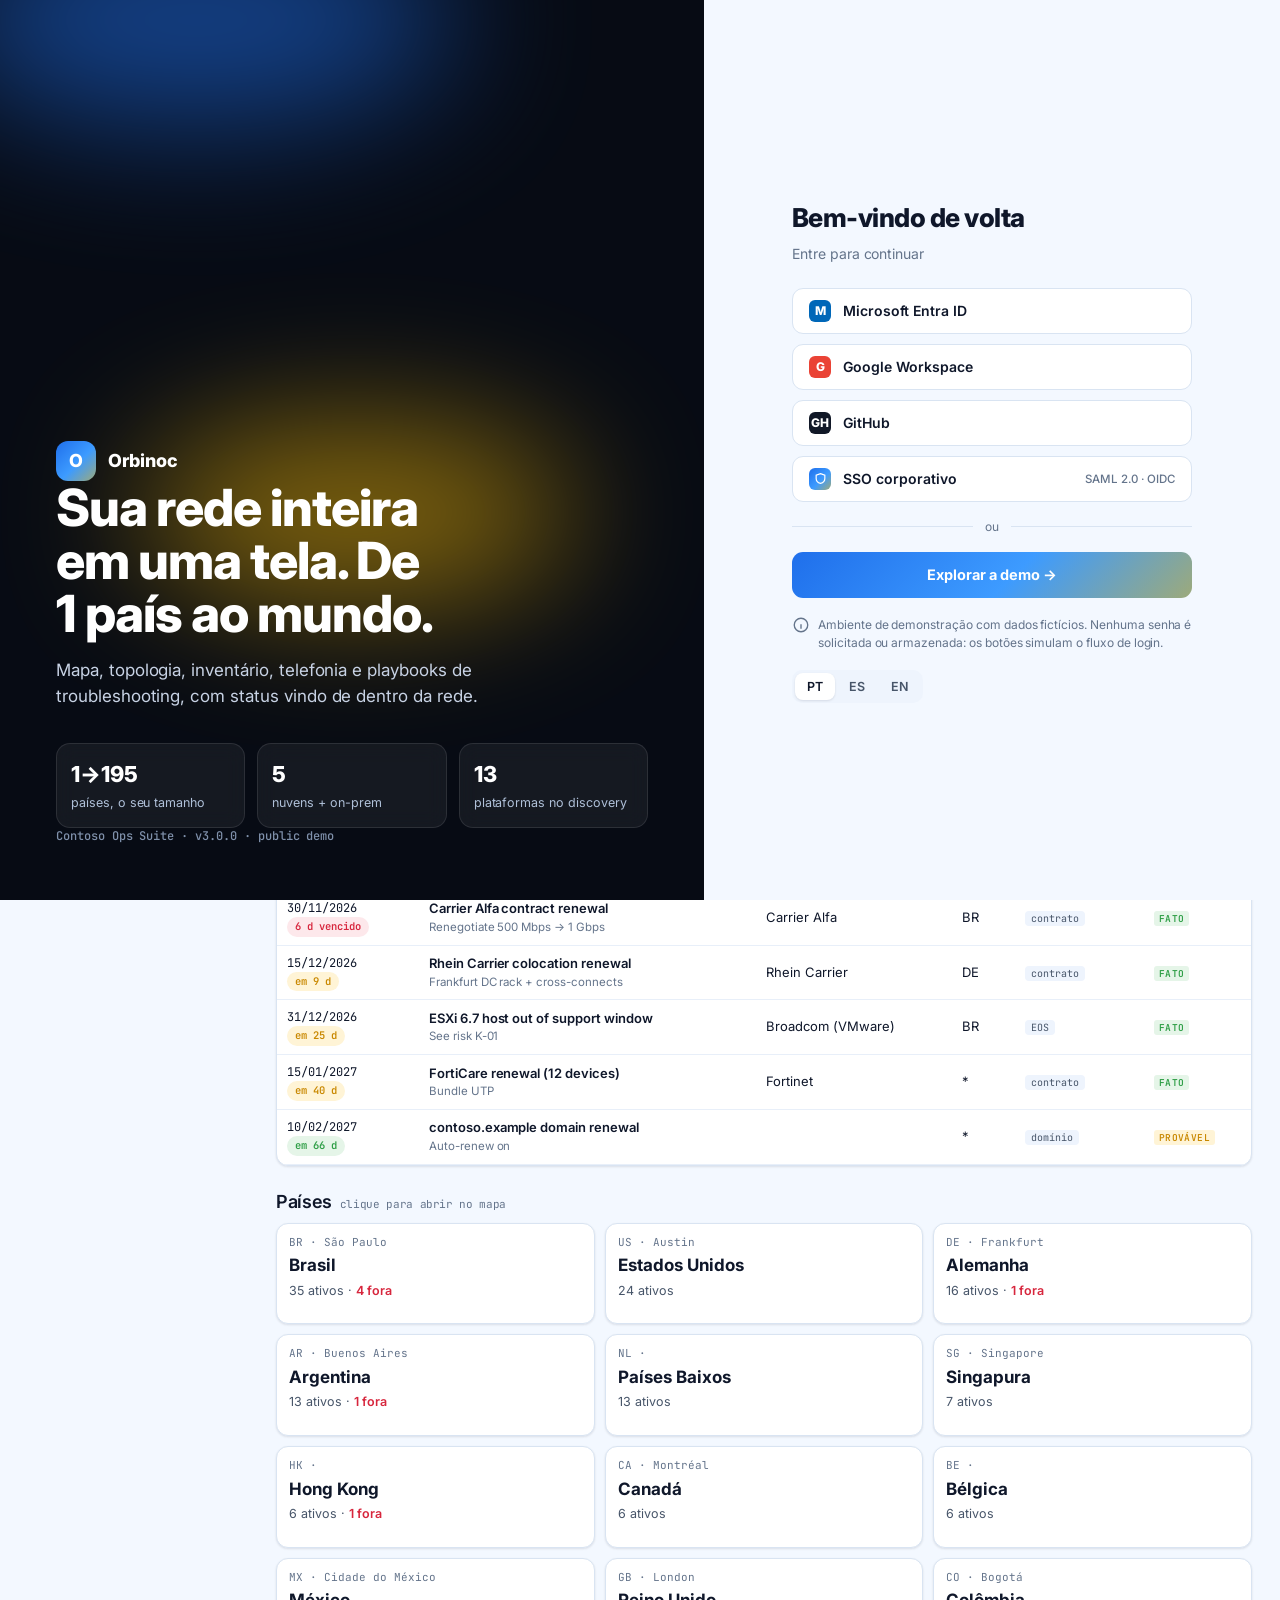
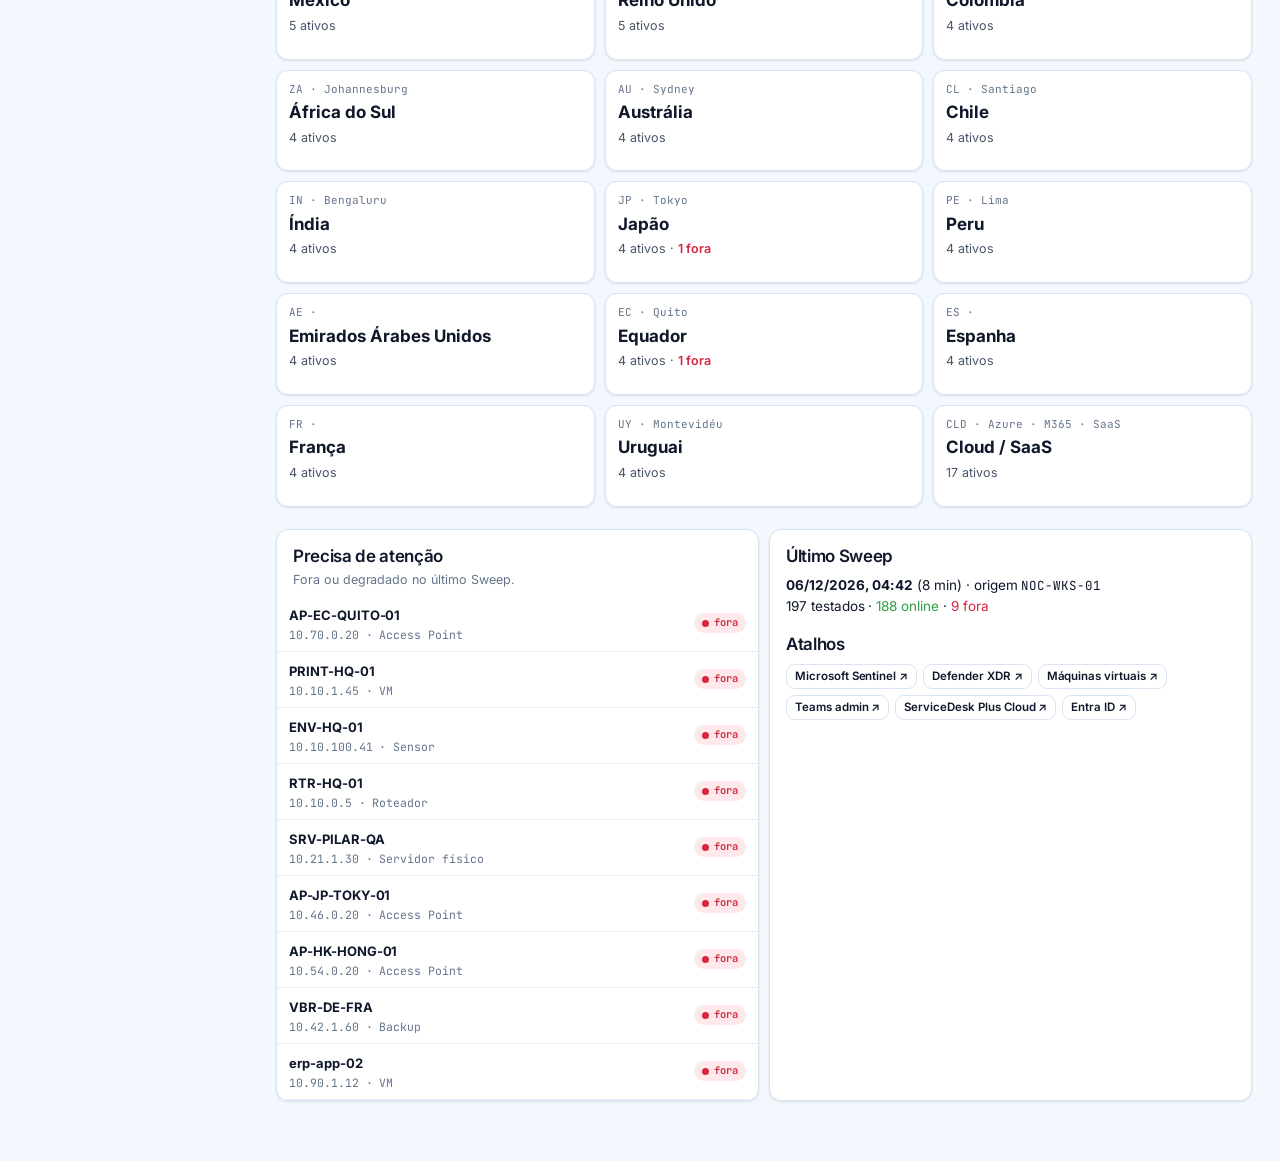
==== index.html @ e0c75c5f "feat!: v3 global multicloud, discovery, AGPL open-core" ====
<!doctype html>
<!-- Orbinoc · Network Ops Console · Copyright (C) 2026 Ernesto Athaualpa Rojas (Neto) · SPDX-License-Identifier: AGPL-3.0-or-later · Commercial licence: COMMERCIAL.md --><html><head><meta charset=utf8>
<meta name="description" content="Map, topology, inventory, telephony and troubleshooting for every site you run — one country or one hundred — on one screen. Open-source demo with fictional data.">
<meta property="og:type" content="website">
<meta property="og:title" content="Orbinoc · Network Ops Console (demo)">
<meta property="og:description" content="Map, topology, inventory, telephony and troubleshooting for every site you run — one country or one hundred — on one screen. Open-source demo with fictional data.">
<meta property="og:url" content="https://netorojas.github.io/knoc-network-ops-console/">
<meta property="og:image" content="https://netorojas.github.io/knoc-network-ops-console/docs/media/og.png">
<meta property="og:image:width" content="1200">
<meta property="og:image:height" content="627">
<meta name="twitter:card" content="summary_large_image">
<meta name="twitter:image" content="https://netorojas.github.io/knoc-network-ops-console/docs/media/og.png">
<meta name=viewport content="width=device-width,initial-scale=1,viewport-fit=cover"><style>:root{color-scheme:light;box-sizing:border-box;padding-top:env(safe-area-inset-top,0px);padding-bottom:env(safe-area-inset-bottom,0px)}html{scroll-padding-top:env(safe-area-inset-top,0px)}body{margin:0;padding:0;font:14px -apple-system,BlinkMacSystemFont,sans-serif;background:#faf9f5;color:#141413}img{max-width:100%}[hidden]:not([hidden=until-found i]){display:none!important}</style></head><body>
<title>Orbinoc · Network Ops Console</title>
<link rel="preconnect" href="https://fonts.googleapis.com">
<link rel="stylesheet" href="https://fonts.googleapis.com/css2?family=Barlow+Semi+Condensed:wght@500;600;700&family=IBM+Plex+Sans:wght@400;500;600&family=JetBrains+Mono:wght@400;600&display=swap">
<style>
:root{
  --ground:#F2F4F7;--surface:#FFFFFF;--surface-2:#E9EDF2;--surface-3:#DFE5EC;
  --ink:#0F1622;--ink-2:#465163;--ink-3:#6B7686;--line:#D5DCE5;--line-soft:#E6EBF0;
  --accent:#1B66C9;--accent-ink:#FFFFFF;--accent-soft:#E1ECFA;
  --ok:#1C7C45;--ok-bg:#E3F3EA;--warn:#9A5B00;--warn-bg:#FBF0DD;--crit:#BD2B2B;--crit-bg:#FBE7E6;--unk:#6F7A89;--unk-bg:#ECEFF3;
  --canvas:#0E141D;--canvas-dot:#1E2835;--canvas-ink:#DCE4EE;--canvas-ink2:#8795A8;--canvas-node:#18212D;--canvas-line:#3A4A5E;
  --sea:#E4EAF1;--land:#D2DAE3;--land-k:#B9CBE3;--land-line:#FFFFFF;
  --display:'Barlow Semi Condensed','Arial Narrow',Arial,sans-serif;
  --body:'IBM Plex Sans','Segoe UI',system-ui,sans-serif;
  --mono:'JetBrains Mono',Consolas,'SF Mono',monospace;
  --r:8px;--shadow:0 1px 2px rgba(15,22,34,.06),0 1px 1px rgba(15,22,34,.04);
}
@media (prefers-color-scheme:dark){:root:not([data-theme="light"]){color-scheme:dark;
  --ground:#0C1118;--surface:#141B25;--surface-2:#1B2430;--surface-3:#243040;
  --ink:#E4EBF3;--ink-2:#A7B3C2;--ink-3:#8290A2;--line:#27323F;--line-soft:#1E2833;
  --accent:#5AA6FF;--accent-ink:#0C1118;--accent-soft:#16304F;
  --ok:#5CCB8A;--ok-bg:#143022;--warn:#E8AE52;--warn-bg:#35280F;--crit:#F18A84;--crit-bg:#3A1A19;--unk:#8E9AAA;--unk-bg:#1F2833;
  --canvas:#0A0F16;--canvas-dot:#18212C;--canvas-node:#141C27;
  --sea:#0F1620;--land:#1E2835;--land-k:#23405F;--land-line:#0C1118;
  --shadow:0 1px 2px rgba(0,0,0,.45);}}
:root[data-theme="dark"]{color-scheme:dark;
  --ground:#0C1118;--surface:#141B25;--surface-2:#1B2430;--surface-3:#243040;
  --ink:#E4EBF3;--ink-2:#A7B3C2;--ink-3:#8290A2;--line:#27323F;--line-soft:#1E2833;
  --accent:#5AA6FF;--accent-ink:#0C1118;--accent-soft:#16304F;
  --ok:#5CCB8A;--ok-bg:#143022;--warn:#E8AE52;--warn-bg:#35280F;--crit:#F18A84;--crit-bg:#3A1A19;--unk:#8E9AAA;--unk-bg:#1F2833;
  --canvas:#0A0F16;--canvas-dot:#18212C;--canvas-node:#141C27;
  --sea:#0F1620;--land:#1E2835;--land-k:#23405F;--land-line:#0C1118;
  --shadow:0 1px 2px rgba(0,0,0,.45);}
*{box-sizing:border-box}
html,body{overflow-x:hidden}
body{background:var(--ground);color:var(--ink);font-family:var(--body);font-size:14.5px;line-height:1.5;margin:0}
button,input,select,textarea{font:inherit;color:inherit}
:focus-visible{outline:2px solid var(--accent);outline-offset:2px}
a{color:var(--accent)}
code,.mono{font-family:var(--mono);font-size:12.5px}
h1,h2,h3,h4{font-family:var(--display);font-weight:600;letter-spacing:.005em;text-wrap:balance;margin:0}
.hide{display:none!important}

/* ---------- shell ---------- */
.app{display:grid;grid-template-columns:220px minmax(0,1fr);min-height:100vh}
aside.side{position:sticky;top:0;height:100vh;overflow-y:auto;background:var(--surface);border-right:1px solid var(--line);padding:14px 10px 20px}
.brand{display:flex;align-items:center;gap:9px;padding:2px 8px 14px}
.brand .logo{width:30px;height:30px;border-radius:7px;background:var(--canvas);display:grid;place-items:center;flex:0 0 auto}
.brand b{font-family:var(--display);font-size:19px;font-weight:700;letter-spacing:.04em;display:block;line-height:1}
.brand small{font-family:var(--mono);font-size:9.5px;letter-spacing:.12em;text-transform:uppercase;color:var(--ink-3)}
.navg{font-family:var(--mono);font-size:9.5px;letter-spacing:.14em;text-transform:uppercase;color:var(--ink-3);padding:12px 10px 4px}
nav.main button{display:flex;align-items:center;gap:9px;width:100%;text-align:left;border:0;background:transparent;color:var(--ink-2);font-size:13.5px;font-weight:500;padding:7px 10px;border-radius:6px;cursor:pointer}
nav.main button svg{width:16px;height:16px;flex:0 0 auto;stroke:currentColor;fill:none;stroke-width:1.7}
nav.main button:hover{background:var(--surface-2);color:var(--ink)}
nav.main button[aria-current="page"]{background:var(--accent-soft);color:var(--accent);font-weight:600}
nav.main .cnt{margin-left:auto;font-family:var(--mono);font-size:10.5px;color:var(--ink-3)}
nav.main .cnt.bad{color:var(--crit);font-weight:600}
.sidefoot{margin-top:18px;padding:10px;border-top:1px solid var(--line-soft);font-size:11.5px;color:var(--ink-3)}

main.content{min-width:0;padding-inline:24px;padding-block:0 60px}
header.top{position:sticky;top:env(safe-area-inset-top,0px);z-index:30;background:var(--ground);display:flex;gap:10px;align-items:center;flex-wrap:wrap;padding:12px 0;border-bottom:1px solid var(--line)}
.gsearch{position:relative;flex:1 1 300px;max-width:560px}
.gsearch input{width:100%;background:var(--surface);border:1px solid var(--line);border-radius:7px;padding:8px 12px 8px 32px;font-size:13.5px}
.gsearch input:focus{outline:0;border-color:var(--accent)}
.gsearch .ic{position:absolute;left:10px;top:50%;transform:translateY(-50%);color:var(--ink-3);font-size:14px}
.gsearch kbd{position:absolute;right:9px;top:50%;transform:translateY(-50%);font-family:var(--mono);font-size:10px;color:var(--ink-3);border:1px solid var(--line);border-radius:4px;padding:1px 5px}
.results{position:absolute;top:calc(100% + 5px);left:0;right:0;background:var(--surface);border:1px solid var(--line);border-radius:var(--r);box-shadow:0 10px 30px rgba(0,0,0,.16);max-height:420px;overflow-y:auto;z-index:50;padding:5px}
.results button{display:grid;grid-template-columns:auto minmax(0,1fr) auto;gap:3px 10px;width:100%;text-align:left;border:0;background:transparent;padding:7px 9px;border-radius:6px;cursor:pointer;align-items:center}
.results button:hover,.results button.on{background:var(--surface-2)}
.results .rt{font-weight:600;font-size:13.5px;white-space:nowrap;overflow:hidden;text-overflow:ellipsis}
.results .rs{grid-column:2;font-size:12px;color:var(--ink-3);white-space:nowrap;overflow:hidden;text-overflow:ellipsis}
.results .rk{font-family:var(--mono);font-size:10px;color:var(--ink-3);text-transform:uppercase}
.results .none{padding:14px;color:var(--ink-3);font-size:13px}
.tbar{display:flex;gap:6px;align-items:center;margin-left:auto}
.seg{display:inline-flex;border:1px solid var(--line);border-radius:6px;overflow:hidden;background:var(--surface)}
.seg button{border:0;background:transparent;font-family:var(--mono);font-size:10.5px;font-weight:600;padding:5px 8px;color:var(--ink-2);cursor:pointer}
.seg button+button{border-left:1px solid var(--line)}
.seg button[aria-pressed="true"]{background:var(--accent);color:var(--accent-ink)}
.who{display:flex;align-items:center;gap:6px;font-size:12.5px;background:var(--surface);border:1px solid var(--line);border-radius:20px;padding:3px 10px 3px 3px;max-width:190px}
.who img{width:22px;height:22px;border-radius:50%}
.who b{font-weight:600;white-space:nowrap;overflow:hidden;text-overflow:ellipsis}
.mnav{display:none}

/* ---------- view ---------- */
.vhead{display:flex;align-items:flex-end;gap:12px;flex-wrap:wrap;margin:22px 0 14px}
.vhead h1{font-size:28px;line-height:1.1}
.vhead p{margin:4px 0 0;color:var(--ink-2);max-width:78ch;font-size:13.5px}
.vhead .act{margin-left:auto;display:flex;gap:6px;flex-wrap:wrap}
.eyebrow{font-family:var(--mono);font-size:10px;letter-spacing:.14em;text-transform:uppercase;color:var(--ink-3)}
section.blk{margin-top:22px}
section.blk>h2{font-size:18px;margin-bottom:8px;display:flex;gap:8px;align-items:baseline;flex-wrap:wrap}
section.blk>h2 small{font-family:var(--mono);font-size:11px;color:var(--ink-3);font-weight:400}
.note{font-size:12.5px;color:var(--ink-3);max-width:84ch;margin:0 0 10px}
.panel{background:var(--surface);border:1px solid var(--line);border-radius:var(--r);box-shadow:var(--shadow)}
.pad{padding:14px 16px}
.grid{display:grid;gap:10px}
.g-kpi{grid-template-columns:repeat(auto-fill,minmax(150px,1fr))}
.g-card{grid-template-columns:repeat(auto-fill,minmax(250px,1fr))}
.g-2{grid-template-columns:repeat(auto-fit,minmax(min(100%,380px),1fr))}
.kpi{background:var(--surface);border:1px solid var(--line);border-radius:var(--r);padding:11px 13px;box-shadow:var(--shadow);text-align:left;cursor:pointer}
.kpi:hover{border-color:var(--accent)}
.kpi .n{font-family:var(--display);font-weight:700;font-size:30px;line-height:1;font-variant-numeric:tabular-nums}
.kpi .l{font-size:12.5px;font-weight:600;margin-top:4px}
.kpi .x{font-size:11.5px;color:var(--ink-3);margin-top:2px}
.kpi.ok .n{color:var(--ok)}.kpi.crit .n{color:var(--crit)}.kpi.warn .n{color:var(--warn)}.kpi.acc .n{color:var(--accent)}

.btn{display:inline-flex;align-items:center;gap:6px;border:1px solid var(--line);background:var(--surface);border-radius:6px;padding:6px 11px;font-size:12.5px;font-weight:600;cursor:pointer;color:var(--ink);text-decoration:none;white-space:nowrap}
.btn:hover{border-color:var(--accent);color:var(--accent)}
.btn.pri{background:var(--accent);border-color:var(--accent);color:var(--accent-ink)}
.btn.pri:hover{filter:brightness(1.07);color:var(--accent-ink)}
.btn.danger{color:var(--crit)}
.btn.sm{padding:3px 8px;font-size:11.5px}
.btn:disabled{opacity:.45;cursor:not-allowed}

.pill{display:inline-flex;align-items:center;gap:5px;font-family:var(--mono);font-size:10.5px;font-weight:600;padding:2px 8px;border-radius:10px;white-space:nowrap}
.pill i{width:7px;height:7px;border-radius:50%;background:currentColor}
.st-up{background:var(--ok-bg);color:var(--ok)}.st-down{background:var(--crit-bg);color:var(--crit)}.st-deg{background:var(--warn-bg);color:var(--warn)}.st-unk{background:var(--unk-bg);color:var(--unk)}
.tag{font-family:var(--mono);font-size:10px;padding:1px 6px;border-radius:4px;background:var(--surface-2);color:var(--ink-2);white-space:nowrap}
.conf{font-family:var(--mono);font-size:9.5px;font-weight:600;padding:1px 5px;border-radius:3px;letter-spacing:.04em}
.conf.F{background:var(--ok-bg);color:var(--ok)}.conf.P{background:var(--warn-bg);color:var(--warn)}.conf.H{background:var(--crit-bg);color:var(--crit)}

/* ---------- tables ---------- */
.tscroll{overflow-x:auto}
table.t{width:100%;border-collapse:collapse;font-size:13px}
table.t th,table.t td{text-align:left;padding:8px 10px;border-bottom:1px solid var(--line-soft);vertical-align:middle}
table.t th{font-family:var(--mono);font-size:10px;letter-spacing:.09em;text-transform:uppercase;color:var(--ink-3);font-weight:600;background:var(--surface);position:sticky;top:0;cursor:pointer;white-space:nowrap}
table.t tbody tr{cursor:pointer}
table.t tbody tr:hover{background:var(--surface-2)}
table.t td.ip{font-family:var(--mono);font-size:12px;white-space:nowrap}
table.t td.nm{font-weight:600;white-space:nowrap}
.muted{color:var(--ink-3)}
.fill{color:var(--warn);font-style:italic;font-size:12px}

.filters{display:flex;gap:8px;flex-wrap:wrap;align-items:center;padding:10px 12px;border-bottom:1px solid var(--line)}
.filters input[type=search],.filters select{background:var(--ground);border:1px solid var(--line);border-radius:6px;padding:6px 9px;font-size:13px}
.filters input[type=search]{flex:1 1 200px;min-width:0}

/* ---------- code ---------- */
.cmd{display:flex;align-items:stretch;gap:0;background:var(--canvas);border-radius:6px;overflow:hidden;margin:5px 0}
.cmd pre{margin:0;flex:1;min-width:0;overflow-x:auto;padding:8px 11px;color:var(--canvas-ink);font-family:var(--mono);font-size:12px;line-height:1.5;white-space:pre}
.cmd button{border:0;border-left:1px solid var(--canvas-line);background:transparent;color:var(--canvas-ink2);font-family:var(--mono);font-size:10.5px;padding:0 10px;cursor:pointer}
.cmd button:hover{color:#fff;background:#223045}
.cmd .cl{font-family:var(--mono);font-size:10px;color:var(--canvas-ink2);padding:8px 0 0 11px;display:block}

/* ---------- map ---------- */
.mapwrap{display:grid;grid-template-columns:minmax(0,1.5fr) minmax(280px,1fr);gap:12px}
.map{background:var(--sea);border:1px solid var(--line);border-radius:var(--r);overflow:hidden;position:relative}
.map svg{display:block;width:100%;height:auto;max-height:78vh}
.map path.c{fill:var(--land);stroke:var(--land-line);stroke-width:.8}
.map path.c.k{fill:var(--land-k);cursor:pointer}
.map path.c.k:hover,.map path.c.k.sel{fill:var(--accent);opacity:.55}
.map .mk{cursor:pointer}
.map .mk circle.halo{fill:none;stroke-width:2}
.map .mk text{font-family:var(--mono);font-size:13px;font-weight:600;fill:var(--ink);paint-order:stroke;stroke:var(--sea);stroke-width:4px}
.map .wan{fill:none;stroke:var(--accent);stroke-width:1.6;stroke-dasharray:5 5;opacity:.75}
.map .legend{position:absolute;left:10px;bottom:10px;background:var(--surface);border:1px solid var(--line);border-radius:6px;padding:6px 10px;font-size:11.5px;display:flex;gap:10px;flex-wrap:wrap}
.map .legend span{display:inline-flex;gap:5px;align-items:center}
.map .legend i{width:9px;height:9px;border-radius:50%;display:inline-block}
@keyframes pulse{0%{r:14}100%{r:26;opacity:0}}
.map circle.pulse{fill:none;stroke:var(--crit);stroke-width:2;animation:pulse 1.6s ease-out infinite}
.side-list .it{display:flex;gap:9px;align-items:center;padding:8px 12px;border-bottom:1px solid var(--line-soft);cursor:pointer}
.side-list .it:hover{background:var(--surface-2)}
.side-list .it b{font-size:13px}
.side-list .it .sub{font-size:11.5px;color:var(--ink-3);font-family:var(--mono)}
.side-list .it .pill{margin-left:auto}
.ccard{display:flex;flex-direction:column;gap:3px;padding:10px 12px;border:1px solid var(--line);border-radius:var(--r);background:var(--surface);cursor:pointer;text-align:left}
.ccard:hover{border-color:var(--accent)}
.ccard .cc{font-family:var(--mono);font-size:11px;color:var(--ink-3)}
.ccard b{font-family:var(--display);font-size:17px}
.bar3{display:flex;height:6px;border-radius:3px;overflow:hidden;background:var(--unk-bg);margin-top:4px}
.bar3 i{display:block;height:100%}

/* ---------- topology ---------- */
.topo{position:relative;background:var(--canvas);border-radius:var(--r);overflow:hidden;border:1px solid #000;height:min(74vh,760px);min-height:420px;touch-action:none}
.topo svg{width:100%;height:100%;display:block;cursor:grab}
.topo svg.panning{cursor:grabbing}
.topo .node{cursor:pointer}
.topo .node rect.box{fill:var(--canvas-node);stroke:var(--canvas-line);stroke-width:1.2}
.topo .node.sel rect.box{stroke:#5AA6FF;stroke-width:2}
.topo .node.pick rect.box{stroke:#E8AE52;stroke-width:2;stroke-dasharray:4 3}
.topo .node text.nm{font-family:var(--mono);font-size:11px;fill:var(--canvas-ink);font-weight:600}
.topo .node text.ip{font-family:var(--mono);font-size:10px;fill:var(--canvas-ink2)}
.topo .node .ico{stroke:#9FB4CC;fill:none;stroke-width:1.5}
.topo line.lk{stroke:var(--canvas-line);stroke-width:1.6}
.topo line.lk.wan{stroke:#5AA6FF;stroke-dasharray:6 4}
.topo line.lk.vpn{stroke:#B48CFF;stroke-dasharray:3 4}
.topo line.lk.ha{stroke:#E8AE52;stroke-width:2.4}
.topo line.lk.sip{stroke:#5CCB8A;stroke-dasharray:2 3}
.topo line.lk.hit{stroke:transparent;stroke-width:12;cursor:pointer}
.topo text.lkl{font-family:var(--mono);font-size:9.5px;fill:var(--canvas-ink2)}
.topo rect.zone{fill:rgba(90,166,255,.04);stroke:#243246;stroke-dasharray:4 4;rx:10}
.topo text.zl{font-family:var(--display);font-size:15px;font-weight:600;fill:#6D7F96;letter-spacing:.06em;text-transform:uppercase}
.toolbar{position:absolute;top:10px;left:10px;right:10px;display:flex;gap:6px;flex-wrap:wrap;pointer-events:none}
.toolbar>*{pointer-events:auto}
.toolbar .tb{background:#141C27;border:1px solid #2B3848;color:#C9D5E3;border-radius:6px;padding:5px 9px;font-size:12px;font-weight:600;cursor:pointer}
.toolbar .tb[aria-pressed="true"]{background:#1B66C9;border-color:#5AA6FF;color:#fff}
.toolbar select.tb{font-weight:500}
.toolbar .hint{background:#221A09;border:1px solid #6B4E18;color:#E8AE52;border-radius:6px;padding:5px 9px;font-size:12px}
.tlegend{position:absolute;bottom:10px;left:10px;display:flex;gap:12px;flex-wrap:wrap;font-family:var(--mono);font-size:10.5px;color:#8795A8;background:rgba(10,15,22,.8);padding:5px 9px;border-radius:6px}
.tlegend i{display:inline-block;width:16px;height:0;border-top:2px solid;vertical-align:3px;margin-right:4px}

/* ---------- drawer / modal ---------- */
.scrim{position:fixed;inset:0;background:rgba(5,10,16,.45);z-index:80}
.drawer{position:fixed;top:0;right:0;bottom:0;width:min(470px,100%);background:var(--surface);border-left:1px solid var(--line);z-index:90;overflow-y:auto;box-shadow:-10px 0 30px rgba(0,0,0,.2);padding:0 0 30px}
.drawer .dh{position:sticky;top:0;background:var(--surface);border-bottom:1px solid var(--line);padding:14px 18px;display:flex;gap:10px;align-items:flex-start;z-index:2}
.drawer .dh h2{font-size:22px;word-break:break-all}
.drawer .dh .x{margin-left:auto;border:0;background:transparent;font-size:20px;cursor:pointer;color:var(--ink-3)}
.drawer .db{padding:14px 18px}
dl.kv{display:grid;grid-template-columns:120px minmax(0,1fr);gap:6px 12px;margin:0;font-size:13px}
dl.kv dt{color:var(--ink-3);font-size:12px}
dl.kv dd{margin:0;overflow-wrap:anywhere}
.drawer h3{font-size:15px;margin:18px 0 6px}
.acts{display:flex;gap:6px;flex-wrap:wrap}
.modal{position:fixed;inset:0;z-index:95;display:flex;align-items:flex-start;justify-content:center;padding:40px 16px;overflow-y:auto}
.modal .box{background:var(--surface);border:1px solid var(--line);border-radius:10px;width:min(640px,100%);box-shadow:0 20px 60px rgba(0,0,0,.35)}
.modal .box header{padding:14px 18px;border-bottom:1px solid var(--line);display:flex;align-items:center}
.modal .box header h2{font-size:20px}
.modal .box .body{padding:14px 18px;display:grid;gap:10px;grid-template-columns:repeat(2,minmax(0,1fr))}
.modal .box footer{padding:12px 18px;border-top:1px solid var(--line);display:flex;gap:8px;justify-content:flex-end;flex-wrap:wrap}
.fld{display:flex;flex-direction:column;gap:4px;min-width:0}
.fld.full{grid-column:1/-1}
.fld label{font-family:var(--mono);font-size:10px;letter-spacing:.1em;text-transform:uppercase;color:var(--ink-3)}
.fld input,.fld select,.fld textarea{background:var(--ground);border:1px solid var(--line);border-radius:6px;padding:7px 9px;font-size:13.5px;width:100%}
.fld textarea{min-height:70px;resize:vertical}
.fld input:focus,.fld select:focus,.fld textarea:focus{outline:0;border-color:var(--accent)}
.warnbox{grid-column:1/-1;background:var(--crit-bg);color:var(--crit);border-radius:6px;padding:8px 10px;font-size:12.5px}
.infobox{background:var(--accent-soft);color:var(--ink);border-radius:var(--r);padding:10px 14px;font-size:13px;border:1px solid var(--line)}
.infobox b{color:var(--accent)}
.alertbox{background:var(--warn-bg);color:var(--ink);border-radius:var(--r);padding:10px 14px;font-size:13px;border:1px solid var(--line)}
.alertbox b{color:var(--warn)}
.toast{position:fixed;bottom:20px;left:50%;transform:translateX(-50%);background:var(--ink);color:var(--ground);padding:8px 16px;border-radius:18px;font-size:13px;z-index:120;box-shadow:0 6px 20px rgba(0,0,0,.25)}

/* ---------- links ---------- */
.lgrid{display:grid;gap:8px;grid-template-columns:repeat(auto-fill,minmax(230px,1fr))}
.lnk{display:flex;flex-direction:column;gap:2px;padding:10px 12px;background:var(--surface);border:1px solid var(--line);border-radius:var(--r);text-decoration:none;color:var(--ink);position:relative;min-height:62px}
.lnk:hover{border-color:var(--accent)}
.lnk b{font-size:13.5px;padding-right:44px}
.lnk span{font-size:11.5px;color:var(--ink-3)}
.lnk .conf{position:absolute;top:10px;right:10px}
.lnk.custom b::after{content:" · equipe";font-weight:400;color:var(--ink-3);font-size:11px}

/* ---------- playbooks ---------- */
.layers{display:flex;gap:4px;flex-wrap:wrap;margin-bottom:12px}
.layers button{border:1px solid var(--line);background:var(--surface);border-radius:16px;padding:5px 12px;font-size:12.5px;cursor:pointer;color:var(--ink-2)}
.layers button b{font-family:var(--mono);font-size:10.5px;color:var(--ink-3);margin-right:4px}
.layers button[aria-pressed="true"]{background:var(--accent);border-color:var(--accent);color:var(--accent-ink)}
.layers button[aria-pressed="true"] b{color:var(--accent-ink)}
.pb h3{font-size:17px;margin-bottom:4px}
.pb ul{margin:6px 0 10px;padding-left:18px;font-size:13.5px;color:var(--ink-2)}
.pb li{margin-bottom:3px}
.gen{display:grid;gap:10px;grid-template-columns:repeat(auto-fit,minmax(170px,1fr));margin-bottom:12px}

/* ---------- flow ---------- */
.flow{display:flex;align-items:stretch;gap:0;overflow-x:auto;padding:6px 2px 10px}
.flow .fs{flex:0 0 auto;min-width:150px;background:var(--surface);border:1px solid var(--line);border-radius:var(--r);padding:10px 12px;font-size:12.5px}
.flow .fs b{display:block;font-family:var(--display);font-size:15px}
.flow .fs span{color:var(--ink-3);font-family:var(--mono);font-size:11px}
.flow .ar{flex:0 0 auto;display:flex;flex-direction:column;justify-content:center;align-items:center;padding:0 6px;font-family:var(--mono);font-size:10px;color:var(--accent);min-width:78px;text-align:center}
.flow .ar::after{content:"";display:block;width:100%;border-top:2px solid var(--accent);margin-top:4px}

/* ---------- chat ---------- */
.chat{display:flex;flex-direction:column;height:min(70vh,680px);min-height:380px}
.msgs{flex:1;overflow-y:auto;padding:14px 16px;display:flex;flex-direction:column;gap:10px}
.msg{max-width:88%;padding:9px 13px;border-radius:10px;font-size:13.5px;white-space:pre-wrap;overflow-wrap:anywhere}
.msg.u{align-self:flex-end;background:var(--accent);color:var(--accent-ink);border-bottom-right-radius:3px}
.msg.a{align-self:flex-start;background:var(--surface-2);border-bottom-left-radius:3px}
.msg.a code{background:var(--surface-3);padding:0 4px;border-radius:3px}
.msg.tool{align-self:flex-start;font-family:var(--mono);font-size:11px;color:var(--ink-3);background:transparent;padding:0 4px}
.composer{display:flex;gap:8px;padding:10px;border-top:1px solid var(--line)}
.composer textarea{flex:1;resize:none;background:var(--ground);border:1px solid var(--line);border-radius:8px;padding:9px 11px;min-height:44px;max-height:140px}
.sugg{display:flex;gap:6px;flex-wrap:wrap;padding:0 16px 10px}
.sugg button{border:1px dashed var(--line);background:transparent;border-radius:14px;padding:4px 10px;font-size:12px;color:var(--ink-2);cursor:pointer}
.sugg button:hover{border-color:var(--accent);color:var(--accent)}

/* ---------- docs ---------- */
.doc{max-width:82ch}
.doc h3{font-size:18px;margin:22px 0 6px}
.doc h3:first-child{margin-top:0}
.doc p,.doc li{font-size:13.5px;color:var(--ink-2)}
.doc ol,.doc ul{padding-left:20px}
.doc li{margin-bottom:4px}
.doc code{background:var(--surface-2);padding:1px 5px;border-radius:4px}
.tabsub{display:flex;gap:4px;flex-wrap:wrap;margin-bottom:12px}
.tabsub button{border:1px solid var(--line);background:var(--surface);border-radius:14px;padding:5px 12px;font-size:12.5px;cursor:pointer;color:var(--ink-2)}
.tabsub button[aria-pressed="true"]{background:var(--ink);border-color:var(--ink);color:var(--ground);font-weight:600}
.drop{border:2px dashed var(--line);border-radius:var(--r);padding:18px;text-align:center;color:var(--ink-3);font-size:13px}
.drop.on{border-color:var(--accent);background:var(--accent-soft);color:var(--accent)}
.empty{padding:26px 16px;text-align:center;color:var(--ink-3);font-size:13px}
.matrix td.s{text-align:center}

@media (max-width:900px){
  .app{grid-template-columns:minmax(0,1fr)}
  aside.side{display:none}
  .mnav{display:flex;gap:4px;overflow-x:auto;padding:8px 0 2px;width:100%;scrollbar-width:thin}
  .mnav button{flex:0 0 auto;border:1px solid var(--line);background:var(--surface);border-radius:14px;padding:5px 11px;font-size:12.5px;cursor:pointer;color:var(--ink-2)}
  .mnav button[aria-current="page"]{background:var(--accent);color:var(--accent-ink);border-color:var(--accent)}
  main.content{padding-inline:16px}
  .mapwrap{grid-template-columns:minmax(0,1fr)}
  .modal .box .body{grid-template-columns:minmax(0,1fr)}
  .vhead h1{font-size:24px}
  .gsearch kbd{display:none}
  header.top{position:relative;top:0}
}
@media (prefers-reduced-motion:reduce){*{animation:none!important;transition:none!important}}
</style>

<div class="app">
  <aside class="side">
    <div class="brand">
      <div class="logo"><svg width="18" height="18" viewBox="0 0 24 24" fill="none" stroke="#5AA6FF" stroke-width="2"><circle cx="5" cy="6" r="2.2"/><circle cx="19" cy="6" r="2.2"/><circle cx="12" cy="18" r="2.2"/><path d="M7 6h10M6 8l5 8M18 8l-5 8"/></svg></div>
      <div><b>Orbinoc</b><small>Global Ops · Contoso (demo)</small></div>
    </div>
    <nav class="main" id="nav"></nav>
    <div class="sidefoot" id="sidefoot"></div>
  </aside>
  <main class="content">
    <header class="top">
      <div class="gsearch">
        <span class="ic">⌕</span>
        <input id="gq" type="search" autocomplete="off">
        <kbd>/</kbd>
        <div class="results hide" id="gres" role="listbox"></div>
      </div>
      <div class="tbar">
        <div class="seg" id="lang"><button data-l="pt" aria-pressed="true">PT</button><button data-l="es" aria-pressed="false">ES</button><button data-l="en" aria-pressed="false">EN</button></div>
        <div class="seg" id="theme"><button data-t="auto" aria-pressed="true" title="Auto">◐</button><button data-t="light" aria-pressed="false" title="Claro">☀</button><button data-t="dark" aria-pressed="false" title="Escuro">☾</button></div>
        <div class="who hide" id="who"><img id="whoImg" alt=""><b id="whoName"></b></div>
      </div>
      <div class="mnav" id="mnav"></div>
    </header>
    <div id="view"></div>
  </main>
</div>
<div id="layer"></div>
<script src="assets/geo-world.js"></script>
<script>window.KNOC_TR={"Operação": {"es": "Operación", "en": "Operation"}, "Visão geral": {"es": "Vista general", "en": "Overview"}, "Topologia": {"es": "Topología", "en": "Topology"}, "Inventário": {"es": "Inventario", "en": "Inventory"}, "Monitoria": {"es": "Monitoreo", "en": "Monitoring"}, "Endpoints & Pessoas": {"es": "Endpoints y Personas", "en": "Endpoints & People"}, "Conhecimento": {"es": "Conocimiento", "en": "Knowledge"}, "Telefonia": {"es": "Telefonía", "en": "Telephony"}, "Parceiros": {"es": "Socios", "en": "Partners"}, "Portais & Integrações": {"es": "Portales e Integraciones", "en": "Portals & Integrations"}, "Ferramentas": {"es": "Herramientas", "en": "Tools"}, "Assistente": {"es": "Asistente", "en": "Assistant"}, "Plataforma": {"es": "Plataforma", "en": "Platform"}, "Documentação": {"es": "Documentación", "en": "Documentation"}, "Pontos de atenção": {"es": "Puntos de atención", "en": "Attention items"}, "cópia embutida": {"es": "copia incrustada", "en": "embedded copy"}, "Importar status": {"es": "Importar estado", "en": "Import status"}, "ativos fora ·": {"es": "activos caídos ·", "en": "assets down ·"}, "! Pontos de atenção": {"es": "! Puntos de atención", "en": "! Attention items"}, "Mapa": {"es": "Mapa", "en": "Map"}, "A base ao vivo não conectou nesta visualização, então você está vendo o inventário embutido na página (somente leitura). Para editar e ver status ao vivo, abra o link do artifact no claude.ai logado com a conta da empresa.": {"es": "La base en vivo no se conectó en esta visualización, así que estás viendo el inventario incrustado en la página (solo lectura). Para editar y ver el estado en vivo, abre el enlace del artifact en claude.ai logueado con la cuenta de la empresa.", "en": "The live database didn't connect in this view, so you're seeing the inventory embedded in the page (read-only). To edit and see live status, open the artifact link on claude.ai logged in with the Contoso account."}, "Ativos cadastrados": {"es": "Activos registrados", "en": "Registered assets"}, "Fora": {"es": "Caído", "en": "Down"}, "precisam de olhar agora": {"es": "necesitan atención ahora", "en": "need attention now"}, "Degradado ou antigo": {"es": "Degradado o antiguo", "en": "Degraded or stale"}, "Nunca testados": {"es": "Nunca probados", "en": "Never tested"}, "entram no próximo Sweep": {"es": "entran en el próximo Sweep", "en": "included in the next Sweep"}, "Sem IP/FQDN": {"es": "Sin IP/FQDN", "en": "No IP/FQDN"}, "cadastro incompleto": {"es": "registro incompleto", "en": "incomplete registration"}, "Riscos altos abertos": {"es": "Riesgos altos abiertos", "en": "Open high risks"}, "Vencimentos & prazos": {"es": "Vencimientos y plazos", "en": "Due dates & deadlines"}, "contratos, licenças, certificados, faturamento": {"es": "contratos, licencias, certificados, facturación", "en": "contracts, licenses, certificates, billing"}, "Quando": {"es": "Cuándo", "en": "When"}, "O quê": {"es": "Qué", "en": "What"}, "Parceiro": {"es": "Socio", "en": "Partner"}, "País": {"es": "País", "en": "Country"}, "Tipo": {"es": "Tipo", "en": "Type"}, "contrato": {"es": "contrato", "en": "contract"}, "FATO": {"es": "HECHO", "en": "FACT"}, "pagamento": {"es": "pago", "en": "payment"}, "Países": {"es": "Países", "en": "Countries"}, "clique para abrir no mapa": {"es": "haga clic para abrir en el mapa", "en": "click to open on the map"}, "Brasil": {"es": "Brasil", "en": "Brazil"}, "Colômbia": {"es": "Colombia", "en": "Colombia"}, "Peru": {"es": "Perú", "en": "Peru"}, "México": {"es": "México", "en": "Mexico"}, "Equador": {"es": "Ecuador", "en": "Ecuador"}, "Uruguai": {"es": "Uruguay", "en": "Uruguay"}, "Paraguai": {"es": "Paraguay", "en": "Paraguay"}, "Bolívia": {"es": "Bolivia", "en": "Bolivia"}, "Canadá": {"es": "Canadá", "en": "Canada"}, "Precisa de atenção": {"es": "Necesita atención", "en": "Needs attention"}, "Fora ou degradado no último Sweep.": {"es": "Caído o degradado en el último Sweep.", "en": "Down or degraded in the last Sweep."}, "Último Sweep": {"es": "Último Sweep", "en": "Last Sweep"}, "Atalhos": {"es": "Atajos", "en": "Shortcuts"}, "Buscar ativo, IP, site, parceiro, página…  ( / )": {"es": "Buscar activo, IP, sitio, socio, página…  ( / )", "en": "Search asset, IP, site, partner, page…  ( / )"}, "Tudo num mapa: sites on-premise (●), Azure (⬢), SaaS (◆), fornecedores (■) e telefonia (▲). Clique em qualquer item para aproximar e ver os detalhes. ⌂ ou Esc volta para a visão completa. ! = informação faltando.": {"es": "Todo en un mapa: sitios on-premise (●), Azure (⬢), SaaS (◆), proveedores (■) y telefonía (▲). Haz clic en cualquier ítem para acercar y ver los detalles. ⌂ o Esc vuelve a la vista completa. ! = información faltante.", "en": "Everything on one map: on-premise sites (●), Azure (⬢), SaaS (◆), vendors (■) and telephony (▲). Click any item to zoom in and see the details. ⌂ or Esc returns to the full view. ! = missing information."}, "+ Novo site": {"es": "+ Nuevo sitio", "en": "+ New site"}, "NUVEM · AZURE · SAAS": {"es": "NUBE · AZURE · SAAS", "en": "CLOUD · AZURE · SAAS"}, "Azure Brasil": {"es": "Azure Brasil", "en": "Azure Brazil"}, "Fornec. globais": {"es": "Prov. globales", "en": "Global vendors"}, "Fornec. LATAM": {"es": "Prov. LATAM", "en": "LATAM vendors"}, "⌂ Tudo": {"es": "⌂ Todo", "en": "⌂ All"}, "CAMADAS": {"es": "CAPAS", "en": "LAYERS"}, "Serviços SaaS": {"es": "Servicios SaaS", "en": "SaaS Services"}, "Fornecedores": {"es": "Proveedores", "en": "Vendors"}, "Telefonia (números/troncos)": {"es": "Telefonía (números/troncos)", "en": "Telephony (numbers/trunks)"}, "fora": {"es": "caído", "en": "down"}, "degradado": {"es": "degradado", "en": "degraded"}, "sem teste": {"es": "sin prueba", "en": "untested"}, "falta info": {"es": "falta info", "en": "missing info"}, "Visão completa · Américas": {"es": "Vista completa · Américas", "en": "Full view · Americas"}, "⬢ Azure Brasil": {"es": "⬢ Azure Brasil", "en": "⬢ Azure Brazil"}, "sem status": {"es": "sin estado", "en": "no status"}, "Visão completa (Esc)": {"es": "Vista completa (Esc)", "en": "Full view (Esc)"}, "Aproximar": {"es": "Acercar", "en": "Zoom in"}, "Afastar": {"es": "Alejar", "en": "Zoom out"}, "Duas visões: Hierárquica (borda em cima → core → acesso, e blocos separados de servidores, voz, storage e cloud) e Grafo (estilo Obsidian: arraste os nós, passe o mouse para ver vizinhos). Por país e por nuvem: Azure Global e Azure Brasil. ! = informação faltando.": {"es": "Dos vistas: Jerárquica (borde arriba → core → acceso, y bloques separados de servidores, voz, storage y cloud) y Grafo (estilo Obsidian: arrastra los nodos, pasa el mouse para ver vecinos). Por país y por nube: Azure Global y Azure Brasil. ! = información faltante.", "en": "Two views: Hierarchical (edge on top → core → access, with separate blocks for servers, voice, storage and cloud) and Graph (Obsidian style: drag the nodes, hover to see neighbors). By country and by cloud: Azure Global and Azure Brazil. ! = missing information."}, "! sem ativos cadastrados": {"es": "! sin activos registrados", "en": "! no registered assets"}, "cadastre FW de borda, switch e link": {"es": "registre FW de borde, switch y link", "en": "register edge FW, switch and link"}, "SEGURANÇA DE BORDA": {"es": "SEGURIDAD DE BORDE", "en": "EDGE SECURITY"}, "SERVIDORES & COMPUTE": {"es": "SERVIDORES & COMPUTE", "en": "SERVERS & COMPUTE"}, "STORAGE · OOB · ENERGIA": {"es": "STORAGE · OOB · ENERGÍA", "en": "STORAGE · OOB · POWER"}, "SEGURANÇA · LOGS · MONITORIA": {"es": "SEGURIDAD · LOGS · MONITOREO", "en": "SECURITY · LOGS · MONITORING"}, "VOZ": {"es": "VOZ", "en": "VOICE"}, "Hospedado em": {"es": "Alojado en", "en": "Hosted in"}, "gerencia": {"es": "gestiona", "en": "manages"}, "sem IP": {"es": "sin IP", "en": "no IP"}, "Hierárquica": {"es": "Jerárquica", "en": "Hierarchical"}, "Grafo": {"es": "Grafo", "en": "Graph"}, "Enquadrar": {"es": "Encuadrar", "en": "Fit view"}, "Inferidas": {"es": "Inferidas", "en": "Inferred"}, "Vizinhos": {"es": "Vecinos", "en": "Neighbors"}, "Editar": {"es": "Editar", "en": "Edit"}, "Conectar": {"es": "Conectar", "en": "Connect"}, "+ Ativo": {"es": "+ Activo", "en": "+ Asset"}, "Segurança / borda": {"es": "Seguridad / borde", "en": "Security / edge"}, "Rede": {"es": "Red", "en": "Network"}, "Voz": {"es": "Voz", "en": "Voice"}, "Storage / energia / OOB": {"es": "Storage / energía / OOB", "en": "Storage / power / OOB"}, "Monitoria / logs": {"es": "Monitoreo / logs", "en": "Monitoring / logs"}, "tronco SIP": {"es": "tronco SIP", "en": "SIP trunk"}, "inferida": {"es": "inferida", "en": "inferred"}, "Tabela com filtros avançados ou mapa visual por país → site → categoria. Cor = categoria do recurso, borda esquerda = status, ! = informação faltando.": {"es": "Tabla con filtros avanzados o mapa visual por país → sitio → categoría. Color = categoría del recurso, borde izquierdo = estado, ! = información faltante.", "en": "Table with advanced filters or visual map by country → site → category. Color = resource category, left border = status, ! = missing information."}, "Alvos p/ Sweep": {"es": "Objetivos p/ Sweep", "en": "Targets for Sweep"}, "Todas as categorias": {"es": "Todas las categorías", "en": "All categories"}, "Site": {"es": "Sitio", "en": "Site"}, "Servidor físico": {"es": "Servidor físico", "en": "Physical server"}, "Hipervisor": {"es": "Hipervisor", "en": "Hypervisor"}, "SBC / Voz": {"es": "SBC / Voz", "en": "SBC / Voice"}, "Recurso cloud": {"es": "Recurso cloud", "en": "Cloud resource"}, "Segurança / SIEM": {"es": "Seguridad / SIEM", "en": "Security / SIEM"}, "Gerência OOB (iDRAC/iLO)": {"es": "Gerencia OOB (iDRAC/iLO)", "en": "OOB Management (iDRAC/iLO)"}, "Roteador": {"es": "Enrutador", "en": "Router"}, "UPS / Energia": {"es": "UPS / Energía", "en": "UPS / Power"}, "Outro": {"es": "Otro", "en": "Other"}, "VNet / sub-rede cloud": {"es": "VNet / subred cloud", "en": "VNet / cloud subnet"}, "NSG / regra de firewall cloud": {"es": "NSG / regla de firewall cloud", "en": "NSG / cloud firewall rule"}, "Assinatura / tenant": {"es": "Suscripción / tenant", "en": "Subscription / tenant"}, "PABX / central legada": {"es": "PABX / central heredada", "en": "PABX / legacy exchange"}, "Degradado": {"es": "Degradado", "en": "Degraded"}, "Status antigo": {"es": "Estado antiguo", "en": "Stale status"}, "Nunca testado": {"es": "Nunca probado", "en": "Never tested"}, "Onde": {"es": "Dónde", "en": "Where"}, "Ambiente": {"es": "Ambiente", "en": "Environment"}, "Produção": {"es": "Producción", "en": "Production"}, "Homologação": {"es": "Homologación", "en": "Staging"}, "Em projeto": {"es": "En proyecto", "en": "Planned"}, "Fabricante": {"es": "Fabricante", "en": "Manufacturer"}, "só com !": {"es": "solo con !", "en": "only with !"}, "fim de vida": {"es": "fin de vida", "en": "end of life"}, "Limpar": {"es": "Limpiar", "en": "Clear"}, "Tabela": {"es": "Tabla", "en": "Table"}, "Mapa visual": {"es": "Mapa visual", "en": "Visual map"}, "Função": {"es": "Función", "en": "Role"}, "Fabricante / modelo": {"es": "Fabricante / modelo", "en": "Manufacturer / model"}, "Versão": {"es": "Versión", "en": "Version"}, "Buscar nome, IP, serial, versão, nota…": {"es": "Buscar nombre, IP, serial, versión, nota…", "en": "Search name, IP, serial, version, note…"}, "nunca testado": {"es": "nunca probado", "en": "never tested"}, "Onde olhar e o que está fora agora. O status deste portal vem do Orbinoc Sweep; o Zabbix, o CPD Monitor e o Sentinel continuam sendo as fontes de alerta oficiais.": {"es": "Dónde mirar y qué está caído ahora. El estado de este portal viene del Orbinoc Sweep; el Zabbix, el CPD Monitor y el Sentinel siguen siendo las fuentes de alerta oficiales.", "en": "Where to look and what's down right now. This portal's status comes from Orbinoc Sweep; Zabbix, CPD Monitor and Sentinel remain the official alert sources."}, "+ Link de monitoria": {"es": "+ Enlace de monitoreo", "en": "+ Monitoring link"}, "Importar resultado do Orbinoc Sweep": {"es": "Importar resultado del Orbinoc Sweep", "en": "Import Orbinoc Sweep result"}, "Arraste o arquivo": {"es": "Arrastre el archivo", "en": "Drag the file"}, "gerado pelo script, ou cole o conteúdo. Cada ativo recebe estado, latência e horário do teste.": {"es": "generado por el script, o pega el contenido. Cada activo recibe estado, latencia y horario de la prueba.", "en": "generated by the script, or paste the content. Each asset gets status, latency and test time."}, "Solte o JSON aqui": {"es": "Suelte el JSON aquí", "en": "Drop the JSON here"}, "escolher arquivo": {"es": "elegir archivo", "en": "choose file"}, "colar texto": {"es": "pegar texto", "en": "paste text"}, "1 · Exportar alvos": {"es": "1 · Exportar objetivos", "en": "1 · Export targets"}, "2 · Como rodar o Sweep": {"es": "2 · Cómo ejecutar el Sweep", "en": "2 · How to run the Sweep"}, "Fora agora": {"es": "Caído ahora", "en": "Down now"}, "Painéis de monitoria": {"es": "Paneles de monitoreo", "en": "Monitoring dashboards"}, "Links do Zabbix e demais consoles. Cadastre a URL de cada instância (por país, se houver) com o botão acima.": {"es": "Enlaces de Zabbix y demás consolas. Registre la URL de cada instancia (por país, si corresponde) con el botón de arriba.", "en": "Links to Zabbix and other consoles. Register the URL of each instance (per country, if any) with the button above."}, "Fontes que já existem": {"es": "Fuentes que ya existen", "en": "Existing sources"}, "Serviço on-prem em produção. Servidor 10.10.1.60, sensor ENV-HQ-01 10.10.100.41. Relatório diário 07:00 e checagem de alerta a cada 5 min.": {"es": "Servicio on-prem en producción. Servidor 10.10.1.60, sensor ENV-HQ-01 10.10.100.41. Informe diario 07:00 y verificación de alerta cada 5 min.", "en": "On-prem service in production. Server 10.10.1.60, sensor ENV-HQ-01 10.10.100.41. Daily report 07:00 and alert check every 5 min."}, "SIEM do projeto MDR. Pendência: inventário de DCRs e quais logs chegam de fato.": {"es": "SIEM del proyecto MDR parceiro MDR. Pendiente: inventario de DCRs y qué logs llegan realmente.", "en": "SIEM for the MDR parceiro MDR project. Pending: DCR inventory and which logs actually arrive."}, "Alertas e Service Health da assinatura — atalho em Cloud & Tenants.": {"es": "Alertas y Service Health de la suscripción — acceso directo en Cloud & Tenants.", "en": "Alerts and Service Health for the subscription — shortcut in Cloud & Tenants."}, "Teste ativo (ICMP/TCP) a partir de dentro da rede. Alimenta mapa e topologia deste portal.": {"es": "Prueba activa (ICMP/TCP) desde dentro de la red. Alimenta el mapa y la topología de este portal.", "en": "Active test (ICMP/TCP) from inside the network. Feeds this portal's map and topology."}, "Histórico de Sweeps": {"es": "Historial de Sweeps", "en": "Sweep history"}, "Origem": {"es": "Origen", "en": "Source"}, "Testados": {"es": "Probados", "en": "Tested"}, "Importado por": {"es": "Importado por", "en": "Imported by"}, "Saúde do ambiente inteiro em uma nota de 0 a 100: disponibilidade (40%), cobertura de teste (20%), qualidade do cadastro (20%) e ciclo de vida (20%). Tudo clicável.": {"es": "Salud de todo el ambiente en una nota de 0 a 100: disponibilidad (40%), cobertura de pruebas (20%), calidad del registro (20%) y ciclo de vida (20%). Todo clicable.", "en": "Health of the entire environment as a score from 0 to 100: availability (40%), test coverage (20%), record quality (20%) and lifecycle (20%). Everything clickable."}, "Monitoria / Sweep": {"es": "Monitoreo / Sweep", "en": "Monitoring / Sweep"}, "Nota geral": {"es": "Nota general", "en": "Overall score"}, "Disponibilidade": {"es": "Disponibilidad", "en": "Availability"}, "Cobertura de teste": {"es": "Cobertura de pruebas", "en": "Test coverage"}, "Qualidade do cadastro": {"es": "Calidad del registro", "en": "Record quality"}, "Ciclo de vida": {"es": "Ciclo de vida", "en": "Lifecycle"}, "Último sweep": {"es": "Último sweep", "en": "Last sweep"}, "O sweep roda do seu notebook: ativos de outros países aparecem como \"fora\" quando não há rota/VPN até eles — não é necessariamente queda. Para visão real, rode o sweep de um jump host em cada país.": {"es": "El sweep se ejecuta desde tu notebook: los activos de otros países aparecen como \"caído\" cuando no hay ruta/VPN hasta ellos — no es necesariamente una caída real. Para una visión real, ejecute el sweep desde un jump host en cada país.", "en": "The sweep runs from your laptop: assets in other countries show as \"down\" when there's no route/VPN to them — it's not necessarily an actual outage. For a real picture, run the sweep from a jump host in each country."}, "Por domínio": {"es": "Por dominio", "en": "By domain"}, "Rede & borda": {"es": "Red y borde", "en": "Network & edge"}, "ativos": {"es": "activos", "en": "assets"}, "com !": {"es": "con !", "en": "with !"}, "Segurança & logs": {"es": "Seguridad y logs", "en": "Security & logs"}, "Storage / OOB / energia": {"es": "Storage / OOB / energía", "en": "Storage / OOB / power"}, "Por país": {"es": "Por país", "en": "By country"}, "Nota": {"es": "Nota", "en": "Score"}, "Ativos": {"es": "Activos", "en": "Assets"}, "Sem teste": {"es": "Sin prueba", "en": "Not tested"}, "Com !": {"es": "Con !", "en": "With !"}, "Riscos altos": {"es": "Riesgos altos", "en": "High risks"}, "Prazos ≤ 60d": {"es": "Plazos ≤ 60d", "en": "Deadlines ≤ 60d"}, "Fim de vida / sem suporte": {"es": "Fin de vida / sin soporte", "en": "End of life / unsupported"}, "Vencendo em 90 dias": {"es": "Vence en 90 días", "en": "Expiring in 90 days"}, "contratos, certificados, licenças, EOS": {"es": "contratos, certificados, licencias, EOS", "en": "contracts, certificates, licenses, EOS"}, "Colaboradores, computadores, celulares e tablets a partir do Intune. Clique num aparelho ou numa pessoa para aprofundar. Dados pessoais: portal privado da equipe de TI (LGPD) — compartilhe só com quem precisa.": {"es": "Colaboradores, computadoras, celulares y tablets desde Intune. Haga clic en un dispositivo o en una persona para profundizar. Datos personales: portal privado del equipo de TI (LGPD) — compártalo solo con quien lo necesite.", "en": "Employees, computers, phones and tablets from Intune. Click a device or a person to drill down. Personal data: private portal for the IT team (LGPD) — share only with those who need it."}, "Importar do Intune": {"es": "Importar de Intune", "en": "Import from Intune"}, "Ainda sem dados do Intune": {"es": "Aún sin datos de Intune", "en": "No Intune data yet"}, "Dois caminhos, ambos somente leitura:": {"es": "Dos caminos, ambos de solo lectura:", "en": "Two paths, both read-only:"}, "Mais rápido:": {"es": "Más rápido:", "en": "Fastest:"}, "(CSV). Solte o arquivo aqui.": {"es": "(CSV). Suelte el archivo aquí.", "en": "(CSV). Drop the file here."}, "Mais completo (com país e departamento):": {"es": "Más completo (con país y departamento):", "en": "More complete (with country and department):"}, "rode o script ao lado e solte o JSON aqui.": {"es": "ejecute el script de al lado y suelte el JSON aquí.", "en": "run the script alongside and drop the JSON here."}, "Solte o CSV do Intune ou o JSON do script aqui": {"es": "Suelte el CSV de Intune o el JSON del script aquí", "en": "Drop the Intune CSV or the script JSON here"}, "ou clique em Importar do Intune": {"es": "o haga clic en Importar de Intune", "en": "or click Import from Intune"}, "PROVÁVEL": {"es": "PROBABLE", "en": "LIKELY"}, "Exportar endpoints + país do usuário": {"es": "Exportar endpoints + país del usuario", "en": "Export endpoints + user country"}, "Copiar": {"es": "Copiar", "en": "Copy"}, "Escopos só de leitura: DeviceManagementManagedDevices.Read.All e User.Read.All. Não grava nada no tenant. Próximo passo: conectar o Intune direto aqui via conector do Microsoft 365, quando ele expuser dispositivos.": {"es": "Alcances solo de lectura: DeviceManagementManagedDevices.Read.All y User.Read.All. No escribe nada en el tenant. Próximo paso: conectar Intune directamente aquí vía el conector de Microsoft 365, cuando exponga dispositivos.", "en": "Read-only scopes: DeviceManagementManagedDevices.Read.All and User.Read.All. Writes nothing to the tenant. Next step: connect Intune directly here via the Microsoft 365 connector, once it exposes devices."}, "Abrir Intune · All devices ↗": {"es": "Abrir Intune · All devices ↗", "en": "Open Intune · All devices ↗"}, "Tudo que está com informação faltando, em todos os módulos. O \"!\" aparece no mapa, na topologia, no inventário, nos parceiros e nos portais. Cada linha é trabalho para buscar e cadastrar.": {"es": "Todo lo que tiene información faltante, en todos los módulos. El \"!\" aparece en el mapa, en la topología, en el inventario, en los proveedores y en los portales. Cada línea es trabajo por buscar y registrar.", "en": "Everything with missing information, across all modules. The \"!\" shows up on the map, in the topology, in the inventory, in vendors and in the portals. Each row is work to look up and register."}, "Exportar CSV": {"es": "Exportar CSV", "en": "Export CSV"}, "com pendência": {"es": "con pendiente", "en": "with pending items"}, "Portais": {"es": "Portales", "en": "Portals"}, "Todos os países": {"es": "Todos los países", "en": "All countries"}, "Todos os módulos": {"es": "Todos los módulos", "en": "All modules"}, "Campos que mais faltam": {"es": "Campos que más faltan", "en": "Fields most often missing"}, "Como zerar isso": {"es": "Cómo dejar esto en cero", "en": "How to clear this to zero"}, "→ rode o Orbinoc Sweep diário (Monitoria).": {"es": "→ ejecute el Orbinoc Sweep diario (Monitoreo).", "en": "→ run the daily Orbinoc Sweep (Monitoring)."}, "serial / modelo / versão": {"es": "serial / modelo / versión", "en": "serial / model / version"}, ") e portal FortiCloud.": {"es": ") y portal FortiCloud.", "en": ") and FortiCloud portal."}, "operadora / conta": {"es": "operador / cuenta", "en": "carrier / account"}, "→ contratos no SDP e faturas.": {"es": "→ contratos en SDP y facturas.", "en": "→ contracts in SDP and invoices."}, "horário / feriados das URAs": {"es": "horario / feriados de las URAs", "en": "schedule / holidays for the IVRs"}, "→ export do Teams (Telefonia).": {"es": "→ exportación de Teams (Telefonía).", "en": "→ export from Teams (Telephony)."}, "→ export do Intune (Endpoints & Pessoas).": {"es": "→ exportación de Intune (Endpoints y Personas).", "en": "→ export from Intune (Endpoints & People)."}, "Filtrar…": {"es": "Filtrar…", "en": "Filter…"}, "Troubleshooting por camada": {"es": "Troubleshooting por capa", "en": "Troubleshooting by layer"}, "Ordem de sempre: Rede → Firewall → DNS → DHCP → VPN → Azure → M365 → Win Server → Aplicação → Endpoint. Comece pela camada que a evidência aponta; sem evidência, comece de baixo.": {"es": "Orden de siempre: Red → Firewall → DNS → DHCP → VPN → Azure → M365 → Win Server → Aplicación → Endpoint. Comience por la capa que señale la evidencia; sin evidencia, comience desde abajo.", "en": "Usual order: Network → Firewall → DNS → DHCP → VPN → Azure → M365 → Win Server → Application → Endpoint. Start at the layer the evidence points to; with no evidence, start from the bottom."}, "Passo 0, sempre:": {"es": "Paso 0, siempre:", "en": "Step 0, always:"}, "escopo afetado (um usuário ou o site?) e última mudança conhecida (o quê, quando, quem). Sem isso fechado, não discuta solução.": {"es": "alcance afectado (¿un usuario o el sitio?) y último cambio conocido (qué, cuándo, quién). Sin esto definido, no discuta solución.", "en": "affected scope (one user or the whole site?) and last known change (what, when, who). Without this nailed down, don't discuss a fix."}, "Qual é o sintoma?": {"es": "¿Cuál es el síntoma?", "en": "What's the symptom?"}, "Site inteiro sem internet": {"es": "Sitio entero sin internet", "en": "Entire site without internet"}, "Usuário não navega": {"es": "Usuario no navega", "en": "User can't browse"}, "Sem IP / APIPA": {"es": "Sin IP / APIPA", "en": "No IP / APIPA"}, "VPN não sobe": {"es": "VPN no levanta", "en": "VPN won't come up"}, "Firewall bloqueando": {"es": "Firewall bloqueando", "en": "Firewall blocking"}, "VM Azure inacessível": {"es": "VM de Azure inaccesible", "en": "Azure VM unreachable"}, "Host ESXi / VM parada": {"es": "Host ESXi / VM detenida", "en": "ESXi host / VM down"}, "Ligação não entra / sem áudio": {"es": "Llamada no entra / sin audio", "en": "Call won't come in / no audio"}, "Outlook / Teams lento": {"es": "Outlook / Teams lento", "en": "Outlook / Teams slow"}, "Aparelho não conforme": {"es": "Dispositivo no conforme", "en": "Device non-compliant"}, "Servidor Windows com erro": {"es": "Servidor Windows con error", "en": "Windows server with error"}, "App não abre": {"es": "App no abre", "en": "App won't open"}, "Quem está fora agora": {"es": "Quién está caído ahora", "en": "Who's down now"}, "Ver no mapa": {"es": "Ver en el mapa", "en": "See on map"}, "Preencha uma vez — os comandos abaixo já saem prontos": {"es": "Complete una vez — los comandos de abajo salen listos", "en": "Fill in once — the commands below come out ready to use"}, "Porta": {"es": "Puerto", "en": "Port"}, "Servidor DNS": {"es": "Servidor DNS", "en": "DNS server"}, "UPN do usuário": {"es": "UPN del usuario", "en": "User UPN"}, "Puxar de um ativo do inventário…": {"es": "Extraer de un activo del inventario…", "en": "Pull from an inventory asset…"}, "Aplicação": {"es": "Aplicación", "en": "Application"}, "Voz / Teams DR": {"es": "Voz / Teams DR", "en": "Voice / Teams DR"}, "Existe link físico e camada 2? O host enxerga o gateway?": {"es": "¿Existe enlace físico y capa 2? ¿El host ve el gateway?", "en": "Is there physical link and layer 2? Can the host see the gateway?"}, "Checar": {"es": "Verificar", "en": "Check"}, "Um usuário ou o site inteiro? Escopo antes de solução.": {"es": "¿Un usuario o el sitio entero? Alcance antes que solución.", "en": "One user or the entire site? Scope before solution."}, "Última mudança conhecida no site (GMUD, cabo, switch, firmware).": {"es": "Último cambio conocido en el sitio (GMUD, cable, switch, firmware).", "en": "Last known change at the site (change request, cable, switch, firmware)."}, "Link do NIC, velocidade e duplex; VLAN correta na porta.": {"es": "Link del NIC, velocidad y duplex; VLAN correcta en el puerto.", "en": "NIC link, speed and duplex; correct VLAN on the port."}, "Gateway responde? ARP resolve o MAC do gateway?": {"es": "¿El gateway responde? ¿ARP resuelve el MAC del gateway?", "en": "Does the gateway respond? Does ARP resolve the gateway's MAC?"}, "Comandos": {"es": "Comandos", "en": "Commands"}, "FATO = sintaxe conferida em documentação oficial · PROVÁVEL = padrão de mercado, confirme na sua versão · nada aqui altera configuração, exceto onde está escrito.": {"es": "HECHO = sintaxis verificada en documentación oficial · PROBABLE = estándar de mercado, confirme en su versión · nada aquí altera configuración, excepto donde está indicado.", "en": "FACT = syntax verified in official documentation · LIKELY = market standard, confirm on your version · nothing here changes configuration, except where noted."}, "Windows · estado do adaptador": {"es": "Windows · estado del adaptador", "en": "Windows · adapter status"}, "Windows · IP, gateway e DNS": {"es": "Windows · IP, gateway y DNS", "en": "Windows · IP, gateway and DNS"}, "Windows · tabela ARP": {"es": "Windows · tabla ARP", "en": "Windows · ARP table"}, "FortiGate · interfaces físicas": {"es": "FortiGate · interfaces físicas", "en": "FortiGate · physical interfaces"}, "FortiGate · ping a partir do firewall": {"es": "FortiGate · ping desde el firewall", "en": "FortiGate · ping from the firewall"}, "O que NÃO fazer agora:": {"es": "Lo que NO hacer ahora:", "en": "What NOT to do now:"}, "Não reinicie o switch do site para \"ver se volta\": você perde a evidência e derruba quem estava funcionando.": {"es": "No reinicie el switch del sitio para \"ver si vuelve\": pierde la evidencia y tumba a quienes estaban funcionando.", "en": "Don't restart the site switch to \"see if it comes back\": you lose the evidence and take down whoever was working."}, "Atalhos diretos para os blades do Azure, segurança e M365. Os links do portal Azure abrem no tenant configurado abaixo.": {"es": "Accesos directos a los blades de Azure, seguridad y M365. Los enlaces del portal Azure abren en el tenant configurado abajo.", "en": "Direct shortcuts to Azure blades, security and M365. Azure portal links open in the tenant configured below."}, "+ Link da equipe": {"es": "+ Enlace del equipo", "en": "+ Team link"}, "Contas": {"es": "Cuentas", "en": "Accounts"}, "nominal para o dia a dia · Global Admin (conta separada) só com PIM/necessidade": {"es": "nominal para el día a día · Global Admin (conta separada) solo con PIM/necesidad", "en": "nominal for day-to-day use · Global Admin (conta separada) only with PIM/need"}, "Ajustar": {"es": "Ajustar", "en": "Adjust"}, "Os deep links do portal Azure estão marcados PROVÁVEL: o formato é o padrão do portal, mas confirme no primeiro clique. Links dos outros portais (Entra, Intune, Defender, M365) são os endereços oficiais.": {"es": "Los deep links del portal Azure están marcados como PROBABLE: el formato es el estándar del portal, pero confirme en el primer clic. Los enlaces de los demás portales (Entra, Intune, Defender, M365) son las direcciones oficiales.", "en": "The Azure portal deep links are marked LIKELY: the format is the portal's standard pattern, but confirm on the first click. Links to the other portals (Entra, Intune, Defender, M365) are the official addresses."}, "Azure — recursos": {"es": "Azure — recursos", "en": "Azure — resources"}, "Máquinas virtuais": {"es": "Máquinas virtuales", "en": "Virtual machines"}, "Todas as VMs do tenant": {"es": "Todas las VMs del tenant", "en": "All VMs in the tenant"}, "Organização por projeto / país": {"es": "Organización por proyecto / país", "en": "Organization by project / country"}, "Azure Arc — máquinas": {"es": "Azure Arc — máquinas", "en": "Azure Arc — machines"}, "VMs on-prem onboardadas (frente MDR)": {"es": "VMs on-prem incorporadas (frente MDR)", "en": "On-prem VMs onboarded (MDR workstream)"}, "Redes virtuais (VNets)": {"es": "Redes virtuales (VNets)", "en": "Virtual networks (VNets)"}, "Endereçamento e peerings": {"es": "Direccionamiento y peerings", "en": "Addressing and peerings"}, "Regras de entrada/saída": {"es": "Reglas de entrada/salida", "en": "Inbound/outbound rules"}, "Túneis site-to-site": {"es": "Túneles site-to-site", "en": "Site-to-site tunnels"}, "Segredos ficam lá, nunca aqui": {"es": "Los secretos quedan allá, nunca aquí", "en": "Secrets live there, never here"}, "Runbooks e agendamentos": {"es": "Runbooks y programaciones", "en": "Runbooks and schedules"}, "Monitor — alertas": {"es": "Monitor — alertas", "en": "Monitor — alerts"}, "Alertas disparados": {"es": "Alertas disparadas", "en": "Triggered alerts"}, "Incidentes Microsoft que afetam a assinatura": {"es": "Incidentes de Microsoft que afectan la suscripción", "en": "Microsoft incidents affecting the subscription"}, "Custos": {"es": "Costos", "en": "Costs"}, "Segurança & SIEM": {"es": "Seguridad y SIEM", "en": "Security & SIEM"}, "Workspace LAW-siem · projeto MDR": {"es": "Workspace LAW-siem · proyecto MDR parceiro MDR", "en": "Workspace LAW-siem · MDR parceiro MDR project"}, "LAW-siem e demais": {"es": "LAW-siem y demás", "en": "LAW-siem and others"}, "Inventário de DCRs (pendência MDR)": {"es": "Inventario de DCRs (pendiente MDR)", "en": "DCR inventory (MDR pending)"}, "Incidentes, dispositivos, caça": {"es": "Incidentes, dispositivos, caza", "en": "Incidents, devices, hunting"}, "Postura e recomendações": {"es": "Postura y recomendaciones", "en": "Posture and recommendations"}, "DLP, retenção, auditoria": {"es": "DLP, retención, auditoría", "en": "DLP, retention, audit"}, "Identidade & endpoint": {"es": "Identidad y endpoint", "en": "Identity & endpoint"}, "Usuários, grupos, Conditional Access, PIM": {"es": "Usuarios, grupos, Conditional Access, PIM", "en": "Users, groups, Conditional Access, PIM"}, "Dispositivos, Autopilot, remediações": {"es": "Dispositivos, Autopilot, remediaciones", "en": "Devices, Autopilot, remediations"}, "Licenças, service health, mensagens": {"es": "Licencias, service health, mensajes", "en": "Licenses, service health, messages"}, "Caixas, regras, rastreamento": {"es": "Buzones, reglas, rastreo", "en": "Mailboxes, rules, tracking"}, "Voz, Direct Routing, políticas": {"es": "Voz, Direct Routing, políticas", "en": "Voice, Direct Routing, policies"}, "Status dos serviços do tenant": {"es": "Estado de los servicios del tenant", "en": "Tenant service status"}, "DevOps & repositório": {"es": "DevOps y repositorio", "en": "DevOps & repository"}, "Repo it.infra": {"es": "Repo it.infra (org con el typo histórico)", "en": "it.infra repo (org with the historical typo)"}, "Chamados, CMDB, mudanças": {"es": "Tickets, CMDB, cambios", "en": "Tickets, CMDB, changes"}, "Fornecedores & status": {"es": "Proveedores y estado", "en": "Vendors & status"}, "Contratos, firmware, tickets": {"es": "Contratos, firmware, tickets", "en": "Contracts, firmware, tickets"}, "Avisos de vulnerabilidade Fortinet": {"es": "Avisos de vulnerabilidad de Fortinet", "en": "Fortinet vulnerability advisories"}, "Status público do Azure": {"es": "Estado público de Azure", "en": "Public Azure status"}, "Manuais e config notes do SBC": {"es": "Manuales y config notes del SBC", "en": "Manuals and config notes for the SBC"}, "Outros": {"es": "Otros", "en": "Other"}, "Links da equipe": {"es": "Enlaces del equipo", "en": "Team links"}, "editar ou remover": {"es": "editar o eliminar", "en": "edit or remove"}, "Título": {"es": "Título", "en": "Title"}, "Categoria": {"es": "Categoría", "en": "Category"}, "Excluir": {"es": "Eliminar", "en": "Delete"}, "Teams Direct Routing com SBC AudioCodes. Fluxo, fatos de protocolo, sintomas comuns e comandos de leitura.": {"es": "Teams Direct Routing con SBC AudioCodes. Flujo, hechos de protocolo, síntomas comunes y comandos de lectura.", "en": "Teams Direct Routing with AudioCodes SBC. Flow, protocol facts, common symptoms and read-only commands."}, "Mapa de chamadas": {"es": "Mapa de llamadas", "en": "Call map"}, "Teams → SBC → operadora → país · clique para abrir · tracejado = SBC antigo · ! = falta informação": {"es": "Teams → SBC → operador → país · clic para abrir · punteado = SBC antiguo · ! = falta información", "en": "Teams → SBC → carrier → country · click to open · dashed = old SBC · ! = missing information"}, "OPERADORA / TRONCO SIP": {"es": "OPERADOR / TRONCO SIP", "en": "CARRIER / SIP TRUNK"}, "PAÍS · NÚMERO PRINCIPAL · URA": {"es": "PAÍS · NÚMERO PRINCIPAL · IVR", "en": "COUNTRY · MAIN NUMBER · IVR"}, "Próximo: plugar o AudioCodes (API REST com usuário Monitor, só leitura) para trazer status de proxy set, chamadas ativas e alarmes em tempo real para este mapa.": {"es": "Próximo: conectar el AudioCodes (API REST con usuario Monitor, solo lectura) para traer estado de proxy set, llamadas activas y alarmas en tiempo real a este mapa.", "en": "Next: plug in the AudioCodes (REST API with Monitor user, read-only) to bring proxy set status, active calls and real-time alarms to this map."}, "Números, URAs e planos por país": {"es": "Números, IVRs y planes por país", "en": "Numbers, IVRs and plans by country"}, "Todos": {"es": "Todos", "en": "All"}, "Números": {"es": "Números", "en": "Numbers"}, "Número": {"es": "Número", "en": "Number"}, "Uso": {"es": "Uso", "en": "Usage"}, "Operadora": {"es": "Operador", "en": "Carrier"}, "Destino": {"es": "Destino", "en": "Destination"}, "principal": {"es": "principal", "en": "main"}, "URAs / Auto Attendants": {"es": "IVRs / Auto Attendants", "en": "IVRs / Auto Attendants"}, "horário/feriados não documentados": {"es": "horario/feriados no documentados", "en": "undocumented hours/holidays"}, "Destino:": {"es": "Destino:", "en": "Destination:"}, "Horário:": {"es": "Horario:", "en": "Schedule:"}, "Troncos SIP & SBC": {"es": "Troncales SIP y SBC", "en": "SIP Trunks & SBC"}, "HIPÓTESE": {"es": "HIPÓTESIS", "en": "HYPOTHESIS"}, "Planos de discagem, políticas e regras": {"es": "Planes de marcado, políticas y reglas", "en": "Dial plans, policies and rules"}, "Lacunas que ainda faltam": {"es": "Brechas que aún faltan", "en": "Gaps still missing"}, "Completar com o export do Teams (somente leitura)": {"es": "Completar con el export de Teams (solo lectura)", "en": "Complete with the Teams export (read-only)"}, "Cmdlets do módulo MicrosoftTeams. Rode com a conta de admin, salve os JSON e me mande — eu importo aqui. Nada é alterado no tenant.": {"es": "Cmdlets del módulo MicrosoftTeams. Ejecute con la cuenta de admin, guarde los JSON y envíemelos — yo los importo aquí. Nada se altera en el tenant.", "en": "Cmdlets from the MicrosoftTeams module. Run with the admin account, save the JSON files and send them to me — I import them here. Nothing is changed in the tenant."}, "Exportar voz do tenant (READ-ONLY)": {"es": "Exportar voz del tenant (SOLO LECTURA)", "en": "Export tenant voice config (READ-ONLY)"}, "O export de usuários sai sem nome/UPN de propósito: só país, número e políticas. Você tem uma pasta": {"es": "El export de usuarios sale sin nombre/UPN a propósito: solo país, número y políticas. Usted tiene una carpeta", "en": "The user export leaves out name/UPN on purpose: only country, number and policies. You have a folder"}, "no seu perfil — se for isso, me libere o acesso e eu importo.": {"es": "en su perfil — si es así, libéreme el acceso y yo lo importo.", "en": "in your profile — if that's it, grant me access and I'll import it."}, "Caminho de uma chamada": {"es": "Ruta de una llamada", "en": "Call path"}, "Cliente Teams": {"es": "Cliente Teams", "en": "Teams client"}, "usuário com Enterprise Voice": {"es": "usuario con Enterprise Voice", "en": "user with Enterprise Voice"}, "nuvem Microsoft": {"es": "nube de Microsoft", "en": "Microsoft cloud"}, "FQDN público + certificado": {"es": "FQDN público + certificado", "en": "Public FQDN + certificate"}, "Operadora / PSTN": {"es": "Operador / PSTN", "en": "Carrier / PSTN"}, "ou PABX legado (Avaya)": {"es": "o PBX heredado (Avaya)", "en": "or legacy PBX (Avaya)"}, "SBCs no inventário": {"es": "SBCs en el inventario", "en": "SBCs in inventory"}, "Fatos de protocolo": {"es": "Hechos de protocolo", "en": "Protocol facts"}, "Sinalização SBC → Microsoft vai para a porta 5061 (SIP/TLS). Do lado do SBC a porta é a definida no próprio SBC.": {"es": "La señalización SBC → Microsoft va al puerto 5061 (SIP/TLS). Del lado del SBC el puerto es el definido en el propio SBC.", "en": "SBC → Microsoft signaling goes to port 5061 (SIP/TLS). On the SBC side the port is the one defined on the SBC itself."}, "O SBC deve usar os três FQDNs: sip.pstnhub.microsoft.com, sip2.pstnhub.microsoft.com e sip3.pstnhub.microsoft.com. Equipamento que aceita nome pode usar sip-all.pstnhub.microsoft.com.": {"es": "El SBC debe usar los tres FQDNs: sip.pstnhub.microsoft.com, sip2.pstnhub.microsoft.com y sip3.pstnhub.microsoft.com. El equipo que acepta nombre puede usar sip-all.pstnhub.microsoft.com.", "en": "The SBC must use the three FQDNs: sip.pstnhub.microsoft.com, sip2.pstnhub.microsoft.com and sip3.pstnhub.microsoft.com. Equipment that accepts a name can use sip-all.pstnhub.microsoft.com."}, "SIP OPTIONS precisa retornar 200 OK nos dois sentidos. Sem isso o SBC aparece inativo no Teams admin.": {"es": "SIP OPTIONS necesita devolver 200 OK en ambos sentidos. Sin eso el SBC aparece inactivo en Teams admin.", "en": "SIP OPTIONS needs to return 200 OK in both directions. Without that the SBC shows as inactive in Teams admin."}, "O FQDN no Contact header precisa casar com CN/SAN do certificado público. Contact com IP em vez de FQDN recebe 403 Forbidden.": {"es": "El FQDN en el Contact header debe coincidir con el CN/SAN del certificado público. Contact con IP en lugar de FQDN recibe 403 Forbidden.", "en": "The FQDN in the Contact header must match the CN/SAN of the public certificate. Contact with an IP instead of an FQDN gets 403 Forbidden."}, "Fonte: Microsoft Learn —": {"es": "Fuente: Microsoft Learn —", "en": "Source: Microsoft Learn —"}, "Troncos SIP por país": {"es": "Troncales SIP por país", "en": "SIP trunks by country"}, "fonte: CMDB Telefonia · projeto SBC": {"es": "fuente: CMDB Telefonía · projeto SBC", "en": "source: CMDB Telephony · projeto SBC"}, "Estado do tronco": {"es": "Estado del troncal", "en": "Trunk status"}, "Teste": {"es": "Prueba", "en": "Test"}, "Ativo": {"es": "Activo", "en": "Active"}, "“Estado do tronco” vem do CMDB (baseline 07/Mai/2026). “Teste” é o último Orbinoc Sweep (ICMP): carrier que não responde ping não significa tronco fora.": {"es": "“Estado del troncal” viene del CMDB (baseline 07/May/2026). “Prueba” es el último Orbinoc Sweep (ICMP): un carrier que no responde ping no significa troncal caído.", "en": "“Trunk status” comes from the CMDB (baseline 07/May/2026). “Test” is the latest Orbinoc Sweep (ICMP): a carrier that doesn't respond to ping doesn't mean the trunk is down."}, "Riscos de telefonia": {"es": "Riesgos de telefonía", "en": "Telephony risks"}, "Descrição": {"es": "Descripción", "en": "Description"}, "Ação proposta": {"es": "Acción propuesta", "en": "Proposed action"}, "MEDIO": {"es": "MEDIO", "en": "MEDIUM"}, "aberto": {"es": "abierto", "en": "open"}, "BAIXO": {"es": "BAJO", "en": "LOW"}, "ALTO": {"es": "ALTO", "en": "HIGH"}, "Sintoma → onde olhar": {"es": "Síntoma → dónde mirar", "en": "Symptom → where to look"}, "Sintoma": {"es": "Síntoma", "en": "Symptom"}, "Hipóteses mais comuns": {"es": "Hipótesis más comunes", "en": "Most common hypotheses"}, "Confiança": {"es": "Confianza", "en": "Confidence"}, "SBC inativo no Teams admin": {"es": "SBC inactivo en Teams admin", "en": "SBC inactive in Teams admin"}, "Certificado vencido ou cadeia incompleta; OPTIONS bloqueado no firewall; FQDN do Contact não casa com o certificado.": {"es": "Certificado vencido o cadena incompleta; OPTIONS bloqueado en el firewall; FQDN del Contact no coincide con el certificado.", "en": "Expired certificate or incomplete chain; OPTIONS blocked at the firewall; Contact FQDN doesn't match the certificate."}, "Áudio só de um lado": {"es": "Audio solo de un lado", "en": "One-way audio"}, "Portas de mídia/NAT no firewall; IP público do SBC mal anunciado no SDP.": {"es": "Puertos de media/NAT en el firewall; IP público del SBC mal anunciado en el SDP.", "en": "Media/NAT ports on the firewall; SBC public IP poorly advertised in the SDP."}, "Chamada de saída falha para um usuário": {"es": "Llamada saliente falla para un usuario", "en": "Outbound call fails for a user"}, "Usuário sem LineUri, sem Enterprise Voice ou sem voice routing policy.": {"es": "Usuario sin LineUri, sin Enterprise Voice o sin voice routing policy.", "en": "User without LineUri, without Enterprise Voice, or without a voice routing policy."}, "Chamada de entrada não toca": {"es": "Llamada entrante no suena", "en": "Inbound call doesn't ring"}, "Número sem o + no Request-URI; número não atribuído ao usuário; tradução de número no SBC.": {"es": "Número sin el + en el Request-URI; número no asignado al usuario; traducción de número en el SBC.", "en": "Number missing the + in the Request-URI; number not assigned to the user; number translation on the SBC."}, "Comandos (Teams PowerShell, leitura)": {"es": "Comandos (Teams PowerShell, lectura)", "en": "Commands (Teams PowerShell, read-only)"}, "Conectar ao Teams (módulo MicrosoftTeams)": {"es": "Conectar a Teams (módulo MicrosoftTeams)", "en": "Connect to Teams (MicrosoftTeams module)"}, "SBCs pareados com o tenant (leitura)": {"es": "SBCs emparejados con el tenant (lectura)", "en": "SBCs paired with the tenant (read-only)"}, "Rotas e políticas de voz (leitura)": {"es": "Rutas y políticas de voz (lectura)", "en": "Voice routes and policies (read-only)"}, "Configuração de voz de um usuário (leitura)": {"es": "Configuración de voz de un usuario (lectura)", "en": "A user's voice configuration (read-only)"}, "A rede do SBC alcança a Microsoft na 5061": {"es": "La red del SBC alcanza a Microsoft en el 5061", "en": "The SBC's network reaches Microsoft on 5061"}, "Do lado do SBC": {"es": "Del lado del SBC", "en": "On the SBC side"}, "Web UI do SBC → monitoramento de chamadas ativas e status do IP Group da Microsoft. (caminho de menu varia por versão)": {"es": "Web UI del SBC → monitoreo de llamadas activas y estado del IP Group de Microsoft. (la ruta del menú varía según la versión)", "en": "SBC Web UI → active call monitoring and Microsoft IP Group status. (menu path varies by version)"}, "Syslog Viewer da AudioCodes para ler a troca SIP em tempo real.": {"es": "Syslog Viewer de AudioCodes para leer el intercambio SIP en tiempo real.", "en": "AudioCodes Syslog Viewer to read the SIP exchange in real time."}, "Debug Recording + Wireshark para a sessão com problema. Grave só a chamada de teste.": {"es": "Debug Recording + Wireshark para la sesión con problema. Grabe solo la llamada de prueba.", "en": "Debug Recording + Wireshark for the problem session. Record only the test call."}, "Validade do certificado TLS do FQDN do SBC: anote a data no inventário (campo notas).": {"es": "Vigencia del certificado TLS del FQDN del SBC: anote la fecha en el inventario (campo notas).", "en": "TLS certificate validity for the SBC's FQDN: note the date in the inventory (notes field)."}, "Os nomes de tela variam por versão de firmware AudioCodes — confirme no manual da sua versão.": {"es": "Los nombres de pantalla varían según la versión de firmware AudioCodes — confirme en el manual de su versión.", "en": "Screen names vary by AudioCodes firmware version — confirm in your version's manual."}, "Referências": {"es": "Referencias", "en": "References"}, "FQDNs, portas e certificado do SBC": {"es": "FQDNs, puertos y certificado del SBC", "en": "FQDNs, ports and certificate of the SBC"}, "SIP OPTIONS e TLS — guia oficial": {"es": "SIP OPTIONS y TLS — guía oficial", "en": "SIP OPTIONS and TLS — official guide"}, "Cmdlet de leitura do SBC pareado": {"es": "Cmdlet de lectura del SBC emparejado", "en": "Read cmdlet for the paired SBC"}, "Parceiros & fornecedores": {"es": "Socios y proveedores", "en": "Partners & vendors"}, "Quem atende a Contoso em cada país: o que entrega, conta/circuito, canal oficial de suporte, portal e o que dá para monitorar. Levantado dos seus e-mails e do SDP em 25/09/2026.": {"es": "Quién atiende a Contoso en cada país: qué entrega, cuenta/circuito, canal oficial de soporte, portal y qué se puede monitorear. Recopilado de sus correos y del SDP el 25/09/2026.", "en": "Who supports Contoso in each country: what they deliver, account/circuit, official support channel, portal and what can be monitored. Gathered from your emails and SDP on 09/25/2026."}, "+ Parceiro": {"es": "+ Socio", "en": "+ Partner"}, "Segurança": {"es": "Seguridad", "en": "Security"}, "Software/Licença": {"es": "Software/Licencia", "en": "Software/License"}, "Consultoria": {"es": "Consultoría", "en": "Consulting"}, "a confirmar": {"es": "a confirmar", "en": "to confirm"}, "Objetivo": {"es": "Objetivo", "en": "Objective"}, "Suporte oficial": {"es": "Soporte oficial", "en": "Official support"}, "O que monitorar": {"es": "Qué monitorear", "en": "What to monitor"}, "Dono na Contoso": {"es": "Responsable en Contoso", "en": "Owner at Contoso"}, "Conta / contrato / circuito": {"es": "Cuenta / contrato / circuito", "en": "Account / contract / circuit"}, "a preencher": {"es": "a completar", "en": "to fill in"}, "em implantação": {"es": "en implementación", "en": "being deployed"}, "Notas": {"es": "Notas", "en": "Notes"}, "ativo": {"es": "activo", "en": "active"}, "encerrado": {"es": "cerrado", "en": "closed"}, "sem data": {"es": "sin fecha", "en": "no date"}, "domínio": {"es": "dominio", "en": "domain"}, "certificado": {"es": "certificado", "en": "certificate"}, "Buscar parceiro, serviço, conta, circuito…": {"es": "Buscar socio, servicio, cuenta, circuito…", "en": "Search partner, service, account, circuit…"}, "Portais & integrações": {"es": "Portales e integraciones", "en": "Portals & integrations"}, "Cada portal que tem dado útil para o Orbinoc: o que extrair, como conectar sem expor credencial e em que pé está o discovery. Clique numa linha para atualizar.": {"es": "Cada portal que tiene datos útiles para el Orbinoc: qué extraer, cómo conectar sin exponer credenciales y en qué estado está el discovery. Haga clic en una línea para actualizar.", "en": "Every portal with useful data for Orbinoc: what to extract, how to connect without exposing credentials, and where discovery stands. Click a row to update."}, "Discovery feito": {"es": "Discovery hecho", "en": "Discovery done"}, "Em andamento": {"es": "En curso", "en": "In progress"}, "Pendentes": {"es": "Pendientes", "en": "Pending"}, "Bloqueados": {"es": "Bloqueados", "en": "Blocked"}, "Catálogo de portais": {"es": "Catálogo de portales", "en": "Portal catalog"}, "O que extrair para o Orbinoc": {"es": "Qué extraer para el Orbinoc", "en": "What to extract for Orbinoc"}, "Como conectar": {"es": "Cómo conectar", "en": "How to connect"}, "Navegador do app · sessão sua": {"es": "Navegador de la app · su sesión", "en": "App browser · your session"}, "pendente": {"es": "pendiente", "en": "pending"}, "Abrir ↗": {"es": "Abrir ↗", "en": "Open ↗"}, "Conector OAuth (claude.ai)": {"es": "Conector OAuth (claude.ai)", "en": "OAuth connector (claude.ai)"}, "feito": {"es": "hecho", "en": "done"}, "Credenciais: onde colocar para os dados aparecerem aqui": {"es": "Credenciales: dónde colocarlas para que los datos aparezcan aquí", "en": "Credentials: where to put them so the data shows up here"}, "1 · Você loga, o Claude lê": {"es": "1 · Usted inicia sesión, Claude lee", "en": "1 · You log in, Claude reads"}, "Para discovery. Você entra no portal no navegador do app do Claude (Cmd/Ctrl+Shift+B). A sessão fica no perfil do navegador; o Claude lê telas de configuração e status e grava aqui só dado sem segredo (modelo, firmware, IP, validade de certificado). Senha nunca é digitada pelo Claude, nunca vai para chat, arquivo ou este portal.": {"es": "Para discovery. Usted entra al portal en el navegador de la app de Claude (Cmd/Ctrl+Shift+B). La sesión queda en el perfil del navegador; Claude lee pantallas de configuración y estado y graba aquí solo datos sin secretos (modelo, firmware, IP, vigencia del certificado). La contraseña nunca es escrita por Claude, nunca va al chat, a un archivo ni a este portal.", "en": "For discovery. You log into the portal in Claude's app browser (Cmd/Ctrl+Shift+B). The session stays in the browser profile; Claude reads configuration and status screens and only records non-secret data here (model, firmware, IP, certificate validity). The password is never typed by Claude, and never goes to chat, a file, or this portal."}, "2 · Conector OAuth no claude.ai": {"es": "2 · Conector OAuth en claude.ai", "en": "2 · OAuth connector on claude.ai"}, "Para M365, Teams, SharePoint e ServiceDesk Plus. Você autoriza uma vez em Configurações → Conectores com a conta nominal; o token fica no claude.ai, com o escopo que o admin liberou. Nada de senha em página. SDP já está ligado.": {"es": "Para M365, Teams, SharePoint y ServiceDesk Plus. Usted autoriza una vez en Configuración → Conectores con la cuenta nominal; el token queda en claude.ai, con el alcance que el admin liberó. Nada de contraseñas en la página. SDP ya está conectado.", "en": "For M365, Teams, SharePoint and ServiceDesk Plus. You authorize once in Settings → Connectors with the nominal account; the token stays in claude.ai, with the scope the admin granted. No password on the page. SDP is already connected."}, "3 · Conta de serviço read-only + Azure Key Vault": {"es": "3 · Cuenta de servicio read-only + Azure Key Vault", "en": "3 · Read-only service account + Azure Key Vault"}, "Para coleta automática (FortiGate REST API, vCenter, AudioCodes, Zabbix, iDRAC/Redfish). Crie conta/token só leitura, com trusted host/IP restrito, guarde no Key Vault e dê acesso via identidade gerenciada ao runbook do Azure Automation ou ao jump host. O coletor gera JSON (igual ao Sweep) e a tarefa Orbinoc Daily importa.": {"es": "Para recolección automática (FortiGate REST API, vCenter, AudioCodes, Zabbix, iDRAC/Redfish). Cree cuenta/token solo lectura, con trusted host/IP restringido, guárdelo en el Key Vault y dé acceso vía identidad administrada al runbook de Azure Automation o al jump host. El colector genera JSON (igual al Sweep) y la tarea Orbinoc Daily lo importa.", "en": "For automatic collection (FortiGate REST API, vCenter, AudioCodes, Zabbix, iDRAC/Redfish). Create a read-only account/token, with a restricted trusted host/IP, store it in Key Vault and grant access via managed identity to the Azure Automation runbook or the jump host. The collector generates JSON (like Sweep) and the Orbinoc Daily task imports it."}, "Nunca": {"es": "Nunca", "en": "Never"}, "Senha em planilha, KeePass exportado em XML, e-mail, Teams, notas deste portal, parâmetro de script ou variável de ambiente sem cofre. Achou uma? Registre onde apareceu, troque a senha e não reproduza o valor.": {"es": "Contraseña en hoja de cálculo, KeePass exportado en XML, correo, Teams, notas de este portal, parámetro de script o variable de entorno sin bóveda. ¿Encontró una? Registre dónde apareció, cambie la contraseña y no reproduzca el valor.", "en": "Password in a spreadsheet, KeePass exported to XML, email, Teams, this portal's notes, a script parameter, or an environment variable without a vault. Found one? Log where it appeared, rotate the password, and don't reproduce the value."}, "Exemplo: token read-only do FortiGate no Key Vault": {"es": "Ejemplo: token read-only del FortiGate en el Key Vault", "en": "Example: FortiGate read-only token in Key Vault"}, "Confirme a sintaxe na doc da sua versão do FortiOS e rode primeiro em janela. Rollback: remover o api-user e o segredo.": {"es": "Confirme la sintaxis en la doc de su versión de FortiOS y ejecútelo primero en ventana de cambio. Rollback: eliminar el api-user y el secreto.", "en": "Confirm the syntax in the docs for your FortiOS version and run it first in a change window. Rollback: remove the api-user and the secret."}, "FortiGate · perfil só leitura + usuário REST API com trusted host": {"es": "FortiGate · perfil solo lectura + usuario REST API con trusted host", "en": "FortiGate · read-only profile + REST API user with trusted host"}, "Azure · guardar o token no Key Vault (o valor entra pelo prompt, não pelo histórico)": {"es": "Azure · guardar el token en Key Vault (el valor entra por el prompt, no por el historial)", "en": "Azure · store the token in Key Vault (value entered at the prompt, not in history)"}, "Rollback do segredo": {"es": "Rollback del secreto", "en": "Secret rollback"}, "O Orbinoc tem duas metades: o console desktop (roda dentro da rede e testa de verdade) e este portal (centraliza, mostra e compartilha).": {"es": "El Orbinoc tiene dos mitades: la consola desktop (corre dentro de la red y prueba de verdad) y este portal (centraliza, muestra y comparte).", "en": "Orbinoc has two halves: the desktop console (runs inside the network and actually tests) and this portal (centralizes, shows and shares)."}, "Orbinoc desktop — abas": {"es": "Orbinoc desktop — pestañas", "en": "Orbinoc desktop — tabs"}, "Uptime, SO, IPs, portas escutando com processo, serviços observados e discos. Local ou remoto via WinRM.": {"es": "Uptime, SO, IPs, puertos en escucha con proceso, servicios observados y discos. Local o remoto vía WinRM.", "en": "Uptime, OS, IPs, listening ports with process, observed services and disks. Local or remote via WinRM."}, "Quem chega nas portas (22, 3389…) com histórico NOVA / MUDOU / FECHOU e exportação com SHA256.": {"es": "Quién llega a los puertos (22, 3389…) con historial NUEVA / CAMBIÓ / CERRÓ y exportación con SHA256.", "en": "Who's hitting the ports (22, 3389…) with a NEW / CHANGED / CLOSED history and SHA256 export."}, "Captura & Evidência": {"es": "Captura y Evidencia", "en": "Capture & Evidence"}, "ALTERA ESTADO": {"es": "MODIFICA ESTADO", "en": "CHANGES STATE"}, "pktmon filtrado com prévia de comandos, confirmação, rollback e manifesto SHA256. Única aba que altera estado.": {"es": "pktmon filtrado con vista previa de comandos, confirmación, rollback y manifiesto SHA256. Única pestaña que altera el estado.", "en": "Filtered pktmon with a command preview, confirmation, rollback and SHA256 manifest. Only tab that changes state."}, "Sweep (novo)": {"es": "Sweep (nuevo)", "en": "Sweep (new)"}, "Testa todos os ativos do inventário (ICMP ou TCP) e gera o JSON que acende o mapa e a topologia deste portal.": {"es": "Prueba todos los activos del inventario (ICMP o TCP) y genera el JSON que enciende el mapa y la topología de este portal.", "en": "Tests every asset in the inventory (ICMP or TCP) and generates the JSON that lights up this portal's map and topology."}, "Instalar e abrir o console": {"es": "Instalar y abrir la consola", "en": "Install and open the console"}, "Copiar a pasta Orbinoc para": {"es": "Copiar la carpeta Orbinoc a", "en": "Copy the Orbinoc folder to"}, ". Sem instalador, sem registro, sem serviço. A aba Captura exige PowerShell como Administrador.": {"es": ". Sin instalador, sin registro, sin servicio. La pestaña Captura requiere PowerShell como Administrador.", "en": ". No installer, no registry entry, no service. The Capture tab requires PowerShell as Administrator."}, "1 · Validar o ambiente sem abrir a janela": {"es": "1 · Validar el entorno sin abrir la ventana", "en": "1 · Validate the environment without opening the window"}, "2 · Abrir (PowerShell 7)": {"es": "2 · Abrir (PowerShell 7)", "en": "2 · Open (PowerShell 7)"}, "2b · Abrir direto numa aba": {"es": "2b · Abrir directo en una pestaña", "en": "2b · Open directly in a tab"}, "Testes antes de commit no it.infra": {"es": "Pruebas antes del commit en it.infra", "en": "Tests before committing to it.infra"}, "Orbinoc Sweep — como acender o mapa": {"es": "Orbinoc Sweep — cómo encender el mapa", "en": "Orbinoc Sweep — how to light up the map"}, "Por que existe:": {"es": "Por qué existe:", "en": "Why it exists:"}, "este portal roda no claude.ai, fora da rede Contoso. O navegador não consegue pingar 192.168.x.x. O Sweep roda numa máquina de dentro da rede (seu notebook na VPN ou um jump host), testa cada ativo e gera um JSON que você importa aqui.": {"es": "este portal corre en claude.ai, fuera de la red de Contoso. El navegador no puede hacer ping a 192.168.x.x. El Sweep corre en una máquina dentro de la red (su notebook en la VPN o un jump host), prueba cada activo y genera un JSON que usted importa aquí.", "en": "this portal runs on claude.ai, outside the Contoso network. The browser can't ping 192.168.x.x. Sweep runs on a machine inside the network (your laptop on the VPN or a jump host), tests each asset and generates a JSON you import here."}, "Exportar alvos": {"es": "Exportar objetivos", "en": "Export targets"}, "— em Inventário ou Monitoria, botão “Exportar alvos p/ Sweep”. Gera": {"es": "— en Inventario o Monitoreo, botón “Exportar objetivos p/ Sweep”. Genera", "en": "— in Inventory or Monitoring, the “Export targets for Sweep” button. Generates"}, "só com id, nome, IP/FQDN e porta. Sem credencial.": {"es": "solo con id, nombre, IP/FQDN y puerto. Sin credenciales.", "en": "only with id, name, IP/FQDN and port. No credentials."}, "Rodar o Sweep": {"es": "Ejecutar el Sweep", "en": "Run the Sweep"}, "numa máquina da rede. READ-ONLY: ICMP echo ou abertura TCP, nada mais.": {"es": "en una máquina de la red. READ-ONLY: ICMP echo o apertura TCP, nada más.", "en": "on a machine in the network. READ-ONLY: ICMP echo or TCP open, nothing else."}, "Importar": {"es": "Importar", "en": "Import"}, "— Monitoria → soltar": {"es": "— Monitoreo → soltar", "en": "— Monitoring → drop"}, ". Mapa, topologia e inventário mudam de cor para todos da equipe.": {"es": ". Mapa, topología e inventario cambian de color para todo el equipo.", "en": ". Map, topology and inventory change color for the whole team."}, "Rodar uma vez": {"es": "Ejecutar una vez", "en": "Run once"}, "Rodar em loop a cada 5 min (deixa aberto durante um incidente)": {"es": "Ejecutar en loop cada 5 min (déjelo abierto durante un incidente)", "en": "Run in a loop every 5 min (leave it open during an incident)"}, "Ativo com porta preenchida é testado por TCP; sem porta, por ICMP. Latência acima de 300 ms entra como “degradado”. Resultado sai em": {"es": "Activo con puerto informado se prueba por TCP; sin puerto, por ICMP. Latencia por encima de 300 ms entra como “degradado”. El resultado sale en", "en": "An asset with a port filled in is tested via TCP; without a port, via ICMP. Latency above 300 ms counts as “degraded”. The result comes out in"}, "Onde versionar": {"es": "Dónde versionar", "en": "Where to version"}, "Estrutura no it.infra": {"es": "Estructura en it.infra", "en": "Structure in it.infra"}, "Pergunte sobre o inventário, o status e os playbooks deste portal. Ele consulta os dados antes de responder e não executa nada na rede.": {"es": "Pregunte sobre el inventario, el estado y los playbooks de este portal. Consulta los datos antes de responder y no ejecuta nada en la red.", "en": "Ask about this portal's inventory, status and playbooks. It checks the data before answering and doesn't run anything on the network."}, "Oi. Eu leio o inventário, o status do último Sweep e os playbooks deste portal. Pergunte algo como “o que está fora?” ou “como testo o SBC?”.": {"es": "Hola. Leo el inventario, el estado del último Sweep y los playbooks de este portal. Pregunte algo como “¿qué está caído?” o “¿cómo pruebo el SBC?”.", "en": "Hi. I read this portal's inventory, the latest Sweep status and its playbooks. Ask something like “what's down?” or “how do I test the SBC?”"}, "Assistente indisponível nesta visualização.": {"es": "Asistente no disponible en esta vista.", "en": "Assistant unavailable in this view."}, "O que está fora agora?": {"es": "¿Qué está caído ahora?", "en": "What's down right now?"}, "Quais ativos do Brasil estão sem IP?": {"es": "¿Qué activos de Brasil están sin IP?", "en": "Which Brazil assets have no IP?"}, "Como acesso o FW-BR-SP-01?": {"es": "¿Cómo accedo al FW-BR-SP-01?", "en": "How do I access FW-BR-SP-01?"}, "Passo a passo para SBC inativo no Teams": {"es": "Paso a paso para SBC inactivo en Teams", "en": "Step by step for SBC inactive in Teams"}, "Onde está o Sentinel?": {"es": "¿Dónde está el Sentinel?", "en": "Where is Sentinel?"}, "Enviar": {"es": "Enviar", "en": "Send"}, "Cada pergunta usa a cota de Claude de quem pergunta. Na primeira vez o navegador pede permissão.": {"es": "Cada pregunta usa la cuota de Claude de quien pregunta. La primera vez el navegador pide permiso.", "en": "Each question uses the asker's Claude quota. The first time, the browser asks for permission."}, "Ex.: qual o IP do FW-BR-SP-01 e como acesso?": {"es": "Ej.: ¿cuál es la IP del FW-BR-SP-01 y cómo accedo?", "en": "E.g.: what's the IP of FW-BR-SP-01 and how do I access it?"}, "Documentação & tutoriais": {"es": "Documentación y tutoriales", "en": "Documentation & tutorials"}, "Como usar o portal, padrões de cadastro, regras de segurança e a biblioteca de tutoriais da equipe.": {"es": "Cómo usar el portal, estándares de registro, reglas de seguridad y la biblioteca de tutoriales del equipo.", "en": "How to use the portal, registration standards, security rules and the team's tutorial library."}, "Como usar": {"es": "Cómo usar", "en": "How to use"}, "Padrão de cadastro": {"es": "Estándar de registro", "en": "Registration standard"}, "Como o status funciona": {"es": "Cómo funciona el estado", "en": "How status works"}, "Em 1 minuto": {"es": "En 1 minuto", "en": "In 1 minute"}, "abre a busca global: ativo, IP, site, parceiro, link ou playbook.": {"es": "abre la búsqueda global: activo, IP, sitio, socio, enlace o playbook.", "en": "opens the global search: asset, IP, site, partner, link or playbook."}, "mostra onde a Contoso está e o que está fora. Clique num país para ver sites e ativos.": {"es": "muestra dónde está Contoso y qué está caído. Haga clic en un país para ver sitios y activos.", "en": "shows where Contoso is and what's down. Click a country to see sites and assets."}, "é a vista estilo EVE-NG. Filtre por país, arraste o fundo, role para zoom. Clique num ativo para ver acesso e comandos.": {"es": "es la vista estilo EVE-NG. Filtre por país, arrastre el fondo, desplácese para zoom. Haga clic en un activo para ver acceso y comandos.", "en": "is the EVE-NG style view. Filter by country, drag the background, scroll to zoom. Click an asset to see access and commands."}, "é a fonte: tudo que aparece no mapa e na topologia nasce aqui.": {"es": "es la fuente: todo lo que aparece en el mapa y en la topología nace aquí.", "en": "is the source: everything on the map and topology originates here."}, "tem o playbook por camada com comandos já preenchidos com o host que você está investigando.": {"es": "tiene el playbook por capa con comandos ya completados con el host que está investigando.", "en": "has the layer-by-layer playbook with commands pre-filled with the host you're investigating."}, "responde perguntas sobre o inventário (“qual o IP do firewall do Brasil?”, “o que está fora?”).": {"es": "responde preguntas sobre el inventario (“¿cuál es la IP del firewall de Brasil?”, “¿qué está caído?”).", "en": "answers questions about the inventory (“what's the IP of Brazil's firewall?”, “what's down?”)."}, "Quem pode editar": {"es": "Quién puede editar", "en": "Who can edit"}, "Quem tem acesso “pode interagir” ou “pode editar” ao artifact grava no inventário. Quem só visualiza vê tudo em leitura. Toda gravação registra quem e quando.": {"es": "Quien tiene acceso “puede interactuar” o “puede editar” al artifact graba en el inventario. Quien solo visualiza ve todo en lectura. Toda grabación registra quién y cuándo.", "en": "Whoever has “can interact” or “can edit” access to the artifact writes to the inventory. Read-only viewers see everything as read-only. Every write logs who and when."}, "Status do portal": {"es": "Estado del portal", "en": "Portal status"}, "O que já funciona, o que depende de alguém ligar e o que está no roteiro.": {"es": "Lo que ya funciona, lo que depende de que alguien lo active y lo que está en la hoja de ruta.", "en": "What already works, what depends on someone turning it on, and what's on the roadmap."}, "Dados FATO": {"es": "Datos HECHO", "en": "FACT data"}, "Dados PROVÁVEL": {"es": "Datos PROBABLE", "en": "LIKELY data"}, "Dados HIPÓTESE": {"es": "Datos HIPÓTESIS", "en": "HYPOTHESIS data"}, "Integrações": {"es": "Integraciones", "en": "Integrations"}, "Peça": {"es": "Ítem", "en": "Item"}, "Estado": {"es": "Estado", "en": "State"}, "Como funciona": {"es": "Cómo funciona", "en": "How it works"}, "Próximo passo": {"es": "Próximo paso", "en": "Next step"}, "Base compartilhada": {"es": "Base compartida", "en": "Shared base"}, "não ligado": {"es": "no activado", "en": "not enabled"}, "Inventário, sites, conexões, links, parceiros e status gravados no artifact; todos veem em tempo real.": {"es": "Inventario, sitios, conexiones, enlaces, socios y estado grabados en el artifact; todos ven en tiempo real.", "en": "Inventory, sites, connections, links, partners and status stored in the artifact; everyone sees it in real time."}, "Mapa e topologia": {"es": "Mapa y topología", "en": "Map and topology"}, "Desenhados a partir do inventário. Posições da topologia salvas por ativo.": {"es": "Dibujados a partir del inventario. Posiciones de la topología guardadas por activo.", "en": "Drawn from the inventory. Topology positions saved per asset."}, "Cadastrar os ativos dos outros 8 países.": {"es": "Registrar los activos de los otros 8 países.", "en": "Register the assets of the other 8 countries."}, "Script READ-ONLY dentro da rede → JSON → importação aqui.": {"es": "Script READ-ONLY dentro de la red → JSON → importación aquí.", "en": "READ-ONLY script inside the network → JSON → import here."}, "Agendar num jump host (Tarefa Agendada) para rodar sozinho.": {"es": "Programar en un jump host (Tarea Programada) para ejecutarse solo.", "en": "Schedule on a jump host (Scheduled Task) to run on its own."}, "Claude responde com base no inventário deste portal.": {"es": "Claude responde con base en el inventario de este portal.", "en": "Claude answers based on this portal's inventory."}, "Hoje só links.": {"es": "Hoy solo enlaces.", "en": "Today just links."}, "Avaliar API do Zabbix → Sweep lê estado de lá e evita teste duplicado.": {"es": "Evaluar API de Zabbix → Sweep lee el estado de ahí y evita prueba duplicada.", "en": "Evaluate the Zabbix API → Sweep reads status from there and avoids duplicate testing."}, "planejado": {"es": "planificado", "en": "planned"}, "Hoje os atalhos abrem o portal.": {"es": "Hoy los atajos abren el portal.", "en": "Today the shortcuts open the portal."}, "Importar VMs/Arc/NSG do Azure para o inventário via script (az graph query).": {"es": "Importar VMs/Arc/NSG de Azure al inventario vía script (az graph query).", "en": "Import VMs/Arc/NSG from Azure into the inventory via script (az graph query)."}, "ServiceDesk Plus Cloud tem API v3.": {"es": "ServiceDesk Plus Cloud tiene API v3.", "en": "ServiceDesk Plus Cloud has API v3."}, "Sincronizar CIs do CMDB com o inventário, com o SDP como fonte do ativo.": {"es": "Sincronizar CIs del CMDB con el inventario, con el SDP como fuente del activo.", "en": "Sync CIs from the CMDB with the inventory, with SDP as the asset's source."}, "E-mail diário": {"es": "Correo diario", "en": "Daily email"}, "Opcional: postar o mesmo resumo no canal da equipe.": {"es": "Opcional: publicar el mismo resumen en el canal del equipo.", "en": "Optional: post the same summary in the team channel."}, "Alerta no Teams": {"es": "Alerta en Teams", "en": "Teams alert"}, "Sweep com item fora → cartão no canal Infraestructure Team (Send-TeamsCard.ps1).": {"es": "Sweep con ítem caído → tarjeta en el canal Infraestructure Team (Send-TeamsCard.ps1).", "en": "Sweep with item down → card in the Infraestructure Team channel (Send-TeamsCard.ps1)."}, "Riscos & pendências": {"es": "Riesgos y pendientes", "en": "Risks & pending items"}, "clique para atualizar": {"es": "haga clic para actualizar", "en": "click to refresh"}, "Roteiro": {"es": "Hoja de ruta", "en": "Roadmap"}, "Onda 1 · agora": {"es": "Ola 1 · ahora", "en": "Wave 1 · now"}, "Cadastrar ativos por país (firewall, links, servidores, SBC). Primeiro Sweep manual. Links do Zabbix.": {"es": "Registrar activos por país (firewall, enlaces, servidores, SBC). Primer Sweep manual. Enlaces de Zabbix.", "en": "Register assets per country (firewall, links, servers, SBC). First manual Sweep. Zabbix links."}, "Onda 2 · 30 dias": {"es": "Ola 2 · 30 días", "en": "Wave 2 · 30 days"}, "Sweep agendado num jump host. Import Azure (VMs, Arc, VNets). Alerta de “fora” no Teams.": {"es": "Sweep programado en un jump host. Import Azure (VMs, Arc, VNets). Alerta de “caído” en Teams.", "en": "Scheduled Sweep on a jump host. Azure import (VMs, Arc, VNets). “Down” alert in Teams."}, "Onda 3 · 90 dias": {"es": "Ola 3 · 90 días", "en": "Wave 3 · 90 days"}, "CMDB do SDP como fonte, Zabbix API no status, dados de telefonia do SBC (chamadas ativas).": {"es": "CMDB del SDP como fuente, API de Zabbix en el estado, datos de telefonía del SBC (llamadas activas).", "en": "SDP CMDB as source, Zabbix API for status, SBC telephony data (active calls)."}, "⌂ Visão completa": {"es": "⌂ Vista completa", "en": "⌂ Full view"}, "Resumo": {"es": "Resumen", "en": "Summary"}, "Ativos & IPs": {"es": "Activos e IPs", "en": "Assets & IPs"}, "Riscos & prazos": {"es": "Riesgos y plazos", "en": "Risks & deadlines"}, "! Faltando": {"es": "! Faltante", "en": "! Missing"}, "Tel. principal": {"es": "Tel. principal", "en": "Main phone"}, "Troncos SIP": {"es": "Troncales SIP", "en": "SIP trunks"}, "Pendências": {"es": "Pendientes", "en": "Pending items"}, "escritorio": {"es": "oficina", "en": "office"}, "Nome oficial": {"es": "Nombre oficial", "en": "Official name"}, "Endereço": {"es": "Dirección", "en": "Address"}, "mapa ↗": {"es": "mapa ↗", "en": "map ↗"}, "Operadoras": {"es": "Operadoras", "en": "Carriers"}, "Filtrar por nome, IP, função…": {"es": "Filtrar por nombre, IP, función…", "en": "Filter by name, IP, role…"}, "Serviço": {"es": "Servicio", "en": "Service"}, "Conta": {"es": "Cuenta", "en": "Account"}, "Suporte": {"es": "Soporte", "en": "Support"}, "Monitorar": {"es": "Monitorear", "en": "Monitor"}, "Dono": {"es": "Dueño", "en": "Owner"}, "Abrir Parceiros": {"es": "Abrir Socios", "en": "Open Partners"}, "Riscos abertos": {"es": "Riesgos abiertos", "en": "Open risks"}, "Nenhum risco aberto marcado para este país.": {"es": "Ningún riesgo abierto marcado para este país.", "en": "No open risk flagged for this country."}, "Prazos": {"es": "Plazos", "en": "Deadlines"}, "O tráfego chega no FortiGate e casa com a policy certa?": {"es": "¿El tráfico llega al FortiGate y coincide con la policy correcta?", "en": "Does traffic reach the FortiGate and match the right policy?"}, "Sessão existe? Qual policy ID aceitou ou negou?": {"es": "¿Existe la sesión? ¿Qué policy ID aceptó o negó?", "en": "Does the session exist? Which policy ID accepted or denied it?"}, "Rota de volta existe (assimetria)?": {"es": "¿Existe ruta de vuelta (asimetría)?", "en": "Does a return route exist (asymmetry)?"}, "NAT/VIP correto para o serviço publicado?": {"es": "¿NAT/VIP correcto para el servicio publicado?", "en": "Correct NAT/VIP for the published service?"}, "FortiGate · sniffer filtrado (leitura)": {"es": "FortiGate · sniffer filtrado (lectura)", "en": "FortiGate · filtered sniffer (read)"}, "FortiGate · sessões para o destino": {"es": "FortiGate · sesiones hacia el destino", "en": "FortiGate · sessions to the destination"}, "FortiGate · debug flow (gera carga: use filtro e desligue)": {"es": "FortiGate · debug flow (genera carga: use filtro y apáguelo)", "en": "FortiGate · debug flow (generates load: use a filter and turn it off)"}, "FortiGate · qual rota o FW usa": {"es": "FortiGate · qué ruta usa el FW", "en": "FortiGate · which route the FW uses"}, "FortiGate · estado do cluster HA": {"es": "FortiGate · estado del cluster HA", "en": "FortiGate · HA cluster status"}, "Não crie policy \"any-any\" para testar. Se precisar provar, use o sniffer e o debug flow com filtro.": {"es": "No cree una policy \"any-any\" para probar. Si necesita comprobarlo, use el sniffer y el debug flow con filtro.", "en": "Don't create an \"any-any\" policy to test. If you need to prove it, use the sniffer and debug flow with a filter."}, "O nome resolve para o IP certo, no servidor certo?": {"es": "¿El nombre resuelve a la IP correcta, en el servidor correcto?", "en": "Does the name resolve to the right IP, on the right server?"}, "Resolve no DNS interno e no público? Respostas iguais?": {"es": "¿Resuelve en el DNS interno y en el público? ¿Respuestas iguales?", "en": "Does it resolve in internal and public DNS? Same answers?"}, "Registro reverso (PTR) existe quando o serviço exige?": {"es": "¿Existe el registro reverso (PTR) cuando el servicio lo exige?", "en": "Does the reverse record (PTR) exist when the service requires it?"}, "TTL e cache: o cliente está com resposta velha?": {"es": "TTL y caché: ¿el cliente tiene una respuesta vieja?", "en": "TTL and cache: is the client holding a stale answer?"}, "Resolver contra um DNS específico": {"es": "Resolver contra un DNS específico", "en": "Resolve against a specific DNS"}, "DNS configurado no cliente": {"es": "DNS configurado en el cliente", "en": "DNS configured on the client"}, "Saúde do DNS no DC (DC-HQ-01)": {"es": "Salud del DNS en el DC (DC-HQ-01)", "en": "DNS health on the DC (DC-HQ-01)"}, "Limpa o cache DNS local (altera estado local, sem impacto em servidor)": {"es": "Limpia la caché DNS local (cambia el estado local, sin impacto en el servidor)", "en": "Clears the local DNS cache (changes local state, no server impact)"}, "Não edite o arquivo hosts do usuário para \"resolver\". Mascara o problema e vira incidente em outra semana.": {"es": "No edite el archivo hosts del usuario para \"resolverlo\". Enmascara el problema y se convierte en incidente otra semana.", "en": "Don't edit the user's hosts file to \"fix it\". It masks the problem and becomes an incident another week."}, "O cliente recebe IP do escopo certo? O escopo tem folga?": {"es": "¿El cliente recibe IP del scope correcto? ¿El scope tiene margen?", "en": "Does the client get an IP from the right scope? Does the scope have headroom?"}, "APIPA 169.254.x.x no cliente = DHCP não respondeu.": {"es": "APIPA 169.254.x.x en el cliente = el DHCP no respondió.", "en": "APIPA 169.254.x.x on the client = DHCP didn't respond."}, "Escopo esgotado? Reservas conflitando?": {"es": "¿Scope agotado? ¿Reservas en conflicto?", "en": "Scope exhausted? Reservations conflicting?"}, "Relay/helper configurado na VLAN?": {"es": "¿Relay/helper configurado en la VLAN?", "en": "Relay/helper configured on the VLAN?"}, "Uso dos escopos (no servidor DHCP Windows)": {"es": "Uso de los scopes (en el servidor DHCP Windows)", "en": "Scope usage (on the Windows DHCP server)"}, "FortiGate · leases entregues": {"es": "FortiGate · leases entregados", "en": "FortiGate · leases issued"}, "Renovar no cliente (altera estado do cliente)": {"es": "Renovar en el cliente (cambia el estado del cliente)", "en": "Renew on the client (changes client state)"}, "Não aumente o escopo sem checar sobreposição com outra VLAN ou com a faixa de reservas.": {"es": "No amplíe el scope sin verificar solapamiento con otra VLAN o con el rango de reservas.", "en": "Don't enlarge the scope without checking for overlap with another VLAN or the reservation range."}, "O túnel está de pé e o tráfego passa por ele?": {"es": "¿El túnel está levantado y el tráfico pasa por él?", "en": "Is the tunnel up and is traffic passing through it?"}, "Fase 1 e fase 2 de pé? Seletores (subnets) batem nos dois lados?": {"es": "¿Fase 1 y fase 2 levantadas? ¿Los selectores (subnets) coinciden en ambos lados?", "en": "Phase 1 and phase 2 up? Do the selectors (subnets) match on both sides?"}, "SSL VPN: usuário no grupo certo (matriz SOX/ITGC)?": {"es": "SSL VPN: ¿usuario en el grupo correcto (matriz SOX/ITGC)?", "en": "SSL VPN: user in the right group (SOX/ITGC matrix)?"}, "Túnel de pé mas sem tráfego = rota ou policy.": {"es": "Túnel levantado pero sin tráfico = ruta o policy.", "en": "Tunnel up but no traffic = route or policy."}, "FortiGate · resumo dos túneis IPsec": {"es": "FortiGate · resumen de los túneles IPsec", "en": "FortiGate · IPsec tunnel summary"}, "FortiGate · detalhe dos túneis": {"es": "FortiGate · detalle de los túneles", "en": "FortiGate · tunnel detail"}, "FortiGate · quem está no SSL VPN": {"es": "FortiGate · quién está en el SSL VPN", "en": "FortiGate · who's on the SSL VPN"}, "Não derrube e suba o túnel em horário comercial sem avisar o site remoto: sessões ativas caem.": {"es": "No baje y levante el túnel en horario comercial sin avisar al sitio remoto: las sesiones activas se caen.", "en": "Don't bounce the tunnel during business hours without notifying the remote site: active sessions will drop."}, "O recurso existe, está ligado e a rede efetiva permite o fluxo?": {"es": "¿El recurso existe, está encendido y la red efectiva permite el flujo?", "en": "Does the resource exist, is it on, and does the effective network allow the flow?"}, "VM ligada e com agente saudável?": {"es": "¿VM encendida y con agente saludable?", "en": "VM on and with a healthy agent?"}, "NSG efetivo na NIC permite a porta?": {"es": "¿El NSG efectivo en la NIC permite el puerto?", "en": "Does the effective NSG on the NIC allow the port?"}, "Rota efetiva aponta para o gateway/NVA certo?": {"es": "¿La ruta efectiva apunta al gateway/NVA correcto?", "en": "Does the effective route point to the right gateway/NVA?"}, "Estado das VMs de um RG": {"es": "Estado de las VMs de un RG", "en": "State of the VMs in an RG"}, "NSG efetivo de uma NIC": {"es": "NSG efectivo de una NIC", "en": "Effective NSG of a NIC"}, "Rotas efetivas de uma NIC": {"es": "Rutas efectivas de una NIC", "en": "Effective routes of a NIC"}, "Máquinas Arc (PowerShell Az)": {"es": "Máquinas Arc (PowerShell Az)", "en": "Arc machines (PowerShell Az)"}, "Não abra 0.0.0.0/0 num NSG para teste. Use IP Flow Verify ou uma regra temporária com origem única e prazo.": {"es": "No abra 0.0.0.0/0 en un NSG para pruebas. Use IP Flow Verify o una regla temporal con origen único y plazo.", "en": "Don't open 0.0.0.0/0 in an NSG for testing. Use IP Flow Verify or a temporary rule with a single source and expiration."}, "O serviço está rodando e o servidor está saudável?": {"es": "¿El servicio está corriendo y el servidor está saludable?", "en": "Is the service running and is the server healthy?"}, "Serviço parado ou em loop de restart?": {"es": "¿Servicio detenido o en bucle de reinicio?", "en": "Service stopped or in a restart loop?"}, "Disco, memória e horário (Kerberos depende de NTP).": {"es": "Disco, memoria y hora (Kerberos depende de NTP).", "en": "Disk, memory and time (Kerberos depends on NTP)."}, "Replicação de AD e canal seguro do membro com o domínio.": {"es": "Replicación de AD y canal seguro del miembro con el dominio.", "en": "AD replication and the member's secure channel with the domain."}, "Últimos erros do log System": {"es": "Últimos errores del log System", "en": "Latest errors in the System log"}, "Resumo de replicação AD": {"es": "Resumen de replicación AD", "en": "AD replication summary"}, "Canal seguro com o domínio": {"es": "Canal seguro con el dominio", "en": "Secure channel with the domain"}, "Sincronismo de horário": {"es": "Sincronismo de hora", "en": "Time sync"}, "Orbinoc desktop no servidor (Dashboard + Port Watch)": {"es": "Orbinoc desktop en el servidor (Dashboard + Port Watch)", "en": "Orbinoc desktop on the server (Dashboard + Port Watch)"}, "Não reinicie o DC em horário comercial. Se precisar, confirme que o outro DC replica e responde DNS antes.": {"es": "No reinicie el DC en horario comercial. Si es necesario, confirme antes que el otro DC replica y responde DNS.", "en": "Don't restart the DC during business hours. If needed, confirm the other DC replicates and answers DNS first."}, "A porta responde, o TLS é válido e a aplicação devolve o esperado?": {"es": "¿El puerto responde, el TLS es válido y la aplicación devuelve lo esperado?", "en": "Does the port respond, is the TLS valid, and does the application return what's expected?"}, "Porta TCP abre? (TCP ok ≠ aplicação ok)": {"es": "¿El puerto TCP abre? (TCP ok ≠ aplicación ok)", "en": "Does the TCP port open? (TCP ok ≠ application ok)"}, "Certificado válido, cadeia completa, SAN com o nome usado?": {"es": "¿Certificado válido, cadena completa, SAN con el nombre usado?", "en": "Valid certificate, full chain, SAN with the name used?"}, "Log da aplicação no horário do erro.": {"es": "Log de la aplicación en el horario del error.", "en": "Application log at the time of the error."}, "Porta TCP a partir desta máquina": {"es": "Puerto TCP desde esta máquina", "en": "TCP port from this machine"}, "HTTP detalhado (curl nativo do Windows)": {"es": "HTTP detallado (curl nativo de Windows)", "en": "Detailed HTTP (native Windows curl)"}, "Certificado apresentado": {"es": "Certificado presentado", "en": "Presented certificate"}, "Não troque certificado em produção sem janela: a cadeia intermediária errada derruba todos os clientes de uma vez.": {"es": "No cambie el certificado en producción sin ventana de cambio: una cadena intermedia incorrecta derriba a todos los clientes de una vez.", "en": "Don't swap a certificate in production without a change window: a wrong intermediate chain takes down all clients at once."}, "O dispositivo está gerenciado, no perfil de rede certo e com política aplicada?": {"es": "¿El dispositivo está gestionado, en el perfil de red correcto y con la política aplicada?", "en": "Is the device managed, on the right network profile, and with the policy applied?"}, "Entra joined / hybrid? Intune sincronizando?": {"es": "¿Entra joined / hybrid? ¿Intune sincronizando?", "en": "Entra joined / hybrid? Intune syncing?"}, "Perfil de rede Private/Domain, não Public.": {"es": "Perfil de red Private/Domain, no Public.", "en": "Private/Domain network profile, not Public."}, "Wi-Fi: banda 5 GHz no Brasil, RSSI e roaming.": {"es": "Wi-Fi: banda 5 GHz en Brasil, RSSI y roaming.", "en": "Wi-Fi: 5 GHz band in Brazil, RSSI and roaming."}, "Estado de join no Entra": {"es": "Estado de join en Entra", "en": "Join state in Entra"}, "Perfil de rede ativo": {"es": "Perfil de red activo", "en": "Active network profile"}, "Wi-Fi: sinal, canal e banda": {"es": "Wi-Fi: señal, canal y banda", "en": "Wi-Fi: signal, channel and band"}, "GPOs aplicadas (máquinas no AD CONTOSO)": {"es": "GPOs aplicadas (máquinas en el AD CONTOSO)", "en": "Applied GPOs (machines in the CONTOSO AD)"}, "Não remova o dispositivo do Intune/Entra para \"reinscrever\" sem BitLocker key salva e Autopilot confirmado.": {"es": "No elimine el dispositivo de Intune/Entra para \"reinscribirlo\" sin la BitLocker key guardada y Autopilot confirmado.", "en": "Don't remove the device from Intune/Entra to \"re-enroll\" it without a saved BitLocker key and confirmed Autopilot."}, "A chamada chega no SBC? O SBC fala com o Teams (TLS 5061) e com a operadora (SIP)? O usuário tem número e política certos?": {"es": "¿La llamada llega al SBC? ¿El SBC habla con Teams (TLS 5061) y con la operadora (SIP)? ¿El usuario tiene número y política correctos?", "en": "Does the call reach the SBC? Does the SBC talk to Teams (TLS 5061) and to the carrier (SIP)? Does the user have the right number and policy?"}, "Um usuário, um país ou todos? Entrada, saída ou as duas?": {"es": "¿Un usuario, un país o todos? ¿Entrada, salida o ambas?", "en": "One user, one country, or all? Inbound, outbound, or both?"}, "Alarme no SBC (Proxy Connection Lost, certificado) e status dos Proxy Sets.": {"es": "Alarma en el SBC (Proxy Connection Lost, certificado) y estado de los Proxy Sets.", "en": "SBC alarm (Proxy Connection Lost, certificate) and Proxy Sets status."}, "Certificado *.contoso.example válido no SBC (validade e cadeia).": {"es": "Certificado *.contoso.example válido en el SBC (vigencia y cadena).", "en": "Certificate *.contoso.example valid on the SBC (validity and chain)."}, "Usuário com LineUri, Enterprise Voice e OVRP corretos.": {"es": "Usuario con LineUri, Enterprise Voice y OVRP correctos.", "en": "User with correct LineUri, Enterprise Voice and OVRP."}, "Operadora: IP de origem liberado no NSG/FW do SBC.": {"es": "Operadora: IP de origen habilitado en el NSG/FW del SBC.", "en": "Carrier: source IP allowed in the SBC's NSG/FW."}, "Teams · gateways PSTN": {"es": "Teams · gateways PSTN", "en": "Teams · PSTN gateways"}, "Teams · número e políticas do usuário": {"es": "Teams · número y políticas del usuario", "en": "Teams · user number and policies"}, "Teams · rotas de voz": {"es": "Teams · rutas de voz", "en": "Teams · voice routes"}, "Teams · normalização efetiva para um número": {"es": "Teams · normalización efectiva para un número", "en": "Teams · effective normalization for a number"}, "Windows · porta TLS do SBC": {"es": "Windows · puerto TLS del SBC", "en": "Windows · SBC TLS port"}, "AudioCodes CLI · status dos proxy sets": {"es": "AudioCodes CLI · estado de los proxy sets", "en": "AudioCodes CLI · proxy sets status"}, "O host está conectado ao vCenter, com storage e rede OK? A VM está ligada e com as tools respondendo?": {"es": "¿El host está conectado al vCenter, con storage y red OK? ¿La VM está encendida y con las tools respondiendo?", "en": "Is the host connected to vCenter, with storage and network OK? Is the VM on and with the tools responding?"}, "Host \"Not responding\" no vCenter? Teste o IP de gerência e o iDRAC.": {"es": "¿Host \"Not responding\" en vCenter? Pruebe la IP de gestión y el iDRAC.", "en": "Host \"Not responding\" in vCenter? Test the management IP and the iDRAC."}, "Datastore cheio ou path morto (APD/PDL).": {"es": "Datastore lleno o path muerto (APD/PDL).", "en": "Datastore full or dead path (APD/PDL)."}, "Alarmes de hardware no iDRAC (disco, fonte, memória).": {"es": "Alarmas de hardware en el iDRAC (disco, fuente, memoria).", "en": "Hardware alarms in the iDRAC (disk, power supply, memory)."}, "ESXi 6.5 está fora de suporte: evite mudanças sem GMUD.": {"es": "ESXi 6.5 está fuera de soporte: evite cambios sin GMUD.", "en": "ESXi 6.5 is out of support: avoid changes without a GMUD."}, "ESXi SSH · versão": {"es": "ESXi SSH · versión", "en": "ESXi SSH · version"}, "ESXi SSH · IPs das vmk": {"es": "ESXi SSH · IPs de las vmk", "en": "ESXi SSH · vmk IPs"}, "ESXi SSH · paths de storage": {"es": "ESXi SSH · paths de storage", "en": "ESXi SSH · storage paths"}, "ESXi SSH · ping pela vmk0": {"es": "ESXi SSH · ping por la vmk0", "en": "ESXi SSH · ping via vmk0"}, "PowerCLI · estado dos hosts": {"es": "PowerCLI · estado de los hosts", "en": "PowerCLI · hosts status"}, "PowerCLI · uso dos datastores": {"es": "PowerCLI · uso de los datastores", "en": "PowerCLI · datastore usage"}, "É incidente Microsoft, licença, política ou só aquele usuário?": {"es": "¿Es incidente de Microsoft, licencia, política o solo ese usuario?", "en": "Is it a Microsoft incident, licensing, policy, or just that user?"}, "Service health do tenant tem incidente ativo?": {"es": "¿El Service health del tenant tiene un incidente activo?", "en": "Does the tenant's Service health show an active incident?"}, "Licença e política atribuídas ao usuário?": {"es": "¿Licencia y política asignadas al usuario?", "en": "License and policy assigned to the user?"}, "Conditional Access bloqueando? Ver sign-in logs no Entra.": {"es": "¿Conditional Access bloqueando? Ver sign-in logs en Entra.", "en": "Conditional Access blocking? Check sign-in logs in Entra."}, "Alcance de Exchange Online": {"es": "Alcance de Exchange Online", "en": "Exchange Online Reach"}, "Usuário via Graph (leitura)": {"es": "Usuario vía Graph (lectura)", "en": "User via Graph (read)"}, "Rastrear mensagem (Exchange Online)": {"es": "Rastrear mensaje (Exchange Online)", "en": "Trace message (Exchange Online)"}, "Não resete MFA do usuário para destravar acesso sem confirmar identidade pelo processo oficial.": {"es": "No resetee el MFA del usuario para desbloquear el acceso sin confirmar la identidad por el proceso oficial.", "en": "Don't reset the user's MFA to unblock access without confirming identity through the official process."}, "O aparelho está registrado, conforme e sincronizando?": {"es": "¿El dispositivo está registrado, conforme y sincronizando?", "en": "Is the device enrolled, compliant, and syncing?"}, "Aparelho aparece no Intune e no Entra ID com o mesmo usuário?": {"es": "¿El dispositivo aparece en Intune y en Entra ID con el mismo usuario?", "en": "Does the device show up in Intune and Entra ID with the same user?"}, "Último sync há mais de 7 dias?": {"es": "¿Último sync hace más de 7 días?", "en": "Last sync more than 7 days ago?"}, "Conformidade: qual regra está falhando?": {"es": "Conformidad: ¿qué regla está fallando?", "en": "Compliance: which rule is failing?"}, "Proactive Remediation com erro no aparelho?": {"es": "¿Proactive Remediation con error en el dispositivo?", "en": "Proactive Remediation with an error on the device?"}, "Windows · estado do join": {"es": "Windows · estado del join", "en": "Windows · join state"}, "Windows · log do MDM (30 últimos)": {"es": "Windows · log del MDM (últimos 30)", "en": "Windows · MDM log (last 30)"}, "Windows · pacote de diagnóstico MDM": {"es": "Windows · paquete de diagnóstico MDM", "en": "Windows · MDM diagnostic package"}, "Graph · aparelho no Intune": {"es": "Graph · dispositivo en Intune", "en": "Graph · device in Intune"}, "! Pontos de atenção:": {"es": "! Puntos de atención:", "en": "! Points of attention:"}, "Completar agora": {"es": "Completar ahora", "en": "Complete now"}, "Abrir web ↗": {"es": "Abrir web ↗", "en": "Open web ↗"}, "Ver na topologia": {"es": "Ver en la topología", "en": "View in topology"}, "Identificação": {"es": "Identificación", "en": "Identification"}, "Porta teste": {"es": "Puerto de prueba", "en": "Test port"}, "Último teste": {"es": "Última prueba", "en": "Last test"}, "Método": {"es": "Método", "en": "Method"}, "Conexões": {"es": "Conexiones", "en": "Connections"}, "Acesso & teste": {"es": "Acceso y prueba", "en": "Access & test"}, "Comandos saem da": {"es": "Los comandos salen de", "en": "Commands run from"}, "sua": {"es": "su", "en": "your"}, "máquina. Credencial fica no cofre (KeePass/RDM), nunca aqui.": {"es": "máquina. La credencial queda en la bóveda (KeePass/RDM), nunca aquí.", "en": "machine. The credential stays in the vault (KeePass/RDM), never here."}, "Porta TCP": {"es": "Puerto TCP", "en": "TCP port"}, "Traceroute sem DNS reverso": {"es": "Traceroute sin DNS reverso", "en": "Traceroute without reverse DNS"}, "SSH (usuário nominal, senha no cofre)": {"es": "SSH (usuario nominal, contraseña en la bóveda)", "en": "SSH (nominal user, password in the vault)"}, "FortiGate · leitura rápida": {"es": "FortiGate · lectura rápida", "en": "FortiGate · quick read"}, "REDE": {"es": "RED", "en": "NETWORK"}, "SERVIDORES": {"es": "SERVIDORES", "en": "SERVERS"}, "CLOUD": {"es": "CLOUD", "en": "CLOUD"}, "SERVIÇOS SAAS": {"es": "SERVICIOS SAAS", "en": "SAAS SERVICES"}, "SEGURANÇA · MONITORIA": {"es": "SEGURIDAD · MONITOREO", "en": "SECURITY · MONITORING"}, "ON-PREMISE": {"es": "ON-PREMISE", "en": "ON-PREMISES"}, "CLOUD (AZURE)": {"es": "CLOUD (AZURE)", "en": "CLOUD (AZURE)"}, "WAN / LINKS": {"es": "WAN / ENLACES", "en": "WAN / LINKS"}, "CORE / DISTRIBUIÇÃO": {"es": "CORE / DISTRIBUCIÓN", "en": "CORE / DISTRIBUTION"}, "ACESSO / WI-FI": {"es": "ACCESO / WI-FI", "en": "ACCESS / WI-FI"}, "CLOUD · SAAS": {"es": "CLOUD · SAAS", "en": "CLOUD · SAAS"}, "Balões: por site": {"es": "Globos: por sitio", "en": "Bubbles: by site"}, "Balões: on-prem × cloud × SaaS": {"es": "Globos: on-prem × cloud × SaaS", "en": "Bubbles: on-prem × cloud × SaaS"}, "Balões: por domínio": {"es": "Globos: por dominio", "en": "Bubbles: by domain"}, "Balões": {"es": "Globos", "en": "Bubbles"}, "⛶ Tela cheia": {"es": "⛶ Pantalla completa", "en": "⛶ Full screen"}, "✕ Sair da tela cheia": {"es": "✕ Salir de pantalla completa", "en": "✕ Exit full screen"}, "Tela cheia": {"es": "Pantalla completa", "en": "Full screen"}, "Como agrupar os balões no modo Grafo": {"es": "Cómo agrupar los globos en modo Grafo", "en": "How to group bubbles in Graph mode"}, "Exportar SVG": {"es": "Exportar SVG", "en": "Export SVG"}, "Azure Global": {"es": "Azure Global", "en": "Azure Global"}, "Outros cloud": {"es": "Otros cloud", "en": "Other cloud"}, "BRASIL": {"es": "BRASIL", "en": "BRAZIL"}, "Argentina": {"es": "Argentina", "en": "Argentina"}, "ARGENTINA": {"es": "ARGENTINA", "en": "ARGENTINA"}, "COLÔMBIA": {"es": "COLOMBIA", "en": "COLOMBIA"}, "PERU": {"es": "PERÚ", "en": "PERU"}, "Chile": {"es": "Chile", "en": "Chile"}, "CHILE": {"es": "CHILE", "en": "CHILE"}, "MÉXICO": {"es": "MÉXICO", "en": "MEXICO"}, "EQUADOR": {"es": "ECUADOR", "en": "ECUADOR"}, "URUGUAI": {"es": "URUGUAY", "en": "URUGUAY"}, "CANADÁ": {"es": "CANADÁ", "en": "CANADA"}, "PARAGUAI": {"es": "PARAGUAY", "en": "PARAGUAY"}, "BOLÍVIA": {"es": "BOLIVIA", "en": "BOLIVIA"}, "Copiado.": {"es": "Copiado.", "en": "Copied."}, "Leitura. Não é cofre: senha nunca entra aqui.": {"es": "Lectura. No es una bóveda: nunca ingrese contraseñas aquí.", "en": "Read-only. Not a vault: never put passwords here."}, "Sua infraestrutura em uma tela": {"es": "Tu infraestructura en una pantalla", "en": "Your infrastructure on one screen"}, "Mapa, topologia, inventário, acessos e playbooks de troubleshooting de todos os seus sites — de 1 a 100+ países. O status vem do Orbinoc Sweep rodando dentro da rede — o navegador sozinho não alcança IP interno.": {"es": "Mapa, topología, inventario, accesos y playbooks de troubleshooting de todos tus sitios — de 1 a 100+ países. El estado viene del Orbinoc Sweep corriendo dentro de la red — el navegador solo no alcanza IP interno.", "en": "Map, topology, inventory, access and troubleshooting playbooks for every site you run — from 1 to 100+ countries. Status comes from the Orbinoc Sweep running inside the network — the browser alone cannot reach internal IPs."}};
window.KNOC_SNAPSHOT={"deadlines": {"dl-01": {"id": "dl-01", "kind": "contrato", "country": "BR", "date": "2026-11-30", "title": "Carrier Alfa contract renewal", "partner": "carrier-alfa", "partnerName": "Carrier Alfa", "note": "Renegotiate 500 Mbps → 1 Gbps", "conf": "F", "src": "Demo data", "status": "aberto"}, "dl-02": {"id": "dl-02", "kind": "certificado", "country": "*", "date": "2026-10-28", "title": "SBC TLS certificate expires", "partner": "audiocodes", "partnerName": "AudioCodes", "note": "Renew public cert for sbc.contoso.example", "conf": "F", "src": "Demo data", "status": "aberto"}, "dl-03": {"id": "dl-03", "kind": "EOS", "country": "BR", "date": "2026-12-31", "title": "ESXi 6.7 host out of support window", "partner": "broadcom", "partnerName": "Broadcom (VMware)", "note": "See risk K-01", "conf": "F", "src": "Demo data", "status": "aberto"}, "dl-04": {"id": "dl-04", "kind": "contrato", "country": "*", "date": "2027-01-15", "title": "FortiCare renewal (12 devices)", "partner": "fortinet", "partnerName": "Fortinet", "note": "Bundle UTP", "conf": "F", "src": "Demo data", "status": "aberto"}, "dl-05": {"id": "dl-05", "kind": "domínio", "country": "*", "date": "2027-02-10", "title": "contoso.example domain renewal", "partner": "", "partnerName": "", "note": "Auto-renew on", "conf": "P", "src": "Demo data", "status": "aberto"}, "dl-06": {"id": "dl-06", "kind": "pagamento", "country": "AR", "date": "2026-10-20", "title": "Pampa Net invoice due", "partner": "pampa-net", "partnerName": "Pampa Net", "note": "Avoid suspension", "conf": "F", "src": "Demo data", "status": "aberto"}, "dl-07": {"id": "dl-07", "kind": "contrato", "country": "MX", "date": "2026-10-15", "title": "Azteca Voz go-live window", "partner": "azteca-voz", "partnerName": "Azteca Voz", "note": "Change approved by CAB", "conf": "P", "src": "Demo data", "status": "aberto"}, "dl-08": {"id": "dl-08", "kind": "contrato", "country": "DE", "date": "2026-12-15", "title": "Rhein Carrier colocation renewal", "partner": "rhein-carrier", "partnerName": "Rhein Carrier", "note": "Frankfurt DC rack + cross-connects", "conf": "F", "src": "Demo data", "status": "aberto"}}, "links": {"lk-isp-br-sp-hq--fw-br-sp-hq-01": {"id": "lk-isp-br-sp-hq--fw-br-sp-hq-01", "a": "isp-br-sp-hq", "b": "fw-br-sp-hq-01", "kind": "wan", "label": "WAN1"}, "lk-fw-br-sp-hq-01--fw-br-sp-hq-02": {"id": "lk-fw-br-sp-hq-01--fw-br-sp-hq-02", "a": "fw-br-sp-hq-01", "b": "fw-br-sp-hq-02", "kind": "ha", "label": "FGCP A-P"}, "lk-fw-br-sp-hq-01--sw-br-sp-hq-01": {"id": "lk-fw-br-sp-hq-01--sw-br-sp-hq-01", "a": "fw-br-sp-hq-01", "b": "sw-br-sp-hq-01", "kind": "lan", "label": "FortiLink"}, "lk-sw-br-sp-hq-01--ap-br-sp-hq-01": {"id": "lk-sw-br-sp-hq-01--ap-br-sp-hq-01", "a": "sw-br-sp-hq-01", "b": "ap-br-sp-hq-01", "kind": "lan", "label": "PoE"}, "lk-isp-br-campinas--fw-br-campinas-01": {"id": "lk-isp-br-campinas--fw-br-campinas-01", "a": "isp-br-campinas", "b": "fw-br-campinas-01", "kind": "wan", "label": "WAN1"}, "lk-fw-br-campinas-01--sw-br-campinas-01": {"id": "lk-fw-br-campinas-01--sw-br-campinas-01", "a": "fw-br-campinas-01", "b": "sw-br-campinas-01", "kind": "lan", "label": "FortiLink"}, "lk-sw-br-campinas-01--ap-br-campinas-01": {"id": "lk-sw-br-campinas-01--ap-br-campinas-01", "a": "sw-br-campinas-01", "b": "ap-br-campinas-01", "kind": "lan", "label": "PoE"}, "lk-fw-br-campinas-01--fw-br-sp-hq-01": {"id": "lk-fw-br-campinas-01--fw-br-sp-hq-01", "a": "fw-br-campinas-01", "b": "fw-br-sp-hq-01", "kind": "vpn", "label": "IPsec hub-spoke"}, "lk-isp-ar-bsas--fw-ar-bsas-01": {"id": "lk-isp-ar-bsas--fw-ar-bsas-01", "a": "isp-ar-bsas", "b": "fw-ar-bsas-01", "kind": "wan", "label": "WAN1"}, "lk-fw-ar-bsas-01--fw-ar-bsas-02": {"id": "lk-fw-ar-bsas-01--fw-ar-bsas-02", "a": "fw-ar-bsas-01", "b": "fw-ar-bsas-02", "kind": "ha", "label": "FGCP A-P"}, "lk-fw-ar-bsas-01--sw-ar-bsas-01": {"id": "lk-fw-ar-bsas-01--sw-ar-bsas-01", "a": "fw-ar-bsas-01", "b": "sw-ar-bsas-01", "kind": "lan", "label": "FortiLink"}, "lk-sw-ar-bsas-01--ap-ar-bsas-01": {"id": "lk-sw-ar-bsas-01--ap-ar-bsas-01", "a": "sw-ar-bsas-01", "b": "ap-ar-bsas-01", "kind": "lan", "label": "PoE"}, "lk-fw-ar-bsas-01--fw-br-sp-hq-01": {"id": "lk-fw-ar-bsas-01--fw-br-sp-hq-01", "a": "fw-ar-bsas-01", "b": "fw-br-sp-hq-01", "kind": "vpn", "label": "IPsec hub-spoke"}, "lk-isp-ar-pilar--fw-ar-pilar-01": {"id": "lk-isp-ar-pilar--fw-ar-pilar-01", "a": "isp-ar-pilar", "b": "fw-ar-pilar-01", "kind": "wan", "label": "WAN1"}, "lk-fw-ar-pilar-01--sw-ar-pilar-01": {"id": "lk-fw-ar-pilar-01--sw-ar-pilar-01", "a": "fw-ar-pilar-01", "b": "sw-ar-pilar-01", "kind": "lan", "label": "FortiLink"}, "lk-sw-ar-pilar-01--ap-ar-pilar-01": {"id": "lk-sw-ar-pilar-01--ap-ar-pilar-01", "a": "sw-ar-pilar-01", "b": "ap-ar-pilar-01", "kind": "lan", "label": "PoE"}, "lk-fw-ar-pilar-01--fw-br-sp-hq-01": {"id": "lk-fw-ar-pilar-01--fw-br-sp-hq-01", "a": "fw-ar-pilar-01", "b": "fw-br-sp-hq-01", "kind": "vpn", "label": "IPsec hub-spoke"}, "lk-isp-co-bogota--fw-co-bogota-01": {"id": "lk-isp-co-bogota--fw-co-bogota-01", "a": "isp-co-bogota", "b": "fw-co-bogota-01", "kind": "wan", "label": "WAN1"}, "lk-fw-co-bogota-01--sw-co-bogota-01": {"id": "lk-fw-co-bogota-01--sw-co-bogota-01", "a": "fw-co-bogota-01", "b": "sw-co-bogota-01", "kind": "lan", "label": "FortiLink"}, "lk-sw-co-bogota-01--ap-co-bogota-01": {"id": "lk-sw-co-bogota-01--ap-co-bogota-01", "a": "sw-co-bogota-01", "b": "ap-co-bogota-01", "kind": "lan", "label": "PoE"}, "lk-fw-co-bogota-01--fw-br-sp-hq-01": {"id": "lk-fw-co-bogota-01--fw-br-sp-hq-01", "a": "fw-co-bogota-01", "b": "fw-br-sp-hq-01", "kind": "vpn", "label": "IPsec hub-spoke"}, "lk-isp-pe-lima--fw-pe-lima-01": {"id": "lk-isp-pe-lima--fw-pe-lima-01", "a": "isp-pe-lima", "b": "fw-pe-lima-01", "kind": "wan", "label": "WAN1"}, "lk-fw-pe-lima-01--sw-pe-lima-01": {"id": "lk-fw-pe-lima-01--sw-pe-lima-01", "a": "fw-pe-lima-01", "b": "sw-pe-lima-01", "kind": "lan", "label": "FortiLink"}, "lk-sw-pe-lima-01--ap-pe-lima-01": {"id": "lk-sw-pe-lima-01--ap-pe-lima-01", "a": "sw-pe-lima-01", "b": "ap-pe-lima-01", "kind": "lan", "label": "PoE"}, "lk-fw-pe-lima-01--fw-br-sp-hq-01": {"id": "lk-fw-pe-lima-01--fw-br-sp-hq-01", "a": "fw-pe-lima-01", "b": "fw-br-sp-hq-01", "kind": "vpn", "label": "IPsec hub-spoke"}, "lk-isp-cl-santiago--fw-cl-santiago-01": {"id": "lk-isp-cl-santiago--fw-cl-santiago-01", "a": "isp-cl-santiago", "b": "fw-cl-santiago-01", "kind": "wan", "label": "WAN1"}, "lk-fw-cl-santiago-01--sw-cl-santiago-01": {"id": "lk-fw-cl-santiago-01--sw-cl-santiago-01", "a": "fw-cl-santiago-01", "b": "sw-cl-santiago-01", "kind": "lan", "label": "FortiLink"}, "lk-sw-cl-santiago-01--ap-cl-santiago-01": {"id": "lk-sw-cl-santiago-01--ap-cl-santiago-01", "a": "sw-cl-santiago-01", "b": "ap-cl-santiago-01", "kind": "lan", "label": "PoE"}, "lk-fw-cl-santiago-01--fw-br-sp-hq-01": {"id": "lk-fw-cl-santiago-01--fw-br-sp-hq-01", "a": "fw-cl-santiago-01", "b": "fw-br-sp-hq-01", "kind": "vpn", "label": "IPsec hub-spoke"}, "lk-isp-mx-cdmx--fw-mx-cdmx-01": {"id": "lk-isp-mx-cdmx--fw-mx-cdmx-01", "a": "isp-mx-cdmx", "b": "fw-mx-cdmx-01", "kind": "wan", "label": "WAN1"}, "lk-fw-mx-cdmx-01--sw-mx-cdmx-01": {"id": "lk-fw-mx-cdmx-01--sw-mx-cdmx-01", "a": "fw-mx-cdmx-01", "b": "sw-mx-cdmx-01", "kind": "lan", "label": "FortiLink"}, "lk-sw-mx-cdmx-01--ap-mx-cdmx-01": {"id": "lk-sw-mx-cdmx-01--ap-mx-cdmx-01", "a": "sw-mx-cdmx-01", "b": "ap-mx-cdmx-01", "kind": "lan", "label": "PoE"}, "lk-fw-mx-cdmx-01--fw-br-sp-hq-01": {"id": "lk-fw-mx-cdmx-01--fw-br-sp-hq-01", "a": "fw-mx-cdmx-01", "b": "fw-br-sp-hq-01", "kind": "vpn", "label": "IPsec hub-spoke"}, "lk-isp-ec-quito--fw-ec-quito-01": {"id": "lk-isp-ec-quito--fw-ec-quito-01", "a": "isp-ec-quito", "b": "fw-ec-quito-01", "kind": "wan", "label": "WAN1"}, "lk-fw-ec-quito-01--sw-ec-quito-01": {"id": "lk-fw-ec-quito-01--sw-ec-quito-01", "a": "fw-ec-quito-01", "b": "sw-ec-quito-01", "kind": "lan", "label": "FortiLink"}, "lk-sw-ec-quito-01--ap-ec-quito-01": {"id": "lk-sw-ec-quito-01--ap-ec-quito-01", "a": "sw-ec-quito-01", "b": "ap-ec-quito-01", "kind": "lan", "label": "PoE"}, "lk-fw-ec-quito-01--fw-br-sp-hq-01": {"id": "lk-fw-ec-quito-01--fw-br-sp-hq-01", "a": "fw-ec-quito-01", "b": "fw-br-sp-hq-01", "kind": "vpn", "label": "IPsec hub-spoke"}, "lk-isp-uy-mvd--fw-uy-mvd-01": {"id": "lk-isp-uy-mvd--fw-uy-mvd-01", "a": "isp-uy-mvd", "b": "fw-uy-mvd-01", "kind": "wan", "label": "WAN1"}, "lk-fw-uy-mvd-01--sw-uy-mvd-01": {"id": "lk-fw-uy-mvd-01--sw-uy-mvd-01", "a": "fw-uy-mvd-01", "b": "sw-uy-mvd-01", "kind": "lan", "label": "FortiLink"}, "lk-sw-uy-mvd-01--ap-uy-mvd-01": {"id": "lk-sw-uy-mvd-01--ap-uy-mvd-01", "a": "sw-uy-mvd-01", "b": "ap-uy-mvd-01", "kind": "lan", "label": "PoE"}, "lk-fw-uy-mvd-01--fw-br-sp-hq-01": {"id": "lk-fw-uy-mvd-01--fw-br-sp-hq-01", "a": "fw-uy-mvd-01", "b": "fw-br-sp-hq-01", "kind": "vpn", "label": "IPsec hub-spoke"}, "lk-isp-ca-mtl--fw-ca-mtl-01": {"id": "lk-isp-ca-mtl--fw-ca-mtl-01", "a": "isp-ca-mtl", "b": "fw-ca-mtl-01", "kind": "wan", "label": "WAN1"}, "lk-fw-ca-mtl-01--fw-ca-mtl-02": {"id": "lk-fw-ca-mtl-01--fw-ca-mtl-02", "a": "fw-ca-mtl-01", "b": "fw-ca-mtl-02", "kind": "ha", "label": "FGCP A-P"}, "lk-fw-ca-mtl-01--sw-ca-mtl-01": {"id": "lk-fw-ca-mtl-01--sw-ca-mtl-01", "a": "fw-ca-mtl-01", "b": "sw-ca-mtl-01", "kind": "lan", "label": "FortiLink"}, "lk-sw-ca-mtl-01--ap-ca-mtl-01": {"id": "lk-sw-ca-mtl-01--ap-ca-mtl-01", "a": "sw-ca-mtl-01", "b": "ap-ca-mtl-01", "kind": "lan", "label": "PoE"}, "lk-fw-ca-mtl-01--fw-br-sp-hq-01": {"id": "lk-fw-ca-mtl-01--fw-br-sp-hq-01", "a": "fw-ca-mtl-01", "b": "fw-br-sp-hq-01", "kind": "vpn", "label": "IPsec hub-spoke"}, "lk-isp-br-sp-hq-b--fw-br-sp-hq-01": {"id": "lk-isp-br-sp-hq-b--fw-br-sp-hq-01", "a": "isp-br-sp-hq-b", "b": "fw-br-sp-hq-01", "kind": "wan", "label": "WAN2"}, "lk-idrac-hq-01--esx-hq-01": {"id": "lk-idrac-hq-01--esx-hq-01", "a": "idrac-hq-01", "b": "esx-hq-01", "kind": "oob", "label": ""}, "lk-sw-br-sp-hq-01--esx-hq-01": {"id": "lk-sw-br-sp-hq-01--esx-hq-01", "a": "sw-br-sp-hq-01", "b": "esx-hq-01", "kind": "lan", "label": "10G trunk"}, "lk-idrac-hq-02--esx-hq-02": {"id": "lk-idrac-hq-02--esx-hq-02", "a": "idrac-hq-02", "b": "esx-hq-02", "kind": "oob", "label": ""}, "lk-sw-br-sp-hq-01--esx-hq-02": {"id": "lk-sw-br-sp-hq-01--esx-hq-02", "a": "sw-br-sp-hq-01", "b": "esx-hq-02", "kind": "lan", "label": "10G trunk"}, "lk-idrac-hq-03--esx-hq-03": {"id": "lk-idrac-hq-03--esx-hq-03", "a": "idrac-hq-03", "b": "esx-hq-03", "kind": "oob", "label": ""}, "lk-sw-br-sp-hq-01--esx-hq-03": {"id": "lk-sw-br-sp-hq-01--esx-hq-03", "a": "sw-br-sp-hq-01", "b": "esx-hq-03", "kind": "lan", "label": "10G trunk"}, "lk-esx-hq-01--vcsa-hq": {"id": "lk-esx-hq-01--vcsa-hq", "a": "esx-hq-01", "b": "vcsa-hq", "kind": "host", "label": ""}, "lk-esx-hq-01--dc-hq-01": {"id": "lk-esx-hq-01--dc-hq-01", "a": "esx-hq-01", "b": "dc-hq-01", "kind": "host", "label": ""}, "lk-esx-hq-02--dc-hq-02": {"id": "lk-esx-hq-02--dc-hq-02", "a": "esx-hq-02", "b": "dc-hq-02", "kind": "host", "label": ""}, "lk-esx-hq-02--erp-app-01": {"id": "lk-esx-hq-02--erp-app-01", "a": "esx-hq-02", "b": "erp-app-01", "kind": "host", "label": ""}, "lk-esx-hq-01--file-hq-01": {"id": "lk-esx-hq-01--file-hq-01", "a": "esx-hq-01", "b": "file-hq-01", "kind": "host", "label": ""}, "lk-esx-hq-03--zbx-hq-01": {"id": "lk-esx-hq-03--zbx-hq-01", "a": "esx-hq-03", "b": "zbx-hq-01", "kind": "host", "label": ""}, "lk-esx-hq-03--print-hq-01": {"id": "lk-esx-hq-03--print-hq-01", "a": "esx-hq-03", "b": "print-hq-01", "kind": "host", "label": ""}, "lk-sw-br-sp-hq-01--nas-hq-01": {"id": "lk-sw-br-sp-hq-01--nas-hq-01", "a": "sw-br-sp-hq-01", "b": "nas-hq-01", "kind": "lan", "label": ""}, "lk-rtr-hq-01--fw-br-sp-hq-01": {"id": "lk-rtr-hq-01--fw-br-sp-hq-01", "a": "rtr-hq-01", "b": "fw-br-sp-hq-01", "kind": "lan", "label": ""}, "lk-esx-ar-01--dc-ar-01": {"id": "lk-esx-ar-01--dc-ar-01", "a": "esx-ar-01", "b": "dc-ar-01", "kind": "host", "label": ""}, "lk-sw-ar-bsas-01--esx-ar-01": {"id": "lk-sw-ar-bsas-01--esx-ar-01", "a": "sw-ar-bsas-01", "b": "esx-ar-01", "kind": "lan", "label": ""}, "lk-sw-ar-pilar-01--srv-pilar-qa": {"id": "lk-sw-ar-pilar-01--srv-pilar-qa", "a": "sw-ar-pilar-01", "b": "srv-pilar-qa", "kind": "lan", "label": ""}, "lk-fw-br-sp-hq-01--vpngw-az": {"id": "lk-fw-br-sp-hq-01--vpngw-az", "a": "fw-br-sp-hq-01", "b": "vpngw-az", "kind": "vpn", "label": "IPsec + BGP"}, "lk-vpngw-az--dc-az-01": {"id": "lk-vpngw-az--dc-az-01", "a": "vpngw-az", "b": "dc-az-01", "kind": "lan", "label": ""}, "lk-vpngw-az--app-az-01": {"id": "lk-vpngw-az--app-az-01", "a": "vpngw-az", "b": "app-az-01", "kind": "lan", "label": ""}, "lk-sbc-az-01--teams-dr": {"id": "lk-sbc-az-01--teams-dr", "a": "sbc-az-01", "b": "teams-dr", "kind": "sip", "label": "TLS 5061"}, "lk-coll-az-01--law-siem": {"id": "lk-coll-az-01--law-siem", "a": "coll-az-01", "b": "law-siem", "kind": "ama", "label": "DCR syslog"}, "lk-fw-br-sp-hq-01--coll-az-01": {"id": "lk-fw-br-sp-hq-01--coll-az-01", "a": "fw-br-sp-hq-01", "b": "coll-az-01", "kind": "api", "label": "syslog 514"}, "lk-dc-az-01--law-siem": {"id": "lk-dc-az-01--law-siem", "a": "dc-az-01", "b": "law-siem", "kind": "ama", "label": "DCR windows events"}, "lk-sbc-az-01--sip-br": {"id": "lk-sbc-az-01--sip-br", "a": "sbc-az-01", "b": "sip-br", "kind": "sip", "label": "SIP trunk"}, "lk-sbc-az-01--sip-ar": {"id": "lk-sbc-az-01--sip-ar", "a": "sbc-az-01", "b": "sip-ar", "kind": "sip", "label": "SIP trunk"}, "lk-sbc-az-01--sip-mx": {"id": "lk-sbc-az-01--sip-mx", "a": "sbc-az-01", "b": "sip-mx", "kind": "sip", "label": "SIP trunk"}, "lk-sbc-az-01--sip-ca": {"id": "lk-sbc-az-01--sip-ca", "a": "sbc-az-01", "b": "sip-ca", "kind": "sip", "label": "SIP trunk"}, "lk-isp-us-austin--fw-us-austin-01": {"id": "lk-isp-us-austin--fw-us-austin-01", "a": "isp-us-austin", "b": "fw-us-austin-01", "kind": "wan", "label": "WAN1"}, "lk-fw-us-austin-01--sw-us-austin-01": {"id": "lk-fw-us-austin-01--sw-us-austin-01", "a": "fw-us-austin-01", "b": "sw-us-austin-01", "kind": "lan", "label": "FortiLink"}, "lk-sw-us-austin-01--ap-us-austin-01": {"id": "lk-sw-us-austin-01--ap-us-austin-01", "a": "sw-us-austin-01", "b": "ap-us-austin-01", "kind": "lan", "label": "PoE"}, "lk-isp-gb-london--fw-gb-london-01": {"id": "lk-isp-gb-london--fw-gb-london-01", "a": "isp-gb-london", "b": "fw-gb-london-01", "kind": "wan", "label": "WAN1"}, "lk-fw-gb-london-01--sw-gb-london-01": {"id": "lk-fw-gb-london-01--sw-gb-london-01", "a": "fw-gb-london-01", "b": "sw-gb-london-01", "kind": "lan", "label": "FortiLink"}, "lk-sw-gb-london-01--ap-gb-london-01": {"id": "lk-sw-gb-london-01--ap-gb-london-01", "a": "sw-gb-london-01", "b": "ap-gb-london-01", "kind": "lan", "label": "PoE"}, "lk-isp-de-frankfurt--fw-de-frankfurt-01": {"id": "lk-isp-de-frankfurt--fw-de-frankfurt-01", "a": "isp-de-frankfurt", "b": "fw-de-frankfurt-01", "kind": "wan", "label": "WAN1"}, "lk-fw-de-frankfurt-01--sw-de-frankfurt-01": {"id": "lk-fw-de-frankfurt-01--sw-de-frankfurt-01", "a": "fw-de-frankfurt-01", "b": "sw-de-frankfurt-01", "kind": "lan", "label": "FortiLink"}, "lk-sw-de-frankfurt-01--ap-de-frankfurt-01": {"id": "lk-sw-de-frankfurt-01--ap-de-frankfurt-01", "a": "sw-de-frankfurt-01", "b": "ap-de-frankfurt-01", "kind": "lan", "label": "PoE"}, "lk-esx-de-frankfurt-01--sw-de-frankfurt-01": {"id": "lk-esx-de-frankfurt-01--sw-de-frankfurt-01", "a": "esx-de-frankfurt-01", "b": "sw-de-frankfurt-01", "kind": "lan", "label": "10G"}, "lk-isp-za-johannesburg--fw-za-johannesburg-01": {"id": "lk-isp-za-johannesburg--fw-za-johannesburg-01", "a": "isp-za-johannesburg", "b": "fw-za-johannesburg-01", "kind": "wan", "label": "WAN1"}, "lk-fw-za-johannesburg-01--sw-za-johannesburg-01": {"id": "lk-fw-za-johannesburg-01--sw-za-johannesburg-01", "a": "fw-za-johannesburg-01", "b": "sw-za-johannesburg-01", "kind": "lan", "label": "FortiLink"}, "lk-sw-za-johannesburg-01--ap-za-johannesburg-01": {"id": "lk-sw-za-johannesburg-01--ap-za-johannesburg-01", "a": "sw-za-johannesburg-01", "b": "ap-za-johannesburg-01", "kind": "lan", "label": "PoE"}, "lk-isp-in-bengaluru--fw-in-bengaluru-01": {"id": "lk-isp-in-bengaluru--fw-in-bengaluru-01", "a": "isp-in-bengaluru", "b": "fw-in-bengaluru-01", "kind": "wan", "label": "WAN1"}, "lk-fw-in-bengaluru-01--sw-in-bengaluru-01": {"id": "lk-fw-in-bengaluru-01--sw-in-bengaluru-01", "a": "fw-in-bengaluru-01", "b": "sw-in-bengaluru-01", "kind": "lan", "label": "FortiLink"}, "lk-sw-in-bengaluru-01--ap-in-bengaluru-01": {"id": "lk-sw-in-bengaluru-01--ap-in-bengaluru-01", "a": "sw-in-bengaluru-01", "b": "ap-in-bengaluru-01", "kind": "lan", "label": "PoE"}, "lk-isp-sg-singapore--fw-sg-singapore-01": {"id": "lk-isp-sg-singapore--fw-sg-singapore-01", "a": "isp-sg-singapore", "b": "fw-sg-singapore-01", "kind": "wan", "label": "WAN1"}, "lk-fw-sg-singapore-01--sw-sg-singapore-01": {"id": "lk-fw-sg-singapore-01--sw-sg-singapore-01", "a": "fw-sg-singapore-01", "b": "sw-sg-singapore-01", "kind": "lan", "label": "FortiLink"}, "lk-sw-sg-singapore-01--ap-sg-singapore-01": {"id": "lk-sw-sg-singapore-01--ap-sg-singapore-01", "a": "sw-sg-singapore-01", "b": "ap-sg-singapore-01", "kind": "lan", "label": "PoE"}, "lk-esx-sg-singapore-01--sw-sg-singapore-01": {"id": "lk-esx-sg-singapore-01--sw-sg-singapore-01", "a": "esx-sg-singapore-01", "b": "sw-sg-singapore-01", "kind": "lan", "label": "10G"}, "lk-isp-jp-tokyo--fw-jp-tokyo-01": {"id": "lk-isp-jp-tokyo--fw-jp-tokyo-01", "a": "isp-jp-tokyo", "b": "fw-jp-tokyo-01", "kind": "wan", "label": "WAN1"}, "lk-fw-jp-tokyo-01--sw-jp-tokyo-01": {"id": "lk-fw-jp-tokyo-01--sw-jp-tokyo-01", "a": "fw-jp-tokyo-01", "b": "sw-jp-tokyo-01", "kind": "lan", "label": "FortiLink"}, "lk-sw-jp-tokyo-01--ap-jp-tokyo-01": {"id": "lk-sw-jp-tokyo-01--ap-jp-tokyo-01", "a": "sw-jp-tokyo-01", "b": "ap-jp-tokyo-01", "kind": "lan", "label": "PoE"}, "lk-isp-au-sydney--fw-au-sydney-01": {"id": "lk-isp-au-sydney--fw-au-sydney-01", "a": "isp-au-sydney", "b": "fw-au-sydney-01", "kind": "wan", "label": "WAN1"}, "lk-fw-au-sydney-01--sw-au-sydney-01": {"id": "lk-fw-au-sydney-01--sw-au-sydney-01", "a": "fw-au-sydney-01", "b": "sw-au-sydney-01", "kind": "lan", "label": "FortiLink"}, "lk-sw-au-sydney-01--ap-au-sydney-01": {"id": "lk-sw-au-sydney-01--ap-au-sydney-01", "a": "sw-au-sydney-01", "b": "ap-au-sydney-01", "kind": "lan", "label": "PoE"}, "lk-fw-us-austin-01--fw-br-sp-hq-01": {"id": "lk-fw-us-austin-01--fw-br-sp-hq-01", "a": "fw-us-austin-01", "b": "fw-br-sp-hq-01", "kind": "vpn", "label": "IPsec hub-spoke"}, "lk-fw-gb-london-01--fw-de-frankfurt-01": {"id": "lk-fw-gb-london-01--fw-de-frankfurt-01", "a": "fw-gb-london-01", "b": "fw-de-frankfurt-01", "kind": "vpn", "label": "IPsec hub-spoke"}, "lk-fw-de-frankfurt-01--fw-br-sp-hq-01": {"id": "lk-fw-de-frankfurt-01--fw-br-sp-hq-01", "a": "fw-de-frankfurt-01", "b": "fw-br-sp-hq-01", "kind": "vpn", "label": "IPsec hub-spoke"}, "lk-fw-za-johannesburg-01--fw-de-frankfurt-01": {"id": "lk-fw-za-johannesburg-01--fw-de-frankfurt-01", "a": "fw-za-johannesburg-01", "b": "fw-de-frankfurt-01", "kind": "vpn", "label": "IPsec hub-spoke"}, "lk-fw-in-bengaluru-01--fw-sg-singapore-01": {"id": "lk-fw-in-bengaluru-01--fw-sg-singapore-01", "a": "fw-in-bengaluru-01", "b": "fw-sg-singapore-01", "kind": "vpn", "label": "IPsec hub-spoke"}, "lk-fw-sg-singapore-01--fw-de-frankfurt-01": {"id": "lk-fw-sg-singapore-01--fw-de-frankfurt-01", "a": "fw-sg-singapore-01", "b": "fw-de-frankfurt-01", "kind": "vpn", "label": "IPsec hub-spoke"}, "lk-fw-jp-tokyo-01--fw-sg-singapore-01": {"id": "lk-fw-jp-tokyo-01--fw-sg-singapore-01", "a": "fw-jp-tokyo-01", "b": "fw-sg-singapore-01", "kind": "vpn", "label": "IPsec hub-spoke"}, "lk-fw-au-sydney-01--fw-sg-singapore-01": {"id": "lk-fw-au-sydney-01--fw-sg-singapore-01", "a": "fw-au-sydney-01", "b": "fw-sg-singapore-01", "kind": "vpn", "label": "IPsec hub-spoke"}, "lk-isp-us-newyork--fw-us-newyork-01": {"id": "lk-isp-us-newyork--fw-us-newyork-01", "a": "isp-us-newyork", "b": "fw-us-newyork-01", "kind": "wan", "label": "WAN1"}, "lk-fw-us-newyork-01--sw-us-newyork-01": {"id": "lk-fw-us-newyork-01--sw-us-newyork-01", "a": "fw-us-newyork-01", "b": "sw-us-newyork-01", "kind": "lan", "label": "FortiLink"}, "lk-sw-us-newyork-01--ap-us-newyork-01": {"id": "lk-sw-us-newyork-01--ap-us-newyork-01", "a": "sw-us-newyork-01", "b": "ap-us-newyork-01", "kind": "lan", "label": "PoE"}, "lk-fw-us-newyork-01--fw-br-sp-hq-01": {"id": "lk-fw-us-newyork-01--fw-br-sp-hq-01", "a": "fw-us-newyork-01", "b": "fw-br-sp-hq-01", "kind": "vpn", "label": "IPsec hub-spoke"}, "lk-isp-fr-paris--fw-fr-paris-01": {"id": "lk-isp-fr-paris--fw-fr-paris-01", "a": "isp-fr-paris", "b": "fw-fr-paris-01", "kind": "wan", "label": "WAN1"}, "lk-fw-fr-paris-01--sw-fr-paris-01": {"id": "lk-fw-fr-paris-01--sw-fr-paris-01", "a": "fw-fr-paris-01", "b": "sw-fr-paris-01", "kind": "lan", "label": "FortiLink"}, "lk-sw-fr-paris-01--ap-fr-paris-01": {"id": "lk-sw-fr-paris-01--ap-fr-paris-01", "a": "sw-fr-paris-01", "b": "ap-fr-paris-01", "kind": "lan", "label": "PoE"}, "lk-fw-fr-paris-01--fw-de-frankfurt-01": {"id": "lk-fw-fr-paris-01--fw-de-frankfurt-01", "a": "fw-fr-paris-01", "b": "fw-de-frankfurt-01", "kind": "vpn", "label": "IPsec hub-spoke"}, "lk-isp-nl-amsterdam--fw-nl-amsterdam-01": {"id": "lk-isp-nl-amsterdam--fw-nl-amsterdam-01", "a": "isp-nl-amsterdam", "b": "fw-nl-amsterdam-01", "kind": "wan", "label": "WAN1"}, "lk-fw-nl-amsterdam-01--sw-nl-amsterdam-01": {"id": "lk-fw-nl-amsterdam-01--sw-nl-amsterdam-01", "a": "fw-nl-amsterdam-01", "b": "sw-nl-amsterdam-01", "kind": "lan", "label": "FortiLink"}, "lk-sw-nl-amsterdam-01--ap-nl-amsterdam-01": {"id": "lk-sw-nl-amsterdam-01--ap-nl-amsterdam-01", "a": "sw-nl-amsterdam-01", "b": "ap-nl-amsterdam-01", "kind": "lan", "label": "PoE"}, "lk-fw-nl-amsterdam-01--fw-de-frankfurt-01": {"id": "lk-fw-nl-amsterdam-01--fw-de-frankfurt-01", "a": "fw-nl-amsterdam-01", "b": "fw-de-frankfurt-01", "kind": "vpn", "label": "IPsec hub-spoke"}, "lk-isp-es-madrid--fw-es-madrid-01": {"id": "lk-isp-es-madrid--fw-es-madrid-01", "a": "isp-es-madrid", "b": "fw-es-madrid-01", "kind": "wan", "label": "WAN1"}, "lk-fw-es-madrid-01--sw-es-madrid-01": {"id": "lk-fw-es-madrid-01--sw-es-madrid-01", "a": "fw-es-madrid-01", "b": "sw-es-madrid-01", "kind": "lan", "label": "FortiLink"}, "lk-sw-es-madrid-01--ap-es-madrid-01": {"id": "lk-sw-es-madrid-01--ap-es-madrid-01", "a": "sw-es-madrid-01", "b": "ap-es-madrid-01", "kind": "lan", "label": "PoE"}, "lk-fw-es-madrid-01--fw-de-frankfurt-01": {"id": "lk-fw-es-madrid-01--fw-de-frankfurt-01", "a": "fw-es-madrid-01", "b": "fw-de-frankfurt-01", "kind": "vpn", "label": "IPsec hub-spoke"}, "lk-isp-hk-hongkong--fw-hk-hongkong-01": {"id": "lk-isp-hk-hongkong--fw-hk-hongkong-01", "a": "isp-hk-hongkong", "b": "fw-hk-hongkong-01", "kind": "wan", "label": "WAN1"}, "lk-fw-hk-hongkong-01--sw-hk-hongkong-01": {"id": "lk-fw-hk-hongkong-01--sw-hk-hongkong-01", "a": "fw-hk-hongkong-01", "b": "sw-hk-hongkong-01", "kind": "lan", "label": "FortiLink"}, "lk-sw-hk-hongkong-01--ap-hk-hongkong-01": {"id": "lk-sw-hk-hongkong-01--ap-hk-hongkong-01", "a": "sw-hk-hongkong-01", "b": "ap-hk-hongkong-01", "kind": "lan", "label": "PoE"}, "lk-fw-hk-hongkong-01--fw-sg-singapore-01": {"id": "lk-fw-hk-hongkong-01--fw-sg-singapore-01", "a": "fw-hk-hongkong-01", "b": "fw-sg-singapore-01", "kind": "vpn", "label": "IPsec hub-spoke"}, "lk-isp-ae-dubai--fw-ae-dubai-01": {"id": "lk-isp-ae-dubai--fw-ae-dubai-01", "a": "isp-ae-dubai", "b": "fw-ae-dubai-01", "kind": "wan", "label": "WAN1"}, "lk-fw-ae-dubai-01--sw-ae-dubai-01": {"id": "lk-fw-ae-dubai-01--sw-ae-dubai-01", "a": "fw-ae-dubai-01", "b": "sw-ae-dubai-01", "kind": "lan", "label": "FortiLink"}, "lk-sw-ae-dubai-01--ap-ae-dubai-01": {"id": "lk-sw-ae-dubai-01--ap-ae-dubai-01", "a": "sw-ae-dubai-01", "b": "ap-ae-dubai-01", "kind": "lan", "label": "PoE"}, "lk-fw-ae-dubai-01--fw-de-frankfurt-01": {"id": "lk-fw-ae-dubai-01--fw-de-frankfurt-01", "a": "fw-ae-dubai-01", "b": "fw-de-frankfurt-01", "kind": "vpn", "label": "IPsec hub-spoke"}, "lk-pve-us-austin-01--sw-us-austin-01": {"id": "lk-pve-us-austin-01--sw-us-austin-01", "a": "pve-us-austin-01", "b": "sw-us-austin-01", "kind": "lan", "label": "10G"}, "lk-dkr-us-austin-01--pve-us-austin-01": {"id": "lk-dkr-us-austin-01--pve-us-austin-01", "a": "dkr-us-austin-01", "b": "pve-us-austin-01", "kind": "host", "label": "VM"}, "lk-k8s-us-austin-01--pve-us-austin-01": {"id": "lk-k8s-us-austin-01--pve-us-austin-01", "a": "k8s-us-austin-01", "b": "pve-us-austin-01", "kind": "host", "label": "VMs"}, "lk-vc-de-frankfurt-01--sw-de-frankfurt-01": {"id": "lk-vc-de-frankfurt-01--sw-de-frankfurt-01", "a": "vc-de-frankfurt-01", "b": "sw-de-frankfurt-01", "kind": "lan", "label": "25G"}, "lk-nas-de-frankfurt-01--sw-de-frankfurt-01": {"id": "lk-nas-de-frankfurt-01--sw-de-frankfurt-01", "a": "nas-de-frankfurt-01", "b": "sw-de-frankfurt-01", "kind": "lan", "label": "25G"}, "lk-bkp-de-veeam-01--vc-de-frankfurt-01": {"id": "lk-bkp-de-veeam-01--vc-de-frankfurt-01", "a": "bkp-de-veeam-01", "b": "vc-de-frankfurt-01", "kind": "api", "label": "backup"}, "lk-hv-gb-london-01--sw-gb-london-01": {"id": "lk-hv-gb-london-01--sw-gb-london-01", "a": "hv-gb-london-01", "b": "sw-gb-london-01", "kind": "lan", "label": "10G"}, "lk-ntnx-sg-singapore-01--sw-sg-singapore-01": {"id": "lk-ntnx-sg-singapore-01--sw-sg-singapore-01", "a": "ntnx-sg-singapore-01", "b": "sw-sg-singapore-01", "kind": "lan", "label": "25G"}, "lk-bkp-sg-cv-01--ntnx-sg-singapore-01": {"id": "lk-bkp-sg-cv-01--ntnx-sg-singapore-01", "a": "bkp-sg-cv-01", "b": "ntnx-sg-singapore-01", "kind": "api", "label": "backup"}, "lk-bkp-br-veeam-01--fw-br-sp-hq-01": {"id": "lk-bkp-br-veeam-01--fw-br-sp-hq-01", "a": "bkp-br-veeam-01", "b": "fw-br-sp-hq-01", "kind": "lan", "label": "mgmt"}, "lk-eks-aws-use1-prod--vpc-aws-use1-prod": {"id": "lk-eks-aws-use1-prod--vpc-aws-use1-prod", "a": "eks-aws-use1-prod", "b": "vpc-aws-use1-prod", "kind": "host", "label": ""}, "lk-ec2-aws-use1-api-01--vpc-aws-use1-prod": {"id": "lk-ec2-aws-use1-api-01--vpc-aws-use1-prod", "a": "ec2-aws-use1-api-01", "b": "vpc-aws-use1-prod", "kind": "host", "label": ""}, "lk-ec2-aws-use1-api-02--vpc-aws-use1-prod": {"id": "lk-ec2-aws-use1-api-02--vpc-aws-use1-prod", "a": "ec2-aws-use1-api-02", "b": "vpc-aws-use1-prod", "kind": "host", "label": ""}, "lk-rds-aws-use1-orders--vpc-aws-use1-prod": {"id": "lk-rds-aws-use1-orders--vpc-aws-use1-prod", "a": "rds-aws-use1-orders", "b": "vpc-aws-use1-prod", "kind": "host", "label": ""}, "lk-s3-aws-use1-datalake--vpc-aws-use1-prod": {"id": "lk-s3-aws-use1-datalake--vpc-aws-use1-prod", "a": "s3-aws-use1-datalake", "b": "vpc-aws-use1-prod", "kind": "host", "label": ""}, "lk-lambda-aws-use1-etl--vpc-aws-use1-prod": {"id": "lk-lambda-aws-use1-etl--vpc-aws-use1-prod", "a": "lambda-aws-use1-etl", "b": "vpc-aws-use1-prod", "kind": "host", "label": ""}, "lk-alb-aws-use1-api--vpc-aws-use1-prod": {"id": "lk-alb-aws-use1-api--vpc-aws-use1-prod", "a": "alb-aws-use1-api", "b": "vpc-aws-use1-prod", "kind": "host", "label": ""}, "lk-sm-aws-use1--vpc-aws-use1-prod": {"id": "lk-sm-aws-use1--vpc-aws-use1-prod", "a": "sm-aws-use1", "b": "vpc-aws-use1-prod", "kind": "host", "label": ""}, "lk-bkp-aws-use1--vpc-aws-use1-prod": {"id": "lk-bkp-aws-use1--vpc-aws-use1-prod", "a": "bkp-aws-use1", "b": "vpc-aws-use1-prod", "kind": "host", "label": ""}, "lk-cf-aws-global--vpc-aws-use1-prod": {"id": "lk-cf-aws-global--vpc-aws-use1-prod", "a": "cf-aws-global", "b": "vpc-aws-use1-prod", "kind": "host", "label": ""}, "lk-rds-aws-euc1-orders-dr--vpc-aws-euc1-prod": {"id": "lk-rds-aws-euc1-orders-dr--vpc-aws-euc1-prod", "a": "rds-aws-euc1-orders-dr", "b": "vpc-aws-euc1-prod", "kind": "host", "label": ""}, "lk-s3-aws-euc1-backup--vpc-aws-euc1-prod": {"id": "lk-s3-aws-euc1-backup--vpc-aws-euc1-prod", "a": "s3-aws-euc1-backup", "b": "vpc-aws-euc1-prod", "kind": "host", "label": ""}, "lk-aks-az-weu-prod--vnet-az-weu-hub": {"id": "lk-aks-az-weu-prod--vnet-az-weu-hub", "a": "aks-az-weu-prod", "b": "vnet-az-weu-hub", "kind": "host", "label": ""}, "lk-app-az-weu-portal--vnet-az-weu-hub": {"id": "lk-app-az-weu-portal--vnet-az-weu-hub", "a": "app-az-weu-portal", "b": "vnet-az-weu-hub", "kind": "host", "label": ""}, "lk-sql-az-weu-crm--vnet-az-weu-hub": {"id": "lk-sql-az-weu-crm--vnet-az-weu-hub", "a": "sql-az-weu-crm", "b": "vnet-az-weu-hub", "kind": "host", "label": ""}, "lk-kv-az-weu-prod--vnet-az-weu-hub": {"id": "lk-kv-az-weu-prod--vnet-az-weu-hub", "a": "kv-az-weu-prod", "b": "vnet-az-weu-hub", "kind": "host", "label": ""}, "lk-bot-az-weu-helpdesk--vnet-az-weu-hub": {"id": "lk-bot-az-weu-helpdesk--vnet-az-weu-hub", "a": "bot-az-weu-helpdesk", "b": "vnet-az-weu-hub", "kind": "host", "label": ""}, "lk-rsv-az-weu--vnet-az-weu-hub": {"id": "lk-rsv-az-weu--vnet-az-weu-hub", "a": "rsv-az-weu", "b": "vnet-az-weu-hub", "kind": "host", "label": ""}, "lk-afd-az-global--vnet-az-weu-hub": {"id": "lk-afd-az-global--vnet-az-weu-hub", "a": "afd-az-global", "b": "vnet-az-weu-hub", "kind": "host", "label": ""}, "lk-apim-az-weu--vnet-az-weu-hub": {"id": "lk-apim-az-weu--vnet-az-weu-hub", "a": "apim-az-weu", "b": "vnet-az-weu-hub", "kind": "host", "label": ""}, "lk-gke-gcp-euw1--vpc-gcp-euw1": {"id": "lk-gke-gcp-euw1--vpc-gcp-euw1", "a": "gke-gcp-euw1", "b": "vpc-gcp-euw1", "kind": "host", "label": ""}, "lk-bq-gcp-euw1--vpc-gcp-euw1": {"id": "lk-bq-gcp-euw1--vpc-gcp-euw1", "a": "bq-gcp-euw1", "b": "vpc-gcp-euw1", "kind": "host", "label": ""}, "lk-run-gcp-euw1--vpc-gcp-euw1": {"id": "lk-run-gcp-euw1--vpc-gcp-euw1", "a": "run-gcp-euw1", "b": "vpc-gcp-euw1", "kind": "host", "label": ""}, "lk-vtx-gcp-euw1--vpc-gcp-euw1": {"id": "lk-vtx-gcp-euw1--vpc-gcp-euw1", "a": "vtx-gcp-euw1", "b": "vpc-gcp-euw1", "kind": "host", "label": ""}, "lk-sm-gcp-euw1--vpc-gcp-euw1": {"id": "lk-sm-gcp-euw1--vpc-gcp-euw1", "a": "sm-gcp-euw1", "b": "vpc-gcp-euw1", "kind": "host", "label": ""}, "lk-vm-oci-gru-erp-01--vcn-oci-gru": {"id": "lk-vm-oci-gru-erp-01--vcn-oci-gru", "a": "vm-oci-gru-erp-01", "b": "vcn-oci-gru", "kind": "host", "label": ""}, "lk-vm-oci-gru-erp-02--vcn-oci-gru": {"id": "lk-vm-oci-gru-erp-02--vcn-oci-gru", "a": "vm-oci-gru-erp-02", "b": "vcn-oci-gru", "kind": "host", "label": ""}, "lk-adb-oci-gru--vcn-oci-gru": {"id": "lk-adb-oci-gru--vcn-oci-gru", "a": "adb-oci-gru", "b": "vcn-oci-gru", "kind": "host", "label": ""}, "lk-os-oci-gru--vcn-oci-gru": {"id": "lk-os-oci-gru--vcn-oci-gru", "a": "os-oci-gru", "b": "vcn-oci-gru", "kind": "host", "label": ""}, "lk-vault-oci-gru--vcn-oci-gru": {"id": "lk-vault-oci-gru--vcn-oci-gru", "a": "vault-oci-gru", "b": "vcn-oci-gru", "kind": "host", "label": ""}, "lk-roks-ibm-eude--vpc-ibm-eude": {"id": "lk-roks-ibm-eude--vpc-ibm-eude", "a": "roks-ibm-eude", "b": "vpc-ibm-eude", "kind": "host", "label": ""}, "lk-cos-ibm-eude--vpc-ibm-eude": {"id": "lk-cos-ibm-eude--vpc-ibm-eude", "a": "cos-ibm-eude", "b": "vpc-ibm-eude", "kind": "host", "label": ""}, "lk-kp-ibm-eude--vpc-ibm-eude": {"id": "lk-kp-ibm-eude--vpc-ibm-eude", "a": "kp-ibm-eude", "b": "vpc-ibm-eude", "kind": "host", "label": ""}, "lk-wx-ibm-eude--vpc-ibm-eude": {"id": "lk-wx-ibm-eude--vpc-ibm-eude", "a": "wx-ibm-eude", "b": "vpc-ibm-eude", "kind": "host", "label": ""}, "lk-vpc-aws-use1-prod--fw-us-austin-01": {"id": "lk-vpc-aws-use1-prod--fw-us-austin-01", "a": "vpc-aws-use1-prod", "b": "fw-us-austin-01", "kind": "vpn", "label": "Site-to-Site VPN"}, "lk-vpc-aws-euc1-prod--fw-de-frankfurt-01": {"id": "lk-vpc-aws-euc1-prod--fw-de-frankfurt-01", "a": "vpc-aws-euc1-prod", "b": "fw-de-frankfurt-01", "kind": "wan", "label": "Direct Connect"}, "lk-vnet-az-weu-hub--fw-nl-amsterdam-01": {"id": "lk-vnet-az-weu-hub--fw-nl-amsterdam-01", "a": "vnet-az-weu-hub", "b": "fw-nl-amsterdam-01", "kind": "wan", "label": "ExpressRoute"}, "lk-vpc-gcp-euw1--fw-de-frankfurt-01": {"id": "lk-vpc-gcp-euw1--fw-de-frankfurt-01", "a": "vpc-gcp-euw1", "b": "fw-de-frankfurt-01", "kind": "vpn", "label": "HA VPN"}, "lk-vcn-oci-gru--fw-br-sp-hq-01": {"id": "lk-vcn-oci-gru--fw-br-sp-hq-01", "a": "vcn-oci-gru", "b": "fw-br-sp-hq-01", "kind": "wan", "label": "FastConnect"}, "lk-vpc-ibm-eude--fw-de-frankfurt-01": {"id": "lk-vpc-ibm-eude--fw-de-frankfurt-01", "a": "vpc-ibm-eude", "b": "fw-de-frankfurt-01", "kind": "wan", "label": "Direct Link"}, "lk-rds-aws-use1-orders--rds-aws-euc1-orders-dr": {"id": "lk-rds-aws-use1-orders--rds-aws-euc1-orders-dr", "a": "rds-aws-use1-orders", "b": "rds-aws-euc1-orders-dr", "kind": "ha", "label": "replica"}, "lk-sql-az-weu-crm--asr-az-eus2": {"id": "lk-sql-az-weu-crm--asr-az-eus2", "a": "sql-az-weu-crm", "b": "asr-az-eus2", "kind": "ha", "label": "geo-replica"}, "lk-gke-gcp-euw1--sql-gcp-ase2-dr": {"id": "lk-gke-gcp-euw1--sql-gcp-ase2-dr", "a": "gke-gcp-euw1", "b": "sql-gcp-ase2-dr", "kind": "ha", "label": "replica"}, "lk-bkp-br-veeam-01--os-oci-gru": {"id": "lk-bkp-br-veeam-01--os-oci-gru", "a": "bkp-br-veeam-01", "b": "os-oci-gru", "kind": "api", "label": "backup copy"}, "lk-nas-de-frankfurt-01--rsv-az-weu": {"id": "lk-nas-de-frankfurt-01--rsv-az-weu", "a": "nas-de-frankfurt-01", "b": "rsv-az-weu", "kind": "api", "label": "SnapMirror"}, "lk-bkp-aws-use1--s3-aws-euc1-backup": {"id": "lk-bkp-aws-use1--s3-aws-euc1-backup", "a": "bkp-aws-use1", "b": "s3-aws-euc1-backup", "kind": "api", "label": "cross-region"}}, "nodes": {"isp-br-sp-hq": {"country": "BR", "site": "br-sp-hq", "type": "isp", "name": "ISP-BR-SP", "vendor": "Carrier Alfa", "role": "Internet link — Carrier Alfa Fibra 500 Mbps + Carrier Beta 200 Mbps (SD-WAN)", "ip": "203.0.113.10", "id": "isp-br-sp-hq", "env": "prod", "conf": "F"}, "fw-br-sp-hq-01": {"country": "BR", "site": "br-sp-hq", "type": "fw", "name": "FW-BR-SP-01", "vendor": "Fortinet", "model": "FortiGate 200F", "version": "FortiOS 7.4.4", "ip": "10.10.0.1", "port": 443, "mgmtUrl": "https://10.10.0.1", "role": "Edge firewall / SD-WAN", "id": "fw-br-sp-hq-01", "env": "prod", "conf": "F"}, "fw-br-sp-hq-02": {"country": "BR", "site": "br-sp-hq", "type": "fw", "name": "FW-BR-SP-02", "vendor": "Fortinet", "model": "FortiGate 200F", "version": "FortiOS 7.4.4", "ip": "10.10.0.2", "role": "HA secondary (A-P)", "id": "fw-br-sp-hq-02", "env": "prod", "conf": "F"}, "sw-br-sp-hq-01": {"country": "BR", "site": "br-sp-hq", "type": "sw", "name": "SW-BR-SP-01", "vendor": "Fortinet", "model": "FortiSwitch 248E-FPOE", "version": "7.4.2", "ip": "10.10.0.10", "role": "Core / access switch (FortiLink)", "id": "sw-br-sp-hq-01", "env": "prod", "conf": "F"}, "ap-br-sp-hq-01": {"country": "BR", "site": "br-sp-hq", "type": "ap", "name": "AP-BR-SP-01", "vendor": "Fortinet", "model": "FortiAP 231F", "version": "7.4.3", "ip": "10.10.0.20", "role": "Wi-Fi 6 (802.11k/v, band steering)", "id": "ap-br-sp-hq-01", "env": "prod", "conf": "F"}, "isp-br-campinas": {"country": "BR", "site": "br-campinas", "type": "isp", "name": "ISP-BR-CAMPINAS", "vendor": "Carrier Alfa", "role": "Internet link — Carrier Alfa Fibra 200 Mbps", "ip": "203.0.113.17", "id": "isp-br-campinas", "env": "prod", "conf": "F"}, "fw-br-campinas-01": {"country": "BR", "site": "br-campinas", "type": "fw", "name": "FW-BR-CAMPINAS-01", "vendor": "Fortinet", "model": "FortiGate 100F", "version": "FortiOS 7.4.4", "ip": "10.11.0.1", "port": 443, "mgmtUrl": "https://10.11.0.1", "role": "Edge firewall / SD-WAN", "id": "fw-br-campinas-01", "env": "prod", "conf": "F"}, "sw-br-campinas-01": {"country": "BR", "site": "br-campinas", "type": "sw", "name": "SW-BR-CAMPINAS-01", "vendor": "Fortinet", "model": "FortiSwitch 248E-FPOE", "version": "7.4.2", "ip": "10.11.0.10", "role": "Core / access switch (FortiLink)", "id": "sw-br-campinas-01", "env": "prod", "conf": "F"}, "ap-br-campinas-01": {"country": "BR", "site": "br-campinas", "type": "ap", "name": "AP-BR-CAMPINAS-01", "vendor": "Fortinet", "model": "FortiAP 231F", "version": "7.4.3", "ip": "10.11.0.20", "role": "Wi-Fi 6 (802.11k/v, band steering)", "id": "ap-br-campinas-01", "env": "prod", "conf": "F"}, "isp-ar-bsas": {"country": "AR", "site": "ar-bsas", "type": "isp", "name": "ISP-AR-BSAS", "vendor": "Pampa Net", "role": "Internet link — Pampa Net 300 Mbps", "ip": "203.0.113.24", "id": "isp-ar-bsas", "env": "prod", "conf": "F"}, "fw-ar-bsas-01": {"country": "AR", "site": "ar-bsas", "type": "fw", "name": "FW-AR-BSAS-01", "vendor": "Fortinet", "model": "FortiGate 60F", "version": "FortiOS 7.4.4", "ip": "10.20.0.1", "port": 443, "mgmtUrl": "https://10.20.0.1", "role": "Edge firewall / SD-WAN", "id": "fw-ar-bsas-01", "env": "prod", "conf": "F"}, "fw-ar-bsas-02": {"country": "AR", "site": "ar-bsas", "type": "fw", "name": "FW-AR-BSAS-02", "vendor": "Fortinet", "model": "FortiGate 60F", "version": "FortiOS 7.4.4", "ip": "10.20.0.2", "role": "HA secondary (A-P)", "id": "fw-ar-bsas-02", "env": "prod", "conf": "F"}, "sw-ar-bsas-01": {"country": "AR", "site": "ar-bsas", "type": "sw", "name": "SW-AR-BSAS-01", "vendor": "Fortinet", "model": "FortiSwitch 248E-FPOE", "version": "7.4.2", "ip": "10.20.0.10", "role": "Core / access switch (FortiLink)", "id": "sw-ar-bsas-01", "env": "prod", "conf": "F"}, "ap-ar-bsas-01": {"country": "AR", "site": "ar-bsas", "type": "ap", "name": "AP-AR-BSAS-01", "vendor": "Fortinet", "model": "FortiAP 231F", "version": "7.4.3", "ip": "10.20.0.20", "role": "Wi-Fi 6 (802.11k/v, band steering)", "id": "ap-ar-bsas-01", "env": "prod", "conf": "F"}, "isp-ar-pilar": {"country": "AR", "site": "ar-pilar", "type": "isp", "name": "ISP-AR-PILAR", "vendor": "Pampa Net", "role": "Internet link — Pampa Net 100 Mbps", "ip": "203.0.113.31", "id": "isp-ar-pilar", "env": "prod", "conf": "F"}, "fw-ar-pilar-01": {"country": "AR", "site": "ar-pilar", "type": "fw", "name": "FW-AR-PILAR-01", "vendor": "Fortinet", "model": "FortiGate 80F", "version": "FortiOS 7.4.4", "ip": "10.21.0.1", "port": 443, "mgmtUrl": "https://10.21.0.1", "role": "Edge firewall / SD-WAN", "id": "fw-ar-pilar-01", "env": "prod", "conf": "F"}, "sw-ar-pilar-01": {"country": "AR", "site": "ar-pilar", "type": "sw", "name": "SW-AR-PILAR-01", "vendor": "Fortinet", "model": "FortiSwitch 248E-FPOE", "version": "7.4.2", "ip": "10.21.0.10", "role": "Core / access switch (FortiLink)", "id": "sw-ar-pilar-01", "env": "prod", "conf": "F"}, "ap-ar-pilar-01": {"country": "AR", "site": "ar-pilar", "type": "ap", "name": "AP-AR-PILAR-01", "vendor": "Fortinet", "model": "FortiAP 231F", "version": "7.4.3", "ip": "10.21.0.20", "role": "Wi-Fi 6 (802.11k/v, band steering)", "id": "ap-ar-pilar-01", "env": "prod", "conf": "F"}, "isp-co-bogota": {"country": "CO", "site": "co-bogota", "type": "isp", "name": "ISP-CO-BOGOTA", "vendor": "Andina Fibra", "role": "Internet link — Andina Fibra 200 Mbps", "ip": "203.0.113.38", "id": "isp-co-bogota", "env": "prod", "conf": "F"}, "fw-co-bogota-01": {"country": "CO", "site": "co-bogota", "type": "fw", "name": "FW-CO-BOGOTA-01", "vendor": "Fortinet", "model": "FortiGate 60F", "version": "FortiOS 7.4.4", "ip": "10.30.0.1", "port": 443, "mgmtUrl": "https://10.30.0.1", "role": "Edge firewall / SD-WAN", "id": "fw-co-bogota-01", "env": "prod", "conf": "F"}, "sw-co-bogota-01": {"country": "CO", "site": "co-bogota", "type": "sw", "name": "SW-CO-BOGOTA-01", "vendor": "Fortinet", "model": "FortiSwitch 248E-FPOE", "version": "7.4.2", "ip": "10.30.0.10", "role": "Core / access switch (FortiLink)", "id": "sw-co-bogota-01", "env": "prod", "conf": "F"}, "ap-co-bogota-01": {"country": "CO", "site": "co-bogota", "type": "ap", "name": "AP-CO-BOGOTA-01", "vendor": "Fortinet", "model": "FortiAP 231F", "version": "7.4.3", "ip": "10.30.0.20", "role": "Wi-Fi 6 (802.11k/v, band steering)", "id": "ap-co-bogota-01", "env": "prod", "conf": "F"}, "isp-pe-lima": {"country": "PE", "site": "pe-lima", "type": "isp", "name": "ISP-PE-LIMA", "vendor": "Inca Link", "role": "Internet link — Inca Link 100 Mbps", "ip": "203.0.113.45", "id": "isp-pe-lima", "env": "prod", "conf": "F"}, "fw-pe-lima-01": {"country": "PE", "site": "pe-lima", "type": "fw", "name": "FW-PE-LIMA-01", "vendor": "Fortinet", "model": "FortiGate 60F", "version": "FortiOS 7.4.4", "ip": "10.40.0.1", "port": 443, "mgmtUrl": "https://10.40.0.1", "role": "Edge firewall / SD-WAN", "id": "fw-pe-lima-01", "env": "prod", "conf": "F"}, "sw-pe-lima-01": {"country": "PE", "site": "pe-lima", "type": "sw", "name": "SW-PE-LIMA-01", "vendor": "Fortinet", "model": "FortiSwitch 248E-FPOE", "version": "7.4.2", "ip": "10.40.0.10", "role": "Core / access switch (FortiLink)", "id": "sw-pe-lima-01", "env": "prod", "conf": "F"}, "ap-pe-lima-01": {"country": "PE", "site": "pe-lima", "type": "ap", "name": "AP-PE-LIMA-01", "vendor": "Fortinet", "model": "FortiAP 231F", "version": "7.4.3", "ip": "10.40.0.20", "role": "Wi-Fi 6 (802.11k/v, band steering)", "id": "ap-pe-lima-01", "env": "prod", "conf": "F"}, "isp-cl-santiago": {"country": "CL", "site": "cl-santiago", "type": "isp", "name": "ISP-CL-SANTIAGO", "vendor": "Cordillera Net", "role": "Internet link — Cordillera Net 100 Mbps", "ip": "203.0.113.52", "id": "isp-cl-santiago", "env": "prod", "conf": "F"}, "fw-cl-santiago-01": {"country": "CL", "site": "cl-santiago", "type": "fw", "name": "FW-CL-SANTIAGO-01", "vendor": "Fortinet", "model": "FortiGate 60F", "version": "FortiOS 7.4.4", "ip": "10.50.0.1", "port": 443, "mgmtUrl": "https://10.50.0.1", "role": "Edge firewall / SD-WAN", "id": "fw-cl-santiago-01", "env": "prod", "conf": "F"}, "sw-cl-santiago-01": {"country": "CL", "site": "cl-santiago", "type": "sw", "name": "SW-CL-SANTIAGO-01", "vendor": "Fortinet", "model": "FortiSwitch 248E-FPOE", "version": "7.4.2", "ip": "10.50.0.10", "role": "Core / access switch (FortiLink)", "id": "sw-cl-santiago-01", "env": "prod", "conf": "F"}, "ap-cl-santiago-01": {"country": "CL", "site": "cl-santiago", "type": "ap", "name": "AP-CL-SANTIAGO-01", "vendor": "Fortinet", "model": "FortiAP 231F", "version": "7.4.3", "ip": "10.50.0.20", "role": "Wi-Fi 6 (802.11k/v, band steering)", "id": "ap-cl-santiago-01", "env": "prod", "conf": "F"}, "isp-mx-cdmx": {"country": "MX", "site": "mx-cdmx", "type": "isp", "name": "ISP-MX-CDMX", "vendor": "Azteca Datos", "role": "Internet link — Azteca Datos 200 Mbps", "ip": "203.0.113.59", "id": "isp-mx-cdmx", "env": "prod", "conf": "F"}, "fw-mx-cdmx-01": {"country": "MX", "site": "mx-cdmx", "type": "fw", "name": "FW-MX-CDMX-01", "vendor": "Fortinet", "model": "FortiGate 60F", "version": "FortiOS 7.4.4", "ip": "10.60.0.1", "port": 443, "mgmtUrl": "https://10.60.0.1", "role": "Edge firewall / SD-WAN", "id": "fw-mx-cdmx-01", "env": "prod", "conf": "F"}, "sw-mx-cdmx-01": {"country": "MX", "site": "mx-cdmx", "type": "sw", "name": "SW-MX-CDMX-01", "vendor": "Fortinet", "model": "FortiSwitch 248E-FPOE", "version": "7.4.2", "ip": "10.60.0.10", "role": "Core / access switch (FortiLink)", "id": "sw-mx-cdmx-01", "env": "prod", "conf": "F"}, "ap-mx-cdmx-01": {"country": "MX", "site": "mx-cdmx", "type": "ap", "name": "AP-MX-CDMX-01", "vendor": "Fortinet", "model": "FortiAP 231F", "version": "7.4.3", "ip": "10.60.0.20", "role": "Wi-Fi 6 (802.11k/v, band steering)", "id": "ap-mx-cdmx-01", "env": "prod", "conf": "F"}, "isp-ec-quito": {"country": "EC", "site": "ec-quito", "type": "isp", "name": "ISP-EC-QUITO", "vendor": "Equinoccio ISP", "role": "Internet link — Equinoccio ISP 50 Mbps", "ip": "203.0.113.66", "id": "isp-ec-quito", "env": "prod", "conf": "F"}, "fw-ec-quito-01": {"country": "EC", "site": "ec-quito", "type": "fw", "name": "FW-EC-QUITO-01", "vendor": "Fortinet", "model": "FortiGate 60F", "version": "FortiOS 7.4.4", "ip": "10.70.0.1", "port": 443, "mgmtUrl": "https://10.70.0.1", "role": "Edge firewall / SD-WAN", "id": "fw-ec-quito-01", "env": "prod", "conf": "F"}, "sw-ec-quito-01": {"country": "EC", "site": "ec-quito", "type": "sw", "name": "SW-EC-QUITO-01", "vendor": "Fortinet", "model": "FortiSwitch 248E-FPOE", "version": "7.4.2", "ip": "10.70.0.10", "role": "Core / access switch (FortiLink)", "id": "sw-ec-quito-01", "env": "prod", "conf": "F"}, "ap-ec-quito-01": {"country": "EC", "site": "ec-quito", "type": "ap", "name": "AP-EC-QUITO-01", "vendor": "Fortinet", "model": "FortiAP 231F", "version": "7.4.3", "ip": "10.70.0.20", "role": "Wi-Fi 6 (802.11k/v, band steering)", "id": "ap-ec-quito-01", "env": "prod", "conf": "F"}, "isp-uy-mvd": {"country": "UY", "site": "uy-mvd", "type": "isp", "name": "ISP-UY-MVD", "vendor": "Río Plata", "role": "Internet link — Río Plata Net 100 Mbps", "ip": "203.0.113.73", "id": "isp-uy-mvd", "env": "prod", "conf": "F"}, "fw-uy-mvd-01": {"country": "UY", "site": "uy-mvd", "type": "fw", "name": "FW-UY-MVD-01", "vendor": "Fortinet", "model": "FortiGate 60F", "version": "FortiOS 7.4.4", "ip": "10.80.0.1", "port": 443, "mgmtUrl": "https://10.80.0.1", "role": "Edge firewall / SD-WAN", "id": "fw-uy-mvd-01", "env": "prod", "conf": "F"}, "sw-uy-mvd-01": {"country": "UY", "site": "uy-mvd", "type": "sw", "name": "SW-UY-MVD-01", "vendor": "Fortinet", "model": "FortiSwitch 248E-FPOE", "version": "7.4.2", "ip": "10.80.0.10", "role": "Core / access switch (FortiLink)", "id": "sw-uy-mvd-01", "env": "prod", "conf": "F"}, "ap-uy-mvd-01": {"country": "UY", "site": "uy-mvd", "type": "ap", "name": "AP-UY-MVD-01", "vendor": "Fortinet", "model": "FortiAP 231F", "version": "7.4.3", "ip": "10.80.0.20", "role": "Wi-Fi 6 (802.11k/v, band steering)", "id": "ap-uy-mvd-01", "env": "prod", "conf": "F"}, "isp-ca-mtl": {"country": "CA", "site": "ca-mtl", "type": "isp", "name": "ISP-CA-MTL", "vendor": "Maple Fibre", "role": "Internet link — Maple Fibre 500 Mbps", "ip": "203.0.113.80", "id": "isp-ca-mtl", "env": "prod", "conf": "F"}, "fw-ca-mtl-01": {"country": "CA", "site": "ca-mtl", "type": "fw", "name": "FW-CA-MTL-01", "vendor": "Fortinet", "model": "FortiGate 60F", "version": "FortiOS 7.4.4", "ip": "10.90.0.1", "port": 443, "mgmtUrl": "https://10.90.0.1", "role": "Edge firewall / SD-WAN", "id": "fw-ca-mtl-01", "env": "prod", "conf": "F"}, "fw-ca-mtl-02": {"country": "CA", "site": "ca-mtl", "type": "fw", "name": "FW-CA-MTL-02", "vendor": "Fortinet", "model": "FortiGate 60F", "version": "FortiOS 7.4.4", "ip": "10.90.0.2", "role": "HA secondary (A-P)", "id": "fw-ca-mtl-02", "env": "prod", "conf": "F"}, "sw-ca-mtl-01": {"country": "CA", "site": "ca-mtl", "type": "sw", "name": "SW-CA-MTL-01", "vendor": "Fortinet", "model": "FortiSwitch 248E-FPOE", "version": "7.4.2", "ip": "10.90.0.10", "role": "Core / access switch (FortiLink)", "id": "sw-ca-mtl-01", "env": "prod", "conf": "F"}, "ap-ca-mtl-01": {"country": "CA", "site": "ca-mtl", "type": "ap", "name": "AP-CA-MTL-01", "vendor": "Fortinet", "model": "FortiAP 231F", "version": "7.4.3", "ip": "10.90.0.20", "role": "Wi-Fi 6 (802.11k/v, band steering)", "id": "ap-ca-mtl-01", "env": "prod", "conf": "F"}, "isp-br-sp-hq-b": {"country": "BR", "site": "br-sp-hq", "type": "isp", "name": "ISP-BR-HQ-B", "vendor": "Carrier Beta", "role": "Second internet link (SD-WAN member)", "ip": "203.0.113.250", "id": "isp-br-sp-hq-b", "env": "prod", "conf": "F"}, "esx-hq-01": {"country": "BR", "site": "br-sp-hq", "type": "hyp", "name": "ESX-HQ-01", "vendor": "Dell", "model": "PowerEdge R740", "version": "ESXi 7.0 U3", "ip": "10.10.1.21", "port": 443, "role": "VMware host (cluster CL-HQ)", "id": "esx-hq-01", "env": "prod", "conf": "F"}, "idrac-hq-01": {"country": "BR", "site": "br-sp-hq", "type": "oob", "name": "IDRAC-HQ-01", "vendor": "Dell", "model": "iDRAC9", "ip": "10.10.100.21", "port": 443, "role": "Out-of-band management", "id": "idrac-hq-01", "env": "prod", "conf": "F"}, "esx-hq-02": {"country": "BR", "site": "br-sp-hq", "type": "hyp", "name": "ESX-HQ-02", "vendor": "Dell", "model": "PowerEdge R740", "version": "ESXi 7.0 U3", "ip": "10.10.1.22", "port": 443, "role": "VMware host (cluster CL-HQ)", "id": "esx-hq-02", "env": "prod", "conf": "F"}, "idrac-hq-02": {"country": "BR", "site": "br-sp-hq", "type": "oob", "name": "IDRAC-HQ-02", "vendor": "Dell", "model": "iDRAC9", "ip": "10.10.100.22", "port": 443, "role": "Out-of-band management", "id": "idrac-hq-02", "env": "prod", "conf": "F"}, "esx-hq-03": {"country": "BR", "site": "br-sp-hq", "type": "hyp", "name": "ESX-HQ-03", "vendor": "Dell", "model": "PowerEdge R740", "version": "ESXi 6.7 U3", "ip": "10.10.1.23", "port": 443, "role": "VMware host (cluster CL-HQ)", "id": "esx-hq-03", "env": "prod", "conf": "F"}, "idrac-hq-03": {"country": "BR", "site": "br-sp-hq", "type": "oob", "name": "IDRAC-HQ-03", "vendor": "Dell", "model": "iDRAC9", "ip": "10.10.100.23", "port": 443, "role": "Out-of-band management", "id": "idrac-hq-03", "env": "prod", "conf": "F"}, "vcsa-hq": {"country": "BR", "site": "br-sp-hq", "type": "vm", "name": "VCSA-HQ", "vendor": "VMware", "os": "vCenter Server 7", "ip": "10.10.1.10", "role": "VMware vCenter", "model": "VM", "id": "vcsa-hq", "env": "prod", "conf": "F"}, "dc-hq-01": {"country": "BR", "site": "br-sp-hq", "type": "vm", "name": "DC-HQ-01", "vendor": "VMware", "os": "Windows Server 2022", "ip": "10.10.1.11", "role": "Domain controller / DNS / DHCP", "model": "VM", "id": "dc-hq-01", "env": "prod", "conf": "F"}, "dc-hq-02": {"country": "BR", "site": "br-sp-hq", "type": "vm", "name": "DC-HQ-02", "vendor": "VMware", "os": "Windows Server 2019", "ip": "10.10.1.12", "role": "Domain controller / DNS", "model": "VM", "id": "dc-hq-02", "env": "prod", "conf": "F"}, "erp-app-01": {"country": "BR", "site": "br-sp-hq", "type": "vm", "name": "ERP-APP-01", "vendor": "VMware", "os": "Windows Server 2019", "ip": "10.10.1.30", "role": "ERP application server", "model": "VM", "id": "erp-app-01", "env": "prod", "conf": "F"}, "file-hq-01": {"country": "BR", "site": "br-sp-hq", "type": "vm", "name": "FILE-HQ-01", "vendor": "VMware", "os": "Windows Server 2022", "ip": "10.10.1.40", "role": "File server (DFS)", "model": "VM", "id": "file-hq-01", "env": "prod", "conf": "F"}, "zbx-hq-01": {"country": "BR", "site": "br-sp-hq", "type": "mon", "name": "ZBX-HQ-01", "vendor": "Zabbix", "os": "Oracle Linux 9", "ip": "10.10.1.25", "role": "Zabbix server", "model": "VM", "id": "zbx-hq-01", "env": "prod", "conf": "F"}, "print-hq-01": {"country": "BR", "site": "br-sp-hq", "type": "vm", "name": "PRINT-HQ-01", "vendor": "VMware", "os": "Windows Server 2016", "ip": "10.10.1.45", "role": "Print server (legacy)", "model": "VM", "id": "print-hq-01", "env": "prod", "conf": "F"}, "nas-hq-01": {"country": "BR", "site": "br-sp-hq", "type": "stor", "name": "NAS-HQ-01", "vendor": "Synology", "model": "RS3621xs+", "ip": "10.10.1.50", "port": 5001, "role": "Backup repository (immutable snapshots)", "id": "nas-hq-01", "env": "prod", "conf": "F"}, "ups-hq-01": {"country": "BR", "site": "br-sp-hq", "type": "ups", "name": "UPS-HQ-01", "vendor": "APC", "model": "Smart-UPS SRT 10kVA", "ip": "10.10.100.40", "role": "CPD UPS", "id": "ups-hq-01", "env": "prod", "conf": "F"}, "env-hq-01": {"country": "BR", "site": "br-sp-hq", "type": "sensor", "name": "ENV-HQ-01", "vendor": "Generic", "model": "Temp/humidity sensor", "ip": "10.10.100.41", "role": "CPD temperature monitor (5-min alerts)", "id": "env-hq-01", "env": "prod", "conf": "F"}, "rtr-hq-01": {"country": "BR", "site": "br-sp-hq", "type": "rtr", "name": "RTR-HQ-01", "vendor": "Cisco", "model": "ISR 4331", "version": "IOS-XE 17.9", "ip": "10.10.0.5", "role": "Legacy MPLS router (being retired)", "conf": "P", "id": "rtr-hq-01", "env": "prod"}, "esx-ar-01": {"country": "AR", "site": "ar-bsas", "type": "hyp", "name": "ESX-AR-01", "vendor": "HPE", "model": "ProLiant DL380 Gen10", "version": "ESXi 7.0 U3", "ip": "10.20.1.21", "role": "Local host", "id": "esx-ar-01", "env": "prod", "conf": "F"}, "dc-ar-01": {"country": "AR", "site": "ar-bsas", "type": "vm", "name": "DC-AR-01", "os": "Windows Server 2022", "ip": "10.20.1.11", "role": "Domain controller (site)", "id": "dc-ar-01", "env": "prod", "conf": "F"}, "srv-pilar-qa": {"country": "AR", "site": "ar-pilar", "type": "srv", "name": "SRV-PILAR-QA", "vendor": "Dell", "model": "PowerEdge T440", "os": "Windows Server 2016", "ip": "10.21.1.30", "role": "Quality-lab application server", "conf": "P", "id": "srv-pilar-qa", "env": "prod"}, "vpngw-az": {"country": "CLD", "site": "cld-azure", "type": "isp", "name": "VPNGW-AZ-HUB", "vendor": "Microsoft", "model": "VPN Gateway VpnGw2AZ", "ip": "198.51.100.10", "role": "Azure hub VPN gateway (BGP to HQ)", "id": "vpngw-az", "env": "prod", "conf": "F"}, "dc-az-01": {"country": "CLD", "site": "cld-azure", "type": "vm", "name": "DC-AZ-01", "os": "Windows Server 2022", "ip": "10.100.1.4", "role": "Domain controller in Azure (Arc-enabled)", "id": "dc-az-01", "env": "prod", "conf": "F"}, "app-az-01": {"country": "CLD", "site": "cld-azure", "type": "vm", "name": "APP-AZ-01", "os": "Windows Server 2022", "ip": "10.100.2.4", "role": "LATAM business apps", "id": "app-az-01", "env": "prod", "conf": "F"}, "sbc-az-01": {"country": "CLD", "site": "cld-azure", "type": "sbc", "name": "SBC-AZ-01", "vendor": "AudioCodes", "model": "Mediant VE", "version": "7.40A", "ip": "198.51.100.20", "port": 443, "role": "Teams Direct Routing SBC", "id": "sbc-az-01", "env": "prod", "conf": "F"}, "teams-dr": {"country": "CLD", "site": "cld-azure", "type": "saas", "name": "TEAMS-DR", "vendor": "Microsoft", "model": "Teams Direct Routing", "fqdn": "sip.pstnhub.microsoft.com", "port": 5061, "role": "Microsoft SIP proxies", "id": "teams-dr", "env": "prod", "conf": "F"}, "entra": {"country": "CLD", "site": "cld-azure", "type": "saas", "name": "ENTRA-ID", "vendor": "Microsoft", "model": "Entra ID P1", "role": "Identity, Conditional Access, Intune", "id": "entra", "env": "prod", "conf": "F"}, "devops": {"country": "CLD", "site": "cld-azure", "type": "saas", "name": "AZURE-DEVOPS", "vendor": "Microsoft", "fqdn": "dev.azure.com", "mgmtUrl": "https://dev.azure.com/", "role": "it.infra repository (scripts, docs, pipelines)", "id": "devops", "env": "prod", "conf": "F"}, "law-siem": {"country": "CLD", "site": "cld-azure", "type": "sec", "name": "LAW-SIEM", "vendor": "Microsoft", "model": "Log Analytics + Sentinel", "role": "SIEM workspace · MDR partner reads it", "id": "law-siem", "env": "prod", "conf": "F"}, "coll-az-01": {"country": "CLD", "site": "cld-azure", "type": "coll", "name": "COLL-AZ-01", "vendor": "Microsoft", "os": "Ubuntu 22.04", "ip": "10.100.3.4", "role": "Syslog/CEF collector (AMA + DCR)", "id": "coll-az-01", "env": "prod", "conf": "F"}, "sip-br": {"country": "BR", "site": "br-sp-hq", "type": "isp", "name": "SIP-BR-CARRIER", "vendor": "Carrier Voz Brasil", "ip": "192.0.2.10", "sipPort": "5061", "tags": "sip-trunk", "tstatus": "MIGRADO OK 10/Mar", "role": "SIP trunk peer — Carrier Voz Brasil", "id": "sip-br", "env": "prod", "conf": "F"}, "sip-ar": {"country": "AR", "site": "ar-bsas", "type": "isp", "name": "SIP-AR-PAMPA", "vendor": "Pampa Voz", "ip": "192.0.2.20", "sipPort": "5061", "tags": "sip-trunk", "tstatus": "MIGRADO OK 24/Mar", "role": "SIP trunk peer — Pampa Voz", "id": "sip-ar", "env": "prod", "conf": "F"}, "sip-mx": {"country": "MX", "site": "mx-cdmx", "type": "isp", "name": "SIP-MX-AZTECA", "vendor": "Azteca Voz", "ip": "192.0.2.30", "sipPort": "5061", "tags": "sip-trunk", "tstatus": "PENDENTE (janela 15/Out)", "role": "SIP trunk peer — Azteca Voz", "id": "sip-mx", "env": "prod", "conf": "F"}, "sip-ca": {"country": "CA", "site": "ca-mtl", "type": "isp", "name": "SIP-CA-MAPLE", "vendor": "Maple Voice", "ip": "192.0.2.40", "sipPort": "5061", "tags": "sip-trunk", "tstatus": "MIGRADO OK 09/Abr", "role": "SIP trunk peer — Maple Voice", "id": "sip-ca", "env": "prod", "conf": "F"}, "isp-us-austin": {"country": "US", "site": "us-austin", "type": "isp", "name": "ISP-US-AUST", "vendor": "Lone Star Fiber", "ip": "198.51.100.10", "role": "Internet link — Lone Star Fiber", "id": "isp-us-austin", "env": "prod", "conf": "F"}, "fw-us-austin-01": {"country": "US", "site": "us-austin", "type": "fw", "name": "FW-US-AUST-01", "vendor": "Fortinet", "ip": "10.40.0.1", "role": "Edge firewall / SD-WAN", "id": "fw-us-austin-01", "env": "prod", "conf": "F", "model": "FortiGate 100F", "version": "FortiOS 7.4.4", "port": 443, "mgmtUrl": "https://10.40.0.1"}, "sw-us-austin-01": {"country": "US", "site": "us-austin", "type": "sw", "name": "SW-US-AUST-01", "vendor": "Fortinet", "ip": "10.40.0.10", "role": "Access switch (FortiLink)", "id": "sw-us-austin-01", "env": "prod", "conf": "F", "model": "FortiSwitch 148F-FPOE"}, "ap-us-austin-01": {"country": "US", "site": "us-austin", "type": "ap", "name": "AP-US-AUST-01", "vendor": "Fortinet", "ip": "10.40.0.20", "role": "Wi-Fi 6", "id": "ap-us-austin-01", "env": "prod", "conf": "F", "model": "FortiAP 231F"}, "isp-gb-london": {"country": "GB", "site": "gb-london", "type": "isp", "name": "ISP-GB-LOND", "vendor": "Thames Connect", "ip": "198.51.100.11", "role": "Internet link — Thames Connect", "id": "isp-gb-london", "env": "prod", "conf": "F"}, "fw-gb-london-01": {"country": "GB", "site": "gb-london", "type": "fw", "name": "FW-GB-LOND-01", "vendor": "Fortinet", "ip": "10.41.0.1", "role": "Edge firewall / SD-WAN", "id": "fw-gb-london-01", "env": "prod", "conf": "F", "model": "FortiGate 100F", "version": "FortiOS 7.4.4", "port": 443, "mgmtUrl": "https://10.41.0.1"}, "sw-gb-london-01": {"country": "GB", "site": "gb-london", "type": "sw", "name": "SW-GB-LOND-01", "vendor": "Fortinet", "ip": "10.41.0.10", "role": "Access switch (FortiLink)", "id": "sw-gb-london-01", "env": "prod", "conf": "F", "model": "FortiSwitch 148F-FPOE"}, "ap-gb-london-01": {"country": "GB", "site": "gb-london", "type": "ap", "name": "AP-GB-LOND-01", "vendor": "Fortinet", "ip": "10.41.0.20", "role": "Wi-Fi 6", "id": "ap-gb-london-01", "env": "prod", "conf": "F", "model": "FortiAP 231F"}, "isp-de-frankfurt": {"country": "DE", "site": "de-frankfurt", "type": "isp", "name": "ISP-DE-FRAN", "vendor": "Rhein Carrier", "ip": "198.51.100.12", "role": "Internet link — Rhein Carrier", "id": "isp-de-frankfurt", "env": "prod", "conf": "F"}, "fw-de-frankfurt-01": {"country": "DE", "site": "de-frankfurt", "type": "fw", "name": "FW-DE-FRAN-01", "vendor": "Fortinet", "ip": "10.42.0.1", "role": "Edge firewall / SD-WAN", "id": "fw-de-frankfurt-01", "env": "prod", "conf": "F", "model": "FortiGate 100F", "version": "FortiOS 7.4.4", "port": 443, "mgmtUrl": "https://10.42.0.1"}, "sw-de-frankfurt-01": {"country": "DE", "site": "de-frankfurt", "type": "sw", "name": "SW-DE-FRAN-01", "vendor": "Fortinet", "ip": "10.42.0.10", "role": "Access switch (FortiLink)", "id": "sw-de-frankfurt-01", "env": "prod", "conf": "F", "model": "FortiSwitch 148F-FPOE"}, "ap-de-frankfurt-01": {"country": "DE", "site": "de-frankfurt", "type": "ap", "name": "AP-DE-FRAN-01", "vendor": "Fortinet", "ip": "10.42.0.20", "role": "Wi-Fi 6", "id": "ap-de-frankfurt-01", "env": "prod", "conf": "F", "model": "FortiAP 231F"}, "esx-de-frankfurt-01": {"country": "DE", "site": "de-frankfurt", "type": "hyp", "name": "ESX-DE-FRAN-01", "vendor": "Dell", "ip": "10.42.1.11", "role": "Hypervisor (regional workloads)", "id": "esx-de-frankfurt-01", "env": "prod", "conf": "F", "model": "PowerEdge R760 · ESXi 8.0U3"}, "isp-za-johannesburg": {"country": "ZA", "site": "za-johannesburg", "type": "isp", "name": "ISP-ZA-JOHA", "vendor": "Highveld Net", "ip": "198.51.100.13", "role": "Internet link — Highveld Net", "id": "isp-za-johannesburg", "env": "prod", "conf": "F"}, "fw-za-johannesburg-01": {"country": "ZA", "site": "za-johannesburg", "type": "fw", "name": "FW-ZA-JOHA-01", "vendor": "Fortinet", "ip": "10.43.0.1", "role": "Edge firewall / SD-WAN", "id": "fw-za-johannesburg-01", "env": "prod", "conf": "F", "model": "FortiGate 100F", "version": "FortiOS 7.4.4", "port": 443, "mgmtUrl": "https://10.43.0.1"}, "sw-za-johannesburg-01": {"country": "ZA", "site": "za-johannesburg", "type": "sw", "name": "SW-ZA-JOHA-01", "vendor": "Fortinet", "ip": "10.43.0.10", "role": "Access switch (FortiLink)", "id": "sw-za-johannesburg-01", "env": "prod", "conf": "F", "model": "FortiSwitch 148F-FPOE"}, "ap-za-johannesburg-01": {"country": "ZA", "site": "za-johannesburg", "type": "ap", "name": "AP-ZA-JOHA-01", "vendor": "Fortinet", "ip": "10.43.0.20", "role": "Wi-Fi 6", "id": "ap-za-johannesburg-01", "env": "prod", "conf": "F", "model": "FortiAP 231F"}, "isp-in-bengaluru": {"country": "IN", "site": "in-bengaluru", "type": "isp", "name": "ISP-IN-BENG", "vendor": "Deccan Fibre", "ip": "198.51.100.14", "role": "Internet link — Deccan Fibre", "id": "isp-in-bengaluru", "env": "prod", "conf": "F"}, "fw-in-bengaluru-01": {"country": "IN", "site": "in-bengaluru", "type": "fw", "name": "FW-IN-BENG-01", "vendor": "Fortinet", "ip": "10.44.0.1", "role": "Edge firewall / SD-WAN", "id": "fw-in-bengaluru-01", "env": "prod", "conf": "F", "model": "FortiGate 100F", "version": "FortiOS 7.4.4", "port": 443, "mgmtUrl": "https://10.44.0.1"}, "sw-in-bengaluru-01": {"country": "IN", "site": "in-bengaluru", "type": "sw", "name": "SW-IN-BENG-01", "vendor": "Fortinet", "ip": "10.44.0.10", "role": "Access switch (FortiLink)", "id": "sw-in-bengaluru-01", "env": "prod", "conf": "F", "model": "FortiSwitch 148F-FPOE"}, "ap-in-bengaluru-01": {"country": "IN", "site": "in-bengaluru", "type": "ap", "name": "AP-IN-BENG-01", "vendor": "Fortinet", "ip": "10.44.0.20", "role": "Wi-Fi 6", "id": "ap-in-bengaluru-01", "env": "prod", "conf": "F", "model": "FortiAP 231F"}, "isp-sg-singapore": {"country": "SG", "site": "sg-singapore", "type": "isp", "name": "ISP-SG-SING", "vendor": "Straits Link", "ip": "198.51.100.15", "role": "Internet link — Straits Link", "id": "isp-sg-singapore", "env": "prod", "conf": "F"}, "fw-sg-singapore-01": {"country": "SG", "site": "sg-singapore", "type": "fw", "name": "FW-SG-SING-01", "vendor": "Fortinet", "ip": "10.45.0.1", "role": "Edge firewall / SD-WAN", "id": "fw-sg-singapore-01", "env": "prod", "conf": "F", "model": "FortiGate 100F", "version": "FortiOS 7.4.4", "port": 443, "mgmtUrl": "https://10.45.0.1"}, "sw-sg-singapore-01": {"country": "SG", "site": "sg-singapore", "type": "sw", "name": "SW-SG-SING-01", "vendor": "Fortinet", "ip": "10.45.0.10", "role": "Access switch (FortiLink)", "id": "sw-sg-singapore-01", "env": "prod", "conf": "F", "model": "FortiSwitch 148F-FPOE"}, "ap-sg-singapore-01": {"country": "SG", "site": "sg-singapore", "type": "ap", "name": "AP-SG-SING-01", "vendor": "Fortinet", "ip": "10.45.0.20", "role": "Wi-Fi 6", "id": "ap-sg-singapore-01", "env": "prod", "conf": "F", "model": "FortiAP 231F"}, "esx-sg-singapore-01": {"country": "SG", "site": "sg-singapore", "type": "hyp", "name": "ESX-SG-SING-01", "vendor": "Dell", "ip": "10.45.1.11", "role": "Hypervisor (regional workloads)", "id": "esx-sg-singapore-01", "env": "prod", "conf": "F", "model": "PowerEdge R760 · ESXi 8.0U3"}, "isp-jp-tokyo": {"country": "JP", "site": "jp-tokyo", "type": "isp", "name": "ISP-JP-TOKY", "vendor": "Kanto Hikari", "ip": "198.51.100.16", "role": "Internet link — Kanto Hikari", "id": "isp-jp-tokyo", "env": "prod", "conf": "F"}, "fw-jp-tokyo-01": {"country": "JP", "site": "jp-tokyo", "type": "fw", "name": "FW-JP-TOKY-01", "vendor": "Fortinet", "ip": "10.46.0.1", "role": "Edge firewall / SD-WAN", "id": "fw-jp-tokyo-01", "env": "prod", "conf": "F", "model": "FortiGate 100F", "version": "FortiOS 7.4.4", "port": 443, "mgmtUrl": "https://10.46.0.1"}, "sw-jp-tokyo-01": {"country": "JP", "site": "jp-tokyo", "type": "sw", "name": "SW-JP-TOKY-01", "vendor": "Fortinet", "ip": "10.46.0.10", "role": "Access switch (FortiLink)", "id": "sw-jp-tokyo-01", "env": "prod", "conf": "F", "model": "FortiSwitch 148F-FPOE"}, "ap-jp-tokyo-01": {"country": "JP", "site": "jp-tokyo", "type": "ap", "name": "AP-JP-TOKY-01", "vendor": "Fortinet", "ip": "10.46.0.20", "role": "Wi-Fi 6", "id": "ap-jp-tokyo-01", "env": "prod", "conf": "F", "model": "FortiAP 231F"}, "isp-au-sydney": {"country": "AU", "site": "au-sydney", "type": "isp", "name": "ISP-AU-SYDN", "vendor": "Harbour Net", "ip": "198.51.100.17", "role": "Internet link — Harbour Net", "id": "isp-au-sydney", "env": "prod", "conf": "F"}, "fw-au-sydney-01": {"country": "AU", "site": "au-sydney", "type": "fw", "name": "FW-AU-SYDN-01", "vendor": "Fortinet", "ip": "10.47.0.1", "role": "Edge firewall / SD-WAN", "id": "fw-au-sydney-01", "env": "prod", "conf": "F", "model": "FortiGate 100F", "version": "FortiOS 7.4.4", "port": 443, "mgmtUrl": "https://10.47.0.1"}, "sw-au-sydney-01": {"country": "AU", "site": "au-sydney", "type": "sw", "name": "SW-AU-SYDN-01", "vendor": "Fortinet", "ip": "10.47.0.10", "role": "Access switch (FortiLink)", "id": "sw-au-sydney-01", "env": "prod", "conf": "F", "model": "FortiSwitch 148F-FPOE"}, "ap-au-sydney-01": {"country": "AU", "site": "au-sydney", "type": "ap", "name": "AP-AU-SYDN-01", "vendor": "Fortinet", "ip": "10.47.0.20", "role": "Wi-Fi 6", "id": "ap-au-sydney-01", "env": "prod", "conf": "F", "model": "FortiAP 231F"}, "isp-us-newyork": {"country": "US", "site": "us-newyork", "type": "isp", "name": "ISP-US-NEWY", "vendor": "Local carrier", "role": "Internet 500 Mbps", "id": "isp-us-newyork", "env": "prod", "conf": "F", "ip": "198.51.100.110"}, "fw-us-newyork-01": {"country": "US", "site": "us-newyork", "type": "fw", "name": "FW-US-NEWY-01", "vendor": "Fortinet", "role": "Edge firewall / SD-WAN", "id": "fw-us-newyork-01", "env": "prod", "conf": "F", "ip": "10.50.0.1", "model": "FortiGate 60F", "version": "FortiOS 7.4.4"}, "sw-us-newyork-01": {"country": "US", "site": "us-newyork", "type": "sw", "name": "SW-US-NEWY-01", "vendor": "Fortinet", "role": "Access switch", "id": "sw-us-newyork-01", "env": "prod", "conf": "F", "ip": "10.50.0.10", "model": "FortiSwitch 124F"}, "ap-us-newyork-01": {"country": "US", "site": "us-newyork", "type": "ap", "name": "AP-US-NEWY-01", "vendor": "Fortinet", "role": "Wi-Fi 6", "id": "ap-us-newyork-01", "env": "prod", "conf": "F", "ip": "10.50.0.20", "model": "FortiAP 231F"}, "isp-fr-paris": {"country": "FR", "site": "fr-paris", "type": "isp", "name": "ISP-FR-PARI", "vendor": "Local carrier", "role": "Internet 500 Mbps", "id": "isp-fr-paris", "env": "prod", "conf": "F", "ip": "198.51.100.111"}, "fw-fr-paris-01": {"country": "FR", "site": "fr-paris", "type": "fw", "name": "FW-FR-PARI-01", "vendor": "Fortinet", "role": "Edge firewall / SD-WAN", "id": "fw-fr-paris-01", "env": "prod", "conf": "F", "ip": "10.51.0.1", "model": "FortiGate 60F", "version": "FortiOS 7.4.4"}, "sw-fr-paris-01": {"country": "FR", "site": "fr-paris", "type": "sw", "name": "SW-FR-PARI-01", "vendor": "Fortinet", "role": "Access switch", "id": "sw-fr-paris-01", "env": "prod", "conf": "F", "ip": "10.51.0.10", "model": "FortiSwitch 124F"}, "ap-fr-paris-01": {"country": "FR", "site": "fr-paris", "type": "ap", "name": "AP-FR-PARI-01", "vendor": "Fortinet", "role": "Wi-Fi 6", "id": "ap-fr-paris-01", "env": "prod", "conf": "F", "ip": "10.51.0.20", "model": "FortiAP 231F"}, "isp-nl-amsterdam": {"country": "NL", "site": "nl-amsterdam", "type": "isp", "name": "ISP-NL-AMST", "vendor": "Local carrier", "role": "Internet 500 Mbps", "id": "isp-nl-amsterdam", "env": "prod", "conf": "F", "ip": "198.51.100.112"}, "fw-nl-amsterdam-01": {"country": "NL", "site": "nl-amsterdam", "type": "fw", "name": "FW-NL-AMST-01", "vendor": "Fortinet", "role": "Edge firewall / SD-WAN", "id": "fw-nl-amsterdam-01", "env": "prod", "conf": "F", "ip": "10.52.0.1", "model": "FortiGate 60F", "version": "FortiOS 7.4.4"}, "sw-nl-amsterdam-01": {"country": "NL", "site": "nl-amsterdam", "type": "sw", "name": "SW-NL-AMST-01", "vendor": "Fortinet", "role": "Access switch", "id": "sw-nl-amsterdam-01", "env": "prod", "conf": "F", "ip": "10.52.0.10", "model": "FortiSwitch 124F"}, "ap-nl-amsterdam-01": {"country": "NL", "site": "nl-amsterdam", "type": "ap", "name": "AP-NL-AMST-01", "vendor": "Fortinet", "role": "Wi-Fi 6", "id": "ap-nl-amsterdam-01", "env": "prod", "conf": "F", "ip": "10.52.0.20", "model": "FortiAP 231F"}, "isp-es-madrid": {"country": "ES", "site": "es-madrid", "type": "isp", "name": "ISP-ES-MADR", "vendor": "Local carrier", "role": "Internet 500 Mbps", "id": "isp-es-madrid", "env": "prod", "conf": "F", "ip": "198.51.100.113"}, "fw-es-madrid-01": {"country": "ES", "site": "es-madrid", "type": "fw", "name": "FW-ES-MADR-01", "vendor": "Fortinet", "role": "Edge firewall / SD-WAN", "id": "fw-es-madrid-01", "env": "prod", "conf": "F", "ip": "10.53.0.1", "model": "FortiGate 60F", "version": "FortiOS 7.4.4"}, "sw-es-madrid-01": {"country": "ES", "site": "es-madrid", "type": "sw", "name": "SW-ES-MADR-01", "vendor": "Fortinet", "role": "Access switch", "id": "sw-es-madrid-01", "env": "prod", "conf": "F", "ip": "10.53.0.10", "model": "FortiSwitch 124F"}, "ap-es-madrid-01": {"country": "ES", "site": "es-madrid", "type": "ap", "name": "AP-ES-MADR-01", "vendor": "Fortinet", "role": "Wi-Fi 6", "id": "ap-es-madrid-01", "env": "prod", "conf": "F", "ip": "10.53.0.20", "model": "FortiAP 231F"}, "isp-hk-hongkong": {"country": "HK", "site": "hk-hongkong", "type": "isp", "name": "ISP-HK-HONG", "vendor": "Local carrier", "role": "Internet 500 Mbps", "id": "isp-hk-hongkong", "env": "prod", "conf": "F", "ip": "198.51.100.114"}, "fw-hk-hongkong-01": {"country": "HK", "site": "hk-hongkong", "type": "fw", "name": "FW-HK-HONG-01", "vendor": "Fortinet", "role": "Edge firewall / SD-WAN", "id": "fw-hk-hongkong-01", "env": "prod", "conf": "F", "ip": "10.54.0.1", "model": "FortiGate 60F", "version": "FortiOS 7.4.4"}, "sw-hk-hongkong-01": {"country": "HK", "site": "hk-hongkong", "type": "sw", "name": "SW-HK-HONG-01", "vendor": "Fortinet", "role": "Access switch", "id": "sw-hk-hongkong-01", "env": "prod", "conf": "F", "ip": "10.54.0.10", "model": "FortiSwitch 124F"}, "ap-hk-hongkong-01": {"country": "HK", "site": "hk-hongkong", "type": "ap", "name": "AP-HK-HONG-01", "vendor": "Fortinet", "role": "Wi-Fi 6", "id": "ap-hk-hongkong-01", "env": "prod", "conf": "F", "ip": "10.54.0.20", "model": "FortiAP 231F"}, "isp-ae-dubai": {"country": "AE", "site": "ae-dubai", "type": "isp", "name": "ISP-AE-DUBA", "vendor": "Local carrier", "role": "Internet 500 Mbps", "id": "isp-ae-dubai", "env": "prod", "conf": "F", "ip": "198.51.100.115"}, "fw-ae-dubai-01": {"country": "AE", "site": "ae-dubai", "type": "fw", "name": "FW-AE-DUBA-01", "vendor": "Fortinet", "role": "Edge firewall / SD-WAN", "id": "fw-ae-dubai-01", "env": "prod", "conf": "F", "ip": "10.55.0.1", "model": "FortiGate 60F", "version": "FortiOS 7.4.4"}, "sw-ae-dubai-01": {"country": "AE", "site": "ae-dubai", "type": "sw", "name": "SW-AE-DUBA-01", "vendor": "Fortinet", "role": "Access switch", "id": "sw-ae-dubai-01", "env": "prod", "conf": "F", "ip": "10.55.0.10", "model": "FortiSwitch 124F"}, "ap-ae-dubai-01": {"country": "AE", "site": "ae-dubai", "type": "ap", "name": "AP-AE-DUBA-01", "vendor": "Fortinet", "role": "Wi-Fi 6", "id": "ap-ae-dubai-01", "env": "prod", "conf": "F", "ip": "10.55.0.20", "model": "FortiAP 231F"}, "pve-us-austin-01": {"country": "US", "site": "us-austin", "type": "hyp", "name": "PVE-US-AUS-01", "vendor": "Proxmox", "role": "Proxmox VE cluster (3 nodes) · lab + edge apps", "id": "pve-us-austin-01", "env": "prod", "conf": "F", "ip": "10.40.1.21", "version": "Proxmox VE 8.2"}, "dkr-us-austin-01": {"country": "US", "site": "us-austin", "type": "ctr", "name": "DKR-US-AUS-01", "vendor": "Docker", "role": "Docker host · 14 containers (Compose)", "id": "dkr-us-austin-01", "env": "prod", "conf": "F", "ip": "10.40.1.30", "version": "Docker Engine 27"}, "k8s-us-austin-01": {"country": "US", "site": "us-austin", "type": "k8s", "name": "K8S-US-AUS-RKE2", "vendor": "SUSE Rancher", "role": "On-prem Kubernetes (RKE2) · 6 nodes", "id": "k8s-us-austin-01", "env": "prod", "conf": "F", "ip": "10.40.1.40", "version": "Kubernetes 1.30"}, "vc-de-frankfurt-01": {"country": "DE", "site": "de-frankfurt", "type": "hyp", "name": "VCSA-DE-FRA", "vendor": "VMware", "role": "vCenter + 4 ESXi hosts (vSAN)", "id": "vc-de-frankfurt-01", "env": "prod", "conf": "F", "ip": "10.42.1.10", "version": "vSphere 8.0U3"}, "nas-de-frankfurt-01": {"country": "DE", "site": "de-frankfurt", "type": "stor", "name": "NETAPP-DE-FRA", "vendor": "NetApp", "role": "NFS/SMB filer · SnapMirror to Azure", "id": "nas-de-frankfurt-01", "env": "prod", "conf": "F", "ip": "10.42.1.50", "model": "AFF A250"}, "bkp-de-veeam-01": {"country": "DE", "site": "de-frankfurt", "type": "bkp", "name": "VBR-DE-FRA", "vendor": "Veeam", "role": "Backup & Replication · immutable repo", "id": "bkp-de-veeam-01", "env": "prod", "conf": "F", "ip": "10.42.1.60", "version": "VBR 12.2"}, "hv-gb-london-01": {"country": "GB", "site": "gb-london", "type": "hyp", "name": "HV-GB-LON-01", "vendor": "Microsoft", "role": "Hyper-V cluster (S2D)", "id": "hv-gb-london-01", "env": "prod", "conf": "F", "ip": "10.41.1.11", "version": "Windows Server 2022"}, "ntnx-sg-singapore-01": {"country": "SG", "site": "sg-singapore", "type": "hyp", "name": "NTNX-SG-SIN", "vendor": "Nutanix", "role": "Nutanix AHV cluster (4 nodes)", "id": "ntnx-sg-singapore-01", "env": "prod", "conf": "F", "ip": "10.45.1.10", "version": "AOS 6.8"}, "bkp-sg-cv-01": {"country": "SG", "site": "sg-singapore", "type": "bkp", "name": "CV-SG-SIN", "vendor": "Commvault", "role": "Backup for APAC sites", "id": "bkp-sg-cv-01", "env": "prod", "conf": "F", "ip": "10.45.1.60", "version": "Commvault 11.36"}, "bkp-br-veeam-01": {"country": "BR", "site": "br-sp-hq", "type": "bkp", "name": "VBR-BR-SP", "vendor": "Veeam", "role": "Backup & Replication · copy to OCI", "id": "bkp-br-veeam-01", "env": "prod", "conf": "F", "ip": "10.10.1.60", "version": "VBR 12.2"}, "vpc-aws-use1-prod": {"country": "US", "site": "aws-use1", "type": "vnet", "name": "vpc-prod (10.60.0.0/16)", "vendor": "AWS", "role": "VPC + Transit Gateway", "id": "vpc-aws-use1-prod", "env": "prod", "conf": "F", "provider": "AWS", "tags": "multicloud,aws", "cidr": "10.60.0.0/16"}, "eks-aws-use1-prod": {"country": "US", "site": "aws-use1", "type": "k8s", "name": "eks-prod", "vendor": "AWS", "role": "Amazon EKS 1.30 · 12 nodes · Karpenter", "id": "eks-aws-use1-prod", "env": "prod", "conf": "F", "fqdn": "eks-aws-use1-prod.cloud.example", "provider": "AWS", "tags": "multicloud,aws"}, "ec2-aws-use1-api-01": {"country": "US", "site": "aws-use1", "type": "vm", "name": "ec2-api-01", "vendor": "AWS", "role": "EC2 m7i.xlarge · API tier", "id": "ec2-aws-use1-api-01", "env": "prod", "conf": "F", "ip": "10.60.1.11", "provider": "AWS", "tags": "multicloud,aws"}, "ec2-aws-use1-api-02": {"country": "US", "site": "aws-use1", "type": "vm", "name": "ec2-api-02", "vendor": "AWS", "role": "EC2 m7i.xlarge · API tier", "id": "ec2-aws-use1-api-02", "env": "prod", "conf": "F", "ip": "10.60.1.12", "provider": "AWS", "tags": "multicloud,aws"}, "rds-aws-use1-orders": {"country": "US", "site": "aws-use1", "type": "db", "name": "rds-orders (PostgreSQL 16)", "vendor": "AWS", "role": "Amazon RDS Multi-AZ", "id": "rds-aws-use1-orders", "env": "prod", "conf": "F", "fqdn": "rds-aws-use1-orders.cloud.example", "provider": "AWS", "tags": "multicloud,aws"}, "s3-aws-use1-datalake": {"country": "US", "site": "aws-use1", "type": "obj", "name": "s3://contoso-datalake", "vendor": "AWS", "role": "Amazon S3 · Object Lock", "id": "s3-aws-use1-datalake", "env": "prod", "conf": "F", "fqdn": "s3-aws-use1-datalake.cloud.example", "provider": "AWS", "tags": "multicloud,aws"}, "lambda-aws-use1-etl": {"country": "US", "site": "aws-use1", "type": "fn", "name": "lambda-etl-nightly", "vendor": "AWS", "role": "AWS Lambda · Python 3.12", "id": "lambda-aws-use1-etl", "env": "prod", "conf": "F", "fqdn": "lambda-aws-use1-etl.cloud.example", "provider": "AWS", "tags": "multicloud,aws"}, "alb-aws-use1-api": {"country": "US", "site": "aws-use1", "type": "lb", "name": "alb-api", "vendor": "AWS", "role": "Application Load Balancer", "id": "alb-aws-use1-api", "env": "prod", "conf": "F", "fqdn": "alb-aws-use1-api.cloud.example", "provider": "AWS", "tags": "multicloud,aws"}, "sm-aws-use1": {"country": "US", "site": "aws-use1", "type": "kv", "name": "secrets-manager", "vendor": "AWS", "role": "Secrets Manager (metadata only)", "id": "sm-aws-use1", "env": "prod", "conf": "F", "fqdn": "sm-aws-use1.cloud.example", "provider": "AWS", "tags": "multicloud,aws"}, "bkp-aws-use1": {"country": "US", "site": "aws-use1", "type": "bkp", "name": "backup-vault-prod", "vendor": "AWS", "role": "AWS Backup · cross-region copy", "id": "bkp-aws-use1", "env": "prod", "conf": "F", "fqdn": "bkp-aws-use1.cloud.example", "provider": "AWS", "tags": "multicloud,aws"}, "cf-aws-global": {"country": "US", "site": "aws-use1", "type": "cdn", "name": "cloudfront-web", "vendor": "AWS", "role": "CloudFront distribution", "id": "cf-aws-global", "env": "prod", "conf": "F", "fqdn": "cf-aws-global.cloud.example", "provider": "AWS", "tags": "multicloud,aws"}, "vpc-aws-euc1-prod": {"country": "DE", "site": "aws-euc1", "type": "vnet", "name": "vpc-eu (10.61.0.0/16)", "vendor": "AWS", "role": "VPC · GDPR workloads", "id": "vpc-aws-euc1-prod", "env": "prod", "conf": "F", "provider": "AWS", "tags": "multicloud,aws", "cidr": "10.61.0.0/16"}, "rds-aws-euc1-orders-dr": {"country": "DE", "site": "aws-euc1", "type": "dr", "name": "rds-orders-replica", "vendor": "AWS", "role": "Cross-region read replica (DR)", "id": "rds-aws-euc1-orders-dr", "env": "prod", "conf": "F", "fqdn": "rds-aws-euc1-orders-dr.cloud.example", "provider": "AWS", "tags": "multicloud,aws"}, "s3-aws-euc1-backup": {"country": "DE", "site": "aws-euc1", "type": "obj", "name": "s3://contoso-eu-backup", "vendor": "AWS", "role": "S3 · backup copy", "id": "s3-aws-euc1-backup", "env": "prod", "conf": "F", "fqdn": "s3-aws-euc1-backup.cloud.example", "provider": "AWS", "tags": "multicloud,aws"}, "vnet-az-weu-hub": {"country": "NL", "site": "az-weu", "type": "vnet", "name": "vnet-hub-weu", "vendor": "Microsoft Azure", "role": "Hub VNet · Azure Firewall", "id": "vnet-az-weu-hub", "env": "prod", "conf": "F", "provider": "Microsoft Azure", "tags": "multicloud,microsoft-azure", "cidr": "10.70.0.0/16"}, "aks-az-weu-prod": {"country": "NL", "site": "az-weu", "type": "k8s", "name": "aks-prod-weu", "vendor": "Microsoft Azure", "role": "AKS 1.30 · 9 nodes", "id": "aks-az-weu-prod", "env": "prod", "conf": "F", "fqdn": "aks-az-weu-prod.cloud.example", "provider": "Microsoft Azure", "tags": "multicloud,microsoft-azure"}, "app-az-weu-portal": {"country": "NL", "site": "az-weu", "type": "app", "name": "app-customer-portal", "vendor": "Microsoft Azure", "role": "App Service (Linux, P1v3)", "id": "app-az-weu-portal", "env": "prod", "conf": "F", "fqdn": "app-az-weu-portal.cloud.example", "provider": "Microsoft Azure", "tags": "multicloud,microsoft-azure"}, "sql-az-weu-crm": {"country": "NL", "site": "az-weu", "type": "db", "name": "sql-crm", "vendor": "Microsoft Azure", "role": "Azure SQL · Business Critical", "id": "sql-az-weu-crm", "env": "prod", "conf": "F", "fqdn": "sql-az-weu-crm.cloud.example", "provider": "Microsoft Azure", "tags": "multicloud,microsoft-azure"}, "kv-az-weu-prod": {"country": "NL", "site": "az-weu", "type": "kv", "name": "kv-prod-weu", "vendor": "Microsoft Azure", "role": "Key Vault (RBAC)", "id": "kv-az-weu-prod", "env": "prod", "conf": "F", "fqdn": "kv-az-weu-prod.cloud.example", "provider": "Microsoft Azure", "tags": "multicloud,microsoft-azure"}, "bot-az-weu-helpdesk": {"country": "NL", "site": "az-weu", "type": "bot", "name": "bot-helpdesk", "vendor": "Microsoft Azure", "role": "Azure Bot + OpenAI · L1 helpdesk", "id": "bot-az-weu-helpdesk", "env": "prod", "conf": "F", "fqdn": "bot-az-weu-helpdesk.cloud.example", "provider": "Microsoft Azure", "tags": "multicloud,microsoft-azure"}, "rsv-az-weu": {"country": "NL", "site": "az-weu", "type": "bkp", "name": "rsv-prod-weu", "vendor": "Microsoft Azure", "role": "Recovery Services vault", "id": "rsv-az-weu", "env": "prod", "conf": "F", "fqdn": "rsv-az-weu.cloud.example", "provider": "Microsoft Azure", "tags": "multicloud,microsoft-azure"}, "afd-az-global": {"country": "NL", "site": "az-weu", "type": "cdn", "name": "afd-web", "vendor": "Microsoft Azure", "role": "Front Door + WAF", "id": "afd-az-global", "env": "prod", "conf": "F", "fqdn": "afd-az-global.cloud.example", "provider": "Microsoft Azure", "tags": "multicloud,microsoft-azure"}, "apim-az-weu": {"country": "NL", "site": "az-weu", "type": "apigw", "name": "apim-public", "vendor": "Microsoft Azure", "role": "API Management", "id": "apim-az-weu", "env": "prod", "conf": "F", "fqdn": "apim-az-weu.cloud.example", "provider": "Microsoft Azure", "tags": "multicloud,microsoft-azure"}, "asr-az-eus2": {"country": "US", "site": "az-eus2", "type": "dr", "name": "asr-target-eus2", "vendor": "Microsoft Azure", "role": "Site Recovery target (DR)", "id": "asr-az-eus2", "env": "prod", "conf": "F", "fqdn": "asr-az-eus2.cloud.example", "provider": "Microsoft Azure", "tags": "multicloud,microsoft-azure"}, "st-az-eus2-arch": {"country": "US", "site": "az-eus2", "type": "obj", "name": "stcontosoarchive", "vendor": "Microsoft Azure", "role": "Storage account · archive tier", "id": "st-az-eus2-arch", "env": "prod", "conf": "F", "fqdn": "st-az-eus2-arch.cloud.example", "provider": "Microsoft Azure", "tags": "multicloud,microsoft-azure"}, "vpc-gcp-euw1": {"country": "BE", "site": "gcp-euw1", "type": "vnet", "name": "vpc-analytics", "vendor": "Google Cloud", "role": "Shared VPC", "id": "vpc-gcp-euw1", "env": "prod", "conf": "F", "provider": "Google Cloud", "tags": "multicloud,google-cloud", "cidr": "10.80.0.0/16"}, "gke-gcp-euw1": {"country": "BE", "site": "gcp-euw1", "type": "k8s", "name": "gke-analytics", "vendor": "Google Cloud", "role": "GKE Autopilot", "id": "gke-gcp-euw1", "env": "prod", "conf": "F", "fqdn": "gke-gcp-euw1.cloud.example", "provider": "Google Cloud", "tags": "multicloud,google-cloud"}, "bq-gcp-euw1": {"country": "BE", "site": "gcp-euw1", "type": "db", "name": "bq-analytics", "vendor": "Google Cloud", "role": "BigQuery dataset", "id": "bq-gcp-euw1", "env": "prod", "conf": "F", "fqdn": "bq-gcp-euw1.cloud.example", "provider": "Google Cloud", "tags": "multicloud,google-cloud"}, "run-gcp-euw1": {"country": "BE", "site": "gcp-euw1", "type": "app", "name": "run-reports", "vendor": "Google Cloud", "role": "Cloud Run service", "id": "run-gcp-euw1", "env": "prod", "conf": "F", "fqdn": "run-gcp-euw1.cloud.example", "provider": "Google Cloud", "tags": "multicloud,google-cloud"}, "vtx-gcp-euw1": {"country": "BE", "site": "gcp-euw1", "type": "bot", "name": "vertex-forecast", "vendor": "Google Cloud", "role": "Vertex AI endpoint", "id": "vtx-gcp-euw1", "env": "prod", "conf": "F", "fqdn": "vtx-gcp-euw1.cloud.example", "provider": "Google Cloud", "tags": "multicloud,google-cloud"}, "sm-gcp-euw1": {"country": "BE", "site": "gcp-euw1", "type": "kv", "name": "secret-manager", "vendor": "Google Cloud", "role": "Secret Manager", "id": "sm-gcp-euw1", "env": "prod", "conf": "F", "fqdn": "sm-gcp-euw1.cloud.example", "provider": "Google Cloud", "tags": "multicloud,google-cloud"}, "gke-gcp-ase2": {"country": "HK", "site": "gcp-ase2", "type": "k8s", "name": "gke-apac", "vendor": "Google Cloud", "role": "GKE Standard · APAC apps", "id": "gke-gcp-ase2", "env": "prod", "conf": "F", "fqdn": "gke-gcp-ase2.cloud.example", "provider": "Google Cloud", "tags": "multicloud,google-cloud"}, "sql-gcp-ase2-dr": {"country": "HK", "site": "gcp-ase2", "type": "dr", "name": "cloudsql-apac-replica", "vendor": "Google Cloud", "role": "Cloud SQL replica (DR)", "id": "sql-gcp-ase2-dr", "env": "prod", "conf": "F", "fqdn": "sql-gcp-ase2-dr.cloud.example", "provider": "Google Cloud", "tags": "multicloud,google-cloud"}, "vcn-oci-gru": {"country": "BR", "site": "oci-gru", "type": "vnet", "name": "vcn-erp", "vendor": "Oracle Cloud", "role": "VCN + FastConnect", "id": "vcn-oci-gru", "env": "prod", "conf": "F", "provider": "Oracle Cloud", "tags": "multicloud,oracle-cloud", "cidr": "10.90.0.0/16"}, "vm-oci-gru-erp-01": {"country": "BR", "site": "oci-gru", "type": "vm", "name": "erp-app-01", "vendor": "Oracle Cloud", "role": "Compute E5.Flex · ERP", "id": "vm-oci-gru-erp-01", "env": "prod", "conf": "F", "ip": "10.90.1.11", "provider": "Oracle Cloud", "tags": "multicloud,oracle-cloud"}, "vm-oci-gru-erp-02": {"country": "BR", "site": "oci-gru", "type": "vm", "name": "erp-app-02", "vendor": "Oracle Cloud", "role": "Compute E5.Flex · ERP", "id": "vm-oci-gru-erp-02", "env": "prod", "conf": "F", "ip": "10.90.1.12", "provider": "Oracle Cloud", "tags": "multicloud,oracle-cloud"}, "adb-oci-gru": {"country": "BR", "site": "oci-gru", "type": "db", "name": "adb-erp", "vendor": "Oracle Cloud", "role": "Autonomous Database", "id": "adb-oci-gru", "env": "prod", "conf": "F", "fqdn": "adb-oci-gru.cloud.example", "provider": "Oracle Cloud", "tags": "multicloud,oracle-cloud"}, "os-oci-gru": {"country": "BR", "site": "oci-gru", "type": "obj", "name": "bucket-veeam-copy", "vendor": "Oracle Cloud", "role": "Object Storage · Veeam copy", "id": "os-oci-gru", "env": "prod", "conf": "F", "fqdn": "os-oci-gru.cloud.example", "provider": "Oracle Cloud", "tags": "multicloud,oracle-cloud"}, "vault-oci-gru": {"country": "BR", "site": "oci-gru", "type": "kv", "name": "vault-erp", "vendor": "Oracle Cloud", "role": "OCI Vault", "id": "vault-oci-gru", "env": "prod", "conf": "F", "fqdn": "vault-oci-gru.cloud.example", "provider": "Oracle Cloud", "tags": "multicloud,oracle-cloud"}, "vpc-ibm-eude": {"country": "DE", "site": "ibm-eude", "type": "vnet", "name": "vpc-mainframe-bridge", "vendor": "IBM Cloud", "role": "VPC + Direct Link", "id": "vpc-ibm-eude", "env": "prod", "conf": "F", "provider": "IBM Cloud", "tags": "multicloud,ibm-cloud", "cidr": "10.95.0.0/16"}, "roks-ibm-eude": {"country": "DE", "site": "ibm-eude", "type": "k8s", "name": "roks-integration", "vendor": "IBM Cloud", "role": "Red Hat OpenShift on IBM Cloud", "id": "roks-ibm-eude", "env": "prod", "conf": "F", "fqdn": "roks-ibm-eude.cloud.example", "provider": "IBM Cloud", "tags": "multicloud,ibm-cloud"}, "cos-ibm-eude": {"country": "DE", "site": "ibm-eude", "type": "obj", "name": "cos-archive", "vendor": "IBM Cloud", "role": "Cloud Object Storage", "id": "cos-ibm-eude", "env": "prod", "conf": "F", "fqdn": "cos-ibm-eude.cloud.example", "provider": "IBM Cloud", "tags": "multicloud,ibm-cloud"}, "kp-ibm-eude": {"country": "DE", "site": "ibm-eude", "type": "kv", "name": "key-protect", "vendor": "IBM Cloud", "role": "Key Protect", "id": "kp-ibm-eude", "env": "prod", "conf": "F", "fqdn": "kp-ibm-eude.cloud.example", "provider": "IBM Cloud", "tags": "multicloud,ibm-cloud"}, "wx-ibm-eude": {"country": "DE", "site": "ibm-eude", "type": "bot", "name": "watsonx-assistant", "vendor": "IBM Cloud", "role": "watsonx Assistant", "id": "wx-ibm-eude", "env": "prod", "conf": "F", "fqdn": "wx-ibm-eude.cloud.example", "provider": "IBM Cloud", "tags": "multicloud,ibm-cloud"}, "saas-tfc": {"country": "CLD", "site": "cld-devops", "type": "iac", "name": "Terraform Cloud", "vendor": "HashiCorp", "role": "State + runs for 5 clouds (read-only token)", "id": "saas-tfc", "env": "prod", "conf": "F", "fqdn": "tfc.saas.example", "provider": "HashiCorp"}, "saas-awx": {"country": "CLD", "site": "cld-devops", "type": "iac", "name": "Ansible AWX", "vendor": "Red Hat", "role": "Playbooks · inventory sync", "id": "saas-awx", "env": "prod", "conf": "F", "fqdn": "awx.saas.example", "provider": "Red Hat"}, "saas-gha": {"country": "CLD", "site": "cld-devops", "type": "iac", "name": "GitHub Actions", "vendor": "GitHub", "role": "CI/CD · OIDC to clouds", "id": "saas-gha", "env": "prod", "conf": "F", "fqdn": "gha.saas.example", "provider": "GitHub"}, "saas-hcv": {"country": "CLD", "site": "cld-devops", "type": "kv", "name": "HashiCorp Vault", "vendor": "HashiCorp", "role": "Central secrets broker", "id": "saas-hcv", "env": "prod", "conf": "F", "fqdn": "hcv.saas.example", "provider": "HashiCorp"}, "saas-ddog": {"country": "CLD", "site": "cld-devops", "type": "mon", "name": "Datadog", "vendor": "Datadog", "role": "APM + infra metrics", "id": "saas-ddog", "env": "prod", "conf": "F", "fqdn": "ddog.saas.example", "provider": "Datadog"}, "saas-pgd": {"country": "CLD", "site": "cld-devops", "type": "saas", "name": "PagerDuty", "vendor": "PagerDuty", "role": "On-call routing", "id": "saas-pgd", "env": "prod", "conf": "F", "fqdn": "pgd.saas.example", "provider": "PagerDuty"}, "saas-snow": {"country": "CLD", "site": "cld-devops", "type": "saas", "name": "ServiceNow", "vendor": "ServiceNow", "role": "ITSM + CMDB", "id": "saas-snow", "env": "prod", "conf": "F", "fqdn": "snow.saas.example", "provider": "ServiceNow"}, "saas-okta": {"country": "CLD", "site": "cld-devops", "type": "saas", "name": "Okta", "vendor": "Okta", "role": "Workforce identity (EU/US)", "id": "saas-okta", "env": "prod", "conf": "F", "fqdn": "okta.saas.example", "provider": "Okta"}}, "partners": {"carrier-alfa": {"id": "carrier-alfa", "name": "Carrier Alfa", "category": "ISP", "country": "BR", "services": "Internet 500 Mbps HQ + Campinas", "status": "ativo", "confidence": "FATO", "owner": "Global Infra", "portal": "", "monitor": "Monthly invoice; link SLA 99.5%", "objective": "Internet 500 Mbps HQ + Campinas", "account": "DEMO-CARRIE", "support": "support@carrier-alfa.example", "evidence": "Demo record", "notes": ""}, "carrier-beta": {"id": "carrier-beta", "name": "Carrier Beta", "category": "ISP", "country": "BR", "services": "Second link HQ (SD-WAN)", "status": "ativo", "confidence": "FATO", "owner": "Global Infra", "portal": "", "monitor": "", "objective": "Second link HQ (SD-WAN)", "account": "DEMO-CARRIE", "support": "support@carrier-beta.example", "evidence": "Demo record", "notes": ""}, "pampa-net": {"id": "pampa-net", "name": "Pampa Net", "category": "ISP", "country": "AR", "services": "Internet Buenos Aires + Pilar", "status": "ativo", "confidence": "FATO", "owner": "Global Infra", "portal": "", "monitor": "", "objective": "Internet Buenos Aires + Pilar", "account": "DEMO-PAMPA-", "support": "support@pampa-net.example", "evidence": "Demo record", "notes": ""}, "andina-fibra": {"id": "andina-fibra", "name": "Andina Fibra", "category": "ISP", "country": "CO", "services": "Internet Bogotá", "status": "ativo", "confidence": "FATO", "owner": "Global Infra", "portal": "", "monitor": "", "objective": "Internet Bogotá", "account": "DEMO-ANDINA", "support": "support@andina-fibra.example", "evidence": "Demo record", "notes": ""}, "inca-link": {"id": "inca-link", "name": "Inca Link", "category": "ISP", "country": "PE", "services": "Internet Lima", "status": "a confirmar", "confidence": "PROVÁVEL", "owner": "Global Infra", "portal": "", "monitor": "", "objective": "Internet Lima", "account": "DEMO-INCA-L", "support": "support@inca-link.example", "evidence": "Demo record", "notes": ""}, "cordillera-net": {"id": "cordillera-net", "name": "Cordillera Net", "category": "ISP", "country": "CL", "services": "Internet Santiago", "status": "ativo", "confidence": "FATO", "owner": "Global Infra", "portal": "", "monitor": "", "objective": "Internet Santiago", "account": "DEMO-CORDIL", "support": "support@cordillera-net.example", "evidence": "Demo record", "notes": ""}, "azteca-datos": {"id": "azteca-datos", "name": "Azteca Datos", "category": "ISP", "country": "MX", "services": "Internet CDMX", "status": "ativo", "confidence": "FATO", "owner": "Global Infra", "portal": "", "monitor": "", "objective": "Internet CDMX", "account": "DEMO-AZTECA", "support": "support@azteca-datos.example", "evidence": "Demo record", "notes": ""}, "maple-fibre": {"id": "maple-fibre", "name": "Maple Fibre", "category": "ISP", "country": "CA", "services": "Internet Montréal", "status": "ativo", "confidence": "FATO", "owner": "Global Infra", "portal": "", "monitor": "", "objective": "Internet Montréal", "account": "DEMO-MAPLE-", "support": "support@maple-fibre.example", "evidence": "Demo record", "notes": ""}, "carrier-voz-br": {"id": "carrier-voz-br", "name": "Carrier Voz Brasil", "category": "Carrier SIP", "country": "BR", "services": "SIP trunk + DID range", "status": "ativo", "confidence": "FATO", "owner": "Global Infra", "portal": "", "monitor": "", "objective": "SIP trunk + DID range", "account": "DEMO-CARRIE", "support": "support@carrier-voz-br.example", "evidence": "Demo record", "notes": ""}, "pampa-voz": {"id": "pampa-voz", "name": "Pampa Voz", "category": "Carrier SIP", "country": "AR", "services": "SIP trunk", "status": "ativo", "confidence": "FATO", "owner": "Global Infra", "portal": "", "monitor": "", "objective": "SIP trunk", "account": "DEMO-PAMPA-", "support": "support@pampa-voz.example", "evidence": "Demo record", "notes": ""}, "azteca-voz": {"id": "azteca-voz", "name": "Azteca Voz", "category": "Carrier SIP", "country": "MX", "services": "SIP trunk", "status": "em implantação", "confidence": "FATO", "owner": "Global Infra", "portal": "", "monitor": "", "objective": "SIP trunk", "account": "DEMO-AZTECA", "support": "support@azteca-voz.example", "evidence": "Demo record", "notes": ""}, "maple-voice": {"id": "maple-voice", "name": "Maple Voice", "category": "Carrier SIP", "country": "CA", "services": "SIP trunk + toll-free", "status": "ativo", "confidence": "FATO", "owner": "Global Infra", "portal": "", "monitor": "", "objective": "SIP trunk + toll-free", "account": "DEMO-MAPLE-", "support": "support@maple-voice.example", "evidence": "Demo record", "notes": ""}, "fortinet": {"id": "fortinet", "name": "Fortinet", "category": "Segurança", "country": "GLOBAL", "services": "FortiGate / FortiSwitch / FortiAP + FortiCare", "status": "ativo", "confidence": "FATO", "owner": "Global Infra", "portal": "https://support.fortinet.com", "monitor": "", "objective": "FortiGate / FortiSwitch / FortiAP + FortiCare", "account": "DEMO-FORTIN", "support": "support@fortinet.example", "evidence": "Demo record", "notes": ""}, "microsoft": {"id": "microsoft", "name": "Microsoft", "category": "Cloud/Hosting", "country": "GLOBAL", "services": "Azure, M365, Entra ID, Intune, Sentinel", "status": "ativo", "confidence": "FATO", "owner": "Global Infra", "portal": "https://portal.azure.com", "monitor": "", "objective": "Azure, M365, Entra ID, Intune, Sentinel", "account": "DEMO-MICROS", "support": "support@microsoft.example", "evidence": "Demo record", "notes": ""}, "broadcom": {"id": "broadcom", "name": "Broadcom (VMware)", "category": "Software/Licença", "country": "GLOBAL", "services": "vSphere licensing", "status": "a confirmar", "confidence": "PROVÁVEL", "owner": "Global Infra", "portal": "", "monitor": "", "objective": "vSphere licensing", "account": "DEMO-BROADC", "support": "support@broadcom.example", "evidence": "Demo record", "notes": ""}, "audiocodes": {"id": "audiocodes", "name": "AudioCodes", "category": "Telefonia", "country": "GLOBAL", "services": "Mediant VE SBC support", "status": "ativo", "confidence": "FATO", "owner": "Global Infra", "portal": "", "monitor": "", "objective": "Mediant VE SBC support", "account": "DEMO-AUDIOC", "support": "support@audiocodes.example", "evidence": "Demo record", "notes": ""}, "dell": {"id": "dell", "name": "Dell Technologies", "category": "Hardware", "country": "LATAM", "services": "PowerEdge warranty (ProSupport)", "status": "ativo", "confidence": "FATO", "owner": "Global Infra", "portal": "", "monitor": "", "objective": "PowerEdge warranty (ProSupport)", "account": "DEMO-DELL", "support": "support@dell.example", "evidence": "Demo record", "notes": ""}, "msp-latam": {"id": "msp-latam", "name": "Nimbus MSP", "category": "MSP", "country": "LATAM", "services": "24x7 MDR / SOC on Sentinel", "status": "ativo", "confidence": "FATO", "owner": "Global Infra", "portal": "", "monitor": "", "objective": "24x7 MDR / SOC on Sentinel", "account": "DEMO-MSP-LA", "support": "support@msp-latam.example", "evidence": "Demo record", "notes": ""}, "cabling-sp": {"id": "cabling-sp", "name": "Cabos & Cia", "category": "Consultoria", "country": "BR", "services": "Structured cabling projects", "status": "encerrado", "confidence": "FATO", "owner": "Global Infra", "portal": "", "monitor": "", "objective": "Structured cabling projects", "account": "DEMO-CABLIN", "support": "support@cabling-sp.example", "evidence": "Demo record", "notes": ""}, "print-co": {"id": "print-co", "name": "PrintFlow", "category": "Outro", "country": "LATAM", "services": "Managed print", "status": "a confirmar", "confidence": "HIPÓTESE", "owner": "Global Infra", "portal": "", "monitor": "", "objective": "Managed print", "account": "DEMO-PRINT-", "support": "support@print-co.example", "evidence": "Demo record", "notes": ""}, "lone-star-fiber": {"id": "lone-star-fiber", "name": "Lone Star Fiber", "category": "ISP", "country": "US", "services": "Internet 500 Mbps Austin", "status": "ativo", "confidence": "FATO", "owner": "Global Infra", "portal": "", "monitor": "Monthly invoice; link SLA 99.5%", "objective": "Internet Austin", "account": "DEMO-LONE-S", "support": "support@lone-star-fiber.example", "evidence": "Demo record", "notes": ""}, "thames-connect": {"id": "thames-connect", "name": "Thames Connect", "category": "ISP", "country": "GB", "services": "Internet 500 Mbps London", "status": "ativo", "confidence": "FATO", "owner": "Global Infra", "portal": "", "monitor": "Monthly invoice; link SLA 99.5%", "objective": "Internet London", "account": "DEMO-THAMES", "support": "support@thames-connect.example", "evidence": "Demo record", "notes": ""}, "rhein-carrier": {"id": "rhein-carrier", "name": "Rhein Carrier", "category": "ISP", "country": "DE", "services": "Internet 500 Mbps Frankfurt", "status": "ativo", "confidence": "FATO", "owner": "Global Infra", "portal": "", "monitor": "Monthly invoice; link SLA 99.5%", "objective": "Internet Frankfurt", "account": "DEMO-RHEIN-", "support": "support@rhein-carrier.example", "evidence": "Demo record", "notes": ""}, "highveld-net": {"id": "highveld-net", "name": "Highveld Net", "category": "ISP", "country": "ZA", "services": "Internet 500 Mbps Johannesburg", "status": "ativo", "confidence": "FATO", "owner": "Global Infra", "portal": "", "monitor": "Monthly invoice; link SLA 99.5%", "objective": "Internet Johannesburg", "account": "DEMO-HIGHVE", "support": "support@highveld-net.example", "evidence": "Demo record", "notes": ""}, "deccan-fibre": {"id": "deccan-fibre", "name": "Deccan Fibre", "category": "ISP", "country": "IN", "services": "Internet 500 Mbps Bengaluru", "status": "ativo", "confidence": "FATO", "owner": "Global Infra", "portal": "", "monitor": "Monthly invoice; link SLA 99.5%", "objective": "Internet Bengaluru", "account": "DEMO-DECCAN", "support": "support@deccan-fibre.example", "evidence": "Demo record", "notes": ""}, "straits-link": {"id": "straits-link", "name": "Straits Link", "category": "ISP", "country": "SG", "services": "Internet 500 Mbps Singapore", "status": "ativo", "confidence": "FATO", "owner": "Global Infra", "portal": "", "monitor": "Monthly invoice; link SLA 99.5%", "objective": "Internet Singapore", "account": "DEMO-STRAIT", "support": "support@straits-link.example", "evidence": "Demo record", "notes": ""}, "kanto-hikari": {"id": "kanto-hikari", "name": "Kanto Hikari", "category": "ISP", "country": "JP", "services": "Internet 500 Mbps Tokyo", "status": "ativo", "confidence": "FATO", "owner": "Global Infra", "portal": "", "monitor": "Monthly invoice; link SLA 99.5%", "objective": "Internet Tokyo", "account": "DEMO-KANTO-", "support": "support@kanto-hikari.example", "evidence": "Demo record", "notes": ""}, "harbour-net": {"id": "harbour-net", "name": "Harbour Net", "category": "ISP", "country": "AU", "services": "Internet 500 Mbps Sydney", "status": "ativo", "confidence": "FATO", "owner": "Global Infra", "portal": "", "monitor": "Monthly invoice; link SLA 99.5%", "objective": "Internet Sydney", "account": "DEMO-HARBOU", "support": "support@harbour-net.example", "evidence": "Demo record", "notes": ""}}, "portals": {"po-azure-portal": {"id": "po-azure-portal", "name": "Azure portal", "url": "https://portal.azure.com", "country": "GLOBAL", "method": "oauth", "data": "Resources, Arc, Sentinel", "prio": 1, "owner": "Global Infra", "auto": "Manual", "discovery": "feito", "found": ""}, "po-entra-admin-center": {"id": "po-entra-admin-center", "name": "Entra admin center", "url": "https://entra.microsoft.com", "country": "GLOBAL", "method": "oauth", "data": "Identity, Conditional Access", "prio": 2, "owner": "Global Infra", "auto": "Manual", "discovery": "feito", "found": ""}, "po-intune-admin-center": {"id": "po-intune-admin-center", "name": "Intune admin center", "url": "https://intune.microsoft.com", "country": "GLOBAL", "method": "browser", "data": "Device compliance, baselines", "prio": 3, "owner": "Global Infra", "auto": "Manual", "discovery": "pendente", "found": ""}, "po-microsoft-365-admin": {"id": "po-microsoft-365-admin", "name": "Microsoft 365 admin", "url": "https://admin.microsoft.com", "country": "GLOBAL", "method": "browser", "data": "Service Health, licenses", "prio": 4, "owner": "Global Infra", "auto": "Manual", "discovery": "pendente", "found": ""}, "po-teams-admin-center": {"id": "po-teams-admin-center", "name": "Teams admin center", "url": "https://admin.teams.microsoft.com", "country": "GLOBAL", "method": "browser", "data": "Direct Routing, voice policies", "prio": 5, "owner": "Global Infra", "auto": "Manual", "discovery": "pendente", "found": ""}, "po-forticloud": {"id": "po-forticloud", "name": "FortiCloud", "url": "https://support.fortinet.com", "country": "LATAM", "method": "browser", "data": "Serials, FortiCare, EOS dates", "prio": 6, "owner": "Global Infra", "auto": "Manual", "discovery": "pendente", "found": ""}, "po-dell-support": {"id": "po-dell-support", "name": "Dell Support", "url": "https://www.dell.com/support", "country": "LATAM", "method": "browser", "data": "Warranty status", "prio": 7, "owner": "Global Infra", "auto": "Manual", "discovery": "pendente", "found": ""}, "po-carrier-alfa-portal": {"id": "po-carrier-alfa-portal", "name": "Carrier Alfa portal", "url": "https://portal.carrier-alfa.example", "country": "BR", "method": "browser", "data": "Invoices, link tickets", "prio": 8, "owner": "Global Infra", "auto": "Manual", "discovery": "pendente", "found": ""}}, "qlinks": {"zbx": {"id": "zbx", "cat": "monitor", "title": "Zabbix HQ", "url": "https://zabbix.contoso.example", "note": "Hosts, triggers, maps"}, "grafana": {"id": "grafana", "cat": "monitor", "title": "Grafana", "url": "https://grafana.contoso.example", "note": "WAN latency dashboards"}, "sdp": {"id": "sdp", "cat": "monitor", "title": "Service Desk", "url": "https://servicedesk.contoso.example", "note": "L1/L2/L3 queues"}, "faz": {"id": "faz", "cat": "monitor", "title": "FortiAnalyzer", "url": "https://faz.contoso.example", "note": "Firewall logs"}, "vcsa": {"id": "vcsa", "cat": "monitor", "title": "vCenter HQ", "url": "https://vcsa-hq.contoso.example/ui/", "note": "Cluster CL-HQ"}}, "risks": {"K-01": {"id": "K-01", "sev": "ALTO", "iso": "BR", "desc": "ESX-HQ-03 still on ESXi 6.7 (end of general support).", "action": "Move VMs to hosts 01/02, upgrade or retire the host.", "impact": "", "owner": "Global Infra", "src": "Orbinoc review (demo)", "status": "aberto"}, "K-02": {"id": "K-02", "sev": "ALTO", "iso": "*", "desc": "No documented DR test for the ERP in the last 12 months.", "action": "Run a restore test from NAS-HQ-01 and record RTO/RPO.", "impact": "", "owner": "Global Infra", "src": "Orbinoc review (demo)", "status": "aberto"}, "K-03": {"id": "K-03", "sev": "ALTO", "iso": "BR", "desc": "PRINT-HQ-01 on Windows Server 2016 and offline in the last sweep.", "action": "Migrate to Universal Print or decommission.", "impact": "", "owner": "Global Infra", "src": "Orbinoc review (demo)", "status": "aberto"}, "K-04": {"id": "K-04", "sev": "MEDIO", "iso": "AR", "desc": "Pilar plant has a single ISP link.", "action": "Quote a 4G/5G backup member for SD-WAN.", "impact": "", "owner": "Global Infra", "src": "Orbinoc review (demo)", "status": "aberto"}, "K-05": {"id": "K-05", "sev": "MEDIO", "iso": "EC", "desc": "Quito AP offline; no local hands.", "action": "Remote power-cycle via PoE; ship a spare.", "impact": "", "owner": "Global Infra", "src": "Orbinoc review (demo)", "status": "aberto"}, "K-06": {"id": "K-06", "sev": "MEDIO", "iso": "*", "desc": "VPN access groups not reviewed this quarter (SOX).", "action": "Run the quarterly access review and attach evidence.", "impact": "", "owner": "Global Infra", "src": "Orbinoc review (demo)", "status": "aberto"}, "K-07": {"id": "K-07", "sev": "MEDIO", "iso": "MX", "desc": "Mexico SIP trunk migration window still pending.", "action": "Confirm window with carrier and prepare rollback.", "impact": "", "owner": "Global Infra", "src": "Orbinoc review (demo)", "status": "aberto"}, "K-08": {"id": "K-08", "sev": "MEDIO", "iso": "*", "desc": "Firmware drift: 3 FortiAPs below recommended build.", "action": "Schedule upgrade in the next change window.", "impact": "", "owner": "Global Infra", "src": "Orbinoc review (demo)", "status": "aberto"}, "K-09": {"id": "K-09", "sev": "BAIXO", "iso": "BR", "desc": "Legacy MPLS router still in the HQ rack.", "action": "Confirm no traffic and remove after 30 days.", "impact": "", "owner": "Global Infra", "src": "Orbinoc review (demo)", "status": "aberto"}, "K-10": {"id": "K-10", "sev": "BAIXO", "iso": "*", "desc": "Vendor contacts spread across mailboxes.", "action": "Keep this partner register as the single source.", "impact": "", "owner": "Global Infra", "src": "Orbinoc review (demo)", "status": "aberto"}, "K-11": {"id": "K-11", "sev": "BAIXO", "iso": "CA", "desc": "Toll-free number routing not documented.", "action": "Export Teams voice routes and document.", "impact": "", "owner": "Global Infra", "src": "Orbinoc review (demo)", "status": "aberto"}, "K-12": {"id": "K-12", "sev": "ALTO", "iso": "JP", "desc": "AP-JP-TOKY-01 down since the last Sweep; Tokyo office on wired only.", "action": "Check PoE port on SW-JP-TOKY-01 and the FortiAP license.", "impact": "", "owner": "Global Infra", "src": "Orbinoc review (demo)", "status": "aberto"}, "K-13": {"id": "K-13", "sev": "MEDIO", "iso": "IN", "desc": "Bengaluru has a single ISP; no SD-WAN backup.", "action": "Quote a second carrier and add an SLA probe.", "impact": "", "owner": "Global Infra", "src": "Orbinoc review (demo)", "status": "aberto"}, "K-14": {"id": "K-14", "sev": "ALTO", "iso": "DE", "desc": "VBR-DE-FRA backup job failed twice; Frankfurt restore point is 52 h old.", "action": "Check repository space and the immutable flag; rerun the job.", "impact": "", "owner": "Global Infra", "src": "Orbinoc review (demo)", "status": "aberto"}, "K-15": {"id": "K-15", "sev": "MEDIO", "iso": "*", "desc": "3 Key Vault / Secrets Manager secrets expire in < 30 days (metadata only).", "action": "Rotate via the owning pipeline; Orbinoc never reads secret values.", "impact": "", "owner": "Global Infra", "src": "Orbinoc Discovery (demo)", "status": "aberto"}}, "sites": {"br-sp-hq": {"country": "BR", "name": "São Paulo HQ + CPD", "city": "São Paulo", "kind": "cpd", "lat": -23.59, "lon": -46.66, "isp": "Carrier Alfa Fibra 500 Mbps + Carrier Beta 200 Mbps (SD-WAN)", "address": "Demo address, São Paulo", "legal": "Contoso Global — São Paulo HQ + CPD", "state": "", "zip": "", "notes": "Network 10.10.0.0/16 · data is fictional (portfolio demo).", "id": "br-sp-hq", "conf": "F", "src": "Contoso Global site register (demo)"}, "br-campinas": {"country": "BR", "name": "Campinas Plant", "city": "Campinas", "kind": "fabrica", "lat": -22.9, "lon": -47.06, "isp": "Carrier Alfa Fibra 200 Mbps", "address": "Demo address, Campinas", "legal": "Contoso Global — Campinas Plant", "state": "", "zip": "", "notes": "Network 10.11.0.0/16 · data is fictional (portfolio demo).", "id": "br-campinas", "conf": "F", "src": "Contoso Global site register (demo)"}, "ar-bsas": {"country": "AR", "name": "Buenos Aires Office", "city": "Buenos Aires", "kind": "escritorio", "lat": -34.6, "lon": -58.38, "isp": "Pampa Net 300 Mbps", "address": "Demo address, Buenos Aires", "legal": "Contoso Global — Buenos Aires Office", "state": "", "zip": "", "notes": "Network 10.20.0.0/16 · data is fictional (portfolio demo).", "id": "ar-bsas", "conf": "F", "src": "Contoso Global site register (demo)"}, "ar-pilar": {"country": "AR", "name": "Pilar Plant", "city": "Pilar", "kind": "fabrica", "lat": -34.46, "lon": -58.91, "isp": "Pampa Net 100 Mbps", "address": "Demo address, Pilar", "legal": "Contoso Global — Pilar Plant", "state": "", "zip": "", "notes": "Network 10.21.0.0/16 · data is fictional (portfolio demo).", "id": "ar-pilar", "conf": "F", "src": "Contoso Global site register (demo)"}, "co-bogota": {"country": "CO", "name": "Bogotá Office", "city": "Bogotá", "kind": "escritorio", "lat": 4.71, "lon": -74.07, "isp": "Andina Fibra 200 Mbps", "address": "Demo address, Bogotá", "legal": "Contoso Global — Bogotá Office", "state": "", "zip": "", "notes": "Network 10.30.0.0/16 · data is fictional (portfolio demo).", "id": "co-bogota", "conf": "F", "src": "Contoso Global site register (demo)"}, "pe-lima": {"country": "PE", "name": "Lima Office", "city": "Lima", "kind": "escritorio", "lat": -12.05, "lon": -77.04, "isp": "Inca Link 100 Mbps", "address": "Demo address, Lima", "legal": "Contoso Global — Lima Office", "state": "", "zip": "", "notes": "Network 10.40.0.0/16 · data is fictional (portfolio demo).", "id": "pe-lima", "conf": "F", "src": "Contoso Global site register (demo)"}, "cl-santiago": {"country": "CL", "name": "Santiago Office", "city": "Santiago", "kind": "escritorio", "lat": -33.45, "lon": -70.67, "isp": "Cordillera Net 100 Mbps", "address": "Demo address, Santiago", "legal": "Contoso Global — Santiago Office", "state": "", "zip": "", "notes": "Network 10.50.0.0/16 · data is fictional (portfolio demo).", "id": "cl-santiago", "conf": "F", "src": "Contoso Global site register (demo)"}, "mx-cdmx": {"country": "MX", "name": "Mexico City Office", "city": "Ciudad de México", "kind": "escritorio", "lat": 19.43, "lon": -99.13, "isp": "Azteca Datos 200 Mbps", "address": "Demo address, Ciudad de México", "legal": "Contoso Global — Mexico City Office", "state": "", "zip": "", "notes": "Network 10.60.0.0/16 · data is fictional (portfolio demo).", "id": "mx-cdmx", "conf": "F", "src": "Contoso Global site register (demo)"}, "ec-quito": {"country": "EC", "name": "Quito Office", "city": "Quito", "kind": "escritorio", "lat": -0.18, "lon": -78.47, "isp": "Equinoccio ISP 50 Mbps", "address": "Demo address, Quito", "legal": "Contoso Global — Quito Office", "state": "", "zip": "", "notes": "Network 10.70.0.0/16 · data is fictional (portfolio demo).", "id": "ec-quito", "conf": "F", "src": "Contoso Global site register (demo)"}, "uy-mvd": {"country": "UY", "name": "Montevideo Office", "city": "Montevideo", "kind": "escritorio", "lat": -34.9, "lon": -56.16, "isp": "Río Plata Net 100 Mbps", "address": "Demo address, Montevideo", "legal": "Contoso Global — Montevideo Office", "state": "", "zip": "", "notes": "Network 10.80.0.0/16 · data is fictional (portfolio demo).", "id": "uy-mvd", "conf": "F", "src": "Contoso Global site register (demo)"}, "ca-mtl": {"country": "CA", "name": "Montréal Office", "city": "Montréal", "kind": "escritorio", "lat": 45.5, "lon": -73.57, "isp": "Maple Fibre 500 Mbps", "address": "Demo address, Montréal", "legal": "Contoso Global — Montréal Office", "state": "", "zip": "", "notes": "Network 10.90.0.0/16 · data is fictional (portfolio demo).", "id": "ca-mtl", "conf": "F", "src": "Contoso Global site register (demo)"}, "cld-azure": {"country": "CLD", "name": "Azure / M365 (Contoso tenant)", "kind": "cloud", "id": "cld-azure", "conf": "F", "src": "Contoso Global site register (demo)"}, "us-austin": {"country": "US", "name": "Austin Office", "city": "Austin", "kind": "escritorio", "lat": 30.27, "lon": -97.74, "isp": "Lone Star Fiber 500 Mbps", "address": "Demo address, Austin", "legal": "Contoso Global — Austin Office", "state": "", "zip": "", "notes": "Network 10.40.0.0/16 · data is fictional (portfolio demo).", "id": "us-austin", "conf": "F", "src": "Contoso Global site register (demo)"}, "gb-london": {"country": "GB", "name": "London Office", "city": "London", "kind": "escritorio", "lat": 51.51, "lon": -0.13, "isp": "Thames Connect 500 Mbps", "address": "Demo address, London", "legal": "Contoso Global — London Office", "state": "", "zip": "", "notes": "Network 10.41.0.0/16 · data is fictional (portfolio demo).", "id": "gb-london", "conf": "F", "src": "Contoso Global site register (demo)"}, "de-frankfurt": {"country": "DE", "name": "Frankfurt DC", "city": "Frankfurt", "kind": "cpd", "lat": 50.11, "lon": 8.68, "isp": "Rhein Carrier 500 Mbps", "address": "Demo address, Frankfurt", "legal": "Contoso Global — Frankfurt DC", "state": "", "zip": "", "notes": "Network 10.42.0.0/16 · data is fictional (portfolio demo).", "id": "de-frankfurt", "conf": "F", "src": "Contoso Global site register (demo)"}, "za-johannesburg": {"country": "ZA", "name": "Johannesburg Office", "city": "Johannesburg", "kind": "escritorio", "lat": -26.2, "lon": 28.05, "isp": "Highveld Net 500 Mbps", "address": "Demo address, Johannesburg", "legal": "Contoso Global — Johannesburg Office", "state": "", "zip": "", "notes": "Network 10.43.0.0/16 · data is fictional (portfolio demo).", "id": "za-johannesburg", "conf": "F", "src": "Contoso Global site register (demo)"}, "in-bengaluru": {"country": "IN", "name": "Bengaluru Dev Center", "city": "Bengaluru", "kind": "escritorio", "lat": 12.97, "lon": 77.59, "isp": "Deccan Fibre 500 Mbps", "address": "Demo address, Bengaluru", "legal": "Contoso Global — Bengaluru Dev Center", "state": "", "zip": "", "notes": "Network 10.44.0.0/16 · data is fictional (portfolio demo).", "id": "in-bengaluru", "conf": "F", "src": "Contoso Global site register (demo)"}, "sg-singapore": {"country": "SG", "name": "Singapore Hub", "city": "Singapore", "kind": "cpd", "lat": 1.35, "lon": 103.82, "isp": "Straits Link 500 Mbps", "address": "Demo address, Singapore", "legal": "Contoso Global — Singapore Hub", "state": "", "zip": "", "notes": "Network 10.45.0.0/16 · data is fictional (portfolio demo).", "id": "sg-singapore", "conf": "F", "src": "Contoso Global site register (demo)"}, "jp-tokyo": {"country": "JP", "name": "Tokyo Office", "city": "Tokyo", "kind": "escritorio", "lat": 35.68, "lon": 139.69, "isp": "Kanto Hikari 500 Mbps", "address": "Demo address, Tokyo", "legal": "Contoso Global — Tokyo Office", "state": "", "zip": "", "notes": "Network 10.46.0.0/16 · data is fictional (portfolio demo).", "id": "jp-tokyo", "conf": "F", "src": "Contoso Global site register (demo)"}, "au-sydney": {"country": "AU", "name": "Sydney Office", "city": "Sydney", "kind": "escritorio", "lat": -33.87, "lon": 151.21, "isp": "Harbour Net 500 Mbps", "address": "Demo address, Sydney", "legal": "Contoso Global — Sydney Office", "state": "", "zip": "", "notes": "Network 10.47.0.0/16 · data is fictional (portfolio demo).", "id": "au-sydney", "conf": "F", "src": "Contoso Global site register (demo)"}, "us-newyork": {"country": "US", "name": "New York Office", "city": "New York", "kind": "escritorio", "lat": 40.71, "lon": -74.0, "address": "Demo address, New York", "legal": "Contoso Global — New York Office", "state": "", "zip": "", "notes": "Network 10.50.0.0/16 · fictional data.", "id": "us-newyork", "conf": "F", "src": "Contoso Global site register (demo)", "isp": "Local carrier 500 Mbps"}, "fr-paris": {"country": "FR", "name": "Paris Office", "city": "Paris", "kind": "escritorio", "lat": 48.86, "lon": 2.35, "address": "Demo address, Paris", "legal": "Contoso Global — Paris Office", "state": "", "zip": "", "notes": "Network 10.51.0.0/16 · fictional data.", "id": "fr-paris", "conf": "F", "src": "Contoso Global site register (demo)", "isp": "Local carrier 500 Mbps"}, "nl-amsterdam": {"country": "NL", "name": "Amsterdam Office", "city": "Amsterdam", "kind": "escritorio", "lat": 52.37, "lon": 4.9, "address": "Demo address, Amsterdam", "legal": "Contoso Global — Amsterdam Office", "state": "", "zip": "", "notes": "Network 10.52.0.0/16 · fictional data.", "id": "nl-amsterdam", "conf": "F", "src": "Contoso Global site register (demo)", "isp": "Local carrier 500 Mbps"}, "es-madrid": {"country": "ES", "name": "Madrid Office", "city": "Madrid", "kind": "escritorio", "lat": 40.42, "lon": -3.7, "address": "Demo address, Madrid", "legal": "Contoso Global — Madrid Office", "state": "", "zip": "", "notes": "Network 10.53.0.0/16 · fictional data.", "id": "es-madrid", "conf": "F", "src": "Contoso Global site register (demo)", "isp": "Local carrier 500 Mbps"}, "hk-hongkong": {"country": "HK", "name": "Hong Kong Office", "city": "Hong Kong", "kind": "escritorio", "lat": 22.32, "lon": 114.17, "address": "Demo address, Hong Kong", "legal": "Contoso Global — Hong Kong Office", "state": "", "zip": "", "notes": "Network 10.54.0.0/16 · fictional data.", "id": "hk-hongkong", "conf": "F", "src": "Contoso Global site register (demo)", "isp": "Local carrier 500 Mbps"}, "ae-dubai": {"country": "AE", "name": "Dubai Office", "city": "Dubai", "kind": "escritorio", "lat": 25.2, "lon": 55.27, "address": "Demo address, Dubai", "legal": "Contoso Global — Dubai Office", "state": "", "zip": "", "notes": "Network 10.55.0.0/16 · fictional data.", "id": "ae-dubai", "conf": "F", "src": "Contoso Global site register (demo)", "isp": "Local carrier 500 Mbps"}, "aws-use1": {"country": "US", "name": "AWS · us-east-1 (N. Virginia)", "city": "N. Virginia", "kind": "cloud", "lat": 38.95, "lon": -77.45, "address": "Demo address, N. Virginia", "legal": "Contoso Global — AWS · us-east-1 (N. Virginia)", "state": "", "zip": "", "notes": "Cloud region · fictional account / subscription / project.", "id": "aws-use1", "conf": "F", "src": "Contoso Global site register (demo)", "short": "AWS us-east-1", "provider": "AWS"}, "aws-euc1": {"country": "DE", "name": "AWS · eu-central-1 (Frankfurt)", "city": "Frankfurt", "kind": "cloud", "lat": 50.0, "lon": 8.9, "address": "Demo address, Frankfurt", "legal": "Contoso Global — AWS · eu-central-1 (Frankfurt)", "state": "", "zip": "", "notes": "Cloud region · fictional account / subscription / project.", "id": "aws-euc1", "conf": "F", "src": "Contoso Global site register (demo)", "short": "AWS eu-central-1", "provider": "AWS"}, "az-weu": {"country": "NL", "name": "Azure · West Europe (Amsterdam)", "city": "Amsterdam", "kind": "cloud", "lat": 52.3, "lon": 4.7, "address": "Demo address, Amsterdam", "legal": "Contoso Global — Azure · West Europe (Amsterdam)", "state": "", "zip": "", "notes": "Cloud region · fictional account / subscription / project.", "id": "az-weu", "conf": "F", "src": "Contoso Global site register (demo)", "short": "Azure westeurope", "provider": "Microsoft Azure"}, "az-eus2": {"country": "US", "name": "Azure · East US 2 (Virginia)", "city": "Virginia", "kind": "cloud", "lat": 36.6, "lon": -78.4, "address": "Demo address, Virginia", "legal": "Contoso Global — Azure · East US 2 (Virginia)", "state": "", "zip": "", "notes": "Cloud region · fictional account / subscription / project.", "id": "az-eus2", "conf": "F", "src": "Contoso Global site register (demo)", "short": "Azure eastus2", "provider": "Microsoft Azure"}, "gcp-euw1": {"country": "BE", "name": "Google Cloud · europe-west1 (Belgium)", "city": "Belgium", "kind": "cloud", "lat": 50.45, "lon": 3.82, "address": "Demo address, Belgium", "legal": "Contoso Global — Google Cloud · europe-west1 (Belgium)", "state": "", "zip": "", "notes": "Cloud region · fictional account / subscription / project.", "id": "gcp-euw1", "conf": "F", "src": "Contoso Global site register (demo)", "short": "GCP europe-west1", "provider": "Google Cloud"}, "gcp-ase2": {"country": "HK", "name": "Google Cloud · asia-east2 (Hong Kong)", "city": "Hong Kong", "kind": "cloud", "lat": 22.4, "lon": 114.1, "address": "Demo address, Hong Kong", "legal": "Contoso Global — Google Cloud · asia-east2 (Hong Kong)", "state": "", "zip": "", "notes": "Cloud region · fictional account / subscription / project.", "id": "gcp-ase2", "conf": "F", "src": "Contoso Global site register (demo)", "short": "GCP asia-east2", "provider": "Google Cloud"}, "oci-gru": {"country": "BR", "name": "Oracle Cloud · sa-saopaulo-1", "city": "Oracle Cloud · sa-saopaulo-1", "kind": "cloud", "lat": -23.3, "lon": -46.9, "address": "Demo address, Oracle Cloud · sa-saopaulo-1", "legal": "Contoso Global — Oracle Cloud · sa-saopaulo-1", "state": "", "zip": "", "notes": "Cloud region · fictional account / subscription / project.", "id": "oci-gru", "conf": "F", "src": "Contoso Global site register (demo)", "short": "OCI sa-saopaulo-1", "provider": "Oracle Cloud"}, "ibm-eude": {"country": "DE", "name": "IBM Cloud · eu-de (Frankfurt)", "city": "Frankfurt", "kind": "cloud", "lat": 50.2, "lon": 8.5, "address": "Demo address, Frankfurt", "legal": "Contoso Global — IBM Cloud · eu-de (Frankfurt)", "state": "", "zip": "", "notes": "Cloud region · fictional account / subscription / project.", "id": "ibm-eude", "conf": "F", "src": "Contoso Global site register (demo)", "short": "IBM eu-de", "provider": "IBM Cloud"}, "cld-devops": {"country": "CLD", "name": "Platform & DevOps (SaaS)", "city": "SaaS", "kind": "cloud", "lat": null, "lon": null, "address": "Demo address, SaaS", "legal": "Contoso Global — Platform & DevOps (SaaS)", "state": "", "zip": "", "notes": "Fictional data (portfolio demo).", "id": "cld-devops", "conf": "F", "src": "Contoso Global site register (demo)", "short": "DevOps SaaS"}}, "status": {"isp-br-sp-hq": {"id": "isp-br-sp-hq", "at": "2026-10-01T11:45:00Z", "src": "Orbinoc Sweep @NOC-WKS-01", "method": "icmp", "target": "203.0.113.10", "state": "up", "ms": 30, "error": null}, "fw-br-sp-hq-01": {"id": "fw-br-sp-hq-01", "at": "2026-10-01T11:45:00Z", "src": "Orbinoc Sweep @NOC-WKS-01", "method": "tcp", "target": "10.10.0.1", "state": "up", "ms": 8, "error": null}, "fw-br-sp-hq-02": {"id": "fw-br-sp-hq-02", "at": "2026-10-01T11:45:00Z", "src": "Orbinoc Sweep @NOC-WKS-01", "method": "icmp", "target": "10.10.0.2", "state": "up", "ms": 72, "error": null}, "sw-br-sp-hq-01": {"id": "sw-br-sp-hq-01", "at": "2026-10-01T11:45:00Z", "src": "Orbinoc Sweep @NOC-WKS-01", "method": "icmp", "target": "10.10.0.10", "state": "up", "ms": 64, "error": null}, "ap-br-sp-hq-01": {"id": "ap-br-sp-hq-01", "at": "2026-10-01T11:45:00Z", "src": "Orbinoc Sweep @NOC-WKS-01", "method": "icmp", "target": "10.10.0.20", "state": "up", "ms": 59, "error": null}, "isp-br-campinas": {"id": "isp-br-campinas", "at": "2026-10-01T11:45:00Z", "src": "Orbinoc Sweep @NOC-WKS-01", "method": "icmp", "target": "203.0.113.17", "state": "up", "ms": 37, "error": null}, "fw-br-campinas-01": {"id": "fw-br-campinas-01", "at": "2026-10-01T11:45:00Z", "src": "Orbinoc Sweep @NOC-WKS-01", "method": "tcp", "target": "10.11.0.1", "state": "up", "ms": 28, "error": null}, "sw-br-campinas-01": {"id": "sw-br-campinas-01", "at": "2026-10-01T11:45:00Z", "src": "Orbinoc Sweep @NOC-WKS-01", "method": "icmp", "target": "10.11.0.10", "state": "up", "ms": 24, "error": null}, "ap-br-campinas-01": {"id": "ap-br-campinas-01", "at": "2026-10-01T11:45:00Z", "src": "Orbinoc Sweep @NOC-WKS-01", "method": "icmp", "target": "10.11.0.20", "state": "up", "ms": 110, "error": null}, "isp-ar-bsas": {"id": "isp-ar-bsas", "at": "2026-10-01T11:45:00Z", "src": "Orbinoc Sweep @NOC-WKS-01", "method": "icmp", "target": "203.0.113.24", "state": "up", "ms": 10, "error": null}, "fw-ar-bsas-01": {"id": "fw-ar-bsas-01", "at": "2026-10-01T11:45:00Z", "src": "Orbinoc Sweep @NOC-WKS-01", "method": "tcp", "target": "10.20.0.1", "state": "up", "ms": 9, "error": null}, "fw-ar-bsas-02": {"id": "fw-ar-bsas-02", "at": "2026-10-01T11:45:00Z", "src": "Orbinoc Sweep @NOC-WKS-01", "method": "icmp", "target": "10.20.0.2", "state": "up", "ms": 25, "error": null}, "sw-ar-bsas-01": {"id": "sw-ar-bsas-01", "at": "2026-10-01T11:45:00Z", "src": "Orbinoc Sweep @NOC-WKS-01", "method": "icmp", "target": "10.20.0.10", "state": "up", "ms": 57, "error": null}, "ap-ar-bsas-01": {"id": "ap-ar-bsas-01", "at": "2026-10-01T11:45:00Z", "src": "Orbinoc Sweep @NOC-WKS-01", "method": "icmp", "target": "10.20.0.20", "state": "up", "ms": 61, "error": null}, "isp-ar-pilar": {"id": "isp-ar-pilar", "at": "2026-10-01T11:45:00Z", "src": "Orbinoc Sweep @NOC-WKS-01", "method": "icmp", "target": "203.0.113.31", "state": "up", "ms": 131, "error": null}, "fw-ar-pilar-01": {"id": "fw-ar-pilar-01", "at": "2026-10-01T11:45:00Z", "src": "Orbinoc Sweep @NOC-WKS-01", "method": "tcp", "target": "10.21.0.1", "state": "up", "ms": 8, "error": null}, "sw-ar-pilar-01": {"id": "sw-ar-pilar-01", "at": "2026-10-01T11:45:00Z", "src": "Orbinoc Sweep @NOC-WKS-01", "method": "icmp", "target": "10.21.0.10", "state": "up", "ms": 52, "error": null}, "ap-ar-pilar-01": {"id": "ap-ar-pilar-01", "at": "2026-10-01T11:45:00Z", "src": "Orbinoc Sweep @NOC-WKS-01", "method": "icmp", "target": "10.21.0.20", "state": "up", "ms": 109, "error": null}, "isp-co-bogota": {"id": "isp-co-bogota", "at": "2026-10-01T11:45:00Z", "src": "Orbinoc Sweep @NOC-WKS-01", "method": "icmp", "target": "203.0.113.38", "state": "up", "ms": 58, "error": null}, "fw-co-bogota-01": {"id": "fw-co-bogota-01", "at": "2026-10-01T11:45:00Z", "src": "Orbinoc Sweep @NOC-WKS-01", "method": "tcp", "target": "10.30.0.1", "state": "up", "ms": 116, "error": null}, "sw-co-bogota-01": {"id": "sw-co-bogota-01", "at": "2026-10-01T11:45:00Z", "src": "Orbinoc Sweep @NOC-WKS-01", "method": "icmp", "target": "10.30.0.10", "state": "up", "ms": 73, "error": null}, "ap-co-bogota-01": {"id": "ap-co-bogota-01", "at": "2026-10-01T11:45:00Z", "src": "Orbinoc Sweep @NOC-WKS-01", "method": "icmp", "target": "10.30.0.20", "state": "up", "ms": 3, "error": null}, "isp-pe-lima": {"id": "isp-pe-lima", "at": "2026-10-01T11:45:00Z", "src": "Orbinoc Sweep @NOC-WKS-01", "method": "icmp", "target": "203.0.113.45", "state": "up", "ms": 42, "error": null}, "fw-pe-lima-01": {"id": "fw-pe-lima-01", "at": "2026-10-01T11:45:00Z", "src": "Orbinoc Sweep @NOC-WKS-01", "method": "tcp", "target": "10.40.0.1", "state": "up", "ms": 110, "error": null}, "sw-pe-lima-01": {"id": "sw-pe-lima-01", "at": "2026-10-01T11:45:00Z", "src": "Orbinoc Sweep @NOC-WKS-01", "method": "icmp", "target": "10.40.0.10", "state": "up", "ms": 89, "error": null}, "ap-pe-lima-01": {"id": "ap-pe-lima-01", "at": "2026-10-01T11:45:00Z", "src": "Orbinoc Sweep @NOC-WKS-01", "method": "icmp", "target": "10.40.0.20", "state": "up", "ms": 73, "error": null}, "isp-cl-santiago": {"id": "isp-cl-santiago", "at": "2026-10-01T11:45:00Z", "src": "Orbinoc Sweep @NOC-WKS-01", "method": "icmp", "target": "203.0.113.52", "state": "up", "ms": 41, "error": null}, "fw-cl-santiago-01": {"id": "fw-cl-santiago-01", "at": "2026-10-01T11:45:00Z", "src": "Orbinoc Sweep @NOC-WKS-01", "method": "tcp", "target": "10.50.0.1", "state": "up", "ms": 57, "error": null}, "sw-cl-santiago-01": {"id": "sw-cl-santiago-01", "at": "2026-10-01T11:45:00Z", "src": "Orbinoc Sweep @NOC-WKS-01", "method": "icmp", "target": "10.50.0.10", "state": "up", "ms": 88, "error": null}, "ap-cl-santiago-01": {"id": "ap-cl-santiago-01", "at": "2026-10-01T11:45:00Z", "src": "Orbinoc Sweep @NOC-WKS-01", "method": "icmp", "target": "10.50.0.20", "state": "up", "ms": 28, "error": null}, "isp-mx-cdmx": {"id": "isp-mx-cdmx", "at": "2026-10-01T11:45:00Z", "src": "Orbinoc Sweep @NOC-WKS-01", "method": "icmp", "target": "203.0.113.59", "state": "up", "ms": 25, "error": null}, "fw-mx-cdmx-01": {"id": "fw-mx-cdmx-01", "at": "2026-10-01T11:45:00Z", "src": "Orbinoc Sweep @NOC-WKS-01", "method": "tcp", "target": "10.60.0.1", "state": "up", "ms": 99, "error": null}, "sw-mx-cdmx-01": {"id": "sw-mx-cdmx-01", "at": "2026-10-01T11:45:00Z", "src": "Orbinoc Sweep @NOC-WKS-01", "method": "icmp", "target": "10.60.0.10", "state": "up", "ms": 26, "error": null}, "ap-mx-cdmx-01": {"id": "ap-mx-cdmx-01", "at": "2026-10-01T11:45:00Z", "src": "Orbinoc Sweep @NOC-WKS-01", "method": "icmp", "target": "10.60.0.20", "state": "up", "ms": 93, "error": null}, "isp-ec-quito": {"id": "isp-ec-quito", "at": "2026-10-01T11:45:00Z", "src": "Orbinoc Sweep @NOC-WKS-01", "method": "icmp", "target": "203.0.113.66", "state": "up", "ms": 90, "error": null}, "fw-ec-quito-01": {"id": "fw-ec-quito-01", "at": "2026-10-01T11:45:00Z", "src": "Orbinoc Sweep @NOC-WKS-01", "method": "tcp", "target": "10.70.0.1", "state": "up", "ms": 69, "error": null}, "sw-ec-quito-01": {"id": "sw-ec-quito-01", "at": "2026-10-01T11:45:00Z", "src": "Orbinoc Sweep @NOC-WKS-01", "method": "icmp", "target": "10.70.0.10", "state": "up", "ms": 13, "error": null}, "ap-ec-quito-01": {"id": "ap-ec-quito-01", "at": "2026-10-01T11:45:00Z", "src": "Orbinoc Sweep @NOC-WKS-01", "method": "icmp", "target": "10.70.0.20", "state": "down", "ms": null, "error": "TimedOut"}, "isp-uy-mvd": {"id": "isp-uy-mvd", "at": "2026-10-01T11:45:00Z", "src": "Orbinoc Sweep @NOC-WKS-01", "method": "icmp", "target": "203.0.113.73", "state": "up", "ms": 119, "error": null}, "fw-uy-mvd-01": {"id": "fw-uy-mvd-01", "at": "2026-10-01T11:45:00Z", "src": "Orbinoc Sweep @NOC-WKS-01", "method": "tcp", "target": "10.80.0.1", "state": "up", "ms": 139, "error": null}, "sw-uy-mvd-01": {"id": "sw-uy-mvd-01", "at": "2026-10-01T11:45:00Z", "src": "Orbinoc Sweep @NOC-WKS-01", "method": "icmp", "target": "10.80.0.10", "state": "up", "ms": 33, "error": null}, "ap-uy-mvd-01": {"id": "ap-uy-mvd-01", "at": "2026-10-01T11:45:00Z", "src": "Orbinoc Sweep @NOC-WKS-01", "method": "icmp", "target": "10.80.0.20", "state": "up", "ms": 98, "error": null}, "isp-ca-mtl": {"id": "isp-ca-mtl", "at": "2026-10-01T11:45:00Z", "src": "Orbinoc Sweep @NOC-WKS-01", "method": "icmp", "target": "203.0.113.80", "state": "up", "ms": 22, "error": null}, "fw-ca-mtl-01": {"id": "fw-ca-mtl-01", "at": "2026-10-01T11:45:00Z", "src": "Orbinoc Sweep @NOC-WKS-01", "method": "tcp", "target": "10.90.0.1", "state": "up", "ms": 77, "error": null}, "fw-ca-mtl-02": {"id": "fw-ca-mtl-02", "at": "2026-10-01T11:45:00Z", "src": "Orbinoc Sweep @NOC-WKS-01", "method": "icmp", "target": "10.90.0.2", "state": "up", "ms": 94, "error": null}, "sw-ca-mtl-01": {"id": "sw-ca-mtl-01", "at": "2026-10-01T11:45:00Z", "src": "Orbinoc Sweep @NOC-WKS-01", "method": "icmp", "target": "10.90.0.10", "state": "up", "ms": 51, "error": null}, "ap-ca-mtl-01": {"id": "ap-ca-mtl-01", "at": "2026-10-01T11:45:00Z", "src": "Orbinoc Sweep @NOC-WKS-01", "method": "icmp", "target": "10.90.0.20", "state": "up", "ms": 19, "error": null}, "isp-br-sp-hq-b": {"id": "isp-br-sp-hq-b", "at": "2026-10-01T11:45:00Z", "src": "Orbinoc Sweep @NOC-WKS-01", "method": "icmp", "target": "203.0.113.250", "state": "up", "ms": 13, "error": null}, "esx-hq-01": {"id": "esx-hq-01", "at": "2026-10-01T11:45:00Z", "src": "Orbinoc Sweep @NOC-WKS-01", "method": "tcp", "target": "10.10.1.21", "state": "up", "ms": 60, "error": null}, "idrac-hq-01": {"id": "idrac-hq-01", "at": "2026-10-01T11:45:00Z", "src": "Orbinoc Sweep @NOC-WKS-01", "method": "tcp", "target": "10.10.100.21", "state": "up", "ms": 76, "error": null}, "esx-hq-02": {"id": "esx-hq-02", "at": "2026-10-01T11:45:00Z", "src": "Orbinoc Sweep @NOC-WKS-01", "method": "tcp", "target": "10.10.1.22", "state": "up", "ms": 22, "error": null}, "idrac-hq-02": {"id": "idrac-hq-02", "at": "2026-10-01T11:45:00Z", "src": "Orbinoc Sweep @NOC-WKS-01", "method": "tcp", "target": "10.10.100.22", "state": "up", "ms": 61, "error": null}, "esx-hq-03": {"id": "esx-hq-03", "at": "2026-10-01T11:45:00Z", "src": "Orbinoc Sweep @NOC-WKS-01", "method": "tcp", "target": "10.10.1.23", "state": "up", "ms": 27, "error": null}, "idrac-hq-03": {"id": "idrac-hq-03", "at": "2026-10-01T11:45:00Z", "src": "Orbinoc Sweep @NOC-WKS-01", "method": "tcp", "target": "10.10.100.23", "state": "up", "ms": 99, "error": null}, "vcsa-hq": {"id": "vcsa-hq", "at": "2026-10-01T11:45:00Z", "src": "Orbinoc Sweep @NOC-WKS-01", "method": "icmp", "target": "10.10.1.10", "state": "up", "ms": 73, "error": null}, "dc-hq-01": {"id": "dc-hq-01", "at": "2026-10-01T11:45:00Z", "src": "Orbinoc Sweep @NOC-WKS-01", "method": "icmp", "target": "10.10.1.11", "state": "up", "ms": 118, "error": null}, "dc-hq-02": {"id": "dc-hq-02", "at": "2026-10-01T11:45:00Z", "src": "Orbinoc Sweep @NOC-WKS-01", "method": "icmp", "target": "10.10.1.12", "state": "up", "ms": 95, "error": null}, "erp-app-01": {"id": "erp-app-01", "at": "2026-10-01T11:45:00Z", "src": "Orbinoc Sweep @NOC-WKS-01", "method": "icmp", "target": "10.10.1.30", "state": "up", "ms": 43, "error": null}, "file-hq-01": {"id": "file-hq-01", "at": "2026-10-01T11:45:00Z", "src": "Orbinoc Sweep @NOC-WKS-01", "method": "icmp", "target": "10.10.1.40", "state": "up", "ms": 96, "error": null}, "zbx-hq-01": {"id": "zbx-hq-01", "at": "2026-10-01T11:45:00Z", "src": "Orbinoc Sweep @NOC-WKS-01", "method": "icmp", "target": "10.10.1.25", "state": "up", "ms": 92, "error": null}, "print-hq-01": {"id": "print-hq-01", "at": "2026-10-01T11:45:00Z", "src": "Orbinoc Sweep @NOC-WKS-01", "method": "icmp", "target": "10.10.1.45", "state": "down", "ms": null, "error": "TimedOut"}, "nas-hq-01": {"id": "nas-hq-01", "at": "2026-10-01T11:45:00Z", "src": "Orbinoc Sweep @NOC-WKS-01", "method": "tcp", "target": "10.10.1.50", "state": "up", "ms": 55, "error": null}, "ups-hq-01": {"id": "ups-hq-01", "at": "2026-10-01T11:45:00Z", "src": "Orbinoc Sweep @NOC-WKS-01", "method": "icmp", "target": "10.10.100.40", "state": "up", "ms": 70, "error": null}, "env-hq-01": {"id": "env-hq-01", "at": "2026-10-01T11:45:00Z", "src": "Orbinoc Sweep @NOC-WKS-01", "method": "icmp", "target": "10.10.100.41", "state": "down", "ms": null, "error": "TimedOut"}, "rtr-hq-01": {"id": "rtr-hq-01", "at": "2026-10-01T11:45:00Z", "src": "Orbinoc Sweep @NOC-WKS-01", "method": "icmp", "target": "10.10.0.5", "state": "down", "ms": null, "error": "TimedOut"}, "esx-ar-01": {"id": "esx-ar-01", "at": "2026-10-01T11:45:00Z", "src": "Orbinoc Sweep @NOC-WKS-01", "method": "icmp", "target": "10.20.1.21", "state": "up", "ms": 20, "error": null}, "dc-ar-01": {"id": "dc-ar-01", "at": "2026-10-01T11:45:00Z", "src": "Orbinoc Sweep @NOC-WKS-01", "method": "icmp", "target": "10.20.1.11", "state": "up", "ms": 45, "error": null}, "srv-pilar-qa": {"id": "srv-pilar-qa", "at": "2026-10-01T11:45:00Z", "src": "Orbinoc Sweep @NOC-WKS-01", "method": "icmp", "target": "10.21.1.30", "state": "down", "ms": null, "error": "TimedOut"}, "vpngw-az": {"id": "vpngw-az", "at": "2026-10-01T11:45:00Z", "src": "Orbinoc Sweep @NOC-WKS-01", "method": "icmp", "target": "198.51.100.10", "state": "up", "ms": 138, "error": null}, "dc-az-01": {"id": "dc-az-01", "at": "2026-10-01T11:45:00Z", "src": "Orbinoc Sweep @NOC-WKS-01", "method": "icmp", "target": "10.100.1.4", "state": "up", "ms": 64, "error": null}, "app-az-01": {"id": "app-az-01", "at": "2026-10-01T11:45:00Z", "src": "Orbinoc Sweep @NOC-WKS-01", "method": "icmp", "target": "10.100.2.4", "state": "up", "ms": 43, "error": null}, "sbc-az-01": {"id": "sbc-az-01", "at": "2026-10-01T11:45:00Z", "src": "Orbinoc Sweep @NOC-WKS-01", "method": "tcp", "target": "198.51.100.20", "state": "up", "ms": 120, "error": null}, "coll-az-01": {"id": "coll-az-01", "at": "2026-10-01T11:45:00Z", "src": "Orbinoc Sweep @NOC-WKS-01", "method": "icmp", "target": "10.100.3.4", "state": "up", "ms": 99, "error": null}, "sip-br": {"id": "sip-br", "at": "2026-10-01T11:45:00Z", "src": "Orbinoc Sweep @NOC-WKS-01", "method": "icmp", "target": "192.0.2.10", "state": "up", "ms": 71, "error": null}, "sip-ar": {"id": "sip-ar", "at": "2026-10-01T11:45:00Z", "src": "Orbinoc Sweep @NOC-WKS-01", "method": "icmp", "target": "192.0.2.20", "state": "up", "ms": 58, "error": null}, "sip-mx": {"id": "sip-mx", "at": "2026-10-01T11:45:00Z", "src": "Orbinoc Sweep @NOC-WKS-01", "method": "icmp", "target": "192.0.2.30", "state": "up", "ms": 85, "error": null}, "sip-ca": {"id": "sip-ca", "at": "2026-10-01T11:45:00Z", "src": "Orbinoc Sweep @NOC-WKS-01", "method": "icmp", "target": "192.0.2.40", "state": "up", "ms": 16, "error": null}, "isp-us-austin": {"id": "isp-us-austin", "at": "2026-10-01T11:45:00Z", "src": "Orbinoc Sweep @NOC-WKS-01", "method": "icmp", "target": "198.51.100.10", "state": "up", "ms": 20, "error": null}, "fw-us-austin-01": {"id": "fw-us-austin-01", "at": "2026-10-01T11:45:00Z", "src": "Orbinoc Sweep @NOC-WKS-01", "method": "tcp", "target": "10.40.0.1", "state": "up", "ms": 20, "error": null}, "sw-us-austin-01": {"id": "sw-us-austin-01", "at": "2026-10-01T11:45:00Z", "src": "Orbinoc Sweep @NOC-WKS-01", "method": "tcp", "target": "10.40.0.10", "state": "up", "ms": 20, "error": null}, "ap-us-austin-01": {"id": "ap-us-austin-01", "at": "2026-10-01T11:45:00Z", "src": "Orbinoc Sweep @NOC-WKS-01", "method": "icmp", "target": "10.40.0.20", "state": "up", "ms": 20, "error": null}, "isp-gb-london": {"id": "isp-gb-london", "at": "2026-10-01T11:45:00Z", "src": "Orbinoc Sweep @NOC-WKS-01", "method": "icmp", "target": "198.51.100.11", "state": "up", "ms": 27, "error": null}, "fw-gb-london-01": {"id": "fw-gb-london-01", "at": "2026-10-01T11:45:00Z", "src": "Orbinoc Sweep @NOC-WKS-01", "method": "tcp", "target": "10.41.0.1", "state": "up", "ms": 27, "error": null}, "sw-gb-london-01": {"id": "sw-gb-london-01", "at": "2026-10-01T11:45:00Z", "src": "Orbinoc Sweep @NOC-WKS-01", "method": "tcp", "target": "10.41.0.10", "state": "up", "ms": 27, "error": null}, "ap-gb-london-01": {"id": "ap-gb-london-01", "at": "2026-10-01T11:45:00Z", "src": "Orbinoc Sweep @NOC-WKS-01", "method": "icmp", "target": "10.41.0.20", "state": "up", "ms": 27, "error": null}, "isp-de-frankfurt": {"id": "isp-de-frankfurt", "at": "2026-10-01T11:45:00Z", "src": "Orbinoc Sweep @NOC-WKS-01", "method": "icmp", "target": "198.51.100.12", "state": "up", "ms": 34, "error": null}, "fw-de-frankfurt-01": {"id": "fw-de-frankfurt-01", "at": "2026-10-01T11:45:00Z", "src": "Orbinoc Sweep @NOC-WKS-01", "method": "tcp", "target": "10.42.0.1", "state": "up", "ms": 34, "error": null}, "sw-de-frankfurt-01": {"id": "sw-de-frankfurt-01", "at": "2026-10-01T11:45:00Z", "src": "Orbinoc Sweep @NOC-WKS-01", "method": "tcp", "target": "10.42.0.10", "state": "up", "ms": 34, "error": null}, "ap-de-frankfurt-01": {"id": "ap-de-frankfurt-01", "at": "2026-10-01T11:45:00Z", "src": "Orbinoc Sweep @NOC-WKS-01", "method": "icmp", "target": "10.42.0.20", "state": "up", "ms": 34, "error": null}, "esx-de-frankfurt-01": {"id": "esx-de-frankfurt-01", "at": "2026-10-01T11:45:00Z", "src": "Orbinoc Sweep @NOC-WKS-01", "method": "tcp", "target": "10.42.1.11", "state": "up", "ms": 34, "error": null}, "isp-za-johannesburg": {"id": "isp-za-johannesburg", "at": "2026-10-01T11:45:00Z", "src": "Orbinoc Sweep @NOC-WKS-01", "method": "icmp", "target": "198.51.100.13", "state": "up", "ms": 41, "error": null}, "fw-za-johannesburg-01": {"id": "fw-za-johannesburg-01", "at": "2026-10-01T11:45:00Z", "src": "Orbinoc Sweep @NOC-WKS-01", "method": "tcp", "target": "10.43.0.1", "state": "up", "ms": 41, "error": null}, "sw-za-johannesburg-01": {"id": "sw-za-johannesburg-01", "at": "2026-10-01T11:45:00Z", "src": "Orbinoc Sweep @NOC-WKS-01", "method": "tcp", "target": "10.43.0.10", "state": "up", "ms": 41, "error": null}, "ap-za-johannesburg-01": {"id": "ap-za-johannesburg-01", "at": "2026-10-01T11:45:00Z", "src": "Orbinoc Sweep @NOC-WKS-01", "method": "icmp", "target": "10.43.0.20", "state": "up", "ms": 41, "error": null}, "isp-in-bengaluru": {"id": "isp-in-bengaluru", "at": "2026-10-01T11:45:00Z", "src": "Orbinoc Sweep @NOC-WKS-01", "method": "icmp", "target": "198.51.100.14", "state": "up", "ms": 48, "error": null}, "fw-in-bengaluru-01": {"id": "fw-in-bengaluru-01", "at": "2026-10-01T11:45:00Z", "src": "Orbinoc Sweep @NOC-WKS-01", "method": "tcp", "target": "10.44.0.1", "state": "up", "ms": 48, "error": null}, "sw-in-bengaluru-01": {"id": "sw-in-bengaluru-01", "at": "2026-10-01T11:45:00Z", "src": "Orbinoc Sweep @NOC-WKS-01", "method": "tcp", "target": "10.44.0.10", "state": "up", "ms": 48, "error": null}, "ap-in-bengaluru-01": {"id": "ap-in-bengaluru-01", "at": "2026-10-01T11:45:00Z", "src": "Orbinoc Sweep @NOC-WKS-01", "method": "icmp", "target": "10.44.0.20", "state": "up", "ms": 48, "error": null}, "isp-sg-singapore": {"id": "isp-sg-singapore", "at": "2026-10-01T11:45:00Z", "src": "Orbinoc Sweep @NOC-WKS-01", "method": "icmp", "target": "198.51.100.15", "state": "up", "ms": 55, "error": null}, "fw-sg-singapore-01": {"id": "fw-sg-singapore-01", "at": "2026-10-01T11:45:00Z", "src": "Orbinoc Sweep @NOC-WKS-01", "method": "tcp", "target": "10.45.0.1", "state": "up", "ms": 55, "error": null}, "sw-sg-singapore-01": {"id": "sw-sg-singapore-01", "at": "2026-10-01T11:45:00Z", "src": "Orbinoc Sweep @NOC-WKS-01", "method": "tcp", "target": "10.45.0.10", "state": "up", "ms": 55, "error": null}, "ap-sg-singapore-01": {"id": "ap-sg-singapore-01", "at": "2026-10-01T11:45:00Z", "src": "Orbinoc Sweep @NOC-WKS-01", "method": "icmp", "target": "10.45.0.20", "state": "up", "ms": 55, "error": null}, "esx-sg-singapore-01": {"id": "esx-sg-singapore-01", "at": "2026-10-01T11:45:00Z", "src": "Orbinoc Sweep @NOC-WKS-01", "method": "tcp", "target": "10.45.1.11", "state": "up", "ms": 55, "error": null}, "isp-jp-tokyo": {"id": "isp-jp-tokyo", "at": "2026-10-01T11:45:00Z", "src": "Orbinoc Sweep @NOC-WKS-01", "method": "icmp", "target": "198.51.100.16", "state": "up", "ms": 62, "error": null}, "fw-jp-tokyo-01": {"id": "fw-jp-tokyo-01", "at": "2026-10-01T11:45:00Z", "src": "Orbinoc Sweep @NOC-WKS-01", "method": "tcp", "target": "10.46.0.1", "state": "up", "ms": 62, "error": null}, "sw-jp-tokyo-01": {"id": "sw-jp-tokyo-01", "at": "2026-10-01T11:45:00Z", "src": "Orbinoc Sweep @NOC-WKS-01", "method": "tcp", "target": "10.46.0.10", "state": "up", "ms": 62, "error": null}, "ap-jp-tokyo-01": {"id": "ap-jp-tokyo-01", "at": "2026-10-01T11:45:00Z", "src": "Orbinoc Sweep @NOC-WKS-01", "method": "icmp", "target": "10.46.0.20", "state": "down", "ms": null, "error": "timeout"}, "isp-au-sydney": {"id": "isp-au-sydney", "at": "2026-10-01T11:45:00Z", "src": "Orbinoc Sweep @NOC-WKS-01", "method": "icmp", "target": "198.51.100.17", "state": "up", "ms": 69, "error": null}, "fw-au-sydney-01": {"id": "fw-au-sydney-01", "at": "2026-10-01T11:45:00Z", "src": "Orbinoc Sweep @NOC-WKS-01", "method": "tcp", "target": "10.47.0.1", "state": "up", "ms": 69, "error": null}, "sw-au-sydney-01": {"id": "sw-au-sydney-01", "at": "2026-10-01T11:45:00Z", "src": "Orbinoc Sweep @NOC-WKS-01", "method": "tcp", "target": "10.47.0.10", "state": "up", "ms": 69, "error": null}, "ap-au-sydney-01": {"id": "ap-au-sydney-01", "at": "2026-10-01T11:45:00Z", "src": "Orbinoc Sweep @NOC-WKS-01", "method": "icmp", "target": "10.47.0.20", "state": "up", "ms": 69, "error": null}, "isp-us-newyork": {"id": "isp-us-newyork", "at": "2026-10-01T11:45:00Z", "src": "Orbinoc Sweep @NOC-WKS-01", "method": "icmp", "target": "198.51.100.110", "state": "up", "ms": 30, "error": null}, "fw-us-newyork-01": {"id": "fw-us-newyork-01", "at": "2026-10-01T11:45:00Z", "src": "Orbinoc Sweep @NOC-WKS-01", "method": "icmp", "target": "10.50.0.1", "state": "up", "ms": 44, "error": null}, "sw-us-newyork-01": {"id": "sw-us-newyork-01", "at": "2026-10-01T11:45:00Z", "src": "Orbinoc Sweep @NOC-WKS-01", "method": "icmp", "target": "10.50.0.10", "state": "up", "ms": 44, "error": null}, "ap-us-newyork-01": {"id": "ap-us-newyork-01", "at": "2026-10-01T11:45:00Z", "src": "Orbinoc Sweep @NOC-WKS-01", "method": "icmp", "target": "10.50.0.20", "state": "up", "ms": 44, "error": null}, "isp-fr-paris": {"id": "isp-fr-paris", "at": "2026-10-01T11:45:00Z", "src": "Orbinoc Sweep @NOC-WKS-01", "method": "icmp", "target": "198.51.100.111", "state": "up", "ms": 16, "error": null}, "fw-fr-paris-01": {"id": "fw-fr-paris-01", "at": "2026-10-01T11:45:00Z", "src": "Orbinoc Sweep @NOC-WKS-01", "method": "icmp", "target": "10.51.0.1", "state": "up", "ms": 30, "error": null}, "sw-fr-paris-01": {"id": "sw-fr-paris-01", "at": "2026-10-01T11:45:00Z", "src": "Orbinoc Sweep @NOC-WKS-01", "method": "icmp", "target": "10.51.0.10", "state": "up", "ms": 30, "error": null}, "ap-fr-paris-01": {"id": "ap-fr-paris-01", "at": "2026-10-01T11:45:00Z", "src": "Orbinoc Sweep @NOC-WKS-01", "method": "icmp", "target": "10.51.0.20", "state": "up", "ms": 30, "error": null}, "isp-nl-amsterdam": {"id": "isp-nl-amsterdam", "at": "2026-10-01T11:45:00Z", "src": "Orbinoc Sweep @NOC-WKS-01", "method": "icmp", "target": "198.51.100.112", "state": "up", "ms": 44, "error": null}, "fw-nl-amsterdam-01": {"id": "fw-nl-amsterdam-01", "at": "2026-10-01T11:45:00Z", "src": "Orbinoc Sweep @NOC-WKS-01", "method": "icmp", "target": "10.52.0.1", "state": "up", "ms": 58, "error": null}, "sw-nl-amsterdam-01": {"id": "sw-nl-amsterdam-01", "at": "2026-10-01T11:45:00Z", "src": "Orbinoc Sweep @NOC-WKS-01", "method": "icmp", "target": "10.52.0.10", "state": "up", "ms": 58, "error": null}, "ap-nl-amsterdam-01": {"id": "ap-nl-amsterdam-01", "at": "2026-10-01T11:45:00Z", "src": "Orbinoc Sweep @NOC-WKS-01", "method": "icmp", "target": "10.52.0.20", "state": "up", "ms": 58, "error": null}, "isp-es-madrid": {"id": "isp-es-madrid", "at": "2026-10-01T11:45:00Z", "src": "Orbinoc Sweep @NOC-WKS-01", "method": "icmp", "target": "198.51.100.113", "state": "up", "ms": 23, "error": null}, "fw-es-madrid-01": {"id": "fw-es-madrid-01", "at": "2026-10-01T11:45:00Z", "src": "Orbinoc Sweep @NOC-WKS-01", "method": "icmp", "target": "10.53.0.1", "state": "up", "ms": 37, "error": null}, "sw-es-madrid-01": {"id": "sw-es-madrid-01", "at": "2026-10-01T11:45:00Z", "src": "Orbinoc Sweep @NOC-WKS-01", "method": "icmp", "target": "10.53.0.10", "state": "up", "ms": 37, "error": null}, "ap-es-madrid-01": {"id": "ap-es-madrid-01", "at": "2026-10-01T11:45:00Z", "src": "Orbinoc Sweep @NOC-WKS-01", "method": "icmp", "target": "10.53.0.20", "state": "up", "ms": 37, "error": null}, "isp-hk-hongkong": {"id": "isp-hk-hongkong", "at": "2026-10-01T11:45:00Z", "src": "Orbinoc Sweep @NOC-WKS-01", "method": "icmp", "target": "198.51.100.114", "state": "up", "ms": 37, "error": null}, "fw-hk-hongkong-01": {"id": "fw-hk-hongkong-01", "at": "2026-10-01T11:45:00Z", "src": "Orbinoc Sweep @NOC-WKS-01", "method": "icmp", "target": "10.54.0.1", "state": "up", "ms": 51, "error": null}, "sw-hk-hongkong-01": {"id": "sw-hk-hongkong-01", "at": "2026-10-01T11:45:00Z", "src": "Orbinoc Sweep @NOC-WKS-01", "method": "icmp", "target": "10.54.0.10", "state": "up", "ms": 51, "error": null}, "ap-hk-hongkong-01": {"id": "ap-hk-hongkong-01", "at": "2026-10-01T11:45:00Z", "src": "Orbinoc Sweep @NOC-WKS-01", "method": "icmp", "target": "10.54.0.20", "state": "down", "ms": null, "error": "timeout"}, "isp-ae-dubai": {"id": "isp-ae-dubai", "at": "2026-10-01T11:45:00Z", "src": "Orbinoc Sweep @NOC-WKS-01", "method": "icmp", "target": "198.51.100.115", "state": "up", "ms": 16, "error": null}, "fw-ae-dubai-01": {"id": "fw-ae-dubai-01", "at": "2026-10-01T11:45:00Z", "src": "Orbinoc Sweep @NOC-WKS-01", "method": "icmp", "target": "10.55.0.1", "state": "up", "ms": 30, "error": null}, "sw-ae-dubai-01": {"id": "sw-ae-dubai-01", "at": "2026-10-01T11:45:00Z", "src": "Orbinoc Sweep @NOC-WKS-01", "method": "icmp", "target": "10.55.0.10", "state": "up", "ms": 30, "error": null}, "ap-ae-dubai-01": {"id": "ap-ae-dubai-01", "at": "2026-10-01T11:45:00Z", "src": "Orbinoc Sweep @NOC-WKS-01", "method": "icmp", "target": "10.55.0.20", "state": "up", "ms": 30, "error": null}, "pve-us-austin-01": {"id": "pve-us-austin-01", "at": "2026-10-01T11:45:00Z", "src": "Orbinoc Sweep @NOC-WKS-01", "method": "icmp", "target": "10.40.1.21", "state": "up", "ms": 44, "error": null}, "dkr-us-austin-01": {"id": "dkr-us-austin-01", "at": "2026-10-01T11:45:00Z", "src": "Orbinoc Sweep @NOC-WKS-01", "method": "icmp", "target": "10.40.1.30", "state": "up", "ms": 44, "error": null}, "k8s-us-austin-01": {"id": "k8s-us-austin-01", "at": "2026-10-01T11:45:00Z", "src": "Orbinoc Sweep @NOC-WKS-01", "method": "icmp", "target": "10.40.1.40", "state": "up", "ms": 44, "error": null}, "vc-de-frankfurt-01": {"id": "vc-de-frankfurt-01", "at": "2026-10-01T11:45:00Z", "src": "Orbinoc Sweep @NOC-WKS-01", "method": "icmp", "target": "10.42.1.10", "state": "up", "ms": 58, "error": null}, "nas-de-frankfurt-01": {"id": "nas-de-frankfurt-01", "at": "2026-10-01T11:45:00Z", "src": "Orbinoc Sweep @NOC-WKS-01", "method": "icmp", "target": "10.42.1.50", "state": "up", "ms": 65, "error": null}, "bkp-de-veeam-01": {"id": "bkp-de-veeam-01", "at": "2026-10-01T11:45:00Z", "src": "Orbinoc Sweep @NOC-WKS-01", "method": "icmp", "target": "10.42.1.60", "state": "down", "ms": null, "error": "timeout"}, "hv-gb-london-01": {"id": "hv-gb-london-01", "at": "2026-10-01T11:45:00Z", "src": "Orbinoc Sweep @NOC-WKS-01", "method": "icmp", "target": "10.41.1.11", "state": "up", "ms": 37, "error": null}, "ntnx-sg-singapore-01": {"id": "ntnx-sg-singapore-01", "at": "2026-10-01T11:45:00Z", "src": "Orbinoc Sweep @NOC-WKS-01", "method": "icmp", "target": "10.45.1.10", "state": "up", "ms": 72, "error": null}, "bkp-sg-cv-01": {"id": "bkp-sg-cv-01", "at": "2026-10-01T11:45:00Z", "src": "Orbinoc Sweep @NOC-WKS-01", "method": "icmp", "target": "10.45.1.60", "state": "up", "ms": 16, "error": null}, "bkp-br-veeam-01": {"id": "bkp-br-veeam-01", "at": "2026-10-01T11:45:00Z", "src": "Orbinoc Sweep @NOC-WKS-01", "method": "icmp", "target": "10.10.1.60", "state": "up", "ms": 37, "error": null}, "vpc-aws-use1-prod": {"id": "vpc-aws-use1-prod", "at": "2026-10-01T11:45:00Z", "src": "Orbinoc Discovery (API)", "method": "api", "target": "vpc-aws-use1-prod", "state": "up", "ms": 51, "error": null}, "eks-aws-use1-prod": {"id": "eks-aws-use1-prod", "at": "2026-10-01T11:45:00Z", "src": "Orbinoc Discovery (API)", "method": "api", "target": "eks-aws-use1-prod.cloud.example", "state": "up", "ms": 51, "error": null}, "ec2-aws-use1-api-01": {"id": "ec2-aws-use1-api-01", "at": "2026-10-01T11:45:00Z", "src": "Orbinoc Sweep @NOC-WKS-01", "method": "icmp", "target": "10.60.1.11", "state": "up", "ms": 65, "error": null}, "ec2-aws-use1-api-02": {"id": "ec2-aws-use1-api-02", "at": "2026-10-01T11:45:00Z", "src": "Orbinoc Sweep @NOC-WKS-01", "method": "icmp", "target": "10.60.1.12", "state": "up", "ms": 65, "error": null}, "rds-aws-use1-orders": {"id": "rds-aws-use1-orders", "at": "2026-10-01T11:45:00Z", "src": "Orbinoc Discovery (API)", "method": "api", "target": "rds-aws-use1-orders.cloud.example", "state": "up", "ms": 65, "error": null}, "s3-aws-use1-datalake": {"id": "s3-aws-use1-datalake", "at": "2026-10-01T11:45:00Z", "src": "Orbinoc Discovery (API)", "method": "api", "target": "s3-aws-use1-datalake.cloud.example", "state": "up", "ms": 72, "error": null}, "lambda-aws-use1-etl": {"id": "lambda-aws-use1-etl", "at": "2026-10-01T11:45:00Z", "src": "Orbinoc Discovery (API)", "method": "api", "target": "lambda-aws-use1-etl.cloud.example", "state": "up", "ms": 65, "error": null}, "alb-aws-use1-api": {"id": "alb-aws-use1-api", "at": "2026-10-01T11:45:00Z", "src": "Orbinoc Discovery (API)", "method": "api", "target": "alb-aws-use1-api.cloud.example", "state": "up", "ms": 44, "error": null}, "sm-aws-use1": {"id": "sm-aws-use1", "at": "2026-10-01T11:45:00Z", "src": "Orbinoc Discovery (API)", "method": "api", "target": "sm-aws-use1.cloud.example", "state": "up", "ms": 89, "error": null}, "bkp-aws-use1": {"id": "bkp-aws-use1", "at": "2026-10-01T11:45:00Z", "src": "Orbinoc Discovery (API)", "method": "api", "target": "bkp-aws-use1.cloud.example", "state": "up", "ms": 16, "error": null}, "cf-aws-global": {"id": "cf-aws-global", "at": "2026-10-01T11:45:00Z", "src": "Orbinoc Discovery (API)", "method": "api", "target": "cf-aws-global.cloud.example", "state": "up", "ms": 23, "error": null}, "vpc-aws-euc1-prod": {"id": "vpc-aws-euc1-prod", "at": "2026-10-01T11:45:00Z", "src": "Orbinoc Discovery (API)", "method": "api", "target": "vpc-aws-euc1-prod", "state": "up", "ms": 51, "error": null}, "rds-aws-euc1-orders-dr": {"id": "rds-aws-euc1-orders-dr", "at": "2026-10-01T11:45:00Z", "src": "Orbinoc Discovery (API)", "method": "api", "target": "rds-aws-euc1-orders-dr.cloud.example", "state": "up", "ms": 86, "error": null}, "s3-aws-euc1-backup": {"id": "s3-aws-euc1-backup", "at": "2026-10-01T11:45:00Z", "src": "Orbinoc Discovery (API)", "method": "api", "target": "s3-aws-euc1-backup.cloud.example", "state": "up", "ms": 58, "error": null}, "vnet-az-weu-hub": {"id": "vnet-az-weu-hub", "at": "2026-10-01T11:45:00Z", "src": "Orbinoc Discovery (API)", "method": "api", "target": "vnet-az-weu-hub", "state": "up", "ms": 37, "error": null}, "aks-az-weu-prod": {"id": "aks-az-weu-prod", "at": "2026-10-01T11:45:00Z", "src": "Orbinoc Discovery (API)", "method": "api", "target": "aks-az-weu-prod.cloud.example", "state": "up", "ms": 37, "error": null}, "app-az-weu-portal": {"id": "app-az-weu-portal", "at": "2026-10-01T11:45:00Z", "src": "Orbinoc Discovery (API)", "method": "api", "target": "app-az-weu-portal.cloud.example", "state": "up", "ms": 51, "error": null}, "sql-az-weu-crm": {"id": "sql-az-weu-crm", "at": "2026-10-01T11:45:00Z", "src": "Orbinoc Discovery (API)", "method": "api", "target": "sql-az-weu-crm.cloud.example", "state": "up", "ms": 30, "error": null}, "kv-az-weu-prod": {"id": "kv-az-weu-prod", "at": "2026-10-01T11:45:00Z", "src": "Orbinoc Discovery (API)", "method": "api", "target": "kv-az-weu-prod.cloud.example", "state": "up", "ms": 30, "error": null}, "bot-az-weu-helpdesk": {"id": "bot-az-weu-helpdesk", "at": "2026-10-01T11:45:00Z", "src": "Orbinoc Discovery (API)", "method": "api", "target": "bot-az-weu-helpdesk.cloud.example", "state": "up", "ms": 65, "error": null}, "rsv-az-weu": {"id": "rsv-az-weu", "at": "2026-10-01T11:45:00Z", "src": "Orbinoc Discovery (API)", "method": "api", "target": "rsv-az-weu.cloud.example", "state": "up", "ms": 82, "error": null}, "afd-az-global": {"id": "afd-az-global", "at": "2026-10-01T11:45:00Z", "src": "Orbinoc Discovery (API)", "method": "api", "target": "afd-az-global.cloud.example", "state": "up", "ms": 23, "error": null}, "apim-az-weu": {"id": "apim-az-weu", "at": "2026-10-01T11:45:00Z", "src": "Orbinoc Discovery (API)", "method": "api", "target": "apim-az-weu.cloud.example", "state": "up", "ms": 89, "error": null}, "asr-az-eus2": {"id": "asr-az-eus2", "at": "2026-10-01T11:45:00Z", "src": "Orbinoc Discovery (API)", "method": "api", "target": "asr-az-eus2.cloud.example", "state": "up", "ms": 89, "error": null}, "st-az-eus2-arch": {"id": "st-az-eus2-arch", "at": "2026-10-01T11:45:00Z", "src": "Orbinoc Discovery (API)", "method": "api", "target": "st-az-eus2-arch.cloud.example", "state": "up", "ms": 37, "error": null}, "vpc-gcp-euw1": {"id": "vpc-gcp-euw1", "at": "2026-10-01T11:45:00Z", "src": "Orbinoc Discovery (API)", "method": "api", "target": "vpc-gcp-euw1", "state": "up", "ms": 16, "error": null}, "gke-gcp-euw1": {"id": "gke-gcp-euw1", "at": "2026-10-01T11:45:00Z", "src": "Orbinoc Discovery (API)", "method": "api", "target": "gke-gcp-euw1.cloud.example", "state": "up", "ms": 16, "error": null}, "bq-gcp-euw1": {"id": "bq-gcp-euw1", "at": "2026-10-01T11:45:00Z", "src": "Orbinoc Discovery (API)", "method": "api", "target": "bq-gcp-euw1.cloud.example", "state": "up", "ms": 89, "error": null}, "run-gcp-euw1": {"id": "run-gcp-euw1", "at": "2026-10-01T11:45:00Z", "src": "Orbinoc Discovery (API)", "method": "api", "target": "run-gcp-euw1.cloud.example", "state": "up", "ms": 16, "error": null}, "vtx-gcp-euw1": {"id": "vtx-gcp-euw1", "at": "2026-10-01T11:45:00Z", "src": "Orbinoc Discovery (API)", "method": "api", "target": "vtx-gcp-euw1.cloud.example", "state": "up", "ms": 16, "error": null}, "sm-gcp-euw1": {"id": "sm-gcp-euw1", "at": "2026-10-01T11:45:00Z", "src": "Orbinoc Discovery (API)", "method": "api", "target": "sm-gcp-euw1.cloud.example", "state": "up", "ms": 89, "error": null}, "gke-gcp-ase2": {"id": "gke-gcp-ase2", "at": "2026-10-01T11:45:00Z", "src": "Orbinoc Discovery (API)", "method": "api", "target": "gke-gcp-ase2.cloud.example", "state": "up", "ms": 16, "error": null}, "sql-gcp-ase2-dr": {"id": "sql-gcp-ase2-dr", "at": "2026-10-01T11:45:00Z", "src": "Orbinoc Discovery (API)", "method": "api", "target": "sql-gcp-ase2-dr.cloud.example", "state": "up", "ms": 37, "error": null}, "vcn-oci-gru": {"id": "vcn-oci-gru", "at": "2026-10-01T11:45:00Z", "src": "Orbinoc Discovery (API)", "method": "api", "target": "vcn-oci-gru", "state": "up", "ms": 89, "error": null}, "vm-oci-gru-erp-01": {"id": "vm-oci-gru-erp-01", "at": "2026-10-01T11:45:00Z", "src": "Orbinoc Sweep @NOC-WKS-01", "method": "icmp", "target": "10.90.1.11", "state": "up", "ms": 51, "error": null}, "vm-oci-gru-erp-02": {"id": "vm-oci-gru-erp-02", "at": "2026-10-01T11:45:00Z", "src": "Orbinoc Sweep @NOC-WKS-01", "method": "icmp", "target": "10.90.1.12", "state": "down", "ms": null, "error": "timeout"}, "adb-oci-gru": {"id": "adb-oci-gru", "at": "2026-10-01T11:45:00Z", "src": "Orbinoc Discovery (API)", "method": "api", "target": "adb-oci-gru.cloud.example", "state": "up", "ms": 89, "error": null}, "os-oci-gru": {"id": "os-oci-gru", "at": "2026-10-01T11:45:00Z", "src": "Orbinoc Discovery (API)", "method": "api", "target": "os-oci-gru.cloud.example", "state": "up", "ms": 82, "error": null}, "vault-oci-gru": {"id": "vault-oci-gru", "at": "2026-10-01T11:45:00Z", "src": "Orbinoc Discovery (API)", "method": "api", "target": "vault-oci-gru.cloud.example", "state": "up", "ms": 23, "error": null}, "vpc-ibm-eude": {"id": "vpc-ibm-eude", "at": "2026-10-01T11:45:00Z", "src": "Orbinoc Discovery (API)", "method": "api", "target": "vpc-ibm-eude", "state": "up", "ms": 16, "error": null}, "roks-ibm-eude": {"id": "roks-ibm-eude", "at": "2026-10-01T11:45:00Z", "src": "Orbinoc Discovery (API)", "method": "api", "target": "roks-ibm-eude.cloud.example", "state": "up", "ms": 23, "error": null}, "cos-ibm-eude": {"id": "cos-ibm-eude", "at": "2026-10-01T11:45:00Z", "src": "Orbinoc Discovery (API)", "method": "api", "target": "cos-ibm-eude.cloud.example", "state": "up", "ms": 16, "error": null}, "kp-ibm-eude": {"id": "kp-ibm-eude", "at": "2026-10-01T11:45:00Z", "src": "Orbinoc Discovery (API)", "method": "api", "target": "kp-ibm-eude.cloud.example", "state": "up", "ms": 89, "error": null}, "wx-ibm-eude": {"id": "wx-ibm-eude", "at": "2026-10-01T11:45:00Z", "src": "Orbinoc Discovery (API)", "method": "api", "target": "wx-ibm-eude.cloud.example", "state": "up", "ms": 89, "error": null}, "saas-tfc": {"id": "saas-tfc", "at": "2026-10-01T11:45:00Z", "src": "Orbinoc Discovery (API)", "method": "api", "target": "tfc.saas.example", "state": "up", "ms": 68, "error": null}, "saas-awx": {"id": "saas-awx", "at": "2026-10-01T11:45:00Z", "src": "Orbinoc Discovery (API)", "method": "api", "target": "awx.saas.example", "state": "up", "ms": 68, "error": null}, "saas-gha": {"id": "saas-gha", "at": "2026-10-01T11:45:00Z", "src": "Orbinoc Discovery (API)", "method": "api", "target": "gha.saas.example", "state": "up", "ms": 68, "error": null}, "saas-hcv": {"id": "saas-hcv", "at": "2026-10-01T11:45:00Z", "src": "Orbinoc Discovery (API)", "method": "api", "target": "hcv.saas.example", "state": "up", "ms": 68, "error": null}, "saas-ddog": {"id": "saas-ddog", "at": "2026-10-01T11:45:00Z", "src": "Orbinoc Discovery (API)", "method": "api", "target": "ddog.saas.example", "state": "up", "ms": 75, "error": null}, "saas-pgd": {"id": "saas-pgd", "at": "2026-10-01T11:45:00Z", "src": "Orbinoc Discovery (API)", "method": "api", "target": "pgd.saas.example", "state": "up", "ms": 68, "error": null}, "saas-snow": {"id": "saas-snow", "at": "2026-10-01T11:45:00Z", "src": "Orbinoc Discovery (API)", "method": "api", "target": "snow.saas.example", "state": "up", "ms": 75, "error": null}, "saas-okta": {"id": "saas-okta", "at": "2026-10-01T11:45:00Z", "src": "Orbinoc Discovery (API)", "method": "api", "target": "okta.saas.example", "state": "up", "ms": 75, "error": null}}, "tuts": {"doc-dr": {"id": "doc-dr", "kind": "doc", "topic": "Telefonia", "title": "Plan Direct Routing", "note": "SBC FQDNs, ports and certificate", "url": "https://learn.microsoft.com/microsoftteams/direct-routing-plan"}, "doc-sdwan": {"id": "doc-sdwan", "kind": "doc", "topic": "Rede", "title": "FortiGate SD-WAN", "note": "Members, SLA probes, rules", "url": "https://docs.fortinet.com/product/fortigate/7.4"}, "doc-pcap": {"id": "doc-pcap", "kind": "doc", "topic": "Captura", "title": "Packet capture (diagnose sniffer)", "note": "Troubleshooting on FortiOS", "url": "https://docs.fortinet.com/product/fortigate/7.4"}}, "voice": {"n-br-main": {"vkind": "number", "kind": "principal", "country": "BR", "number": "+55 11 5555-0100", "label": "Main line São Paulo", "carrier": "Carrier Voz Brasil", "routesTo": "AA 'Contoso BR'", "range": "", "id": "n-br-main", "conf": "F", "src": "Voice CMDB (demo)"}, "n-br-0800": {"vkind": "number", "kind": "tollfree", "country": "BR", "number": "0800 000 0000", "label": "Customer service toll-free", "carrier": "Carrier Voz Brasil", "routesTo": "Call queue 'SAC'", "range": "", "id": "n-br-0800", "conf": "F", "src": "Voice CMDB (demo)"}, "n-ar-main": {"vkind": "number", "kind": "principal", "country": "AR", "number": "+54 11 5555-0100", "label": "Main line Buenos Aires", "carrier": "Pampa Voz", "routesTo": "AA 'Contoso AR'", "range": "", "id": "n-ar-main", "conf": "F", "src": "Voice CMDB (demo)"}, "n-ca-dids": {"vkind": "number", "kind": "did-range", "country": "CA", "number": "+1 514 555-0100..0149", "count": 50, "range": "+1 514 555 0100–0149", "label": "Montréal DID block", "carrier": "Maple Voice", "routesTo": "SBC-AZ-01", "id": "n-ca-dids", "conf": "F", "src": "Voice CMDB (demo)"}, "n-mx-main": {"vkind": "number", "kind": "principal", "country": "MX", "number": "+52 55 5555 0100", "label": "Main line CDMX", "carrier": "Azteca Voz", "routesTo": "(pending migration)", "conf": "P", "range": "", "id": "n-mx-main", "src": "Voice CMDB (demo)"}, "i-br-ivr": {"vkind": "ivr", "type": "auto-attendant", "country": "BR", "name": "IVR Contoso BR", "language": "pt", "hours": "Mon–Fri 08:00–18:00", "holidays": "National calendar", "menu": "1 → Sales · 2 → Support · 0 → Reception", "number": "+55 11 5555-0100", "routesTo": "", "id": "i-br-ivr", "conf": "F", "src": "Voice CMDB (demo)"}, "i-ar-ivr": {"vkind": "ivr", "type": "auto-attendant", "country": "AR", "name": "IVR Contoso AR", "language": "es/en", "hours": "Mon–Fri 08:00–18:00", "holidays": "National calendar", "menu": "1 → Sales · 2 → Support · 0 → Reception", "number": "+54 11 5555-0100", "routesTo": "", "id": "i-ar-ivr", "conf": "F", "src": "Voice CMDB (demo)"}, "i-ca-ivr": {"vkind": "ivr", "type": "auto-attendant", "country": "CA", "name": "IVR Contoso CA", "language": "fr/en", "hours": "Mon–Fri 08:00–18:00", "holidays": "National calendar", "menu": "1 → Sales · 2 → Support · 0 → Reception", "number": "+1 514 555-0100", "routesTo": "", "id": "i-ca-ivr", "conf": "F", "src": "Voice CMDB (demo)"}, "i-co-ivr": {"vkind": "ivr", "type": "auto-attendant", "country": "CO", "name": "IVR Contoso CO", "language": "es", "hours": "Mon–Fri 08:00–18:00", "holidays": "National calendar", "menu": "1 → Sales · 2 → Support · 0 → Reception", "number": "+57 1 555 0100", "routesTo": "", "id": "i-co-ivr", "conf": "F", "src": "Voice CMDB (demo)"}, "t-br": {"vkind": "trunk", "country": "BR", "carrier": "Carrier Voz Brasil", "detail": "PSTN gateway sbc.contoso.example ↔ Carrier Voz Brasil (TLS/SRTP)", "id": "t-br", "conf": "F", "src": "Voice CMDB (demo)"}, "t-ar": {"vkind": "trunk", "country": "AR", "carrier": "Pampa Voz", "detail": "PSTN gateway sbc.contoso.example ↔ Pampa Voz (TLS/SRTP)", "id": "t-ar", "conf": "F", "src": "Voice CMDB (demo)"}, "t-mx": {"vkind": "trunk", "country": "MX", "carrier": "Azteca Voz", "detail": "PSTN gateway sbc.contoso.example ↔ Azteca Voz (TLS/SRTP)", "id": "t-mx", "conf": "F", "src": "Voice CMDB (demo)"}, "t-ca": {"vkind": "trunk", "country": "CA", "carrier": "Maple Voice", "detail": "PSTN gateway sbc.contoso.example ↔ Maple Voice (TLS/SRTP)", "id": "t-ca", "conf": "F", "src": "Voice CMDB (demo)"}, "d-dp-latam": {"vkind": "dialplan", "kind": "tenant-dialplan", "country": "*", "name": "DP-LATAM", "detail": "Normalization rules for 9 countries (E.164)", "id": "d-dp-latam", "conf": "F", "src": "Voice CMDB (demo)"}, "d-ovrp": {"vkind": "dialplan", "kind": "voice-routing-policy", "country": "*", "name": "OVRP-LATAM-INTL", "detail": "International calling allowed for approved users only", "id": "d-ovrp", "conf": "F", "src": "Voice CMDB (demo)"}, "d-cid": {"vkind": "dialplan", "kind": "caller-id", "country": "CA", "name": "Caller ID on SBC", "detail": "Carrier cannot change CLID; set on SBC (P-Asserted-Identity)", "id": "d-cid", "conf": "F", "src": "Voice CMDB (demo)"}, "n-us-main": {"vkind": "number", "kind": "principal", "country": "US", "number": "+1 512 555-0100", "label": "Main line Austin", "carrier": "Carrier Voice US", "routesTo": "AA 'Contoso US'", "range": "", "id": "n-us-main", "conf": "F", "src": "Voice CMDB (demo)"}, "n-gb-main": {"vkind": "number", "kind": "principal", "country": "GB", "number": "+44 20 5555 0100", "label": "Main line London", "carrier": "Carrier Voice UK", "routesTo": "AA 'Contoso GB'", "range": "", "id": "n-gb-main", "conf": "F", "src": "Voice CMDB (demo)"}, "n-de-main": {"vkind": "number", "kind": "principal", "country": "DE", "number": "+49 69 5555 0100", "label": "Main line Frankfurt", "carrier": "Carrier Voice DE", "routesTo": "AA 'Contoso DE'", "range": "", "id": "n-de-main", "conf": "F", "src": "Voice CMDB (demo)"}, "n-sg-main": {"vkind": "number", "kind": "principal", "country": "SG", "number": "+65 5555 0100", "label": "Main line Singapore", "carrier": "Carrier Voice SG", "routesTo": "AA 'Contoso SG'", "range": "", "id": "n-sg-main", "conf": "F", "src": "Voice CMDB (demo)"}}, "config": {"id": "main", "at": "2026-10-01", "devopsOrg": "contoso-infra", "tenantDomain": "contoso.example", "sitesGaps": ["Peru: ISP contract number not on file (demo gap).", "Quito: no local hands for hardware swaps."], "voiceGaps": ["Export Teams voice routes for MX after migration."]}, "sweeps": [{"id": "sw-20261001-demo", "at": "2026-10-01T11:45:00Z", "host": "NOC-WKS-01", "total": 197, "up": 188, "down": 9, "skipped": 0, "byId": null}], "at": "2026-10-01T12:00:00Z"};</script>
<script>(function(){var s=window.KNOC_SNAPSHOT;if(!s)return;var now=Date.now(),t=new Date(now-8*60e3).toISOString();Object.keys(s.status||{}).forEach(function(k){s.status[k].at=t});(s.sweeps||[]).forEach(function(w){w.at=t});s.at=new Date(now).toISOString().slice(0,10)})();</script>
<script>(function(){var S=window.KNOC_SNAPSHOT;if(!S)return;
var SETS={single:['BR'],regional:['BR','AR','CO','PE','CL','MX','EC','UY','CA'],global:null};
var q=(location.search.match(/[?&]scenario=(single|regional|global)/)||[])[1],cur='global';
try{cur=q||JSON.parse(localStorage.getItem('pf.scenario')||'"global"')}catch(e){cur=q||'global'}
if(!Object.prototype.hasOwnProperty.call(SETS,cur))cur='global';try{localStorage.setItem('pf.scenario',JSON.stringify(cur))}catch(e){}
var LB={pt:['Cenário da demo','1 país','Regional','Global'],es:['Escenario de la demo','1 país','Regional','Global'],en:['Demo scenario','1 country','Regional','Global']};
window.KNOC_SCN={cur:cur,set:function(v){try{localStorage.setItem('pf.scenario',JSON.stringify(v))}catch(e){}var u=new URL(location.href);u.searchParams.delete('scenario');location.href=u.toString()},
 html:function(l){var b=LB[l]||LB.pt,ks=['single','regional','global'];return '<span class="pf-scn"><b>'+b[0]+'</b>'+ks.map(function(k,i){return '<button type="button" aria-pressed="'+(k===cur)+'" onclick="KNOC_SCN.set(\''+k+'\')">'+b[i+1]+'</button>'}).join('')+'</span>'}};
var keep=SETS[cur];if(!keep)return;
var ok=function(c){c=String(c||'');return !c||c==='*'||c==='CLD'||c==='GLOBAL'||(c==='LATAM'?keep.length>1:keep.indexOf(c)>-1)};
var site0=S.sites||{},nodes=S.nodes||{};
Object.keys(nodes).forEach(function(k){var n=nodes[k],c=n.country||(n.site&&site0[n.site]?site0[n.site].country:'');if(!ok(c))delete nodes[k]});
Object.keys(site0).forEach(function(k){if(!ok(site0[k].country))delete site0[k]});
Object.keys(S.links||{}).forEach(function(k){var l=S.links[k];if(!nodes[l.a]||!nodes[l.b])delete S.links[k]});
Object.keys(S.status||{}).forEach(function(k){if(!nodes[k])delete S.status[k]});
[['partners','country'],['voice','country'],['deadlines','country'],['risks','iso'],['portals','country']].forEach(function(p){var m=S[p[0]]||{};Object.keys(m).forEach(function(k){if(!ok(m[k][p[1]]))delete m[k]})});
var st=Object.keys(S.status).map(function(k){return S.status[k]});(S.sweeps||[]).forEach(function(w){w.total=st.length;w.up=st.filter(function(x){return x.state==='up'}).length;w.down=st.filter(function(x){return x.state==='down'}).length});
})();</script>
<script>(function(){
'use strict';
/* =====================================================================
   Orbinoc — portal web (antes Orbinoc)
   Dados vivos no db do artifact. Conteúdo fixo (playbooks, links oficiais,
   docs) mora aqui. Nada neste arquivo guarda credencial.
   ===================================================================== */
var $=function(i){return document.getElementById(i)};
var esc=function(s){return String(s==null?'':s).replace(/[&<>"']/g,function(c){return{'&':'&amp;','<':'&lt;','>':'&gt;','"':'&quot;',"'":'&#39;'}[c]})};
var norm=function(s){return String(s||'').toLowerCase().normalize('NFD').replace(/[\u0300-\u036f]/g,'')};
var ls=function(k,v){try{return v===undefined?localStorage.getItem(k):localStorage.setItem(k,v)}catch(e){return null}};
var uid=function(p){return (p||'x')+'-'+Date.now().toString(36)+Math.random().toString(36).slice(2,6)};
var slug=function(s){return norm(s).replace(/[^a-z0-9]+/g,'-').replace(/^-|-$/g,'').slice(0,60)||uid('n')};
var ago=function(iso){if(!iso)return '—';var m=(Date.now()-new Date(iso).getTime())/60000;if(isNaN(m))return '—';if(m<1)return 'agora';if(m<60)return Math.round(m)+' min';if(m<1440)return Math.round(m/60)+' h';return Math.round(m/1440)+' d'};
var fmtDate=function(iso){try{return new Date(iso).toLocaleString('pt-BR',{dateStyle:'short',timeStyle:'short'})}catch(e){return iso}};

/* ---------------- i18n (interface) ---------------- */
var L=ls('knoc.lang')||'pt';
var T={
 pt:{home:'Visão geral',map:'Mapa',topo:'Topologia',inv:'Inventário',cloud:'Cloud & Tenants',tel:'Telefonia',mon:'Monitoria',ts:'Troubleshooting',tools:'Ferramentas',partners:'Parceiros',portals:'Portais & Integrações',health:'System Health',endp:'Endpoints & Pessoas',gaps:'Pontos de atenção',ai:'Assistente',docs:'Documentação',status:'Status',
     gOps:'Operação',gKnow:'Conhecimento',gPlat:'Plataforma',search:'Buscar ativo, IP, site, parceiro, página…  ( / )',
     up:'online',down:'fora',deg:'degradado',unk:'sem status',stale:'status antigo',add:'Novo ativo',save:'Salvar',cancel:'Cancelar',del:'Excluir',edit:'Editar',copy:'Copiar',copied:'Copiado.',
     ro:'Somente leitura: seu acesso a esta página não permite editar.',nodb:'Base compartilhada indisponível nesta visualização. Abra o link do artifact logado na conta da empresa.'},
 es:{home:'Resumen',map:'Mapa',topo:'Topología',inv:'Inventario',cloud:'Cloud y Tenants',tel:'Telefonía',mon:'Monitoreo',ts:'Troubleshooting',tools:'Herramientas',partners:'Socios',portals:'Portales e Integraciones',health:'System Health',endp:'Endpoints y Personas',gaps:'Puntos de atención',ai:'Asistente',docs:'Documentación',status:'Estado',
     gOps:'Operación',gKnow:'Conocimiento',gPlat:'Plataforma',search:'Buscar activo, IP, sitio, socio, página…  ( / )',
     up:'en línea',down:'caído',deg:'degradado',unk:'sin estado',stale:'estado antiguo',add:'Nuevo activo',save:'Guardar',cancel:'Cancelar',del:'Eliminar',edit:'Editar',copy:'Copiar',copied:'Copiado.',
     ro:'Solo lectura: tu acceso a esta página no permite editar.',nodb:'Base compartida no disponible en esta vista. Abre el enlace del artifact con la cuenta de la empresa.'},
 en:{home:'Overview',map:'Map',topo:'Topology',inv:'Inventory',cloud:'Cloud & Tenants',tel:'Telephony',mon:'Monitoring',ts:'Troubleshooting',tools:'Tools',partners:'Partners',portals:'Portals & Integrations',health:'System Health',endp:'Endpoints & People',gaps:'Attention points',ai:'Assistant',docs:'Docs',status:'Status',
     gOps:'Operations',gKnow:'Knowledge',gPlat:'Platform',search:'Search asset, IP, site, partner, page…  ( / )',
     up:'up',down:'down',deg:'degraded',unk:'no status',stale:'stale status',add:'New asset',save:'Save',cancel:'Cancel',del:'Delete',edit:'Edit',copy:'Copy',copied:'Copied.',
     ro:'Read-only: your access to this page does not allow edits.',nodb:'Shared database unavailable in this view. Open the artifact link signed in with the company account.'}
};
var t=function(k){return (T[L]&&T[L][k])||T.pt[k]||k};

/* ---------------- dicionários fixos ---------------- */
/* Países: tabela mundial (ISO 3166) em assets/geo-world.js. CORDER = países que o SEU ambiente usa, recalculado a cada render. */
var CITY={BR:'São Paulo',AR:'Buenos Aires',CO:'Bogotá',PE:'Lima',CL:'Santiago',MX:'Cidade do México',EC:'Quito',UY:'Montevidéu',CA:'Montréal',PY:'Assunção',BO:'La Paz',US:'Austin',GB:'London',DE:'Frankfurt',ZA:'Johannesburg',IN:'Bengaluru',SG:'Singapore',JP:'Tokyo',AU:'Sydney'},NAMEFIX={US:['Estados Unidos','Estados Unidos','United States'],GB:['Reino Unido','Reino Unido','United Kingdom']};
function mkC(c,lat,lon,pt,es,en){var nm=NAMEFIX[c]||[pt,es,en],o={lat:lat,lon:lon,clat:lat,clon:lon,city:CITY[c]||''};Object.defineProperty(o,'n',{enumerable:true,get:function(){return nm[L==='es'?1:L==='en'?2:0]||nm[0]}});return o}
var COUNTRIES={};(function(){var W=window.KNOC_WORLD||{};Object.keys(W).forEach(function(c){var w=W[c];COUNTRIES[c]=mkC(c,w[0],w[1],w[2],w[3],w[4])})})();
COUNTRIES.CLD=mkC('CLD',8,-42,'Cloud / SaaS','Cloud / SaaS','Cloud / SaaS');COUNTRIES.CLD.city='Azure · M365 · SaaS';
var CORDER=[];
/* ícones 24x24 (stroke) */
var ICO={
  fw:'M3 7h18v10H3zM3 12h18M9 7v5M15 12v5M6 7v0',
  sw:'M3 8h18v8H3zM7 12h.01M10 12h.01M13 12h.01M16 12h.01',
  ap:'M12 18v-5M8.5 10.5a5 5 0 0 1 7 0M6 8a8.5 8.5 0 0 1 12 0M12 19.5h.01',
  srv:'M4 4h16v6H4zM4 14h16v6H4zM8 7h.01M8 17h.01',
  vm:'M4 5h16v11H4zM9 20h6M12 16v4M8 9l3 3-3 3',
  hyp:'M3 4h18v16H3zM7 8h4v4H7zM13 8h4v4h-4zM7 14h10',
  sbc:'M6 3h4l1 5-2 1a11 11 0 0 0 6 6l1-2 5 1v4a2 2 0 0 1-2 2A16 16 0 0 1 4 5a2 2 0 0 1 2-2z',
  isp:'M12 3a9 9 0 1 0 0 18 9 9 0 0 0 0-18zM3 12h18M12 3c3 3 3 15 0 18M12 3c-3 3-3 15 0 18',
  cloud:'M7 18a4 4 0 0 1-.5-8A6 6 0 0 1 18 9a4.5 4.5 0 0 1-.5 9z',
  saas:'M4 5h16v14H4zM4 9h16M8 7h.01',
  mon:'M3 12h4l2-5 4 10 2-5h6',
  sec:'M12 3l8 3v6c0 5-3.5 8-8 9-4.5-1-8-4-8-9V6z',
  coll:'M4 6c0-1.7 3.6-3 8-3s8 1.3 8 3-3.6 3-8 3-8-1.3-8-3zM4 6v12c0 1.7 3.6 3 8 3s8-1.3 8-3V6M4 12c0 1.7 3.6 3 8 3s8-1.3 8-3',
  sensor:'M12 14a2 2 0 1 0 0-4 2 2 0 0 0 0 4zM8 8a6 6 0 0 0 0 8M16 8a6 6 0 0 1 0 8M5 5a10 10 0 0 0 0 14M19 5a10 10 0 0 1 0 14',
  oob:'M5 4h14v10H5zM9 18h6M12 14v4M8 8h3M8 11h5',
  rtr:'M12 4a8 8 0 1 0 0 16 8 8 0 0 0 0-16zM8 12h8M13 9l3 3-3 3M11 9l-3 3 3 3',
  stor:'M4 5h16v5H4zM4 14h16v5H4zM8 7.5h.01M8 16.5h.01M12 7.5h5M12 16.5h5',
  ups:'M7 3h10v18H7zM13 7l-3 5h4l-3 5',
  other:'M12 3l9 5v8l-9 5-9-5V8z'
};
var TYPES={fw:'Firewall',sw:'Switch',ap:'Access Point',srv:'Servidor físico',vm:'VM',hyp:'Hipervisor',sbc:'SBC / Voz',isp:'Link / ISP',cloud:'Recurso cloud',saas:'SaaS / Portal',mon:'Monitoria',sec:'Segurança / SIEM',coll:'Collector / Log',sensor:'Sensor',oob:'Gerência OOB (iDRAC/iLO)',rtr:'Roteador',stor:'Storage / NAS / Backup',ups:'UPS / Energia',k8s:'Kubernetes',ctr:'Container / Docker',fn:'Função serverless',app:'App / PaaS',bot:'Bot / IA',db:'Banco de dados',obj:'Object storage',bkp:'Backup',dr:'DR / réplica',iac:'IaC / automação',cdn:'CDN / borda',apigw:'API gateway',other:'Outro'};
var LINKK={lan:'LAN',wan:'WAN / MPLS',vpn:'VPN IPsec',ha:'HA / cluster',sip:'SIP / voz',fiber:'Fibra',arc:'Azure Arc',ama:'AMA / DCR',api:'API / integração',host:'Hospedado em',oob:'Gerência OOB'};
var ENV={prod:'Produção',hml:'Homologação',lab:'Lab',proj:'Em projeto'};
var CONF={F:'FATO',P:'PROVÁVEL',H:'HIPÓTESE'};
var STALE_MIN=60;

/* ---------------- links oficiais (conteúdo fixo) ---------------- */
function az(path,cfg){var td=(cfg&&cfg.tenantDomain)||'contoso.example';return 'https://portal.azure.com/#@'+encodeURIComponent(td)+'/'+path}
function brw(rt){return 'view/HubsExtension/BrowseResource/resourceType/'+rt}
function OFFICIAL(cfg){return [
 {cat:'azure',title:'Máquinas virtuais',url:az(brw('Microsoft.Compute%2FVirtualMachines'),cfg),note:'Todas as VMs do tenant',c:'P'},
 {cat:'azure',title:'Resource groups',url:az('browse/resourcegroups',cfg),note:'Organização por projeto / país',c:'P'},
 {cat:'azure',title:'Azure Arc — máquinas',url:az(brw('Microsoft.HybridCompute%2Fmachines'),cfg),note:'VMs on-prem onboardadas (frente MDR)',c:'P'},
 {cat:'azure',title:'Redes virtuais (VNets)',url:az(brw('Microsoft.Network%2FvirtualNetworks'),cfg),note:'Endereçamento e peerings',c:'P'},
 {cat:'azure',title:'NSGs',url:az(brw('Microsoft.Network%2FnetworkSecurityGroups'),cfg),note:'Regras de entrada/saída',c:'P'},
 {cat:'azure',title:'VPN gateways',url:az(brw('Microsoft.Network%2FvirtualNetworkGateways'),cfg),note:'Túneis site-to-site',c:'P'},
 {cat:'azure',title:'Key Vaults',url:az(brw('Microsoft.KeyVault%2Fvaults'),cfg),note:'Segredos ficam lá, nunca aqui',c:'P'},
 {cat:'azure',title:'Automation accounts',url:az(brw('Microsoft.Automation%2FAutomationAccounts'),cfg),note:'Runbooks e agendamentos',c:'P'},
 {cat:'azure',title:'Monitor — alertas',url:az('view/Microsoft_Azure_Monitoring/AzureMonitoringBrowseBlade/~/alertsV2',cfg),note:'Alertas disparados',c:'P'},
 {cat:'azure',title:'Service Health',url:az('view/Microsoft_Azure_Health/AzureHealthBrowseBlade/~/serviceIssues',cfg),note:'Incidentes Microsoft que afetam a assinatura',c:'P'},
 {cat:'azure',title:'Custos',url:az('view/Microsoft_Azure_CostManagement/Menu/~/overview',cfg),note:'Cost Management',c:'P'},
 {cat:'sec',title:'Microsoft Sentinel',url:az(brw('microsoft.securityinsightsarg%2Fsentinel'),cfg),note:'Workspace LAW-siem · projeto MDR',c:'P'},
 {cat:'sec',title:'Log Analytics workspaces',url:az(brw('Microsoft.OperationalInsights%2Fworkspaces'),cfg),note:'LAW-siem e demais',c:'P'},
 {cat:'sec',title:'Data Collection Rules',url:az(brw('Microsoft.Insights%2FdataCollectionRules'),cfg),note:'Inventário de DCRs (pendência MDR)',c:'P'},
 {cat:'sec',title:'Defender XDR',url:'https://security.microsoft.com',note:'Incidentes, dispositivos, caça',c:'F'},
 {cat:'sec',title:'Defender for Cloud',url:az('view/Microsoft_Azure_Security/SecurityMenuBlade/~/0',cfg),note:'Postura e recomendações',c:'P'},
 {cat:'sec',title:'Microsoft Purview',url:'https://purview.microsoft.com',note:'DLP, retenção, auditoria',c:'F'},
 {cat:'id',title:'Entra ID',url:'https://entra.microsoft.com',note:'Usuários, grupos, Conditional Access, PIM',c:'F'},
 {cat:'id',title:'Intune',url:'https://intune.microsoft.com',note:'Dispositivos, Autopilot, remediações',c:'F'},
 {cat:'m365',title:'Microsoft 365 admin',url:'https://admin.microsoft.com',note:'Licenças, service health, mensagens',c:'F'},
 {cat:'m365',title:'Exchange admin',url:'https://admin.exchange.microsoft.com',note:'Caixas, regras, rastreamento',c:'F'},
 {cat:'m365',title:'Teams admin',url:'https://admin.teams.microsoft.com',note:'Voz, Direct Routing, políticas',c:'F'},
 {cat:'m365',title:'Service health M365',url:'https://admin.microsoft.com/#/servicehealth',note:'Status dos serviços do tenant',c:'P'},
 {cat:'dev',title:'Azure DevOps',url:'https://dev.azure.com/'+encodeURIComponent((cfg&&cfg.devopsOrg)||'contoso-infra'),note:'Repo it.infra',c:'F'},
 {cat:'itsm',title:'ServiceDesk Plus Cloud',url:'https://servicedesk.contoso.example',note:'Chamados, CMDB, mudanças',c:'F'},
 {cat:'vendor',title:'Fortinet Support / FortiCloud',url:'https://support.fortinet.com',note:'Contratos, firmware, tickets',c:'F'},
 {cat:'vendor',title:'FortiGuard PSIRT',url:'https://www.fortiguard.com/psirt',note:'Avisos de vulnerabilidade Fortinet',c:'F'},
 {cat:'vendor',title:'Azure status',url:'https://azure.status.microsoft',note:'Status público do Azure',c:'F'},
 {cat:'vendor',title:'AudioCodes Library',url:'https://www.audiocodes.com/library',note:'Manuais e config notes do SBC',c:'P'},
 {cat:'tel',title:'Plan Direct Routing',url:'https://learn.microsoft.com/microsoftteams/direct-routing-plan',note:'FQDNs, portas e certificado do SBC',c:'F'},
 {cat:'tel',title:'SBC connectivity issues',url:'https://learn.microsoft.com/troubleshoot/microsoftteams/phone-system/direct-routing/sip-options-tls-certificate-issues',note:'SIP OPTIONS e TLS — guia oficial',c:'F'},
 {cat:'tel',title:'Get-CsOnlinePSTNGateway',url:'https://learn.microsoft.com/powershell/module/microsoftteams/get-csonlinepstngateway',note:'Cmdlet de leitura do SBC pareado',c:'F'}
]}
var LCAT={azure:'Azure — recursos',sec:'Segurança & SIEM',id:'Identidade & endpoint',m365:'Microsoft 365',dev:'DevOps & repositório',itsm:'ITSM',vendor:'Fornecedores & status',tel:'Telefonia',monitor:'Monitoria',other:'Outros'};

/* ---------------- playbooks por camada ---------------- */
/* c: F=FATO (sintaxe conferida em doc), P=PROVÁVEL (padrão de mercado, confirme), H=HIPÓTESE */
var LAYERS=[
 {k:'net',n:'Rede',goal:'Existe link físico e camada 2? O host enxerga o gateway?',
  chk:['Um usuário ou o site inteiro? Escopo antes de solução.','Última mudança conhecida no site (GMUD, cabo, switch, firmware).','Link do NIC, velocidade e duplex; VLAN correta na porta.','Gateway responde? ARP resolve o MAC do gateway?'],
  cmd:[{c:'F',l:'Windows · estado do adaptador',s:'Get-NetAdapter | Format-Table Name,Status,LinkSpeed,MacAddress'},
       {c:'F',l:'Windows · IP, gateway e DNS',s:'ipconfig /all'},
       {c:'F',l:'Windows · tabela ARP',s:'arp -a'},
       {c:'P',l:'FortiGate · interfaces físicas',s:'get system interface physical'},
       {c:'P',l:'FortiGate · ping a partir do firewall',s:'execute ping {ip}'}],
  dont:'Não reinicie o switch do site para "ver se volta": você perde a evidência e derruba quem estava funcionando.'},
 {k:'fw',n:'Firewall',goal:'O tráfego chega no FortiGate e casa com a policy certa?',
  chk:['Sessão existe? Qual policy ID aceitou ou negou?','Rota de volta existe (assimetria)?','NAT/VIP correto para o serviço publicado?'],
  cmd:[{c:'P',l:'FortiGate · sniffer filtrado (leitura)',s:"diagnose sniffer packet any 'host {ip} and port {port}' 4 20 l"},
       {c:'P',l:'FortiGate · sessões para o destino',s:'diagnose sys session filter clear\ndiagnose sys session filter dst {ip}\ndiagnose sys session list'},
       {c:'P',l:'FortiGate · debug flow (gera carga: use filtro e desligue)',s:'diagnose debug reset\ndiagnose debug flow filter addr {ip}\ndiagnose debug flow show function-name enable\ndiagnose debug console timestamp enable\ndiagnose debug enable\ndiagnose debug flow trace start 20\n# ao terminar:\ndiagnose debug disable\ndiagnose debug flow filter clear'},
       {c:'P',l:'FortiGate · qual rota o FW usa',s:'get router info routing-table details {ip}'},
       {c:'P',l:'FortiGate · estado do cluster HA',s:'get system ha status'}],
  dont:'Não crie policy "any-any" para testar. Se precisar provar, use o sniffer e o debug flow com filtro.'},
 {k:'dns',n:'DNS',goal:'O nome resolve para o IP certo, no servidor certo?',
  chk:['Resolve no DNS interno e no público? Respostas iguais?','Registro reverso (PTR) existe quando o serviço exige?','TTL e cache: o cliente está com resposta velha?'],
  cmd:[{c:'F',l:'Resolver contra um DNS específico',s:'Resolve-DnsName {host} -Server {dns}'},
       {c:'F',l:'DNS configurado no cliente',s:'Get-DnsClientServerAddress -AddressFamily IPv4'},
       {c:'F',l:'Saúde do DNS no DC (DC-HQ-01)',s:'dcdiag /test:dns /v'},
       {c:'F',l:'Limpa o cache DNS local (altera estado local, sem impacto em servidor)',s:'Clear-DnsClientCache'}],
  dont:'Não edite o arquivo hosts do usuário para "resolver". Mascara o problema e vira incidente em outra semana.'},
 {k:'dhcp',n:'DHCP',goal:'O cliente recebe IP do escopo certo? O escopo tem folga?',
  chk:['APIPA 169.254.x.x no cliente = DHCP não respondeu.','Escopo esgotado? Reservas conflitando?','Relay/helper configurado na VLAN?'],
  cmd:[{c:'F',l:'Uso dos escopos (no servidor DHCP Windows)',s:'Get-DhcpServerv4ScopeStatistics | Format-Table ScopeId,Free,InUse,PercentageInUse'},
       {c:'P',l:'FortiGate · leases entregues',s:'execute dhcp lease-list'},
       {c:'F',l:'Renovar no cliente (altera estado do cliente)',s:'ipconfig /release\nipconfig /renew'}],
  dont:'Não aumente o escopo sem checar sobreposição com outra VLAN ou com a faixa de reservas.'},
 {k:'vpn',n:'VPN',goal:'O túnel está de pé e o tráfego passa por ele?',
  chk:['Fase 1 e fase 2 de pé? Seletores (subnets) batem nos dois lados?','SSL VPN: usuário no grupo certo (matriz SOX/ITGC)?','Túnel de pé mas sem tráfego = rota ou policy.'],
  cmd:[{c:'P',l:'FortiGate · resumo dos túneis IPsec',s:'get vpn ipsec tunnel summary'},
       {c:'P',l:'FortiGate · detalhe dos túneis',s:'diagnose vpn tunnel list'},
       {c:'P',l:'FortiGate · gateways IKE',s:'diagnose vpn ike gateway list'},
       {c:'P',l:'FortiGate · quem está no SSL VPN',s:'get vpn ssl monitor'}],
  dont:'Não derrube e suba o túnel em horário comercial sem avisar o site remoto: sessões ativas caem.'},
 {k:'azure',n:'Azure',goal:'O recurso existe, está ligado e a rede efetiva permite o fluxo?',
  chk:['VM ligada e com agente saudável?','NSG efetivo na NIC permite a porta?','Rota efetiva aponta para o gateway/NVA certo?'],
  cmd:[{c:'F',l:'Estado das VMs de um RG',s:'az vm list -g {rg} -d -o table'},
       {c:'F',l:'NSG efetivo de uma NIC',s:'az network nic list-effective-nsg -g {rg} -n {nic}'},
       {c:'F',l:'Rotas efetivas de uma NIC',s:'az network nic show-effective-route-table -g {rg} -n {nic} -o table'},
       {c:'F',l:'Máquinas Arc (PowerShell Az)',s:'Get-AzConnectedMachine | Format-Table Name,Status,OSName,Location'}],
  dont:'Não abra 0.0.0.0/0 num NSG para teste. Use IP Flow Verify ou uma regra temporária com origem única e prazo.'},
 {k:'m365',n:'M365',goal:'É incidente Microsoft, licença, política ou só aquele usuário?',
  chk:['Service health do tenant tem incidente ativo?','Licença e política atribuídas ao usuário?','Conditional Access bloqueando? Ver sign-in logs no Entra.'],
  cmd:[{c:'F',l:'Alcance de Exchange Online',s:'Test-NetConnection outlook.office365.com -Port 443'},
       {c:'F',l:'Usuário via Graph (leitura)',s:"Connect-MgGraph -Scopes 'User.Read.All'\nGet-MgUser -UserId {upn} | Format-List DisplayName,AccountEnabled,UsageLocation"},
       {c:'P',l:'Rastrear mensagem (Exchange Online)',s:'Get-MessageTraceV2 -RecipientAddress {upn} -StartDate (Get-Date).AddDays(-2) -EndDate (Get-Date)'}],
  dont:'Não resete MFA do usuário para destravar acesso sem confirmar identidade pelo processo oficial.'},
 {k:'win',n:'Win Server',goal:'O serviço está rodando e o servidor está saudável?',
  chk:['Serviço parado ou em loop de restart?','Disco, memória e horário (Kerberos depende de NTP).','Replicação de AD e canal seguro do membro com o domínio.'],
  cmd:[{c:'F',l:'Últimos erros do log System',s:"Get-WinEvent -LogName System -MaxEvents 50 | Where-Object LevelDisplayName -eq 'Error' | Format-Table TimeCreated,Id,ProviderName -AutoSize"},
       {c:'F',l:'Resumo de replicação AD',s:'repadmin /replsummary'},
       {c:'F',l:'Canal seguro com o domínio',s:'Test-ComputerSecureChannel -Verbose'},
       {c:'F',l:'Sincronismo de horário',s:'w32tm /query /status'},
       {c:'F',l:'Orbinoc desktop no servidor (Dashboard + Port Watch)',s:'pwsh -NoProfile -File C:\\Tools\\Orbinoc\\Orbinoc.ps1 -Tab Dashboard'}],
  dont:'Não reinicie o DC em horário comercial. Se precisar, confirme que o outro DC replica e responde DNS antes.'},
 {k:'app',n:'Aplicação',goal:'A porta responde, o TLS é válido e a aplicação devolve o esperado?',
  chk:['Porta TCP abre? (TCP ok ≠ aplicação ok)','Certificado válido, cadeia completa, SAN com o nome usado?','Log da aplicação no horário do erro.'],
  cmd:[{c:'F',l:'Porta TCP a partir desta máquina',s:'Test-NetConnection {host} -Port {port}'},
       {c:'F',l:'HTTP detalhado (curl nativo do Windows)',s:'curl.exe -vk https://{host}:{port}/'},
       {c:'F',l:'Certificado apresentado',s:'openssl s_client -connect {host}:{port} -servername {host}'}],
  dont:'Não troque certificado em produção sem janela: a cadeia intermediária errada derruba todos os clientes de uma vez.'},
 {k:'end',n:'Endpoint',goal:'O dispositivo está gerenciado, no perfil de rede certo e com política aplicada?',
  chk:['Entra joined / hybrid? Intune sincronizando?','Perfil de rede Private/Domain, não Public.','Wi-Fi: banda 5 GHz no Brasil, RSSI e roaming.'],
  cmd:[{c:'F',l:'Estado de join no Entra',s:'dsregcmd /status'},
       {c:'F',l:'Perfil de rede ativo',s:'Get-NetConnectionProfile'},
       {c:'F',l:'Wi-Fi: sinal, canal e banda',s:'netsh wlan show interfaces'},
       {c:'F',l:'GPOs aplicadas (máquinas no AD CONTOSO)',s:'gpresult /r'}],
  dont:'Não remova o dispositivo do Intune/Entra para "reinscrever" sem BitLocker key salva e Autopilot confirmado.'}
];

/* ---------------- telefonia ---------------- */
var TEL={
 flow:[{b:'Cliente Teams',s:'usuário com Enterprise Voice'},{a:'nuvem Microsoft'},{b:'Phone System',s:'voice routing policy'},{a:'SIP/TLS 5061'},{b:'SBC AudioCodes',s:'FQDN público + certificado'},{a:'SIP trunk'},{b:'Operadora / PSTN',s:'ou PABX legado (Avaya)'}],
 facts:[
  {c:'F',t:'Sinalização SBC → Microsoft vai para a porta 5061 (SIP/TLS). Do lado do SBC a porta é a definida no próprio SBC.'},
  {c:'F',t:'O SBC deve usar os três FQDNs: sip.pstnhub.microsoft.com, sip2.pstnhub.microsoft.com e sip3.pstnhub.microsoft.com. Equipamento que aceita nome pode usar sip-all.pstnhub.microsoft.com.'},
  {c:'F',t:'SIP OPTIONS precisa retornar 200 OK nos dois sentidos. Sem isso o SBC aparece inativo no Teams admin.'},
  {c:'F',t:'O FQDN no Contact header precisa casar com CN/SAN do certificado público. Contact com IP em vez de FQDN recebe 403 Forbidden.'}
 ],
 sym:[
  {s:'SBC inativo no Teams admin',h:'Certificado vencido ou cadeia incompleta; OPTIONS bloqueado no firewall; FQDN do Contact não casa com o certificado.',c:'F'},
  {s:'Áudio só de um lado',h:'Portas de mídia/NAT no firewall; IP público do SBC mal anunciado no SDP.',c:'P'},
  {s:'Chamada de saída falha para um usuário',h:'Usuário sem LineUri, sem Enterprise Voice ou sem voice routing policy.',c:'P'},
  {s:'Chamada de entrada não toca',h:'Número sem o + no Request-URI; número não atribuído ao usuário; tradução de número no SBC.',c:'F'}
 ],
 cmd:[
  {c:'F',l:'Conectar ao Teams (módulo MicrosoftTeams)',s:'Connect-MicrosoftTeams'},
  {c:'F',l:'SBCs pareados com o tenant (leitura)',s:'Get-CsOnlinePSTNGateway | Format-List Identity,Fqdn,SipSignalingPort,SendSipOptions,Enabled,MaxConcurrentSessions'},
  {c:'F',l:'Rotas e políticas de voz (leitura)',s:'Get-CsOnlineVoiceRoute | Format-Table Identity,NumberPattern,OnlinePstnGatewayList\nGet-CsOnlineVoiceRoutingPolicy'},
  {c:'P',l:'Configuração de voz de um usuário (leitura)',s:'Get-CsOnlineUser -Identity {upn} | Format-List LineUri,EnterpriseVoiceEnabled,OnlineVoiceRoutingPolicy'},
  {c:'P',l:'A rede do SBC alcança a Microsoft na 5061',s:'Test-NetConnection sip.pstnhub.microsoft.com -Port 5061'}
 ],
 sbc:['Web UI do SBC → monitoramento de chamadas ativas e status do IP Group da Microsoft. (caminho de menu varia por versão)','Syslog Viewer da AudioCodes para ler a troca SIP em tempo real.','Debug Recording + Wireshark para a sessão com problema. Grave só a chamada de teste.','Validade do certificado TLS do FQDN do SBC: anote a data no inventário (campo notas).']
};

/* ---------------- ferramentas Orbinoc desktop ---------------- */
var KNOC_TABS=[
 {n:'Dashboard',d:'Uptime, SO, IPs, portas escutando com processo, serviços observados e discos. Local ou remoto via WinRM.',c:'READ-ONLY'},
 {n:'Port Watch',d:'Quem chega nas portas (22, 3389…) com histórico NOVA / MUDOU / FECHOU e exportação com SHA256.',c:'READ-ONLY'},
 {n:'Ping & Trace',d:'Ping contínuo com gráfico e perda, traceroute estruturado por TTL. Sai sempre da máquina onde o Orbinoc roda.',c:'READ-ONLY'},
 {n:'Captura & Evidência',d:'pktmon filtrado com prévia de comandos, confirmação, rollback e manifesto SHA256. Única aba que altera estado.',c:'ALTERA ESTADO'},
 {n:'Sweep (novo)',d:'Testa todos os ativos do inventário (ICMP ou TCP) e gera o JSON que acende o mapa e a topologia deste portal.',c:'READ-ONLY'}
];

window.KNOC={mkC:mkC,$:$,esc:esc,norm:norm,ls:ls,uid:uid,slug:slug,ago:ago,fmtDate:fmtDate,t:t,T:T,COUNTRIES:COUNTRIES,CORDER:CORDER,ICO:ICO,TYPES:TYPES,LINKK:LINKK,ENV:ENV,CONF:CONF,STALE_MIN:STALE_MIN,OFFICIAL:OFFICIAL,LCAT:LCAT,LAYERS:LAYERS,TEL:TEL,KNOC_TABS:KNOC_TABS,getL:function(){return L},setL:function(v){L=v;ls('knoc.lang',v)}};
})();

(function(){
'use strict';
var K=window.KNOC,$=K.$,esc=K.esc,norm=K.norm,t=K.t;

/* =================== ESTADO =================== */
var S={db:null,user:null,me:null,canWrite:false,dbState:'loading',
  nodes:{},links:{},sites:{},status:{},partners:{},qlinks:{},tuts:{},risks:{},portals:{},deadlines:{},voice:{},endpoints:{},sweeps:[],cfg:{},
  view:'home',selNode:null,people:{}};
K.S=S;

var SECRET=/(senha|password|passwd|\bpwd\b|secret|token|api[_-]?key|chave\s*privada|private\s*key)\s*[:=]|-----BEGIN|[A-Za-z0-9+\/]{40,}={0,2}/i;
K.hasSecret=function(o){return Object.keys(o).some(function(k){return typeof o[k]==='string'&&SECRET.test(o[k])})};

/* ---------- utilidades de status ---------- */
K.stOf=function(id){var s=S.status[id];if(!s||!s.state)return{st:'unk',s:null,stale:false};
  var age=(Date.now()-new Date(s.at).getTime())/60000;return{st:s.state,s:s,stale:age>K.STALE_MIN}};
K.pill=function(id){var o=K.stOf(id),lbl=t(o.st)+(o.stale&&o.st!=='unk'?' · '+K.ago(o.s.at):'');
  var cls=o.st==='up'?'st-up':o.st==='down'?'st-down':o.st==='deg'?'st-deg':'st-unk';
  if(o.stale&&o.st==='up')cls='st-unk';
  return '<span class="pill '+cls+'" title="'+esc(o.s?('fonte: '+(o.s.src||'?')+' · '+K.fmtDate(o.s.at)+(o.s.ms!=null?' · '+o.s.ms+' ms':'')):'nunca testado')+'"><i></i>'+esc(lbl)+'</span>'};
K.stColor=function(st){return st==='up'?'var(--ok)':st==='down'?'var(--crit)':st==='deg'?'var(--warn)':'var(--unk)'};
K.worst=function(ids){var r='none';ids.forEach(function(id){var o=K.stOf(id),st=o.stale?'unk':o.st;
  if(st==='down')r='down';else if(st==='deg'&&r!=='down')r='deg';else if(st==='unk'&&(r==='none'||r==='up'))r=r==='up'?'mix':'unk';else if(st==='up'&&r==='none')r='up';else if(st==='up'&&r==='unk')r='mix'});return r};
K.nodeList=function(){return Object.keys(S.nodes).map(function(k){return S.nodes[k]})};
/* importa um arquivo orbinoc-discovery (gerado pelos scripts em /discovery). Somente leitura na origem. */
K.importDiscovery=function(doc){if(!doc||!doc.nodes)throw new Error('formato inválido (esperado {schema:"orbinoc-discovery/1",nodes:[...]})');var n0=0,s0=0,l0=0;
  (doc.sites||[]).forEach(function(x){if(!x.id)return;S.sites[x.id]=Object.assign({conf:'P',src:'Discovery '+(doc.source||'')},S.sites[x.id]||{},x);s0++});
  doc.nodes.forEach(function(x){if(!x.id||!x.name)return;x.type=K.TYPES[x.type]?x.type:'cloud';S.nodes[x.id]=Object.assign({env:'prod',conf:'P',src:'Discovery '+(doc.source||'')},S.nodes[x.id]||{},x);n0++});
  (doc.links||[]).forEach(function(x){if(!x.a||!x.b)return;var id=x.id||('lk-'+x.a+'--'+x.b);S.links[id]=Object.assign({id:id,kind:'host'},x);l0++});
  K.render();return{nodes:n0,sites:s0,links:l0}};

/* ---------- ambiente de qualquer tamanho: 1 país ou o mundo ---------- */
K.syncCountries=function(){var cnt={},sites={};var add=function(c,w){c=String(c||'').toUpperCase();if(!c||c==='*'||c==='GLOBAL'||c==='LATAM')return;if(!K.COUNTRIES[c])K.COUNTRIES[c]=K.mkC(c,0,0,c,c,c);cnt[c]=(cnt[c]||0)+w};
  K.nodeList().forEach(function(n){add(K.countryOf(n),1)});
  Object.keys(S.sites||{}).forEach(function(k){var x=S.sites[k];add(x.country,0.1);if(x.country&&x.kind!=='cloud'&&x.lat!=null&&x.lat!==''&&x.lon!=null&&x.lon!==''){(sites[x.country]=sites[x.country]||[]).push([+x.lat,+x.lon])}});
  ['voice','partners'].forEach(function(c){Object.keys(S[c]||{}).forEach(function(k){add(S[c][k].country,0.01)})});
  var arr=Object.keys(cnt).filter(function(c){return c!=='CLD'}).sort(function(a,b){return cnt[b]-cnt[a]||K.COUNTRIES[a].n.localeCompare(K.COUNTRIES[b].n)});if(cnt.CLD)arr.push('CLD');
  K.CORDER.length=0;Array.prototype.push.apply(K.CORDER,arr);
  // âncora do país = média dos sites dele (senão o centro geográfico)
  Object.keys(K.COUNTRIES).forEach(function(c){var C=K.COUNTRIES[c],ps=sites[c];if(c==='CLD')return;if(ps&&ps.length){C.lat=ps.reduce(function(s,p){return s+p[0]},0)/ps.length;C.lon=ps.reduce(function(s,p){return s+p[1]},0)/ps.length}else{C.lat=C.clat;C.lon=C.clon}});
  K._home=null};
K.dataBox=function(){var G=window.KNOC_GEO,P=function(la,lo){return[G.tx+G.s*lo*Math.PI/180,G.ty-G.s*la*Math.PI/180]},xs=[],ys=[];
  K.CORDER.forEach(function(c){if(c==='CLD')return;var C=K.COUNTRIES[c],p=P(C.lat,C.lon);xs.push(p[0]);ys.push(p[1])});
  Object.keys(S.sites||{}).forEach(function(k){var x=S.sites[k];if(x.lat==null||x.lat===''||x.lon==null||x.lon==='')return;var p=P(+x.lat,+x.lon);xs.push(p[0]);ys.push(p[1])});
  if(!xs.length)return{x:0,y:0,w:G.w,h:G.h,empty:true};
  var x0=Math.min.apply(0,xs),x1=Math.max.apply(0,xs),y0=Math.min.apply(0,ys),y1=Math.max.apply(0,ys),w=x1-x0,h=y1-y0,mx=Math.max(w*0.1,110),my=Math.max(h*0.14,90);
  return{x:x0-mx,y:y0-my,w:w+2*mx,h:h+2*my}};
/* enquadramento inicial = o ambiente + a "nuvem" (Azure/SaaS) num canto livre */
K.homeBox=function(){if(K._home)return K._home;var G=window.KNOC_GEO,b=K.dataBox(),el=document.getElementById('msvg'),bx=el&&el.getBoundingClientRect(),portrait=!!(bx&&bx.width&&bx.height>bx.width*1.05),wide=portrait||b.w>b.h*1.9,ext=Math.max((wide?b.h:b.w)*0.32,240),cx,cy,H;
  if(wide){cx=b.x+b.w/2;cy=b.y+b.h+ext*0.45;H={x:b.x,y:b.y,w:b.w,h:b.h+ext}}else{cx=b.x+b.w+ext*0.5;cy=b.y+b.h*0.42;H={x:b.x,y:b.y,w:b.w+ext,h:b.h}}
  K.PAD={lat:(G.ty-cy)/G.s*180/Math.PI,lon:(cx-G.tx)/G.s*180/Math.PI};K._home=H;return H};

K.siteOf=function(n){return (n.site&&S.sites[n.site])||null};
K.countryOf=function(n){var s=K.siteOf(n);return n.country||(s&&s.country)||'CLD'};
K.addr=function(n){return n.ip||n.fqdn||''};

/* ---------- comandos por ativo ---------- */
K.nodeCmds=function(n){var a=K.addr(n)||'<ip-ou-fqdn>',out=[],port=n.port||'';
  out.push({c:'F',l:'Ping (Windows)',s:'ping -n 4 '+a});
  out.push({c:'F',l:'Porta TCP'+(port?'':' (defina a porta)'),s:'Test-NetConnection '+a+' -Port '+(port||'<porta>')});
  out.push({c:'F',l:'Traceroute sem DNS reverso',s:'tracert -d '+a});
  if(/fw|sw|sbc|ap|hyp|coll|sensor|rtr|stor|ups|other/.test(n.type)||n.sshUser)out.push({c:'F',l:'SSH (usuário nominal, senha no cofre)',s:'ssh '+(n.sshUser||'<seu.usuario>')+'@'+a});
  if(/srv|vm/.test(n.type)){out.push({c:'F',l:'RDP',s:'mstsc /v:'+a});out.push({c:'F',l:'PowerShell remoto (WinRM)',s:'Enter-PSSession -ComputerName '+(n.name||a)})}
  if(n.type==='fw'){out.push({c:'P',l:'FortiGate · leitura rápida',s:'get system status\nget system ha status\nget router info routing-table all\nget vpn ipsec tunnel summary'})}
  if(n.type==='oob'){out.push({c:'F',l:'Console web de gerência (iDRAC/iLO)',s:'https://'+a+'/'})}
  if(n.type==='hyp'){out.push({c:'P',l:'ESXi · Host Client',s:'https://'+a+'/ui/'})}
  if(n.type==='sbc'){out.push({c:'F',l:'Teams · SBC pareado',s:'Get-CsOnlinePSTNGateway -Identity '+(n.fqdn||'<fqdn-do-sbc>')})}
  return out};
K.webUrl=function(n){if(n.mgmtUrl)return n.mgmtUrl;var a=K.addr(n);if(!a)return '';if(/fw|sw|ap|sbc|hyp|mon|oob|stor|ups|rtr/.test(n.type))return 'https://'+a+(n.type==='hyp'?'/ui/':'/');return ''};
K.cmdBlock=function(x,vars){var s=x.s;if(vars)Object.keys(vars).forEach(function(k){s=s.split('{'+k+'}').join(vars[k]||('<'+k+'>'))});
  return '<div class="cmd"><div style="flex:1;min-width:0"><span class="cl">'+(x.c?'<span class="conf '+x.c+'">'+K.CONF[x.c]+'</span> ':'')+esc(x.l)+'</span><pre>'+esc(s)+'</pre></div><button type="button" data-copy="'+esc(s)+'">'+t('copy')+'</button></div>'};

/* ---------- toast / copiar ---------- */
var tt;K.toast=function(m){var e=document.querySelector('.toast');if(!e){e=document.createElement('div');e.className='toast';document.body.appendChild(e)}e.textContent=m;e.hidden=false;clearTimeout(tt);tt=setTimeout(function(){e.remove()},2600)};
K.copy=function(txt){try{navigator.clipboard.writeText(txt).then(function(){K.toast(t('copied'))},function(){K.fallbackCopy(txt)})}catch(e){K.fallbackCopy(txt)}};
K.fallbackCopy=function(txt){K.modal('<header><h2>Copiar</h2></header><div class="body"><div class="fld full"><textarea id="fbc" style="min-height:160px">'+esc(txt)+'</textarea></div></div><footer><button class="btn" data-close>Fechar</button></footer>');setTimeout(function(){var a=$('fbc');if(a){a.focus();a.select()}},30)};
document.addEventListener('click',function(e){var b=e.target.closest('[data-copy]');if(b){e.preventDefault();K.copy(b.getAttribute('data-copy'))}});

/* ---------- escrita ---------- */
K.write=function(col,id,data,merge){
  if(!S.db){K.toast(t('nodb'));return Promise.reject('nodb')}
  if(!S.canWrite){K.toast(t('ro'));return Promise.reject('ro')}
  data.updatedAt=new Date().toISOString();if(S.me&&S.me.id)data.updatedBy=S.me.id;
  var ref=S.db.collection(col).doc(id);
  return (merge?ref.update(data):ref.set(data)).catch(function(err){K.toast('Não salvou: '+(err&&err.message||err));throw err})};
K.remove=function(col,id){if(!S.db||!S.canWrite){K.toast(t('ro'));return Promise.reject('ro')}return S.db.collection(col).doc(id).delete().catch(function(err){K.toast('Não excluiu: '+(err&&err.message||err))})};

/* =================== NAV =================== */
var NAV=[
 {g:'gOps',items:[['home','M3 12l9-8 9 8M5 10v10h14V10'],['map','M9 4L3 6v14l6-2 6 2 6-2V4l-6 2zM9 4v14M15 6v14'],['topo','M5 6a2 2 0 1 0 0 .01M19 6a2 2 0 1 0 0 .01M12 18a2 2 0 1 0 0 .01M7 6h10M6 8l5 8M18 8l-5 8'],['inv','M4 5h16M4 10h16M4 15h16M4 20h10'],['mon','M3 12h4l2-5 4 10 2-5h6'],['health','M12 21s-7-4.5-9-9a5 5 0 0 1 9-3 5 5 0 0 1 9 3c-2 4.5-9 9-9 9zM7 12h3l1-2 2 4 1-2h3'],['endp','M4 5h16v10H4zM2 19h20M9 15v4M15 15v4']]},
 {g:'gKnow',items:[['ts','M14 7l3-3 3 3-3 3M17 4v7a6 6 0 0 1-6 6H4'],['cloud','M7 18a4 4 0 0 1-.5-8A6 6 0 0 1 18 9a4.5 4.5 0 0 1-.5 9z'],['tel','M6 3h4l1 5-2 1a11 11 0 0 0 6 6l1-2 5 1v4a2 2 0 0 1-2 2A16 16 0 0 1 4 5a2 2 0 0 1 2-2z'],['partners','M8 11a3 3 0 1 0 0-6 3 3 0 0 0 0 6zM16 11a3 3 0 1 0 0-6 3 3 0 0 0 0 6zM2 20c0-3 3-5 6-5s6 2 6 5M14 15c3 0 8 1 8 5'],['portals','M4 4h7v7H4zM13 4h7v7h-7zM4 13h7v7H4zM16.5 13v7M13 16.5h7'],['tools','M14 6l4 4-8 8H6v-4zM13 7l4 4'],['ai','M12 3l2 5 5 2-5 2-2 5-2-5-5-2 5-2z']]},
 {g:'gPlat',items:[['docs','M6 3h9l4 4v14H6zM14 3v5h5M9 13h7M9 17h7'],['gaps','M12 3l10 18H2zM12 10v5M12 18h.01'],['status','M12 3a9 9 0 1 0 0 18 9 9 0 0 0 0-18zM12 7v5l3 3']]}
];
K.renderNav=function(){
  var down=K.nodeList().filter(function(n){return K.stOf(n.id).st==='down'}).length,cnt={inv:Object.keys(S.nodes).length,mon:down};
  $('nav').innerHTML=NAV.map(function(g){return '<div class="navg">'+esc(t(g.g))+'</div>'+g.items.map(function(it){
    var c=cnt[it[0]];return '<button data-go="'+it[0]+'"'+(S.view===it[0]?' aria-current="page"':'')+'><svg viewBox="0 0 24 24"><path d="'+it[1]+'"/></svg>'+esc(t(it[0]))+(c?'<span class="cnt'+(it[0]==='mon'?' bad':'')+'">'+c+'</span>':'')+'</button>'}).join('')}).join('');
  $('mnav').innerHTML=NAV.map(function(g){return g.items.map(function(it){return '<button data-go="'+it[0]+'"'+(S.view===it[0]?' aria-current="page"':'')+'>'+esc(t(it[0]))+'</button>'}).join('')}).join('');
  var sf='<div>'+(S.dbState==='ok'?'<span class="pill st-up"><i></i>base conectada</span>':S.dbState==='loading'?'<span class="pill st-unk"><i></i>conectando…</span>':S.dbState==='snapshot'?'<span class="pill st-deg"><i></i>cópia embutida</span>':'<span class="pill st-down"><i></i>sem base</span>')+'</div>';
  sf+='<div style="margin-top:6px">'+(S.canWrite&&S.dbState==='ok'?'Você pode editar.':'Leitura.')+' Não é cofre: senha nunca entra aqui.</div>';
  $('sidefoot').innerHTML=sf;
};
document.addEventListener('click',function(e){var b=e.target.closest('[data-go]');if(!b)return;e.preventDefault();K.go(b.getAttribute('data-go'),b.getAttribute('data-arg'))});
K.go=function(v,arg){S.view=v;S.arg=arg||null;K.ls('knoc.view',v);try{history.replaceState(null,'','#'+v)}catch(e){}K.renderNav();K.render();window.scrollTo(0,0)};

var rq=null;K.render=function(){try{K.syncCountries()}catch(e){console.warn('[Orbinoc] countries',e)}cancelAnimationFrame(rq);rq=requestAnimationFrame(function(){var f=K.V[S.view]||K.V.home;try{f($('view'))}catch(err){$('view').innerHTML='<div class="empty">Erro ao desenhar esta tela: '+esc(err.message)+'</div>';console.error(err)}})};
K.V={};

K.head=function(eye,title,sub,act){return '<div class="vhead"><div><div class="eyebrow">'+esc(eye)+'</div><h1>'+esc(title)+'</h1>'+(sub?'<p>'+sub+'</p>':'')+'</div>'+(act?'<div class="act">'+act+'</div>':'')+'</div>'};
K.dbBanner=function(){if(S.dbState==='ok')return S.canWrite?'':'<div class="alertbox" style="margin-bottom:12px"><b>Leitura.</b> '+esc(t('ro'))+'</div>';if(S.dbState==='loading')return '<div class="infobox" style="margin-bottom:12px">Conectando à base compartilhada…</div>';if(S.dbState==='snapshot'){var _l=K.getL();return '<div class="infobox" style="margin-bottom:12px">'+({pt:'<b>Demo pública.</b> Empresa fictícia (Contoso Global): todos os ativos, IPs, parceiros e números são inventados. Na versão de produção esta tela lê uma base compartilhada ao vivo e o status vem do Orbinoc Sweep, que roda dentro da rede.',es:'<b>Demo pública.</b> Empresa ficticia (Contoso Global): todos los activos, IPs, socios y números son inventados. En producción esta pantalla lee una base compartida en vivo y el estado viene del Orbinoc Sweep, que corre dentro de la red.',en:'<b>Public demo.</b> Fictional company (Contoso Global): every asset, IP, partner and number is made up. In production this screen reads a live shared database and status comes from the Orbinoc Sweep running inside the network.'}[_l]||'')+(window.KNOC_SCN?window.KNOC_SCN.html(_l):'')+'</div>'}return '<div class="alertbox" style="margin-bottom:12px"><b>Sem base.</b> '+esc(t('nodb'))+'</div>'};

/* =================== BUSCA GLOBAL =================== */
var PAGES=['home','map','topo','inv','mon','health','endp','gaps','ts','cloud','tel','partners','portals','tools','ai','docs','status'];
function gsearch(q){var n=norm(q).trim();if(!n)return[];var ws=n.split(/\s+/),hit=function(s){s=norm(s);return ws.every(function(w){return s.indexOf(w)>-1})},r=[];
  K.nodeList().forEach(function(x){if(hit([x.name,x.ip,x.fqdn,x.role,x.vendor,x.model,x.notes,K.TYPES[x.type],K.COUNTRIES[K.countryOf(x)].n,(K.siteOf(x)||{}).name].join(' ')))r.push({k:'ativo',t:x.name,s:[x.ip||x.fqdn,K.TYPES[x.type],K.COUNTRIES[K.countryOf(x)].n].filter(Boolean).join(' · '),go:function(){K.openNode(x.id)}})});
  Object.keys(S.sites).forEach(function(k){var x=S.sites[k];if(hit([x.name,x.city,x.address,K.COUNTRIES[x.country]&&K.COUNTRIES[x.country].n].join(' ')))r.push({k:'site',t:x.name,s:(K.COUNTRIES[x.country]||{}).n+' · '+(x.city||''),go:function(){K.go('map',x.country)}})});
  Object.keys(S.partners).forEach(function(k){var x=S.partners[k];if(hit([x.name,x.role,x.scope,x.services,x.category,x.account,x.country].join(' ')))r.push({k:'parceiro',t:x.name,s:[x.country,x.category||x.role].filter(Boolean).join(' · '),go:function(){S.pfocus=k;K.go('partners')}})});
  Object.keys(S.portals).forEach(function(k){var x=S.portals[k];if(hit([x.name,x.data,x.url].join(' ')))r.push({k:'portal',t:x.name,s:x.url||'',go:function(){K.go('portals')}})});
  K.OFFICIAL(S.cfg).concat(Object.keys(S.qlinks).map(function(k){return S.qlinks[k]})).forEach(function(x){if(hit(x.title+' '+(x.note||'')))r.push({k:'link',t:x.title,s:x.url,go:function(){window.open(x.url,'_blank','noopener')}})});
  K.LAYERS.forEach(function(x){if(hit(x.n+' '+x.goal+' '+x.cmd.map(function(c){return c.l+' '+c.s}).join(' ')))r.push({k:'playbook',t:'Troubleshooting · '+x.n,s:x.goal,go:function(){K.go('ts',x.k)}})});
  PAGES.forEach(function(p){if(hit(t(p)))r.push({k:'página',t:t(p),s:'',go:function(){K.go(p)}})});
  return r.slice(0,40)}
var gres=[],gsel=0;
function drawRes(){var box=$('gres');if(!$('gq').value.trim()){box.classList.add('hide');return}
  box.classList.remove('hide');box.innerHTML=gres.length?gres.map(function(r,i){return '<button role="option" data-i="'+i+'" class="'+(i===gsel?'on':'')+'"><span class="rk">'+esc(r.k)+'</span><span class="rt">'+esc(r.t)+'</span><span></span><span class="rs">'+esc(r.s)+'</span></button>'}).join(''):'<div class="none">Nada encontrado. Se o ativo existe, cadastre em Inventário.</div>'}
function pick(i){var r=gres[i];if(!r)return;$('gq').value='';drawRes();r.go()}
K.initSearch=function(){var q=$('gq');q.placeholder=t('search');
  q.addEventListener('input',function(){gres=gsearch(q.value);gsel=0;drawRes()});
  q.addEventListener('keydown',function(e){if(e.key==='ArrowDown'){gsel=Math.min(gsel+1,gres.length-1);drawRes();e.preventDefault()}else if(e.key==='ArrowUp'){gsel=Math.max(gsel-1,0);drawRes();e.preventDefault()}else if(e.key==='Enter'){pick(gsel)}else if(e.key==='Escape'){q.value='';drawRes()}});
  $('gres').addEventListener('mousedown',function(e){var b=e.target.closest('[data-i]');if(b){e.preventDefault();pick(+b.dataset.i)}});
  q.addEventListener('blur',function(){setTimeout(function(){$('gres').classList.add('hide')},150)});
  document.addEventListener('keydown',function(e){if(e.key==='/'&&!/input|textarea|select/i.test(document.activeElement.tagName)){e.preventDefault();q.focus()}if(e.key==='Escape')K.closeLayer()});
};

/* =================== CAMADAS (drawer / modal) =================== */
K.closeLayer=function(){$('layer').innerHTML='';S.selNode=null;if(S.view==='topo')K.render()};
K.modal=function(inner){$('layer').innerHTML='<div class="scrim" data-close></div><div class="modal" data-close-bg><div class="box" role="dialog" aria-modal="true">'+inner+'</div></div>'};
$('layer').addEventListener('click',function(e){if(e.target.matches('[data-close]')||e.target.matches('[data-close-bg]'))K.closeLayer()});

/* ---------- drawer do ativo ---------- */
K.openNode=function(id){var n=S.nodes[id];if(!n)return;S.selNode=id;var site=K.siteOf(n),c=K.COUNTRIES[K.countryOf(n)],o=K.stOf(id),web=K.webUrl(n);
  var lk=Object.keys(S.links).map(function(k){return S.links[k]}).filter(function(l){return l.a===id||l.b===id});
  var who=n.updatedBy&&S.people[n.updatedBy]?(S.people[n.updatedBy].name||''):'';
  var row=function(k,v,cls){return v?'<dt>'+esc(k)+'</dt><dd class="'+(cls||'')+'">'+v+'</dd>':''};
  var h='<div class="scrim" data-close></div><aside class="drawer" role="dialog" aria-label="'+esc(n.name)+'"><div class="dh"><div><div class="eyebrow">'+esc(K.TYPES[n.type]||n.type)+' · '+esc(c.n)+'</div><h2>'+esc(n.name)+'</h2><div style="margin-top:6px;display:flex;gap:6px;flex-wrap:wrap">'+K.pill(id)+(n.env?'<span class="tag">'+esc(K.ENV[n.env]||n.env)+'</span>':'')+(n.conf?'<span class="conf '+n.conf+'">dado '+K.CONF[n.conf]+'</span>':'')+'</div></div><button class="x" data-close aria-label="Fechar">×</button></div><div class="db">';
  h+='<div class="acts">'+(K.addr(n)?'<button class="btn sm" data-copy="'+esc(K.addr(n))+'">Copiar '+(n.ip?'IP':'FQDN')+'</button>':'')+(web?'<a class="btn sm" href="'+esc(web)+'" target="_blank" rel="noopener">Abrir web ↗</a>':'')+(n.zabbixUrl?'<a class="btn sm" href="'+esc(n.zabbixUrl)+'" target="_blank" rel="noopener">Zabbix ↗</a>':'')+(S.canWrite?'<button class="btn sm" data-edit="'+esc(id)+'">'+t('edit')+'</button>':'')+'<button class="btn sm" data-go="topo" data-arg="'+esc(id)+'">Ver na topologia</button></div>';
  h+='<h3>Identificação</h3><dl class="kv">'+row('IP',n.ip?'<span class="mono">'+esc(n.ip)+'</span>':'<span class="fill">a preencher</span>')+row('FQDN',n.fqdn&&'<span class="mono">'+esc(n.fqdn)+'</span>')+row('Porta teste',n.port&&'<span class="mono">'+esc(n.port)+'</span>')+row('Site',site?esc(site.name):'')+row('Função',esc(n.role||''))+row('Fabricante',esc([n.vendor,n.model].filter(Boolean).join(' ')))+row('Versão',esc(n.version||''))+row('SO',esc(n.os||''))+row('Serial',n.serial&&'<span class="mono">'+esc(n.serial)+'</span>')+row('Dono',esc(n.owner||''))+row('Tags',esc(n.tags||''))+'</dl>';
  if(n.notes)h+='<h3>Notas</h3><p style="font-size:13px;color:var(--ink-2);white-space:pre-wrap;margin:0">'+esc(n.notes)+'</p>';
  h+='<h3>Status</h3><dl class="kv">'+row('Estado',K.pill(id))+row('Último teste',o.s?esc(K.fmtDate(o.s.at))+' ('+esc(K.ago(o.s.at))+')':'<span class="muted">nunca — rode o Orbinoc Sweep</span>')+row('Latência',o.s&&o.s.ms!=null?esc(o.s.ms)+' ms':'')+row('Método',o.s&&esc(o.s.method||''))+row('Origem',o.s&&esc(o.s.src||''))+'</dl>';
  if(lk.length)h+='<h3>Conexões</h3>'+lk.map(function(l){var other=S.nodes[l.a===id?l.b:l.a];return '<div class="side-list"><div class="it" data-node="'+esc(other?other.id:'')+'"><span class="tag">'+esc(K.LINKK[l.kind]||l.kind)+'</span><b>'+esc(other?other.name:'(removido)')+'</b><span class="sub">'+esc(l.label||'')+'</span>'+(other?K.pill(other.id):'')+'</div></div>'}).join('');
  h+='<h3>Acesso & teste</h3><p class="note">Comandos saem da <b>sua</b> máquina. Credencial fica no cofre (KeePass/RDM), nunca aqui.</p>'+K.nodeCmds(n).map(function(x){return K.cmdBlock(x)}).join('');
  h+='<p class="note" style="margin-top:14px">Atualizado '+esc(K.ago(n.updatedAt))+(who?' por '+esc(who):'')+'.</p>';
  if(S.canWrite)h+='<div id="delzone"><button class="btn sm danger" data-askdel="'+esc(id)+'">'+t('del')+' ativo</button></div>';
  h+='</div></aside>';$('layer').innerHTML=h;if(S.view==='topo')K.render()};
$('layer').addEventListener('click',function(e){
  var n=e.target.closest('[data-node]');if(n&&n.dataset.node){K.openNode(n.dataset.node);return}
  var ed=e.target.closest('[data-edit]');if(ed){K.editNode(ed.dataset.edit);return}
  var ad=e.target.closest('[data-askdel]');if(ad){$('delzone').innerHTML='<div class="alertbox"><b>Excluir '+esc(S.nodes[ad.dataset.askdel].name)+'?</b> As conexões dele também saem. <div class="acts" style="margin-top:8px"><button class="btn sm danger" data-dodel="'+esc(ad.dataset.askdel)+'">Sim, excluir</button><button class="btn sm" data-close>Cancelar</button></div></div>';return}
  var dd=e.target.closest('[data-dodel]');if(dd){var id=dd.dataset.dodel;Object.keys(S.links).forEach(function(k){var l=S.links[k];if(l.a===id||l.b===id)K.remove('links',k)});K.remove('nodes',id);K.remove('status',id);K.closeLayer();K.toast('Ativo excluído.')}
});
document.addEventListener('click',function(e){var n=e.target.closest('[data-open]');if(n){K.openNode(n.dataset.open)}});

/* ---------- formulário do ativo ---------- */
K.editNode=function(id,preset){var n=id?Object.assign({},S.nodes[id]):Object.assign({type:'srv',country:'BR',env:'prod',conf:'P'},preset||{});
  var opt=function(map,v){return Object.keys(map).map(function(k){return '<option value="'+k+'"'+(k===v?' selected':'')+'>'+esc(map[k].n||map[k])+'</option>'}).join('')};
  var sites='<option value="">— sem site —</option>'+Object.keys(S.sites).sort().map(function(k){var s=S.sites[k];return '<option value="'+esc(k)+'"'+(k===n.site?' selected':'')+'>'+esc(s.country+' · '+s.name)+'</option>'}).join('');
  var f=function(k,l,ph,full,type){return '<div class="fld'+(full?' full':'')+'"><label for="f_'+k+'">'+esc(l)+'</label><input id="f_'+k+'" type="'+(type||'text')+'" value="'+esc(n[k]||'')+'" placeholder="'+esc(ph||'')+'"></div>'};
  K.modal('<header><h2>'+(id?t('edit')+' · '+esc(n.name):t('add'))+'</h2></header><form id="nf"><div class="body">'+
   f('name','Hostname / nome','FW-BR-SP-01')+
   '<div class="fld"><label for="f_type">Tipo</label><select id="f_type">'+opt(K.TYPES,n.type)+'</select></div>'+
   '<div class="fld"><label for="f_country">País</label><select id="f_country">'+opt(K.COUNTRIES,n.country)+'</select></div>'+
   '<div class="fld"><label for="f_site">Site</label><select id="f_site">'+sites+'</select></div>'+
   f('ip','IP de gerência','10.0.0.1')+f('fqdn','FQDN','host.contoso.example')+f('port','Porta p/ teste TCP','443 (vazio = ICMP)',false,'number')+f('mgmtUrl','URL de gerência','https://…')+
   f('sshUser','Usuário SSH (nominal, sem senha)','jdoe')+f('zabbixUrl','Link no Zabbix','https://…')+
   f('vendor','Fabricante','Fortinet')+f('model','Modelo','FortiGate 100F')+f('version','Versão / firmware','7.4.x')+f('role','Função','Firewall de borda BR')+
   '<div class="fld"><label for="f_env">Ambiente</label><select id="f_env">'+opt(K.ENV,n.env)+'</select></div>'+
   '<div class="fld"><label for="f_conf">Confiança do dado</label><select id="f_conf">'+opt(K.CONF,n.conf)+'</select></div>'+
   f('os','Sistema operacional','Windows Server 2016')+f('serial','Service tag / serial','ABC1234')+f('owner','Responsável','Global Infra')+f('tags','Tags','ha, borda, sox')+
   '<div class="fld full"><label for="f_notes">Notas (nunca senha)</label><textarea id="f_notes">'+esc(n.notes||'')+'</textarea></div><div id="nfw" class="warnbox hide"></div>'+
   '</div><footer><button type="button" class="btn" data-close>'+t('cancel')+'</button><button type="submit" class="btn pri">'+t('save')+'</button></footer></form>');
  $('nf').addEventListener('submit',function(e){e.preventDefault();
    var d={};['name','type','country','site','ip','fqdn','port','mgmtUrl','sshUser','zabbixUrl','vendor','model','version','role','env','conf','owner','tags','notes','os','serial'].forEach(function(k){var el=$('f_'+k);d[k]=el?el.value.trim():''});
    d.port=d.port?parseInt(d.port,10):null;
    if(!d.name){$('nfw').textContent='Informe o nome.';$('nfw').classList.remove('hide');return}
    if(K.hasSecret(d)){$('nfw').innerHTML='<b>Parece senha, token ou chave.</b> Este portal não é cofre: remova e guarde no KeePass/RDM/Key Vault.';$('nfw').classList.remove('hide');return}
    if(d.ip&&!/^[0-9a-fA-F:.\/]+$/.test(d.ip)){$('nfw').textContent='IP inválido. Use só o endereço (ex.: 10.10.1.60).';$('nfw').classList.remove('hide');return}
    var nid=id||K.slug(d.name);if(!id&&S.nodes[nid])nid=nid+'-'+Math.random().toString(36).slice(2,5);
    if(id){d.x=n.x;d.y=n.y}
    Object.keys(d).forEach(function(k){if(d[k]===undefined)delete d[k]});
    d.id=nid;
    K.write('nodes',nid,d).then(function(){K.closeLayer();K.toast('Salvo.');setTimeout(function(){K.openNode(nid)},250)});
  });
};

/* ---------- formulário genérico ---------- */
K.formModal=function(title,fields,data,onSave){data=data||{};
  K.modal('<header><h2>'+esc(title)+'</h2></header><form id="gf"><div class="body">'+fields.map(function(f){var v=data[f.k]!=null?data[f.k]:(f.def||'');
    if(f.opts)return '<div class="fld'+(f.full?' full':'')+'"><label for="g_'+f.k+'">'+esc(f.l)+'</label><select id="g_'+f.k+'">'+Object.keys(f.opts).map(function(k){return '<option value="'+esc(k)+'"'+(k===v?' selected':'')+'>'+esc(f.opts[k].n||f.opts[k])+'</option>'}).join('')+'</select></div>';
    if(f.area)return '<div class="fld full"><label for="g_'+f.k+'">'+esc(f.l)+'</label><textarea id="g_'+f.k+'" placeholder="'+esc(f.ph||'')+'">'+esc(v)+'</textarea></div>';
    return '<div class="fld'+(f.full?' full':'')+'"><label for="g_'+f.k+'">'+esc(f.l)+'</label><input id="g_'+f.k+'" type="'+(f.type||'text')+'" value="'+esc(v)+'" placeholder="'+esc(f.ph||'')+'"></div>'}).join('')+'<div id="gfw" class="warnbox hide"></div></div><footer><button type="button" class="btn" data-close>'+t('cancel')+'</button><button type="submit" class="btn pri">'+t('save')+'</button></footer></form>');
  $('gf').addEventListener('submit',function(e){e.preventDefault();var d={};fields.forEach(function(f){d[f.k]=$('g_'+f.k).value.trim();if(f.type==='number')d[f.k]=d[f.k]===''?null:parseFloat(d[f.k])});
    var miss=fields.filter(function(f){return f.req&&!d[f.k]});if(miss.length){$('gfw').textContent='Preencha: '+miss.map(function(f){return f.l}).join(', ');$('gfw').classList.remove('hide');return}
    if(K.hasSecret(d)){$('gfw').innerHTML='<b>Parece senha, token ou chave.</b> Remova e guarde no cofre.';$('gfw').classList.remove('hide');return}
    if(fields.some(function(f){return f.url&&d[f.k]&&!/^https?:\/\//i.test(d[f.k])})){$('gfw').textContent='Links precisam começar com https://';$('gfw').classList.remove('hide');return}
    onSave(d)})};

/* =================== DADOS =================== */
var COLS=['nodes','links','sites','status','partners','qlinks','tuts','risks','portals','deadlines','voice'];
function subscribe(){COLS.forEach(function(col){S.db.collection(col).onSnapshot(function(snap){var m={};snap.docs.forEach(function(d){var v=d.data()||{};v.id=v.id||d.id;m[d.id]=v});if(snap.docs.length||!window.KNOC_SNAPSHOT||S.dbState==='ok')S[col]=m;S.dbState='ok';if(K._markLive)K._markLive();resolvePeople();K.renderNav();K.render()},function(err){console.warn('[Orbinoc]',col,err);S.dbWhy='erro ao ler "'+col+'": '+((err&&(err.code||err.message))||err);if(S.dbState!=='ok'){S.dbState=window.KNOC_SNAPSHOT?'snapshot':'err';K.renderNav();K.render()}})});
  S.db.collection('sweeps').orderBy('at','desc').limit(20).onSnapshot(function(snap){S.sweeps=snap.docs.map(function(d){var v=d.data()||{};v.id=d.id;return v});K.render()},function(){});
  S.db.doc('config/main').onSnapshot(function(d){S.cfg=(d.exists&&d.data())||{};K.render()},function(){});}
K.subEndpoints=function(){if(!S.db||S._epSub)return;S._epSub=true;S.epState='loading';S.db.collection('endpoints').onSnapshot(function(snap){var m={};snap.docs.forEach(function(d){var v=d.data()||{};v.id=v.id||d.id;m[d.id]=v});S.endpoints=m;S.epState='ok';K.render()},function(err){console.warn('[Orbinoc] endpoints',err);S.epState='err';S.epWhy=(err&&(err.code||err.message))||String(err);S._epSub=false;K.render()})};
var pq=null;function resolvePeople(){if(!S.user||!S.user.profiles)return;clearTimeout(pq);pq=setTimeout(function(){var ids={};['nodes','partners','qlinks','tuts'].forEach(function(c){Object.keys(S[c]).forEach(function(k){if(S[c][k].updatedBy)ids[S[c][k].updatedBy]=1})});S.sweeps.forEach(function(s){if(s.byId)ids[s.byId]=1});var a=Object.keys(ids).filter(function(x){return !S.people[x]});if(!a.length)return;S.user.profiles(a).then(function(p){Object.assign(S.people,p||{});K.render()},function(){})},400)}

K.reconnect=function(){if(!window.claude||!window.claude.use){K.toast('Sem runtime do Claude nesta visualização.');return}S.dbState='loading';K.renderNav();K.render();window.claude.use('db').then(function(db){if(!db){S.dbWhy='a base compartilhada não foi liberada para esta visualização';S.dbState=window.KNOC_SNAPSHOT?'snapshot':'err';K.renderNav();K.render();return}S.db=db;S.dbWhy=null;S._epSub=false;subscribe();if(S.view==='endp')K.subEndpoints()},function(e){S.dbWhy='falha ao abrir a base: '+((e&&(e.code||e.message))||e);S.dbState=window.KNOC_SNAPSHOT?'snapshot':'err';K.renderNav();K.render()})};
K.boot=function(){
  var th=K.ls('knoc.theme')||'auto';applyTheme(th);
  [].forEach.call($('theme').children,function(b){b.onclick=function(){applyTheme(b.dataset.t);K.ls('knoc.theme',b.dataset.t)}});
  [].forEach.call($('lang').children,function(b){b.setAttribute('aria-pressed',String(b.dataset.l===K.getL()));b.onclick=function(){K.setL(b.dataset.l);[].forEach.call($('lang').children,function(x){x.setAttribute('aria-pressed',String(x===b))});$('gq').placeholder=t('search');K.renderNav();K.render()}});
  var h=(location.hash||'').slice(1);S.view=K.V[h]?h:(K.ls('knoc.view')||'home');if(!K.V[S.view])S.view='home';
  var SN=window.KNOC_SNAPSHOT;if(SN){['nodes','links','sites','status','partners','qlinks','tuts','risks','portals','deadlines','voice','endpoints'].forEach(function(c){S[c]=SN[c]||{}});S.cfg=SN.config||{};S.sweeps=SN.sweeps||[];S.dbState='snapshot'}
  K.initSearch();K.renderNav();K.render();
  var live=false;setTimeout(function(){if(!live&&!S.dbWhy)S.dbWhy='a base não respondeu em 8 s';if(!live&&SN){console.warn('[Orbinoc] base ao vivo não respondeu; usando cópia embutida');S.dbState='snapshot';K.renderNav();K.render()}},8000);
  K._markLive=function(){live=true};
  if(!window.claude||!window.claude.use){S.dbWhy='esta visualização não tem o runtime do Claude (prévia ou arquivo local)';S.dbState=SN?'snapshot':'err';K.renderNav();K.render();return}
  window.claude.use('db').then(function(db){if(!db){S.dbWhy='a base compartilhada não foi liberada para esta visualização';console.warn('[Orbinoc] claude.use("db") retornou null');S.dbState=SN?'snapshot':'err';K.renderNav();K.render();return}S.db=db;S.dbWhy=null;subscribe();if(S.view==='endp')K.subEndpoints()},function(e){S.dbWhy='falha ao abrir a base: '+((e&&(e.code||e.message))||e);console.warn('[Orbinoc] db falhou',e);S.dbState=SN?'snapshot':'err';K.renderNav();K.render()});
  window.claude.use('user').then(function(u){if(!u){S.canWrite=true;K.renderNav();K.render();return}S.user=u;
    u.me().then(function(me){S.me=me;if(me&&me.name){$('whoName').textContent=me.name.split(' ')[0];if(me.avatarUrl)$('whoImg').src=me.avatarUrl;else $('whoImg').remove();$('who').classList.remove('hide')}},function(){});
    u.can('data.write').then(function(ok){S.canWrite=ok!==false;K.renderNav();K.render()},function(){S.canWrite=true});
  },function(){});
  setInterval(function(){if(['home','map','mon','inv'].indexOf(S.view)>-1)K.render()},60000);
};
function applyTheme(v){var r=document.documentElement;if(v==='auto')r.removeAttribute('data-theme');else r.setAttribute('data-theme',v);[].forEach.call($('theme').children,function(b){b.setAttribute('aria-pressed',String(b.dataset.t===v))})}
})();

(function(){
'use strict';
var K=window.KNOC,$=K.$,esc=K.esc,norm=K.norm,t=K.t,S=K.S,V=K.V;

/* =================== VISÃO GERAL =================== */
V.home=function(el){
  var ns=K.nodeList(),c={up:0,down:0,deg:0,unk:0,stale:0,noip:0};
  ns.forEach(function(n){var o=K.stOf(n.id);if(o.st==='unk')c.unk++;else if(o.stale)c.stale++;else c[o.st]++;if(!n.ip&&!n.fqdn)c.noip++});
  var last=S.sweeps[0];
  var h=K.head('Orbinoc · Network Ops Console','Sua infraestrutura em uma tela','Mapa, topologia, inventário, acessos e playbooks de troubleshooting de todos os seus sites — de 1 a 100+ países. O status vem do Orbinoc Sweep rodando dentro da rede — o navegador sozinho não alcança IP interno.',
    '<button class="btn pri" data-newnode>+ '+t('add')+'</button><button class="btn" data-go="mon">Importar status</button>');
  h+=K.dbBanner();
  h+='<div class="grid g-kpi">'+
   kpi('acc',ns.length,'Ativos cadastrados',Object.keys(S.sites).length+' sites · '+Object.keys(S.links).length+' conexões','inv')+
   kpi('ok',c.up,'Online','último teste < '+K.STALE_MIN+' min','inv','up')+
   kpi('crit',c.down,'Fora','precisam de olhar agora','mon')+
   kpi('warn',c.deg+c.stale,'Degradado ou antigo','status com mais de '+K.STALE_MIN+' min','inv','stale')+
   kpi('',c.unk,'Nunca testados','entram no próximo Sweep','inv','unk')+
   kpi('warn',c.noip,'Sem IP/FQDN','cadastro incompleto','inv','noip')+kpi('crit',Object.keys(S.risks).map(function(k){return S.risks[k]}).filter(function(r){return r.status!=='fechado'&&r.sev==='ALTO'}).length,'Riscos altos abertos',Object.keys(S.risks).filter(function(k){return S.risks[k].status!=='fechado'}).length+' riscos abertos no total','status')+'</div>';
  // países
  var dl=Object.keys(S.deadlines).map(function(k){return S.deadlines[k]}).filter(function(d){return d.status!=='feito'}).sort(function(a,b){return String(a.date||'9999').localeCompare(String(b.date||'9999'))});
  if(dl.length)h+='<section class="blk"><h2>Vencimentos & prazos <small>contratos, licenças, certificados, faturamento</small></h2>'+K.deadlineTable(dl.slice(0,8))+(dl.length>8?'<p class="note" style="margin-top:6px"><a href="#" data-go="partners">ver todos ('+dl.length+') em Parceiros</a></p>':'')+'</section>';
  h+='<section class="blk"><h2>Países <small>clique para abrir no mapa</small></h2><div class="grid g-card">'+K.CORDER.map(function(cc){var list=ns.filter(function(n){return K.countryOf(n)===cc});return ccard(cc,list)}).join('')+'</div></section>';
  // atenção
  var att=ns.filter(function(n){var o=K.stOf(n.id);return o.st==='down'||o.st==='deg'}).slice(0,12);
  h+='<div class="grid g-2" style="margin-top:22px"><section class="panel"><div class="pad" style="padding-bottom:6px"><h2 style="font-size:17px">Precisa de atenção</h2><p class="note" style="margin:2px 0 0">Fora ou degradado no último Sweep.</p></div><div class="side-list">'+(att.length?att.map(nodeRow).join(''):'<div class="empty">Nada fora no último teste'+(last?'':' — nenhum Sweep importado ainda')+'.</div>')+'</div></section>';
  h+='<section class="panel"><div class="pad"><h2 style="font-size:17px">Último Sweep</h2>'+(last?'<p style="margin:6px 0 0;font-size:13.5px"><b>'+esc(K.fmtDate(last.at))+'</b> ('+esc(K.ago(last.at))+') · origem <span class="mono">'+esc(last.host||'?')+'</span><br>'+esc(last.total)+' testados · <span style="color:var(--ok)">'+esc(last.up)+' online</span> · <span style="color:var(--crit)">'+esc(last.down)+' fora</span>'+(last.byId&&S.people[last.byId]?' · importado por '+esc(S.people[last.byId].name):'')+'</p>':'<p class="note" style="margin-top:6px">Nenhum ainda. Em Ferramentas → Orbinoc Sweep está o passo a passo: exportar alvos, rodar o script numa máquina da rede, importar o resultado.</p>')+
   '<h2 style="font-size:17px;margin-top:16px">Atalhos</h2><div class="acts" style="margin-top:6px">'+['Microsoft Sentinel','Defender XDR','Máquinas virtuais','Teams admin','ServiceDesk Plus Cloud','Entra ID'].map(function(n){var l=K.OFFICIAL(S.cfg).filter(function(x){return x.title===n})[0];return l?'<a class="btn sm" href="'+esc(l.url)+'" target="_blank" rel="noopener">'+esc(n)+' ↗</a>':''}).join('')+'</div></div></section></div>';
  el.innerHTML=h;
};
function kpi(cls,n,l,x,go,f){return '<button class="kpi '+cls+'" data-go="'+go+'"'+(f?' data-arg="'+f+'"':'')+'><div class="n">'+n+'</div><div class="l">'+esc(l)+'</div><div class="x">'+esc(x)+'</div></button>'}
function ccard(cc,list){var C=K.COUNTRIES[cc],u=0,d=0,x=0;list.forEach(function(n){var o=K.stOf(n.id);if(o.st==='up'&&!o.stale)u++;else if(o.st==='down')d++;else x++});var tot=list.length||1;
  return '<button class="ccard" data-go="map" data-arg="'+cc+'"><span class="cc">'+cc+' · '+esc(C.city)+'</span><b>'+esc(C.n)+'</b><span style="font-size:12.5px;color:var(--ink-2)">'+list.length+' ativos'+(d?' · <span style="color:var(--crit);font-weight:600">'+d+' fora</span>':'')+'</span><div class="bar3"><i style="width:'+(u/tot*100)+'%;background:var(--ok)"></i><i style="width:'+(d/tot*100)+'%;background:var(--crit)"></i></div></button>'}
function nodeRow(n){return '<div class="it" data-open="'+esc(n.id)+'"><div><b>'+esc(n.name)+'</b><div class="sub">'+esc([n.ip||n.fqdn,K.TYPES[n.type]].filter(Boolean).join(' · '))+'</div></div>'+K.pill(n.id)+'</div>'}
K.nodeRow=nodeRow;
document.addEventListener('click',function(e){if(e.target.closest('[data-newnode]'))K.editNode(null,e.target.closest('[data-newnode]').dataset.preset?JSON.parse(e.target.closest('[data-newnode]').dataset.preset):null)});

/* =================== INVENTÁRIO =================== */
var IF={q:'',c:'',ty:'',st:'',sort:'name',dir:1};
V.inv=function(el){
  if(S.arg){if(K.CORDER.indexOf(S.arg)>-1)IF.c=S.arg;else IF.st=S.arg;S.arg=null}
  var h=K.head('Operação','Inventário','Tudo que a equipe precisa localizar: IP, função, site, acesso. Clique numa linha para ver comandos de acesso e teste.',
   '<button class="btn pri" data-newnode>+ '+t('add')+'</button><button class="btn" id="expT">Exportar alvos p/ Sweep</button><button class="btn" id="expC">Exportar CSV</button><button class="btn" data-go="topo">Topologia</button>');
  h+=K.dbBanner();
  h+='<div class="panel"><div class="filters"><input type="search" id="iq" placeholder="Filtrar por nome, IP, função, fabricante…" value="'+esc(IF.q)+'">'+
   sel('ic',IF.c,Object.assign({'':'Todos os países'},mapN(K.COUNTRIES)))+sel('it',IF.ty,Object.assign({'':'Todos os tipos'},K.TYPES))+
   sel('is',IF.st,{'':'Qualquer status',up:'Online',down:'Fora',deg:'Degradado',stale:'Status antigo',unk:'Nunca testado',noip:'Sem IP/FQDN'})+'<span class="muted" id="icount" style="font-size:12px;margin-left:auto"></span></div><div class="tscroll" id="itab"></div></div>';
  el.innerHTML=h;
  var draw=function(){var rows=filterNodes();$('icount').textContent=rows.length+' de '+Object.keys(S.nodes).length;
    var cols=[['name','Nome'],['type','Tipo'],['ip','IP / FQDN'],['country','País'],['site','Site'],['role','Função'],['vendor','Fabricante'],['st','Status']];
    $('itab').innerHTML=rows.length?'<table class="t"><thead><tr>'+cols.map(function(c){return '<th data-sort="'+c[0]+'">'+c[1]+(IF.sort===c[0]?(IF.dir>0?' ▲':' ▼'):'')+'</th>'}).join('')+'</tr></thead><tbody>'+rows.map(function(n){var s=K.siteOf(n);
      return '<tr data-open="'+esc(n.id)+'"><td class="nm">'+esc(n.name)+'</td><td><span class="tag">'+esc(K.TYPES[n.type]||n.type)+'</span></td><td class="ip">'+(n.ip||n.fqdn?esc(n.ip||n.fqdn):'<span class="fill">a preencher</span>')+'</td><td>'+esc(K.countryOf(n))+'</td><td>'+esc(s?s.name:'')+'</td><td>'+esc(n.role||'')+'</td><td>'+esc([n.vendor,n.model].filter(Boolean).join(' '))+'</td><td>'+K.pill(n.id)+'</td></tr>'}).join('')+'</tbody></table>':'<div class="empty">'+(Object.keys(S.nodes).length?'Nenhum ativo com esses filtros.':'Inventário vazio. Cadastre o primeiro ativo.')+'</div>'};
  draw();
  $('iq').oninput=function(){IF.q=this.value;draw()};$('ic').onchange=function(){IF.c=this.value;draw()};$('it').onchange=function(){IF.ty=this.value;draw()};$('is').onchange=function(){IF.st=this.value;draw()};
  $('itab').onclick=function(e){var th=e.target.closest('[data-sort]');if(th){var k=th.dataset.sort;if(IF.sort===k)IF.dir*=-1;else{IF.sort=k;IF.dir=1}draw()}};
  $('expT').onclick=function(){K.exportTargets()};$('expC').onclick=exportCsv;
};
function mapN(m){var o={};Object.keys(m).forEach(function(k){o[k]=m[k].n});return o}
function sel(id,v,o){return '<select id="'+id+'">'+Object.keys(o).map(function(k){return '<option value="'+esc(k)+'"'+(k===v?' selected':'')+'>'+esc(o[k])+'</option>'}).join('')+'</select>'}
K.sel=sel;K.mapN=mapN;
function filterNodes(){var ws=norm(IF.q).split(/\s+/).filter(Boolean);
  var r=K.nodeList().filter(function(n){if(IF.c&&K.countryOf(n)!==IF.c)return false;if(IF.ty&&n.type!==IF.ty)return false;
    if(IF.st){var o=K.stOf(n.id);if(IF.st==='noip'){if(n.ip||n.fqdn)return false}else if(IF.st==='stale'){if(!(o.stale&&o.st!=='unk'))return false}else if(IF.st==='up'){if(o.st!=='up'||o.stale)return false}else if(o.st!==IF.st)return false}
    if(ws.length){var s=norm([n.name,n.ip,n.fqdn,n.role,n.vendor,n.model,n.version,n.tags,n.notes,n.owner].join(' '));if(!ws.every(function(w){return s.indexOf(w)>-1}))return false}return true});
  var rank={down:0,deg:1,unk:2,up:3};
  r.sort(function(a,b){var x,y;if(IF.sort==='st'){x=rank[K.stOf(a.id).st];y=rank[K.stOf(b.id).st]}else if(IF.sort==='country'){x=K.countryOf(a);y=K.countryOf(b)}else if(IF.sort==='site'){x=(K.siteOf(a)||{}).name||'';y=(K.siteOf(b)||{}).name||''}else{x=String(a[IF.sort]||'').toLowerCase();y=String(b[IF.sort]||'').toLowerCase()}return (x>y?1:x<y?-1:0)*IF.dir});
  return r}
function csvCell(v){v=String(v==null?'':v);return /[",;\n]/.test(v)?'"'+v.replace(/"/g,'""')+'"':v}
function exportCsv(){var rows=filterNodes(),head=['name','type','ip','fqdn','port','country','site','role','vendor','model','version','env','owner','status','lastTest'];
  var csv=head.join(';')+'\n'+rows.map(function(n){var o=K.stOf(n.id);return [n.name,K.TYPES[n.type],n.ip,n.fqdn,n.port,K.countryOf(n),(K.siteOf(n)||{}).name,n.role,n.vendor,n.model,n.version,n.env,n.owner,o.st,o.s?o.s.at:''].map(csvCell).join(';')}).join('\n');
  K.save('knoc-inventario.csv','﻿'+csv,'text/csv')}
K.exportTargets=function(){var list=K.nodeList().filter(function(n){return n.ip||n.fqdn}).map(function(n){return {id:n.id,name:n.name,target:n.ip||n.fqdn,port:n.port||0,country:K.countryOf(n),type:n.type}});
  if(!list.length){K.toast('Nenhum ativo com IP/FQDN para testar.');return}
  K.save('knoc-targets.json',JSON.stringify({tool:'Orbinoc',kind:'targets',generatedAt:new Date().toISOString(),targets:list},null,2),'application/json')};
K.save=function(name,data,type){window.claude&&window.claude.use?window.claude.use('downloads').then(function(dl){if(!dl){K.fallbackCopy(data);return}dl.save({filename:name,data:new Blob([data],{type:type})}).then(function(){K.toast('Arquivo entregue: '+name)},function(err){if(err&&err.code==='declined')return;K.fallbackCopy(data)})}):K.fallbackCopy(data)};

/* =================== MAPA =================== */
var G=window.KNOC_GEO,MAPSEL=null;
function proj(lat,lon){return[G.tx+G.s*lon*Math.PI/180,G.ty-G.s*lat*Math.PI/180]}
function markers(){var m={},ns=K.nodeList();
  Object.keys(S.sites).forEach(function(k){var s=S.sites[k],cc=K.COUNTRIES[s.country]||K.COUNTRIES.CLD;var lat=s.lat!=null?s.lat:cc.lat,lon=s.lon!=null?s.lon:cc.lon;m[k]={id:k,name:s.name,cc:s.country||'CLD',p:proj(lat,lon),nodes:[],site:s}});
  ns.forEach(function(n){var k=n.site&&m[n.site]?n.site:'cc:'+K.countryOf(n);if(!m[k]){var cc=K.COUNTRIES[K.countryOf(n)];m[k]={id:k,name:cc.n+' (sem site)',cc:K.countryOf(n),p:proj(cc.lat,cc.lon),nodes:[]}}m[k].nodes.push(n.id)});
  // separa marcadores sobrepostos
  var arr=Object.keys(m).map(function(k){return m[k]});
  for(var i=0;i<arr.length;i++)for(var j=0;j<i;j++){var a=arr[i],b=arr[j],dx=a.p[0]-b.p[0],dy=a.p[1]-b.p[1];if(Math.abs(dx)<22&&Math.abs(dy)<22){a.p=[a.p[0]+18,a.p[1]+16]}}
  return m}
V.map=function(el){
  if(S.arg){MAPSEL=S.arg;S.arg=null}
  var M=markers(),mk=Object.keys(M).map(function(k){return M[k]});
  var byNode={};mk.forEach(function(x){x.nodes.forEach(function(id){byNode[id]=x})});
  var wan='';Object.keys(S.links).forEach(function(k){var l=S.links[k],a=byNode[l.a],b=byNode[l.b];if(!a||!b||a===b)return;var mx=(a.p[0]+b.p[0])/2,my=(a.p[1]+b.p[1])/2-Math.abs(a.p[0]-b.p[0])*0.18-20;wan+='<path class="wan" d="M'+a.p[0]+','+a.p[1]+' Q'+mx+','+my+' '+b.p[0]+','+b.p[1]+'"><title>'+esc((K.LINKK[l.kind]||l.kind)+' · '+(S.nodes[l.a]||{}).name+' ↔ '+(S.nodes[l.b]||{}).name)+'</title></path>'});
  var svg='<svg viewBox="0 0 '+G.w+' '+G.h+'" role="img" aria-label="Mapa das Américas com sites da Contoso"><rect width="'+G.w+'" height="'+G.h+'" fill="var(--sea)"/>'+
    G.c.map(function(c){return '<path class="c'+(c.k?' k':'')+(c.k&&c.k===MAPSEL?' sel':'')+'"'+(c.k?' data-cc="'+c.k+'"':'')+' d="'+c.d+'"><title>'+esc(c.n)+'</title></path>'}).join('')+wan+
    mk.map(function(x){var w=K.worst(x.nodes),col=w==='down'?'var(--crit)':w==='deg'?'var(--warn)':w==='up'?'var(--ok)':w==='mix'?'var(--accent)':'var(--unk)',r=9+Math.min(9,x.nodes.length);
      return '<g class="mk" data-site="'+esc(x.id)+'" data-cc="'+esc(x.cc)+'" transform="translate('+x.p[0].toFixed(1)+','+x.p[1].toFixed(1)+')">'+(w==='down'?'<circle class="pulse" r="14"/>':'')+'<circle r="'+r+'" fill="'+col+'" fill-opacity=".9" stroke="var(--surface)" stroke-width="2.5"/><text x="'+(r+5)+'" y="4">'+esc(x.cc==='CLD'?'CLOUD':x.cc)+' '+x.nodes.length+'</text><title>'+esc(x.name+' · '+x.nodes.length+' ativos')+'</title></g>'}).join('')+'</svg>';
  var h=K.head('Operação','Mapa','Cada ponto é um site. A cor é o pior status entre os ativos dele. Linhas tracejadas são conexões WAN/VPN cadastradas entre sites.','<button class="btn" data-newsite>+ Novo site</button>');
  h+=K.dbBanner();
  h+='<div class="mapwrap"><div class="map" id="mapbox">'+svg+'<div class="legend"><span><i style="background:var(--ok)"></i>online</span><span><i style="background:var(--crit)"></i>fora</span><span><i style="background:var(--warn)"></i>degradado</span><span><i style="background:var(--accent)"></i>misto</span><span><i style="background:var(--unk)"></i>sem status</span></div></div><div class="panel" id="mapside" style="align-self:start;max-height:78vh;overflow-y:auto"></div></div>';
  el.innerHTML=h;
  drawSide(M);
  $('mapbox').onclick=function(e){var g=e.target.closest('[data-site]');if(g){MAPSEL=g.dataset.cc;S.mapSite=g.dataset.site;V.map(el);return}var p=e.target.closest('[data-cc]');if(p){MAPSEL=p.dataset.cc;S.mapSite=null;V.map(el)}};
};
function drawSide(M){var box=$('mapside');
  if(!MAPSEL){box.innerHTML='<div class="pad"><h2 style="font-size:17px">Selecione um país ou site</h2><p class="note">Ou use a lista:</p></div><div class="side-list">'+K.CORDER.map(function(cc){var n=K.nodeList().filter(function(x){return K.countryOf(x)===cc});return '<div class="it" data-mapcc="'+cc+'"><div><b>'+esc(K.COUNTRIES[cc].n)+'</b><div class="sub">'+cc+' · '+n.length+' ativos</div></div>'+statusMini(n)+'</div>'}).join('')+'</div>';}
  else{var C=K.COUNTRIES[MAPSEL]||K.COUNTRIES.CLD,sites=Object.keys(M).map(function(k){return M[k]}).filter(function(x){return x.cc===MAPSEL});
    var h='<div class="pad" style="padding-bottom:8px"><button class="btn sm" data-mapcc="">← Todos</button><h2 style="font-size:22px;margin-top:8px">'+esc(C.n)+'</h2><p class="note" style="margin:2px 0 0">'+esc(C.city)+' · '+sites.length+' site(s)</p><div class="acts" style="margin-top:8px"><button class="btn sm" data-go="inv" data-arg="'+MAPSEL+'">Ver no inventário</button><button class="btn sm" data-go="topo" data-arg="cc:'+MAPSEL+'">Topologia do país</button><button class="btn sm" data-newnode data-preset=\''+esc(JSON.stringify({country:MAPSEL}))+'\'>+ Ativo</button></div></div>';
    if(!sites.length)h+='<div class="empty">Nenhum ativo cadastrado neste país ainda.<br>Comece pelo firewall de borda e o link da operadora.</div>';
    sites.forEach(function(x){var s=x.site;h+='<div class="pad" style="padding:10px 16px 4px;border-top:1px solid var(--line)"><div style="display:flex;gap:8px;align-items:baseline;flex-wrap:wrap"><b style="font-family:var(--display);font-size:16px">'+esc(x.name)+'</b>'+(s&&s.kind?'<span class="tag">'+esc(s.kind)+'</span>':'')+(s?'<button class="btn sm" style="margin-left:auto" data-editsite="'+esc(x.id)+'">'+t('edit')+'</button>':'')+'</div>'+(s&&(s.address||s.isp)?'<div class="note" style="margin:2px 0 0">'+esc([s.address,s.isp&&('ISP: '+s.isp)].filter(Boolean).join(' · '))+'</div>':'')+(s&&s.notes?'<div class="note" style="margin:2px 0 0">'+esc(s.notes)+'</div>':'')+'</div><div class="side-list">'+(x.nodes.length?x.nodes.map(function(id){return nodeRow(S.nodes[id])}).join(''):'<div class="empty" style="padding:10px">Sem ativos neste site.</div>')+'</div>'});
    box.innerHTML=h}
  box.onclick=function(e){var c=e.target.closest('[data-mapcc]');if(c){MAPSEL=c.dataset.mapcc||null;V.map($('view'))}var es=e.target.closest('[data-editsite]');if(es)K.editSite(es.dataset.editsite)}}
function statusMini(list){var d=list.filter(function(n){return K.stOf(n.id).st==='down'}).length,u=list.filter(function(n){var o=K.stOf(n.id);return o.st==='up'&&!o.stale}).length;return d?'<span class="pill st-down" style="margin-left:auto"><i></i>'+d+' fora</span>':u?'<span class="pill st-up" style="margin-left:auto"><i></i>'+u+' online</span>':'<span class="pill st-unk" style="margin-left:auto"><i></i>sem status</span>'}
K.editSite=function(id,preset){var s=id?S.sites[id]:(preset||{country:MAPSEL||'BR'});
  K.formModal(id?'Editar site · '+s.name:'Novo site',[{k:'name',l:'Nome do site',ph:'CPD HQ',req:1},{k:'country',l:'País',opts:mapN(K.COUNTRIES)},{k:'kind',l:'Tipo',opts:{escritorio:'Escritório',cpd:'CPD / datacenter',lab:'Laboratório',fabrica:'Fábrica / CD',cloud:'Cloud'}},{k:'city',l:'Cidade'},{k:'address',l:'Endereço',full:1},{k:'lat',l:'Latitude',type:'number',ph:'-23.60'},{k:'lon',l:'Longitude',type:'number',ph:'-46.66'},{k:'isp',l:'Operadora(s)'},{k:'notes',l:'Notas',area:1}],s,function(d){var nid=id||K.slug(d.country+'-'+d.name);d.id=nid;K.write('sites',nid,d).then(function(){K.closeLayer();K.toast('Site salvo.')})})};
document.addEventListener('click',function(e){if(e.target.closest('[data-newsite]'))K.editSite(null)});

/* =================== TOPOLOGIA =================== */
var TP={vb:null,edit:false,conn:false,pick:null,cc:'BR',drag:null,pan:null};
var NW=158,NH=46,TORD={isp:0,fw:1,sw:2,ap:3,hyp:4,srv:5,vm:6,sbc:7,coll:8,sec:9,mon:10,sensor:11,cloud:12,saas:13,other:14};
function layout(ns){var groups={};ns.forEach(function(n){var k=n.site&&S.sites[n.site]?n.site:'cc:'+K.countryOf(n);(groups[k]=groups[k]||[]).push(n)});
  var keys=Object.keys(groups).sort(function(a,b){var ca=groupCc(a),cb=groupCc(b);return K.CORDER.indexOf(ca)-K.CORDER.indexOf(cb)||a.localeCompare(b)});
  var pos={},zones=[],gx=0,gy=0,rowH=0,maxW=1900;
  keys.forEach(function(k){var list=groups[k].sort(function(a,b){return (TORD[a.type]||9)-(TORD[b.type]||9)||a.name.localeCompare(b.name)});
    var cols=Math.min(3,list.length),rows=Math.ceil(list.length/3),w=cols*(NW+34)+50,hh=rows*(NH+44)+70;
    if(gx+w>maxW){gx=0;gy+=rowH+40;rowH=0}
    list.forEach(function(n,i){var auto=[gx+40+NW/2+(i%3)*(NW+34),gy+60+NH/2+Math.floor(i/3)*(NH+44)];pos[n.id]=(n.x!=null&&n.y!=null)?[n.x,n.y]:auto});
    gx+=w+40;rowH=Math.max(rowH,hh)});
  keys.forEach(function(k){var ids=groups[k].map(function(n){return n.id}),xs=ids.map(function(i){return pos[i][0]}),ys=ids.map(function(i){return pos[i][1]});
    var x0=Math.min.apply(0,xs)-NW/2-24,y0=Math.min.apply(0,ys)-NH/2-40,x1=Math.max.apply(0,xs)+NW/2+24,y1=Math.max.apply(0,ys)+NH/2+24;
    var s=S.sites[k];zones.push({x:x0,y:y0,w:x1-x0,h:y1-y0,l:(groupCc(k))+' · '+(s?s.name:(K.COUNTRIES[groupCc(k)]||{}).n)})});
  return{pos:pos,zones:zones}}
function groupCc(k){return k.indexOf('cc:')===0?k.slice(3):((S.sites[k]||{}).country||'CLD')}
V.topo=function(el){
  if(S.arg){if(S.arg.indexOf('cc:')===0)TP.cc=S.arg.slice(3);else if(S.nodes[S.arg]){TP.focus=S.arg;TP.cc=K.countryOf(S.nodes[S.arg])}S.arg=null;TP.vb=null}
  var first=!$('topo')||(S.canWrite&&!$('tedit'));
  if(first){
    var h=K.head('Operação','Topologia','Estilo EVE-NG: cada caixa é um ativo, cada linha uma conexão cadastrada. Arraste o fundo para mover, role para zoom. No modo edição, arraste caixas e ligue ativos.');
    h+=K.dbBanner();
    h+='<div class="topo" id="topo"><svg id="tsvg" xmlns="http://www.w3.org/2000/svg"><defs><pattern id="dots" width="24" height="24" patternUnits="userSpaceOnUse"><circle cx="1" cy="1" r="1" fill="#1E2835"/></pattern></defs><rect id="tbg" x="-20000" y="-20000" width="40000" height="40000" fill="url(#dots)"/><g id="scene"></g></svg>'+
      '<div class="toolbar"><select class="tb" id="tcc"></select><button class="tb" id="tfit">Enquadrar</button><button class="tb" id="tzi">+</button><button class="tb" id="tzo">−</button>'+(S.canWrite?'<button class="tb" id="tedit" aria-pressed="false">Editar</button><button class="tb hide" id="tconn" aria-pressed="false">Conectar</button><button class="tb hide" id="tadd">+ Ativo</button><button class="tb hide" id="treset">Layout automático</button>':'')+'<span class="hint hide" id="thint"></span></div>'+
      '<div class="tlegend"><span><i style="border-color:#3A4A5E"></i>LAN</span><span><i style="border-color:#5AA6FF;border-top-style:dashed"></i>WAN</span><span><i style="border-color:#B48CFF;border-top-style:dotted"></i>VPN</span><span><i style="border-color:#E8AE52"></i>HA</span><span><i style="border-color:#5CCB8A;border-top-style:dotted"></i>SIP</span></div></div>';
    el.innerHTML=h;wireTopo()}
  var opts='<option value="ALL">Todos os países</option>'+K.CORDER.map(function(c){return '<option value="'+c+'"'+(TP.cc===c?' selected':'')+'>'+c+' · '+esc(K.COUNTRIES[c].n)+'</option>'}).join('');$('tcc').innerHTML=opts;
  drawScene();
};
function visible(){return K.nodeList().filter(function(n){return TP.cc==='ALL'||K.countryOf(n)===TP.cc})}
function drawScene(){var ns=visible(),L=layout(ns),pos=L.pos;TP.pos=pos;var h='';
  L.zones.forEach(function(z){h+='<rect class="zone" x="'+z.x+'" y="'+z.y+'" width="'+z.w+'" height="'+z.h+'" rx="10"/><text class="zl" x="'+(z.x+12)+'" y="'+(z.y+22)+'">'+esc(z.l)+'</text>'});
  Object.keys(S.links).forEach(function(k){var l=S.links[k],a=pos[l.a],b=pos[l.b];if(!a||!b)return;var cls='lk '+(l.kind==='wan'||l.kind==='fiber'?'wan':l.kind==='vpn'?'vpn':l.kind==='ha'?'ha':l.kind==='sip'?'sip':'');
    h+='<line class="'+cls+'" x1="'+a[0]+'" y1="'+a[1]+'" x2="'+b[0]+'" y2="'+b[1]+'"/><line class="lk hit" data-link="'+esc(k)+'" x1="'+a[0]+'" y1="'+a[1]+'" x2="'+b[0]+'" y2="'+b[1]+'"><title>'+esc((K.LINKK[l.kind]||l.kind)+(l.label?' · '+l.label:''))+'</title></line>';
    if(l.label)h+='<text class="lkl" x="'+((a[0]+b[0])/2+4)+'" y="'+((a[1]+b[1])/2-4)+'">'+esc(l.label)+'</text>'});
  ns.forEach(function(n){var p=pos[n.id],o=K.stOf(n.id),st=o.stale&&o.st==='up'?'unk':o.st,col={up:'#5CCB8A',down:'#F18A84',deg:'#E8AE52',unk:'#6F7A89'}[st];
    h+='<g class="node'+(S.selNode===n.id||TP.focus===n.id?' sel':'')+(TP.pick===n.id?' pick':'')+'" data-nid="'+esc(n.id)+'" transform="translate('+(p[0]-NW/2)+','+(p[1]-NH/2)+')"><rect class="box" width="'+NW+'" height="'+NH+'" rx="7"/><rect x="0" y="0" width="4" height="'+NH+'" rx="2" fill="'+col+'"/>'+
      '<g transform="translate(12,11)"><path class="ico" d="'+(K.ICO[n.type]||K.ICO.other)+'"/></g><text class="nm" x="44" y="20">'+esc(trim(n.name,15))+'</text><text class="ip" x="44" y="35">'+esc(trim(n.ip||n.fqdn||'sem IP',19))+'</text>'+(st==='down'?'<circle cx="'+(NW-10)+'" cy="10" r="4" fill="#F18A84"/>':'')+'<title>'+esc(n.name+' · '+(K.TYPES[n.type]||'')+' · '+t(st))+'</title></g>'});
  if(!ns.length)h+='<text x="40" y="80" fill="#8795A8" font-size="16" font-family="IBM Plex Sans,sans-serif">Nenhum ativo neste filtro. Cadastre em Inventário ou use + Ativo no modo edição.</text>';
  $('scene').innerHTML=h;
  if(!TP.vb)fit();else applyVb()}
function trim(s,n){s=String(s||'');return s.length>n?s.slice(0,n-1)+'…':s}
function fit(){var ps=Object.keys(TP.pos).map(function(k){return TP.pos[k]});var box=$('topo').getBoundingClientRect(),ar=box.width/box.height;
  if(TP.focus&&TP.pos[TP.focus]){var f=TP.pos[TP.focus];TP.vb={x:f[0]-500*ar/1.5,y:f[1]-333,w:1000*ar/1.5,h:666};TP.focus=null;applyVb();return}
  if(!ps.length){TP.vb={x:0,y:0,w:1000*ar,h:1000};applyVb();return}
  var x0=Math.min.apply(0,ps.map(function(p){return p[0]}))-NW,x1=Math.max.apply(0,ps.map(function(p){return p[0]}))+NW,y0=Math.min.apply(0,ps.map(function(p){return p[1]}))-NH-60,y1=Math.max.apply(0,ps.map(function(p){return p[1]}))+NH+60;
  var w=x1-x0,h=y1-y0;if(w/h>ar)h=w/ar;else w=h*ar;TP.vb={x:(x0+x1)/2-w/2,y:(y0+y1)/2-h/2,w:w,h:h};applyVb()}
function applyVb(){var v=TP.vb;$('tsvg').setAttribute('viewBox',v.x+' '+v.y+' '+v.w+' '+v.h)}
function pt(e){var s=$('tsvg'),p=s.createSVGPoint();p.x=e.clientX;p.y=e.clientY;return p.matrixTransform(s.getScreenCTM().inverse())}
function zoom(f,c){var v=TP.vb;c=c||{x:v.x+v.w/2,y:v.y+v.h/2};var nw=Math.max(200,Math.min(12000,v.w*f)),k=nw/v.w;TP.vb={x:c.x-(c.x-v.x)*k,y:c.y-(c.y-v.y)*k,w:nw,h:v.h*k};applyVb()}
function hint(m){var e=$('thint');if(!e)return;if(m){e.textContent=m;e.classList.remove('hide')}else e.classList.add('hide')}
function wireTopo(){var svg=$('tsvg');
  $('tcc').onchange=function(){TP.cc=this.value;TP.vb=null;drawScene()};$('tfit').onclick=function(){TP.vb=null;drawScene()};$('tzi').onclick=function(){zoom(0.8)};$('tzo').onclick=function(){zoom(1.25)};
  if($('tedit')){$('tedit').onclick=function(){TP.edit=!TP.edit;TP.conn=false;TP.pick=null;this.setAttribute('aria-pressed',String(TP.edit));['tconn','tadd','treset'].forEach(function(i){$(i).classList.toggle('hide',!TP.edit)});$('tconn').setAttribute('aria-pressed','false');hint(TP.edit?'Modo edição: arraste as caixas. A posição salva ao soltar.':'');drawScene()};
    $('tconn').onclick=function(){TP.conn=!TP.conn;TP.pick=null;this.setAttribute('aria-pressed',String(TP.conn));hint(TP.conn?'Clique no ativo de origem e depois no de destino.':'Modo edição: arraste as caixas.');drawScene()};
    $('tadd').onclick=function(){K.editNode(null,TP.cc!=='ALL'?{country:TP.cc}:null)};
    $('treset').onclick=function(){var ns=visible().filter(function(n){return n.x!=null});if(!ns.length){K.toast('Já está no layout automático.');return}hint('Limpando posições de '+ns.length+' ativos…');var i=0;(function next(){if(i>=ns.length){hint('Layout automático aplicado.');TP.vb=null;return}var n=ns[i++];K.write('nodes',n.id,{x:null,y:null},true).then(next,next)})()}}
  svg.addEventListener('wheel',function(e){e.preventDefault();zoom(e.deltaY>0?1.12:0.89,pt(e))},{passive:false});
  svg.addEventListener('pointerdown',function(e){var g=e.target.closest('[data-nid]'),p=pt(e);svg.setPointerCapture(e.pointerId);
    if(g){var id=g.dataset.nid;TP.drag={id:id,start:p,orig:TP.pos[id].slice(),moved:false,g:g}}
    else if(e.target.closest('[data-link]')){TP.linkClick=e.target.closest('[data-link]').dataset.link}
    else{TP.pan={sx:e.clientX,sy:e.clientY,vb:Object.assign({},TP.vb)};svg.classList.add('panning')}});
  svg.addEventListener('pointermove',function(e){
    if(TP.pan){var r=svg.getBoundingClientRect(),k=TP.vb.w/r.width;TP.vb.x=TP.pan.vb.x-(e.clientX-TP.pan.sx)*k;TP.vb.y=TP.pan.vb.y-(e.clientY-TP.pan.sy)*k;applyVb();return}
    if(TP.drag&&TP.edit&&!TP.conn){var p=pt(e),dx=p.x-TP.drag.start.x,dy=p.y-TP.drag.start.y;if(Math.abs(dx)+Math.abs(dy)>3)TP.drag.moved=true;if(TP.drag.moved){var nx=Math.round((TP.drag.orig[0]+dx)/12)*12,ny=Math.round((TP.drag.orig[1]+dy)/12)*12;TP.pos[TP.drag.id]=[nx,ny];S.nodes[TP.drag.id].x=nx;S.nodes[TP.drag.id].y=ny;drawScene()}}});
  svg.addEventListener('pointerup',function(){svg.classList.remove('panning');
    if(TP.pan){TP.pan=null;return}
    if(TP.linkClick){var lid=TP.linkClick;TP.linkClick=null;linkModal(lid);return}
    if(!TP.drag)return;var d=TP.drag;TP.drag=null;
    if(d.moved){var p=TP.pos[d.id];K.write('nodes',d.id,{x:p[0],y:p[1]},true);return}
    if(TP.conn){if(!TP.pick){TP.pick=d.id;hint('Origem: '+S.nodes[d.id].name+'. Agora clique no destino.');drawScene()}else if(TP.pick!==d.id){var a=TP.pick;TP.pick=null;hint('Clique no ativo de origem e depois no de destino.');newLink(a,d.id);drawScene()}return}
    K.openNode(d.id)});
}
function newLink(a,b){K.formModal('Conectar '+S.nodes[a].name+' ↔ '+S.nodes[b].name,[{k:'kind',l:'Tipo de conexão',opts:K.LINKK},{k:'label',l:'Rótulo (porta, VLAN, circuito)',ph:'port1 · VLAN 10'},{k:'notes',l:'Notas',area:1}],{kind:'lan'},function(d){d.a=a;d.b=b;var id='lk-'+a+'--'+b;K.write('links',id,d).then(function(){K.closeLayer();K.toast('Conexão criada.')})})}
function linkModal(id){var l=S.links[id];if(!l)return;var a=S.nodes[l.a]||{},b=S.nodes[l.b]||{};
  K.modal('<header><h2>'+esc(a.name)+' ↔ '+esc(b.name)+'</h2></header><div class="body"><dl class="kv full" style="grid-column:1/-1"><dt>Tipo</dt><dd>'+esc(K.LINKK[l.kind]||l.kind)+'</dd><dt>Rótulo</dt><dd>'+esc(l.label||'—')+'</dd><dt>Notas</dt><dd>'+esc(l.notes||'—')+'</dd></dl></div><footer>'+(S.canWrite?'<button class="btn danger" id="lkdel">Remover conexão</button>':'')+'<button class="btn" data-close>Fechar</button></footer>');
  if($('lkdel'))$('lkdel').onclick=function(){K.remove('links',id).then(function(){K.closeLayer();K.toast('Conexão removida.')})}}
})();

(function(){
'use strict';
var K=window.KNOC,$=K.$,esc=K.esc,norm=K.norm,t=K.t,S=K.S,V=K.V;
var conf=function(c){return c?'<span class="conf '+c+'">'+K.CONF[c]+'</span>':''};
var ext=function(u,l){return '<a href="'+esc(u)+'" target="_blank" rel="noopener">'+esc(l||u)+' ↗</a>'};
function allLinks(){return K.OFFICIAL(S.cfg).concat(Object.keys(S.qlinks).map(function(k){var x=S.qlinks[k];x.custom=true;return x}))}
function linkTile(x){return '<a class="lnk'+(x.custom?' custom':'')+'" href="'+esc(x.url)+'" target="_blank" rel="noopener">'+(x.c?conf(x.c):'')+'<b>'+esc(x.title)+'</b><span>'+esc(x.note||x.url)+'</span></a>'}
function linkGrid(cat){var l=allLinks().filter(function(x){return x.cat===cat});return l.length?'<div class="lgrid">'+l.map(linkTile).join('')+'</div>':''}
K.addLink=function(cat,id){var x=id?S.qlinks[id]:{cat:cat||'other'};K.formModal(id?'Editar link':'Novo link da equipe',[{k:'title',l:'Título',req:1,ph:'Zabbix Brasil'},{k:'cat',l:'Categoria',opts:K.LCAT},{k:'url',l:'URL',req:1,url:1,full:1,ph:'https://…'},{k:'note',l:'Descrição curta',full:1}],x,function(d){var nid=id||K.slug(d.cat+'-'+d.title);d.id=nid;K.write('qlinks',nid,d).then(function(){K.closeLayer();K.toast('Link salvo.')})})};
document.addEventListener('click',function(e){var b=e.target.closest('[data-addlink]');if(b)K.addLink(b.dataset.addlink)});

/* =================== RISCOS =================== */
var SEVR={ALTO:0,MEDIO:1,BAIXO:2};
K.risksTable=function(filter){var rs=Object.keys(S.risks).map(function(k){return S.risks[k]}).filter(filter||function(){return true}).sort(function(a,b){return (a.status==='fechado')-(b.status==='fechado')||(SEVR[a.sev]||3)-(SEVR[b.sev]||3)||String(a.id).localeCompare(String(b.id))});
  if(!rs.length)return '<div class="empty panel">Nenhum risco registrado.</div>';
  return '<div class="panel tscroll"><table class="t"><thead><tr><th>ID</th><th>País</th><th>Sev.</th><th>Descrição</th><th>Ação proposta</th><th>Status</th></tr></thead><tbody>'+rs.map(function(r){var cl=r.sev==='ALTO'?'st-down':r.sev==='MEDIO'?'st-deg':'st-unk';return '<tr data-risk="'+esc(r.id)+'"><td class="ip">'+esc(r.id)+'</td><td>'+esc(r.iso||'')+'</td><td><span class="pill '+cl+'">'+esc(r.sev||'')+'</span></td><td>'+esc(r.desc||'')+(r.src?'<div class="muted" style="font-size:11px">'+esc(r.src)+'</div>':'')+'</td><td>'+esc(r.action||'')+'</td><td>'+esc(r.status||'')+'</td></tr>'}).join('')+'</tbody></table></div>'};
document.addEventListener('click',function(e){var tr=e.target.closest('[data-risk]');if(!tr)return;var id=tr.dataset.risk,r=S.risks[id];if(!r)return;
  K.formModal('Risco '+id,[{k:'sev',l:'Severidade',opts:{ALTO:'ALTO',MEDIO:'MÉDIO',BAIXO:'BAIXO'}},{k:'status',l:'Status',opts:{aberto:'aberto',andamento:'em andamento',fechado:'fechado'}},{k:'iso',l:'País'},{k:'owner',l:'Dono'},{k:'desc',l:'Descrição',area:1},{k:'action',l:'Ação proposta',area:1},{k:'src',l:'Fonte',full:1}],r,function(d){d.id=id;K.write('risks',id,d).then(function(){K.closeLayer();K.toast('Risco atualizado.')})})});

/* =================== MONITORIA =================== */
V.mon=function(el){
  var down=K.nodeList().filter(function(n){return K.stOf(n.id).st==='down'}),deg=K.nodeList().filter(function(n){return K.stOf(n.id).st==='deg'});
  var h=K.head('Operação','Monitoria','Onde olhar e o que está fora agora. O status deste portal vem do Orbinoc Sweep; o Zabbix, o CPD Monitor e o Sentinel continuam sendo as fontes de alerta oficiais.','<button class="btn" data-addlink="monitor">+ Link de monitoria</button>');
  h+=K.dbBanner();
  h+='<div class="grid g-2"><section class="panel"><div class="pad"><h2 style="font-size:17px">Importar resultado do Orbinoc Sweep</h2><p class="note" style="margin-top:4px">Arraste o arquivo <code>knoc-sweep-*.json</code> gerado pelo script, ou cole o conteúdo. Cada ativo recebe estado, latência e horário do teste.</p>'+
   '<div class="drop" id="drop"><b>Solte o JSON aqui</b><br>ou <label class="btn sm" style="margin-top:6px">escolher arquivo<input type="file" id="sfile" accept=".json,application/json" hidden></label> <button class="btn sm" id="spaste">colar texto</button></div><div id="sprog" class="note" style="margin-top:8px">'+(S.lastImport||'')+'</div>'+
   '<div class="acts" style="margin-top:6px"><button class="btn sm" onclick="KNOC.exportTargets()">1 · Exportar alvos</button><button class="btn sm" data-go="tools" data-arg="sweep">2 · Como rodar o Sweep</button></div></div></section>';
  h+='<section class="panel"><div class="pad" style="padding-bottom:6px"><h2 style="font-size:17px">Fora agora <small class="muted">'+down.length+'</small></h2></div><div class="side-list">'+(down.concat(deg).length?down.concat(deg).map(K.nodeRow).join(''):'<div class="empty">Nenhum ativo fora no último teste.</div>')+'</div></section></div>';
  h+='<section class="blk"><h2>Painéis de monitoria</h2><p class="note">Links do Zabbix e demais consoles. Cadastre a URL de cada instância (por país, se houver) com o botão acima.</p>'+(linkGrid('monitor')||'<div class="alertbox"><b>Zabbix ainda sem URL cadastrada.</b> Clique em “+ Link de monitoria” e registre cada instância. Também dá para pôr o link direto do host no campo “Link no Zabbix” de cada ativo.</div>')+'</section>';
  h+='<section class="blk"><h2>Fontes que já existem</h2><div class="grid g-card">'+
   src('CPD Monitor v1.4','Serviço on-prem em produção. Servidor 10.10.1.60, sensor ENV-HQ-01 10.10.100.41. Relatório diário 07:00 e checagem de alerta a cada 5 min.','F')+
   src('Microsoft Sentinel · LAW-siem','SIEM do projeto MDR. Pendência: inventário de DCRs e quais logs chegam de fato.','F')+
   src('Azure Monitor','Alertas e Service Health da assinatura — atalho em Cloud & Tenants.','F')+
   src('Orbinoc Sweep','Teste ativo (ICMP/TCP) a partir de dentro da rede. Alimenta mapa e topologia deste portal.','F')+'</div></section>';
  h+='<section class="blk"><h2>Histórico de Sweeps</h2>'+(S.sweeps.length?'<div class="panel tscroll"><table class="t"><thead><tr><th>Quando</th><th>Origem</th><th>Testados</th><th>Online</th><th>Fora</th><th>Importado por</th></tr></thead><tbody>'+S.sweeps.map(function(s){return '<tr style="cursor:default"><td>'+esc(K.fmtDate(s.at))+' <span class="muted">('+esc(K.ago(s.at))+')</span></td><td class="ip">'+esc(s.host||'?')+'</td><td>'+esc(s.total)+'</td><td style="color:var(--ok)">'+esc(s.up)+'</td><td style="color:var(--crit)">'+esc(s.down)+'</td><td>'+esc(s.byId&&S.people[s.byId]?S.people[s.byId].name:'')+'</td></tr>'}).join('')+'</tbody></table></div>':'<div class="empty panel">Nenhum Sweep importado ainda.</div>')+'</section>';
  el.innerHTML=h;
  var dz=$('drop');['dragenter','dragover'].forEach(function(ev){dz.addEventListener(ev,function(e){e.preventDefault();dz.classList.add('on')})});['dragleave','drop'].forEach(function(ev){dz.addEventListener(ev,function(){dz.classList.remove('on')})});
  dz.addEventListener('drop',function(e){e.preventDefault();var f=e.dataTransfer.files[0];if(f)readFile(f)});
  $('sfile').onchange=function(){if(this.files[0])readFile(this.files[0])};
  $('spaste').onclick=function(){K.modal('<header><h2>Colar resultado do Sweep</h2></header><div class="body"><div class="fld full"><textarea id="spt" style="min-height:220px;font-family:var(--mono);font-size:12px" placeholder="{ &quot;tool&quot;: &quot;Orbinoc&quot;, &quot;kind&quot;: &quot;sweep&quot;, … }"></textarea></div></div><footer><button class="btn" data-close>Cancelar</button><button class="btn pri" id="spok">Importar</button></footer>');$('spok').onclick=function(){var v=$('spt').value;K.closeLayer();importSweep(v)}};
};
function src(n,d,c){return '<div class="panel pad"><div style="display:flex;gap:6px;align-items:center"><b style="font-family:var(--display);font-size:16px">'+esc(n)+'</b>'+conf(c)+'</div><p class="note" style="margin:4px 0 0">'+esc(d)+'</p></div>'}
function readFile(f){var r=new FileReader();r.onload=function(){importSweep(String(r.result))};r.readAsText(f)}
function importSweep(txt){var p=$('sprog'),j;try{j=JSON.parse(txt.replace(/^\ufeff/,''))}catch(e){if(p)p.innerHTML='<span style="color:var(--crit)">JSON inválido: '+esc(e.message)+'</span>';return}
  if(!j||j.kind!=='sweep'||!Array.isArray(j.results)){if(p)p.innerHTML='<span style="color:var(--crit)">Não é um resultado do Orbinoc Sweep (esperado kind = "sweep" e lista results).</span>';return}
  if(!S.canWrite||!S.db){K.toast(t('ro'));return}
  var at=j.generatedAt||new Date().toISOString(),host=String(j.host||'?').slice(0,80),ok=j.results.filter(function(r){return r&&r.id&&S.nodes[r.id]}),skip=j.results.length-ok.length,up=0,dn=0,i=0;
  (function next(){if(i>=ok.length){var sid='sw-'+at.replace(/[^0-9]/g,'').slice(0,14)+'-'+Math.random().toString(36).slice(2,5);
      K.write('sweeps',sid,{at:at,host:host,total:ok.length,up:up,down:dn,skipped:skip,byId:S.me&&S.me.id||null}).then(function(){S.lastImport='<b style="color:var(--ok)">Importado '+esc(K.fmtDate(at))+'.</b> '+ok.length+' ativos atualizados'+(skip?' · '+skip+' ignorados (id não existe no inventário)':'')+'.';K.toast('Status atualizado.');K.render()});return}
    var r=ok[i++],st=r.ok?(r.ms!=null&&r.ms>300?'deg':'up'):'down';if(st==='down')dn++;else up++;
    if(p)p.textContent='Gravando '+i+' de '+ok.length+'…';
    K.write('status',r.id,{state:st,ms:r.ms!=null?Math.round(r.ms):null,at:at,src:'Orbinoc Sweep @'+host,method:String(r.method||'').slice(0,20),target:String(r.target||'').slice(0,120),error:r.error?String(r.error).slice(0,200):null}).then(next,next)})()}

/* =================== TROUBLESHOOTING =================== */
var TV=(function(){try{return JSON.parse(K.ls('knoc.tsvars')||'{}')}catch(e){return{}}})();
V.ts=function(el){var cur=S.arg||S.tsLayer||'net';S.arg=null;S.tsLayer=cur;var L=K.LAYERS.filter(function(x){return x.k===cur})[0]||K.LAYERS[0];
  var h=K.head('Conhecimento','Troubleshooting por camada','Ordem de sempre: Rede → Firewall → DNS → DHCP → VPN → Azure → M365 → Win Server → Aplicação → Endpoint. Comece pela camada que a evidência aponta; sem evidência, comece de baixo.');
  h+='<div class="infobox" style="margin-bottom:12px"><b>Passo 0, sempre:</b> escopo afetado (um usuário ou o site?) e última mudança conhecida (o quê, quando, quem). Sem isso fechado, não discuta solução.</div>';
  h+='<div class="panel pad" style="margin-bottom:12px"><div class="eyebrow" style="margin-bottom:8px">Preencha uma vez — os comandos abaixo já saem prontos</div><div class="gen">'+
   [['host','Host / FQDN','srv.contoso.example'],['ip','IP','10.10.1.60'],['port','Porta','443'],['dns','Servidor DNS','IP do DC-HQ-01'],['upn','UPN do usuário','nome@contoso.example'],['rg','Resource group',''],['nic','NIC (Azure)','']].map(function(v){return '<div class="fld"><label for="tv_'+v[0]+'">'+v[1]+'</label><input id="tv_'+v[0]+'" data-tv="'+v[0]+'" value="'+esc(TV[v[0]]||'')+'" placeholder="'+esc(v[2])+'"></div>'}).join('')+'</div><div class="acts"><select id="tvpick" class="btn" style="font-weight:500"><option value="">Puxar de um ativo do inventário…</option>'+K.nodeList().sort(function(a,b){return a.name.localeCompare(b.name)}).map(function(n){return '<option value="'+esc(n.id)+'">'+esc(n.name+(n.ip?' · '+n.ip:''))+'</option>'}).join('')+'</select></div></div>';
  h+='<div class="layers">'+K.LAYERS.map(function(x,i){return '<button data-layer="'+x.k+'" aria-pressed="'+(x.k===cur)+'"><b>'+(i+1)+'</b>'+esc(x.n)+'</button>'}).join('')+'</div>';
  h+='<div class="panel pad pb" id="pb">'+pbHtml(L)+'</div>';
  el.innerHTML=h;
  [].forEach.call(el.querySelectorAll('[data-tv]'),function(i){i.oninput=function(){TV[i.dataset.tv]=i.value.trim();K.ls('knoc.tsvars',JSON.stringify(TV));$('pb').innerHTML=pbHtml(L)}});
  el.querySelector('.layers').onclick=function(e){var b=e.target.closest('[data-layer]');if(b){S.tsLayer=b.dataset.layer;V.ts(el)}};
  $('tvpick').onchange=function(){var n=S.nodes[this.value];if(!n)return;TV.host=n.fqdn||n.name;TV.ip=n.ip||'';TV.port=n.port?String(n.port):TV.port;K.ls('knoc.tsvars',JSON.stringify(TV));V.ts(el)};
};
function vars(){var v=Object.assign({},TV);if(!v.host&&v.ip)v.host=v.ip;if(!v.ip&&v.host)v.ip=v.host;return v}
function pbHtml(L){return '<h3>'+esc(L.n)+'</h3><p style="margin:0;color:var(--ink-2)">'+esc(L.goal)+'</p><h4 style="margin-top:14px;font-size:14px">Checar</h4><ul>'+L.chk.map(function(c){return '<li>'+esc(c)+'</li>'}).join('')+'</ul><h4 style="font-size:14px">Comandos</h4><p class="note">FATO = sintaxe conferida em documentação oficial · PROVÁVEL = padrão de mercado, confirme na sua versão · nada aqui altera configuração, exceto onde está escrito.</p>'+L.cmd.map(function(c){return K.cmdBlock(c,vars())}).join('')+'<div class="alertbox" style="margin-top:12px"><b>O que NÃO fazer agora:</b> '+esc(L.dont)+'</div>'}

/* =================== CLOUD & TENANTS =================== */
V.cloud=function(el){var td=S.cfg.tenantDomain||'contoso.example';
  var h=K.head('Conhecimento','Cloud & Tenants','Atalhos diretos para os blades do Azure, segurança e M365. Os links do portal Azure abrem no tenant configurado abaixo.','<button class="btn" data-addlink="azure">+ Link da equipe</button>');
  h+='<div class="panel pad" style="display:flex;gap:18px;flex-wrap:wrap;align-items:center"><div><div class="eyebrow">Tenant</div><b class="mono" style="font-size:14px">'+esc(td)+'</b></div><div><div class="eyebrow">Azure DevOps</div><b class="mono" style="font-size:14px">'+esc(S.cfg.devopsOrg||'contoso-infra')+'</b></div><div><div class="eyebrow">Contas</div><span style="font-size:13px">nominal para o dia a dia · Global Admin (conta separada) só com PIM/necessidade</span></div>'+(S.canWrite?'<button class="btn sm" id="cfgEd" style="margin-left:auto">Ajustar</button>':'')+'</div>';
  h+='<p class="note" style="margin-top:8px">Os deep links do portal Azure estão marcados PROVÁVEL: o formato é o padrão do portal, mas confirme no primeiro clique. Links dos outros portais (Entra, Intune, Defender, M365) são os endereços oficiais.</p>';
  ['azure','sec','id','m365','dev','itsm','vendor','other'].forEach(function(c){var g=linkGrid(c);if(g)h+='<section class="blk"><h2>'+esc(K.LCAT[c])+'</h2>'+g+'</section>'});
  var custom=Object.keys(S.qlinks).map(function(k){return S.qlinks[k]});
  if(custom.length&&S.canWrite)h+='<section class="blk"><h2>Links da equipe <small>editar ou remover</small></h2><div class="panel tscroll"><table class="t"><thead><tr><th>Título</th><th>Categoria</th><th>URL</th><th></th></tr></thead><tbody>'+custom.map(function(x){return '<tr style="cursor:default"><td class="nm">'+esc(x.title)+'</td><td>'+esc(K.LCAT[x.cat]||x.cat)+'</td><td class="ip">'+esc(x.url)+'</td><td><button class="btn sm" data-edlink="'+esc(x.id)+'">'+t('edit')+'</button> <button class="btn sm danger" data-rmlink="'+esc(x.id)+'">'+t('del')+'</button></td></tr>'}).join('')+'</tbody></table></div></section>';
  el.innerHTML=h;
  if($('cfgEd'))$('cfgEd').onclick=function(){K.formModal('Tenant e organização',[{k:'tenantDomain',l:'Domínio do tenant',req:1,ph:'contoso.example'},{k:'devopsOrg',l:'Organização Azure DevOps',ph:'contoso-infra'}],{tenantDomain:td,devopsOrg:S.cfg.devopsOrg||'contoso-infra'},function(d){K.write('config','main',d).then(function(){K.closeLayer();K.toast('Configuração salva.')})})};
  el.onclick=function(e){var a=e.target.closest('[data-edlink]');if(a)K.addLink(null,a.dataset.edlink);var r=e.target.closest('[data-rmlink]');if(r)K.remove('qlinks',r.dataset.rmlink)};
};

/* =================== TELEFONIA =================== */
V.tel=function(el){var T=K.TEL,sbcs=K.nodeList().filter(function(n){return n.type==='sbc'});
  var h=K.head('Conhecimento','Telefonia','Teams Direct Routing com SBC AudioCodes. Fluxo, fatos de protocolo, sintomas comuns e comandos de leitura.','<button class="btn" data-newnode data-preset=\''+esc(JSON.stringify({type:'sbc',vendor:'AudioCodes',port:5061}))+'\'>+ SBC</button>');
  h+='<section class="blk" style="margin-top:0"><h2>Caminho de uma chamada</h2><div class="flow">'+T.flow.map(function(x){return x.a?'<div class="ar">'+esc(x.a)+'</div>':'<div class="fs"><b>'+esc(x.b)+'</b><span>'+esc(x.s)+'</span></div>'}).join('')+'</div></section>';
  h+='<div class="grid g-2"><section class="panel pad"><h2 style="font-size:17px;margin-bottom:6px">SBCs no inventário</h2>'+(sbcs.length?'<div class="side-list">'+sbcs.map(K.nodeRow).join('')+'</div>':'<div class="alertbox"><b>Nenhum SBC cadastrado.</b> Cadastre com FQDN público, IP de gerência, versão de firmware e data de validade do certificado nas notas.</div>')+'</section>';
  h+='<section class="panel pad"><h2 style="font-size:17px;margin-bottom:6px">Fatos de protocolo</h2>'+T.facts.map(function(f){return '<p style="margin:0 0 8px;font-size:13px">'+conf(f.c)+' '+esc(f.t)+'</p>'}).join('')+'<p class="note">Fonte: Microsoft Learn — '+ext('https://learn.microsoft.com/microsoftteams/direct-routing-plan','Plan Direct Routing')+' e '+ext('https://learn.microsoft.com/microsoftteams/direct-routing-protocols-sip','Direct Routing SIP protocol')+'.</p></section></div>';
  var tr=K.nodeList().filter(function(n){return /sip-trunk/.test(n.tags||'')}).sort(function(a,b){return K.countryOf(a).localeCompare(K.countryOf(b))});
  if(tr.length)h+='<section class="blk"><h2>Troncos SIP por país <small>fonte: CMDB Telefonia · projeto SBC</small></h2><div class="panel tscroll"><table class="t"><thead><tr><th>País</th><th>Carrier</th><th>Peer SIP</th><th>Porta</th><th>Estado do tronco</th><th>Teste</th></tr></thead><tbody>'+tr.map(function(n){var st=String(n.tstatus||'');var cl=/OFFLINE|ROLLBACK|FALHA/i.test(st)?'st-down':/PENDENTE|CONFIRMAR|DEFEITO|SEM AUDIO/i.test(st)?'st-deg':/OK|ATIVO/i.test(st)?'st-up':'st-unk';return '<tr data-open="'+esc(n.id)+'"><td>'+esc(K.countryOf(n))+'</td><td class="nm">'+esc(n.vendor||'')+'</td><td class="ip">'+esc(n.ip||n.fqdn||'')+'</td><td class="ip">'+esc(n.sipPort||'')+'</td><td><span class="pill '+cl+'">'+esc(st)+'</span></td><td>'+K.pill(n.id)+'</td></tr>'}).join('')+'</tbody></table></div><p class="note">“Estado do tronco” vem do CMDB (baseline 07/Mai/2026). “Teste” é o último Orbinoc Sweep (ICMP): carrier que não responde ping não significa tronco fora.</p></section>';
  h+='<section class="blk"><h2>Riscos de telefonia</h2>'+K.risksTable(function(r){return /Telefonia/i.test(r.src||'')})+'</section>';
  h+='<section class="blk"><h2>Sintoma → onde olhar</h2><div class="panel tscroll"><table class="t"><thead><tr><th>Sintoma</th><th>Hipóteses mais comuns</th><th>Confiança</th></tr></thead><tbody>'+T.sym.map(function(s){return '<tr style="cursor:default"><td class="nm">'+esc(s.s)+'</td><td>'+esc(s.h)+'</td><td>'+conf(s.c)+'</td></tr>'}).join('')+'</tbody></table></div></section>';
  h+='<section class="blk"><h2>Comandos (Teams PowerShell, leitura)</h2>'+T.cmd.map(function(c){return K.cmdBlock(c,{upn:(TV.upn||'')})}).join('')+'</section>';
  h+='<section class="blk"><h2>Do lado do SBC</h2><div class="panel pad"><ul style="margin:0;padding-left:18px;font-size:13.5px;color:var(--ink-2)">'+T.sbc.map(function(s){return '<li style="margin-bottom:4px">'+esc(s)+'</li>'}).join('')+'</ul><p class="note" style="margin-top:8px"><span class="conf P">PROVÁVEL</span> Os nomes de tela variam por versão de firmware AudioCodes — confirme no manual da sua versão.</p></div></section>';
  h+='<section class="blk"><h2>Referências</h2>'+linkGrid('tel')+'</section>';
  el.innerHTML=h};

/* =================== PARCEIROS =================== */
V.partners=function(el){var ps=Object.keys(S.partners).map(function(k){return S.partners[k]}).sort(function(a,b){return a.name.localeCompare(b.name)});
  var h=K.head('Conhecimento','Parceiros & fornecedores','Quem faz o quê, o escopo contratado e por onde acionar. Contato pessoal só o canal oficial (portal, e-mail de suporte), nunca telefone pessoal.','<button class="btn pri" id="padd">+ Parceiro</button>');
  h+=K.dbBanner();
  h+=ps.length?'<div class="grid g-card">'+ps.map(function(p){return '<div class="panel pad" style="display:flex;flex-direction:column;gap:4px"><div style="display:flex;gap:6px;align-items:baseline;flex-wrap:wrap"><b style="font-family:var(--display);font-size:18px">'+esc(p.name)+'</b>'+(p.country?'<span class="tag">'+esc(p.country)+'</span>':'')+'</div><div style="font-size:13px;font-weight:600;color:var(--accent)">'+esc(p.role||'')+'</div>'+(p.scope?'<p style="margin:0;font-size:13px;color:var(--ink-2)">'+esc(p.scope)+'</p>':'')+(p.contact?'<p class="note" style="margin:4px 0 0">Acionar: <span class="mono" style="user-select:all">'+esc(p.contact)+'</span></p>':'<p class="fill" style="margin:4px 0 0">canal de acionamento a preencher</p>')+(p.notes?'<p class="note" style="margin:0">'+esc(p.notes)+'</p>':'')+'<div class="acts" style="margin-top:auto;padding-top:8px">'+(p.portal?'<a class="btn sm" href="'+esc(p.portal)+'" target="_blank" rel="noopener">Portal ↗</a>':'')+(S.canWrite?'<button class="btn sm" data-edp="'+esc(p.id)+'">'+t('edit')+'</button>':'')+'</div></div>'}).join('')+'</div>':'<div class="empty panel">Nenhum parceiro cadastrado.</div>';
  el.innerHTML=h;
  var form=function(id){var p=id?S.partners[id]:{};K.formModal(id?'Editar '+p.name:'Novo parceiro',[{k:'name',l:'Nome',req:1},{k:'role',l:'Papel',ph:'MDR / ISP / engenharia'},{k:'country',l:'País (sigla)',ph:'BR'},{k:'portal',l:'Portal',url:1,ph:'https://…'},{k:'contact',l:'Canal de acionamento',full:1,ph:'suporte@fornecedor.example · portal de chamados'},{k:'scope',l:'Escopo contratado',area:1},{k:'notes',l:'Notas',area:1}],p,function(d){var nid=id||K.slug(d.name);d.id=nid;K.write('partners',nid,d).then(function(){K.closeLayer();K.toast('Parceiro salvo.')})})};
  $('padd').onclick=function(){form(null)};el.onclick=function(e){var b=e.target.closest('[data-edp]');if(b)form(b.dataset.edp)}};

/* =================== FERRAMENTAS =================== */
V.tools=function(el){var focus=S.arg;S.arg=null;
  var h=K.head('Conhecimento','Ferramentas','O Orbinoc tem duas metades: o console desktop (roda dentro da rede e testa de verdade) e este portal (centraliza, mostra e compartilha).');
  h+='<section class="blk" style="margin-top:0"><h2>Orbinoc desktop — abas</h2><div class="grid g-card">'+K.KNOC_TABS.map(function(x){return '<div class="panel pad"><div style="display:flex;gap:6px;align-items:center;flex-wrap:wrap"><b style="font-family:var(--display);font-size:17px">'+esc(x.n)+'</b><span class="pill '+(x.c==='READ-ONLY'?'st-up':'st-down')+'">'+esc(x.c)+'</span></div><p class="note" style="margin:4px 0 0">'+esc(x.d)+'</p></div>'}).join('')+'</div></section>';
  h+='<section class="blk"><h2>Instalar e abrir o console</h2><p class="note">Copiar a pasta Orbinoc para <code>C:\\Tools\\Orbinoc</code>. Sem instalador, sem registro, sem serviço. A aba Captura exige PowerShell como Administrador.</p>'+
   K.cmdBlock({c:'F',l:'1 · Validar o ambiente sem abrir a janela',s:'pwsh -File C:\\Tools\\Orbinoc\\Orbinoc.ps1 -CheckOnly'})+K.cmdBlock({c:'F',l:'2 · Abrir (PowerShell 7)',s:'pwsh -NoProfile -File C:\\Tools\\Orbinoc\\Orbinoc.ps1'})+K.cmdBlock({c:'F',l:'2b · Abrir direto numa aba',s:'pwsh -NoProfile -File C:\\Tools\\Orbinoc\\Orbinoc.ps1 -Tab PortWatch'})+K.cmdBlock({c:'F',l:'Testes antes de commit no it.infra',s:'pwsh -File .\\tools\\Test-KnocSyntax.ps1\npwsh -File .\\tools\\Test-KnocPortWatchLogic.ps1'})+'</section>';
  h+='<section class="blk" id="sweep"><h2>Orbinoc Sweep — como acender o mapa '+(focus==='sweep'?'<small style="color:var(--accent)">← você veio daqui</small>':'')+'</h2><div class="infobox" style="margin-bottom:10px"><b>Por que existe:</b> este portal roda no claude.ai, fora da rede Contoso. O navegador não consegue pingar 192.168.x.x. O Sweep roda numa máquina de dentro da rede (seu notebook na VPN ou um jump host), testa cada ativo e gera um JSON que você importa aqui.</div>'+
   '<ol style="font-size:13.5px;color:var(--ink-2);padding-left:20px"><li><b>Exportar alvos</b> — em Inventário ou Monitoria, botão “Exportar alvos p/ Sweep”. Gera <code>knoc-targets.json</code> só com id, nome, IP/FQDN e porta. Sem credencial.</li><li><b>Rodar o Sweep</b> numa máquina da rede. READ-ONLY: ICMP echo ou abertura TCP, nada mais.</li><li><b>Importar</b> — Monitoria → soltar <code>knoc-sweep-*.json</code>. Mapa, topologia e inventário mudam de cor para todos da equipe.</li></ol>'+
   K.cmdBlock({c:'F',l:'Rodar uma vez',s:'pwsh -NoProfile -File C:\\Tools\\Orbinoc\\tools\\Invoke-KnocSweep.ps1 -Targets .\\knoc-targets.json'})+
   K.cmdBlock({c:'F',l:'Rodar em loop a cada 5 min (deixa aberto durante um incidente)',s:'pwsh -NoProfile -File C:\\Tools\\Orbinoc\\tools\\Invoke-KnocSweep.ps1 -Targets .\\knoc-targets.json -Loop -IntervalSec 300'})+
   '<p class="note">Ativo com porta preenchida é testado por TCP; sem porta, por ICMP. Latência acima de 300 ms entra como “degradado”. Resultado sai em <code>C:\\Temp\\Orbinoc-Evidence\\sweep\\</code>.</p></section>';
  h+='<section class="blk"><h2>Onde versionar</h2>'+K.cmdBlock({l:'Estrutura no it.infra',s:'it.infra/tools/Orbinoc/\n  Orbinoc.ps1 · KNOC.Shell.ps1 · UI/ · Modules/\n  tools/Invoke-KnocSweep.ps1      (novo)\n  portal/README.md                 (link deste artifact + modelo de dados)'})+'</section>';
  el.innerHTML=h;if(focus==='sweep'){var s=$('sweep');if(s)s.scrollIntoView()}};

/* =================== DOCUMENTAÇÃO =================== */
var DOCS={
 uso:{n:'Como usar',h:'<h3>Em 1 minuto</h3><ol><li><b>/</b> abre a busca global: ativo, IP, site, parceiro, link ou playbook.</li><li><b>Mapa</b> mostra onde a Contoso está e o que está fora. Clique num país para ver sites e ativos.</li><li><b>Topologia</b> é a vista estilo EVE-NG. Filtre por país, arraste o fundo, role para zoom. Clique num ativo para ver acesso e comandos.</li><li><b>Inventário</b> é a fonte: tudo que aparece no mapa e na topologia nasce aqui.</li><li><b>Troubleshooting</b> tem o playbook por camada com comandos já preenchidos com o host que você está investigando.</li><li><b>Assistente</b> responde perguntas sobre o inventário (“qual o IP do firewall do Brasil?”, “o que está fora?”).</li></ol><h3>Quem pode editar</h3><p>Quem tem acesso “pode interagir” ou “pode editar” ao artifact grava no inventário. Quem só visualiza vê tudo em leitura. Toda gravação registra quem e quando.</p>'},
 cad:{n:'Padrão de cadastro',h:'<h3>Nome</h3><p>Hostname real, em maiúsculas como está no equipamento (ex.: <code>FW-BR-SP-01</code>, <code>DC-HQ-01</code>). Sem apelido.</p><h3>Site</h3><p>Todo ativo físico pertence a um site. Recurso de nuvem fica sem site e país “Cloud / SaaS”.</p><h3>IP e porta de teste</h3><p>IP de <b>gerência</b>. Porta de teste é a que prova que o serviço está vivo (443 no FortiGate, 3389 num servidor Windows, 5061 no SBC). Vazio = teste por ICMP.</p><h3>Confiança do dado</h3><p><b>FATO</b> conferido no equipamento ou console · <b>PROVÁVEL</b> veio de documentação/planilha, falta conferir · <b>HIPÓTESE</b> placeholder a validar.</p><h3>Conexões</h3><p>Na Topologia, modo Editar → Conectar. Use o tipo certo (LAN, WAN, VPN, HA, SIP) e rotule porta/VLAN/circuito.</p>'},
 seg:{n:'Segurança',h:'<h3>Não é cofre</h3><p>Nenhuma senha, token, chave privada, connection string ou segredo entra aqui. O formulário bloqueia texto que parece segredo. Credencial fica no KeePass LATAM, RDM ou Azure Key Vault.</p><h3>O que pode</h3><ul><li>Hostname, IP interno, FQDN, porta, versão, função.</li><li>Usuário SSH <b>nominal</b> (o seu), nunca conta compartilhada.</li><li>Links de console e de chamado.</li></ul><h3>Quem vê</h3><p>O artifact com base compartilhada é interno da organização e não pode virar link público. Mesmo assim, IP interno e topologia são informação sensível: compartilhe só com a equipe de Infra e coordenação (LGPD / SOX / ITGC).</p><h3>Achou segredo em algum lugar?</h3><p>Reporte onde apareceu, recomende rotação e não reproduza o valor.</p>'},
 st:{n:'Como o status funciona',h:'<h3>Fluxo</h3><ol><li>Inventário → Exportar alvos → <code>knoc-targets.json</code>.</li><li>Máquina dentro da rede roda <code>Invoke-KnocSweep.ps1</code> (ICMP ou TCP).</li><li>Monitoria → importar <code>knoc-sweep-*.json</code>.</li><li>O portal grava estado, latência e horário por ativo e registra o Sweep no histórico.</li></ol><h3>Cores</h3><ul><li><b>online</b> respondeu no último teste, há menos de 60 min.</li><li><b>degradado</b> respondeu com mais de 300 ms.</li><li><b>fora</b> não respondeu no último teste.</li><li><b>sem status / antigo</b> nunca testado, ou teste com mais de 60 min.</li></ul><h3>Limite</h3><p>ICMP bloqueado aparece como fora. Para esses ativos, preencha uma porta TCP de teste. TCP aberto prova a porta, não a aplicação.</p>'}
};
V.docs=function(el){var cur=S.docTab||'uso';var tuts=Object.keys(S.tuts).map(function(k){return S.tuts[k]});
  var h=K.head('Plataforma','Documentação & tutoriais','Como usar o portal, padrões de cadastro, regras de segurança e a biblioteca de tutoriais da equipe.');
  h+='<div class="tabsub">'+Object.keys(DOCS).map(function(k){return '<button data-dt="'+k+'" aria-pressed="'+(k===cur)+'">'+esc(DOCS[k].n)+'</button>'}).join('')+'<button data-dt="tut" aria-pressed="'+(cur==='tut')+'">Tutoriais e vídeos ('+tuts.length+')</button></div>';
  if(cur==='tut'){h+='<div class="acts" style="margin-bottom:10px"><button class="btn pri" id="tadd2">+ Tutorial / vídeo</button></div><p class="note">Vídeos ficam no Stream/SharePoint da Contoso; aqui guardamos o link. O artifact não incorpora vídeo, abre em nova aba.</p>'+
    (tuts.length?'<div class="lgrid">'+tuts.sort(function(a,b){return (a.topic||'').localeCompare(b.topic||'')}).map(function(x){return '<a class="lnk" href="'+esc(x.url)+'" target="_blank" rel="noopener"><span class="conf '+(x.kind==='video'?'P':'F')+'" style="position:absolute;top:10px;right:10px">'+esc(x.kind==='video'?'VÍDEO':x.kind==='guia'?'GUIA':'DOC')+'</span><b>'+esc(x.title)+'</b><span>'+esc([x.topic,x.note].filter(Boolean).join(' · '))+'</span></a>'}).join('')+'</div>':'<div class="empty panel">Nenhum tutorial ainda.</div>')}
  else h+='<div class="panel pad doc">'+DOCS[cur].h+'</div>';
  el.innerHTML=h;
  el.querySelector('.tabsub').onclick=function(e){var b=e.target.closest('[data-dt]');if(b){S.docTab=b.dataset.dt;V.docs(el)}};
  if($('tadd2'))$('tadd2').onclick=function(){K.formModal('Novo tutorial',[{k:'title',l:'Título',req:1},{k:'kind',l:'Tipo',opts:{video:'Vídeo',doc:'Documento oficial',guia:'Guia interno'}},{k:'topic',l:'Tema',ph:'FortiGate · VPN'},{k:'url',l:'URL',req:1,url:1,full:1},{k:'note',l:'Descrição',full:1}],{kind:'video'},function(d){var id=K.slug(d.topic+'-'+d.title);d.id=id;K.write('tuts',id,d).then(function(){K.closeLayer();K.toast('Tutorial salvo.')})})}};

/* =================== STATUS DA PLATAFORMA =================== */
V.status=function(el){var n=Object.keys(S.nodes).length,conf={F:0,P:0,H:0};K.nodeList().forEach(function(x){conf[x.conf||'P']++});
  var row=function(a,b,c,d){return '<tr style="cursor:default"><td class="nm">'+a+'</td><td>'+b+'</td><td>'+c+'</td><td>'+d+'</td></tr>'};
  var on='<span class="pill st-up"><i></i>ativo</span>',off='<span class="pill st-unk"><i></i>não ligado</span>',plan='<span class="pill st-deg"><i></i>planejado</span>';
  var h=K.head('Plataforma','Status do portal','O que já funciona, o que depende de alguém ligar e o que está no roteiro.');
  h+='<div class="grid g-kpi">'+[['acc',n,'Ativos'],['ok',conf.F,'Dados FATO'],['warn',conf.P,'Dados PROVÁVEL'],['crit',conf.H,'Dados HIPÓTESE']].map(function(k){return '<div class="kpi '+k[0]+'" style="cursor:default"><div class="n">'+k[1]+'</div><div class="l">'+k[2]+'</div></div>'}).join('')+'</div>';
  h+='<section class="blk"><h2>Integrações</h2><div class="panel tscroll"><table class="t matrix"><thead><tr><th>Peça</th><th>Estado</th><th>Como funciona</th><th>Próximo passo</th></tr></thead><tbody>'+
   row('Base compartilhada',S.dbState==='ok'?on:off,'Inventário, sites, conexões, links, parceiros e status gravados no artifact; todos veem em tempo real.','—')+
   row('Mapa e topologia',on,'Desenhados a partir do inventário. Posições da topologia salvas por ativo.','Cadastrar os ativos dos outros 8 países.')+
   row('Orbinoc Sweep',on,'Script READ-ONLY dentro da rede → JSON → importação aqui.','Agendar num jump host (Tarefa Agendada) para rodar sozinho.')+
   row('Assistente',on,'Claude responde com base no inventário deste portal.','—')+
   row('Zabbix',off,'Hoje só links.','Avaliar API do Zabbix → Sweep lê estado de lá e evita teste duplicado.')+
   row('Azure Resource Graph',plan,'Hoje os atalhos abrem o portal.','Importar VMs/Arc/NSG do Azure para o inventário via script (az graph query).')+
   row('SDP CMDB',plan,'ServiceDesk Plus Cloud tem API v3.','Sincronizar CIs do CMDB com o inventário, com o SDP como fonte do ativo.')+
   row('E-mail diário',on,'Tarefa agendada do Claude: lê a base, importa o Sweep da pasta docs\\sweep e envia o resumo por e-mail.','Opcional: postar o mesmo resumo no canal da equipe.')+row('Alerta no Teams',plan,'—','Sweep com item fora → cartão no canal Infraestructure Team (Send-TeamsCard.ps1).')+
   '</tbody></table></div></section>';
  h+='<section class="blk"><h2>Riscos & pendências <small>clique para atualizar</small></h2>'+K.risksTable()+'</section>';
  h+='<section class="blk"><h2>Roteiro</h2><div class="grid g-card">'+[['Onda 1 · agora','Cadastrar ativos por país (firewall, links, servidores, SBC). Primeiro Sweep manual. Links do Zabbix.'],['Onda 2 · 30 dias','Sweep agendado num jump host. Import Azure (VMs, Arc, VNets). Alerta de “fora” no Teams.'],['Onda 3 · 90 dias','CMDB do SDP como fonte, Zabbix API no status, dados de telefonia do SBC (chamadas ativas).']].map(function(x){return '<div class="panel pad"><b style="font-family:var(--display);font-size:17px">'+x[0]+'</b><p class="note" style="margin:4px 0 0">'+x[1]+'</p></div>'}).join('')+'</div></section>';
  el.innerHTML=h};
})();

(function(){
'use strict';
var K=window.KNOC,$=K.$,esc=K.esc,norm=K.norm,t=K.t,S=K.S,V=K.V;
var conf=function(c){if(!c)return '';var k={FATO:'F','PROVÁVEL':'P',PROVAVEL:'P','HIPÓTESE':'H',HIPOTESE:'H',F:'F',P:'P',H:'H'}[c]||'P';return '<span class="conf '+k+'">'+K.CONF[k]+'</span>'};
function pg(){return K.CORDER.filter(function(c){return c!=='CLD'}).concat(['LATAM','GLOBAL'])}
var GNAME=function(c){return c==='LATAM'?'LATAM (regional)':c==='GLOBAL'?'Global':((K.COUNTRIES[c]||{}).n||c)};
var PCAT=['ISP','Carrier SIP','Telefonia','MSP','Cloud/Hosting','Segurança','Hardware','Software/Licença','Consultoria','Facilities','Outro'];
var STCL={ativo:'st-up','em implantação':'st-deg','a confirmar':'st-unk',encerrado:'st-unk'};

/* =================== VENCIMENTOS =================== */
K.deadlineTable=function(list){var now=Date.now();
  return '<div class="panel tscroll"><table class="t"><thead><tr><th>Quando</th><th>O quê</th><th>Parceiro</th><th>País</th><th>Tipo</th><th></th></tr></thead><tbody>'+list.map(function(d){
    var dt=d.date?new Date(d.date+'T12:00:00'):null,days=dt?Math.round((dt-now)/864e5):null;
    var cl=days===null?'st-deg':days<0?'st-down':days<=60?'st-deg':'st-up';
    var lbl=days===null?'sem data':days<0?(-days)+' d vencido':days===0?'hoje':'em '+days+' d';
    return '<tr data-dl="'+esc(d.id)+'"><td class="ip">'+esc(d.date?d.date.split('-').reverse().join('/'):'—')+'<div><span class="pill '+cl+'">'+esc(lbl)+'</span></div></td><td class="nm" style="white-space:normal">'+esc(d.title)+(d.note?'<div class="muted" style="font-size:11.5px;font-weight:400">'+esc(d.note)+'</div>':'')+'</td><td>'+esc(d.partnerName||(S.partners[d.partner]||{}).name||d.partner||'')+'</td><td>'+esc(d.country||'')+'</td><td><span class="tag">'+esc(d.kind||'')+'</span></td><td>'+conf(d.conf)+'</td></tr>'}).join('')+'</tbody></table></div>'};
document.addEventListener('click',function(e){var tr=e.target.closest('[data-dl]');if(!tr)return;var id=tr.dataset.dl,d=S.deadlines[id];if(!d)return;
  K.formModal('Prazo · '+d.title,[{k:'title',l:'O quê',req:1,full:1},{k:'date',l:'Data (AAAA-MM-DD)',ph:'2026-12-29'},{k:'kind',l:'Tipo',opts:{contrato:'contrato','licença':'licença',certificado:'certificado',pagamento:'pagamento',EOS:'fim de suporte (EOS)','domínio':'domínio',outro:'outro'}},{k:'status',l:'Status',opts:{aberto:'aberto',feito:'feito'}},{k:'country',l:'País'},{k:'note',l:'Nota',area:1}],d,function(v){v.id=id;v.partner=d.partner||'';v.partnerName=d.partnerName||'';v.conf=d.conf||'P';v.src=d.src||'';K.write('deadlines',id,v).then(function(){K.closeLayer();K.toast('Prazo atualizado.')})})});

/* =================== PARCEIROS POR PAÍS =================== */
var PF={cc:'',cat:'',q:''};
function pcountry(p){var c=String(p.country||'').toUpperCase();return pg().indexOf(c)>-1?c:(c?c:'GLOBAL')}
V.partners=function(el){
  if(S.pfocus){var fp=S.partners[S.pfocus];if(fp)PF.cc=pcountry(fp);}
  var all=Object.keys(S.partners).map(function(k){return S.partners[k]});
  var cnt={};all.forEach(function(p){var c=pcountry(p);cnt[c]=(cnt[c]||0)+1});
  var h=K.head('Conhecimento','Parceiros & fornecedores','Quem atende a Contoso em cada país: o que entrega, conta/circuito, canal oficial de suporte, portal e o que dá para monitorar. Levantado dos seus e-mails e do SDP em 25/09/2026.','<button class="btn pri" id="padd">+ Parceiro</button>');
  h+=K.dbBanner();
  h+='<div class="panel" style="margin-bottom:12px"><div class="filters"><input type="search" id="pq" placeholder="Buscar parceiro, serviço, conta, circuito…" value="'+esc(PF.q)+'">'+K.sel('pcat',PF.cat,Object.assign({'':'Todas as categorias'},PCAT.reduce(function(o,c){o[c]=c;return o},{})))+'<span class="muted" id="pcount" style="font-size:12px;margin-left:auto"></span></div><div class="layers" style="padding:10px 12px 2px;margin:0">'+['<button data-pcc="" aria-pressed="'+(PF.cc==='')+'">Todos <b>'+all.length+'</b></button>'].concat(pg().filter(function(c){return cnt[c]}).map(function(c){return '<button data-pcc="'+c+'" aria-pressed="'+(PF.cc===c)+'"><b>'+c+'</b>'+esc(GNAME(c))+' '+cnt[c]+'</button>'})).join('')+'</div></div><div id="plist"></div>';
  var dl=Object.keys(S.deadlines).map(function(k){return S.deadlines[k]}).sort(function(a,b){return String(a.date||'9999').localeCompare(String(b.date||'9999'))});
  h+='<section class="blk" id="pdl"></section>';
  el.innerHTML=h;
  var draw=function(){var ws=norm(PF.q).split(/\s+/).filter(Boolean);
    var list=all.filter(function(p){if(PF.cc&&pcountry(p)!==PF.cc)return false;if(PF.cat&&p.category!==PF.cat)return false;if(ws.length){var s=norm([p.name,p.services,p.objective,p.account,p.support,p.role,p.scope,p.notes,p.category,p.monitor].join(' '));if(!ws.every(function(w){return s.indexOf(w)>-1}))return false}return true});
    $('pcount').textContent=list.length+' parceiros';
    var groups={};list.forEach(function(p){var c=pcountry(p);(groups[c]=groups[c]||[]).push(p)});
    var order=pg().concat(Object.keys(groups).filter(function(c){return pg().indexOf(c)<0}));
    $('plist').innerHTML=list.length?order.filter(function(c){return groups[c]}).map(function(c){var ps=groups[c].sort(function(a,b){return (a.category||'').localeCompare(b.category||'')||a.name.localeCompare(b.name)});
      return '<section class="blk" style="margin-top:14px"><h2>'+esc(GNAME(c))+' <small>'+c+' · '+ps.length+'</small></h2><div class="grid g-card">'+ps.map(card).join('')+'</div></section>'}).join(''):'<div class="empty panel">Nenhum parceiro com esses filtros.</div>';
    var dls=dl.filter(function(d){return !PF.cc||d.country===PF.cc});
    $('pdl').innerHTML=dls.length?'<h2>Vencimentos & prazos '+(PF.cc?'· '+esc(GNAME(PF.cc)):'')+'</h2>'+K.deadlineTable(dls):'';
    if(S.pfocus){var e=document.querySelector('[data-pcard="'+S.pfocus+'"]');if(e){e.scrollIntoView({block:'center'});e.style.outline='2px solid var(--accent)'}S.pfocus=null}
  };
  draw();
  $('pq').oninput=function(){PF.q=this.value;draw()};$('pcat').onchange=function(){PF.cat=this.value;draw()};
  el.querySelector('.layers').onclick=function(e){var b=e.target.closest('[data-pcc]');if(b){PF.cc=b.dataset.pcc;V.partners(el)}};
  $('padd').onclick=function(){pform(null)};
  el.addEventListener('click',function(e){var b=e.target.closest('[data-edp]');if(b)pform(b.dataset.edp)});
};
function row(k,v){return v?'<div style="font-size:12.5px;margin-top:3px"><span class="muted" style="font-family:var(--mono);font-size:10px;letter-spacing:.08em;text-transform:uppercase">'+k+'</span><br>'+v+'</div>':''}
function card(p){var st=p.status||'a confirmar',nodes=K.nodeList().filter(function(n){return n.vendor&&norm(n.vendor).indexOf(norm(p.name).split(/[\s(\/]/)[0])>-1}).length;
  return '<div class="panel pad" data-pcard="'+esc(p.id)+'" style="display:flex;flex-direction:column;gap:2px"><div style="display:flex;gap:6px;align-items:baseline;flex-wrap:wrap"><b style="font-family:var(--display);font-size:18px">'+esc(p.name)+'</b><span class="pill '+(STCL[st]||'st-unk')+'"><i></i>'+esc(st)+'</span>'+conf(p.confidence)+'</div>'+
   '<div style="font-size:12.5px;font-weight:600;color:var(--accent)">'+esc(p.category||p.role||'')+'</div>'+
   (p.services||p.scope?'<p style="margin:4px 0 0;font-size:13px;color:var(--ink-2)">'+esc(p.services||p.scope)+'</p>':'')+
   row('Objetivo',esc(p.objective||''))+row('Conta / contrato / circuito',p.account?'<span class="mono" style="user-select:all">'+esc(p.account)+'</span>':'')+
   row('Suporte oficial',p.support&&!/a confirmar/i.test(p.support)?'<span style="user-select:all">'+esc(p.support)+'</span>':(p.contact?'<span style="user-select:all">'+esc(p.contact)+'</span>':'<span class="fill">a preencher</span>'))+
   row('O que monitorar',esc(p.monitor||''))+row('Dono na Contoso',esc(p.owner||''))+
   (p.notes?row('Notas',esc(p.notes)):'')+(p.evidence?'<div class="muted" style="font-size:11px;margin-top:6px">Fonte: '+esc(p.evidence)+'</div>':'')+
   '<div class="acts" style="margin-top:auto;padding-top:10px">'+(p.portal?'<a class="btn sm" href="'+esc(p.portal)+'" target="_blank" rel="noopener">Portal ↗</a>':'')+(nodes?'<button class="btn sm" data-go="inv">'+nodes+' ativo(s)</button>':'')+(S.canWrite&&S.dbState==='ok'?'<button class="btn sm" data-edp="'+esc(p.id)+'">'+t('edit')+'</button>':'')+'</div></div>'}
function pform(id){var p=id?S.partners[id]:{status:'ativo',confidence:'PROVÁVEL'};
  K.formModal(id?'Editar '+p.name:'Novo parceiro',[{k:'name',l:'Nome',req:1},{k:'country',l:'País (sigla, LATAM ou GLOBAL)',ph:'BR'},{k:'category',l:'Categoria',opts:PCAT.reduce(function(o,c){o[c]=c;return o},{})},{k:'status',l:'Status',opts:{ativo:'ativo','em implantação':'em implantação','a confirmar':'a confirmar',encerrado:'encerrado'}},{k:'services',l:'Serviços que entrega',area:1},{k:'objective',l:'Objetivo / projeto atual',full:1},{k:'account',l:'Conta / contrato / circuito / PO',full:1},{k:'support',l:'Canal oficial de suporte',full:1},{k:'portal',l:'Portal',url:1,full:1},{k:'monitor',l:'O que monitorar',area:1},{k:'owner',l:'Dono na Contoso'},{k:'confidence',l:'Confiança',opts:{FATO:'FATO','PROVÁVEL':'PROVÁVEL','HIPÓTESE':'HIPÓTESE'}},{k:'notes',l:'Notas',area:1}],p,function(d){var nid=id||K.slug(d.name);d.id=nid;if(p.evidence)d.evidence=p.evidence;K.write('partners',nid,d).then(function(){K.closeLayer();K.toast('Parceiro salvo.')})})}

/* =================== PORTAIS & INTEGRAÇÕES =================== */
var MLAB={oauth:'Conector OAuth (claude.ai)',browser:'Navegador do app · sessão sua',api:'API read-only + Key Vault',file:'Export manual → importar',none:'Só link'};
var DLAB={feito:'st-up',andamento:'st-deg',pendente:'st-unk',bloqueado:'st-down'};
V.portals=function(el){var ps=Object.keys(S.portals).map(function(k){return S.portals[k]}).sort(function(a,b){return (a.prio||9)-(b.prio||9)||a.name.localeCompare(b.name)});
  var c={feito:0,andamento:0,pendente:0,bloqueado:0};ps.forEach(function(p){c[p.discovery||'pendente']++});
  var h=K.head('Conhecimento','Portais & integrações','Cada portal que tem dado útil para o Orbinoc: o que extrair, como conectar sem expor credencial e em que pé está o discovery. Clique numa linha para atualizar.','<button class="btn" id="poadd">+ Portal</button>');
  h+=K.dbBanner();
  h+='<div class="grid g-kpi">'+[['ok',c.feito,'Discovery feito'],['warn',c.andamento,'Em andamento'],['',c.pendente,'Pendentes'],['crit',c.bloqueado,'Bloqueados']].map(function(k){return '<div class="kpi '+k[0]+'" style="cursor:default"><div class="n">'+k[1]+'</div><div class="l">'+k[2]+'</div></div>'}).join('')+'</div>';
  h+='<section class="blk"><h2>Catálogo de portais</h2><div class="panel tscroll"><table class="t"><thead><tr><th>#</th><th>Portal</th><th>O que extrair para o Orbinoc</th><th>Como conectar</th><th>Discovery</th><th></th></tr></thead><tbody>'+ps.map(function(p){
    return '<tr data-po="'+esc(p.id)+'"><td class="ip">'+esc(p.prio||'')+'</td><td class="nm" style="white-space:normal">'+esc(p.name)+'<div class="muted" style="font-size:11px;font-weight:400">'+esc(p.country||'')+(p.owner?' · '+esc(p.owner):'')+'</div></td><td style="min-width:260px">'+esc(p.data||'')+(p.found?'<div style="margin-top:4px;font-size:12px;color:var(--ok)">Achado: '+esc(p.found)+'</div>':'')+'</td><td><span class="tag">'+esc(MLAB[p.method]||p.method||'')+'</span>'+(p.auto?'<div class="muted" style="font-size:11px;margin-top:3px">automação: '+esc(p.auto)+'</div>':'')+'</td><td><span class="pill '+(DLAB[p.discovery]||'st-unk')+'"><i></i>'+esc(p.discovery||'pendente')+'</span></td><td>'+(p.url?'<a class="btn sm" href="'+esc(p.url)+'" target="_blank" rel="noopener" onclick="event.stopPropagation()">Abrir ↗</a>':'')+'</td></tr>'}).join('')+'</tbody></table></div></section>';
  h+='<section class="blk"><h2>Credenciais: onde colocar para os dados aparecerem aqui</h2><div class="grid g-2">'+
   box('1 · Você loga, o Claude lê','Para discovery. Você entra no portal no navegador do app do Claude (Cmd/Ctrl+Shift+B). A sessão fica no perfil do navegador; o Claude lê telas de configuração e status e grava aqui só dado sem segredo (modelo, firmware, IP, validade de certificado). Senha nunca é digitada pelo Claude, nunca vai para chat, arquivo ou este portal.','F')+
   box('2 · Conector OAuth no claude.ai','Para M365, Teams, SharePoint e ServiceDesk Plus. Você autoriza uma vez em Configurações → Conectores com a conta nominal; o token fica no claude.ai, com o escopo que o admin liberou. Nada de senha em página. SDP já está ligado.','F')+
   box('3 · Conta de serviço read-only + Azure Key Vault','Para coleta automática (FortiGate REST API, vCenter, AudioCodes, Zabbix, iDRAC/Redfish). Crie conta/token só leitura, com trusted host/IP restrito, guarde no Key Vault e dê acesso via identidade gerenciada ao runbook do Azure Automation ou ao jump host. O coletor gera JSON (igual ao Sweep) e a tarefa Orbinoc Daily importa.','P')+
   box('Nunca','Senha em planilha, KeePass exportado em XML, e-mail, Teams, notas deste portal, parâmetro de script ou variável de ambiente sem cofre. Achou uma? Registre onde apareceu, troque a senha e não reproduza o valor.','F')+'</div>'+
   '<div class="panel pad" style="margin-top:10px"><h3 style="font-size:15px;margin-bottom:6px">Exemplo: token read-only do FortiGate no Key Vault <span class="conf H">HIPÓTESE</span></h3><p class="note">Confirme a sintaxe na doc da sua versão do FortiOS e rode primeiro em janela. Rollback: remover o api-user e o segredo.</p>'+
   K.cmdBlock({c:'H',l:'FortiGate · perfil só leitura + usuário REST API com trusted host',s:'config system accprofile\n    edit "knoc-ro"\n        set secfabgrp read\n        set ftviewgrp read\n        set netgrp read\n        set sysgrp read\n        set vpngrp read\n    next\nend\nconfig system api-user\n    edit "knoc-collector"\n        set accprofile "knoc-ro"\n        config trusthost\n            edit 1\n                set ipv4-trusthost <IP-do-jump-host> 255.255.255.255\n            next\n        end\n    next\nend\nexecute api-user generate-key knoc-collector'})+
   K.cmdBlock({c:'F',l:'Azure · guardar o token no Key Vault (o valor entra pelo prompt, não pelo histórico)',s:'$tok = Read-Host -AsSecureString "token"\nSet-AzKeyVaultSecret -VaultName <kv-infra-latam> -Name "fgt-br-knoc-ro" -SecretValue $tok'})+
   K.cmdBlock({c:'F',l:'Rollback do segredo',s:'Remove-AzKeyVaultSecret -VaultName <kv-infra-latam> -Name "fgt-br-knoc-ro"'})+'</div></section>';
  el.innerHTML=h;
  $('poadd').onclick=function(){poform(null)};
  el.onclick=function(e){var tr=e.target.closest('[data-po]');if(tr)poform(tr.dataset.po)};
};
function box(tl,tx,c){return '<div class="panel pad"><div style="display:flex;gap:6px;align-items:center"><b style="font-family:var(--display);font-size:16px">'+esc(tl)+'</b>'+(c?'<span class="conf '+c+'">'+K.CONF[c]+'</span>':'')+'</div><p class="note" style="margin:4px 0 0;color:var(--ink-2)">'+esc(tx)+'</p></div>'}
function poform(id){var p=id?S.portals[id]:{method:'browser',discovery:'pendente',prio:9};
  K.formModal(id?p.name:'Novo portal',[{k:'name',l:'Portal',req:1},{k:'url',l:'URL',url:1},{k:'prio',l:'Prioridade (1 = primeiro)',type:'number'},{k:'country',l:'País / escopo'},{k:'method',l:'Como conectar',opts:MLAB},{k:'discovery',l:'Discovery',opts:{pendente:'pendente',andamento:'em andamento',feito:'feito',bloqueado:'bloqueado'}},{k:'data',l:'O que extrair',area:1},{k:'found',l:'O que já foi achado',area:1},{k:'auto',l:'Plano de automação',full:1},{k:'owner',l:'Dono'}],p,function(d){var nid=id||K.slug(d.name);d.id=nid;K.write('portals',nid,d).then(function(){K.closeLayer();K.toast('Portal salvo.')})})}
})();

(function(){
'use strict';
/* =====================================================================
   Orbinoc v4 — mapa com zoom e painel por região, topologia por país +
   Azure Global / Azure Brasil, ícones por categoria, telefonia (números,
   URAs, planos de discagem, troncos) e sites com endereço.
   ===================================================================== */
var K=window.KNOC,$=K.$,esc=K.esc,norm=K.norm,t=K.t,S=K.S,V=K.V;
K.STALE_MIN=26*60; // sweep diário: status vale por ~1 dia

/* ---------- estilos extras ---------- */
var css=document.createElement('style');css.textContent=[
'.map{touch-action:none}.map svg{max-height:none;height:min(66vh,720px);cursor:grab}.map svg.panning{cursor:grabbing}',
'.map .mk circle.dot{transition:r .15s}.map .mk:hover circle.dot{stroke:var(--accent);stroke-width:3}',
'.map .mk.sel circle.dot{stroke:var(--accent);stroke-width:4}',
'.map .mk text.ml{font-family:var(--mono);font-weight:600;fill:var(--ink);paint-order:stroke;stroke:var(--sea);stroke-linejoin:round}',
'.map .cl{font-family:var(--display);font-weight:700;fill:var(--ink-3);opacity:.55;pointer-events:none;text-anchor:middle;letter-spacing:.04em}',
'.map .mtools{position:absolute;right:10px;top:10px;display:flex;flex-direction:column;gap:4px}',
'.map .mtools button{width:34px;height:34px;border:1px solid var(--line);background:var(--surface);border-radius:6px;font-size:17px;font-weight:600;cursor:pointer;color:var(--ink)}',
'.map .mtools button:hover{border-color:var(--accent)}',
'.map .mcrumb{position:absolute;left:10px;top:10px;background:var(--surface);border:1px solid var(--line);border-radius:6px;padding:5px 10px;font-size:12px;font-family:var(--mono);color:var(--ink-2)}',
'.rtabs{display:flex;gap:2px;flex-wrap:wrap;border-bottom:1px solid var(--line);padding:0 12px}',
'.rtabs button{border:0;background:transparent;padding:8px 9px;font-size:12.5px;color:var(--ink-2);cursor:pointer;border-bottom:2px solid transparent;margin-bottom:-1px}',
'.rtabs button[aria-pressed="true"]{color:var(--accent);border-bottom-color:var(--accent);font-weight:600}',
'.rtabs button b{font-family:var(--mono);font-size:10px;color:var(--ink-3);margin-left:3px}',
'.kv{display:grid;grid-template-columns:auto 1fr;gap:3px 10px;font-size:12.5px;margin:6px 0}.kv dt{color:var(--ink-3);font-family:var(--mono);font-size:10.5px;text-transform:uppercase;letter-spacing:.05em;padding-top:2px}.kv dd{margin:0;color:var(--ink)}',
'.rcard{border-top:1px solid var(--line);padding:10px 16px}.rcard h3{font-family:var(--display);font-size:16px;margin:0}',
'.mini{font-size:12px;color:var(--ink-2)}.mono{font-family:var(--mono)}',
'.ivr{border:1px solid var(--line);border-radius:8px;padding:10px 12px;background:var(--surface)}.ivr h3{font-family:var(--display);font-size:15.5px;margin:0 0 4px}',
'.ivr ol{margin:4px 0 0;padding-left:18px;font-size:12.5px;color:var(--ink-2)}.ivr ol li{margin-bottom:2px}',
'.num{font-family:var(--mono);font-weight:600;white-space:nowrap}',
'.topo .node .tile{stroke-width:1.3}.topo .node .ico{fill:none;stroke-width:1.6;stroke-linecap:round;stroke-linejoin:round}',
'.topo .node text.ty{font-family:var(--mono);font-size:8.5px;font-weight:700;letter-spacing:.06em}',
'.topo .node.ghost{opacity:.5}.topo .node.ghost rect.box{stroke-dasharray:4 3}',
'.topo line.lk.inf{stroke:#56657A;stroke-dasharray:1 5;stroke-width:1.4}',
'.topo line.lk.host{stroke:#3E6B55;stroke-width:1.2}',
'.topo rect.zone.empty{fill:rgba(232,174,82,.05);stroke:#5B4A2A}',
'.topo text.za{font-family:IBM Plex Sans,sans-serif;font-size:11px;fill:#8795A8}',
'.mlayers{position:absolute;left:10px;bottom:10px;right:10px;display:flex;gap:4px;flex-wrap:wrap;align-items:center;background:var(--surface);border:1px solid var(--line);border-radius:8px;padding:5px 8px;font-size:11.5px}',
'.mlayers button{border:1px solid var(--line);background:var(--surface-2);border-radius:14px;padding:3px 9px;font-size:11.5px;cursor:pointer;color:var(--ink-2);display:inline-flex;gap:4px;align-items:center}',
'.mlayers button[aria-pressed="false"]{opacity:.45;text-decoration:line-through}.mlayers button b{font-family:var(--mono);font-size:10px;color:var(--ink-3)}.mlayers button span{font-size:12px}',
'.mlayers .lgd{margin-left:auto;display:inline-flex;gap:4px;align-items:center;color:var(--ink-3)}.mlayers .lgd i{width:8px;height:8px;border-radius:50%;display:inline-block;margin-left:6px}',
'.map .mk text.mn{font-family:var(--mono);font-weight:700;fill:#0E141C;text-anchor:middle;pointer-events:none}.map .wan.sipw{stroke:#B48CFF;opacity:.55}',
'.mcrumb a{color:var(--accent);text-decoration:none}',
'.gapb{display:inline-flex;align-items:center;justify-content:center;width:16px;height:16px;border-radius:50%;background:var(--warn);color:#1b1300;font:800 11px var(--mono);margin-left:6px;cursor:help;vertical-align:middle;flex:none}',
'.gapdot{display:inline-flex;align-items:center;justify-content:center;width:14px;height:14px;border-radius:50%;background:#E8AE52;color:#1b1300;font:800 10px var(--mono);margin:0 3px}',
'.miss{color:var(--warn);font-size:12px;font-weight:600}.miss:before{content:"! ";font-family:var(--mono);font-weight:800}',
'.topo rect.frame{fill:rgba(255,255,255,.015);stroke-opacity:.45;stroke-width:1.2}.topo text.fl{font-family:var(--mono);font-size:9.5px;font-weight:700;letter-spacing:.08em}',
'.topo text.band{font-family:var(--mono);font-size:9px;font-weight:700;fill:#56657A;letter-spacing:.1em}',
'.topo rect.netb{fill:rgba(90,166,255,.06);stroke:rgba(90,166,255,.4);stroke-width:1.2;stroke-dasharray:6 4}.topo path.bub{stroke-linejoin:round;stroke-linecap:round;pointer-events:none}.topo text.bubl{font-family:var(--mono);font-size:11px;font-weight:700;letter-spacing:.08em;text-anchor:middle;paint-order:stroke;stroke:#0E141C;stroke-width:3px;pointer-events:none}.topo rect.netb+text.bubl{text-anchor:end}',
'.topo .gnode{cursor:grab}.topo .gnode text.gl{font-family:var(--mono);font-size:10px;fill:#DDE6F0;text-anchor:middle;paint-order:stroke;stroke:#0E141C;stroke-width:3px}.topo .gnode text.gip{font-family:var(--mono);font-size:9px;fill:#8795A8;text-anchor:middle}',
'.topo .gnode.ghost{opacity:.45}.topo .tseg{display:inline-flex}.topo .tseg .tb{border-radius:0}.topo .tseg .tb:first-child{border-radius:6px 0 0 6px}.topo .tseg .tb:last-child{border-radius:0 6px 6px 0}',
'.topo .tlegend2{position:absolute;left:10px;bottom:46px;display:flex;flex-wrap:wrap;gap:8px;max-width:calc(100% - 20px);background:rgba(14,20,28,.85);border:1px solid #243246;border-radius:6px;padding:5px 9px;font-size:11px;color:#B8C4D3}',
'.topo .tlegend2 span{display:inline-flex;align-items:center;gap:5px}.topo .tlegend2 i{width:10px;height:10px;border-radius:3px;display:inline-block}'
].join('\n');(document.body||document.head).appendChild(css);

/* ---------- tipos novos + categorias de cor ---------- */
Object.assign(K.TYPES,{vnet:'VNet / sub-rede cloud',nsg:'NSG / regra de firewall cloud',sub:'Assinatura / tenant',vpngw:'Gateway VPN',kv:'Key Vault',pbx:'PABX / central legada',lb:'Load balancer',afw:'Azure Firewall'});
Object.assign(K.ICO,{
  vnet:'M12 3l8 4.5v9L12 21l-8-4.5v-9zM12 8v8M8 10l8 4M16 10l-8 4',
  nsg:'M12 3l8 3v6c0 5-3.5 8-8 9-4.5-1-8-4-8-9V6zM8 12h8M8 15h8M8 9h8',
  sub:'M4 6h16v12H4zM4 10h16M8 14h3',
  vpngw:'M5 11V8a7 7 0 0 1 14 0v3M4 11h16v9H4zM12 14v3',
  kv:'M8 14a4 4 0 1 1 3.9-5H21v3h-2v2h-3v-2h-4.1A4 4 0 0 1 8 14zM7 10h.01',
  pbx:'M5 4h14v16H5zM8 8h8M8 12h2M12 12h2M16 12h0M8 16h2M12 16h2',
  lb:'M12 4v5M6 20v-4l6-7 6 7v4M4 20h4M16 20h4M10 20h4',
  afw:'M3 7h18v10H3zM3 12h18M9 7v5M15 12v5M17 4l2 3M7 4L5 7',
  k8s:'M12 2l8 4.5v9L12 20l-8-4.5v-9zM12 7v5l4 2.5M12 12l-4 2.5',
  ctr:'M3 9h18v9H3zM6 9V6h4v3M14 9V6h4v3M7 13h2M11 13h2M15 13h2',
  fn:'M14 3H10a3 3 0 0 0-3 3v12M5 10h7M13 21l3-5 3 5M16 16v-2',
  app:'M4 4h16v16H4zM4 9h16M8 6.5h.01M11 6.5h.01',
  bot:'M7 9h10v9H7zM12 5v4M9 13h.01M15 13h.01M10 16h4M4 13h3M17 13h3',
  db:'M5 6c0-1.7 3.1-3 7-3s7 1.3 7 3-3.1 3-7 3-7-1.3-7-3zM5 6v12c0 1.7 3.1 3 7 3s7-1.3 7-3V6M5 12c0 1.7 3.1 3 7 3s7-1.3 7-3',
  obj:'M3 7l9-4 9 4-9 4zM3 7v10l9 4 9-4V7M12 11v10',
  bkp:'M4 12a8 8 0 1 0 2.3-5.7M4 4v4h4M12 8v4l3 2',
  dr:'M4 7h11l-3-3M20 17H9l3 3M15 7a5 5 0 0 1 0 10',
  iac:'M8 7l-5 5 5 5M16 7l5 5-5 5M14 4l-4 16',
  cdn:'M12 3a9 9 0 1 0 0 18 9 9 0 0 0 0-18zM3.5 9h17M3.5 15h17M12 3c2.5 2.5 2.5 15.5 0 18',
  apigw:'M4 12h4M16 12h4M8 8h8v8H8zM12 4v4M12 16v4'
});
var CAT={
  sec:{c:'#F0735F',l:'Segurança / borda',t:['fw','afw','nsg','sec','vpngw']},
  net:{c:'#5AA6FF',l:'Rede',t:['sw','rtr','ap','lb']},
  wan:{c:'#8FA3BF',l:'Link / ISP / SIP',t:['isp']},
  cmp:{c:'#5CCB8A',l:'Compute',t:['hyp','srv','vm','k8s','ctr','fn']},
  cld:{c:'#4FD1E0',l:'Cloud / SaaS',t:['cloud','saas','vnet','sub','kv','app','bot','cdn','apigw','iac']},
  dat:{c:'#E07B91',l:'Dados / backup / DR',t:['db','obj','bkp','dr']},
  voz:{c:'#B48CFF',l:'Voz',t:['sbc','pbx']},
  inf:{c:'#E8AE52',l:'Storage / energia / OOB',t:['stor','ups','oob']},
  obs:{c:'#F2C14E',l:'Monitoria / logs',t:['mon','coll','sensor']}
};
var TCOL={},TCAT={};Object.keys(CAT).forEach(function(k){CAT[k].t.forEach(function(ty){TCOL[ty]=CAT[k].c;TCAT[ty]=k})});
var TABBR={fw:'FW',afw:'AZFW',nsg:'NSG',sec:'SEC',vpngw:'VPNGW',sw:'SW',rtr:'RTR',ap:'AP',lb:'LB',isp:'ISP',hyp:'HYP',srv:'SRV',vm:'VM',cloud:'CLOUD',saas:'SAAS',vnet:'VNET',sub:'SUB',kv:'KV',sbc:'SBC',pbx:'PBX',stor:'STOR',ups:'UPS',oob:'OOB',mon:'MON',coll:'LOG',sensor:'SENS',k8s:'K8S',ctr:'CTR',fn:'FN',app:'APP',bot:'BOT',db:'DB',obj:'OBJ',bkp:'BKP',dr:'DR',iac:'IAC',cdn:'CDN',apigw:'API',other:'?'};
K.TCOL=TCOL;K.CAT=CAT;
function tcol(n){if(n.type==='isp'&&/sip-trunk/.test(n.tags||''))return '#B48CFF';return TCOL[n.type]||'#9FB4CC'}
function tabbr(n){if(n.type==='isp'&&/sip-trunk/.test(n.tags||''))return 'SIP';return TABBR[n.type]||'?'}

/* ---------- helpers ---------- */
var conf=function(c){if(!c)return '';var k={FATO:'F','PROVÁVEL':'P',PROVAVEL:'P','HIPÓTESE':'H',HIPOTESE:'H',F:'F',P:'P',H:'H'}[c]||'P';return '<span class="conf '+k+'">'+K.CONF[k]+'</span>'};
function vals(m){return Object.keys(m||{}).map(function(k){return m[k]})}
function voice(kind,cc){return vals(S.voice).filter(function(v){return v.vkind===kind&&(!cc||v.country===cc||(cc&&v.country==='*'))})}
function ccOfSite(k){return (S.sites[k]||{}).country}
function srcLine(s){return s?'<div class="note" style="margin:3px 0 0;font-size:11px">Fonte: '+esc(s)+'</div>':''}
function siteAddr(s){return [s.address,[s.city,s.state].filter(Boolean).join(' - '),s.zip].filter(Boolean).join(', ')}
function gmaps(s){var q=siteAddr(s);return q?'https://www.google.com/maps/search/?api=1&query='+encodeURIComponent(q):''}
function isAZG(n){var s=K.siteOf(n);return (s&&s.id==='cld-azure')||(n.site==='cld-azure')}
function isAZB(n){return n.site==='br-azure-msp'}
function partnersOf(cc){return vals(S.partners).filter(function(p){return p.country===cc})}

/* ---------- sites: formulário completo ---------- */
function mapN(m){var o={};Object.keys(m).forEach(function(k){o[k]=m[k].n});return o}
K.editSite=function(id,preset){var s=id?S.sites[id]:(preset||{country:MV.cc||'BR'});
  K.formModal(id?'Editar site · '+s.name:'Novo site',[{k:'name',l:'Nome curto do site',ph:'Sede SP',req:1},{k:'country',l:'País',opts:mapN(K.COUNTRIES)},{k:'kind',l:'Tipo',opts:{escritorio:'Escritório',cpd:'CPD / datacenter',lab:'Laboratório',fabrica:'Fábrica / planta',deposito:'Depósito / CD',cloud:'Cloud'}},{k:'legal',l:'Razão / nome oficial',full:1},{k:'address',l:'Endereço (rua, número, complemento)',full:1},{k:'city',l:'Cidade'},{k:'state',l:'Estado / província'},{k:'zip',l:'CEP / código postal'},{k:'isp',l:'Operadora(s)'},{k:'lat',l:'Latitude',type:'number',ph:'-23.60'},{k:'lon',l:'Longitude',type:'number',ph:'-46.66'},{k:'conf',l:'Confiança',opts:{F:'FATO',P:'PROVÁVEL',H:'HIPÓTESE'}},{k:'src',l:'Fonte',full:1},{k:'notes',l:'Notas',area:1}],s,function(d){var nid=id||K.slug(d.country+'-'+d.name);d.id=nid;K.write('sites',nid,d).then(function(){K.closeLayer();K.toast('Site salvo.')})})};

/* =================== MAPA =================== */
var G=window.KNOC_GEO,MV={vb:null,cc:null,site:null,tab:'res',pan:null,moved:false,pts:{},L:{onprem:true,cloud:true,saas:true,partner:true,voice:true}};
try{var _l=JSON.parse(K.ls('knoc.maplayers')||'null');if(_l)Object.assign(MV.L,_l)}catch(e){}
function proj(lat,lon){return[G.tx+G.s*lon*Math.PI/180,G.ty-G.s*lat*Math.PI/180]}
function homeVb(){return fitAr(Object.assign({},K.homeBox()))}
var PAD={get lat(){K.homeBox();return K.PAD.lat},get lon(){K.homeBox();return K.PAD.lon}}; // "nuvem" num canto livre do SEU mapa
var LY={onprem:{l:'On-premise (sites)',sh:'circle'},cloud:{l:'Cloud (Azure)',sh:'hex'},saas:{l:'Serviços SaaS',sh:'diamond'},partner:{l:'Fornecedores',sh:'square'},voice:{l:'Telefonia (números/troncos)',sh:'tri'}};
function isSip(n){return n.type==='isp'&&/sip-trunk/.test(n.tags||'')}
/* monta todos os itens do mapa */
function mapItems(){var ns=K.nodeList(),bySite={},items=[],padP=proj(PAD.lat,PAD.lon);
  ns.forEach(function(n){var k=n.site&&S.sites[n.site]?n.site:'cc:'+K.countryOf(n);(bySite[k]=bySite[k]||[]).push(n)});
  vals(S.sites).forEach(function(s){var cc=K.COUNTRIES[s.country]||K.COUNTRIES.CLD,list=bySite[s.id]||[];
    var cloud=s.kind==='cloud'||s.id==='cld-azure';
    if(s.id==='cld-azure'){var saas=list.filter(function(n){return n.type==='saas'}),rest=list.filter(function(n){return n.type!=='saas'});
      items.push({id:s.id,lay:'cloud',name:'Azure Global · tenant Contoso',cc:'CLD',p:padP.slice(),pad:[-95,-10],short:'Azure Global',nodes:rest.map(function(n){return n.id}),site:s});
      items.push({id:'saas',lay:'saas',name:'Serviços SaaS ('+saas.length+')',cc:'CLD',p:padP.slice(),pad:[100,-10],short:'SaaS',nodes:saas.map(function(n){return n.id}),site:null,go:'cld-azure'});return}
    var lat=s.lat!=null&&s.lat!==''?+s.lat:cc.lat,lon=s.lon!=null&&s.lon!==''?+s.lon:cc.lon,geo=cloud&&s.lat!=null&&s.lat!==''&&s.lon!=null&&s.lon!=='',pp=cloud&&!geo?padP.slice():proj(lat,lon);
    items.push({id:s.id,lay:cloud?'cloud':'onprem',name:s.name,cc:s.country||'CLD',p:pp,pad:cloud&&!geo?[5,-10]:null,short:cloud?(s.short||('Azure '+(s.country==='BR'?'Brasil':s.country))):null,nodes:list.filter(function(n){return !isSip(n)}).map(function(n){return n.id}),site:s})});
  Object.keys(bySite).forEach(function(k){if(k.indexOf('cc:')!==0)return;var cc=k.slice(3),list=bySite[k].filter(function(n){return !isSip(n)});if(!list.length)return;var C=K.COUNTRIES[cc]||K.COUNTRIES.CLD,q=cc==='CLD'?padP.slice():proj(C.lat,C.lon);
    items.push({id:k,lay:cc==='CLD'?'saas':'onprem',name:(cc==='CLD'?'Cloud / outros':C.n+' · sem site'),cc:cc,p:q,nodes:list.map(function(n){return n.id}),nosite:true,pad:cc==='CLD'?[100,38]:null,short:cc==='CLD'?'Outros cloud':null})});
  // fornecedores e telefonia por país
  var pc={};vals(S.partners).forEach(function(p){var c=p.country||'GLOBAL';(pc[c]=pc[c]||[]).push(p)});
  Object.keys(pc).forEach(function(c){var C=K.COUNTRIES[c];var q=C?proj(C.lat,C.lon):padP.slice();items.push({id:'par:'+c,lay:'partner',name:(C?C.n:(c==='LATAM'?'Regionais LATAM':'Globais'))+' · '+pc[c].length+' fornecedores',cc:C?c:'CLD',p:q,off:C?[-1,1]:null,pad:C?null:[c==='LATAM'?5:-95,38],short:C?null:(c==='LATAM'?'Fornec. LATAM':'Fornec. globais'),partners:pc[c],nodes:[]})});
  var vc={};vals(S.voice).forEach(function(v){if(v.vkind!=='number'&&v.vkind!=='ivr')return;(vc[v.country]=vc[v.country]||{n:0,i:0});if(v.vkind==='number')vc[v.country].n++;else vc[v.country].i++});
  var trk={};ns.filter(isSip).forEach(function(n){var c=K.countryOf(n);(trk[c]=trk[c]||[]).push(n.id)});
  Object.keys(Object.assign({},vc,trk)).forEach(function(c){var C=K.COUNTRIES[c];if(!C||c==='CLD')return;var q=proj(C.lat,C.lon),v=vc[c]||{n:0,i:0};items.push({id:'tel:'+c,lay:'voice',name:C.n+' · '+v.n+' números · '+v.i+' URAs · '+(trk[c]||[]).length+' troncos',cc:c,p:q,off:[1,1],nodes:trk[c]||[]})});
  return items}
function cluster(pts,k){var r=26*k,out=[];pts.forEach(function(p){var c=null;for(var i=0;i<out.length;i++){var o=out[i];if(o.lay===p.lay&&Math.abs(o.p[0]-p.p[0])<r&&Math.abs(o.p[1]-p.p[1])<r){c=o;break}}if(c){c.items.push(p);var n=c.items.length;c.p=[(c.p[0]*(n-1)+p.p[0])/n,(c.p[1]*(n-1)+p.p[1])/n]}else out.push({p:p.p.slice(),items:[p],lay:p.lay})});return out}
function stColor(w){return w==='down'?'var(--crit)':w==='deg'?'var(--warn)':w==='up'?'var(--ok)':w==='mix'?'var(--accent)':'var(--unk)'}
function shape(sh,r,fill,k){var sw=2.2;if(sh==='hex'){var p=[];for(var i=0;i<6;i++){var a=Math.PI/3*i+Math.PI/6;p.push((Math.cos(a)*r*1.15).toFixed(2)+','+(Math.sin(a)*r*1.15).toFixed(2))}return '<polygon class="dot" points="'+p.join(' ')+'" fill="'+fill+'" stroke="var(--surface)" stroke-width="'+sw+'"/>'}
  if(sh==='diamond')return '<polygon class="dot" points="0,'+(-r*1.25)+' '+(r*1.25)+',0 0,'+(r*1.25)+' '+(-r*1.25)+',0" fill="'+fill+'" stroke="var(--surface)" stroke-width="'+sw+'"/>';
  if(sh==='square')return '<rect class="dot" x="'+(-r*.9)+'" y="'+(-r*.9)+'" width="'+(r*1.8)+'" height="'+(r*1.8)+'" rx="'+(2*k)+'" fill="'+fill+'" stroke="var(--surface)" stroke-width="'+sw+'"/>';
  if(sh==='tri')return '<polygon class="dot" points="0,'+(-r*1.2)+' '+(r*1.1)+','+(r*.8)+' '+(-r*1.1)+','+(r*.8)+'" fill="'+fill+'" stroke="var(--surface)" stroke-width="'+sw+'"/>';
  return '<circle class="dot" r="'+r+'" fill="'+fill+'" fill-opacity=".92" stroke="var(--surface)" stroke-width="'+sw+'"/>'}
V.map=function(el){
  if(S.arg){var a=S.arg;S.arg=null;if(S.sites[a]){MV.site=a;MV.cc=S.sites[a].country}else if(K.COUNTRIES[a]){MV.cc=a;MV.site=null}MV.vb=null}
  var h=K.head('Operação','Mapa','Tudo num mapa: sites on-premise (●), Azure (⬢), SaaS (◆), fornecedores (■) e telefonia (▲). Clique em qualquer item para aproximar e ver os detalhes. ⌂ ou Esc volta para a visão completa. ! = informação faltando.','<button class="btn" data-newsite>+ Novo site</button>');
  h+=K.dbBanner();
  h+='<div class="mapwrap"><div class="map" id="mapbox"><svg id="msvg" role="img" aria-label="Mapa com sites, nuvem, fornecedores e telefonia do ambiente"><rect x="-5000" y="-5000" width="20000" height="20000" fill="var(--sea)"/><g id="mland"></g><g id="mpad"></g><g id="mwan"></g><g id="mmk"></g></svg>'+
    '<div class="mcrumb" id="mcrumb"></div><div class="mtools"><button id="mfs" title="Tela cheia" aria-label="Tela cheia">⛶</button><button id="mhome" title="Visão completa (Esc)" style="width:auto;padding:0 10px;font-size:13px">⌂ Tudo</button><button id="mzi" title="Aproximar">+</button><button id="mzo" title="Afastar">−</button></div>'+
    '<div class="mlayers" id="mlayers"></div></div>'+
    '<div class="panel" id="mapside" style="align-self:start;max-height:80vh;overflow-y:auto"></div></div>';
  el.innerHTML=h;
  $('mland').innerHTML=G.c.map(function(c){return '<path class="c'+(c.k?' k':'')+(c.k&&K.CORDER.indexOf(c.k)>-1?' u':'')+(c.k&&c.k===MV.cc?' sel':'')+'"'+(c.k?' data-cc="'+c.k+'"':'')+' d="'+c.d+'"><title>'+esc(c.n)+'</title></path>'}).join('');
  if(!MV.vb){MV.vb=MV.site?siteVb(MV.site):MV.cc?ccVb(MV.cc):homeVb()}
  drawLayers();applyM();wireMap();side()};
function drawLayers(){var it=mapItems(),cnt={};it.forEach(function(x){cnt[x.lay]=(cnt[x.lay]||0)+1});
  var ico={circle:'●',hex:'⬢',diamond:'◆',square:'■',tri:'▲'};
  $('mlayers').innerHTML='<b style="font-family:var(--mono);font-size:10px;color:var(--ink-3);margin-right:2px">CAMADAS</b>'+Object.keys(LY).map(function(k){return '<button data-ly="'+k+'" aria-pressed="'+MV.L[k]+'"><span>'+ico[LY[k].sh]+'</span>'+esc(LY[k].l)+' <b>'+(cnt[k]||0)+'</b></button>'}).join('')+
    '<span class="lgd"><i style="background:var(--ok)"></i>online <i style="background:var(--crit)"></i>fora <i style="background:var(--warn)"></i>degradado <i style="background:var(--unk)"></i>sem teste <span class="gapdot">!</span>falta info</span>';
  $('mlayers').onclick=function(e){var b=e.target.closest('[data-ly]');if(!b)return;MV.L[b.dataset.ly]=!MV.L[b.dataset.ly];K.ls('knoc.maplayers',JSON.stringify(MV.L));drawLayers();drawMk()}}
function ccVb(cc){var p=document.querySelector('#mland path[data-cc="'+cc+'"]');if(cc==='CLD'||!p){var q=proj(PAD.lat,PAD.lon);return fitAr({x:q[0]-130,y:q[1]-90,w:300,h:200})}
  var b=p.getBBox();if(cc==='CA'){var q2=proj(45.5,-73.6);b={x:q2[0]-260,y:q2[1]-170,width:520,height:340}}
  var pad=Math.max(b.width,b.height)*0.22+20;return fitAr({x:b.x-pad,y:b.y-pad,w:b.width+2*pad,h:b.height+2*pad})}
function siteVb(id){var m=mapItems().filter(function(x){return x.id===id})[0];if(!m)return homeVb();var w=m.lay==='cloud'||m.lay==='saas'?220:70;return fitAr({x:m.p[0]-w/2,y:m.p[1]-w/3,w:w,h:w*2/3})}
function fitAr(v){var el=$('msvg'),box=el?el.getBoundingClientRect():{width:900,height:620},ar=(box.width||900)/(box.height||620);if(v.w/v.h>ar){var nh=v.w/ar;v.y-=(nh-v.h)/2;v.h=nh}else{var nw=v.h*ar;v.x-=(nw-v.w)/2;v.w=nw}return v}
function kScale(){var box=$('msvg').getBoundingClientRect();return MV.vb.w/(box.width||900)}
function applyM(){var v=MV.vb,el=$('msvg');if(!el||!v)return;el.setAttribute('viewBox',v.x+' '+v.y+' '+v.w+' '+v.h);drawMk()}
function itemGaps(x){var g=0;if(x.site)g+=K.gaps('site',x.site).length;(x.nodes||[]).forEach(function(id){if(S.nodes[id]&&K.gaps('node',S.nodes[id]).length)g++});(x.partners||[]).forEach(function(p){if(K.gaps('partner',p).length)g++});return g}
function drawMk(){var k=kScale(),items=mapItems().filter(function(x){return MV.L[x.lay]});
  // "nuvem" no oceano
  var q=proj(PAD.lat,PAD.lon);$('mpad').innerHTML=(MV.L.cloud||MV.L.saas)?'<g transform="translate('+q[0]+','+q[1]+')"><rect x="'+(-150*k)+'" y="'+(-44*k)+'" width="'+(300*k)+'" height="'+(118*k)+'" rx="'+(18*k)+'" fill="var(--accent)" fill-opacity=".06" stroke="var(--accent)" stroke-opacity=".35" stroke-dasharray="'+(5*k)+' '+(4*k)+'" stroke-width="'+(1.2*k)+'"/><text x="'+(-138*k)+'" y="'+(-28*k)+'" style="font-family:var(--mono);font-size:'+(10*k)+'px;fill:var(--ink-3);font-weight:700;letter-spacing:.08em">NUVEM · AZURE · SAAS</text></g>':'';
  var pos={};items.forEach(function(x){(x.nodes||[]).forEach(function(id){pos[id]=x})});
  var wan='';vals(S.links).forEach(function(l){var a=pos[l.a],b=pos[l.b];if(!a||!b||a===b)return;var ap=off(a,k),bp=off(b,k),mx=(ap[0]+bp[0])/2,my=(ap[1]+bp[1])/2-Math.abs(ap[0]-bp[0])*0.18-20*k;var sip=l.kind==='sip';wan+='<path class="wan'+(sip?' sipw':'')+'" style="stroke-width:'+(1.4*k)+';stroke-dasharray:'+(sip?2*k+' '+3*k:5*k+' '+5*k)+'" d="M'+ap[0]+','+ap[1]+' Q'+mx+','+my+' '+bp[0]+','+bp[1]+'"><title>'+esc((K.LINKK[l.kind]||l.kind)+' · '+(S.nodes[l.a]||{}).name+' ↔ '+(S.nodes[l.b]||{}).name)+'</title></path>'});
  $('mwan').innerHTML=wan;
  var z=homeVb().w/MV.vb.w,wide=z<2.2;
  var sitesL=items.filter(function(x){return x.lay==='onprem'}),others=items.filter(function(x){return x.lay!=='onprem'&&(!wide||x.lay==='cloud'||x.lay==='saas'||x.cc===MV.cc||(x.lay==='partner'&&x.cc==='CLD'))});
  var cl;if(wide){var byc={},rest=sitesL.filter(function(x){return x.cc===MV.cc});sitesL.filter(function(x){return x.cc!==MV.cc}).forEach(function(x){(byc[x.cc]=byc[x.cc]||[]).push(x)});cl=Object.keys(byc).map(function(c){var C=K.COUNTRIES[c]||K.COUNTRIES.CLD,arr=byc[c];return {p:arr.length===1?arr[0].p:[arr.reduce(function(s,x){return s+x.p[0]},0)/arr.length,arr.reduce(function(s,x){return s+x.p[1]},0)/arr.length],items:arr,lay:'onprem',country:c}}).concat(cluster(rest,k))}else cl=cluster(sitesL,k);
  cl=cl.concat(others.map(function(x){return {p:off(x,k),items:[x],lay:x.lay}}));var h='';
  if(k>0.9)K.CORDER.forEach(function(cc){if(cc==='CLD')return;var C=K.COUNTRIES[cc],q2=proj(C.lat,C.lon);h+='<text class="cl" x="'+q2[0]+'" y="'+(q2[1]+34*k)+'" style="font-size:'+(11*k)+'px">'+esc(C.n.toUpperCase())+'</text>'});
  cl.forEach(function(c){var ids=[],one=c.items.length===1,it=c.items[0];c.items.forEach(function(x){ids=ids.concat(x.nodes||[])});var w=K.worst(ids);
    var col=c.lay==='partner'?'#8FA3BF':c.lay==='saas'?'#4FD1E0':c.lay==='voice'&&!ids.length?'#B48CFF':stColor(w);
    var base=c.lay==='partner'||c.lay==='voice'?5.5:7,r=(base+Math.min(8,Math.sqrt(Math.max(1,ids.length+(it.partners?it.partners.length:0)))*1.8))*k;
    var sel=c.items.some(function(x){return x.id===MV.site||(MV.cc&&x.cc===MV.cc&&(x.lay==='partner'&&MV.tab==='par'||x.lay==='voice'&&MV.tab==='tel'))});
    var gp=c.items.reduce(function(s,x){return s+itemGaps(x)},0);
    var num=c.lay==='partner'?(it.partners||[]).length:c.lay==='voice'?'':ids.length;
    var lab=c.country?c.country:it.short&&one?it.short:one?(c.lay==='partner'?(it.cc==='CLD'?trim(it.name,30):''):c.lay==='voice'?'':(it.cc==='CLD'?'':it.cc+' · ')+trim(it.name,26)+(num?' ('+num+')':'')):(c.items.length+' sites · '+ids.length+' ativos');
    var showLab=c.country?true:one?(!!it.short||k<0.5):true;
    if(c.country)num=ids.length;
    h+='<g class="mk'+(sel?' sel':'')+'" data-lay="'+c.lay+'" '+(one&&!c.country?'data-item="'+esc(it.id)+'"':'data-cl="'+esc(c.items.map(function(x){return x.id}).join(','))+'"'+(c.country?' data-country="'+c.country+'"':''))+' data-cc="'+esc(it.cc)+'" transform="translate('+c.p[0].toFixed(2)+','+c.p[1].toFixed(2)+')">'+(w==='down'&&c.lay!=='partner'?'<circle class="pulse" r="'+(r+5*k)+'" style="stroke-width:'+(2*k)+'"/>':'')+(one?'':'<circle r="'+(r+4*k)+'" fill="none" stroke="'+col+'" stroke-width="'+(1.5*k)+'"/>')+shape(LY[c.lay].sh,r,col,k)+
      (num!==''&&num>0&&(!showLab||c.country)?'<text class="mn" y="'+(3.5*k)+'" style="font-size:'+(9*k)+'px">'+num+'</text>':'')+
      (gp?'<g transform="translate('+(r*.85)+','+(-r*.85)+')"><circle r="'+(5.2*k)+'" fill="var(--warn)" stroke="var(--surface)" stroke-width="'+(1.2*k)+'"/><text y="'+(3.2*k)+'" style="font-size:'+(8*k)+'px;font-weight:800;fill:#1b1300;text-anchor:middle;font-family:var(--mono)">!</text></g>':'')+
      (showLab?'<text class="ml" '+(it.short&&one?'text-anchor="middle" x="0" y="'+(r+13*k)+'"':'x="'+(r+6*k)+'" y="'+(4*k)+'"')+' style="font-size:'+(11.5*k)+'px;stroke-width:'+(3.5*k)+'px">'+esc(lab)+'</text>':'')+fan(c,one,it,r,k,z)+'<title>'+esc(c.items.map(function(x){return x.name+(x.nodes&&x.nodes.length?' · '+x.nodes.length+' ativos':'')}).join('\n')+(gp?'\n! '+gp+' item(ns) com informação faltando':''))+'</title></g>'});
  $('mmk').innerHTML=h;
  var cr=$('mcrumb');if(cr)cr.innerHTML='<a href="#" data-crumb="">'+({pt:'Tudo',es:'Todo',en:'All'}[K.getL()]||'Tudo')+'</a>'+(MV.cc?' › <a href="#" data-crumb="'+MV.cc+'">'+esc((K.COUNTRIES[MV.cc]||{}).n||MV.cc)+'</a>':'')+(MV.site&&S.sites[MV.site]?' › '+esc(S.sites[MV.site].name):'')+' · '+(homeVb().w/MV.vb.w).toFixed(1)+'×'}
/* zoom semântico: perto o bastante, cada site abre a lista dos seus ativos (fonte constante na tela) */
function fan(c,one,it,r,k,z){if(!one||c.country||z<7||(c.lay!=='onprem'&&c.lay!=='cloud'))return '';var ids=(it.nodes||[]).slice(),max=z>=14?24:12;if(!ids.length)return '';
  var ord={fw:0,afw:0,isp:1,vpngw:1,rtr:2,sw:2,ap:3,hyp:4,srv:5,vm:6,sbc:7,pbx:7,stor:8,oob:9,ups:9};ids.sort(function(a,b){var x=S.nodes[a],y=S.nodes[b];return ((ord[x.type]!=null?ord[x.type]:10)-(ord[y.type]!=null?ord[y.type]:10))||String(x.name).localeCompare(y.name)});
  var rows=ids.slice(0,max),RH=17*k,W=(z>=14?300:220)*k,x0=r+8*k,y0=(it.short?r+26*k:24*k),h='<g class="fan"><rect x="'+x0+'" y="'+(y0-12*k)+'" width="'+W+'" height="'+((rows.length+(ids.length>max?1:0))*RH+8*k)+'" rx="'+(6*k)+'" class="fanbg" style="stroke-width:'+k+'"/>';
  rows.forEach(function(id,i){var n=S.nodes[id],o=K.stOf(id),st=o.stale&&o.st==='up'?'unk':o.st,y=y0+i*RH,g=K.gaps('node',n).length;
    h+='<g class="fanr" data-node="'+esc(id)+'"><rect x="'+x0+'" y="'+(y-11*k)+'" width="'+W+'" height="'+RH+'" fill="transparent"/><circle cx="'+(x0+9*k)+'" cy="'+(y-4*k)+'" r="'+(3.6*k)+'" fill="'+stColor(st)+'"/><text x="'+(x0+18*k)+'" y="'+y+'" style="font-size:'+(10.5*k)+'px"><tspan class="fty" fill="'+tcol(n)+'">'+esc(tabbr(n))+'</tspan> '+esc(trim(n.name,z>=14?22:18))+(z>=10?' <tspan class="fip">'+esc(trim(n.ip||n.fqdn||'',z>=14?24:16))+'</tspan>':'')+(g?' <tspan fill="#C98A12">!</tspan>':'')+'</text><title>'+esc(n.name+' · '+(K.TYPES[n.type]||n.type)+(n.ip?' · '+n.ip:'')+(n.model?' · '+n.model:'')+' — clique para abrir a ficha')+'</title></g>'});
  if(ids.length>max)h+='<text x="'+(x0+18*k)+'" y="'+(y0+rows.length*RH)+'" class="fmore" style="font-size:'+(10*k)+'px">+'+(ids.length-max)+' ativos · aproxime ou clique no site</text>';
  return h+'</g>'}
function off(x,k){if(x.pad){var q=proj(PAD.lat,PAD.lon);return [q[0]+x.pad[0]*k,q[1]+x.pad[1]*k]}if(!x.off)return x.p;return[x.p[0]+x.off[0]*20*k,x.p[1]+x.off[1]*18*k]}
function trim(s,n){s=String(s||'');return s.length>n?s.slice(0,n-1)+'…':s}
function mpt(e){var s=$('msvg'),p=s.createSVGPoint();p.x=e.clientX;p.y=e.clientY;return p.matrixTransform(s.getScreenCTM().inverse())}
function mzoom(f,c){var v=MV.vb;c=c||{x:v.x+v.w/2,y:v.y+v.h/2};var H=homeVb(),nw=Math.max(H.w/60,Math.min(H.w*1.5,v.w*f)),k=nw/v.w;MV.vb={x:c.x-(c.x-v.x)*k,y:c.y-(c.y-v.y)*k,w:nw,h:v.h*k};applyM()}
var anim=null;function flyTo(to){var from=Object.assign({},MV.vb),t0=performance.now(),D=480;cancelAnimationFrame(anim);(function step(ts){var p=Math.min(1,(ts-t0)/D),e=p<.5?2*p*p:1-Math.pow(-2*p+2,2)/2;MV.vb={x:from.x+(to.x-from.x)*e,y:from.y+(to.y-from.y)*e,w:from.w+(to.w-from.w)*e,h:from.h+(to.h-from.h)*e};applyM();if(p<1)anim=requestAnimationFrame(step)})(t0)}
function hiCc(){[].forEach.call(document.querySelectorAll('#mland path.k'),function(p){p.classList.toggle('sel',p.dataset.cc===MV.cc)})}
function selCc(cc,tab){MV.cc=cc;MV.site=null;MV.tab=tab||'res';hiCc();flyTo(cc?ccVb(cc):homeVb());side()}
function selItem(id){var it=mapItems().filter(function(x){return x.id===id})[0];if(!it)return;
  if(it.lay==='partner'){MV.site=null;MV.cc=it.cc;MV.tab='par';MV.pcc=id.slice(4);hiCc();if(it.cc!=='CLD')flyTo(ccVb(it.cc));side();return}
  if(it.lay==='voice'){MV.site=null;MV.cc=it.cc;MV.tab='tel';hiCc();flyTo(ccVb(it.cc));side();return}
  var sid=it.go||id;MV.site=S.sites[sid]||sid.indexOf('cc:')===0?sid:null;MV.cc=it.cc;MV.tab=it.id==='saas'?'saas':'site';if(it.nosite){MV.site=null;MV.tab='net'}hiCc();flyTo(siteVb(id));side()}
function wireMap(){var svg=$('msvg');
  $('mzi').onclick=function(){mzoom(0.6)};$('mzo').onclick=function(){mzoom(1.6)};$('mhome').onclick=function(){selCc(null)};$('mfs').onclick=function(){K.fullscreen($('mapbox').parentNode,function(){if($('msvg')&&MV.vb){MV.vb=fitAr(MV.vb);applyM()}})};
  $('mcrumb').onclick=function(e){var a=e.target.closest('[data-crumb]');if(a){e.preventDefault();selCc(a.dataset.crumb||null)}};
  svg.addEventListener('wheel',function(e){e.preventDefault();mzoom(e.deltaY>0?1.15:0.87,mpt(e))},{passive:false});
  svg.addEventListener('dblclick',function(e){e.preventDefault();mzoom(0.5,mpt(e))});
  svg.addEventListener('pointerdown',function(e){MV.pts[e.pointerId]={x:e.clientX,y:e.clientY};try{svg.setPointerCapture(e.pointerId)}catch(_){}MV.moved=false;
    var ids=Object.keys(MV.pts);if(ids.length===2){var a=MV.pts[ids[0]],b=MV.pts[ids[1]];MV.pinch={d:Math.hypot(a.x-b.x,a.y-b.y),vb:Object.assign({},MV.vb)};MV.pan=null;return}
    MV.pan={sx:e.clientX,sy:e.clientY,vb:Object.assign({},MV.vb)};MV.down=e.target});
  svg.addEventListener('pointermove',function(e){if(!MV.pts[e.pointerId])return;MV.pts[e.pointerId]={x:e.clientX,y:e.clientY};var ids=Object.keys(MV.pts);
    if(MV.pinch&&ids.length===2){var a=MV.pts[ids[0]],b=MV.pts[ids[1]],d=Math.hypot(a.x-b.x,a.y-b.y);if(d>0){var f=MV.pinch.d/d,v=MV.pinch.vb,nw=v.w*f;MV.vb={x:v.x+(v.w-nw)/2,y:v.y+(v.h-v.h*f)/2,w:nw,h:v.h*f};MV.moved=true;applyM()}return}
    if(!MV.pan)return;var dx=e.clientX-MV.pan.sx,dy=e.clientY-MV.pan.sy;if(Math.abs(dx)+Math.abs(dy)>4){MV.moved=true;svg.classList.add('panning')}if(!MV.moved)return;var r=svg.getBoundingClientRect(),k=MV.pan.vb.w/r.width;MV.vb={x:MV.pan.vb.x-dx*k,y:MV.pan.vb.y-dy*k,w:MV.pan.vb.w,h:MV.pan.vb.h};applyM()});
  function up(e){delete MV.pts[e.pointerId];svg.classList.remove('panning');if(MV.pinch){if(Object.keys(MV.pts).length<2)MV.pinch=null;return}
    var wasPan=MV.pan;MV.pan=null;if(!wasPan||MV.moved)return;var tg=MV.down;if(!tg||!tg.closest)return;
    var cl=tg.closest('[data-cl]');if(cl&&cl.dataset.country){selCc(cl.dataset.country);return}if(cl){var ids=cl.dataset.cl.split(','),all=mapItems(),xs=[],ys=[];all.forEach(function(x){if(ids.indexOf(x.id)>=0){xs.push(x.p[0]);ys.push(x.p[1])}});MV.cc=cl.dataset.cc;MV.site=null;hiCc();var x0=Math.min.apply(0,xs),x1=Math.max.apply(0,xs),y0=Math.min.apply(0,ys),y1=Math.max.apply(0,ys),pad=Math.max(x1-x0,y1-y0)*0.6+6;flyTo(fitAr({x:x0-pad,y:y0-pad,w:x1-x0+2*pad,h:y1-y0+2*pad}));MV.tab='sites';side();return}
    var fr=tg.closest('[data-node]');if(fr){K.openNode(fr.dataset.node);return}var mk=tg.closest('[data-item]');if(mk){selItem(mk.dataset.item);return}
    var p=tg.closest('path[data-cc]');if(p){selCc(p.dataset.cc);return}}
  svg.addEventListener('pointerup',up);svg.addEventListener('pointercancel',up)}
document.addEventListener('keydown',function(e){if(e.key==='Escape'&&S.view==='map'&&$('msvg')&&!document.querySelector('.modal,.drawer')){selCc(null)}});
window.addEventListener('resize',function(){K._home=null;if(S.view==='map'&&$('msvg')&&MV.vb){MV.vb=fitAr(MV.vb);applyM()}});

/* ---------- painel lateral ---------- */
function side(){var box=$('mapside');if(!box)return;
  if(!MV.cc){var tot={s:vals(S.sites).filter(function(s){return s.kind!=='cloud'}).length,c:vals(S.sites).filter(function(s){return s.kind==='cloud'}).length,n:K.nodeList().length,p:vals(S.partners).length,v:voice('number').length};
    box.innerHTML='<div class="pad"><h2 style="font-size:18px">Visão completa · '+K.CORDER.filter(function(c){return c!=='CLD'}).length+' '+(K.CORDER.filter(function(c){return c!=='CLD'}).length===1?'país':'países')+'</h2><p class="note" style="margin:2px 0 8px">'+tot.s+' sites on-premise · '+tot.c+' nuvens · '+tot.n+' ativos · '+tot.p+' fornecedores · '+tot.v+' números</p><div class="acts"><button class="btn sm" data-selitem="cld-azure">⬢ Azure Global</button><button class="btn sm" data-selitem="br-azure-msp">⬢ Azure Brasil</button><button class="btn sm" data-selitem="saas">◆ SaaS</button><button class="btn sm" data-go="gaps">! Pontos de atenção</button></div></div><div class="side-list">'+K.CORDER.map(function(cc){var n=K.nodeList().filter(function(x){return K.countryOf(x)===cc}),ss=vals(S.sites).filter(function(s){return s.country===cc}),nu=voice('number',cc).filter(function(v){return v.country===cc}).length,g=ss.reduce(function(a,s){return a+K.gaps('site',s).length},0)+n.filter(function(x){return K.gaps('node',x).length}).length;return '<div class="it" data-mapcc="'+cc+'"><div><b>'+esc(K.COUNTRIES[cc].n)+'</b>'+(g?' <span class="gapb" title="'+g+' pendências de informação">!</span>':'')+'<div class="sub">'+cc+' · '+ss.length+' site(s) · '+n.length+' ativos · '+partnersOf(cc).length+' fornec.'+(nu?' · '+nu+' núm.':'')+'</div></div>'+statusMini(n)+'</div>'}).join('')+'</div>';
    box.onclick=clickSide;return}
  var cc=MV.cc,C=K.COUNTRIES[cc]||K.COUNTRIES.CLD,ns=K.nodeList().filter(function(x){return K.countryOf(x)===cc}),ss=vals(S.sites).filter(function(s){return s.country===cc}).sort(function(a,b){return a.name.localeCompare(b.name)}),
    ps=cc==='CLD'?vals(S.partners).filter(function(p){return p.country==='GLOBAL'||p.country==='LATAM'}):partnersOf(cc),nums=voice('number',cc).filter(function(v){return v.country===cc}),ivr=voice('ivr',cc).filter(function(v){return v.country===cc}),tr=voice('trunk',cc).filter(function(v){return v.country===cc}),
    rk=vals(S.risks).filter(function(r){return r.country===cc&&!/fechad|resolvid|closed/i.test(r.status||'')}),dl=vals(S.deadlines).filter(function(d){return d.country===cc}),
    gp=K.allGaps().filter(function(g){return g.cc===cc});
  var tabs=[['res','Resumo',''],['sites','Sites',ss.length],['net','Ativos & IPs',ns.length],['par','Fornecedores',ps.length],['tel','Telefonia',nums.length+ivr.length+tr.length],['rk','Riscos & prazos',rk.length+dl.length],['gap','! Faltando',gp.length]];
  if(MV.site)tabs.unshift(['site','Site','']);if(MV.tab==='saas')tabs.unshift(['saas','SaaS','']);
  if(!tabs.some(function(x){return x[0]===MV.tab}))MV.tab='res';
  var sname=MV.site&&S.sites[MV.site]?S.sites[MV.site].name:MV.tab==='saas'?'Serviços SaaS':C.n;
  var h='<div class="pad" style="padding-bottom:6px"><div style="display:flex;gap:6px;flex-wrap:wrap"><button class="btn sm" data-mapcc="">⌂ Visão completa</button>'+(MV.site||MV.tab==='saas'?'<button class="btn sm" data-mapcc="'+cc+'">← '+esc(C.n)+'</button>':'')+'</div><h2 style="font-size:22px;margin-top:8px">'+esc(sname)+'</h2><p class="note" style="margin:2px 0 0">'+esc(C.n)+' · '+ss.length+' site(s) · '+ns.length+' ativos</p>'+
    '<div class="acts" style="margin-top:8px"><button class="btn sm" data-go="inv" data-arg="'+cc+'">Inventário</button><button class="btn sm" data-go="topo" data-arg="cc:'+(MV.site==='cld-azure'?'AZG':MV.site==='br-azure-msp'?'AZB':cc)+'">Topologia</button><button class="btn sm" data-go="tel" data-arg="'+cc+'">Telefonia</button><button class="btn sm" data-newnode data-preset=\''+esc(JSON.stringify({country:cc,site:MV.site&&S.sites[MV.site]?MV.site:''}))+'\'>+ Ativo</button></div></div>';
  h+='<div class="rtabs">'+tabs.map(function(x){return '<button data-rtab="'+x[0]+'" aria-pressed="'+(MV.tab===x[0])+'">'+x[1]+(x[2]!==''?'<b>'+x[2]+'</b>':'')+'</button>'}).join('')+'</div>';
  var T=MV.tab;
  if(T==='site')h+=siteBlock(S.sites[MV.site]||{id:MV.site,name:'Sem site'},true);
  if(T==='saas'){var sa=K.nodeList().filter(function(n){return n.type==='saas'||(K.countryOf(n)==='CLD'&&!n.site)});h+='<div class="side-list">'+netRows(sa)+'</div>'}
  if(T==='res'){var ups=ns.filter(function(n){var o=K.stOf(n.id);return o.st==='up'&&!o.stale}).length,dn=ns.filter(function(n){return K.stOf(n.id).st==='down'}).length;
    var main=nums.filter(function(v){return v.kind==='principal'})[0],onp=ns.filter(function(n){var s=K.siteOf(n);return !(s&&s.kind==='cloud')&&n.type!=='saas'}).length,cld=ns.length-onp;
    h+='<div class="pad"><div class="grid g-kpi" style="grid-template-columns:repeat(4,1fr);gap:6px">'+[['ok',ups,'online'],['crit',dn,'fora'],['',onp,'on-prem'],['',cld,'cloud']].map(function(x){return '<div class="kpi '+x[0]+'" style="cursor:default;padding:8px"><div class="n" style="font-size:21px">'+x[1]+'</div><div class="l">'+x[2]+'</div></div>'}).join('')+'</div>'+
      '<dl class="kv">'+(main?'<dt>Tel. principal</dt><dd><span class="num">'+esc(main.number)+'</span> '+conf(main.conf)+'</dd>':'<dt>Tel. principal</dt><dd>'+K.miss('número principal')+'</dd>')+
      '<dt>Firewalls</dt><dd>'+(ns.filter(function(n){return n.type==='fw'}).map(function(n){return '<a href="#" data-open="'+esc(n.id)+'">'+esc(n.name)+'</a>'}).join(', ')||K.miss('firewall de borda'))+'</dd>'+
      '<dt>Links</dt><dd>'+(ns.filter(function(n){return n.type==='isp'&&!isSip(n)}).map(function(n){return esc(n.name)}).join(', ')||K.miss('link de internet'))+'</dd>'+
      '<dt>Troncos SIP</dt><dd>'+(tr.map(function(x){return esc(x.carrier)}).join(', ')||'—')+'</dd>'+
      '<dt>Fornecedores</dt><dd>'+(ps.slice(0,6).map(function(p){return esc(p.name)}).join(', ')||'—')+(ps.length>6?' +'+(ps.length-6):'')+'</dd>'+
      '<dt>Pendências</dt><dd>'+(gp.length?'<a href="#" data-rtab="gap"><span class="gapb">!</span> '+gp.length+' itens com informação faltando</a>':'nenhuma')+'</dd></dl></div>';
    h+=ss.map(function(s){return siteBlock(s,false)}).join('')||'<div class="empty">Nenhum site cadastrado neste país.</div>'}
  if(T==='sites')h+=(ss.map(function(s){return siteBlock(s,false)}).join('')||'<div class="empty">Nenhum site cadastrado.</div>')+'<div class="pad"><button class="btn sm" data-newsite>+ Site em '+esc(C.n)+'</button></div>';
  if(T==='net'){var q=MV.q||'',list=ns.filter(function(n){return !q||norm([n.name,n.ip,n.fqdn,n.role,n.vendor,n.model].join(' ')).indexOf(norm(q))>=0}).sort(function(a,b){return (a.site||'').localeCompare(b.site||'')||a.name.localeCompare(b.name)});
    h+='<div class="pad" style="padding-bottom:4px"><input id="mq" placeholder="Filtrar por nome, IP, função…" value="'+esc(q)+'" style="width:100%"></div><div class="side-list" id="mql">'+netRows(list)+'</div>'}
  if(T==='par')h+=ps.length?ps.sort(function(a,b){return a.name.localeCompare(b.name)}).map(function(p){var g=K.gaps('partner',p);return '<div class="rcard"><div style="display:flex;gap:6px;align-items:baseline;flex-wrap:wrap"><h3>'+esc(p.name)+'</h3>'+(p.category?'<span class="tag">'+esc(p.category)+'</span>':'')+conf(p.confidence)+K.gapBadge(g)+'</div><dl class="kv">'+['services:Serviço','account:Conta','support:Suporte','monitor:Monitorar','owner:Dono'].map(function(f){var a=f.split(':');return '<dt>'+a[1]+'</dt><dd>'+(p[a[0]]?esc(p[a[0]]):K.miss(a[1].toLowerCase()))+'</dd>'}).join('')+'</dl>'+(p.portal?'<a class="btn sm" href="'+esc(p.portal)+'" target="_blank" rel="noopener">Portal ↗</a>':'')+'</div>'}).join('')+'<div class="pad"><button class="btn sm" data-go="partners">Abrir Parceiros</button></div>':'<div class="empty">Nenhum fornecedor cadastrado para este país. '+K.miss('fornecedores')+'</div>';
  if(T==='tel')h+=telBlock(cc,true);
  if(T==='rk')h+='<div class="pad"><h3 style="font-family:var(--display);font-size:15px;margin:0 0 6px">Riscos abertos</h3>'+(rk.length?rk.map(function(r){return '<div class="mini" style="margin-bottom:6px"><span class="tag">'+esc(r.id)+'</span> <b>'+esc(r.sev||r.level||'')+'</b> '+esc(r.title||r.desc||'')+'</div>'}).join(''):'<p class="note">Nenhum risco aberto marcado para este país.</p>')+'<h3 style="font-family:var(--display);font-size:15px;margin:10px 0 6px">Prazos</h3>'+(dl.length?K.deadlineTable(dl):'<p class="note">Nenhum prazo cadastrado.</p>')+'</div>';
  if(T==='gap')h+=K.gapList(gp,true);
  box.innerHTML=h;box.onclick=clickSide;
  var mq=$('mq');if(mq)mq.oninput=function(){MV.q=this.value;var l=ns.filter(function(n){return !MV.q||norm([n.name,n.ip,n.fqdn,n.role,n.vendor,n.model].join(' ')).indexOf(norm(MV.q))>=0});$('mql').innerHTML=netRows(l)}}
function netRows(list){return list.length?list.map(function(n){var s=K.siteOf(n),g=K.gaps('node',n);return '<div class="it" data-open="'+esc(n.id)+'">'+K.typeTile(n,26)+'<div style="min-width:0"><b>'+esc(n.name)+'</b>'+K.gapBadge(g)+'<div class="sub mono">'+esc([n.ip||n.fqdn||'sem IP',K.TYPES[n.type],s&&s.name].filter(Boolean).join(' · '))+'</div></div>'+K.pill(n.id)+'</div>'}).join(''):'<div class="empty" style="padding:10px">Nada encontrado.</div>'}
K.netRows=netRows;
function siteBlock(s,full){var nodes=K.nodeList().filter(function(n){return n.site===s.id}),g=gmaps(s),gp=S.sites[s.id]?K.gaps('site',s):[];
  var h='<div class="rcard"><div style="display:flex;gap:8px;align-items:baseline;flex-wrap:wrap"><h3>'+(full?'':'<a href="#" data-selitem="'+esc(s.id)+'">')+esc(s.name||s.id)+(full?'':'</a>')+'</h3>'+(s.kind?'<span class="tag">'+esc(s.kind)+'</span>':'')+conf(s.conf)+K.gapBadge(gp)+(S.sites[s.id]?'<button class="btn sm" style="margin-left:auto" data-editsite="'+esc(s.id)+'">'+t('edit')+'</button>':'')+'</div>'+
    '<dl class="kv">'+(s.legal?'<dt>Nome oficial</dt><dd>'+esc(s.legal)+'</dd>':'')+'<dt>Endereço</dt><dd>'+(siteAddr(s)?esc(siteAddr(s))+(g?' <a href="'+esc(g)+'" target="_blank" rel="noopener">mapa ↗</a>':''):K.miss('endereço'))+'</dd>'+(s.kind==='cloud'?'':'<dt>Operadoras</dt><dd>'+(s.isp?esc(s.isp):K.miss('operadora'))+'</dd>')+'<dt>Ativos</dt><dd>'+nodes.length+' · '+statusTxt(nodes)+'</dd></dl>'+(s.notes?'<div class="note" style="margin:0">'+esc(s.notes)+'</div>':'')+(full?srcLine(s.src):'')+'</div>';
  if(full)h+='<div class="side-list">'+(nodes.length?netRows(nodes):'<div class="empty" style="padding:10px">'+K.miss('ativos')+' Sem ativos neste site. Cadastre o firewall de borda e o link.</div>')+'</div>';
  return h}
function statusTxt(list){var d=list.filter(function(n){return K.stOf(n.id).st==='down'}).length,u=list.filter(function(n){var o=K.stOf(n.id);return o.st==='up'&&!o.stale}).length;return '<span style="color:var(--ok)">'+u+' online</span> · <span style="color:var(--crit)">'+d+' fora</span>'}
function statusMini(list){var d=list.filter(function(n){return K.stOf(n.id).st==='down'}).length,u=list.filter(function(n){var o=K.stOf(n.id);return o.st==='up'&&!o.stale}).length;return d?'<span class="pill st-down" style="margin-left:auto"><i></i>'+d+' fora</span>':u?'<span class="pill st-up" style="margin-left:auto"><i></i>'+u+' online</span>':'<span class="pill st-unk" style="margin-left:auto"><i></i>sem status</span>'}
function clickSide(e){var c=e.target.closest('[data-mapcc]');if(c){e.preventDefault();selCc(c.dataset.mapcc||null);return}
  var rt=e.target.closest('[data-rtab]');if(rt){e.preventDefault();MV.tab=rt.dataset.rtab;side();drawMk();return}
  var si=e.target.closest('[data-selitem]');if(si){e.preventDefault();selItem(si.dataset.selitem);return}
  var es=e.target.closest('[data-editsite]');if(es)K.editSite(es.dataset.editsite)}
/* =================== TELEFONIA =================== */
function ivrMenu(m){var parts=String(m||'').split(/;\s*/).filter(Boolean);if(parts.length<2)return '<div class="mini">'+esc(m||'')+'</div>';return '<ol>'+parts.map(function(p){return '<li>'+esc(p)+'</li>'}).join('')+'</ol>'}
function telBlock(cc,compact){var nums=voice('number',cc).filter(function(v){return !cc||v.country===cc}),ivr=voice('ivr',cc).filter(function(v){return !cc||v.country===cc}),dps=voice('dialplan',cc),tr=voice('trunk',cc);
  var h='';
  h+='<div class="pad" style="padding-bottom:4px"><h3 style="font-family:var(--display);font-size:15px;margin:0">Números</h3></div>'+(nums.length?'<div class="panel tscroll" style="margin:0 12px"><table class="t"><thead><tr>'+(cc?'':'<th>País</th>')+'<th>Número</th><th>Tipo</th><th>Uso</th><th>Operadora</th>'+(compact?'':'<th>Destino</th>')+'<th></th></tr></thead><tbody>'+nums.sort(function(a,b){return (a.country+a.kind).localeCompare(b.country+b.kind)}).map(function(v){return '<tr style="cursor:default"'+(v.src?' title="Fonte: '+esc(v.src)+'"':'')+'>'+(cc?'':'<td>'+esc(v.country)+'</td>')+'<td class="num">'+esc(v.number||v.range||'')+(v.range&&v.number?'<div class="muted" style="font-weight:400">'+esc(v.range)+'</div>':'')+(v.count?'<div class="muted" style="font-weight:400">'+v.count+' números</div>':'')+'</td><td><span class="tag">'+esc(v.kind||'')+'</span></td><td style="white-space:normal;min-width:140px">'+esc(v.label||'')+'</td><td>'+esc(v.carrier||'')+'</td>'+(compact?'':'<td style="white-space:normal;min-width:180px">'+esc(v.routesTo||'')+'</td>')+'<td>'+conf(v.conf)+'</td></tr>'}).join('')+'</tbody></table></div>':'<p class="note" style="padding:0 16px">Nenhum número levantado.</p>');
  h+='<div class="pad" style="padding-bottom:4px"><h3 style="font-family:var(--display);font-size:15px;margin:0">URAs / Auto Attendants</h3></div>'+(ivr.length?'<div class="grid" style="grid-template-columns:repeat(auto-fill,minmax('+(compact?'220':'300')+'px,1fr));gap:8px;padding:0 12px">'+ivr.map(function(v){return '<div class="ivr"><div style="display:flex;gap:6px;align-items:baseline;flex-wrap:wrap"><h3>'+esc(v.name)+'</h3>'+conf(v.conf)+'</div><div class="mini"><span class="tag">'+esc(v.type||'')+'</span> '+(v.number?'<span class="num">'+esc(v.number)+'</span> ':'')+(v.language?'· '+esc(v.language):'')+'</div>'+ivrMenu(v.menu)+((v.hours&&!/not documented/i.test(v.hours))?'<div class="mini" style="margin-top:4px"><b>Horário:</b> '+esc(v.hours)+'</div>':'<div class="fill" style="margin-top:4px">horário/feriados não documentados</div>')+(v.routesTo?'<div class="mini"><b>Destino:</b> '+esc(v.routesTo)+'</div>':'')+(compact?'':srcLine(v.src))+'</div>'}).join('')+'</div>':'<p class="note" style="padding:0 16px">Nenhuma URA levantada.</p>');
  h+='<div class="pad" style="padding-bottom:4px"><h3 style="font-family:var(--display);font-size:15px;margin:0">Troncos SIP & SBC</h3></div>'+(tr.length?'<div style="padding:0 16px">'+tr.map(function(v){return '<div class="mini" style="margin-bottom:6px"><b>'+esc(v.carrier)+'</b> '+(cc?'':'<span class="tag">'+esc(v.country)+'</span> ')+conf(v.conf)+'<br>'+esc(v.detail||'')+'</div>'}).join('')+'</div>':'<p class="note" style="padding:0 16px">—</p>');
  h+='<div class="pad" style="padding-bottom:4px"><h3 style="font-family:var(--display);font-size:15px;margin:0">Planos de discagem, políticas e regras</h3></div>'+(dps.length?'<div style="padding:0 16px 12px">'+dps.map(function(v){return '<div class="mini" style="margin-bottom:6px"><b>'+esc(v.name)+'</b> <span class="tag">'+esc(v.kind)+'</span> '+(cc?'':'<span class="tag">'+esc(v.country)+'</span> ')+conf(v.conf)+'<br>'+esc(v.detail||'')+'</div>'}).join('')+'</div>':'<p class="note" style="padding:0 16px 12px">Sem plano documentado para este país. Rode o export do Teams (abaixo, na página Telefonia).</p>');
  return h}
var TELCC='';
var oldTel=V.tel;
V.tel=function(el){if(S.arg){TELCC=K.COUNTRIES[S.arg]?S.arg:'';S.arg=null}
  oldTel(el);
  var all=vals(S.voice),cnt={};all.forEach(function(v){cnt[v.country]=(cnt[v.country]||0)+1});
  var ccs=K.CORDER.filter(function(c){return cnt[c]});
  var gaps=(S.cfg&&S.cfg.voiceGaps)||[];
  var h='<section class="blk" style="margin-top:0" id="telnum"><h2>Números, URAs e planos por país <small>'+all.filter(function(v){return v.vkind==='number'}).length+' números · '+all.filter(function(v){return v.vkind==='ivr'}).length+' URAs · '+all.filter(function(v){return v.vkind==='trunk'}).length+' troncos · fonte: CMDB Telefonia, projeto SBC, e-mails dos carriers</small></h2>'+
    '<div class="layers">'+['<button data-telcc="" aria-pressed="'+(TELCC==='')+'">Todos <b>'+all.length+'</b></button>'].concat(ccs.map(function(c){return '<button data-telcc="'+c+'" aria-pressed="'+(TELCC===c)+'"><b>'+c+'</b>'+esc(K.COUNTRIES[c].n)+' '+cnt[c]+'</button>'})).join('')+'</div>'+
    '<div class="panel" style="padding-bottom:4px">'+telBlock(TELCC,false)+'</div>'+
    (gaps.length?'<div class="panel pad" style="margin-top:10px"><h3 style="font-family:var(--display);font-size:16px;margin:0 0 6px">Lacunas que ainda faltam</h3><ul style="margin:0;padding-left:18px;font-size:13px;color:var(--ink-2)">'+gaps.map(function(g){return '<li style="margin-bottom:3px">'+esc(g)+'</li>'}).join('')+'</ul></div>':'')+
    '<div class="panel pad" style="margin-top:10px"><h3 style="font-family:var(--display);font-size:16px;margin:0 0 6px">Completar com o export do Teams (somente leitura)</h3><p class="note" style="margin:0 0 6px"><span class="conf P">PROVÁVEL</span> Cmdlets do módulo MicrosoftTeams. Rode com a conta de admin, salve os JSON e me mande — eu importo aqui. Nada é alterado no tenant.</p>'+
    K.cmdBlock({c:'P',l:'Exportar voz do tenant (READ-ONLY)',s:'Connect-MicrosoftTeams\n$out = "$HOME\\Orbinoc-voice-$(Get-Date -f yyyyMMdd)"; New-Item -ItemType Directory $out -Force | Out-Null\nGet-CsAutoAttendant | ConvertTo-Json -Depth 8 | Set-Content \"$out\\aa.json\" -Encoding utf8\nGet-CsCallQueue | ConvertTo-Json -Depth 6 | Set-Content \"$out\\cq.json\" -Encoding utf8\nGet-CsOnlineApplicationInstance | Select DisplayName,UserPrincipalName,PhoneNumber,ApplicationId | ConvertTo-Json | Set-Content \"$out\\resource-accounts.json\" -Encoding utf8\nGet-CsTenantDialPlan | ConvertTo-Json -Depth 6 | Set-Content \"$out\\dialplans.json\" -Encoding utf8\nGet-CsOnlineVoiceRoutingPolicy | ConvertTo-Json -Depth 4 | Set-Content \"$out\\ovrp.json\" -Encoding utf8\nGet-CsOnlinePstnUsage | ConvertTo-Json -Depth 4 | Set-Content \"$out\\pstn-usage.json\" -Encoding utf8\nGet-CsOnlineVoiceRoute | ConvertTo-Json -Depth 4 | Set-Content \"$out\\voice-routes.json\" -Encoding utf8\nGet-CsOnlinePSTNGateway | Select Identity,SipSignalingPort,Enabled,ForwardPai,MediaBypass | ConvertTo-Json | Set-Content \"$out\\gateways.json\" -Encoding utf8\nGet-CsOnlineUser -Filter {EnterpriseVoiceEnabled -eq $true} | Select UsageLocation,LineUri,OnlineVoiceRoutingPolicy,TenantDialPlan | ConvertTo-Json | Set-Content \"$out\\ev-users.json\" -Encoding utf8\n$out'},{})+
    '<p class="note" style="margin:6px 0 0">O export de usuários sai sem nome/UPN de propósito: só país, número e políticas. Você tem uma pasta <span class="mono">IVR_AA_DUMP_20260526_135908</span> no seu perfil — se for isso, me libere o acesso e eu importo.</p></div></section>';
  var first=el.querySelector('section.blk');if(first)first.insertAdjacentHTML('beforebegin',h);else el.insertAdjacentHTML('beforeend',h);
  var sec=$('telnum');sec.onclick=function(e){var b=e.target.closest('[data-telcc]');if(b){TELCC=b.dataset.telcc;V.tel(el)}}};

/* =================== TOPOLOGIA =================== */
var TP={vb:null,edit:false,conn:false,pick:null,cc:'BR',drag:null,pan:null,inf:true,ghost:true,mode:'hier',g:{},hover:null};
try{TP.mode=K.ls('knoc.topomode')||'hier'}catch(e){}
var NW=176,NH=62;
TP.grp=K.ls('knoc.topogrp')||'geo';TP.bub=K.ls('knoc.topobub')!=='0';
var DOMS2={net:{l:'REDE',c:'#5AA6FF'},srv:{l:'SERVIDORES',c:'#5CCB8A'},voz:{l:'VOZ',c:'#B48CFF'},cld:{l:'CLOUD',c:'#4FD1E0'},saas:{l:'SERVIÇOS SAAS',c:'#2EC4B6'},inf:{l:'DADOS · STORAGE · BACKUP',c:'#E8AE52'},obs:{l:'SEGURANÇA · MONITORIA',c:'#F2C14E'}};
var LOCS={onprem:{l:'ON-PREMISE',c:'#8FA3BF'},cloud:{l:'CLOUD (AZURE)',c:'#4FD1E0'},saas:{l:'SERVIÇOS SAAS',c:'#2EC4B6'}};
var DOFF={net:[0,-1.35],srv:[-1.15,0.75],voz:[1.2,0.1],inf:[0.2,1.45],obs:[1.15,1.1],cld:[-1.3,-0.45],saas:[-0.3,1.5]};
function domOf(n){if(isSip(n)||n.type==='sbc'||n.type==='pbx')return 'voz';if(n.type==='saas')return 'saas';if(['cloud','kv','app','bot','cdn','apigw','iac'].indexOf(n.type)>=0)return 'cld';if(['hyp','srv','vm','k8s','ctr','fn'].indexOf(n.type)>=0)return 'srv';if(['stor','oob','ups','db','obj','bkp','dr'].indexOf(n.type)>=0)return 'inf';if(['sec','coll','mon','sensor'].indexOf(n.type)>=0)return 'obs';return 'net'}
function locOf(n){var s=K.siteOf(n);if(n.type==='saas')return 'saas';if((s&&s.kind==='cloud')||K.countryOf(n)==='CLD')return 'cloud';return 'onprem'}
function gkey(n,gh){if(TP.grp==='geo')return groupKey(n,gh);if(TP.grp==='dom')return 'd:'+domOf(n);if(TP.grp==='loc')return 'l:'+locOf(n);return groupKey(n,gh)}
function gLabel(k){if(k.indexOf('d:')===0)return DOMS2[k.slice(2)].l;if(k.indexOf('l:')===0)return LOCS[k.slice(2)].l;return zoneLabel(k)}
function gColor(k){if(k.indexOf('d:')===0)return DOMS2[k.slice(2)].c;if(k.indexOf('l:')===0)return LOCS[k.slice(2)].c;var s=S.sites[k.replace(/^gh:/,'')];return s&&s.kind==='cloud'?'#4FD1E0':'#8FA3BF'}
function hull(pts){if(pts.length<3)return pts.slice();pts=pts.slice().sort(function(a,b){return a[0]-b[0]||a[1]-b[1]});var cr=function(o,a,b){return (a[0]-o[0])*(b[1]-o[1])-(a[1]-o[1])*(b[0]-o[0])},lo=[],up=[];pts.forEach(function(p){while(lo.length>=2&&cr(lo[lo.length-2],lo[lo.length-1],p)<=0)lo.pop();lo.push(p)});for(var i=pts.length-1;i>=0;i--){var p=pts[i];while(up.length>=2&&cr(up[up.length-2],up[up.length-1],p)<=0)up.pop();up.push(p)}up.pop();lo.pop();return lo.concat(up)}
function bubble(pts,pad,col,label,op){var hp=hull(pts);if(!hp.length)return '';var d='M'+hp.map(function(p){return p[0].toFixed(1)+','+p[1].toFixed(1)}).join(' L')+(hp.length>2?' Z':'');if(hp.length===1)d+=' l0.1,0';var top=hp.reduce(function(a,b){return b[1]<a[1]?b:a}),cx=pts.reduce(function(a,p){return a+p[0]},0)/pts.length;
  return '<path class="bub" d="'+d+'" style="fill:'+col+';fill-opacity:'+(op||.07)+';stroke:'+col+';stroke-opacity:'+((op||.07)+.05)+';stroke-width:'+(pad*2)+'"/>'+(label?'<text class="bubl" x="'+cx.toFixed(1)+'" y="'+(top[1]-pad+14).toFixed(1)+'" fill="'+col+'">'+esc(label)+'</text>':'')}
var VIEWS=[['ALL','Todos'],['AZG','☁ Azure Global (tenant Contoso)'],['AZB','☁ Azure Brasil (MSP)']];
var TIERS=[{k:'wan',l:'WAN / LINKS',t:['isp','vpngw']},{k:'sec',l:'SEGURANÇA DE BORDA',t:['fw','afw','nsg']},{k:'core',l:'CORE / DISTRIBUIÇÃO',t:['rtr','sw','lb','vnet','sub']},{k:'acc',l:'ACESSO / WI-FI',t:['ap']}];
var BLOCKS=[{k:'cmp',l:'SERVIDORES & COMPUTE',t:['hyp','srv','vm','k8s','ctr','fn'],c:'#5CCB8A'},{k:'voz',l:'VOZ',t:['sbc','pbx'],c:'#B48CFF'},{k:'inf',l:'STORAGE · OOB · ENERGIA',t:['stor','oob','ups'],c:'#E8AE52'},{k:'obs',l:'SEGURANÇA · LOGS · MONITORIA',t:['sec','coll','mon','sensor'],c:'#F2C14E'},{k:'dat',l:'DADOS · BACKUP · DR',t:['db','obj','bkp','dr'],c:'#E07B91'},{k:'cld',l:'CLOUD · SAAS · PAAS',t:['cloud','saas','kv','app','bot','cdn','apigw','iac','other'],c:'#4FD1E0'}];
function slotOf(n){if(isSip(n))return {b:'voz'};for(var i=0;i<TIERS.length;i++)if(TIERS[i].t.indexOf(n.type)>=0)return {t:i};for(var j=0;j<BLOCKS.length;j++)if(BLOCKS[j].t.indexOf(n.type)>=0)return {b:BLOCKS[j].k};return {b:'cld'}}
function inView(n){if(TP.cc==='ALL')return true;if(TP.cc==='AZG')return isAZG(n);if(TP.cc==='AZB')return isAZB(n);if(TP.cc==='CLD')return K.countryOf(n)==='CLD'&&!isAZG(n);return K.countryOf(n)===TP.cc&&!isAZB(n)}
function explicitLinks(){return vals(S.links)}
function sets(){var core=K.nodeList().filter(inView),ids={};core.forEach(function(n){ids[n.id]=1});var ghost={};
  if(TP.ghost&&TP.cc!=='ALL')explicitLinks().forEach(function(l){if(ids[l.a]&&!ids[l.b]&&S.nodes[l.b])ghost[l.b]=1;if(ids[l.b]&&!ids[l.a]&&S.nodes[l.a])ghost[l.a]=1});
  return{core:core,ghost:Object.keys(ghost).map(function(k){return S.nodes[k]})}}
function groupKey(n,isGhost){return (isGhost?'gh:':'')+(n.site&&S.sites[n.site]?n.site:'cc:'+K.countryOf(n))}
function zoneLabel(k){var g=k.indexOf('gh:')===0;if(g)k=k.slice(3);var s=S.sites[k],cc=k.indexOf('cc:')===0?k.slice(3):(s&&s.country)||'CLD';return (g?'↗ FORA DA VISÃO · ':'')+cc+' · '+(s?s.name:(K.COUNTRIES[cc]||{}).n+(k.indexOf('cc:')===0?' · sem site':''))}
/* ligações inferidas: só para ativos órfãos (sem ligação cadastrada), seguindo a hierarquia */
function inferred(list){var has={};explicitLinks().forEach(function(l){has[l.a]=1;has[l.b]=1});var out=[],bySite={};
  list.forEach(function(n){var k=n.site||'cc:'+K.countryOf(n);(bySite[k]=bySite[k]||[]).push(n)});
  Object.keys(bySite).forEach(function(k){var g=bySite[k],of=function(ts){return g.filter(function(x){return ts.indexOf(x.type)>=0&&!isSip(x)})};
    var fw=of(['fw','afw']),sw=of(['sw','rtr']),hyp=of(['hyp']),isp=of(['isp']),hub=of(['vnet','sub']);
    g.forEach(function(n){if(has[n.id]||isSip(n))return;var p=null,ty=n.type;
      if(ty==='isp')p=fw[0];else if(ty==='fw'||ty==='afw')p=isp[0]||hub[0];else if(ty==='sw'||ty==='rtr')p=fw[0];else if(ty==='vm')p=hyp[0]||hub[0]||sw[0]||fw[0];else if(ty==='vnet'||ty==='sub')p=fw[0];else p=sw[0]||fw[0]||hub[0];
      if(p&&p.id!==n.id)out.push({a:p.id,b:n.id,kind:'inf'})})});return out}
/* ---------- layout hierárquico: borda em cima, rede no meio, blocos de servidores/voz/storage embaixo ---------- */
function layoutHier(core,ghost){var groups={};core.map(function(n){return [n,false]}).concat(ghost.map(function(n){return [n,true]})).forEach(function(x){var k=groupKey(x[0],x[1]);(groups[k]=groups[k]||[]).push(x[0])});
  var empty=[];if(['ALL','AZG','AZB'].indexOf(TP.cc)<0)vals(S.sites).forEach(function(s){if(s.country===TP.cc&&!groups[s.id]&&s.id!=='br-azure-msp')empty.push(s)});
  var keys=Object.keys(groups).sort(function(a,b){var ga=a.indexOf('gh:')===0,gb=b.indexOf('gh:')===0;if(ga!==gb)return ga?1:-1;return groups[b].length-groups[a].length||a.localeCompare(b)});
  var pos={},zones=[],frames=[],bands=[],nets=[],gx=0,gy=0,rowH=0,maxW=TP.cc==='ALL'?5600:2000,CW=NW+26,RH=NH+40;
  keys.forEach(function(k){var list=groups[k].slice().sort(function(a,b){return a.name.localeCompare(b.name)}),tiers=[[],[],[],[]],blk={};
    list.forEach(function(n){var s=slotOf(n);if(s.t!=null)tiers[s.t].push(n);else(blk[s.b]=blk[s.b]||[]).push(n)});
    // blocos: cada um vira uma grade
    var bl=BLOCKS.filter(function(b){return blk[b.k]&&blk[b.k].length}).map(function(b){var arr=blk[b.k];if(b.k==='cmp')arr.sort(function(a,c){var o={hyp:0,srv:1,vm:2};return (o[a.type]-o[c.type])||a.name.localeCompare(c.name)});var cols=Math.min(b.k==='cmp'?4:2,arr.length),rows=Math.ceil(arr.length/cols);return {b:b,arr:arr,cols:cols,rows:rows,w:cols*CW+24,h:rows*RH+34}});
    var tierW=Math.max.apply(0,[0].concat(tiers.map(function(t){return Math.min(6,t.length)*CW}))),blkW=bl.reduce(function(s,b){return s+b.w+16},0)-16,W=Math.max(tierW,blkW,CW)+48;
    if(gx+W>maxW&&gx>0){gx=0;gy+=rowH+60;rowH=0}
    var y=gy+66,ty0=y;
    tiers.forEach(function(t,ti){if(!t.length)return;var rows=Math.ceil(t.length/6);for(var r=0;r<rows;r++){var seg=t.slice(r*6,r*6+6),off=(W-seg.length*CW)/2;seg.forEach(function(n,i){pos[n.id]=[gx+off+CW/2+i*CW,y+NH/2]});if(r===0)bands.push({x:gx+10,y:y-6,w:W-20,l:TIERS[ti].l});y+=RH}});
    if(y>ty0)nets.push({x:gx+10,y:ty0-20,w:W-20,h:y-ty0+8});
    if(bl.length){y+=10;var bx=gx+(W-blkW)/2,bh=0;bl.forEach(function(b){frames.push({x:bx,y:y,w:b.w,h:b.h,l:b.b.l,c:b.b.c});b.arr.forEach(function(n,i){pos[n.id]=[bx+12+CW/2+(i%b.cols)*CW,y+28+NH/2+Math.floor(i/b.cols)*RH]});bx+=b.w+16;bh=Math.max(bh,b.h)});y+=bh}
    list.forEach(function(n){if(n.x!=null&&n.y!=null&&k.indexOf('gh:')!==0&&TP.useSaved)pos[n.id]=[n.x,n.y]});
    var s=S.sites[k.replace(/^gh:/,'')];zones.push({x:gx,y:gy,w:W,h:y-gy+18,l:zoneLabel(k),a:s?siteAddr(s):'',ghost:k.indexOf('gh:')===0,gp:s?K.gaps('site',s).length:0,loc:s&&s.kind==='cloud'?'cloud':(k.indexOf('CLD')>=0?'saas':'onprem')});
    gx+=W+50;rowH=Math.max(rowH,y-gy+18)});
  if(empty.length){gy+=rowH+60;gx=0;empty.forEach(function(s){var w=300;if(gx+w>maxW){gx=0;gy+=150}zones.push({x:gx,y:gy,w:w,h:110,l:s.country+' · '+s.name,a:siteAddr(s)||'endereço a preencher',empty:true,gp:K.gaps('site',s).length});gx+=w+40})}
  return{pos:pos,zones:zones,frames:frames,bands:bands,nets:nets}}
V.topo=function(el){
  if(S.arg){var a=S.arg;S.arg=null;if(a.indexOf('cc:')===0)TP.cc=a.slice(3);else if(S.nodes[a]){TP.focus=a;TP.cc=isAZG(S.nodes[a])?'AZG':isAZB(S.nodes[a])?'AZB':K.countryOf(S.nodes[a])}TP.vb=null}
  var first=!$('topo')||(S.canWrite&&!$('tedit'));
  if(first){
    var h=K.head('Operação','Topologia','Duas visões: Hierárquica (borda em cima → core → acesso, e blocos separados de servidores, voz, storage e cloud) e Grafo (estilo Obsidian: arraste os nós, passe o mouse para ver vizinhos). Por país e por nuvem: Azure Global e Azure Brasil. ! = informação faltando.');
    h+=K.dbBanner();
    h+='<div class="topo" id="topo"><svg id="tsvg" xmlns="http://www.w3.org/2000/svg"><defs><pattern id="dots" width="24" height="24" patternUnits="userSpaceOnUse"><circle cx="1" cy="1" r="1" fill="#1E2835"/></pattern></defs><rect id="tbg" x="-40000" y="-40000" width="80000" height="80000" fill="url(#dots)"/><g id="scene"></g></svg>'+
      '<div class="toolbar"><select class="tb" id="tcc"></select><span class="tseg"><button class="tb" data-tmode="hier" aria-pressed="'+(TP.mode==='hier')+'">Hierárquica</button><button class="tb" data-tmode="graph" aria-pressed="'+(TP.mode==='graph')+'">Grafo</button></span><select class="tb" id="tgrp" title="Como agrupar os balões no modo Grafo"><option value="geo">Balões: mapa geográfico</option><option value="site">Balões: por site</option><option value="loc">Balões: on-prem × cloud × SaaS</option><option value="dom">Balões: por domínio</option></select><button class="tb" id="tbub" aria-pressed="'+TP.bub+'">Balões</button><button class="tb" id="tfit">Enquadrar</button><button class="tb" id="tzi">+</button><button class="tb" id="tzo">−</button><button class="tb" id="tinf" aria-pressed="'+TP.inf+'">Inferidas</button><button class="tb" id="tgh" aria-pressed="'+TP.ghost+'">Vizinhos</button><button class="tb" id="tsvgx">Exportar SVG</button>'+(S.canWrite?'<button class="tb" id="tedit" aria-pressed="false">Editar</button><button class="tb hide" id="tconn" aria-pressed="false">Conectar</button><button class="tb hide" id="tadd">+ Ativo</button>':'')+'<span class="hint hide" id="thint"></span></div>'+
      '<button class="fsc" id="tfs" title="Tela cheia" aria-label="Tela cheia">⛶</button><div class="tlegend2">'+Object.keys(CAT).map(function(k){return '<span><i style="background:'+CAT[k].c+'"></i>'+esc(CAT[k].l)+'</span>'}).join('')+'<span><i style="background:#B48CFF;border-radius:50%"></i>tronco SIP</span><span><span class="gapdot">!</span>falta info</span></div>'+
      '<div class="tlegend"><span><i style="border-color:#3A4A5E"></i>LAN</span><span><i style="border-color:#5AA6FF;border-top-style:dashed"></i>WAN</span><span><i style="border-color:#B48CFF;border-top-style:dotted"></i>VPN</span><span><i style="border-color:#E8AE52"></i>HA</span><span><i style="border-color:#5CCB8A;border-top-style:dotted"></i>SIP</span><span><i style="border-color:#56657A;border-top-style:dotted"></i>inferida</span></div></div>';
    el.innerHTML=h;wireTopo()}
  var cnt=function(){return K.nodeList().filter(inView).length};
  var cur=TP.cc,opts=VIEWS.concat(K.CORDER.map(function(c){return [c,c+' · '+(c==='CLD'?'SaaS / outros cloud':K.COUNTRIES[c].n)]})).map(function(v){TP.cc=v[0];var c=cnt();TP.cc=cur;return '<option value="'+v[0]+'"'+(cur===v[0]?' selected':'')+'>'+esc(v[1])+' · '+c+'</option>'}).join('');$('tcc').innerHTML=opts;
  drawScene()};
function gapDot(n,x,y){return K.gaps('node',n).length?'<g transform="translate('+x+','+y+')"><circle r="7" fill="#E8AE52" stroke="#0E141C" stroke-width="1.5"/><text y="3.5" text-anchor="middle" style="font:800 10px var(--mono);fill:#1b1300">!</text><title>Falta: '+esc(K.gaps('node',n).join(', '))+'</title></g>':''}
function nodeSvg(n,p,isGhost){var o=K.stOf(n.id),st=o.stale&&o.st==='up'?'unk':o.st,col={up:'#5CCB8A',down:'#F18A84',deg:'#E8AE52',unk:'#6F7A89'}[st],tc=tcol(n);
  return '<g class="node'+(isGhost?' ghost':'')+(S.selNode===n.id||TP.focus===n.id?' sel':'')+(TP.pick===n.id?' pick':'')+'" data-nid="'+esc(n.id)+'" transform="translate('+(p[0]-NW/2)+','+(p[1]-NH/2)+')"><rect class="box" width="'+NW+'" height="'+NH+'" rx="7"/><rect x="0" y="0" width="4" height="'+NH+'" rx="2" fill="'+col+'"/>'+
    '<rect class="tile" x="10" y="14" width="34" height="34" rx="7" fill="'+tc+'22" stroke="'+tc+'"/><g transform="translate(15,19)"><path class="ico" stroke="'+tc+'" d="'+(K.ICO[n.type]||K.ICO.other)+'"/></g>'+
    '<text class="nm" x="52" y="20">'+esc(trim(n.name,16))+'</text><text class="ip" x="52" y="34">'+esc(trim(n.ip||n.fqdn||'sem IP',20))+'</text><text class="ty" x="52" y="46" fill="'+tc+'">'+esc(tabbr(n))+(n.vendor?' · '+esc(trim(n.vendor,12).toUpperCase()):'')+'</text><text class="md" x="52" y="57">'+esc(trim([n.model,n.version].filter(Boolean).join(' · ')||(n.role||''),24))+'</text><text class="nm2" x="52" y="37">'+esc(trim(n.name,12))+'</text>'+
    (st==='down'?'<circle cx="'+(NW-10)+'" cy="10" r="4" fill="#F18A84"/>':'')+gapDot(n,NW-2,NH-2)+'<title>'+esc(n.name+' · '+(K.TYPES[n.type]||'')+(n.model?' · '+n.model:'')+(n.version?' · '+n.version:'')+' · '+t(st))+'</title></g>'}
function linksFor(st){var vis={};st.core.concat(st.ghost).forEach(function(n){vis[n.id]=1});var lks=explicitLinks().filter(function(l){return vis[l.a]&&vis[l.b]});if(TP.inf)lks=lks.concat(inferred(st.core));return lks}
function lkCls(l){return 'lk '+(l.kind==='wan'||l.kind==='fiber'?'wan':l.kind==='vpn'?'vpn':l.kind==='ha'?'ha':l.kind==='sip'?'sip':l.kind==='inf'?'inf':l.kind==='host'?'host':'')}
function drawScene(){if($('tgrp'))$('tgrp').style.display=TP.mode==='graph'?'':'none';if(TP.mode==='graph'){drawGraph(true);return}stopSim();
  var st=sets(),L=layoutHier(st.core,st.ghost),pos=L.pos;TP.pos=pos;var h='';
  TP.L=L;L.zones.forEach(function(z,zi){h+='<rect class="zone'+(z.empty?' empty':'')+'" data-z="'+zi+'" x="'+z.x+'" y="'+z.y+'" width="'+z.w+'" height="'+z.h+'" rx="12"'+(z.ghost?' style="stroke-dasharray:2 6;fill:transparent"':'')+'/><text class="zl" x="'+(z.x+14)+'" y="'+(z.y+22)+'">'+esc(trim(z.l,64))+'</text>'+(z.a?'<text class="za" x="'+(z.x+14)+'" y="'+(z.y+38)+'">'+esc(trim(z.a,80))+'</text>':'')+(z.gp?'<g transform="translate('+(z.x+z.w-16)+','+(z.y+16)+')"><circle r="8" fill="#E8AE52"/><text y="4" text-anchor="middle" style="font:800 11px var(--mono);fill:#1b1300">!</text><title>Site com '+z.gp+' campo(s) faltando</title></g>':'')+(z.empty?'<text class="za" x="'+(z.x+14)+'" y="'+(z.y+64)+'" style="fill:#E8AE52">! sem ativos cadastrados</text><text class="za" x="'+(z.x+14)+'" y="'+(z.y+82)+'">cadastre FW de borda, switch e link</text>':'')});
  if(TP.bub)L.nets.forEach(function(b){h+='<rect class="netb" x="'+b.x+'" y="'+b.y+'" width="'+b.w+'" height="'+b.h+'" rx="18"/><text class="bubl" x="'+(b.x+b.w-12)+'" y="'+(b.y+14)+'" text-anchor="end" fill="#5AA6FF">REDE</text>'});
  L.zones.forEach(function(z){if(z.empty||z.ghost)return;var lc=LOCS[z.loc];h+='<g transform="translate('+(z.x+z.w-(z.gp?30:12))+','+(z.y+10)+')"><rect x="-'+(lc.l.length*6.4+14)+'" y="0" width="'+(lc.l.length*6.4+14)+'" height="16" rx="8" fill="'+lc.c+'" fill-opacity=".18" stroke="'+lc.c+'"/><text x="-7" y="11.5" text-anchor="end" class="bubl" style="font-size:9px" fill="'+lc.c+'">'+lc.l+'</text></g>'});
  L.bands.forEach(function(b){h+='<text class="band" x="'+(b.x+2)+'" y="'+(b.y)+'">'+b.l+'</text>'});
  L.frames.forEach(function(f,fi){h+='<rect class="frame" data-f="'+fi+'" x="'+f.x+'" y="'+f.y+'" width="'+f.w+'" height="'+f.h+'" rx="'+(TP.bub?16:8)+'" style="stroke:'+f.c+(TP.bub?';fill:'+f.c+';fill-opacity:.07':'')+'"/><text class="fl" x="'+(f.x+10)+'" y="'+(f.y+16)+'" fill="'+f.c+'">'+f.l+'</text>'});
  linksFor(st).forEach(function(l){var a=pos[l.a],b=pos[l.b];if(!a||!b)return;
    // linhas ortogonais (cotovelo) na visão hierárquica
    var my=(a[1]+b[1])/2,d=Math.abs(a[1]-b[1])<4?'M'+a[0]+','+a[1]+' L'+b[0]+','+b[1]:'M'+a[0]+','+a[1]+' V'+my+' H'+b[0]+' V'+b[1];
    h+='<path class="'+lkCls(l)+'" data-a="'+esc(l.a)+'" data-b="'+esc(l.b)+'" d="'+d+'" fill="none"/>';
    if(l.kind!=='inf'){h+='<path class="lk hit" data-link="'+esc(l.id)+'" d="'+d+'" fill="none"><title>'+esc((K.LINKK[l.kind]||l.kind)+(l.label?' · '+l.label:''))+'</title></path>';if(l.label)h+='<text class="lkl" x="'+((a[0]+b[0])/2+4)+'" y="'+(my-4)+'">'+esc(trim(l.label,28))+'</text>'}});
  st.core.forEach(function(n){h+=nodeSvg(n,pos[n.id],false)});st.ghost.forEach(function(n){h+=nodeSvg(n,pos[n.id],true)});
  h+=zfar(L,st);
  if(!st.core.length)h+='<text x="20" y="-20" fill="#8795A8" font-size="16" font-family="IBM Plex Sans,sans-serif">Nenhum ativo nesta visão. Os sites abaixo existem, mas estão sem equipamento cadastrado.</text>';
  $('scene').innerHTML=h;TP.lks=linksFor(st);jumpBar();
  if(!TP.vb)fit();else applyVb();applyHL()}
/* ---------- grafo (força) ---------- */
var SIM={raf:null,alpha:0,nodes:[],links:[],byId:{}};
function stopSim(){if(SIM.raf)cancelAnimationFrame(SIM.raf);SIM.raf=null}
function drawGraph(rebuild){var st=sets(),all=st.core.concat(st.ghost),lks=linksFor(st),deg={};lks.forEach(function(l){deg[l.a]=(deg[l.a]||0)+1;deg[l.b]=(deg[l.b]||0)+1});
  if(TP.grp==='geo'){stopSim();geoLayout(all,st,lks,deg);renderGraph();return}SIM.geo=null;
  // centros por site em círculo
  var gk={},keys=[];all.forEach(function(n){var k=gkey(n,st.ghost.indexOf(n)>=0);if(!gk[k]){gk[k]=1;keys.push(k)}});var R=Math.max(TP.bub?420:240,keys.length*(TP.bub?120:70)),ctr={};keys.forEach(function(k,i){var a=2*Math.PI*i/keys.length;ctr[k]=keys.length===1?[0,0]:[Math.cos(a)*R,Math.sin(a)*R]});
  var TIER={isp:-1.5,vpngw:-1.5,fw:-1,afw:-1,nsg:-1,rtr:-.5,sw:-.5,vnet:-.5,sub:-.5,ap:0,sbc:.3,pbx:.3,hyp:.6,srv:.8,vm:1.2,stor:.9,oob:.9,ups:.9};
  SIM.nodes=all.map(function(n){var k=gkey(n,st.ghost.indexOf(n)>=0),g=TP.g[n.id],dm=domOf(n),c0=ctr[k],sub=TP.grp!=='dom'&&TP.bub,c=sub?[c0[0]+DOFF[dm][0]*95,c0[1]+DOFF[dm][1]*80]:c0;if(!g){g=TP.g[n.id]={x:c[0]+(Math.random()-.5)*160,y:c[1]+(TIER[n.type]||0)*90+(Math.random()-.5)*60,vx:0,vy:0}}g.n=n;g.k=k;g.dm=dm;g.c=c;g.ty=(TIER[n.type]||0)*(sub?25:90);g.r=Math.min(24,9+Math.sqrt(deg[n.id]||0)*3);g.gh=st.ghost.indexOf(n)>=0;return g});
  SIM.byId={};SIM.nodes.forEach(function(g){SIM.byId[g.n.id]=g});SIM.links=lks.filter(function(l){return SIM.byId[l.a]&&SIM.byId[l.b]});SIM.ctr=ctr;SIM.keys=keys;
  if(rebuild){SIM.alpha=1}renderGraph();if(!SIM.raf)tick()}
function tick(){var N=SIM.nodes,i,j;for(var it=0;it<2;it++){
    for(i=0;i<N.length;i++){var a=N[i];for(j=i+1;j<N.length;j++){var b=N[j],dx=a.x-b.x,dy=a.y-b.y,d2=dx*dx+dy*dy+0.01;if(d2>250000)continue;var same=a.k===b.k?1:2.2,f=same*1400/d2,d=Math.sqrt(d2);dx/=d;dy/=d;a.vx+=dx*f;a.vy+=dy*f;b.vx-=dx*f;b.vy-=dy*f}}
    SIM.links.forEach(function(l){var a=SIM.byId[l.a],b=SIM.byId[l.b],dx=b.x-a.x,dy=b.y-a.y,d=Math.sqrt(dx*dx+dy*dy)||1,L=l.kind==='inf'?80:a.k===b.k?95:220,f=(d-L)*0.012;dx/=d;dy/=d;a.vx+=dx*f;a.vy+=dy*f;b.vx-=dx*f;b.vy-=dy*f});
    N.forEach(function(g){g.vx+=(g.c[0]-g.x)*0.004;g.vy+=(g.c[1]+g.ty-g.y)*0.006;if(g.fx!=null){g.x=g.fx;g.y=g.fy;g.vx=g.vy=0;return}g.vx*=0.82;g.vy*=0.82;g.x+=g.vx*SIM.alpha;g.y+=g.vy*SIM.alpha})}
  SIM.alpha*=0.985;renderGraph();if(SIM.alpha>0.02&&TP.mode==='graph'&&$('scene'))SIM.raf=requestAnimationFrame(tick);else SIM.raf=null}

/* ---------- grafo geográfico: cada site no seu lugar do mapa, organizado por setores (FW no centro) ---------- */
var GORD=['net','voz','srv','inf','obs','cld','saas'];
var PORD={isp:0,vpngw:1,afw:1,fw:1,nsg:2,rtr:2,sw:3,lb:3,ap:4,sbc:5,pbx:5,hyp:6,srv:7,stor:8,ups:9,oob:10,vnet:1,sub:0,vm:11,kv:12,sec:12,coll:13,mon:14,sensor:15,cloud:16,saas:17,other:18};
function geoLayout(all,st,lks,deg){var GG=window.KNOC_GEO,pj=function(lat,lon){return[GG.tx+GG.s*lon*Math.PI/180,GG.ty-GG.s*lat*Math.PI/180]};
  var groups={},keys=[];all.forEach(function(n){var k=groupKey(n,st.ghost.indexOf(n)>=0);if(!groups[k]){groups[k]=[];keys.push(k)}groups[k].push(n)});
  var pad=pj(6,-38),anc={},cloudSlot={'cld-azure':[-1,0],'br-azure-msp':[1,0],'cc:CLD':[0,1]};
  keys.forEach(function(k){var b=k.replace(/^gh:/,''),s=S.sites[b];if(s&&(s.kind==='cloud'||b==='cld-azure')||b==='cc:CLD'){anc[k]={raw:pad,cloud:cloudSlot[b]||[0,-1]};return}var cc=b.indexOf('cc:')===0?b.slice(3):(s&&s.country),C=K.COUNTRIES[cc]||K.COUNTRIES.CLD;var lat=s&&s.lat!=null&&s.lat!==''?+s.lat:C.lat,lon=s&&s.lon!=null&&s.lon!==''?+s.lon:C.lon;anc[k]={raw:pj(lat,lon)}});
  var xs=keys.map(function(k){return anc[k].raw[0]}).concat([pad[0]]),ys=keys.map(function(k){return anc[k].raw[1]}).concat([pad[1]]),mnx=Math.min.apply(0,xs),mxx=Math.max.apply(0,xs),mny=Math.min.apply(0,ys),mxy=Math.max.apply(0,ys);
  var SC=Math.max(3,Math.min(60,2800/Math.max(mxx-mnx,(mxy-mny)*1.2,1)));
  var cl={};keys.forEach(function(k){var list=groups[k].slice(),byD={};list.forEach(function(n){var d=domOf(n);(byD[d]=byD[d]||[]).push(n)});
    Object.keys(byD).forEach(function(d){byD[d].sort(function(a,b){return (PORD[a.type]==null?18:PORD[a.type])-(PORD[b.type]==null?18:PORD[b.type])||a.name.localeCompare(b.name)})});
    var center=(byD.net||[]).filter(function(n){return n.type==='fw'||n.type==='afw'})[0]||null;if(center)byD.net=byD.net.filter(function(n){return n!==center});
    var doms=GORD.filter(function(d){return byD[d]&&byD[d].length}),tot=doms.reduce(function(a,d){return a+byD[d].length},0)||1,slots={},maxR=center?0:10,ang=-Math.PI/2-(doms.length>1?Math.PI*(byD[doms[0]].length/tot):0.0001);
    if(center)slots[center.id]=[0,0];
    var single=!center&&tot===1;
    doms.forEach(function(d){var arr=byD[d],span=Math.max(0.5,2*Math.PI*arr.length/tot);if(doms.length===1)span=2*Math.PI;var i=0,ring=0;
      while(i<arr.length){var R=(center||tot>1?78:0)+ring*60,cap=R?Math.max(1,Math.floor(span*R/60)):1,take=Math.min(cap,arr.length-i);
        for(var j=0;j<take;j++){var a=ang+(doms.length===1?(j/take)*span:(j+0.5)*span/take);slots[arr[i+j].id]=single?[0,0]:[Math.cos(a)*R,Math.sin(a)*R];maxR=Math.max(maxR,R)}i+=take;ring++}
      ang+=span});
    cl[k]={slots:slots,R:maxR+56,doms:doms}});
  // posição inicial = âncora geográfica escalada; nuvem ao lado da "ilha" da nuvem
  var C={};keys.forEach(function(k){var a=anc[k],x=(a.raw[0]-mnx)*SC,y=(a.raw[1]-mny)*SC;if(a.cloud){x+=a.cloud[0]*(cl[k].R*2+40);y+=a.cloud[1]*(cl[k].R*2+40)}C[k]={x:x,y:y,ax:x,ay:y,R:cl[k].R}});
  for(var it=0;it<500;it++){for(var i=0;i<keys.length;i++)for(var j=i+1;j<keys.length;j++){var A=C[keys[i]],B=C[keys[j]],dx=B.x-A.x,dy=B.y-A.y,d=Math.sqrt(dx*dx+dy*dy)||0.01,need=A.R+B.R+46;if(d<need){var m=(need-d)/2;dx/=d;dy/=d;if(d<0.02){dx=Math.cos(i+j);dy=Math.sin(i+j)}A.x-=dx*m;A.y-=dy*m;B.x+=dx*m;B.y+=dy*m}}
    keys.forEach(function(k){var c=C[k];c.x+=(c.ax-c.x)*0.02;c.y+=(c.ay-c.y)*0.02})}
  SIM.nodes=all.map(function(n){var k=groupKey(n,st.ghost.indexOf(n)>=0),g=TP.g[n.id]||(TP.g[n.id]={}),sl=cl[k].slots[n.id]||[0,0];g.n=n;g.k=k;g.dm=domOf(n);g.r=Math.min(22,11+Math.sqrt(deg[n.id]||0)*2.5);g.gh=st.ghost.indexOf(n)>=0;if(g.fx!=null&&g.geo){g.x=g.fx;g.y=g.fy}else{g.x=C[k].x+sl[0];g.y=C[k].y+sl[1];g.fx=null}g.geo=true;return g});
  SIM.byId={};SIM.nodes.forEach(function(g){SIM.byId[g.n.id]=g});SIM.links=lks.filter(function(l){return SIM.byId[l.a]&&SIM.byId[l.b]});SIM.keys=keys;SIM.alpha=0;
  SIM.geo={SC:SC,mnx:mnx,mny:mny,C:C}}
function geoBackdrop(){var g=SIM.geo,GG=window.KNOC_GEO;if(!g||!GG)return '';var h='<g class="geomap" transform="translate('+(-g.mnx*g.SC)+','+(-g.mny*g.SC)+') scale('+g.SC+')">'+GG.c.map(function(c){return '<path class="gl'+(c.k?' k':'')+'" d="'+c.d+'"/>'}).join('')+'</g>';
  var pj=function(lat,lon){return[GG.tx+GG.s*lon*Math.PI/180,GG.ty-GG.s*lat*Math.PI/180]};K.CORDER.forEach(function(cc){if(cc==='CLD')return;var C=K.COUNTRIES[cc],q=pj(C.lat,C.lon);h+='<text class="gcl" x="'+((q[0]-g.mnx)*g.SC)+'" y="'+((q[1]-g.mny)*g.SC-60)+'">'+esc(C.n.toUpperCase())+'</text>'});
  var pd=pj(6,-38);h+='<text class="gcl" x="'+((pd[0]-g.mnx)*g.SC)+'" y="'+((pd[1]-g.mny)*g.SC-250)+'">☁ NUVEM</text>';return h}
function g_pad(ns){return TP.bub&&TP.grp!=='dom'?62:44}
function renderGraph(){if(!$('scene'))return;var h=SIM.geo&&TP.grp==='geo'?geoBackdrop():'',hv=TP.hover,nb={};if(hv){nb[hv]=1;SIM.links.forEach(function(l){if(l.a===hv)nb[l.b]=1;if(l.b===hv)nb[l.a]=1})}
  SIM.keys.forEach(function(k){var ns=SIM.nodes.filter(function(g){return g.k===k});if(!ns.length)return;var col=gColor(k),pts=[];ns.forEach(function(g){pts.push([g.x,g.y])});
    h+=bubble(pts,g_pad(ns),col,trim(gLabel(k),60),k.indexOf('gh:')===0?.03:.06);
    if(TP.bub&&TP.grp!=='dom'){var dd={};ns.forEach(function(g){(dd[g.dm]=dd[g.dm]||[]).push([g.x,g.y])});if(Object.keys(dd).length>1)Object.keys(dd).forEach(function(m){h+=bubble(dd[m],30,DOMS2[m].c,DOMS2[m].l,.1)})}});
  SIM.links.forEach(function(l){var a=SIM.byId[l.a],b=SIM.byId[l.b],dim=hv&&!(nb[l.a]&&nb[l.b]);h+='<line class="'+lkCls(l)+'" data-a="'+esc(l.a)+'" data-b="'+esc(l.b)+'" x1="'+a.x.toFixed(1)+'" y1="'+a.y.toFixed(1)+'" x2="'+b.x.toFixed(1)+'" y2="'+b.y.toFixed(1)+'"'+(dim?' style="opacity:.12"':hv?' style="stroke-width:2.4"':'')+'/>'});
  SIM.nodes.forEach(function(g){var n=g.n,tc=tcol(n),o=K.stOf(n.id),st=o.stale&&o.st==='up'?'unk':o.st,sc={up:'#5CCB8A',down:'#F18A84',deg:'#E8AE52',unk:'#6F7A89'}[st],dim=hv&&!nb[n.id],r=g.r;
    h+='<g class="gnode'+(g.gh?' ghost':'')+(n.type==='fw'||n.type==='afw'?' hub':'')+'" data-nid="'+esc(n.id)+'" transform="translate('+g.x.toFixed(1)+','+g.y.toFixed(1)+')"'+(dim?' style="opacity:.18"':'')+'><circle r="'+(r+3)+'" fill="none" stroke="'+sc+'" stroke-width="2"/><circle r="'+r+'" fill="'+tc+'33" stroke="'+tc+'" stroke-width="1.6"/><g transform="translate('+(-r*.55)+','+(-r*.55)+') scale('+(r*1.1/24)+')"><path d="'+(K.ICO[n.type]||K.ICO.other)+'" fill="none" stroke="'+tc+'" stroke-width="'+(1.6*24/(r*1.1))+'" stroke-linecap="round" stroke-linejoin="round"/></g><text class="gl" y="'+(r+14)+'">'+esc(trim(n.name,18))+'</text>'+(hv===n.id||(!hv&&r>14)?'<text class="gip" y="'+(r+26)+'">'+esc(trim(n.ip||n.fqdn||'',20))+'</text>':'')+(K.gaps('node',n).length?'<g transform="translate('+(r*.8)+','+(-r*.8)+')"><circle r="6" fill="#E8AE52"/><text y="3.2" text-anchor="middle" style="font:800 9px var(--mono);fill:#1b1300">!</text></g>':'')+'<title>'+esc(n.name+' · '+(K.TYPES[n.type]||'')+' · '+(n.ip||n.fqdn||'sem IP'))+'</title></g>'});
  $('scene').innerHTML=h;TP.pos={};SIM.nodes.forEach(function(g){TP.pos[g.n.id]=[g.x,g.y]});TP.lks=SIM.links;if(!SIM.raf)jumpBar();if(!TP.vb)fit();else applyVb();applyHL()}
function fit(){var ps=(TP.mode==='graph'&&SIM.geo&&TP.grp==='geo'&&SIM.nodes.some(function(g){return !g.gh}))?SIM.nodes.filter(function(g){return !g.gh}).map(function(g){return [g.x,g.y]}):Object.keys(TP.pos).map(function(k){return TP.pos[k]}),box=$('topo').getBoundingClientRect(),ar=box.width/box.height;
  if(TP.focus&&TP.pos[TP.focus]){var f=TP.pos[TP.focus];TP.vb={x:f[0]-500*ar/1.5,y:f[1]-333,w:1000*ar/1.5,h:666};TP.focus=null;applyVb();return}
  [].forEach.call($('scene').querySelectorAll('rect.zone'),function(z){ps.push([+z.getAttribute('x'),+z.getAttribute('y')]);ps.push([+z.getAttribute('x')+(+z.getAttribute('width')),+z.getAttribute('y')+(+z.getAttribute('height'))])});
  if(!ps.length){TP.vb={x:0,y:0,w:1000*ar,h:1000};applyVb();return}
  var x0=Math.min.apply(0,ps.map(function(p){return p[0]}))-60,x1=Math.max.apply(0,ps.map(function(p){return p[0]}))+60,y0=Math.min.apply(0,ps.map(function(p){return p[1]}))-60,y1=Math.max.apply(0,ps.map(function(p){return p[1]}))+60;
  var w=x1-x0,h=y1-y0;if(w/h>ar)h=w/ar;else w=h*ar;TP.vb={x:(x0+x1)/2-w/2,y:(y0+y1)/2-h/2,w:w,h:h};applyVb()}
function applyVb(){var v=TP.vb,svg=$('tsvg');svg.setAttribute('viewBox',v.x+' '+v.y+' '+v.w+' '+v.h);var w=svg.getBoundingClientRect().width||1000,sc=w/v.w,lod=sc<0.3?'far':sc<0.7?'mid':'near';
  if(TP.lod!==lod){svg.classList.remove('lod-far','lod-mid','lod-near');svg.classList.add('lod-'+lod);TP.lod=lod}svg.style.setProperty('--iz',(1/sc).toFixed(3));if(lod==='far')[].forEach.call(svg.querySelectorAll('.zfar'),function(g){var w=+g.dataset.w*sc,hh=+g.dataset.h*sc,t1=g.querySelector('.zf1'),c=Math.max(4,Math.floor(w/8.6));g.style.display=w<60||hh<34?'none':'';t1.textContent=trim(g.dataset.n,c);g.querySelector('.zf2').style.display=hh<58?'none':'';g.querySelector('.zf3').style.display=hh<84||w<140?'none':''});svg.style.setProperty('--izc',Math.max(1,Math.min(2.6,1/sc)).toFixed(3))}
function pt(e){var s=$('tsvg'),p=s.createSVGPoint();p.x=e.clientX;p.y=e.clientY;return p.matrixTransform(s.getScreenCTM().inverse())}
function zoom(f,c){var v=TP.vb;c=c||{x:v.x+v.w/2,y:v.y+v.h/2};var nw=Math.max(150,Math.min(30000,v.w*f)),k=nw/v.w;TP.vb={x:c.x-(c.x-v.x)*k,y:c.y-(c.y-v.y)*k,w:nw,h:v.h*k};applyVb()}
function hint(m){var e=$('thint');if(!e)return;if(m){e.textContent=m;e.classList.remove('hide')}else e.classList.add('hide')}
function exportSvg(){var s=$('tsvg').cloneNode(true),v=TP.vb;s.setAttribute('viewBox',v.x+' '+v.y+' '+v.w+' '+v.h);s.setAttribute('width',Math.round(v.w));s.setAttribute('height',Math.round(v.h));
  var st='<style>text{font-family:monospace}.box{fill:#16202C;stroke:#2A3A4E}.nm{fill:#E6EDF5;font-size:11px;font-weight:600}.ip{fill:#9AA8BA;font-size:10px}.ty{font-size:8.5px;font-weight:700}.ico{fill:none;stroke-width:1.6}.lk{stroke:#3A4A5E;stroke-width:1.6;fill:none}.lk.wan{stroke:#5AA6FF;stroke-dasharray:6 4}.lk.vpn{stroke:#B48CFF;stroke-dasharray:3 4}.lk.ha{stroke:#E8AE52}.lk.sip{stroke:#5CCB8A;stroke-dasharray:2 3}.lk.inf{stroke:#56657A;stroke-dasharray:1 5}.lk.hit{stroke:transparent}.zone{fill:rgba(90,166,255,.04);stroke:#243246;stroke-dasharray:4 4}.frame{fill:none;stroke-opacity:.45}.zl{fill:#8FA3BF;font-size:12px;font-weight:700}.za,.band{fill:#8795A8;font-size:10px}.fl{font-size:9.5px;font-weight:700}.lkl{fill:#8795A8;font-size:9px}.gl{fill:#DDE6F0;font-size:10px;text-anchor:middle}.gip{fill:#8795A8;font-size:9px;text-anchor:middle}</style>';
  var txt='<?xml version="1.0" encoding="UTF-8"?>'+new XMLSerializer().serializeToString(s).replace('<defs>',st+'<defs>').replace(/<rect id="tbg"[^>]*\/>/,'<rect x="-40000" y="-40000" width="80000" height="80000" fill="#0E141C"/>');
  K.save('knoc-topologia-'+TP.cc+'-'+TP.mode+'.svg',txt,'image/svg+xml')}
function wireTopo(){var svg=$('tsvg');
  $('tcc').onchange=function(){TP.cc=this.value;TP.vb=null;TP.sel=null;peerPanel();drawScene()};$('tfit').onclick=function(){TP.vb=null;if(TP.mode==='graph')renderGraph();else drawScene()};$('tzi').onclick=function(){zoom(0.8)};$('tzo').onclick=function(){zoom(1.25)};
  [].forEach.call(document.querySelectorAll('[data-tmode]'),function(b){b.onclick=function(){TP.mode=b.dataset.tmode;K.ls('knoc.topomode',TP.mode);[].forEach.call(document.querySelectorAll('[data-tmode]'),function(x){x.setAttribute('aria-pressed',String(x.dataset.tmode===TP.mode))});TP.vb=null;drawScene()}});
  $('tgrp').value=TP.grp;$('tgrp').onchange=function(){TP.grp=this.value;K.ls('knoc.topogrp',TP.grp);TP.g={};TP.vb=null;if(TP.mode!=='graph'){TP.mode='graph';[].forEach.call(document.querySelectorAll('[data-tmode]'),function(x){x.setAttribute('aria-pressed',String(x.dataset.tmode==='graph'))})}drawScene()};
  $('tbub').onclick=function(){TP.bub=!TP.bub;K.ls('knoc.topobub',TP.bub?'1':'0');this.setAttribute('aria-pressed',String(TP.bub));TP.g={};TP.vb=null;drawScene()};
  $('tfs').onclick=function(){K.fullscreen($('topo'),function(){TP.vb=null;if(TP.mode==='graph')renderGraph();else drawScene()})};
  $('tinf').onclick=function(){TP.inf=!TP.inf;this.setAttribute('aria-pressed',String(TP.inf));drawScene()};$('tgh').onclick=function(){TP.ghost=!TP.ghost;this.setAttribute('aria-pressed',String(TP.ghost));TP.vb=null;drawScene()};$('tsvgx').onclick=exportSvg;
  if($('tedit')){$('tedit').onclick=function(){TP.edit=!TP.edit;TP.conn=false;TP.pick=null;TP.useSaved=TP.edit||TP.useSaved;this.setAttribute('aria-pressed',String(TP.edit));['tconn','tadd'].forEach(function(i){$(i).classList.toggle('hide',!TP.edit)});$('tconn').setAttribute('aria-pressed','false');hint(TP.edit?'Modo edição: Conectar liga dois ativos; + Ativo cadastra novo.':'');drawScene()};
    $('tconn').onclick=function(){TP.conn=!TP.conn;TP.pick=null;this.setAttribute('aria-pressed',String(TP.conn));hint(TP.conn?'Clique no ativo de origem e depois no de destino.':'');drawScene()};
    $('tadd').onclick=function(){var pre=null;if(K.COUNTRIES[TP.cc])pre={country:TP.cc};else if(TP.cc==='AZG')pre={country:'CLD',site:'cld-azure'};else if(TP.cc==='AZB')pre={country:'BR',site:'br-azure-msp'};K.editNode(null,pre)}}
  svg.addEventListener('wheel',function(e){e.preventDefault();zoom(e.deltaY>0?1.12:0.89,pt(e))},{passive:false});
  svg.addEventListener('pointerdown',function(e){var g=e.target.closest('[data-nid]'),p=pt(e);try{svg.setPointerCapture(e.pointerId)}catch(_){}
    if(g){var id=g.dataset.nid;TP.drag={id:id,start:p,orig:(TP.pos[id]||[p.x,p.y]).slice(),moved:false}}
    else if(e.target.closest('[data-link]')){TP.linkClick=e.target.closest('[data-link]').dataset.link}
    else{TP.pan={sx:e.clientX,sy:e.clientY,vb:Object.assign({},TP.vb),tg:e.target,moved:false};svg.classList.add('panning')}});
  svg.addEventListener('pointermove',function(e){
    if(TP.pan){if(Math.abs(e.clientX-TP.pan.sx)+Math.abs(e.clientY-TP.pan.sy)>4)TP.pan.moved=true;var r=svg.getBoundingClientRect(),k=TP.vb.w/r.width;TP.vb.x=TP.pan.vb.x-(e.clientX-TP.pan.sx)*k;TP.vb.y=TP.pan.vb.y-(e.clientY-TP.pan.sy)*k;applyVb();return}
    if(TP.drag){var p=pt(e),dx=p.x-TP.drag.start.x,dy=p.y-TP.drag.start.y;if(Math.abs(dx)+Math.abs(dy)>3)TP.drag.moved=true;if(!TP.drag.moved)return;
      if(TP.mode==='graph'){var g=SIM.byId[TP.drag.id];if(g&&SIM.geo&&TP.grp==='geo'){g.x=g.fx=TP.drag.orig[0]+dx;g.y=g.fy=TP.drag.orig[1]+dy;renderGraph();return}if(g){g.fx=TP.drag.orig[0]+dx;g.fy=TP.drag.orig[1]+dy;SIM.alpha=Math.max(SIM.alpha,0.35);if(!SIM.raf)tick()}return}
      if(TP.edit&&!TP.conn){var nx=Math.round((TP.drag.orig[0]+dx)/12)*12,ny=Math.round((TP.drag.orig[1]+dy)/12)*12;S.nodes[TP.drag.id].x=nx;S.nodes[TP.drag.id].y=ny;TP.useSaved=true;drawScene()}}
    else if(TP.mode==='graph'){var hg=e.target.closest&&e.target.closest('[data-nid]'),hid=hg?hg.dataset.nid:null;if(hid!==TP.hover){TP.hover=hid;if(!SIM.raf)renderGraph()}}});
  svg.addEventListener('pointerup',function(){svg.classList.remove('panning');
    if(TP.pan){var pn=TP.pan;TP.pan=null;if(!pn.moved)bgClick(pn.tg);return}
    if(TP.linkClick){var lid=TP.linkClick;TP.linkClick=null;linkModal(lid);return}
    if(!TP.drag)return;var d=TP.drag;TP.drag=null;
    if(d.moved){if(TP.mode==='graph'){var g=SIM.byId[d.id];if(g){g.fx=g.x;g.fy=g.y}}else if(TP.edit){var p=TP.pos[d.id];K.write('nodes',d.id,{x:p[0],y:p[1]},true)}return}
    if(TP.conn){if(!TP.pick){TP.pick=d.id;hint('Origem: '+S.nodes[d.id].name+'. Agora clique no destino.');drawScene()}else if(TP.pick!==d.id){var a=TP.pick;TP.pick=null;hint('Clique no ativo de origem e depois no de destino.');newLink(a,d.id);drawScene()}return}
    selNode(d.id)});
  svg.addEventListener('dblclick',function(e){if(TP.mode!=='graph')return;var g=e.target.closest('[data-nid]');if(g&&SIM.byId[g.dataset.nid]){var s=SIM.byId[g.dataset.nid];s.fx=s.fy=null;if(SIM.geo&&TP.grp==='geo'){drawGraph();return}SIM.alpha=0.4;if(!SIM.raf)tick()}})}
/* ---------- zoom semântico + navegação ---------- */
function zfar(L,st){var h='',all=st.core;L.zones.forEach(function(z,zi){if(z.empty||z.ghost)return;var ids=all.filter(function(n){var p=TP.pos[n.id];return p&&p[0]>=z.x&&p[0]<=z.x+z.w&&p[1]>=z.y&&p[1]<=z.y+z.h});
  var down=0,gp=0,ty={};ids.forEach(function(n){var o=K.stOf(n.id);if(o.st==='down'&&!o.stale)down++;if(K.gaps('node',n).length)gp++;var a=tabbr(n);ty[a]=(ty[a]||0)+1});
  var tl=Object.keys(ty).sort(function(a,b){return ty[b]-ty[a]}).slice(0,4).map(function(a){return a+' '+ty[a]}).join(' · '),cx=z.x+z.w/2,cy=z.y+z.h/2,nm=z.l.replace(/^[A-Z]{2,3} · /,'');
  h+='<g class="zfar" data-z="'+zi+'" data-w="'+z.w+'" data-h="'+z.h+'" data-n="'+esc(nm)+'"><text class="zf1" x="'+cx+'" y="'+cy+'">'+esc(trim(nm,26))+'</text><text class="zf2" x="'+cx+'" y="'+cy+'" dy="1.5em">'+ids.length+' ativos'+(down?' · <tspan class="zfd">'+down+' fora</tspan>':'')+(gp+z.gp?' · <tspan class="zfg">! '+(gp+z.gp)+'</tspan>':'')+'</text><text class="zf3" x="'+cx+'" y="'+cy+'" dy="3em">'+esc(tl)+'</text></g>'});return h}
function vbFor(x,y,w,h,pad){var box=$('topo').getBoundingClientRect(),ar=box.width/box.height;pad=pad==null?40:pad;x-=pad;y-=pad;w+=2*pad;h+=2*pad;if(w/h>ar){var nh=w/ar;y-=(nh-h)/2;h=nh}else{var nw=h*ar;x-=(nw-w)/2;w=nw}return{x:x,y:y,w:w,h:h}}
var tanim=null;function flyVb(to){if(!TP.vb){TP.vb=to;applyVb();return}var from=Object.assign({},TP.vb),t0=performance.now(),D=420;cancelAnimationFrame(tanim);(function st(ts){var p=Math.min(1,(ts-t0)/D),e=p<.5?2*p*p:1-Math.pow(-2*p+2,2)/2;TP.vb={x:from.x+(to.x-from.x)*e,y:from.y+(to.y-from.y)*e,w:from.w+(to.w-from.w)*e,h:from.h+(to.h-from.h)*e};applyVb();if(p<1)tanim=requestAnimationFrame(st)})(t0)}
function bgClick(tg){if(!tg||!tg.closest)return;var z=tg.closest('[data-z]'),f=tg.closest('[data-f]');
  if(f&&TP.L&&TP.mode!=='graph'){var F=TP.L.frames[+f.dataset.f];if(F){flyVb(vbFor(F.x,F.y,F.w,F.h,30));return}}
  if(z&&TP.L&&TP.mode!=='graph'){var Z=TP.L.zones[+z.dataset.z];if(Z){flyVb(vbFor(Z.x,Z.y,Z.w,Z.h,30));return}}
  if(TP.sel||TP.hl){TP.sel=null;TP.hl=null;applyHL();peerPanel()}}
function jumps(){var out=[];if(TP.mode!=='graph'&&TP.L){TP.L.zones.forEach(function(z){if(z.ghost)return;out.push({l:z.l,b:[z.x,z.y,z.w,z.h],gp:z.gp,empty:z.empty})});return out}
  (SIM.keys||[]).forEach(function(k){var ns=SIM.nodes.filter(function(g){return g.k===k});if(!ns.length||k.indexOf('gh:')===0)return;var xs=ns.map(function(g){return g.x}),ys=ns.map(function(g){return g.y}),x0=Math.min.apply(0,xs),y0=Math.min.apply(0,ys);out.push({l:gLabel(k),b:[x0-40,y0-40,Math.max.apply(0,xs)-x0+80,Math.max.apply(0,ys)-y0+80]})});return out}
function jumpBar(){var tb=document.querySelector('#topo .toolbar');if(!tb)return;var j=$('tjump');if(!j){j=document.createElement('div');j.id='tjump';j.className='tjump';tb.appendChild(j)}var js=jumps();TP.js=js;
  j.innerHTML='<button class="tb'+(TP.hl==='fw'?' on':'')+'" data-jfw title="Destacar todos os firewalls e por onde eles se conectam">🔥 Firewalls</button>'+js.map(function(x,i){return '<button class="tb jz'+(x.empty?' empty':'')+'" data-j="'+i+'" title="Ir para '+esc(x.l)+'">'+esc(trim(x.l,34))+(x.gp?' <b class="jg">!</b>':'')+'</button>'}).join('');
  j.onclick=function(e){var b=e.target.closest('button');if(!b)return;if(b.hasAttribute('data-jfw')){TP.hl=TP.hl==='fw'?null:'fw';TP.sel=null;applyHL();peerPanel();jumpBar();return}var x=TP.js[+b.dataset.j];if(x)flyVb(vbFor(x.b[0],x.b[1],x.b[2],x.b[3],30))}}
function neigh(id){var out=[];(TP.lks||[]).forEach(function(l){if(l.a===id)out.push({l:l,o:l.b});else if(l.b===id)out.push({l:l,o:l.a})});var seen={};out.forEach(function(x){seen[x.l.a+'|'+x.l.b]=1});
  explicitLinks().forEach(function(l){if(seen[l.a+'|'+l.b])return;if(l.a===id)out.push({l:l,o:l.b,out:true});else if(l.b===id)out.push({l:l,o:l.a,out:true})});return out.filter(function(x){return S.nodes[x.o]})}
function applyHL(){var svg=$('tsvg');if(!svg)return;var on={},lk={};
  if(TP.sel&&S.nodes[TP.sel]){on[TP.sel]=1;neigh(TP.sel).forEach(function(x){on[x.o]=1;lk[x.l.a+'|'+x.l.b]=1})}
  else if(TP.hl==='fw'){K.nodeList().forEach(function(n){if(n.type==='fw'||n.type==='afw'){on[n.id]=1;neigh(n.id).forEach(function(x){on[x.o]=1;lk[x.l.a+'|'+x.l.b]=1})}})}
  var act=!!(TP.sel||TP.hl);svg.classList.toggle('hl',act);
  [].forEach.call(svg.querySelectorAll('[data-nid]'),function(g){g.classList.toggle('on',!!on[g.dataset.nid]);g.classList.toggle('focus',g.dataset.nid===TP.sel)});
  [].forEach.call(svg.querySelectorAll('.lk[data-a]'),function(p){p.classList.toggle('on',!!lk[p.dataset.a+'|'+p.dataset.b])})}
function selNode(id){TP.sel=TP.sel===id?null:id;TP.hl=null;applyHL();peerPanel();jumpBar()}
function rowsOf(n){var o=K.stOf(n.id),s=K.siteOf(n),f=[['Tipo',(K.TYPES[n.type]||n.type)],['IP',n.ip],['FQDN',n.fqdn],['Fabricante',[n.vendor,n.model].filter(Boolean).join(' ')],['Versão',n.version],['Serial',n.serial],['Função',n.role],['Site',s&&s.name],['País',K.countryOf(n)],['Ambiente',n.env],['Status',t(o.st)+(o.s&&o.s.at?' · '+K.ago(o.s.at):'')+(o.stale?' (antigo)':'')]];
  return f.filter(function(x){return x[1]}).map(function(x){return '<dt>'+esc(x[0])+'</dt><dd>'+esc(x[1])+'</dd>'}).join('')}
function peerPanel(){var tp=$('topo');if(!tp)return;var p=$('tpeer');if(!TP.sel&&TP.hl!=='fw'){if(p)p.remove();return}if(!p){p=document.createElement('div');p.id='tpeer';p.className='tpeer';tp.appendChild(p)}
  var h='<button class="tpx" data-px title="Fechar">✕</button>';
  var conn=function(id){var ns=neigh(id);if(!ns.length)return '<p class="note">Sem conexões cadastradas. '+(TP.inf?'':'Ligue "Inferidas" para ver a hierarquia provável.')+'</p>';
    return '<ul class="tpl">'+ns.map(function(x){var o=S.nodes[x.o],s=K.siteOf(o),here=!!TP.pos[x.o];return '<li><span class="tk">'+esc(x.l.kind==='inf'?'inferida':(K.LINKK[x.l.kind]||x.l.kind))+'</span> <b>'+esc(o.name)+'</b><span class="ts">'+esc(K.countryOf(o)+(s?' · '+s.name:''))+(x.l.label?' · '+esc(x.l.label):'')+'</span><button class="btn sm" data-go="'+esc(x.o)+'">'+(here?'ir →':'abrir país →')+'</button></li>'}).join('')+'</ul>'};
  if(TP.sel){var n=S.nodes[TP.sel];if(!n){p.remove();return}var g=K.gaps('node',n);
    h+='<h3>'+esc(n.name)+'</h3><dl class="kv">'+rowsOf(n)+'</dl>'+(g.length?'<div class="alertbox" style="margin:6px 0">! Falta: '+esc(g.join(', '))+'</div>':'')+'<div style="display:flex;gap:6px;margin:6px 0 10px"><button class="btn sm" data-full="'+esc(n.id)+'">Ficha completa ↗</button><button class="btn sm" data-go="'+esc(n.id)+'">Enquadrar</button></div><h4>Conexões</h4>'+conn(n.id)}
  else{var fws=K.nodeList().filter(function(n){return (n.type==='fw'||n.type==='afw')&&(TP.pos[n.id]||TP.cc==='ALL')});h+='<h3>🔥 Firewalls ('+fws.length+')</h3><p class="note">Onde cada firewall se conecta. Clique em "ir →" para voar até a outra ponta.</p>'+fws.map(function(n){return '<div class="tfw"><a href="#" data-go="'+esc(n.id)+'"><b>'+esc(n.name)+'</b></a> <span class="ts">'+esc(K.countryOf(n)+' · '+(n.ip||''))+'</span>'+conn(n.id)+'</div>'}).join('')}
  var tb=document.querySelector('#topo .toolbar');if(tb)p.style.top=(tb.offsetHeight+18)+'px';p.innerHTML=h;
  p.onclick=function(e){var b=e.target.closest('[data-px],[data-go],[data-full]');if(!b)return;e.preventDefault();if(b.hasAttribute('data-px')){TP.sel=null;TP.hl=null;applyHL();peerPanel();jumpBar();return}if(b.dataset.full){K.openNode(b.dataset.full);return}goNode(b.dataset.go)}}
function goNode(id){var n=S.nodes[id];if(!n)return;if(!TP.pos[id]){TP.cc=isAZG(n)?'AZG':isAZB(n)?'AZB':K.countryOf(n);TP.vb=null;TP.sel=id;var sel=$('tcc');if(sel)sel.value=TP.cc;drawScene()}var q=TP.pos[id];if(!q)return;TP.sel=id;TP.hl=null;flyVb(vbFor(q[0]-NW/2,q[1]-NH/2,NW,NH,TP.mode==='graph'?160:120));applyHL();peerPanel()}
function newLink(a,b){K.formModal('Conectar '+S.nodes[a].name+' ↔ '+S.nodes[b].name,[{k:'kind',l:'Tipo de conexão',opts:K.LINKK},{k:'label',l:'Rótulo (porta, VLAN, circuito)',ph:'port1 · VLAN 10'},{k:'conf',l:'Confiança',opts:{F:'FATO',P:'PROVÁVEL',H:'HIPÓTESE'}},{k:'notes',l:'Notas',area:1}],{kind:'lan'},function(d){d.a=a;d.b=b;var id='lk-'+a+'--'+b;K.write('links',id,d).then(function(){K.closeLayer();K.toast('Conexão criada.')})})}
function linkModal(id){var l=S.links[id];if(!l)return;var a=S.nodes[l.a]||{},b=S.nodes[l.b]||{};
  K.modal('<header><h2>'+esc((K.LINKK[l.kind]||l.kind)+' · '+(a.name||l.a)+' ↔ '+(b.name||l.b))+'</h2></header><div class="body" style="display:block">'+(l.label?'<p><b>Rótulo:</b> '+esc(l.label)+'</p>':'')+(l.notes?'<p>'+esc(l.notes)+'</p>':'')+(l.conf?'<p>'+conf(l.conf)+'</p>':'')+'<p class="note">Clique nos ativos para abrir a ficha de cada ponta.</p></div><footer><button class="btn" data-close>Fechar</button><button class="btn" data-open="'+esc(l.a)+'">'+esc(a.name||'A')+'</button><button class="btn" data-open="'+esc(l.b)+'">'+esc(b.name||'B')+'</button>'+(S.canWrite?'<button class="btn" id="lkdel" style="color:var(--crit)">Remover conexão</button>':'')+'</footer>');
  if($('lkdel'))$('lkdel').onclick=function(){K.remove('links',id).then(function(){K.closeLayer();K.toast('Conexão removida.')})}}
})();

(function(){
'use strict';
/* =====================================================================
   Orbinoc v4 — pontos de atenção (!), inventário avançado + mapa visual,
   System Health, Endpoints & Pessoas (Intune), troubleshooting extra,
   mapa de chamadas da telefonia.
   ===================================================================== */
var K=window.KNOC,$=K.$,esc=K.esc,norm=K.norm,t=K.t,S=K.S,V=K.V;
function vals(m){return Object.keys(m||{}).map(function(k){return m[k]})}
var conf=function(c){if(!c)return '';var k={FATO:'F','PROVÁVEL':'P',PROVAVEL:'P','HIPÓTESE':'H',HIPOTESE:'H',F:'F',P:'P',H:'H'}[c]||'P';return '<span class="conf '+k+'">'+K.CONF[k]+'</span>'};
var css=document.createElement('style');css.textContent=[
'.imap{display:grid;gap:12px}.imap .cc{border:1px solid var(--line);border-radius:10px;background:var(--surface);padding:10px 12px}',
'.imap .cc h3{font-family:var(--display);font-size:17px;margin:0 0 6px;display:flex;gap:8px;align-items:baseline}.imap .st{margin:6px 0 2px;font-family:var(--mono);font-size:10.5px;color:var(--ink-3);letter-spacing:.05em;text-transform:uppercase}',
'.tiles{display:flex;flex-wrap:wrap;gap:4px}.tl{position:relative;width:118px;border:1px solid var(--line);border-left-width:4px;border-radius:6px;padding:4px 6px 4px 30px;background:var(--surface-2);cursor:pointer;min-height:36px}',
'.tl:hover{border-color:var(--accent)}.tl svg{position:absolute;left:6px;top:8px}.tl b{display:block;font-size:11px;font-family:var(--mono);white-space:nowrap;overflow:hidden;text-overflow:ellipsis}.tl span{display:block;font-size:10px;color:var(--ink-3);font-family:var(--mono);white-space:nowrap;overflow:hidden;text-overflow:ellipsis}',
'.tl .gapb{position:absolute;right:-5px;top:-5px;margin:0;width:14px;height:14px;font-size:9.5px;color:#1b1300;display:inline-flex;overflow:visible}',
'.fbar{display:flex;flex-wrap:wrap;gap:6px;align-items:center;padding:10px 12px;border-bottom:1px solid var(--line)}.fbar select,.fbar input[type=search]{font-size:12.5px}.fbar label{font-size:12px;color:var(--ink-2);display:inline-flex;gap:4px;align-items:center}',
'.chips2{display:flex;gap:4px;flex-wrap:wrap;padding:8px 12px 0}.chips2 button{border:1px solid var(--line);background:var(--surface);border-radius:14px;padding:3px 10px;font-size:11.5px;cursor:pointer;color:var(--ink-2);display:inline-flex;gap:5px;align-items:center}',
'.chips2 button[aria-pressed="true"]{background:var(--accent);border-color:var(--accent);color:var(--accent-ink)}.chips2 i{width:8px;height:8px;border-radius:2px;display:inline-block}',
'.hbar{height:8px;border-radius:4px;background:var(--surface-3);overflow:hidden;min-width:80px}.hbar i{display:block;height:100%}',
'.score{font-family:var(--display);font-size:44px;font-weight:700;line-height:1}.dom{display:grid;grid-template-columns:repeat(auto-fill,minmax(190px,1fr));gap:8px}',
'.dom .d{border:1px solid var(--line);border-radius:10px;padding:10px 12px;background:var(--surface)}.dom .d h4{margin:0 0 4px;font-family:var(--display);font-size:15px;display:flex;align-items:center;gap:6px}',
'.dom .d .row{display:flex;justify-content:space-between;font-size:12px;color:var(--ink-2)}',
'.cflow{width:100%;height:auto;display:block}.cflow .n rect{stroke-width:1.2}.cflow text{font-family:var(--mono);font-size:11px;fill:var(--ink)}.cflow .s{fill:var(--ink-3);font-size:9.5px}.cflow path{fill:none;stroke-width:1.6;opacity:.6}.cflow .n{cursor:pointer}.cflow .n:hover rect{stroke:var(--accent)!important;stroke-width:2}',
'.dev{display:grid;grid-template-columns:repeat(auto-fill,minmax(150px,1fr));gap:5px}.dev .tl{width:auto}',
'.drop{border:2px dashed var(--line);border-radius:10px;padding:18px;text-align:center;color:var(--ink-2);font-size:13px}.drop.on{border-color:var(--accent);background:var(--surface-2)}'
].join('\n');(document.body||document.head).appendChild(css);

/* =================== PONTOS DE ATENÇÃO =================== */
var HW=['fw','sw','rtr','ap','hyp','srv','stor','ups','sbc','pbx','oob','sensor'],VER=['fw','sw','rtr','hyp','sbc','stor'],NOIP=['saas','cloud','sub','vnet','kv','nsg'],CRIT=['fw','hyp','sbc'];
function isSip(n){return n.type==='isp'&&/sip-trunk/.test(n.tags||'')}
K.gaps=function(kind,o){var g=[];if(!o)return g;
  if(kind==='node'){var s=K.siteOf(o);
    if(!(o.ip||o.fqdn)&&NOIP.indexOf(o.type)<0)g.push('IP/FQDN');
    if(!o.site&&!isSip(o)&&o.type!=='saas')g.push('site');
    if(!o.role)g.push('função');
    if(!o.vendor&&o.type!=='vm')g.push('fabricante');
    if(HW.indexOf(o.type)>=0&&(!o.model||/confirmar/i.test(o.model)))g.push('modelo');
    if(VER.indexOf(o.type)>=0&&!o.version)g.push('versão/firmware');
    if(HW.indexOf(o.type)>=0&&!o.serial&&!(s&&s.kind==='cloud'))g.push('serial');
    if(CRIT.indexOf(o.type)>=0&&!o.owner)g.push('dono');
    if(/LACUNA|a confirmar|\(confirmar|confirmar\)/i.test([o.notes,o.role,o.model].join(' ')))g.push('dado a confirmar');
    if((o.ip||o.fqdn)&&K.stOf(o.id).st==='unk')g.push('nunca testado');
    return g}
  if(kind==='site'){if(!o.address)g.push('endereço');if(!o.city||/confirmar/i.test(o.city))g.push('cidade');if(o.kind!=='cloud'&&!o.isp)g.push('operadora');if(o.kind!=='cloud'&&(o.lat==null||o.lat===''))g.push('coordenadas');if(o.conf==='H')g.push('localização a confirmar');return g}
  if(kind==='partner'){if(!o.services)g.push('serviço');if(!o.support||/preencher/i.test(o.support))g.push('suporte');if(!o.account&&/ISP|Telecom|Operadora|Carrier|SIP|Cloud|MSP/i.test(o.category||''))g.push('conta/contrato');if(!o.owner)g.push('dono');if(!o.monitor)g.push('o que monitorar');return g}
  if(kind==='portal'){if(!o.url)g.push('URL');if(!o.owner)g.push('dono');return g}
  if(kind==='voice'){if(o.vkind==='ivr'){if(!o.hours||/not documented/i.test(o.hours))g.push('horário');if(!o.holidays||/not documented/i.test(o.holidays))g.push('feriados');if(!o.number&&/ivr/.test(o.id))g.push('número')}if(o.vkind==='number'){if(!o.carrier)g.push('operadora');if(!o.routesTo)g.push('destino')}if(o.conf==='H')g.push('confirmar');return g}
  if(kind==='endpoint'){if(!o.user)g.push('usuário');if(o.ccOk===false||!o.country)g.push('país');if(!o.serial)g.push('serial');if(!o.lastSync)g.push('último sync');return g}
  return g};
K.gapBadge=function(g){return g&&g.length?'<span class="gapb" title="Falta: '+esc(g.join(', '))+'">!</span>':''};
K.miss=function(l){return '<span class="miss">falta '+esc(l)+'</span>'};
K.typeTile=function(n,sz){sz=sz||26;var tc=(K.TCOL&&(isSip(n)?'#B48CFF':K.TCOL[n.type]))||'#9FB4CC';return '<span style="width:'+sz+'px;height:'+sz+'px;border-radius:6px;display:inline-flex;align-items:center;justify-content:center;background:'+tc+'22;border:1px solid '+tc+';flex:none"><svg viewBox="0 0 24 24" width="'+(sz*0.62)+'" height="'+(sz*0.62)+'"><path d="'+(K.ICO[n.type]||K.ICO.other)+'" fill="none" stroke="'+tc+'" stroke-width="1.8" stroke-linecap="round" stroke-linejoin="round"/></svg></span>'};
var MODS={node:'Ativos',site:'Sites',partner:'Fornecedores',portal:'Portais',voice:'Telefonia',endpoint:'Endpoints'};
K.allGaps=function(){var r=[];
  K.nodeList().forEach(function(n){var g=K.gaps('node',n);if(g.length)r.push({mod:'node',id:n.id,name:n.name,cc:K.countryOf(n),g:g})});
  vals(S.sites).forEach(function(s){var g=K.gaps('site',s);if(g.length)r.push({mod:'site',id:s.id,name:s.name,cc:s.country,g:g})});
  vals(S.partners).forEach(function(p){var g=K.gaps('partner',p);if(g.length)r.push({mod:'partner',id:p.id,name:p.name,cc:p.country,g:g})});
  vals(S.portals).forEach(function(p){var g=K.gaps('portal',p);if(g.length)r.push({mod:'portal',id:p.id,name:p.name,cc:p.country,g:g})});
  vals(S.voice).forEach(function(v){var g=K.gaps('voice',v);if(g.length)r.push({mod:'voice',id:v.id,name:v.name||v.number||v.carrier||v.id,cc:v.country,g:g})});
  EPS().forEach(function(d){var g=K.gaps('endpoint',d);if(g.length)r.push({mod:'endpoint',id:d.id,name:d.name,cc:d.country,g:g})});
  return r};
K.gapList=function(list,compact){if(!list.length)return '<div class="empty">Nada faltando aqui. 👌</div>';
  return '<div class="side-list">'+list.slice(0,compact?60:400).map(function(x){return '<div class="it" data-gap="'+x.mod+':'+esc(x.id)+'"><div style="min-width:0"><b>'+esc(x.name)+'</b> <span class="tag">'+MODS[x.mod]+'</span> <span class="tag">'+esc(x.cc||'')+'</span><div class="sub" style="color:var(--warn)">! falta: '+esc(x.g.join(', '))+'</div></div></div>'}).join('')+'</div>'+(compact&&list.length>60?'<div class="pad"><button class="btn sm" data-go="gaps">Ver todos ('+list.length+')</button></div>':'')};
document.addEventListener('click',function(e){var g=e.target.closest('[data-gap]');if(!g)return;var p=g.dataset.gap.split(':'),m=p[0],id=p.slice(1).join(':');
  if(m==='node')K.openNode(id);else if(m==='site')K.editSite(id);else if(m==='partner')K.go('partners');else if(m==='portal')K.go('portals');else if(m==='voice')K.go('tel',(S.voice[id]||{}).country);else if(m==='endpoint')K.go('endp')});
var GF={mod:'',cc:'',q:''};
V.gaps=function(el){var all=K.allGaps(),byMod={},byField={};all.forEach(function(x){byMod[x.mod]=(byMod[x.mod]||0)+1;x.g.forEach(function(f){var k=MODS[x.mod]+' · '+f;byField[k]=(byField[k]||0)+1})});
  var list=all.filter(function(x){return (!GF.mod||x.mod===GF.mod)&&(!GF.cc||x.cc===GF.cc)&&(!GF.q||norm(x.name+' '+x.g.join(' ')).indexOf(norm(GF.q))>=0)}).sort(function(a,b){return b.g.length-a.g.length||a.name.localeCompare(b.name)});
  var top=Object.keys(byField).sort(function(a,b){return byField[b]-byField[a]}).slice(0,10);
  var h=K.head('Plataforma','Pontos de atenção','Tudo que está com informação faltando, em todos os módulos. O "!" aparece no mapa, na topologia, no inventário, nos parceiros e nos portais. Cada linha é trabalho para buscar e cadastrar.','<button class="btn" id="gexp">Exportar CSV</button>');
  h+=K.dbBanner();
  h+='<div class="grid g-kpi">'+Object.keys(MODS).map(function(m){return '<button class="kpi'+(byMod[m]?' warn':'')+'" data-gmod="'+m+'"><div class="n">'+(byMod[m]||0)+'</div><div class="l">'+MODS[m]+'</div><div class="x">com pendência</div></button>'}).join('')+'</div>';
  h+='<div class="grid g-2" style="margin-top:12px"><section class="panel"><div class="fbar"><input type="search" id="gq" placeholder="Filtrar…" value="'+esc(GF.q)+'"><select id="gcc"><option value="">Todos os países</option>'+K.CORDER.concat(['LATAM','GLOBAL']).map(function(c){return '<option value="'+c+'"'+(GF.cc===c?' selected':'')+'>'+c+'</option>'}).join('')+'</select><select id="gmod"><option value="">Todos os módulos</option>'+Object.keys(MODS).map(function(m){return '<option value="'+m+'"'+(GF.mod===m?' selected':'')+'>'+MODS[m]+'</option>'}).join('')+'</select><span class="muted" style="margin-left:auto;font-size:12px">'+list.length+' itens</span></div>'+K.gapList(list,false)+'</section>'+
    '<section class="panel pad"><h2 style="font-size:17px;margin-bottom:8px">Campos que mais faltam</h2>'+top.map(function(k){var mx=byField[top[0]];return '<div style="display:grid;grid-template-columns:1fr 60px 40px;gap:8px;align-items:center;font-size:12.5px;margin-bottom:5px"><span>'+esc(k)+'</span><div class="hbar"><i style="width:'+(byField[k]/mx*100)+'%;background:var(--warn)"></i></div><b class="mono" style="text-align:right">'+byField[k]+'</b></div>'}).join('')+
    '<h3 style="font-size:15px;margin-top:14px">Como zerar isso</h3><ul style="font-size:13px;color:var(--ink-2);padding-left:18px"><li><b>nunca testado</b> → rode o Orbinoc Sweep diário (Monitoria).</li><li><b>serial / modelo / versão</b> → iDRAC, vCenter, FortiGate (<span class="mono">get system status</span>) e portal FortiCloud.</li><li><b>operadora / conta</b> → contratos no SDP e faturas.</li><li><b>horário / feriados das URAs</b> → export do Teams (Telefonia).</li><li><b>endpoints</b> → export do Intune (Endpoints & Pessoas).</li></ul></section></div>';
  el.innerHTML=h;
  $('gq').oninput=function(){GF.q=this.value;clearTimeout(V._gt);V._gt=setTimeout(function(){V.gaps(el);var i=$('gq');i.focus();i.setSelectionRange(i.value.length,i.value.length)},250)};$('gcc').onchange=function(){GF.cc=this.value;V.gaps(el)};$('gmod').onchange=function(){GF.mod=this.value;V.gaps(el)};
  [].forEach.call(el.querySelectorAll('[data-gmod]'),function(b){b.onclick=function(){GF.mod=GF.mod===b.dataset.gmod?'':b.dataset.gmod;V.gaps(el)}});
  $('gexp').onclick=function(){var rows=[['modulo','pais','item','falta']].concat(list.map(function(x){return [MODS[x.mod],x.cc||'',x.name,x.g.join('; ')]}));K.save('knoc-pontos-de-atencao.csv','\ufeff'+rows.map(function(r){return r.map(function(v){v=String(v);return /[",;\n]/.test(v)?'"'+v.replace(/"/g,'""')+'"':v}).join(';')}).join('\n'),'text/csv')}};

/* ficha do ativo: bloco de pendências no topo */
var oldOpen=K.openNode;K.openNode=function(id){oldOpen(id);var n=S.nodes[id],db=document.querySelector('.drawer .db');if(!n||!db)return;var g=K.gaps('node',n);
  if(g.length)db.insertAdjacentHTML('afterbegin','<div class="alertbox" style="margin-bottom:10px;border-color:var(--warn)"><b>! Pontos de atenção:</b> falta '+esc(g.join(', '))+'.'+(S.canWrite?' <a href="#" data-edit="'+esc(id)+'">Completar agora</a>':'')+'</div>')};
/* badges em parceiros e portais */
var oldPar=V.partners;V.partners=function(el){oldPar(el);[].forEach.call(el.querySelectorAll('[data-pcard]'),function(c){var p=S.partners[c.dataset.pcard];var g=K.gaps('partner',p);if(!g.length)return;var h=c.querySelector('h3,b,.nm')||c.firstElementChild;if(h)h.insertAdjacentHTML('beforeend',K.gapBadge(g))})};
var oldPo=V.portals;V.portals=function(el){oldPo(el);[].forEach.call(el.querySelectorAll('[data-po]'),function(r){var p=S.portals[r.dataset.po];var g=K.gaps('portal',p);if(!g.length)return;var c=r.querySelector('.nm');if(c)c.insertAdjacentHTML('afterbegin',K.gapBadge(g)+' ')})};
var oldHome=V.home;V.home=function(el){oldHome(el);var g=K.allGaps(),dn=K.nodeList().filter(function(n){return K.stOf(n.id).st==='down'}).length,sc=healthScore().total;
  var bar='<div class="panel pad" style="display:flex;gap:14px;align-items:center;flex-wrap:wrap;margin-bottom:12px"><div><div class="eyebrow">System Health</div><div class="score" style="font-size:34px;color:'+scCol(sc)+'">'+sc+'</div></div><div style="flex:1;min-width:200px;font-size:13px;color:var(--ink-2)"><b style="color:var(--crit)">'+dn+'</b> ativos fora · <b style="color:var(--warn)">'+g.length+'</b> itens com informação faltando · '+vals(S.voice).filter(function(v){return v.vkind==='number'}).length+' números · '+vals(S.endpoints).length+' endpoints</div><div class="acts"><button class="btn sm" data-go="health">System Health</button><button class="btn sm" data-go="gaps">! Pontos de atenção</button><button class="btn sm" data-go="map">Mapa</button></div></div>';
  var hd=el.querySelector('.vhead');if(hd&&hd.nextSibling)hd.insertAdjacentHTML('afterend',bar);else el.insertAdjacentHTML('afterbegin',bar)};

/* =================== INVENTÁRIO AVANÇADO =================== */
var IF={q:'',cc:'',site:'',cat:'',ty:'',st:'',env:'',ven:'',loc:'',gap:false,eol:false,view:'tab',sort:'name',dir:1};
try{var _i=JSON.parse(K.ls('knoc.inv2')||'null');if(_i)Object.assign(IF,_i,{q:''})}catch(e){}
var EOLRX=/ESXi 6\.[0-7]|ESXi 5|2012|2008|Windows 7|fora de suporte|EOL|EOS|end of (life|support)/i;
K.isEOL=function(n){return EOLRX.test([n.version,n.os,n.notes,n.model].join(' '))};
function loc(n){var s=K.siteOf(n);return (s&&s.kind==='cloud')||n.type==='saas'||K.countryOf(n)==='CLD'?'cloud':'onprem'}
function catOf(n){return isSip(n)?'voz':(K.CAT?Object.keys(K.CAT).filter(function(k){return K.CAT[k].t.indexOf(n.type)>=0})[0]:'')||'cld'}
function stKey(n){var o=K.stOf(n.id);if(!(n.ip||n.fqdn))return 'noip';if(o.st==='unk')return 'unk';if(o.stale)return 'stale';return o.st}
function invRows(){var ws=norm(IF.q).split(/\s+/).filter(Boolean);return K.nodeList().filter(function(n){
  if(IF.cc&&K.countryOf(n)!==IF.cc)return false;if(IF.site&&n.site!==IF.site)return false;if(IF.cat&&catOf(n)!==IF.cat)return false;if(IF.ty&&n.type!==IF.ty)return false;
  if(IF.st&&stKey(n)!==IF.st)return false;if(IF.env&&(n.env||'')!==IF.env)return false;if(IF.ven&&(n.vendor||'')!==IF.ven)return false;if(IF.loc&&loc(n)!==IF.loc)return false;
  if(IF.gap&&!K.gaps('node',n).length)return false;if(IF.eol&&!K.isEOL(n))return false;
  if(ws.length){var hay=norm([n.name,n.ip,n.fqdn,n.role,n.vendor,n.model,n.version,n.os,n.serial,n.notes,n.tags,K.TYPES[n.type],(K.siteOf(n)||{}).name].join(' '));if(!ws.every(function(w){return hay.indexOf(w)>=0}))return false}
  return true}).sort(function(a,b){var k=IF.sort,va=k==='st'?stKey(a):k==='country'?K.countryOf(a):k==='site'?((K.siteOf(a)||{}).name||''):k==='gaps'?K.gaps('node',a).length:(a[k]||''),vb=k==='st'?stKey(b):k==='country'?K.countryOf(b):k==='site'?((K.siteOf(b)||{}).name||''):k==='gaps'?K.gaps('node',b).length:(b[k]||'');return (va>vb?1:va<vb?-1:0)*IF.dir||a.name.localeCompare(b.name)})}
function opt(id,v,o,ph){return '<select id="'+id+'"><option value="">'+esc(ph)+'</option>'+Object.keys(o).map(function(k){return '<option value="'+esc(k)+'"'+(k===v?' selected':'')+'>'+esc(o[k])+'</option>'}).join('')+'</select>'}
V.inv=function(el){
  if(S.arg){if(K.CORDER.indexOf(S.arg)>-1)IF.cc=S.arg;else IF.st=S.arg;S.arg=null}
  var ns=K.nodeList(),vend={},sites={};ns.forEach(function(n){if(n.vendor)vend[n.vendor]=n.vendor});vals(S.sites).filter(function(s){return !IF.cc||s.country===IF.cc}).sort(function(a,b){return a.name.localeCompare(b.name)}).forEach(function(s){sites[s.id]=s.country+' · '+s.name});
  var cc={};K.CORDER.forEach(function(c){cc[c]=c+' · '+K.COUNTRIES[c].n});
  var h=K.head('Operação','Inventário','Tabela com filtros avançados ou mapa visual por país → site → categoria. Cor = categoria do recurso, borda esquerda = status, ! = informação faltando.',
   '<button class="btn pri" data-newnode>+ '+t('add')+'</button><button class="btn" id="expT">Alvos p/ Sweep</button><button class="btn" id="expC">CSV</button>');
  h+=K.dbBanner();
  var catCnt={};ns.forEach(function(n){var c=catOf(n);catCnt[c]=(catCnt[c]||0)+1});
  h+='<div class="panel"><div class="chips2"><button data-icat="" aria-pressed="'+(IF.cat==='')+'">Todas as categorias <b class="mono">'+ns.length+'</b></button>'+Object.keys(K.CAT).map(function(k){return '<button data-icat="'+k+'" aria-pressed="'+(IF.cat===k)+'"><i style="background:'+K.CAT[k].c+'"></i>'+esc(K.CAT[k].l)+' <b class="mono">'+(catCnt[k]||0)+'</b></button>'}).join('')+'</div>'+
    '<div class="fbar"><input type="search" id="iq" placeholder="Buscar nome, IP, serial, versão, nota…" value="'+esc(IF.q)+'" style="flex:1;min-width:200px">'+opt('icc',IF.cc,cc,'País')+opt('isite',IF.site,sites,'Site')+opt('ity',IF.ty,K.TYPES,'Tipo')+opt('ist',IF.st,{up:'Online',down:'Fora',deg:'Degradado',stale:'Status antigo',unk:'Nunca testado',noip:'Sem IP/FQDN'},'Status')+opt('iloc',IF.loc,{onprem:'On-premise',cloud:'Cloud / SaaS'},'Onde')+opt('ienv',IF.env,K.ENV||{},'Ambiente')+opt('iven',IF.ven,vend,'Fabricante')+
    '<label><input type="checkbox" id="igap"'+(IF.gap?' checked':'')+'> só com !</label><label><input type="checkbox" id="ieol"'+(IF.eol?' checked':'')+'> fim de vida</label><button class="btn sm" id="iclr">Limpar</button>'+
    '<span class="seg" style="margin-left:auto"><button data-iview="tab" aria-pressed="'+(IF.view==='tab')+'">Tabela</button><button data-iview="map" aria-pressed="'+(IF.view==='map')+'">Mapa visual</button></span><span class="muted mono" id="icount" style="font-size:11.5px"></span></div><div id="ibody"></div></div>';
  el.innerHTML=h;draw();
  function save(){K.ls('knoc.inv2',JSON.stringify(IF))}
  function draw(){var rows=invRows();$('icount').textContent=rows.length+' / '+ns.length;
    if(IF.view==='map'){$('ibody').innerHTML='<div class="pad">'+visual(rows)+'</div>';return}
    var cols=[['name','Nome'],['type','Tipo'],['ip','IP / FQDN'],['country','País'],['site','Site'],['role','Função'],['vendor','Fabricante / modelo'],['version','Versão'],['st','Status'],['gaps','!']];
    $('ibody').innerHTML=rows.length?'<div class="tscroll"><table class="t"><thead><tr>'+cols.map(function(c){return '<th data-sort="'+c[0]+'">'+c[1]+(IF.sort===c[0]?(IF.dir>0?' ▲':' ▼'):'')+'</th>'}).join('')+'</tr></thead><tbody>'+rows.map(function(n){var s=K.siteOf(n),g=K.gaps('node',n);
      return '<tr data-open="'+esc(n.id)+'"><td class="nm"><span style="display:inline-flex;gap:6px;align-items:center">'+K.typeTile(n,20)+esc(n.name)+'</span></td><td><span class="tag">'+esc(K.TYPES[n.type]||n.type)+'</span>'+(loc(n)==='cloud'?' <span class="tag">cloud</span>':'')+'</td><td class="ip">'+(n.ip||n.fqdn?esc(n.ip||n.fqdn):K.miss('IP'))+'</td><td>'+esc(K.countryOf(n))+'</td><td>'+esc(s?s.name:'')+'</td><td style="white-space:normal;min-width:140px">'+esc(n.role||'')+'</td><td>'+esc([n.vendor,n.model].filter(Boolean).join(' '))+'</td><td class="mono" style="font-size:11px">'+esc(n.version||'')+(K.isEOL(n)?' <span class="tag" style="color:var(--crit)">EOL</span>':'')+'</td><td>'+K.pill(n.id)+'</td><td>'+(g.length?'<span class="gapb" title="Falta: '+esc(g.join(', '))+'">!</span><span class="muted mono" style="font-size:10px"> '+g.length+'</span>':'')+'</td></tr>'}).join('')+'</tbody></table></div>':'<div class="empty">Nenhum ativo com esses filtros.</div>'}
  $('iq').oninput=function(){IF.q=this.value;draw()};
  [['icc','cc'],['isite','site'],['ity','ty'],['ist','st'],['iloc','loc'],['ienv','env'],['iven','ven']].forEach(function(x){$(x[0]).onchange=function(){IF[x[1]]=this.value;if(x[1]==='cc')IF.site='';save();if(x[1]==='cc')V.inv(el);else draw()}});
  $('igap').onchange=function(){IF.gap=this.checked;save();draw()};$('ieol').onchange=function(){IF.eol=this.checked;save();draw()};
  $('iclr').onclick=function(){Object.assign(IF,{q:'',cc:'',site:'',cat:'',ty:'',st:'',env:'',ven:'',loc:'',gap:false,eol:false});save();V.inv(el)};
  [].forEach.call(el.querySelectorAll('[data-icat]'),function(b){b.onclick=function(){IF.cat=b.dataset.icat;save();V.inv(el)}});
  [].forEach.call(el.querySelectorAll('[data-iview]'),function(b){b.onclick=function(){IF.view=b.dataset.iview;save();V.inv(el)}});
  $('ibody').onclick=function(e){var th=e.target.closest('[data-sort]');if(th){var k=th.dataset.sort;if(IF.sort===k)IF.dir*=-1;else{IF.sort=k;IF.dir=1}draw()}};
  $('expT').onclick=function(){K.exportTargets()};
  $('expC').onclick=function(){var rows=invRows(),head=['name','type','ip','fqdn','country','site','role','vendor','model','version','serial','env','owner','status','faltando'];K.save('knoc-inventario.csv','\ufeff'+[head.join(';')].concat(rows.map(function(n){return [n.name,n.type,n.ip,n.fqdn,K.countryOf(n),(K.siteOf(n)||{}).name,n.role,n.vendor,n.model,n.version,n.serial,n.env,n.owner,stKey(n),K.gaps('node',n).join(', ')].map(function(v){v=String(v==null?'':v);return /[",;\n]/.test(v)?'"'+v.replace(/"/g,'""')+'"':v}).join(';')})).join('\n'),'text/csv')}};
function visual(rows){if(!rows.length)return '<div class="empty">Nenhum ativo com esses filtros.</div>';var by={};rows.forEach(function(n){var c=K.countryOf(n);(by[c]=by[c]||{});var s=K.siteOf(n),sk=s?s.id:'-';(by[c][sk]=by[c][sk]||[]).push(n)});
  var stc={up:'var(--ok)',down:'var(--crit)',deg:'var(--warn)',stale:'var(--unk)',unk:'var(--unk)',noip:'var(--line)'};
  return '<div class="imap">'+K.CORDER.filter(function(c){return by[c]}).map(function(c){var ss=by[c],tot=0;Object.keys(ss).forEach(function(k){tot+=ss[k].length});
    return '<div class="cc"><h3>'+esc(c==='CLD'?'Cloud / SaaS':K.COUNTRIES[c].n)+' <span class="muted mono" style="font-size:11px">'+tot+' ativos</span><button class="btn sm" style="margin-left:auto" data-go="map" data-arg="'+c+'">no mapa</button><button class="btn sm" data-go="topo" data-arg="cc:'+c+'">topologia</button></h3>'+Object.keys(ss).sort().map(function(sk){var s=S.sites[sk],list=ss[sk],byCat={};list.forEach(function(n){var k=catOf(n);(byCat[k]=byCat[k]||[]).push(n)});
      return '<div class="st">'+esc(s?s.name+(s.kind==='cloud'?' · cloud':''):'sem site')+' · '+list.length+'</div>'+Object.keys(K.CAT).filter(function(k){return byCat[k]}).map(function(k){return '<div style="display:flex;gap:6px;align-items:flex-start;margin-bottom:4px"><span class="mono" style="font-size:9.5px;width:74px;flex:none;color:'+K.CAT[k].c+';padding-top:6px">'+esc(K.CAT[k].l.split(' ')[0].toUpperCase())+'</span><div class="tiles">'+byCat[k].map(function(n){var g=K.gaps('node',n);return '<div class="tl" data-open="'+esc(n.id)+'" style="border-left-color:'+stc[stKey(n)]+'" title="'+esc(n.name+' · '+(K.TYPES[n.type]||'')+' · '+(n.ip||n.fqdn||'sem IP')+(g.length?'\n! falta: '+g.join(', '):''))+'"><svg viewBox="0 0 24 24" width="18" height="18"><path d="'+(K.ICO[n.type]||K.ICO.other)+'" fill="none" stroke="'+(isSip(n)?'#B48CFF':K.TCOL[n.type]||'#9FB4CC')+'" stroke-width="1.8" stroke-linecap="round" stroke-linejoin="round"/></svg><b>'+esc(n.name)+'</b><span>'+esc(n.ip||n.fqdn||'—')+'</span>'+(g.length?'<span class="gapb">!</span>':'')+'</div>'}).join('')+'</div></div>'}).join('')}).join('')+'</div>'}).join('')+'</div>'}

/* =================== SYSTEM HEALTH =================== */
function scCol(s){return s>=80?'var(--ok)':s>=60?'var(--warn)':'var(--crit)'}
function days(d){return Math.round((new Date(d).getTime()-Date.now())/86400000)}
function healthScore(filter){var ns=K.nodeList().filter(filter||function(){return true}),withIp=ns.filter(function(n){return n.ip||n.fqdn}),tested=withIp.filter(function(n){var o=K.stOf(n.id);return o.st!=='unk'&&!o.stale}),up=tested.filter(function(n){return K.stOf(n.id).st==='up'}),
  gp=ns.filter(function(n){return K.gaps('node',n).length}).length,eol=ns.filter(K.isEOL).length;
  var av=tested.length?up.length/tested.length:0,cov=withIp.length?tested.length/withIp.length:0,data=ns.length?1-gp/ns.length:0,life=ns.length?1-Math.min(1,eol*5/ns.length):1;
  var total=Math.round((av*0.4+cov*0.2+data*0.2+life*0.2)*100);return {total:ns.length?total:0,av:av,cov:cov,data:data,life:life,n:ns.length,up:up.length,tested:tested.length,withIp:withIp.length,down:tested.filter(function(n){return K.stOf(n.id).st==='down'}).length,gp:gp,eol:eol}}
K.healthScore=healthScore;
var DOMS=[{k:'net',l:'Rede & borda',t:['fw','afw','sw','rtr','ap','isp','vpngw','nsg']},{k:'cmp',l:'Compute',t:['hyp','srv','vm']},{k:'voz',l:'Voz',f:function(n){return n.type==='sbc'||n.type==='pbx'||isSip(n)}},{k:'cld',l:'Cloud & SaaS',t:['saas','cloud','vnet','sub','kv']},{k:'sec',l:'Segurança & logs',t:['sec','coll','mon','sensor']},{k:'inf',l:'Storage / OOB / energia',t:['stor','oob','ups']}];
function domF(d){return d.f||function(n){return d.t.indexOf(n.type)>=0&&!isSip(n)}}
function pct(x){return Math.round(x*100)+'%'}
V.health=function(el){var H=healthScore(),ns=K.nodeList(),sw=S.sweeps&&S.sweeps[0];
  var h=K.head('Operação','System Health','Saúde do ambiente inteiro em uma nota de 0 a 100: disponibilidade (40%), cobertura de teste (20%), qualidade do cadastro (20%) e ciclo de vida (20%). Tudo clicável.','<button class="btn" data-go="mon">Monitoria / Sweep</button><button class="btn" data-go="gaps">! Pontos de atenção</button>');
  h+=K.dbBanner();
  h+='<div class="grid g-2"><section class="panel pad" style="display:flex;gap:18px;align-items:center;flex-wrap:wrap"><div><div class="eyebrow">Nota geral</div><div class="score" style="color:'+scCol(H.total)+'">'+H.total+'</div><div class="note" style="margin:4px 0 0">'+H.n+' ativos</div></div><div style="flex:1;min-width:220px">'+
    [['Disponibilidade',H.av,H.up+' de '+H.tested+' testados online'],['Cobertura de teste',H.cov,H.tested+' de '+H.withIp+' com IP testados nas últimas 26h'+(H.tested?'':' — status mais antigo que isso conta como “sem teste”: rode o Sweep')],['Qualidade do cadastro',H.data,H.gp+' ativos com !'],['Ciclo de vida',H.life,H.eol+' em fim de vida/suporte']].map(function(x){return '<div style="margin-bottom:7px"><div style="display:flex;justify-content:space-between;font-size:12.5px"><span>'+x[0]+'</span><b class="mono">'+pct(x[1])+'</b></div><div class="hbar"><i style="width:'+pct(x[1])+';background:'+scCol(x[1]*100)+'"></i></div><div class="note" style="margin:1px 0 0;font-size:11px">'+x[2]+'</div></div>'}).join('')+'</div></section>'+
    '<section class="panel pad"><h2 style="font-size:17px;margin-bottom:6px">Último sweep</h2>'+(sw?'<p style="margin:0 0 6px;font-size:13px"><b>'+esc(K.fmtDate(sw.at))+'</b> ('+esc(K.ago(sw.at))+') a partir de <span class="mono">'+esc(sw.host)+'</span></p><p style="margin:0;font-size:13px"><b style="color:var(--ok)">'+sw.up+'</b> online · <b style="color:var(--crit)">'+sw.down+'</b> fora · '+sw.total+' testados</p>':'<p class="note">Nenhum sweep importado ainda.</p>')+
    '<p class="note" style="margin-top:8px">O sweep roda do seu notebook: ativos de outros países aparecem como "fora" quando não há rota/VPN até eles — não é necessariamente queda. Para visão real, rode o sweep de um jump host em cada país.</p>'+
    '<div class="acts"><a class="btn sm" href="https://admin.microsoft.com/#/servicehealth" target="_blank" rel="noopener">M365 Service health ↗</a><a class="btn sm" href="https://azure.status.microsoft/status" target="_blank" rel="noopener">Azure status ↗</a><a class="btn sm" href="https://portal.azure.com/#view/Microsoft_Azure_Health/AzureHealthBrowseBlade/~/serviceIssues" target="_blank" rel="noopener">Azure Service Health ↗</a><a class="btn sm" href="https://www.fortiguard.com/psirt" target="_blank" rel="noopener">Fortinet PSIRT ↗</a></div></section></div>';
  h+='<section class="blk"><h2>Por domínio</h2><div class="dom">'+DOMS.map(function(d){var x=healthScore(domF(d));return '<div class="d" style="cursor:pointer" data-hdom="'+d.k+'"><h4><span style="width:10px;height:10px;border-radius:3px;background:'+((K.CAT[d.k==='net'?'sec':d.k]||{}).c||'#8FA3BF')+'"></span>'+d.l+'<b class="mono" style="margin-left:auto;color:'+scCol(x.total)+'">'+x.total+'</b></h4><div class="row"><span>ativos</span><b>'+x.n+'</b></div><div class="row"><span>online</span><b style="color:var(--ok)">'+x.up+'</b></div><div class="row"><span>fora</span><b style="color:var(--crit)">'+x.down+'</b></div><div class="row"><span>com !</span><b style="color:var(--warn)">'+x.gp+'</b></div><div class="row"><span>fim de vida</span><b>'+x.eol+'</b></div></div>'}).join('')+'</div></section>';
  var rk=vals(S.risks),dl=vals(S.deadlines);
  h+='<section class="blk"><h2>Por país</h2><div class="panel tscroll"><table class="t"><thead><tr><th>País</th><th>Nota</th><th>Ativos</th><th>Online</th><th>Fora</th><th>Sem teste</th><th>Com !</th><th>EOL</th><th>Riscos altos</th><th>Prazos ≤ 60d</th></tr></thead><tbody>'+K.CORDER.map(function(c){var x=healthScore(function(n){return K.countryOf(n)===c}),r=rk.filter(function(r){return r.country===c&&/ALTO|CRIT/i.test(r.sev||r.level||'')&&!/fechad|resolvid/i.test(r.status||'')}).length,d=dl.filter(function(d){return d.country===c&&d.date&&days(d.date)<=60&&d.status!=='feito'}).length;
    return '<tr data-go="map" data-arg="'+c+'"><td class="nm">'+esc(c==='CLD'?'Cloud / SaaS':K.COUNTRIES[c].n)+'</td><td><b class="mono" style="color:'+scCol(x.total)+'">'+(x.n?x.total:'—')+'</b> <div class="hbar" style="display:inline-block;width:70px;vertical-align:middle"><i style="width:'+x.total+'%;background:'+scCol(x.total)+'"></i></div></td><td>'+x.n+'</td><td style="color:var(--ok)">'+x.up+'</td><td style="color:var(--crit)">'+x.down+'</td><td>'+(x.withIp-x.tested)+'</td><td style="color:var(--warn)">'+x.gp+'</td><td>'+x.eol+'</td><td>'+(r||'')+'</td><td>'+(d||'')+'</td></tr>'}).join('')+'</tbody></table></div></section>';
  var down=ns.filter(function(n){return K.stOf(n.id).st==='down'}),eol=ns.filter(K.isEOL),soon=dl.filter(function(d){return d.date&&days(d.date)<=90&&d.status!=='feito'}).sort(function(a,b){return a.date.localeCompare(b.date)});
  h+='<div class="grid g-2"><section class="panel"><div class="pad" style="padding-bottom:4px"><h2 style="font-size:17px">Fora agora <small class="muted">'+down.length+'</small></h2></div><div class="side-list" style="max-height:360px;overflow:auto">'+K.netRows(down)+'</div></section>'+
    '<section class="panel"><div class="pad" style="padding-bottom:4px"><h2 style="font-size:17px">Fim de vida / sem suporte <small class="muted">'+eol.length+'</small></h2></div><div class="side-list" style="max-height:360px;overflow:auto">'+K.netRows(eol)+'</div></section></div>';
  h+='<section class="blk"><h2>Vencendo em 90 dias <small>contratos, certificados, licenças, EOS</small></h2>'+(soon.length?K.deadlineTable(soon):'<div class="empty panel">Nada vencendo em 90 dias.</div>')+'</section>';
  el.innerHTML=h;
  [].forEach.call(el.querySelectorAll('[data-hdom]'),function(b){b.onclick=function(){var d=DOMS.filter(function(x){return x.k===b.dataset.hdom})[0];IF.cat=d.k==='net'?'':d.k==='voz'?'voz':d.k==='cmp'?'cmp':d.k==='cld'?'cld':d.k==='sec'?'obs':'inf';IF.view='tab';K.go('inv')}})};

/* =================== ENDPOINTS & PESSOAS =================== */
/* Os aparelhos ficam em poucos documentos "lote" (até 350 por doc) na coleção endpoints:
   importar 1.300 aparelhos = 4 gravações, não 1.300. Leitura restrita a Editores (regra do db). */
var EF={q:'',ty:'',os:'',comp:'',cc:'',view:'map',stale:false,sel:null,pq:''};
var PFX={BRA:'BR',BR:'BR',ARG:'AR',AR:'AR',PER:'PE',PE:'PE',COL:'CO',CO:'CO',CHL:'CL',CL:'CL',MEX:'MX',MX:'MX',ECU:'EC',EC:'EC',URY:'UY',UY:'UY',PRY:'PY',PY:'PY',BOL:'BO',BO:'BO',CAN:'CA',CA:'CA'};
var _epc=null,_eps=null;
function oldSingles(){return Object.keys(S.endpoints).filter(function(k){return !Array.isArray(S.endpoints[k].devices)})}
function EPS(){if(_eps===S.endpoints&&_epc)return _epc.list;var list=[],idx={},docs=vals(S.endpoints),hasLot=docs.some(function(d){return Array.isArray(d.devices)});if(hasLot)docs=docs.filter(function(d){return Array.isArray(d.devices)});docs.forEach(function(doc){(Array.isArray(doc.devices)?doc.devices:[doc]).forEach(function(d){if(!d||!d.name)return;d.id=d.id||K.slug(d.serial||d.name);infer(d);list.push(d);idx[d.id]=d})});_eps=S.endpoints;_epc={list:list,idx:idx};return list}
function EPI(id){EPS();return _epc.idx[id]}
K.EPS=EPS;
function infer(d){var m=String(d.name||'').toUpperCase().match(/^([A-Z]{2,3})[-_]/);d.infraCc=m&&PFX[m[1]]||'';var c=(d.country||'').toUpperCase();d.ccOk=!!K.COUNTRIES[c]&&c!=='CLD';d.cc=d.ccOk?c:(d.infraCc||'');}
function devType(d){var o=(d.os||'').toLowerCase(),m=(d.model||'').toLowerCase();if(/ipad|tablet|tab /.test(m)||/ipados/.test(o))return 'tablet';if(/ios|android/.test(o))return /tab/.test(m)?'tablet':'mobile';if(/windows|macos|mac os|linux|chrome/.test(o))return 'pc';return 'other'}
var DTY={pc:'Computador',mobile:'Celular',tablet:'Tablet',other:'Outro'},DIC={pc:'M4 5h16v10H4zM2 19h20M9 15v4M15 15v4',mobile:'M8 3h8v18H8zM11 18h2',tablet:'M5 3h14v18H5zM11 18h2',other:'M12 3l9 5v8l-9 5-9-5V8z'};
function staleSync(d){return d.lastSync&&(Date.now()-new Date(d.lastSync).getTime())>30*86400000}
function isNC(d){return /noncompliant/i.test(d.compliance||'')}
function eRows(){var ws=norm(EF.q).split(/\s+/).filter(Boolean);return EPS().filter(function(d){if(EF.ty&&devType(d)!==EF.ty)return false;if(EF.os&&(d.os||'')!==EF.os)return false;if(EF.comp&&(d.compliance||'')!==EF.comp)return false;if(EF.cc&&(d.cc||'?')!==EF.cc)return false;if(EF.stale&&!staleSync(d))return false;
  if(ws.length){var hay=norm([d.name,d.user,d.userName,d.model,d.serial,d.os,d.osVersion,d.dept,d.cc].join(' '));if(!ws.every(function(w){return hay.indexOf(w)>=0}))return false}return true}).sort(function(a,b){return (a.name||'').localeCompare(b.name||'')})}
function ccName(c){return c&&K.COUNTRIES[c]?K.COUNTRIES[c].n:(c==='?'||!c?'País não informado':c)}
function ccChip(d){var c=d.cc||'?',warn=!d.ccOk;return '<span class="tag" title="'+esc(warn?'País do usuário no Entra: '+(d.country||'vazio')+' · inferido pela infra do nome do aparelho':'País do usuário no Entra ID')+'" style="'+(warn?'border-color:var(--warn);color:var(--warn)':'')+'">'+esc(c)+(warn?' !':'')+'</span>'}
V.endp=function(el){var all=EPS();
  var h=K.head('Operação','Endpoints & Pessoas','Colaboradores, computadores, celulares e tablets do Intune, por país e pela infra que atende cada um. Clique num país no mapa ou num aparelho para ver os detalhes. Dados pessoais (LGPD): só Editores do Orbinoc enxergam esta tela.','<button class="btn pri" id="eimp">Importar do Intune</button>');
  h+=K.dbBanner();
  if(!all.length){h+='<div class="grid g-2"><section class="panel pad"><h2 style="font-size:18px">Ainda sem dados do Intune</h2><p style="font-size:13.5px;color:var(--ink-2)">Dois caminhos, ambos somente leitura:</p><ol style="font-size:13.5px;color:var(--ink-2);padding-left:18px"><li><b>Mais rápido:</b> Intune admin center → Devices → All devices → <b>Export</b> (CSV). Solte o arquivo aqui.</li><li><b>Mais completo (com país e departamento):</b> rode o script ao lado e solte o JSON aqui.</li></ol><div class="drop" id="edrop">Solte o CSV do Intune ou o JSON do script aqui<br><span class="muted" style="font-size:12px">ou clique em Importar do Intune</span></div><div id="eprog" class="note"></div>'+(S.dbState!=='ok'?'<div class="alertbox" style="margin-top:8px"><b>Base ao vivo desconectada'+(S.dbWhy?' — '+esc(S.dbWhy):'')+'.</b> Os aparelhos já importados ficam só na base ao vivo (nunca na cópia embutida, por LGPD). Abra o Orbinoc em claude.ai no navegador, logado como Editor. <button class="btn" data-reconnect>Tentar reconectar</button></div>':S.epState==='loading'?'<div class="infobox" style="margin-top:8px">Carregando aparelhos da base…</div>':S.epState==='err'?'<div class="alertbox" style="margin-top:8px"><b>Não consegui ler os aparelhos</b> ('+esc(S.epWhy||'')+'). Leitura restrita a Editores/Owner.</div>':'')+'</section>'+
    '<section class="panel pad"><h2 style="font-size:17px">Script (Microsoft Graph, READ-ONLY)</h2>'+K.cmdBlock({c:'P',l:'Exportar endpoints + país do usuário',s:ESCRIPT},{})+'<p class="note">Escopos só de leitura: DeviceManagementManagedDevices.Read.All e User.Read.All. Não grava nada no tenant.</p><p><a class="btn sm" href="https://intune.microsoft.com/#view/Microsoft_Intune_DeviceSettings/DevicesMenu/~/allDevices" target="_blank" rel="noopener">Abrir Intune · All devices ↗</a></p></section></div>';
    el.innerHTML=h;wireImp(el);return}
  var rows=eRows(),byTy={},nonc=0,st=0,users={},badcc=0;all.forEach(function(d){var k=devType(d);byTy[k]=(byTy[k]||0)+1;if(isNC(d))nonc++;if(staleSync(d))st++;if(d.user)users[d.user]=1;if(!d.ccOk)badcc++});
  var oss={},ccs={};all.forEach(function(d){if(d.os)oss[d.os]=d.os;ccs[d.cc||'?']=(d.cc||'?')+' · '+ccName(d.cc||'?')});
  var olds=EPS().length&&vals(S.endpoints).some(function(d){return Array.isArray(d.devices)})?oldSingles():[];if(olds.length&&S.canWrite)h+='<div class="alertbox" style="margin-bottom:10px"><b>'+olds.length+' registros soltos da importação antiga</b> (um por aparelho) ainda ocupam a base. Os dados atuais estão nos lotes. <button class="btn sm" id="eclean">Limpar registros antigos</button> <span id="ecprog" class="note"></span></div>';
  h+='<div class="grid g-kpi">'+[['',all.length,'Aparelhos',''],['',Object.keys(users).length,'Pessoas',''],['',byTy.pc||0,'Computadores','pc'],['',byTy.mobile||0,'Celulares','mobile'],['',byTy.tablet||0,'Tablets','tablet'],['crit',nonc,'Não conformes','nc'],['warn',st,'Sem sync > 30d','st'],['warn',badcc,'País inválido/vazio','bc']].map(function(x){return '<button class="kpi '+x[0]+'" data-ek="'+x[3]+'"><div class="n">'+x[1]+'</div><div class="l">'+x[2]+'</div></button>'}).join('')+'</div>';
  h+='<div class="panel" style="margin-top:12px"><div class="fbar"><input type="search" id="eq" placeholder="Buscar aparelho, pessoa, modelo, serial…" value="'+esc(EF.q)+'" style="flex:1;min-width:200px">'+opt('ety',EF.ty,DTY,'Tipo')+opt('eos',EF.os,oss,'Sistema')+opt('ecomp',EF.comp,{compliant:'Conforme',noncompliant:'Não conforme',inGracePeriod:'Em carência',unknown:'Desconhecido'},'Conformidade')+opt('ecc',EF.cc,ccs,'País')+'<label><input type="checkbox" id="est"'+(EF.stale?' checked':'')+'> sem sync > 30d</label><span class="seg" style="margin-left:auto"><button data-ev="map" aria-pressed="'+(EF.view==='map')+'">Mapa</button><button data-ev="dev" aria-pressed="'+(EF.view==='dev')+'">Aparelhos</button><button data-ev="blk" aria-pressed="'+(EF.view==='blk')+'">Blocos</button><button data-ev="ppl" aria-pressed="'+(EF.view==='ppl')+'">Pessoas</button></span><span class="muted mono" style="font-size:11.5px">'+rows.length+'</span></div><div id="ebody"></div></div>';
  el.innerHTML=h;
  var body=$('ebody');
  if(EF.view==='map')body.innerHTML='<div class="mapwrap" style="padding:10px"><div class="map" id="embox" style="position:relative"><svg id="emsvg" viewBox="0 0 10 10" role="img" aria-label="Mapa de endpoints por país"></svg><div class="mtools"><button id="emhome" title="Visão completa" style="width:auto;padding:0 10px;font-size:13px">⌂ Tudo</button></div><div class="legend" style="left:10px;right:auto;bottom:10px"><span><i style="background:var(--ok)"></i>conforme</span><span><i style="background:var(--crit)"></i>não conforme</span><span><i style="background:var(--unk)"></i>outro</span><span style="color:var(--ink-3)">tamanho = nº de aparelhos</span></div></div><div class="panel" id="emside" style="align-self:start;max-height:74vh;overflow-y:auto"></div></div>';
  if(EF.view==='dev')body.innerHTML=devTable(rows);
  if(EF.view==='blk'){var by={};rows.forEach(function(d){var c=d.cc||'?',k=devType(d);(by[c]=by[c]||{});(by[c][k]=by[c][k]||[]).push(d)});body.innerHTML='<div class="pad imap">'+Object.keys(by).sort().map(function(c){return '<div class="cc"><h3>'+esc(ccName(c))+' <span class="muted mono" style="font-size:11px">'+infraRef(c)+'</span></h3>'+Object.keys(DTY).filter(function(k){return by[c][k]}).map(function(k){return '<div class="st">'+DTY[k]+' · '+by[c][k].length+'</div><div class="tiles">'+by[c][k].slice(0,400).map(tile).join('')+'</div>'}).join('')+'</div>'}).join('')+'</div>'}
  if(EF.view==='ppl'){var ppl={};rows.forEach(function(d){var u=d.user||'(sem usuário)';(ppl[u]=ppl[u]||{name:d.userName||u,dept:d.dept,cc:d.cc,list:[]}).list.push(d)});body.innerHTML='<div class="tscroll"><table class="t"><thead><tr><th>Pessoa</th><th>Departamento</th><th>País / infra</th><th>Computadores</th><th>Celulares</th><th>Tablets</th><th>Não conformes</th></tr></thead><tbody>'+Object.keys(ppl).sort(function(a,b){return ppl[a].name.localeCompare(ppl[b].name)}).map(function(u){var p=ppl[u],c=function(k){return p.list.filter(function(d){return devType(d)===k}).length};return '<tr data-person="'+esc(u)+'"><td class="nm">'+esc(p.name)+'<div class="muted mono" style="font-size:10.5px">'+esc(u)+'</div></td><td>'+esc(p.dept||'')+'</td><td>'+esc(p.cc||'?')+'</td><td>'+c('pc')+'</td><td>'+c('mobile')+'</td><td>'+c('tablet')+'</td><td style="color:var(--crit)">'+(p.list.filter(isNC).length||'')+'</td></tr>'}).join('')+'</tbody></table></div>'}
  $('eq').oninput=function(){EF.q=this.value;clearTimeout(V._et);V._et=setTimeout(function(){V.endp(el);var i=$('eq');i.focus();i.setSelectionRange(i.value.length,i.value.length)},300)};
  [['ety','ty'],['eos','os'],['ecomp','comp'],['ecc','cc']].forEach(function(x){$(x[0]).onchange=function(){EF[x[1]]=this.value;if(x[1]==='cc')EF.sel=this.value||null;V.endp(el)}});$('est').onchange=function(){EF.stale=this.checked;V.endp(el)};
  [].forEach.call(el.querySelectorAll('[data-ev]'),function(b){b.onclick=function(){EF.view=b.dataset.ev;V.endp(el)}});
  [].forEach.call(el.querySelectorAll('[data-ek]'),function(b){b.onclick=function(){var k=b.dataset.ek;EF.ty='';EF.comp='';EF.stale=false;if(k==='pc'||k==='mobile'||k==='tablet')EF.ty=k;if(k==='nc')EF.comp='noncompliant';if(k==='st')EF.stale=true;if(k==='bc'){EF.view='dev';EF.q=''}V.endp(el)}});
  body.onclick=function(e){var d=e.target.closest('[data-dev]');if(d){devModal(EPI(d.dataset.dev));return}var p=e.target.closest('[data-person]');if(p)personModal(p.dataset.person)};
  if(EF.view==='map')drawEMap(rows);
  var ec=$('eclean');if(ec)ec.onclick=function(){ec.disabled=true;var ids=oldSingles(),n=0,tot=ids.length,run=0;K.bulk=true;function go(){while(run<4&&ids.length){run++;var id=ids.shift();K.remove('endpoints',id).then(done,done)}}function done(){run--;n++;var p=$('ecprog');if(p)p.textContent=n+' de '+tot+'…';if(n>=tot){K.bulk=false;K.toast(tot+' registros antigos removidos.');V.endp(el);return}go()}go()};
  wireImp(el)};
function tile(d){var k=devType(d),cc=isNC(d)?'var(--crit)':/compliant/i.test(d.compliance||'')?'var(--ok)':'var(--unk)';return '<div class="tl" data-dev="'+esc(d.id)+'" style="border-left-color:'+cc+'" title="'+esc(d.name+' · '+(d.userName||d.user||'')+' · '+(d.os||''))+'"><svg viewBox="0 0 24 24" width="18" height="18"><path d="'+DIC[k]+'" fill="none" stroke="#4FD1E0" stroke-width="1.8"/></svg><b>'+esc(d.name)+'</b><span>'+esc(d.userName||d.user||'—')+'</span>'+(d.ccOk?'':'<span class="gapb" title="País do usuário vazio ou inválido">!</span>')+'</div>'}
function devTable(rows){return '<div class="tscroll"><table class="t"><thead><tr><th>Aparelho</th><th>País / infra</th><th>Tipo</th><th>Pessoa</th><th>Sistema</th><th>Modelo</th><th>Serial</th><th>Conformidade</th><th>Último sync</th><th>!</th></tr></thead><tbody>'+rows.slice(0,800).map(function(d){var g=K.gaps('endpoint',d);if(!d.ccOk)g=g.concat(['país do usuário']);return '<tr data-dev="'+esc(d.id)+'"><td class="nm">'+esc(d.name)+'</td><td>'+ccChip(d)+'</td><td>'+DTY[devType(d)]+'</td><td>'+esc(d.userName||d.user||'')+'</td><td>'+esc([d.os,d.osVersion].filter(Boolean).join(' '))+'</td><td>'+esc([d.manufacturer,d.model].filter(Boolean).join(' '))+'</td><td class="mono">'+esc(d.serial||'')+'</td><td>'+compPill(d)+'</td><td>'+(d.lastSync?esc(K.ago(d.lastSync)):'')+'</td><td>'+K.gapBadge(g)+'</td></tr>'}).join('')+'</tbody></table></div>'+(rows.length>800?'<p class="note pad">Mostrando 800 de '+rows.length+'. Use os filtros.</p>':'')}
function infraRef(c){if(!K.COUNTRIES[c])return '';var ss=vals(S.sites).filter(function(s){return s.country===c}),fw=K.nodeList().filter(function(n){return K.countryOf(n)===c&&n.type==='fw'});return ss.length+' site(s) · '+fw.length+' firewall(s)'}
/* ---------- mapa de endpoints ---------- */
var EM={vb:null};
function drawEMap(rows){var G=window.KNOC_GEO,svg=$('emsvg');if(!G||!svg)return;var pj=function(lat,lon){return[G.tx+G.s*lon*Math.PI/180,G.ty-G.s*lat*Math.PI/180]};
  var by={};rows.forEach(function(d){var c=d.cc||'?';(by[c]=by[c]||{n:0,nc:0,ok:0,pc:0,mob:0,tab:0}); var b=by[c];b.n++;if(isNC(d))b.nc++;else if(/compliant/i.test(d.compliance||''))b.ok++;var k=devType(d);if(k==='pc')b.pc++;else if(k==='mobile')b.mob++;else if(k==='tablet')b.tab++});
  var home=K.dataBox();
  var box=svg.getBoundingClientRect(),ar=(box.width||800)/(box.height||560);var fit=function(v){if(v.w/v.h>ar){var nh=v.w/ar;v.y-=(nh-v.h)/2;v.h=nh}else{var nw=v.h*ar;v.x-=(nw-v.w)/2;v.w=nw}return v};
  if(!EM.vb)EM.vb=EF.sel&&K.COUNTRIES[EF.sel]?(function(){var q=pj(K.COUNTRIES[EF.sel].lat,K.COUNTRIES[EF.sel].lon);return fit({x:q[0]-140,y:q[1]-100,w:280,h:200})})():fit(Object.assign({},home));
  var k=EM.vb.w/(box.width||800),mx=Math.max.apply(0,Object.keys(by).map(function(c){return by[c].n}).concat([1]));
  var h='<rect x="-5000" y="-5000" width="20000" height="20000" fill="var(--sea)"/>'+G.c.map(function(c){var n=c.k&&by[c.k]?by[c.k].n:0;return '<path class="c'+(c.k?' k':'')+(c.k===EF.sel?' sel':'')+'"'+(c.k?' data-ecc="'+c.k+'"':'')+' d="'+c.d+'"'+(n?' style="fill:var(--accent);fill-opacity:'+(0.12+0.4*n/mx).toFixed(2)+'"':'')+'><title>'+esc(c.n+(n?' · '+n+' aparelhos':''))+'</title></path>'}).join('');
  Object.keys(by).forEach(function(c){var C=K.COUNTRIES[c];if(!C)return;var q=pj(C.lat,C.lon),v=by[c],r=(8+Math.sqrt(v.n/mx)*26)*k,okf=v.ok/v.n,ncf=v.nc/v.n;
    var arc=function(f0,f1,col){if(f1-f0<=0)return '';if(f1-f0>=0.999)return '<circle r="'+r+'" fill="none" stroke="'+col+'" stroke-width="'+(5*k)+'"/>';var a0=2*Math.PI*f0-Math.PI/2,a1=2*Math.PI*f1-Math.PI/2,x0=Math.cos(a0)*r,y0=Math.sin(a0)*r,x1=Math.cos(a1)*r,y1=Math.sin(a1)*r;return '<path d="M'+x0+','+y0+' A'+r+','+r+' 0 '+((f1-f0)>0.5?1:0)+' 1 '+x1+','+y1+'" fill="none" stroke="'+col+'" stroke-width="'+(5*k)+'"/>'};
    h+='<g class="mk'+(c===EF.sel?' sel':'')+'" data-ecc="'+c+'" transform="translate('+q[0]+','+q[1]+')" style="cursor:pointer"><circle class="dot" r="'+r+'" fill="var(--surface)" fill-opacity=".92" stroke="var(--line)" stroke-width="'+(1*k)+'"/>'+arc(0,okf,'var(--ok)')+arc(okf,okf+ncf,'var(--crit)')+arc(okf+ncf,1,'var(--unk)')+'<text text-anchor="middle" y="'+(4*k)+'" style="font:700 '+(11*k)+'px var(--mono);fill:var(--ink)">'+v.n+'</text><text class="ml" x="'+(r+5*k)+'" y="'+(4*k)+'" style="font-size:'+(11*k)+'px;stroke-width:'+(3*k)+'px">'+esc(c)+' · 💻'+v.pc+' 📱'+v.mob+(v.tab?' ▭'+v.tab:'')+'</text><title>'+esc(ccName(c)+': '+v.n+' aparelhos · '+v.nc+' não conformes')+'</title></g>'});
  if(by['?'])h+='<g transform="translate('+(home.x+home.w*0.8)+','+(home.y+home.h*0.12)+')" data-ecc="?" style="cursor:pointer"><rect x="'+(-80*k)+'" y="'+(-16*k)+'" width="'+(160*k)+'" height="'+(32*k)+'" rx="'+(8*k)+'" fill="var(--warn)" fill-opacity=".15" stroke="var(--warn)"/><text text-anchor="middle" y="'+(4*k)+'" style="font:700 '+(11*k)+'px var(--mono);fill:var(--ink)">! '+by['?'].n+' sem país</text></g>';
  svg.innerHTML=h;var v=EM.vb;svg.setAttribute('viewBox',v.x+' '+v.y+' '+v.w+' '+v.h);
  eSide(rows,by);
  svg.onclick=function(e){var t=e.target.closest('[data-ecc]');if(!t)return;var c=t.dataset.ecc;EF.sel=c;EF.pq='';if(K.COUNTRIES[c]){var q=pj(K.COUNTRIES[c].lat,K.COUNTRIES[c].lon);EM.vb=fit({x:q[0]-140,y:q[1]-100,w:280,h:200})}drawEMap(rows)};
  svg.onwheel=function(e){e.preventDefault();var f=e.deltaY>0?1.15:0.87,v=EM.vb,p=svg.createSVGPoint();p.x=e.clientX;p.y=e.clientY;p=p.matrixTransform(svg.getScreenCTM().inverse());var nw=Math.max(home.w/40,Math.min(home.w*1.4,v.w*f)),kk=nw/v.w;EM.vb={x:p.x-(p.x-v.x)*kk,y:p.y-(p.y-v.y)*kk,w:nw,h:v.h*kk};drawEMap(rows)};
  var dn=null;svg.onpointerdown=function(e){dn={x:e.clientX,y:e.clientY,vb:Object.assign({},EM.vb),m:false}};svg.onpointermove=function(e){if(!dn)return;var dx=e.clientX-dn.x,dy=e.clientY-dn.y;if(Math.abs(dx)+Math.abs(dy)<4&&!dn.m)return;dn.m=true;var r=svg.getBoundingClientRect(),kk=dn.vb.w/r.width;EM.vb={x:dn.vb.x-dx*kk,y:dn.vb.y-dy*kk,w:dn.vb.w,h:dn.vb.h};svg.setAttribute('viewBox',EM.vb.x+' '+EM.vb.y+' '+EM.vb.w+' '+EM.vb.h)};svg.onpointerup=function(e){if(dn&&dn.m){dn=null;drawEMap(rows);e.stopPropagation();svg.addEventListener('click',function st(ev){ev.stopPropagation();svg.removeEventListener('click',st,true)},true);return}dn=null};
  $('emhome').onclick=function(){EF.sel=null;EM.vb=null;drawEMap(rows)}}
function eSide(rows,by){var box=$('emside');if(!box)return;var c=EF.sel;
  if(!c||!by[c]){box.innerHTML='<div class="pad"><h2 style="font-size:18px">Endpoints por país</h2><p class="note">Clique num país no mapa. O anel mostra conformidade: verde = conforme, vermelho = não conforme.</p></div><div class="side-list">'+Object.keys(by).sort(function(a,b){return by[b].n-by[a].n}).map(function(k){var v=by[k];return '<div class="it" data-esel="'+k+'"><div><b>'+esc(ccName(k))+'</b><div class="sub">'+k+' · '+v.n+' aparelhos · '+v.pc+' PCs · '+v.mob+' celulares'+(v.tab?' · '+v.tab+' tablets':'')+' · '+infraRef(k)+'</div></div>'+(v.nc?'<span class="pill st-down" style="margin-left:auto"><i></i>'+v.nc+' não conf.</span>':'<span class="pill st-up" style="margin-left:auto"><i></i>ok</span>')+'</div>'}).join('')+'</div>';
    box.onclick=function(e){var s=e.target.closest('[data-esel]');if(s){EF.sel=s.dataset.esel;EM.vb=null;drawEMap(rows)}};return}
  var list=rows.filter(function(d){return (d.cc||'?')===c}),v=by[c],ppl={},mdl={},osv={};list.forEach(function(d){if(d.user)ppl[d.user]=1;var m=[d.manufacturer,d.model].filter(Boolean).join(' ')||'?';mdl[m]=(mdl[m]||0)+1;var o=[d.os,(d.osVersion||'').split('.').slice(0,3).join('.')].join(' ');osv[o]=(osv[o]||0)+1});
  var top=function(o,n){return Object.keys(o).sort(function(a,b){return o[b]-o[a]}).slice(0,n).map(function(k){return '<div style="display:flex;justify-content:space-between;font-size:12px"><span>'+esc(k)+'</span><b class="mono">'+o[k]+'</b></div>'}).join('')};
  var ss=K.COUNTRIES[c]?vals(S.sites).filter(function(s){return s.country===c}):[],fw=K.nodeList().filter(function(n){return K.countryOf(n)===c&&n.type==='fw'});
  var q=EF.pq||'',fl=list.filter(function(d){return !q||norm([d.name,d.userName,d.user,d.model,d.serial].join(' ')).indexOf(norm(q))>=0});
  box.innerHTML='<div class="pad" style="padding-bottom:6px"><button class="btn sm" data-esel="">⌂ Todos os países</button><h2 style="font-size:22px;margin-top:8px">'+esc(ccName(c))+'</h2><p class="note" style="margin:2px 0 0">'+v.n+' aparelhos · '+Object.keys(ppl).length+' pessoas</p></div>'+
    '<div class="pad" style="padding-top:0"><div class="grid g-kpi" style="grid-template-columns:repeat(4,1fr);gap:6px">'+[['',v.pc,'PCs'],['',v.mob,'celulares'],['',v.tab,'tablets'],['crit',v.nc,'não conf.']].map(function(x){return '<div class="kpi '+x[0]+'" style="cursor:default;padding:8px"><div class="n" style="font-size:20px">'+x[1]+'</div><div class="l">'+x[2]+'</div></div>'}).join('')+'</div>'+
    '<dl class="kv"><dt>Infra do país</dt><dd>'+(K.COUNTRIES[c]?ss.length+' site(s): '+esc(ss.map(function(s){return s.name}).join(', ')||'—'):'—')+'</dd><dt>Firewalls</dt><dd>'+(fw.map(function(n){return '<a href="#" data-open="'+esc(n.id)+'">'+esc(n.name)+'</a>'}).join(', ')||'—')+'</dd><dt>Sem sync &gt; 30d</dt><dd>'+list.filter(staleSync).length+'</dd><dt>País inválido</dt><dd>'+list.filter(function(d){return !d.ccOk}).length+'</dd></dl>'+
    (K.COUNTRIES[c]?'<div class="acts"><button class="btn sm" data-go="map" data-arg="'+c+'">Infra no mapa</button><button class="btn sm" data-go="topo" data-arg="cc:'+c+'">Topologia</button></div>':'')+
    '<h3 style="font-family:var(--display);font-size:14px;margin:12px 0 4px">Modelos mais comuns</h3>'+top(mdl,5)+'<h3 style="font-family:var(--display);font-size:14px;margin:12px 0 4px">Versões de sistema</h3>'+top(osv,5)+'</div>'+
    '<div class="pad" style="padding-bottom:4px"><input id="epq" placeholder="Buscar neste país…" value="'+esc(q)+'" style="width:100%"></div><div class="side-list" id="epl">'+devList(fl)+'</div>';
  box.onclick=function(e){var s=e.target.closest('[data-esel]');if(s){EF.sel=s.dataset.esel||null;EM.vb=null;drawEMap(rows);return}var d=e.target.closest('[data-dev]');if(d)devModal(EPI(d.dataset.dev))};
  var pq=$('epq');if(pq)pq.oninput=function(){EF.pq=this.value;var fl2=list.filter(function(d){return !EF.pq||norm([d.name,d.userName,d.user,d.model,d.serial].join(' ')).indexOf(norm(EF.pq))>=0});$('epl').innerHTML=devList(fl2)}}
function devList(l){return l.slice(0,300).map(function(d){var k=devType(d);return '<div class="it" data-dev="'+esc(d.id)+'"><span style="width:24px;height:24px;border-radius:6px;display:inline-flex;align-items:center;justify-content:center;border:1px solid #4FD1E0;flex:none"><svg viewBox="0 0 24 24" width="15" height="15"><path d="'+DIC[k]+'" fill="none" stroke="#4FD1E0" stroke-width="1.8"/></svg></span><div style="min-width:0"><b>'+esc(d.name)+'</b><div class="sub">'+esc([d.userName||d.user,d.model].filter(Boolean).join(' · '))+'</div></div>'+compPill(d)+'</div>'}).join('')+(l.length>300?'<div class="note pad">+'+(l.length-300)+' — refine a busca</div>':'')}
function compPill(d){var c=d.compliance||'';return /noncompliant/i.test(c)?'<span class="pill st-down"><i></i>não conforme</span>':/compliant/i.test(c)?'<span class="pill st-up"><i></i>conforme</span>':'<span class="pill st-unk"><i></i>'+esc(c||'?')+'</span>'}
function devModal(d){if(!d)return;var g=K.gaps('endpoint',d);if(!d.ccOk)g=g.concat(['país do usuário ('+(d.country||'vazio')+')']);var row=function(k,v){return v?'<dt>'+k+'</dt><dd>'+esc(v)+'</dd>':''};
  K.modal('<header><h2>'+esc(d.name)+'</h2></header><div class="body" style="display:block">'+(g.length?'<div class="alertbox" style="border-color:var(--warn);margin-bottom:8px"><b>! Falta:</b> '+esc(g.join(', '))+'</div>':'')+'<dl class="kv">'+row('Tipo',DTY[devType(d)])+row('País / infra',ccName(d.cc)+(d.infraCc&&d.infraCc!==d.cc?' (nome indica '+d.infraCc+')':''))+row('Pessoa',d.userName)+row('UPN',d.user)+row('Departamento',d.dept)+row('Sistema',[d.os,d.osVersion].filter(Boolean).join(' '))+row('Fabricante',d.manufacturer)+row('Modelo',d.model)+row('Serial',d.serial)+row('Conformidade',d.compliance)+row('Propriedade',d.owner)+row('Último sync',d.lastSync&&K.fmtDate(d.lastSync))+row('Gerenciado por',d.managedBy)+'</dl>'+(d.intuneId||d.id?'<a class="btn sm" target="_blank" rel="noopener" href="https://intune.microsoft.com/#view/Microsoft_Intune_Devices/DeviceSettingsMenuBlade/~/overview/mdmDeviceId/'+encodeURIComponent(d.intuneId||d.id)+'">Abrir no Intune ↗</a>':'')+'</div><footer><button class="btn" data-close>Fechar</button>'+(d.user?'<button class="btn" id="dvp">Ver aparelhos da pessoa</button>':'')+'</footer>');
  if($('dvp'))$('dvp').onclick=function(){K.closeLayer();personModal(d.user)}}
function personModal(u){var list=EPS().filter(function(d){return (d.user||'(sem usuário)')===u}),p=list[0]||{};
  K.modal('<header><h2>'+esc(p.userName||u)+'</h2></header><div class="body" style="display:block"><p class="note" style="margin:0 0 8px">'+esc([u,p.dept,p.cc].filter(Boolean).join(' · '))+'</p><div class="dev">'+list.map(function(d){var k=devType(d);return '<div class="tl" data-devm="'+esc(d.id)+'"><svg viewBox="0 0 24 24" width="18" height="18"><path d="'+DIC[k]+'" fill="none" stroke="#4FD1E0" stroke-width="1.8"/></svg><b>'+esc(d.name)+'</b><span>'+esc([d.os,d.model].filter(Boolean).join(' · '))+'</span></div>'}).join('')+'</div></div><footer><button class="btn" data-close>Fechar</button></footer>');
  [].forEach.call(document.querySelectorAll('[data-devm]'),function(x){x.onclick=function(){K.closeLayer();devModal(EPI(x.dataset.devm))}})}
var ESCRIPT='Connect-MgGraph -Scopes "DeviceManagementManagedDevices.Read.All","User.Read.All"\n$users = @{}; Get-MgUser -All -Property UserPrincipalName,DisplayName,UsageLocation,Country,Department | ForEach-Object { $users[$_.UserPrincipalName] = $_ }\n$dev = Get-MgDeviceManagementManagedDevice -All | ForEach-Object { $u = $users[$_.UserPrincipalName]\n  [pscustomobject]@{ id=$_.Id; name=$_.DeviceName; os=$_.OperatingSystem; osVersion=$_.OsVersion; model=$_.Model; manufacturer=$_.Manufacturer; serial=$_.SerialNumber\n    compliance=\"$($_.ComplianceState)\"; lastSync=$(if($_.LastSyncDateTime){$_.LastSyncDateTime.ToUniversalTime().ToString(\"o\")}); owner=\"$($_.ManagedDeviceOwnerType)\"; managedBy=\"$($_.ManagementAgent)\"\n    user=$_.UserPrincipalName; userName=$_.UserDisplayName; dept=$u.Department; country=$u.UsageLocation } }\n$out = \"$HOME\\knoc-endpoints-$(Get-Date -f yyyyMMdd).json\"\n@{ kind=\"endpoints\"; generatedAt=(Get-Date).ToUniversalTime().ToString(\"o\"); devices=$dev } | ConvertTo-Json -Depth 4 | Set-Content $out -Encoding utf8\n$out';
function wireImp(el){var b=$('eimp'),drop=$('edrop');var inp=document.createElement('input');inp.type='file';inp.accept='.csv,.json';inp.onchange=function(){if(inp.files[0])readEp(inp.files[0],el)};
  if(b)b.onclick=function(){if(!S.canWrite||S.dbState!=='ok'){K.toast('Importar precisa da base ao vivo e permissão de Editor.');return}inp.click()};
  if(drop){drop.onclick=function(){if(b)b.click()};drop.ondragover=function(e){e.preventDefault();drop.classList.add('on')};drop.ondragleave=function(){drop.classList.remove('on')};drop.ondrop=function(e){e.preventDefault();drop.classList.remove('on');if(e.dataTransfer.files[0])readEp(e.dataTransfer.files[0],el)}}}
function parseCsv(txt){var rows=[],row=[],f='',q=false;for(var i=0;i<txt.length;i++){var c=txt[i];if(q){if(c==='"'){if(txt[i+1]==='"'){f+='"';i++}else q=false}else f+=c}else if(c==='"')q=true;else if(c===','||c===';'){row.push(f);f=''}else if(c==='\n'){row.push(f);rows.push(row);row=[];f=''}else if(c!=='\r')f+=c}if(f||row.length){row.push(f);rows.push(row)}return rows}
function normDate(v){if(!v)return '';if(typeof v==='object'){v=v.DateTime||v.value||''}var m=String(v).match(/Date\((\d+)/);if(m)return new Date(+m[1]).toISOString();var t=new Date(v);return isNaN(t)?String(v):t.toISOString()}
function toast2(p,msg){if(p)p.innerHTML=msg}
function readEp(file,el){if(!S.canWrite||!S.db||S.dbState!=='ok'){K.toast('Importar precisa da base ao vivo e permissão de Editor.');return}var p=$('eprog');if(!p){p=document.createElement('div');p.id='eprog';p.className='note pad';el.appendChild(p)}toast2(p,'Lendo '+esc(file.name)+'…');
  var r=new FileReader();r.onload=function(){var txt=String(r.result).replace(/^﻿/,''),devs=[];
  try{if(/^\s*[\[{]/.test(txt)){var j=JSON.parse(txt);devs=Array.isArray(j)?j:(j.devices||j.value||[]);if(!Array.isArray(devs))devs=[devs]}else{var rows=parseCsv(txt),hd=rows.shift().map(function(h){return h.trim().toLowerCase()});var ix=function(){for(var i=0;i<arguments.length;i++){var k=hd.indexOf(arguments[i]);if(k>=0)return k}return -1};
    var M={id:ix('device id','id'),name:ix('device name','devicename'),os:ix('os','operating system'),osVersion:ix('os version'),model:ix('model'),manufacturer:ix('manufacturer'),serial:ix('serial number','serialnumber'),compliance:ix('compliance','compliance state'),lastSync:ix('last check-in','last sync','lastsyncdatetime'),owner:ix('ownership'),managedBy:ix('managed by'),user:ix('primary user upn','user principal name','primary user email address'),userName:ix('primary user display name','user display name'),country:ix('country','usage location')};
    devs=rows.filter(function(r){return r.length>2}).map(function(r){var d={};Object.keys(M).forEach(function(k){if(M[k]>=0&&r[M[k]])d[k]=r[M[k]].trim()});return d})}}catch(e){toast2(p,'<span style="color:var(--crit)">Arquivo inválido: '+esc(e.message)+'</span>');return}
  devs=devs.filter(function(d){return d&&d.name});if(!devs.length){toast2(p,'<span style="color:var(--crit)">Nenhum aparelho encontrado no arquivo.</span>');return}
  var seen={},clean=devs.map(function(d){var o={};['id','name','os','osVersion','model','manufacturer','serial','compliance','owner','managedBy','user','userName','dept','country'].forEach(function(k){if(d[k]!=null&&d[k]!=='')o[k]=String(d[k]).slice(0,160)});o.lastSync=normDate(d.lastSync);if(!o.lastSync)delete o.lastSync;o.country=(o.country||'').toUpperCase();if(!o.country)delete o.country;o.id=K.slug(String(o.id||o.serial||o.name)).slice(0,80)||('d'+Math.random().toString(36).slice(2,8));while(seen[o.id])o.id+='x';seen[o.id]=1;return o});
  var CH=320,chunks=[];for(var i=0;i<clean.length;i+=CH)chunks.push(clean.slice(i,i+CH));
  var old=Object.keys(S.endpoints),at=new Date().toISOString(),n=0;
  toast2(p,'Gravando '+clean.length+' aparelhos em '+chunks.length+' lotes…');
  (function next(){if(n>=chunks.length){var del=old.filter(function(k){return !/^lote-\d{3}$/.test(k)||+k.slice(5)>=chunks.length});(function d2(){if(!del.length){toast2(p,'<b style="color:var(--ok)">'+clean.length+' aparelhos importados.</b>');K.toast(clean.length+' aparelhos importados.');_eps=null;V.endp(el);return}K.remove('endpoints',del.shift()).then(d2,d2)})();return}
    var id='lote-'+('00'+n).slice(-3);K.write('endpoints',id,{devices:chunks[n],at:at,part:n,parts:chunks.length,total:clean.length}).then(function(){n++;toast2(p,'Gravado lote '+n+' de '+chunks.length+'…');next()},function(err){toast2(p,'<span style="color:var(--crit)">Falhou no lote '+(n+1)+': '+esc(err&&(err.code||err.message)||'erro')+'. Nada foi perdido: tente de novo.</span>')})})()};
  r.onerror=function(){toast2(p,'<span style="color:var(--crit)">Não consegui ler o arquivo.</span>')};r.readAsText(file)}

/* =================== TROUBLESHOOTING EXTRA =================== */
[{k:'voz',n:'Voz / Teams DR',goal:'A chamada chega no SBC? O SBC fala com o Teams (TLS 5061) e com a operadora (SIP)? O usuário tem número e política certos?',
  chk:['Um usuário, um país ou todos? Entrada, saída ou as duas?','Alarme no SBC (Proxy Connection Lost, certificado) e status dos Proxy Sets.','Certificado *.contoso.example válido no SBC (validade e cadeia).','Usuário com LineUri, Enterprise Voice e OVRP corretos.','Operadora: IP de origem liberado no NSG/FW do SBC.'],
  cmd:[{c:'F',l:'Teams · gateways PSTN',s:'Get-CsOnlinePSTNGateway | Format-Table Identity,Enabled,SipSignalingPort,ForwardPai,MediaBypass'},{c:'F',l:'Teams · número e políticas do usuário',s:'Get-CsOnlineUser -Identity {upn} | Select-Object DisplayName,LineUri,EnterpriseVoiceEnabled,OnlineVoiceRoutingPolicy,TenantDialPlan'},{c:'F',l:'Teams · rotas de voz',s:'Get-CsOnlineVoiceRoute | Format-Table Identity,NumberPattern,OnlinePstnGatewayList,OnlinePstnUsages'},{c:'F',l:'Teams · normalização efetiva para um número',s:'Test-CsEffectiveTenantDialPlan -Identity {upn} -DialedNumber "+5511XXXXXXXX"'},{c:'F',l:'Windows · porta TLS do SBC',s:'Test-NetConnection sbc2.contoso.example -Port 5061'},{c:'P',l:'AudioCodes CLI · status dos proxy sets',s:'show voip proxy sets status'}]},
 {k:'esx',n:'VMware / ESXi',goal:'O host está conectado ao vCenter, com storage e rede OK? A VM está ligada e com as tools respondendo?',
  chk:['Host "Not responding" no vCenter? Teste o IP de gerência e o iDRAC.','Datastore cheio ou path morto (APD/PDL).','Alarmes de hardware no iDRAC (disco, fonte, memória).','ESXi 6.5 está fora de suporte: evite mudanças sem GMUD.'],
  cmd:[{c:'F',l:'ESXi SSH · versão',s:'esxcli system version get'},{c:'F',l:'ESXi SSH · IPs das vmk',s:'esxcli network ip interface ipv4 get'},{c:'F',l:'ESXi SSH · paths de storage',s:'esxcli storage core path list | grep -E "Runtime Name|State:"'},{c:'F',l:'ESXi SSH · ping pela vmk0',s:'vmkping -I vmk0 {ip}'},{c:'F',l:'PowerCLI · estado dos hosts',s:'Get-VMHost | Select-Object Name,ConnectionState,PowerState,Version,Build'},{c:'F',l:'PowerCLI · uso dos datastores',s:'Get-Datastore | Select-Object Name,@{n="LivreGB";e={[math]::Round($_.FreeSpaceGB,1)}},CapacityGB'}]},
 {k:'m365',n:'M365 / Exchange',goal:'É incidente da Microsoft, de rede local ou do usuário?',
  chk:['Service health do M365 antes de qualquer coisa.','Afeta web (outlook.office.com) e desktop, ou só desktop?','DNS do cliente resolve autodiscover e outlook.office365.com?','Proxy/inspeção SSL no FortiGate quebrando o tráfego M365?'],
  cmd:[{c:'F',l:'Windows · conectividade Exchange Online',s:'Test-NetConnection outlook.office365.com -Port 443'},{c:'F',l:'Windows · DNS autodiscover',s:'Resolve-DnsName autodiscover.contoso.example'},{c:'P',l:'Graph · incidentes abertos do M365',s:'Get-MgServiceAnnouncementIssue -Filter "isResolved eq false" | Select-Object Id,Title,Service,Status'},{c:'P',l:'Exchange Online · trace de mensagem (48h)',s:'Get-MessageTraceV2 -RecipientAddress {upn} -StartDate (Get-Date).AddDays(-2) -EndDate (Get-Date)'}]},
 {k:'intune',n:'Intune / Entra',goal:'O aparelho está registrado, conforme e sincronizando?',
  chk:['Aparelho aparece no Intune e no Entra ID com o mesmo usuário?','Último sync há mais de 7 dias?','Conformidade: qual regra está falhando?','Proactive Remediation com erro no aparelho?'],
  cmd:[{c:'F',l:'Windows · estado do join',s:'dsregcmd /status'},{c:'F',l:'Windows · log do MDM (30 últimos)',s:'Get-WinEvent -LogName "Microsoft-Windows-DeviceManagement-Enterprise-Diagnostics-Provider/Admin" -MaxEvents 30 | Format-Table TimeCreated,Id,Message -Wrap'},{c:'F',l:'Windows · pacote de diagnóstico MDM',s:'mdmdiagnosticstool.exe -area "DeviceEnrollment;DeviceProvisioning;Autopilot" -cab C:\\temp\\mdm.cab'},{c:'P',l:'Graph · aparelho no Intune',s:'Get-MgDeviceManagementManagedDevice -Filter "deviceName eq \'{host}\'" | Select-Object DeviceName,ComplianceState,LastSyncDateTime,OperatingSystem,OsVersion,UserPrincipalName'}]}
].forEach(function(L){if(!K.LAYERS.some(function(x){return x.k===L.k}))K.LAYERS.push(L)});
var SYM=[['Site inteiro sem internet','net'],['Usuário não navega','dns'],['Sem IP / APIPA','dhcp'],['VPN não sobe','vpn'],['Firewall bloqueando','fw'],['VM Azure inacessível','azure'],['Host ESXi / VM parada','esx'],['Ligação não entra / sem áudio','voz'],['Outlook / Teams lento','m365'],['Aparelho não conforme','intune'],['Servidor Windows com erro','win'],['App não abre','app']];
var oldTs=V.ts;V.ts=function(el){oldTs(el);var ib=el.querySelector('.infobox');var h='<div class="panel pad" style="margin-bottom:12px"><div class="eyebrow" style="margin-bottom:6px">Qual é o sintoma?</div><div class="chips2" style="padding:0">'+SYM.map(function(s){return '<button data-sym="'+s[1]+'">'+esc(s[0])+'</button>'}).join('')+'</div><div class="acts" style="margin-top:8px"><button class="btn sm" data-go="health">System Health</button><button class="btn sm" data-go="mon">Quem está fora agora</button><button class="btn sm" data-go="map">Ver no mapa</button></div></div>';
  if(ib)ib.insertAdjacentHTML('afterend',h);[].forEach.call(el.querySelectorAll('[data-sym]'),function(b){b.onclick=function(){S.tsLayer=b.dataset.sym;V.ts(el);var pb=$('pb');if(pb)pb.scrollIntoView({behavior:'smooth',block:'start'})}})};

/* =================== TELEFONIA: MAPA DE CHAMADAS =================== */
var oldTel=V.tel;V.tel=function(el){oldTel(el);var sec=$('telnum');if(!sec)return;sec.insertAdjacentHTML('beforebegin',callMap());var cm=$('cmap');if(cm)cm.onclick=function(e){var n=e.target.closest('[data-cn]');if(n){var id=n.dataset.cn;if(S.nodes[id])K.openNode(id);else if(id.indexOf('cc:')===0){K.go('map',id.slice(3))}}}};
function callMap(){var ns=K.nodeList(),sbcs=ns.filter(function(n){return n.type==='sbc'}),trunks=ns.filter(isSip),teams=S.nodes['teams-dr-peers'];
  var link={};vals(S.links).forEach(function(l){link[l.a+'|'+l.b]=l;link[l.b+'|'+l.a]=l});
  var ccs=[];trunks.forEach(function(n){var c=K.countryOf(n);if(ccs.indexOf(c)<0)ccs.push(c)});ccs.sort(function(a,b){return K.CORDER.indexOf(a)-K.CORDER.indexOf(b)});
  var rowH=30,H=Math.max(trunks.length,ccs.length,sbcs.length+1)*rowH+60,W=1100,cx=[20,230,470,800],bw=[170,190,280,280];
  var y=function(i,n){return 40+(H-60)*(i+0.5)/n};
  var pos={},h='<svg class="cflow" id="cmap" viewBox="0 0 '+W+' '+H+'">';
  ['MICROSOFT TEAMS','SBC AUDIOCODES','OPERADORA / TRONCO SIP','PAÍS · NÚMERO PRINCIPAL · URA'].forEach(function(l,i){h+='<text class="s" x="'+cx[i]+'" y="18" style="font-weight:700;letter-spacing:.08em">'+l+'</text>'});
  var tY=H/2;pos.teams=[cx[0]+bw[0],tY];
  var box=function(id,x,yy,w,title,sub,col,gap){return '<g class="n" data-cn="'+esc(id)+'"><rect x="'+x+'" y="'+(yy-12)+'" width="'+w+'" height="24" rx="6" fill="'+col+'1f" stroke="'+col+'"/><text x="'+(x+8)+'" y="'+(yy+4)+'">'+esc(title)+'</text>'+(sub?'<text class="s" x="'+(x+w-6)+'" y="'+(yy+4)+'" text-anchor="end">'+esc(sub)+'</text>':'')+(gap?'<circle cx="'+(x+w)+'" cy="'+(yy-12)+'" r="6" fill="#E8AE52"/><text x="'+(x+w)+'" y="'+(yy-8.5)+'" text-anchor="middle" style="font-size:9px;font-weight:800;fill:#1b1300">!</text>':'')+'</g>'};
  var body='';
  body+=box(teams?teams.id:'teams',cx[0],tY,bw[0],'Teams Direct Routing','','#4FD1E0');
  sbcs.forEach(function(s,i){var yy=y(i,sbcs.length);pos[s.id]=[cx[1],yy];var st=K.stOf(s.id).st;body+=box(s.id,cx[1],yy,bw[1],s.name,s.ip||'',st==='down'?'#F18A84':'#B48CFF',K.gaps('node',s).length)});
  trunks.sort(function(a,b){return K.CORDER.indexOf(K.countryOf(a))-K.CORDER.indexOf(K.countryOf(b))||a.name.localeCompare(b.name)}).forEach(function(n,i){var yy=y(i,trunks.length);pos[n.id]=[cx[2],yy];var st=K.stOf(n.id).st;body+=box(n.id,cx[2],yy,bw[2],K.countryOf(n)+' · '+(n.vendor||n.name),n.ip||'',st==='down'?'#F18A84':st==='up'?'#5CCB8A':'#8FA3BF',K.gaps('node',n).length)});
  ccs.forEach(function(c,i){var yy=y(i,ccs.length);pos['cc:'+c]=[cx[3],yy];var main=vals(S.voice).filter(function(v){return v.vkind==='number'&&v.country===c&&v.kind==='principal'})[0],iv=vals(S.voice).filter(function(v){return v.vkind==='ivr'&&v.country===c}).length;body+=box('cc:'+c,cx[3],yy,bw[3],c+' · '+(main?main.number:'sem número'),iv?iv+' URA(s)':'',main?'#5AA6FF':'#E8AE52',!main)});
  var paths='';sbcs.forEach(function(s){var p=pos[s.id];paths+='<path d="M'+pos.teams[0]+','+pos.teams[1]+' C'+(pos.teams[0]+30)+','+pos.teams[1]+' '+(p[0]-30)+','+p[1]+' '+p[0]+','+p[1]+'" stroke="#4FD1E0"'+(/old|antig/i.test(s.name+s.role)?' stroke-dasharray="4 4"':'')+'/>'});
  trunks.forEach(function(n){var t=pos[n.id],s=sbcs.filter(function(x){return link[x.id+'|'+n.id]})[0]||S.nodes['sbc-teams-new'];if(s&&pos[s.id]){var a=[pos[s.id][0]+bw[1],pos[s.id][1]];paths+='<path d="M'+a[0]+','+a[1]+' C'+(a[0]+40)+','+a[1]+' '+(t[0]-40)+','+t[1]+' '+t[0]+','+t[1]+'" stroke="#B48CFF"/>'}var c=pos['cc:'+K.countryOf(n)];if(c){var b=[t[0]+bw[2],t[1]];paths+='<path d="M'+b[0]+','+b[1]+' C'+(b[0]+30)+','+b[1]+' '+(c[0]-30)+','+c[1]+' '+c[0]+','+c[1]+'" stroke="#5AA6FF"/>'}});
  h+=paths+body+'</svg>';
  return '<section class="blk" style="margin-top:0"><h2>Mapa de chamadas <small>Teams → SBC → operadora → país · clique para abrir · tracejado = SBC antigo · ! = falta informação</small></h2><div class="panel pad" style="overflow-x:auto">'+h+'<p class="note" style="margin:6px 0 0">Próximo: plugar o AudioCodes (API REST com usuário Monitor, só leitura) para trazer status de proxy set, chamadas ativas e alarmes em tempo real para este mapa.</p></div></section>'}
})();

(function(){
'use strict';
/* =====================================================================
   Orbinoc v4.1 — tela cheia (mapa/topologia), sem seleção de texto ao
   navegar, copiar para a área de transferência em todo bloco de detalhes,
   tradução completa da interface (PT → ES / EN).
   ===================================================================== */
var K=window.KNOC,$=K.$,esc=K.esc,S=K.S,V=K.V;
var css=document.createElement('style');css.textContent=[
/* sem seleção de texto nas áreas de navegação; seleção liberada em painéis de detalhe */
'.map,.map *,.topo,.topo *,.mlayers,.mlayers *,.tiles,.tl,.cflow,.cflow *,.chips2 button,.rtabs,.layers button{-webkit-user-select:none;user-select:none}',
'#mapside,#mapside *,.drawer,.drawer *,.modal,.modal *{-webkit-user-select:text;user-select:text}',
'#mapside button,.drawer button,.modal button{-webkit-user-select:none;user-select:none}',
/* tema claro/escuro da topologia */
':root{--tp-bg:#F3F6FA;--tp-dot:#D6DEE8;--tp-node:#FFFFFF;--tp-line:#AEBBCB;--tp-ink:#172231;--tp-ink2:#5B6878;--tp-zone:rgba(40,90,160,.035);--tp-zst:#C3CEDB;--tp-zl:#5F7187;--tp-halo:#FFFFFF;--tp-land:#E4EAF1;--tp-landk:#D7E1EC;--tp-landl:#C3CEDB;--tp-bar:rgba(255,255,255,.94);--tp-barl:#D2DAE4;--tp-tb:#FFFFFF;--tp-tbl:#C9D3DF;--tp-tbi:#1F2B3A;--tp-gcl:rgba(40,60,90,.16)}',
'@media (prefers-color-scheme:dark){:root:not([data-theme="light"]){--tp-bg:#0E141D;--tp-dot:#1E2835;--tp-node:#18212D;--tp-line:#3A4A5E;--tp-ink:#DCE4EE;--tp-ink2:#8795A8;--tp-zone:rgba(90,166,255,.04);--tp-zst:#243246;--tp-zl:#6D7F96;--tp-halo:#0E141C;--tp-land:#131B25;--tp-landk:#172231;--tp-landl:#243246;--tp-bar:rgba(14,20,28,.86);--tp-barl:#243246;--tp-tb:#141C27;--tp-tbl:#2B3848;--tp-tbi:#C9D5E3;--tp-gcl:rgba(160,185,215,.12)}}',
':root[data-theme="dark"]{--tp-bg:#0E141D;--tp-dot:#1E2835;--tp-node:#18212D;--tp-line:#3A4A5E;--tp-ink:#DCE4EE;--tp-ink2:#8795A8;--tp-zone:rgba(90,166,255,.04);--tp-zst:#243246;--tp-zl:#6D7F96;--tp-halo:#0E141C;--tp-land:#131B25;--tp-landk:#172231;--tp-landl:#243246;--tp-bar:rgba(14,20,28,.86);--tp-barl:#243246;--tp-tb:#141C27;--tp-tbl:#2B3848;--tp-tbi:#C9D5E3;--tp-gcl:rgba(160,185,215,.12)}',
'.topo{background:var(--tp-bg)!important;border-color:var(--tp-barl)!important}#dots circle{fill:var(--tp-dot)}',
'.topo .node rect.box{fill:var(--tp-node);stroke:var(--tp-line)}.topo .node text.nm{fill:var(--tp-ink)}.topo .node text.ip{fill:var(--tp-ink2)}',
'.topo .lk{stroke:var(--tp-line);stroke-width:1.6;fill:none}.topo .lk.wan{stroke:#3E8EF0;stroke-dasharray:6 4}.topo .lk.vpn{stroke:#9A6CF0;stroke-dasharray:3 4}.topo .lk.ha{stroke:#D99A2B;stroke-width:2.4}.topo .lk.sip{stroke:#2FAE6A;stroke-dasharray:2 3}.topo .lk.inf{stroke:var(--tp-ink2);stroke-opacity:.5;stroke-dasharray:1 5;stroke-width:1.4}.topo .lk.host{stroke:#3E6B55;stroke-width:1.2}.topo .lk.hit{stroke:transparent;stroke-width:12}',
'.topo rect.zone{fill:var(--tp-zone);stroke:var(--tp-zst)}.topo text.zl{fill:var(--tp-zl)}.topo text.za,.topo text.band,.topo text.lkl{fill:var(--tp-ink2)}',
'.topo .gnode text.gl{fill:var(--tp-ink);stroke:var(--tp-halo)}.topo .gnode text.gip{fill:var(--tp-ink2)}.topo text.bubl{stroke:var(--tp-halo)}',
'.topo .tlegend2,.topo .tlegend{background:var(--tp-bar)!important;border:1px solid var(--tp-barl)!important;color:var(--tp-ink2)!important}',
'.topo .toolbar .tb{background:var(--tp-tb);border-color:var(--tp-tbl);color:var(--tp-tbi)}.topo .toolbar .tb[aria-pressed="true"]{background:#1B66C9;border-color:#5AA6FF;color:#fff}',
'.topo g.geomap path.gl{fill:var(--tp-land);stroke:var(--tp-landl);stroke-width:1;vector-effect:non-scaling-stroke}.topo g.geomap path.gl.k{fill:var(--tp-landk)}.topo text.gcl{font-family:var(--display);font-size:44px;font-weight:700;letter-spacing:.12em;fill:var(--tp-gcl);text-anchor:middle;pointer-events:none}',
/* botão de tela cheia no cantinho */
'.topo .fsc{position:absolute;right:10px;bottom:10px;z-index:4;width:36px;height:36px;border-radius:8px;border:1px solid var(--tp-tbl);background:var(--tp-tb);color:var(--tp-tbi);font-size:18px;line-height:1;cursor:pointer;display:flex;align-items:center;justify-content:center;box-shadow:0 2px 8px rgba(0,0,0,.18)}',
'.topo .fsc:hover,.map #mfs:hover{border-color:#5AA6FF;color:#5AA6FF}',
/* tela cheia */
'.mapwrap.fsx,.topo.fsx{position:fixed!important;inset:0;z-index:70;margin:0;border-radius:0}',
'.mapwrap.fsx{background:var(--ground);padding:10px;box-sizing:border-box;height:100vh}',
'.mapwrap.fsx .map svg{height:calc(100vh - 22px)!important}.mapwrap.fsx #mapside{max-height:calc(100vh - 22px)!important}',
'.topo.fsx{height:100vh!important;border:0}',
'body.fsx-on{overflow:hidden}',
/* copiar */
'dl.kv{position:relative}dl.kv dd{position:relative;padding-right:22px}',
'.cpb{position:absolute;right:0;top:0;width:20px;height:20px;border:1px solid transparent;border-radius:5px;background:transparent;color:var(--ink-3);cursor:pointer;opacity:0;display:inline-flex;align-items:center;justify-content:center;padding:0;transition:opacity .12s}',
'.cpb svg{width:13px;height:13px}.cpb:hover{border-color:var(--line);background:var(--surface-2);color:var(--accent)}',
'dl.kv dd:hover>.cpb,.cpb:focus{opacity:1}',
'.cpblk{position:absolute;right:0;top:-26px;border:1px solid var(--line);background:var(--surface);color:var(--ink-2);border-radius:6px;font:600 10.5px var(--mono);padding:2px 7px;cursor:pointer;opacity:.0;transition:opacity .12s;z-index:1}',
'dl.kv:hover>.cpblk,.rcard:hover>.cpblk,.ivr:hover>.cpblk,.cpblk:focus,.drawer dl.kv>.cpblk{opacity:1}.cpblk:hover{border-color:var(--accent);color:var(--accent)}',
'.rcard,.ivr{position:relative}.rcard>.cpblk,.ivr>.cpblk{top:auto;bottom:8px;right:8px}',
'@media (hover:none){.cpb,.cpblk{opacity:.7}}'
].join('\n');(document.body||document.head).appendChild(css);

/* ---------- tela cheia ---------- */
K.fullscreen=function(el,cb){if(!el)return;var on=!el.classList.contains('fsx');
  [].forEach.call(document.querySelectorAll('.fsx'),function(x){x.classList.remove('fsx')});document.body.classList.remove('fsx-on');
  if(on){el.classList.add('fsx');document.body.classList.add('fsx-on');try{var r=document.documentElement.requestFullscreen&&document.documentElement.requestFullscreen();if(r&&r.catch)r.catch(function(){})}catch(e){}}
  else{try{if(document.fullscreenElement&&document.exitFullscreen)document.exitFullscreen()}catch(e){}}
  var b=el.querySelector('#tfs,#mfs');if(b){b.textContent=on?'✕':'⛶';b.title=on?'Sair da tela cheia (Esc)':'Tela cheia'}
  K.FS_CB=cb;setTimeout(function(){cb&&cb();tr(el)},60)};
document.addEventListener('fullscreenchange',function(){if(!document.fullscreenElement){var x=document.querySelector('.fsx');if(x){x.classList.remove('fsx');document.body.classList.remove('fsx-on');var b=x.querySelector('#tfs,#mfs');if(b){b.textContent='⛶';b.title='Tela cheia'}setTimeout(function(){K.FS_CB&&K.FS_CB();tr(x)},60)}}});
document.addEventListener('keydown',function(e){if(e.key==='Escape'){var x=document.querySelector('.fsx');if(x&&!document.querySelector('.drawer,.modal'))K.fullscreen(x,K.FS_CB)}});
var oldRender=K.render,rq=null,lastR=0;K.render=function(){var gap=K.bulk?1500:150,now=Date.now();if(!rq&&now-lastR>gap){lastR=now;return oldRender()}if(rq)return;rq=setTimeout(function(){rq=null;lastR=Date.now();oldRender()},gap)};
var oldGo=K.go;K.go=function(v,a){var x=document.querySelector('.fsx');if(x){x.classList.remove('fsx');document.body.classList.remove('fsx-on');try{if(document.fullscreenElement)document.exitFullscreen()}catch(e){}}return oldGo(v,a)};

/* ---------- nada de selecionar texto ao arrastar mapa / topologia ---------- */
document.addEventListener('mousedown',function(e){if(e.button!==0)return;if(e.target.closest&&e.target.closest('#msvg,#tsvg,.cflow,.tiles,.mlayers')){e.preventDefault();var s=window.getSelection&&window.getSelection();if(s&&s.rangeCount&&!(e.target.closest('#mapside,.drawer,.modal')))s.removeAllRanges()}},true);
document.addEventListener('selectstart',function(e){var t=e.target&&(e.target.nodeType===3?e.target.parentElement:e.target);if(t&&t.closest&&t.closest('.map,.topo,.cflow,.tiles')&&!t.closest('#mapside,.drawer,.modal,input,textarea'))e.preventDefault()});

/* ---------- copiar para a área de transferência ---------- */
var ICOPY='<svg viewBox="0 0 24 24" fill="none" stroke="currentColor" stroke-width="2" stroke-linecap="round" stroke-linejoin="round"><rect x="9" y="9" width="12" height="12" rx="2"/><path d="M5 15V5a2 2 0 0 1 2-2h10"/></svg>';
function txtOf(el){var c=el.cloneNode(true);[].forEach.call(c.querySelectorAll('.cpb,.cpblk,.gapb,button'),function(x){x.remove()});return (c.textContent||'').replace(/\s+/g,' ').trim()}
function kvText(dl){var out=[],dt=null;[].forEach.call(dl.children,function(ch){if(ch.tagName==='DT')dt=txtOf(ch);else if(ch.tagName==='DD'){out.push((dt?dt+': ':'')+txtOf(ch));dt=null}});return out.join('\n')}
function blockText(b){var h=b.querySelector('h3,h2'),lines=[];if(h)lines.push(txtOf(h));[].forEach.call(b.querySelectorAll('dl.kv'),function(d){lines.push(kvText(d))});if(lines.length<2)lines=[txtOf(b)];return lines.join('\n')}
function lbl(k){var L=K.getL();return ({pt:{c:'Copiar',b:'⧉ Copiar bloco'},es:{c:'Copiar',b:'⧉ Copiar bloque'},en:{c:'Copy',b:'⧉ Copy block'}}[L]||{c:'Copiar',b:'⧉ Copiar bloco'})[k]}
function decorate(root){if(!root||!root.querySelectorAll)return;
  [].forEach.call(root.querySelectorAll('dl.kv:not([data-cpd])'),function(dl){dl.setAttribute('data-cpd','1');
    [].forEach.call(dl.querySelectorAll(':scope>dd'),function(dd){if(!txtOf(dd)||/^(—|-)$/.test(txtOf(dd)))return;var b=document.createElement('button');b.type='button';b.className='cpb';b.setAttribute('data-cpv','');b.title=lbl('c');b.setAttribute('aria-label',lbl('c'));b.innerHTML=ICOPY;dd.appendChild(b)});
    if(!dl.closest('.rcard,.ivr')&&dl.querySelectorAll(':scope>dd').length>1){var bb=document.createElement('button');bb.type='button';bb.className='cpblk';bb.setAttribute('data-cpk','');bb.textContent=lbl('b');dl.appendChild(bb)}});
  [].forEach.call(root.querySelectorAll('.rcard:not([data-cpd]),.ivr:not([data-cpd])'),function(c){c.setAttribute('data-cpd','1');var bb=document.createElement('button');bb.type='button';bb.className='cpblk';bb.setAttribute('data-cpc','');bb.textContent=lbl('b');c.appendChild(bb)})}
document.addEventListener('click',function(e){var b=e.target.closest('[data-cpv],[data-cpk],[data-cpc]');if(!b)return;e.preventDefault();e.stopPropagation();
  var txt=b.hasAttribute('data-cpv')?txtOf(b.parentElement):b.hasAttribute('data-cpk')?kvText(b.parentElement):blockText(b.parentElement);K.copy(txt)},true);

/* ---------- tradução da interface ---------- */
var TR=window.KNOC_TR||{};
var FIELDS={'endereço':['dirección','address'],'operadora':['operador','carrier'],'cidade':['ciudad','city'],'coordenadas':['coordenadas','coordinates'],'serial':['serie','serial'],'modelo':['modelo','model'],'versão/firmware':['versión/firmware','version/firmware'],'dono':['responsable','owner'],'função':['función','role'],'fabricante':['fabricante','vendor'],'site':['sitio','site'],'nunca testado':['nunca probado','never tested'],'dado a confirmar':['dato a confirmar','data to confirm'],'serviço':['servicio','service'],'suporte':['soporte','support'],'conta/contrato':['cuenta/contrato','account/contract'],'o que monitorar':['qué monitorear','what to monitor'],'horário':['horario','hours'],'feriados':['feriados','holidays'],'número':['número','number'],'destino':['destino','destination'],'usuário':['usuario','user'],'país':['país','country'],'último sync':['último sync','last sync'],'URL':['URL','URL'],'IP/FQDN':['IP/FQDN','IP/FQDN'],'IP':['IP','IP'],'número principal':['número principal','main number'],'firewall de borda':['firewall de borde','edge firewall'],'link de internet':['enlace de internet','internet link'],'fornecedores':['proveedores','vendors'],'conta':['cuenta','account'],'ativos':['activos','assets'],'localização a confirmar':['ubicación a confirmar','location to confirm'],'confirmar':['confirmar','confirm']};
function fld(x,i){return x.split(/,\s*/).map(function(f){return FIELDS[f]?FIELDS[f][i]:f}).join(', ')}
var RX=[[/^falta (.+)$/,function(m,i){return (i?'missing ':'falta ')+fld(m[1],i)}],[/^! falta: (.+)$/,function(m,i){return '! '+(i?'missing: ':'falta: ')+fld(m[1],i)}],[/^Falta: (.+)$/,function(m,i){return (i?'Missing: ':'Falta: ')+fld(m[1],i)}],
  [/^(\d+) ativos$/,function(m,i){return m[1]+(i?' assets':' activos')}],[/^(\d+) site\(s\)$/,function(m,i){return m[1]+(i?' site(s)':' sitio(s)')}],[/^(\d+) online$/,function(m){return m[1]+' online'}],[/^(\d+) fora$/,function(m,i){return m[1]+(i?' down':' caídos')}],
  [/^(\d+) de (\d+)$/,function(m,i){return m[1]+(i?' of ':' de ')+m[2]}],[/^há (.+)$/,function(m,i){return i?m[1]+' ago':'hace '+m[1]}],[/^(\d+) itens$/,function(m,i){return m[1]+(i?' items':' ítems')}]];
var PH=[['item(ns) com informação faltando','ítem(s) con información faltante','item(s) missing info'],['ativos com !','activos con !','assets with !'],['com IP testados nas últimas 26h','con IP probados en las últimas 26h','with IP tested in the last 26h'],['status mais antigo que isso conta como “sem teste”: rode o Sweep','un estado más antiguo cuenta como “sin prueba”: ejecute el Sweep','older status counts as “untested”: run the Sweep'],['FORA DA VISÃO','FUERA DE LA VISTA','OUT OF VIEW'],['sem site','sin sitio','no site'],['sem número','sin número','no number'],['ver todos','ver todos','see all'],['em Parceiros','en Socios','in Partners'],['gerido pela','gestionado por','managed by'],['Serviços SaaS','Servicios SaaS','SaaS services'],['site(s)','sitio(s)','site(s)'],['sites','sitios','sites'],['ativos','activos','assets'],['Ativos','Activos','Assets'],['números','números','numbers'],['núm.','núm.','nums'],['nuvens','nubes','clouds'],['fornecedores','proveedores','vendors'],['fornec.','proveed.','vendors'],['URAs','IVR','IVRs'],['troncos','troncales','trunks'],['testados','probados','tested'],['fora','caídos','down'],['Todos','Todos','All'],['online','online','online'],['de','de','of']];
function dyn(k){return /^[!↗]?\s?\d/.test(k)||/ · /.test(k)||/\(\d+\)/.test(k)}
function trStr(s,L){var k=s.trim();if(!k)return null;var e=TR[k];if(e&&e[L])return s.replace(k,e[L]);var i=L==='en'?1:0;for(var r=0;r<RX.length;r++){var m=k.match(RX[r][0]);if(m)return s.replace(k,RX[r][1](m,i))}
  if(!dyn(k))return null;var out=k.split(' · ').map(function(part){var t=part;if(TR[t]&&TR[t][L])return TR[t][L];var fm=t.match(/^(Ativos|Telefonia|Sites|Fornecedores|Portais|Endpoints) · (.+)$/);PH.forEach(function(p){if(p[0]==='de'&&!/^\d+ de \d+/.test(t))return;t=t.replace(new RegExp('(^|[\\s(—])'+p[0].replace(/[.*+?^${}()|[\]\\]/g,'\\$&')+'(?=$|[\\s),:·—])','g'),function(m0,pre){return pre+p[i+1]})});var f2=FIELDS[t];return f2?f2[i]:t}).join(' · ');return out!==k?s.replace(k,out):null}
function tr(root){var L=K.getL&&K.getL();if(!L||L==='pt'||!root)return;var w=document.createTreeWalker(root,NodeFilter.SHOW_TEXT,null),n,todo=[];
  while(n=w.nextNode()){var p=n.parentElement;if(!p||p.closest('script,style,code,pre,.cmd,textarea,.mono.nt'))continue;var v=trStr(n.nodeValue,L);if(v!=null&&v!==n.nodeValue)todo.push([n,v])}
  todo.forEach(function(x){x[0].nodeValue=x[1]});
  if(root.querySelectorAll)[].forEach.call(root.querySelectorAll('[placeholder],[title],[aria-label]'),function(el){['placeholder','title','aria-label'].forEach(function(a){var v=el.getAttribute(a);if(!v)return;var t2=trStr(v,L);if(t2!=null&&t2!==v)el.setAttribute(a,t2)})})}
K.tr=tr;
var pend=[],tm=null;
var mo=new MutationObserver(function(ms){ms.forEach(function(m){[].forEach.call(m.addedNodes,function(n){if(n.nodeType===1)pend.push(n);else if(n.nodeType===3&&n.parentElement)pend.push(n.parentElement)})});
  if(tm)return;tm=requestAnimationFrame(function(){tm=null;var list=pend;pend=[];list.forEach(function(n){if(n.isConnected){decorate(n);tr(n)}})})});
function start(){mo.observe(document.body,{childList:true,subtree:true});decorate(document.body);tr(document.body)}
if(document.body)start();else document.addEventListener('DOMContentLoaded',start);
/* ao trocar o idioma, redesenha tudo e traduz */
var oldSetL=K.setL;K.setL=function(v){oldSetL(v);setTimeout(function(){K.renderNav&&K.renderNav();K.render&&K.render();tr(document.body);[].forEach.call(document.querySelectorAll('.cpblk'),function(b){b.textContent=lbl('b')})},0)};
})();

(function(){
'use strict';
/* =====================================================================
   Orbinoc v4.3 — zoom semântico (fonte ~constante na tela), navegação por
   blocos/países, destaque de conexões e firewalls, mapa legível em zoom
   profundo, diagnóstico de conexão da base e endpoints sob demanda.
   ===================================================================== */
var K=window.KNOC,$=K.$,S=K.S,V=K.V;
var css=document.createElement('style');css.textContent=[
/* MAPA: traços em pixels de tela (antes cresciam com o zoom e viravam blocos brancos) */
'.map path.c,.map .mk .dot{vector-effect:non-scaling-stroke}',
'.map .mk text{stroke-width:0}',
'.map path.c.k.sel{fill:var(--land-k);opacity:1;stroke:var(--accent);stroke-width:2.2}','.map path.c.k:hover{opacity:.8}',
'.map .mk text.ml{stroke-width:3.5px}',
'.map .mk:hover .dot{stroke:var(--accent);stroke-width:3}',
'.map .mk.sel .dot{stroke:var(--accent);stroke-width:4}',
'.map .fanbg{fill:var(--surface);fill-opacity:.95;stroke:var(--line)}',
'.map .fanr{cursor:pointer}.map .fanr text{font-family:var(--mono);font-weight:600;fill:var(--ink)}',
'.map .fanr:hover rect{fill:var(--accent);fill-opacity:.14}',
'.map .fip{fill:var(--ink-3);font-weight:500}.map .fty{font-weight:800}.map .fmore{fill:var(--ink-3);font-family:var(--mono)}',
/* TOPOLOGIA: níveis de detalhe */
'#tsvg .node text.md{font-family:var(--mono);font-size:8.5px;fill:var(--tp-ink2)}',
'#tsvg .node text.nm2{display:none;font-family:var(--mono);font-weight:700;fill:var(--tp-ink);font-size:min(17px,calc(11.5px*var(--iz,1)))}',
'#tsvg.lod-mid .node text.nm,#tsvg.lod-mid .node text.ip,#tsvg.lod-mid .node text.ty,#tsvg.lod-mid .node text.md{display:none}',
'#tsvg.lod-mid .node text.nm2{display:block}',
'#tsvg.lod-far .node text,#tsvg.lod-far .band,#tsvg.lod-far .fl,#tsvg.lod-far .lkl,#tsvg.lod-far .zl,#tsvg.lod-far .za,#tsvg.lod-far .bubl{display:none}',
'#tsvg.lod-far .node{opacity:.45}',
'#tsvg .zfar{display:none;pointer-events:none}#tsvg.lod-far .zfar{display:block}',
'#tsvg .zfar text{text-anchor:middle;font-family:var(--mono);paint-order:stroke;stroke:var(--tp-bg);stroke-linejoin:round}',
'#tsvg .zf1{font-size:calc(14px*var(--iz,1));font-weight:800;fill:var(--tp-ink);stroke-width:calc(4px*var(--iz,1))}',
'#tsvg .zf2,#tsvg .zf3{font-size:calc(11.5px*var(--iz,1));font-weight:600;fill:var(--tp-ink2);stroke-width:calc(3px*var(--iz,1))}',
'#tsvg .zfd{fill:#D9534F;font-weight:800}#tsvg .zfg{fill:#C98A12;font-weight:800}',
'#tsvg.lod-mid .zl,#tsvg.lod-near .zl{font-size:calc(12px*var(--izc,1))}',
'#tsvg.lod-mid .za,#tsvg.lod-mid .band,#tsvg.lod-mid .fl{font-size:calc(9.5px*var(--izc,1))}',
'#tsvg .gnode text.gl{font-size:calc(10px*var(--izc,1))}',
'#tsvg.lod-far .gnode text{display:none}#tsvg.lod-far .gnode.hub text.gl{display:block}',
'#tsvg.lod-far .bubl,#tsvg.lod-mid .bubl{display:block;font-size:calc(10px*var(--izc,1))}',
'#tsvg .zone,#tsvg .frame{cursor:zoom-in}',
/* destaque de seleção / firewalls */
'#tsvg.hl .node:not(.on),#tsvg.hl .gnode:not(.on){opacity:.16}',
'#tsvg.hl .lk:not(.on):not(.hit){opacity:.07}',
'#tsvg.hl .lk.on{stroke-width:3.2px;opacity:1;stroke:#1B66C9}',
'#tsvg .node.focus .box{stroke:#1B66C9;stroke-width:3}#tsvg .gnode.focus circle{stroke-width:3}',
/* barra de saltos e painel */
'.topo .tjump{flex-basis:100%;display:flex;gap:4px;overflow-x:auto;pointer-events:auto;padding-bottom:2px;scrollbar-width:thin}',
'.topo .tjump .tb{white-space:nowrap;font-size:11.5px;padding:3px 9px}',
'.topo .tjump .tb.on{background:#C0392B;border-color:#E07A6E;color:#fff}',
'.topo .tjump .tb.empty{opacity:.6;border-style:dashed}.topo .tjump .jg{color:#C98A12}',
'.topo .tpeer{position:absolute;right:10px;top:96px;width:min(340px,calc(100% - 20px));max-height:calc(100% - 160px);overflow:auto;background:var(--surface);color:var(--ink);border:1px solid var(--line);border-radius:10px;padding:12px 14px;box-shadow:0 8px 28px rgba(0,0,0,.18);font-size:12.5px;z-index:3;-webkit-user-select:text;user-select:text}',
'.topo .tpeer h3{margin:0 22px 6px 0;font-size:15px}.topo .tpeer h4{margin:8px 0 4px;font-size:11px;letter-spacing:.08em;text-transform:uppercase;color:var(--ink-3)}',
'.topo .tpeer dl.kv{margin:0;display:grid;grid-template-columns:auto 1fr;gap:3px 10px}.topo .tpeer dt{color:var(--ink-3);font-family:var(--mono);font-size:10.5px;text-transform:uppercase}.topo .tpeer dd{margin:0;word-break:break-word}',
'.topo .tpx{position:absolute;right:8px;top:8px;border:0;background:none;font-size:15px;cursor:pointer;color:var(--ink-3)}',
'.topo .tpl{list-style:none;margin:0;padding:0}.topo .tpl li{display:grid;grid-template-columns:auto 1fr auto;gap:2px 6px;align-items:center;padding:5px 0;border-top:1px solid var(--line)}',
'.topo .tpl .tk{font-family:var(--mono);font-size:10px;color:var(--ink-3);text-transform:uppercase}.topo .tpl .ts{grid-column:2;color:var(--ink-3);font-size:11px}.topo .tpl .btn{grid-row:1/3;grid-column:3}',
'.topo .tfw{border-top:1px solid var(--line);padding-top:6px;margin-top:6px}.topo .tpeer .ts{color:var(--ink-3);font-size:11px}',
'.btn.sm{padding:3px 8px;font-size:11.5px}'
].join('\n');(document.body||document.head).appendChild(css);

/* endpoints e pontos de atenção carregam os aparelhos sob demanda (menos leitura no boot) */
['endp','gaps','health'].forEach(function(v){var o=V[v];if(!o)return;V[v]=function(el){if(K.subEndpoints)K.subEndpoints();return o.apply(this,arguments)}});
document.addEventListener('click',function(e){var b=e.target.closest&&e.target.closest('[data-reconnect]');if(b){e.preventDefault();K.reconnect&&K.reconnect()}});
})();

(function(){
'use strict';
var K=window.KNOC,$=K.$,esc=K.esc,norm=K.norm,t=K.t,S=K.S,V=K.V;

/* =================== ASSISTENTE =================== */
var CHAT=[],busy=false,ctrl=null,SAMPLE=null,SAMPLE_STATE='unknown';
var SYS='Você é o assistente do portal Orbinoc da equipe de Infra da Contoso Global. Responda em português do Brasil (ou no idioma da pergunta), direto e curto, em bullets quando ajudar.\n'+
'REGRAS:\n- Use as ferramentas para consultar o inventário, o status e os playbooks antes de afirmar qualquer IP, hostname, porta ou estado. Nunca invente dado que não veio de uma ferramenta.\n- Se o dado não existe no inventário, diga que não está cadastrado e sugira cadastrar.\n- Marque comandos com [FATO], [PROVÁVEL] ou [HIPÓTESE] conforme vierem das ferramentas; comando que altera estado exige aviso e rollback.\n- Nunca peça, mostre ou guarde senha. Este portal não é cofre.\n- Status vem do Orbinoc Sweep; informe a idade do último teste quando falar de online/fora.\n- Você não executa nada na rede. Você entrega o roteiro; o analista executa.';
function brief(n){var o=K.stOf(n.id);return{id:n.id,nome:n.name,tipo:K.TYPES[n.type]||n.type,ip:n.ip||null,fqdn:n.fqdn||null,porta_teste:n.port||null,pais:K.countryOf(n),site:(K.siteOf(n)||{}).name||null,funcao:n.role||null,fabricante:[n.vendor,n.model].filter(Boolean).join(' ')||null,versao:n.version||null,status:o.st,status_antigo:o.stale,ultimo_teste:o.s?o.s.at:null,latencia_ms:o.s?o.s.ms:null,confianca_dado:K.CONF[n.conf||'P']}}
var TOOLS=[
 {name:'buscar_ativos',description:'Busca ativos do inventário por texto (nome, IP, função, fabricante), país (sigla BR, AR, CO, PE, CL, MX, EC, UY, CA, CLD) e/ou tipo. Retorna até 30.',
  inputSchema:{type:'object',properties:{texto:{type:'string'},pais:{type:'string'},tipo:{type:'string',description:'fw, sw, ap, srv, vm, hyp, sbc, isp, cloud, saas, mon, sec, coll, sensor, other'},status:{type:'string',description:'up, down, deg, unk'}}},
  execute:function(i){var ws=norm(i.texto||'').split(/\s+/).filter(Boolean);return K.nodeList().filter(function(n){if(i.pais&&K.countryOf(n)!==String(i.pais).toUpperCase())return false;if(i.tipo&&n.type!==i.tipo)return false;if(i.status&&K.stOf(n.id).st!==i.status)return false;var s=norm([n.name,n.ip,n.fqdn,n.role,n.vendor,n.model,n.tags,n.notes,(K.siteOf(n)||{}).name].join(' '));return ws.every(function(w){return s.indexOf(w)>-1})}).slice(0,30).map(brief)}},
 {name:'detalhe_ativo',description:'Detalhe completo de um ativo por id ou nome exato, com conexões e comandos de acesso/teste.',
  inputSchema:{type:'object',properties:{id_ou_nome:{type:'string'}},required:['id_ou_nome']},
  execute:function(i){var q=norm(i.id_ou_nome),n=S.nodes[i.id_ou_nome]||K.nodeList().filter(function(x){return norm(x.name)===q})[0];if(!n)return{erro:'não cadastrado'};var b=brief(n);b.notas=n.notes||null;b.url_gerencia=K.webUrl(n)||null;
    b.conexoes=Object.keys(S.links).map(function(k){return S.links[k]}).filter(function(l){return l.a===n.id||l.b===n.id}).map(function(l){var o=S.nodes[l.a===n.id?l.b:l.a];return{com:o?o.name:'?',tipo:K.LINKK[l.kind]||l.kind,rotulo:l.label||null}});
    b.comandos=K.nodeCmds(n).map(function(c){return{confianca:K.CONF[c.c],descricao:c.l,comando:c.s}});return b}},
 {name:'resumo_status',description:'Resumo do estado: contagem por status, lista do que está fora/degradado e o último Orbinoc Sweep.',inputSchema:{type:'object',properties:{}},
  execute:function(){var c={up:0,down:0,deg:0,unk:0},bad=[];K.nodeList().forEach(function(n){var o=K.stOf(n.id);c[o.st]++;if(o.st==='down'||o.st==='deg')bad.push(brief(n))});return{contagem:c,total:K.nodeList().length,problemas:bad,ultimo_sweep:S.sweeps[0]||null,sites:Object.keys(S.sites).length}}},
 {name:'playbook',description:'Playbook de troubleshooting de uma camada: net, fw, dns, dhcp, vpn, azure, m365, win, app, end. Ou "tel" para telefonia Teams/SBC.',
  inputSchema:{type:'object',properties:{camada:{type:'string'}},required:['camada']},
  execute:function(i){if(i.camada==='tel')return{fatos:K.TEL.facts.map(function(f){return '['+K.CONF[f.c]+'] '+f.t}),sintomas:K.TEL.sym,comandos:K.TEL.cmd.map(function(c){return{confianca:K.CONF[c.c],descricao:c.l,comando:c.s}})};
    var L=K.LAYERS.filter(function(x){return x.k===i.camada})[0];if(!L)return{erro:'camada inexistente'};return{camada:L.n,objetivo:L.goal,checar:L.chk,comandos:L.cmd.map(function(c){return{confianca:K.CONF[c.c],descricao:c.l,comando:c.s}}),nao_fazer:L.dont}}},
 {name:'links_uteis',description:'Links oficiais e da equipe (Azure, Sentinel, Defender, M365, Zabbix, SDP, fornecedores). Filtra por texto.',
  inputSchema:{type:'object',properties:{texto:{type:'string'}}},
  execute:function(i){var q=norm(i.texto||'');return K.OFFICIAL(S.cfg).concat(Object.keys(S.qlinks).map(function(k){return S.qlinks[k]})).filter(function(x){return !q||norm(x.title+' '+(x.note||'')+' '+x.cat).indexOf(q)>-1}).slice(0,20).map(function(x){return{titulo:x.title,url:x.url,nota:x.note||null}})}},
 {name:'riscos',description:'Riscos e pendências registrados (telefonia, infra, compliance) com severidade, ação e status.',inputSchema:{type:'object',properties:{pais:{type:'string'}}},execute:function(i){return Object.keys(S.risks).map(function(k){return S.risks[k]}).filter(function(r){return !i.pais||r.iso===String(i.pais).toUpperCase()})}},
 {name:'parceiros',description:'Parceiros/fornecedores por país (sigla, LATAM ou GLOBAL) e/ou texto: serviços, conta/circuito, suporte oficial, portal, o que monitorar.',inputSchema:{type:'object',properties:{pais:{type:'string'},texto:{type:'string'}}},
  execute:function(i){var q=norm(i.texto||''),c=String(i.pais||'').toUpperCase();return Object.keys(S.partners).map(function(k){return S.partners[k]}).filter(function(p){return (!c||String(p.country||'').toUpperCase()===c)&&(!q||norm(JSON.stringify(p)).indexOf(q)>-1)}).map(function(p){return{nome:p.name,pais:p.country,categoria:p.category||p.role,servicos:p.services||p.scope,conta:p.account||null,suporte:p.support||p.contact||null,portal:p.portal||null,monitorar:p.monitor||null,status:p.status||null,confianca:p.confidence||null}})}},
 {name:'vencimentos',description:'Prazos e vencimentos: contratos, licenças, certificados, EOS, faturamento.',inputSchema:{type:'object',properties:{}},execute:function(){return Object.keys(S.deadlines).map(function(k){return S.deadlines[k]})}},
 {name:'portais',description:'Catálogo de portais/integrações: o que extrair, como conectar e status do discovery.',inputSchema:{type:'object',properties:{}},execute:function(){return Object.keys(S.portals).map(function(k){var p=S.portals[k];return{portal:p.name,url:p.url,extrair:p.data,como:p.method,discovery:p.discovery,achado:p.found||null}})}}
];
function md(s){var h=esc(s);h=h.replace(/```([\s\S]*?)```/g,function(_,c){return '<pre class="mono" style="background:var(--canvas);color:var(--canvas-ink);padding:8px 10px;border-radius:6px;overflow-x:auto;white-space:pre;margin:6px 0">'+c.replace(/^\w*\n/,'')+'</pre>'});h=h.replace(/`([^`\n]+)`/g,'<code>$1</code>').replace(/\*\*([^*]+)\*\*/g,'<b>$1</b>');return h}
V.ai=function(el){
  var h=K.head('Conhecimento','Assistente','Pergunte sobre o inventário, o status e os playbooks deste portal. Ele consulta os dados antes de responder e não executa nada na rede.');
  h+='<div class="panel chat"><div class="msgs" id="msgs"></div><div class="sugg" id="sugg"></div><div class="composer"><textarea id="ain" rows="1" placeholder="Ex.: qual o IP do FW-BR-SP-01 e como acesso?"></textarea><button class="btn pri" id="asend">Enviar</button></div></div><p class="note" style="margin-top:8px">Cada pergunta usa a cota de Claude de quem pergunta. Na primeira vez o navegador pede permissão.</p>';
  el.innerHTML=h;drawChat();
  $('asend').onclick=send;$('ain').onkeydown=function(e){if(e.key==='Enter'&&!e.shiftKey){e.preventDefault();send()}};
  if(SAMPLE_STATE==='unknown'&&window.claude&&window.claude.use)window.claude.use('sample').then(function(s){SAMPLE=s;SAMPLE_STATE=s?'ok':'off';drawChat()},function(){SAMPLE_STATE='off';drawChat()});
};
function drawChat(){var m=$('msgs');if(!m)return;
  if(!CHAT.length)m.innerHTML='<div class="msg a">Oi. Eu leio o inventário, o status do último Sweep e os playbooks deste portal. Pergunte algo como “o que está fora?” ou “como testo o SBC?”.</div>'+(SAMPLE_STATE==='off'?'<div class="msg tool">Assistente indisponível nesta visualização.</div>':'');
  else m.innerHTML=CHAT.map(function(c){return '<div class="msg '+(c.role==='user'?'u':c.role==='tool'?'tool':'a')+'">'+(c.role==='assistant'?md(c.content):esc(c.content))+'</div>'}).join('');
  m.scrollTop=m.scrollHeight;
  var sg=$('sugg');if(sg)sg.innerHTML=CHAT.length?'':['O que está fora agora?','Quais ativos do Brasil estão sem IP?','Como acesso o FW-BR-SP-01?','Passo a passo para SBC inativo no Teams','Onde está o Sentinel?'].map(function(s){return '<button data-sg="'+esc(s)+'">'+esc(s)+'</button>'}).join('');
  if(sg)sg.onclick=function(e){var b=e.target.closest('[data-sg]');if(b){$('ain').value=b.dataset.sg;send()}};
  var btn=$('asend');if(btn){btn.textContent=busy?'Parar':'Enviar';btn.disabled=SAMPLE_STATE==='off'}}
function send(){if(busy){if(ctrl)ctrl.abort();return}var q=$('ain').value.trim();if(!q||!SAMPLE)return;$('ain').value='';
  CHAT.push({role:'user',content:q});var turns=CHAT.filter(function(c){return c.role!=='tool'}).map(function(c,i){return{role:c.role,content:i===0?SYS+'\n\nPERGUNTA: '+c.content:c.content}});
  var ans={role:'assistant',content:'…'};CHAT.push(ans);busy=true;ctrl=new AbortController();drawChat();
  var tools=TOOLS.map(function(tl){return{name:tl.name,description:tl.description,inputSchema:tl.inputSchema,execute:function(input){CHAT.splice(CHAT.indexOf(ans),0,{role:'tool',content:'consultando '+tl.name+'…'});drawChat();return tl.execute(input||{})}}});
  SAMPLE(turns,{tools:tools,signal:ctrl.signal,cache:false,onText:function(u){ans.content=u.text;drawChat()}}).then(function(r){ans.content=r.text||ans.content},function(err){var c=err&&err.code;ans.content=c==='cancelled'?(err.text||'(parado)'):c==='not_granted'?'Sem permissão para usar o assistente nesta página.':c==='rate_limited'?'Limite de uso atingido. Tente em alguns minutos.':'Não consegui responder: '+(err&&err.message||c||'erro');if(c==='not_granted'){SAMPLE_STATE='off'}}).then(function(){busy=false;ctrl=null;drawChat()})}

/* =================== BOOT =================== */
K.boot();
})();
</script>

<link rel="stylesheet" href="assets/portal.css">
<script src="assets/portal-content.js"></script>
<script src="assets/portal.js" data-product="knoc"></script>
</body></html>
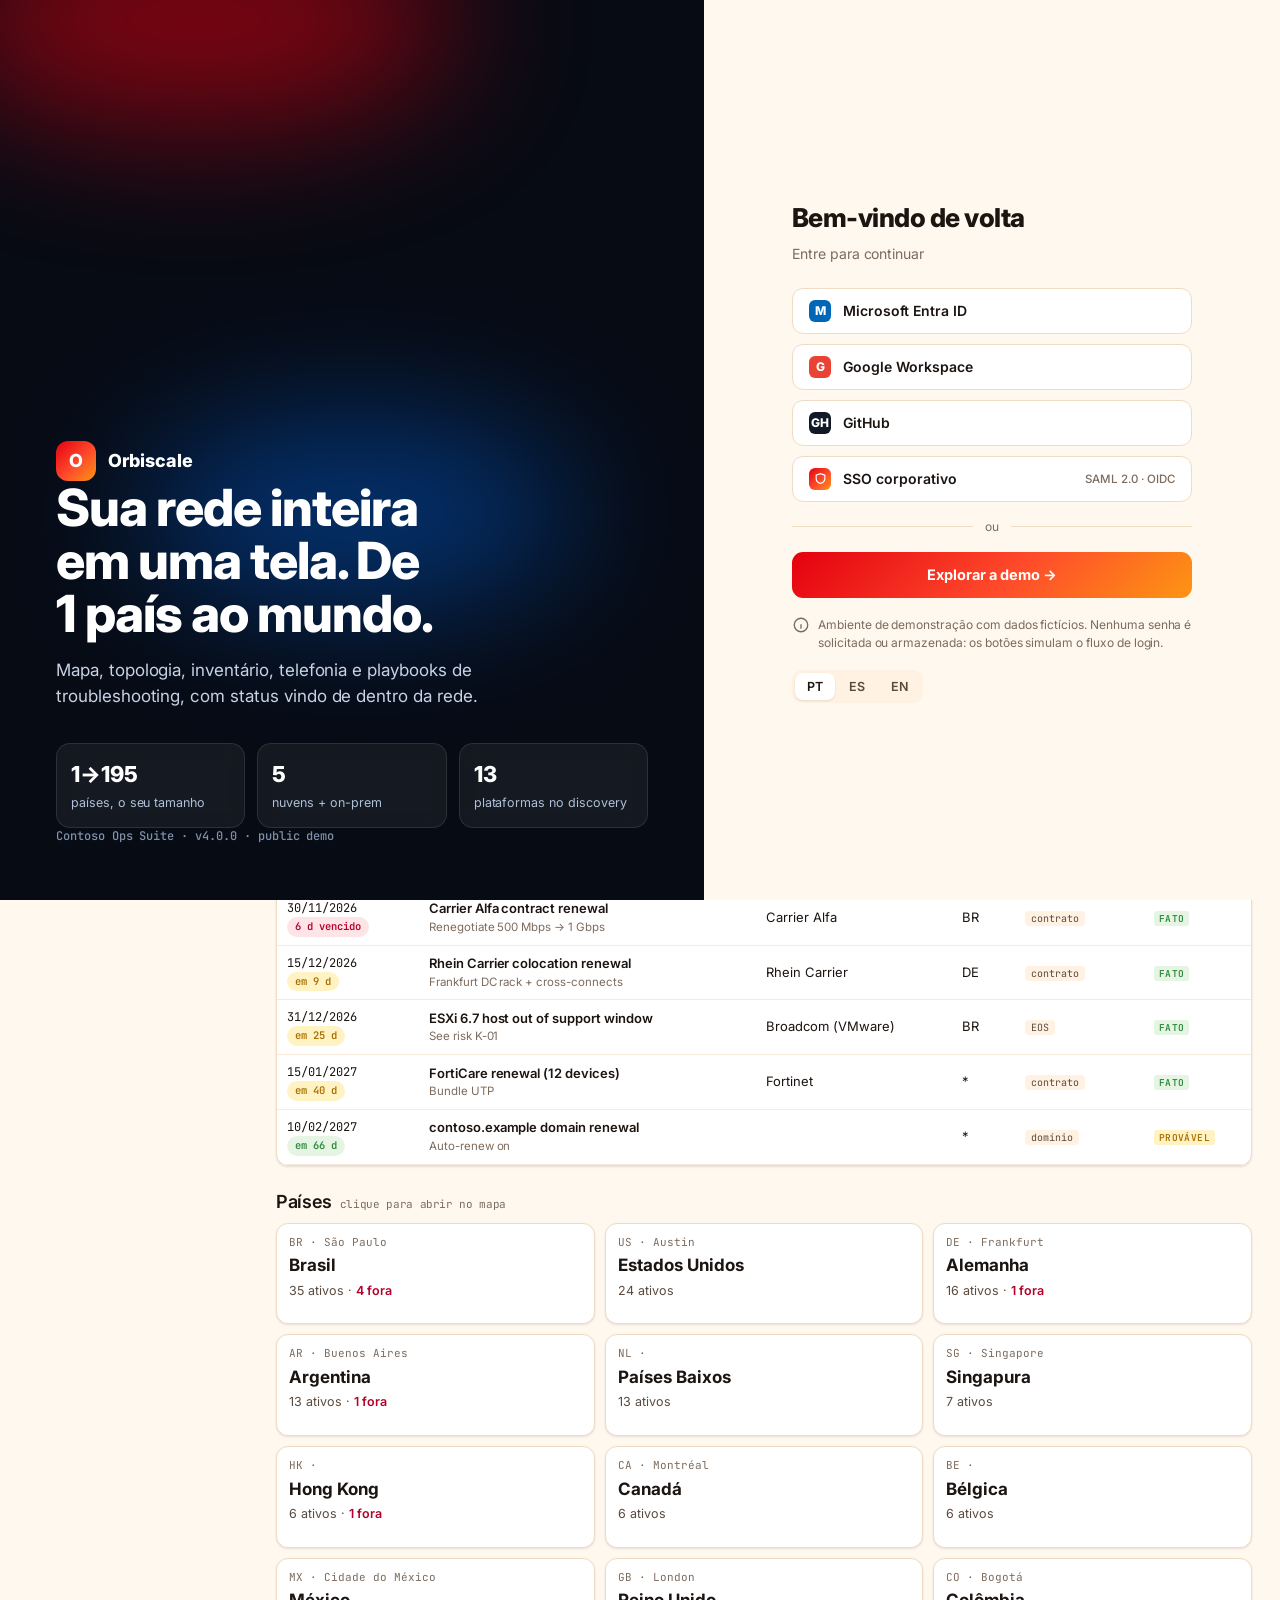
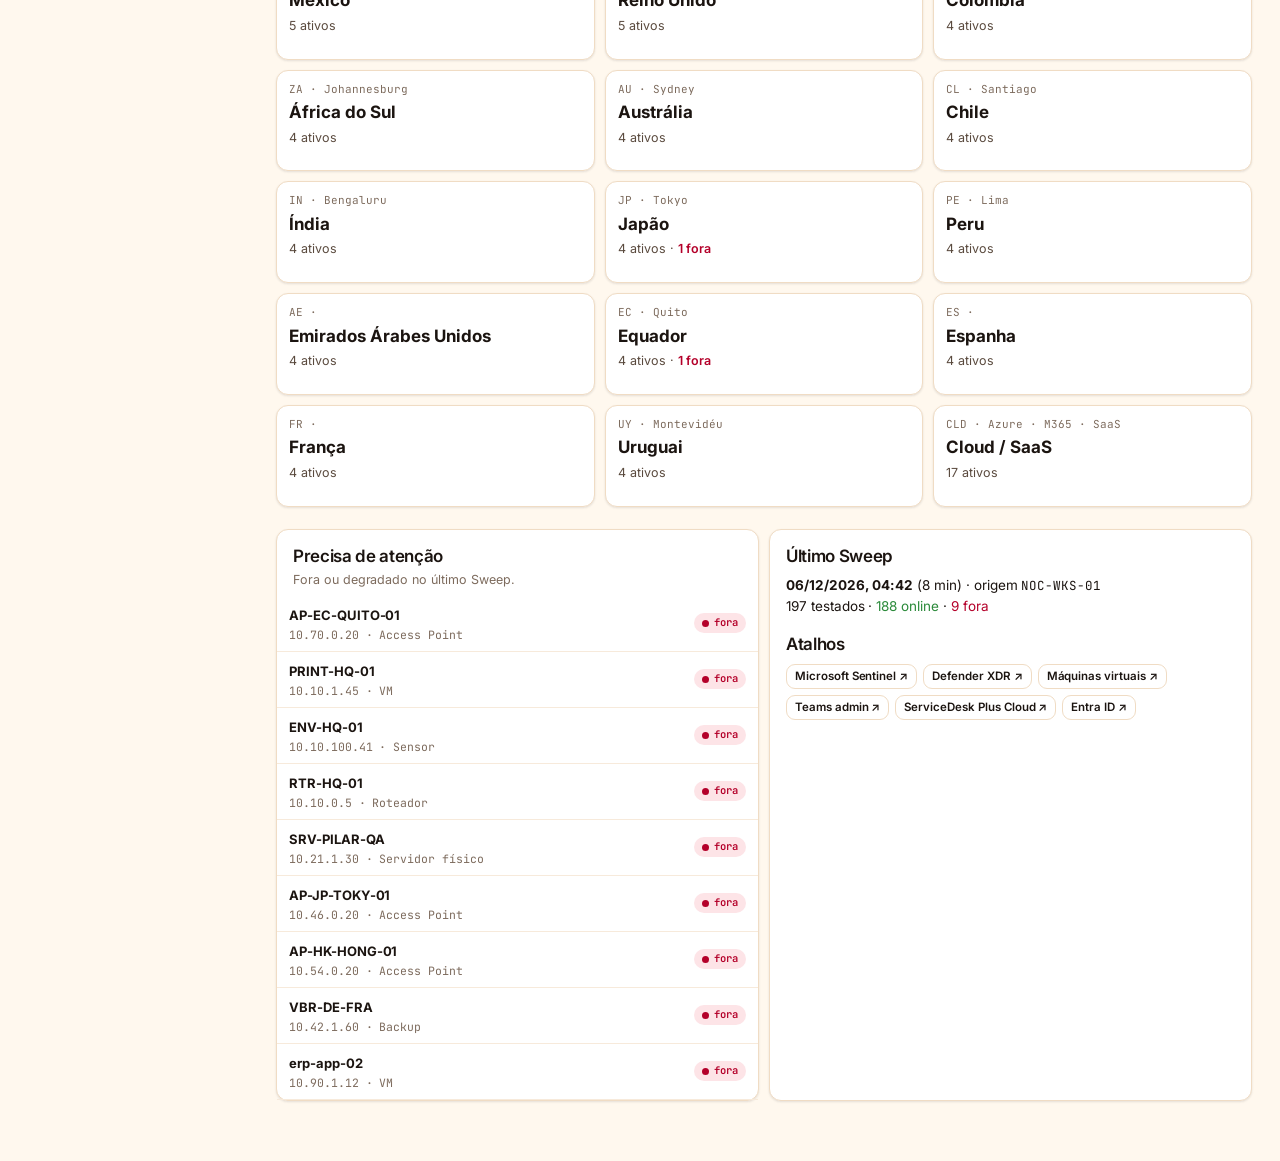
==== commit b7a2a724: "feat!: v4 Orbiscale - live map, palettes, contact and support" ====
--- a/index.html
+++ b/index.html
@@ -1,8 +1,8 @@
 <!doctype html>
-<!-- Orbinoc · Network Ops Console · Copyright (C) 2026 Ernesto Athaualpa Rojas (Neto) · SPDX-License-Identifier: AGPL-3.0-or-later · Commercial licence: COMMERCIAL.md --><html><head><meta charset=utf8>
+<!-- Orbiscale · Network Ops Console · Copyright (C) 2026 Ernesto Athaualpa Rojas (Neto) · SPDX-License-Identifier: AGPL-3.0-or-later · Commercial licence: COMMERCIAL.md --><html><head><meta charset=utf8>
 <meta name="description" content="Map, topology, inventory, telephony and troubleshooting for every site you run — one country or one hundred — on one screen. Open-source demo with fictional data.">
 <meta property="og:type" content="website">
-<meta property="og:title" content="Orbinoc · Network Ops Console (demo)">
+<meta property="og:title" content="Orbiscale · Network Ops Console (demo)">
 <meta property="og:description" content="Map, topology, inventory, telephony and troubleshooting for every site you run — one country or one hundred — on one screen. Open-source demo with fictional data.">
 <meta property="og:url" content="https://netorojas.github.io/knoc-network-ops-console/">
 <meta property="og:image" content="https://netorojas.github.io/knoc-network-ops-console/docs/media/og.png">
@@ -11,7 +11,7 @@
 <meta name="twitter:card" content="summary_large_image">
 <meta name="twitter:image" content="https://netorojas.github.io/knoc-network-ops-console/docs/media/og.png">
 <meta name=viewport content="width=device-width,initial-scale=1,viewport-fit=cover"><style>:root{color-scheme:light;box-sizing:border-box;padding-top:env(safe-area-inset-top,0px);padding-bottom:env(safe-area-inset-bottom,0px)}html{scroll-padding-top:env(safe-area-inset-top,0px)}body{margin:0;padding:0;font:14px -apple-system,BlinkMacSystemFont,sans-serif;background:#faf9f5;color:#141413}img{max-width:100%}[hidden]:not([hidden=until-found i]){display:none!important}</style></head><body>
-<title>Orbinoc · Network Ops Console</title>
+<title>Orbiscale · Network Ops Console</title>
 <link rel="preconnect" href="https://fonts.googleapis.com">
 <link rel="stylesheet" href="https://fonts.googleapis.com/css2?family=Barlow+Semi+Condensed:wght@500;600;700&family=IBM+Plex+Sans:wght@400;500;600&family=JetBrains+Mono:wght@400;600&display=swap">
 <style>
@@ -320,7 +320,7 @@
   <aside class="side">
     <div class="brand">
       <div class="logo"><svg width="18" height="18" viewBox="0 0 24 24" fill="none" stroke="#5AA6FF" stroke-width="2"><circle cx="5" cy="6" r="2.2"/><circle cx="19" cy="6" r="2.2"/><circle cx="12" cy="18" r="2.2"/><path d="M7 6h10M6 8l5 8M18 8l-5 8"/></svg></div>
-      <div><b>Orbinoc</b><small>Global Ops · Contoso (demo)</small></div>
+      <div><b>Orbiscale</b><small>Global Ops · Contoso (demo)</small></div>
     </div>
     <nav class="main" id="nav"></nav>
     <div class="sidefoot" id="sidefoot"></div>
@@ -345,8 +345,8 @@
 </div>
 <div id="layer"></div>
 <script src="assets/geo-world.js"></script>
-<script>window.KNOC_TR={"Operação": {"es": "Operación", "en": "Operation"}, "Visão geral": {"es": "Vista general", "en": "Overview"}, "Topologia": {"es": "Topología", "en": "Topology"}, "Inventário": {"es": "Inventario", "en": "Inventory"}, "Monitoria": {"es": "Monitoreo", "en": "Monitoring"}, "Endpoints & Pessoas": {"es": "Endpoints y Personas", "en": "Endpoints & People"}, "Conhecimento": {"es": "Conocimiento", "en": "Knowledge"}, "Telefonia": {"es": "Telefonía", "en": "Telephony"}, "Parceiros": {"es": "Socios", "en": "Partners"}, "Portais & Integrações": {"es": "Portales e Integraciones", "en": "Portals & Integrations"}, "Ferramentas": {"es": "Herramientas", "en": "Tools"}, "Assistente": {"es": "Asistente", "en": "Assistant"}, "Plataforma": {"es": "Plataforma", "en": "Platform"}, "Documentação": {"es": "Documentación", "en": "Documentation"}, "Pontos de atenção": {"es": "Puntos de atención", "en": "Attention items"}, "cópia embutida": {"es": "copia incrustada", "en": "embedded copy"}, "Importar status": {"es": "Importar estado", "en": "Import status"}, "ativos fora ·": {"es": "activos caídos ·", "en": "assets down ·"}, "! Pontos de atenção": {"es": "! Puntos de atención", "en": "! Attention items"}, "Mapa": {"es": "Mapa", "en": "Map"}, "A base ao vivo não conectou nesta visualização, então você está vendo o inventário embutido na página (somente leitura). Para editar e ver status ao vivo, abra o link do artifact no claude.ai logado com a conta da empresa.": {"es": "La base en vivo no se conectó en esta visualización, así que estás viendo el inventario incrustado en la página (solo lectura). Para editar y ver el estado en vivo, abre el enlace del artifact en claude.ai logueado con la cuenta de la empresa.", "en": "The live database didn't connect in this view, so you're seeing the inventory embedded in the page (read-only). To edit and see live status, open the artifact link on claude.ai logged in with the Contoso account."}, "Ativos cadastrados": {"es": "Activos registrados", "en": "Registered assets"}, "Fora": {"es": "Caído", "en": "Down"}, "precisam de olhar agora": {"es": "necesitan atención ahora", "en": "need attention now"}, "Degradado ou antigo": {"es": "Degradado o antiguo", "en": "Degraded or stale"}, "Nunca testados": {"es": "Nunca probados", "en": "Never tested"}, "entram no próximo Sweep": {"es": "entran en el próximo Sweep", "en": "included in the next Sweep"}, "Sem IP/FQDN": {"es": "Sin IP/FQDN", "en": "No IP/FQDN"}, "cadastro incompleto": {"es": "registro incompleto", "en": "incomplete registration"}, "Riscos altos abertos": {"es": "Riesgos altos abiertos", "en": "Open high risks"}, "Vencimentos & prazos": {"es": "Vencimientos y plazos", "en": "Due dates & deadlines"}, "contratos, licenças, certificados, faturamento": {"es": "contratos, licencias, certificados, facturación", "en": "contracts, licenses, certificates, billing"}, "Quando": {"es": "Cuándo", "en": "When"}, "O quê": {"es": "Qué", "en": "What"}, "Parceiro": {"es": "Socio", "en": "Partner"}, "País": {"es": "País", "en": "Country"}, "Tipo": {"es": "Tipo", "en": "Type"}, "contrato": {"es": "contrato", "en": "contract"}, "FATO": {"es": "HECHO", "en": "FACT"}, "pagamento": {"es": "pago", "en": "payment"}, "Países": {"es": "Países", "en": "Countries"}, "clique para abrir no mapa": {"es": "haga clic para abrir en el mapa", "en": "click to open on the map"}, "Brasil": {"es": "Brasil", "en": "Brazil"}, "Colômbia": {"es": "Colombia", "en": "Colombia"}, "Peru": {"es": "Perú", "en": "Peru"}, "México": {"es": "México", "en": "Mexico"}, "Equador": {"es": "Ecuador", "en": "Ecuador"}, "Uruguai": {"es": "Uruguay", "en": "Uruguay"}, "Paraguai": {"es": "Paraguay", "en": "Paraguay"}, "Bolívia": {"es": "Bolivia", "en": "Bolivia"}, "Canadá": {"es": "Canadá", "en": "Canada"}, "Precisa de atenção": {"es": "Necesita atención", "en": "Needs attention"}, "Fora ou degradado no último Sweep.": {"es": "Caído o degradado en el último Sweep.", "en": "Down or degraded in the last Sweep."}, "Último Sweep": {"es": "Último Sweep", "en": "Last Sweep"}, "Atalhos": {"es": "Atajos", "en": "Shortcuts"}, "Buscar ativo, IP, site, parceiro, página…  ( / )": {"es": "Buscar activo, IP, sitio, socio, página…  ( / )", "en": "Search asset, IP, site, partner, page…  ( / )"}, "Tudo num mapa: sites on-premise (●), Azure (⬢), SaaS (◆), fornecedores (■) e telefonia (▲). Clique em qualquer item para aproximar e ver os detalhes. ⌂ ou Esc volta para a visão completa. ! = informação faltando.": {"es": "Todo en un mapa: sitios on-premise (●), Azure (⬢), SaaS (◆), proveedores (■) y telefonía (▲). Haz clic en cualquier ítem para acercar y ver los detalles. ⌂ o Esc vuelve a la vista completa. ! = información faltante.", "en": "Everything on one map: on-premise sites (●), Azure (⬢), SaaS (◆), vendors (■) and telephony (▲). Click any item to zoom in and see the details. ⌂ or Esc returns to the full view. ! = missing information."}, "+ Novo site": {"es": "+ Nuevo sitio", "en": "+ New site"}, "NUVEM · AZURE · SAAS": {"es": "NUBE · AZURE · SAAS", "en": "CLOUD · AZURE · SAAS"}, "Azure Brasil": {"es": "Azure Brasil", "en": "Azure Brazil"}, "Fornec. globais": {"es": "Prov. globales", "en": "Global vendors"}, "Fornec. LATAM": {"es": "Prov. LATAM", "en": "LATAM vendors"}, "⌂ Tudo": {"es": "⌂ Todo", "en": "⌂ All"}, "CAMADAS": {"es": "CAPAS", "en": "LAYERS"}, "Serviços SaaS": {"es": "Servicios SaaS", "en": "SaaS Services"}, "Fornecedores": {"es": "Proveedores", "en": "Vendors"}, "Telefonia (números/troncos)": {"es": "Telefonía (números/troncos)", "en": "Telephony (numbers/trunks)"}, "fora": {"es": "caído", "en": "down"}, "degradado": {"es": "degradado", "en": "degraded"}, "sem teste": {"es": "sin prueba", "en": "untested"}, "falta info": {"es": "falta info", "en": "missing info"}, "Visão completa · Américas": {"es": "Vista completa · Américas", "en": "Full view · Americas"}, "⬢ Azure Brasil": {"es": "⬢ Azure Brasil", "en": "⬢ Azure Brazil"}, "sem status": {"es": "sin estado", "en": "no status"}, "Visão completa (Esc)": {"es": "Vista completa (Esc)", "en": "Full view (Esc)"}, "Aproximar": {"es": "Acercar", "en": "Zoom in"}, "Afastar": {"es": "Alejar", "en": "Zoom out"}, "Duas visões: Hierárquica (borda em cima → core → acesso, e blocos separados de servidores, voz, storage e cloud) e Grafo (estilo Obsidian: arraste os nós, passe o mouse para ver vizinhos). Por país e por nuvem: Azure Global e Azure Brasil. ! = informação faltando.": {"es": "Dos vistas: Jerárquica (borde arriba → core → acceso, y bloques separados de servidores, voz, storage y cloud) y Grafo (estilo Obsidian: arrastra los nodos, pasa el mouse para ver vecinos). Por país y por nube: Azure Global y Azure Brasil. ! = información faltante.", "en": "Two views: Hierarchical (edge on top → core → access, with separate blocks for servers, voice, storage and cloud) and Graph (Obsidian style: drag the nodes, hover to see neighbors). By country and by cloud: Azure Global and Azure Brazil. ! = missing information."}, "! sem ativos cadastrados": {"es": "! sin activos registrados", "en": "! no registered assets"}, "cadastre FW de borda, switch e link": {"es": "registre FW de borde, switch y link", "en": "register edge FW, switch and link"}, "SEGURANÇA DE BORDA": {"es": "SEGURIDAD DE BORDE", "en": "EDGE SECURITY"}, "SERVIDORES & COMPUTE": {"es": "SERVIDORES & COMPUTE", "en": "SERVERS & COMPUTE"}, "STORAGE · OOB · ENERGIA": {"es": "STORAGE · OOB · ENERGÍA", "en": "STORAGE · OOB · POWER"}, "SEGURANÇA · LOGS · MONITORIA": {"es": "SEGURIDAD · LOGS · MONITOREO", "en": "SECURITY · LOGS · MONITORING"}, "VOZ": {"es": "VOZ", "en": "VOICE"}, "Hospedado em": {"es": "Alojado en", "en": "Hosted in"}, "gerencia": {"es": "gestiona", "en": "manages"}, "sem IP": {"es": "sin IP", "en": "no IP"}, "Hierárquica": {"es": "Jerárquica", "en": "Hierarchical"}, "Grafo": {"es": "Grafo", "en": "Graph"}, "Enquadrar": {"es": "Encuadrar", "en": "Fit view"}, "Inferidas": {"es": "Inferidas", "en": "Inferred"}, "Vizinhos": {"es": "Vecinos", "en": "Neighbors"}, "Editar": {"es": "Editar", "en": "Edit"}, "Conectar": {"es": "Conectar", "en": "Connect"}, "+ Ativo": {"es": "+ Activo", "en": "+ Asset"}, "Segurança / borda": {"es": "Seguridad / borde", "en": "Security / edge"}, "Rede": {"es": "Red", "en": "Network"}, "Voz": {"es": "Voz", "en": "Voice"}, "Storage / energia / OOB": {"es": "Storage / energía / OOB", "en": "Storage / power / OOB"}, "Monitoria / logs": {"es": "Monitoreo / logs", "en": "Monitoring / logs"}, "tronco SIP": {"es": "tronco SIP", "en": "SIP trunk"}, "inferida": {"es": "inferida", "en": "inferred"}, "Tabela com filtros avançados ou mapa visual por país → site → categoria. Cor = categoria do recurso, borda esquerda = status, ! = informação faltando.": {"es": "Tabla con filtros avanzados o mapa visual por país → sitio → categoría. Color = categoría del recurso, borde izquierdo = estado, ! = información faltante.", "en": "Table with advanced filters or visual map by country → site → category. Color = resource category, left border = status, ! = missing information."}, "Alvos p/ Sweep": {"es": "Objetivos p/ Sweep", "en": "Targets for Sweep"}, "Todas as categorias": {"es": "Todas las categorías", "en": "All categories"}, "Site": {"es": "Sitio", "en": "Site"}, "Servidor físico": {"es": "Servidor físico", "en": "Physical server"}, "Hipervisor": {"es": "Hipervisor", "en": "Hypervisor"}, "SBC / Voz": {"es": "SBC / Voz", "en": "SBC / Voice"}, "Recurso cloud": {"es": "Recurso cloud", "en": "Cloud resource"}, "Segurança / SIEM": {"es": "Seguridad / SIEM", "en": "Security / SIEM"}, "Gerência OOB (iDRAC/iLO)": {"es": "Gerencia OOB (iDRAC/iLO)", "en": "OOB Management (iDRAC/iLO)"}, "Roteador": {"es": "Enrutador", "en": "Router"}, "UPS / Energia": {"es": "UPS / Energía", "en": "UPS / Power"}, "Outro": {"es": "Otro", "en": "Other"}, "VNet / sub-rede cloud": {"es": "VNet / subred cloud", "en": "VNet / cloud subnet"}, "NSG / regra de firewall cloud": {"es": "NSG / regla de firewall cloud", "en": "NSG / cloud firewall rule"}, "Assinatura / tenant": {"es": "Suscripción / tenant", "en": "Subscription / tenant"}, "PABX / central legada": {"es": "PABX / central heredada", "en": "PABX / legacy exchange"}, "Degradado": {"es": "Degradado", "en": "Degraded"}, "Status antigo": {"es": "Estado antiguo", "en": "Stale status"}, "Nunca testado": {"es": "Nunca probado", "en": "Never tested"}, "Onde": {"es": "Dónde", "en": "Where"}, "Ambiente": {"es": "Ambiente", "en": "Environment"}, "Produção": {"es": "Producción", "en": "Production"}, "Homologação": {"es": "Homologación", "en": "Staging"}, "Em projeto": {"es": "En proyecto", "en": "Planned"}, "Fabricante": {"es": "Fabricante", "en": "Manufacturer"}, "só com !": {"es": "solo con !", "en": "only with !"}, "fim de vida": {"es": "fin de vida", "en": "end of life"}, "Limpar": {"es": "Limpiar", "en": "Clear"}, "Tabela": {"es": "Tabla", "en": "Table"}, "Mapa visual": {"es": "Mapa visual", "en": "Visual map"}, "Função": {"es": "Función", "en": "Role"}, "Fabricante / modelo": {"es": "Fabricante / modelo", "en": "Manufacturer / model"}, "Versão": {"es": "Versión", "en": "Version"}, "Buscar nome, IP, serial, versão, nota…": {"es": "Buscar nombre, IP, serial, versión, nota…", "en": "Search name, IP, serial, version, note…"}, "nunca testado": {"es": "nunca probado", "en": "never tested"}, "Onde olhar e o que está fora agora. O status deste portal vem do Orbinoc Sweep; o Zabbix, o CPD Monitor e o Sentinel continuam sendo as fontes de alerta oficiais.": {"es": "Dónde mirar y qué está caído ahora. El estado de este portal viene del Orbinoc Sweep; el Zabbix, el CPD Monitor y el Sentinel siguen siendo las fuentes de alerta oficiales.", "en": "Where to look and what's down right now. This portal's status comes from Orbinoc Sweep; Zabbix, CPD Monitor and Sentinel remain the official alert sources."}, "+ Link de monitoria": {"es": "+ Enlace de monitoreo", "en": "+ Monitoring link"}, "Importar resultado do Orbinoc Sweep": {"es": "Importar resultado del Orbinoc Sweep", "en": "Import Orbinoc Sweep result"}, "Arraste o arquivo": {"es": "Arrastre el archivo", "en": "Drag the file"}, "gerado pelo script, ou cole o conteúdo. Cada ativo recebe estado, latência e horário do teste.": {"es": "generado por el script, o pega el contenido. Cada activo recibe estado, latencia y horario de la prueba.", "en": "generated by the script, or paste the content. Each asset gets status, latency and test time."}, "Solte o JSON aqui": {"es": "Suelte el JSON aquí", "en": "Drop the JSON here"}, "escolher arquivo": {"es": "elegir archivo", "en": "choose file"}, "colar texto": {"es": "pegar texto", "en": "paste text"}, "1 · Exportar alvos": {"es": "1 · Exportar objetivos", "en": "1 · Export targets"}, "2 · Como rodar o Sweep": {"es": "2 · Cómo ejecutar el Sweep", "en": "2 · How to run the Sweep"}, "Fora agora": {"es": "Caído ahora", "en": "Down now"}, "Painéis de monitoria": {"es": "Paneles de monitoreo", "en": "Monitoring dashboards"}, "Links do Zabbix e demais consoles. Cadastre a URL de cada instância (por país, se houver) com o botão acima.": {"es": "Enlaces de Zabbix y demás consolas. Registre la URL de cada instancia (por país, si corresponde) con el botón de arriba.", "en": "Links to Zabbix and other consoles. Register the URL of each instance (per country, if any) with the button above."}, "Fontes que já existem": {"es": "Fuentes que ya existen", "en": "Existing sources"}, "Serviço on-prem em produção. Servidor 10.10.1.60, sensor ENV-HQ-01 10.10.100.41. Relatório diário 07:00 e checagem de alerta a cada 5 min.": {"es": "Servicio on-prem en producción. Servidor 10.10.1.60, sensor ENV-HQ-01 10.10.100.41. Informe diario 07:00 y verificación de alerta cada 5 min.", "en": "On-prem service in production. Server 10.10.1.60, sensor ENV-HQ-01 10.10.100.41. Daily report 07:00 and alert check every 5 min."}, "SIEM do projeto MDR. Pendência: inventário de DCRs e quais logs chegam de fato.": {"es": "SIEM del proyecto MDR parceiro MDR. Pendiente: inventario de DCRs y qué logs llegan realmente.", "en": "SIEM for the MDR parceiro MDR project. Pending: DCR inventory and which logs actually arrive."}, "Alertas e Service Health da assinatura — atalho em Cloud & Tenants.": {"es": "Alertas y Service Health de la suscripción — acceso directo en Cloud & Tenants.", "en": "Alerts and Service Health for the subscription — shortcut in Cloud & Tenants."}, "Teste ativo (ICMP/TCP) a partir de dentro da rede. Alimenta mapa e topologia deste portal.": {"es": "Prueba activa (ICMP/TCP) desde dentro de la red. Alimenta el mapa y la topología de este portal.", "en": "Active test (ICMP/TCP) from inside the network. Feeds this portal's map and topology."}, "Histórico de Sweeps": {"es": "Historial de Sweeps", "en": "Sweep history"}, "Origem": {"es": "Origen", "en": "Source"}, "Testados": {"es": "Probados", "en": "Tested"}, "Importado por": {"es": "Importado por", "en": "Imported by"}, "Saúde do ambiente inteiro em uma nota de 0 a 100: disponibilidade (40%), cobertura de teste (20%), qualidade do cadastro (20%) e ciclo de vida (20%). Tudo clicável.": {"es": "Salud de todo el ambiente en una nota de 0 a 100: disponibilidad (40%), cobertura de pruebas (20%), calidad del registro (20%) y ciclo de vida (20%). Todo clicable.", "en": "Health of the entire environment as a score from 0 to 100: availability (40%), test coverage (20%), record quality (20%) and lifecycle (20%). Everything clickable."}, "Monitoria / Sweep": {"es": "Monitoreo / Sweep", "en": "Monitoring / Sweep"}, "Nota geral": {"es": "Nota general", "en": "Overall score"}, "Disponibilidade": {"es": "Disponibilidad", "en": "Availability"}, "Cobertura de teste": {"es": "Cobertura de pruebas", "en": "Test coverage"}, "Qualidade do cadastro": {"es": "Calidad del registro", "en": "Record quality"}, "Ciclo de vida": {"es": "Ciclo de vida", "en": "Lifecycle"}, "Último sweep": {"es": "Último sweep", "en": "Last sweep"}, "O sweep roda do seu notebook: ativos de outros países aparecem como \"fora\" quando não há rota/VPN até eles — não é necessariamente queda. Para visão real, rode o sweep de um jump host em cada país.": {"es": "El sweep se ejecuta desde tu notebook: los activos de otros países aparecen como \"caído\" cuando no hay ruta/VPN hasta ellos — no es necesariamente una caída real. Para una visión real, ejecute el sweep desde un jump host en cada país.", "en": "The sweep runs from your laptop: assets in other countries show as \"down\" when there's no route/VPN to them — it's not necessarily an actual outage. For a real picture, run the sweep from a jump host in each country."}, "Por domínio": {"es": "Por dominio", "en": "By domain"}, "Rede & borda": {"es": "Red y borde", "en": "Network & edge"}, "ativos": {"es": "activos", "en": "assets"}, "com !": {"es": "con !", "en": "with !"}, "Segurança & logs": {"es": "Seguridad y logs", "en": "Security & logs"}, "Storage / OOB / energia": {"es": "Storage / OOB / energía", "en": "Storage / OOB / power"}, "Por país": {"es": "Por país", "en": "By country"}, "Nota": {"es": "Nota", "en": "Score"}, "Ativos": {"es": "Activos", "en": "Assets"}, "Sem teste": {"es": "Sin prueba", "en": "Not tested"}, "Com !": {"es": "Con !", "en": "With !"}, "Riscos altos": {"es": "Riesgos altos", "en": "High risks"}, "Prazos ≤ 60d": {"es": "Plazos ≤ 60d", "en": "Deadlines ≤ 60d"}, "Fim de vida / sem suporte": {"es": "Fin de vida / sin soporte", "en": "End of life / unsupported"}, "Vencendo em 90 dias": {"es": "Vence en 90 días", "en": "Expiring in 90 days"}, "contratos, certificados, licenças, EOS": {"es": "contratos, certificados, licencias, EOS", "en": "contracts, certificates, licenses, EOS"}, "Colaboradores, computadores, celulares e tablets a partir do Intune. Clique num aparelho ou numa pessoa para aprofundar. Dados pessoais: portal privado da equipe de TI (LGPD) — compartilhe só com quem precisa.": {"es": "Colaboradores, computadoras, celulares y tablets desde Intune. Haga clic en un dispositivo o en una persona para profundizar. Datos personales: portal privado del equipo de TI (LGPD) — compártalo solo con quien lo necesite.", "en": "Employees, computers, phones and tablets from Intune. Click a device or a person to drill down. Personal data: private portal for the IT team (LGPD) — share only with those who need it."}, "Importar do Intune": {"es": "Importar de Intune", "en": "Import from Intune"}, "Ainda sem dados do Intune": {"es": "Aún sin datos de Intune", "en": "No Intune data yet"}, "Dois caminhos, ambos somente leitura:": {"es": "Dos caminos, ambos de solo lectura:", "en": "Two paths, both read-only:"}, "Mais rápido:": {"es": "Más rápido:", "en": "Fastest:"}, "(CSV). Solte o arquivo aqui.": {"es": "(CSV). Suelte el archivo aquí.", "en": "(CSV). Drop the file here."}, "Mais completo (com país e departamento):": {"es": "Más completo (con país y departamento):", "en": "More complete (with country and department):"}, "rode o script ao lado e solte o JSON aqui.": {"es": "ejecute el script de al lado y suelte el JSON aquí.", "en": "run the script alongside and drop the JSON here."}, "Solte o CSV do Intune ou o JSON do script aqui": {"es": "Suelte el CSV de Intune o el JSON del script aquí", "en": "Drop the Intune CSV or the script JSON here"}, "ou clique em Importar do Intune": {"es": "o haga clic en Importar de Intune", "en": "or click Import from Intune"}, "PROVÁVEL": {"es": "PROBABLE", "en": "LIKELY"}, "Exportar endpoints + país do usuário": {"es": "Exportar endpoints + país del usuario", "en": "Export endpoints + user country"}, "Copiar": {"es": "Copiar", "en": "Copy"}, "Escopos só de leitura: DeviceManagementManagedDevices.Read.All e User.Read.All. Não grava nada no tenant. Próximo passo: conectar o Intune direto aqui via conector do Microsoft 365, quando ele expuser dispositivos.": {"es": "Alcances solo de lectura: DeviceManagementManagedDevices.Read.All y User.Read.All. No escribe nada en el tenant. Próximo paso: conectar Intune directamente aquí vía el conector de Microsoft 365, cuando exponga dispositivos.", "en": "Read-only scopes: DeviceManagementManagedDevices.Read.All and User.Read.All. Writes nothing to the tenant. Next step: connect Intune directly here via the Microsoft 365 connector, once it exposes devices."}, "Abrir Intune · All devices ↗": {"es": "Abrir Intune · All devices ↗", "en": "Open Intune · All devices ↗"}, "Tudo que está com informação faltando, em todos os módulos. O \"!\" aparece no mapa, na topologia, no inventário, nos parceiros e nos portais. Cada linha é trabalho para buscar e cadastrar.": {"es": "Todo lo que tiene información faltante, en todos los módulos. El \"!\" aparece en el mapa, en la topología, en el inventario, en los proveedores y en los portales. Cada línea es trabajo por buscar y registrar.", "en": "Everything with missing information, across all modules. The \"!\" shows up on the map, in the topology, in the inventory, in vendors and in the portals. Each row is work to look up and register."}, "Exportar CSV": {"es": "Exportar CSV", "en": "Export CSV"}, "com pendência": {"es": "con pendiente", "en": "with pending items"}, "Portais": {"es": "Portales", "en": "Portals"}, "Todos os países": {"es": "Todos los países", "en": "All countries"}, "Todos os módulos": {"es": "Todos los módulos", "en": "All modules"}, "Campos que mais faltam": {"es": "Campos que más faltan", "en": "Fields most often missing"}, "Como zerar isso": {"es": "Cómo dejar esto en cero", "en": "How to clear this to zero"}, "→ rode o Orbinoc Sweep diário (Monitoria).": {"es": "→ ejecute el Orbinoc Sweep diario (Monitoreo).", "en": "→ run the daily Orbinoc Sweep (Monitoring)."}, "serial / modelo / versão": {"es": "serial / modelo / versión", "en": "serial / model / version"}, ") e portal FortiCloud.": {"es": ") y portal FortiCloud.", "en": ") and FortiCloud portal."}, "operadora / conta": {"es": "operador / cuenta", "en": "carrier / account"}, "→ contratos no SDP e faturas.": {"es": "→ contratos en SDP y facturas.", "en": "→ contracts in SDP and invoices."}, "horário / feriados das URAs": {"es": "horario / feriados de las URAs", "en": "schedule / holidays for the IVRs"}, "→ export do Teams (Telefonia).": {"es": "→ exportación de Teams (Telefonía).", "en": "→ export from Teams (Telephony)."}, "→ export do Intune (Endpoints & Pessoas).": {"es": "→ exportación de Intune (Endpoints y Personas).", "en": "→ export from Intune (Endpoints & People)."}, "Filtrar…": {"es": "Filtrar…", "en": "Filter…"}, "Troubleshooting por camada": {"es": "Troubleshooting por capa", "en": "Troubleshooting by layer"}, "Ordem de sempre: Rede → Firewall → DNS → DHCP → VPN → Azure → M365 → Win Server → Aplicação → Endpoint. Comece pela camada que a evidência aponta; sem evidência, comece de baixo.": {"es": "Orden de siempre: Red → Firewall → DNS → DHCP → VPN → Azure → M365 → Win Server → Aplicación → Endpoint. Comience por la capa que señale la evidencia; sin evidencia, comience desde abajo.", "en": "Usual order: Network → Firewall → DNS → DHCP → VPN → Azure → M365 → Win Server → Application → Endpoint. Start at the layer the evidence points to; with no evidence, start from the bottom."}, "Passo 0, sempre:": {"es": "Paso 0, siempre:", "en": "Step 0, always:"}, "escopo afetado (um usuário ou o site?) e última mudança conhecida (o quê, quando, quem). Sem isso fechado, não discuta solução.": {"es": "alcance afectado (¿un usuario o el sitio?) y último cambio conocido (qué, cuándo, quién). Sin esto definido, no discuta solución.", "en": "affected scope (one user or the whole site?) and last known change (what, when, who). Without this nailed down, don't discuss a fix."}, "Qual é o sintoma?": {"es": "¿Cuál es el síntoma?", "en": "What's the symptom?"}, "Site inteiro sem internet": {"es": "Sitio entero sin internet", "en": "Entire site without internet"}, "Usuário não navega": {"es": "Usuario no navega", "en": "User can't browse"}, "Sem IP / APIPA": {"es": "Sin IP / APIPA", "en": "No IP / APIPA"}, "VPN não sobe": {"es": "VPN no levanta", "en": "VPN won't come up"}, "Firewall bloqueando": {"es": "Firewall bloqueando", "en": "Firewall blocking"}, "VM Azure inacessível": {"es": "VM de Azure inaccesible", "en": "Azure VM unreachable"}, "Host ESXi / VM parada": {"es": "Host ESXi / VM detenida", "en": "ESXi host / VM down"}, "Ligação não entra / sem áudio": {"es": "Llamada no entra / sin audio", "en": "Call won't come in / no audio"}, "Outlook / Teams lento": {"es": "Outlook / Teams lento", "en": "Outlook / Teams slow"}, "Aparelho não conforme": {"es": "Dispositivo no conforme", "en": "Device non-compliant"}, "Servidor Windows com erro": {"es": "Servidor Windows con error", "en": "Windows server with error"}, "App não abre": {"es": "App no abre", "en": "App won't open"}, "Quem está fora agora": {"es": "Quién está caído ahora", "en": "Who's down now"}, "Ver no mapa": {"es": "Ver en el mapa", "en": "See on map"}, "Preencha uma vez — os comandos abaixo já saem prontos": {"es": "Complete una vez — los comandos de abajo salen listos", "en": "Fill in once — the commands below come out ready to use"}, "Porta": {"es": "Puerto", "en": "Port"}, "Servidor DNS": {"es": "Servidor DNS", "en": "DNS server"}, "UPN do usuário": {"es": "UPN del usuario", "en": "User UPN"}, "Puxar de um ativo do inventário…": {"es": "Extraer de un activo del inventario…", "en": "Pull from an inventory asset…"}, "Aplicação": {"es": "Aplicación", "en": "Application"}, "Voz / Teams DR": {"es": "Voz / Teams DR", "en": "Voice / Teams DR"}, "Existe link físico e camada 2? O host enxerga o gateway?": {"es": "¿Existe enlace físico y capa 2? ¿El host ve el gateway?", "en": "Is there physical link and layer 2? Can the host see the gateway?"}, "Checar": {"es": "Verificar", "en": "Check"}, "Um usuário ou o site inteiro? Escopo antes de solução.": {"es": "¿Un usuario o el sitio entero? Alcance antes que solución.", "en": "One user or the entire site? Scope before solution."}, "Última mudança conhecida no site (GMUD, cabo, switch, firmware).": {"es": "Último cambio conocido en el sitio (GMUD, cable, switch, firmware).", "en": "Last known change at the site (change request, cable, switch, firmware)."}, "Link do NIC, velocidade e duplex; VLAN correta na porta.": {"es": "Link del NIC, velocidad y duplex; VLAN correcta en el puerto.", "en": "NIC link, speed and duplex; correct VLAN on the port."}, "Gateway responde? ARP resolve o MAC do gateway?": {"es": "¿El gateway responde? ¿ARP resuelve el MAC del gateway?", "en": "Does the gateway respond? Does ARP resolve the gateway's MAC?"}, "Comandos": {"es": "Comandos", "en": "Commands"}, "FATO = sintaxe conferida em documentação oficial · PROVÁVEL = padrão de mercado, confirme na sua versão · nada aqui altera configuração, exceto onde está escrito.": {"es": "HECHO = sintaxis verificada en documentación oficial · PROBABLE = estándar de mercado, confirme en su versión · nada aquí altera configuración, excepto donde está indicado.", "en": "FACT = syntax verified in official documentation · LIKELY = market standard, confirm on your version · nothing here changes configuration, except where noted."}, "Windows · estado do adaptador": {"es": "Windows · estado del adaptador", "en": "Windows · adapter status"}, "Windows · IP, gateway e DNS": {"es": "Windows · IP, gateway y DNS", "en": "Windows · IP, gateway and DNS"}, "Windows · tabela ARP": {"es": "Windows · tabla ARP", "en": "Windows · ARP table"}, "FortiGate · interfaces físicas": {"es": "FortiGate · interfaces físicas", "en": "FortiGate · physical interfaces"}, "FortiGate · ping a partir do firewall": {"es": "FortiGate · ping desde el firewall", "en": "FortiGate · ping from the firewall"}, "O que NÃO fazer agora:": {"es": "Lo que NO hacer ahora:", "en": "What NOT to do now:"}, "Não reinicie o switch do site para \"ver se volta\": você perde a evidência e derruba quem estava funcionando.": {"es": "No reinicie el switch del sitio para \"ver si vuelve\": pierde la evidencia y tumba a quienes estaban funcionando.", "en": "Don't restart the site switch to \"see if it comes back\": you lose the evidence and take down whoever was working."}, "Atalhos diretos para os blades do Azure, segurança e M365. Os links do portal Azure abrem no tenant configurado abaixo.": {"es": "Accesos directos a los blades de Azure, seguridad y M365. Los enlaces del portal Azure abren en el tenant configurado abajo.", "en": "Direct shortcuts to Azure blades, security and M365. Azure portal links open in the tenant configured below."}, "+ Link da equipe": {"es": "+ Enlace del equipo", "en": "+ Team link"}, "Contas": {"es": "Cuentas", "en": "Accounts"}, "nominal para o dia a dia · Global Admin (conta separada) só com PIM/necessidade": {"es": "nominal para el día a día · Global Admin (conta separada) solo con PIM/necesidad", "en": "nominal for day-to-day use · Global Admin (conta separada) only with PIM/need"}, "Ajustar": {"es": "Ajustar", "en": "Adjust"}, "Os deep links do portal Azure estão marcados PROVÁVEL: o formato é o padrão do portal, mas confirme no primeiro clique. Links dos outros portais (Entra, Intune, Defender, M365) são os endereços oficiais.": {"es": "Los deep links del portal Azure están marcados como PROBABLE: el formato es el estándar del portal, pero confirme en el primer clic. Los enlaces de los demás portales (Entra, Intune, Defender, M365) son las direcciones oficiales.", "en": "The Azure portal deep links are marked LIKELY: the format is the portal's standard pattern, but confirm on the first click. Links to the other portals (Entra, Intune, Defender, M365) are the official addresses."}, "Azure — recursos": {"es": "Azure — recursos", "en": "Azure — resources"}, "Máquinas virtuais": {"es": "Máquinas virtuales", "en": "Virtual machines"}, "Todas as VMs do tenant": {"es": "Todas las VMs del tenant", "en": "All VMs in the tenant"}, "Organização por projeto / país": {"es": "Organización por proyecto / país", "en": "Organization by project / country"}, "Azure Arc — máquinas": {"es": "Azure Arc — máquinas", "en": "Azure Arc — machines"}, "VMs on-prem onboardadas (frente MDR)": {"es": "VMs on-prem incorporadas (frente MDR)", "en": "On-prem VMs onboarded (MDR workstream)"}, "Redes virtuais (VNets)": {"es": "Redes virtuales (VNets)", "en": "Virtual networks (VNets)"}, "Endereçamento e peerings": {"es": "Direccionamiento y peerings", "en": "Addressing and peerings"}, "Regras de entrada/saída": {"es": "Reglas de entrada/salida", "en": "Inbound/outbound rules"}, "Túneis site-to-site": {"es": "Túneles site-to-site", "en": "Site-to-site tunnels"}, "Segredos ficam lá, nunca aqui": {"es": "Los secretos quedan allá, nunca aquí", "en": "Secrets live there, never here"}, "Runbooks e agendamentos": {"es": "Runbooks y programaciones", "en": "Runbooks and schedules"}, "Monitor — alertas": {"es": "Monitor — alertas", "en": "Monitor — alerts"}, "Alertas disparados": {"es": "Alertas disparadas", "en": "Triggered alerts"}, "Incidentes Microsoft que afetam a assinatura": {"es": "Incidentes de Microsoft que afectan la suscripción", "en": "Microsoft incidents affecting the subscription"}, "Custos": {"es": "Costos", "en": "Costs"}, "Segurança & SIEM": {"es": "Seguridad y SIEM", "en": "Security & SIEM"}, "Workspace LAW-siem · projeto MDR": {"es": "Workspace LAW-siem · proyecto MDR parceiro MDR", "en": "Workspace LAW-siem · MDR parceiro MDR project"}, "LAW-siem e demais": {"es": "LAW-siem y demás", "en": "LAW-siem and others"}, "Inventário de DCRs (pendência MDR)": {"es": "Inventario de DCRs (pendiente MDR)", "en": "DCR inventory (MDR pending)"}, "Incidentes, dispositivos, caça": {"es": "Incidentes, dispositivos, caza", "en": "Incidents, devices, hunting"}, "Postura e recomendações": {"es": "Postura y recomendaciones", "en": "Posture and recommendations"}, "DLP, retenção, auditoria": {"es": "DLP, retención, auditoría", "en": "DLP, retention, audit"}, "Identidade & endpoint": {"es": "Identidad y endpoint", "en": "Identity & endpoint"}, "Usuários, grupos, Conditional Access, PIM": {"es": "Usuarios, grupos, Conditional Access, PIM", "en": "Users, groups, Conditional Access, PIM"}, "Dispositivos, Autopilot, remediações": {"es": "Dispositivos, Autopilot, remediaciones", "en": "Devices, Autopilot, remediations"}, "Licenças, service health, mensagens": {"es": "Licencias, service health, mensajes", "en": "Licenses, service health, messages"}, "Caixas, regras, rastreamento": {"es": "Buzones, reglas, rastreo", "en": "Mailboxes, rules, tracking"}, "Voz, Direct Routing, políticas": {"es": "Voz, Direct Routing, políticas", "en": "Voice, Direct Routing, policies"}, "Status dos serviços do tenant": {"es": "Estado de los servicios del tenant", "en": "Tenant service status"}, "DevOps & repositório": {"es": "DevOps y repositorio", "en": "DevOps & repository"}, "Repo it.infra": {"es": "Repo it.infra (org con el typo histórico)", "en": "it.infra repo (org with the historical typo)"}, "Chamados, CMDB, mudanças": {"es": "Tickets, CMDB, cambios", "en": "Tickets, CMDB, changes"}, "Fornecedores & status": {"es": "Proveedores y estado", "en": "Vendors & status"}, "Contratos, firmware, tickets": {"es": "Contratos, firmware, tickets", "en": "Contracts, firmware, tickets"}, "Avisos de vulnerabilidade Fortinet": {"es": "Avisos de vulnerabilidad de Fortinet", "en": "Fortinet vulnerability advisories"}, "Status público do Azure": {"es": "Estado público de Azure", "en": "Public Azure status"}, "Manuais e config notes do SBC": {"es": "Manuales y config notes del SBC", "en": "Manuals and config notes for the SBC"}, "Outros": {"es": "Otros", "en": "Other"}, "Links da equipe": {"es": "Enlaces del equipo", "en": "Team links"}, "editar ou remover": {"es": "editar o eliminar", "en": "edit or remove"}, "Título": {"es": "Título", "en": "Title"}, "Categoria": {"es": "Categoría", "en": "Category"}, "Excluir": {"es": "Eliminar", "en": "Delete"}, "Teams Direct Routing com SBC AudioCodes. Fluxo, fatos de protocolo, sintomas comuns e comandos de leitura.": {"es": "Teams Direct Routing con SBC AudioCodes. Flujo, hechos de protocolo, síntomas comunes y comandos de lectura.", "en": "Teams Direct Routing with AudioCodes SBC. Flow, protocol facts, common symptoms and read-only commands."}, "Mapa de chamadas": {"es": "Mapa de llamadas", "en": "Call map"}, "Teams → SBC → operadora → país · clique para abrir · tracejado = SBC antigo · ! = falta informação": {"es": "Teams → SBC → operador → país · clic para abrir · punteado = SBC antiguo · ! = falta información", "en": "Teams → SBC → carrier → country · click to open · dashed = old SBC · ! = missing information"}, "OPERADORA / TRONCO SIP": {"es": "OPERADOR / TRONCO SIP", "en": "CARRIER / SIP TRUNK"}, "PAÍS · NÚMERO PRINCIPAL · URA": {"es": "PAÍS · NÚMERO PRINCIPAL · IVR", "en": "COUNTRY · MAIN NUMBER · IVR"}, "Próximo: plugar o AudioCodes (API REST com usuário Monitor, só leitura) para trazer status de proxy set, chamadas ativas e alarmes em tempo real para este mapa.": {"es": "Próximo: conectar el AudioCodes (API REST con usuario Monitor, solo lectura) para traer estado de proxy set, llamadas activas y alarmas en tiempo real a este mapa.", "en": "Next: plug in the AudioCodes (REST API with Monitor user, read-only) to bring proxy set status, active calls and real-time alarms to this map."}, "Números, URAs e planos por país": {"es": "Números, IVRs y planes por país", "en": "Numbers, IVRs and plans by country"}, "Todos": {"es": "Todos", "en": "All"}, "Números": {"es": "Números", "en": "Numbers"}, "Número": {"es": "Número", "en": "Number"}, "Uso": {"es": "Uso", "en": "Usage"}, "Operadora": {"es": "Operador", "en": "Carrier"}, "Destino": {"es": "Destino", "en": "Destination"}, "principal": {"es": "principal", "en": "main"}, "URAs / Auto Attendants": {"es": "IVRs / Auto Attendants", "en": "IVRs / Auto Attendants"}, "horário/feriados não documentados": {"es": "horario/feriados no documentados", "en": "undocumented hours/holidays"}, "Destino:": {"es": "Destino:", "en": "Destination:"}, "Horário:": {"es": "Horario:", "en": "Schedule:"}, "Troncos SIP & SBC": {"es": "Troncales SIP y SBC", "en": "SIP Trunks & SBC"}, "HIPÓTESE": {"es": "HIPÓTESIS", "en": "HYPOTHESIS"}, "Planos de discagem, políticas e regras": {"es": "Planes de marcado, políticas y reglas", "en": "Dial plans, policies and rules"}, "Lacunas que ainda faltam": {"es": "Brechas que aún faltan", "en": "Gaps still missing"}, "Completar com o export do Teams (somente leitura)": {"es": "Completar con el export de Teams (solo lectura)", "en": "Complete with the Teams export (read-only)"}, "Cmdlets do módulo MicrosoftTeams. Rode com a conta de admin, salve os JSON e me mande — eu importo aqui. Nada é alterado no tenant.": {"es": "Cmdlets del módulo MicrosoftTeams. Ejecute con la cuenta de admin, guarde los JSON y envíemelos — yo los importo aquí. Nada se altera en el tenant.", "en": "Cmdlets from the MicrosoftTeams module. Run with the admin account, save the JSON files and send them to me — I import them here. Nothing is changed in the tenant."}, "Exportar voz do tenant (READ-ONLY)": {"es": "Exportar voz del tenant (SOLO LECTURA)", "en": "Export tenant voice config (READ-ONLY)"}, "O export de usuários sai sem nome/UPN de propósito: só país, número e políticas. Você tem uma pasta": {"es": "El export de usuarios sale sin nombre/UPN a propósito: solo país, número y políticas. Usted tiene una carpeta", "en": "The user export leaves out name/UPN on purpose: only country, number and policies. You have a folder"}, "no seu perfil — se for isso, me libere o acesso e eu importo.": {"es": "en su perfil — si es así, libéreme el acceso y yo lo importo.", "en": "in your profile — if that's it, grant me access and I'll import it."}, "Caminho de uma chamada": {"es": "Ruta de una llamada", "en": "Call path"}, "Cliente Teams": {"es": "Cliente Teams", "en": "Teams client"}, "usuário com Enterprise Voice": {"es": "usuario con Enterprise Voice", "en": "user with Enterprise Voice"}, "nuvem Microsoft": {"es": "nube de Microsoft", "en": "Microsoft cloud"}, "FQDN público + certificado": {"es": "FQDN público + certificado", "en": "Public FQDN + certificate"}, "Operadora / PSTN": {"es": "Operador / PSTN", "en": "Carrier / PSTN"}, "ou PABX legado (Avaya)": {"es": "o PBX heredado (Avaya)", "en": "or legacy PBX (Avaya)"}, "SBCs no inventário": {"es": "SBCs en el inventario", "en": "SBCs in inventory"}, "Fatos de protocolo": {"es": "Hechos de protocolo", "en": "Protocol facts"}, "Sinalização SBC → Microsoft vai para a porta 5061 (SIP/TLS). Do lado do SBC a porta é a definida no próprio SBC.": {"es": "La señalización SBC → Microsoft va al puerto 5061 (SIP/TLS). Del lado del SBC el puerto es el definido en el propio SBC.", "en": "SBC → Microsoft signaling goes to port 5061 (SIP/TLS). On the SBC side the port is the one defined on the SBC itself."}, "O SBC deve usar os três FQDNs: sip.pstnhub.microsoft.com, sip2.pstnhub.microsoft.com e sip3.pstnhub.microsoft.com. Equipamento que aceita nome pode usar sip-all.pstnhub.microsoft.com.": {"es": "El SBC debe usar los tres FQDNs: sip.pstnhub.microsoft.com, sip2.pstnhub.microsoft.com y sip3.pstnhub.microsoft.com. El equipo que acepta nombre puede usar sip-all.pstnhub.microsoft.com.", "en": "The SBC must use the three FQDNs: sip.pstnhub.microsoft.com, sip2.pstnhub.microsoft.com and sip3.pstnhub.microsoft.com. Equipment that accepts a name can use sip-all.pstnhub.microsoft.com."}, "SIP OPTIONS precisa retornar 200 OK nos dois sentidos. Sem isso o SBC aparece inativo no Teams admin.": {"es": "SIP OPTIONS necesita devolver 200 OK en ambos sentidos. Sin eso el SBC aparece inactivo en Teams admin.", "en": "SIP OPTIONS needs to return 200 OK in both directions. Without that the SBC shows as inactive in Teams admin."}, "O FQDN no Contact header precisa casar com CN/SAN do certificado público. Contact com IP em vez de FQDN recebe 403 Forbidden.": {"es": "El FQDN en el Contact header debe coincidir con el CN/SAN del certificado público. Contact con IP en lugar de FQDN recibe 403 Forbidden.", "en": "The FQDN in the Contact header must match the CN/SAN of the public certificate. Contact with an IP instead of an FQDN gets 403 Forbidden."}, "Fonte: Microsoft Learn —": {"es": "Fuente: Microsoft Learn —", "en": "Source: Microsoft Learn —"}, "Troncos SIP por país": {"es": "Troncales SIP por país", "en": "SIP trunks by country"}, "fonte: CMDB Telefonia · projeto SBC": {"es": "fuente: CMDB Telefonía · projeto SBC", "en": "source: CMDB Telephony · projeto SBC"}, "Estado do tronco": {"es": "Estado del troncal", "en": "Trunk status"}, "Teste": {"es": "Prueba", "en": "Test"}, "Ativo": {"es": "Activo", "en": "Active"}, "“Estado do tronco” vem do CMDB (baseline 07/Mai/2026). “Teste” é o último Orbinoc Sweep (ICMP): carrier que não responde ping não significa tronco fora.": {"es": "“Estado del troncal” viene del CMDB (baseline 07/May/2026). “Prueba” es el último Orbinoc Sweep (ICMP): un carrier que no responde ping no significa troncal caído.", "en": "“Trunk status” comes from the CMDB (baseline 07/May/2026). “Test” is the latest Orbinoc Sweep (ICMP): a carrier that doesn't respond to ping doesn't mean the trunk is down."}, "Riscos de telefonia": {"es": "Riesgos de telefonía", "en": "Telephony risks"}, "Descrição": {"es": "Descripción", "en": "Description"}, "Ação proposta": {"es": "Acción propuesta", "en": "Proposed action"}, "MEDIO": {"es": "MEDIO", "en": "MEDIUM"}, "aberto": {"es": "abierto", "en": "open"}, "BAIXO": {"es": "BAJO", "en": "LOW"}, "ALTO": {"es": "ALTO", "en": "HIGH"}, "Sintoma → onde olhar": {"es": "Síntoma → dónde mirar", "en": "Symptom → where to look"}, "Sintoma": {"es": "Síntoma", "en": "Symptom"}, "Hipóteses mais comuns": {"es": "Hipótesis más comunes", "en": "Most common hypotheses"}, "Confiança": {"es": "Confianza", "en": "Confidence"}, "SBC inativo no Teams admin": {"es": "SBC inactivo en Teams admin", "en": "SBC inactive in Teams admin"}, "Certificado vencido ou cadeia incompleta; OPTIONS bloqueado no firewall; FQDN do Contact não casa com o certificado.": {"es": "Certificado vencido o cadena incompleta; OPTIONS bloqueado en el firewall; FQDN del Contact no coincide con el certificado.", "en": "Expired certificate or incomplete chain; OPTIONS blocked at the firewall; Contact FQDN doesn't match the certificate."}, "Áudio só de um lado": {"es": "Audio solo de un lado", "en": "One-way audio"}, "Portas de mídia/NAT no firewall; IP público do SBC mal anunciado no SDP.": {"es": "Puertos de media/NAT en el firewall; IP público del SBC mal anunciado en el SDP.", "en": "Media/NAT ports on the firewall; SBC public IP poorly advertised in the SDP."}, "Chamada de saída falha para um usuário": {"es": "Llamada saliente falla para un usuario", "en": "Outbound call fails for a user"}, "Usuário sem LineUri, sem Enterprise Voice ou sem voice routing policy.": {"es": "Usuario sin LineUri, sin Enterprise Voice o sin voice routing policy.", "en": "User without LineUri, without Enterprise Voice, or without a voice routing policy."}, "Chamada de entrada não toca": {"es": "Llamada entrante no suena", "en": "Inbound call doesn't ring"}, "Número sem o + no Request-URI; número não atribuído ao usuário; tradução de número no SBC.": {"es": "Número sin el + en el Request-URI; número no asignado al usuario; traducción de número en el SBC.", "en": "Number missing the + in the Request-URI; number not assigned to the user; number translation on the SBC."}, "Comandos (Teams PowerShell, leitura)": {"es": "Comandos (Teams PowerShell, lectura)", "en": "Commands (Teams PowerShell, read-only)"}, "Conectar ao Teams (módulo MicrosoftTeams)": {"es": "Conectar a Teams (módulo MicrosoftTeams)", "en": "Connect to Teams (MicrosoftTeams module)"}, "SBCs pareados com o tenant (leitura)": {"es": "SBCs emparejados con el tenant (lectura)", "en": "SBCs paired with the tenant (read-only)"}, "Rotas e políticas de voz (leitura)": {"es": "Rutas y políticas de voz (lectura)", "en": "Voice routes and policies (read-only)"}, "Configuração de voz de um usuário (leitura)": {"es": "Configuración de voz de un usuario (lectura)", "en": "A user's voice configuration (read-only)"}, "A rede do SBC alcança a Microsoft na 5061": {"es": "La red del SBC alcanza a Microsoft en el 5061", "en": "The SBC's network reaches Microsoft on 5061"}, "Do lado do SBC": {"es": "Del lado del SBC", "en": "On the SBC side"}, "Web UI do SBC → monitoramento de chamadas ativas e status do IP Group da Microsoft. (caminho de menu varia por versão)": {"es": "Web UI del SBC → monitoreo de llamadas activas y estado del IP Group de Microsoft. (la ruta del menú varía según la versión)", "en": "SBC Web UI → active call monitoring and Microsoft IP Group status. (menu path varies by version)"}, "Syslog Viewer da AudioCodes para ler a troca SIP em tempo real.": {"es": "Syslog Viewer de AudioCodes para leer el intercambio SIP en tiempo real.", "en": "AudioCodes Syslog Viewer to read the SIP exchange in real time."}, "Debug Recording + Wireshark para a sessão com problema. Grave só a chamada de teste.": {"es": "Debug Recording + Wireshark para la sesión con problema. Grabe solo la llamada de prueba.", "en": "Debug Recording + Wireshark for the problem session. Record only the test call."}, "Validade do certificado TLS do FQDN do SBC: anote a data no inventário (campo notas).": {"es": "Vigencia del certificado TLS del FQDN del SBC: anote la fecha en el inventario (campo notas).", "en": "TLS certificate validity for the SBC's FQDN: note the date in the inventory (notes field)."}, "Os nomes de tela variam por versão de firmware AudioCodes — confirme no manual da sua versão.": {"es": "Los nombres de pantalla varían según la versión de firmware AudioCodes — confirme en el manual de su versión.", "en": "Screen names vary by AudioCodes firmware version — confirm in your version's manual."}, "Referências": {"es": "Referencias", "en": "References"}, "FQDNs, portas e certificado do SBC": {"es": "FQDNs, puertos y certificado del SBC", "en": "FQDNs, ports and certificate of the SBC"}, "SIP OPTIONS e TLS — guia oficial": {"es": "SIP OPTIONS y TLS — guía oficial", "en": "SIP OPTIONS and TLS — official guide"}, "Cmdlet de leitura do SBC pareado": {"es": "Cmdlet de lectura del SBC emparejado", "en": "Read cmdlet for the paired SBC"}, "Parceiros & fornecedores": {"es": "Socios y proveedores", "en": "Partners & vendors"}, "Quem atende a Contoso em cada país: o que entrega, conta/circuito, canal oficial de suporte, portal e o que dá para monitorar. Levantado dos seus e-mails e do SDP em 25/09/2026.": {"es": "Quién atiende a Contoso en cada país: qué entrega, cuenta/circuito, canal oficial de soporte, portal y qué se puede monitorear. Recopilado de sus correos y del SDP el 25/09/2026.", "en": "Who supports Contoso in each country: what they deliver, account/circuit, official support channel, portal and what can be monitored. Gathered from your emails and SDP on 09/25/2026."}, "+ Parceiro": {"es": "+ Socio", "en": "+ Partner"}, "Segurança": {"es": "Seguridad", "en": "Security"}, "Software/Licença": {"es": "Software/Licencia", "en": "Software/License"}, "Consultoria": {"es": "Consultoría", "en": "Consulting"}, "a confirmar": {"es": "a confirmar", "en": "to confirm"}, "Objetivo": {"es": "Objetivo", "en": "Objective"}, "Suporte oficial": {"es": "Soporte oficial", "en": "Official support"}, "O que monitorar": {"es": "Qué monitorear", "en": "What to monitor"}, "Dono na Contoso": {"es": "Responsable en Contoso", "en": "Owner at Contoso"}, "Conta / contrato / circuito": {"es": "Cuenta / contrato / circuito", "en": "Account / contract / circuit"}, "a preencher": {"es": "a completar", "en": "to fill in"}, "em implantação": {"es": "en implementación", "en": "being deployed"}, "Notas": {"es": "Notas", "en": "Notes"}, "ativo": {"es": "activo", "en": "active"}, "encerrado": {"es": "cerrado", "en": "closed"}, "sem data": {"es": "sin fecha", "en": "no date"}, "domínio": {"es": "dominio", "en": "domain"}, "certificado": {"es": "certificado", "en": "certificate"}, "Buscar parceiro, serviço, conta, circuito…": {"es": "Buscar socio, servicio, cuenta, circuito…", "en": "Search partner, service, account, circuit…"}, "Portais & integrações": {"es": "Portales e integraciones", "en": "Portals & integrations"}, "Cada portal que tem dado útil para o Orbinoc: o que extrair, como conectar sem expor credencial e em que pé está o discovery. Clique numa linha para atualizar.": {"es": "Cada portal que tiene datos útiles para el Orbinoc: qué extraer, cómo conectar sin exponer credenciales y en qué estado está el discovery. Haga clic en una línea para actualizar.", "en": "Every portal with useful data for Orbinoc: what to extract, how to connect without exposing credentials, and where discovery stands. Click a row to update."}, "Discovery feito": {"es": "Discovery hecho", "en": "Discovery done"}, "Em andamento": {"es": "En curso", "en": "In progress"}, "Pendentes": {"es": "Pendientes", "en": "Pending"}, "Bloqueados": {"es": "Bloqueados", "en": "Blocked"}, "Catálogo de portais": {"es": "Catálogo de portales", "en": "Portal catalog"}, "O que extrair para o Orbinoc": {"es": "Qué extraer para el Orbinoc", "en": "What to extract for Orbinoc"}, "Como conectar": {"es": "Cómo conectar", "en": "How to connect"}, "Navegador do app · sessão sua": {"es": "Navegador de la app · su sesión", "en": "App browser · your session"}, "pendente": {"es": "pendiente", "en": "pending"}, "Abrir ↗": {"es": "Abrir ↗", "en": "Open ↗"}, "Conector OAuth (claude.ai)": {"es": "Conector OAuth (claude.ai)", "en": "OAuth connector (claude.ai)"}, "feito": {"es": "hecho", "en": "done"}, "Credenciais: onde colocar para os dados aparecerem aqui": {"es": "Credenciales: dónde colocarlas para que los datos aparezcan aquí", "en": "Credentials: where to put them so the data shows up here"}, "1 · Você loga, o Claude lê": {"es": "1 · Usted inicia sesión, Claude lee", "en": "1 · You log in, Claude reads"}, "Para discovery. Você entra no portal no navegador do app do Claude (Cmd/Ctrl+Shift+B). A sessão fica no perfil do navegador; o Claude lê telas de configuração e status e grava aqui só dado sem segredo (modelo, firmware, IP, validade de certificado). Senha nunca é digitada pelo Claude, nunca vai para chat, arquivo ou este portal.": {"es": "Para discovery. Usted entra al portal en el navegador de la app de Claude (Cmd/Ctrl+Shift+B). La sesión queda en el perfil del navegador; Claude lee pantallas de configuración y estado y graba aquí solo datos sin secretos (modelo, firmware, IP, vigencia del certificado). La contraseña nunca es escrita por Claude, nunca va al chat, a un archivo ni a este portal.", "en": "For discovery. You log into the portal in Claude's app browser (Cmd/Ctrl+Shift+B). The session stays in the browser profile; Claude reads configuration and status screens and only records non-secret data here (model, firmware, IP, certificate validity). The password is never typed by Claude, and never goes to chat, a file, or this portal."}, "2 · Conector OAuth no claude.ai": {"es": "2 · Conector OAuth en claude.ai", "en": "2 · OAuth connector on claude.ai"}, "Para M365, Teams, SharePoint e ServiceDesk Plus. Você autoriza uma vez em Configurações → Conectores com a conta nominal; o token fica no claude.ai, com o escopo que o admin liberou. Nada de senha em página. SDP já está ligado.": {"es": "Para M365, Teams, SharePoint y ServiceDesk Plus. Usted autoriza una vez en Configuración → Conectores con la cuenta nominal; el token queda en claude.ai, con el alcance que el admin liberó. Nada de contraseñas en la página. SDP ya está conectado.", "en": "For M365, Teams, SharePoint and ServiceDesk Plus. You authorize once in Settings → Connectors with the nominal account; the token stays in claude.ai, with the scope the admin granted. No password on the page. SDP is already connected."}, "3 · Conta de serviço read-only + Azure Key Vault": {"es": "3 · Cuenta de servicio read-only + Azure Key Vault", "en": "3 · Read-only service account + Azure Key Vault"}, "Para coleta automática (FortiGate REST API, vCenter, AudioCodes, Zabbix, iDRAC/Redfish). Crie conta/token só leitura, com trusted host/IP restrito, guarde no Key Vault e dê acesso via identidade gerenciada ao runbook do Azure Automation ou ao jump host. O coletor gera JSON (igual ao Sweep) e a tarefa Orbinoc Daily importa.": {"es": "Para recolección automática (FortiGate REST API, vCenter, AudioCodes, Zabbix, iDRAC/Redfish). Cree cuenta/token solo lectura, con trusted host/IP restringido, guárdelo en el Key Vault y dé acceso vía identidad administrada al runbook de Azure Automation o al jump host. El colector genera JSON (igual al Sweep) y la tarea Orbinoc Daily lo importa.", "en": "For automatic collection (FortiGate REST API, vCenter, AudioCodes, Zabbix, iDRAC/Redfish). Create a read-only account/token, with a restricted trusted host/IP, store it in Key Vault and grant access via managed identity to the Azure Automation runbook or the jump host. The collector generates JSON (like Sweep) and the Orbinoc Daily task imports it."}, "Nunca": {"es": "Nunca", "en": "Never"}, "Senha em planilha, KeePass exportado em XML, e-mail, Teams, notas deste portal, parâmetro de script ou variável de ambiente sem cofre. Achou uma? Registre onde apareceu, troque a senha e não reproduza o valor.": {"es": "Contraseña en hoja de cálculo, KeePass exportado en XML, correo, Teams, notas de este portal, parámetro de script o variable de entorno sin bóveda. ¿Encontró una? Registre dónde apareció, cambie la contraseña y no reproduzca el valor.", "en": "Password in a spreadsheet, KeePass exported to XML, email, Teams, this portal's notes, a script parameter, or an environment variable without a vault. Found one? Log where it appeared, rotate the password, and don't reproduce the value."}, "Exemplo: token read-only do FortiGate no Key Vault": {"es": "Ejemplo: token read-only del FortiGate en el Key Vault", "en": "Example: FortiGate read-only token in Key Vault"}, "Confirme a sintaxe na doc da sua versão do FortiOS e rode primeiro em janela. Rollback: remover o api-user e o segredo.": {"es": "Confirme la sintaxis en la doc de su versión de FortiOS y ejecútelo primero en ventana de cambio. Rollback: eliminar el api-user y el secreto.", "en": "Confirm the syntax in the docs for your FortiOS version and run it first in a change window. Rollback: remove the api-user and the secret."}, "FortiGate · perfil só leitura + usuário REST API com trusted host": {"es": "FortiGate · perfil solo lectura + usuario REST API con trusted host", "en": "FortiGate · read-only profile + REST API user with trusted host"}, "Azure · guardar o token no Key Vault (o valor entra pelo prompt, não pelo histórico)": {"es": "Azure · guardar el token en Key Vault (el valor entra por el prompt, no por el historial)", "en": "Azure · store the token in Key Vault (value entered at the prompt, not in history)"}, "Rollback do segredo": {"es": "Rollback del secreto", "en": "Secret rollback"}, "O Orbinoc tem duas metades: o console desktop (roda dentro da rede e testa de verdade) e este portal (centraliza, mostra e compartilha).": {"es": "El Orbinoc tiene dos mitades: la consola desktop (corre dentro de la red y prueba de verdad) y este portal (centraliza, muestra y comparte).", "en": "Orbinoc has two halves: the desktop console (runs inside the network and actually tests) and this portal (centralizes, shows and shares)."}, "Orbinoc desktop — abas": {"es": "Orbinoc desktop — pestañas", "en": "Orbinoc desktop — tabs"}, "Uptime, SO, IPs, portas escutando com processo, serviços observados e discos. Local ou remoto via WinRM.": {"es": "Uptime, SO, IPs, puertos en escucha con proceso, servicios observados y discos. Local o remoto vía WinRM.", "en": "Uptime, OS, IPs, listening ports with process, observed services and disks. Local or remote via WinRM."}, "Quem chega nas portas (22, 3389…) com histórico NOVA / MUDOU / FECHOU e exportação com SHA256.": {"es": "Quién llega a los puertos (22, 3389…) con historial NUEVA / CAMBIÓ / CERRÓ y exportación con SHA256.", "en": "Who's hitting the ports (22, 3389…) with a NEW / CHANGED / CLOSED history and SHA256 export."}, "Captura & Evidência": {"es": "Captura y Evidencia", "en": "Capture & Evidence"}, "ALTERA ESTADO": {"es": "MODIFICA ESTADO", "en": "CHANGES STATE"}, "pktmon filtrado com prévia de comandos, confirmação, rollback e manifesto SHA256. Única aba que altera estado.": {"es": "pktmon filtrado con vista previa de comandos, confirmación, rollback y manifiesto SHA256. Única pestaña que altera el estado.", "en": "Filtered pktmon with a command preview, confirmation, rollback and SHA256 manifest. Only tab that changes state."}, "Sweep (novo)": {"es": "Sweep (nuevo)", "en": "Sweep (new)"}, "Testa todos os ativos do inventário (ICMP ou TCP) e gera o JSON que acende o mapa e a topologia deste portal.": {"es": "Prueba todos los activos del inventario (ICMP o TCP) y genera el JSON que enciende el mapa y la topología de este portal.", "en": "Tests every asset in the inventory (ICMP or TCP) and generates the JSON that lights up this portal's map and topology."}, "Instalar e abrir o console": {"es": "Instalar y abrir la consola", "en": "Install and open the console"}, "Copiar a pasta Orbinoc para": {"es": "Copiar la carpeta Orbinoc a", "en": "Copy the Orbinoc folder to"}, ". Sem instalador, sem registro, sem serviço. A aba Captura exige PowerShell como Administrador.": {"es": ". Sin instalador, sin registro, sin servicio. La pestaña Captura requiere PowerShell como Administrador.", "en": ". No installer, no registry entry, no service. The Capture tab requires PowerShell as Administrator."}, "1 · Validar o ambiente sem abrir a janela": {"es": "1 · Validar el entorno sin abrir la ventana", "en": "1 · Validate the environment without opening the window"}, "2 · Abrir (PowerShell 7)": {"es": "2 · Abrir (PowerShell 7)", "en": "2 · Open (PowerShell 7)"}, "2b · Abrir direto numa aba": {"es": "2b · Abrir directo en una pestaña", "en": "2b · Open directly in a tab"}, "Testes antes de commit no it.infra": {"es": "Pruebas antes del commit en it.infra", "en": "Tests before committing to it.infra"}, "Orbinoc Sweep — como acender o mapa": {"es": "Orbinoc Sweep — cómo encender el mapa", "en": "Orbinoc Sweep — how to light up the map"}, "Por que existe:": {"es": "Por qué existe:", "en": "Why it exists:"}, "este portal roda no claude.ai, fora da rede Contoso. O navegador não consegue pingar 192.168.x.x. O Sweep roda numa máquina de dentro da rede (seu notebook na VPN ou um jump host), testa cada ativo e gera um JSON que você importa aqui.": {"es": "este portal corre en claude.ai, fuera de la red de Contoso. El navegador no puede hacer ping a 192.168.x.x. El Sweep corre en una máquina dentro de la red (su notebook en la VPN o un jump host), prueba cada activo y genera un JSON que usted importa aquí.", "en": "this portal runs on claude.ai, outside the Contoso network. The browser can't ping 192.168.x.x. Sweep runs on a machine inside the network (your laptop on the VPN or a jump host), tests each asset and generates a JSON you import here."}, "Exportar alvos": {"es": "Exportar objetivos", "en": "Export targets"}, "— em Inventário ou Monitoria, botão “Exportar alvos p/ Sweep”. Gera": {"es": "— en Inventario o Monitoreo, botón “Exportar objetivos p/ Sweep”. Genera", "en": "— in Inventory or Monitoring, the “Export targets for Sweep” button. Generates"}, "só com id, nome, IP/FQDN e porta. Sem credencial.": {"es": "solo con id, nombre, IP/FQDN y puerto. Sin credenciales.", "en": "only with id, name, IP/FQDN and port. No credentials."}, "Rodar o Sweep": {"es": "Ejecutar el Sweep", "en": "Run the Sweep"}, "numa máquina da rede. READ-ONLY: ICMP echo ou abertura TCP, nada mais.": {"es": "en una máquina de la red. READ-ONLY: ICMP echo o apertura TCP, nada más.", "en": "on a machine in the network. READ-ONLY: ICMP echo or TCP open, nothing else."}, "Importar": {"es": "Importar", "en": "Import"}, "— Monitoria → soltar": {"es": "— Monitoreo → soltar", "en": "— Monitoring → drop"}, ". Mapa, topologia e inventário mudam de cor para todos da equipe.": {"es": ". Mapa, topología e inventario cambian de color para todo el equipo.", "en": ". Map, topology and inventory change color for the whole team."}, "Rodar uma vez": {"es": "Ejecutar una vez", "en": "Run once"}, "Rodar em loop a cada 5 min (deixa aberto durante um incidente)": {"es": "Ejecutar en loop cada 5 min (déjelo abierto durante un incidente)", "en": "Run in a loop every 5 min (leave it open during an incident)"}, "Ativo com porta preenchida é testado por TCP; sem porta, por ICMP. Latência acima de 300 ms entra como “degradado”. Resultado sai em": {"es": "Activo con puerto informado se prueba por TCP; sin puerto, por ICMP. Latencia por encima de 300 ms entra como “degradado”. El resultado sale en", "en": "An asset with a port filled in is tested via TCP; without a port, via ICMP. Latency above 300 ms counts as “degraded”. The result comes out in"}, "Onde versionar": {"es": "Dónde versionar", "en": "Where to version"}, "Estrutura no it.infra": {"es": "Estructura en it.infra", "en": "Structure in it.infra"}, "Pergunte sobre o inventário, o status e os playbooks deste portal. Ele consulta os dados antes de responder e não executa nada na rede.": {"es": "Pregunte sobre el inventario, el estado y los playbooks de este portal. Consulta los datos antes de responder y no ejecuta nada en la red.", "en": "Ask about this portal's inventory, status and playbooks. It checks the data before answering and doesn't run anything on the network."}, "Oi. Eu leio o inventário, o status do último Sweep e os playbooks deste portal. Pergunte algo como “o que está fora?” ou “como testo o SBC?”.": {"es": "Hola. Leo el inventario, el estado del último Sweep y los playbooks de este portal. Pregunte algo como “¿qué está caído?” o “¿cómo pruebo el SBC?”.", "en": "Hi. I read this portal's inventory, the latest Sweep status and its playbooks. Ask something like “what's down?” or “how do I test the SBC?”"}, "Assistente indisponível nesta visualização.": {"es": "Asistente no disponible en esta vista.", "en": "Assistant unavailable in this view."}, "O que está fora agora?": {"es": "¿Qué está caído ahora?", "en": "What's down right now?"}, "Quais ativos do Brasil estão sem IP?": {"es": "¿Qué activos de Brasil están sin IP?", "en": "Which Brazil assets have no IP?"}, "Como acesso o FW-BR-SP-01?": {"es": "¿Cómo accedo al FW-BR-SP-01?", "en": "How do I access FW-BR-SP-01?"}, "Passo a passo para SBC inativo no Teams": {"es": "Paso a paso para SBC inactivo en Teams", "en": "Step by step for SBC inactive in Teams"}, "Onde está o Sentinel?": {"es": "¿Dónde está el Sentinel?", "en": "Where is Sentinel?"}, "Enviar": {"es": "Enviar", "en": "Send"}, "Cada pergunta usa a cota de Claude de quem pergunta. Na primeira vez o navegador pede permissão.": {"es": "Cada pregunta usa la cuota de Claude de quien pregunta. La primera vez el navegador pide permiso.", "en": "Each question uses the asker's Claude quota. The first time, the browser asks for permission."}, "Ex.: qual o IP do FW-BR-SP-01 e como acesso?": {"es": "Ej.: ¿cuál es la IP del FW-BR-SP-01 y cómo accedo?", "en": "E.g.: what's the IP of FW-BR-SP-01 and how do I access it?"}, "Documentação & tutoriais": {"es": "Documentación y tutoriales", "en": "Documentation & tutorials"}, "Como usar o portal, padrões de cadastro, regras de segurança e a biblioteca de tutoriais da equipe.": {"es": "Cómo usar el portal, estándares de registro, reglas de seguridad y la biblioteca de tutoriales del equipo.", "en": "How to use the portal, registration standards, security rules and the team's tutorial library."}, "Como usar": {"es": "Cómo usar", "en": "How to use"}, "Padrão de cadastro": {"es": "Estándar de registro", "en": "Registration standard"}, "Como o status funciona": {"es": "Cómo funciona el estado", "en": "How status works"}, "Em 1 minuto": {"es": "En 1 minuto", "en": "In 1 minute"}, "abre a busca global: ativo, IP, site, parceiro, link ou playbook.": {"es": "abre la búsqueda global: activo, IP, sitio, socio, enlace o playbook.", "en": "opens the global search: asset, IP, site, partner, link or playbook."}, "mostra onde a Contoso está e o que está fora. Clique num país para ver sites e ativos.": {"es": "muestra dónde está Contoso y qué está caído. Haga clic en un país para ver sitios y activos.", "en": "shows where Contoso is and what's down. Click a country to see sites and assets."}, "é a vista estilo EVE-NG. Filtre por país, arraste o fundo, role para zoom. Clique num ativo para ver acesso e comandos.": {"es": "es la vista estilo EVE-NG. Filtre por país, arrastre el fondo, desplácese para zoom. Haga clic en un activo para ver acceso y comandos.", "en": "is the EVE-NG style view. Filter by country, drag the background, scroll to zoom. Click an asset to see access and commands."}, "é a fonte: tudo que aparece no mapa e na topologia nasce aqui.": {"es": "es la fuente: todo lo que aparece en el mapa y en la topología nace aquí.", "en": "is the source: everything on the map and topology originates here."}, "tem o playbook por camada com comandos já preenchidos com o host que você está investigando.": {"es": "tiene el playbook por capa con comandos ya completados con el host que está investigando.", "en": "has the layer-by-layer playbook with commands pre-filled with the host you're investigating."}, "responde perguntas sobre o inventário (“qual o IP do firewall do Brasil?”, “o que está fora?”).": {"es": "responde preguntas sobre el inventario (“¿cuál es la IP del firewall de Brasil?”, “¿qué está caído?”).", "en": "answers questions about the inventory (“what's the IP of Brazil's firewall?”, “what's down?”)."}, "Quem pode editar": {"es": "Quién puede editar", "en": "Who can edit"}, "Quem tem acesso “pode interagir” ou “pode editar” ao artifact grava no inventário. Quem só visualiza vê tudo em leitura. Toda gravação registra quem e quando.": {"es": "Quien tiene acceso “puede interactuar” o “puede editar” al artifact graba en el inventario. Quien solo visualiza ve todo en lectura. Toda grabación registra quién y cuándo.", "en": "Whoever has “can interact” or “can edit” access to the artifact writes to the inventory. Read-only viewers see everything as read-only. Every write logs who and when."}, "Status do portal": {"es": "Estado del portal", "en": "Portal status"}, "O que já funciona, o que depende de alguém ligar e o que está no roteiro.": {"es": "Lo que ya funciona, lo que depende de que alguien lo active y lo que está en la hoja de ruta.", "en": "What already works, what depends on someone turning it on, and what's on the roadmap."}, "Dados FATO": {"es": "Datos HECHO", "en": "FACT data"}, "Dados PROVÁVEL": {"es": "Datos PROBABLE", "en": "LIKELY data"}, "Dados HIPÓTESE": {"es": "Datos HIPÓTESIS", "en": "HYPOTHESIS data"}, "Integrações": {"es": "Integraciones", "en": "Integrations"}, "Peça": {"es": "Ítem", "en": "Item"}, "Estado": {"es": "Estado", "en": "State"}, "Como funciona": {"es": "Cómo funciona", "en": "How it works"}, "Próximo passo": {"es": "Próximo paso", "en": "Next step"}, "Base compartilhada": {"es": "Base compartida", "en": "Shared base"}, "não ligado": {"es": "no activado", "en": "not enabled"}, "Inventário, sites, conexões, links, parceiros e status gravados no artifact; todos veem em tempo real.": {"es": "Inventario, sitios, conexiones, enlaces, socios y estado grabados en el artifact; todos ven en tiempo real.", "en": "Inventory, sites, connections, links, partners and status stored in the artifact; everyone sees it in real time."}, "Mapa e topologia": {"es": "Mapa y topología", "en": "Map and topology"}, "Desenhados a partir do inventário. Posições da topologia salvas por ativo.": {"es": "Dibujados a partir del inventario. Posiciones de la topología guardadas por activo.", "en": "Drawn from the inventory. Topology positions saved per asset."}, "Cadastrar os ativos dos outros 8 países.": {"es": "Registrar los activos de los otros 8 países.", "en": "Register the assets of the other 8 countries."}, "Script READ-ONLY dentro da rede → JSON → importação aqui.": {"es": "Script READ-ONLY dentro de la red → JSON → importación aquí.", "en": "READ-ONLY script inside the network → JSON → import here."}, "Agendar num jump host (Tarefa Agendada) para rodar sozinho.": {"es": "Programar en un jump host (Tarea Programada) para ejecutarse solo.", "en": "Schedule on a jump host (Scheduled Task) to run on its own."}, "Claude responde com base no inventário deste portal.": {"es": "Claude responde con base en el inventario de este portal.", "en": "Claude answers based on this portal's inventory."}, "Hoje só links.": {"es": "Hoy solo enlaces.", "en": "Today just links."}, "Avaliar API do Zabbix → Sweep lê estado de lá e evita teste duplicado.": {"es": "Evaluar API de Zabbix → Sweep lee el estado de ahí y evita prueba duplicada.", "en": "Evaluate the Zabbix API → Sweep reads status from there and avoids duplicate testing."}, "planejado": {"es": "planificado", "en": "planned"}, "Hoje os atalhos abrem o portal.": {"es": "Hoy los atajos abren el portal.", "en": "Today the shortcuts open the portal."}, "Importar VMs/Arc/NSG do Azure para o inventário via script (az graph query).": {"es": "Importar VMs/Arc/NSG de Azure al inventario vía script (az graph query).", "en": "Import VMs/Arc/NSG from Azure into the inventory via script (az graph query)."}, "ServiceDesk Plus Cloud tem API v3.": {"es": "ServiceDesk Plus Cloud tiene API v3.", "en": "ServiceDesk Plus Cloud has API v3."}, "Sincronizar CIs do CMDB com o inventário, com o SDP como fonte do ativo.": {"es": "Sincronizar CIs del CMDB con el inventario, con el SDP como fuente del activo.", "en": "Sync CIs from the CMDB with the inventory, with SDP as the asset's source."}, "E-mail diário": {"es": "Correo diario", "en": "Daily email"}, "Opcional: postar o mesmo resumo no canal da equipe.": {"es": "Opcional: publicar el mismo resumen en el canal del equipo.", "en": "Optional: post the same summary in the team channel."}, "Alerta no Teams": {"es": "Alerta en Teams", "en": "Teams alert"}, "Sweep com item fora → cartão no canal Infraestructure Team (Send-TeamsCard.ps1).": {"es": "Sweep con ítem caído → tarjeta en el canal Infraestructure Team (Send-TeamsCard.ps1).", "en": "Sweep with item down → card in the Infraestructure Team channel (Send-TeamsCard.ps1)."}, "Riscos & pendências": {"es": "Riesgos y pendientes", "en": "Risks & pending items"}, "clique para atualizar": {"es": "haga clic para actualizar", "en": "click to refresh"}, "Roteiro": {"es": "Hoja de ruta", "en": "Roadmap"}, "Onda 1 · agora": {"es": "Ola 1 · ahora", "en": "Wave 1 · now"}, "Cadastrar ativos por país (firewall, links, servidores, SBC). Primeiro Sweep manual. Links do Zabbix.": {"es": "Registrar activos por país (firewall, enlaces, servidores, SBC). Primer Sweep manual. Enlaces de Zabbix.", "en": "Register assets per country (firewall, links, servers, SBC). First manual Sweep. Zabbix links."}, "Onda 2 · 30 dias": {"es": "Ola 2 · 30 días", "en": "Wave 2 · 30 days"}, "Sweep agendado num jump host. Import Azure (VMs, Arc, VNets). Alerta de “fora” no Teams.": {"es": "Sweep programado en un jump host. Import Azure (VMs, Arc, VNets). Alerta de “caído” en Teams.", "en": "Scheduled Sweep on a jump host. Azure import (VMs, Arc, VNets). “Down” alert in Teams."}, "Onda 3 · 90 dias": {"es": "Ola 3 · 90 días", "en": "Wave 3 · 90 days"}, "CMDB do SDP como fonte, Zabbix API no status, dados de telefonia do SBC (chamadas ativas).": {"es": "CMDB del SDP como fuente, API de Zabbix en el estado, datos de telefonía del SBC (llamadas activas).", "en": "SDP CMDB as source, Zabbix API for status, SBC telephony data (active calls)."}, "⌂ Visão completa": {"es": "⌂ Vista completa", "en": "⌂ Full view"}, "Resumo": {"es": "Resumen", "en": "Summary"}, "Ativos & IPs": {"es": "Activos e IPs", "en": "Assets & IPs"}, "Riscos & prazos": {"es": "Riesgos y plazos", "en": "Risks & deadlines"}, "! Faltando": {"es": "! Faltante", "en": "! Missing"}, "Tel. principal": {"es": "Tel. principal", "en": "Main phone"}, "Troncos SIP": {"es": "Troncales SIP", "en": "SIP trunks"}, "Pendências": {"es": "Pendientes", "en": "Pending items"}, "escritorio": {"es": "oficina", "en": "office"}, "Nome oficial": {"es": "Nombre oficial", "en": "Official name"}, "Endereço": {"es": "Dirección", "en": "Address"}, "mapa ↗": {"es": "mapa ↗", "en": "map ↗"}, "Operadoras": {"es": "Operadoras", "en": "Carriers"}, "Filtrar por nome, IP, função…": {"es": "Filtrar por nombre, IP, función…", "en": "Filter by name, IP, role…"}, "Serviço": {"es": "Servicio", "en": "Service"}, "Conta": {"es": "Cuenta", "en": "Account"}, "Suporte": {"es": "Soporte", "en": "Support"}, "Monitorar": {"es": "Monitorear", "en": "Monitor"}, "Dono": {"es": "Dueño", "en": "Owner"}, "Abrir Parceiros": {"es": "Abrir Socios", "en": "Open Partners"}, "Riscos abertos": {"es": "Riesgos abiertos", "en": "Open risks"}, "Nenhum risco aberto marcado para este país.": {"es": "Ningún riesgo abierto marcado para este país.", "en": "No open risk flagged for this country."}, "Prazos": {"es": "Plazos", "en": "Deadlines"}, "O tráfego chega no FortiGate e casa com a policy certa?": {"es": "¿El tráfico llega al FortiGate y coincide con la policy correcta?", "en": "Does traffic reach the FortiGate and match the right policy?"}, "Sessão existe? Qual policy ID aceitou ou negou?": {"es": "¿Existe la sesión? ¿Qué policy ID aceptó o negó?", "en": "Does the session exist? Which policy ID accepted or denied it?"}, "Rota de volta existe (assimetria)?": {"es": "¿Existe ruta de vuelta (asimetría)?", "en": "Does a return route exist (asymmetry)?"}, "NAT/VIP correto para o serviço publicado?": {"es": "¿NAT/VIP correcto para el servicio publicado?", "en": "Correct NAT/VIP for the published service?"}, "FortiGate · sniffer filtrado (leitura)": {"es": "FortiGate · sniffer filtrado (lectura)", "en": "FortiGate · filtered sniffer (read)"}, "FortiGate · sessões para o destino": {"es": "FortiGate · sesiones hacia el destino", "en": "FortiGate · sessions to the destination"}, "FortiGate · debug flow (gera carga: use filtro e desligue)": {"es": "FortiGate · debug flow (genera carga: use filtro y apáguelo)", "en": "FortiGate · debug flow (generates load: use a filter and turn it off)"}, "FortiGate · qual rota o FW usa": {"es": "FortiGate · qué ruta usa el FW", "en": "FortiGate · which route the FW uses"}, "FortiGate · estado do cluster HA": {"es": "FortiGate · estado del cluster HA", "en": "FortiGate · HA cluster status"}, "Não crie policy \"any-any\" para testar. Se precisar provar, use o sniffer e o debug flow com filtro.": {"es": "No cree una policy \"any-any\" para probar. Si necesita comprobarlo, use el sniffer y el debug flow con filtro.", "en": "Don't create an \"any-any\" policy to test. If you need to prove it, use the sniffer and debug flow with a filter."}, "O nome resolve para o IP certo, no servidor certo?": {"es": "¿El nombre resuelve a la IP correcta, en el servidor correcto?", "en": "Does the name resolve to the right IP, on the right server?"}, "Resolve no DNS interno e no público? Respostas iguais?": {"es": "¿Resuelve en el DNS interno y en el público? ¿Respuestas iguales?", "en": "Does it resolve in internal and public DNS? Same answers?"}, "Registro reverso (PTR) existe quando o serviço exige?": {"es": "¿Existe el registro reverso (PTR) cuando el servicio lo exige?", "en": "Does the reverse record (PTR) exist when the service requires it?"}, "TTL e cache: o cliente está com resposta velha?": {"es": "TTL y caché: ¿el cliente tiene una respuesta vieja?", "en": "TTL and cache: is the client holding a stale answer?"}, "Resolver contra um DNS específico": {"es": "Resolver contra un DNS específico", "en": "Resolve against a specific DNS"}, "DNS configurado no cliente": {"es": "DNS configurado en el cliente", "en": "DNS configured on the client"}, "Saúde do DNS no DC (DC-HQ-01)": {"es": "Salud del DNS en el DC (DC-HQ-01)", "en": "DNS health on the DC (DC-HQ-01)"}, "Limpa o cache DNS local (altera estado local, sem impacto em servidor)": {"es": "Limpia la caché DNS local (cambia el estado local, sin impacto en el servidor)", "en": "Clears the local DNS cache (changes local state, no server impact)"}, "Não edite o arquivo hosts do usuário para \"resolver\". Mascara o problema e vira incidente em outra semana.": {"es": "No edite el archivo hosts del usuario para \"resolverlo\". Enmascara el problema y se convierte en incidente otra semana.", "en": "Don't edit the user's hosts file to \"fix it\". It masks the problem and becomes an incident another week."}, "O cliente recebe IP do escopo certo? O escopo tem folga?": {"es": "¿El cliente recibe IP del scope correcto? ¿El scope tiene margen?", "en": "Does the client get an IP from the right scope? Does the scope have headroom?"}, "APIPA 169.254.x.x no cliente = DHCP não respondeu.": {"es": "APIPA 169.254.x.x en el cliente = el DHCP no respondió.", "en": "APIPA 169.254.x.x on the client = DHCP didn't respond."}, "Escopo esgotado? Reservas conflitando?": {"es": "¿Scope agotado? ¿Reservas en conflicto?", "en": "Scope exhausted? Reservations conflicting?"}, "Relay/helper configurado na VLAN?": {"es": "¿Relay/helper configurado en la VLAN?", "en": "Relay/helper configured on the VLAN?"}, "Uso dos escopos (no servidor DHCP Windows)": {"es": "Uso de los scopes (en el servidor DHCP Windows)", "en": "Scope usage (on the Windows DHCP server)"}, "FortiGate · leases entregues": {"es": "FortiGate · leases entregados", "en": "FortiGate · leases issued"}, "Renovar no cliente (altera estado do cliente)": {"es": "Renovar en el cliente (cambia el estado del cliente)", "en": "Renew on the client (changes client state)"}, "Não aumente o escopo sem checar sobreposição com outra VLAN ou com a faixa de reservas.": {"es": "No amplíe el scope sin verificar solapamiento con otra VLAN o con el rango de reservas.", "en": "Don't enlarge the scope without checking for overlap with another VLAN or the reservation range."}, "O túnel está de pé e o tráfego passa por ele?": {"es": "¿El túnel está levantado y el tráfico pasa por él?", "en": "Is the tunnel up and is traffic passing through it?"}, "Fase 1 e fase 2 de pé? Seletores (subnets) batem nos dois lados?": {"es": "¿Fase 1 y fase 2 levantadas? ¿Los selectores (subnets) coinciden en ambos lados?", "en": "Phase 1 and phase 2 up? Do the selectors (subnets) match on both sides?"}, "SSL VPN: usuário no grupo certo (matriz SOX/ITGC)?": {"es": "SSL VPN: ¿usuario en el grupo correcto (matriz SOX/ITGC)?", "en": "SSL VPN: user in the right group (SOX/ITGC matrix)?"}, "Túnel de pé mas sem tráfego = rota ou policy.": {"es": "Túnel levantado pero sin tráfico = ruta o policy.", "en": "Tunnel up but no traffic = route or policy."}, "FortiGate · resumo dos túneis IPsec": {"es": "FortiGate · resumen de los túneles IPsec", "en": "FortiGate · IPsec tunnel summary"}, "FortiGate · detalhe dos túneis": {"es": "FortiGate · detalle de los túneles", "en": "FortiGate · tunnel detail"}, "FortiGate · quem está no SSL VPN": {"es": "FortiGate · quién está en el SSL VPN", "en": "FortiGate · who's on the SSL VPN"}, "Não derrube e suba o túnel em horário comercial sem avisar o site remoto: sessões ativas caem.": {"es": "No baje y levante el túnel en horario comercial sin avisar al sitio remoto: las sesiones activas se caen.", "en": "Don't bounce the tunnel during business hours without notifying the remote site: active sessions will drop."}, "O recurso existe, está ligado e a rede efetiva permite o fluxo?": {"es": "¿El recurso existe, está encendido y la red efectiva permite el flujo?", "en": "Does the resource exist, is it on, and does the effective network allow the flow?"}, "VM ligada e com agente saudável?": {"es": "¿VM encendida y con agente saludable?", "en": "VM on and with a healthy agent?"}, "NSG efetivo na NIC permite a porta?": {"es": "¿El NSG efectivo en la NIC permite el puerto?", "en": "Does the effective NSG on the NIC allow the port?"}, "Rota efetiva aponta para o gateway/NVA certo?": {"es": "¿La ruta efectiva apunta al gateway/NVA correcto?", "en": "Does the effective route point to the right gateway/NVA?"}, "Estado das VMs de um RG": {"es": "Estado de las VMs de un RG", "en": "State of the VMs in an RG"}, "NSG efetivo de uma NIC": {"es": "NSG efectivo de una NIC", "en": "Effective NSG of a NIC"}, "Rotas efetivas de uma NIC": {"es": "Rutas efectivas de una NIC", "en": "Effective routes of a NIC"}, "Máquinas Arc (PowerShell Az)": {"es": "Máquinas Arc (PowerShell Az)", "en": "Arc machines (PowerShell Az)"}, "Não abra 0.0.0.0/0 num NSG para teste. Use IP Flow Verify ou uma regra temporária com origem única e prazo.": {"es": "No abra 0.0.0.0/0 en un NSG para pruebas. Use IP Flow Verify o una regla temporal con origen único y plazo.", "en": "Don't open 0.0.0.0/0 in an NSG for testing. Use IP Flow Verify or a temporary rule with a single source and expiration."}, "O serviço está rodando e o servidor está saudável?": {"es": "¿El servicio está corriendo y el servidor está saludable?", "en": "Is the service running and is the server healthy?"}, "Serviço parado ou em loop de restart?": {"es": "¿Servicio detenido o en bucle de reinicio?", "en": "Service stopped or in a restart loop?"}, "Disco, memória e horário (Kerberos depende de NTP).": {"es": "Disco, memoria y hora (Kerberos depende de NTP).", "en": "Disk, memory and time (Kerberos depends on NTP)."}, "Replicação de AD e canal seguro do membro com o domínio.": {"es": "Replicación de AD y canal seguro del miembro con el dominio.", "en": "AD replication and the member's secure channel with the domain."}, "Últimos erros do log System": {"es": "Últimos errores del log System", "en": "Latest errors in the System log"}, "Resumo de replicação AD": {"es": "Resumen de replicación AD", "en": "AD replication summary"}, "Canal seguro com o domínio": {"es": "Canal seguro con el dominio", "en": "Secure channel with the domain"}, "Sincronismo de horário": {"es": "Sincronismo de hora", "en": "Time sync"}, "Orbinoc desktop no servidor (Dashboard + Port Watch)": {"es": "Orbinoc desktop en el servidor (Dashboard + Port Watch)", "en": "Orbinoc desktop on the server (Dashboard + Port Watch)"}, "Não reinicie o DC em horário comercial. Se precisar, confirme que o outro DC replica e responde DNS antes.": {"es": "No reinicie el DC en horario comercial. Si es necesario, confirme antes que el otro DC replica y responde DNS.", "en": "Don't restart the DC during business hours. If needed, confirm the other DC replicates and answers DNS first."}, "A porta responde, o TLS é válido e a aplicação devolve o esperado?": {"es": "¿El puerto responde, el TLS es válido y la aplicación devuelve lo esperado?", "en": "Does the port respond, is the TLS valid, and does the application return what's expected?"}, "Porta TCP abre? (TCP ok ≠ aplicação ok)": {"es": "¿El puerto TCP abre? (TCP ok ≠ aplicación ok)", "en": "Does the TCP port open? (TCP ok ≠ application ok)"}, "Certificado válido, cadeia completa, SAN com o nome usado?": {"es": "¿Certificado válido, cadena completa, SAN con el nombre usado?", "en": "Valid certificate, full chain, SAN with the name used?"}, "Log da aplicação no horário do erro.": {"es": "Log de la aplicación en el horario del error.", "en": "Application log at the time of the error."}, "Porta TCP a partir desta máquina": {"es": "Puerto TCP desde esta máquina", "en": "TCP port from this machine"}, "HTTP detalhado (curl nativo do Windows)": {"es": "HTTP detallado (curl nativo de Windows)", "en": "Detailed HTTP (native Windows curl)"}, "Certificado apresentado": {"es": "Certificado presentado", "en": "Presented certificate"}, "Não troque certificado em produção sem janela: a cadeia intermediária errada derruba todos os clientes de uma vez.": {"es": "No cambie el certificado en producción sin ventana de cambio: una cadena intermedia incorrecta derriba a todos los clientes de una vez.", "en": "Don't swap a certificate in production without a change window: a wrong intermediate chain takes down all clients at once."}, "O dispositivo está gerenciado, no perfil de rede certo e com política aplicada?": {"es": "¿El dispositivo está gestionado, en el perfil de red correcto y con la política aplicada?", "en": "Is the device managed, on the right network profile, and with the policy applied?"}, "Entra joined / hybrid? Intune sincronizando?": {"es": "¿Entra joined / hybrid? ¿Intune sincronizando?", "en": "Entra joined / hybrid? Intune syncing?"}, "Perfil de rede Private/Domain, não Public.": {"es": "Perfil de red Private/Domain, no Public.", "en": "Private/Domain network profile, not Public."}, "Wi-Fi: banda 5 GHz no Brasil, RSSI e roaming.": {"es": "Wi-Fi: banda 5 GHz en Brasil, RSSI y roaming.", "en": "Wi-Fi: 5 GHz band in Brazil, RSSI and roaming."}, "Estado de join no Entra": {"es": "Estado de join en Entra", "en": "Join state in Entra"}, "Perfil de rede ativo": {"es": "Perfil de red activo", "en": "Active network profile"}, "Wi-Fi: sinal, canal e banda": {"es": "Wi-Fi: señal, canal y banda", "en": "Wi-Fi: signal, channel and band"}, "GPOs aplicadas (máquinas no AD CONTOSO)": {"es": "GPOs aplicadas (máquinas en el AD CONTOSO)", "en": "Applied GPOs (machines in the CONTOSO AD)"}, "Não remova o dispositivo do Intune/Entra para \"reinscrever\" sem BitLocker key salva e Autopilot confirmado.": {"es": "No elimine el dispositivo de Intune/Entra para \"reinscribirlo\" sin la BitLocker key guardada y Autopilot confirmado.", "en": "Don't remove the device from Intune/Entra to \"re-enroll\" it without a saved BitLocker key and confirmed Autopilot."}, "A chamada chega no SBC? O SBC fala com o Teams (TLS 5061) e com a operadora (SIP)? O usuário tem número e política certos?": {"es": "¿La llamada llega al SBC? ¿El SBC habla con Teams (TLS 5061) y con la operadora (SIP)? ¿El usuario tiene número y política correctos?", "en": "Does the call reach the SBC? Does the SBC talk to Teams (TLS 5061) and to the carrier (SIP)? Does the user have the right number and policy?"}, "Um usuário, um país ou todos? Entrada, saída ou as duas?": {"es": "¿Un usuario, un país o todos? ¿Entrada, salida o ambas?", "en": "One user, one country, or all? Inbound, outbound, or both?"}, "Alarme no SBC (Proxy Connection Lost, certificado) e status dos Proxy Sets.": {"es": "Alarma en el SBC (Proxy Connection Lost, certificado) y estado de los Proxy Sets.", "en": "SBC alarm (Proxy Connection Lost, certificate) and Proxy Sets status."}, "Certificado *.contoso.example válido no SBC (validade e cadeia).": {"es": "Certificado *.contoso.example válido en el SBC (vigencia y cadena).", "en": "Certificate *.contoso.example valid on the SBC (validity and chain)."}, "Usuário com LineUri, Enterprise Voice e OVRP corretos.": {"es": "Usuario con LineUri, Enterprise Voice y OVRP correctos.", "en": "User with correct LineUri, Enterprise Voice and OVRP."}, "Operadora: IP de origem liberado no NSG/FW do SBC.": {"es": "Operadora: IP de origen habilitado en el NSG/FW del SBC.", "en": "Carrier: source IP allowed in the SBC's NSG/FW."}, "Teams · gateways PSTN": {"es": "Teams · gateways PSTN", "en": "Teams · PSTN gateways"}, "Teams · número e políticas do usuário": {"es": "Teams · número y políticas del usuario", "en": "Teams · user number and policies"}, "Teams · rotas de voz": {"es": "Teams · rutas de voz", "en": "Teams · voice routes"}, "Teams · normalização efetiva para um número": {"es": "Teams · normalización efectiva para un número", "en": "Teams · effective normalization for a number"}, "Windows · porta TLS do SBC": {"es": "Windows · puerto TLS del SBC", "en": "Windows · SBC TLS port"}, "AudioCodes CLI · status dos proxy sets": {"es": "AudioCodes CLI · estado de los proxy sets", "en": "AudioCodes CLI · proxy sets status"}, "O host está conectado ao vCenter, com storage e rede OK? A VM está ligada e com as tools respondendo?": {"es": "¿El host está conectado al vCenter, con storage y red OK? ¿La VM está encendida y con las tools respondiendo?", "en": "Is the host connected to vCenter, with storage and network OK? Is the VM on and with the tools responding?"}, "Host \"Not responding\" no vCenter? Teste o IP de gerência e o iDRAC.": {"es": "¿Host \"Not responding\" en vCenter? Pruebe la IP de gestión y el iDRAC.", "en": "Host \"Not responding\" in vCenter? Test the management IP and the iDRAC."}, "Datastore cheio ou path morto (APD/PDL).": {"es": "Datastore lleno o path muerto (APD/PDL).", "en": "Datastore full or dead path (APD/PDL)."}, "Alarmes de hardware no iDRAC (disco, fonte, memória).": {"es": "Alarmas de hardware en el iDRAC (disco, fuente, memoria).", "en": "Hardware alarms in the iDRAC (disk, power supply, memory)."}, "ESXi 6.5 está fora de suporte: evite mudanças sem GMUD.": {"es": "ESXi 6.5 está fuera de soporte: evite cambios sin GMUD.", "en": "ESXi 6.5 is out of support: avoid changes without a GMUD."}, "ESXi SSH · versão": {"es": "ESXi SSH · versión", "en": "ESXi SSH · version"}, "ESXi SSH · IPs das vmk": {"es": "ESXi SSH · IPs de las vmk", "en": "ESXi SSH · vmk IPs"}, "ESXi SSH · paths de storage": {"es": "ESXi SSH · paths de storage", "en": "ESXi SSH · storage paths"}, "ESXi SSH · ping pela vmk0": {"es": "ESXi SSH · ping por la vmk0", "en": "ESXi SSH · ping via vmk0"}, "PowerCLI · estado dos hosts": {"es": "PowerCLI · estado de los hosts", "en": "PowerCLI · hosts status"}, "PowerCLI · uso dos datastores": {"es": "PowerCLI · uso de los datastores", "en": "PowerCLI · datastore usage"}, "É incidente Microsoft, licença, política ou só aquele usuário?": {"es": "¿Es incidente de Microsoft, licencia, política o solo ese usuario?", "en": "Is it a Microsoft incident, licensing, policy, or just that user?"}, "Service health do tenant tem incidente ativo?": {"es": "¿El Service health del tenant tiene un incidente activo?", "en": "Does the tenant's Service health show an active incident?"}, "Licença e política atribuídas ao usuário?": {"es": "¿Licencia y política asignadas al usuario?", "en": "License and policy assigned to the user?"}, "Conditional Access bloqueando? Ver sign-in logs no Entra.": {"es": "¿Conditional Access bloqueando? Ver sign-in logs en Entra.", "en": "Conditional Access blocking? Check sign-in logs in Entra."}, "Alcance de Exchange Online": {"es": "Alcance de Exchange Online", "en": "Exchange Online Reach"}, "Usuário via Graph (leitura)": {"es": "Usuario vía Graph (lectura)", "en": "User via Graph (read)"}, "Rastrear mensagem (Exchange Online)": {"es": "Rastrear mensaje (Exchange Online)", "en": "Trace message (Exchange Online)"}, "Não resete MFA do usuário para destravar acesso sem confirmar identidade pelo processo oficial.": {"es": "No resetee el MFA del usuario para desbloquear el acceso sin confirmar la identidad por el proceso oficial.", "en": "Don't reset the user's MFA to unblock access without confirming identity through the official process."}, "O aparelho está registrado, conforme e sincronizando?": {"es": "¿El dispositivo está registrado, conforme y sincronizando?", "en": "Is the device enrolled, compliant, and syncing?"}, "Aparelho aparece no Intune e no Entra ID com o mesmo usuário?": {"es": "¿El dispositivo aparece en Intune y en Entra ID con el mismo usuario?", "en": "Does the device show up in Intune and Entra ID with the same user?"}, "Último sync há mais de 7 dias?": {"es": "¿Último sync hace más de 7 días?", "en": "Last sync more than 7 days ago?"}, "Conformidade: qual regra está falhando?": {"es": "Conformidad: ¿qué regla está fallando?", "en": "Compliance: which rule is failing?"}, "Proactive Remediation com erro no aparelho?": {"es": "¿Proactive Remediation con error en el dispositivo?", "en": "Proactive Remediation with an error on the device?"}, "Windows · estado do join": {"es": "Windows · estado del join", "en": "Windows · join state"}, "Windows · log do MDM (30 últimos)": {"es": "Windows · log del MDM (últimos 30)", "en": "Windows · MDM log (last 30)"}, "Windows · pacote de diagnóstico MDM": {"es": "Windows · paquete de diagnóstico MDM", "en": "Windows · MDM diagnostic package"}, "Graph · aparelho no Intune": {"es": "Graph · dispositivo en Intune", "en": "Graph · device in Intune"}, "! Pontos de atenção:": {"es": "! Puntos de atención:", "en": "! Points of attention:"}, "Completar agora": {"es": "Completar ahora", "en": "Complete now"}, "Abrir web ↗": {"es": "Abrir web ↗", "en": "Open web ↗"}, "Ver na topologia": {"es": "Ver en la topología", "en": "View in topology"}, "Identificação": {"es": "Identificación", "en": "Identification"}, "Porta teste": {"es": "Puerto de prueba", "en": "Test port"}, "Último teste": {"es": "Última prueba", "en": "Last test"}, "Método": {"es": "Método", "en": "Method"}, "Conexões": {"es": "Conexiones", "en": "Connections"}, "Acesso & teste": {"es": "Acceso y prueba", "en": "Access & test"}, "Comandos saem da": {"es": "Los comandos salen de", "en": "Commands run from"}, "sua": {"es": "su", "en": "your"}, "máquina. Credencial fica no cofre (KeePass/RDM), nunca aqui.": {"es": "máquina. La credencial queda en la bóveda (KeePass/RDM), nunca aquí.", "en": "machine. The credential stays in the vault (KeePass/RDM), never here."}, "Porta TCP": {"es": "Puerto TCP", "en": "TCP port"}, "Traceroute sem DNS reverso": {"es": "Traceroute sin DNS reverso", "en": "Traceroute without reverse DNS"}, "SSH (usuário nominal, senha no cofre)": {"es": "SSH (usuario nominal, contraseña en la bóveda)", "en": "SSH (nominal user, password in the vault)"}, "FortiGate · leitura rápida": {"es": "FortiGate · lectura rápida", "en": "FortiGate · quick read"}, "REDE": {"es": "RED", "en": "NETWORK"}, "SERVIDORES": {"es": "SERVIDORES", "en": "SERVERS"}, "CLOUD": {"es": "CLOUD", "en": "CLOUD"}, "SERVIÇOS SAAS": {"es": "SERVICIOS SAAS", "en": "SAAS SERVICES"}, "SEGURANÇA · MONITORIA": {"es": "SEGURIDAD · MONITOREO", "en": "SECURITY · MONITORING"}, "ON-PREMISE": {"es": "ON-PREMISE", "en": "ON-PREMISES"}, "CLOUD (AZURE)": {"es": "CLOUD (AZURE)", "en": "CLOUD (AZURE)"}, "WAN / LINKS": {"es": "WAN / ENLACES", "en": "WAN / LINKS"}, "CORE / DISTRIBUIÇÃO": {"es": "CORE / DISTRIBUCIÓN", "en": "CORE / DISTRIBUTION"}, "ACESSO / WI-FI": {"es": "ACCESO / WI-FI", "en": "ACCESS / WI-FI"}, "CLOUD · SAAS": {"es": "CLOUD · SAAS", "en": "CLOUD · SAAS"}, "Balões: por site": {"es": "Globos: por sitio", "en": "Bubbles: by site"}, "Balões: on-prem × cloud × SaaS": {"es": "Globos: on-prem × cloud × SaaS", "en": "Bubbles: on-prem × cloud × SaaS"}, "Balões: por domínio": {"es": "Globos: por dominio", "en": "Bubbles: by domain"}, "Balões": {"es": "Globos", "en": "Bubbles"}, "⛶ Tela cheia": {"es": "⛶ Pantalla completa", "en": "⛶ Full screen"}, "✕ Sair da tela cheia": {"es": "✕ Salir de pantalla completa", "en": "✕ Exit full screen"}, "Tela cheia": {"es": "Pantalla completa", "en": "Full screen"}, "Como agrupar os balões no modo Grafo": {"es": "Cómo agrupar los globos en modo Grafo", "en": "How to group bubbles in Graph mode"}, "Exportar SVG": {"es": "Exportar SVG", "en": "Export SVG"}, "Azure Global": {"es": "Azure Global", "en": "Azure Global"}, "Outros cloud": {"es": "Otros cloud", "en": "Other cloud"}, "BRASIL": {"es": "BRASIL", "en": "BRAZIL"}, "Argentina": {"es": "Argentina", "en": "Argentina"}, "ARGENTINA": {"es": "ARGENTINA", "en": "ARGENTINA"}, "COLÔMBIA": {"es": "COLOMBIA", "en": "COLOMBIA"}, "PERU": {"es": "PERÚ", "en": "PERU"}, "Chile": {"es": "Chile", "en": "Chile"}, "CHILE": {"es": "CHILE", "en": "CHILE"}, "MÉXICO": {"es": "MÉXICO", "en": "MEXICO"}, "EQUADOR": {"es": "ECUADOR", "en": "ECUADOR"}, "URUGUAI": {"es": "URUGUAY", "en": "URUGUAY"}, "CANADÁ": {"es": "CANADÁ", "en": "CANADA"}, "PARAGUAI": {"es": "PARAGUAY", "en": "PARAGUAY"}, "BOLÍVIA": {"es": "BOLIVIA", "en": "BOLIVIA"}, "Copiado.": {"es": "Copiado.", "en": "Copied."}, "Leitura. Não é cofre: senha nunca entra aqui.": {"es": "Lectura. No es una bóveda: nunca ingrese contraseñas aquí.", "en": "Read-only. Not a vault: never put passwords here."}, "Sua infraestrutura em uma tela": {"es": "Tu infraestructura en una pantalla", "en": "Your infrastructure on one screen"}, "Mapa, topologia, inventário, acessos e playbooks de troubleshooting de todos os seus sites — de 1 a 100+ países. O status vem do Orbinoc Sweep rodando dentro da rede — o navegador sozinho não alcança IP interno.": {"es": "Mapa, topología, inventario, accesos y playbooks de troubleshooting de todos tus sitios — de 1 a 100+ países. El estado viene del Orbinoc Sweep corriendo dentro de la red — el navegador solo no alcanza IP interno.", "en": "Map, topology, inventory, access and troubleshooting playbooks for every site you run — from 1 to 100+ countries. Status comes from the Orbinoc Sweep running inside the network — the browser alone cannot reach internal IPs."}};
-window.KNOC_SNAPSHOT={"deadlines": {"dl-01": {"id": "dl-01", "kind": "contrato", "country": "BR", "date": "2026-11-30", "title": "Carrier Alfa contract renewal", "partner": "carrier-alfa", "partnerName": "Carrier Alfa", "note": "Renegotiate 500 Mbps → 1 Gbps", "conf": "F", "src": "Demo data", "status": "aberto"}, "dl-02": {"id": "dl-02", "kind": "certificado", "country": "*", "date": "2026-10-28", "title": "SBC TLS certificate expires", "partner": "audiocodes", "partnerName": "AudioCodes", "note": "Renew public cert for sbc.contoso.example", "conf": "F", "src": "Demo data", "status": "aberto"}, "dl-03": {"id": "dl-03", "kind": "EOS", "country": "BR", "date": "2026-12-31", "title": "ESXi 6.7 host out of support window", "partner": "broadcom", "partnerName": "Broadcom (VMware)", "note": "See risk K-01", "conf": "F", "src": "Demo data", "status": "aberto"}, "dl-04": {"id": "dl-04", "kind": "contrato", "country": "*", "date": "2027-01-15", "title": "FortiCare renewal (12 devices)", "partner": "fortinet", "partnerName": "Fortinet", "note": "Bundle UTP", "conf": "F", "src": "Demo data", "status": "aberto"}, "dl-05": {"id": "dl-05", "kind": "domínio", "country": "*", "date": "2027-02-10", "title": "contoso.example domain renewal", "partner": "", "partnerName": "", "note": "Auto-renew on", "conf": "P", "src": "Demo data", "status": "aberto"}, "dl-06": {"id": "dl-06", "kind": "pagamento", "country": "AR", "date": "2026-10-20", "title": "Pampa Net invoice due", "partner": "pampa-net", "partnerName": "Pampa Net", "note": "Avoid suspension", "conf": "F", "src": "Demo data", "status": "aberto"}, "dl-07": {"id": "dl-07", "kind": "contrato", "country": "MX", "date": "2026-10-15", "title": "Azteca Voz go-live window", "partner": "azteca-voz", "partnerName": "Azteca Voz", "note": "Change approved by CAB", "conf": "P", "src": "Demo data", "status": "aberto"}, "dl-08": {"id": "dl-08", "kind": "contrato", "country": "DE", "date": "2026-12-15", "title": "Rhein Carrier colocation renewal", "partner": "rhein-carrier", "partnerName": "Rhein Carrier", "note": "Frankfurt DC rack + cross-connects", "conf": "F", "src": "Demo data", "status": "aberto"}}, "links": {"lk-isp-br-sp-hq--fw-br-sp-hq-01": {"id": "lk-isp-br-sp-hq--fw-br-sp-hq-01", "a": "isp-br-sp-hq", "b": "fw-br-sp-hq-01", "kind": "wan", "label": "WAN1"}, "lk-fw-br-sp-hq-01--fw-br-sp-hq-02": {"id": "lk-fw-br-sp-hq-01--fw-br-sp-hq-02", "a": "fw-br-sp-hq-01", "b": "fw-br-sp-hq-02", "kind": "ha", "label": "FGCP A-P"}, "lk-fw-br-sp-hq-01--sw-br-sp-hq-01": {"id": "lk-fw-br-sp-hq-01--sw-br-sp-hq-01", "a": "fw-br-sp-hq-01", "b": "sw-br-sp-hq-01", "kind": "lan", "label": "FortiLink"}, "lk-sw-br-sp-hq-01--ap-br-sp-hq-01": {"id": "lk-sw-br-sp-hq-01--ap-br-sp-hq-01", "a": "sw-br-sp-hq-01", "b": "ap-br-sp-hq-01", "kind": "lan", "label": "PoE"}, "lk-isp-br-campinas--fw-br-campinas-01": {"id": "lk-isp-br-campinas--fw-br-campinas-01", "a": "isp-br-campinas", "b": "fw-br-campinas-01", "kind": "wan", "label": "WAN1"}, "lk-fw-br-campinas-01--sw-br-campinas-01": {"id": "lk-fw-br-campinas-01--sw-br-campinas-01", "a": "fw-br-campinas-01", "b": "sw-br-campinas-01", "kind": "lan", "label": "FortiLink"}, "lk-sw-br-campinas-01--ap-br-campinas-01": {"id": "lk-sw-br-campinas-01--ap-br-campinas-01", "a": "sw-br-campinas-01", "b": "ap-br-campinas-01", "kind": "lan", "label": "PoE"}, "lk-fw-br-campinas-01--fw-br-sp-hq-01": {"id": "lk-fw-br-campinas-01--fw-br-sp-hq-01", "a": "fw-br-campinas-01", "b": "fw-br-sp-hq-01", "kind": "vpn", "label": "IPsec hub-spoke"}, "lk-isp-ar-bsas--fw-ar-bsas-01": {"id": "lk-isp-ar-bsas--fw-ar-bsas-01", "a": "isp-ar-bsas", "b": "fw-ar-bsas-01", "kind": "wan", "label": "WAN1"}, "lk-fw-ar-bsas-01--fw-ar-bsas-02": {"id": "lk-fw-ar-bsas-01--fw-ar-bsas-02", "a": "fw-ar-bsas-01", "b": "fw-ar-bsas-02", "kind": "ha", "label": "FGCP A-P"}, "lk-fw-ar-bsas-01--sw-ar-bsas-01": {"id": "lk-fw-ar-bsas-01--sw-ar-bsas-01", "a": "fw-ar-bsas-01", "b": "sw-ar-bsas-01", "kind": "lan", "label": "FortiLink"}, "lk-sw-ar-bsas-01--ap-ar-bsas-01": {"id": "lk-sw-ar-bsas-01--ap-ar-bsas-01", "a": "sw-ar-bsas-01", "b": "ap-ar-bsas-01", "kind": "lan", "label": "PoE"}, "lk-fw-ar-bsas-01--fw-br-sp-hq-01": {"id": "lk-fw-ar-bsas-01--fw-br-sp-hq-01", "a": "fw-ar-bsas-01", "b": "fw-br-sp-hq-01", "kind": "vpn", "label": "IPsec hub-spoke"}, "lk-isp-ar-pilar--fw-ar-pilar-01": {"id": "lk-isp-ar-pilar--fw-ar-pilar-01", "a": "isp-ar-pilar", "b": "fw-ar-pilar-01", "kind": "wan", "label": "WAN1"}, "lk-fw-ar-pilar-01--sw-ar-pilar-01": {"id": "lk-fw-ar-pilar-01--sw-ar-pilar-01", "a": "fw-ar-pilar-01", "b": "sw-ar-pilar-01", "kind": "lan", "label": "FortiLink"}, "lk-sw-ar-pilar-01--ap-ar-pilar-01": {"id": "lk-sw-ar-pilar-01--ap-ar-pilar-01", "a": "sw-ar-pilar-01", "b": "ap-ar-pilar-01", "kind": "lan", "label": "PoE"}, "lk-fw-ar-pilar-01--fw-br-sp-hq-01": {"id": "lk-fw-ar-pilar-01--fw-br-sp-hq-01", "a": "fw-ar-pilar-01", "b": "fw-br-sp-hq-01", "kind": "vpn", "label": "IPsec hub-spoke"}, "lk-isp-co-bogota--fw-co-bogota-01": {"id": "lk-isp-co-bogota--fw-co-bogota-01", "a": "isp-co-bogota", "b": "fw-co-bogota-01", "kind": "wan", "label": "WAN1"}, "lk-fw-co-bogota-01--sw-co-bogota-01": {"id": "lk-fw-co-bogota-01--sw-co-bogota-01", "a": "fw-co-bogota-01", "b": "sw-co-bogota-01", "kind": "lan", "label": "FortiLink"}, "lk-sw-co-bogota-01--ap-co-bogota-01": {"id": "lk-sw-co-bogota-01--ap-co-bogota-01", "a": "sw-co-bogota-01", "b": "ap-co-bogota-01", "kind": "lan", "label": "PoE"}, "lk-fw-co-bogota-01--fw-br-sp-hq-01": {"id": "lk-fw-co-bogota-01--fw-br-sp-hq-01", "a": "fw-co-bogota-01", "b": "fw-br-sp-hq-01", "kind": "vpn", "label": "IPsec hub-spoke"}, "lk-isp-pe-lima--fw-pe-lima-01": {"id": "lk-isp-pe-lima--fw-pe-lima-01", "a": "isp-pe-lima", "b": "fw-pe-lima-01", "kind": "wan", "label": "WAN1"}, "lk-fw-pe-lima-01--sw-pe-lima-01": {"id": "lk-fw-pe-lima-01--sw-pe-lima-01", "a": "fw-pe-lima-01", "b": "sw-pe-lima-01", "kind": "lan", "label": "FortiLink"}, "lk-sw-pe-lima-01--ap-pe-lima-01": {"id": "lk-sw-pe-lima-01--ap-pe-lima-01", "a": "sw-pe-lima-01", "b": "ap-pe-lima-01", "kind": "lan", "label": "PoE"}, "lk-fw-pe-lima-01--fw-br-sp-hq-01": {"id": "lk-fw-pe-lima-01--fw-br-sp-hq-01", "a": "fw-pe-lima-01", "b": "fw-br-sp-hq-01", "kind": "vpn", "label": "IPsec hub-spoke"}, "lk-isp-cl-santiago--fw-cl-santiago-01": {"id": "lk-isp-cl-santiago--fw-cl-santiago-01", "a": "isp-cl-santiago", "b": "fw-cl-santiago-01", "kind": "wan", "label": "WAN1"}, "lk-fw-cl-santiago-01--sw-cl-santiago-01": {"id": "lk-fw-cl-santiago-01--sw-cl-santiago-01", "a": "fw-cl-santiago-01", "b": "sw-cl-santiago-01", "kind": "lan", "label": "FortiLink"}, "lk-sw-cl-santiago-01--ap-cl-santiago-01": {"id": "lk-sw-cl-santiago-01--ap-cl-santiago-01", "a": "sw-cl-santiago-01", "b": "ap-cl-santiago-01", "kind": "lan", "label": "PoE"}, "lk-fw-cl-santiago-01--fw-br-sp-hq-01": {"id": "lk-fw-cl-santiago-01--fw-br-sp-hq-01", "a": "fw-cl-santiago-01", "b": "fw-br-sp-hq-01", "kind": "vpn", "label": "IPsec hub-spoke"}, "lk-isp-mx-cdmx--fw-mx-cdmx-01": {"id": "lk-isp-mx-cdmx--fw-mx-cdmx-01", "a": "isp-mx-cdmx", "b": "fw-mx-cdmx-01", "kind": "wan", "label": "WAN1"}, "lk-fw-mx-cdmx-01--sw-mx-cdmx-01": {"id": "lk-fw-mx-cdmx-01--sw-mx-cdmx-01", "a": "fw-mx-cdmx-01", "b": "sw-mx-cdmx-01", "kind": "lan", "label": "FortiLink"}, "lk-sw-mx-cdmx-01--ap-mx-cdmx-01": {"id": "lk-sw-mx-cdmx-01--ap-mx-cdmx-01", "a": "sw-mx-cdmx-01", "b": "ap-mx-cdmx-01", "kind": "lan", "label": "PoE"}, "lk-fw-mx-cdmx-01--fw-br-sp-hq-01": {"id": "lk-fw-mx-cdmx-01--fw-br-sp-hq-01", "a": "fw-mx-cdmx-01", "b": "fw-br-sp-hq-01", "kind": "vpn", "label": "IPsec hub-spoke"}, "lk-isp-ec-quito--fw-ec-quito-01": {"id": "lk-isp-ec-quito--fw-ec-quito-01", "a": "isp-ec-quito", "b": "fw-ec-quito-01", "kind": "wan", "label": "WAN1"}, "lk-fw-ec-quito-01--sw-ec-quito-01": {"id": "lk-fw-ec-quito-01--sw-ec-quito-01", "a": "fw-ec-quito-01", "b": "sw-ec-quito-01", "kind": "lan", "label": "FortiLink"}, "lk-sw-ec-quito-01--ap-ec-quito-01": {"id": "lk-sw-ec-quito-01--ap-ec-quito-01", "a": "sw-ec-quito-01", "b": "ap-ec-quito-01", "kind": "lan", "label": "PoE"}, "lk-fw-ec-quito-01--fw-br-sp-hq-01": {"id": "lk-fw-ec-quito-01--fw-br-sp-hq-01", "a": "fw-ec-quito-01", "b": "fw-br-sp-hq-01", "kind": "vpn", "label": "IPsec hub-spoke"}, "lk-isp-uy-mvd--fw-uy-mvd-01": {"id": "lk-isp-uy-mvd--fw-uy-mvd-01", "a": "isp-uy-mvd", "b": "fw-uy-mvd-01", "kind": "wan", "label": "WAN1"}, "lk-fw-uy-mvd-01--sw-uy-mvd-01": {"id": "lk-fw-uy-mvd-01--sw-uy-mvd-01", "a": "fw-uy-mvd-01", "b": "sw-uy-mvd-01", "kind": "lan", "label": "FortiLink"}, "lk-sw-uy-mvd-01--ap-uy-mvd-01": {"id": "lk-sw-uy-mvd-01--ap-uy-mvd-01", "a": "sw-uy-mvd-01", "b": "ap-uy-mvd-01", "kind": "lan", "label": "PoE"}, "lk-fw-uy-mvd-01--fw-br-sp-hq-01": {"id": "lk-fw-uy-mvd-01--fw-br-sp-hq-01", "a": "fw-uy-mvd-01", "b": "fw-br-sp-hq-01", "kind": "vpn", "label": "IPsec hub-spoke"}, "lk-isp-ca-mtl--fw-ca-mtl-01": {"id": "lk-isp-ca-mtl--fw-ca-mtl-01", "a": "isp-ca-mtl", "b": "fw-ca-mtl-01", "kind": "wan", "label": "WAN1"}, "lk-fw-ca-mtl-01--fw-ca-mtl-02": {"id": "lk-fw-ca-mtl-01--fw-ca-mtl-02", "a": "fw-ca-mtl-01", "b": "fw-ca-mtl-02", "kind": "ha", "label": "FGCP A-P"}, "lk-fw-ca-mtl-01--sw-ca-mtl-01": {"id": "lk-fw-ca-mtl-01--sw-ca-mtl-01", "a": "fw-ca-mtl-01", "b": "sw-ca-mtl-01", "kind": "lan", "label": "FortiLink"}, "lk-sw-ca-mtl-01--ap-ca-mtl-01": {"id": "lk-sw-ca-mtl-01--ap-ca-mtl-01", "a": "sw-ca-mtl-01", "b": "ap-ca-mtl-01", "kind": "lan", "label": "PoE"}, "lk-fw-ca-mtl-01--fw-br-sp-hq-01": {"id": "lk-fw-ca-mtl-01--fw-br-sp-hq-01", "a": "fw-ca-mtl-01", "b": "fw-br-sp-hq-01", "kind": "vpn", "label": "IPsec hub-spoke"}, "lk-isp-br-sp-hq-b--fw-br-sp-hq-01": {"id": "lk-isp-br-sp-hq-b--fw-br-sp-hq-01", "a": "isp-br-sp-hq-b", "b": "fw-br-sp-hq-01", "kind": "wan", "label": "WAN2"}, "lk-idrac-hq-01--esx-hq-01": {"id": "lk-idrac-hq-01--esx-hq-01", "a": "idrac-hq-01", "b": "esx-hq-01", "kind": "oob", "label": ""}, "lk-sw-br-sp-hq-01--esx-hq-01": {"id": "lk-sw-br-sp-hq-01--esx-hq-01", "a": "sw-br-sp-hq-01", "b": "esx-hq-01", "kind": "lan", "label": "10G trunk"}, "lk-idrac-hq-02--esx-hq-02": {"id": "lk-idrac-hq-02--esx-hq-02", "a": "idrac-hq-02", "b": "esx-hq-02", "kind": "oob", "label": ""}, "lk-sw-br-sp-hq-01--esx-hq-02": {"id": "lk-sw-br-sp-hq-01--esx-hq-02", "a": "sw-br-sp-hq-01", "b": "esx-hq-02", "kind": "lan", "label": "10G trunk"}, "lk-idrac-hq-03--esx-hq-03": {"id": "lk-idrac-hq-03--esx-hq-03", "a": "idrac-hq-03", "b": "esx-hq-03", "kind": "oob", "label": ""}, "lk-sw-br-sp-hq-01--esx-hq-03": {"id": "lk-sw-br-sp-hq-01--esx-hq-03", "a": "sw-br-sp-hq-01", "b": "esx-hq-03", "kind": "lan", "label": "10G trunk"}, "lk-esx-hq-01--vcsa-hq": {"id": "lk-esx-hq-01--vcsa-hq", "a": "esx-hq-01", "b": "vcsa-hq", "kind": "host", "label": ""}, "lk-esx-hq-01--dc-hq-01": {"id": "lk-esx-hq-01--dc-hq-01", "a": "esx-hq-01", "b": "dc-hq-01", "kind": "host", "label": ""}, "lk-esx-hq-02--dc-hq-02": {"id": "lk-esx-hq-02--dc-hq-02", "a": "esx-hq-02", "b": "dc-hq-02", "kind": "host", "label": ""}, "lk-esx-hq-02--erp-app-01": {"id": "lk-esx-hq-02--erp-app-01", "a": "esx-hq-02", "b": "erp-app-01", "kind": "host", "label": ""}, "lk-esx-hq-01--file-hq-01": {"id": "lk-esx-hq-01--file-hq-01", "a": "esx-hq-01", "b": "file-hq-01", "kind": "host", "label": ""}, "lk-esx-hq-03--zbx-hq-01": {"id": "lk-esx-hq-03--zbx-hq-01", "a": "esx-hq-03", "b": "zbx-hq-01", "kind": "host", "label": ""}, "lk-esx-hq-03--print-hq-01": {"id": "lk-esx-hq-03--print-hq-01", "a": "esx-hq-03", "b": "print-hq-01", "kind": "host", "label": ""}, "lk-sw-br-sp-hq-01--nas-hq-01": {"id": "lk-sw-br-sp-hq-01--nas-hq-01", "a": "sw-br-sp-hq-01", "b": "nas-hq-01", "kind": "lan", "label": ""}, "lk-rtr-hq-01--fw-br-sp-hq-01": {"id": "lk-rtr-hq-01--fw-br-sp-hq-01", "a": "rtr-hq-01", "b": "fw-br-sp-hq-01", "kind": "lan", "label": ""}, "lk-esx-ar-01--dc-ar-01": {"id": "lk-esx-ar-01--dc-ar-01", "a": "esx-ar-01", "b": "dc-ar-01", "kind": "host", "label": ""}, "lk-sw-ar-bsas-01--esx-ar-01": {"id": "lk-sw-ar-bsas-01--esx-ar-01", "a": "sw-ar-bsas-01", "b": "esx-ar-01", "kind": "lan", "label": ""}, "lk-sw-ar-pilar-01--srv-pilar-qa": {"id": "lk-sw-ar-pilar-01--srv-pilar-qa", "a": "sw-ar-pilar-01", "b": "srv-pilar-qa", "kind": "lan", "label": ""}, "lk-fw-br-sp-hq-01--vpngw-az": {"id": "lk-fw-br-sp-hq-01--vpngw-az", "a": "fw-br-sp-hq-01", "b": "vpngw-az", "kind": "vpn", "label": "IPsec + BGP"}, "lk-vpngw-az--dc-az-01": {"id": "lk-vpngw-az--dc-az-01", "a": "vpngw-az", "b": "dc-az-01", "kind": "lan", "label": ""}, "lk-vpngw-az--app-az-01": {"id": "lk-vpngw-az--app-az-01", "a": "vpngw-az", "b": "app-az-01", "kind": "lan", "label": ""}, "lk-sbc-az-01--teams-dr": {"id": "lk-sbc-az-01--teams-dr", "a": "sbc-az-01", "b": "teams-dr", "kind": "sip", "label": "TLS 5061"}, "lk-coll-az-01--law-siem": {"id": "lk-coll-az-01--law-siem", "a": "coll-az-01", "b": "law-siem", "kind": "ama", "label": "DCR syslog"}, "lk-fw-br-sp-hq-01--coll-az-01": {"id": "lk-fw-br-sp-hq-01--coll-az-01", "a": "fw-br-sp-hq-01", "b": "coll-az-01", "kind": "api", "label": "syslog 514"}, "lk-dc-az-01--law-siem": {"id": "lk-dc-az-01--law-siem", "a": "dc-az-01", "b": "law-siem", "kind": "ama", "label": "DCR windows events"}, "lk-sbc-az-01--sip-br": {"id": "lk-sbc-az-01--sip-br", "a": "sbc-az-01", "b": "sip-br", "kind": "sip", "label": "SIP trunk"}, "lk-sbc-az-01--sip-ar": {"id": "lk-sbc-az-01--sip-ar", "a": "sbc-az-01", "b": "sip-ar", "kind": "sip", "label": "SIP trunk"}, "lk-sbc-az-01--sip-mx": {"id": "lk-sbc-az-01--sip-mx", "a": "sbc-az-01", "b": "sip-mx", "kind": "sip", "label": "SIP trunk"}, "lk-sbc-az-01--sip-ca": {"id": "lk-sbc-az-01--sip-ca", "a": "sbc-az-01", "b": "sip-ca", "kind": "sip", "label": "SIP trunk"}, "lk-isp-us-austin--fw-us-austin-01": {"id": "lk-isp-us-austin--fw-us-austin-01", "a": "isp-us-austin", "b": "fw-us-austin-01", "kind": "wan", "label": "WAN1"}, "lk-fw-us-austin-01--sw-us-austin-01": {"id": "lk-fw-us-austin-01--sw-us-austin-01", "a": "fw-us-austin-01", "b": "sw-us-austin-01", "kind": "lan", "label": "FortiLink"}, "lk-sw-us-austin-01--ap-us-austin-01": {"id": "lk-sw-us-austin-01--ap-us-austin-01", "a": "sw-us-austin-01", "b": "ap-us-austin-01", "kind": "lan", "label": "PoE"}, "lk-isp-gb-london--fw-gb-london-01": {"id": "lk-isp-gb-london--fw-gb-london-01", "a": "isp-gb-london", "b": "fw-gb-london-01", "kind": "wan", "label": "WAN1"}, "lk-fw-gb-london-01--sw-gb-london-01": {"id": "lk-fw-gb-london-01--sw-gb-london-01", "a": "fw-gb-london-01", "b": "sw-gb-london-01", "kind": "lan", "label": "FortiLink"}, "lk-sw-gb-london-01--ap-gb-london-01": {"id": "lk-sw-gb-london-01--ap-gb-london-01", "a": "sw-gb-london-01", "b": "ap-gb-london-01", "kind": "lan", "label": "PoE"}, "lk-isp-de-frankfurt--fw-de-frankfurt-01": {"id": "lk-isp-de-frankfurt--fw-de-frankfurt-01", "a": "isp-de-frankfurt", "b": "fw-de-frankfurt-01", "kind": "wan", "label": "WAN1"}, "lk-fw-de-frankfurt-01--sw-de-frankfurt-01": {"id": "lk-fw-de-frankfurt-01--sw-de-frankfurt-01", "a": "fw-de-frankfurt-01", "b": "sw-de-frankfurt-01", "kind": "lan", "label": "FortiLink"}, "lk-sw-de-frankfurt-01--ap-de-frankfurt-01": {"id": "lk-sw-de-frankfurt-01--ap-de-frankfurt-01", "a": "sw-de-frankfurt-01", "b": "ap-de-frankfurt-01", "kind": "lan", "label": "PoE"}, "lk-esx-de-frankfurt-01--sw-de-frankfurt-01": {"id": "lk-esx-de-frankfurt-01--sw-de-frankfurt-01", "a": "esx-de-frankfurt-01", "b": "sw-de-frankfurt-01", "kind": "lan", "label": "10G"}, "lk-isp-za-johannesburg--fw-za-johannesburg-01": {"id": "lk-isp-za-johannesburg--fw-za-johannesburg-01", "a": "isp-za-johannesburg", "b": "fw-za-johannesburg-01", "kind": "wan", "label": "WAN1"}, "lk-fw-za-johannesburg-01--sw-za-johannesburg-01": {"id": "lk-fw-za-johannesburg-01--sw-za-johannesburg-01", "a": "fw-za-johannesburg-01", "b": "sw-za-johannesburg-01", "kind": "lan", "label": "FortiLink"}, "lk-sw-za-johannesburg-01--ap-za-johannesburg-01": {"id": "lk-sw-za-johannesburg-01--ap-za-johannesburg-01", "a": "sw-za-johannesburg-01", "b": "ap-za-johannesburg-01", "kind": "lan", "label": "PoE"}, "lk-isp-in-bengaluru--fw-in-bengaluru-01": {"id": "lk-isp-in-bengaluru--fw-in-bengaluru-01", "a": "isp-in-bengaluru", "b": "fw-in-bengaluru-01", "kind": "wan", "label": "WAN1"}, "lk-fw-in-bengaluru-01--sw-in-bengaluru-01": {"id": "lk-fw-in-bengaluru-01--sw-in-bengaluru-01", "a": "fw-in-bengaluru-01", "b": "sw-in-bengaluru-01", "kind": "lan", "label": "FortiLink"}, "lk-sw-in-bengaluru-01--ap-in-bengaluru-01": {"id": "lk-sw-in-bengaluru-01--ap-in-bengaluru-01", "a": "sw-in-bengaluru-01", "b": "ap-in-bengaluru-01", "kind": "lan", "label": "PoE"}, "lk-isp-sg-singapore--fw-sg-singapore-01": {"id": "lk-isp-sg-singapore--fw-sg-singapore-01", "a": "isp-sg-singapore", "b": "fw-sg-singapore-01", "kind": "wan", "label": "WAN1"}, "lk-fw-sg-singapore-01--sw-sg-singapore-01": {"id": "lk-fw-sg-singapore-01--sw-sg-singapore-01", "a": "fw-sg-singapore-01", "b": "sw-sg-singapore-01", "kind": "lan", "label": "FortiLink"}, "lk-sw-sg-singapore-01--ap-sg-singapore-01": {"id": "lk-sw-sg-singapore-01--ap-sg-singapore-01", "a": "sw-sg-singapore-01", "b": "ap-sg-singapore-01", "kind": "lan", "label": "PoE"}, "lk-esx-sg-singapore-01--sw-sg-singapore-01": {"id": "lk-esx-sg-singapore-01--sw-sg-singapore-01", "a": "esx-sg-singapore-01", "b": "sw-sg-singapore-01", "kind": "lan", "label": "10G"}, "lk-isp-jp-tokyo--fw-jp-tokyo-01": {"id": "lk-isp-jp-tokyo--fw-jp-tokyo-01", "a": "isp-jp-tokyo", "b": "fw-jp-tokyo-01", "kind": "wan", "label": "WAN1"}, "lk-fw-jp-tokyo-01--sw-jp-tokyo-01": {"id": "lk-fw-jp-tokyo-01--sw-jp-tokyo-01", "a": "fw-jp-tokyo-01", "b": "sw-jp-tokyo-01", "kind": "lan", "label": "FortiLink"}, "lk-sw-jp-tokyo-01--ap-jp-tokyo-01": {"id": "lk-sw-jp-tokyo-01--ap-jp-tokyo-01", "a": "sw-jp-tokyo-01", "b": "ap-jp-tokyo-01", "kind": "lan", "label": "PoE"}, "lk-isp-au-sydney--fw-au-sydney-01": {"id": "lk-isp-au-sydney--fw-au-sydney-01", "a": "isp-au-sydney", "b": "fw-au-sydney-01", "kind": "wan", "label": "WAN1"}, "lk-fw-au-sydney-01--sw-au-sydney-01": {"id": "lk-fw-au-sydney-01--sw-au-sydney-01", "a": "fw-au-sydney-01", "b": "sw-au-sydney-01", "kind": "lan", "label": "FortiLink"}, "lk-sw-au-sydney-01--ap-au-sydney-01": {"id": "lk-sw-au-sydney-01--ap-au-sydney-01", "a": "sw-au-sydney-01", "b": "ap-au-sydney-01", "kind": "lan", "label": "PoE"}, "lk-fw-us-austin-01--fw-br-sp-hq-01": {"id": "lk-fw-us-austin-01--fw-br-sp-hq-01", "a": "fw-us-austin-01", "b": "fw-br-sp-hq-01", "kind": "vpn", "label": "IPsec hub-spoke"}, "lk-fw-gb-london-01--fw-de-frankfurt-01": {"id": "lk-fw-gb-london-01--fw-de-frankfurt-01", "a": "fw-gb-london-01", "b": "fw-de-frankfurt-01", "kind": "vpn", "label": "IPsec hub-spoke"}, "lk-fw-de-frankfurt-01--fw-br-sp-hq-01": {"id": "lk-fw-de-frankfurt-01--fw-br-sp-hq-01", "a": "fw-de-frankfurt-01", "b": "fw-br-sp-hq-01", "kind": "vpn", "label": "IPsec hub-spoke"}, "lk-fw-za-johannesburg-01--fw-de-frankfurt-01": {"id": "lk-fw-za-johannesburg-01--fw-de-frankfurt-01", "a": "fw-za-johannesburg-01", "b": "fw-de-frankfurt-01", "kind": "vpn", "label": "IPsec hub-spoke"}, "lk-fw-in-bengaluru-01--fw-sg-singapore-01": {"id": "lk-fw-in-bengaluru-01--fw-sg-singapore-01", "a": "fw-in-bengaluru-01", "b": "fw-sg-singapore-01", "kind": "vpn", "label": "IPsec hub-spoke"}, "lk-fw-sg-singapore-01--fw-de-frankfurt-01": {"id": "lk-fw-sg-singapore-01--fw-de-frankfurt-01", "a": "fw-sg-singapore-01", "b": "fw-de-frankfurt-01", "kind": "vpn", "label": "IPsec hub-spoke"}, "lk-fw-jp-tokyo-01--fw-sg-singapore-01": {"id": "lk-fw-jp-tokyo-01--fw-sg-singapore-01", "a": "fw-jp-tokyo-01", "b": "fw-sg-singapore-01", "kind": "vpn", "label": "IPsec hub-spoke"}, "lk-fw-au-sydney-01--fw-sg-singapore-01": {"id": "lk-fw-au-sydney-01--fw-sg-singapore-01", "a": "fw-au-sydney-01", "b": "fw-sg-singapore-01", "kind": "vpn", "label": "IPsec hub-spoke"}, "lk-isp-us-newyork--fw-us-newyork-01": {"id": "lk-isp-us-newyork--fw-us-newyork-01", "a": "isp-us-newyork", "b": "fw-us-newyork-01", "kind": "wan", "label": "WAN1"}, "lk-fw-us-newyork-01--sw-us-newyork-01": {"id": "lk-fw-us-newyork-01--sw-us-newyork-01", "a": "fw-us-newyork-01", "b": "sw-us-newyork-01", "kind": "lan", "label": "FortiLink"}, "lk-sw-us-newyork-01--ap-us-newyork-01": {"id": "lk-sw-us-newyork-01--ap-us-newyork-01", "a": "sw-us-newyork-01", "b": "ap-us-newyork-01", "kind": "lan", "label": "PoE"}, "lk-fw-us-newyork-01--fw-br-sp-hq-01": {"id": "lk-fw-us-newyork-01--fw-br-sp-hq-01", "a": "fw-us-newyork-01", "b": "fw-br-sp-hq-01", "kind": "vpn", "label": "IPsec hub-spoke"}, "lk-isp-fr-paris--fw-fr-paris-01": {"id": "lk-isp-fr-paris--fw-fr-paris-01", "a": "isp-fr-paris", "b": "fw-fr-paris-01", "kind": "wan", "label": "WAN1"}, "lk-fw-fr-paris-01--sw-fr-paris-01": {"id": "lk-fw-fr-paris-01--sw-fr-paris-01", "a": "fw-fr-paris-01", "b": "sw-fr-paris-01", "kind": "lan", "label": "FortiLink"}, "lk-sw-fr-paris-01--ap-fr-paris-01": {"id": "lk-sw-fr-paris-01--ap-fr-paris-01", "a": "sw-fr-paris-01", "b": "ap-fr-paris-01", "kind": "lan", "label": "PoE"}, "lk-fw-fr-paris-01--fw-de-frankfurt-01": {"id": "lk-fw-fr-paris-01--fw-de-frankfurt-01", "a": "fw-fr-paris-01", "b": "fw-de-frankfurt-01", "kind": "vpn", "label": "IPsec hub-spoke"}, "lk-isp-nl-amsterdam--fw-nl-amsterdam-01": {"id": "lk-isp-nl-amsterdam--fw-nl-amsterdam-01", "a": "isp-nl-amsterdam", "b": "fw-nl-amsterdam-01", "kind": "wan", "label": "WAN1"}, "lk-fw-nl-amsterdam-01--sw-nl-amsterdam-01": {"id": "lk-fw-nl-amsterdam-01--sw-nl-amsterdam-01", "a": "fw-nl-amsterdam-01", "b": "sw-nl-amsterdam-01", "kind": "lan", "label": "FortiLink"}, "lk-sw-nl-amsterdam-01--ap-nl-amsterdam-01": {"id": "lk-sw-nl-amsterdam-01--ap-nl-amsterdam-01", "a": "sw-nl-amsterdam-01", "b": "ap-nl-amsterdam-01", "kind": "lan", "label": "PoE"}, "lk-fw-nl-amsterdam-01--fw-de-frankfurt-01": {"id": "lk-fw-nl-amsterdam-01--fw-de-frankfurt-01", "a": "fw-nl-amsterdam-01", "b": "fw-de-frankfurt-01", "kind": "vpn", "label": "IPsec hub-spoke"}, "lk-isp-es-madrid--fw-es-madrid-01": {"id": "lk-isp-es-madrid--fw-es-madrid-01", "a": "isp-es-madrid", "b": "fw-es-madrid-01", "kind": "wan", "label": "WAN1"}, "lk-fw-es-madrid-01--sw-es-madrid-01": {"id": "lk-fw-es-madrid-01--sw-es-madrid-01", "a": "fw-es-madrid-01", "b": "sw-es-madrid-01", "kind": "lan", "label": "FortiLink"}, "lk-sw-es-madrid-01--ap-es-madrid-01": {"id": "lk-sw-es-madrid-01--ap-es-madrid-01", "a": "sw-es-madrid-01", "b": "ap-es-madrid-01", "kind": "lan", "label": "PoE"}, "lk-fw-es-madrid-01--fw-de-frankfurt-01": {"id": "lk-fw-es-madrid-01--fw-de-frankfurt-01", "a": "fw-es-madrid-01", "b": "fw-de-frankfurt-01", "kind": "vpn", "label": "IPsec hub-spoke"}, "lk-isp-hk-hongkong--fw-hk-hongkong-01": {"id": "lk-isp-hk-hongkong--fw-hk-hongkong-01", "a": "isp-hk-hongkong", "b": "fw-hk-hongkong-01", "kind": "wan", "label": "WAN1"}, "lk-fw-hk-hongkong-01--sw-hk-hongkong-01": {"id": "lk-fw-hk-hongkong-01--sw-hk-hongkong-01", "a": "fw-hk-hongkong-01", "b": "sw-hk-hongkong-01", "kind": "lan", "label": "FortiLink"}, "lk-sw-hk-hongkong-01--ap-hk-hongkong-01": {"id": "lk-sw-hk-hongkong-01--ap-hk-hongkong-01", "a": "sw-hk-hongkong-01", "b": "ap-hk-hongkong-01", "kind": "lan", "label": "PoE"}, "lk-fw-hk-hongkong-01--fw-sg-singapore-01": {"id": "lk-fw-hk-hongkong-01--fw-sg-singapore-01", "a": "fw-hk-hongkong-01", "b": "fw-sg-singapore-01", "kind": "vpn", "label": "IPsec hub-spoke"}, "lk-isp-ae-dubai--fw-ae-dubai-01": {"id": "lk-isp-ae-dubai--fw-ae-dubai-01", "a": "isp-ae-dubai", "b": "fw-ae-dubai-01", "kind": "wan", "label": "WAN1"}, "lk-fw-ae-dubai-01--sw-ae-dubai-01": {"id": "lk-fw-ae-dubai-01--sw-ae-dubai-01", "a": "fw-ae-dubai-01", "b": "sw-ae-dubai-01", "kind": "lan", "label": "FortiLink"}, "lk-sw-ae-dubai-01--ap-ae-dubai-01": {"id": "lk-sw-ae-dubai-01--ap-ae-dubai-01", "a": "sw-ae-dubai-01", "b": "ap-ae-dubai-01", "kind": "lan", "label": "PoE"}, "lk-fw-ae-dubai-01--fw-de-frankfurt-01": {"id": "lk-fw-ae-dubai-01--fw-de-frankfurt-01", "a": "fw-ae-dubai-01", "b": "fw-de-frankfurt-01", "kind": "vpn", "label": "IPsec hub-spoke"}, "lk-pve-us-austin-01--sw-us-austin-01": {"id": "lk-pve-us-austin-01--sw-us-austin-01", "a": "pve-us-austin-01", "b": "sw-us-austin-01", "kind": "lan", "label": "10G"}, "lk-dkr-us-austin-01--pve-us-austin-01": {"id": "lk-dkr-us-austin-01--pve-us-austin-01", "a": "dkr-us-austin-01", "b": "pve-us-austin-01", "kind": "host", "label": "VM"}, "lk-k8s-us-austin-01--pve-us-austin-01": {"id": "lk-k8s-us-austin-01--pve-us-austin-01", "a": "k8s-us-austin-01", "b": "pve-us-austin-01", "kind": "host", "label": "VMs"}, "lk-vc-de-frankfurt-01--sw-de-frankfurt-01": {"id": "lk-vc-de-frankfurt-01--sw-de-frankfurt-01", "a": "vc-de-frankfurt-01", "b": "sw-de-frankfurt-01", "kind": "lan", "label": "25G"}, "lk-nas-de-frankfurt-01--sw-de-frankfurt-01": {"id": "lk-nas-de-frankfurt-01--sw-de-frankfurt-01", "a": "nas-de-frankfurt-01", "b": "sw-de-frankfurt-01", "kind": "lan", "label": "25G"}, "lk-bkp-de-veeam-01--vc-de-frankfurt-01": {"id": "lk-bkp-de-veeam-01--vc-de-frankfurt-01", "a": "bkp-de-veeam-01", "b": "vc-de-frankfurt-01", "kind": "api", "label": "backup"}, "lk-hv-gb-london-01--sw-gb-london-01": {"id": "lk-hv-gb-london-01--sw-gb-london-01", "a": "hv-gb-london-01", "b": "sw-gb-london-01", "kind": "lan", "label": "10G"}, "lk-ntnx-sg-singapore-01--sw-sg-singapore-01": {"id": "lk-ntnx-sg-singapore-01--sw-sg-singapore-01", "a": "ntnx-sg-singapore-01", "b": "sw-sg-singapore-01", "kind": "lan", "label": "25G"}, "lk-bkp-sg-cv-01--ntnx-sg-singapore-01": {"id": "lk-bkp-sg-cv-01--ntnx-sg-singapore-01", "a": "bkp-sg-cv-01", "b": "ntnx-sg-singapore-01", "kind": "api", "label": "backup"}, "lk-bkp-br-veeam-01--fw-br-sp-hq-01": {"id": "lk-bkp-br-veeam-01--fw-br-sp-hq-01", "a": "bkp-br-veeam-01", "b": "fw-br-sp-hq-01", "kind": "lan", "label": "mgmt"}, "lk-eks-aws-use1-prod--vpc-aws-use1-prod": {"id": "lk-eks-aws-use1-prod--vpc-aws-use1-prod", "a": "eks-aws-use1-prod", "b": "vpc-aws-use1-prod", "kind": "host", "label": ""}, "lk-ec2-aws-use1-api-01--vpc-aws-use1-prod": {"id": "lk-ec2-aws-use1-api-01--vpc-aws-use1-prod", "a": "ec2-aws-use1-api-01", "b": "vpc-aws-use1-prod", "kind": "host", "label": ""}, "lk-ec2-aws-use1-api-02--vpc-aws-use1-prod": {"id": "lk-ec2-aws-use1-api-02--vpc-aws-use1-prod", "a": "ec2-aws-use1-api-02", "b": "vpc-aws-use1-prod", "kind": "host", "label": ""}, "lk-rds-aws-use1-orders--vpc-aws-use1-prod": {"id": "lk-rds-aws-use1-orders--vpc-aws-use1-prod", "a": "rds-aws-use1-orders", "b": "vpc-aws-use1-prod", "kind": "host", "label": ""}, "lk-s3-aws-use1-datalake--vpc-aws-use1-prod": {"id": "lk-s3-aws-use1-datalake--vpc-aws-use1-prod", "a": "s3-aws-use1-datalake", "b": "vpc-aws-use1-prod", "kind": "host", "label": ""}, "lk-lambda-aws-use1-etl--vpc-aws-use1-prod": {"id": "lk-lambda-aws-use1-etl--vpc-aws-use1-prod", "a": "lambda-aws-use1-etl", "b": "vpc-aws-use1-prod", "kind": "host", "label": ""}, "lk-alb-aws-use1-api--vpc-aws-use1-prod": {"id": "lk-alb-aws-use1-api--vpc-aws-use1-prod", "a": "alb-aws-use1-api", "b": "vpc-aws-use1-prod", "kind": "host", "label": ""}, "lk-sm-aws-use1--vpc-aws-use1-prod": {"id": "lk-sm-aws-use1--vpc-aws-use1-prod", "a": "sm-aws-use1", "b": "vpc-aws-use1-prod", "kind": "host", "label": ""}, "lk-bkp-aws-use1--vpc-aws-use1-prod": {"id": "lk-bkp-aws-use1--vpc-aws-use1-prod", "a": "bkp-aws-use1", "b": "vpc-aws-use1-prod", "kind": "host", "label": ""}, "lk-cf-aws-global--vpc-aws-use1-prod": {"id": "lk-cf-aws-global--vpc-aws-use1-prod", "a": "cf-aws-global", "b": "vpc-aws-use1-prod", "kind": "host", "label": ""}, "lk-rds-aws-euc1-orders-dr--vpc-aws-euc1-prod": {"id": "lk-rds-aws-euc1-orders-dr--vpc-aws-euc1-prod", "a": "rds-aws-euc1-orders-dr", "b": "vpc-aws-euc1-prod", "kind": "host", "label": ""}, "lk-s3-aws-euc1-backup--vpc-aws-euc1-prod": {"id": "lk-s3-aws-euc1-backup--vpc-aws-euc1-prod", "a": "s3-aws-euc1-backup", "b": "vpc-aws-euc1-prod", "kind": "host", "label": ""}, "lk-aks-az-weu-prod--vnet-az-weu-hub": {"id": "lk-aks-az-weu-prod--vnet-az-weu-hub", "a": "aks-az-weu-prod", "b": "vnet-az-weu-hub", "kind": "host", "label": ""}, "lk-app-az-weu-portal--vnet-az-weu-hub": {"id": "lk-app-az-weu-portal--vnet-az-weu-hub", "a": "app-az-weu-portal", "b": "vnet-az-weu-hub", "kind": "host", "label": ""}, "lk-sql-az-weu-crm--vnet-az-weu-hub": {"id": "lk-sql-az-weu-crm--vnet-az-weu-hub", "a": "sql-az-weu-crm", "b": "vnet-az-weu-hub", "kind": "host", "label": ""}, "lk-kv-az-weu-prod--vnet-az-weu-hub": {"id": "lk-kv-az-weu-prod--vnet-az-weu-hub", "a": "kv-az-weu-prod", "b": "vnet-az-weu-hub", "kind": "host", "label": ""}, "lk-bot-az-weu-helpdesk--vnet-az-weu-hub": {"id": "lk-bot-az-weu-helpdesk--vnet-az-weu-hub", "a": "bot-az-weu-helpdesk", "b": "vnet-az-weu-hub", "kind": "host", "label": ""}, "lk-rsv-az-weu--vnet-az-weu-hub": {"id": "lk-rsv-az-weu--vnet-az-weu-hub", "a": "rsv-az-weu", "b": "vnet-az-weu-hub", "kind": "host", "label": ""}, "lk-afd-az-global--vnet-az-weu-hub": {"id": "lk-afd-az-global--vnet-az-weu-hub", "a": "afd-az-global", "b": "vnet-az-weu-hub", "kind": "host", "label": ""}, "lk-apim-az-weu--vnet-az-weu-hub": {"id": "lk-apim-az-weu--vnet-az-weu-hub", "a": "apim-az-weu", "b": "vnet-az-weu-hub", "kind": "host", "label": ""}, "lk-gke-gcp-euw1--vpc-gcp-euw1": {"id": "lk-gke-gcp-euw1--vpc-gcp-euw1", "a": "gke-gcp-euw1", "b": "vpc-gcp-euw1", "kind": "host", "label": ""}, "lk-bq-gcp-euw1--vpc-gcp-euw1": {"id": "lk-bq-gcp-euw1--vpc-gcp-euw1", "a": "bq-gcp-euw1", "b": "vpc-gcp-euw1", "kind": "host", "label": ""}, "lk-run-gcp-euw1--vpc-gcp-euw1": {"id": "lk-run-gcp-euw1--vpc-gcp-euw1", "a": "run-gcp-euw1", "b": "vpc-gcp-euw1", "kind": "host", "label": ""}, "lk-vtx-gcp-euw1--vpc-gcp-euw1": {"id": "lk-vtx-gcp-euw1--vpc-gcp-euw1", "a": "vtx-gcp-euw1", "b": "vpc-gcp-euw1", "kind": "host", "label": ""}, "lk-sm-gcp-euw1--vpc-gcp-euw1": {"id": "lk-sm-gcp-euw1--vpc-gcp-euw1", "a": "sm-gcp-euw1", "b": "vpc-gcp-euw1", "kind": "host", "label": ""}, "lk-vm-oci-gru-erp-01--vcn-oci-gru": {"id": "lk-vm-oci-gru-erp-01--vcn-oci-gru", "a": "vm-oci-gru-erp-01", "b": "vcn-oci-gru", "kind": "host", "label": ""}, "lk-vm-oci-gru-erp-02--vcn-oci-gru": {"id": "lk-vm-oci-gru-erp-02--vcn-oci-gru", "a": "vm-oci-gru-erp-02", "b": "vcn-oci-gru", "kind": "host", "label": ""}, "lk-adb-oci-gru--vcn-oci-gru": {"id": "lk-adb-oci-gru--vcn-oci-gru", "a": "adb-oci-gru", "b": "vcn-oci-gru", "kind": "host", "label": ""}, "lk-os-oci-gru--vcn-oci-gru": {"id": "lk-os-oci-gru--vcn-oci-gru", "a": "os-oci-gru", "b": "vcn-oci-gru", "kind": "host", "label": ""}, "lk-vault-oci-gru--vcn-oci-gru": {"id": "lk-vault-oci-gru--vcn-oci-gru", "a": "vault-oci-gru", "b": "vcn-oci-gru", "kind": "host", "label": ""}, "lk-roks-ibm-eude--vpc-ibm-eude": {"id": "lk-roks-ibm-eude--vpc-ibm-eude", "a": "roks-ibm-eude", "b": "vpc-ibm-eude", "kind": "host", "label": ""}, "lk-cos-ibm-eude--vpc-ibm-eude": {"id": "lk-cos-ibm-eude--vpc-ibm-eude", "a": "cos-ibm-eude", "b": "vpc-ibm-eude", "kind": "host", "label": ""}, "lk-kp-ibm-eude--vpc-ibm-eude": {"id": "lk-kp-ibm-eude--vpc-ibm-eude", "a": "kp-ibm-eude", "b": "vpc-ibm-eude", "kind": "host", "label": ""}, "lk-wx-ibm-eude--vpc-ibm-eude": {"id": "lk-wx-ibm-eude--vpc-ibm-eude", "a": "wx-ibm-eude", "b": "vpc-ibm-eude", "kind": "host", "label": ""}, "lk-vpc-aws-use1-prod--fw-us-austin-01": {"id": "lk-vpc-aws-use1-prod--fw-us-austin-01", "a": "vpc-aws-use1-prod", "b": "fw-us-austin-01", "kind": "vpn", "label": "Site-to-Site VPN"}, "lk-vpc-aws-euc1-prod--fw-de-frankfurt-01": {"id": "lk-vpc-aws-euc1-prod--fw-de-frankfurt-01", "a": "vpc-aws-euc1-prod", "b": "fw-de-frankfurt-01", "kind": "wan", "label": "Direct Connect"}, "lk-vnet-az-weu-hub--fw-nl-amsterdam-01": {"id": "lk-vnet-az-weu-hub--fw-nl-amsterdam-01", "a": "vnet-az-weu-hub", "b": "fw-nl-amsterdam-01", "kind": "wan", "label": "ExpressRoute"}, "lk-vpc-gcp-euw1--fw-de-frankfurt-01": {"id": "lk-vpc-gcp-euw1--fw-de-frankfurt-01", "a": "vpc-gcp-euw1", "b": "fw-de-frankfurt-01", "kind": "vpn", "label": "HA VPN"}, "lk-vcn-oci-gru--fw-br-sp-hq-01": {"id": "lk-vcn-oci-gru--fw-br-sp-hq-01", "a": "vcn-oci-gru", "b": "fw-br-sp-hq-01", "kind": "wan", "label": "FastConnect"}, "lk-vpc-ibm-eude--fw-de-frankfurt-01": {"id": "lk-vpc-ibm-eude--fw-de-frankfurt-01", "a": "vpc-ibm-eude", "b": "fw-de-frankfurt-01", "kind": "wan", "label": "Direct Link"}, "lk-rds-aws-use1-orders--rds-aws-euc1-orders-dr": {"id": "lk-rds-aws-use1-orders--rds-aws-euc1-orders-dr", "a": "rds-aws-use1-orders", "b": "rds-aws-euc1-orders-dr", "kind": "ha", "label": "replica"}, "lk-sql-az-weu-crm--asr-az-eus2": {"id": "lk-sql-az-weu-crm--asr-az-eus2", "a": "sql-az-weu-crm", "b": "asr-az-eus2", "kind": "ha", "label": "geo-replica"}, "lk-gke-gcp-euw1--sql-gcp-ase2-dr": {"id": "lk-gke-gcp-euw1--sql-gcp-ase2-dr", "a": "gke-gcp-euw1", "b": "sql-gcp-ase2-dr", "kind": "ha", "label": "replica"}, "lk-bkp-br-veeam-01--os-oci-gru": {"id": "lk-bkp-br-veeam-01--os-oci-gru", "a": "bkp-br-veeam-01", "b": "os-oci-gru", "kind": "api", "label": "backup copy"}, "lk-nas-de-frankfurt-01--rsv-az-weu": {"id": "lk-nas-de-frankfurt-01--rsv-az-weu", "a": "nas-de-frankfurt-01", "b": "rsv-az-weu", "kind": "api", "label": "SnapMirror"}, "lk-bkp-aws-use1--s3-aws-euc1-backup": {"id": "lk-bkp-aws-use1--s3-aws-euc1-backup", "a": "bkp-aws-use1", "b": "s3-aws-euc1-backup", "kind": "api", "label": "cross-region"}}, "nodes": {"isp-br-sp-hq": {"country": "BR", "site": "br-sp-hq", "type": "isp", "name": "ISP-BR-SP", "vendor": "Carrier Alfa", "role": "Internet link — Carrier Alfa Fibra 500 Mbps + Carrier Beta 200 Mbps (SD-WAN)", "ip": "203.0.113.10", "id": "isp-br-sp-hq", "env": "prod", "conf": "F"}, "fw-br-sp-hq-01": {"country": "BR", "site": "br-sp-hq", "type": "fw", "name": "FW-BR-SP-01", "vendor": "Fortinet", "model": "FortiGate 200F", "version": "FortiOS 7.4.4", "ip": "10.10.0.1", "port": 443, "mgmtUrl": "https://10.10.0.1", "role": "Edge firewall / SD-WAN", "id": "fw-br-sp-hq-01", "env": "prod", "conf": "F"}, "fw-br-sp-hq-02": {"country": "BR", "site": "br-sp-hq", "type": "fw", "name": "FW-BR-SP-02", "vendor": "Fortinet", "model": "FortiGate 200F", "version": "FortiOS 7.4.4", "ip": "10.10.0.2", "role": "HA secondary (A-P)", "id": "fw-br-sp-hq-02", "env": "prod", "conf": "F"}, "sw-br-sp-hq-01": {"country": "BR", "site": "br-sp-hq", "type": "sw", "name": "SW-BR-SP-01", "vendor": "Fortinet", "model": "FortiSwitch 248E-FPOE", "version": "7.4.2", "ip": "10.10.0.10", "role": "Core / access switch (FortiLink)", "id": "sw-br-sp-hq-01", "env": "prod", "conf": "F"}, "ap-br-sp-hq-01": {"country": "BR", "site": "br-sp-hq", "type": "ap", "name": "AP-BR-SP-01", "vendor": "Fortinet", "model": "FortiAP 231F", "version": "7.4.3", "ip": "10.10.0.20", "role": "Wi-Fi 6 (802.11k/v, band steering)", "id": "ap-br-sp-hq-01", "env": "prod", "conf": "F"}, "isp-br-campinas": {"country": "BR", "site": "br-campinas", "type": "isp", "name": "ISP-BR-CAMPINAS", "vendor": "Carrier Alfa", "role": "Internet link — Carrier Alfa Fibra 200 Mbps", "ip": "203.0.113.17", "id": "isp-br-campinas", "env": "prod", "conf": "F"}, "fw-br-campinas-01": {"country": "BR", "site": "br-campinas", "type": "fw", "name": "FW-BR-CAMPINAS-01", "vendor": "Fortinet", "model": "FortiGate 100F", "version": "FortiOS 7.4.4", "ip": "10.11.0.1", "port": 443, "mgmtUrl": "https://10.11.0.1", "role": "Edge firewall / SD-WAN", "id": "fw-br-campinas-01", "env": "prod", "conf": "F"}, "sw-br-campinas-01": {"country": "BR", "site": "br-campinas", "type": "sw", "name": "SW-BR-CAMPINAS-01", "vendor": "Fortinet", "model": "FortiSwitch 248E-FPOE", "version": "7.4.2", "ip": "10.11.0.10", "role": "Core / access switch (FortiLink)", "id": "sw-br-campinas-01", "env": "prod", "conf": "F"}, "ap-br-campinas-01": {"country": "BR", "site": "br-campinas", "type": "ap", "name": "AP-BR-CAMPINAS-01", "vendor": "Fortinet", "model": "FortiAP 231F", "version": "7.4.3", "ip": "10.11.0.20", "role": "Wi-Fi 6 (802.11k/v, band steering)", "id": "ap-br-campinas-01", "env": "prod", "conf": "F"}, "isp-ar-bsas": {"country": "AR", "site": "ar-bsas", "type": "isp", "name": "ISP-AR-BSAS", "vendor": "Pampa Net", "role": "Internet link — Pampa Net 300 Mbps", "ip": "203.0.113.24", "id": "isp-ar-bsas", "env": "prod", "conf": "F"}, "fw-ar-bsas-01": {"country": "AR", "site": "ar-bsas", "type": "fw", "name": "FW-AR-BSAS-01", "vendor": "Fortinet", "model": "FortiGate 60F", "version": "FortiOS 7.4.4", "ip": "10.20.0.1", "port": 443, "mgmtUrl": "https://10.20.0.1", "role": "Edge firewall / SD-WAN", "id": "fw-ar-bsas-01", "env": "prod", "conf": "F"}, "fw-ar-bsas-02": {"country": "AR", "site": "ar-bsas", "type": "fw", "name": "FW-AR-BSAS-02", "vendor": "Fortinet", "model": "FortiGate 60F", "version": "FortiOS 7.4.4", "ip": "10.20.0.2", "role": "HA secondary (A-P)", "id": "fw-ar-bsas-02", "env": "prod", "conf": "F"}, "sw-ar-bsas-01": {"country": "AR", "site": "ar-bsas", "type": "sw", "name": "SW-AR-BSAS-01", "vendor": "Fortinet", "model": "FortiSwitch 248E-FPOE", "version": "7.4.2", "ip": "10.20.0.10", "role": "Core / access switch (FortiLink)", "id": "sw-ar-bsas-01", "env": "prod", "conf": "F"}, "ap-ar-bsas-01": {"country": "AR", "site": "ar-bsas", "type": "ap", "name": "AP-AR-BSAS-01", "vendor": "Fortinet", "model": "FortiAP 231F", "version": "7.4.3", "ip": "10.20.0.20", "role": "Wi-Fi 6 (802.11k/v, band steering)", "id": "ap-ar-bsas-01", "env": "prod", "conf": "F"}, "isp-ar-pilar": {"country": "AR", "site": "ar-pilar", "type": "isp", "name": "ISP-AR-PILAR", "vendor": "Pampa Net", "role": "Internet link — Pampa Net 100 Mbps", "ip": "203.0.113.31", "id": "isp-ar-pilar", "env": "prod", "conf": "F"}, "fw-ar-pilar-01": {"country": "AR", "site": "ar-pilar", "type": "fw", "name": "FW-AR-PILAR-01", "vendor": "Fortinet", "model": "FortiGate 80F", "version": "FortiOS 7.4.4", "ip": "10.21.0.1", "port": 443, "mgmtUrl": "https://10.21.0.1", "role": "Edge firewall / SD-WAN", "id": "fw-ar-pilar-01", "env": "prod", "conf": "F"}, "sw-ar-pilar-01": {"country": "AR", "site": "ar-pilar", "type": "sw", "name": "SW-AR-PILAR-01", "vendor": "Fortinet", "model": "FortiSwitch 248E-FPOE", "version": "7.4.2", "ip": "10.21.0.10", "role": "Core / access switch (FortiLink)", "id": "sw-ar-pilar-01", "env": "prod", "conf": "F"}, "ap-ar-pilar-01": {"country": "AR", "site": "ar-pilar", "type": "ap", "name": "AP-AR-PILAR-01", "vendor": "Fortinet", "model": "FortiAP 231F", "version": "7.4.3", "ip": "10.21.0.20", "role": "Wi-Fi 6 (802.11k/v, band steering)", "id": "ap-ar-pilar-01", "env": "prod", "conf": "F"}, "isp-co-bogota": {"country": "CO", "site": "co-bogota", "type": "isp", "name": "ISP-CO-BOGOTA", "vendor": "Andina Fibra", "role": "Internet link — Andina Fibra 200 Mbps", "ip": "203.0.113.38", "id": "isp-co-bogota", "env": "prod", "conf": "F"}, "fw-co-bogota-01": {"country": "CO", "site": "co-bogota", "type": "fw", "name": "FW-CO-BOGOTA-01", "vendor": "Fortinet", "model": "FortiGate 60F", "version": "FortiOS 7.4.4", "ip": "10.30.0.1", "port": 443, "mgmtUrl": "https://10.30.0.1", "role": "Edge firewall / SD-WAN", "id": "fw-co-bogota-01", "env": "prod", "conf": "F"}, "sw-co-bogota-01": {"country": "CO", "site": "co-bogota", "type": "sw", "name": "SW-CO-BOGOTA-01", "vendor": "Fortinet", "model": "FortiSwitch 248E-FPOE", "version": "7.4.2", "ip": "10.30.0.10", "role": "Core / access switch (FortiLink)", "id": "sw-co-bogota-01", "env": "prod", "conf": "F"}, "ap-co-bogota-01": {"country": "CO", "site": "co-bogota", "type": "ap", "name": "AP-CO-BOGOTA-01", "vendor": "Fortinet", "model": "FortiAP 231F", "version": "7.4.3", "ip": "10.30.0.20", "role": "Wi-Fi 6 (802.11k/v, band steering)", "id": "ap-co-bogota-01", "env": "prod", "conf": "F"}, "isp-pe-lima": {"country": "PE", "site": "pe-lima", "type": "isp", "name": "ISP-PE-LIMA", "vendor": "Inca Link", "role": "Internet link — Inca Link 100 Mbps", "ip": "203.0.113.45", "id": "isp-pe-lima", "env": "prod", "conf": "F"}, "fw-pe-lima-01": {"country": "PE", "site": "pe-lima", "type": "fw", "name": "FW-PE-LIMA-01", "vendor": "Fortinet", "model": "FortiGate 60F", "version": "FortiOS 7.4.4", "ip": "10.40.0.1", "port": 443, "mgmtUrl": "https://10.40.0.1", "role": "Edge firewall / SD-WAN", "id": "fw-pe-lima-01", "env": "prod", "conf": "F"}, "sw-pe-lima-01": {"country": "PE", "site": "pe-lima", "type": "sw", "name": "SW-PE-LIMA-01", "vendor": "Fortinet", "model": "FortiSwitch 248E-FPOE", "version": "7.4.2", "ip": "10.40.0.10", "role": "Core / access switch (FortiLink)", "id": "sw-pe-lima-01", "env": "prod", "conf": "F"}, "ap-pe-lima-01": {"country": "PE", "site": "pe-lima", "type": "ap", "name": "AP-PE-LIMA-01", "vendor": "Fortinet", "model": "FortiAP 231F", "version": "7.4.3", "ip": "10.40.0.20", "role": "Wi-Fi 6 (802.11k/v, band steering)", "id": "ap-pe-lima-01", "env": "prod", "conf": "F"}, "isp-cl-santiago": {"country": "CL", "site": "cl-santiago", "type": "isp", "name": "ISP-CL-SANTIAGO", "vendor": "Cordillera Net", "role": "Internet link — Cordillera Net 100 Mbps", "ip": "203.0.113.52", "id": "isp-cl-santiago", "env": "prod", "conf": "F"}, "fw-cl-santiago-01": {"country": "CL", "site": "cl-santiago", "type": "fw", "name": "FW-CL-SANTIAGO-01", "vendor": "Fortinet", "model": "FortiGate 60F", "version": "FortiOS 7.4.4", "ip": "10.50.0.1", "port": 443, "mgmtUrl": "https://10.50.0.1", "role": "Edge firewall / SD-WAN", "id": "fw-cl-santiago-01", "env": "prod", "conf": "F"}, "sw-cl-santiago-01": {"country": "CL", "site": "cl-santiago", "type": "sw", "name": "SW-CL-SANTIAGO-01", "vendor": "Fortinet", "model": "FortiSwitch 248E-FPOE", "version": "7.4.2", "ip": "10.50.0.10", "role": "Core / access switch (FortiLink)", "id": "sw-cl-santiago-01", "env": "prod", "conf": "F"}, "ap-cl-santiago-01": {"country": "CL", "site": "cl-santiago", "type": "ap", "name": "AP-CL-SANTIAGO-01", "vendor": "Fortinet", "model": "FortiAP 231F", "version": "7.4.3", "ip": "10.50.0.20", "role": "Wi-Fi 6 (802.11k/v, band steering)", "id": "ap-cl-santiago-01", "env": "prod", "conf": "F"}, "isp-mx-cdmx": {"country": "MX", "site": "mx-cdmx", "type": "isp", "name": "ISP-MX-CDMX", "vendor": "Azteca Datos", "role": "Internet link — Azteca Datos 200 Mbps", "ip": "203.0.113.59", "id": "isp-mx-cdmx", "env": "prod", "conf": "F"}, "fw-mx-cdmx-01": {"country": "MX", "site": "mx-cdmx", "type": "fw", "name": "FW-MX-CDMX-01", "vendor": "Fortinet", "model": "FortiGate 60F", "version": "FortiOS 7.4.4", "ip": "10.60.0.1", "port": 443, "mgmtUrl": "https://10.60.0.1", "role": "Edge firewall / SD-WAN", "id": "fw-mx-cdmx-01", "env": "prod", "conf": "F"}, "sw-mx-cdmx-01": {"country": "MX", "site": "mx-cdmx", "type": "sw", "name": "SW-MX-CDMX-01", "vendor": "Fortinet", "model": "FortiSwitch 248E-FPOE", "version": "7.4.2", "ip": "10.60.0.10", "role": "Core / access switch (FortiLink)", "id": "sw-mx-cdmx-01", "env": "prod", "conf": "F"}, "ap-mx-cdmx-01": {"country": "MX", "site": "mx-cdmx", "type": "ap", "name": "AP-MX-CDMX-01", "vendor": "Fortinet", "model": "FortiAP 231F", "version": "7.4.3", "ip": "10.60.0.20", "role": "Wi-Fi 6 (802.11k/v, band steering)", "id": "ap-mx-cdmx-01", "env": "prod", "conf": "F"}, "isp-ec-quito": {"country": "EC", "site": "ec-quito", "type": "isp", "name": "ISP-EC-QUITO", "vendor": "Equinoccio ISP", "role": "Internet link — Equinoccio ISP 50 Mbps", "ip": "203.0.113.66", "id": "isp-ec-quito", "env": "prod", "conf": "F"}, "fw-ec-quito-01": {"country": "EC", "site": "ec-quito", "type": "fw", "name": "FW-EC-QUITO-01", "vendor": "Fortinet", "model": "FortiGate 60F", "version": "FortiOS 7.4.4", "ip": "10.70.0.1", "port": 443, "mgmtUrl": "https://10.70.0.1", "role": "Edge firewall / SD-WAN", "id": "fw-ec-quito-01", "env": "prod", "conf": "F"}, "sw-ec-quito-01": {"country": "EC", "site": "ec-quito", "type": "sw", "name": "SW-EC-QUITO-01", "vendor": "Fortinet", "model": "FortiSwitch 248E-FPOE", "version": "7.4.2", "ip": "10.70.0.10", "role": "Core / access switch (FortiLink)", "id": "sw-ec-quito-01", "env": "prod", "conf": "F"}, "ap-ec-quito-01": {"country": "EC", "site": "ec-quito", "type": "ap", "name": "AP-EC-QUITO-01", "vendor": "Fortinet", "model": "FortiAP 231F", "version": "7.4.3", "ip": "10.70.0.20", "role": "Wi-Fi 6 (802.11k/v, band steering)", "id": "ap-ec-quito-01", "env": "prod", "conf": "F"}, "isp-uy-mvd": {"country": "UY", "site": "uy-mvd", "type": "isp", "name": "ISP-UY-MVD", "vendor": "Río Plata", "role": "Internet link — Río Plata Net 100 Mbps", "ip": "203.0.113.73", "id": "isp-uy-mvd", "env": "prod", "conf": "F"}, "fw-uy-mvd-01": {"country": "UY", "site": "uy-mvd", "type": "fw", "name": "FW-UY-MVD-01", "vendor": "Fortinet", "model": "FortiGate 60F", "version": "FortiOS 7.4.4", "ip": "10.80.0.1", "port": 443, "mgmtUrl": "https://10.80.0.1", "role": "Edge firewall / SD-WAN", "id": "fw-uy-mvd-01", "env": "prod", "conf": "F"}, "sw-uy-mvd-01": {"country": "UY", "site": "uy-mvd", "type": "sw", "name": "SW-UY-MVD-01", "vendor": "Fortinet", "model": "FortiSwitch 248E-FPOE", "version": "7.4.2", "ip": "10.80.0.10", "role": "Core / access switch (FortiLink)", "id": "sw-uy-mvd-01", "env": "prod", "conf": "F"}, "ap-uy-mvd-01": {"country": "UY", "site": "uy-mvd", "type": "ap", "name": "AP-UY-MVD-01", "vendor": "Fortinet", "model": "FortiAP 231F", "version": "7.4.3", "ip": "10.80.0.20", "role": "Wi-Fi 6 (802.11k/v, band steering)", "id": "ap-uy-mvd-01", "env": "prod", "conf": "F"}, "isp-ca-mtl": {"country": "CA", "site": "ca-mtl", "type": "isp", "name": "ISP-CA-MTL", "vendor": "Maple Fibre", "role": "Internet link — Maple Fibre 500 Mbps", "ip": "203.0.113.80", "id": "isp-ca-mtl", "env": "prod", "conf": "F"}, "fw-ca-mtl-01": {"country": "CA", "site": "ca-mtl", "type": "fw", "name": "FW-CA-MTL-01", "vendor": "Fortinet", "model": "FortiGate 60F", "version": "FortiOS 7.4.4", "ip": "10.90.0.1", "port": 443, "mgmtUrl": "https://10.90.0.1", "role": "Edge firewall / SD-WAN", "id": "fw-ca-mtl-01", "env": "prod", "conf": "F"}, "fw-ca-mtl-02": {"country": "CA", "site": "ca-mtl", "type": "fw", "name": "FW-CA-MTL-02", "vendor": "Fortinet", "model": "FortiGate 60F", "version": "FortiOS 7.4.4", "ip": "10.90.0.2", "role": "HA secondary (A-P)", "id": "fw-ca-mtl-02", "env": "prod", "conf": "F"}, "sw-ca-mtl-01": {"country": "CA", "site": "ca-mtl", "type": "sw", "name": "SW-CA-MTL-01", "vendor": "Fortinet", "model": "FortiSwitch 248E-FPOE", "version": "7.4.2", "ip": "10.90.0.10", "role": "Core / access switch (FortiLink)", "id": "sw-ca-mtl-01", "env": "prod", "conf": "F"}, "ap-ca-mtl-01": {"country": "CA", "site": "ca-mtl", "type": "ap", "name": "AP-CA-MTL-01", "vendor": "Fortinet", "model": "FortiAP 231F", "version": "7.4.3", "ip": "10.90.0.20", "role": "Wi-Fi 6 (802.11k/v, band steering)", "id": "ap-ca-mtl-01", "env": "prod", "conf": "F"}, "isp-br-sp-hq-b": {"country": "BR", "site": "br-sp-hq", "type": "isp", "name": "ISP-BR-HQ-B", "vendor": "Carrier Beta", "role": "Second internet link (SD-WAN member)", "ip": "203.0.113.250", "id": "isp-br-sp-hq-b", "env": "prod", "conf": "F"}, "esx-hq-01": {"country": "BR", "site": "br-sp-hq", "type": "hyp", "name": "ESX-HQ-01", "vendor": "Dell", "model": "PowerEdge R740", "version": "ESXi 7.0 U3", "ip": "10.10.1.21", "port": 443, "role": "VMware host (cluster CL-HQ)", "id": "esx-hq-01", "env": "prod", "conf": "F"}, "idrac-hq-01": {"country": "BR", "site": "br-sp-hq", "type": "oob", "name": "IDRAC-HQ-01", "vendor": "Dell", "model": "iDRAC9", "ip": "10.10.100.21", "port": 443, "role": "Out-of-band management", "id": "idrac-hq-01", "env": "prod", "conf": "F"}, "esx-hq-02": {"country": "BR", "site": "br-sp-hq", "type": "hyp", "name": "ESX-HQ-02", "vendor": "Dell", "model": "PowerEdge R740", "version": "ESXi 7.0 U3", "ip": "10.10.1.22", "port": 443, "role": "VMware host (cluster CL-HQ)", "id": "esx-hq-02", "env": "prod", "conf": "F"}, "idrac-hq-02": {"country": "BR", "site": "br-sp-hq", "type": "oob", "name": "IDRAC-HQ-02", "vendor": "Dell", "model": "iDRAC9", "ip": "10.10.100.22", "port": 443, "role": "Out-of-band management", "id": "idrac-hq-02", "env": "prod", "conf": "F"}, "esx-hq-03": {"country": "BR", "site": "br-sp-hq", "type": "hyp", "name": "ESX-HQ-03", "vendor": "Dell", "model": "PowerEdge R740", "version": "ESXi 6.7 U3", "ip": "10.10.1.23", "port": 443, "role": "VMware host (cluster CL-HQ)", "id": "esx-hq-03", "env": "prod", "conf": "F"}, "idrac-hq-03": {"country": "BR", "site": "br-sp-hq", "type": "oob", "name": "IDRAC-HQ-03", "vendor": "Dell", "model": "iDRAC9", "ip": "10.10.100.23", "port": 443, "role": "Out-of-band management", "id": "idrac-hq-03", "env": "prod", "conf": "F"}, "vcsa-hq": {"country": "BR", "site": "br-sp-hq", "type": "vm", "name": "VCSA-HQ", "vendor": "VMware", "os": "vCenter Server 7", "ip": "10.10.1.10", "role": "VMware vCenter", "model": "VM", "id": "vcsa-hq", "env": "prod", "conf": "F"}, "dc-hq-01": {"country": "BR", "site": "br-sp-hq", "type": "vm", "name": "DC-HQ-01", "vendor": "VMware", "os": "Windows Server 2022", "ip": "10.10.1.11", "role": "Domain controller / DNS / DHCP", "model": "VM", "id": "dc-hq-01", "env": "prod", "conf": "F"}, "dc-hq-02": {"country": "BR", "site": "br-sp-hq", "type": "vm", "name": "DC-HQ-02", "vendor": "VMware", "os": "Windows Server 2019", "ip": "10.10.1.12", "role": "Domain controller / DNS", "model": "VM", "id": "dc-hq-02", "env": "prod", "conf": "F"}, "erp-app-01": {"country": "BR", "site": "br-sp-hq", "type": "vm", "name": "ERP-APP-01", "vendor": "VMware", "os": "Windows Server 2019", "ip": "10.10.1.30", "role": "ERP application server", "model": "VM", "id": "erp-app-01", "env": "prod", "conf": "F"}, "file-hq-01": {"country": "BR", "site": "br-sp-hq", "type": "vm", "name": "FILE-HQ-01", "vendor": "VMware", "os": "Windows Server 2022", "ip": "10.10.1.40", "role": "File server (DFS)", "model": "VM", "id": "file-hq-01", "env": "prod", "conf": "F"}, "zbx-hq-01": {"country": "BR", "site": "br-sp-hq", "type": "mon", "name": "ZBX-HQ-01", "vendor": "Zabbix", "os": "Oracle Linux 9", "ip": "10.10.1.25", "role": "Zabbix server", "model": "VM", "id": "zbx-hq-01", "env": "prod", "conf": "F"}, "print-hq-01": {"country": "BR", "site": "br-sp-hq", "type": "vm", "name": "PRINT-HQ-01", "vendor": "VMware", "os": "Windows Server 2016", "ip": "10.10.1.45", "role": "Print server (legacy)", "model": "VM", "id": "print-hq-01", "env": "prod", "conf": "F"}, "nas-hq-01": {"country": "BR", "site": "br-sp-hq", "type": "stor", "name": "NAS-HQ-01", "vendor": "Synology", "model": "RS3621xs+", "ip": "10.10.1.50", "port": 5001, "role": "Backup repository (immutable snapshots)", "id": "nas-hq-01", "env": "prod", "conf": "F"}, "ups-hq-01": {"country": "BR", "site": "br-sp-hq", "type": "ups", "name": "UPS-HQ-01", "vendor": "APC", "model": "Smart-UPS SRT 10kVA", "ip": "10.10.100.40", "role": "CPD UPS", "id": "ups-hq-01", "env": "prod", "conf": "F"}, "env-hq-01": {"country": "BR", "site": "br-sp-hq", "type": "sensor", "name": "ENV-HQ-01", "vendor": "Generic", "model": "Temp/humidity sensor", "ip": "10.10.100.41", "role": "CPD temperature monitor (5-min alerts)", "id": "env-hq-01", "env": "prod", "conf": "F"}, "rtr-hq-01": {"country": "BR", "site": "br-sp-hq", "type": "rtr", "name": "RTR-HQ-01", "vendor": "Cisco", "model": "ISR 4331", "version": "IOS-XE 17.9", "ip": "10.10.0.5", "role": "Legacy MPLS router (being retired)", "conf": "P", "id": "rtr-hq-01", "env": "prod"}, "esx-ar-01": {"country": "AR", "site": "ar-bsas", "type": "hyp", "name": "ESX-AR-01", "vendor": "HPE", "model": "ProLiant DL380 Gen10", "version": "ESXi 7.0 U3", "ip": "10.20.1.21", "role": "Local host", "id": "esx-ar-01", "env": "prod", "conf": "F"}, "dc-ar-01": {"country": "AR", "site": "ar-bsas", "type": "vm", "name": "DC-AR-01", "os": "Windows Server 2022", "ip": "10.20.1.11", "role": "Domain controller (site)", "id": "dc-ar-01", "env": "prod", "conf": "F"}, "srv-pilar-qa": {"country": "AR", "site": "ar-pilar", "type": "srv", "name": "SRV-PILAR-QA", "vendor": "Dell", "model": "PowerEdge T440", "os": "Windows Server 2016", "ip": "10.21.1.30", "role": "Quality-lab application server", "conf": "P", "id": "srv-pilar-qa", "env": "prod"}, "vpngw-az": {"country": "CLD", "site": "cld-azure", "type": "isp", "name": "VPNGW-AZ-HUB", "vendor": "Microsoft", "model": "VPN Gateway VpnGw2AZ", "ip": "198.51.100.10", "role": "Azure hub VPN gateway (BGP to HQ)", "id": "vpngw-az", "env": "prod", "conf": "F"}, "dc-az-01": {"country": "CLD", "site": "cld-azure", "type": "vm", "name": "DC-AZ-01", "os": "Windows Server 2022", "ip": "10.100.1.4", "role": "Domain controller in Azure (Arc-enabled)", "id": "dc-az-01", "env": "prod", "conf": "F"}, "app-az-01": {"country": "CLD", "site": "cld-azure", "type": "vm", "name": "APP-AZ-01", "os": "Windows Server 2022", "ip": "10.100.2.4", "role": "LATAM business apps", "id": "app-az-01", "env": "prod", "conf": "F"}, "sbc-az-01": {"country": "CLD", "site": "cld-azure", "type": "sbc", "name": "SBC-AZ-01", "vendor": "AudioCodes", "model": "Mediant VE", "version": "7.40A", "ip": "198.51.100.20", "port": 443, "role": "Teams Direct Routing SBC", "id": "sbc-az-01", "env": "prod", "conf": "F"}, "teams-dr": {"country": "CLD", "site": "cld-azure", "type": "saas", "name": "TEAMS-DR", "vendor": "Microsoft", "model": "Teams Direct Routing", "fqdn": "sip.pstnhub.microsoft.com", "port": 5061, "role": "Microsoft SIP proxies", "id": "teams-dr", "env": "prod", "conf": "F"}, "entra": {"country": "CLD", "site": "cld-azure", "type": "saas", "name": "ENTRA-ID", "vendor": "Microsoft", "model": "Entra ID P1", "role": "Identity, Conditional Access, Intune", "id": "entra", "env": "prod", "conf": "F"}, "devops": {"country": "CLD", "site": "cld-azure", "type": "saas", "name": "AZURE-DEVOPS", "vendor": "Microsoft", "fqdn": "dev.azure.com", "mgmtUrl": "https://dev.azure.com/", "role": "it.infra repository (scripts, docs, pipelines)", "id": "devops", "env": "prod", "conf": "F"}, "law-siem": {"country": "CLD", "site": "cld-azure", "type": "sec", "name": "LAW-SIEM", "vendor": "Microsoft", "model": "Log Analytics + Sentinel", "role": "SIEM workspace · MDR partner reads it", "id": "law-siem", "env": "prod", "conf": "F"}, "coll-az-01": {"country": "CLD", "site": "cld-azure", "type": "coll", "name": "COLL-AZ-01", "vendor": "Microsoft", "os": "Ubuntu 22.04", "ip": "10.100.3.4", "role": "Syslog/CEF collector (AMA + DCR)", "id": "coll-az-01", "env": "prod", "conf": "F"}, "sip-br": {"country": "BR", "site": "br-sp-hq", "type": "isp", "name": "SIP-BR-CARRIER", "vendor": "Carrier Voz Brasil", "ip": "192.0.2.10", "sipPort": "5061", "tags": "sip-trunk", "tstatus": "MIGRADO OK 10/Mar", "role": "SIP trunk peer — Carrier Voz Brasil", "id": "sip-br", "env": "prod", "conf": "F"}, "sip-ar": {"country": "AR", "site": "ar-bsas", "type": "isp", "name": "SIP-AR-PAMPA", "vendor": "Pampa Voz", "ip": "192.0.2.20", "sipPort": "5061", "tags": "sip-trunk", "tstatus": "MIGRADO OK 24/Mar", "role": "SIP trunk peer — Pampa Voz", "id": "sip-ar", "env": "prod", "conf": "F"}, "sip-mx": {"country": "MX", "site": "mx-cdmx", "type": "isp", "name": "SIP-MX-AZTECA", "vendor": "Azteca Voz", "ip": "192.0.2.30", "sipPort": "5061", "tags": "sip-trunk", "tstatus": "PENDENTE (janela 15/Out)", "role": "SIP trunk peer — Azteca Voz", "id": "sip-mx", "env": "prod", "conf": "F"}, "sip-ca": {"country": "CA", "site": "ca-mtl", "type": "isp", "name": "SIP-CA-MAPLE", "vendor": "Maple Voice", "ip": "192.0.2.40", "sipPort": "5061", "tags": "sip-trunk", "tstatus": "MIGRADO OK 09/Abr", "role": "SIP trunk peer — Maple Voice", "id": "sip-ca", "env": "prod", "conf": "F"}, "isp-us-austin": {"country": "US", "site": "us-austin", "type": "isp", "name": "ISP-US-AUST", "vendor": "Lone Star Fiber", "ip": "198.51.100.10", "role": "Internet link — Lone Star Fiber", "id": "isp-us-austin", "env": "prod", "conf": "F"}, "fw-us-austin-01": {"country": "US", "site": "us-austin", "type": "fw", "name": "FW-US-AUST-01", "vendor": "Fortinet", "ip": "10.40.0.1", "role": "Edge firewall / SD-WAN", "id": "fw-us-austin-01", "env": "prod", "conf": "F", "model": "FortiGate 100F", "version": "FortiOS 7.4.4", "port": 443, "mgmtUrl": "https://10.40.0.1"}, "sw-us-austin-01": {"country": "US", "site": "us-austin", "type": "sw", "name": "SW-US-AUST-01", "vendor": "Fortinet", "ip": "10.40.0.10", "role": "Access switch (FortiLink)", "id": "sw-us-austin-01", "env": "prod", "conf": "F", "model": "FortiSwitch 148F-FPOE"}, "ap-us-austin-01": {"country": "US", "site": "us-austin", "type": "ap", "name": "AP-US-AUST-01", "vendor": "Fortinet", "ip": "10.40.0.20", "role": "Wi-Fi 6", "id": "ap-us-austin-01", "env": "prod", "conf": "F", "model": "FortiAP 231F"}, "isp-gb-london": {"country": "GB", "site": "gb-london", "type": "isp", "name": "ISP-GB-LOND", "vendor": "Thames Connect", "ip": "198.51.100.11", "role": "Internet link — Thames Connect", "id": "isp-gb-london", "env": "prod", "conf": "F"}, "fw-gb-london-01": {"country": "GB", "site": "gb-london", "type": "fw", "name": "FW-GB-LOND-01", "vendor": "Fortinet", "ip": "10.41.0.1", "role": "Edge firewall / SD-WAN", "id": "fw-gb-london-01", "env": "prod", "conf": "F", "model": "FortiGate 100F", "version": "FortiOS 7.4.4", "port": 443, "mgmtUrl": "https://10.41.0.1"}, "sw-gb-london-01": {"country": "GB", "site": "gb-london", "type": "sw", "name": "SW-GB-LOND-01", "vendor": "Fortinet", "ip": "10.41.0.10", "role": "Access switch (FortiLink)", "id": "sw-gb-london-01", "env": "prod", "conf": "F", "model": "FortiSwitch 148F-FPOE"}, "ap-gb-london-01": {"country": "GB", "site": "gb-london", "type": "ap", "name": "AP-GB-LOND-01", "vendor": "Fortinet", "ip": "10.41.0.20", "role": "Wi-Fi 6", "id": "ap-gb-london-01", "env": "prod", "conf": "F", "model": "FortiAP 231F"}, "isp-de-frankfurt": {"country": "DE", "site": "de-frankfurt", "type": "isp", "name": "ISP-DE-FRAN", "vendor": "Rhein Carrier", "ip": "198.51.100.12", "role": "Internet link — Rhein Carrier", "id": "isp-de-frankfurt", "env": "prod", "conf": "F"}, "fw-de-frankfurt-01": {"country": "DE", "site": "de-frankfurt", "type": "fw", "name": "FW-DE-FRAN-01", "vendor": "Fortinet", "ip": "10.42.0.1", "role": "Edge firewall / SD-WAN", "id": "fw-de-frankfurt-01", "env": "prod", "conf": "F", "model": "FortiGate 100F", "version": "FortiOS 7.4.4", "port": 443, "mgmtUrl": "https://10.42.0.1"}, "sw-de-frankfurt-01": {"country": "DE", "site": "de-frankfurt", "type": "sw", "name": "SW-DE-FRAN-01", "vendor": "Fortinet", "ip": "10.42.0.10", "role": "Access switch (FortiLink)", "id": "sw-de-frankfurt-01", "env": "prod", "conf": "F", "model": "FortiSwitch 148F-FPOE"}, "ap-de-frankfurt-01": {"country": "DE", "site": "de-frankfurt", "type": "ap", "name": "AP-DE-FRAN-01", "vendor": "Fortinet", "ip": "10.42.0.20", "role": "Wi-Fi 6", "id": "ap-de-frankfurt-01", "env": "prod", "conf": "F", "model": "FortiAP 231F"}, "esx-de-frankfurt-01": {"country": "DE", "site": "de-frankfurt", "type": "hyp", "name": "ESX-DE-FRAN-01", "vendor": "Dell", "ip": "10.42.1.11", "role": "Hypervisor (regional workloads)", "id": "esx-de-frankfurt-01", "env": "prod", "conf": "F", "model": "PowerEdge R760 · ESXi 8.0U3"}, "isp-za-johannesburg": {"country": "ZA", "site": "za-johannesburg", "type": "isp", "name": "ISP-ZA-JOHA", "vendor": "Highveld Net", "ip": "198.51.100.13", "role": "Internet link — Highveld Net", "id": "isp-za-johannesburg", "env": "prod", "conf": "F"}, "fw-za-johannesburg-01": {"country": "ZA", "site": "za-johannesburg", "type": "fw", "name": "FW-ZA-JOHA-01", "vendor": "Fortinet", "ip": "10.43.0.1", "role": "Edge firewall / SD-WAN", "id": "fw-za-johannesburg-01", "env": "prod", "conf": "F", "model": "FortiGate 100F", "version": "FortiOS 7.4.4", "port": 443, "mgmtUrl": "https://10.43.0.1"}, "sw-za-johannesburg-01": {"country": "ZA", "site": "za-johannesburg", "type": "sw", "name": "SW-ZA-JOHA-01", "vendor": "Fortinet", "ip": "10.43.0.10", "role": "Access switch (FortiLink)", "id": "sw-za-johannesburg-01", "env": "prod", "conf": "F", "model": "FortiSwitch 148F-FPOE"}, "ap-za-johannesburg-01": {"country": "ZA", "site": "za-johannesburg", "type": "ap", "name": "AP-ZA-JOHA-01", "vendor": "Fortinet", "ip": "10.43.0.20", "role": "Wi-Fi 6", "id": "ap-za-johannesburg-01", "env": "prod", "conf": "F", "model": "FortiAP 231F"}, "isp-in-bengaluru": {"country": "IN", "site": "in-bengaluru", "type": "isp", "name": "ISP-IN-BENG", "vendor": "Deccan Fibre", "ip": "198.51.100.14", "role": "Internet link — Deccan Fibre", "id": "isp-in-bengaluru", "env": "prod", "conf": "F"}, "fw-in-bengaluru-01": {"country": "IN", "site": "in-bengaluru", "type": "fw", "name": "FW-IN-BENG-01", "vendor": "Fortinet", "ip": "10.44.0.1", "role": "Edge firewall / SD-WAN", "id": "fw-in-bengaluru-01", "env": "prod", "conf": "F", "model": "FortiGate 100F", "version": "FortiOS 7.4.4", "port": 443, "mgmtUrl": "https://10.44.0.1"}, "sw-in-bengaluru-01": {"country": "IN", "site": "in-bengaluru", "type": "sw", "name": "SW-IN-BENG-01", "vendor": "Fortinet", "ip": "10.44.0.10", "role": "Access switch (FortiLink)", "id": "sw-in-bengaluru-01", "env": "prod", "conf": "F", "model": "FortiSwitch 148F-FPOE"}, "ap-in-bengaluru-01": {"country": "IN", "site": "in-bengaluru", "type": "ap", "name": "AP-IN-BENG-01", "vendor": "Fortinet", "ip": "10.44.0.20", "role": "Wi-Fi 6", "id": "ap-in-bengaluru-01", "env": "prod", "conf": "F", "model": "FortiAP 231F"}, "isp-sg-singapore": {"country": "SG", "site": "sg-singapore", "type": "isp", "name": "ISP-SG-SING", "vendor": "Straits Link", "ip": "198.51.100.15", "role": "Internet link — Straits Link", "id": "isp-sg-singapore", "env": "prod", "conf": "F"}, "fw-sg-singapore-01": {"country": "SG", "site": "sg-singapore", "type": "fw", "name": "FW-SG-SING-01", "vendor": "Fortinet", "ip": "10.45.0.1", "role": "Edge firewall / SD-WAN", "id": "fw-sg-singapore-01", "env": "prod", "conf": "F", "model": "FortiGate 100F", "version": "FortiOS 7.4.4", "port": 443, "mgmtUrl": "https://10.45.0.1"}, "sw-sg-singapore-01": {"country": "SG", "site": "sg-singapore", "type": "sw", "name": "SW-SG-SING-01", "vendor": "Fortinet", "ip": "10.45.0.10", "role": "Access switch (FortiLink)", "id": "sw-sg-singapore-01", "env": "prod", "conf": "F", "model": "FortiSwitch 148F-FPOE"}, "ap-sg-singapore-01": {"country": "SG", "site": "sg-singapore", "type": "ap", "name": "AP-SG-SING-01", "vendor": "Fortinet", "ip": "10.45.0.20", "role": "Wi-Fi 6", "id": "ap-sg-singapore-01", "env": "prod", "conf": "F", "model": "FortiAP 231F"}, "esx-sg-singapore-01": {"country": "SG", "site": "sg-singapore", "type": "hyp", "name": "ESX-SG-SING-01", "vendor": "Dell", "ip": "10.45.1.11", "role": "Hypervisor (regional workloads)", "id": "esx-sg-singapore-01", "env": "prod", "conf": "F", "model": "PowerEdge R760 · ESXi 8.0U3"}, "isp-jp-tokyo": {"country": "JP", "site": "jp-tokyo", "type": "isp", "name": "ISP-JP-TOKY", "vendor": "Kanto Hikari", "ip": "198.51.100.16", "role": "Internet link — Kanto Hikari", "id": "isp-jp-tokyo", "env": "prod", "conf": "F"}, "fw-jp-tokyo-01": {"country": "JP", "site": "jp-tokyo", "type": "fw", "name": "FW-JP-TOKY-01", "vendor": "Fortinet", "ip": "10.46.0.1", "role": "Edge firewall / SD-WAN", "id": "fw-jp-tokyo-01", "env": "prod", "conf": "F", "model": "FortiGate 100F", "version": "FortiOS 7.4.4", "port": 443, "mgmtUrl": "https://10.46.0.1"}, "sw-jp-tokyo-01": {"country": "JP", "site": "jp-tokyo", "type": "sw", "name": "SW-JP-TOKY-01", "vendor": "Fortinet", "ip": "10.46.0.10", "role": "Access switch (FortiLink)", "id": "sw-jp-tokyo-01", "env": "prod", "conf": "F", "model": "FortiSwitch 148F-FPOE"}, "ap-jp-tokyo-01": {"country": "JP", "site": "jp-tokyo", "type": "ap", "name": "AP-JP-TOKY-01", "vendor": "Fortinet", "ip": "10.46.0.20", "role": "Wi-Fi 6", "id": "ap-jp-tokyo-01", "env": "prod", "conf": "F", "model": "FortiAP 231F"}, "isp-au-sydney": {"country": "AU", "site": "au-sydney", "type": "isp", "name": "ISP-AU-SYDN", "vendor": "Harbour Net", "ip": "198.51.100.17", "role": "Internet link — Harbour Net", "id": "isp-au-sydney", "env": "prod", "conf": "F"}, "fw-au-sydney-01": {"country": "AU", "site": "au-sydney", "type": "fw", "name": "FW-AU-SYDN-01", "vendor": "Fortinet", "ip": "10.47.0.1", "role": "Edge firewall / SD-WAN", "id": "fw-au-sydney-01", "env": "prod", "conf": "F", "model": "FortiGate 100F", "version": "FortiOS 7.4.4", "port": 443, "mgmtUrl": "https://10.47.0.1"}, "sw-au-sydney-01": {"country": "AU", "site": "au-sydney", "type": "sw", "name": "SW-AU-SYDN-01", "vendor": "Fortinet", "ip": "10.47.0.10", "role": "Access switch (FortiLink)", "id": "sw-au-sydney-01", "env": "prod", "conf": "F", "model": "FortiSwitch 148F-FPOE"}, "ap-au-sydney-01": {"country": "AU", "site": "au-sydney", "type": "ap", "name": "AP-AU-SYDN-01", "vendor": "Fortinet", "ip": "10.47.0.20", "role": "Wi-Fi 6", "id": "ap-au-sydney-01", "env": "prod", "conf": "F", "model": "FortiAP 231F"}, "isp-us-newyork": {"country": "US", "site": "us-newyork", "type": "isp", "name": "ISP-US-NEWY", "vendor": "Local carrier", "role": "Internet 500 Mbps", "id": "isp-us-newyork", "env": "prod", "conf": "F", "ip": "198.51.100.110"}, "fw-us-newyork-01": {"country": "US", "site": "us-newyork", "type": "fw", "name": "FW-US-NEWY-01", "vendor": "Fortinet", "role": "Edge firewall / SD-WAN", "id": "fw-us-newyork-01", "env": "prod", "conf": "F", "ip": "10.50.0.1", "model": "FortiGate 60F", "version": "FortiOS 7.4.4"}, "sw-us-newyork-01": {"country": "US", "site": "us-newyork", "type": "sw", "name": "SW-US-NEWY-01", "vendor": "Fortinet", "role": "Access switch", "id": "sw-us-newyork-01", "env": "prod", "conf": "F", "ip": "10.50.0.10", "model": "FortiSwitch 124F"}, "ap-us-newyork-01": {"country": "US", "site": "us-newyork", "type": "ap", "name": "AP-US-NEWY-01", "vendor": "Fortinet", "role": "Wi-Fi 6", "id": "ap-us-newyork-01", "env": "prod", "conf": "F", "ip": "10.50.0.20", "model": "FortiAP 231F"}, "isp-fr-paris": {"country": "FR", "site": "fr-paris", "type": "isp", "name": "ISP-FR-PARI", "vendor": "Local carrier", "role": "Internet 500 Mbps", "id": "isp-fr-paris", "env": "prod", "conf": "F", "ip": "198.51.100.111"}, "fw-fr-paris-01": {"country": "FR", "site": "fr-paris", "type": "fw", "name": "FW-FR-PARI-01", "vendor": "Fortinet", "role": "Edge firewall / SD-WAN", "id": "fw-fr-paris-01", "env": "prod", "conf": "F", "ip": "10.51.0.1", "model": "FortiGate 60F", "version": "FortiOS 7.4.4"}, "sw-fr-paris-01": {"country": "FR", "site": "fr-paris", "type": "sw", "name": "SW-FR-PARI-01", "vendor": "Fortinet", "role": "Access switch", "id": "sw-fr-paris-01", "env": "prod", "conf": "F", "ip": "10.51.0.10", "model": "FortiSwitch 124F"}, "ap-fr-paris-01": {"country": "FR", "site": "fr-paris", "type": "ap", "name": "AP-FR-PARI-01", "vendor": "Fortinet", "role": "Wi-Fi 6", "id": "ap-fr-paris-01", "env": "prod", "conf": "F", "ip": "10.51.0.20", "model": "FortiAP 231F"}, "isp-nl-amsterdam": {"country": "NL", "site": "nl-amsterdam", "type": "isp", "name": "ISP-NL-AMST", "vendor": "Local carrier", "role": "Internet 500 Mbps", "id": "isp-nl-amsterdam", "env": "prod", "conf": "F", "ip": "198.51.100.112"}, "fw-nl-amsterdam-01": {"country": "NL", "site": "nl-amsterdam", "type": "fw", "name": "FW-NL-AMST-01", "vendor": "Fortinet", "role": "Edge firewall / SD-WAN", "id": "fw-nl-amsterdam-01", "env": "prod", "conf": "F", "ip": "10.52.0.1", "model": "FortiGate 60F", "version": "FortiOS 7.4.4"}, "sw-nl-amsterdam-01": {"country": "NL", "site": "nl-amsterdam", "type": "sw", "name": "SW-NL-AMST-01", "vendor": "Fortinet", "role": "Access switch", "id": "sw-nl-amsterdam-01", "env": "prod", "conf": "F", "ip": "10.52.0.10", "model": "FortiSwitch 124F"}, "ap-nl-amsterdam-01": {"country": "NL", "site": "nl-amsterdam", "type": "ap", "name": "AP-NL-AMST-01", "vendor": "Fortinet", "role": "Wi-Fi 6", "id": "ap-nl-amsterdam-01", "env": "prod", "conf": "F", "ip": "10.52.0.20", "model": "FortiAP 231F"}, "isp-es-madrid": {"country": "ES", "site": "es-madrid", "type": "isp", "name": "ISP-ES-MADR", "vendor": "Local carrier", "role": "Internet 500 Mbps", "id": "isp-es-madrid", "env": "prod", "conf": "F", "ip": "198.51.100.113"}, "fw-es-madrid-01": {"country": "ES", "site": "es-madrid", "type": "fw", "name": "FW-ES-MADR-01", "vendor": "Fortinet", "role": "Edge firewall / SD-WAN", "id": "fw-es-madrid-01", "env": "prod", "conf": "F", "ip": "10.53.0.1", "model": "FortiGate 60F", "version": "FortiOS 7.4.4"}, "sw-es-madrid-01": {"country": "ES", "site": "es-madrid", "type": "sw", "name": "SW-ES-MADR-01", "vendor": "Fortinet", "role": "Access switch", "id": "sw-es-madrid-01", "env": "prod", "conf": "F", "ip": "10.53.0.10", "model": "FortiSwitch 124F"}, "ap-es-madrid-01": {"country": "ES", "site": "es-madrid", "type": "ap", "name": "AP-ES-MADR-01", "vendor": "Fortinet", "role": "Wi-Fi 6", "id": "ap-es-madrid-01", "env": "prod", "conf": "F", "ip": "10.53.0.20", "model": "FortiAP 231F"}, "isp-hk-hongkong": {"country": "HK", "site": "hk-hongkong", "type": "isp", "name": "ISP-HK-HONG", "vendor": "Local carrier", "role": "Internet 500 Mbps", "id": "isp-hk-hongkong", "env": "prod", "conf": "F", "ip": "198.51.100.114"}, "fw-hk-hongkong-01": {"country": "HK", "site": "hk-hongkong", "type": "fw", "name": "FW-HK-HONG-01", "vendor": "Fortinet", "role": "Edge firewall / SD-WAN", "id": "fw-hk-hongkong-01", "env": "prod", "conf": "F", "ip": "10.54.0.1", "model": "FortiGate 60F", "version": "FortiOS 7.4.4"}, "sw-hk-hongkong-01": {"country": "HK", "site": "hk-hongkong", "type": "sw", "name": "SW-HK-HONG-01", "vendor": "Fortinet", "role": "Access switch", "id": "sw-hk-hongkong-01", "env": "prod", "conf": "F", "ip": "10.54.0.10", "model": "FortiSwitch 124F"}, "ap-hk-hongkong-01": {"country": "HK", "site": "hk-hongkong", "type": "ap", "name": "AP-HK-HONG-01", "vendor": "Fortinet", "role": "Wi-Fi 6", "id": "ap-hk-hongkong-01", "env": "prod", "conf": "F", "ip": "10.54.0.20", "model": "FortiAP 231F"}, "isp-ae-dubai": {"country": "AE", "site": "ae-dubai", "type": "isp", "name": "ISP-AE-DUBA", "vendor": "Local carrier", "role": "Internet 500 Mbps", "id": "isp-ae-dubai", "env": "prod", "conf": "F", "ip": "198.51.100.115"}, "fw-ae-dubai-01": {"country": "AE", "site": "ae-dubai", "type": "fw", "name": "FW-AE-DUBA-01", "vendor": "Fortinet", "role": "Edge firewall / SD-WAN", "id": "fw-ae-dubai-01", "env": "prod", "conf": "F", "ip": "10.55.0.1", "model": "FortiGate 60F", "version": "FortiOS 7.4.4"}, "sw-ae-dubai-01": {"country": "AE", "site": "ae-dubai", "type": "sw", "name": "SW-AE-DUBA-01", "vendor": "Fortinet", "role": "Access switch", "id": "sw-ae-dubai-01", "env": "prod", "conf": "F", "ip": "10.55.0.10", "model": "FortiSwitch 124F"}, "ap-ae-dubai-01": {"country": "AE", "site": "ae-dubai", "type": "ap", "name": "AP-AE-DUBA-01", "vendor": "Fortinet", "role": "Wi-Fi 6", "id": "ap-ae-dubai-01", "env": "prod", "conf": "F", "ip": "10.55.0.20", "model": "FortiAP 231F"}, "pve-us-austin-01": {"country": "US", "site": "us-austin", "type": "hyp", "name": "PVE-US-AUS-01", "vendor": "Proxmox", "role": "Proxmox VE cluster (3 nodes) · lab + edge apps", "id": "pve-us-austin-01", "env": "prod", "conf": "F", "ip": "10.40.1.21", "version": "Proxmox VE 8.2"}, "dkr-us-austin-01": {"country": "US", "site": "us-austin", "type": "ctr", "name": "DKR-US-AUS-01", "vendor": "Docker", "role": "Docker host · 14 containers (Compose)", "id": "dkr-us-austin-01", "env": "prod", "conf": "F", "ip": "10.40.1.30", "version": "Docker Engine 27"}, "k8s-us-austin-01": {"country": "US", "site": "us-austin", "type": "k8s", "name": "K8S-US-AUS-RKE2", "vendor": "SUSE Rancher", "role": "On-prem Kubernetes (RKE2) · 6 nodes", "id": "k8s-us-austin-01", "env": "prod", "conf": "F", "ip": "10.40.1.40", "version": "Kubernetes 1.30"}, "vc-de-frankfurt-01": {"country": "DE", "site": "de-frankfurt", "type": "hyp", "name": "VCSA-DE-FRA", "vendor": "VMware", "role": "vCenter + 4 ESXi hosts (vSAN)", "id": "vc-de-frankfurt-01", "env": "prod", "conf": "F", "ip": "10.42.1.10", "version": "vSphere 8.0U3"}, "nas-de-frankfurt-01": {"country": "DE", "site": "de-frankfurt", "type": "stor", "name": "NETAPP-DE-FRA", "vendor": "NetApp", "role": "NFS/SMB filer · SnapMirror to Azure", "id": "nas-de-frankfurt-01", "env": "prod", "conf": "F", "ip": "10.42.1.50", "model": "AFF A250"}, "bkp-de-veeam-01": {"country": "DE", "site": "de-frankfurt", "type": "bkp", "name": "VBR-DE-FRA", "vendor": "Veeam", "role": "Backup & Replication · immutable repo", "id": "bkp-de-veeam-01", "env": "prod", "conf": "F", "ip": "10.42.1.60", "version": "VBR 12.2"}, "hv-gb-london-01": {"country": "GB", "site": "gb-london", "type": "hyp", "name": "HV-GB-LON-01", "vendor": "Microsoft", "role": "Hyper-V cluster (S2D)", "id": "hv-gb-london-01", "env": "prod", "conf": "F", "ip": "10.41.1.11", "version": "Windows Server 2022"}, "ntnx-sg-singapore-01": {"country": "SG", "site": "sg-singapore", "type": "hyp", "name": "NTNX-SG-SIN", "vendor": "Nutanix", "role": "Nutanix AHV cluster (4 nodes)", "id": "ntnx-sg-singapore-01", "env": "prod", "conf": "F", "ip": "10.45.1.10", "version": "AOS 6.8"}, "bkp-sg-cv-01": {"country": "SG", "site": "sg-singapore", "type": "bkp", "name": "CV-SG-SIN", "vendor": "Commvault", "role": "Backup for APAC sites", "id": "bkp-sg-cv-01", "env": "prod", "conf": "F", "ip": "10.45.1.60", "version": "Commvault 11.36"}, "bkp-br-veeam-01": {"country": "BR", "site": "br-sp-hq", "type": "bkp", "name": "VBR-BR-SP", "vendor": "Veeam", "role": "Backup & Replication · copy to OCI", "id": "bkp-br-veeam-01", "env": "prod", "conf": "F", "ip": "10.10.1.60", "version": "VBR 12.2"}, "vpc-aws-use1-prod": {"country": "US", "site": "aws-use1", "type": "vnet", "name": "vpc-prod (10.60.0.0/16)", "vendor": "AWS", "role": "VPC + Transit Gateway", "id": "vpc-aws-use1-prod", "env": "prod", "conf": "F", "provider": "AWS", "tags": "multicloud,aws", "cidr": "10.60.0.0/16"}, "eks-aws-use1-prod": {"country": "US", "site": "aws-use1", "type": "k8s", "name": "eks-prod", "vendor": "AWS", "role": "Amazon EKS 1.30 · 12 nodes · Karpenter", "id": "eks-aws-use1-prod", "env": "prod", "conf": "F", "fqdn": "eks-aws-use1-prod.cloud.example", "provider": "AWS", "tags": "multicloud,aws"}, "ec2-aws-use1-api-01": {"country": "US", "site": "aws-use1", "type": "vm", "name": "ec2-api-01", "vendor": "AWS", "role": "EC2 m7i.xlarge · API tier", "id": "ec2-aws-use1-api-01", "env": "prod", "conf": "F", "ip": "10.60.1.11", "provider": "AWS", "tags": "multicloud,aws"}, "ec2-aws-use1-api-02": {"country": "US", "site": "aws-use1", "type": "vm", "name": "ec2-api-02", "vendor": "AWS", "role": "EC2 m7i.xlarge · API tier", "id": "ec2-aws-use1-api-02", "env": "prod", "conf": "F", "ip": "10.60.1.12", "provider": "AWS", "tags": "multicloud,aws"}, "rds-aws-use1-orders": {"country": "US", "site": "aws-use1", "type": "db", "name": "rds-orders (PostgreSQL 16)", "vendor": "AWS", "role": "Amazon RDS Multi-AZ", "id": "rds-aws-use1-orders", "env": "prod", "conf": "F", "fqdn": "rds-aws-use1-orders.cloud.example", "provider": "AWS", "tags": "multicloud,aws"}, "s3-aws-use1-datalake": {"country": "US", "site": "aws-use1", "type": "obj", "name": "s3://contoso-datalake", "vendor": "AWS", "role": "Amazon S3 · Object Lock", "id": "s3-aws-use1-datalake", "env": "prod", "conf": "F", "fqdn": "s3-aws-use1-datalake.cloud.example", "provider": "AWS", "tags": "multicloud,aws"}, "lambda-aws-use1-etl": {"country": "US", "site": "aws-use1", "type": "fn", "name": "lambda-etl-nightly", "vendor": "AWS", "role": "AWS Lambda · Python 3.12", "id": "lambda-aws-use1-etl", "env": "prod", "conf": "F", "fqdn": "lambda-aws-use1-etl.cloud.example", "provider": "AWS", "tags": "multicloud,aws"}, "alb-aws-use1-api": {"country": "US", "site": "aws-use1", "type": "lb", "name": "alb-api", "vendor": "AWS", "role": "Application Load Balancer", "id": "alb-aws-use1-api", "env": "prod", "conf": "F", "fqdn": "alb-aws-use1-api.cloud.example", "provider": "AWS", "tags": "multicloud,aws"}, "sm-aws-use1": {"country": "US", "site": "aws-use1", "type": "kv", "name": "secrets-manager", "vendor": "AWS", "role": "Secrets Manager (metadata only)", "id": "sm-aws-use1", "env": "prod", "conf": "F", "fqdn": "sm-aws-use1.cloud.example", "provider": "AWS", "tags": "multicloud,aws"}, "bkp-aws-use1": {"country": "US", "site": "aws-use1", "type": "bkp", "name": "backup-vault-prod", "vendor": "AWS", "role": "AWS Backup · cross-region copy", "id": "bkp-aws-use1", "env": "prod", "conf": "F", "fqdn": "bkp-aws-use1.cloud.example", "provider": "AWS", "tags": "multicloud,aws"}, "cf-aws-global": {"country": "US", "site": "aws-use1", "type": "cdn", "name": "cloudfront-web", "vendor": "AWS", "role": "CloudFront distribution", "id": "cf-aws-global", "env": "prod", "conf": "F", "fqdn": "cf-aws-global.cloud.example", "provider": "AWS", "tags": "multicloud,aws"}, "vpc-aws-euc1-prod": {"country": "DE", "site": "aws-euc1", "type": "vnet", "name": "vpc-eu (10.61.0.0/16)", "vendor": "AWS", "role": "VPC · GDPR workloads", "id": "vpc-aws-euc1-prod", "env": "prod", "conf": "F", "provider": "AWS", "tags": "multicloud,aws", "cidr": "10.61.0.0/16"}, "rds-aws-euc1-orders-dr": {"country": "DE", "site": "aws-euc1", "type": "dr", "name": "rds-orders-replica", "vendor": "AWS", "role": "Cross-region read replica (DR)", "id": "rds-aws-euc1-orders-dr", "env": "prod", "conf": "F", "fqdn": "rds-aws-euc1-orders-dr.cloud.example", "provider": "AWS", "tags": "multicloud,aws"}, "s3-aws-euc1-backup": {"country": "DE", "site": "aws-euc1", "type": "obj", "name": "s3://contoso-eu-backup", "vendor": "AWS", "role": "S3 · backup copy", "id": "s3-aws-euc1-backup", "env": "prod", "conf": "F", "fqdn": "s3-aws-euc1-backup.cloud.example", "provider": "AWS", "tags": "multicloud,aws"}, "vnet-az-weu-hub": {"country": "NL", "site": "az-weu", "type": "vnet", "name": "vnet-hub-weu", "vendor": "Microsoft Azure", "role": "Hub VNet · Azure Firewall", "id": "vnet-az-weu-hub", "env": "prod", "conf": "F", "provider": "Microsoft Azure", "tags": "multicloud,microsoft-azure", "cidr": "10.70.0.0/16"}, "aks-az-weu-prod": {"country": "NL", "site": "az-weu", "type": "k8s", "name": "aks-prod-weu", "vendor": "Microsoft Azure", "role": "AKS 1.30 · 9 nodes", "id": "aks-az-weu-prod", "env": "prod", "conf": "F", "fqdn": "aks-az-weu-prod.cloud.example", "provider": "Microsoft Azure", "tags": "multicloud,microsoft-azure"}, "app-az-weu-portal": {"country": "NL", "site": "az-weu", "type": "app", "name": "app-customer-portal", "vendor": "Microsoft Azure", "role": "App Service (Linux, P1v3)", "id": "app-az-weu-portal", "env": "prod", "conf": "F", "fqdn": "app-az-weu-portal.cloud.example", "provider": "Microsoft Azure", "tags": "multicloud,microsoft-azure"}, "sql-az-weu-crm": {"country": "NL", "site": "az-weu", "type": "db", "name": "sql-crm", "vendor": "Microsoft Azure", "role": "Azure SQL · Business Critical", "id": "sql-az-weu-crm", "env": "prod", "conf": "F", "fqdn": "sql-az-weu-crm.cloud.example", "provider": "Microsoft Azure", "tags": "multicloud,microsoft-azure"}, "kv-az-weu-prod": {"country": "NL", "site": "az-weu", "type": "kv", "name": "kv-prod-weu", "vendor": "Microsoft Azure", "role": "Key Vault (RBAC)", "id": "kv-az-weu-prod", "env": "prod", "conf": "F", "fqdn": "kv-az-weu-prod.cloud.example", "provider": "Microsoft Azure", "tags": "multicloud,microsoft-azure"}, "bot-az-weu-helpdesk": {"country": "NL", "site": "az-weu", "type": "bot", "name": "bot-helpdesk", "vendor": "Microsoft Azure", "role": "Azure Bot + OpenAI · L1 helpdesk", "id": "bot-az-weu-helpdesk", "env": "prod", "conf": "F", "fqdn": "bot-az-weu-helpdesk.cloud.example", "provider": "Microsoft Azure", "tags": "multicloud,microsoft-azure"}, "rsv-az-weu": {"country": "NL", "site": "az-weu", "type": "bkp", "name": "rsv-prod-weu", "vendor": "Microsoft Azure", "role": "Recovery Services vault", "id": "rsv-az-weu", "env": "prod", "conf": "F", "fqdn": "rsv-az-weu.cloud.example", "provider": "Microsoft Azure", "tags": "multicloud,microsoft-azure"}, "afd-az-global": {"country": "NL", "site": "az-weu", "type": "cdn", "name": "afd-web", "vendor": "Microsoft Azure", "role": "Front Door + WAF", "id": "afd-az-global", "env": "prod", "conf": "F", "fqdn": "afd-az-global.cloud.example", "provider": "Microsoft Azure", "tags": "multicloud,microsoft-azure"}, "apim-az-weu": {"country": "NL", "site": "az-weu", "type": "apigw", "name": "apim-public", "vendor": "Microsoft Azure", "role": "API Management", "id": "apim-az-weu", "env": "prod", "conf": "F", "fqdn": "apim-az-weu.cloud.example", "provider": "Microsoft Azure", "tags": "multicloud,microsoft-azure"}, "asr-az-eus2": {"country": "US", "site": "az-eus2", "type": "dr", "name": "asr-target-eus2", "vendor": "Microsoft Azure", "role": "Site Recovery target (DR)", "id": "asr-az-eus2", "env": "prod", "conf": "F", "fqdn": "asr-az-eus2.cloud.example", "provider": "Microsoft Azure", "tags": "multicloud,microsoft-azure"}, "st-az-eus2-arch": {"country": "US", "site": "az-eus2", "type": "obj", "name": "stcontosoarchive", "vendor": "Microsoft Azure", "role": "Storage account · archive tier", "id": "st-az-eus2-arch", "env": "prod", "conf": "F", "fqdn": "st-az-eus2-arch.cloud.example", "provider": "Microsoft Azure", "tags": "multicloud,microsoft-azure"}, "vpc-gcp-euw1": {"country": "BE", "site": "gcp-euw1", "type": "vnet", "name": "vpc-analytics", "vendor": "Google Cloud", "role": "Shared VPC", "id": "vpc-gcp-euw1", "env": "prod", "conf": "F", "provider": "Google Cloud", "tags": "multicloud,google-cloud", "cidr": "10.80.0.0/16"}, "gke-gcp-euw1": {"country": "BE", "site": "gcp-euw1", "type": "k8s", "name": "gke-analytics", "vendor": "Google Cloud", "role": "GKE Autopilot", "id": "gke-gcp-euw1", "env": "prod", "conf": "F", "fqdn": "gke-gcp-euw1.cloud.example", "provider": "Google Cloud", "tags": "multicloud,google-cloud"}, "bq-gcp-euw1": {"country": "BE", "site": "gcp-euw1", "type": "db", "name": "bq-analytics", "vendor": "Google Cloud", "role": "BigQuery dataset", "id": "bq-gcp-euw1", "env": "prod", "conf": "F", "fqdn": "bq-gcp-euw1.cloud.example", "provider": "Google Cloud", "tags": "multicloud,google-cloud"}, "run-gcp-euw1": {"country": "BE", "site": "gcp-euw1", "type": "app", "name": "run-reports", "vendor": "Google Cloud", "role": "Cloud Run service", "id": "run-gcp-euw1", "env": "prod", "conf": "F", "fqdn": "run-gcp-euw1.cloud.example", "provider": "Google Cloud", "tags": "multicloud,google-cloud"}, "vtx-gcp-euw1": {"country": "BE", "site": "gcp-euw1", "type": "bot", "name": "vertex-forecast", "vendor": "Google Cloud", "role": "Vertex AI endpoint", "id": "vtx-gcp-euw1", "env": "prod", "conf": "F", "fqdn": "vtx-gcp-euw1.cloud.example", "provider": "Google Cloud", "tags": "multicloud,google-cloud"}, "sm-gcp-euw1": {"country": "BE", "site": "gcp-euw1", "type": "kv", "name": "secret-manager", "vendor": "Google Cloud", "role": "Secret Manager", "id": "sm-gcp-euw1", "env": "prod", "conf": "F", "fqdn": "sm-gcp-euw1.cloud.example", "provider": "Google Cloud", "tags": "multicloud,google-cloud"}, "gke-gcp-ase2": {"country": "HK", "site": "gcp-ase2", "type": "k8s", "name": "gke-apac", "vendor": "Google Cloud", "role": "GKE Standard · APAC apps", "id": "gke-gcp-ase2", "env": "prod", "conf": "F", "fqdn": "gke-gcp-ase2.cloud.example", "provider": "Google Cloud", "tags": "multicloud,google-cloud"}, "sql-gcp-ase2-dr": {"country": "HK", "site": "gcp-ase2", "type": "dr", "name": "cloudsql-apac-replica", "vendor": "Google Cloud", "role": "Cloud SQL replica (DR)", "id": "sql-gcp-ase2-dr", "env": "prod", "conf": "F", "fqdn": "sql-gcp-ase2-dr.cloud.example", "provider": "Google Cloud", "tags": "multicloud,google-cloud"}, "vcn-oci-gru": {"country": "BR", "site": "oci-gru", "type": "vnet", "name": "vcn-erp", "vendor": "Oracle Cloud", "role": "VCN + FastConnect", "id": "vcn-oci-gru", "env": "prod", "conf": "F", "provider": "Oracle Cloud", "tags": "multicloud,oracle-cloud", "cidr": "10.90.0.0/16"}, "vm-oci-gru-erp-01": {"country": "BR", "site": "oci-gru", "type": "vm", "name": "erp-app-01", "vendor": "Oracle Cloud", "role": "Compute E5.Flex · ERP", "id": "vm-oci-gru-erp-01", "env": "prod", "conf": "F", "ip": "10.90.1.11", "provider": "Oracle Cloud", "tags": "multicloud,oracle-cloud"}, "vm-oci-gru-erp-02": {"country": "BR", "site": "oci-gru", "type": "vm", "name": "erp-app-02", "vendor": "Oracle Cloud", "role": "Compute E5.Flex · ERP", "id": "vm-oci-gru-erp-02", "env": "prod", "conf": "F", "ip": "10.90.1.12", "provider": "Oracle Cloud", "tags": "multicloud,oracle-cloud"}, "adb-oci-gru": {"country": "BR", "site": "oci-gru", "type": "db", "name": "adb-erp", "vendor": "Oracle Cloud", "role": "Autonomous Database", "id": "adb-oci-gru", "env": "prod", "conf": "F", "fqdn": "adb-oci-gru.cloud.example", "provider": "Oracle Cloud", "tags": "multicloud,oracle-cloud"}, "os-oci-gru": {"country": "BR", "site": "oci-gru", "type": "obj", "name": "bucket-veeam-copy", "vendor": "Oracle Cloud", "role": "Object Storage · Veeam copy", "id": "os-oci-gru", "env": "prod", "conf": "F", "fqdn": "os-oci-gru.cloud.example", "provider": "Oracle Cloud", "tags": "multicloud,oracle-cloud"}, "vault-oci-gru": {"country": "BR", "site": "oci-gru", "type": "kv", "name": "vault-erp", "vendor": "Oracle Cloud", "role": "OCI Vault", "id": "vault-oci-gru", "env": "prod", "conf": "F", "fqdn": "vault-oci-gru.cloud.example", "provider": "Oracle Cloud", "tags": "multicloud,oracle-cloud"}, "vpc-ibm-eude": {"country": "DE", "site": "ibm-eude", "type": "vnet", "name": "vpc-mainframe-bridge", "vendor": "IBM Cloud", "role": "VPC + Direct Link", "id": "vpc-ibm-eude", "env": "prod", "conf": "F", "provider": "IBM Cloud", "tags": "multicloud,ibm-cloud", "cidr": "10.95.0.0/16"}, "roks-ibm-eude": {"country": "DE", "site": "ibm-eude", "type": "k8s", "name": "roks-integration", "vendor": "IBM Cloud", "role": "Red Hat OpenShift on IBM Cloud", "id": "roks-ibm-eude", "env": "prod", "conf": "F", "fqdn": "roks-ibm-eude.cloud.example", "provider": "IBM Cloud", "tags": "multicloud,ibm-cloud"}, "cos-ibm-eude": {"country": "DE", "site": "ibm-eude", "type": "obj", "name": "cos-archive", "vendor": "IBM Cloud", "role": "Cloud Object Storage", "id": "cos-ibm-eude", "env": "prod", "conf": "F", "fqdn": "cos-ibm-eude.cloud.example", "provider": "IBM Cloud", "tags": "multicloud,ibm-cloud"}, "kp-ibm-eude": {"country": "DE", "site": "ibm-eude", "type": "kv", "name": "key-protect", "vendor": "IBM Cloud", "role": "Key Protect", "id": "kp-ibm-eude", "env": "prod", "conf": "F", "fqdn": "kp-ibm-eude.cloud.example", "provider": "IBM Cloud", "tags": "multicloud,ibm-cloud"}, "wx-ibm-eude": {"country": "DE", "site": "ibm-eude", "type": "bot", "name": "watsonx-assistant", "vendor": "IBM Cloud", "role": "watsonx Assistant", "id": "wx-ibm-eude", "env": "prod", "conf": "F", "fqdn": "wx-ibm-eude.cloud.example", "provider": "IBM Cloud", "tags": "multicloud,ibm-cloud"}, "saas-tfc": {"country": "CLD", "site": "cld-devops", "type": "iac", "name": "Terraform Cloud", "vendor": "HashiCorp", "role": "State + runs for 5 clouds (read-only token)", "id": "saas-tfc", "env": "prod", "conf": "F", "fqdn": "tfc.saas.example", "provider": "HashiCorp"}, "saas-awx": {"country": "CLD", "site": "cld-devops", "type": "iac", "name": "Ansible AWX", "vendor": "Red Hat", "role": "Playbooks · inventory sync", "id": "saas-awx", "env": "prod", "conf": "F", "fqdn": "awx.saas.example", "provider": "Red Hat"}, "saas-gha": {"country": "CLD", "site": "cld-devops", "type": "iac", "name": "GitHub Actions", "vendor": "GitHub", "role": "CI/CD · OIDC to clouds", "id": "saas-gha", "env": "prod", "conf": "F", "fqdn": "gha.saas.example", "provider": "GitHub"}, "saas-hcv": {"country": "CLD", "site": "cld-devops", "type": "kv", "name": "HashiCorp Vault", "vendor": "HashiCorp", "role": "Central secrets broker", "id": "saas-hcv", "env": "prod", "conf": "F", "fqdn": "hcv.saas.example", "provider": "HashiCorp"}, "saas-ddog": {"country": "CLD", "site": "cld-devops", "type": "mon", "name": "Datadog", "vendor": "Datadog", "role": "APM + infra metrics", "id": "saas-ddog", "env": "prod", "conf": "F", "fqdn": "ddog.saas.example", "provider": "Datadog"}, "saas-pgd": {"country": "CLD", "site": "cld-devops", "type": "saas", "name": "PagerDuty", "vendor": "PagerDuty", "role": "On-call routing", "id": "saas-pgd", "env": "prod", "conf": "F", "fqdn": "pgd.saas.example", "provider": "PagerDuty"}, "saas-snow": {"country": "CLD", "site": "cld-devops", "type": "saas", "name": "ServiceNow", "vendor": "ServiceNow", "role": "ITSM + CMDB", "id": "saas-snow", "env": "prod", "conf": "F", "fqdn": "snow.saas.example", "provider": "ServiceNow"}, "saas-okta": {"country": "CLD", "site": "cld-devops", "type": "saas", "name": "Okta", "vendor": "Okta", "role": "Workforce identity (EU/US)", "id": "saas-okta", "env": "prod", "conf": "F", "fqdn": "okta.saas.example", "provider": "Okta"}}, "partners": {"carrier-alfa": {"id": "carrier-alfa", "name": "Carrier Alfa", "category": "ISP", "country": "BR", "services": "Internet 500 Mbps HQ + Campinas", "status": "ativo", "confidence": "FATO", "owner": "Global Infra", "portal": "", "monitor": "Monthly invoice; link SLA 99.5%", "objective": "Internet 500 Mbps HQ + Campinas", "account": "DEMO-CARRIE", "support": "support@carrier-alfa.example", "evidence": "Demo record", "notes": ""}, "carrier-beta": {"id": "carrier-beta", "name": "Carrier Beta", "category": "ISP", "country": "BR", "services": "Second link HQ (SD-WAN)", "status": "ativo", "confidence": "FATO", "owner": "Global Infra", "portal": "", "monitor": "", "objective": "Second link HQ (SD-WAN)", "account": "DEMO-CARRIE", "support": "support@carrier-beta.example", "evidence": "Demo record", "notes": ""}, "pampa-net": {"id": "pampa-net", "name": "Pampa Net", "category": "ISP", "country": "AR", "services": "Internet Buenos Aires + Pilar", "status": "ativo", "confidence": "FATO", "owner": "Global Infra", "portal": "", "monitor": "", "objective": "Internet Buenos Aires + Pilar", "account": "DEMO-PAMPA-", "support": "support@pampa-net.example", "evidence": "Demo record", "notes": ""}, "andina-fibra": {"id": "andina-fibra", "name": "Andina Fibra", "category": "ISP", "country": "CO", "services": "Internet Bogotá", "status": "ativo", "confidence": "FATO", "owner": "Global Infra", "portal": "", "monitor": "", "objective": "Internet Bogotá", "account": "DEMO-ANDINA", "support": "support@andina-fibra.example", "evidence": "Demo record", "notes": ""}, "inca-link": {"id": "inca-link", "name": "Inca Link", "category": "ISP", "country": "PE", "services": "Internet Lima", "status": "a confirmar", "confidence": "PROVÁVEL", "owner": "Global Infra", "portal": "", "monitor": "", "objective": "Internet Lima", "account": "DEMO-INCA-L", "support": "support@inca-link.example", "evidence": "Demo record", "notes": ""}, "cordillera-net": {"id": "cordillera-net", "name": "Cordillera Net", "category": "ISP", "country": "CL", "services": "Internet Santiago", "status": "ativo", "confidence": "FATO", "owner": "Global Infra", "portal": "", "monitor": "", "objective": "Internet Santiago", "account": "DEMO-CORDIL", "support": "support@cordillera-net.example", "evidence": "Demo record", "notes": ""}, "azteca-datos": {"id": "azteca-datos", "name": "Azteca Datos", "category": "ISP", "country": "MX", "services": "Internet CDMX", "status": "ativo", "confidence": "FATO", "owner": "Global Infra", "portal": "", "monitor": "", "objective": "Internet CDMX", "account": "DEMO-AZTECA", "support": "support@azteca-datos.example", "evidence": "Demo record", "notes": ""}, "maple-fibre": {"id": "maple-fibre", "name": "Maple Fibre", "category": "ISP", "country": "CA", "services": "Internet Montréal", "status": "ativo", "confidence": "FATO", "owner": "Global Infra", "portal": "", "monitor": "", "objective": "Internet Montréal", "account": "DEMO-MAPLE-", "support": "support@maple-fibre.example", "evidence": "Demo record", "notes": ""}, "carrier-voz-br": {"id": "carrier-voz-br", "name": "Carrier Voz Brasil", "category": "Carrier SIP", "country": "BR", "services": "SIP trunk + DID range", "status": "ativo", "confidence": "FATO", "owner": "Global Infra", "portal": "", "monitor": "", "objective": "SIP trunk + DID range", "account": "DEMO-CARRIE", "support": "support@carrier-voz-br.example", "evidence": "Demo record", "notes": ""}, "pampa-voz": {"id": "pampa-voz", "name": "Pampa Voz", "category": "Carrier SIP", "country": "AR", "services": "SIP trunk", "status": "ativo", "confidence": "FATO", "owner": "Global Infra", "portal": "", "monitor": "", "objective": "SIP trunk", "account": "DEMO-PAMPA-", "support": "support@pampa-voz.example", "evidence": "Demo record", "notes": ""}, "azteca-voz": {"id": "azteca-voz", "name": "Azteca Voz", "category": "Carrier SIP", "country": "MX", "services": "SIP trunk", "status": "em implantação", "confidence": "FATO", "owner": "Global Infra", "portal": "", "monitor": "", "objective": "SIP trunk", "account": "DEMO-AZTECA", "support": "support@azteca-voz.example", "evidence": "Demo record", "notes": ""}, "maple-voice": {"id": "maple-voice", "name": "Maple Voice", "category": "Carrier SIP", "country": "CA", "services": "SIP trunk + toll-free", "status": "ativo", "confidence": "FATO", "owner": "Global Infra", "portal": "", "monitor": "", "objective": "SIP trunk + toll-free", "account": "DEMO-MAPLE-", "support": "support@maple-voice.example", "evidence": "Demo record", "notes": ""}, "fortinet": {"id": "fortinet", "name": "Fortinet", "category": "Segurança", "country": "GLOBAL", "services": "FortiGate / FortiSwitch / FortiAP + FortiCare", "status": "ativo", "confidence": "FATO", "owner": "Global Infra", "portal": "https://support.fortinet.com", "monitor": "", "objective": "FortiGate / FortiSwitch / FortiAP + FortiCare", "account": "DEMO-FORTIN", "support": "support@fortinet.example", "evidence": "Demo record", "notes": ""}, "microsoft": {"id": "microsoft", "name": "Microsoft", "category": "Cloud/Hosting", "country": "GLOBAL", "services": "Azure, M365, Entra ID, Intune, Sentinel", "status": "ativo", "confidence": "FATO", "owner": "Global Infra", "portal": "https://portal.azure.com", "monitor": "", "objective": "Azure, M365, Entra ID, Intune, Sentinel", "account": "DEMO-MICROS", "support": "support@microsoft.example", "evidence": "Demo record", "notes": ""}, "broadcom": {"id": "broadcom", "name": "Broadcom (VMware)", "category": "Software/Licença", "country": "GLOBAL", "services": "vSphere licensing", "status": "a confirmar", "confidence": "PROVÁVEL", "owner": "Global Infra", "portal": "", "monitor": "", "objective": "vSphere licensing", "account": "DEMO-BROADC", "support": "support@broadcom.example", "evidence": "Demo record", "notes": ""}, "audiocodes": {"id": "audiocodes", "name": "AudioCodes", "category": "Telefonia", "country": "GLOBAL", "services": "Mediant VE SBC support", "status": "ativo", "confidence": "FATO", "owner": "Global Infra", "portal": "", "monitor": "", "objective": "Mediant VE SBC support", "account": "DEMO-AUDIOC", "support": "support@audiocodes.example", "evidence": "Demo record", "notes": ""}, "dell": {"id": "dell", "name": "Dell Technologies", "category": "Hardware", "country": "LATAM", "services": "PowerEdge warranty (ProSupport)", "status": "ativo", "confidence": "FATO", "owner": "Global Infra", "portal": "", "monitor": "", "objective": "PowerEdge warranty (ProSupport)", "account": "DEMO-DELL", "support": "support@dell.example", "evidence": "Demo record", "notes": ""}, "msp-latam": {"id": "msp-latam", "name": "Nimbus MSP", "category": "MSP", "country": "LATAM", "services": "24x7 MDR / SOC on Sentinel", "status": "ativo", "confidence": "FATO", "owner": "Global Infra", "portal": "", "monitor": "", "objective": "24x7 MDR / SOC on Sentinel", "account": "DEMO-MSP-LA", "support": "support@msp-latam.example", "evidence": "Demo record", "notes": ""}, "cabling-sp": {"id": "cabling-sp", "name": "Cabos & Cia", "category": "Consultoria", "country": "BR", "services": "Structured cabling projects", "status": "encerrado", "confidence": "FATO", "owner": "Global Infra", "portal": "", "monitor": "", "objective": "Structured cabling projects", "account": "DEMO-CABLIN", "support": "support@cabling-sp.example", "evidence": "Demo record", "notes": ""}, "print-co": {"id": "print-co", "name": "PrintFlow", "category": "Outro", "country": "LATAM", "services": "Managed print", "status": "a confirmar", "confidence": "HIPÓTESE", "owner": "Global Infra", "portal": "", "monitor": "", "objective": "Managed print", "account": "DEMO-PRINT-", "support": "support@print-co.example", "evidence": "Demo record", "notes": ""}, "lone-star-fiber": {"id": "lone-star-fiber", "name": "Lone Star Fiber", "category": "ISP", "country": "US", "services": "Internet 500 Mbps Austin", "status": "ativo", "confidence": "FATO", "owner": "Global Infra", "portal": "", "monitor": "Monthly invoice; link SLA 99.5%", "objective": "Internet Austin", "account": "DEMO-LONE-S", "support": "support@lone-star-fiber.example", "evidence": "Demo record", "notes": ""}, "thames-connect": {"id": "thames-connect", "name": "Thames Connect", "category": "ISP", "country": "GB", "services": "Internet 500 Mbps London", "status": "ativo", "confidence": "FATO", "owner": "Global Infra", "portal": "", "monitor": "Monthly invoice; link SLA 99.5%", "objective": "Internet London", "account": "DEMO-THAMES", "support": "support@thames-connect.example", "evidence": "Demo record", "notes": ""}, "rhein-carrier": {"id": "rhein-carrier", "name": "Rhein Carrier", "category": "ISP", "country": "DE", "services": "Internet 500 Mbps Frankfurt", "status": "ativo", "confidence": "FATO", "owner": "Global Infra", "portal": "", "monitor": "Monthly invoice; link SLA 99.5%", "objective": "Internet Frankfurt", "account": "DEMO-RHEIN-", "support": "support@rhein-carrier.example", "evidence": "Demo record", "notes": ""}, "highveld-net": {"id": "highveld-net", "name": "Highveld Net", "category": "ISP", "country": "ZA", "services": "Internet 500 Mbps Johannesburg", "status": "ativo", "confidence": "FATO", "owner": "Global Infra", "portal": "", "monitor": "Monthly invoice; link SLA 99.5%", "objective": "Internet Johannesburg", "account": "DEMO-HIGHVE", "support": "support@highveld-net.example", "evidence": "Demo record", "notes": ""}, "deccan-fibre": {"id": "deccan-fibre", "name": "Deccan Fibre", "category": "ISP", "country": "IN", "services": "Internet 500 Mbps Bengaluru", "status": "ativo", "confidence": "FATO", "owner": "Global Infra", "portal": "", "monitor": "Monthly invoice; link SLA 99.5%", "objective": "Internet Bengaluru", "account": "DEMO-DECCAN", "support": "support@deccan-fibre.example", "evidence": "Demo record", "notes": ""}, "straits-link": {"id": "straits-link", "name": "Straits Link", "category": "ISP", "country": "SG", "services": "Internet 500 Mbps Singapore", "status": "ativo", "confidence": "FATO", "owner": "Global Infra", "portal": "", "monitor": "Monthly invoice; link SLA 99.5%", "objective": "Internet Singapore", "account": "DEMO-STRAIT", "support": "support@straits-link.example", "evidence": "Demo record", "notes": ""}, "kanto-hikari": {"id": "kanto-hikari", "name": "Kanto Hikari", "category": "ISP", "country": "JP", "services": "Internet 500 Mbps Tokyo", "status": "ativo", "confidence": "FATO", "owner": "Global Infra", "portal": "", "monitor": "Monthly invoice; link SLA 99.5%", "objective": "Internet Tokyo", "account": "DEMO-KANTO-", "support": "support@kanto-hikari.example", "evidence": "Demo record", "notes": ""}, "harbour-net": {"id": "harbour-net", "name": "Harbour Net", "category": "ISP", "country": "AU", "services": "Internet 500 Mbps Sydney", "status": "ativo", "confidence": "FATO", "owner": "Global Infra", "portal": "", "monitor": "Monthly invoice; link SLA 99.5%", "objective": "Internet Sydney", "account": "DEMO-HARBOU", "support": "support@harbour-net.example", "evidence": "Demo record", "notes": ""}}, "portals": {"po-azure-portal": {"id": "po-azure-portal", "name": "Azure portal", "url": "https://portal.azure.com", "country": "GLOBAL", "method": "oauth", "data": "Resources, Arc, Sentinel", "prio": 1, "owner": "Global Infra", "auto": "Manual", "discovery": "feito", "found": ""}, "po-entra-admin-center": {"id": "po-entra-admin-center", "name": "Entra admin center", "url": "https://entra.microsoft.com", "country": "GLOBAL", "method": "oauth", "data": "Identity, Conditional Access", "prio": 2, "owner": "Global Infra", "auto": "Manual", "discovery": "feito", "found": ""}, "po-intune-admin-center": {"id": "po-intune-admin-center", "name": "Intune admin center", "url": "https://intune.microsoft.com", "country": "GLOBAL", "method": "browser", "data": "Device compliance, baselines", "prio": 3, "owner": "Global Infra", "auto": "Manual", "discovery": "pendente", "found": ""}, "po-microsoft-365-admin": {"id": "po-microsoft-365-admin", "name": "Microsoft 365 admin", "url": "https://admin.microsoft.com", "country": "GLOBAL", "method": "browser", "data": "Service Health, licenses", "prio": 4, "owner": "Global Infra", "auto": "Manual", "discovery": "pendente", "found": ""}, "po-teams-admin-center": {"id": "po-teams-admin-center", "name": "Teams admin center", "url": "https://admin.teams.microsoft.com", "country": "GLOBAL", "method": "browser", "data": "Direct Routing, voice policies", "prio": 5, "owner": "Global Infra", "auto": "Manual", "discovery": "pendente", "found": ""}, "po-forticloud": {"id": "po-forticloud", "name": "FortiCloud", "url": "https://support.fortinet.com", "country": "LATAM", "method": "browser", "data": "Serials, FortiCare, EOS dates", "prio": 6, "owner": "Global Infra", "auto": "Manual", "discovery": "pendente", "found": ""}, "po-dell-support": {"id": "po-dell-support", "name": "Dell Support", "url": "https://www.dell.com/support", "country": "LATAM", "method": "browser", "data": "Warranty status", "prio": 7, "owner": "Global Infra", "auto": "Manual", "discovery": "pendente", "found": ""}, "po-carrier-alfa-portal": {"id": "po-carrier-alfa-portal", "name": "Carrier Alfa portal", "url": "https://portal.carrier-alfa.example", "country": "BR", "method": "browser", "data": "Invoices, link tickets", "prio": 8, "owner": "Global Infra", "auto": "Manual", "discovery": "pendente", "found": ""}}, "qlinks": {"zbx": {"id": "zbx", "cat": "monitor", "title": "Zabbix HQ", "url": "https://zabbix.contoso.example", "note": "Hosts, triggers, maps"}, "grafana": {"id": "grafana", "cat": "monitor", "title": "Grafana", "url": "https://grafana.contoso.example", "note": "WAN latency dashboards"}, "sdp": {"id": "sdp", "cat": "monitor", "title": "Service Desk", "url": "https://servicedesk.contoso.example", "note": "L1/L2/L3 queues"}, "faz": {"id": "faz", "cat": "monitor", "title": "FortiAnalyzer", "url": "https://faz.contoso.example", "note": "Firewall logs"}, "vcsa": {"id": "vcsa", "cat": "monitor", "title": "vCenter HQ", "url": "https://vcsa-hq.contoso.example/ui/", "note": "Cluster CL-HQ"}}, "risks": {"K-01": {"id": "K-01", "sev": "ALTO", "iso": "BR", "desc": "ESX-HQ-03 still on ESXi 6.7 (end of general support).", "action": "Move VMs to hosts 01/02, upgrade or retire the host.", "impact": "", "owner": "Global Infra", "src": "Orbinoc review (demo)", "status": "aberto"}, "K-02": {"id": "K-02", "sev": "ALTO", "iso": "*", "desc": "No documented DR test for the ERP in the last 12 months.", "action": "Run a restore test from NAS-HQ-01 and record RTO/RPO.", "impact": "", "owner": "Global Infra", "src": "Orbinoc review (demo)", "status": "aberto"}, "K-03": {"id": "K-03", "sev": "ALTO", "iso": "BR", "desc": "PRINT-HQ-01 on Windows Server 2016 and offline in the last sweep.", "action": "Migrate to Universal Print or decommission.", "impact": "", "owner": "Global Infra", "src": "Orbinoc review (demo)", "status": "aberto"}, "K-04": {"id": "K-04", "sev": "MEDIO", "iso": "AR", "desc": "Pilar plant has a single ISP link.", "action": "Quote a 4G/5G backup member for SD-WAN.", "impact": "", "owner": "Global Infra", "src": "Orbinoc review (demo)", "status": "aberto"}, "K-05": {"id": "K-05", "sev": "MEDIO", "iso": "EC", "desc": "Quito AP offline; no local hands.", "action": "Remote power-cycle via PoE; ship a spare.", "impact": "", "owner": "Global Infra", "src": "Orbinoc review (demo)", "status": "aberto"}, "K-06": {"id": "K-06", "sev": "MEDIO", "iso": "*", "desc": "VPN access groups not reviewed this quarter (SOX).", "action": "Run the quarterly access review and attach evidence.", "impact": "", "owner": "Global Infra", "src": "Orbinoc review (demo)", "status": "aberto"}, "K-07": {"id": "K-07", "sev": "MEDIO", "iso": "MX", "desc": "Mexico SIP trunk migration window still pending.", "action": "Confirm window with carrier and prepare rollback.", "impact": "", "owner": "Global Infra", "src": "Orbinoc review (demo)", "status": "aberto"}, "K-08": {"id": "K-08", "sev": "MEDIO", "iso": "*", "desc": "Firmware drift: 3 FortiAPs below recommended build.", "action": "Schedule upgrade in the next change window.", "impact": "", "owner": "Global Infra", "src": "Orbinoc review (demo)", "status": "aberto"}, "K-09": {"id": "K-09", "sev": "BAIXO", "iso": "BR", "desc": "Legacy MPLS router still in the HQ rack.", "action": "Confirm no traffic and remove after 30 days.", "impact": "", "owner": "Global Infra", "src": "Orbinoc review (demo)", "status": "aberto"}, "K-10": {"id": "K-10", "sev": "BAIXO", "iso": "*", "desc": "Vendor contacts spread across mailboxes.", "action": "Keep this partner register as the single source.", "impact": "", "owner": "Global Infra", "src": "Orbinoc review (demo)", "status": "aberto"}, "K-11": {"id": "K-11", "sev": "BAIXO", "iso": "CA", "desc": "Toll-free number routing not documented.", "action": "Export Teams voice routes and document.", "impact": "", "owner": "Global Infra", "src": "Orbinoc review (demo)", "status": "aberto"}, "K-12": {"id": "K-12", "sev": "ALTO", "iso": "JP", "desc": "AP-JP-TOKY-01 down since the last Sweep; Tokyo office on wired only.", "action": "Check PoE port on SW-JP-TOKY-01 and the FortiAP license.", "impact": "", "owner": "Global Infra", "src": "Orbinoc review (demo)", "status": "aberto"}, "K-13": {"id": "K-13", "sev": "MEDIO", "iso": "IN", "desc": "Bengaluru has a single ISP; no SD-WAN backup.", "action": "Quote a second carrier and add an SLA probe.", "impact": "", "owner": "Global Infra", "src": "Orbinoc review (demo)", "status": "aberto"}, "K-14": {"id": "K-14", "sev": "ALTO", "iso": "DE", "desc": "VBR-DE-FRA backup job failed twice; Frankfurt restore point is 52 h old.", "action": "Check repository space and the immutable flag; rerun the job.", "impact": "", "owner": "Global Infra", "src": "Orbinoc review (demo)", "status": "aberto"}, "K-15": {"id": "K-15", "sev": "MEDIO", "iso": "*", "desc": "3 Key Vault / Secrets Manager secrets expire in < 30 days (metadata only).", "action": "Rotate via the owning pipeline; Orbinoc never reads secret values.", "impact": "", "owner": "Global Infra", "src": "Orbinoc Discovery (demo)", "status": "aberto"}}, "sites": {"br-sp-hq": {"country": "BR", "name": "São Paulo HQ + CPD", "city": "São Paulo", "kind": "cpd", "lat": -23.59, "lon": -46.66, "isp": "Carrier Alfa Fibra 500 Mbps + Carrier Beta 200 Mbps (SD-WAN)", "address": "Demo address, São Paulo", "legal": "Contoso Global — São Paulo HQ + CPD", "state": "", "zip": "", "notes": "Network 10.10.0.0/16 · data is fictional (portfolio demo).", "id": "br-sp-hq", "conf": "F", "src": "Contoso Global site register (demo)"}, "br-campinas": {"country": "BR", "name": "Campinas Plant", "city": "Campinas", "kind": "fabrica", "lat": -22.9, "lon": -47.06, "isp": "Carrier Alfa Fibra 200 Mbps", "address": "Demo address, Campinas", "legal": "Contoso Global — Campinas Plant", "state": "", "zip": "", "notes": "Network 10.11.0.0/16 · data is fictional (portfolio demo).", "id": "br-campinas", "conf": "F", "src": "Contoso Global site register (demo)"}, "ar-bsas": {"country": "AR", "name": "Buenos Aires Office", "city": "Buenos Aires", "kind": "escritorio", "lat": -34.6, "lon": -58.38, "isp": "Pampa Net 300 Mbps", "address": "Demo address, Buenos Aires", "legal": "Contoso Global — Buenos Aires Office", "state": "", "zip": "", "notes": "Network 10.20.0.0/16 · data is fictional (portfolio demo).", "id": "ar-bsas", "conf": "F", "src": "Contoso Global site register (demo)"}, "ar-pilar": {"country": "AR", "name": "Pilar Plant", "city": "Pilar", "kind": "fabrica", "lat": -34.46, "lon": -58.91, "isp": "Pampa Net 100 Mbps", "address": "Demo address, Pilar", "legal": "Contoso Global — Pilar Plant", "state": "", "zip": "", "notes": "Network 10.21.0.0/16 · data is fictional (portfolio demo).", "id": "ar-pilar", "conf": "F", "src": "Contoso Global site register (demo)"}, "co-bogota": {"country": "CO", "name": "Bogotá Office", "city": "Bogotá", "kind": "escritorio", "lat": 4.71, "lon": -74.07, "isp": "Andina Fibra 200 Mbps", "address": "Demo address, Bogotá", "legal": "Contoso Global — Bogotá Office", "state": "", "zip": "", "notes": "Network 10.30.0.0/16 · data is fictional (portfolio demo).", "id": "co-bogota", "conf": "F", "src": "Contoso Global site register (demo)"}, "pe-lima": {"country": "PE", "name": "Lima Office", "city": "Lima", "kind": "escritorio", "lat": -12.05, "lon": -77.04, "isp": "Inca Link 100 Mbps", "address": "Demo address, Lima", "legal": "Contoso Global — Lima Office", "state": "", "zip": "", "notes": "Network 10.40.0.0/16 · data is fictional (portfolio demo).", "id": "pe-lima", "conf": "F", "src": "Contoso Global site register (demo)"}, "cl-santiago": {"country": "CL", "name": "Santiago Office", "city": "Santiago", "kind": "escritorio", "lat": -33.45, "lon": -70.67, "isp": "Cordillera Net 100 Mbps", "address": "Demo address, Santiago", "legal": "Contoso Global — Santiago Office", "state": "", "zip": "", "notes": "Network 10.50.0.0/16 · data is fictional (portfolio demo).", "id": "cl-santiago", "conf": "F", "src": "Contoso Global site register (demo)"}, "mx-cdmx": {"country": "MX", "name": "Mexico City Office", "city": "Ciudad de México", "kind": "escritorio", "lat": 19.43, "lon": -99.13, "isp": "Azteca Datos 200 Mbps", "address": "Demo address, Ciudad de México", "legal": "Contoso Global — Mexico City Office", "state": "", "zip": "", "notes": "Network 10.60.0.0/16 · data is fictional (portfolio demo).", "id": "mx-cdmx", "conf": "F", "src": "Contoso Global site register (demo)"}, "ec-quito": {"country": "EC", "name": "Quito Office", "city": "Quito", "kind": "escritorio", "lat": -0.18, "lon": -78.47, "isp": "Equinoccio ISP 50 Mbps", "address": "Demo address, Quito", "legal": "Contoso Global — Quito Office", "state": "", "zip": "", "notes": "Network 10.70.0.0/16 · data is fictional (portfolio demo).", "id": "ec-quito", "conf": "F", "src": "Contoso Global site register (demo)"}, "uy-mvd": {"country": "UY", "name": "Montevideo Office", "city": "Montevideo", "kind": "escritorio", "lat": -34.9, "lon": -56.16, "isp": "Río Plata Net 100 Mbps", "address": "Demo address, Montevideo", "legal": "Contoso Global — Montevideo Office", "state": "", "zip": "", "notes": "Network 10.80.0.0/16 · data is fictional (portfolio demo).", "id": "uy-mvd", "conf": "F", "src": "Contoso Global site register (demo)"}, "ca-mtl": {"country": "CA", "name": "Montréal Office", "city": "Montréal", "kind": "escritorio", "lat": 45.5, "lon": -73.57, "isp": "Maple Fibre 500 Mbps", "address": "Demo address, Montréal", "legal": "Contoso Global — Montréal Office", "state": "", "zip": "", "notes": "Network 10.90.0.0/16 · data is fictional (portfolio demo).", "id": "ca-mtl", "conf": "F", "src": "Contoso Global site register (demo)"}, "cld-azure": {"country": "CLD", "name": "Azure / M365 (Contoso tenant)", "kind": "cloud", "id": "cld-azure", "conf": "F", "src": "Contoso Global site register (demo)"}, "us-austin": {"country": "US", "name": "Austin Office", "city": "Austin", "kind": "escritorio", "lat": 30.27, "lon": -97.74, "isp": "Lone Star Fiber 500 Mbps", "address": "Demo address, Austin", "legal": "Contoso Global — Austin Office", "state": "", "zip": "", "notes": "Network 10.40.0.0/16 · data is fictional (portfolio demo).", "id": "us-austin", "conf": "F", "src": "Contoso Global site register (demo)"}, "gb-london": {"country": "GB", "name": "London Office", "city": "London", "kind": "escritorio", "lat": 51.51, "lon": -0.13, "isp": "Thames Connect 500 Mbps", "address": "Demo address, London", "legal": "Contoso Global — London Office", "state": "", "zip": "", "notes": "Network 10.41.0.0/16 · data is fictional (portfolio demo).", "id": "gb-london", "conf": "F", "src": "Contoso Global site register (demo)"}, "de-frankfurt": {"country": "DE", "name": "Frankfurt DC", "city": "Frankfurt", "kind": "cpd", "lat": 50.11, "lon": 8.68, "isp": "Rhein Carrier 500 Mbps", "address": "Demo address, Frankfurt", "legal": "Contoso Global — Frankfurt DC", "state": "", "zip": "", "notes": "Network 10.42.0.0/16 · data is fictional (portfolio demo).", "id": "de-frankfurt", "conf": "F", "src": "Contoso Global site register (demo)"}, "za-johannesburg": {"country": "ZA", "name": "Johannesburg Office", "city": "Johannesburg", "kind": "escritorio", "lat": -26.2, "lon": 28.05, "isp": "Highveld Net 500 Mbps", "address": "Demo address, Johannesburg", "legal": "Contoso Global — Johannesburg Office", "state": "", "zip": "", "notes": "Network 10.43.0.0/16 · data is fictional (portfolio demo).", "id": "za-johannesburg", "conf": "F", "src": "Contoso Global site register (demo)"}, "in-bengaluru": {"country": "IN", "name": "Bengaluru Dev Center", "city": "Bengaluru", "kind": "escritorio", "lat": 12.97, "lon": 77.59, "isp": "Deccan Fibre 500 Mbps", "address": "Demo address, Bengaluru", "legal": "Contoso Global — Bengaluru Dev Center", "state": "", "zip": "", "notes": "Network 10.44.0.0/16 · data is fictional (portfolio demo).", "id": "in-bengaluru", "conf": "F", "src": "Contoso Global site register (demo)"}, "sg-singapore": {"country": "SG", "name": "Singapore Hub", "city": "Singapore", "kind": "cpd", "lat": 1.35, "lon": 103.82, "isp": "Straits Link 500 Mbps", "address": "Demo address, Singapore", "legal": "Contoso Global — Singapore Hub", "state": "", "zip": "", "notes": "Network 10.45.0.0/16 · data is fictional (portfolio demo).", "id": "sg-singapore", "conf": "F", "src": "Contoso Global site register (demo)"}, "jp-tokyo": {"country": "JP", "name": "Tokyo Office", "city": "Tokyo", "kind": "escritorio", "lat": 35.68, "lon": 139.69, "isp": "Kanto Hikari 500 Mbps", "address": "Demo address, Tokyo", "legal": "Contoso Global — Tokyo Office", "state": "", "zip": "", "notes": "Network 10.46.0.0/16 · data is fictional (portfolio demo).", "id": "jp-tokyo", "conf": "F", "src": "Contoso Global site register (demo)"}, "au-sydney": {"country": "AU", "name": "Sydney Office", "city": "Sydney", "kind": "escritorio", "lat": -33.87, "lon": 151.21, "isp": "Harbour Net 500 Mbps", "address": "Demo address, Sydney", "legal": "Contoso Global — Sydney Office", "state": "", "zip": "", "notes": "Network 10.47.0.0/16 · data is fictional (portfolio demo).", "id": "au-sydney", "conf": "F", "src": "Contoso Global site register (demo)"}, "us-newyork": {"country": "US", "name": "New York Office", "city": "New York", "kind": "escritorio", "lat": 40.71, "lon": -74.0, "address": "Demo address, New York", "legal": "Contoso Global — New York Office", "state": "", "zip": "", "notes": "Network 10.50.0.0/16 · fictional data.", "id": "us-newyork", "conf": "F", "src": "Contoso Global site register (demo)", "isp": "Local carrier 500 Mbps"}, "fr-paris": {"country": "FR", "name": "Paris Office", "city": "Paris", "kind": "escritorio", "lat": 48.86, "lon": 2.35, "address": "Demo address, Paris", "legal": "Contoso Global — Paris Office", "state": "", "zip": "", "notes": "Network 10.51.0.0/16 · fictional data.", "id": "fr-paris", "conf": "F", "src": "Contoso Global site register (demo)", "isp": "Local carrier 500 Mbps"}, "nl-amsterdam": {"country": "NL", "name": "Amsterdam Office", "city": "Amsterdam", "kind": "escritorio", "lat": 52.37, "lon": 4.9, "address": "Demo address, Amsterdam", "legal": "Contoso Global — Amsterdam Office", "state": "", "zip": "", "notes": "Network 10.52.0.0/16 · fictional data.", "id": "nl-amsterdam", "conf": "F", "src": "Contoso Global site register (demo)", "isp": "Local carrier 500 Mbps"}, "es-madrid": {"country": "ES", "name": "Madrid Office", "city": "Madrid", "kind": "escritorio", "lat": 40.42, "lon": -3.7, "address": "Demo address, Madrid", "legal": "Contoso Global — Madrid Office", "state": "", "zip": "", "notes": "Network 10.53.0.0/16 · fictional data.", "id": "es-madrid", "conf": "F", "src": "Contoso Global site register (demo)", "isp": "Local carrier 500 Mbps"}, "hk-hongkong": {"country": "HK", "name": "Hong Kong Office", "city": "Hong Kong", "kind": "escritorio", "lat": 22.32, "lon": 114.17, "address": "Demo address, Hong Kong", "legal": "Contoso Global — Hong Kong Office", "state": "", "zip": "", "notes": "Network 10.54.0.0/16 · fictional data.", "id": "hk-hongkong", "conf": "F", "src": "Contoso Global site register (demo)", "isp": "Local carrier 500 Mbps"}, "ae-dubai": {"country": "AE", "name": "Dubai Office", "city": "Dubai", "kind": "escritorio", "lat": 25.2, "lon": 55.27, "address": "Demo address, Dubai", "legal": "Contoso Global — Dubai Office", "state": "", "zip": "", "notes": "Network 10.55.0.0/16 · fictional data.", "id": "ae-dubai", "conf": "F", "src": "Contoso Global site register (demo)", "isp": "Local carrier 500 Mbps"}, "aws-use1": {"country": "US", "name": "AWS · us-east-1 (N. Virginia)", "city": "N. Virginia", "kind": "cloud", "lat": 38.95, "lon": -77.45, "address": "Demo address, N. Virginia", "legal": "Contoso Global — AWS · us-east-1 (N. Virginia)", "state": "", "zip": "", "notes": "Cloud region · fictional account / subscription / project.", "id": "aws-use1", "conf": "F", "src": "Contoso Global site register (demo)", "short": "AWS us-east-1", "provider": "AWS"}, "aws-euc1": {"country": "DE", "name": "AWS · eu-central-1 (Frankfurt)", "city": "Frankfurt", "kind": "cloud", "lat": 50.0, "lon": 8.9, "address": "Demo address, Frankfurt", "legal": "Contoso Global — AWS · eu-central-1 (Frankfurt)", "state": "", "zip": "", "notes": "Cloud region · fictional account / subscription / project.", "id": "aws-euc1", "conf": "F", "src": "Contoso Global site register (demo)", "short": "AWS eu-central-1", "provider": "AWS"}, "az-weu": {"country": "NL", "name": "Azure · West Europe (Amsterdam)", "city": "Amsterdam", "kind": "cloud", "lat": 52.3, "lon": 4.7, "address": "Demo address, Amsterdam", "legal": "Contoso Global — Azure · West Europe (Amsterdam)", "state": "", "zip": "", "notes": "Cloud region · fictional account / subscription / project.", "id": "az-weu", "conf": "F", "src": "Contoso Global site register (demo)", "short": "Azure westeurope", "provider": "Microsoft Azure"}, "az-eus2": {"country": "US", "name": "Azure · East US 2 (Virginia)", "city": "Virginia", "kind": "cloud", "lat": 36.6, "lon": -78.4, "address": "Demo address, Virginia", "legal": "Contoso Global — Azure · East US 2 (Virginia)", "state": "", "zip": "", "notes": "Cloud region · fictional account / subscription / project.", "id": "az-eus2", "conf": "F", "src": "Contoso Global site register (demo)", "short": "Azure eastus2", "provider": "Microsoft Azure"}, "gcp-euw1": {"country": "BE", "name": "Google Cloud · europe-west1 (Belgium)", "city": "Belgium", "kind": "cloud", "lat": 50.45, "lon": 3.82, "address": "Demo address, Belgium", "legal": "Contoso Global — Google Cloud · europe-west1 (Belgium)", "state": "", "zip": "", "notes": "Cloud region · fictional account / subscription / project.", "id": "gcp-euw1", "conf": "F", "src": "Contoso Global site register (demo)", "short": "GCP europe-west1", "provider": "Google Cloud"}, "gcp-ase2": {"country": "HK", "name": "Google Cloud · asia-east2 (Hong Kong)", "city": "Hong Kong", "kind": "cloud", "lat": 22.4, "lon": 114.1, "address": "Demo address, Hong Kong", "legal": "Contoso Global — Google Cloud · asia-east2 (Hong Kong)", "state": "", "zip": "", "notes": "Cloud region · fictional account / subscription / project.", "id": "gcp-ase2", "conf": "F", "src": "Contoso Global site register (demo)", "short": "GCP asia-east2", "provider": "Google Cloud"}, "oci-gru": {"country": "BR", "name": "Oracle Cloud · sa-saopaulo-1", "city": "Oracle Cloud · sa-saopaulo-1", "kind": "cloud", "lat": -23.3, "lon": -46.9, "address": "Demo address, Oracle Cloud · sa-saopaulo-1", "legal": "Contoso Global — Oracle Cloud · sa-saopaulo-1", "state": "", "zip": "", "notes": "Cloud region · fictional account / subscription / project.", "id": "oci-gru", "conf": "F", "src": "Contoso Global site register (demo)", "short": "OCI sa-saopaulo-1", "provider": "Oracle Cloud"}, "ibm-eude": {"country": "DE", "name": "IBM Cloud · eu-de (Frankfurt)", "city": "Frankfurt", "kind": "cloud", "lat": 50.2, "lon": 8.5, "address": "Demo address, Frankfurt", "legal": "Contoso Global — IBM Cloud · eu-de (Frankfurt)", "state": "", "zip": "", "notes": "Cloud region · fictional account / subscription / project.", "id": "ibm-eude", "conf": "F", "src": "Contoso Global site register (demo)", "short": "IBM eu-de", "provider": "IBM Cloud"}, "cld-devops": {"country": "CLD", "name": "Platform & DevOps (SaaS)", "city": "SaaS", "kind": "cloud", "lat": null, "lon": null, "address": "Demo address, SaaS", "legal": "Contoso Global — Platform & DevOps (SaaS)", "state": "", "zip": "", "notes": "Fictional data (portfolio demo).", "id": "cld-devops", "conf": "F", "src": "Contoso Global site register (demo)", "short": "DevOps SaaS"}}, "status": {"isp-br-sp-hq": {"id": "isp-br-sp-hq", "at": "2026-10-01T11:45:00Z", "src": "Orbinoc Sweep @NOC-WKS-01", "method": "icmp", "target": "203.0.113.10", "state": "up", "ms": 30, "error": null}, "fw-br-sp-hq-01": {"id": "fw-br-sp-hq-01", "at": "2026-10-01T11:45:00Z", "src": "Orbinoc Sweep @NOC-WKS-01", "method": "tcp", "target": "10.10.0.1", "state": "up", "ms": 8, "error": null}, "fw-br-sp-hq-02": {"id": "fw-br-sp-hq-02", "at": "2026-10-01T11:45:00Z", "src": "Orbinoc Sweep @NOC-WKS-01", "method": "icmp", "target": "10.10.0.2", "state": "up", "ms": 72, "error": null}, "sw-br-sp-hq-01": {"id": "sw-br-sp-hq-01", "at": "2026-10-01T11:45:00Z", "src": "Orbinoc Sweep @NOC-WKS-01", "method": "icmp", "target": "10.10.0.10", "state": "up", "ms": 64, "error": null}, "ap-br-sp-hq-01": {"id": "ap-br-sp-hq-01", "at": "2026-10-01T11:45:00Z", "src": "Orbinoc Sweep @NOC-WKS-01", "method": "icmp", "target": "10.10.0.20", "state": "up", "ms": 59, "error": null}, "isp-br-campinas": {"id": "isp-br-campinas", "at": "2026-10-01T11:45:00Z", "src": "Orbinoc Sweep @NOC-WKS-01", "method": "icmp", "target": "203.0.113.17", "state": "up", "ms": 37, "error": null}, "fw-br-campinas-01": {"id": "fw-br-campinas-01", "at": "2026-10-01T11:45:00Z", "src": "Orbinoc Sweep @NOC-WKS-01", "method": "tcp", "target": "10.11.0.1", "state": "up", "ms": 28, "error": null}, "sw-br-campinas-01": {"id": "sw-br-campinas-01", "at": "2026-10-01T11:45:00Z", "src": "Orbinoc Sweep @NOC-WKS-01", "method": "icmp", "target": "10.11.0.10", "state": "up", "ms": 24, "error": null}, "ap-br-campinas-01": {"id": "ap-br-campinas-01", "at": "2026-10-01T11:45:00Z", "src": "Orbinoc Sweep @NOC-WKS-01", "method": "icmp", "target": "10.11.0.20", "state": "up", "ms": 110, "error": null}, "isp-ar-bsas": {"id": "isp-ar-bsas", "at": "2026-10-01T11:45:00Z", "src": "Orbinoc Sweep @NOC-WKS-01", "method": "icmp", "target": "203.0.113.24", "state": "up", "ms": 10, "error": null}, "fw-ar-bsas-01": {"id": "fw-ar-bsas-01", "at": "2026-10-01T11:45:00Z", "src": "Orbinoc Sweep @NOC-WKS-01", "method": "tcp", "target": "10.20.0.1", "state": "up", "ms": 9, "error": null}, "fw-ar-bsas-02": {"id": "fw-ar-bsas-02", "at": "2026-10-01T11:45:00Z", "src": "Orbinoc Sweep @NOC-WKS-01", "method": "icmp", "target": "10.20.0.2", "state": "up", "ms": 25, "error": null}, "sw-ar-bsas-01": {"id": "sw-ar-bsas-01", "at": "2026-10-01T11:45:00Z", "src": "Orbinoc Sweep @NOC-WKS-01", "method": "icmp", "target": "10.20.0.10", "state": "up", "ms": 57, "error": null}, "ap-ar-bsas-01": {"id": "ap-ar-bsas-01", "at": "2026-10-01T11:45:00Z", "src": "Orbinoc Sweep @NOC-WKS-01", "method": "icmp", "target": "10.20.0.20", "state": "up", "ms": 61, "error": null}, "isp-ar-pilar": {"id": "isp-ar-pilar", "at": "2026-10-01T11:45:00Z", "src": "Orbinoc Sweep @NOC-WKS-01", "method": "icmp", "target": "203.0.113.31", "state": "up", "ms": 131, "error": null}, "fw-ar-pilar-01": {"id": "fw-ar-pilar-01", "at": "2026-10-01T11:45:00Z", "src": "Orbinoc Sweep @NOC-WKS-01", "method": "tcp", "target": "10.21.0.1", "state": "up", "ms": 8, "error": null}, "sw-ar-pilar-01": {"id": "sw-ar-pilar-01", "at": "2026-10-01T11:45:00Z", "src": "Orbinoc Sweep @NOC-WKS-01", "method": "icmp", "target": "10.21.0.10", "state": "up", "ms": 52, "error": null}, "ap-ar-pilar-01": {"id": "ap-ar-pilar-01", "at": "2026-10-01T11:45:00Z", "src": "Orbinoc Sweep @NOC-WKS-01", "method": "icmp", "target": "10.21.0.20", "state": "up", "ms": 109, "error": null}, "isp-co-bogota": {"id": "isp-co-bogota", "at": "2026-10-01T11:45:00Z", "src": "Orbinoc Sweep @NOC-WKS-01", "method": "icmp", "target": "203.0.113.38", "state": "up", "ms": 58, "error": null}, "fw-co-bogota-01": {"id": "fw-co-bogota-01", "at": "2026-10-01T11:45:00Z", "src": "Orbinoc Sweep @NOC-WKS-01", "method": "tcp", "target": "10.30.0.1", "state": "up", "ms": 116, "error": null}, "sw-co-bogota-01": {"id": "sw-co-bogota-01", "at": "2026-10-01T11:45:00Z", "src": "Orbinoc Sweep @NOC-WKS-01", "method": "icmp", "target": "10.30.0.10", "state": "up", "ms": 73, "error": null}, "ap-co-bogota-01": {"id": "ap-co-bogota-01", "at": "2026-10-01T11:45:00Z", "src": "Orbinoc Sweep @NOC-WKS-01", "method": "icmp", "target": "10.30.0.20", "state": "up", "ms": 3, "error": null}, "isp-pe-lima": {"id": "isp-pe-lima", "at": "2026-10-01T11:45:00Z", "src": "Orbinoc Sweep @NOC-WKS-01", "method": "icmp", "target": "203.0.113.45", "state": "up", "ms": 42, "error": null}, "fw-pe-lima-01": {"id": "fw-pe-lima-01", "at": "2026-10-01T11:45:00Z", "src": "Orbinoc Sweep @NOC-WKS-01", "method": "tcp", "target": "10.40.0.1", "state": "up", "ms": 110, "error": null}, "sw-pe-lima-01": {"id": "sw-pe-lima-01", "at": "2026-10-01T11:45:00Z", "src": "Orbinoc Sweep @NOC-WKS-01", "method": "icmp", "target": "10.40.0.10", "state": "up", "ms": 89, "error": null}, "ap-pe-lima-01": {"id": "ap-pe-lima-01", "at": "2026-10-01T11:45:00Z", "src": "Orbinoc Sweep @NOC-WKS-01", "method": "icmp", "target": "10.40.0.20", "state": "up", "ms": 73, "error": null}, "isp-cl-santiago": {"id": "isp-cl-santiago", "at": "2026-10-01T11:45:00Z", "src": "Orbinoc Sweep @NOC-WKS-01", "method": "icmp", "target": "203.0.113.52", "state": "up", "ms": 41, "error": null}, "fw-cl-santiago-01": {"id": "fw-cl-santiago-01", "at": "2026-10-01T11:45:00Z", "src": "Orbinoc Sweep @NOC-WKS-01", "method": "tcp", "target": "10.50.0.1", "state": "up", "ms": 57, "error": null}, "sw-cl-santiago-01": {"id": "sw-cl-santiago-01", "at": "2026-10-01T11:45:00Z", "src": "Orbinoc Sweep @NOC-WKS-01", "method": "icmp", "target": "10.50.0.10", "state": "up", "ms": 88, "error": null}, "ap-cl-santiago-01": {"id": "ap-cl-santiago-01", "at": "2026-10-01T11:45:00Z", "src": "Orbinoc Sweep @NOC-WKS-01", "method": "icmp", "target": "10.50.0.20", "state": "up", "ms": 28, "error": null}, "isp-mx-cdmx": {"id": "isp-mx-cdmx", "at": "2026-10-01T11:45:00Z", "src": "Orbinoc Sweep @NOC-WKS-01", "method": "icmp", "target": "203.0.113.59", "state": "up", "ms": 25, "error": null}, "fw-mx-cdmx-01": {"id": "fw-mx-cdmx-01", "at": "2026-10-01T11:45:00Z", "src": "Orbinoc Sweep @NOC-WKS-01", "method": "tcp", "target": "10.60.0.1", "state": "up", "ms": 99, "error": null}, "sw-mx-cdmx-01": {"id": "sw-mx-cdmx-01", "at": "2026-10-01T11:45:00Z", "src": "Orbinoc Sweep @NOC-WKS-01", "method": "icmp", "target": "10.60.0.10", "state": "up", "ms": 26, "error": null}, "ap-mx-cdmx-01": {"id": "ap-mx-cdmx-01", "at": "2026-10-01T11:45:00Z", "src": "Orbinoc Sweep @NOC-WKS-01", "method": "icmp", "target": "10.60.0.20", "state": "up", "ms": 93, "error": null}, "isp-ec-quito": {"id": "isp-ec-quito", "at": "2026-10-01T11:45:00Z", "src": "Orbinoc Sweep @NOC-WKS-01", "method": "icmp", "target": "203.0.113.66", "state": "up", "ms": 90, "error": null}, "fw-ec-quito-01": {"id": "fw-ec-quito-01", "at": "2026-10-01T11:45:00Z", "src": "Orbinoc Sweep @NOC-WKS-01", "method": "tcp", "target": "10.70.0.1", "state": "up", "ms": 69, "error": null}, "sw-ec-quito-01": {"id": "sw-ec-quito-01", "at": "2026-10-01T11:45:00Z", "src": "Orbinoc Sweep @NOC-WKS-01", "method": "icmp", "target": "10.70.0.10", "state": "up", "ms": 13, "error": null}, "ap-ec-quito-01": {"id": "ap-ec-quito-01", "at": "2026-10-01T11:45:00Z", "src": "Orbinoc Sweep @NOC-WKS-01", "method": "icmp", "target": "10.70.0.20", "state": "down", "ms": null, "error": "TimedOut"}, "isp-uy-mvd": {"id": "isp-uy-mvd", "at": "2026-10-01T11:45:00Z", "src": "Orbinoc Sweep @NOC-WKS-01", "method": "icmp", "target": "203.0.113.73", "state": "up", "ms": 119, "error": null}, "fw-uy-mvd-01": {"id": "fw-uy-mvd-01", "at": "2026-10-01T11:45:00Z", "src": "Orbinoc Sweep @NOC-WKS-01", "method": "tcp", "target": "10.80.0.1", "state": "up", "ms": 139, "error": null}, "sw-uy-mvd-01": {"id": "sw-uy-mvd-01", "at": "2026-10-01T11:45:00Z", "src": "Orbinoc Sweep @NOC-WKS-01", "method": "icmp", "target": "10.80.0.10", "state": "up", "ms": 33, "error": null}, "ap-uy-mvd-01": {"id": "ap-uy-mvd-01", "at": "2026-10-01T11:45:00Z", "src": "Orbinoc Sweep @NOC-WKS-01", "method": "icmp", "target": "10.80.0.20", "state": "up", "ms": 98, "error": null}, "isp-ca-mtl": {"id": "isp-ca-mtl", "at": "2026-10-01T11:45:00Z", "src": "Orbinoc Sweep @NOC-WKS-01", "method": "icmp", "target": "203.0.113.80", "state": "up", "ms": 22, "error": null}, "fw-ca-mtl-01": {"id": "fw-ca-mtl-01", "at": "2026-10-01T11:45:00Z", "src": "Orbinoc Sweep @NOC-WKS-01", "method": "tcp", "target": "10.90.0.1", "state": "up", "ms": 77, "error": null}, "fw-ca-mtl-02": {"id": "fw-ca-mtl-02", "at": "2026-10-01T11:45:00Z", "src": "Orbinoc Sweep @NOC-WKS-01", "method": "icmp", "target": "10.90.0.2", "state": "up", "ms": 94, "error": null}, "sw-ca-mtl-01": {"id": "sw-ca-mtl-01", "at": "2026-10-01T11:45:00Z", "src": "Orbinoc Sweep @NOC-WKS-01", "method": "icmp", "target": "10.90.0.10", "state": "up", "ms": 51, "error": null}, "ap-ca-mtl-01": {"id": "ap-ca-mtl-01", "at": "2026-10-01T11:45:00Z", "src": "Orbinoc Sweep @NOC-WKS-01", "method": "icmp", "target": "10.90.0.20", "state": "up", "ms": 19, "error": null}, "isp-br-sp-hq-b": {"id": "isp-br-sp-hq-b", "at": "2026-10-01T11:45:00Z", "src": "Orbinoc Sweep @NOC-WKS-01", "method": "icmp", "target": "203.0.113.250", "state": "up", "ms": 13, "error": null}, "esx-hq-01": {"id": "esx-hq-01", "at": "2026-10-01T11:45:00Z", "src": "Orbinoc Sweep @NOC-WKS-01", "method": "tcp", "target": "10.10.1.21", "state": "up", "ms": 60, "error": null}, "idrac-hq-01": {"id": "idrac-hq-01", "at": "2026-10-01T11:45:00Z", "src": "Orbinoc Sweep @NOC-WKS-01", "method": "tcp", "target": "10.10.100.21", "state": "up", "ms": 76, "error": null}, "esx-hq-02": {"id": "esx-hq-02", "at": "2026-10-01T11:45:00Z", "src": "Orbinoc Sweep @NOC-WKS-01", "method": "tcp", "target": "10.10.1.22", "state": "up", "ms": 22, "error": null}, "idrac-hq-02": {"id": "idrac-hq-02", "at": "2026-10-01T11:45:00Z", "src": "Orbinoc Sweep @NOC-WKS-01", "method": "tcp", "target": "10.10.100.22", "state": "up", "ms": 61, "error": null}, "esx-hq-03": {"id": "esx-hq-03", "at": "2026-10-01T11:45:00Z", "src": "Orbinoc Sweep @NOC-WKS-01", "method": "tcp", "target": "10.10.1.23", "state": "up", "ms": 27, "error": null}, "idrac-hq-03": {"id": "idrac-hq-03", "at": "2026-10-01T11:45:00Z", "src": "Orbinoc Sweep @NOC-WKS-01", "method": "tcp", "target": "10.10.100.23", "state": "up", "ms": 99, "error": null}, "vcsa-hq": {"id": "vcsa-hq", "at": "2026-10-01T11:45:00Z", "src": "Orbinoc Sweep @NOC-WKS-01", "method": "icmp", "target": "10.10.1.10", "state": "up", "ms": 73, "error": null}, "dc-hq-01": {"id": "dc-hq-01", "at": "2026-10-01T11:45:00Z", "src": "Orbinoc Sweep @NOC-WKS-01", "method": "icmp", "target": "10.10.1.11", "state": "up", "ms": 118, "error": null}, "dc-hq-02": {"id": "dc-hq-02", "at": "2026-10-01T11:45:00Z", "src": "Orbinoc Sweep @NOC-WKS-01", "method": "icmp", "target": "10.10.1.12", "state": "up", "ms": 95, "error": null}, "erp-app-01": {"id": "erp-app-01", "at": "2026-10-01T11:45:00Z", "src": "Orbinoc Sweep @NOC-WKS-01", "method": "icmp", "target": "10.10.1.30", "state": "up", "ms": 43, "error": null}, "file-hq-01": {"id": "file-hq-01", "at": "2026-10-01T11:45:00Z", "src": "Orbinoc Sweep @NOC-WKS-01", "method": "icmp", "target": "10.10.1.40", "state": "up", "ms": 96, "error": null}, "zbx-hq-01": {"id": "zbx-hq-01", "at": "2026-10-01T11:45:00Z", "src": "Orbinoc Sweep @NOC-WKS-01", "method": "icmp", "target": "10.10.1.25", "state": "up", "ms": 92, "error": null}, "print-hq-01": {"id": "print-hq-01", "at": "2026-10-01T11:45:00Z", "src": "Orbinoc Sweep @NOC-WKS-01", "method": "icmp", "target": "10.10.1.45", "state": "down", "ms": null, "error": "TimedOut"}, "nas-hq-01": {"id": "nas-hq-01", "at": "2026-10-01T11:45:00Z", "src": "Orbinoc Sweep @NOC-WKS-01", "method": "tcp", "target": "10.10.1.50", "state": "up", "ms": 55, "error": null}, "ups-hq-01": {"id": "ups-hq-01", "at": "2026-10-01T11:45:00Z", "src": "Orbinoc Sweep @NOC-WKS-01", "method": "icmp", "target": "10.10.100.40", "state": "up", "ms": 70, "error": null}, "env-hq-01": {"id": "env-hq-01", "at": "2026-10-01T11:45:00Z", "src": "Orbinoc Sweep @NOC-WKS-01", "method": "icmp", "target": "10.10.100.41", "state": "down", "ms": null, "error": "TimedOut"}, "rtr-hq-01": {"id": "rtr-hq-01", "at": "2026-10-01T11:45:00Z", "src": "Orbinoc Sweep @NOC-WKS-01", "method": "icmp", "target": "10.10.0.5", "state": "down", "ms": null, "error": "TimedOut"}, "esx-ar-01": {"id": "esx-ar-01", "at": "2026-10-01T11:45:00Z", "src": "Orbinoc Sweep @NOC-WKS-01", "method": "icmp", "target": "10.20.1.21", "state": "up", "ms": 20, "error": null}, "dc-ar-01": {"id": "dc-ar-01", "at": "2026-10-01T11:45:00Z", "src": "Orbinoc Sweep @NOC-WKS-01", "method": "icmp", "target": "10.20.1.11", "state": "up", "ms": 45, "error": null}, "srv-pilar-qa": {"id": "srv-pilar-qa", "at": "2026-10-01T11:45:00Z", "src": "Orbinoc Sweep @NOC-WKS-01", "method": "icmp", "target": "10.21.1.30", "state": "down", "ms": null, "error": "TimedOut"}, "vpngw-az": {"id": "vpngw-az", "at": "2026-10-01T11:45:00Z", "src": "Orbinoc Sweep @NOC-WKS-01", "method": "icmp", "target": "198.51.100.10", "state": "up", "ms": 138, "error": null}, "dc-az-01": {"id": "dc-az-01", "at": "2026-10-01T11:45:00Z", "src": "Orbinoc Sweep @NOC-WKS-01", "method": "icmp", "target": "10.100.1.4", "state": "up", "ms": 64, "error": null}, "app-az-01": {"id": "app-az-01", "at": "2026-10-01T11:45:00Z", "src": "Orbinoc Sweep @NOC-WKS-01", "method": "icmp", "target": "10.100.2.4", "state": "up", "ms": 43, "error": null}, "sbc-az-01": {"id": "sbc-az-01", "at": "2026-10-01T11:45:00Z", "src": "Orbinoc Sweep @NOC-WKS-01", "method": "tcp", "target": "198.51.100.20", "state": "up", "ms": 120, "error": null}, "coll-az-01": {"id": "coll-az-01", "at": "2026-10-01T11:45:00Z", "src": "Orbinoc Sweep @NOC-WKS-01", "method": "icmp", "target": "10.100.3.4", "state": "up", "ms": 99, "error": null}, "sip-br": {"id": "sip-br", "at": "2026-10-01T11:45:00Z", "src": "Orbinoc Sweep @NOC-WKS-01", "method": "icmp", "target": "192.0.2.10", "state": "up", "ms": 71, "error": null}, "sip-ar": {"id": "sip-ar", "at": "2026-10-01T11:45:00Z", "src": "Orbinoc Sweep @NOC-WKS-01", "method": "icmp", "target": "192.0.2.20", "state": "up", "ms": 58, "error": null}, "sip-mx": {"id": "sip-mx", "at": "2026-10-01T11:45:00Z", "src": "Orbinoc Sweep @NOC-WKS-01", "method": "icmp", "target": "192.0.2.30", "state": "up", "ms": 85, "error": null}, "sip-ca": {"id": "sip-ca", "at": "2026-10-01T11:45:00Z", "src": "Orbinoc Sweep @NOC-WKS-01", "method": "icmp", "target": "192.0.2.40", "state": "up", "ms": 16, "error": null}, "isp-us-austin": {"id": "isp-us-austin", "at": "2026-10-01T11:45:00Z", "src": "Orbinoc Sweep @NOC-WKS-01", "method": "icmp", "target": "198.51.100.10", "state": "up", "ms": 20, "error": null}, "fw-us-austin-01": {"id": "fw-us-austin-01", "at": "2026-10-01T11:45:00Z", "src": "Orbinoc Sweep @NOC-WKS-01", "method": "tcp", "target": "10.40.0.1", "state": "up", "ms": 20, "error": null}, "sw-us-austin-01": {"id": "sw-us-austin-01", "at": "2026-10-01T11:45:00Z", "src": "Orbinoc Sweep @NOC-WKS-01", "method": "tcp", "target": "10.40.0.10", "state": "up", "ms": 20, "error": null}, "ap-us-austin-01": {"id": "ap-us-austin-01", "at": "2026-10-01T11:45:00Z", "src": "Orbinoc Sweep @NOC-WKS-01", "method": "icmp", "target": "10.40.0.20", "state": "up", "ms": 20, "error": null}, "isp-gb-london": {"id": "isp-gb-london", "at": "2026-10-01T11:45:00Z", "src": "Orbinoc Sweep @NOC-WKS-01", "method": "icmp", "target": "198.51.100.11", "state": "up", "ms": 27, "error": null}, "fw-gb-london-01": {"id": "fw-gb-london-01", "at": "2026-10-01T11:45:00Z", "src": "Orbinoc Sweep @NOC-WKS-01", "method": "tcp", "target": "10.41.0.1", "state": "up", "ms": 27, "error": null}, "sw-gb-london-01": {"id": "sw-gb-london-01", "at": "2026-10-01T11:45:00Z", "src": "Orbinoc Sweep @NOC-WKS-01", "method": "tcp", "target": "10.41.0.10", "state": "up", "ms": 27, "error": null}, "ap-gb-london-01": {"id": "ap-gb-london-01", "at": "2026-10-01T11:45:00Z", "src": "Orbinoc Sweep @NOC-WKS-01", "method": "icmp", "target": "10.41.0.20", "state": "up", "ms": 27, "error": null}, "isp-de-frankfurt": {"id": "isp-de-frankfurt", "at": "2026-10-01T11:45:00Z", "src": "Orbinoc Sweep @NOC-WKS-01", "method": "icmp", "target": "198.51.100.12", "state": "up", "ms": 34, "error": null}, "fw-de-frankfurt-01": {"id": "fw-de-frankfurt-01", "at": "2026-10-01T11:45:00Z", "src": "Orbinoc Sweep @NOC-WKS-01", "method": "tcp", "target": "10.42.0.1", "state": "up", "ms": 34, "error": null}, "sw-de-frankfurt-01": {"id": "sw-de-frankfurt-01", "at": "2026-10-01T11:45:00Z", "src": "Orbinoc Sweep @NOC-WKS-01", "method": "tcp", "target": "10.42.0.10", "state": "up", "ms": 34, "error": null}, "ap-de-frankfurt-01": {"id": "ap-de-frankfurt-01", "at": "2026-10-01T11:45:00Z", "src": "Orbinoc Sweep @NOC-WKS-01", "method": "icmp", "target": "10.42.0.20", "state": "up", "ms": 34, "error": null}, "esx-de-frankfurt-01": {"id": "esx-de-frankfurt-01", "at": "2026-10-01T11:45:00Z", "src": "Orbinoc Sweep @NOC-WKS-01", "method": "tcp", "target": "10.42.1.11", "state": "up", "ms": 34, "error": null}, "isp-za-johannesburg": {"id": "isp-za-johannesburg", "at": "2026-10-01T11:45:00Z", "src": "Orbinoc Sweep @NOC-WKS-01", "method": "icmp", "target": "198.51.100.13", "state": "up", "ms": 41, "error": null}, "fw-za-johannesburg-01": {"id": "fw-za-johannesburg-01", "at": "2026-10-01T11:45:00Z", "src": "Orbinoc Sweep @NOC-WKS-01", "method": "tcp", "target": "10.43.0.1", "state": "up", "ms": 41, "error": null}, "sw-za-johannesburg-01": {"id": "sw-za-johannesburg-01", "at": "2026-10-01T11:45:00Z", "src": "Orbinoc Sweep @NOC-WKS-01", "method": "tcp", "target": "10.43.0.10", "state": "up", "ms": 41, "error": null}, "ap-za-johannesburg-01": {"id": "ap-za-johannesburg-01", "at": "2026-10-01T11:45:00Z", "src": "Orbinoc Sweep @NOC-WKS-01", "method": "icmp", "target": "10.43.0.20", "state": "up", "ms": 41, "error": null}, "isp-in-bengaluru": {"id": "isp-in-bengaluru", "at": "2026-10-01T11:45:00Z", "src": "Orbinoc Sweep @NOC-WKS-01", "method": "icmp", "target": "198.51.100.14", "state": "up", "ms": 48, "error": null}, "fw-in-bengaluru-01": {"id": "fw-in-bengaluru-01", "at": "2026-10-01T11:45:00Z", "src": "Orbinoc Sweep @NOC-WKS-01", "method": "tcp", "target": "10.44.0.1", "state": "up", "ms": 48, "error": null}, "sw-in-bengaluru-01": {"id": "sw-in-bengaluru-01", "at": "2026-10-01T11:45:00Z", "src": "Orbinoc Sweep @NOC-WKS-01", "method": "tcp", "target": "10.44.0.10", "state": "up", "ms": 48, "error": null}, "ap-in-bengaluru-01": {"id": "ap-in-bengaluru-01", "at": "2026-10-01T11:45:00Z", "src": "Orbinoc Sweep @NOC-WKS-01", "method": "icmp", "target": "10.44.0.20", "state": "up", "ms": 48, "error": null}, "isp-sg-singapore": {"id": "isp-sg-singapore", "at": "2026-10-01T11:45:00Z", "src": "Orbinoc Sweep @NOC-WKS-01", "method": "icmp", "target": "198.51.100.15", "state": "up", "ms": 55, "error": null}, "fw-sg-singapore-01": {"id": "fw-sg-singapore-01", "at": "2026-10-01T11:45:00Z", "src": "Orbinoc Sweep @NOC-WKS-01", "method": "tcp", "target": "10.45.0.1", "state": "up", "ms": 55, "error": null}, "sw-sg-singapore-01": {"id": "sw-sg-singapore-01", "at": "2026-10-01T11:45:00Z", "src": "Orbinoc Sweep @NOC-WKS-01", "method": "tcp", "target": "10.45.0.10", "state": "up", "ms": 55, "error": null}, "ap-sg-singapore-01": {"id": "ap-sg-singapore-01", "at": "2026-10-01T11:45:00Z", "src": "Orbinoc Sweep @NOC-WKS-01", "method": "icmp", "target": "10.45.0.20", "state": "up", "ms": 55, "error": null}, "esx-sg-singapore-01": {"id": "esx-sg-singapore-01", "at": "2026-10-01T11:45:00Z", "src": "Orbinoc Sweep @NOC-WKS-01", "method": "tcp", "target": "10.45.1.11", "state": "up", "ms": 55, "error": null}, "isp-jp-tokyo": {"id": "isp-jp-tokyo", "at": "2026-10-01T11:45:00Z", "src": "Orbinoc Sweep @NOC-WKS-01", "method": "icmp", "target": "198.51.100.16", "state": "up", "ms": 62, "error": null}, "fw-jp-tokyo-01": {"id": "fw-jp-tokyo-01", "at": "2026-10-01T11:45:00Z", "src": "Orbinoc Sweep @NOC-WKS-01", "method": "tcp", "target": "10.46.0.1", "state": "up", "ms": 62, "error": null}, "sw-jp-tokyo-01": {"id": "sw-jp-tokyo-01", "at": "2026-10-01T11:45:00Z", "src": "Orbinoc Sweep @NOC-WKS-01", "method": "tcp", "target": "10.46.0.10", "state": "up", "ms": 62, "error": null}, "ap-jp-tokyo-01": {"id": "ap-jp-tokyo-01", "at": "2026-10-01T11:45:00Z", "src": "Orbinoc Sweep @NOC-WKS-01", "method": "icmp", "target": "10.46.0.20", "state": "down", "ms": null, "error": "timeout"}, "isp-au-sydney": {"id": "isp-au-sydney", "at": "2026-10-01T11:45:00Z", "src": "Orbinoc Sweep @NOC-WKS-01", "method": "icmp", "target": "198.51.100.17", "state": "up", "ms": 69, "error": null}, "fw-au-sydney-01": {"id": "fw-au-sydney-01", "at": "2026-10-01T11:45:00Z", "src": "Orbinoc Sweep @NOC-WKS-01", "method": "tcp", "target": "10.47.0.1", "state": "up", "ms": 69, "error": null}, "sw-au-sydney-01": {"id": "sw-au-sydney-01", "at": "2026-10-01T11:45:00Z", "src": "Orbinoc Sweep @NOC-WKS-01", "method": "tcp", "target": "10.47.0.10", "state": "up", "ms": 69, "error": null}, "ap-au-sydney-01": {"id": "ap-au-sydney-01", "at": "2026-10-01T11:45:00Z", "src": "Orbinoc Sweep @NOC-WKS-01", "method": "icmp", "target": "10.47.0.20", "state": "up", "ms": 69, "error": null}, "isp-us-newyork": {"id": "isp-us-newyork", "at": "2026-10-01T11:45:00Z", "src": "Orbinoc Sweep @NOC-WKS-01", "method": "icmp", "target": "198.51.100.110", "state": "up", "ms": 30, "error": null}, "fw-us-newyork-01": {"id": "fw-us-newyork-01", "at": "2026-10-01T11:45:00Z", "src": "Orbinoc Sweep @NOC-WKS-01", "method": "icmp", "target": "10.50.0.1", "state": "up", "ms": 44, "error": null}, "sw-us-newyork-01": {"id": "sw-us-newyork-01", "at": "2026-10-01T11:45:00Z", "src": "Orbinoc Sweep @NOC-WKS-01", "method": "icmp", "target": "10.50.0.10", "state": "up", "ms": 44, "error": null}, "ap-us-newyork-01": {"id": "ap-us-newyork-01", "at": "2026-10-01T11:45:00Z", "src": "Orbinoc Sweep @NOC-WKS-01", "method": "icmp", "target": "10.50.0.20", "state": "up", "ms": 44, "error": null}, "isp-fr-paris": {"id": "isp-fr-paris", "at": "2026-10-01T11:45:00Z", "src": "Orbinoc Sweep @NOC-WKS-01", "method": "icmp", "target": "198.51.100.111", "state": "up", "ms": 16, "error": null}, "fw-fr-paris-01": {"id": "fw-fr-paris-01", "at": "2026-10-01T11:45:00Z", "src": "Orbinoc Sweep @NOC-WKS-01", "method": "icmp", "target": "10.51.0.1", "state": "up", "ms": 30, "error": null}, "sw-fr-paris-01": {"id": "sw-fr-paris-01", "at": "2026-10-01T11:45:00Z", "src": "Orbinoc Sweep @NOC-WKS-01", "method": "icmp", "target": "10.51.0.10", "state": "up", "ms": 30, "error": null}, "ap-fr-paris-01": {"id": "ap-fr-paris-01", "at": "2026-10-01T11:45:00Z", "src": "Orbinoc Sweep @NOC-WKS-01", "method": "icmp", "target": "10.51.0.20", "state": "up", "ms": 30, "error": null}, "isp-nl-amsterdam": {"id": "isp-nl-amsterdam", "at": "2026-10-01T11:45:00Z", "src": "Orbinoc Sweep @NOC-WKS-01", "method": "icmp", "target": "198.51.100.112", "state": "up", "ms": 44, "error": null}, "fw-nl-amsterdam-01": {"id": "fw-nl-amsterdam-01", "at": "2026-10-01T11:45:00Z", "src": "Orbinoc Sweep @NOC-WKS-01", "method": "icmp", "target": "10.52.0.1", "state": "up", "ms": 58, "error": null}, "sw-nl-amsterdam-01": {"id": "sw-nl-amsterdam-01", "at": "2026-10-01T11:45:00Z", "src": "Orbinoc Sweep @NOC-WKS-01", "method": "icmp", "target": "10.52.0.10", "state": "up", "ms": 58, "error": null}, "ap-nl-amsterdam-01": {"id": "ap-nl-amsterdam-01", "at": "2026-10-01T11:45:00Z", "src": "Orbinoc Sweep @NOC-WKS-01", "method": "icmp", "target": "10.52.0.20", "state": "up", "ms": 58, "error": null}, "isp-es-madrid": {"id": "isp-es-madrid", "at": "2026-10-01T11:45:00Z", "src": "Orbinoc Sweep @NOC-WKS-01", "method": "icmp", "target": "198.51.100.113", "state": "up", "ms": 23, "error": null}, "fw-es-madrid-01": {"id": "fw-es-madrid-01", "at": "2026-10-01T11:45:00Z", "src": "Orbinoc Sweep @NOC-WKS-01", "method": "icmp", "target": "10.53.0.1", "state": "up", "ms": 37, "error": null}, "sw-es-madrid-01": {"id": "sw-es-madrid-01", "at": "2026-10-01T11:45:00Z", "src": "Orbinoc Sweep @NOC-WKS-01", "method": "icmp", "target": "10.53.0.10", "state": "up", "ms": 37, "error": null}, "ap-es-madrid-01": {"id": "ap-es-madrid-01", "at": "2026-10-01T11:45:00Z", "src": "Orbinoc Sweep @NOC-WKS-01", "method": "icmp", "target": "10.53.0.20", "state": "up", "ms": 37, "error": null}, "isp-hk-hongkong": {"id": "isp-hk-hongkong", "at": "2026-10-01T11:45:00Z", "src": "Orbinoc Sweep @NOC-WKS-01", "method": "icmp", "target": "198.51.100.114", "state": "up", "ms": 37, "error": null}, "fw-hk-hongkong-01": {"id": "fw-hk-hongkong-01", "at": "2026-10-01T11:45:00Z", "src": "Orbinoc Sweep @NOC-WKS-01", "method": "icmp", "target": "10.54.0.1", "state": "up", "ms": 51, "error": null}, "sw-hk-hongkong-01": {"id": "sw-hk-hongkong-01", "at": "2026-10-01T11:45:00Z", "src": "Orbinoc Sweep @NOC-WKS-01", "method": "icmp", "target": "10.54.0.10", "state": "up", "ms": 51, "error": null}, "ap-hk-hongkong-01": {"id": "ap-hk-hongkong-01", "at": "2026-10-01T11:45:00Z", "src": "Orbinoc Sweep @NOC-WKS-01", "method": "icmp", "target": "10.54.0.20", "state": "down", "ms": null, "error": "timeout"}, "isp-ae-dubai": {"id": "isp-ae-dubai", "at": "2026-10-01T11:45:00Z", "src": "Orbinoc Sweep @NOC-WKS-01", "method": "icmp", "target": "198.51.100.115", "state": "up", "ms": 16, "error": null}, "fw-ae-dubai-01": {"id": "fw-ae-dubai-01", "at": "2026-10-01T11:45:00Z", "src": "Orbinoc Sweep @NOC-WKS-01", "method": "icmp", "target": "10.55.0.1", "state": "up", "ms": 30, "error": null}, "sw-ae-dubai-01": {"id": "sw-ae-dubai-01", "at": "2026-10-01T11:45:00Z", "src": "Orbinoc Sweep @NOC-WKS-01", "method": "icmp", "target": "10.55.0.10", "state": "up", "ms": 30, "error": null}, "ap-ae-dubai-01": {"id": "ap-ae-dubai-01", "at": "2026-10-01T11:45:00Z", "src": "Orbinoc Sweep @NOC-WKS-01", "method": "icmp", "target": "10.55.0.20", "state": "up", "ms": 30, "error": null}, "pve-us-austin-01": {"id": "pve-us-austin-01", "at": "2026-10-01T11:45:00Z", "src": "Orbinoc Sweep @NOC-WKS-01", "method": "icmp", "target": "10.40.1.21", "state": "up", "ms": 44, "error": null}, "dkr-us-austin-01": {"id": "dkr-us-austin-01", "at": "2026-10-01T11:45:00Z", "src": "Orbinoc Sweep @NOC-WKS-01", "method": "icmp", "target": "10.40.1.30", "state": "up", "ms": 44, "error": null}, "k8s-us-austin-01": {"id": "k8s-us-austin-01", "at": "2026-10-01T11:45:00Z", "src": "Orbinoc Sweep @NOC-WKS-01", "method": "icmp", "target": "10.40.1.40", "state": "up", "ms": 44, "error": null}, "vc-de-frankfurt-01": {"id": "vc-de-frankfurt-01", "at": "2026-10-01T11:45:00Z", "src": "Orbinoc Sweep @NOC-WKS-01", "method": "icmp", "target": "10.42.1.10", "state": "up", "ms": 58, "error": null}, "nas-de-frankfurt-01": {"id": "nas-de-frankfurt-01", "at": "2026-10-01T11:45:00Z", "src": "Orbinoc Sweep @NOC-WKS-01", "method": "icmp", "target": "10.42.1.50", "state": "up", "ms": 65, "error": null}, "bkp-de-veeam-01": {"id": "bkp-de-veeam-01", "at": "2026-10-01T11:45:00Z", "src": "Orbinoc Sweep @NOC-WKS-01", "method": "icmp", "target": "10.42.1.60", "state": "down", "ms": null, "error": "timeout"}, "hv-gb-london-01": {"id": "hv-gb-london-01", "at": "2026-10-01T11:45:00Z", "src": "Orbinoc Sweep @NOC-WKS-01", "method": "icmp", "target": "10.41.1.11", "state": "up", "ms": 37, "error": null}, "ntnx-sg-singapore-01": {"id": "ntnx-sg-singapore-01", "at": "2026-10-01T11:45:00Z", "src": "Orbinoc Sweep @NOC-WKS-01", "method": "icmp", "target": "10.45.1.10", "state": "up", "ms": 72, "error": null}, "bkp-sg-cv-01": {"id": "bkp-sg-cv-01", "at": "2026-10-01T11:45:00Z", "src": "Orbinoc Sweep @NOC-WKS-01", "method": "icmp", "target": "10.45.1.60", "state": "up", "ms": 16, "error": null}, "bkp-br-veeam-01": {"id": "bkp-br-veeam-01", "at": "2026-10-01T11:45:00Z", "src": "Orbinoc Sweep @NOC-WKS-01", "method": "icmp", "target": "10.10.1.60", "state": "up", "ms": 37, "error": null}, "vpc-aws-use1-prod": {"id": "vpc-aws-use1-prod", "at": "2026-10-01T11:45:00Z", "src": "Orbinoc Discovery (API)", "method": "api", "target": "vpc-aws-use1-prod", "state": "up", "ms": 51, "error": null}, "eks-aws-use1-prod": {"id": "eks-aws-use1-prod", "at": "2026-10-01T11:45:00Z", "src": "Orbinoc Discovery (API)", "method": "api", "target": "eks-aws-use1-prod.cloud.example", "state": "up", "ms": 51, "error": null}, "ec2-aws-use1-api-01": {"id": "ec2-aws-use1-api-01", "at": "2026-10-01T11:45:00Z", "src": "Orbinoc Sweep @NOC-WKS-01", "method": "icmp", "target": "10.60.1.11", "state": "up", "ms": 65, "error": null}, "ec2-aws-use1-api-02": {"id": "ec2-aws-use1-api-02", "at": "2026-10-01T11:45:00Z", "src": "Orbinoc Sweep @NOC-WKS-01", "method": "icmp", "target": "10.60.1.12", "state": "up", "ms": 65, "error": null}, "rds-aws-use1-orders": {"id": "rds-aws-use1-orders", "at": "2026-10-01T11:45:00Z", "src": "Orbinoc Discovery (API)", "method": "api", "target": "rds-aws-use1-orders.cloud.example", "state": "up", "ms": 65, "error": null}, "s3-aws-use1-datalake": {"id": "s3-aws-use1-datalake", "at": "2026-10-01T11:45:00Z", "src": "Orbinoc Discovery (API)", "method": "api", "target": "s3-aws-use1-datalake.cloud.example", "state": "up", "ms": 72, "error": null}, "lambda-aws-use1-etl": {"id": "lambda-aws-use1-etl", "at": "2026-10-01T11:45:00Z", "src": "Orbinoc Discovery (API)", "method": "api", "target": "lambda-aws-use1-etl.cloud.example", "state": "up", "ms": 65, "error": null}, "alb-aws-use1-api": {"id": "alb-aws-use1-api", "at": "2026-10-01T11:45:00Z", "src": "Orbinoc Discovery (API)", "method": "api", "target": "alb-aws-use1-api.cloud.example", "state": "up", "ms": 44, "error": null}, "sm-aws-use1": {"id": "sm-aws-use1", "at": "2026-10-01T11:45:00Z", "src": "Orbinoc Discovery (API)", "method": "api", "target": "sm-aws-use1.cloud.example", "state": "up", "ms": 89, "error": null}, "bkp-aws-use1": {"id": "bkp-aws-use1", "at": "2026-10-01T11:45:00Z", "src": "Orbinoc Discovery (API)", "method": "api", "target": "bkp-aws-use1.cloud.example", "state": "up", "ms": 16, "error": null}, "cf-aws-global": {"id": "cf-aws-global", "at": "2026-10-01T11:45:00Z", "src": "Orbinoc Discovery (API)", "method": "api", "target": "cf-aws-global.cloud.example", "state": "up", "ms": 23, "error": null}, "vpc-aws-euc1-prod": {"id": "vpc-aws-euc1-prod", "at": "2026-10-01T11:45:00Z", "src": "Orbinoc Discovery (API)", "method": "api", "target": "vpc-aws-euc1-prod", "state": "up", "ms": 51, "error": null}, "rds-aws-euc1-orders-dr": {"id": "rds-aws-euc1-orders-dr", "at": "2026-10-01T11:45:00Z", "src": "Orbinoc Discovery (API)", "method": "api", "target": "rds-aws-euc1-orders-dr.cloud.example", "state": "up", "ms": 86, "error": null}, "s3-aws-euc1-backup": {"id": "s3-aws-euc1-backup", "at": "2026-10-01T11:45:00Z", "src": "Orbinoc Discovery (API)", "method": "api", "target": "s3-aws-euc1-backup.cloud.example", "state": "up", "ms": 58, "error": null}, "vnet-az-weu-hub": {"id": "vnet-az-weu-hub", "at": "2026-10-01T11:45:00Z", "src": "Orbinoc Discovery (API)", "method": "api", "target": "vnet-az-weu-hub", "state": "up", "ms": 37, "error": null}, "aks-az-weu-prod": {"id": "aks-az-weu-prod", "at": "2026-10-01T11:45:00Z", "src": "Orbinoc Discovery (API)", "method": "api", "target": "aks-az-weu-prod.cloud.example", "state": "up", "ms": 37, "error": null}, "app-az-weu-portal": {"id": "app-az-weu-portal", "at": "2026-10-01T11:45:00Z", "src": "Orbinoc Discovery (API)", "method": "api", "target": "app-az-weu-portal.cloud.example", "state": "up", "ms": 51, "error": null}, "sql-az-weu-crm": {"id": "sql-az-weu-crm", "at": "2026-10-01T11:45:00Z", "src": "Orbinoc Discovery (API)", "method": "api", "target": "sql-az-weu-crm.cloud.example", "state": "up", "ms": 30, "error": null}, "kv-az-weu-prod": {"id": "kv-az-weu-prod", "at": "2026-10-01T11:45:00Z", "src": "Orbinoc Discovery (API)", "method": "api", "target": "kv-az-weu-prod.cloud.example", "state": "up", "ms": 30, "error": null}, "bot-az-weu-helpdesk": {"id": "bot-az-weu-helpdesk", "at": "2026-10-01T11:45:00Z", "src": "Orbinoc Discovery (API)", "method": "api", "target": "bot-az-weu-helpdesk.cloud.example", "state": "up", "ms": 65, "error": null}, "rsv-az-weu": {"id": "rsv-az-weu", "at": "2026-10-01T11:45:00Z", "src": "Orbinoc Discovery (API)", "method": "api", "target": "rsv-az-weu.cloud.example", "state": "up", "ms": 82, "error": null}, "afd-az-global": {"id": "afd-az-global", "at": "2026-10-01T11:45:00Z", "src": "Orbinoc Discovery (API)", "method": "api", "target": "afd-az-global.cloud.example", "state": "up", "ms": 23, "error": null}, "apim-az-weu": {"id": "apim-az-weu", "at": "2026-10-01T11:45:00Z", "src": "Orbinoc Discovery (API)", "method": "api", "target": "apim-az-weu.cloud.example", "state": "up", "ms": 89, "error": null}, "asr-az-eus2": {"id": "asr-az-eus2", "at": "2026-10-01T11:45:00Z", "src": "Orbinoc Discovery (API)", "method": "api", "target": "asr-az-eus2.cloud.example", "state": "up", "ms": 89, "error": null}, "st-az-eus2-arch": {"id": "st-az-eus2-arch", "at": "2026-10-01T11:45:00Z", "src": "Orbinoc Discovery (API)", "method": "api", "target": "st-az-eus2-arch.cloud.example", "state": "up", "ms": 37, "error": null}, "vpc-gcp-euw1": {"id": "vpc-gcp-euw1", "at": "2026-10-01T11:45:00Z", "src": "Orbinoc Discovery (API)", "method": "api", "target": "vpc-gcp-euw1", "state": "up", "ms": 16, "error": null}, "gke-gcp-euw1": {"id": "gke-gcp-euw1", "at": "2026-10-01T11:45:00Z", "src": "Orbinoc Discovery (API)", "method": "api", "target": "gke-gcp-euw1.cloud.example", "state": "up", "ms": 16, "error": null}, "bq-gcp-euw1": {"id": "bq-gcp-euw1", "at": "2026-10-01T11:45:00Z", "src": "Orbinoc Discovery (API)", "method": "api", "target": "bq-gcp-euw1.cloud.example", "state": "up", "ms": 89, "error": null}, "run-gcp-euw1": {"id": "run-gcp-euw1", "at": "2026-10-01T11:45:00Z", "src": "Orbinoc Discovery (API)", "method": "api", "target": "run-gcp-euw1.cloud.example", "state": "up", "ms": 16, "error": null}, "vtx-gcp-euw1": {"id": "vtx-gcp-euw1", "at": "2026-10-01T11:45:00Z", "src": "Orbinoc Discovery (API)", "method": "api", "target": "vtx-gcp-euw1.cloud.example", "state": "up", "ms": 16, "error": null}, "sm-gcp-euw1": {"id": "sm-gcp-euw1", "at": "2026-10-01T11:45:00Z", "src": "Orbinoc Discovery (API)", "method": "api", "target": "sm-gcp-euw1.cloud.example", "state": "up", "ms": 89, "error": null}, "gke-gcp-ase2": {"id": "gke-gcp-ase2", "at": "2026-10-01T11:45:00Z", "src": "Orbinoc Discovery (API)", "method": "api", "target": "gke-gcp-ase2.cloud.example", "state": "up", "ms": 16, "error": null}, "sql-gcp-ase2-dr": {"id": "sql-gcp-ase2-dr", "at": "2026-10-01T11:45:00Z", "src": "Orbinoc Discovery (API)", "method": "api", "target": "sql-gcp-ase2-dr.cloud.example", "state": "up", "ms": 37, "error": null}, "vcn-oci-gru": {"id": "vcn-oci-gru", "at": "2026-10-01T11:45:00Z", "src": "Orbinoc Discovery (API)", "method": "api", "target": "vcn-oci-gru", "state": "up", "ms": 89, "error": null}, "vm-oci-gru-erp-01": {"id": "vm-oci-gru-erp-01", "at": "2026-10-01T11:45:00Z", "src": "Orbinoc Sweep @NOC-WKS-01", "method": "icmp", "target": "10.90.1.11", "state": "up", "ms": 51, "error": null}, "vm-oci-gru-erp-02": {"id": "vm-oci-gru-erp-02", "at": "2026-10-01T11:45:00Z", "src": "Orbinoc Sweep @NOC-WKS-01", "method": "icmp", "target": "10.90.1.12", "state": "down", "ms": null, "error": "timeout"}, "adb-oci-gru": {"id": "adb-oci-gru", "at": "2026-10-01T11:45:00Z", "src": "Orbinoc Discovery (API)", "method": "api", "target": "adb-oci-gru.cloud.example", "state": "up", "ms": 89, "error": null}, "os-oci-gru": {"id": "os-oci-gru", "at": "2026-10-01T11:45:00Z", "src": "Orbinoc Discovery (API)", "method": "api", "target": "os-oci-gru.cloud.example", "state": "up", "ms": 82, "error": null}, "vault-oci-gru": {"id": "vault-oci-gru", "at": "2026-10-01T11:45:00Z", "src": "Orbinoc Discovery (API)", "method": "api", "target": "vault-oci-gru.cloud.example", "state": "up", "ms": 23, "error": null}, "vpc-ibm-eude": {"id": "vpc-ibm-eude", "at": "2026-10-01T11:45:00Z", "src": "Orbinoc Discovery (API)", "method": "api", "target": "vpc-ibm-eude", "state": "up", "ms": 16, "error": null}, "roks-ibm-eude": {"id": "roks-ibm-eude", "at": "2026-10-01T11:45:00Z", "src": "Orbinoc Discovery (API)", "method": "api", "target": "roks-ibm-eude.cloud.example", "state": "up", "ms": 23, "error": null}, "cos-ibm-eude": {"id": "cos-ibm-eude", "at": "2026-10-01T11:45:00Z", "src": "Orbinoc Discovery (API)", "method": "api", "target": "cos-ibm-eude.cloud.example", "state": "up", "ms": 16, "error": null}, "kp-ibm-eude": {"id": "kp-ibm-eude", "at": "2026-10-01T11:45:00Z", "src": "Orbinoc Discovery (API)", "method": "api", "target": "kp-ibm-eude.cloud.example", "state": "up", "ms": 89, "error": null}, "wx-ibm-eude": {"id": "wx-ibm-eude", "at": "2026-10-01T11:45:00Z", "src": "Orbinoc Discovery (API)", "method": "api", "target": "wx-ibm-eude.cloud.example", "state": "up", "ms": 89, "error": null}, "saas-tfc": {"id": "saas-tfc", "at": "2026-10-01T11:45:00Z", "src": "Orbinoc Discovery (API)", "method": "api", "target": "tfc.saas.example", "state": "up", "ms": 68, "error": null}, "saas-awx": {"id": "saas-awx", "at": "2026-10-01T11:45:00Z", "src": "Orbinoc Discovery (API)", "method": "api", "target": "awx.saas.example", "state": "up", "ms": 68, "error": null}, "saas-gha": {"id": "saas-gha", "at": "2026-10-01T11:45:00Z", "src": "Orbinoc Discovery (API)", "method": "api", "target": "gha.saas.example", "state": "up", "ms": 68, "error": null}, "saas-hcv": {"id": "saas-hcv", "at": "2026-10-01T11:45:00Z", "src": "Orbinoc Discovery (API)", "method": "api", "target": "hcv.saas.example", "state": "up", "ms": 68, "error": null}, "saas-ddog": {"id": "saas-ddog", "at": "2026-10-01T11:45:00Z", "src": "Orbinoc Discovery (API)", "method": "api", "target": "ddog.saas.example", "state": "up", "ms": 75, "error": null}, "saas-pgd": {"id": "saas-pgd", "at": "2026-10-01T11:45:00Z", "src": "Orbinoc Discovery (API)", "method": "api", "target": "pgd.saas.example", "state": "up", "ms": 68, "error": null}, "saas-snow": {"id": "saas-snow", "at": "2026-10-01T11:45:00Z", "src": "Orbinoc Discovery (API)", "method": "api", "target": "snow.saas.example", "state": "up", "ms": 75, "error": null}, "saas-okta": {"id": "saas-okta", "at": "2026-10-01T11:45:00Z", "src": "Orbinoc Discovery (API)", "method": "api", "target": "okta.saas.example", "state": "up", "ms": 75, "error": null}}, "tuts": {"doc-dr": {"id": "doc-dr", "kind": "doc", "topic": "Telefonia", "title": "Plan Direct Routing", "note": "SBC FQDNs, ports and certificate", "url": "https://learn.microsoft.com/microsoftteams/direct-routing-plan"}, "doc-sdwan": {"id": "doc-sdwan", "kind": "doc", "topic": "Rede", "title": "FortiGate SD-WAN", "note": "Members, SLA probes, rules", "url": "https://docs.fortinet.com/product/fortigate/7.4"}, "doc-pcap": {"id": "doc-pcap", "kind": "doc", "topic": "Captura", "title": "Packet capture (diagnose sniffer)", "note": "Troubleshooting on FortiOS", "url": "https://docs.fortinet.com/product/fortigate/7.4"}}, "voice": {"n-br-main": {"vkind": "number", "kind": "principal", "country": "BR", "number": "+55 11 5555-0100", "label": "Main line São Paulo", "carrier": "Carrier Voz Brasil", "routesTo": "AA 'Contoso BR'", "range": "", "id": "n-br-main", "conf": "F", "src": "Voice CMDB (demo)"}, "n-br-0800": {"vkind": "number", "kind": "tollfree", "country": "BR", "number": "0800 000 0000", "label": "Customer service toll-free", "carrier": "Carrier Voz Brasil", "routesTo": "Call queue 'SAC'", "range": "", "id": "n-br-0800", "conf": "F", "src": "Voice CMDB (demo)"}, "n-ar-main": {"vkind": "number", "kind": "principal", "country": "AR", "number": "+54 11 5555-0100", "label": "Main line Buenos Aires", "carrier": "Pampa Voz", "routesTo": "AA 'Contoso AR'", "range": "", "id": "n-ar-main", "conf": "F", "src": "Voice CMDB (demo)"}, "n-ca-dids": {"vkind": "number", "kind": "did-range", "country": "CA", "number": "+1 514 555-0100..0149", "count": 50, "range": "+1 514 555 0100–0149", "label": "Montréal DID block", "carrier": "Maple Voice", "routesTo": "SBC-AZ-01", "id": "n-ca-dids", "conf": "F", "src": "Voice CMDB (demo)"}, "n-mx-main": {"vkind": "number", "kind": "principal", "country": "MX", "number": "+52 55 5555 0100", "label": "Main line CDMX", "carrier": "Azteca Voz", "routesTo": "(pending migration)", "conf": "P", "range": "", "id": "n-mx-main", "src": "Voice CMDB (demo)"}, "i-br-ivr": {"vkind": "ivr", "type": "auto-attendant", "country": "BR", "name": "IVR Contoso BR", "language": "pt", "hours": "Mon–Fri 08:00–18:00", "holidays": "National calendar", "menu": "1 → Sales · 2 → Support · 0 → Reception", "number": "+55 11 5555-0100", "routesTo": "", "id": "i-br-ivr", "conf": "F", "src": "Voice CMDB (demo)"}, "i-ar-ivr": {"vkind": "ivr", "type": "auto-attendant", "country": "AR", "name": "IVR Contoso AR", "language": "es/en", "hours": "Mon–Fri 08:00–18:00", "holidays": "National calendar", "menu": "1 → Sales · 2 → Support · 0 → Reception", "number": "+54 11 5555-0100", "routesTo": "", "id": "i-ar-ivr", "conf": "F", "src": "Voice CMDB (demo)"}, "i-ca-ivr": {"vkind": "ivr", "type": "auto-attendant", "country": "CA", "name": "IVR Contoso CA", "language": "fr/en", "hours": "Mon–Fri 08:00–18:00", "holidays": "National calendar", "menu": "1 → Sales · 2 → Support · 0 → Reception", "number": "+1 514 555-0100", "routesTo": "", "id": "i-ca-ivr", "conf": "F", "src": "Voice CMDB (demo)"}, "i-co-ivr": {"vkind": "ivr", "type": "auto-attendant", "country": "CO", "name": "IVR Contoso CO", "language": "es", "hours": "Mon–Fri 08:00–18:00", "holidays": "National calendar", "menu": "1 → Sales · 2 → Support · 0 → Reception", "number": "+57 1 555 0100", "routesTo": "", "id": "i-co-ivr", "conf": "F", "src": "Voice CMDB (demo)"}, "t-br": {"vkind": "trunk", "country": "BR", "carrier": "Carrier Voz Brasil", "detail": "PSTN gateway sbc.contoso.example ↔ Carrier Voz Brasil (TLS/SRTP)", "id": "t-br", "conf": "F", "src": "Voice CMDB (demo)"}, "t-ar": {"vkind": "trunk", "country": "AR", "carrier": "Pampa Voz", "detail": "PSTN gateway sbc.contoso.example ↔ Pampa Voz (TLS/SRTP)", "id": "t-ar", "conf": "F", "src": "Voice CMDB (demo)"}, "t-mx": {"vkind": "trunk", "country": "MX", "carrier": "Azteca Voz", "detail": "PSTN gateway sbc.contoso.example ↔ Azteca Voz (TLS/SRTP)", "id": "t-mx", "conf": "F", "src": "Voice CMDB (demo)"}, "t-ca": {"vkind": "trunk", "country": "CA", "carrier": "Maple Voice", "detail": "PSTN gateway sbc.contoso.example ↔ Maple Voice (TLS/SRTP)", "id": "t-ca", "conf": "F", "src": "Voice CMDB (demo)"}, "d-dp-latam": {"vkind": "dialplan", "kind": "tenant-dialplan", "country": "*", "name": "DP-LATAM", "detail": "Normalization rules for 9 countries (E.164)", "id": "d-dp-latam", "conf": "F", "src": "Voice CMDB (demo)"}, "d-ovrp": {"vkind": "dialplan", "kind": "voice-routing-policy", "country": "*", "name": "OVRP-LATAM-INTL", "detail": "International calling allowed for approved users only", "id": "d-ovrp", "conf": "F", "src": "Voice CMDB (demo)"}, "d-cid": {"vkind": "dialplan", "kind": "caller-id", "country": "CA", "name": "Caller ID on SBC", "detail": "Carrier cannot change CLID; set on SBC (P-Asserted-Identity)", "id": "d-cid", "conf": "F", "src": "Voice CMDB (demo)"}, "n-us-main": {"vkind": "number", "kind": "principal", "country": "US", "number": "+1 512 555-0100", "label": "Main line Austin", "carrier": "Carrier Voice US", "routesTo": "AA 'Contoso US'", "range": "", "id": "n-us-main", "conf": "F", "src": "Voice CMDB (demo)"}, "n-gb-main": {"vkind": "number", "kind": "principal", "country": "GB", "number": "+44 20 5555 0100", "label": "Main line London", "carrier": "Carrier Voice UK", "routesTo": "AA 'Contoso GB'", "range": "", "id": "n-gb-main", "conf": "F", "src": "Voice CMDB (demo)"}, "n-de-main": {"vkind": "number", "kind": "principal", "country": "DE", "number": "+49 69 5555 0100", "label": "Main line Frankfurt", "carrier": "Carrier Voice DE", "routesTo": "AA 'Contoso DE'", "range": "", "id": "n-de-main", "conf": "F", "src": "Voice CMDB (demo)"}, "n-sg-main": {"vkind": "number", "kind": "principal", "country": "SG", "number": "+65 5555 0100", "label": "Main line Singapore", "carrier": "Carrier Voice SG", "routesTo": "AA 'Contoso SG'", "range": "", "id": "n-sg-main", "conf": "F", "src": "Voice CMDB (demo)"}}, "config": {"id": "main", "at": "2026-10-01", "devopsOrg": "contoso-infra", "tenantDomain": "contoso.example", "sitesGaps": ["Peru: ISP contract number not on file (demo gap).", "Quito: no local hands for hardware swaps."], "voiceGaps": ["Export Teams voice routes for MX after migration."]}, "sweeps": [{"id": "sw-20261001-demo", "at": "2026-10-01T11:45:00Z", "host": "NOC-WKS-01", "total": 197, "up": 188, "down": 9, "skipped": 0, "byId": null}], "at": "2026-10-01T12:00:00Z"};</script>
+<script>window.KNOC_TR={"Operação": {"es": "Operación", "en": "Operation"}, "Visão geral": {"es": "Vista general", "en": "Overview"}, "Topologia": {"es": "Topología", "en": "Topology"}, "Inventário": {"es": "Inventario", "en": "Inventory"}, "Monitoria": {"es": "Monitoreo", "en": "Monitoring"}, "Endpoints & Pessoas": {"es": "Endpoints y Personas", "en": "Endpoints & People"}, "Conhecimento": {"es": "Conocimiento", "en": "Knowledge"}, "Telefonia": {"es": "Telefonía", "en": "Telephony"}, "Parceiros": {"es": "Socios", "en": "Partners"}, "Portais & Integrações": {"es": "Portales e Integraciones", "en": "Portals & Integrations"}, "Ferramentas": {"es": "Herramientas", "en": "Tools"}, "Assistente": {"es": "Asistente", "en": "Assistant"}, "Plataforma": {"es": "Plataforma", "en": "Platform"}, "Documentação": {"es": "Documentación", "en": "Documentation"}, "Pontos de atenção": {"es": "Puntos de atención", "en": "Attention items"}, "cópia embutida": {"es": "copia incrustada", "en": "embedded copy"}, "Importar status": {"es": "Importar estado", "en": "Import status"}, "ativos fora ·": {"es": "activos caídos ·", "en": "assets down ·"}, "! Pontos de atenção": {"es": "! Puntos de atención", "en": "! Attention items"}, "Mapa": {"es": "Mapa", "en": "Map"}, "A base ao vivo não conectou nesta visualização, então você está vendo o inventário embutido na página (somente leitura). Para editar e ver status ao vivo, abra o link do artifact no claude.ai logado com a conta da empresa.": {"es": "La base en vivo no se conectó en esta visualización, así que estás viendo el inventario incrustado en la página (solo lectura). Para editar y ver el estado en vivo, abre el enlace del artifact en claude.ai logueado con la cuenta de la empresa.", "en": "The live database didn't connect in this view, so you're seeing the inventory embedded in the page (read-only). To edit and see live status, open the artifact link on claude.ai logged in with the Contoso account."}, "Ativos cadastrados": {"es": "Activos registrados", "en": "Registered assets"}, "Fora": {"es": "Caído", "en": "Down"}, "precisam de olhar agora": {"es": "necesitan atención ahora", "en": "need attention now"}, "Degradado ou antigo": {"es": "Degradado o antiguo", "en": "Degraded or stale"}, "Nunca testados": {"es": "Nunca probados", "en": "Never tested"}, "entram no próximo Sweep": {"es": "entran en el próximo Sweep", "en": "included in the next Sweep"}, "Sem IP/FQDN": {"es": "Sin IP/FQDN", "en": "No IP/FQDN"}, "cadastro incompleto": {"es": "registro incompleto", "en": "incomplete registration"}, "Riscos altos abertos": {"es": "Riesgos altos abiertos", "en": "Open high risks"}, "Vencimentos & prazos": {"es": "Vencimientos y plazos", "en": "Due dates & deadlines"}, "contratos, licenças, certificados, faturamento": {"es": "contratos, licencias, certificados, facturación", "en": "contracts, licenses, certificates, billing"}, "Quando": {"es": "Cuándo", "en": "When"}, "O quê": {"es": "Qué", "en": "What"}, "Parceiro": {"es": "Socio", "en": "Partner"}, "País": {"es": "País", "en": "Country"}, "Tipo": {"es": "Tipo", "en": "Type"}, "contrato": {"es": "contrato", "en": "contract"}, "FATO": {"es": "HECHO", "en": "FACT"}, "pagamento": {"es": "pago", "en": "payment"}, "Países": {"es": "Países", "en": "Countries"}, "clique para abrir no mapa": {"es": "haga clic para abrir en el mapa", "en": "click to open on the map"}, "Brasil": {"es": "Brasil", "en": "Brazil"}, "Colômbia": {"es": "Colombia", "en": "Colombia"}, "Peru": {"es": "Perú", "en": "Peru"}, "México": {"es": "México", "en": "Mexico"}, "Equador": {"es": "Ecuador", "en": "Ecuador"}, "Uruguai": {"es": "Uruguay", "en": "Uruguay"}, "Paraguai": {"es": "Paraguay", "en": "Paraguay"}, "Bolívia": {"es": "Bolivia", "en": "Bolivia"}, "Canadá": {"es": "Canadá", "en": "Canada"}, "Precisa de atenção": {"es": "Necesita atención", "en": "Needs attention"}, "Fora ou degradado no último Sweep.": {"es": "Caído o degradado en el último Sweep.", "en": "Down or degraded in the last Sweep."}, "Último Sweep": {"es": "Último Sweep", "en": "Last Sweep"}, "Atalhos": {"es": "Atajos", "en": "Shortcuts"}, "Buscar ativo, IP, site, parceiro, página…  ( / )": {"es": "Buscar activo, IP, sitio, socio, página…  ( / )", "en": "Search asset, IP, site, partner, page…  ( / )"}, "Tudo num mapa: sites on-premise (●), Azure (⬢), SaaS (◆), fornecedores (■) e telefonia (▲). Clique em qualquer item para aproximar e ver os detalhes. ⌂ ou Esc volta para a visão completa. ! = informação faltando.": {"es": "Todo en un mapa: sitios on-premise (●), Azure (⬢), SaaS (◆), proveedores (■) y telefonía (▲). Haz clic en cualquier ítem para acercar y ver los detalles. ⌂ o Esc vuelve a la vista completa. ! = información faltante.", "en": "Everything on one map: on-premise sites (●), Azure (⬢), SaaS (◆), vendors (■) and telephony (▲). Click any item to zoom in and see the details. ⌂ or Esc returns to the full view. ! = missing information."}, "+ Novo site": {"es": "+ Nuevo sitio", "en": "+ New site"}, "NUVEM · AZURE · SAAS": {"es": "NUBE · AZURE · SAAS", "en": "CLOUD · AZURE · SAAS"}, "Azure Brasil": {"es": "Azure Brasil", "en": "Azure Brazil"}, "Fornec. globais": {"es": "Prov. globales", "en": "Global vendors"}, "Fornec. LATAM": {"es": "Prov. LATAM", "en": "LATAM vendors"}, "⌂ Tudo": {"es": "⌂ Todo", "en": "⌂ All"}, "CAMADAS": {"es": "CAPAS", "en": "LAYERS"}, "Serviços SaaS": {"es": "Servicios SaaS", "en": "SaaS Services"}, "Fornecedores": {"es": "Proveedores", "en": "Vendors"}, "Telefonia (números/troncos)": {"es": "Telefonía (números/troncos)", "en": "Telephony (numbers/trunks)"}, "fora": {"es": "caído", "en": "down"}, "degradado": {"es": "degradado", "en": "degraded"}, "sem teste": {"es": "sin prueba", "en": "untested"}, "falta info": {"es": "falta info", "en": "missing info"}, "Visão completa · Américas": {"es": "Vista completa · Américas", "en": "Full view · Americas"}, "⬢ Azure Brasil": {"es": "⬢ Azure Brasil", "en": "⬢ Azure Brazil"}, "sem status": {"es": "sin estado", "en": "no status"}, "Visão completa (Esc)": {"es": "Vista completa (Esc)", "en": "Full view (Esc)"}, "Aproximar": {"es": "Acercar", "en": "Zoom in"}, "Afastar": {"es": "Alejar", "en": "Zoom out"}, "Duas visões: Hierárquica (borda em cima → core → acesso, e blocos separados de servidores, voz, storage e cloud) e Grafo (estilo Obsidian: arraste os nós, passe o mouse para ver vizinhos). Por país e por nuvem: Azure Global e Azure Brasil. ! = informação faltando.": {"es": "Dos vistas: Jerárquica (borde arriba → core → acceso, y bloques separados de servidores, voz, storage y cloud) y Grafo (estilo Obsidian: arrastra los nodos, pasa el mouse para ver vecinos). Por país y por nube: Azure Global y Azure Brasil. ! = información faltante.", "en": "Two views: Hierarchical (edge on top → core → access, with separate blocks for servers, voice, storage and cloud) and Graph (Obsidian style: drag the nodes, hover to see neighbors). By country and by cloud: Azure Global and Azure Brazil. ! = missing information."}, "! sem ativos cadastrados": {"es": "! sin activos registrados", "en": "! no registered assets"}, "cadastre FW de borda, switch e link": {"es": "registre FW de borde, switch y link", "en": "register edge FW, switch and link"}, "SEGURANÇA DE BORDA": {"es": "SEGURIDAD DE BORDE", "en": "EDGE SECURITY"}, "SERVIDORES & COMPUTE": {"es": "SERVIDORES & COMPUTE", "en": "SERVERS & COMPUTE"}, "STORAGE · OOB · ENERGIA": {"es": "STORAGE · OOB · ENERGÍA", "en": "STORAGE · OOB · POWER"}, "SEGURANÇA · LOGS · MONITORIA": {"es": "SEGURIDAD · LOGS · MONITOREO", "en": "SECURITY · LOGS · MONITORING"}, "VOZ": {"es": "VOZ", "en": "VOICE"}, "Hospedado em": {"es": "Alojado en", "en": "Hosted in"}, "gerencia": {"es": "gestiona", "en": "manages"}, "sem IP": {"es": "sin IP", "en": "no IP"}, "Hierárquica": {"es": "Jerárquica", "en": "Hierarchical"}, "Grafo": {"es": "Grafo", "en": "Graph"}, "Enquadrar": {"es": "Encuadrar", "en": "Fit view"}, "Inferidas": {"es": "Inferidas", "en": "Inferred"}, "Vizinhos": {"es": "Vecinos", "en": "Neighbors"}, "Editar": {"es": "Editar", "en": "Edit"}, "Conectar": {"es": "Conectar", "en": "Connect"}, "+ Ativo": {"es": "+ Activo", "en": "+ Asset"}, "Segurança / borda": {"es": "Seguridad / borde", "en": "Security / edge"}, "Rede": {"es": "Red", "en": "Network"}, "Voz": {"es": "Voz", "en": "Voice"}, "Storage / energia / OOB": {"es": "Storage / energía / OOB", "en": "Storage / power / OOB"}, "Monitoria / logs": {"es": "Monitoreo / logs", "en": "Monitoring / logs"}, "tronco SIP": {"es": "tronco SIP", "en": "SIP trunk"}, "inferida": {"es": "inferida", "en": "inferred"}, "Tabela com filtros avançados ou mapa visual por país → site → categoria. Cor = categoria do recurso, borda esquerda = status, ! = informação faltando.": {"es": "Tabla con filtros avanzados o mapa visual por país → sitio → categoría. Color = categoría del recurso, borde izquierdo = estado, ! = información faltante.", "en": "Table with advanced filters or visual map by country → site → category. Color = resource category, left border = status, ! = missing information."}, "Alvos p/ Sweep": {"es": "Objetivos p/ Sweep", "en": "Targets for Sweep"}, "Todas as categorias": {"es": "Todas las categorías", "en": "All categories"}, "Site": {"es": "Sitio", "en": "Site"}, "Servidor físico": {"es": "Servidor físico", "en": "Physical server"}, "Hipervisor": {"es": "Hipervisor", "en": "Hypervisor"}, "SBC / Voz": {"es": "SBC / Voz", "en": "SBC / Voice"}, "Recurso cloud": {"es": "Recurso cloud", "en": "Cloud resource"}, "Segurança / SIEM": {"es": "Seguridad / SIEM", "en": "Security / SIEM"}, "Gerência OOB (iDRAC/iLO)": {"es": "Gerencia OOB (iDRAC/iLO)", "en": "OOB Management (iDRAC/iLO)"}, "Roteador": {"es": "Enrutador", "en": "Router"}, "UPS / Energia": {"es": "UPS / Energía", "en": "UPS / Power"}, "Outro": {"es": "Otro", "en": "Other"}, "VNet / sub-rede cloud": {"es": "VNet / subred cloud", "en": "VNet / cloud subnet"}, "NSG / regra de firewall cloud": {"es": "NSG / regla de firewall cloud", "en": "NSG / cloud firewall rule"}, "Assinatura / tenant": {"es": "Suscripción / tenant", "en": "Subscription / tenant"}, "PABX / central legada": {"es": "PABX / central heredada", "en": "PABX / legacy exchange"}, "Degradado": {"es": "Degradado", "en": "Degraded"}, "Status antigo": {"es": "Estado antiguo", "en": "Stale status"}, "Nunca testado": {"es": "Nunca probado", "en": "Never tested"}, "Onde": {"es": "Dónde", "en": "Where"}, "Ambiente": {"es": "Ambiente", "en": "Environment"}, "Produção": {"es": "Producción", "en": "Production"}, "Homologação": {"es": "Homologación", "en": "Staging"}, "Em projeto": {"es": "En proyecto", "en": "Planned"}, "Fabricante": {"es": "Fabricante", "en": "Manufacturer"}, "só com !": {"es": "solo con !", "en": "only with !"}, "fim de vida": {"es": "fin de vida", "en": "end of life"}, "Limpar": {"es": "Limpiar", "en": "Clear"}, "Tabela": {"es": "Tabla", "en": "Table"}, "Mapa visual": {"es": "Mapa visual", "en": "Visual map"}, "Função": {"es": "Función", "en": "Role"}, "Fabricante / modelo": {"es": "Fabricante / modelo", "en": "Manufacturer / model"}, "Versão": {"es": "Versión", "en": "Version"}, "Buscar nome, IP, serial, versão, nota…": {"es": "Buscar nombre, IP, serial, versión, nota…", "en": "Search name, IP, serial, version, note…"}, "nunca testado": {"es": "nunca probado", "en": "never tested"}, "Onde olhar e o que está fora agora. O status deste portal vem do Orbiscale Sweep; o Zabbix, o CPD Monitor e o Sentinel continuam sendo as fontes de alerta oficiais.": {"es": "Dónde mirar y qué está caído ahora. El estado de este portal viene del Orbiscale Sweep; el Zabbix, el CPD Monitor y el Sentinel siguen siendo las fuentes de alerta oficiales.", "en": "Where to look and what's down right now. This portal's status comes from Orbiscale Sweep; Zabbix, CPD Monitor and Sentinel remain the official alert sources."}, "+ Link de monitoria": {"es": "+ Enlace de monitoreo", "en": "+ Monitoring link"}, "Importar resultado do Orbiscale Sweep": {"es": "Importar resultado del Orbiscale Sweep", "en": "Import Orbiscale Sweep result"}, "Arraste o arquivo": {"es": "Arrastre el archivo", "en": "Drag the file"}, "gerado pelo script, ou cole o conteúdo. Cada ativo recebe estado, latência e horário do teste.": {"es": "generado por el script, o pega el contenido. Cada activo recibe estado, latencia y horario de la prueba.", "en": "generated by the script, or paste the content. Each asset gets status, latency and test time."}, "Solte o JSON aqui": {"es": "Suelte el JSON aquí", "en": "Drop the JSON here"}, "escolher arquivo": {"es": "elegir archivo", "en": "choose file"}, "colar texto": {"es": "pegar texto", "en": "paste text"}, "1 · Exportar alvos": {"es": "1 · Exportar objetivos", "en": "1 · Export targets"}, "2 · Como rodar o Sweep": {"es": "2 · Cómo ejecutar el Sweep", "en": "2 · How to run the Sweep"}, "Fora agora": {"es": "Caído ahora", "en": "Down now"}, "Painéis de monitoria": {"es": "Paneles de monitoreo", "en": "Monitoring dashboards"}, "Links do Zabbix e demais consoles. Cadastre a URL de cada instância (por país, se houver) com o botão acima.": {"es": "Enlaces de Zabbix y demás consolas. Registre la URL de cada instancia (por país, si corresponde) con el botón de arriba.", "en": "Links to Zabbix and other consoles. Register the URL of each instance (per country, if any) with the button above."}, "Fontes que já existem": {"es": "Fuentes que ya existen", "en": "Existing sources"}, "Serviço on-prem em produção. Servidor 10.10.1.60, sensor ENV-HQ-01 10.10.100.41. Relatório diário 07:00 e checagem de alerta a cada 5 min.": {"es": "Servicio on-prem en producción. Servidor 10.10.1.60, sensor ENV-HQ-01 10.10.100.41. Informe diario 07:00 y verificación de alerta cada 5 min.", "en": "On-prem service in production. Server 10.10.1.60, sensor ENV-HQ-01 10.10.100.41. Daily report 07:00 and alert check every 5 min."}, "SIEM do projeto MDR. Pendência: inventário de DCRs e quais logs chegam de fato.": {"es": "SIEM del proyecto MDR parceiro MDR. Pendiente: inventario de DCRs y qué logs llegan realmente.", "en": "SIEM for the MDR parceiro MDR project. Pending: DCR inventory and which logs actually arrive."}, "Alertas e Service Health da assinatura — atalho em Cloud & Tenants.": {"es": "Alertas y Service Health de la suscripción — acceso directo en Cloud & Tenants.", "en": "Alerts and Service Health for the subscription — shortcut in Cloud & Tenants."}, "Teste ativo (ICMP/TCP) a partir de dentro da rede. Alimenta mapa e topologia deste portal.": {"es": "Prueba activa (ICMP/TCP) desde dentro de la red. Alimenta el mapa y la topología de este portal.", "en": "Active test (ICMP/TCP) from inside the network. Feeds this portal's map and topology."}, "Histórico de Sweeps": {"es": "Historial de Sweeps", "en": "Sweep history"}, "Origem": {"es": "Origen", "en": "Source"}, "Testados": {"es": "Probados", "en": "Tested"}, "Importado por": {"es": "Importado por", "en": "Imported by"}, "Saúde do ambiente inteiro em uma nota de 0 a 100: disponibilidade (40%), cobertura de teste (20%), qualidade do cadastro (20%) e ciclo de vida (20%). Tudo clicável.": {"es": "Salud de todo el ambiente en una nota de 0 a 100: disponibilidad (40%), cobertura de pruebas (20%), calidad del registro (20%) y ciclo de vida (20%). Todo clicable.", "en": "Health of the entire environment as a score from 0 to 100: availability (40%), test coverage (20%), record quality (20%) and lifecycle (20%). Everything clickable."}, "Monitoria / Sweep": {"es": "Monitoreo / Sweep", "en": "Monitoring / Sweep"}, "Nota geral": {"es": "Nota general", "en": "Overall score"}, "Disponibilidade": {"es": "Disponibilidad", "en": "Availability"}, "Cobertura de teste": {"es": "Cobertura de pruebas", "en": "Test coverage"}, "Qualidade do cadastro": {"es": "Calidad del registro", "en": "Record quality"}, "Ciclo de vida": {"es": "Ciclo de vida", "en": "Lifecycle"}, "Último sweep": {"es": "Último sweep", "en": "Last sweep"}, "O sweep roda do seu notebook: ativos de outros países aparecem como \"fora\" quando não há rota/VPN até eles — não é necessariamente queda. Para visão real, rode o sweep de um jump host em cada país.": {"es": "El sweep se ejecuta desde tu notebook: los activos de otros países aparecen como \"caído\" cuando no hay ruta/VPN hasta ellos — no es necesariamente una caída real. Para una visión real, ejecute el sweep desde un jump host en cada país.", "en": "The sweep runs from your laptop: assets in other countries show as \"down\" when there's no route/VPN to them — it's not necessarily an actual outage. For a real picture, run the sweep from a jump host in each country."}, "Por domínio": {"es": "Por dominio", "en": "By domain"}, "Rede & borda": {"es": "Red y borde", "en": "Network & edge"}, "ativos": {"es": "activos", "en": "assets"}, "com !": {"es": "con !", "en": "with !"}, "Segurança & logs": {"es": "Seguridad y logs", "en": "Security & logs"}, "Storage / OOB / energia": {"es": "Storage / OOB / energía", "en": "Storage / OOB / power"}, "Por país": {"es": "Por país", "en": "By country"}, "Nota": {"es": "Nota", "en": "Score"}, "Ativos": {"es": "Activos", "en": "Assets"}, "Sem teste": {"es": "Sin prueba", "en": "Not tested"}, "Com !": {"es": "Con !", "en": "With !"}, "Riscos altos": {"es": "Riesgos altos", "en": "High risks"}, "Prazos ≤ 60d": {"es": "Plazos ≤ 60d", "en": "Deadlines ≤ 60d"}, "Fim de vida / sem suporte": {"es": "Fin de vida / sin soporte", "en": "End of life / unsupported"}, "Vencendo em 90 dias": {"es": "Vence en 90 días", "en": "Expiring in 90 days"}, "contratos, certificados, licenças, EOS": {"es": "contratos, certificados, licencias, EOS", "en": "contracts, certificates, licenses, EOS"}, "Colaboradores, computadores, celulares e tablets a partir do Intune. Clique num aparelho ou numa pessoa para aprofundar. Dados pessoais: portal privado da equipe de TI (LGPD) — compartilhe só com quem precisa.": {"es": "Colaboradores, computadoras, celulares y tablets desde Intune. Haga clic en un dispositivo o en una persona para profundizar. Datos personales: portal privado del equipo de TI (LGPD) — compártalo solo con quien lo necesite.", "en": "Employees, computers, phones and tablets from Intune. Click a device or a person to drill down. Personal data: private portal for the IT team (LGPD) — share only with those who need it."}, "Importar do Intune": {"es": "Importar de Intune", "en": "Import from Intune"}, "Ainda sem dados do Intune": {"es": "Aún sin datos de Intune", "en": "No Intune data yet"}, "Dois caminhos, ambos somente leitura:": {"es": "Dos caminos, ambos de solo lectura:", "en": "Two paths, both read-only:"}, "Mais rápido:": {"es": "Más rápido:", "en": "Fastest:"}, "(CSV). Solte o arquivo aqui.": {"es": "(CSV). Suelte el archivo aquí.", "en": "(CSV). Drop the file here."}, "Mais completo (com país e departamento):": {"es": "Más completo (con país y departamento):", "en": "More complete (with country and department):"}, "rode o script ao lado e solte o JSON aqui.": {"es": "ejecute el script de al lado y suelte el JSON aquí.", "en": "run the script alongside and drop the JSON here."}, "Solte o CSV do Intune ou o JSON do script aqui": {"es": "Suelte el CSV de Intune o el JSON del script aquí", "en": "Drop the Intune CSV or the script JSON here"}, "ou clique em Importar do Intune": {"es": "o haga clic en Importar de Intune", "en": "or click Import from Intune"}, "PROVÁVEL": {"es": "PROBABLE", "en": "LIKELY"}, "Exportar endpoints + país do usuário": {"es": "Exportar endpoints + país del usuario", "en": "Export endpoints + user country"}, "Copiar": {"es": "Copiar", "en": "Copy"}, "Escopos só de leitura: DeviceManagementManagedDevices.Read.All e User.Read.All. Não grava nada no tenant. Próximo passo: conectar o Intune direto aqui via conector do Microsoft 365, quando ele expuser dispositivos.": {"es": "Alcances solo de lectura: DeviceManagementManagedDevices.Read.All y User.Read.All. No escribe nada en el tenant. Próximo paso: conectar Intune directamente aquí vía el conector de Microsoft 365, cuando exponga dispositivos.", "en": "Read-only scopes: DeviceManagementManagedDevices.Read.All and User.Read.All. Writes nothing to the tenant. Next step: connect Intune directly here via the Microsoft 365 connector, once it exposes devices."}, "Abrir Intune · All devices ↗": {"es": "Abrir Intune · All devices ↗", "en": "Open Intune · All devices ↗"}, "Tudo que está com informação faltando, em todos os módulos. O \"!\" aparece no mapa, na topologia, no inventário, nos parceiros e nos portais. Cada linha é trabalho para buscar e cadastrar.": {"es": "Todo lo que tiene información faltante, en todos los módulos. El \"!\" aparece en el mapa, en la topología, en el inventario, en los proveedores y en los portales. Cada línea es trabajo por buscar y registrar.", "en": "Everything with missing information, across all modules. The \"!\" shows up on the map, in the topology, in the inventory, in vendors and in the portals. Each row is work to look up and register."}, "Exportar CSV": {"es": "Exportar CSV", "en": "Export CSV"}, "com pendência": {"es": "con pendiente", "en": "with pending items"}, "Portais": {"es": "Portales", "en": "Portals"}, "Todos os países": {"es": "Todos los países", "en": "All countries"}, "Todos os módulos": {"es": "Todos los módulos", "en": "All modules"}, "Campos que mais faltam": {"es": "Campos que más faltan", "en": "Fields most often missing"}, "Como zerar isso": {"es": "Cómo dejar esto en cero", "en": "How to clear this to zero"}, "→ rode o Orbiscale Sweep diário (Monitoria).": {"es": "→ ejecute el Orbiscale Sweep diario (Monitoreo).", "en": "→ run the daily Orbiscale Sweep (Monitoring)."}, "serial / modelo / versão": {"es": "serial / modelo / versión", "en": "serial / model / version"}, ") e portal FortiCloud.": {"es": ") y portal FortiCloud.", "en": ") and FortiCloud portal."}, "operadora / conta": {"es": "operador / cuenta", "en": "carrier / account"}, "→ contratos no SDP e faturas.": {"es": "→ contratos en SDP y facturas.", "en": "→ contracts in SDP and invoices."}, "horário / feriados das URAs": {"es": "horario / feriados de las URAs", "en": "schedule / holidays for the IVRs"}, "→ export do Teams (Telefonia).": {"es": "→ exportación de Teams (Telefonía).", "en": "→ export from Teams (Telephony)."}, "→ export do Intune (Endpoints & Pessoas).": {"es": "→ exportación de Intune (Endpoints y Personas).", "en": "→ export from Intune (Endpoints & People)."}, "Filtrar…": {"es": "Filtrar…", "en": "Filter…"}, "Troubleshooting por camada": {"es": "Troubleshooting por capa", "en": "Troubleshooting by layer"}, "Ordem de sempre: Rede → Firewall → DNS → DHCP → VPN → Azure → M365 → Win Server → Aplicação → Endpoint. Comece pela camada que a evidência aponta; sem evidência, comece de baixo.": {"es": "Orden de siempre: Red → Firewall → DNS → DHCP → VPN → Azure → M365 → Win Server → Aplicación → Endpoint. Comience por la capa que señale la evidencia; sin evidencia, comience desde abajo.", "en": "Usual order: Network → Firewall → DNS → DHCP → VPN → Azure → M365 → Win Server → Application → Endpoint. Start at the layer the evidence points to; with no evidence, start from the bottom."}, "Passo 0, sempre:": {"es": "Paso 0, siempre:", "en": "Step 0, always:"}, "escopo afetado (um usuário ou o site?) e última mudança conhecida (o quê, quando, quem). Sem isso fechado, não discuta solução.": {"es": "alcance afectado (¿un usuario o el sitio?) y último cambio conocido (qué, cuándo, quién). Sin esto definido, no discuta solución.", "en": "affected scope (one user or the whole site?) and last known change (what, when, who). Without this nailed down, don't discuss a fix."}, "Qual é o sintoma?": {"es": "¿Cuál es el síntoma?", "en": "What's the symptom?"}, "Site inteiro sem internet": {"es": "Sitio entero sin internet", "en": "Entire site without internet"}, "Usuário não navega": {"es": "Usuario no navega", "en": "User can't browse"}, "Sem IP / APIPA": {"es": "Sin IP / APIPA", "en": "No IP / APIPA"}, "VPN não sobe": {"es": "VPN no levanta", "en": "VPN won't come up"}, "Firewall bloqueando": {"es": "Firewall bloqueando", "en": "Firewall blocking"}, "VM Azure inacessível": {"es": "VM de Azure inaccesible", "en": "Azure VM unreachable"}, "Host ESXi / VM parada": {"es": "Host ESXi / VM detenida", "en": "ESXi host / VM down"}, "Ligação não entra / sem áudio": {"es": "Llamada no entra / sin audio", "en": "Call won't come in / no audio"}, "Outlook / Teams lento": {"es": "Outlook / Teams lento", "en": "Outlook / Teams slow"}, "Aparelho não conforme": {"es": "Dispositivo no conforme", "en": "Device non-compliant"}, "Servidor Windows com erro": {"es": "Servidor Windows con error", "en": "Windows server with error"}, "App não abre": {"es": "App no abre", "en": "App won't open"}, "Quem está fora agora": {"es": "Quién está caído ahora", "en": "Who's down now"}, "Ver no mapa": {"es": "Ver en el mapa", "en": "See on map"}, "Preencha uma vez — os comandos abaixo já saem prontos": {"es": "Complete una vez — los comandos de abajo salen listos", "en": "Fill in once — the commands below come out ready to use"}, "Porta": {"es": "Puerto", "en": "Port"}, "Servidor DNS": {"es": "Servidor DNS", "en": "DNS server"}, "UPN do usuário": {"es": "UPN del usuario", "en": "User UPN"}, "Puxar de um ativo do inventário…": {"es": "Extraer de un activo del inventario…", "en": "Pull from an inventory asset…"}, "Aplicação": {"es": "Aplicación", "en": "Application"}, "Voz / Teams DR": {"es": "Voz / Teams DR", "en": "Voice / Teams DR"}, "Existe link físico e camada 2? O host enxerga o gateway?": {"es": "¿Existe enlace físico y capa 2? ¿El host ve el gateway?", "en": "Is there physical link and layer 2? Can the host see the gateway?"}, "Checar": {"es": "Verificar", "en": "Check"}, "Um usuário ou o site inteiro? Escopo antes de solução.": {"es": "¿Un usuario o el sitio entero? Alcance antes que solución.", "en": "One user or the entire site? Scope before solution."}, "Última mudança conhecida no site (GMUD, cabo, switch, firmware).": {"es": "Último cambio conocido en el sitio (GMUD, cable, switch, firmware).", "en": "Last known change at the site (change request, cable, switch, firmware)."}, "Link do NIC, velocidade e duplex; VLAN correta na porta.": {"es": "Link del NIC, velocidad y duplex; VLAN correcta en el puerto.", "en": "NIC link, speed and duplex; correct VLAN on the port."}, "Gateway responde? ARP resolve o MAC do gateway?": {"es": "¿El gateway responde? ¿ARP resuelve el MAC del gateway?", "en": "Does the gateway respond? Does ARP resolve the gateway's MAC?"}, "Comandos": {"es": "Comandos", "en": "Commands"}, "FATO = sintaxe conferida em documentação oficial · PROVÁVEL = padrão de mercado, confirme na sua versão · nada aqui altera configuração, exceto onde está escrito.": {"es": "HECHO = sintaxis verificada en documentación oficial · PROBABLE = estándar de mercado, confirme en su versión · nada aquí altera configuración, excepto donde está indicado.", "en": "FACT = syntax verified in official documentation · LIKELY = market standard, confirm on your version · nothing here changes configuration, except where noted."}, "Windows · estado do adaptador": {"es": "Windows · estado del adaptador", "en": "Windows · adapter status"}, "Windows · IP, gateway e DNS": {"es": "Windows · IP, gateway y DNS", "en": "Windows · IP, gateway and DNS"}, "Windows · tabela ARP": {"es": "Windows · tabla ARP", "en": "Windows · ARP table"}, "FortiGate · interfaces físicas": {"es": "FortiGate · interfaces físicas", "en": "FortiGate · physical interfaces"}, "FortiGate · ping a partir do firewall": {"es": "FortiGate · ping desde el firewall", "en": "FortiGate · ping from the firewall"}, "O que NÃO fazer agora:": {"es": "Lo que NO hacer ahora:", "en": "What NOT to do now:"}, "Não reinicie o switch do site para \"ver se volta\": você perde a evidência e derruba quem estava funcionando.": {"es": "No reinicie el switch del sitio para \"ver si vuelve\": pierde la evidencia y tumba a quienes estaban funcionando.", "en": "Don't restart the site switch to \"see if it comes back\": you lose the evidence and take down whoever was working."}, "Atalhos diretos para os blades do Azure, segurança e M365. Os links do portal Azure abrem no tenant configurado abaixo.": {"es": "Accesos directos a los blades de Azure, seguridad y M365. Los enlaces del portal Azure abren en el tenant configurado abajo.", "en": "Direct shortcuts to Azure blades, security and M365. Azure portal links open in the tenant configured below."}, "+ Link da equipe": {"es": "+ Enlace del equipo", "en": "+ Team link"}, "Contas": {"es": "Cuentas", "en": "Accounts"}, "nominal para o dia a dia · Global Admin (conta separada) só com PIM/necessidade": {"es": "nominal para el día a día · Global Admin (conta separada) solo con PIM/necesidad", "en": "nominal for day-to-day use · Global Admin (conta separada) only with PIM/need"}, "Ajustar": {"es": "Ajustar", "en": "Adjust"}, "Os deep links do portal Azure estão marcados PROVÁVEL: o formato é o padrão do portal, mas confirme no primeiro clique. Links dos outros portais (Entra, Intune, Defender, M365) são os endereços oficiais.": {"es": "Los deep links del portal Azure están marcados como PROBABLE: el formato es el estándar del portal, pero confirme en el primer clic. Los enlaces de los demás portales (Entra, Intune, Defender, M365) son las direcciones oficiales.", "en": "The Azure portal deep links are marked LIKELY: the format is the portal's standard pattern, but confirm on the first click. Links to the other portals (Entra, Intune, Defender, M365) are the official addresses."}, "Azure — recursos": {"es": "Azure — recursos", "en": "Azure — resources"}, "Máquinas virtuais": {"es": "Máquinas virtuales", "en": "Virtual machines"}, "Todas as VMs do tenant": {"es": "Todas las VMs del tenant", "en": "All VMs in the tenant"}, "Organização por projeto / país": {"es": "Organización por proyecto / país", "en": "Organization by project / country"}, "Azure Arc — máquinas": {"es": "Azure Arc — máquinas", "en": "Azure Arc — machines"}, "VMs on-prem onboardadas (frente MDR)": {"es": "VMs on-prem incorporadas (frente MDR)", "en": "On-prem VMs onboarded (MDR workstream)"}, "Redes virtuais (VNets)": {"es": "Redes virtuales (VNets)", "en": "Virtual networks (VNets)"}, "Endereçamento e peerings": {"es": "Direccionamiento y peerings", "en": "Addressing and peerings"}, "Regras de entrada/saída": {"es": "Reglas de entrada/salida", "en": "Inbound/outbound rules"}, "Túneis site-to-site": {"es": "Túneles site-to-site", "en": "Site-to-site tunnels"}, "Segredos ficam lá, nunca aqui": {"es": "Los secretos quedan allá, nunca aquí", "en": "Secrets live there, never here"}, "Runbooks e agendamentos": {"es": "Runbooks y programaciones", "en": "Runbooks and schedules"}, "Monitor — alertas": {"es": "Monitor — alertas", "en": "Monitor — alerts"}, "Alertas disparados": {"es": "Alertas disparadas", "en": "Triggered alerts"}, "Incidentes Microsoft que afetam a assinatura": {"es": "Incidentes de Microsoft que afectan la suscripción", "en": "Microsoft incidents affecting the subscription"}, "Custos": {"es": "Costos", "en": "Costs"}, "Segurança & SIEM": {"es": "Seguridad y SIEM", "en": "Security & SIEM"}, "Workspace LAW-siem · projeto MDR": {"es": "Workspace LAW-siem · proyecto MDR parceiro MDR", "en": "Workspace LAW-siem · MDR parceiro MDR project"}, "LAW-siem e demais": {"es": "LAW-siem y demás", "en": "LAW-siem and others"}, "Inventário de DCRs (pendência MDR)": {"es": "Inventario de DCRs (pendiente MDR)", "en": "DCR inventory (MDR pending)"}, "Incidentes, dispositivos, caça": {"es": "Incidentes, dispositivos, caza", "en": "Incidents, devices, hunting"}, "Postura e recomendações": {"es": "Postura y recomendaciones", "en": "Posture and recommendations"}, "DLP, retenção, auditoria": {"es": "DLP, retención, auditoría", "en": "DLP, retention, audit"}, "Identidade & endpoint": {"es": "Identidad y endpoint", "en": "Identity & endpoint"}, "Usuários, grupos, Conditional Access, PIM": {"es": "Usuarios, grupos, Conditional Access, PIM", "en": "Users, groups, Conditional Access, PIM"}, "Dispositivos, Autopilot, remediações": {"es": "Dispositivos, Autopilot, remediaciones", "en": "Devices, Autopilot, remediations"}, "Licenças, service health, mensagens": {"es": "Licencias, service health, mensajes", "en": "Licenses, service health, messages"}, "Caixas, regras, rastreamento": {"es": "Buzones, reglas, rastreo", "en": "Mailboxes, rules, tracking"}, "Voz, Direct Routing, políticas": {"es": "Voz, Direct Routing, políticas", "en": "Voice, Direct Routing, policies"}, "Status dos serviços do tenant": {"es": "Estado de los servicios del tenant", "en": "Tenant service status"}, "DevOps & repositório": {"es": "DevOps y repositorio", "en": "DevOps & repository"}, "Repo it.infra": {"es": "Repo it.infra (org con el typo histórico)", "en": "it.infra repo (org with the historical typo)"}, "Chamados, CMDB, mudanças": {"es": "Tickets, CMDB, cambios", "en": "Tickets, CMDB, changes"}, "Fornecedores & status": {"es": "Proveedores y estado", "en": "Vendors & status"}, "Contratos, firmware, tickets": {"es": "Contratos, firmware, tickets", "en": "Contracts, firmware, tickets"}, "Avisos de vulnerabilidade Fortinet": {"es": "Avisos de vulnerabilidad de Fortinet", "en": "Fortinet vulnerability advisories"}, "Status público do Azure": {"es": "Estado público de Azure", "en": "Public Azure status"}, "Manuais e config notes do SBC": {"es": "Manuales y config notes del SBC", "en": "Manuals and config notes for the SBC"}, "Outros": {"es": "Otros", "en": "Other"}, "Links da equipe": {"es": "Enlaces del equipo", "en": "Team links"}, "editar ou remover": {"es": "editar o eliminar", "en": "edit or remove"}, "Título": {"es": "Título", "en": "Title"}, "Categoria": {"es": "Categoría", "en": "Category"}, "Excluir": {"es": "Eliminar", "en": "Delete"}, "Teams Direct Routing com SBC AudioCodes. Fluxo, fatos de protocolo, sintomas comuns e comandos de leitura.": {"es": "Teams Direct Routing con SBC AudioCodes. Flujo, hechos de protocolo, síntomas comunes y comandos de lectura.", "en": "Teams Direct Routing with AudioCodes SBC. Flow, protocol facts, common symptoms and read-only commands."}, "Mapa de chamadas": {"es": "Mapa de llamadas", "en": "Call map"}, "Teams → SBC → operadora → país · clique para abrir ·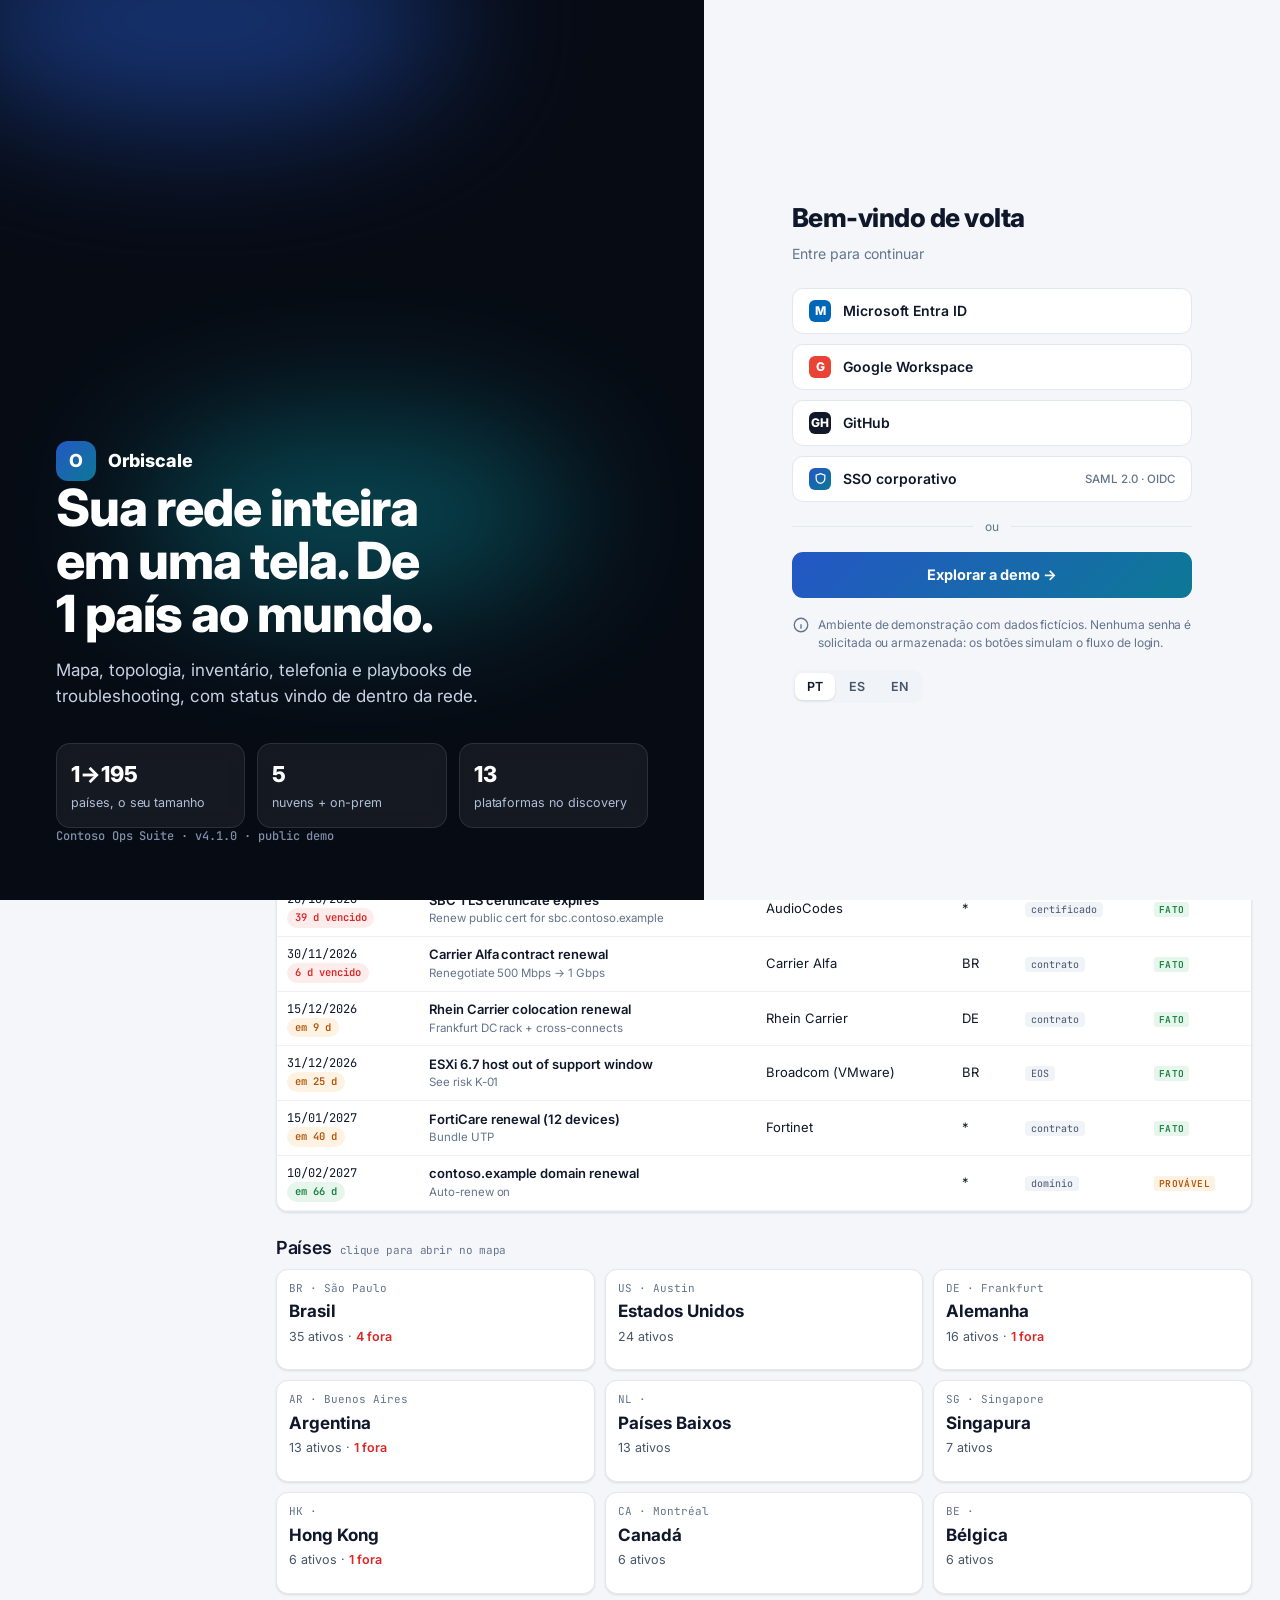
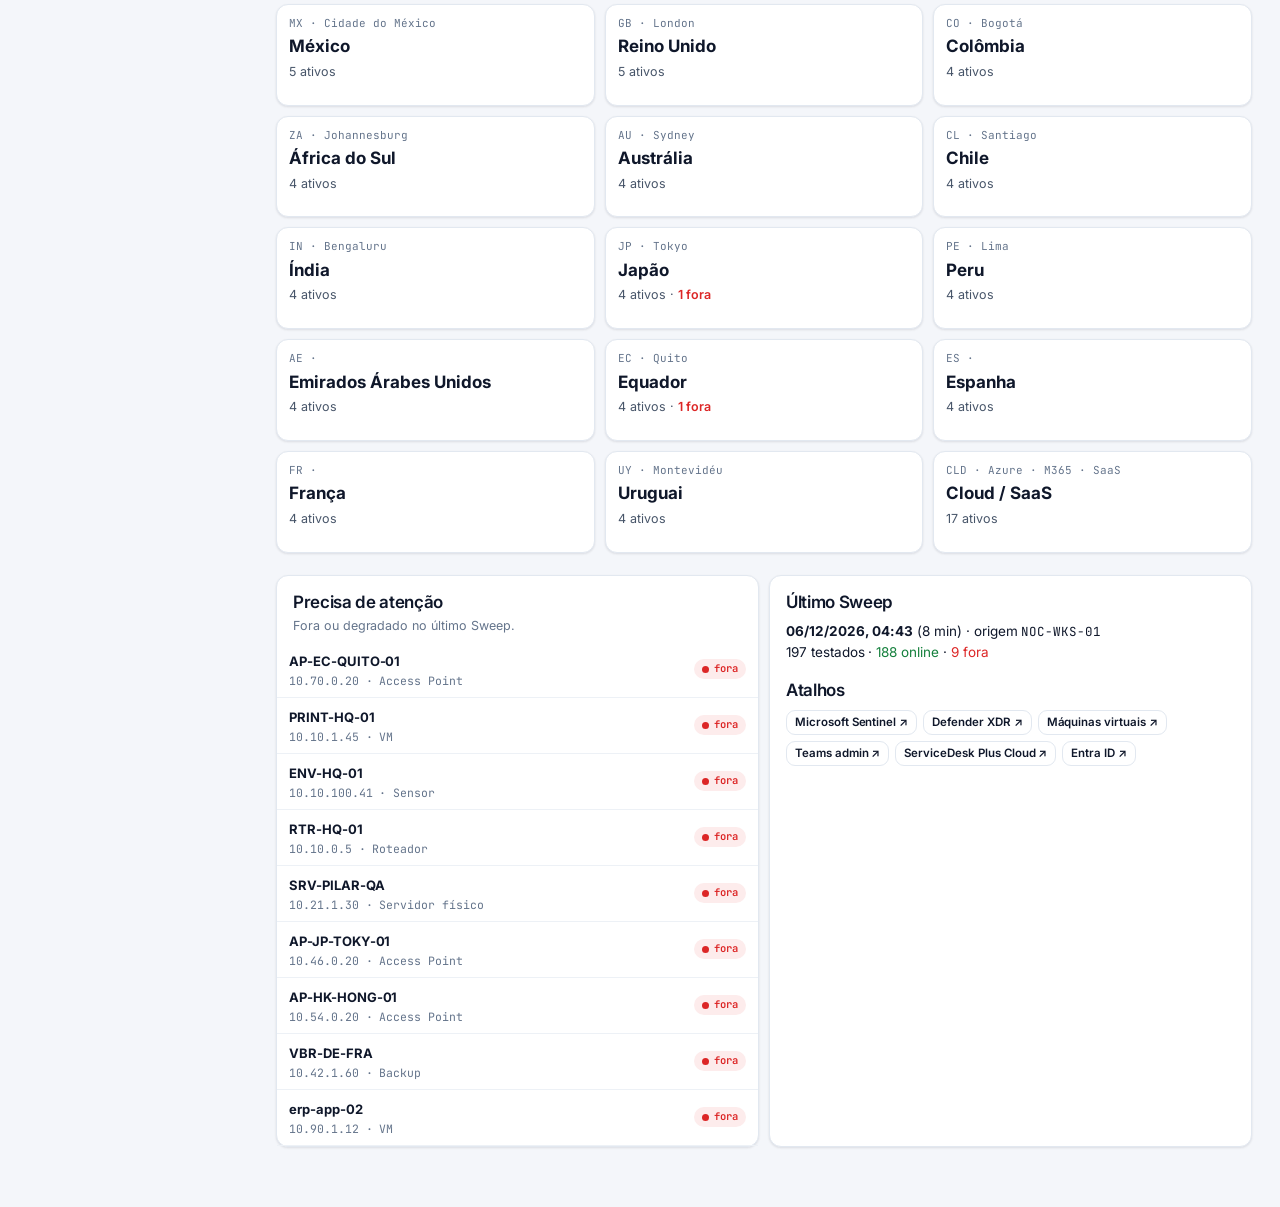
==== commit 1c60485d: "Add executive workspace, loading state and demo FinOps/work origins" ====
--- a/index.html
+++ b/index.html
@@ -11,6 +11,8 @@
 <meta name="twitter:card" content="summary_large_image">
 <meta name="twitter:image" content="https://netorojas.github.io/knoc-network-ops-console/docs/media/og.png">
 <meta name=viewport content="width=device-width,initial-scale=1,viewport-fit=cover"><style>:root{color-scheme:light;box-sizing:border-box;padding-top:env(safe-area-inset-top,0px);padding-bottom:env(safe-area-inset-bottom,0px)}html{scroll-padding-top:env(safe-area-inset-top,0px)}body{margin:0;padding:0;font:14px -apple-system,BlinkMacSystemFont,sans-serif;background:#faf9f5;color:#141413}img{max-width:100%}[hidden]:not([hidden=until-found i]){display:none!important}</style></head><body>
+<div id="suite-loading" role="status" aria-live="polite"><strong>Preparando seu workspace…</strong><span></span><span></span><small>Infraestrutura · demandas · custos</small></div><script>document.addEventListener('DOMContentLoaded',function(){setTimeout(function(){var b=document.getElementById('suite-loading');if(b){b.remove();var n=document.createElement('div');n.setAttribute('role','alert');n.textContent='A inicialização demorou mais que o esperado. Recarregue a página se o painel não responder.';document.body.prepend(n)}},10000)});</script><noscript><style>#suite-loading{display:none}</style>Ative JavaScript para usar o painel.</noscript>
+
 <title>Orbiscale · Network Ops Console</title>
 <link rel="preconnect" href="https://fonts.googleapis.com">
 <link rel="stylesheet" href="https://fonts.googleapis.com/css2?family=Barlow+Semi+Condensed:wght@500;600;700&family=IBM+Plex+Sans:wght@400;500;600&family=JetBrains+Mono:wght@400;600&display=swap">
@@ -2369,6 +2371,7 @@
 
 <link rel="stylesheet" href="assets/portal.css">
 <script src="assets/portal-content.js"></script>
+<script src="assets/suite-data.js"></script>
 <script src="assets/portal.js" data-product="knoc"></script>
 <link rel="stylesheet" href="assets/live.css">
 <script src="assets/live.js"></script>
--- a/assets/portal.css
+++ b/assets/portal.css
@@ -479,3 +479,18 @@
 @media (prefers-color-scheme:dark){:root[data-product][data-pbase="contrast"]:not([data-theme="light"]){--ground:#000000;--surface:#000000;--surface-2:#111111;--surface-3:#1C1C1C;--line:#BDBDBD;--line-soft:#8A8A8A;--ink:#FFFFFF;--ink-2:#F0F0F0;--ink-3:#D6D6D6;--ok:#7CFF8F;--warn:#FFD54F;--crit:#FF6E6E;--sea:#000814;--land:#1A1A1A;--land-k:#333333;--land-line:#FFFFFF;--pf-glass:#000000}}
 :root[data-product][data-pbase="contrast"][data-theme="dark"]{--ground:#000000;--surface:#000000;--surface-2:#111111;--surface-3:#1C1C1C;--line:#BDBDBD;--line-soft:#8A8A8A;--ink:#FFFFFF;--ink-2:#F0F0F0;--ink-3:#D6D6D6;--ok:#7CFF8F;--warn:#FFD54F;--crit:#FF6E6E;--sea:#000814;--land:#1A1A1A;--land-k:#333333;--land-line:#FFFFFF;--pf-glass:#000000}
 .pf-note:empty{display:none}
+
+/* Executive workspace */
+:root[data-palette="executive"]{--ink:#263445;--pf-shadow-lg:0 24px 60px rgba(21,34,56,.16)}
+:root[data-palette="executive"][data-theme="dark"]{--ink:#E4EBF3}
+@media(prefers-color-scheme:dark){:root[data-palette="executive"]:not([data-theme="light"]){--ink:#E4EBF3}}
+.pf-suite-kpis{display:grid;grid-template-columns:repeat(3,minmax(0,1fr));gap:16px;margin-bottom:24px}
+.pf-suite-kpis article{border:1px solid var(--line);border-radius:12px;padding:20px;background:var(--surface-2)}
+.pf-suite-kpis small{display:block;color:var(--ink-2)}.pf-suite-kpis strong{display:block;font-size:26px;margin-top:8px}
+.pf-table-wrap{overflow:auto;margin:16px 0 24px}.pf-suite-table{border-collapse:collapse;width:100%;font-size:13px}
+.pf-suite-table th,.pf-suite-table td{padding:12px;text-align:left;border-bottom:1px solid var(--line);vertical-align:top}.pf-suite-table th{background:var(--surface-2)}
+#suite-loading{position:fixed;inset:0;z-index:9999;background:#F4F6FA;color:#263445;display:grid;place-content:center;gap:16px;padding:24px}
+#suite-loading strong{font:600 22px system-ui}#suite-loading span{display:block;height:12px;width:min(360px,80vw);border-radius:6px;background:#DFE5EC}
+#suite-loading span:nth-child(3){width:65%}
+@media(max-width:640px){.pf-suite-kpis{grid-template-columns:1fr}.pf-utils{flex-wrap:wrap}.pf-suite-table{min-width:600px}}
+@media(prefers-reduced-motion:reduce){.pf-enter,.pf-ripple{animation:none!important}}
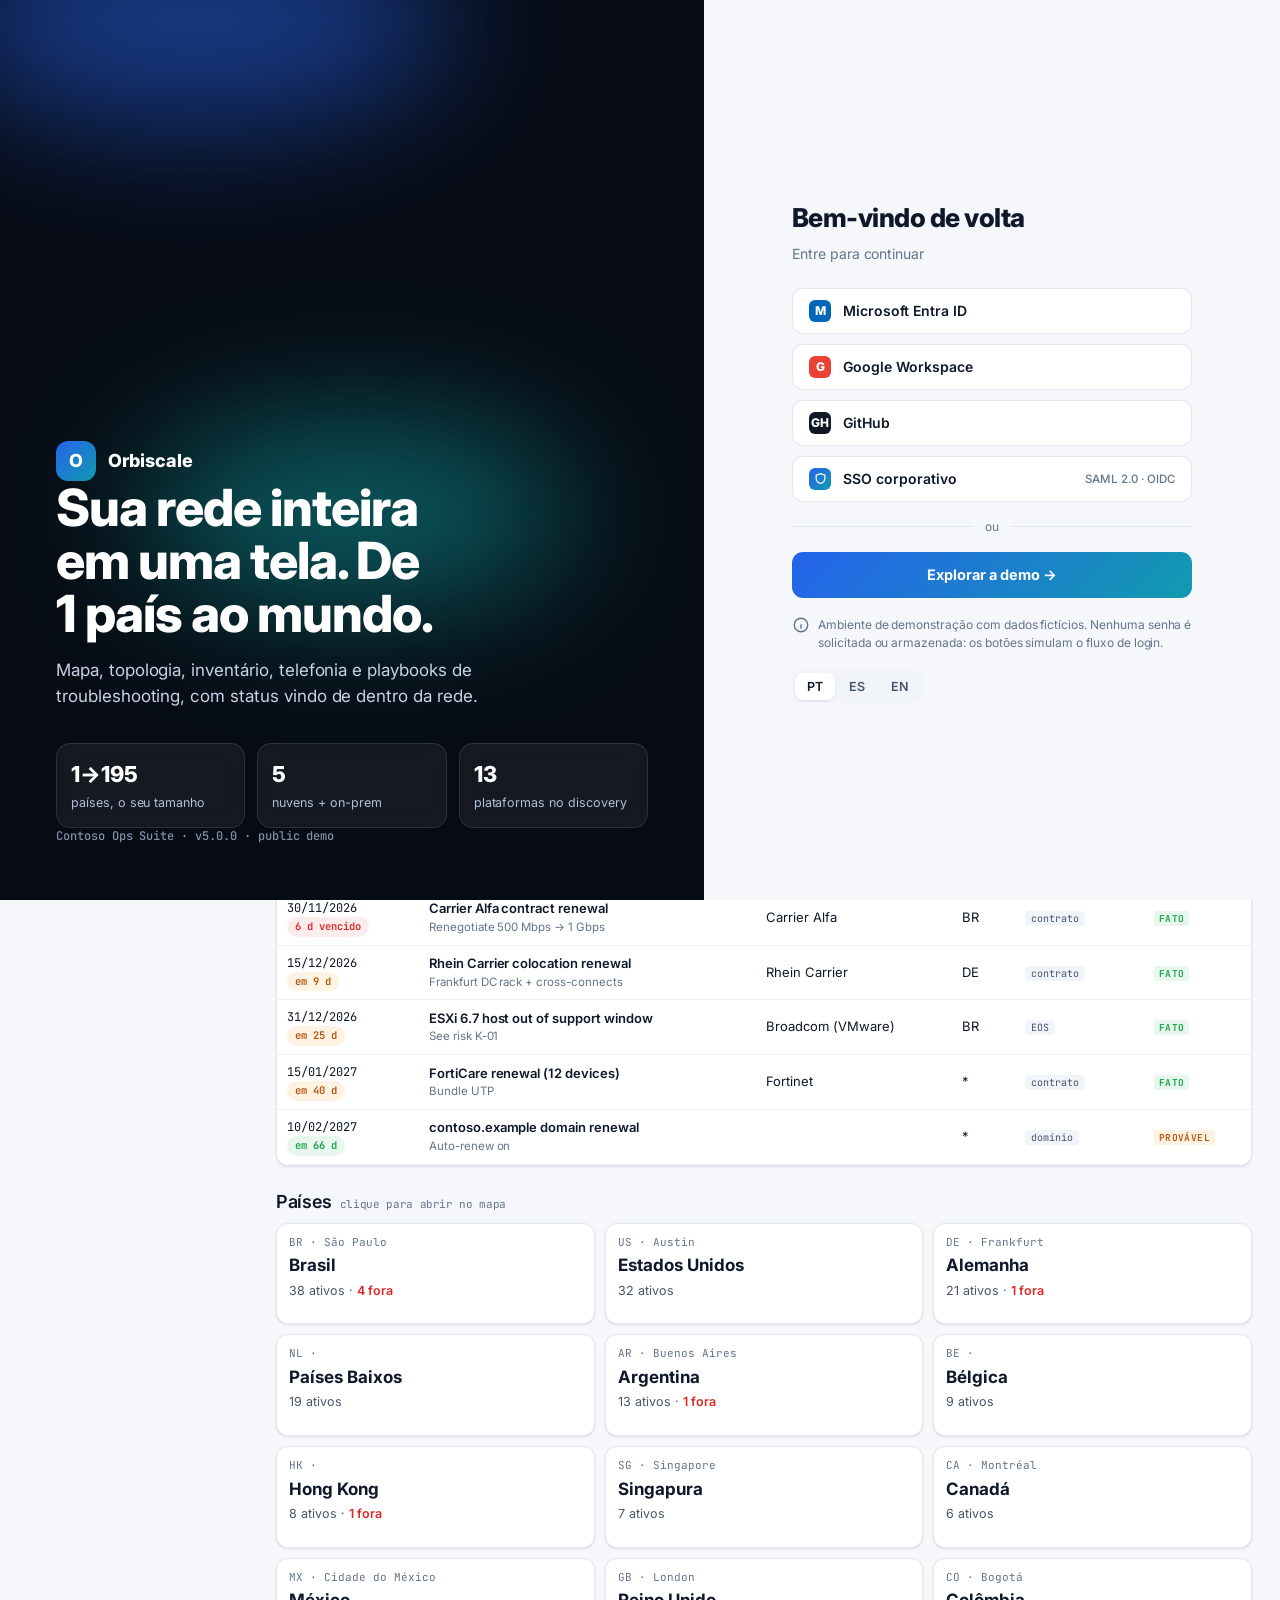
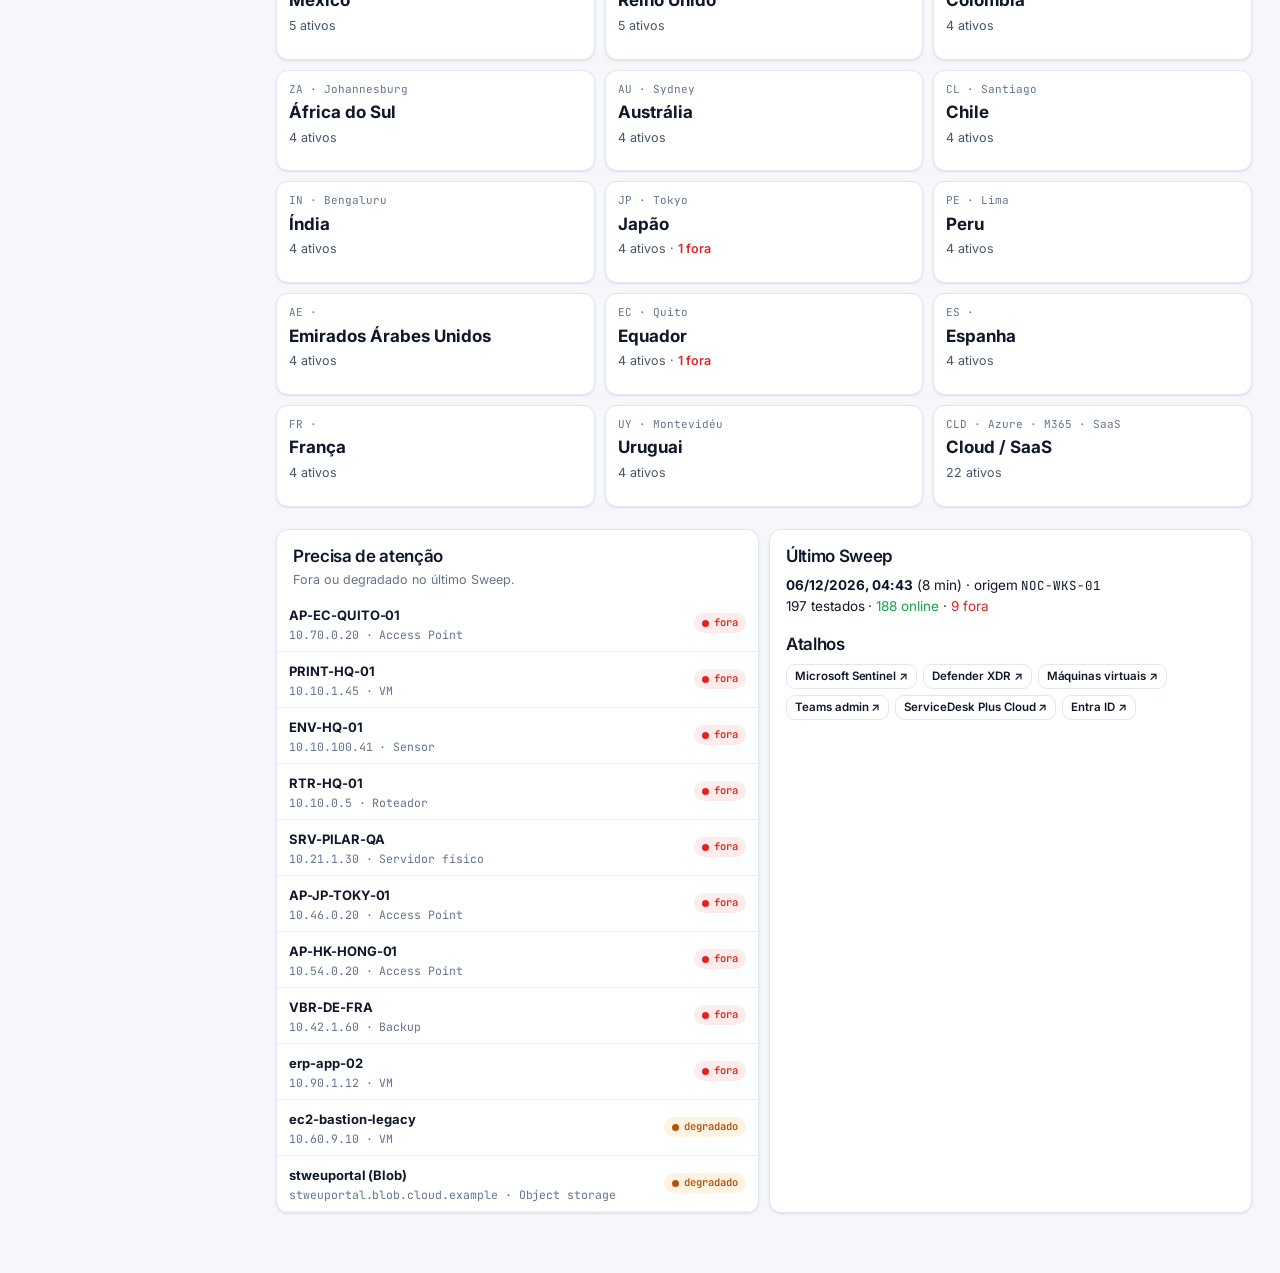
==== commit 6ba2703d: "feat: v5 multicloud, demands on the map and FinOps" ====
--- a/index.html
+++ b/index.html
@@ -11,7 +11,22 @@
 <meta name="twitter:card" content="summary_large_image">
 <meta name="twitter:image" content="https://netorojas.github.io/knoc-network-ops-console/docs/media/og.png">
 <meta name=viewport content="width=device-width,initial-scale=1,viewport-fit=cover"><style>:root{color-scheme:light;box-sizing:border-box;padding-top:env(safe-area-inset-top,0px);padding-bottom:env(safe-area-inset-bottom,0px)}html{scroll-padding-top:env(safe-area-inset-top,0px)}body{margin:0;padding:0;font:14px -apple-system,BlinkMacSystemFont,sans-serif;background:#faf9f5;color:#141413}img{max-width:100%}[hidden]:not([hidden=until-found i]){display:none!important}</style></head><body>
-<div id="suite-loading" role="status" aria-live="polite"><strong>Preparando seu workspace…</strong><span></span><span></span><small>Infraestrutura · demandas · custos</small></div><script>document.addEventListener('DOMContentLoaded',function(){setTimeout(function(){var b=document.getElementById('suite-loading');if(b){b.remove();var n=document.createElement('div');n.setAttribute('role','alert');n.textContent='A inicialização demorou mais que o esperado. Recarregue a página se o painel não responder.';document.body.prepend(n)}},10000)});</script><noscript><style>#suite-loading{display:none}</style>Ative JavaScript para usar o painel.</noscript>
+<div id="pf-splash" role="status" aria-live="polite"><style>
+#pf-splash{position:fixed;inset:0;z-index:5000;display:grid;place-items:center;background:#F5F7FB;font-family:Inter,-apple-system,'Segoe UI',sans-serif;transition:opacity .35s ease,visibility .35s}
+@media (prefers-color-scheme:dark){#pf-splash{background:#0B1220}}
+html[data-theme="dark"] #pf-splash{background:#0B1220}html[data-theme="light"] #pf-splash{background:#F5F7FB}
+#pf-splash.out{opacity:0;visibility:hidden}
+#pf-splash .w{display:flex;flex-direction:column;align-items:center;gap:18px;min-width:260px}
+#pf-splash .lg{width:64px;height:64px;border-radius:18px;background:linear-gradient(135deg,#2563EB,#0EA5A4);display:grid;place-items:center;color:#fff;font:800 28px Inter,sans-serif;box-shadow:0 14px 40px rgba(37,99,235,.35);animation:pfs-b 1.6s ease-in-out infinite}
+#pf-splash b{font-size:20px;color:#0F172A;letter-spacing:-.01em}@media (prefers-color-scheme:dark){#pf-splash b{color:#E6ECF5}}html[data-theme="dark"] #pf-splash b{color:#E6ECF5}
+#pf-splash .bar{width:220px;height:4px;border-radius:4px;background:rgba(100,116,139,.2);overflow:hidden}
+#pf-splash .bar i{display:block;height:100%;width:40%;border-radius:4px;background:linear-gradient(90deg,#2563EB,#0EA5A4);animation:pfs-l 1.1s ease-in-out infinite}
+#pf-splash small{font:500 12.5px 'JetBrains Mono',monospace;color:#64748B;min-height:16px}
+@keyframes pfs-l{0%{transform:translateX(-110%)}100%{transform:translateX(260%)}}
+@keyframes pfs-b{50%{transform:translateY(-4px)}}
+@media (prefers-reduced-motion:reduce){#pf-splash .lg,#pf-splash .bar i{animation:none}}
+</style><div class="w"><div class="lg">O</div><b>Orbiscale</b><div class="bar"><i></i></div><small id="pf-splash-msg">…</small></div>
+<script>(function(){var L=(navigator.language||'pt').slice(0,2),M={pt:["Carregando inventário…", "Desenhando o mapa…", "Lendo as nuvens…", "Montando a topologia…"],es:["Cargando inventario…", "Dibujando el mapa…", "Leyendo las nubes…", "Armando la topología…"],en:["Loading inventory…", "Drawing the map…", "Reading the clouds…", "Building the topology…"]}[L]||["Loading inventory…", "Drawing the map…", "Reading the clouds…", "Building the topology…"],i=0,e=document.getElementById('pf-splash-msg');function n(){if(!e||!document.getElementById('pf-splash'))return;e.textContent=M[i%M.length];i++;setTimeout(n,650)}n();window.__pfSplashAt=Date.now();setTimeout(function(){var s=document.getElementById('pf-splash');if(s)s.classList.add('out')},8000)})()</script></div>
 
 <title>Orbiscale · Network Ops Console</title>
 <link rel="preconnect" href="https://fonts.googleapis.com">
@@ -349,6 +364,7 @@
 <script src="assets/geo-world.js"></script>
 <script>window.KNOC_TR={"Operação": {"es": "Operación", "en": "Operation"}, "Visão geral": {"es": "Vista general", "en": "Overview"}, "Topologia": {"es": "Topología", "en": "Topology"}, "Inventário": {"es": "Inventario", "en": "Inventory"}, "Monitoria": {"es": "Monitoreo", "en": "Monitoring"}, "Endpoints & Pessoas": {"es": "Endpoints y Personas", "en": "Endpoints & People"}, "Conhecimento": {"es": "Conocimiento", "en": "Knowledge"}, "Telefonia": {"es": "Telefonía", "en": "Telephony"}, "Parceiros": {"es": "Socios", "en": "Partners"}, "Portais & Integrações": {"es": "Portales e Integraciones", "en": "Portals & Integrations"}, "Ferramentas": {"es": "Herramientas", "en": "Tools"}, "Assistente": {"es": "Asistente", "en": "Assistant"}, "Plataforma": {"es": "Plataforma", "en": "Platform"}, "Documentação": {"es": "Documentación", "en": "Documentation"}, "Pontos de atenção": {"es": "Puntos de atención", "en": "Attention items"}, "cópia embutida": {"es": "copia incrustada", "en": "embedded copy"}, "Importar status": {"es": "Importar estado", "en": "Import status"}, "ativos fora ·": {"es": "activos caídos ·", "en": "assets down ·"}, "! Pontos de atenção": {"es": "! Puntos de atención", "en": "! Attention items"}, "Mapa": {"es": "Mapa", "en": "Map"}, "A base ao vivo não conectou nesta visualização, então você está vendo o inventário embutido na página (somente leitura). Para editar e ver status ao vivo, abra o link do artifact no claude.ai logado com a conta da empresa.": {"es": "La base en vivo no se conectó en esta visualización, así que estás viendo el inventario incrustado en la página (solo lectura). Para editar y ver el estado en vivo, abre el enlace del artifact en claude.ai logueado con la cuenta de la empresa.", "en": "The live database didn't connect in this view, so you're seeing the inventory embedded in the page (read-only). To edit and see live status, open the artifact link on claude.ai logged in with the Contoso account."}, "Ativos cadastrados": {"es": "Activos registrados", "en": "Registered assets"}, "Fora": {"es": "Caído", "en": "Down"}, "precisam de olhar agora": {"es": "necesitan atención ahora", "en": "need attention now"}, "Degradado ou antigo": {"es": "Degradado o antiguo", "en": "Degraded or stale"}, "Nunca testados": {"es": "Nunca probados", "en": "Never tested"}, "entram no próximo Sweep": {"es": "entran en el próximo Sweep", "en": "included in the next Sweep"}, "Sem IP/FQDN": {"es": "Sin IP/FQDN", "en": "No IP/FQDN"}, "cadastro incompleto": {"es": "registro incompleto", "en": "incomplete registration"}, "Riscos altos abertos": {"es": "Riesgos altos abiertos", "en": "Open high risks"}, "Vencimentos & prazos": {"es": "Vencimientos y plazos", "en": "Due dates & deadlines"}, "contratos, licenças, certificados, faturamento": {"es": "contratos, licencias, certificados, facturación", "en": "contracts, licenses, certificates, billing"}, "Quando": {"es": "Cuándo", "en": "When"}, "O quê": {"es": "Qué", "en": "What"}, "Parceiro": {"es": "Socio", "en": "Partner"}, "País": {"es": "País", "en": "Country"}, "Tipo": {"es": "Tipo", "en": "Type"}, "contrato": {"es": "contrato", "en": "contract"}, "FATO": {"es": "HECHO", "en": "FACT"}, "pagamento": {"es": "pago", "en": "payment"}, "Países": {"es": "Países", "en": "Countries"}, "clique para abrir no mapa": {"es": "haga clic para abrir en el mapa", "en": "click to open on the map"}, "Brasil": {"es": "Brasil", "en": "Brazil"}, "Colômbia": {"es": "Colombia", "en": "Colombia"}, "Peru": {"es": "Perú", "en": "Peru"}, "México": {"es": "México", "en": "Mexico"}, "Equador": {"es": "Ecuador", "en": "Ecuador"}, "Uruguai": {"es": "Uruguay", "en": "Uruguay"}, "Paraguai": {"es": "Paraguay", "en": "Paraguay"}, "Bolívia": {"es": "Bolivia", "en": "Bolivia"}, "Canadá": {"es": "Canadá", "en": "Canada"}, "Precisa de atenção": {"es": "Necesita atención", "en": "Needs attention"}, "Fora ou degradado no último Sweep.": {"es": "Caído o degradado en el último Sweep.", "en": "Down or degraded in the last Sweep."}, "Último Sweep": {"es": "Último Sweep", "en": "Last Sweep"}, "Atalhos": {"es": "Atajos", "en": "Shortcuts"}, "Buscar ativo, IP, site, parceiro, página…  ( / )": {"es": "Buscar activo, IP, sitio, socio, página…  ( / )", "en": "Search asset, IP, site, partner, page…  ( / )"}, "Tudo num mapa: sites on-premise (●), Azure (⬢), SaaS (◆), fornecedores (■) e telefonia (▲). Clique em qualquer item para aproximar e ver os detalhes. ⌂ ou Esc volta para a visão completa. ! = informação faltando.": {"es": "Todo en un mapa: sitios on-premise (●), Azure (⬢), SaaS (◆), proveedores (■) y telefonía (▲). Haz clic en cualquier ítem para acercar y ver los detalles. ⌂ o Esc vuelve a la vista completa. ! = información faltante.", "en": "Everything on one map: on-premise sites (●), Azure (⬢), SaaS (◆), vendors (■) and telephony (▲). Click any item to zoom in and see the details. ⌂ or Esc returns to the full view. ! = missing information."}, "+ Novo site": {"es": "+ Nuevo sitio", "en": "+ New site"}, "NUVEM · AZURE · SAAS": {"es": "NUBE · AZURE · SAAS", "en": "CLOUD · AZURE · SAAS"}, "Azure Brasil": {"es": "Azure Brasil", "en": "Azure Brazil"}, "Fornec. globais": {"es": "Prov. globales", "en": "Global vendors"}, "Fornec. LATAM": {"es": "Prov. LATAM", "en": "LATAM vendors"}, "⌂ Tudo": {"es": "⌂ Todo", "en": "⌂ All"}, "CAMADAS": {"es": "CAPAS", "en": "LAYERS"}, "Serviços SaaS": {"es": "Servicios SaaS", "en": "SaaS Services"}, "Fornecedores": {"es": "Proveedores", "en": "Vendors"}, "Telefonia (números/troncos)": {"es": "Telefonía (números/troncos)", "en": "Telephony (numbers/trunks)"}, "fora": {"es": "caído", "en": "down"}, "degradado": {"es": "degradado", "en": "degraded"}, "sem teste": {"es": "sin prueba", "en": "untested"}, "falta info": {"es": "falta info", "en": "missing info"}, "Visão completa · Américas": {"es": "Vista completa · Américas", "en": "Full view · Americas"}, "⬢ Azure Brasil": {"es": "⬢ Azure Brasil", "en": "⬢ Azure Brazil"}, "sem status": {"es": "sin estado", "en": "no status"}, "Visão completa (Esc)": {"es": "Vista completa (Esc)", "en": "Full view (Esc)"}, "Aproximar": {"es": "Acercar", "en": "Zoom in"}, "Afastar": {"es": "Alejar", "en": "Zoom out"}, "Duas visões: Hierárquica (borda em cima → core → acesso, e blocos separados de servidores, voz, storage e cloud) e Grafo (estilo Obsidian: arraste os nós, passe o mouse para ver vizinhos). Por país e por nuvem: Azure Global e Azure Brasil. ! = informação faltando.": {"es": "Dos vistas: Jerárquica (borde arriba → core → acceso, y bloques separados de servidores, voz, storage y cloud) y Grafo (estilo Obsidian: arrastra los nodos, pasa el mouse para ver vecinos). Por país y por nube: Azure Global y Azure Brasil. ! = información faltante.", "en": "Two views: Hierarchical (edge on top → core → access, with separate blocks for servers, voice, storage and cloud) and Graph (Obsidian style: drag the nodes, hover to see neighbors). By country and by cloud: Azure Global and Azure Brazil. ! = missing information."}, "! sem ativos cadastrados": {"es": "! sin activos registrados", "en": "! no registered assets"}, "cadastre FW de borda, switch e link": {"es": "registre FW de borde, switch y link", "en": "register edge FW, switch and link"}, "SEGURANÇA DE BORDA": {"es": "SEGURIDAD DE BORDE", "en": "EDGE SECURITY"}, "SERVIDORES & COMPUTE": {"es": "SERVIDORES & COMPUTE", "en": "SERVERS & COMPUTE"}, "STORAGE · OOB · ENERGIA": {"es": "STORAGE · OOB · ENERGÍA", "en": "STORAGE · OOB · POWER"}, "SEGURANÇA · LOGS · MONITORIA": {"es": "SEGURIDAD · LOGS · MONITOREO", "en": "SECURITY · LOGS · MONITORING"}, "VOZ": {"es": "VOZ", "en": "VOICE"}, "Hospedado em": {"es": "Alojado en", "en": "Hosted in"}, "gerencia": {"es": "gestiona", "en": "manages"}, "sem IP": {"es": "sin IP", "en": "no IP"}, "Hierárquica": {"es": "Jerárquica", "en": "Hierarchical"}, "Grafo": {"es": "Grafo", "en": "Graph"}, "Enquadrar": {"es": "Encuadrar", "en": "Fit view"}, "Inferidas": {"es": "Inferidas", "en": "Inferred"}, "Vizinhos": {"es": "Vecinos", "en": "Neighbors"}, "Editar": {"es": "Editar", "en": "Edit"}, "Conectar": {"es": "Conectar", "en": "Connect"}, "+ Ativo": {"es": "+ Activo", "en": "+ Asset"}, "Segurança / borda": {"es": "Seguridad / borde", "en": "Security / edge"}, "Rede": {"es": "Red", "en": "Network"}, "Voz": {"es": "Voz", "en": "Voice"}, "Storage / energia / OOB": {"es": "Storage / energía / OOB", "en": "Storage / power / OOB"}, "Monitoria / logs": {"es": "Monitoreo / logs", "en": "Monitoring / logs"}, "tronco SIP": {"es": "tronco SIP", "en": "SIP trunk"}, "inferida": {"es": "inferida", "en": "inferred"}, "Tabela com filtros avançados ou mapa visual por país → site → categoria. Cor = categoria do recurso, borda esquerda = status, ! = informação faltando.": {"es": "Tabla con filtros avanzados o mapa visual por país → sitio → categoría. Color = categoría del recurso, borde izquierdo = estado, ! = información faltante.", "en": "Table with advanced filters or visual map by country → site → category. Color = resource category, left border = status, ! = missing information."}, "Alvos p/ Sweep": {"es": "Objetivos p/ Sweep", "en": "Targets for Sweep"}, "Todas as categorias": {"es": "Todas las categorías", "en": "All categories"}, "Site": {"es": "Sitio", "en": "Site"}, "Servidor físico": {"es": "Servidor físico", "en": "Physical server"}, "Hipervisor": {"es": "Hipervisor", "en": "Hypervisor"}, "SBC / Voz": {"es": "SBC / Voz", "en": "SBC / Voice"}, "Recurso cloud": {"es": "Recurso cloud", "en": "Cloud resource"}, "Segurança / SIEM": {"es": "Seguridad / SIEM", "en": "Security / SIEM"}, "Gerência OOB (iDRAC/iLO)": {"es": "Gerencia OOB (iDRAC/iLO)", "en": "OOB Management (iDRAC/iLO)"}, "Roteador": {"es": "Enrutador", "en": "Router"}, "UPS / Energia": {"es": "UPS / Energía", "en": "UPS / Power"}, "Outro": {"es": "Otro", "en": "Other"}, "VNet / sub-rede cloud": {"es": "VNet / subred cloud", "en": "VNet / cloud subnet"}, "NSG / regra de firewall cloud": {"es": "NSG / regla de firewall cloud", "en": "NSG / cloud firewall rule"}, "Assinatura / tenant": {"es": "Suscripción / tenant", "en": "Subscription / tenant"}, "PABX / central legada": {"es": "PABX / central heredada", "en": "PABX / legacy exchange"}, "Degradado": {"es": "Degradado", "en": "Degraded"}, "Status antigo": {"es": "Estado antiguo", "en": "Stale status"}, "Nunca testado": {"es": "Nunca probado", "en": "Never tested"}, "Onde": {"es": "Dónde", "en": "Where"}, "Ambiente": {"es": "Ambiente", "en": "Environment"}, "Produção": {"es": "Producción", "en": "Production"}, "Homologação": {"es": "Homologación", "en": "Staging"}, "Em projeto": {"es": "En proyecto", "en": "Planned"}, "Fabricante": {"es": "Fabricante", "en": "Manufacturer"}, "só com !": {"es": "solo con !", "en": "only with !"}, "fim de vida": {"es": "fin de vida", "en": "end of life"}, "Limpar": {"es": "Limpiar", "en": "Clear"}, "Tabela": {"es": "Tabla", "en": "Table"}, "Mapa visual": {"es": "Mapa visual", "en": "Visual map"}, "Função": {"es": "Función", "en": "Role"}, "Fabricante / modelo": {"es": "Fabricante / modelo", "en": "Manufacturer / model"}, "Versão": {"es": "Versión", "en": "Version"}, "Buscar nome, IP, serial, versão, nota…": {"es": "Buscar nombre, IP, serial, versión, nota…", "en": "Search name, IP, serial, version, note…"}, "nunca testado": {"es": "nunca probado", "en": "never tested"}, "Onde olhar e o que está fora agora. O status deste portal vem do Orbiscale Sweep; o Zabbix, o CPD Monitor e o Sentinel continuam sendo as fontes de alerta oficiais.": {"es": "Dónde mirar y qué está caído ahora. El estado de este portal viene del Orbiscale Sweep; el Zabbix, el CPD Monitor y el Sentinel siguen siendo las fuentes de alerta oficiales.", "en": "Where to look and what's down right now. This portal's status comes from Orbiscale Sweep; Zabbix, CPD Monitor and Sentinel remain the official alert sources."}, "+ Link de monitoria": {"es": "+ Enlace de monitoreo", "en": "+ Monitoring link"}, "Importar resultado do Orbiscale Sweep": {"es": "Importar resultado del Orbiscale Sweep", "en": "Import Orbiscale Sweep result"}, "Arraste o arquivo": {"es": "Arrastre el archivo", "en": "Drag the file"}, "gerado pelo script, ou cole o conteúdo. Cada ativo recebe estado, latência e horário do teste.": {"es": "generado por el script, o pega el contenido. Cada activo recibe estado, latencia y horario de la prueba.", "en": "generated by the script, or paste the content. Each asset gets status, latency and test time."}, "Solte o JSON aqui": {"es": "Suelte el JSON aquí", "en": "Drop the JSON here"}, "escolher arquivo": {"es": "elegir archivo", "en": "choose file"}, "colar texto": {"es": "pegar texto", "en": "paste text"}, "1 · Exportar alvos": {"es": "1 · Exportar objetivos", "en": "1 · Export targets"}, "2 · Como rodar o Sweep": {"es": "2 · Cómo ejecutar el Sweep", "en": "2 · How to run the Sweep"}, "Fora agora": {"es": "Caído ahora", "en": "Down now"}, "Painéis de monitoria": {"es": "Paneles de monitoreo", "en": "Monitoring dashboards"}, "Links do Zabbix e demais consoles. Cadastre a URL de cada instância (por país, se houver) com o botão acima.": {"es": "Enlaces de Zabbix y demás consolas. Registre la URL de cada instancia (por país, si corresponde) con el botón de arriba.", "en": "Links to Zabbix and other consoles. Register the URL of each instance (per country, if any) with the button above."}, "Fontes que já existem": {"es": "Fuentes que ya existen", "en": "Existing sources"}, "Serviço on-prem em produção. Servidor 10.10.1.60, sensor ENV-HQ-01 10.10.100.41. Relatório diário 07:00 e checagem de alerta a cada 5 min.": {"es": "Servicio on-prem en producción. Servidor 10.10.1.60, sensor ENV-HQ-01 10.10.100.41. Informe diario 07:00 y verificación de alerta cada 5 min.", "en": "On-prem service in production. Server 10.10.1.60, sensor ENV-HQ-01 10.10.100.41. Daily report 07:00 and alert check every 5 min."}, "SIEM do projeto MDR. Pendência: inventário de DCRs e quais logs chegam de fato.": {"es": "SIEM del proyecto MDR parceiro MDR. Pendiente: inventario de DCRs y qué logs llegan realmente.", "en": "SIEM for the MDR parceiro MDR project. Pending: DCR inventory and which logs actually arrive."}, "Alertas e Service Health da assinatura — atalho em Cloud & Tenants.": {"es": "Alertas y Service Health de la suscripción — acceso directo en Cloud & Tenants.", "en": "Alerts and Service Health for the subscription — shortcut in Cloud & Tenants."}, "Teste ativo (ICMP/TCP) a partir de dentro da rede. Alimenta mapa e topologia deste portal.": {"es": "Prueba activa (ICMP/TCP) desde dentro de la red. Alimenta el mapa y la topología de este portal.", "en": "Active test (ICMP/TCP) from inside the network. Feeds this portal's map and topology."}, "Histórico de Sweeps": {"es": "Historial de Sweeps", "en": "Sweep history"}, "Origem": {"es": "Origen", "en": "Source"}, "Testados": {"es": "Probados", "en": "Tested"}, "Importado por": {"es": "Importado por", "en": "Imported by"}, "Saúde do ambiente inteiro em uma nota de 0 a 100: disponibilidade (40%), cobertura de teste (20%), qualidade do cadastro (20%) e ciclo de vida (20%). Tudo clicável.": {"es": "Salud de todo el ambiente en una nota de 0 a 100: disponibilidad (40%), cobertura de pruebas (20%), calidad del registro (20%) y ciclo de vida (20%). Todo clicable.", "en": "Health of the entire environment as a score from 0 to 100: availability (40%), test coverage (20%), record quality (20%) and lifecycle (20%). Everything clickable."}, "Monitoria / Sweep": {"es": "Monitoreo / Sweep", "en": "Monitoring / Sweep"}, "Nota geral": {"es": "Nota general", "en": "Overall score"}, "Disponibilidade": {"es": "Disponibilidad", "en": "Availability"}, "Cobertura de teste": {"es": "Cobertura de pruebas", "en": "Test coverage"}, "Qualidade do cadastro": {"es": "Calidad del registro", "en": "Record quality"}, "Ciclo de vida": {"es": "Ciclo de vida", "en": "Lifecycle"}, "Último sweep": {"es": "Último sweep", "en": "Last sweep"}, "O sweep roda do seu notebook: ativos de outros países aparecem como \"fora\" quando não há rota/VPN até eles — não é necessariamente queda. Para visão real, rode o sweep de um jump host em cada país.": {"es": "El sweep se ejecuta desde tu notebook: los activos de otros países aparecen como \"caído\" cuando no hay ruta/VPN hasta ellos — no es necesariamente una caída real. Para una visión real, ejecute el sweep desde un jump host en cada país.", "en": "The sweep runs from your laptop: assets in other countries show as \"down\" when there's no route/VPN to them — it's not necessarily an actual outage. For a real picture, run the sweep from a jump host in each country."}, "Por domínio": {"es": "Por dominio", "en": "By domain"}, "Rede & borda": {"es": "Red y borde", "en": "Network & edge"}, "ativos": {"es": "activos", "en": "assets"}, "com !": {"es": "con !", "en": "with !"}, "Segurança & logs": {"es": "Seguridad y logs", "en": "Security & logs"}, "Storage / OOB / energia": {"es": "Storage / OOB / energía", "en": "Storage / OOB / power"}, "Por país": {"es": "Por país", "en": "By country"}, "Nota": {"es": "Nota", "en": "Score"}, "Ativos": {"es": "Activos", "en": "Assets"}, "Sem teste": {"es": "Sin prueba", "en": "Not tested"}, "Com !": {"es": "Con !", "en": "With !"}, "Riscos altos": {"es": "Riesgos altos", "en": "High risks"}, "Prazos ≤ 60d": {"es": "Plazos ≤ 60d", "en": "Deadlines ≤ 60d"}, "Fim de vida / sem suporte": {"es": "Fin de vida / sin soporte", "en": "End of life / unsupported"}, "Vencendo em 90 dias": {"es": "Vence en 90 días", "en": "Expiring in 90 days"}, "contratos, certificados, licenças, EOS": {"es": "contratos, certificados, licencias, EOS", "en": "contracts, certificates, licenses, EOS"}, "Colaboradores, computadores, celulares e tablets a partir do Intune. Clique num aparelho ou numa pessoa para aprofundar. Dados pessoais: portal privado da equipe de TI (LGPD) — compartilhe só com quem precisa.": {"es": "Colaboradores, computadoras, celulares y tablets desde Intune. Haga clic en un dispositivo o en una persona para profundizar. Datos personales: portal privado del equipo de TI (LGPD) — compártalo solo con quien lo necesite.", "en": "Employees, computers, phones and tablets from Intune. Click a device or a person to drill down. Personal data: private portal for the IT team (LGPD) — share only with those who need it."}, "Importar do Intune": {"es": "Importar de Intune", "en": "Import from Intune"}, "Ainda sem dados do Intune": {"es": "Aún sin datos de Intune", "en": "No Intune data yet"}, "Dois caminhos, ambos somente leitura:": {"es": "Dos caminos, ambos de solo lectura:", "en": "Two paths, both read-only:"}, "Mais rápido:": {"es": "Más rápido:", "en": "Fastest:"}, "(CSV). Solte o arquivo aqui.": {"es": "(CSV). Suelte el archivo aquí.", "en": "(CSV). Drop the file here."}, "Mais completo (com país e departamento):": {"es": "Más completo (con país y departamento):", "en": "More complete (with country and department):"}, "rode o script ao lado e solte o JSON aqui.": {"es": "ejecute el script de al lado y suelte el JSON aquí.", "en": "run the script alongside and drop the JSON here."}, "Solte o CSV do Intune ou o JSON do script aqui": {"es": "Suelte el CSV de Intune o el JSON del script aquí", "en": "Drop the Intune CSV or the script JSON here"}, "ou clique em Importar do Intune": {"es": "o haga clic en Importar de Intune", "en": "or click Import from Intune"}, "PROVÁVEL": {"es": "PROBABLE", "en": "LIKELY"}, "Exportar endpoints + país do usuário": {"es": "Exportar endpoints + país del usuario", "en": "Export endpoints + user country"}, "Copiar": {"es": "Copiar", "en": "Copy"}, "Escopos só de leitura: DeviceManagementManagedDevices.Read.All e User.Read.All. Não grava nada no tenant. Próximo passo: conectar o Intune direto aqui via conector do Microsoft 365, quando ele expuser dispositivos.": {"es": "Alcances solo de lectura: DeviceManagementManagedDevices.Read.All y User.Read.All. No escribe nada en el tenant. Próximo paso: conectar Intune directamente aquí vía el conector de Microsoft 365, cuando exponga dispositivos.", "en": "Read-only scopes: DeviceManagementManagedDevices.Read.All and User.Read.All. Writes nothing to the tenant. Next step: connect Intune directly here via the Microsoft 365 connector, once it exposes devices."}, "Abrir Intune · All devices ↗": {"es": "Abrir Intune · All devices ↗", "en": "Open Intune · All devices ↗"}, "Tudo que está com informação faltando, em todos os módulos. O \"!\" aparece no mapa, na topologia, no inventário, nos parceiros e nos portais. Cada linha é trabalho para buscar e cadastrar.": {"es": "Todo lo que tiene información faltante, en todos los módulos. El \"!\" aparece en el mapa, en la topología, en el inventario, en los proveedores y en los portales. Cada línea es trabajo por buscar y registrar.", "en": "Everything with missing information, across all modules. The \"!\" shows up on the map, in the topology, in the inventory, in vendors and in the portals. Each row is work to look up and register."}, "Exportar CSV": {"es": "Exportar CSV", "en": "Export CSV"}, "com pendência": {"es": "con pendiente", "en": "with pending items"}, "Portais": {"es": "Portales", "en": "Portals"}, "Todos os países": {"es": "Todos los países", "en": "All countries"}, "Todos os módulos": {"es": "Todos los módulos", "en": "All modules"}, "Campos que mais faltam": {"es": "Campos que más faltan", "en": "Fields most often missing"}, "Como zerar isso": {"es": "Cómo dejar esto en cero", "en": "How to clear this to zero"}, "→ rode o Orbiscale Sweep diário (Monitoria).": {"es": "→ ejecute el Orbiscale Sweep diario (Monitoreo).", "en": "→ run the daily Orbiscale Sweep (Monitoring)."}, "serial / modelo / versão": {"es": "serial / modelo / versión", "en": "serial / model / version"}, ") e portal FortiCloud.": {"es": ") y portal FortiCloud.", "en": ") and FortiCloud portal."}, "operadora / conta": {"es": "operador / cuenta", "en": "carrier / account"}, "→ contratos no SDP e faturas.": {"es": "→ contratos en SDP y facturas.", "en": "→ contracts in SDP and invoices."}, "horário / feriados das URAs": {"es": "horario / feriados de las URAs", "en": "schedule / holidays for the IVRs"}, "→ export do Teams (Telefonia).": {"es": "→ exportación de Teams (Telefonía).", "en": "→ export from Teams (Telephony)."}, "→ export do Intune (Endpoints & Pessoas).": {"es": "→ exportación de Intune (Endpoints y Personas).", "en": "→ export from Intune (Endpoints & People)."}, "Filtrar…": {"es": "Filtrar…", "en": "Filter…"}, "Troubleshooting por camada": {"es": "Troubleshooting por capa", "en": "Troubleshooting by layer"}, "Ordem de sempre: Rede → Firewall → DNS → DHCP → VPN → Azure → M365 → Win Server → Aplicação → Endpoint. Comece pela camada que a evidência aponta; sem evidência, comece de baixo.": {"es": "Orden de siempre: Red → Firewall → DNS → DHCP → VPN → Azure → M365 → Win Server → Aplicación → Endpoint. Comience por la capa que señale la evidencia; sin evidencia, comience desde abajo.", "en": "Usual order: Network → Firewall → DNS → DHCP → VPN → Azure → M365 → Win Server → Application → Endpoint. Start at the layer the evidence points to; with no evidence, start from the bottom."}, "Passo 0, sempre:": {"es": "Paso 0, siempre:", "en": "Step 0, always:"}, "escopo afetado (um usuário ou o site?) e última mudança conhecida (o quê, quando, quem). Sem isso fechado, não discuta solução.": {"es": "alcance afectado (¿un usuario o el sitio?) y último cambio conocido (qué, cuándo, quién). Sin esto definido, no discuta solución.", "en": "affected scope (one user or the whole site?) and last known change (what, when, who). Without this nailed down, don't discuss a fix."}, "Qual é o sintoma?": {"es": "¿Cuál es el síntoma?", "en": "What's the symptom?"}, "Site inteiro sem internet": {"es": "Sitio entero sin internet", "en": "Entire site without internet"}, "Usuário não navega": {"es": "Usuario no navega", "en": "User can't browse"}, "Sem IP / APIPA": {"es": "Sin IP / APIPA", "en": "No IP / APIPA"}, "VPN não sobe": {"es": "VPN no levanta", "en": "VPN won't come up"}, "Firewall bloqueando": {"es": "Firewall bloqueando", "en": "Firewall blocking"}, "VM Azure inacessível": {"es": "VM de Azure inaccesible", "en": "Azure VM unreachable"}, "Host ESXi / VM parada": {"es": "Host ESXi / VM detenida", "en": "ESXi host / VM down"}, "Ligação não entra / sem áudio": {"es": "Llamada no entra / sin audio", "en": "Call won't come in / no audio"}, "Outlook / Teams lento": {"es": "Outlook / Teams lento", "en": "Outlook / Teams slow"}, "Aparelho não conforme": {"es": "Dispositivo no conforme", "en": "Device non-compliant"}, "Servidor Windows com erro": {"es": "Servidor Windows con error", "en": "Windows server with error"}, "App não abre": {"es": "App no abre", "en": "App won't open"}, "Quem está fora agora": {"es": "Quién está caído ahora", "en": "Who's down now"}, "Ver no mapa": {"es": "Ver en el mapa", "en": "See on map"}, "Preencha uma vez — os comandos abaixo já saem prontos": {"es": "Complete una vez — los comandos de abajo salen listos", "en": "Fill in once — the commands below come out ready to use"}, "Porta": {"es": "Puerto", "en": "Port"}, "Servidor DNS": {"es": "Servidor DNS", "en": "DNS server"}, "UPN do usuário": {"es": "UPN del usuario", "en": "User UPN"}, "Puxar de um ativo do inventário…": {"es": "Extraer de un activo del inventario…", "en": "Pull from an inventory asset…"}, "Aplicação": {"es": "Aplicación", "en": "Application"}, "Voz / Teams DR": {"es": "Voz / Teams DR", "en": "Voice / Teams DR"}, "Existe link físico e camada 2? O host enxerga o gateway?": {"es": "¿Existe enlace físico y capa 2? ¿El host ve el gateway?", "en": "Is there physical link and layer 2? Can the host see the gateway?"}, "Checar": {"es": "Verificar", "en": "Check"}, "Um usuário ou o site inteiro? Escopo antes de solução.": {"es": "¿Un usuario o el sitio entero? Alcance antes que solución.", "en": "One user or the entire site? Scope before solution."}, "Última mudança conhecida no site (GMUD, cabo, switch, firmware).": {"es": "Último cambio conocido en el sitio (GMUD, cable, switch, firmware).", "en": "Last known change at the site (change request, cable, switch, firmware)."}, "Link do NIC, velocidade e duplex; VLAN correta na porta.": {"es": "Link del NIC, velocidad y duplex; VLAN correcta en el puerto.", "en": "NIC link, speed and duplex; correct VLAN on the port."}, "Gateway responde? ARP resolve o MAC do gateway?": {"es": "¿El gateway responde? ¿ARP resuelve el MAC del gateway?", "en": "Does the gateway respond? Does ARP resolve the gateway's MAC?"}, "Comandos": {"es": "Comandos", "en": "Commands"}, "FATO = sintaxe conferida em documentação oficial · PROVÁVEL = padrão de mercado, confirme na sua versão · nada aqui altera configuração, exceto onde está escrito.": {"es": "HECHO = sintaxis verificada en documentación oficial · PROBABLE = estándar de mercado, confirme en su versión · nada aquí altera configuración, excepto donde está indicado.", "en": "FACT = syntax verified in official documentation · LIKELY = market standard, confirm on your version · nothing here changes configuration, except where noted."}, "Windows · estado do adaptador": {"es": "Windows · estado del adaptador", "en": "Windows · adapter status"}, "Windows · IP, gateway e DNS": {"es": "Windows · IP, gateway y DNS", "en": "Windows · IP, gateway and DNS"}, "Windows · tabela ARP": {"es": "Windows · tabla ARP", "en": "Windows · ARP table"}, "FortiGate · interfaces físicas": {"es": "FortiGate · interfaces físicas", "en": "FortiGate · physical interfaces"}, "FortiGate · ping a partir do firewall": {"es": "FortiGate · ping desde el firewall", "en": "FortiGate · ping from the firewall"}, "O que NÃO fazer agora:": {"es": "Lo que NO hacer ahora:", "en": "What NOT to do now:"}, "Não reinicie o switch do site para \"ver se volta\": você perde a evidência e derruba quem estava funcionando.": {"es": "No reinicie el switch del sitio para \"ver si vuelve\": pierde la evidencia y tumba a quienes estaban funcionando.", "en": "Don't restart the site switch to \"see if it comes back\": you lose the evidence and take down whoever was working."}, "Atalhos diretos para os blades do Azure, segurança e M365. Os links do portal Azure abrem no tenant configurado abaixo.": {"es": "Accesos directos a los blades de Azure, seguridad y M365. Los enlaces del portal Azure abren en el tenant configurado abajo.", "en": "Direct shortcuts to Azure blades, security and M365. Azure portal links open in the tenant configured below."}, "+ Link da equipe": {"es": "+ Enlace del equipo", "en": "+ Team link"}, "Contas": {"es": "Cuentas", "en": "Accounts"}, "nominal para o dia a dia · Global Admin (conta separada) só com PIM/necessidade": {"es": "nominal para el día a día · Global Admin (conta separada) solo con PIM/necesidad", "en": "nominal for day-to-day use · Global Admin (conta separada) only with PIM/need"}, "Ajustar": {"es": "Ajustar", "en": "Adjust"}, "Os deep links do portal Azure estão marcados PROVÁVEL: o formato é o padrão do portal, mas confirme no primeiro clique. Links dos outros portais (Entra, Intune, Defender, M365) são os endereços oficiais.": {"es": "Los deep links del portal Azure están marcados como PROBABLE: el formato es el estándar del portal, pero confirme en el primer clic. Los enlaces de los demás portales (Entra, Intune, Defender, M365) son las direcciones oficiales.", "en": "The Azure portal deep links are marked LIKELY: the format is the portal's standard pattern, but confirm on the first click. Links to the other portals (Entra, Intune, Defender, M365) are the official addresses."}, "Azure — recursos": {"es": "Azure — recursos", "en": "Azure — resources"}, "Máquinas virtuais": {"es": "Máquinas virtuales", "en": "Virtual machines"}, "Todas as VMs do tenant": {"es": "Todas las VMs del tenant", "en": "All VMs in the tenant"}, "Organização por projeto / país": {"es": "Organización por proyecto / país", "en": "Organization by project / country"}, "Azure Arc — máquinas": {"es": "Azure Arc — máquinas", "en": "Azure Arc — machines"}, "VMs on-prem onboardadas (frente MDR)": {"es": "VMs on-prem incorporadas (frente MDR)", "en": "On-prem VMs onboarded (MDR workstream)"}, "Redes virtuais (VNets)": {"es": "Redes virtuales (VNets)", "en": "Virtual networks (VNets)"}, "Endereçamento e peerings": {"es": "Direccionamiento y peerings", "en": "Addressing and peerings"}, "Regras de entrada/saída": {"es": "Reglas de entrada/salida", "en": "Inbound/outbound rules"}, "Túneis site-to-site": {"es": "Túneles site-to-site", "en": "Site-to-site tunnels"}, "Segredos ficam lá, nunca aqui": {"es": "Los secretos quedan allá, nunca aquí", "en": "Secrets live there, never here"}, "Runbooks e agendamentos": {"es": "Runbooks y programaciones", "en": "Runbooks and schedules"}, "Monitor — alertas": {"es": "Monitor — alertas", "en": "Monitor — alerts"}, "Alertas disparados": {"es": "Alertas disparadas", "en": "Triggered alerts"}, "Incidentes Microsoft que afetam a assinatura": {"es": "Incidentes de Microsoft que afectan la suscripción", "en": "Microsoft incidents affecting the subscription"}, "Custos": {"es": "Costos", "en": "Costs"}, "Segurança & SIEM": {"es": "Seguridad y SIEM", "en": "Security & SIEM"}, "Workspace LAW-siem · projeto MDR": {"es": "Workspace LAW-siem · proyecto MDR parceiro MDR", "en": "Workspace LAW-siem · MDR parceiro MDR project"}, "LAW-siem e demais": {"es": "LAW-siem y demás", "en": "LAW-siem and others"}, "Inventário de DCRs (pendência MDR)": {"es": "Inventario de DCRs (pendiente MDR)", "en": "DCR inventory (MDR pending)"}, "Incidentes, dispositivos, caça": {"es": "Incidentes, dispositivos, caza", "en": "Incidents, devices, hunting"}, "Postura e recomendações": {"es": "Postura y recomendaciones", "en": "Posture and recommendations"}, "DLP, retenção, auditoria": {"es": "DLP, retención, auditoría", "en": "DLP, retention, audit"}, "Identidade & endpoint": {"es": "Identidad y endpoint", "en": "Identity & endpoint"}, "Usuários, grupos, Conditional Access, PIM": {"es": "Usuarios, grupos, Conditional Access, PIM", "en": "Users, groups, Conditional Access, PIM"}, "Dispositivos, Autopilot, remediações": {"es": "Dispositivos, Autopilot, remediaciones", "en": "Devices, Autopilot, remediations"}, "Licenças, service health, mensagens": {"es": "Licencias, service health, mensajes", "en": "Licenses, service health, messages"}, "Caixas, regras, rastreamento": {"es": "Buzones, reglas, rastreo", "en": "Mailboxes, rules, tracking"}, "Voz, Direct Routing, políticas": {"es": "Voz, Direct Routing, políticas", "en": "Voice, Direct Routing, policies"}, "Status dos serviços do tenant": {"es": "Estado de los servicios del tenant", "en": "Tenant service status"}, "DevOps & repositório": {"es": "DevOps y repositorio", "en": "DevOps & repository"}, "Repo it.infra": {"es": "Repo it.infra (org con el typo histórico)", "en": "it.infra repo (org with the historical typo)"}, "Chamados, CMDB, mudanças": {"es": "Tickets, CMDB, cambios", "en": "Tickets, CMDB, changes"}, "Fornecedores & status": {"es": "Proveedores y estado", "en": "Vendors & status"}, "Contratos, firmware, tickets": {"es": "Contratos, firmware, tickets", "en": "Contracts, firmware, tickets"}, "Avisos de vulnerabilidade Fortinet": {"es": "Avisos de vulnerabilidad de Fortinet", "en": "Fortinet vulnerability advisories"}, "Status público do Azure": {"es": "Estado público de Azure", "en": "Public Azure status"}, "Manuais e config notes do SBC": {"es": "Manuales y config notes del SBC", "en": "Manuals and config notes for the SBC"}, "Outros": {"es": "Otros", "en": "Other"}, "Links da equipe": {"es": "Enlaces del equipo", "en": "Team links"}, "editar ou remover": {"es": "editar o eliminar", "en": "edit or remove"}, "Título": {"es": "Título", "en": "Title"}, "Categoria": {"es": "Categoría", "en": "Category"}, "Excluir": {"es": "Eliminar", "en": "Delete"}, "Teams Direct Routing com SBC AudioCodes. Fluxo, fatos de protocolo, sintomas comuns e comandos de leitura.": {"es": "Teams Direct Routing con SBC AudioCodes. Flujo, hechos de protocolo, síntomas comunes y comandos de lectura.", "en": "Teams Direct Routing with AudioCodes SBC. Flow, protocol facts, common symptoms and read-only commands."}, "Mapa de chamadas": {"es": "Mapa de llamadas", "en": "Call map"}, "Teams → SBC → operadora → país · clique para abrir · tracejado = SBC antigo · ! = falta informação": {"es": "Teams → SBC → operador → país · clic para abrir · punteado = SBC antiguo · ! = falta información", "en": "Teams → SBC → carrier → country · click to open · dashed = old SBC · ! = missing information"}, "OPERADORA / TRONCO SIP": {"es": "OPERADOR / TRONCO SIP", "en": "CARRIER / SIP TRUNK"}, "PAÍS · NÚMERO PRINCIPAL · URA": {"es": "PAÍS · NÚMERO PRINCIPAL · IVR", "en": "COUNTRY · MAIN NUMBER · IVR"}, "Próximo: plugar o AudioCodes (API REST com usuário Monitor, só leitura) para trazer status de proxy set, chamadas ativas e alarmes em tempo real para este mapa.": {"es": "Próximo: conectar el AudioCodes (API REST con usuario Monitor, solo lectura) para traer estado de proxy set, llamadas activas y alarmas en tiempo real a este mapa.", "en": "Next: plug in the AudioCodes (REST API with Monitor user, read-only) to bring proxy set status, active calls and real-time alarms to this map."}, "Números, URAs e planos por país": {"es": "Números, IVRs y planes por país", "en": "Numbers, IVRs and plans by country"}, "Todos": {"es": "Todos", "en": "All"}, "Números": {"es": "Números", "en": "Numbers"}, "Número": {"es": "Número", "en": "Number"}, "Uso": {"es": "Uso", "en": "Usage"}, "Operadora": {"es": "Operador", "en": "Carrier"}, "Destino": {"es": "Destino", "en": "Destination"}, "principal": {"es": "principal", "en": "main"}, "URAs / Auto Attendants": {"es": "IVRs / Auto Attendants", "en": "IVRs / Auto Attendants"}, "horário/feriados não documentados": {"es": "horario/feriados no documentados", "en": "undocumented hours/holidays"}, "Destino:": {"es": "Destino:", "en": "Destination:"}, "Horário:": {"es": "Horario:", "en": "Schedule:"}, "Troncos SIP & SBC": {"es": "Troncales SIP y SBC", "en": "SIP Trunks & SBC"}, "HIPÓTESE": {"es": "HIPÓTESIS", "en": "HYPOTHESIS"}, "Planos de discagem, políticas e regras": {"es": "Planes de marcado, políticas y reglas", "en": "Dial plans, policies and rules"}, "Lacunas que ainda faltam": {"es": "Brechas que aún faltan", "en": "Gaps still missing"}, "Completar com o export do Teams (somente leitura)": {"es": "Completar con el export de Teams (solo lectura)", "en": "Complete with the Teams export (read-only)"}, "Cmdlets do módulo MicrosoftTeams. Rode com a conta de admin, salve os JSON e me mande — eu importo aqui. Nada é alterado no tenant.": {"es": "Cmdlets del módulo MicrosoftTeams. Ejecute con la cuenta de admin, guarde los JSON y envíemelos — yo los importo aquí. Nada se altera en el tenant.", "en": "Cmdlets from the MicrosoftTeams module. Run with the admin account, save the JSON files and send them to me — I import them here. Nothing is changed in the tenant."}, "Exportar voz do tenant (READ-ONLY)": {"es": "Exportar voz del tenant (SOLO LECTURA)", "en": "Export tenant voice config (READ-ONLY)"}, "O export de usuários sai sem nome/UPN de propósito: só país, número e políticas. Você tem uma pasta": {"es": "El export de usuarios sale sin nombre/UPN a propósito: solo país, número y políticas. Usted tiene una carpeta", "en": "The user export leaves out name/UPN on purpose: only country, number and policies. You have a folder"}, "no seu perfil — se for isso, me libere o acesso e eu importo.": {"es": "en su perfil — si es así, libéreme el acceso y yo lo importo.", "en": "in your profile — if that's it, grant me access and I'll import it."}, "Caminho de uma chamada": {"es": "Ruta de una llamada", "en": "Call path"}, "Cliente Teams": {"es": "Cliente Teams", "en": "Teams client"}, "usuário com Enterprise Voice": {"es": "usuario con Enterprise Voice", "en": "user with Enterprise Voice"}, "nuvem Microsoft": {"es": "nube de Microsoft", "en": "Microsoft cloud"}, "FQDN público + certificado": {"es": "FQDN público + certificado", "en": "Public FQDN + certificate"}, "Operadora / PSTN": {"es": "Operador / PSTN", "en": "Carrier / PSTN"}, "ou PABX legado (Avaya)": {"es": "o PBX heredado (Avaya)", "en": "or legacy PBX (Avaya)"}, "SBCs no inventário": {"es": "SBCs en el inventario", "en": "SBCs in inventory"}, "Fatos de protocolo": {"es": "Hechos de protocolo", "en": "Protocol facts"}, "Sinalização SBC → Microsoft vai para a porta 5061 (SIP/TLS). Do lado do SBC a porta é a definida no próprio SBC.": {"es": "La señalización SBC → Microsoft va al puerto 5061 (SIP/TLS). Del lado del SBC el puerto es el definido en el propio SBC.", "en": "SBC → Microsoft signaling goes to port 5061 (SIP/TLS). On the SBC side the port is the one defined on the SBC itself."}, "O SBC deve usar os três FQDNs: sip.pstnhub.microsoft.com, sip2.pstnhub.microsoft.com e sip3.pstnhub.microsoft.com. Equipamento que aceita nome pode usar sip-all.pstnhub.microsoft.com.": {"es": "El SBC debe usar los tres FQDNs: sip.pstnhub.microsoft.com, sip2.pstnhub.microsoft.com y sip3.pstnhub.microsoft.com. El equipo que acepta nombre puede usar sip-all.pstnhub.microsoft.com.", "en": "The SBC must use the three FQDNs: sip.pstnhub.microsoft.com, sip2.pstnhub.microsoft.com and sip3.pstnhub.microsoft.com. Equipment that accepts a name can use sip-all.pstnhub.microsoft.com."}, "SIP OPTIONS precisa retornar 200 OK nos dois sentidos. Sem isso o SBC aparece inativo no Teams admin.": {"es": "SIP OPTIONS necesita devolver 200 OK en ambos sentidos. Sin eso el SBC aparece inactivo en Teams admin.", "en": "SIP OPTIONS needs to return 200 OK in both directions. Without that the SBC shows as inactive in Teams admin."}, "O FQDN no Contact header precisa casar com CN/SAN do certificado público. Contact com IP em vez de FQDN recebe 403 Forbidden.": {"es": "El FQDN en el Contact header debe coincidir con el CN/SAN del certificado público. Contact con IP en lugar de FQDN recibe 403 Forbidden.", "en": "The FQDN in the Contact header must match the CN/SAN of the public certificate. Contact with an IP instead of an FQDN gets 403 Forbidden."}, "Fonte: Microsoft Learn —": {"es": "Fuente: Microsoft Learn —", "en": "Source: Microsoft Learn —"}, "Troncos SIP por país": {"es": "Troncales SIP por país", "en": "SIP trunks by country"}, "fonte: CMDB Telefonia · projeto SBC": {"es": "fuente: CMDB Telefonía · projeto SBC", "en": "source: CMDB Telephony · projeto SBC"}, "Estado do tronco": {"es": "Estado del troncal", "en": "Trunk status"}, "Teste": {"es": "Prueba", "en": "Test"}, "Ativo": {"es": "Activo", "en": "Active"}, "“Estado do tronco” vem do CMDB (baseline 07/Mai/2026). “Teste” é o último Orbiscale Sweep (ICMP): carrier que não responde ping não significa tronco fora.": {"es": "“Estado del troncal” viene del CMDB (baseline 07/May/2026). “Prueba” es el último Orbiscale Sweep (ICMP): un carrier que no responde ping no significa troncal caído.", "en": "“Trunk status” comes from the CMDB (baseline 07/May/2026). “Test” is the latest Orbiscale Sweep (ICMP): a carrier that doesn't respond to ping doesn't mean the trunk is down."}, "Riscos de telefonia": {"es": "Riesgos de telefonía", "en": "Telephony risks"}, "Descrição": {"es": "Descripción", "en": "Description"}, "Ação proposta": {"es": "Acción propuesta", "en": "Proposed action"}, "MEDIO": {"es": "MEDIO", "en": "MEDIUM"}, "aberto": {"es": "abierto", "en": "open"}, "BAIXO": {"es": "BAJO", "en": "LOW"}, "ALTO": {"es": "ALTO", "en": "HIGH"}, "Sintoma → onde olhar": {"es": "Síntoma → dónde mirar", "en": "Symptom → where to look"}, "Sintoma": {"es": "Síntoma", "en": "Symptom"}, "Hipóteses mais comuns": {"es": "Hipótesis más comunes", "en": "Most common hypotheses"}, "Confiança": {"es": "Confianza", "en": "Confidence"}, "SBC inativo no Teams admin": {"es": "SBC inactivo en Teams admin", "en": "SBC inactive in Teams admin"}, "Certificado vencido ou cadeia incompleta; OPTIONS bloqueado no firewall; FQDN do Contact não casa com o certificado.": {"es": "Certificado vencido o cadena incompleta; OPTIONS bloqueado en el firewall; FQDN del Contact no coincide con el certificado.", "en": "Expired certificate or incomplete chain; OPTIONS blocked at the firewall; Contact FQDN doesn't match the certificate."}, "Áudio só de um lado": {"es": "Audio solo de un lado", "en": "One-way audio"}, "Portas de mídia/NAT no firewall; IP público do SBC mal anunciado no SDP.": {"es": "Puertos de media/NAT en el firewall; IP público del SBC mal anunciado en el SDP.", "en": "Media/NAT ports on the firewall; SBC public IP poorly advertised in the SDP."}, "Chamada de saída falha para um usuário": {"es": "Llamada saliente falla para un usuario", "en": "Outbound call fails for a user"}, "Usuário sem LineUri, sem Enterprise Voice ou sem voice routing policy.": {"es": "Usuario sin LineUri, sin Enterprise Voice o sin voice routing policy.", "en": "User without LineUri, without Enterprise Voice, or without a voice routing policy."}, "Chamada de entrada não toca": {"es": "Llamada entrante no suena", "en": "Inbound call doesn't ring"}, "Número sem o + no Request-URI; número não atribuído ao usuário; tradução de número no SBC.": {"es": "Número sin el + en el Request-URI; número no asignado al usuario; traducción de número en el SBC.", "en": "Number missing the + in the Request-URI; number not assigned to the user; number translation on the SBC."}, "Comandos (Teams PowerShell, leitura)": {"es": "Comandos (Teams PowerShell, lectura)", "en": "Commands (Teams PowerShell, read-only)"}, "Conectar ao Teams (módulo MicrosoftTeams)": {"es": "Conectar a Teams (módulo MicrosoftTeams)", "en": "Connect to Teams (MicrosoftTeams module)"}, "SBCs pareados com o tenant (leitura)": {"es": "SBCs emparejados con el tenant (lectura)", "en": "SBCs paired with the tenant (read-only)"}, "Rotas e políticas de voz (leitura)": {"es": "Rutas y políticas de voz (lectura)", "en": "Voice routes and policies (read-only)"}, "Configuração de voz de um usuário (leitura)": {"es": "Configuración de voz de un usuario (lectura)", "en": "A user's voice configuration (read-only)"}, "A rede do SBC alcança a Microsoft na 5061": {"es": "La red del SBC alcanza a Microsoft en el 5061", "en": "The SBC's network reaches Microsoft on 5061"}, "Do lado do SBC": {"es": "Del lado del SBC", "en": "On the SBC side"}, "Web UI do SBC → monitoramento de chamadas ativas e status do IP Group da Microsoft. (caminho de menu varia por versão)": {"es": "Web UI del SBC → monitoreo de llamadas activas y estado del IP Group de Microsoft. (la ruta del menú varía según la versión)", "en": "SBC Web UI → active call monitoring and Microsoft IP Group status. (menu path varies by version)"}, "Syslog Viewer da AudioCodes para ler a troca SIP em tempo real.": {"es": "Syslog Viewer de AudioCodes para leer el intercambio SIP en tiempo real.", "en": "AudioCodes Syslog Viewer to read the SIP exchange in real time."}, "Debug Recording + Wireshark para a sessão com problema. Grave só a chamada de teste.": {"es": "Debug Recording + Wireshark para la sesión con problema. Grabe solo la llamada de prueba.", "en": "Debug Recording + Wireshark for the problem session. Record only the test call."}, "Validade do certificado TLS do FQDN do SBC: anote a data no inventário (campo notas).": {"es": "Vigencia del certificado TLS del FQDN del SBC: anote la fecha en el inventario (campo notas).", "en": "TLS certificate validity for the SBC's FQDN: note the date in the inventory (notes field)."}, "Os nomes de tela variam por versão de firmware AudioCodes — confirme no manual da sua versão.": {"es": "Los nombres de pantalla varían según la versión de firmware AudioCodes — confirme en el manual de su versión.", "en": "Screen names vary by AudioCodes firmware version — confirm in your version's manual."}, "Referências": {"es": "Referencias", "en": "References"}, "FQDNs, portas e certificado do SBC": {"es": "FQDNs, puertos y certificado del SBC", "en": "FQDNs, ports and certificate of the SBC"}, "SIP OPTIONS e TLS — guia oficial": {"es": "SIP OPTIONS y TLS — guía oficial", "en": "SIP OPTIONS and TLS — official guide"}, "Cmdlet de leitura do SBC pareado": {"es": "Cmdlet de lectura del SBC emparejado", "en": "Read cmdlet for the paired SBC"}, "Parceiros & fornecedores": {"es": "Socios y proveedores", "en": "Partners & vendors"}, "Quem atende a Contoso em cada país: o que entrega, conta/circuito, canal oficial de suporte, portal e o que dá para monitorar. Levantado dos seus e-mails e do SDP em 25/09/2026.": {"es": "Quién atiende a Contoso en cada país: qué entrega, cuenta/circuito, canal oficial de soporte, portal y qué se puede monitorear. Recopilado de sus correos y del SDP el 25/09/2026.", "en": "Who supports Contoso in each country: what they deliver, account/circuit, official support channel, portal and what can be monitored. Gathered from your emails and SDP on 09/25/2026."}, "+ Parceiro": {"es": "+ Socio", "en": "+ Partner"}, "Segurança": {"es": "Seguridad", "en": "Security"}, "Software/Licença": {"es": "Software/Licencia", "en": "Software/License"}, "Consultoria": {"es": "Consultoría", "en": "Consulting"}, "a confirmar": {"es": "a confirmar", "en": "to confirm"}, "Objetivo": {"es": "Objetivo", "en": "Objective"}, "Suporte oficial": {"es": "Soporte oficial", "en": "Official support"}, "O que monitorar": {"es": "Qué monitorear", "en": "What to monitor"}, "Dono na Contoso": {"es": "Responsable en Contoso", "en": "Owner at Contoso"}, "Conta / contrato / circuito": {"es": "Cuenta / contrato / circuito", "en": "Account / contract / circuit"}, "a preencher": {"es": "a completar", "en": "to fill in"}, "em implantação": {"es": "en implementación", "en": "being deployed"}, "Notas": {"es": "Notas", "en": "Notes"}, "ativo": {"es": "activo", "en": "active"}, "encerrado": {"es": "cerrado", "en": "closed"}, "sem data": {"es": "sin fecha", "en": "no date"}, "domínio": {"es": "dominio", "en": "domain"}, "certificado": {"es": "certificado", "en": "certificate"}, "Buscar parceiro, serviço, conta, circuito…": {"es": "Buscar socio, servicio, cuenta, circuito…", "en": "Search partner, service, account, circuit…"}, "Portais & integrações": {"es": "Portales e integraciones", "en": "Portals & integrations"}, "Cada portal que tem dado útil para o Orbiscale: o que extrair, como conectar sem expor credencial e em que pé está o discovery. Clique numa linha para atualizar.": {"es": "Cada portal que tiene datos útiles para el Orbiscale: qué extraer, cómo conectar sin exponer credenciales y en qué estado está el discovery. Haga clic en una línea para actualizar.", "en": "Every portal with useful data for Orbiscale: what to extract, how to connect without exposing credentials, and where discovery stands. Click a row to update."}, "Discovery feito": {"es": "Discovery hecho", "en": "Discovery done"}, "Em andamento": {"es": "En curso", "en": "In progress"}, "Pendentes": {"es": "Pendientes", "en": "Pending"}, "Bloqueados": {"es": "Bloqueados", "en": "Blocked"}, "Catálogo de portais": {"es": "Catálogo de portales", "en": "Portal catalog"}, "O que extrair para o Orbiscale": {"es": "Qué extraer para el Orbiscale", "en": "What to extract for Orbiscale"}, "Como conectar": {"es": "Cómo conectar", "en": "How to connect"}, "Navegador do app · sessão sua": {"es": "Navegador de la app · su sesión", "en": "App browser · your session"}, "pendente": {"es": "pendiente", "en": "pending"}, "Abrir ↗": {"es": "Abrir ↗", "en": "Open ↗"}, "Conector OAuth (claude.ai)": {"es": "Conector OAuth (claude.ai)", "en": "OAuth connector (claude.ai)"}, "feito": {"es": "hecho", "en": "done"}, "Credenciais: onde colocar para os dados aparecerem aqui": {"es": "Credenciales: dónde colocarlas para que los datos aparezcan aquí", "en": "Credentials: where to put them so the data shows up here"}, "1 · Você loga, o Claude lê": {"es": "1 · Usted inicia sesión, Claude lee", "en": "1 · You log in, Claude reads"}, "Para discovery. Você entra no portal no navegador do app do Claude (Cmd/Ctrl+Shift+B). A sessão fica no perfil do navegador; o Claude lê telas de configuração e status e grava aqui só dado sem segredo (modelo, firmware, IP, validade de certificado). Senha nunca é digitada pelo Claude, nunca vai para chat, arquivo ou este portal.": {"es": "Para discovery. Usted entra al portal en el navegador de la app de Claude (Cmd/Ctrl+Shift+B). La sesión queda en el perfil del navegador; Claude lee pantallas de configuración y estado y graba aquí solo datos sin secretos (modelo, firmware, IP, vigencia del certificado). La contraseña nunca es escrita por Claude, nunca va al chat, a un archivo ni a este portal.", "en": "For discovery. You log into the portal in Claude's app browser (Cmd/Ctrl+Shift+B). The session stays in the browser profile; Claude reads configuration and status screens and only records non-secret data here (model, firmware, IP, certificate validity). The password is never typed by Claude, and never goes to chat, a file, or this portal."}, "2 · Conector OAuth no claude.ai": {"es": "2 · Conector OAuth en claude.ai", "en": "2 · OAuth connector on claude.ai"}, "Para M365, Teams, SharePoint e ServiceDesk Plus. Você autoriza uma vez em Configurações → Conectores com a conta nominal; o token fica no claude.ai, com o escopo que o admin liberou. Nada de senha em página. SDP já está ligado.": {"es": "Para M365, Teams, SharePoint y ServiceDesk Plus. Usted autoriza una vez en Configuración → Conectores con la cuenta nominal; el token queda en claude.ai, con el alcance que el admin liberó. Nada de contraseñas en la página. SDP ya está conectado.", "en": "For M365, Teams, SharePoint and ServiceDesk Plus. You authorize once in Settings → Connectors with the nominal account; the token stays in claude.ai, with the scope the admin granted. No password on the page. SDP is already connected."}, "3 · Conta de serviço read-only + Azure Key Vault": {"es": "3 · Cuenta de servicio read-only + Azure Key Vault", "en": "3 · Read-only service account + Azure Key Vault"}, "Para coleta automática (FortiGate REST API, vCenter, AudioCodes, Zabbix, iDRAC/Redfish). Crie conta/token só leitura, com trusted host/IP restrito, guarde no Key Vault e dê acesso via identidade gerenciada ao runbook do Azure Automation ou ao jump host. O coletor gera JSON (igual ao Sweep) e a tarefa Orbiscale Daily importa.": {"es": "Para recolección automática (FortiGate REST API, vCenter, AudioCodes, Zabbix, iDRAC/Redfish). Cree cuenta/token solo lectura, con trusted host/IP restringido, guárdelo en el Key Vault y dé acceso vía identidad administrada al runbook de Azure Automation o al jump host. El colector genera JSON (igual al Sweep) y la tarea Orbiscale Daily lo importa.", "en": "For automatic collection (FortiGate REST API, vCenter, AudioCodes, Zabbix, iDRAC/Redfish). Create a read-only account/token, with a restricted trusted host/IP, store it in Key Vault and grant access via managed identity to the Azure Automation runbook or the jump host. The collector generates JSON (like Sweep) and the Orbiscale Daily task imports it."}, "Nunca": {"es": "Nunca", "en": "Never"}, "Senha em planilha, KeePass exportado em XML, e-mail, Teams, notas deste portal, parâmetro de script ou variável de ambiente sem cofre. Achou uma? Registre onde apareceu, troque a senha e não reproduza o valor.": {"es": "Contraseña en hoja de cálculo, KeePass exportado en XML, correo, Teams, notas de este portal, parámetro de script o variable de entorno sin bóveda. ¿Encontró una? Registre dónde apareció, cambie la contraseña y no reproduzca el valor.", "en": "Password in a spreadsheet, KeePass exported to XML, email, Teams, this portal's notes, a script parameter, or an environment variable without a vault. Found one? Log where it appeared, rotate the password, and don't reproduce the value."}, "Exemplo: token read-only do FortiGate no Key Vault": {"es": "Ejemplo: token read-only del FortiGate en el Key Vault", "en": "Example: FortiGate read-only token in Key Vault"}, "Confirme a sintaxe na doc da sua versão do FortiOS e rode primeiro em janela. Rollback: remover o api-user e o segredo.": {"es": "Confirme la sintaxis en la doc de su versión de FortiOS y ejecútelo primero en ventana de cambio. Rollback: eliminar el api-user y el secreto.", "en": "Confirm the syntax in the docs for your FortiOS version and run it first in a change window. Rollback: remove the api-user and the secret."}, "FortiGate · perfil só leitura + usuário REST API com trusted host": {"es": "FortiGate · perfil solo lectura + usuario REST API con trusted host", "en": "FortiGate · read-only profile + REST API user with trusted host"}, "Azure · guardar o token no Key Vault (o valor entra pelo prompt, não pelo histórico)": {"es": "Azure · guardar el token en Key Vault (el valor entra por el prompt, no por el historial)", "en": "Azure · store the token in Key Vault (value entered at the prompt, not in history)"}, "Rollback do segredo": {"es": "Rollback del secreto", "en": "Secret rollback"}, "O Orbiscale tem duas metades: o console desktop (roda dentro da rede e testa de verdade) e este portal (centraliza, mostra e compartilha).": {"es": "El Orbiscale tiene dos mitades: la consola desktop (corre dentro de la red y prueba de verdad) y este portal (centraliza, muestra y comparte).", "en": "Orbiscale has two halves: the desktop console (runs inside the network and actually tests) and this portal (centralizes, shows and shares)."}, "Orbiscale desktop — abas": {"es": "Orbiscale desktop — pestañas", "en": "Orbiscale desktop — tabs"}, "Uptime, SO, IPs, portas escutando com processo, serviços observados e discos. Local ou remoto via WinRM.": {"es": "Uptime, SO, IPs, puertos en escucha con proceso, servicios observados y discos. Local o remoto vía WinRM.", "en": "Uptime, OS, IPs, listening ports with process, observed services and disks. Local or remote via WinRM."}, "Quem chega nas portas (22, 3389…) com histórico NOVA / MUDOU / FECHOU e exportação com SHA256.": {"es": "Quién llega a los puertos (22, 3389…) con historial NUEVA / CAMBIÓ / CERRÓ y exportación con SHA256.", "en": "Who's hitting the ports (22, 3389…) with a NEW / CHANGED / CLOSED history and SHA256 export."}, "Captura & Evidência": {"es": "Captura y Evidencia", "en": "Capture & Evidence"}, "ALTERA ESTADO": {"es": "MODIFICA ESTADO", "en": "CHANGES STATE"}, "pktmon filtrado com prévia de comandos, confirmação, rollback e manifesto SHA256. Única aba que altera estado.": {"es": "pktmon filtrado con vista previa de comandos, confirmación, rollback y manifiesto SHA256. Única pestaña que altera el estado.", "en": "Filtered pktmon with a command preview, confirmation, rollback and SHA256 manifest. Only tab that changes state."}, "Sweep (novo)": {"es": "Sweep (nuevo)", "en": "Sweep (new)"}, "Testa todos os ativos do inventário (ICMP ou TCP) e gera o JSON que acende o mapa e a topologia deste portal.": {"es": "Prueba todos los activos del inventario (ICMP o TCP) y genera el JSON que enciende el mapa y la topología de este portal.", "en": "Tests every asset in the inventory (ICMP or TCP) and generates the JSON that lights up this portal's map and topology."}, "Instalar e abrir o console": {"es": "Instalar y abrir la consola", "en": "Install and open the console"}, "Copiar a pasta Orbiscale para": {"es": "Copiar la carpeta Orbiscale a", "en": "Copy the Orbiscale folder to"}, ". Sem instalador, sem registro, sem serviço. A aba Captura exige PowerShell como Administrador.": {"es": ". Sin instalador, sin registro, sin servicio. La pestaña Captura requiere PowerShell como Administrador.", "en": ". No installer, no registry entry, no service. The Capture tab requires PowerShell as Administrator."}, "1 · Validar o ambiente sem abrir a janela": {"es": "1 · Validar el entorno sin abrir la ventana", "en": "1 · Validate the environment without opening the window"}, "2 · Abrir (PowerShell 7)": {"es": "2 · Abrir (PowerShell 7)", "en": "2 · Open (PowerShell 7)"}, "2b · Abrir direto numa aba": {"es": "2b · Abrir directo en una pestaña", "en": "2b · Open directly in a tab"}, "Testes antes de commit no it.infra": {"es": "Pruebas antes del commit en it.infra", "en": "Tests before committing to it.infra"}, "Orbiscale Sweep — como acender o mapa": {"es": "Orbiscale Sweep — cómo encender el mapa", "en": "Orbiscale Sweep — how to light up the map"}, "Por que existe:": {"es": "Por qué existe:", "en": "Why it exists:"}, "este portal roda no claude.ai, fora da rede Contoso. O navegador não consegue pingar 192.168.x.x. O Sweep roda numa máquina de dentro da rede (seu notebook na VPN ou um jump host), testa cada ativo e gera um JSON que você importa aqui.": {"es": "este portal corre en claude.ai, fuera de la red de Contoso. El navegador no puede hacer ping a 192.168.x.x. El Sweep corre en una máquina dentro de la red (su notebook en la VPN o un jump host), prueba cada activo y genera un JSON que usted importa aquí.", "en": "this portal runs on claude.ai, outside the Contoso network. The browser can't ping 192.168.x.x. Sweep runs on a machine inside the network (your laptop on the VPN or a jump host), tests each asset and generates a JSON you import here."}, "Exportar alvos": {"es": "Exportar objetivos", "en": "Export targets"}, "— em Inventário ou Monitoria, botão “Exportar alvos p/ Sweep”. Gera": {"es": "— en Inventario o Monitoreo, botón “Exportar objetivos p/ Sweep”. Genera", "en": "— in Inventory or Monitoring, the “Export targets for Sweep” button. Generates"}, "só com id, nome, IP/FQDN e porta. Sem credencial.": {"es": "solo con id, nombre, IP/FQDN y puerto. Sin credenciales.", "en": "only with id, name, IP/FQDN and port. No credentials."}, "Rodar o Sweep": {"es": "Ejecutar el Sweep", "en": "Run the Sweep"}, "numa máquina da rede. READ-ONLY: ICMP echo ou abertura TCP, nada mais.": {"es": "en una máquina de la red. READ-ONLY: ICMP echo o apertura TCP, nada más.", "en": "on a machine in the network. READ-ONLY: ICMP echo or TCP open, nothing else."}, "Importar": {"es": "Importar", "en": "Import"}, "— Monitoria → soltar": {"es": "— Monitoreo → soltar", "en": "— Monitoring → drop"}, ". Mapa, topologia e inventário mudam de cor para todos da equipe.": {"es": ". Mapa, topología e inventario cambian de color para todo el equipo.", "en": ". Map, topology and inventory change color for the whole team."}, "Rodar uma vez": {"es": "Ejecutar una vez", "en": "Run once"}, "Rodar em loop a cada 5 min (deixa aberto durante um incidente)": {"es": "Ejecutar en loop cada 5 min (déjelo abierto durante un incidente)", "en": "Run in a loop every 5 min (leave it open during an incident)"}, "Ativo com porta preenchida é testado por TCP; sem porta, por ICMP. Latência acima de 300 ms entra como “degradado”. Resultado sai em": {"es": "Activo con puerto informado se prueba por TCP; sin puerto, por ICMP. Latencia por encima de 300 ms entra como “degradado”. El resultado sale en", "en": "An asset with a port filled in is tested via TCP; without a port, via ICMP. Latency above 300 ms counts as “degraded”. The result comes out in"}, "Onde versionar": {"es": "Dónde versionar", "en": "Where to version"}, "Estrutura no it.infra": {"es": "Estructura en it.infra", "en": "Structure in it.infra"}, "Pergunte sobre o inventário, o status e os playbooks deste portal. Ele consulta os dados antes de responder e não executa nada na rede.": {"es": "Pregunte sobre el inventario, el estado y los playbooks de este portal. Consulta los datos antes de responder y no ejecuta nada en la red.", "en": "Ask about this portal's inventory, status and playbooks. It checks the data before answering and doesn't run anything on the network."}, "Oi. Eu leio o inventário, o status do último Sweep e os playbooks deste portal. Pergunte algo como “o que está fora?” ou “como testo o SBC?”.": {"es": "Hola. Leo el inventario, el estado del último Sweep y los playbooks de este portal. Pregunte algo como “¿qué está caído?” o “¿cómo pruebo el SBC?”.", "en": "Hi. I read this portal's inventory, the latest Sweep status and its playbooks. Ask something like “what's down?” or “how do I test the SBC?”"}, "Assistente indisponível nesta visualização.": {"es": "Asistente no disponible en esta vista.", "en": "Assistant unavailable in this view."}, "O que está fora agora?": {"es": "¿Qué está caído ahora?", "en": "What's down right now?"}, "Quais ativos do Brasil estão sem IP?": {"es": "¿Qué activos de Brasil están sin IP?", "en": "Which Brazil assets have no IP?"}, "Como acesso o FW-BR-SP-01?": {"es": "¿Cómo accedo al FW-BR-SP-01?", "en": "How do I access FW-BR-SP-01?"}, "Passo a passo para SBC inativo no Teams": {"es": "Paso a paso para SBC inactivo en Teams", "en": "Step by step for SBC inactive in Teams"}, "Onde está o Sentinel?": {"es": "¿Dónde está el Sentinel?", "en": "Where is Sentinel?"}, "Enviar": {"es": "Enviar", "en": "Send"}, "Cada pergunta usa a cota de Claude de quem pergunta. Na primeira vez o navegador pede permissão.": {"es": "Cada pregunta usa la cuota de Claude de quien pregunta. La primera vez el navegador pide permiso.", "en": "Each question uses the asker's Claude quota. The first time, the browser asks for permission."}, "Ex.: qual o IP do FW-BR-SP-01 e como acesso?": {"es": "Ej.: ¿cuál es la IP del FW-BR-SP-01 y cómo accedo?", "en": "E.g.: what's the IP of FW-BR-SP-01 and how do I access it?"}, "Documentação & tutoriais": {"es": "Documentación y tutoriales", "en": "Documentation & tutorials"}, "Como usar o portal, padrões de cadastro, regras de segurança e a biblioteca de tutoriais da equipe.": {"es": "Cómo usar el portal, estándares de registro, reglas de seguridad y la biblioteca de tutoriales del equipo.", "en": "How to use the portal, registration standards, security rules and the team's tutorial library."}, "Como usar": {"es": "Cómo usar", "en": "How to use"}, "Padrão de cadastro": {"es": "Estándar de registro", "en": "Registration standard"}, "Como o status funciona": {"es": "Cómo funciona el estado", "en": "How status works"}, "Em 1 minuto": {"es": "En 1 minuto", "en": "In 1 minute"}, "abre a busca global: ativo, IP, site, parceiro, link ou playbook.": {"es": "abre la búsqueda global: activo, IP, sitio, socio, enlace o playbook.", "en": "opens the global search: asset, IP, site, partner, link or playbook."}, "mostra onde a Contoso está e o que está fora. Clique num país para ver sites e ativos.": {"es": "muestra dónde está Contoso y qué está caído. Haga clic en un país para ver sitios y activos.", "en": "shows where Contoso is and what's down. Click a country to see sites and assets."}, "é a vista estilo EVE-NG. Filtre por país, arraste o fundo, role para zoom. Clique num ativo para ver acesso e comandos.": {"es": "es la vista estilo EVE-NG. Filtre por país, arrastre el fondo, desplácese para zoom. Haga clic en un activo para ver acceso y comandos.", "en": "is the EVE-NG style view. Filter by country, drag the background, scroll to zoom. Click an asset to see access and commands."}, "é a fonte: tudo que aparece no mapa e na topologia nasce aqui.": {"es": "es la fuente: todo lo que aparece en el mapa y en la topología nace aquí.", "en": "is the source: everything on the map and topology originates here."}, "tem o playbook por camada com comandos já preenchidos com o host que você está investigando.": {"es": "tiene el playbook por capa con comandos ya completados con el host que está investigando.", "en": "has the layer-by-layer playbook with commands pre-filled with the host you're investigating."}, "responde perguntas sobre o inventário (“qual o IP do firewall do Brasil?”, “o que está fora?”).": {"es": "responde preguntas sobre el inventario (“¿cuál es la IP del firewall de Brasil?”, “¿qué está caído?”).", "en": "answers questions about the inventory (“what's the IP of Brazil's firewall?”, “what's down?”)."}, "Quem pode editar": {"es": "Quién puede editar", "en": "Who can edit"}, "Quem tem acesso “pode interagir” ou “pode editar” ao artifact grava no inventário. Quem só visualiza vê tudo em leitura. Toda gravação registra quem e quando.": {"es": "Quien tiene acceso “puede interactuar” o “puede editar” al artifact graba en el inventario. Quien solo visualiza ve todo en lectura. Toda grabación registra quién y cuándo.", "en": "Whoever has “can interact” or “can edit” access to the artifact writes to the inventory. Read-only viewers see everything as read-only. Every write logs who and when."}, "Status do portal": {"es": "Estado del portal", "en": "Portal status"}, "O que já funciona, o que depende de alguém ligar e o que está no roteiro.": {"es": "Lo que ya funciona, lo que depende de que alguien lo active y lo que está en la hoja de ruta.", "en": "What already works, what depends on someone turning it on, and what's on the roadmap."}, "Dados FATO": {"es": "Datos HECHO", "en": "FACT data"}, "Dados PROVÁVEL": {"es": "Datos PROBABLE", "en": "LIKELY data"}, "Dados HIPÓTESE": {"es": "Datos HIPÓTESIS", "en": "HYPOTHESIS data"}, "Integrações": {"es": "Integraciones", "en": "Integrations"}, "Peça": {"es": "Ítem", "en": "Item"}, "Estado": {"es": "Estado", "en": "State"}, "Como funciona": {"es": "Cómo funciona", "en": "How it works"}, "Próximo passo": {"es": "Próximo paso", "en": "Next step"}, "Base compartilhada": {"es": "Base compartida", "en": "Shared base"}, "não ligado": {"es": "no activado", "en": "not enabled"}, "Inventário, sites, conexões, links, parceiros e status gravados no artifact; todos veem em tempo real.": {"es": "Inventario, sitios, conexiones, enlaces, socios y estado grabados en el artifact; todos ven en tiempo real.", "en": "Inventory, sites, connections, links, partners and status stored in the artifact; everyone sees it in real time."}, "Mapa e topologia": {"es": "Mapa y topología", "en": "Map and topology"}, "Desenhados a partir do inventário. Posições da topologia salvas por ativo.": {"es": "Dibujados a partir del inventario. Posiciones de la topología guardadas por activo.", "en": "Drawn from the inventory. Topology positions saved per asset."}, "Cadastrar os ativos dos outros 8 países.": {"es": "Registrar los activos de los otros 8 países.", "en": "Register the assets of the other 8 countries."}, "Script READ-ONLY dentro da rede → JSON → importação aqui.": {"es": "Script READ-ONLY dentro de la red → JSON → importación aquí.", "en": "READ-ONLY script inside the network → JSON → import here."}, "Agendar num jump host (Tarefa Agendada) para rodar sozinho.": {"es": "Programar en un jump host (Tarea Programada) para ejecutarse solo.", "en": "Schedule on a jump host (Scheduled Task) to run on its own."}, "Claude responde com base no inventário deste portal.": {"es": "Claude responde con base en el inventario de este portal.", "en": "Claude answers based on this portal's inventory."}, "Hoje só links.": {"es": "Hoy solo enlaces.", "en": "Today just links."}, "Avaliar API do Zabbix → Sweep lê estado de lá e evita teste duplicado.": {"es": "Evaluar API de Zabbix → Sweep lee el estado de ahí y evita prueba duplicada.", "en": "Evaluate the Zabbix API → Sweep reads status from there and avoids duplicate testing."}, "planejado": {"es": "planificado", "en": "planned"}, "Hoje os atalhos abrem o portal.": {"es": "Hoy los atajos abren el portal.", "en": "Today the shortcuts open the portal."}, "Importar VMs/Arc/NSG do Azure para o inventário via script (az graph query).": {"es": "Importar VMs/Arc/NSG de Azure al inventario vía script (az graph query).", "en": "Import VMs/Arc/NSG from Azure into the inventory via script (az graph query)."}, "ServiceDesk Plus Cloud tem API v3.": {"es": "ServiceDesk Plus Cloud tiene API v3.", "en": "ServiceDesk Plus Cloud has API v3."}, "Sincronizar CIs do CMDB com o inventário, com o SDP como fonte do ativo.": {"es": "Sincronizar CIs del CMDB con el inventario, con el SDP como fuente del activo.", "en": "Sync CIs from the CMDB with the inventory, with SDP as the asset's source."}, "E-mail diário": {"es": "Correo diario", "en": "Daily email"}, "Opcional: postar o mesmo resumo no canal da equipe.": {"es": "Opcional: publicar el mismo resumen en el canal del equipo.", "en": "Optional: post the same summary in the team channel."}, "Alerta no Teams": {"es": "Alerta en Teams", "en": "Teams alert"}, "Sweep com item fora → cartão no canal Infraestructure Team (Send-TeamsCard.ps1).": {"es": "Sweep con ítem caído → tarjeta en el canal Infraestructure Team (Send-TeamsCard.ps1).", "en": "Sweep with item down → card in the Infraestructure Team channel (Send-TeamsCard.ps1)."}, "Riscos & pendências": {"es": "Riesgos y pendientes", "en": "Risks & pending items"}, "clique para atualizar": {"es": "haga clic para actualizar", "en": "click to refresh"}, "Roteiro": {"es": "Hoja de ruta", "en": "Roadmap"}, "Onda 1 · agora": {"es": "Ola 1 · ahora", "en": "Wave 1 · now"}, "Cadastrar ativos por país (firewall, links, servidores, SBC). Primeiro Sweep manual. Links do Zabbix.": {"es": "Registrar activos por país (firewall, enlaces, servidores, SBC). Primer Sweep manual. Enlaces de Zabbix.", "en": "Register assets per country (firewall, links, servers, SBC). First manual Sweep. Zabbix links."}, "Onda 2 · 30 dias": {"es": "Ola 2 · 30 días", "en": "Wave 2 · 30 days"}, "Sweep agendado num jump host. Import Azure (VMs, Arc, VNets). Alerta de “fora” no Teams.": {"es": "Sweep programado en un jump host. Import Azure (VMs, Arc, VNets). Alerta de “caído” en Teams.", "en": "Scheduled Sweep on a jump host. Azure import (VMs, Arc, VNets). “Down” alert in Teams."}, "Onda 3 · 90 dias": {"es": "Ola 3 · 90 días", "en": "Wave 3 · 90 days"}, "CMDB do SDP como fonte, Zabbix API no status, dados de telefonia do SBC (chamadas ativas).": {"es": "CMDB del SDP como fuente, API de Zabbix en el estado, datos de telefonía del SBC (llamadas activas).", "en": "SDP CMDB as source, Zabbix API for status, SBC telephony data (active calls)."}, "⌂ Visão completa": {"es": "⌂ Vista completa", "en": "⌂ Full view"}, "Resumo": {"es": "Resumen", "en": "Summary"}, "Ativos & IPs": {"es": "Activos e IPs", "en": "Assets & IPs"}, "Riscos & prazos": {"es": "Riesgos y plazos", "en": "Risks & deadlines"}, "! Faltando": {"es": "! Faltante", "en": "! Missing"}, "Tel. principal": {"es": "Tel. principal", "en": "Main phone"}, "Troncos SIP": {"es": "Troncales SIP", "en": "SIP trunks"}, "Pendências": {"es": "Pendientes", "en": "Pending items"}, "escritorio": {"es": "oficina", "en": "office"}, "Nome oficial": {"es": "Nombre oficial", "en": "Official name"}, "Endereço": {"es": "Dirección", "en": "Address"}, "mapa ↗": {"es": "mapa ↗", "en": "map ↗"}, "Operadoras": {"es": "Operadoras", "en": "Carriers"}, "Filtrar por nome, IP, função…": {"es": "Filtrar por nombre, IP, función…", "en": "Filter by name, IP, role…"}, "Serviço": {"es": "Servicio", "en": "Service"}, "Conta": {"es": "Cuenta", "en": "Account"}, "Suporte": {"es": "Soporte", "en": "Support"}, "Monitorar": {"es": "Monitorear", "en": "Monitor"}, "Dono": {"es": "Dueño", "en": "Owner"}, "Abrir Parceiros": {"es": "Abrir Socios", "en": "Open Partners"}, "Riscos abertos": {"es": "Riesgos abiertos", "en": "Open risks"}, "Nenhum risco aberto marcado para este país.": {"es": "Ningún riesgo abierto marcado para este país.", "en": "No open risk flagged for this country."}, "Prazos": {"es": "Plazos", "en": "Deadlines"}, "O tráfego chega no FortiGate e casa com a policy certa?": {"es": "¿El tráfico llega al FortiGate y coincide con la policy correcta?", "en": "Does traffic reach the FortiGate and match the right policy?"}, "Sessão existe? Qual policy ID aceitou ou negou?": {"es": "¿Existe la sesión? ¿Qué policy ID aceptó o negó?", "en": "Does the session exist? Which policy ID accepted or denied it?"}, "Rota de volta existe (assimetria)?": {"es": "¿Existe ruta de vuelta (asimetría)?", "en": "Does a return route exist (asymmetry)?"}, "NAT/VIP correto para o serviço publicado?": {"es": "¿NAT/VIP correcto para el servicio publicado?", "en": "Correct NAT/VIP for the published service?"}, "FortiGate · sniffer filtrado (leitura)": {"es": "FortiGate · sniffer filtrado (lectura)", "en": "FortiGate · filtered sniffer (read)"}, "FortiGate · sessões para o destino": {"es": "FortiGate · sesiones hacia el destino", "en": "FortiGate · sessions to the destination"}, "FortiGate · debug flow (gera carga: use filtro e desligue)": {"es": "FortiGate · debug flow (genera carga: use filtro y apáguelo)", "en": "FortiGate · debug flow (generates load: use a filter and turn it off)"}, "FortiGate · qual rota o FW usa": {"es": "FortiGate · qué ruta usa el FW", "en": "FortiGate · which route the FW uses"}, "FortiGate · estado do cluster HA": {"es": "FortiGate · estado del cluster HA", "en": "FortiGate · HA cluster status"}, "Não crie policy \"any-any\" para testar. Se precisar provar, use o sniffer e o debug flow com filtro.": {"es": "No cree una policy \"any-any\" para probar. Si necesita comprobarlo, use el sniffer y el debug flow con filtro.", "en": "Don't create an \"any-any\" policy to test. If you need to prove it, use the sniffer and debug flow with a filter."}, "O nome resolve para o IP certo, no servidor certo?": {"es": "¿El nombre resuelve a la IP correcta, en el servidor correcto?", "en": "Does the name resolve to the right IP, on the right server?"}, "Resolve no DNS interno e no público? Respostas iguais?": {"es": "¿Resuelve en el DNS interno y en el público? ¿Respuestas iguales?", "en": "Does it resolve in internal and public DNS? Same answers?"}, "Registro reverso (PTR) existe quando o serviço exige?": {"es": "¿Existe el registro reverso (PTR) cuando el servicio lo exige?", "en": "Does the reverse record (PTR) exist when the service requires it?"}, "TTL e cache: o cliente está com resposta velha?": {"es": "TTL y caché: ¿el cliente tiene una respuesta vieja?", "en": "TTL and cache: is the client holding a stale answer?"}, "Resolver contra um DNS específico": {"es": "Resolver contra un DNS específico", "en": "Resolve against a specific DNS"}, "DNS configurado no cliente": {"es": "DNS configurado en el cliente", "en": "DNS configured on the client"}, "Saúde do DNS no DC (DC-HQ-01)": {"es": "Salud del DNS en el DC (DC-HQ-01)", "en": "DNS health on the DC (DC-HQ-01)"}, "Limpa o cache DNS local (altera estado local, sem impacto em servidor)": {"es": "Limpia la caché DNS local (cambia el estado local, sin impacto en el servidor)", "en": "Clears the local DNS cache (changes local state, no server impact)"}, "Não edite o arquivo hosts do usuário para \"resolver\". Mascara o problema e vira incidente em outra semana.": {"es": "No edite el archivo hosts del usuario para \"resolverlo\". Enmascara el problema y se convierte en incidente otra semana.", "en": "Don't edit the user's hosts file to \"fix it\". It masks the problem and becomes an incident another week."}, "O cliente recebe IP do escopo certo? O escopo tem folga?": {"es": "¿El cliente recibe IP del scope correcto? ¿El scope tiene margen?", "en": "Does the client get an IP from the right scope? Does the scope have headroom?"}, "APIPA 169.254.x.x no cliente = DHCP não respondeu.": {"es": "APIPA 169.254.x.x en el cliente = el DHCP no respondió.", "en": "APIPA 169.254.x.x on the client = DHCP didn't respond."}, "Escopo esgotado? Reservas conflitando?": {"es": "¿Scope agotado? ¿Reservas en conflicto?", "en": "Scope exhausted? Reservations conflicting?"}, "Relay/helper configurado na VLAN?": {"es": "¿Relay/helper configurado en la VLAN?", "en": "Relay/helper configured on the VLAN?"}, "Uso dos escopos (no servidor DHCP Windows)": {"es": "Uso de los scopes (en el servidor DHCP Windows)", "en": "Scope usage (on the Windows DHCP server)"}, "FortiGate · leases entregues": {"es": "FortiGate · leases entregados", "en": "FortiGate · leases issued"}, "Renovar no cliente (altera estado do cliente)": {"es": "Renovar en el cliente (cambia el estado del cliente)", "en": "Renew on the client (changes client state)"}, "Não aumente o escopo sem checar sobreposição com outra VLAN ou com a faixa de reservas.": {"es": "No amplíe el scope sin verificar solapamiento con otra VLAN o con el rango de reservas.", "en": "Don't enlarge the scope without checking for overlap with another VLAN or the reservation range."}, "O túnel está de pé e o tráfego passa por ele?": {"es": "¿El túnel está levantado y el tráfico pasa por él?", "en": "Is the tunnel up and is traffic passing through it?"}, "Fase 1 e fase 2 de pé? Seletores (subnets) batem nos dois lados?": {"es": "¿Fase 1 y fase 2 levantadas? ¿Los selectores (subnets) coinciden en ambos lados?", "en": "Phase 1 and phase 2 up? Do the selectors (subnets) match on both sides?"}, "SSL VPN: usuário no grupo certo (matriz SOX/ITGC)?": {"es": "SSL VPN: ¿usuario en el grupo correcto (matriz SOX/ITGC)?", "en": "SSL VPN: user in the right group (SOX/ITGC matrix)?"}, "Túnel de pé mas sem tráfego = rota ou policy.": {"es": "Túnel levantado pero sin tráfico = ruta o policy.", "en": "Tunnel up but no traffic = route or policy."}, "FortiGate · resumo dos túneis IPsec": {"es": "FortiGate · resumen de los túneles IPsec", "en": "FortiGate · IPsec tunnel summary"}, "FortiGate · detalhe dos túneis": {"es": "FortiGate · detalle de los túneles", "en": "FortiGate · tunnel detail"}, "FortiGate · quem está no SSL VPN": {"es": "FortiGate · quién está en el SSL VPN", "en": "FortiGate · who's on the SSL VPN"}, "Não derrube e suba o túnel em horário comercial sem avisar o site remoto: sessões ativas caem.": {"es": "No baje y levante el túnel en horario comercial sin avisar al sitio remoto: las sesiones activas se caen.", "en": "Don't bounce the tunnel during business hours without notifying the remote site: active sessions will drop."}, "O recurso existe, está ligado e a rede efetiva permite o fluxo?": {"es": "¿El recurso existe, está encendido y la red efectiva permite el flujo?", "en": "Does the resource exist, is it on, and does the effective network allow the flow?"}, "VM ligada e com agente saudável?": {"es": "¿VM encendida y con agente saludable?", "en": "VM on and with a healthy agent?"}, "NSG efetivo na NIC permite a porta?": {"es": "¿El NSG efectivo en la NIC permite el puerto?", "en": "Does the effective NSG on the NIC allow the port?"}, "Rota efetiva aponta para o gateway/NVA certo?": {"es": "¿La ruta efectiva apunta al gateway/NVA correcto?", "en": "Does the effective route point to the right gateway/NVA?"}, "Estado das VMs de um RG": {"es": "Estado de las VMs de un RG", "en": "State of the VMs in an RG"}, "NSG efetivo de uma NIC": {"es": "NSG efectivo de una NIC", "en": "Effective NSG of a NIC"}, "Rotas efetivas de uma NIC": {"es": "Rutas efectivas de una NIC", "en": "Effective routes of a NIC"}, "Máquinas Arc (PowerShell Az)": {"es": "Máquinas Arc (PowerShell Az)", "en": "Arc machines (PowerShell Az)"}, "Não abra 0.0.0.0/0 num NSG para teste. Use IP Flow Verify ou uma regra temporária com origem única e prazo.": {"es": "No abra 0.0.0.0/0 en un NSG para pruebas. Use IP Flow Verify o una regla temporal con origen único y plazo.", "en": "Don't open 0.0.0.0/0 in an NSG for testing. Use IP Flow Verify or a temporary rule with a single source and expiration."}, "O serviço está rodando e o servidor está saudável?": {"es": "¿El servicio está corriendo y el servidor está saludable?", "en": "Is the service running and is the server healthy?"}, "Serviço parado ou em loop de restart?": {"es": "¿Servicio detenido o en bucle de reinicio?", "en": "Service stopped or in a restart loop?"}, "Disco, memória e horário (Kerberos depende de NTP).": {"es": "Disco, memoria y hora (Kerberos depende de NTP).", "en": "Disk, memory and time (Kerberos depends on NTP)."}, "Replicação de AD e canal seguro do membro com o domínio.": {"es": "Replicación de AD y canal seguro del miembro con el dominio.", "en": "AD replication and the member's secure channel with the domain."}, "Últimos erros do log System": {"es": "Últimos errores del log System", "en": "Latest errors in the System log"}, "Resumo de replicação AD": {"es": "Resumen de replicación AD", "en": "AD replication summary"}, "Canal seguro com o domínio": {"es": "Canal seguro con el dominio", "en": "Secure channel with the domain"}, "Sincronismo de horário": {"es": "Sincronismo de hora", "en": "Time sync"}, "Orbiscale desktop no servidor (Dashboard + Port Watch)": {"es": "Orbiscale desktop en el servidor (Dashboard + Port Watch)", "en": "Orbiscale desktop on the server (Dashboard + Port Watch)"}, "Não reinicie o DC em horário comercial. Se precisar, confirme que o outro DC replica e responde DNS antes.": {"es": "No reinicie el DC en horario comercial. Si es necesario, confirme antes que el otro DC replica y responde DNS.", "en": "Don't restart the DC during business hours. If needed, confirm the other DC replicates and answers DNS first."}, "A porta responde, o TLS é válido e a aplicação devolve o esperado?": {"es": "¿El puerto responde, el TLS es válido y la aplicación devuelve lo esperado?", "en": "Does the port respond, is the TLS valid, and does the application return what's expected?"}, "Porta TCP abre? (TCP ok ≠ aplicação ok)": {"es": "¿El puerto TCP abre? (TCP ok ≠ aplicación ok)", "en": "Does the TCP port open? (TCP ok ≠ application ok)"}, "Certificado válido, cadeia completa, SAN com o nome usado?": {"es": "¿Certificado válido, cadena completa, SAN con el nombre usado?", "en": "Valid certificate, full chain, SAN with the name used?"}, "Log da aplicação no horário do erro.": {"es": "Log de la aplicación en el horario del error.", "en": "Application log at the time of the error."}, "Porta TCP a partir desta máquina": {"es": "Puerto TCP desde esta máquina", "en": "TCP port from this machine"}, "HTTP detalhado (curl nativo do Windows)": {"es": "HTTP detallado (curl nativo de Windows)", "en": "Detailed HTTP (native Windows curl)"}, "Certificado apresentado": {"es": "Certificado presentado", "en": "Presented certificate"}, "Não troque certificado em produção sem janela: a cadeia intermediária errada derruba todos os clientes de uma vez.": {"es": "No cambie el certificado en producción sin ventana de cambio: una cadena intermedia incorrecta derriba a todos los clientes de una vez.", "en": "Don't swap a certificate in production without a change window: a wrong intermediate chain takes down all clients at once."}, "O dispositivo está gerenciado, no perfil de rede certo e com política aplicada?": {"es": "¿El dispositivo está gestionado, en el perfil de red correcto y con la política aplicada?", "en": "Is the device managed, on the right network profile, and with the policy applied?"}, "Entra joined / hybrid? Intune sincronizando?": {"es": "¿Entra joined / hybrid? ¿Intune sincronizando?", "en": "Entra joined / hybrid? Intune syncing?"}, "Perfil de rede Private/Domain, não Public.": {"es": "Perfil de red Private/Domain, no Public.", "en": "Private/Domain network profile, not Public."}, "Wi-Fi: banda 5 GHz no Brasil, RSSI e roaming.": {"es": "Wi-Fi: banda 5 GHz en Brasil, RSSI y roaming.", "en": "Wi-Fi: 5 GHz band in Brazil, RSSI and roaming."}, "Estado de join no Entra": {"es": "Estado de join en Entra", "en": "Join state in Entra"}, "Perfil de rede ativo": {"es": "Perfil de red activo", "en": "Active network profile"}, "Wi-Fi: sinal, canal e banda": {"es": "Wi-Fi: señal, canal y banda", "en": "Wi-Fi: signal, channel and band"}, "GPOs aplicadas (máquinas no AD CONTOSO)": {"es": "GPOs aplicadas (máquinas en el AD CONTOSO)", "en": "Applied GPOs (machines in the CONTOSO AD)"}, "Não remova o dispositivo do Intune/Entra para \"reinscrever\" sem BitLocker key salva e Autopilot confirmado.": {"es": "No elimine el dispositivo de Intune/Entra para \"reinscribirlo\" sin la BitLocker key guardada y Autopilot confirmado.", "en": "Don't remove the device from Intune/Entra to \"re-enroll\" it without a saved BitLocker key and confirmed Autopilot."}, "A chamada chega no SBC? O SBC fala com o Teams (TLS 5061) e com a operadora (SIP)? O usuário tem número e política certos?": {"es": "¿La llamada llega al SBC? ¿El SBC habla con Teams (TLS 5061) y con la operadora (SIP)? ¿El usuario tiene número y política correctos?", "en": "Does the call reach the SBC? Does the SBC talk to Teams (TLS 5061) and to the carrier (SIP)? Does the user have the right number and policy?"}, "Um usuário, um país ou todos? Entrada, saída ou as duas?": {"es": "¿Un usuario, un país o todos? ¿Entrada, salida o ambas?", "en": "One user, one country, or all? Inbound, outbound, or both?"}, "Alarme no SBC (Proxy Connection Lost, certificado) e status dos Proxy Sets.": {"es": "Alarma en el SBC (Proxy Connection Lost, certificado) y estado de los Proxy Sets.", "en": "SBC alarm (Proxy Connection Lost, certificate) and Proxy Sets status."}, "Certificado *.contoso.example válido no SBC (validade e cadeia).": {"es": "Certificado *.contoso.example válido en el SBC (vigencia y cadena).", "en": "Certificate *.contoso.example valid on the SBC (validity and chain)."}, "Usuário com LineUri, Enterprise Voice e OVRP corretos.": {"es": "Usuario con LineUri, Enterprise Voice y OVRP correctos.", "en": "User with correct LineUri, Enterprise Voice and OVRP."}, "Operadora: IP de origem liberado no NSG/FW do SBC.": {"es": "Operadora: IP de origen habilitado en el NSG/FW del SBC.", "en": "Carrier: source IP allowed in the SBC's NSG/FW."}, "Teams · gateways PSTN": {"es": "Teams · gateways PSTN", "en": "Teams · PSTN gateways"}, "Teams · número e políticas do usuário": {"es": "Teams · número y políticas del usuario", "en": "Teams · user number and policies"}, "Teams · rotas de voz": {"es": "Teams · rutas de voz", "en": "Teams · voice routes"}, "Teams · normalização efetiva para um número": {"es": "Teams · normalización efectiva para un número", "en": "Teams · effective normalization for a number"}, "Windows · porta TLS do SBC": {"es": "Windows · puerto TLS del SBC", "en": "Windows · SBC TLS port"}, "AudioCodes CLI · status dos proxy sets": {"es": "AudioCodes CLI · estado de los proxy sets", "en": "AudioCodes CLI · proxy sets status"}, "O host está conectado ao vCenter, com storage e rede OK? A VM está ligada e com as tools respondendo?": {"es": "¿El host está conectado al vCenter, con storage y red OK? ¿La VM está encendida y con las tools respondiendo?", "en": "Is the host connected to vCenter, with storage and network OK? Is the VM on and with the tools responding?"}, "Host \"Not responding\" no vCenter? Teste o IP de gerência e o iDRAC.": {"es": "¿Host \"Not responding\" en vCenter? Pruebe la IP de gestión y el iDRAC.", "en": "Host \"Not responding\" in vCenter? Test the management IP and the iDRAC."}, "Datastore cheio ou path morto (APD/PDL).": {"es": "Datastore lleno o path muerto (APD/PDL).", "en": "Datastore full or dead path (APD/PDL)."}, "Alarmes de hardware no iDRAC (disco, fonte, memória).": {"es": "Alarmas de hardware en el iDRAC (disco, fuente, memoria).", "en": "Hardware alarms in the iDRAC (disk, power supply, memory)."}, "ESXi 6.5 está fora de suporte: evite mudanças sem GMUD.": {"es": "ESXi 6.5 está fuera de soporte: evite cambios sin GMUD.", "en": "ESXi 6.5 is out of support: avoid changes without a GMUD."}, "ESXi SSH · versão": {"es": "ESXi SSH · versión", "en": "ESXi SSH · version"}, "ESXi SSH · IPs das vmk": {"es": "ESXi SSH · IPs de las vmk", "en": "ESXi SSH · vmk IPs"}, "ESXi SSH · paths de storage": {"es": "ESXi SSH · paths de storage", "en": "ESXi SSH · storage paths"}, "ESXi SSH · ping pela vmk0": {"es": "ESXi SSH · ping por la vmk0", "en": "ESXi SSH · ping via vmk0"}, "PowerCLI · estado dos hosts": {"es": "PowerCLI · estado de los hosts", "en": "PowerCLI · hosts status"}, "PowerCLI · uso dos datastores": {"es": "PowerCLI · uso de los datastores", "en": "PowerCLI · datastore usage"}, "É incidente Microsoft, licença, política ou só aquele usuário?": {"es": "¿Es incidente de Microsoft, licencia, política o solo ese usuario?", "en": "Is it a Microsoft incident, licensing, policy, or just that user?"}, "Service health do tenant tem incidente ativo?": {"es": "¿El Service health del tenant tiene un incidente activo?", "en": "Does the tenant's Service health show an active incident?"}, "Licença e política atribuídas ao usuário?": {"es": "¿Licencia y política asignadas al usuario?", "en": "License and policy assigned to the user?"}, "Conditional Access bloqueando? Ver sign-in logs no Entra.": {"es": "¿Conditional Access bloqueando? Ver sign-in logs en Entra.", "en": "Conditional Access blocking? Check sign-in logs in Entra."}, "Alcance de Exchange Online": {"es": "Alcance de Exchange Online", "en": "Exchange Online Reach"}, "Usuário via Graph (leitura)": {"es": "Usuario vía Graph (lectura)", "en": "User via Graph (read)"}, "Rastrear mensagem (Exchange Online)": {"es": "Rastrear mensaje (Exchange Online)", "en": "Trace message (Exchange Online)"}, "Não resete MFA do usuário para destravar acesso sem confirmar identidade pelo processo oficial.": {"es": "No resetee el MFA del usuario para desbloquear el acceso sin confirmar la identidad por el proceso oficial.", "en": "Don't reset the user's MFA to unblock access without confirming identity through the official process."}, "O aparelho está registrado, conforme e sincronizando?": {"es": "¿El dispositivo está registrado, conforme y sincronizando?", "en": "Is the device enrolled, compliant, and syncing?"}, "Aparelho aparece no Intune e no Entra ID com o mesmo usuário?": {"es": "¿El dispositivo aparece en Intune y en Entra ID con el mismo usuario?", "en": "Does the device show up in Intune and Entra ID with the same user?"}, "Último sync há mais de 7 dias?": {"es": "¿Último sync hace más de 7 días?", "en": "Last sync more than 7 days ago?"}, "Conformidade: qual regra está falhando?": {"es": "Conformidad: ¿qué regla está fallando?", "en": "Compliance: which rule is failing?"}, "Proactive Remediation com erro no aparelho?": {"es": "¿Proactive Remediation con error en el dispositivo?", "en": "Proactive Remediation with an error on the device?"}, "Windows · estado do join": {"es": "Windows · estado del join", "en": "Windows · join state"}, "Windows · log do MDM (30 últimos)": {"es": "Windows · log del MDM (últimos 30)", "en": "Windows · MDM log (last 30)"}, "Windows · pacote de diagnóstico MDM": {"es": "Windows · paquete de diagnóstico MDM", "en": "Windows · MDM diagnostic package"}, "Graph · aparelho no Intune": {"es": "Graph · dispositivo en Intune", "en": "Graph · device in Intune"}, "! Pontos de atenção:": {"es": "! Puntos de atención:", "en": "! Points of attention:"}, "Completar agora": {"es": "Completar ahora", "en": "Complete now"}, "Abrir web ↗": {"es": "Abrir web ↗", "en": "Open web ↗"}, "Ver na topologia": {"es": "Ver en la topología", "en": "View in topology"}, "Identificação": {"es": "Identificación", "en": "Identification"}, "Porta teste": {"es": "Puerto de prueba", "en": "Test port"}, "Último teste": {"es": "Última prueba", "en": "Last test"}, "Método": {"es": "Método", "en": "Method"}, "Conexões": {"es": "Conexiones", "en": "Connections"}, "Acesso & teste": {"es": "Acceso y prueba", "en": "Access & test"}, "Comandos saem da": {"es": "Los comandos salen de", "en": "Commands run from"}, "sua": {"es": "su", "en": "your"}, "máquina. Credencial fica no cofre (KeePass/RDM), nunca aqui.": {"es": "máquina. La credencial queda en la bóveda (KeePass/RDM), nunca aquí.", "en": "machine. The credential stays in the vault (KeePass/RDM), never here."}, "Porta TCP": {"es": "Puerto TCP", "en": "TCP port"}, "Traceroute sem DNS reverso": {"es": "Traceroute sin DNS reverso", "en": "Traceroute without reverse DNS"}, "SSH (usuário nominal, senha no cofre)": {"es": "SSH (usuario nominal, contraseña en la bóveda)", "en": "SSH (nominal user, password in the vault)"}, "FortiGate · leitura rápida": {"es": "FortiGate · lectura rápida", "en": "FortiGate · quick read"}, "REDE": {"es": "RED", "en": "NETWORK"}, "SERVIDORES": {"es": "SERVIDORES", "en": "SERVERS"}, "CLOUD": {"es": "CLOUD", "en": "CLOUD"}, "SERVIÇOS SAAS": {"es": "SERVICIOS SAAS", "en": "SAAS SERVICES"}, "SEGURANÇA · MONITORIA": {"es": "SEGURIDAD · MONITOREO", "en": "SECURITY · MONITORING"}, "ON-PREMISE": {"es": "ON-PREMISE", "en": "ON-PREMISES"}, "CLOUD (AZURE)": {"es": "CLOUD (AZURE)", "en": "CLOUD (AZURE)"}, "WAN / LINKS": {"es": "WAN / ENLACES", "en": "WAN / LINKS"}, "CORE / DISTRIBUIÇÃO": {"es": "CORE / DISTRIBUCIÓN", "en": "CORE / DISTRIBUTION"}, "ACESSO / WI-FI": {"es": "ACCESO / WI-FI", "en": "ACCESS / WI-FI"}, "CLOUD · SAAS": {"es": "CLOUD · SAAS", "en": "CLOUD · SAAS"}, "Balões: por site": {"es": "Globos: por sitio", "en": "Bubbles: by site"}, "Balões: on-prem × cloud × SaaS": {"es": "Globos: on-prem × cloud × SaaS", "en": "Bubbles: on-prem × cloud × SaaS"}, "Balões: por domínio": {"es": "Globos: por dominio", "en": "Bubbles: by domain"}, "Balões": {"es": "Globos", "en": "Bubbles"}, "⛶ Tela cheia": {"es": "⛶ Pantalla completa", "en": "⛶ Full screen"}, "✕ Sair da tela cheia": {"es": "✕ Salir de pantalla completa", "en": "✕ Exit full screen"}, "Tela cheia": {"es": "Pantalla completa", "en": "Full screen"}, "Como agrupar os balões no modo Grafo": {"es": "Cómo agrupar los globos en modo Grafo", "en": "How to group bubbles in Graph mode"}, "Exportar SVG": {"es": "Exportar SVG", "en": "Export SVG"}, "Azure Global": {"es": "Azure Global", "en": "Azure Global"}, "Outros cloud": {"es": "Otros cloud", "en": "Other cloud"}, "BRASIL": {"es": "BRASIL", "en": "BRAZIL"}, "Argentina": {"es": "Argentina", "en": "Argentina"}, "ARGENTINA": {"es": "ARGENTINA", "en": "ARGENTINA"}, "COLÔMBIA": {"es": "COLOMBIA", "en": "COLOMBIA"}, "PERU": {"es": "PERÚ", "en": "PERU"}, "Chile": {"es": "Chile", "en": "Chile"}, "CHILE": {"es": "CHILE", "en": "CHILE"}, "MÉXICO": {"es": "MÉXICO", "en": "MEXICO"}, "EQUADOR": {"es": "ECUADOR", "en": "ECUADOR"}, "URUGUAI": {"es": "URUGUAY", "en": "URUGUAY"}, "CANADÁ": {"es": "CANADÁ", "en": "CANADA"}, "PARAGUAI": {"es": "PARAGUAY", "en": "PARAGUAY"}, "BOLÍVIA": {"es": "BOLIVIA", "en": "BOLIVIA"}, "Copiado.": {"es": "Copiado.", "en": "Copied."}, "Leitura. Não é cofre: senha nunca entra aqui.": {"es": "Lectura. No es una bóveda: nunca ingrese contraseñas aquí.", "en": "Read-only. Not a vault: never put passwords here."}, "Sua infraestrutura em uma tela": {"es": "Tu infraestructura en una pantalla", "en": "Your infrastructure on one screen"}, "Mapa, topologia, inventário, acessos e playbooks de troubleshooting de todos os seus sites — de 1 a 100+ países. O status vem do Orbiscale Sweep rodando dentro da rede — o navegador sozinho não alcança IP interno.": {"es": "Mapa, topología, inventario, accesos y playbooks de troubleshooting de todos tus sitios — de 1 a 100+ países. El estado viene del Orbiscale Sweep corriendo dentro de la red — el navegador solo no alcanza IP interno.", "en": "Map, topology, inventory, access and troubleshooting playbooks for every site you run — from 1 to 100+ countries. Status comes from the Orbiscale Sweep running inside the network — the browser alone cannot reach internal IPs."}};
 window.KNOC_SNAPSHOT={"deadlines": {"dl-01": {"id": "dl-01", "kind": "contrato", "country": "BR", "date": "2026-11-30", "title": "Carrier Alfa contract renewal", "partner": "carrier-alfa", "partnerName": "Carrier Alfa", "note": "Renegotiate 500 Mbps → 1 Gbps", "conf": "F", "src": "Demo data", "status": "aberto"}, "dl-02": {"id": "dl-02", "kind": "certificado", "country": "*", "date": "2026-10-28", "title": "SBC TLS certificate expires", "partner": "audiocodes", "partnerName": "AudioCodes", "note": "Renew public cert for sbc.contoso.example", "conf": "F", "src": "Demo data", "status": "aberto"}, "dl-03": {"id": "dl-03", "kind": "EOS", "country": "BR", "date": "2026-12-31", "title": "ESXi 6.7 host out of support window", "partner": "broadcom", "partnerName": "Broadcom (VMware)", "note": "See risk K-01", "conf": "F", "src": "Demo data", "status": "aberto"}, "dl-04": {"id": "dl-04", "kind": "contrato", "country": "*", "date": "2027-01-15", "title": "FortiCare renewal (12 devices)", "partner": "fortinet", "partnerName": "Fortinet", "note": "Bundle UTP", "conf": "F", "src": "Demo data", "status": "aberto"}, "dl-05": {"id": "dl-05", "kind": "domínio", "country": "*", "date": "2027-02-10", "title": "contoso.example domain renewal", "partner": "", "partnerName": "", "note": "Auto-renew on", "conf": "P", "src": "Demo data", "status": "aberto"}, "dl-06": {"id": "dl-06", "kind": "pagamento", "country": "AR", "date": "2026-10-20", "title": "Pampa Net invoice due", "partner": "pampa-net", "partnerName": "Pampa Net", "note": "Avoid suspension", "conf": "F", "src": "Demo data", "status": "aberto"}, "dl-07": {"id": "dl-07", "kind": "contrato", "country": "MX", "date": "2026-10-15", "title": "Azteca Voz go-live window", "partner": "azteca-voz", "partnerName": "Azteca Voz", "note": "Change approved by CAB", "conf": "P", "src": "Demo data", "status": "aberto"}, "dl-08": {"id": "dl-08", "kind": "contrato", "country": "DE", "date": "2026-12-15", "title": "Rhein Carrier colocation renewal", "partner": "rhein-carrier", "partnerName": "Rhein Carrier", "note": "Frankfurt DC rack + cross-connects", "conf": "F", "src": "Demo data", "status": "aberto"}}, "links": {"lk-isp-br-sp-hq--fw-br-sp-hq-01": {"id": "lk-isp-br-sp-hq--fw-br-sp-hq-01", "a": "isp-br-sp-hq", "b": "fw-br-sp-hq-01", "kind": "wan", "label": "WAN1"}, "lk-fw-br-sp-hq-01--fw-br-sp-hq-02": {"id": "lk-fw-br-sp-hq-01--fw-br-sp-hq-02", "a": "fw-br-sp-hq-01", "b": "fw-br-sp-hq-02", "kind": "ha", "label": "FGCP A-P"}, "lk-fw-br-sp-hq-01--sw-br-sp-hq-01": {"id": "lk-fw-br-sp-hq-01--sw-br-sp-hq-01", "a": "fw-br-sp-hq-01", "b": "sw-br-sp-hq-01", "kind": "lan", "label": "FortiLink"}, "lk-sw-br-sp-hq-01--ap-br-sp-hq-01": {"id": "lk-sw-br-sp-hq-01--ap-br-sp-hq-01", "a": "sw-br-sp-hq-01", "b": "ap-br-sp-hq-01", "kind": "lan", "label": "PoE"}, "lk-isp-br-campinas--fw-br-campinas-01": {"id": "lk-isp-br-campinas--fw-br-campinas-01", "a": "isp-br-campinas", "b": "fw-br-campinas-01", "kind": "wan", "label": "WAN1"}, "lk-fw-br-campinas-01--sw-br-campinas-01": {"id": "lk-fw-br-campinas-01--sw-br-campinas-01", "a": "fw-br-campinas-01", "b": "sw-br-campinas-01", "kind": "lan", "label": "FortiLink"}, "lk-sw-br-campinas-01--ap-br-campinas-01": {"id": "lk-sw-br-campinas-01--ap-br-campinas-01", "a": "sw-br-campinas-01", "b": "ap-br-campinas-01", "kind": "lan", "label": "PoE"}, "lk-fw-br-campinas-01--fw-br-sp-hq-01": {"id": "lk-fw-br-campinas-01--fw-br-sp-hq-01", "a": "fw-br-campinas-01", "b": "fw-br-sp-hq-01", "kind": "vpn", "label": "IPsec hub-spoke"}, "lk-isp-ar-bsas--fw-ar-bsas-01": {"id": "lk-isp-ar-bsas--fw-ar-bsas-01", "a": "isp-ar-bsas", "b": "fw-ar-bsas-01", "kind": "wan", "label": "WAN1"}, "lk-fw-ar-bsas-01--fw-ar-bsas-02": {"id": "lk-fw-ar-bsas-01--fw-ar-bsas-02", "a": "fw-ar-bsas-01", "b": "fw-ar-bsas-02", "kind": "ha", "label": "FGCP A-P"}, "lk-fw-ar-bsas-01--sw-ar-bsas-01": {"id": "lk-fw-ar-bsas-01--sw-ar-bsas-01", "a": "fw-ar-bsas-01", "b": "sw-ar-bsas-01", "kind": "lan", "label": "FortiLink"}, "lk-sw-ar-bsas-01--ap-ar-bsas-01": {"id": "lk-sw-ar-bsas-01--ap-ar-bsas-01", "a": "sw-ar-bsas-01", "b": "ap-ar-bsas-01", "kind": "lan", "label": "PoE"}, "lk-fw-ar-bsas-01--fw-br-sp-hq-01": {"id": "lk-fw-ar-bsas-01--fw-br-sp-hq-01", "a": "fw-ar-bsas-01", "b": "fw-br-sp-hq-01", "kind": "vpn", "label": "IPsec hub-spoke"}, "lk-isp-ar-pilar--fw-ar-pilar-01": {"id": "lk-isp-ar-pilar--fw-ar-pilar-01", "a": "isp-ar-pilar", "b": "fw-ar-pilar-01", "kind": "wan", "label": "WAN1"}, "lk-fw-ar-pilar-01--sw-ar-pilar-01": {"id": "lk-fw-ar-pilar-01--sw-ar-pilar-01", "a": "fw-ar-pilar-01", "b": "sw-ar-pilar-01", "kind": "lan", "label": "FortiLink"}, "lk-sw-ar-pilar-01--ap-ar-pilar-01": {"id": "lk-sw-ar-pilar-01--ap-ar-pilar-01", "a": "sw-ar-pilar-01", "b": "ap-ar-pilar-01", "kind": "lan", "label": "PoE"}, "lk-fw-ar-pilar-01--fw-br-sp-hq-01": {"id": "lk-fw-ar-pilar-01--fw-br-sp-hq-01", "a": "fw-ar-pilar-01", "b": "fw-br-sp-hq-01", "kind": "vpn", "label": "IPsec hub-spoke"}, "lk-isp-co-bogota--fw-co-bogota-01": {"id": "lk-isp-co-bogota--fw-co-bogota-01", "a": "isp-co-bogota", "b": "fw-co-bogota-01", "kind": "wan", "label": "WAN1"}, "lk-fw-co-bogota-01--sw-co-bogota-01": {"id": "lk-fw-co-bogota-01--sw-co-bogota-01", "a": "fw-co-bogota-01", "b": "sw-co-bogota-01", "kind": "lan", "label": "FortiLink"}, "lk-sw-co-bogota-01--ap-co-bogota-01": {"id": "lk-sw-co-bogota-01--ap-co-bogota-01", "a": "sw-co-bogota-01", "b": "ap-co-bogota-01", "kind": "lan", "label": "PoE"}, "lk-fw-co-bogota-01--fw-br-sp-hq-01": {"id": "lk-fw-co-bogota-01--fw-br-sp-hq-01", "a": "fw-co-bogota-01", "b": "fw-br-sp-hq-01", "kind": "vpn", "label": "IPsec hub-spoke"}, "lk-isp-pe-lima--fw-pe-lima-01": {"id": "lk-isp-pe-lima--fw-pe-lima-01", "a": "isp-pe-lima", "b": "fw-pe-lima-01", "kind": "wan", "label": "WAN1"}, "lk-fw-pe-lima-01--sw-pe-lima-01": {"id": "lk-fw-pe-lima-01--sw-pe-lima-01", "a": "fw-pe-lima-01", "b": "sw-pe-lima-01", "kind": "lan", "label": "FortiLink"}, "lk-sw-pe-lima-01--ap-pe-lima-01": {"id": "lk-sw-pe-lima-01--ap-pe-lima-01", "a": "sw-pe-lima-01", "b": "ap-pe-lima-01", "kind": "lan", "label": "PoE"}, "lk-fw-pe-lima-01--fw-br-sp-hq-01": {"id": "lk-fw-pe-lima-01--fw-br-sp-hq-01", "a": "fw-pe-lima-01", "b": "fw-br-sp-hq-01", "kind": "vpn", "label": "IPsec hub-spoke"}, "lk-isp-cl-santiago--fw-cl-santiago-01": {"id": "lk-isp-cl-santiago--fw-cl-santiago-01", "a": "isp-cl-santiago", "b": "fw-cl-santiago-01", "kind": "wan", "label": "WAN1"}, "lk-fw-cl-santiago-01--sw-cl-santiago-01": {"id": "lk-fw-cl-santiago-01--sw-cl-santiago-01", "a": "fw-cl-santiago-01", "b": "sw-cl-santiago-01", "kind": "lan", "label": "FortiLink"}, "lk-sw-cl-santiago-01--ap-cl-santiago-01": {"id": "lk-sw-cl-santiago-01--ap-cl-santiago-01", "a": "sw-cl-santiago-01", "b": "ap-cl-santiago-01", "kind": "lan", "label": "PoE"}, "lk-fw-cl-santiago-01--fw-br-sp-hq-01": {"id": "lk-fw-cl-santiago-01--fw-br-sp-hq-01", "a": "fw-cl-santiago-01", "b": "fw-br-sp-hq-01", "kind": "vpn", "label": "IPsec hub-spoke"}, "lk-isp-mx-cdmx--fw-mx-cdmx-01": {"id": "lk-isp-mx-cdmx--fw-mx-cdmx-01", "a": "isp-mx-cdmx", "b": "fw-mx-cdmx-01", "kind": "wan", "label": "WAN1"}, "lk-fw-mx-cdmx-01--sw-mx-cdmx-01": {"id": "lk-fw-mx-cdmx-01--sw-mx-cdmx-01", "a": "fw-mx-cdmx-01", "b": "sw-mx-cdmx-01", "kind": "lan", "label": "FortiLink"}, "lk-sw-mx-cdmx-01--ap-mx-cdmx-01": {"id": "lk-sw-mx-cdmx-01--ap-mx-cdmx-01", "a": "sw-mx-cdmx-01", "b": "ap-mx-cdmx-01", "kind": "lan", "label": "PoE"}, "lk-fw-mx-cdmx-01--fw-br-sp-hq-01": {"id": "lk-fw-mx-cdmx-01--fw-br-sp-hq-01", "a": "fw-mx-cdmx-01", "b": "fw-br-sp-hq-01", "kind": "vpn", "label": "IPsec hub-spoke"}, "lk-isp-ec-quito--fw-ec-quito-01": {"id": "lk-isp-ec-quito--fw-ec-quito-01", "a": "isp-ec-quito", "b": "fw-ec-quito-01", "kind": "wan", "label": "WAN1"}, "lk-fw-ec-quito-01--sw-ec-quito-01": {"id": "lk-fw-ec-quito-01--sw-ec-quito-01", "a": "fw-ec-quito-01", "b": "sw-ec-quito-01", "kind": "lan", "label": "FortiLink"}, "lk-sw-ec-quito-01--ap-ec-quito-01": {"id": "lk-sw-ec-quito-01--ap-ec-quito-01", "a": "sw-ec-quito-01", "b": "ap-ec-quito-01", "kind": "lan", "label": "PoE"}, "lk-fw-ec-quito-01--fw-br-sp-hq-01": {"id": "lk-fw-ec-quito-01--fw-br-sp-hq-01", "a": "fw-ec-quito-01", "b": "fw-br-sp-hq-01", "kind": "vpn", "label": "IPsec hub-spoke"}, "lk-isp-uy-mvd--fw-uy-mvd-01": {"id": "lk-isp-uy-mvd--fw-uy-mvd-01", "a": "isp-uy-mvd", "b": "fw-uy-mvd-01", "kind": "wan", "label": "WAN1"}, "lk-fw-uy-mvd-01--sw-uy-mvd-01": {"id": "lk-fw-uy-mvd-01--sw-uy-mvd-01", "a": "fw-uy-mvd-01", "b": "sw-uy-mvd-01", "kind": "lan", "label": "FortiLink"}, "lk-sw-uy-mvd-01--ap-uy-mvd-01": {"id": "lk-sw-uy-mvd-01--ap-uy-mvd-01", "a": "sw-uy-mvd-01", "b": "ap-uy-mvd-01", "kind": "lan", "label": "PoE"}, "lk-fw-uy-mvd-01--fw-br-sp-hq-01": {"id": "lk-fw-uy-mvd-01--fw-br-sp-hq-01", "a": "fw-uy-mvd-01", "b": "fw-br-sp-hq-01", "kind": "vpn", "label": "IPsec hub-spoke"}, "lk-isp-ca-mtl--fw-ca-mtl-01": {"id": "lk-isp-ca-mtl--fw-ca-mtl-01", "a": "isp-ca-mtl", "b": "fw-ca-mtl-01", "kind": "wan", "label": "WAN1"}, "lk-fw-ca-mtl-01--fw-ca-mtl-02": {"id": "lk-fw-ca-mtl-01--fw-ca-mtl-02", "a": "fw-ca-mtl-01", "b": "fw-ca-mtl-02", "kind": "ha", "label": "FGCP A-P"}, "lk-fw-ca-mtl-01--sw-ca-mtl-01": {"id": "lk-fw-ca-mtl-01--sw-ca-mtl-01", "a": "fw-ca-mtl-01", "b": "sw-ca-mtl-01", "kind": "lan", "label": "FortiLink"}, "lk-sw-ca-mtl-01--ap-ca-mtl-01": {"id": "lk-sw-ca-mtl-01--ap-ca-mtl-01", "a": "sw-ca-mtl-01", "b": "ap-ca-mtl-01", "kind": "lan", "label": "PoE"}, "lk-fw-ca-mtl-01--fw-br-sp-hq-01": {"id": "lk-fw-ca-mtl-01--fw-br-sp-hq-01", "a": "fw-ca-mtl-01", "b": "fw-br-sp-hq-01", "kind": "vpn", "label": "IPsec hub-spoke"}, "lk-isp-br-sp-hq-b--fw-br-sp-hq-01": {"id": "lk-isp-br-sp-hq-b--fw-br-sp-hq-01", "a": "isp-br-sp-hq-b", "b": "fw-br-sp-hq-01", "kind": "wan", "label": "WAN2"}, "lk-idrac-hq-01--esx-hq-01": {"id": "lk-idrac-hq-01--esx-hq-01", "a": "idrac-hq-01", "b": "esx-hq-01", "kind": "oob", "label": ""}, "lk-sw-br-sp-hq-01--esx-hq-01": {"id": "lk-sw-br-sp-hq-01--esx-hq-01", "a": "sw-br-sp-hq-01", "b": "esx-hq-01", "kind": "lan", "label": "10G trunk"}, "lk-idrac-hq-02--esx-hq-02": {"id": "lk-idrac-hq-02--esx-hq-02", "a": "idrac-hq-02", "b": "esx-hq-02", "kind": "oob", "label": ""}, "lk-sw-br-sp-hq-01--esx-hq-02": {"id": "lk-sw-br-sp-hq-01--esx-hq-02", "a": "sw-br-sp-hq-01", "b": "esx-hq-02", "kind": "lan", "label": "10G trunk"}, "lk-idrac-hq-03--esx-hq-03": {"id": "lk-idrac-hq-03--esx-hq-03", "a": "idrac-hq-03", "b": "esx-hq-03", "kind": "oob", "label": ""}, "lk-sw-br-sp-hq-01--esx-hq-03": {"id": "lk-sw-br-sp-hq-01--esx-hq-03", "a": "sw-br-sp-hq-01", "b": "esx-hq-03", "kind": "lan", "label": "10G trunk"}, "lk-esx-hq-01--vcsa-hq": {"id": "lk-esx-hq-01--vcsa-hq", "a": "esx-hq-01", "b": "vcsa-hq", "kind": "host", "label": ""}, "lk-esx-hq-01--dc-hq-01": {"id": "lk-esx-hq-01--dc-hq-01", "a": "esx-hq-01", "b": "dc-hq-01", "kind": "host", "label": ""}, "lk-esx-hq-02--dc-hq-02": {"id": "lk-esx-hq-02--dc-hq-02", "a": "esx-hq-02", "b": "dc-hq-02", "kind": "host", "label": ""}, "lk-esx-hq-02--erp-app-01": {"id": "lk-esx-hq-02--erp-app-01", "a": "esx-hq-02", "b": "erp-app-01", "kind": "host", "label": ""}, "lk-esx-hq-01--file-hq-01": {"id": "lk-esx-hq-01--file-hq-01", "a": "esx-hq-01", "b": "file-hq-01", "kind": "host", "label": ""}, "lk-esx-hq-03--zbx-hq-01": {"id": "lk-esx-hq-03--zbx-hq-01", "a": "esx-hq-03", "b": "zbx-hq-01", "kind": "host", "label": ""}, "lk-esx-hq-03--print-hq-01": {"id": "lk-esx-hq-03--print-hq-01", "a": "esx-hq-03", "b": "print-hq-01", "kind": "host", "label": ""}, "lk-sw-br-sp-hq-01--nas-hq-01": {"id": "lk-sw-br-sp-hq-01--nas-hq-01", "a": "sw-br-sp-hq-01", "b": "nas-hq-01", "kind": "lan", "label": ""}, "lk-rtr-hq-01--fw-br-sp-hq-01": {"id": "lk-rtr-hq-01--fw-br-sp-hq-01", "a": "rtr-hq-01", "b": "fw-br-sp-hq-01", "kind": "lan", "label": ""}, "lk-esx-ar-01--dc-ar-01": {"id": "lk-esx-ar-01--dc-ar-01", "a": "esx-ar-01", "b": "dc-ar-01", "kind": "host", "label": ""}, "lk-sw-ar-bsas-01--esx-ar-01": {"id": "lk-sw-ar-bsas-01--esx-ar-01", "a": "sw-ar-bsas-01", "b": "esx-ar-01", "kind": "lan", "label": ""}, "lk-sw-ar-pilar-01--srv-pilar-qa": {"id": "lk-sw-ar-pilar-01--srv-pilar-qa", "a": "sw-ar-pilar-01", "b": "srv-pilar-qa", "kind": "lan", "label": ""}, "lk-fw-br-sp-hq-01--vpngw-az": {"id": "lk-fw-br-sp-hq-01--vpngw-az", "a": "fw-br-sp-hq-01", "b": "vpngw-az", "kind": "vpn", "label": "IPsec + BGP"}, "lk-vpngw-az--dc-az-01": {"id": "lk-vpngw-az--dc-az-01", "a": "vpngw-az", "b": "dc-az-01", "kind": "lan", "label": ""}, "lk-vpngw-az--app-az-01": {"id": "lk-vpngw-az--app-az-01", "a": "vpngw-az", "b": "app-az-01", "kind": "lan", "label": ""}, "lk-sbc-az-01--teams-dr": {"id": "lk-sbc-az-01--teams-dr", "a": "sbc-az-01", "b": "teams-dr", "kind": "sip", "label": "TLS 5061"}, "lk-coll-az-01--law-siem": {"id": "lk-coll-az-01--law-siem", "a": "coll-az-01", "b": "law-siem", "kind": "ama", "label": "DCR syslog"}, "lk-fw-br-sp-hq-01--coll-az-01": {"id": "lk-fw-br-sp-hq-01--coll-az-01", "a": "fw-br-sp-hq-01", "b": "coll-az-01", "kind": "api", "label": "syslog 514"}, "lk-dc-az-01--law-siem": {"id": "lk-dc-az-01--law-siem", "a": "dc-az-01", "b": "law-siem", "kind": "ama", "label": "DCR windows events"}, "lk-sbc-az-01--sip-br": {"id": "lk-sbc-az-01--sip-br", "a": "sbc-az-01", "b": "sip-br", "kind": "sip", "label": "SIP trunk"}, "lk-sbc-az-01--sip-ar": {"id": "lk-sbc-az-01--sip-ar", "a": "sbc-az-01", "b": "sip-ar", "kind": "sip", "label": "SIP trunk"}, "lk-sbc-az-01--sip-mx": {"id": "lk-sbc-az-01--sip-mx", "a": "sbc-az-01", "b": "sip-mx", "kind": "sip", "label": "SIP trunk"}, "lk-sbc-az-01--sip-ca": {"id": "lk-sbc-az-01--sip-ca", "a": "sbc-az-01", "b": "sip-ca", "kind": "sip", "label": "SIP trunk"}, "lk-isp-us-austin--fw-us-austin-01": {"id": "lk-isp-us-austin--fw-us-austin-01", "a": "isp-us-austin", "b": "fw-us-austin-01", "kind": "wan", "label": "WAN1"}, "lk-fw-us-austin-01--sw-us-austin-01": {"id": "lk-fw-us-austin-01--sw-us-austin-01", "a": "fw-us-austin-01", "b": "sw-us-austin-01", "kind": "lan", "label": "FortiLink"}, "lk-sw-us-austin-01--ap-us-austin-01": {"id": "lk-sw-us-austin-01--ap-us-austin-01", "a": "sw-us-austin-01", "b": "ap-us-austin-01", "kind": "lan", "label": "PoE"}, "lk-isp-gb-london--fw-gb-london-01": {"id": "lk-isp-gb-london--fw-gb-london-01", "a": "isp-gb-london", "b": "fw-gb-london-01", "kind": "wan", "label": "WAN1"}, "lk-fw-gb-london-01--sw-gb-london-01": {"id": "lk-fw-gb-london-01--sw-gb-london-01", "a": "fw-gb-london-01", "b": "sw-gb-london-01", "kind": "lan", "label": "FortiLink"}, "lk-sw-gb-london-01--ap-gb-london-01": {"id": "lk-sw-gb-london-01--ap-gb-london-01", "a": "sw-gb-london-01", "b": "ap-gb-london-01", "kind": "lan", "label": "PoE"}, "lk-isp-de-frankfurt--fw-de-frankfurt-01": {"id": "lk-isp-de-frankfurt--fw-de-frankfurt-01", "a": "isp-de-frankfurt", "b": "fw-de-frankfurt-01", "kind": "wan", "label": "WAN1"}, "lk-fw-de-frankfurt-01--sw-de-frankfurt-01": {"id": "lk-fw-de-frankfurt-01--sw-de-frankfurt-01", "a": "fw-de-frankfurt-01", "b": "sw-de-frankfurt-01", "kind": "lan", "label": "FortiLink"}, "lk-sw-de-frankfurt-01--ap-de-frankfurt-01": {"id": "lk-sw-de-frankfurt-01--ap-de-frankfurt-01", "a": "sw-de-frankfurt-01", "b": "ap-de-frankfurt-01", "kind": "lan", "label": "PoE"}, "lk-esx-de-frankfurt-01--sw-de-frankfurt-01": {"id": "lk-esx-de-frankfurt-01--sw-de-frankfurt-01", "a": "esx-de-frankfurt-01", "b": "sw-de-frankfurt-01", "kind": "lan", "label": "10G"}, "lk-isp-za-johannesburg--fw-za-johannesburg-01": {"id": "lk-isp-za-johannesburg--fw-za-johannesburg-01", "a": "isp-za-johannesburg", "b": "fw-za-johannesburg-01", "kind": "wan", "label": "WAN1"}, "lk-fw-za-johannesburg-01--sw-za-johannesburg-01": {"id": "lk-fw-za-johannesburg-01--sw-za-johannesburg-01", "a": "fw-za-johannesburg-01", "b": "sw-za-johannesburg-01", "kind": "lan", "label": "FortiLink"}, "lk-sw-za-johannesburg-01--ap-za-johannesburg-01": {"id": "lk-sw-za-johannesburg-01--ap-za-johannesburg-01", "a": "sw-za-johannesburg-01", "b": "ap-za-johannesburg-01", "kind": "lan", "label": "PoE"}, "lk-isp-in-bengaluru--fw-in-bengaluru-01": {"id": "lk-isp-in-bengaluru--fw-in-bengaluru-01", "a": "isp-in-bengaluru", "b": "fw-in-bengaluru-01", "kind": "wan", "label": "WAN1"}, "lk-fw-in-bengaluru-01--sw-in-bengaluru-01": {"id": "lk-fw-in-bengaluru-01--sw-in-bengaluru-01", "a": "fw-in-bengaluru-01", "b": "sw-in-bengaluru-01", "kind": "lan", "label": "FortiLink"}, "lk-sw-in-bengaluru-01--ap-in-bengaluru-01": {"id": "lk-sw-in-bengaluru-01--ap-in-bengaluru-01", "a": "sw-in-bengaluru-01", "b": "ap-in-bengaluru-01", "kind": "lan", "label": "PoE"}, "lk-isp-sg-singapore--fw-sg-singapore-01": {"id": "lk-isp-sg-singapore--fw-sg-singapore-01", "a": "isp-sg-singapore", "b": "fw-sg-singapore-01", "kind": "wan", "label": "WAN1"}, "lk-fw-sg-singapore-01--sw-sg-singapore-01": {"id": "lk-fw-sg-singapore-01--sw-sg-singapore-01", "a": "fw-sg-singapore-01", "b": "sw-sg-singapore-01", "kind": "lan", "label": "FortiLink"}, "lk-sw-sg-singapore-01--ap-sg-singapore-01": {"id": "lk-sw-sg-singapore-01--ap-sg-singapore-01", "a": "sw-sg-singapore-01", "b": "ap-sg-singapore-01", "kind": "lan", "label": "PoE"}, "lk-esx-sg-singapore-01--sw-sg-singapore-01": {"id": "lk-esx-sg-singapore-01--sw-sg-singapore-01", "a": "esx-sg-singapore-01", "b": "sw-sg-singapore-01", "kind": "lan", "label": "10G"}, "lk-isp-jp-tokyo--fw-jp-tokyo-01": {"id": "lk-isp-jp-tokyo--fw-jp-tokyo-01", "a": "isp-jp-tokyo", "b": "fw-jp-tokyo-01", "kind": "wan", "label": "WAN1"}, "lk-fw-jp-tokyo-01--sw-jp-tokyo-01": {"id": "lk-fw-jp-tokyo-01--sw-jp-tokyo-01", "a": "fw-jp-tokyo-01", "b": "sw-jp-tokyo-01", "kind": "lan", "label": "FortiLink"}, "lk-sw-jp-tokyo-01--ap-jp-tokyo-01": {"id": "lk-sw-jp-tokyo-01--ap-jp-tokyo-01", "a": "sw-jp-tokyo-01", "b": "ap-jp-tokyo-01", "kind": "lan", "label": "PoE"}, "lk-isp-au-sydney--fw-au-sydney-01": {"id": "lk-isp-au-sydney--fw-au-sydney-01", "a": "isp-au-sydney", "b": "fw-au-sydney-01", "kind": "wan", "label": "WAN1"}, "lk-fw-au-sydney-01--sw-au-sydney-01": {"id": "lk-fw-au-sydney-01--sw-au-sydney-01", "a": "fw-au-sydney-01", "b": "sw-au-sydney-01", "kind": "lan", "label": "FortiLink"}, "lk-sw-au-sydney-01--ap-au-sydney-01": {"id": "lk-sw-au-sydney-01--ap-au-sydney-01", "a": "sw-au-sydney-01", "b": "ap-au-sydney-01", "kind": "lan", "label": "PoE"}, "lk-fw-us-austin-01--fw-br-sp-hq-01": {"id": "lk-fw-us-austin-01--fw-br-sp-hq-01", "a": "fw-us-austin-01", "b": "fw-br-sp-hq-01", "kind": "vpn", "label": "IPsec hub-spoke"}, "lk-fw-gb-london-01--fw-de-frankfurt-01": {"id": "lk-fw-gb-london-01--fw-de-frankfurt-01", "a": "fw-gb-london-01", "b": "fw-de-frankfurt-01", "kind": "vpn", "label": "IPsec hub-spoke"}, "lk-fw-de-frankfurt-01--fw-br-sp-hq-01": {"id": "lk-fw-de-frankfurt-01--fw-br-sp-hq-01", "a": "fw-de-frankfurt-01", "b": "fw-br-sp-hq-01", "kind": "vpn", "label": "IPsec hub-spoke"}, "lk-fw-za-johannesburg-01--fw-de-frankfurt-01": {"id": "lk-fw-za-johannesburg-01--fw-de-frankfurt-01", "a": "fw-za-johannesburg-01", "b": "fw-de-frankfurt-01", "kind": "vpn", "label": "IPsec hub-spoke"}, "lk-fw-in-bengaluru-01--fw-sg-singapore-01": {"id": "lk-fw-in-bengaluru-01--fw-sg-singapore-01", "a": "fw-in-bengaluru-01", "b": "fw-sg-singapore-01", "kind": "vpn", "label": "IPsec hub-spoke"}, "lk-fw-sg-singapore-01--fw-de-frankfurt-01": {"id": "lk-fw-sg-singapore-01--fw-de-frankfurt-01", "a": "fw-sg-singapore-01", "b": "fw-de-frankfurt-01", "kind": "vpn", "label": "IPsec hub-spoke"}, "lk-fw-jp-tokyo-01--fw-sg-singapore-01": {"id": "lk-fw-jp-tokyo-01--fw-sg-singapore-01", "a": "fw-jp-tokyo-01", "b": "fw-sg-singapore-01", "kind": "vpn", "label": "IPsec hub-spoke"}, "lk-fw-au-sydney-01--fw-sg-singapore-01": {"id": "lk-fw-au-sydney-01--fw-sg-singapore-01", "a": "fw-au-sydney-01", "b": "fw-sg-singapore-01", "kind": "vpn", "label": "IPsec hub-spoke"}, "lk-isp-us-newyork--fw-us-newyork-01": {"id": "lk-isp-us-newyork--fw-us-newyork-01", "a": "isp-us-newyork", "b": "fw-us-newyork-01", "kind": "wan", "label": "WAN1"}, "lk-fw-us-newyork-01--sw-us-newyork-01": {"id": "lk-fw-us-newyork-01--sw-us-newyork-01", "a": "fw-us-newyork-01", "b": "sw-us-newyork-01", "kind": "lan", "label": "FortiLink"}, "lk-sw-us-newyork-01--ap-us-newyork-01": {"id": "lk-sw-us-newyork-01--ap-us-newyork-01", "a": "sw-us-newyork-01", "b": "ap-us-newyork-01", "kind": "lan", "label": "PoE"}, "lk-fw-us-newyork-01--fw-br-sp-hq-01": {"id": "lk-fw-us-newyork-01--fw-br-sp-hq-01", "a": "fw-us-newyork-01", "b": "fw-br-sp-hq-01", "kind": "vpn", "label": "IPsec hub-spoke"}, "lk-isp-fr-paris--fw-fr-paris-01": {"id": "lk-isp-fr-paris--fw-fr-paris-01", "a": "isp-fr-paris", "b": "fw-fr-paris-01", "kind": "wan", "label": "WAN1"}, "lk-fw-fr-paris-01--sw-fr-paris-01": {"id": "lk-fw-fr-paris-01--sw-fr-paris-01", "a": "fw-fr-paris-01", "b": "sw-fr-paris-01", "kind": "lan", "label": "FortiLink"}, "lk-sw-fr-paris-01--ap-fr-paris-01": {"id": "lk-sw-fr-paris-01--ap-fr-paris-01", "a": "sw-fr-paris-01", "b": "ap-fr-paris-01", "kind": "lan", "label": "PoE"}, "lk-fw-fr-paris-01--fw-de-frankfurt-01": {"id": "lk-fw-fr-paris-01--fw-de-frankfurt-01", "a": "fw-fr-paris-01", "b": "fw-de-frankfurt-01", "kind": "vpn", "label": "IPsec hub-spoke"}, "lk-isp-nl-amsterdam--fw-nl-amsterdam-01": {"id": "lk-isp-nl-amsterdam--fw-nl-amsterdam-01", "a": "isp-nl-amsterdam", "b": "fw-nl-amsterdam-01", "kind": "wan", "label": "WAN1"}, "lk-fw-nl-amsterdam-01--sw-nl-amsterdam-01": {"id": "lk-fw-nl-amsterdam-01--sw-nl-amsterdam-01", "a": "fw-nl-amsterdam-01", "b": "sw-nl-amsterdam-01", "kind": "lan", "label": "FortiLink"}, "lk-sw-nl-amsterdam-01--ap-nl-amsterdam-01": {"id": "lk-sw-nl-amsterdam-01--ap-nl-amsterdam-01", "a": "sw-nl-amsterdam-01", "b": "ap-nl-amsterdam-01", "kind": "lan", "label": "PoE"}, "lk-fw-nl-amsterdam-01--fw-de-frankfurt-01": {"id": "lk-fw-nl-amsterdam-01--fw-de-frankfurt-01", "a": "fw-nl-amsterdam-01", "b": "fw-de-frankfurt-01", "kind": "vpn", "label": "IPsec hub-spoke"}, "lk-isp-es-madrid--fw-es-madrid-01": {"id": "lk-isp-es-madrid--fw-es-madrid-01", "a": "isp-es-madrid", "b": "fw-es-madrid-01", "kind": "wan", "label": "WAN1"}, "lk-fw-es-madrid-01--sw-es-madrid-01": {"id": "lk-fw-es-madrid-01--sw-es-madrid-01", "a": "fw-es-madrid-01", "b": "sw-es-madrid-01", "kind": "lan", "label": "FortiLink"}, "lk-sw-es-madrid-01--ap-es-madrid-01": {"id": "lk-sw-es-madrid-01--ap-es-madrid-01", "a": "sw-es-madrid-01", "b": "ap-es-madrid-01", "kind": "lan", "label": "PoE"}, "lk-fw-es-madrid-01--fw-de-frankfurt-01": {"id": "lk-fw-es-madrid-01--fw-de-frankfurt-01", "a": "fw-es-madrid-01", "b": "fw-de-frankfurt-01", "kind": "vpn", "label": "IPsec hub-spoke"}, "lk-isp-hk-hongkong--fw-hk-hongkong-01": {"id": "lk-isp-hk-hongkong--fw-hk-hongkong-01", "a": "isp-hk-hongkong", "b": "fw-hk-hongkong-01", "kind": "wan", "label": "WAN1"}, "lk-fw-hk-hongkong-01--sw-hk-hongkong-01": {"id": "lk-fw-hk-hongkong-01--sw-hk-hongkong-01", "a": "fw-hk-hongkong-01", "b": "sw-hk-hongkong-01", "kind": "lan", "label": "FortiLink"}, "lk-sw-hk-hongkong-01--ap-hk-hongkong-01": {"id": "lk-sw-hk-hongkong-01--ap-hk-hongkong-01", "a": "sw-hk-hongkong-01", "b": "ap-hk-hongkong-01", "kind": "lan", "label": "PoE"}, "lk-fw-hk-hongkong-01--fw-sg-singapore-01": {"id": "lk-fw-hk-hongkong-01--fw-sg-singapore-01", "a": "fw-hk-hongkong-01", "b": "fw-sg-singapore-01", "kind": "vpn", "label": "IPsec hub-spoke"}, "lk-isp-ae-dubai--fw-ae-dubai-01": {"id": "lk-isp-ae-dubai--fw-ae-dubai-01", "a": "isp-ae-dubai", "b": "fw-ae-dubai-01", "kind": "wan", "label": "WAN1"}, "lk-fw-ae-dubai-01--sw-ae-dubai-01": {"id": "lk-fw-ae-dubai-01--sw-ae-dubai-01", "a": "fw-ae-dubai-01", "b": "sw-ae-dubai-01", "kind": "lan", "label": "FortiLink"}, "lk-sw-ae-dubai-01--ap-ae-dubai-01": {"id": "lk-sw-ae-dubai-01--ap-ae-dubai-01", "a": "sw-ae-dubai-01", "b": "ap-ae-dubai-01", "kind": "lan", "label": "PoE"}, "lk-fw-ae-dubai-01--fw-de-frankfurt-01": {"id": "lk-fw-ae-dubai-01--fw-de-frankfurt-01", "a": "fw-ae-dubai-01", "b": "fw-de-frankfurt-01", "kind": "vpn", "label": "IPsec hub-spoke"}, "lk-pve-us-austin-01--sw-us-austin-01": {"id": "lk-pve-us-austin-01--sw-us-austin-01", "a": "pve-us-austin-01", "b": "sw-us-austin-01", "kind": "lan", "label": "10G"}, "lk-dkr-us-austin-01--pve-us-austin-01": {"id": "lk-dkr-us-austin-01--pve-us-austin-01", "a": "dkr-us-austin-01", "b": "pve-us-austin-01", "kind": "host", "label": "VM"}, "lk-k8s-us-austin-01--pve-us-austin-01": {"id": "lk-k8s-us-austin-01--pve-us-austin-01", "a": "k8s-us-austin-01", "b": "pve-us-austin-01", "kind": "host", "label": "VMs"}, "lk-vc-de-frankfurt-01--sw-de-frankfurt-01": {"id": "lk-vc-de-frankfurt-01--sw-de-frankfurt-01", "a": "vc-de-frankfurt-01", "b": "sw-de-frankfurt-01", "kind": "lan", "label": "25G"}, "lk-nas-de-frankfurt-01--sw-de-frankfurt-01": {"id": "lk-nas-de-frankfurt-01--sw-de-frankfurt-01", "a": "nas-de-frankfurt-01", "b": "sw-de-frankfurt-01", "kind": "lan", "label": "25G"}, "lk-bkp-de-veeam-01--vc-de-frankfurt-01": {"id": "lk-bkp-de-veeam-01--vc-de-frankfurt-01", "a": "bkp-de-veeam-01", "b": "vc-de-frankfurt-01", "kind": "api", "label": "backup"}, "lk-hv-gb-london-01--sw-gb-london-01": {"id": "lk-hv-gb-london-01--sw-gb-london-01", "a": "hv-gb-london-01", "b": "sw-gb-london-01", "kind": "lan", "label": "10G"}, "lk-ntnx-sg-singapore-01--sw-sg-singapore-01": {"id": "lk-ntnx-sg-singapore-01--sw-sg-singapore-01", "a": "ntnx-sg-singapore-01", "b": "sw-sg-singapore-01", "kind": "lan", "label": "25G"}, "lk-bkp-sg-cv-01--ntnx-sg-singapore-01": {"id": "lk-bkp-sg-cv-01--ntnx-sg-singapore-01", "a": "bkp-sg-cv-01", "b": "ntnx-sg-singapore-01", "kind": "api", "label": "backup"}, "lk-bkp-br-veeam-01--fw-br-sp-hq-01": {"id": "lk-bkp-br-veeam-01--fw-br-sp-hq-01", "a": "bkp-br-veeam-01", "b": "fw-br-sp-hq-01", "kind": "lan", "label": "mgmt"}, "lk-eks-aws-use1-prod--vpc-aws-use1-prod": {"id": "lk-eks-aws-use1-prod--vpc-aws-use1-prod", "a": "eks-aws-use1-prod", "b": "vpc-aws-use1-prod", "kind": "host", "label": ""}, "lk-ec2-aws-use1-api-01--vpc-aws-use1-prod": {"id": "lk-ec2-aws-use1-api-01--vpc-aws-use1-prod", "a": "ec2-aws-use1-api-01", "b": "vpc-aws-use1-prod", "kind": "host", "label": ""}, "lk-ec2-aws-use1-api-02--vpc-aws-use1-prod": {"id": "lk-ec2-aws-use1-api-02--vpc-aws-use1-prod", "a": "ec2-aws-use1-api-02", "b": "vpc-aws-use1-prod", "kind": "host", "label": ""}, "lk-rds-aws-use1-orders--vpc-aws-use1-prod": {"id": "lk-rds-aws-use1-orders--vpc-aws-use1-prod", "a": "rds-aws-use1-orders", "b": "vpc-aws-use1-prod", "kind": "host", "label": ""}, "lk-s3-aws-use1-datalake--vpc-aws-use1-prod": {"id": "lk-s3-aws-use1-datalake--vpc-aws-use1-prod", "a": "s3-aws-use1-datalake", "b": "vpc-aws-use1-prod", "kind": "host", "label": ""}, "lk-lambda-aws-use1-etl--vpc-aws-use1-prod": {"id": "lk-lambda-aws-use1-etl--vpc-aws-use1-prod", "a": "lambda-aws-use1-etl", "b": "vpc-aws-use1-prod", "kind": "host", "label": ""}, "lk-alb-aws-use1-api--vpc-aws-use1-prod": {"id": "lk-alb-aws-use1-api--vpc-aws-use1-prod", "a": "alb-aws-use1-api", "b": "vpc-aws-use1-prod", "kind": "host", "label": ""}, "lk-sm-aws-use1--vpc-aws-use1-prod": {"id": "lk-sm-aws-use1--vpc-aws-use1-prod", "a": "sm-aws-use1", "b": "vpc-aws-use1-prod", "kind": "host", "label": ""}, "lk-bkp-aws-use1--vpc-aws-use1-prod": {"id": "lk-bkp-aws-use1--vpc-aws-use1-prod", "a": "bkp-aws-use1", "b": "vpc-aws-use1-prod", "kind": "host", "label": ""}, "lk-cf-aws-global--vpc-aws-use1-prod": {"id": "lk-cf-aws-global--vpc-aws-use1-prod", "a": "cf-aws-global", "b": "vpc-aws-use1-prod", "kind": "host", "label": ""}, "lk-rds-aws-euc1-orders-dr--vpc-aws-euc1-prod": {"id": "lk-rds-aws-euc1-orders-dr--vpc-aws-euc1-prod", "a": "rds-aws-euc1-orders-dr", "b": "vpc-aws-euc1-prod", "kind": "host", "label": ""}, "lk-s3-aws-euc1-backup--vpc-aws-euc1-prod": {"id": "lk-s3-aws-euc1-backup--vpc-aws-euc1-prod", "a": "s3-aws-euc1-backup", "b": "vpc-aws-euc1-prod", "kind": "host", "label": ""}, "lk-aks-az-weu-prod--vnet-az-weu-hub": {"id": "lk-aks-az-weu-prod--vnet-az-weu-hub", "a": "aks-az-weu-prod", "b": "vnet-az-weu-hub", "kind": "host", "label": ""}, "lk-app-az-weu-portal--vnet-az-weu-hub": {"id": "lk-app-az-weu-portal--vnet-az-weu-hub", "a": "app-az-weu-portal", "b": "vnet-az-weu-hub", "kind": "host", "label": ""}, "lk-sql-az-weu-crm--vnet-az-weu-hub": {"id": "lk-sql-az-weu-crm--vnet-az-weu-hub", "a": "sql-az-weu-crm", "b": "vnet-az-weu-hub", "kind": "host", "label": ""}, "lk-kv-az-weu-prod--vnet-az-weu-hub": {"id": "lk-kv-az-weu-prod--vnet-az-weu-hub", "a": "kv-az-weu-prod", "b": "vnet-az-weu-hub", "kind": "host", "label": ""}, "lk-bot-az-weu-helpdesk--vnet-az-weu-hub": {"id": "lk-bot-az-weu-helpdesk--vnet-az-weu-hub", "a": "bot-az-weu-helpdesk", "b": "vnet-az-weu-hub", "kind": "host", "label": ""}, "lk-rsv-az-weu--vnet-az-weu-hub": {"id": "lk-rsv-az-weu--vnet-az-weu-hub", "a": "rsv-az-weu", "b": "vnet-az-weu-hub", "kind": "host", "label": ""}, "lk-afd-az-global--vnet-az-weu-hub": {"id": "lk-afd-az-global--vnet-az-weu-hub", "a": "afd-az-global", "b": "vnet-az-weu-hub", "kind": "host", "label": ""}, "lk-apim-az-weu--vnet-az-weu-hub": {"id": "lk-apim-az-weu--vnet-az-weu-hub", "a": "apim-az-weu", "b": "vnet-az-weu-hub", "kind": "host", "label": ""}, "lk-gke-gcp-euw1--vpc-gcp-euw1": {"id": "lk-gke-gcp-euw1--vpc-gcp-euw1", "a": "gke-gcp-euw1", "b": "vpc-gcp-euw1", "kind": "host", "label": ""}, "lk-bq-gcp-euw1--vpc-gcp-euw1": {"id": "lk-bq-gcp-euw1--vpc-gcp-euw1", "a": "bq-gcp-euw1", "b": "vpc-gcp-euw1", "kind": "host", "label": ""}, "lk-run-gcp-euw1--vpc-gcp-euw1": {"id": "lk-run-gcp-euw1--vpc-gcp-euw1", "a": "run-gcp-euw1", "b": "vpc-gcp-euw1", "kind": "host", "label": ""}, "lk-vtx-gcp-euw1--vpc-gcp-euw1": {"id": "lk-vtx-gcp-euw1--vpc-gcp-euw1", "a": "vtx-gcp-euw1", "b": "vpc-gcp-euw1", "kind": "host", "label": ""}, "lk-sm-gcp-euw1--vpc-gcp-euw1": {"id": "lk-sm-gcp-euw1--vpc-gcp-euw1", "a": "sm-gcp-euw1", "b": "vpc-gcp-euw1", "kind": "host", "label": ""}, "lk-vm-oci-gru-erp-01--vcn-oci-gru": {"id": "lk-vm-oci-gru-erp-01--vcn-oci-gru", "a": "vm-oci-gru-erp-01", "b": "vcn-oci-gru", "kind": "host", "label": ""}, "lk-vm-oci-gru-erp-02--vcn-oci-gru": {"id": "lk-vm-oci-gru-erp-02--vcn-oci-gru", "a": "vm-oci-gru-erp-02", "b": "vcn-oci-gru", "kind": "host", "label": ""}, "lk-adb-oci-gru--vcn-oci-gru": {"id": "lk-adb-oci-gru--vcn-oci-gru", "a": "adb-oci-gru", "b": "vcn-oci-gru", "kind": "host", "label": ""}, "lk-os-oci-gru--vcn-oci-gru": {"id": "lk-os-oci-gru--vcn-oci-gru", "a": "os-oci-gru", "b": "vcn-oci-gru", "kind": "host", "label": ""}, "lk-vault-oci-gru--vcn-oci-gru": {"id": "lk-vault-oci-gru--vcn-oci-gru", "a": "vault-oci-gru", "b": "vcn-oci-gru", "kind": "host", "label": ""}, "lk-roks-ibm-eude--vpc-ibm-eude": {"id": "lk-roks-ibm-eude--vpc-ibm-eude", "a": "roks-ibm-eude", "b": "vpc-ibm-eude", "kind": "host", "label": ""}, "lk-cos-ibm-eude--vpc-ibm-eude": {"id": "lk-cos-ibm-eude--vpc-ibm-eude", "a": "cos-ibm-eude", "b": "vpc-ibm-eude", "kind": "host", "label": ""}, "lk-kp-ibm-eude--vpc-ibm-eude": {"id": "lk-kp-ibm-eude--vpc-ibm-eude", "a": "kp-ibm-eude", "b": "vpc-ibm-eude", "kind": "host", "label": ""}, "lk-wx-ibm-eude--vpc-ibm-eude": {"id": "lk-wx-ibm-eude--vpc-ibm-eude", "a": "wx-ibm-eude", "b": "vpc-ibm-eude", "kind": "host", "label": ""}, "lk-vpc-aws-use1-prod--fw-us-austin-01": {"id": "lk-vpc-aws-use1-prod--fw-us-austin-01", "a": "vpc-aws-use1-prod", "b": "fw-us-austin-01", "kind": "vpn", "label": "Site-to-Site VPN"}, "lk-vpc-aws-euc1-prod--fw-de-frankfurt-01": {"id": "lk-vpc-aws-euc1-prod--fw-de-frankfurt-01", "a": "vpc-aws-euc1-prod", "b": "fw-de-frankfurt-01", "kind": "wan", "label": "Direct Connect"}, "lk-vnet-az-weu-hub--fw-nl-amsterdam-01": {"id": "lk-vnet-az-weu-hub--fw-nl-amsterdam-01", "a": "vnet-az-weu-hub", "b": "fw-nl-amsterdam-01", "kind": "wan", "label": "ExpressRoute"}, "lk-vpc-gcp-euw1--fw-de-frankfurt-01": {"id": "lk-vpc-gcp-euw1--fw-de-frankfurt-01", "a": "vpc-gcp-euw1", "b": "fw-de-frankfurt-01", "kind": "vpn", "label": "HA VPN"}, "lk-vcn-oci-gru--fw-br-sp-hq-01": {"id": "lk-vcn-oci-gru--fw-br-sp-hq-01", "a": "vcn-oci-gru", "b": "fw-br-sp-hq-01", "kind": "wan", "label": "FastConnect"}, "lk-vpc-ibm-eude--fw-de-frankfurt-01": {"id": "lk-vpc-ibm-eude--fw-de-frankfurt-01", "a": "vpc-ibm-eude", "b": "fw-de-frankfurt-01", "kind": "wan", "label": "Direct Link"}, "lk-rds-aws-use1-orders--rds-aws-euc1-orders-dr": {"id": "lk-rds-aws-use1-orders--rds-aws-euc1-orders-dr", "a": "rds-aws-use1-orders", "b": "rds-aws-euc1-orders-dr", "kind": "ha", "label": "replica"}, "lk-sql-az-weu-crm--asr-az-eus2": {"id": "lk-sql-az-weu-crm--asr-az-eus2", "a": "sql-az-weu-crm", "b": "asr-az-eus2", "kind": "ha", "label": "geo-replica"}, "lk-gke-gcp-euw1--sql-gcp-ase2-dr": {"id": "lk-gke-gcp-euw1--sql-gcp-ase2-dr", "a": "gke-gcp-euw1", "b": "sql-gcp-ase2-dr", "kind": "ha", "label": "replica"}, "lk-bkp-br-veeam-01--os-oci-gru": {"id": "lk-bkp-br-veeam-01--os-oci-gru", "a": "bkp-br-veeam-01", "b": "os-oci-gru", "kind": "api", "label": "backup copy"}, "lk-nas-de-frankfurt-01--rsv-az-weu": {"id": "lk-nas-de-frankfurt-01--rsv-az-weu", "a": "nas-de-frankfurt-01", "b": "rsv-az-weu", "kind": "api", "label": "SnapMirror"}, "lk-bkp-aws-use1--s3-aws-euc1-backup": {"id": "lk-bkp-aws-use1--s3-aws-euc1-backup", "a": "bkp-aws-use1", "b": "s3-aws-euc1-backup", "kind": "api", "label": "cross-region"}}, "nodes": {"isp-br-sp-hq": {"country": "BR", "site": "br-sp-hq", "type": "isp", "name": "ISP-BR-SP", "vendor": "Carrier Alfa", "role": "Internet link — Carrier Alfa Fibra 500 Mbps + Carrier Beta 200 Mbps (SD-WAN)", "ip": "203.0.113.10", "id": "isp-br-sp-hq", "env": "prod", "conf": "F"}, "fw-br-sp-hq-01": {"country": "BR", "site": "br-sp-hq", "type": "fw", "name": "FW-BR-SP-01", "vendor": "Fortinet", "model": "FortiGate 200F", "version": "FortiOS 7.4.4", "ip": "10.10.0.1", "port": 443, "mgmtUrl": "https://10.10.0.1", "role": "Edge firewall / SD-WAN", "id": "fw-br-sp-hq-01", "env": "prod", "conf": "F"}, "fw-br-sp-hq-02": {"country": "BR", "site": "br-sp-hq", "type": "fw", "name": "FW-BR-SP-02", "vendor": "Fortinet", "model": "FortiGate 200F", "version": "FortiOS 7.4.4", "ip": "10.10.0.2", "role": "HA secondary (A-P)", "id": "fw-br-sp-hq-02", "env": "prod", "conf": "F"}, "sw-br-sp-hq-01": {"country": "BR", "site": "br-sp-hq", "type": "sw", "name": "SW-BR-SP-01", "vendor": "Fortinet", "model": "FortiSwitch 248E-FPOE", "version": "7.4.2", "ip": "10.10.0.10", "role": "Core / access switch (FortiLink)", "id": "sw-br-sp-hq-01", "env": "prod", "conf": "F"}, "ap-br-sp-hq-01": {"country": "BR", "site": "br-sp-hq", "type": "ap", "name": "AP-BR-SP-01", "vendor": "Fortinet", "model": "FortiAP 231F", "version": "7.4.3", "ip": "10.10.0.20", "role": "Wi-Fi 6 (802.11k/v, band steering)", "id": "ap-br-sp-hq-01", "env": "prod", "conf": "F"}, "isp-br-campinas": {"country": "BR", "site": "br-campinas", "type": "isp", "name": "ISP-BR-CAMPINAS", "vendor": "Carrier Alfa", "role": "Internet link — Carrier Alfa Fibra 200 Mbps", "ip": "203.0.113.17", "id": "isp-br-campinas", "env": "prod", "conf": "F"}, "fw-br-campinas-01": {"country": "BR", "site": "br-campinas", "type": "fw", "name": "FW-BR-CAMPINAS-01", "vendor": "Fortinet", "model": "FortiGate 100F", "version": "FortiOS 7.4.4", "ip": "10.11.0.1", "port": 443, "mgmtUrl": "https://10.11.0.1", "role": "Edge firewall / SD-WAN", "id": "fw-br-campinas-01", "env": "prod", "conf": "F"}, "sw-br-campinas-01": {"country": "BR", "site": "br-campinas", "type": "sw", "name": "SW-BR-CAMPINAS-01", "vendor": "Fortinet", "model": "FortiSwitch 248E-FPOE", "version": "7.4.2", "ip": "10.11.0.10", "role": "Core / access switch (FortiLink)", "id": "sw-br-campinas-01", "env": "prod", "conf": "F"}, "ap-br-campinas-01": {"country": "BR", "site": "br-campinas", "type": "ap", "name": "AP-BR-CAMPINAS-01", "vendor": "Fortinet", "model": "FortiAP 231F", "version": "7.4.3", "ip": "10.11.0.20", "role": "Wi-Fi 6 (802.11k/v, band steering)", "id": "ap-br-campinas-01", "env": "prod", "conf": "F"}, "isp-ar-bsas": {"country": "AR", "site": "ar-bsas", "type": "isp", "name": "ISP-AR-BSAS", "vendor": "Pampa Net", "role": "Internet link — Pampa Net 300 Mbps", "ip": "203.0.113.24", "id": "isp-ar-bsas", "env": "prod", "conf": "F"}, "fw-ar-bsas-01": {"country": "AR", "site": "ar-bsas", "type": "fw", "name": "FW-AR-BSAS-01", "vendor": "Fortinet", "model": "FortiGate 60F", "version": "FortiOS 7.4.4", "ip": "10.20.0.1", "port": 443, "mgmtUrl": "https://10.20.0.1", "role": "Edge firewall / SD-WAN", "id": "fw-ar-bsas-01", "env": "prod", "conf": "F"}, "fw-ar-bsas-02": {"country": "AR", "site": "ar-bsas", "type": "fw", "name": "FW-AR-BSAS-02", "vendor": "Fortinet", "model": "FortiGate 60F", "version": "FortiOS 7.4.4", "ip": "10.20.0.2", "role": "HA secondary (A-P)", "id": "fw-ar-bsas-02", "env": "prod", "conf": "F"}, "sw-ar-bsas-01": {"country": "AR", "site": "ar-bsas", "type": "sw", "name": "SW-AR-BSAS-01", "vendor": "Fortinet", "model": "FortiSwitch 248E-FPOE", "version": "7.4.2", "ip": "10.20.0.10", "role": "Core / access switch (FortiLink)", "id": "sw-ar-bsas-01", "env": "prod", "conf": "F"}, "ap-ar-bsas-01": {"country": "AR", "site": "ar-bsas", "type": "ap", "name": "AP-AR-BSAS-01", "vendor": "Fortinet", "model": "FortiAP 231F", "version": "7.4.3", "ip": "10.20.0.20", "role": "Wi-Fi 6 (802.11k/v, band steering)", "id": "ap-ar-bsas-01", "env": "prod", "conf": "F"}, "isp-ar-pilar": {"country": "AR", "site": "ar-pilar", "type": "isp", "name": "ISP-AR-PILAR", "vendor": "Pampa Net", "role": "Internet link — Pampa Net 100 Mbps", "ip": "203.0.113.31", "id": "isp-ar-pilar", "env": "prod", "conf": "F"}, "fw-ar-pilar-01": {"country": "AR", "site": "ar-pilar", "type": "fw", "name": "FW-AR-PILAR-01", "vendor": "Fortinet", "model": "FortiGate 80F", "version": "FortiOS 7.4.4", "ip": "10.21.0.1", "port": 443, "mgmtUrl": "https://10.21.0.1", "role": "Edge firewall / SD-WAN", "id": "fw-ar-pilar-01", "env": "prod", "conf": "F"}, "sw-ar-pilar-01": {"country": "AR", "site": "ar-pilar", "type": "sw", "name": "SW-AR-PILAR-01", "vendor": "Fortinet", "model": "FortiSwitch 248E-FPOE", "version": "7.4.2", "ip": "10.21.0.10", "role": "Core / access switch (FortiLink)", "id": "sw-ar-pilar-01", "env": "prod", "conf": "F"}, "ap-ar-pilar-01": {"country": "AR", "site": "ar-pilar", "type": "ap", "name": "AP-AR-PILAR-01", "vendor": "Fortinet", "model": "FortiAP 231F", "version": "7.4.3", "ip": "10.21.0.20", "role": "Wi-Fi 6 (802.11k/v, band steering)", "id": "ap-ar-pilar-01", "env": "prod", "conf": "F"}, "isp-co-bogota": {"country": "CO", "site": "co-bogota", "type": "isp", "name": "ISP-CO-BOGOTA", "vendor": "Andina Fibra", "role": "Internet link — Andina Fibra 200 Mbps", "ip": "203.0.113.38", "id": "isp-co-bogota", "env": "prod", "conf": "F"}, "fw-co-bogota-01": {"country": "CO", "site": "co-bogota", "type": "fw", "name": "FW-CO-BOGOTA-01", "vendor": "Fortinet", "model": "FortiGate 60F", "version": "FortiOS 7.4.4", "ip": "10.30.0.1", "port": 443, "mgmtUrl": "https://10.30.0.1", "role": "Edge firewall / SD-WAN", "id": "fw-co-bogota-01", "env": "prod", "conf": "F"}, "sw-co-bogota-01": {"country": "CO", "site": "co-bogota", "type": "sw", "name": "SW-CO-BOGOTA-01", "vendor": "Fortinet", "model": "FortiSwitch 248E-FPOE", "version": "7.4.2", "ip": "10.30.0.10", "role": "Core / access switch (FortiLink)", "id": "sw-co-bogota-01", "env": "prod", "conf": "F"}, "ap-co-bogota-01": {"country": "CO", "site": "co-bogota", "type": "ap", "name": "AP-CO-BOGOTA-01", "vendor": "Fortinet", "model": "FortiAP 231F", "version": "7.4.3", "ip": "10.30.0.20", "role": "Wi-Fi 6 (802.11k/v, band steering)", "id": "ap-co-bogota-01", "env": "prod", "conf": "F"}, "isp-pe-lima": {"country": "PE", "site": "pe-lima", "type": "isp", "name": "ISP-PE-LIMA", "vendor": "Inca Link", "role": "Internet link — Inca Link 100 Mbps", "ip": "203.0.113.45", "id": "isp-pe-lima", "env": "prod", "conf": "F"}, "fw-pe-lima-01": {"country": "PE", "site": "pe-lima", "type": "fw", "name": "FW-PE-LIMA-01", "vendor": "Fortinet", "model": "FortiGate 60F", "version": "FortiOS 7.4.4", "ip": "10.40.0.1", "port": 443, "mgmtUrl": "https://10.40.0.1", "role": "Edge firewall / SD-WAN", "id": "fw-pe-lima-01", "env": "prod", "conf": "F"}, "sw-pe-lima-01": {"country": "PE", "site": "pe-lima", "type": "sw", "name": "SW-PE-LIMA-01", "vendor": "Fortinet", "model": "FortiSwitch 248E-FPOE", "version": "7.4.2", "ip": "10.40.0.10", "role": "Core / access switch (FortiLink)", "id": "sw-pe-lima-01", "env": "prod", "conf": "F"}, "ap-pe-lima-01": {"country": "PE", "site": "pe-lima", "type": "ap", "name": "AP-PE-LIMA-01", "vendor": "Fortinet", "model": "FortiAP 231F", "version": "7.4.3", "ip": "10.40.0.20", "role": "Wi-Fi 6 (802.11k/v, band steering)", "id": "ap-pe-lima-01", "env": "prod", "conf": "F"}, "isp-cl-santiago": {"country": "CL", "site": "cl-santiago", "type": "isp", "name": "ISP-CL-SANTIAGO", "vendor": "Cordillera Net", "role": "Internet link — Cordillera Net 100 Mbps", "ip": "203.0.113.52", "id": "isp-cl-santiago", "env": "prod", "conf": "F"}, "fw-cl-santiago-01": {"country": "CL", "site": "cl-santiago", "type": "fw", "name": "FW-CL-SANTIAGO-01", "vendor": "Fortinet", "model": "FortiGate 60F", "version": "FortiOS 7.4.4", "ip": "10.50.0.1", "port": 443, "mgmtUrl": "https://10.50.0.1", "role": "Edge firewall / SD-WAN", "id": "fw-cl-santiago-01", "env": "prod", "conf": "F"}, "sw-cl-santiago-01": {"country": "CL", "site": "cl-santiago", "type": "sw", "name": "SW-CL-SANTIAGO-01", "vendor": "Fortinet", "model": "FortiSwitch 248E-FPOE", "version": "7.4.2", "ip": "10.50.0.10", "role": "Core / access switch (FortiLink)", "id": "sw-cl-santiago-01", "env": "prod", "conf": "F"}, "ap-cl-santiago-01": {"country": "CL", "site": "cl-santiago", "type": "ap", "name": "AP-CL-SANTIAGO-01", "vendor": "Fortinet", "model": "FortiAP 231F", "version": "7.4.3", "ip": "10.50.0.20", "role": "Wi-Fi 6 (802.11k/v, band steering)", "id": "ap-cl-santiago-01", "env": "prod", "conf": "F"}, "isp-mx-cdmx": {"country": "MX", "site": "mx-cdmx", "type": "isp", "name": "ISP-MX-CDMX", "vendor": "Azteca Datos", "role": "Internet link — Azteca Datos 200 Mbps", "ip": "203.0.113.59", "id": "isp-mx-cdmx", "env": "prod", "conf": "F"}, "fw-mx-cdmx-01": {"country": "MX", "site": "mx-cdmx", "type": "fw", "name": "FW-MX-CDMX-01", "vendor": "Fortinet", "model": "FortiGate 60F", "version": "FortiOS 7.4.4", "ip": "10.60.0.1", "port": 443, "mgmtUrl": "https://10.60.0.1", "role": "Edge firewall / SD-WAN", "id": "fw-mx-cdmx-01", "env": "prod", "conf": "F"}, "sw-mx-cdmx-01": {"country": "MX", "site": "mx-cdmx", "type": "sw", "name": "SW-MX-CDMX-01", "vendor": "Fortinet", "model": "FortiSwitch 248E-FPOE", "version": "7.4.2", "ip": "10.60.0.10", "role": "Core / access switch (FortiLink)", "id": "sw-mx-cdmx-01", "env": "prod", "conf": "F"}, "ap-mx-cdmx-01": {"country": "MX", "site": "mx-cdmx", "type": "ap", "name": "AP-MX-CDMX-01", "vendor": "Fortinet", "model": "FortiAP 231F", "version": "7.4.3", "ip": "10.60.0.20", "role": "Wi-Fi 6 (802.11k/v, band steering)", "id": "ap-mx-cdmx-01", "env": "prod", "conf": "F"}, "isp-ec-quito": {"country": "EC", "site": "ec-quito", "type": "isp", "name": "ISP-EC-QUITO", "vendor": "Equinoccio ISP", "role": "Internet link — Equinoccio ISP 50 Mbps", "ip": "203.0.113.66", "id": "isp-ec-quito", "env": "prod", "conf": "F"}, "fw-ec-quito-01": {"country": "EC", "site": "ec-quito", "type": "fw", "name": "FW-EC-QUITO-01", "vendor": "Fortinet", "model": "FortiGate 60F", "version": "FortiOS 7.4.4", "ip": "10.70.0.1", "port": 443, "mgmtUrl": "https://10.70.0.1", "role": "Edge firewall / SD-WAN", "id": "fw-ec-quito-01", "env": "prod", "conf": "F"}, "sw-ec-quito-01": {"country": "EC", "site": "ec-quito", "type": "sw", "name": "SW-EC-QUITO-01", "vendor": "Fortinet", "model": "FortiSwitch 248E-FPOE", "version": "7.4.2", "ip": "10.70.0.10", "role": "Core / access switch (FortiLink)", "id": "sw-ec-quito-01", "env": "prod", "conf": "F"}, "ap-ec-quito-01": {"country": "EC", "site": "ec-quito", "type": "ap", "name": "AP-EC-QUITO-01", "vendor": "Fortinet", "model": "FortiAP 231F", "version": "7.4.3", "ip": "10.70.0.20", "role": "Wi-Fi 6 (802.11k/v, band steering)", "id": "ap-ec-quito-01", "env": "prod", "conf": "F"}, "isp-uy-mvd": {"country": "UY", "site": "uy-mvd", "type": "isp", "name": "ISP-UY-MVD", "vendor": "Río Plata", "role": "Internet link — Río Plata Net 100 Mbps", "ip": "203.0.113.73", "id": "isp-uy-mvd", "env": "prod", "conf": "F"}, "fw-uy-mvd-01": {"country": "UY", "site": "uy-mvd", "type": "fw", "name": "FW-UY-MVD-01", "vendor": "Fortinet", "model": "FortiGate 60F", "version": "FortiOS 7.4.4", "ip": "10.80.0.1", "port": 443, "mgmtUrl": "https://10.80.0.1", "role": "Edge firewall / SD-WAN", "id": "fw-uy-mvd-01", "env": "prod", "conf": "F"}, "sw-uy-mvd-01": {"country": "UY", "site": "uy-mvd", "type": "sw", "name": "SW-UY-MVD-01", "vendor": "Fortinet", "model": "FortiSwitch 248E-FPOE", "version": "7.4.2", "ip": "10.80.0.10", "role": "Core / access switch (FortiLink)", "id": "sw-uy-mvd-01", "env": "prod", "conf": "F"}, "ap-uy-mvd-01": {"country": "UY", "site": "uy-mvd", "type": "ap", "name": "AP-UY-MVD-01", "vendor": "Fortinet", "model": "FortiAP 231F", "version": "7.4.3", "ip": "10.80.0.20", "role": "Wi-Fi 6 (802.11k/v, band steering)", "id": "ap-uy-mvd-01", "env": "prod", "conf": "F"}, "isp-ca-mtl": {"country": "CA", "site": "ca-mtl", "type": "isp", "name": "ISP-CA-MTL", "vendor": "Maple Fibre", "role": "Internet link — Maple Fibre 500 Mbps", "ip": "203.0.113.80", "id": "isp-ca-mtl", "env": "prod", "conf": "F"}, "fw-ca-mtl-01": {"country": "CA", "site": "ca-mtl", "type": "fw", "name": "FW-CA-MTL-01", "vendor": "Fortinet", "model": "FortiGate 60F", "version": "FortiOS 7.4.4", "ip": "10.90.0.1", "port": 443, "mgmtUrl": "https://10.90.0.1", "role": "Edge firewall / SD-WAN", "id": "fw-ca-mtl-01", "env": "prod", "conf": "F"}, "fw-ca-mtl-02": {"country": "CA", "site": "ca-mtl", "type": "fw", "name": "FW-CA-MTL-02", "vendor": "Fortinet", "model": "FortiGate 60F", "version": "FortiOS 7.4.4", "ip": "10.90.0.2", "role": "HA secondary (A-P)", "id": "fw-ca-mtl-02", "env": "prod", "conf": "F"}, "sw-ca-mtl-01": {"country": "CA", "site": "ca-mtl", "type": "sw", "name": "SW-CA-MTL-01", "vendor": "Fortinet", "model": "FortiSwitch 248E-FPOE", "version": "7.4.2", "ip": "10.90.0.10", "role": "Core / access switch (FortiLink)", "id": "sw-ca-mtl-01", "env": "prod", "conf": "F"}, "ap-ca-mtl-01": {"country": "CA", "site": "ca-mtl", "type": "ap", "name": "AP-CA-MTL-01", "vendor": "Fortinet", "model": "FortiAP 231F", "version": "7.4.3", "ip": "10.90.0.20", "role": "Wi-Fi 6 (802.11k/v, band steering)", "id": "ap-ca-mtl-01", "env": "prod", "conf": "F"}, "isp-br-sp-hq-b": {"country": "BR", "site": "br-sp-hq", "type": "isp", "name": "ISP-BR-HQ-B", "vendor": "Carrier Beta", "role": "Second internet link (SD-WAN member)", "ip": "203.0.113.250", "id": "isp-br-sp-hq-b", "env": "prod", "conf": "F"}, "esx-hq-01": {"country": "BR", "site": "br-sp-hq", "type": "hyp", "name": "ESX-HQ-01", "vendor": "Dell", "model": "PowerEdge R740", "version": "ESXi 7.0 U3", "ip": "10.10.1.21", "port": 443, "role": "VMware host (cluster CL-HQ)", "id": "esx-hq-01", "env": "prod", "conf": "F"}, "idrac-hq-01": {"country": "BR", "site": "br-sp-hq", "type": "oob", "name": "IDRAC-HQ-01", "vendor": "Dell", "model": "iDRAC9", "ip": "10.10.100.21", "port": 443, "role": "Out-of-band management", "id": "idrac-hq-01", "env": "prod", "conf": "F"}, "esx-hq-02": {"country": "BR", "site": "br-sp-hq", "type": "hyp", "name": "ESX-HQ-02", "vendor": "Dell", "model": "PowerEdge R740", "version": "ESXi 7.0 U3", "ip": "10.10.1.22", "port": 443, "role": "VMware host (cluster CL-HQ)", "id": "esx-hq-02", "env": "prod", "conf": "F"}, "idrac-hq-02": {"country": "BR", "site": "br-sp-hq", "type": "oob", "name": "IDRAC-HQ-02", "vendor": "Dell", "model": "iDRAC9", "ip": "10.10.100.22", "port": 443, "role": "Out-of-band management", "id": "idrac-hq-02", "env": "prod", "conf": "F"}, "esx-hq-03": {"country": "BR", "site": "br-sp-hq", "type": "hyp", "name": "ESX-HQ-03", "vendor": "Dell", "model": "PowerEdge R740", "version": "ESXi 6.7 U3", "ip": "10.10.1.23", "port": 443, "role": "VMware host (cluster CL-HQ)", "id": "esx-hq-03", "env": "prod", "conf": "F"}, "idrac-hq-03": {"country": "BR", "site": "br-sp-hq", "type": "oob", "name": "IDRAC-HQ-03", "vendor": "Dell", "model": "iDRAC9", "ip": "10.10.100.23", "port": 443, "role": "Out-of-band management", "id": "idrac-hq-03", "env": "prod", "conf": "F"}, "vcsa-hq": {"country": "BR", "site": "br-sp-hq", "type": "vm", "name": "VCSA-HQ", "vendor": "VMware", "os": "vCenter Server 7", "ip": "10.10.1.10", "role": "VMware vCenter", "model": "VM", "id": "vcsa-hq", "env": "prod", "conf": "F"}, "dc-hq-01": {"country": "BR", "site": "br-sp-hq", "type": "vm", "name": "DC-HQ-01", "vendor": "VMware", "os": "Windows Server 2022", "ip": "10.10.1.11", "role": "Domain controller / DNS / DHCP", "model": "VM", "id": "dc-hq-01", "env": "prod", "conf": "F"}, "dc-hq-02": {"country": "BR", "site": "br-sp-hq", "type": "vm", "name": "DC-HQ-02", "vendor": "VMware", "os": "Windows Server 2019", "ip": "10.10.1.12", "role": "Domain controller / DNS", "model": "VM", "id": "dc-hq-02", "env": "prod", "conf": "F"}, "erp-app-01": {"country": "BR", "site": "br-sp-hq", "type": "vm", "name": "ERP-APP-01", "vendor": "VMware", "os": "Windows Server 2019", "ip": "10.10.1.30", "role": "ERP application server", "model": "VM", "id": "erp-app-01", "env": "prod", "conf": "F"}, "file-hq-01": {"country": "BR", "site": "br-sp-hq", "type": "vm", "name": "FILE-HQ-01", "vendor": "VMware", "os": "Windows Server 2022", "ip": "10.10.1.40", "role": "File server (DFS)", "model": "VM", "id": "file-hq-01", "env": "prod", "conf": "F"}, "zbx-hq-01": {"country": "BR", "site": "br-sp-hq", "type": "mon", "name": "ZBX-HQ-01", "vendor": "Zabbix", "os": "Oracle Linux 9", "ip": "10.10.1.25", "role": "Zabbix server", "model": "VM", "id": "zbx-hq-01", "env": "prod", "conf": "F"}, "print-hq-01": {"country": "BR", "site": "br-sp-hq", "type": "vm", "name": "PRINT-HQ-01", "vendor": "VMware", "os": "Windows Server 2016", "ip": "10.10.1.45", "role": "Print server (legacy)", "model": "VM", "id": "print-hq-01", "env": "prod", "conf": "F"}, "nas-hq-01": {"country": "BR", "site": "br-sp-hq", "type": "stor", "name": "NAS-HQ-01", "vendor": "Synology", "model": "RS3621xs+", "ip": "10.10.1.50", "port": 5001, "role": "Backup repository (immutable snapshots)", "id": "nas-hq-01", "env": "prod", "conf": "F"}, "ups-hq-01": {"country": "BR", "site": "br-sp-hq", "type": "ups", "name": "UPS-HQ-01", "vendor": "APC", "model": "Smart-UPS SRT 10kVA", "ip": "10.10.100.40", "role": "CPD UPS", "id": "ups-hq-01", "env": "prod", "conf": "F"}, "env-hq-01": {"country": "BR", "site": "br-sp-hq", "type": "sensor", "name": "ENV-HQ-01", "vendor": "Generic", "model": "Temp/humidity sensor", "ip": "10.10.100.41", "role": "CPD temperature monitor (5-min alerts)", "id": "env-hq-01", "env": "prod", "conf": "F"}, "rtr-hq-01": {"country": "BR", "site": "br-sp-hq", "type": "rtr", "name": "RTR-HQ-01", "vendor": "Cisco", "model": "ISR 4331", "version": "IOS-XE 17.9", "ip": "10.10.0.5", "role": "Legacy MPLS router (being retired)", "conf": "P", "id": "rtr-hq-01", "env": "prod"}, "esx-ar-01": {"country": "AR", "site": "ar-bsas", "type": "hyp", "name": "ESX-AR-01", "vendor": "HPE", "model": "ProLiant DL380 Gen10", "version": "ESXi 7.0 U3", "ip": "10.20.1.21", "role": "Local host", "id": "esx-ar-01", "env": "prod", "conf": "F"}, "dc-ar-01": {"country": "AR", "site": "ar-bsas", "type": "vm", "name": "DC-AR-01", "os": "Windows Server 2022", "ip": "10.20.1.11", "role": "Domain controller (site)", "id": "dc-ar-01", "env": "prod", "conf": "F"}, "srv-pilar-qa": {"country": "AR", "site": "ar-pilar", "type": "srv", "name": "SRV-PILAR-QA", "vendor": "Dell", "model": "PowerEdge T440", "os": "Windows Server 2016", "ip": "10.21.1.30", "role": "Quality-lab application server", "conf": "P", "id": "srv-pilar-qa", "env": "prod"}, "vpngw-az": {"country": "CLD", "site": "cld-azure", "type": "isp", "name": "VPNGW-AZ-HUB", "vendor": "Microsoft", "model": "VPN Gateway VpnGw2AZ", "ip": "198.51.100.10", "role": "Azure hub VPN gateway (BGP to HQ)", "id": "vpngw-az", "env": "prod", "conf": "F"}, "dc-az-01": {"country": "CLD", "site": "cld-azure", "type": "vm", "name": "DC-AZ-01", "os": "Windows Server 2022", "ip": "10.100.1.4", "role": "Domain controller in Azure (Arc-enabled)", "id": "dc-az-01", "env": "prod", "conf": "F"}, "app-az-01": {"country": "CLD", "site": "cld-azure", "type": "vm", "name": "APP-AZ-01", "os": "Windows Server 2022", "ip": "10.100.2.4", "role": "LATAM business apps", "id": "app-az-01", "env": "prod", "conf": "F"}, "sbc-az-01": {"country": "CLD", "site": "cld-azure", "type": "sbc", "name": "SBC-AZ-01", "vendor": "AudioCodes", "model": "Mediant VE", "version": "7.40A", "ip": "198.51.100.20", "port": 443, "role": "Teams Direct Routing SBC", "id": "sbc-az-01", "env": "prod", "conf": "F"}, "teams-dr": {"country": "CLD", "site": "cld-azure", "type": "saas", "name": "TEAMS-DR", "vendor": "Microsoft", "model": "Teams Direct Routing", "fqdn": "sip.pstnhub.microsoft.com", "port": 5061, "role": "Microsoft SIP proxies", "id": "teams-dr", "env": "prod", "conf": "F"}, "entra": {"country": "CLD", "site": "cld-azure", "type": "saas", "name": "ENTRA-ID", "vendor": "Microsoft", "model": "Entra ID P1", "role": "Identity, Conditional Access, Intune", "id": "entra", "env": "prod", "conf": "F"}, "devops": {"country": "CLD", "site": "cld-azure", "type": "saas", "name": "AZURE-DEVOPS", "vendor": "Microsoft", "fqdn": "dev.azure.com", "mgmtUrl": "https://dev.azure.com/", "role": "it.infra repository (scripts, docs, pipelines)", "id": "devops", "env": "prod", "conf": "F"}, "law-siem": {"country": "CLD", "site": "cld-azure", "type": "sec", "name": "LAW-SIEM", "vendor": "Microsoft", "model": "Log Analytics + Sentinel", "role": "SIEM workspace · MDR partner reads it", "id": "law-siem", "env": "prod", "conf": "F"}, "coll-az-01": {"country": "CLD", "site": "cld-azure", "type": "coll", "name": "COLL-AZ-01", "vendor": "Microsoft", "os": "Ubuntu 22.04", "ip": "10.100.3.4", "role": "Syslog/CEF collector (AMA + DCR)", "id": "coll-az-01", "env": "prod", "conf": "F"}, "sip-br": {"country": "BR", "site": "br-sp-hq", "type": "isp", "name": "SIP-BR-CARRIER", "vendor": "Carrier Voz Brasil", "ip": "192.0.2.10", "sipPort": "5061", "tags": "sip-trunk", "tstatus": "MIGRADO OK 10/Mar", "role": "SIP trunk peer — Carrier Voz Brasil", "id": "sip-br", "env": "prod", "conf": "F"}, "sip-ar": {"country": "AR", "site": "ar-bsas", "type": "isp", "name": "SIP-AR-PAMPA", "vendor": "Pampa Voz", "ip": "192.0.2.20", "sipPort": "5061", "tags": "sip-trunk", "tstatus": "MIGRADO OK 24/Mar", "role": "SIP trunk peer — Pampa Voz", "id": "sip-ar", "env": "prod", "conf": "F"}, "sip-mx": {"country": "MX", "site": "mx-cdmx", "type": "isp", "name": "SIP-MX-AZTECA", "vendor": "Azteca Voz", "ip": "192.0.2.30", "sipPort": "5061", "tags": "sip-trunk", "tstatus": "PENDENTE (janela 15/Out)", "role": "SIP trunk peer — Azteca Voz", "id": "sip-mx", "env": "prod", "conf": "F"}, "sip-ca": {"country": "CA", "site": "ca-mtl", "type": "isp", "name": "SIP-CA-MAPLE", "vendor": "Maple Voice", "ip": "192.0.2.40", "sipPort": "5061", "tags": "sip-trunk", "tstatus": "MIGRADO OK 09/Abr", "role": "SIP trunk peer — Maple Voice", "id": "sip-ca", "env": "prod", "conf": "F"}, "isp-us-austin": {"country": "US", "site": "us-austin", "type": "isp", "name": "ISP-US-AUST", "vendor": "Lone Star Fiber", "ip": "198.51.100.10", "role": "Internet link — Lone Star Fiber", "id": "isp-us-austin", "env": "prod", "conf": "F"}, "fw-us-austin-01": {"country": "US", "site": "us-austin", "type": "fw", "name": "FW-US-AUST-01", "vendor": "Fortinet", "ip": "10.40.0.1", "role": "Edge firewall / SD-WAN", "id": "fw-us-austin-01", "env": "prod", "conf": "F", "model": "FortiGate 100F", "version": "FortiOS 7.4.4", "port": 443, "mgmtUrl": "https://10.40.0.1"}, "sw-us-austin-01": {"country": "US", "site": "us-austin", "type": "sw", "name": "SW-US-AUST-01", "vendor": "Fortinet", "ip": "10.40.0.10", "role": "Access switch (FortiLink)", "id": "sw-us-austin-01", "env": "prod", "conf": "F", "model": "FortiSwitch 148F-FPOE"}, "ap-us-austin-01": {"country": "US", "site": "us-austin", "type": "ap", "name": "AP-US-AUST-01", "vendor": "Fortinet", "ip": "10.40.0.20", "role": "Wi-Fi 6", "id": "ap-us-austin-01", "env": "prod", "conf": "F", "model": "FortiAP 231F"}, "isp-gb-london": {"country": "GB", "site": "gb-london", "type": "isp", "name": "ISP-GB-LOND", "vendor": "Thames Connect", "ip": "198.51.100.11", "role": "Internet link — Thames Connect", "id": "isp-gb-london", "env": "prod", "conf": "F"}, "fw-gb-london-01": {"country": "GB", "site": "gb-london", "type": "fw", "name": "FW-GB-LOND-01", "vendor": "Fortinet", "ip": "10.41.0.1", "role": "Edge firewall / SD-WAN", "id": "fw-gb-london-01", "env": "prod", "conf": "F", "model": "FortiGate 100F", "version": "FortiOS 7.4.4", "port": 443, "mgmtUrl": "https://10.41.0.1"}, "sw-gb-london-01": {"country": "GB", "site": "gb-london", "type": "sw", "name": "SW-GB-LOND-01", "vendor": "Fortinet", "ip": "10.41.0.10", "role": "Access switch (FortiLink)", "id": "sw-gb-london-01", "env": "prod", "conf": "F", "model": "FortiSwitch 148F-FPOE"}, "ap-gb-london-01": {"country": "GB", "site": "gb-london", "type": "ap", "name": "AP-GB-LOND-01", "vendor": "Fortinet", "ip": "10.41.0.20", "role": "Wi-Fi 6", "id": "ap-gb-london-01", "env": "prod", "conf": "F", "model": "FortiAP 231F"}, "isp-de-frankfurt": {"country": "DE", "site": "de-frankfurt", "type": "isp", "name": "ISP-DE-FRAN", "vendor": "Rhein Carrier", "ip": "198.51.100.12", "role": "Internet link — Rhein Carrier", "id": "isp-de-frankfurt", "env": "prod", "conf": "F"}, "fw-de-frankfurt-01": {"country": "DE", "site": "de-frankfurt", "type": "fw", "name": "FW-DE-FRAN-01", "vendor": "Fortinet", "ip": "10.42.0.1", "role": "Edge firewall / SD-WAN", "id": "fw-de-frankfurt-01", "env": "prod", "conf": "F", "model": "FortiGate 100F", "version": "FortiOS 7.4.4", "port": 443, "mgmtUrl": "https://10.42.0.1"}, "sw-de-frankfurt-01": {"country": "DE", "site": "de-frankfurt", "type": "sw", "name": "SW-DE-FRAN-01", "vendor": "Fortinet", "ip": "10.42.0.10", "role": "Access switch (FortiLink)", "id": "sw-de-frankfurt-01", "env": "prod", "conf": "F", "model": "FortiSwitch 148F-FPOE"}, "ap-de-frankfurt-01": {"country": "DE", "site": "de-frankfurt", "type": "ap", "name": "AP-DE-FRAN-01", "vendor": "Fortinet", "ip": "10.42.0.20", "role": "Wi-Fi 6", "id": "ap-de-frankfurt-01", "env": "prod", "conf": "F", "model": "FortiAP 231F"}, "esx-de-frankfurt-01": {"country": "DE", "site": "de-frankfurt", "type": "hyp", "name": "ESX-DE-FRAN-01", "vendor": "Dell", "ip": "10.42.1.11", "role": "Hypervisor (regional workloads)", "id": "esx-de-frankfurt-01", "env": "prod", "conf": "F", "model": "PowerEdge R760 · ESXi 8.0U3"}, "isp-za-johannesburg": {"country": "ZA", "site": "za-johannesburg", "type": "isp", "name": "ISP-ZA-JOHA", "vendor": "Highveld Net", "ip": "198.51.100.13", "role": "Internet link — Highveld Net", "id": "isp-za-johannesburg", "env": "prod", "conf": "F"}, "fw-za-johannesburg-01": {"country": "ZA", "site": "za-johannesburg", "type": "fw", "name": "FW-ZA-JOHA-01", "vendor": "Fortinet", "ip": "10.43.0.1", "role": "Edge firewall / SD-WAN", "id": "fw-za-johannesburg-01", "env": "prod", "conf": "F", "model": "FortiGate 100F", "version": "FortiOS 7.4.4", "port": 443, "mgmtUrl": "https://10.43.0.1"}, "sw-za-johannesburg-01": {"country": "ZA", "site": "za-johannesburg", "type": "sw", "name": "SW-ZA-JOHA-01", "vendor": "Fortinet", "ip": "10.43.0.10", "role": "Access switch (FortiLink)", "id": "sw-za-johannesburg-01", "env": "prod", "conf": "F", "model": "FortiSwitch 148F-FPOE"}, "ap-za-johannesburg-01": {"country": "ZA", "site": "za-johannesburg", "type": "ap", "name": "AP-ZA-JOHA-01", "vendor": "Fortinet", "ip": "10.43.0.20", "role": "Wi-Fi 6", "id": "ap-za-johannesburg-01", "env": "prod", "conf": "F", "model": "FortiAP 231F"}, "isp-in-bengaluru": {"country": "IN", "site": "in-bengaluru", "type": "isp", "name": "ISP-IN-BENG", "vendor": "Deccan Fibre", "ip": "198.51.100.14", "role": "Internet link — Deccan Fibre", "id": "isp-in-bengaluru", "env": "prod", "conf": "F"}, "fw-in-bengaluru-01": {"country": "IN", "site": "in-bengaluru", "type": "fw", "name": "FW-IN-BENG-01", "vendor": "Fortinet", "ip": "10.44.0.1", "role": "Edge firewall / SD-WAN", "id": "fw-in-bengaluru-01", "env": "prod", "conf": "F", "model": "FortiGate 100F", "version": "FortiOS 7.4.4", "port": 443, "mgmtUrl": "https://10.44.0.1"}, "sw-in-bengaluru-01": {"country": "IN", "site": "in-bengaluru", "type": "sw", "name": "SW-IN-BENG-01", "vendor": "Fortinet", "ip": "10.44.0.10", "role": "Access switch (FortiLink)", "id": "sw-in-bengaluru-01", "env": "prod", "conf": "F", "model": "FortiSwitch 148F-FPOE"}, "ap-in-bengaluru-01": {"country": "IN", "site": "in-bengaluru", "type": "ap", "name": "AP-IN-BENG-01", "vendor": "Fortinet", "ip": "10.44.0.20", "role": "Wi-Fi 6", "id": "ap-in-bengaluru-01", "env": "prod", "conf": "F", "model": "FortiAP 231F"}, "isp-sg-singapore": {"country": "SG", "site": "sg-singapore", "type": "isp", "name": "ISP-SG-SING", "vendor": "Straits Link", "ip": "198.51.100.15", "role": "Internet link — Straits Link", "id": "isp-sg-singapore", "env": "prod", "conf": "F"}, "fw-sg-singapore-01": {"country": "SG", "site": "sg-singapore", "type": "fw", "name": "FW-SG-SING-01", "vendor": "Fortinet", "ip": "10.45.0.1", "role": "Edge firewall / SD-WAN", "id": "fw-sg-singapore-01", "env": "prod", "conf": "F", "model": "FortiGate 100F", "version": "FortiOS 7.4.4", "port": 443, "mgmtUrl": "https://10.45.0.1"}, "sw-sg-singapore-01": {"country": "SG", "site": "sg-singapore", "type": "sw", "name": "SW-SG-SING-01", "vendor": "Fortinet", "ip": "10.45.0.10", "role": "Access switch (FortiLink)", "id": "sw-sg-singapore-01", "env": "prod", "conf": "F", "model": "FortiSwitch 148F-FPOE"}, "ap-sg-singapore-01": {"country": "SG", "site": "sg-singapore", "type": "ap", "name": "AP-SG-SING-01", "vendor": "Fortinet", "ip": "10.45.0.20", "role": "Wi-Fi 6", "id": "ap-sg-singapore-01", "env": "prod", "conf": "F", "model": "FortiAP 231F"}, "esx-sg-singapore-01": {"country": "SG", "site": "sg-singapore", "type": "hyp", "name": "ESX-SG-SING-01", "vendor": "Dell", "ip": "10.45.1.11", "role": "Hypervisor (regional workloads)", "id": "esx-sg-singapore-01", "env": "prod", "conf": "F", "model": "PowerEdge R760 · ESXi 8.0U3"}, "isp-jp-tokyo": {"country": "JP", "site": "jp-tokyo", "type": "isp", "name": "ISP-JP-TOKY", "vendor": "Kanto Hikari", "ip": "198.51.100.16", "role": "Internet link — Kanto Hikari", "id": "isp-jp-tokyo", "env": "prod", "conf": "F"}, "fw-jp-tokyo-01": {"country": "JP", "site": "jp-tokyo", "type": "fw", "name": "FW-JP-TOKY-01", "vendor": "Fortinet", "ip": "10.46.0.1", "role": "Edge firewall / SD-WAN", "id": "fw-jp-tokyo-01", "env": "prod", "conf": "F", "model": "FortiGate 100F", "version": "FortiOS 7.4.4", "port": 443, "mgmtUrl": "https://10.46.0.1"}, "sw-jp-tokyo-01": {"country": "JP", "site": "jp-tokyo", "type": "sw", "name": "SW-JP-TOKY-01", "vendor": "Fortinet", "ip": "10.46.0.10", "role": "Access switch (FortiLink)", "id": "sw-jp-tokyo-01", "env": "prod", "conf": "F", "model": "FortiSwitch 148F-FPOE"}, "ap-jp-tokyo-01": {"country": "JP", "site": "jp-tokyo", "type": "ap", "name": "AP-JP-TOKY-01", "vendor": "Fortinet", "ip": "10.46.0.20", "role": "Wi-Fi 6", "id": "ap-jp-tokyo-01", "env": "prod", "conf": "F", "model": "FortiAP 231F"}, "isp-au-sydney": {"country": "AU", "site": "au-sydney", "type": "isp", "name": "ISP-AU-SYDN", "vendor": "Harbour Net", "ip": "198.51.100.17", "role": "Internet link — Harbour Net", "id": "isp-au-sydney", "env": "prod", "conf": "F"}, "fw-au-sydney-01": {"country": "AU", "site": "au-sydney", "type": "fw", "name": "FW-AU-SYDN-01", "vendor": "Fortinet", "ip": "10.47.0.1", "role": "Edge firewall / SD-WAN", "id": "fw-au-sydney-01", "env": "prod", "conf": "F", "model": "FortiGate 100F", "version": "FortiOS 7.4.4", "port": 443, "mgmtUrl": "https://10.47.0.1"}, "sw-au-sydney-01": {"country": "AU", "site": "au-sydney", "type": "sw", "name": "SW-AU-SYDN-01", "vendor": "Fortinet", "ip": "10.47.0.10", "role": "Access switch (FortiLink)", "id": "sw-au-sydney-01", "env": "prod", "conf": "F", "model": "FortiSwitch 148F-FPOE"}, "ap-au-sydney-01": {"country": "AU", "site": "au-sydney", "type": "ap", "name": "AP-AU-SYDN-01", "vendor": "Fortinet", "ip": "10.47.0.20", "role": "Wi-Fi 6", "id": "ap-au-sydney-01", "env": "prod", "conf": "F", "model": "FortiAP 231F"}, "isp-us-newyork": {"country": "US", "site": "us-newyork", "type": "isp", "name": "ISP-US-NEWY", "vendor": "Local carrier", "role": "Internet 500 Mbps", "id": "isp-us-newyork", "env": "prod", "conf": "F", "ip": "198.51.100.110"}, "fw-us-newyork-01": {"country": "US", "site": "us-newyork", "type": "fw", "name": "FW-US-NEWY-01", "vendor": "Fortinet", "role": "Edge firewall / SD-WAN", "id": "fw-us-newyork-01", "env": "prod", "conf": "F", "ip": "10.50.0.1", "model": "FortiGate 60F", "version": "FortiOS 7.4.4"}, "sw-us-newyork-01": {"country": "US", "site": "us-newyork", "type": "sw", "name": "SW-US-NEWY-01", "vendor": "Fortinet", "role": "Access switch", "id": "sw-us-newyork-01", "env": "prod", "conf": "F", "ip": "10.50.0.10", "model": "FortiSwitch 124F"}, "ap-us-newyork-01": {"country": "US", "site": "us-newyork", "type": "ap", "name": "AP-US-NEWY-01", "vendor": "Fortinet", "role": "Wi-Fi 6", "id": "ap-us-newyork-01", "env": "prod", "conf": "F", "ip": "10.50.0.20", "model": "FortiAP 231F"}, "isp-fr-paris": {"country": "FR", "site": "fr-paris", "type": "isp", "name": "ISP-FR-PARI", "vendor": "Local carrier", "role": "Internet 500 Mbps", "id": "isp-fr-paris", "env": "prod", "conf": "F", "ip": "198.51.100.111"}, "fw-fr-paris-01": {"country": "FR", "site": "fr-paris", "type": "fw", "name": "FW-FR-PARI-01", "vendor": "Fortinet", "role": "Edge firewall / SD-WAN", "id": "fw-fr-paris-01", "env": "prod", "conf": "F", "ip": "10.51.0.1", "model": "FortiGate 60F", "version": "FortiOS 7.4.4"}, "sw-fr-paris-01": {"country": "FR", "site": "fr-paris", "type": "sw", "name": "SW-FR-PARI-01", "vendor": "Fortinet", "role": "Access switch", "id": "sw-fr-paris-01", "env": "prod", "conf": "F", "ip": "10.51.0.10", "model": "FortiSwitch 124F"}, "ap-fr-paris-01": {"country": "FR", "site": "fr-paris", "type": "ap", "name": "AP-FR-PARI-01", "vendor": "Fortinet", "role": "Wi-Fi 6", "id": "ap-fr-paris-01", "env": "prod", "conf": "F", "ip": "10.51.0.20", "model": "FortiAP 231F"}, "isp-nl-amsterdam": {"country": "NL", "site": "nl-amsterdam", "type": "isp", "name": "ISP-NL-AMST", "vendor": "Local carrier", "role": "Internet 500 Mbps", "id": "isp-nl-amsterdam", "env": "prod", "conf": "F", "ip": "198.51.100.112"}, "fw-nl-amsterdam-01": {"country": "NL", "site": "nl-amsterdam", "type": "fw", "name": "FW-NL-AMST-01", "vendor": "Fortinet", "role": "Edge firewall / SD-WAN", "id": "fw-nl-amsterdam-01", "env": "prod", "conf": "F", "ip": "10.52.0.1", "model": "FortiGate 60F", "version": "FortiOS 7.4.4"}, "sw-nl-amsterdam-01": {"country": "NL", "site": "nl-amsterdam", "type": "sw", "name": "SW-NL-AMST-01", "vendor": "Fortinet", "role": "Access switch", "id": "sw-nl-amsterdam-01", "env": "prod", "conf": "F", "ip": "10.52.0.10", "model": "FortiSwitch 124F"}, "ap-nl-amsterdam-01": {"country": "NL", "site": "nl-amsterdam", "type": "ap", "name": "AP-NL-AMST-01", "vendor": "Fortinet", "role": "Wi-Fi 6", "id": "ap-nl-amsterdam-01", "env": "prod", "conf": "F", "ip": "10.52.0.20", "model": "FortiAP 231F"}, "isp-es-madrid": {"country": "ES", "site": "es-madrid", "type": "isp", "name": "ISP-ES-MADR", "vendor": "Local carrier", "role": "Internet 500 Mbps", "id": "isp-es-madrid", "env": "prod", "conf": "F", "ip": "198.51.100.113"}, "fw-es-madrid-01": {"country": "ES", "site": "es-madrid", "type": "fw", "name": "FW-ES-MADR-01", "vendor": "Fortinet", "role": "Edge firewall / SD-WAN", "id": "fw-es-madrid-01", "env": "prod", "conf": "F", "ip": "10.53.0.1", "model": "FortiGate 60F", "version": "FortiOS 7.4.4"}, "sw-es-madrid-01": {"country": "ES", "site": "es-madrid", "type": "sw", "name": "SW-ES-MADR-01", "vendor": "Fortinet", "role": "Access switch", "id": "sw-es-madrid-01", "env": "prod", "conf": "F", "ip": "10.53.0.10", "model": "FortiSwitch 124F"}, "ap-es-madrid-01": {"country": "ES", "site": "es-madrid", "type": "ap", "name": "AP-ES-MADR-01", "vendor": "Fortinet", "role": "Wi-Fi 6", "id": "ap-es-madrid-01", "env": "prod", "conf": "F", "ip": "10.53.0.20", "model": "FortiAP 231F"}, "isp-hk-hongkong": {"country": "HK", "site": "hk-hongkong", "type": "isp", "name": "ISP-HK-HONG", "vendor": "Local carrier", "role": "Internet 500 Mbps", "id": "isp-hk-hongkong", "env": "prod", "conf": "F", "ip": "198.51.100.114"}, "fw-hk-hongkong-01": {"country": "HK", "site": "hk-hongkong", "type": "fw", "name": "FW-HK-HONG-01", "vendor": "Fortinet", "role": "Edge firewall / SD-WAN", "id": "fw-hk-hongkong-01", "env": "prod", "conf": "F", "ip": "10.54.0.1", "model": "FortiGate 60F", "version": "FortiOS 7.4.4"}, "sw-hk-hongkong-01": {"country": "HK", "site": "hk-hongkong", "type": "sw", "name": "SW-HK-HONG-01", "vendor": "Fortinet", "role": "Access switch", "id": "sw-hk-hongkong-01", "env": "prod", "conf": "F", "ip": "10.54.0.10", "model": "FortiSwitch 124F"}, "ap-hk-hongkong-01": {"country": "HK", "site": "hk-hongkong", "type": "ap", "name": "AP-HK-HONG-01", "vendor": "Fortinet", "role": "Wi-Fi 6", "id": "ap-hk-hongkong-01", "env": "prod", "conf": "F", "ip": "10.54.0.20", "model": "FortiAP 231F"}, "isp-ae-dubai": {"country": "AE", "site": "ae-dubai", "type": "isp", "name": "ISP-AE-DUBA", "vendor": "Local carrier", "role": "Internet 500 Mbps", "id": "isp-ae-dubai", "env": "prod", "conf": "F", "ip": "198.51.100.115"}, "fw-ae-dubai-01": {"country": "AE", "site": "ae-dubai", "type": "fw", "name": "FW-AE-DUBA-01", "vendor": "Fortinet", "role": "Edge firewall / SD-WAN", "id": "fw-ae-dubai-01", "env": "prod", "conf": "F", "ip": "10.55.0.1", "model": "FortiGate 60F", "version": "FortiOS 7.4.4"}, "sw-ae-dubai-01": {"country": "AE", "site": "ae-dubai", "type": "sw", "name": "SW-AE-DUBA-01", "vendor": "Fortinet", "role": "Access switch", "id": "sw-ae-dubai-01", "env": "prod", "conf": "F", "ip": "10.55.0.10", "model": "FortiSwitch 124F"}, "ap-ae-dubai-01": {"country": "AE", "site": "ae-dubai", "type": "ap", "name": "AP-AE-DUBA-01", "vendor": "Fortinet", "role": "Wi-Fi 6", "id": "ap-ae-dubai-01", "env": "prod", "conf": "F", "ip": "10.55.0.20", "model": "FortiAP 231F"}, "pve-us-austin-01": {"country": "US", "site": "us-austin", "type": "hyp", "name": "PVE-US-AUS-01", "vendor": "Proxmox", "role": "Proxmox VE cluster (3 nodes) · lab + edge apps", "id": "pve-us-austin-01", "env": "prod", "conf": "F", "ip": "10.40.1.21", "version": "Proxmox VE 8.2"}, "dkr-us-austin-01": {"country": "US", "site": "us-austin", "type": "ctr", "name": "DKR-US-AUS-01", "vendor": "Docker", "role": "Docker host · 14 containers (Compose)", "id": "dkr-us-austin-01", "env": "prod", "conf": "F", "ip": "10.40.1.30", "version": "Docker Engine 27"}, "k8s-us-austin-01": {"country": "US", "site": "us-austin", "type": "k8s", "name": "K8S-US-AUS-RKE2", "vendor": "SUSE Rancher", "role": "On-prem Kubernetes (RKE2) · 6 nodes", "id": "k8s-us-austin-01", "env": "prod", "conf": "F", "ip": "10.40.1.40", "version": "Kubernetes 1.30"}, "vc-de-frankfurt-01": {"country": "DE", "site": "de-frankfurt", "type": "hyp", "name": "VCSA-DE-FRA", "vendor": "VMware", "role": "vCenter + 4 ESXi hosts (vSAN)", "id": "vc-de-frankfurt-01", "env": "prod", "conf": "F", "ip": "10.42.1.10", "version": "vSphere 8.0U3"}, "nas-de-frankfurt-01": {"country": "DE", "site": "de-frankfurt", "type": "stor", "name": "NETAPP-DE-FRA", "vendor": "NetApp", "role": "NFS/SMB filer · SnapMirror to Azure", "id": "nas-de-frankfurt-01", "env": "prod", "conf": "F", "ip": "10.42.1.50", "model": "AFF A250"}, "bkp-de-veeam-01": {"country": "DE", "site": "de-frankfurt", "type": "bkp", "name": "VBR-DE-FRA", "vendor": "Veeam", "role": "Backup & Replication · immutable repo", "id": "bkp-de-veeam-01", "env": "prod", "conf": "F", "ip": "10.42.1.60", "version": "VBR 12.2"}, "hv-gb-london-01": {"country": "GB", "site": "gb-london", "type": "hyp", "name": "HV-GB-LON-01", "vendor": "Microsoft", "role": "Hyper-V cluster (S2D)", "id": "hv-gb-london-01", "env": "prod", "conf": "F", "ip": "10.41.1.11", "version": "Windows Server 2022"}, "ntnx-sg-singapore-01": {"country": "SG", "site": "sg-singapore", "type": "hyp", "name": "NTNX-SG-SIN", "vendor": "Nutanix", "role": "Nutanix AHV cluster (4 nodes)", "id": "ntnx-sg-singapore-01", "env": "prod", "conf": "F", "ip": "10.45.1.10", "version": "AOS 6.8"}, "bkp-sg-cv-01": {"country": "SG", "site": "sg-singapore", "type": "bkp", "name": "CV-SG-SIN", "vendor": "Commvault", "role": "Backup for APAC sites", "id": "bkp-sg-cv-01", "env": "prod", "conf": "F", "ip": "10.45.1.60", "version": "Commvault 11.36"}, "bkp-br-veeam-01": {"country": "BR", "site": "br-sp-hq", "type": "bkp", "name": "VBR-BR-SP", "vendor": "Veeam", "role": "Backup & Replication · copy to OCI", "id": "bkp-br-veeam-01", "env": "prod", "conf": "F", "ip": "10.10.1.60", "version": "VBR 12.2"}, "vpc-aws-use1-prod": {"country": "US", "site": "aws-use1", "type": "vnet", "name": "vpc-prod (10.60.0.0/16)", "vendor": "AWS", "role": "VPC + Transit Gateway", "id": "vpc-aws-use1-prod", "env": "prod", "conf": "F", "provider": "AWS", "tags": "multicloud,aws", "cidr": "10.60.0.0/16"}, "eks-aws-use1-prod": {"country": "US", "site": "aws-use1", "type": "k8s", "name": "eks-prod", "vendor": "AWS", "role": "Amazon EKS 1.30 · 12 nodes · Karpenter", "id": "eks-aws-use1-prod", "env": "prod", "conf": "F", "fqdn": "eks-aws-use1-prod.cloud.example", "provider": "AWS", "tags": "multicloud,aws"}, "ec2-aws-use1-api-01": {"country": "US", "site": "aws-use1", "type": "vm", "name": "ec2-api-01", "vendor": "AWS", "role": "EC2 m7i.xlarge · API tier", "id": "ec2-aws-use1-api-01", "env": "prod", "conf": "F", "ip": "10.60.1.11", "provider": "AWS", "tags": "multicloud,aws"}, "ec2-aws-use1-api-02": {"country": "US", "site": "aws-use1", "type": "vm", "name": "ec2-api-02", "vendor": "AWS", "role": "EC2 m7i.xlarge · API tier", "id": "ec2-aws-use1-api-02", "env": "prod", "conf": "F", "ip": "10.60.1.12", "provider": "AWS", "tags": "multicloud,aws"}, "rds-aws-use1-orders": {"country": "US", "site": "aws-use1", "type": "db", "name": "rds-orders (PostgreSQL 16)", "vendor": "AWS", "role": "Amazon RDS Multi-AZ", "id": "rds-aws-use1-orders", "env": "prod", "conf": "F", "fqdn": "rds-aws-use1-orders.cloud.example", "provider": "AWS", "tags": "multicloud,aws"}, "s3-aws-use1-datalake": {"country": "US", "site": "aws-use1", "type": "obj", "name": "s3://contoso-datalake", "vendor": "AWS", "role": "Amazon S3 · Object Lock", "id": "s3-aws-use1-datalake", "env": "prod", "conf": "F", "fqdn": "s3-aws-use1-datalake.cloud.example", "provider": "AWS", "tags": "multicloud,aws"}, "lambda-aws-use1-etl": {"country": "US", "site": "aws-use1", "type": "fn", "name": "lambda-etl-nightly", "vendor": "AWS", "role": "AWS Lambda · Python 3.12", "id": "lambda-aws-use1-etl", "env": "prod", "conf": "F", "fqdn": "lambda-aws-use1-etl.cloud.example", "provider": "AWS", "tags": "multicloud,aws"}, "alb-aws-use1-api": {"country": "US", "site": "aws-use1", "type": "lb", "name": "alb-api", "vendor": "AWS", "role": "Application Load Balancer", "id": "alb-aws-use1-api", "env": "prod", "conf": "F", "fqdn": "alb-aws-use1-api.cloud.example", "provider": "AWS", "tags": "multicloud,aws"}, "sm-aws-use1": {"country": "US", "site": "aws-use1", "type": "kv", "name": "secrets-manager", "vendor": "AWS", "role": "Secrets Manager (metadata only)", "id": "sm-aws-use1", "env": "prod", "conf": "F", "fqdn": "sm-aws-use1.cloud.example", "provider": "AWS", "tags": "multicloud,aws"}, "bkp-aws-use1": {"country": "US", "site": "aws-use1", "type": "bkp", "name": "backup-vault-prod", "vendor": "AWS", "role": "AWS Backup · cross-region copy", "id": "bkp-aws-use1", "env": "prod", "conf": "F", "fqdn": "bkp-aws-use1.cloud.example", "provider": "AWS", "tags": "multicloud,aws"}, "cf-aws-global": {"country": "US", "site": "aws-use1", "type": "cdn", "name": "cloudfront-web", "vendor": "AWS", "role": "CloudFront distribution", "id": "cf-aws-global", "env": "prod", "conf": "F", "fqdn": "cf-aws-global.cloud.example", "provider": "AWS", "tags": "multicloud,aws"}, "vpc-aws-euc1-prod": {"country": "DE", "site": "aws-euc1", "type": "vnet", "name": "vpc-eu (10.61.0.0/16)", "vendor": "AWS", "role": "VPC · GDPR workloads", "id": "vpc-aws-euc1-prod", "env": "prod", "conf": "F", "provider": "AWS", "tags": "multicloud,aws", "cidr": "10.61.0.0/16"}, "rds-aws-euc1-orders-dr": {"country": "DE", "site": "aws-euc1", "type": "dr", "name": "rds-orders-replica", "vendor": "AWS", "role": "Cross-region read replica (DR)", "id": "rds-aws-euc1-orders-dr", "env": "prod", "conf": "F", "fqdn": "rds-aws-euc1-orders-dr.cloud.example", "provider": "AWS", "tags": "multicloud,aws"}, "s3-aws-euc1-backup": {"country": "DE", "site": "aws-euc1", "type": "obj", "name": "s3://contoso-eu-backup", "vendor": "AWS", "role": "S3 · backup copy", "id": "s3-aws-euc1-backup", "env": "prod", "conf": "F", "fqdn": "s3-aws-euc1-backup.cloud.example", "provider": "AWS", "tags": "multicloud,aws"}, "vnet-az-weu-hub": {"country": "NL", "site": "az-weu", "type": "vnet", "name": "vnet-hub-weu", "vendor": "Microsoft Azure", "role": "Hub VNet · Azure Firewall", "id": "vnet-az-weu-hub", "env": "prod", "conf": "F", "provider": "Microsoft Azure", "tags": "multicloud,microsoft-azure", "cidr": "10.70.0.0/16"}, "aks-az-weu-prod": {"country": "NL", "site": "az-weu", "type": "k8s", "name": "aks-prod-weu", "vendor": "Microsoft Azure", "role": "AKS 1.30 · 9 nodes", "id": "aks-az-weu-prod", "env": "prod", "conf": "F", "fqdn": "aks-az-weu-prod.cloud.example", "provider": "Microsoft Azure", "tags": "multicloud,microsoft-azure"}, "app-az-weu-portal": {"country": "NL", "site": "az-weu", "type": "app", "name": "app-customer-portal", "vendor": "Microsoft Azure", "role": "App Service (Linux, P1v3)", "id": "app-az-weu-portal", "env": "prod", "conf": "F", "fqdn": "app-az-weu-portal.cloud.example", "provider": "Microsoft Azure", "tags": "multicloud,microsoft-azure"}, "sql-az-weu-crm": {"country": "NL", "site": "az-weu", "type": "db", "name": "sql-crm", "vendor": "Microsoft Azure", "role": "Azure SQL · Business Critical", "id": "sql-az-weu-crm", "env": "prod", "conf": "F", "fqdn": "sql-az-weu-crm.cloud.example", "provider": "Microsoft Azure", "tags": "multicloud,microsoft-azure"}, "kv-az-weu-prod": {"country": "NL", "site": "az-weu", "type": "kv", "name": "kv-prod-weu", "vendor": "Microsoft Azure", "role": "Key Vault (RBAC)", "id": "kv-az-weu-prod", "env": "prod", "conf": "F", "fqdn": "kv-az-weu-prod.cloud.example", "provider": "Microsoft Azure", "tags": "multicloud,microsoft-azure"}, "bot-az-weu-helpdesk": {"country": "NL", "site": "az-weu", "type": "bot", "name": "bot-helpdesk", "vendor": "Microsoft Azure", "role": "Azure Bot + OpenAI · L1 helpdesk", "id": "bot-az-weu-helpdesk", "env": "prod", "conf": "F", "fqdn": "bot-az-weu-helpdesk.cloud.example", "provider": "Microsoft Azure", "tags": "multicloud,microsoft-azure"}, "rsv-az-weu": {"country": "NL", "site": "az-weu", "type": "bkp", "name": "rsv-prod-weu", "vendor": "Microsoft Azure", "role": "Recovery Services vault", "id": "rsv-az-weu", "env": "prod", "conf": "F", "fqdn": "rsv-az-weu.cloud.example", "provider": "Microsoft Azure", "tags": "multicloud,microsoft-azure"}, "afd-az-global": {"country": "NL", "site": "az-weu", "type": "cdn", "name": "afd-web", "vendor": "Microsoft Azure", "role": "Front Door + WAF", "id": "afd-az-global", "env": "prod", "conf": "F", "fqdn": "afd-az-global.cloud.example", "provider": "Microsoft Azure", "tags": "multicloud,microsoft-azure"}, "apim-az-weu": {"country": "NL", "site": "az-weu", "type": "apigw", "name": "apim-public", "vendor": "Microsoft Azure", "role": "API Management", "id": "apim-az-weu", "env": "prod", "conf": "F", "fqdn": "apim-az-weu.cloud.example", "provider": "Microsoft Azure", "tags": "multicloud,microsoft-azure"}, "asr-az-eus2": {"country": "US", "site": "az-eus2", "type": "dr", "name": "asr-target-eus2", "vendor": "Microsoft Azure", "role": "Site Recovery target (DR)", "id": "asr-az-eus2", "env": "prod", "conf": "F", "fqdn": "asr-az-eus2.cloud.example", "provider": "Microsoft Azure", "tags": "multicloud,microsoft-azure"}, "st-az-eus2-arch": {"country": "US", "site": "az-eus2", "type": "obj", "name": "stcontosoarchive", "vendor": "Microsoft Azure", "role": "Storage account · archive tier", "id": "st-az-eus2-arch", "env": "prod", "conf": "F", "fqdn": "st-az-eus2-arch.cloud.example", "provider": "Microsoft Azure", "tags": "multicloud,microsoft-azure"}, "vpc-gcp-euw1": {"country": "BE", "site": "gcp-euw1", "type": "vnet", "name": "vpc-analytics", "vendor": "Google Cloud", "role": "Shared VPC", "id": "vpc-gcp-euw1", "env": "prod", "conf": "F", "provider": "Google Cloud", "tags": "multicloud,google-cloud", "cidr": "10.80.0.0/16"}, "gke-gcp-euw1": {"country": "BE", "site": "gcp-euw1", "type": "k8s", "name": "gke-analytics", "vendor": "Google Cloud", "role": "GKE Autopilot", "id": "gke-gcp-euw1", "env": "prod", "conf": "F", "fqdn": "gke-gcp-euw1.cloud.example", "provider": "Google Cloud", "tags": "multicloud,google-cloud"}, "bq-gcp-euw1": {"country": "BE", "site": "gcp-euw1", "type": "db", "name": "bq-analytics", "vendor": "Google Cloud", "role": "BigQuery dataset", "id": "bq-gcp-euw1", "env": "prod", "conf": "F", "fqdn": "bq-gcp-euw1.cloud.example", "provider": "Google Cloud", "tags": "multicloud,google-cloud"}, "run-gcp-euw1": {"country": "BE", "site": "gcp-euw1", "type": "app", "name": "run-reports", "vendor": "Google Cloud", "role": "Cloud Run service", "id": "run-gcp-euw1", "env": "prod", "conf": "F", "fqdn": "run-gcp-euw1.cloud.example", "provider": "Google Cloud", "tags": "multicloud,google-cloud"}, "vtx-gcp-euw1": {"country": "BE", "site": "gcp-euw1", "type": "bot", "name": "vertex-forecast", "vendor": "Google Cloud", "role": "Vertex AI endpoint", "id": "vtx-gcp-euw1", "env": "prod", "conf": "F", "fqdn": "vtx-gcp-euw1.cloud.example", "provider": "Google Cloud", "tags": "multicloud,google-cloud"}, "sm-gcp-euw1": {"country": "BE", "site": "gcp-euw1", "type": "kv", "name": "secret-manager", "vendor": "Google Cloud", "role": "Secret Manager", "id": "sm-gcp-euw1", "env": "prod", "conf": "F", "fqdn": "sm-gcp-euw1.cloud.example", "provider": "Google Cloud", "tags": "multicloud,google-cloud"}, "gke-gcp-ase2": {"country": "HK", "site": "gcp-ase2", "type": "k8s", "name": "gke-apac", "vendor": "Google Cloud", "role": "GKE Standard · APAC apps", "id": "gke-gcp-ase2", "env": "prod", "conf": "F", "fqdn": "gke-gcp-ase2.cloud.example", "provider": "Google Cloud", "tags": "multicloud,google-cloud"}, "sql-gcp-ase2-dr": {"country": "HK", "site": "gcp-ase2", "type": "dr", "name": "cloudsql-apac-replica", "vendor": "Google Cloud", "role": "Cloud SQL replica (DR)", "id": "sql-gcp-ase2-dr", "env": "prod", "conf": "F", "fqdn": "sql-gcp-ase2-dr.cloud.example", "provider": "Google Cloud", "tags": "multicloud,google-cloud"}, "vcn-oci-gru": {"country": "BR", "site": "oci-gru", "type": "vnet", "name": "vcn-erp", "vendor": "Oracle Cloud", "role": "VCN + FastConnect", "id": "vcn-oci-gru", "env": "prod", "conf": "F", "provider": "Oracle Cloud", "tags": "multicloud,oracle-cloud", "cidr": "10.90.0.0/16"}, "vm-oci-gru-erp-01": {"country": "BR", "site": "oci-gru", "type": "vm", "name": "erp-app-01", "vendor": "Oracle Cloud", "role": "Compute E5.Flex · ERP", "id": "vm-oci-gru-erp-01", "env": "prod", "conf": "F", "ip": "10.90.1.11", "provider": "Oracle Cloud", "tags": "multicloud,oracle-cloud"}, "vm-oci-gru-erp-02": {"country": "BR", "site": "oci-gru", "type": "vm", "name": "erp-app-02", "vendor": "Oracle Cloud", "role": "Compute E5.Flex · ERP", "id": "vm-oci-gru-erp-02", "env": "prod", "conf": "F", "ip": "10.90.1.12", "provider": "Oracle Cloud", "tags": "multicloud,oracle-cloud"}, "adb-oci-gru": {"country": "BR", "site": "oci-gru", "type": "db", "name": "adb-erp", "vendor": "Oracle Cloud", "role": "Autonomous Database", "id": "adb-oci-gru", "env": "prod", "conf": "F", "fqdn": "adb-oci-gru.cloud.example", "provider": "Oracle Cloud", "tags": "multicloud,oracle-cloud"}, "os-oci-gru": {"country": "BR", "site": "oci-gru", "type": "obj", "name": "bucket-veeam-copy", "vendor": "Oracle Cloud", "role": "Object Storage · Veeam copy", "id": "os-oci-gru", "env": "prod", "conf": "F", "fqdn": "os-oci-gru.cloud.example", "provider": "Oracle Cloud", "tags": "multicloud,oracle-cloud"}, "vault-oci-gru": {"country": "BR", "site": "oci-gru", "type": "kv", "name": "vault-erp", "vendor": "Oracle Cloud", "role": "OCI Vault", "id": "vault-oci-gru", "env": "prod", "conf": "F", "fqdn": "vault-oci-gru.cloud.example", "provider": "Oracle Cloud", "tags": "multicloud,oracle-cloud"}, "vpc-ibm-eude": {"country": "DE", "site": "ibm-eude", "type": "vnet", "name": "vpc-mainframe-bridge", "vendor": "IBM Cloud", "role": "VPC + Direct Link", "id": "vpc-ibm-eude", "env": "prod", "conf": "F", "provider": "IBM Cloud", "tags": "multicloud,ibm-cloud", "cidr": "10.95.0.0/16"}, "roks-ibm-eude": {"country": "DE", "site": "ibm-eude", "type": "k8s", "name": "roks-integration", "vendor": "IBM Cloud", "role": "Red Hat OpenShift on IBM Cloud", "id": "roks-ibm-eude", "env": "prod", "conf": "F", "fqdn": "roks-ibm-eude.cloud.example", "provider": "IBM Cloud", "tags": "multicloud,ibm-cloud"}, "cos-ibm-eude": {"country": "DE", "site": "ibm-eude", "type": "obj", "name": "cos-archive", "vendor": "IBM Cloud", "role": "Cloud Object Storage", "id": "cos-ibm-eude", "env": "prod", "conf": "F", "fqdn": "cos-ibm-eude.cloud.example", "provider": "IBM Cloud", "tags": "multicloud,ibm-cloud"}, "kp-ibm-eude": {"country": "DE", "site": "ibm-eude", "type": "kv", "name": "key-protect", "vendor": "IBM Cloud", "role": "Key Protect", "id": "kp-ibm-eude", "env": "prod", "conf": "F", "fqdn": "kp-ibm-eude.cloud.example", "provider": "IBM Cloud", "tags": "multicloud,ibm-cloud"}, "wx-ibm-eude": {"country": "DE", "site": "ibm-eude", "type": "bot", "name": "watsonx-assistant", "vendor": "IBM Cloud", "role": "watsonx Assistant", "id": "wx-ibm-eude", "env": "prod", "conf": "F", "fqdn": "wx-ibm-eude.cloud.example", "provider": "IBM Cloud", "tags": "multicloud,ibm-cloud"}, "saas-tfc": {"country": "CLD", "site": "cld-devops", "type": "iac", "name": "Terraform Cloud", "vendor": "HashiCorp", "role": "State + runs for 5 clouds (read-only token)", "id": "saas-tfc", "env": "prod", "conf": "F", "fqdn": "tfc.saas.example", "provider": "HashiCorp"}, "saas-awx": {"country": "CLD", "site": "cld-devops", "type": "iac", "name": "Ansible AWX", "vendor": "Red Hat", "role": "Playbooks · inventory sync", "id": "saas-awx", "env": "prod", "conf": "F", "fqdn": "awx.saas.example", "provider": "Red Hat"}, "saas-gha": {"country": "CLD", "site": "cld-devops", "type": "iac", "name": "GitHub Actions", "vendor": "GitHub", "role": "CI/CD · OIDC to clouds", "id": "saas-gha", "env": "prod", "conf": "F", "fqdn": "gha.saas.example", "provider": "GitHub"}, "saas-hcv": {"country": "CLD", "site": "cld-devops", "type": "kv", "name": "HashiCorp Vault", "vendor": "HashiCorp", "role": "Central secrets broker", "id": "saas-hcv", "env": "prod", "conf": "F", "fqdn": "hcv.saas.example", "provider": "HashiCorp"}, "saas-ddog": {"country": "CLD", "site": "cld-devops", "type": "mon", "name": "Datadog", "vendor": "Datadog", "role": "APM + infra metrics", "id": "saas-ddog", "env": "prod", "conf": "F", "fqdn": "ddog.saas.example", "provider": "Datadog"}, "saas-pgd": {"country": "CLD", "site": "cld-devops", "type": "saas", "name": "PagerDuty", "vendor": "PagerDuty", "role": "On-call routing", "id": "saas-pgd", "env": "prod", "conf": "F", "fqdn": "pgd.saas.example", "provider": "PagerDuty"}, "saas-snow": {"country": "CLD", "site": "cld-devops", "type": "saas", "name": "ServiceNow", "vendor": "ServiceNow", "role": "ITSM + CMDB", "id": "saas-snow", "env": "prod", "conf": "F", "fqdn": "snow.saas.example", "provider": "ServiceNow"}, "saas-okta": {"country": "CLD", "site": "cld-devops", "type": "saas", "name": "Okta", "vendor": "Okta", "role": "Workforce identity (EU/US)", "id": "saas-okta", "env": "prod", "conf": "F", "fqdn": "okta.saas.example", "provider": "Okta"}}, "partners": {"carrier-alfa": {"id": "carrier-alfa", "name": "Carrier Alfa", "category": "ISP", "country": "BR", "services": "Internet 500 Mbps HQ + Campinas", "status": "ativo", "confidence": "FATO", "owner": "Global Infra", "portal": "", "monitor": "Monthly invoice; link SLA 99.5%", "objective": "Internet 500 Mbps HQ + Campinas", "account": "DEMO-CARRIE", "support": "support@carrier-alfa.example", "evidence": "Demo record", "notes": ""}, "carrier-beta": {"id": "carrier-beta", "name": "Carrier Beta", "category": "ISP", "country": "BR", "services": "Second link HQ (SD-WAN)", "status": "ativo", "confidence": "FATO", "owner": "Global Infra", "portal": "", "monitor": "", "objective": "Second link HQ (SD-WAN)", "account": "DEMO-CARRIE", "support": "support@carrier-beta.example", "evidence": "Demo record", "notes": ""}, "pampa-net": {"id": "pampa-net", "name": "Pampa Net", "category": "ISP", "country": "AR", "services": "Internet Buenos Aires + Pilar", "status": "ativo", "confidence": "FATO", "owner": "Global Infra", "portal": "", "monitor": "", "objective": "Internet Buenos Aires + Pilar", "account": "DEMO-PAMPA-", "support": "support@pampa-net.example", "evidence": "Demo record", "notes": ""}, "andina-fibra": {"id": "andina-fibra", "name": "Andina Fibra", "category": "ISP", "country": "CO", "services": "Internet Bogotá", "status": "ativo", "confidence": "FATO", "owner": "Global Infra", "portal": "", "monitor": "", "objective": "Internet Bogotá", "account": "DEMO-ANDINA", "support": "support@andina-fibra.example", "evidence": "Demo record", "notes": ""}, "inca-link": {"id": "inca-link", "name": "Inca Link", "category": "ISP", "country": "PE", "services": "Internet Lima", "status": "a confirmar", "confidence": "PROVÁVEL", "owner": "Global Infra", "portal": "", "monitor": "", "objective": "Internet Lima", "account": "DEMO-INCA-L", "support": "support@inca-link.example", "evidence": "Demo record", "notes": ""}, "cordillera-net": {"id": "cordillera-net", "name": "Cordillera Net", "category": "ISP", "country": "CL", "services": "Internet Santiago", "status": "ativo", "confidence": "FATO", "owner": "Global Infra", "portal": "", "monitor": "", "objective": "Internet Santiago", "account": "DEMO-CORDIL", "support": "support@cordillera-net.example", "evidence": "Demo record", "notes": ""}, "azteca-datos": {"id": "azteca-datos", "name": "Azteca Datos", "category": "ISP", "country": "MX", "services": "Internet CDMX", "status": "ativo", "confidence": "FATO", "owner": "Global Infra", "portal": "", "monitor": "", "objective": "Internet CDMX", "account": "DEMO-AZTECA", "support": "support@azteca-datos.example", "evidence": "Demo record", "notes": ""}, "maple-fibre": {"id": "maple-fibre", "name": "Maple Fibre", "category": "ISP", "country": "CA", "services": "Internet Montréal", "status": "ativo", "confidence": "FATO", "owner": "Global Infra", "portal": "", "monitor": "", "objective": "Internet Montréal", "account": "DEMO-MAPLE-", "support": "support@maple-fibre.example", "evidence": "Demo record", "notes": ""}, "carrier-voz-br": {"id": "carrier-voz-br", "name": "Carrier Voz Brasil", "category": "Carrier SIP", "country": "BR", "services": "SIP trunk + DID range", "status": "ativo", "confidence": "FATO", "owner": "Global Infra", "portal": "", "monitor": "", "objective": "SIP trunk + DID range", "account": "DEMO-CARRIE", "support": "support@carrier-voz-br.example", "evidence": "Demo record", "notes": ""}, "pampa-voz": {"id": "pampa-voz", "name": "Pampa Voz", "category": "Carrier SIP", "country": "AR", "services": "SIP trunk", "status": "ativo", "confidence": "FATO", "owner": "Global Infra", "portal": "", "monitor": "", "objective": "SIP trunk", "account": "DEMO-PAMPA-", "support": "support@pampa-voz.example", "evidence": "Demo record", "notes": ""}, "azteca-voz": {"id": "azteca-voz", "name": "Azteca Voz", "category": "Carrier SIP", "country": "MX", "services": "SIP trunk", "status": "em implantação", "confidence": "FATO", "owner": "Global Infra", "portal": "", "monitor": "", "objective": "SIP trunk", "account": "DEMO-AZTECA", "support": "support@azteca-voz.example", "evidence": "Demo record", "notes": ""}, "maple-voice": {"id": "maple-voice", "name": "Maple Voice", "category": "Carrier SIP", "country": "CA", "services": "SIP trunk + toll-free", "status": "ativo", "confidence": "FATO", "owner": "Global Infra", "portal": "", "monitor": "", "objective": "SIP trunk + toll-free", "account": "DEMO-MAPLE-", "support": "support@maple-voice.example", "evidence": "Demo record", "notes": ""}, "fortinet": {"id": "fortinet", "name": "Fortinet", "category": "Segurança", "country": "GLOBAL", "services": "FortiGate / FortiSwitch / FortiAP + FortiCare", "status": "ativo", "confidence": "FATO", "owner": "Global Infra", "portal": "https://support.fortinet.com", "monitor": "", "objective": "FortiGate / FortiSwitch / FortiAP + FortiCare", "account": "DEMO-FORTIN", "support": "support@fortinet.example", "evidence": "Demo record", "notes": ""}, "microsoft": {"id": "microsoft", "name": "Microsoft", "category": "Cloud/Hosting", "country": "GLOBAL", "services": "Azure, M365, Entra ID, Intune, Sentinel", "status": "ativo", "confidence": "FATO", "owner": "Global Infra", "portal": "https://portal.azure.com", "monitor": "", "objective": "Azure, M365, Entra ID, Intune, Sentinel", "account": "DEMO-MICROS", "support": "support@microsoft.example", "evidence": "Demo record", "notes": ""}, "broadcom": {"id": "broadcom", "name": "Broadcom (VMware)", "category": "Software/Licença", "country": "GLOBAL", "services": "vSphere licensing", "status": "a confirmar", "confidence": "PROVÁVEL", "owner": "Global Infra", "portal": "", "monitor": "", "objective": "vSphere licensing", "account": "DEMO-BROADC", "support": "support@broadcom.example", "evidence": "Demo record", "notes": ""}, "audiocodes": {"id": "audiocodes", "name": "AudioCodes", "category": "Telefonia", "country": "GLOBAL", "services": "Mediant VE SBC support", "status": "ativo", "confidence": "FATO", "owner": "Global Infra", "portal": "", "monitor": "", "objective": "Mediant VE SBC support", "account": "DEMO-AUDIOC", "support": "support@audiocodes.example", "evidence": "Demo record", "notes": ""}, "dell": {"id": "dell", "name": "Dell Technologies", "category": "Hardware", "country": "LATAM", "services": "PowerEdge warranty (ProSupport)", "status": "ativo", "confidence": "FATO", "owner": "Global Infra", "portal": "", "monitor": "", "objective": "PowerEdge warranty (ProSupport)", "account": "DEMO-DELL", "support": "support@dell.example", "evidence": "Demo record", "notes": ""}, "msp-latam": {"id": "msp-latam", "name": "Nimbus MSP", "category": "MSP", "country": "LATAM", "services": "24x7 MDR / SOC on Sentinel", "status": "ativo", "confidence": "FATO", "owner": "Global Infra", "portal": "", "monitor": "", "objective": "24x7 MDR / SOC on Sentinel", "account": "DEMO-MSP-LA", "support": "support@msp-latam.example", "evidence": "Demo record", "notes": ""}, "cabling-sp": {"id": "cabling-sp", "name": "Cabos & Cia", "category": "Consultoria", "country": "BR", "services": "Structured cabling projects", "status": "encerrado", "confidence": "FATO", "owner": "Global Infra", "portal": "", "monitor": "", "objective": "Structured cabling projects", "account": "DEMO-CABLIN", "support": "support@cabling-sp.example", "evidence": "Demo record", "notes": ""}, "print-co": {"id": "print-co", "name": "PrintFlow", "category": "Outro", "country": "LATAM", "services": "Managed print", "status": "a confirmar", "confidence": "HIPÓTESE", "owner": "Global Infra", "portal": "", "monitor": "", "objective": "Managed print", "account": "DEMO-PRINT-", "support": "support@print-co.example", "evidence": "Demo record", "notes": ""}, "lone-star-fiber": {"id": "lone-star-fiber", "name": "Lone Star Fiber", "category": "ISP", "country": "US", "services": "Internet 500 Mbps Austin", "status": "ativo", "confidence": "FATO", "owner": "Global Infra", "portal": "", "monitor": "Monthly invoice; link SLA 99.5%", "objective": "Internet Austin", "account": "DEMO-LONE-S", "support": "support@lone-star-fiber.example", "evidence": "Demo record", "notes": ""}, "thames-connect": {"id": "thames-connect", "name": "Thames Connect", "category": "ISP", "country": "GB", "services": "Internet 500 Mbps London", "status": "ativo", "confidence": "FATO", "owner": "Global Infra", "portal": "", "monitor": "Monthly invoice; link SLA 99.5%", "objective": "Internet London", "account": "DEMO-THAMES", "support": "support@thames-connect.example", "evidence": "Demo record", "notes": ""}, "rhein-carrier": {"id": "rhein-carrier", "name": "Rhein Carrier", "category": "ISP", "country": "DE", "services": "Internet 500 Mbps Frankfurt", "status": "ativo", "confidence": "FATO", "owner": "Global Infra", "portal": "", "monitor": "Monthly invoice; link SLA 99.5%", "objective": "Internet Frankfurt", "account": "DEMO-RHEIN-", "support": "support@rhein-carrier.example", "evidence": "Demo record", "notes": ""}, "highveld-net": {"id": "highveld-net", "name": "Highveld Net", "category": "ISP", "country": "ZA", "services": "Internet 500 Mbps Johannesburg", "status": "ativo", "confidence": "FATO", "owner": "Global Infra", "portal": "", "monitor": "Monthly invoice; link SLA 99.5%", "objective": "Internet Johannesburg", "account": "DEMO-HIGHVE", "support": "support@highveld-net.example", "evidence": "Demo record", "notes": ""}, "deccan-fibre": {"id": "deccan-fibre", "name": "Deccan Fibre", "category": "ISP", "country": "IN", "services": "Internet 500 Mbps Bengaluru", "status": "ativo", "confidence": "FATO", "owner": "Global Infra", "portal": "", "monitor": "Monthly invoice; link SLA 99.5%", "objective": "Internet Bengaluru", "account": "DEMO-DECCAN", "support": "support@deccan-fibre.example", "evidence": "Demo record", "notes": ""}, "straits-link": {"id": "straits-link", "name": "Straits Link", "category": "ISP", "country": "SG", "services": "Internet 500 Mbps Singapore", "status": "ativo", "confidence": "FATO", "owner": "Global Infra", "portal": "", "monitor": "Monthly invoice; link SLA 99.5%", "objective": "Internet Singapore", "account": "DEMO-STRAIT", "support": "support@straits-link.example", "evidence": "Demo record", "notes": ""}, "kanto-hikari": {"id": "kanto-hikari", "name": "Kanto Hikari", "category": "ISP", "country": "JP", "services": "Internet 500 Mbps Tokyo", "status": "ativo", "confidence": "FATO", "owner": "Global Infra", "portal": "", "monitor": "Monthly invoice; link SLA 99.5%", "objective": "Internet Tokyo", "account": "DEMO-KANTO-", "support": "support@kanto-hikari.example", "evidence": "Demo record", "notes": ""}, "harbour-net": {"id": "harbour-net", "name": "Harbour Net", "category": "ISP", "country": "AU", "services": "Internet 500 Mbps Sydney", "status": "ativo", "confidence": "FATO", "owner": "Global Infra", "portal": "", "monitor": "Monthly invoice; link SLA 99.5%", "objective": "Internet Sydney", "account": "DEMO-HARBOU", "support": "support@harbour-net.example", "evidence": "Demo record", "notes": ""}}, "portals": {"po-azure-portal": {"id": "po-azure-portal", "name": "Azure portal", "url": "https://portal.azure.com", "country": "GLOBAL", "method": "oauth", "data": "Resources, Arc, Sentinel", "prio": 1, "owner": "Global Infra", "auto": "Manual", "discovery": "feito", "found": ""}, "po-entra-admin-center": {"id": "po-entra-admin-center", "name": "Entra admin center", "url": "https://entra.microsoft.com", "country": "GLOBAL", "method": "oauth", "data": "Identity, Conditional Access", "prio": 2, "owner": "Global Infra", "auto": "Manual", "discovery": "feito", "found": ""}, "po-intune-admin-center": {"id": "po-intune-admin-center", "name": "Intune admin center", "url": "https://intune.microsoft.com", "country": "GLOBAL", "method": "browser", "data": "Device compliance, baselines", "prio": 3, "owner": "Global Infra", "auto": "Manual", "discovery": "pendente", "found": ""}, "po-microsoft-365-admin": {"id": "po-microsoft-365-admin", "name": "Microsoft 365 admin", "url": "https://admin.microsoft.com", "country": "GLOBAL", "method": "browser", "data": "Service Health, licenses", "prio": 4, "owner": "Global Infra", "auto": "Manual", "discovery": "pendente", "found": ""}, "po-teams-admin-center": {"id": "po-teams-admin-center", "name": "Teams admin center", "url": "https://admin.teams.microsoft.com", "country": "GLOBAL", "method": "browser", "data": "Direct Routing, voice policies", "prio": 5, "owner": "Global Infra", "auto": "Manual", "discovery": "pendente", "found": ""}, "po-forticloud": {"id": "po-forticloud", "name": "FortiCloud", "url": "https://support.fortinet.com", "country": "LATAM", "method": "browser", "data": "Serials, FortiCare, EOS dates", "prio": 6, "owner": "Global Infra", "auto": "Manual", "discovery": "pendente", "found": ""}, "po-dell-support": {"id": "po-dell-support", "name": "Dell Support", "url": "https://www.dell.com/support", "country": "LATAM", "method": "browser", "data": "Warranty status", "prio": 7, "owner": "Global Infra", "auto": "Manual", "discovery": "pendente", "found": ""}, "po-carrier-alfa-portal": {"id": "po-carrier-alfa-portal", "name": "Carrier Alfa portal", "url": "https://portal.carrier-alfa.example", "country": "BR", "method": "browser", "data": "Invoices, link tickets", "prio": 8, "owner": "Global Infra", "auto": "Manual", "discovery": "pendente", "found": ""}}, "qlinks": {"zbx": {"id": "zbx", "cat": "monitor", "title": "Zabbix HQ", "url": "https://zabbix.contoso.example", "note": "Hosts, triggers, maps"}, "grafana": {"id": "grafana", "cat": "monitor", "title": "Grafana", "url": "https://grafana.contoso.example", "note": "WAN latency dashboards"}, "sdp": {"id": "sdp", "cat": "monitor", "title": "Service Desk", "url": "https://servicedesk.contoso.example", "note": "L1/L2/L3 queues"}, "faz": {"id": "faz", "cat": "monitor", "title": "FortiAnalyzer", "url": "https://faz.contoso.example", "note": "Firewall logs"}, "vcsa": {"id": "vcsa", "cat": "monitor", "title": "vCenter HQ", "url": "https://vcsa-hq.contoso.example/ui/", "note": "Cluster CL-HQ"}}, "risks": {"K-01": {"id": "K-01", "sev": "ALTO", "iso": "BR", "desc": "ESX-HQ-03 still on ESXi 6.7 (end of general support).", "action": "Move VMs to hosts 01/02, upgrade or retire the host.", "impact": "", "owner": "Global Infra", "src": "Orbiscale review (demo)", "status": "aberto"}, "K-02": {"id": "K-02", "sev": "ALTO", "iso": "*", "desc": "No documented DR test for the ERP in the last 12 months.", "action": "Run a restore test from NAS-HQ-01 and record RTO/RPO.", "impact": "", "owner": "Global Infra", "src": "Orbiscale review (demo)", "status": "aberto"}, "K-03": {"id": "K-03", "sev": "ALTO", "iso": "BR", "desc": "PRINT-HQ-01 on Windows Server 2016 and offline in the last sweep.", "action": "Migrate to Universal Print or decommission.", "impact": "", "owner": "Global Infra", "src": "Orbiscale review (demo)", "status": "aberto"}, "K-04": {"id": "K-04", "sev": "MEDIO", "iso": "AR", "desc": "Pilar plant has a single ISP link.", "action": "Quote a 4G/5G backup member for SD-WAN.", "impact": "", "owner": "Global Infra", "src": "Orbiscale review (demo)", "status": "aberto"}, "K-05": {"id": "K-05", "sev": "MEDIO", "iso": "EC", "desc": "Quito AP offline; no local hands.", "action": "Remote power-cycle via PoE; ship a spare.", "impact": "", "owner": "Global Infra", "src": "Orbiscale review (demo)", "status": "aberto"}, "K-06": {"id": "K-06", "sev": "MEDIO", "iso": "*", "desc": "VPN access groups not reviewed this quarter (SOX).", "action": "Run the quarterly access review and attach evidence.", "impact": "", "owner": "Global Infra", "src": "Orbiscale review (demo)", "status": "aberto"}, "K-07": {"id": "K-07", "sev": "MEDIO", "iso": "MX", "desc": "Mexico SIP trunk migration window still pending.", "action": "Confirm window with carrier and prepare rollback.", "impact": "", "owner": "Global Infra", "src": "Orbiscale review (demo)", "status": "aberto"}, "K-08": {"id": "K-08", "sev": "MEDIO", "iso": "*", "desc": "Firmware drift: 3 FortiAPs below recommended build.", "action": "Schedule upgrade in the next change window.", "impact": "", "owner": "Global Infra", "src": "Orbiscale review (demo)", "status": "aberto"}, "K-09": {"id": "K-09", "sev": "BAIXO", "iso": "BR", "desc": "Legacy MPLS router still in the HQ rack.", "action": "Confirm no traffic and remove after 30 days.", "impact": "", "owner": "Global Infra", "src": "Orbiscale review (demo)", "status": "aberto"}, "K-10": {"id": "K-10", "sev": "BAIXO", "iso": "*", "desc": "Vendor contacts spread across mailboxes.", "action": "Keep this partner register as the single source.", "impact": "", "owner": "Global Infra", "src": "Orbiscale review (demo)", "status": "aberto"}, "K-11": {"id": "K-11", "sev": "BAIXO", "iso": "CA", "desc": "Toll-free number routing not documented.", "action": "Export Teams voice routes and document.", "impact": "", "owner": "Global Infra", "src": "Orbiscale review (demo)", "status": "aberto"}, "K-12": {"id": "K-12", "sev": "ALTO", "iso": "JP", "desc": "AP-JP-TOKY-01 down since the last Sweep; Tokyo office on wired only.", "action": "Check PoE port on SW-JP-TOKY-01 and the FortiAP license.", "impact": "", "owner": "Global Infra", "src": "Orbiscale review (demo)", "status": "aberto"}, "K-13": {"id": "K-13", "sev": "MEDIO", "iso": "IN", "desc": "Bengaluru has a single ISP; no SD-WAN backup.", "action": "Quote a second carrier and add an SLA probe.", "impact": "", "owner": "Global Infra", "src": "Orbiscale review (demo)", "status": "aberto"}, "K-14": {"id": "K-14", "sev": "ALTO", "iso": "DE", "desc": "VBR-DE-FRA backup job failed twice; Frankfurt restore point is 52 h old.", "action": "Check repository space and the immutable flag; rerun the job.", "impact": "", "owner": "Global Infra", "src": "Orbiscale review (demo)", "status": "aberto"}, "K-15": {"id": "K-15", "sev": "MEDIO", "iso": "*", "desc": "3 Key Vault / Secrets Manager secrets expire in < 30 days (metadata only).", "action": "Rotate via the owning pipeline; Orbiscale never reads secret values.", "impact": "", "owner": "Global Infra", "src": "Orbiscale Discovery (demo)", "status": "aberto"}}, "sites": {"br-sp-hq": {"country": "BR", "name": "São Paulo HQ + CPD", "city": "São Paulo", "kind": "cpd", "lat": -23.59, "lon": -46.66, "isp": "Carrier Alfa Fibra 500 Mbps + Carrier Beta 200 Mbps (SD-WAN)", "address": "Demo address, São Paulo", "legal": "Contoso Global — São Paulo HQ + CPD", "state": "", "zip": "", "notes": "Network 10.10.0.0/16 · data is fictional (portfolio demo).", "id": "br-sp-hq", "conf": "F", "src": "Contoso Global site register (demo)"}, "br-campinas": {"country": "BR", "name": "Campinas Plant", "city": "Campinas", "kind": "fabrica", "lat": -22.9, "lon": -47.06, "isp": "Carrier Alfa Fibra 200 Mbps", "address": "Demo address, Campinas", "legal": "Contoso Global — Campinas Plant", "state": "", "zip": "", "notes": "Network 10.11.0.0/16 · data is fictional (portfolio demo).", "id": "br-campinas", "conf": "F", "src": "Contoso Global site register (demo)"}, "ar-bsas": {"country": "AR", "name": "Buenos Aires Office", "city": "Buenos Aires", "kind": "escritorio", "lat": -34.6, "lon": -58.38, "isp": "Pampa Net 300 Mbps", "address": "Demo address, Buenos Aires", "legal": "Contoso Global — Buenos Aires Office", "state": "", "zip": "", "notes": "Network 10.20.0.0/16 · data is fictional (portfolio demo).", "id": "ar-bsas", "conf": "F", "src": "Contoso Global site register (demo)"}, "ar-pilar": {"country": "AR", "name": "Pilar Plant", "city": "Pilar", "kind": "fabrica", "lat": -34.46, "lon": -58.91, "isp": "Pampa Net 100 Mbps", "address": "Demo address, Pilar", "legal": "Contoso Global — Pilar Plant", "state": "", "zip": "", "notes": "Network 10.21.0.0/16 · data is fictional (portfolio demo).", "id": "ar-pilar", "conf": "F", "src": "Contoso Global site register (demo)"}, "co-bogota": {"country": "CO", "name": "Bogotá Office", "city": "Bogotá", "kind": "escritorio", "lat": 4.71, "lon": -74.07, "isp": "Andina Fibra 200 Mbps", "address": "Demo address, Bogotá", "legal": "Contoso Global — Bogotá Office", "state": "", "zip": "", "notes": "Network 10.30.0.0/16 · data is fictional (portfolio demo).", "id": "co-bogota", "conf": "F", "src": "Contoso Global site register (demo)"}, "pe-lima": {"country": "PE", "name": "Lima Office", "city": "Lima", "kind": "escritorio", "lat": -12.05, "lon": -77.04, "isp": "Inca Link 100 Mbps", "address": "Demo address, Lima", "legal": "Contoso Global — Lima Office", "state": "", "zip": "", "notes": "Network 10.40.0.0/16 · data is fictional (portfolio demo).", "id": "pe-lima", "conf": "F", "src": "Contoso Global site register (demo)"}, "cl-santiago": {"country": "CL", "name": "Santiago Office", "city": "Santiago", "kind": "escritorio", "lat": -33.45, "lon": -70.67, "isp": "Cordillera Net 100 Mbps", "address": "Demo address, Santiago", "legal": "Contoso Global — Santiago Office", "state": "", "zip": "", "notes": "Network 10.50.0.0/16 · data is fictional (portfolio demo).", "id": "cl-santiago", "conf": "F", "src": "Contoso Global site register (demo)"}, "mx-cdmx": {"country": "MX", "name": "Mexico City Office", "city": "Ciudad de México", "kind": "escritorio", "lat": 19.43, "lon": -99.13, "isp": "Azteca Datos 200 Mbps", "address": "Demo address, Ciudad de México", "legal": "Contoso Global — Mexico City Office", "state": "", "zip": "", "notes": "Network 10.60.0.0/16 · data is fictional (portfolio demo).", "id": "mx-cdmx", "conf": "F", "src": "Contoso Global site register (demo)"}, "ec-quito": {"country": "EC", "name": "Quito Office", "city": "Quito", "kind": "escritorio", "lat": -0.18, "lon": -78.47, "isp": "Equinoccio ISP 50 Mbps", "address": "Demo address, Quito", "legal": "Contoso Global — Quito Office", "state": "", "zip": "", "notes": "Network 10.70.0.0/16 · data is fictional (portfolio demo).", "id": "ec-quito", "conf": "F", "src": "Contoso Global site register (demo)"}, "uy-mvd": {"country": "UY", "name": "Montevideo Office", "city": "Montevideo", "kind": "escritorio", "lat": -34.9, "lon": -56.16, "isp": "Río Plata Net 100 Mbps", "address": "Demo address, Montevideo", "legal": "Contoso Global — Montevideo Office", "state": "", "zip": "", "notes": "Network 10.80.0.0/16 · data is fictional (portfolio demo).", "id": "uy-mvd", "conf": "F", "src": "Contoso Global site register (demo)"}, "ca-mtl": {"country": "CA", "name": "Montréal Office", "city": "Montréal", "kind": "escritorio", "lat": 45.5, "lon": -73.57, "isp": "Maple Fibre 500 Mbps", "address": "Demo address, Montréal", "legal": "Contoso Global — Montréal Office", "state": "", "zip": "", "notes": "Network 10.90.0.0/16 · data is fictional (portfolio demo).", "id": "ca-mtl", "conf": "F", "src": "Contoso Global site register (demo)"}, "cld-azure": {"country": "CLD", "name": "Azure / M365 (Contoso tenant)", "kind": "cloud", "id": "cld-azure", "conf": "F", "src": "Contoso Global site register (demo)"}, "us-austin": {"country": "US", "name": "Austin Office", "city": "Austin", "kind": "escritorio", "lat": 30.27, "lon": -97.74, "isp": "Lone Star Fiber 500 Mbps", "address": "Demo address, Austin", "legal": "Contoso Global — Austin Office", "state": "", "zip": "", "notes": "Network 10.40.0.0/16 · data is fictional (portfolio demo).", "id": "us-austin", "conf": "F", "src": "Contoso Global site register (demo)"}, "gb-london": {"country": "GB", "name": "London Office", "city": "London", "kind": "escritorio", "lat": 51.51, "lon": -0.13, "isp": "Thames Connect 500 Mbps", "address": "Demo address, London", "legal": "Contoso Global — London Office", "state": "", "zip": "", "notes": "Network 10.41.0.0/16 · data is fictional (portfolio demo).", "id": "gb-london", "conf": "F", "src": "Contoso Global site register (demo)"}, "de-frankfurt": {"country": "DE", "name": "Frankfurt DC", "city": "Frankfurt", "kind": "cpd", "lat": 50.11, "lon": 8.68, "isp": "Rhein Carrier 500 Mbps", "address": "Demo address, Frankfurt", "legal": "Contoso Global — Frankfurt DC", "state": "", "zip": "", "notes": "Network 10.42.0.0/16 · data is fictional (portfolio demo).", "id": "de-frankfurt", "conf": "F", "src": "Contoso Global site register (demo)"}, "za-johannesburg": {"country": "ZA", "name": "Johannesburg Office", "city": "Johannesburg", "kind": "escritorio", "lat": -26.2, "lon": 28.05, "isp": "Highveld Net 500 Mbps", "address": "Demo address, Johannesburg", "legal": "Contoso Global — Johannesburg Office", "state": "", "zip": "", "notes": "Network 10.43.0.0/16 · data is fictional (portfolio demo).", "id": "za-johannesburg", "conf": "F", "src": "Contoso Global site register (demo)"}, "in-bengaluru": {"country": "IN", "name": "Bengaluru Dev Center", "city": "Bengaluru", "kind": "escritorio", "lat": 12.97, "lon": 77.59, "isp": "Deccan Fibre 500 Mbps", "address": "Demo address, Bengaluru", "legal": "Contoso Global — Bengaluru Dev Center", "state": "", "zip": "", "notes": "Network 10.44.0.0/16 · data is fictional (portfolio demo).", "id": "in-bengaluru", "conf": "F", "src": "Contoso Global site register (demo)"}, "sg-singapore": {"country": "SG", "name": "Singapore Hub", "city": "Singapore", "kind": "cpd", "lat": 1.35, "lon": 103.82, "isp": "Straits Link 500 Mbps", "address": "Demo address, Singapore", "legal": "Contoso Global — Singapore Hub", "state": "", "zip": "", "notes": "Network 10.45.0.0/16 · data is fictional (portfolio demo).", "id": "sg-singapore", "conf": "F", "src": "Contoso Global site register (demo)"}, "jp-tokyo": {"country": "JP", "name": "Tokyo Office", "city": "Tokyo", "kind": "escritorio", "lat": 35.68, "lon": 139.69, "isp": "Kanto Hikari 500 Mbps", "address": "Demo address, Tokyo", "legal": "Contoso Global — Tokyo Office", "state": "", "zip": "", "notes": "Network 10.46.0.0/16 · data is fictional (portfolio demo).", "id": "jp-tokyo", "conf": "F", "src": "Contoso Global site register (demo)"}, "au-sydney": {"country": "AU", "name": "Sydney Office", "city": "Sydney", "kind": "escritorio", "lat": -33.87, "lon": 151.21, "isp": "Harbour Net 500 Mbps", "address": "Demo address, Sydney", "legal": "Contoso Global — Sydney Office", "state": "", "zip": "", "notes": "Network 10.47.0.0/16 · data is fictional (portfolio demo).", "id": "au-sydney", "conf": "F", "src": "Contoso Global site register (demo)"}, "us-newyork": {"country": "US", "name": "New York Office", "city": "New York", "kind": "escritorio", "lat": 40.71, "lon": -74.0, "address": "Demo address, New York", "legal": "Contoso Global — New York Office", "state": "", "zip": "", "notes": "Network 10.50.0.0/16 · fictional data.", "id": "us-newyork", "conf": "F", "src": "Contoso Global site register (demo)", "isp": "Local carrier 500 Mbps"}, "fr-paris": {"country": "FR", "name": "Paris Office", "city": "Paris", "kind": "escritorio", "lat": 48.86, "lon": 2.35, "address": "Demo address, Paris", "legal": "Contoso Global — Paris Office", "state": "", "zip": "", "notes": "Network 10.51.0.0/16 · fictional data.", "id": "fr-paris", "conf": "F", "src": "Contoso Global site register (demo)", "isp": "Local carrier 500 Mbps"}, "nl-amsterdam": {"country": "NL", "name": "Amsterdam Office", "city": "Amsterdam", "kind": "escritorio", "lat": 52.37, "lon": 4.9, "address": "Demo address, Amsterdam", "legal": "Contoso Global — Amsterdam Office", "state": "", "zip": "", "notes": "Network 10.52.0.0/16 · fictional data.", "id": "nl-amsterdam", "conf": "F", "src": "Contoso Global site register (demo)", "isp": "Local carrier 500 Mbps"}, "es-madrid": {"country": "ES", "name": "Madrid Office", "city": "Madrid", "kind": "escritorio", "lat": 40.42, "lon": -3.7, "address": "Demo address, Madrid", "legal": "Contoso Global — Madrid Office", "state": "", "zip": "", "notes": "Network 10.53.0.0/16 · fictional data.", "id": "es-madrid", "conf": "F", "src": "Contoso Global site register (demo)", "isp": "Local carrier 500 Mbps"}, "hk-hongkong": {"country": "HK", "name": "Hong Kong Office", "city": "Hong Kong", "kind": "escritorio", "lat": 22.32, "lon": 114.17, "address": "Demo address, Hong Kong", "legal": "Contoso Global — Hong Kong Office", "state": "", "zip": "", "notes": "Network 10.54.0.0/16 · fictional data.", "id": "hk-hongkong", "conf": "F", "src": "Contoso Global site register (demo)", "isp": "Local carrier 500 Mbps"}, "ae-dubai": {"country": "AE", "name": "Dubai Office", "city": "Dubai", "kind": "escritorio", "lat": 25.2, "lon": 55.27, "address": "Demo address, Dubai", "legal": "Contoso Global — Dubai Office", "state": "", "zip": "", "notes": "Network 10.55.0.0/16 · fictional data.", "id": "ae-dubai", "conf": "F", "src": "Contoso Global site register (demo)", "isp": "Local carrier 500 Mbps"}, "aws-use1": {"country": "US", "name": "AWS · us-east-1 (N. Virginia)", "city": "N. Virginia", "kind": "cloud", "lat": 38.95, "lon": -77.45, "address": "Demo address, N. Virginia", "legal": "Contoso Global — AWS · us-east-1 (N. Virginia)", "state": "", "zip": "", "notes": "Cloud region · fictional account / subscription / project.", "id": "aws-use1", "conf": "F", "src": "Contoso Global site register (demo)", "short": "AWS us-east-1", "provider": "AWS"}, "aws-euc1": {"country": "DE", "name": "AWS · eu-central-1 (Frankfurt)", "city": "Frankfurt", "kind": "cloud", "lat": 50.0, "lon": 8.9, "address": "Demo address, Frankfurt", "legal": "Contoso Global — AWS · eu-central-1 (Frankfurt)", "state": "", "zip": "", "notes": "Cloud region · fictional account / subscription / project.", "id": "aws-euc1", "conf": "F", "src": "Contoso Global site register (demo)", "short": "AWS eu-central-1", "provider": "AWS"}, "az-weu": {"country": "NL", "name": "Azure · West Europe (Amsterdam)", "city": "Amsterdam", "kind": "cloud", "lat": 52.3, "lon": 4.7, "address": "Demo address, Amsterdam", "legal": "Contoso Global — Azure · West Europe (Amsterdam)", "state": "", "zip": "", "notes": "Cloud region · fictional account / subscription / project.", "id": "az-weu", "conf": "F", "src": "Contoso Global site register (demo)", "short": "Azure westeurope", "provider": "Microsoft Azure"}, "az-eus2": {"country": "US", "name": "Azure · East US 2 (Virginia)", "city": "Virginia", "kind": "cloud", "lat": 36.6, "lon": -78.4, "address": "Demo address, Virginia", "legal": "Contoso Global — Azure · East US 2 (Virginia)", "state": "", "zip": "", "notes": "Cloud region · fictional account / subscription / project.", "id": "az-eus2", "conf": "F", "src": "Contoso Global site register (demo)", "short": "Azure eastus2", "provider": "Microsoft Azure"}, "gcp-euw1": {"country": "BE", "name": "Google Cloud · europe-west1 (Belgium)", "city": "Belgium", "kind": "cloud", "lat": 50.45, "lon": 3.82, "address": "Demo address, Belgium", "legal": "Contoso Global — Google Cloud · europe-west1 (Belgium)", "state": "", "zip": "", "notes": "Cloud region · fictional account / subscription / project.", "id": "gcp-euw1", "conf": "F", "src": "Contoso Global site register (demo)", "short": "GCP europe-west1", "provider": "Google Cloud"}, "gcp-ase2": {"country": "HK", "name": "Google Cloud · asia-east2 (Hong Kong)", "city": "Hong Kong", "kind": "cloud", "lat": 22.4, "lon": 114.1, "address": "Demo address, Hong Kong", "legal": "Contoso Global — Google Cloud · asia-east2 (Hong Kong)", "state": "", "zip": "", "notes": "Cloud region · fictional account / subscription / project.", "id": "gcp-ase2", "conf": "F", "src": "Contoso Global site register (demo)", "short": "GCP asia-east2", "provider": "Google Cloud"}, "oci-gru": {"country": "BR", "name": "Oracle Cloud · sa-saopaulo-1", "city": "Oracle Cloud · sa-saopaulo-1", "kind": "cloud", "lat": -23.3, "lon": -46.9, "address": "Demo address, Oracle Cloud · sa-saopaulo-1", "legal": "Contoso Global — Oracle Cloud · sa-saopaulo-1", "state": "", "zip": "", "notes": "Cloud region · fictional account / subscription / project.", "id": "oci-gru", "conf": "F", "src": "Contoso Global site register (demo)", "short": "OCI sa-saopaulo-1", "provider": "Oracle Cloud"}, "ibm-eude": {"country": "DE", "name": "IBM Cloud · eu-de (Frankfurt)", "city": "Frankfurt", "kind": "cloud", "lat": 50.2, "lon": 8.5, "address": "Demo address, Frankfurt", "legal": "Contoso Global — IBM Cloud · eu-de (Frankfurt)", "state": "", "zip": "", "notes": "Cloud region · fictional account / subscription / project.", "id": "ibm-eude", "conf": "F", "src": "Contoso Global site register (demo)", "short": "IBM eu-de", "provider": "IBM Cloud"}, "cld-devops": {"country": "CLD", "name": "Platform & DevOps (SaaS)", "city": "SaaS", "kind": "cloud", "lat": null, "lon": null, "address": "Demo address, SaaS", "legal": "Contoso Global — Platform & DevOps (SaaS)", "state": "", "zip": "", "notes": "Fictional data (portfolio demo).", "id": "cld-devops", "conf": "F", "src": "Contoso Global site register (demo)", "short": "DevOps SaaS"}}, "status": {"isp-br-sp-hq": {"id": "isp-br-sp-hq", "at": "2026-10-01T11:45:00Z", "src": "Orbiscale Sweep @NOC-WKS-01", "method": "icmp", "target": "203.0.113.10", "state": "up", "ms": 30, "error": null}, "fw-br-sp-hq-01": {"id": "fw-br-sp-hq-01", "at": "2026-10-01T11:45:00Z", "src": "Orbiscale Sweep @NOC-WKS-01", "method": "tcp", "target": "10.10.0.1", "state": "up", "ms": 8, "error": null}, "fw-br-sp-hq-02": {"id": "fw-br-sp-hq-02", "at": "2026-10-01T11:45:00Z", "src": "Orbiscale Sweep @NOC-WKS-01", "method": "icmp", "target": "10.10.0.2", "state": "up", "ms": 72, "error": null}, "sw-br-sp-hq-01": {"id": "sw-br-sp-hq-01", "at": "2026-10-01T11:45:00Z", "src": "Orbiscale Sweep @NOC-WKS-01", "method": "icmp", "target": "10.10.0.10", "state": "up", "ms": 64, "error": null}, "ap-br-sp-hq-01": {"id": "ap-br-sp-hq-01", "at": "2026-10-01T11:45:00Z", "src": "Orbiscale Sweep @NOC-WKS-01", "method": "icmp", "target": "10.10.0.20", "state": "up", "ms": 59, "error": null}, "isp-br-campinas": {"id": "isp-br-campinas", "at": "2026-10-01T11:45:00Z", "src": "Orbiscale Sweep @NOC-WKS-01", "method": "icmp", "target": "203.0.113.17", "state": "up", "ms": 37, "error": null}, "fw-br-campinas-01": {"id": "fw-br-campinas-01", "at": "2026-10-01T11:45:00Z", "src": "Orbiscale Sweep @NOC-WKS-01", "method": "tcp", "target": "10.11.0.1", "state": "up", "ms": 28, "error": null}, "sw-br-campinas-01": {"id": "sw-br-campinas-01", "at": "2026-10-01T11:45:00Z", "src": "Orbiscale Sweep @NOC-WKS-01", "method": "icmp", "target": "10.11.0.10", "state": "up", "ms": 24, "error": null}, "ap-br-campinas-01": {"id": "ap-br-campinas-01", "at": "2026-10-01T11:45:00Z", "src": "Orbiscale Sweep @NOC-WKS-01", "method": "icmp", "target": "10.11.0.20", "state": "up", "ms": 110, "error": null}, "isp-ar-bsas": {"id": "isp-ar-bsas", "at": "2026-10-01T11:45:00Z", "src": "Orbiscale Sweep @NOC-WKS-01", "method": "icmp", "target": "203.0.113.24", "state": "up", "ms": 10, "error": null}, "fw-ar-bsas-01": {"id": "fw-ar-bsas-01", "at": "2026-10-01T11:45:00Z", "src": "Orbiscale Sweep @NOC-WKS-01", "method": "tcp", "target": "10.20.0.1", "state": "up", "ms": 9, "error": null}, "fw-ar-bsas-02": {"id": "fw-ar-bsas-02", "at": "2026-10-01T11:45:00Z", "src": "Orbiscale Sweep @NOC-WKS-01", "method": "icmp", "target": "10.20.0.2", "state": "up", "ms": 25, "error": null}, "sw-ar-bsas-01": {"id": "sw-ar-bsas-01", "at": "2026-10-01T11:45:00Z", "src": "Orbiscale Sweep @NOC-WKS-01", "method": "icmp", "target": "10.20.0.10", "state": "up", "ms": 57, "error": null}, "ap-ar-bsas-01": {"id": "ap-ar-bsas-01", "at": "2026-10-01T11:45:00Z", "src": "Orbiscale Sweep @NOC-WKS-01", "method": "icmp", "target": "10.20.0.20", "state": "up", "ms": 61, "error": null}, "isp-ar-pilar": {"id": "isp-ar-pilar", "at": "2026-10-01T11:45:00Z", "src": "Orbiscale Sweep @NOC-WKS-01", "method": "icmp", "target": "203.0.113.31", "state": "up", "ms": 131, "error": null}, "fw-ar-pilar-01": {"id": "fw-ar-pilar-01", "at": "2026-10-01T11:45:00Z", "src": "Orbiscale Sweep @NOC-WKS-01", "method": "tcp", "target": "10.21.0.1", "state": "up", "ms": 8, "error": null}, "sw-ar-pilar-01": {"id": "sw-ar-pilar-01", "at": "2026-10-01T11:45:00Z", "src": "Orbiscale Sweep @NOC-WKS-01", "method": "icmp", "target": "10.21.0.10", "state": "up", "ms": 52, "error": null}, "ap-ar-pilar-01": {"id": "ap-ar-pilar-01", "at": "2026-10-01T11:45:00Z", "src": "Orbiscale Sweep @NOC-WKS-01", "method": "icmp", "target": "10.21.0.20", "state": "up", "ms": 109, "error": null}, "isp-co-bogota": {"id": "isp-co-bogota", "at": "2026-10-01T11:45:00Z", "src": "Orbiscale Sweep @NOC-WKS-01", "method": "icmp", "target": "203.0.113.38", "state": "up", "ms": 58, "error": null}, "fw-co-bogota-01": {"id": "fw-co-bogota-01", "at": "2026-10-01T11:45:00Z", "src": "Orbiscale Sweep @NOC-WKS-01", "method": "tcp", "target": "10.30.0.1", "state": "up", "ms": 116, "error": null}, "sw-co-bogota-01": {"id": "sw-co-bogota-01", "at": "2026-10-01T11:45:00Z", "src": "Orbiscale Sweep @NOC-WKS-01", "method": "icmp", "target": "10.30.0.10", "state": "up", "ms": 73, "error": null}, "ap-co-bogota-01": {"id": "ap-co-bogota-01", "at": "2026-10-01T11:45:00Z", "src": "Orbiscale Sweep @NOC-WKS-01", "method": "icmp", "target": "10.30.0.20", "state": "up", "ms": 3, "error": null}, "isp-pe-lima": {"id": "isp-pe-lima", "at": "2026-10-01T11:45:00Z", "src": "Orbiscale Sweep @NOC-WKS-01", "method": "icmp", "target": "203.0.113.45", "state": "up", "ms": 42, "error": null}, "fw-pe-lima-01": {"id": "fw-pe-lima-01", "at": "2026-10-01T11:45:00Z", "src": "Orbiscale Sweep @NOC-WKS-01", "method": "tcp", "target": "10.40.0.1", "state": "up", "ms": 110, "error": null}, "sw-pe-lima-01": {"id": "sw-pe-lima-01", "at": "2026-10-01T11:45:00Z", "src": "Orbiscale Sweep @NOC-WKS-01", "method": "icmp", "target": "10.40.0.10", "state": "up", "ms": 89, "error": null}, "ap-pe-lima-01": {"id": "ap-pe-lima-01", "at": "2026-10-01T11:45:00Z", "src": "Orbiscale Sweep @NOC-WKS-01", "method": "icmp", "target": "10.40.0.20", "state": "up", "ms": 73, "error": null}, "isp-cl-santiago": {"id": "isp-cl-santiago", "at": "2026-10-01T11:45:00Z", "src": "Orbiscale Sweep @NOC-WKS-01", "method": "icmp", "target": "203.0.113.52", "state": "up", "ms": 41, "error": null}, "fw-cl-santiago-01": {"id": "fw-cl-santiago-01", "at": "2026-10-01T11:45:00Z", "src": "Orbiscale Sweep @NOC-WKS-01", "method": "tcp", "target": "10.50.0.1", "state": "up", "ms": 57, "error": null}, "sw-cl-santiago-01": {"id": "sw-cl-santiago-01", "at": "2026-10-01T11:45:00Z", "src": "Orbiscale Sweep @NOC-WKS-01", "method": "icmp", "target": "10.50.0.10", "state": "up", "ms": 88, "error": null}, "ap-cl-santiago-01": {"id": "ap-cl-santiago-01", "at": "2026-10-01T11:45:00Z", "src": "Orbiscale Sweep @NOC-WKS-01", "method": "icmp", "target": "10.50.0.20", "state": "up", "ms": 28, "error": null}, "isp-mx-cdmx": {"id": "isp-mx-cdmx", "at": "2026-10-01T11:45:00Z", "src": "Orbiscale Sweep @NOC-WKS-01", "method": "icmp", "target": "203.0.113.59", "state": "up", "ms": 25, "error": null}, "fw-mx-cdmx-01": {"id": "fw-mx-cdmx-01", "at": "2026-10-01T11:45:00Z", "src": "Orbiscale Sweep @NOC-WKS-01", "method": "tcp", "target": "10.60.0.1", "state": "up", "ms": 99, "error": null}, "sw-mx-cdmx-01": {"id": "sw-mx-cdmx-01", "at": "2026-10-01T11:45:00Z", "src": "Orbiscale Sweep @NOC-WKS-01", "method": "icmp", "target": "10.60.0.10", "state": "up", "ms": 26, "error": null}, "ap-mx-cdmx-01": {"id": "ap-mx-cdmx-01", "at": "2026-10-01T11:45:00Z", "src": "Orbiscale Sweep @NOC-WKS-01", "method": "icmp", "target": "10.60.0.20", "state": "up", "ms": 93, "error": null}, "isp-ec-quito": {"id": "isp-ec-quito", "at": "2026-10-01T11:45:00Z", "src": "Orbiscale Sweep @NOC-WKS-01", "method": "icmp", "target": "203.0.113.66", "state": "up", "ms": 90, "error": null}, "fw-ec-quito-01": {"id": "fw-ec-quito-01", "at": "2026-10-01T11:45:00Z", "src": "Orbiscale Sweep @NOC-WKS-01", "method": "tcp", "target": "10.70.0.1", "state": "up", "ms": 69, "error": null}, "sw-ec-quito-01": {"id": "sw-ec-quito-01", "at": "2026-10-01T11:45:00Z", "src": "Orbiscale Sweep @NOC-WKS-01", "method": "icmp", "target": "10.70.0.10", "state": "up", "ms": 13, "error": null}, "ap-ec-quito-01": {"id": "ap-ec-quito-01", "at": "2026-10-01T11:45:00Z", "src": "Orbiscale Sweep @NOC-WKS-01", "method": "icmp", "target": "10.70.0.20", "state": "down", "ms": null, "error": "TimedOut"}, "isp-uy-mvd": {"id": "isp-uy-mvd", "at": "2026-10-01T11:45:00Z", "src": "Orbiscale Sweep @NOC-WKS-01", "method": "icmp", "target": "203.0.113.73", "state": "up", "ms": 119, "error": null}, "fw-uy-mvd-01": {"id": "fw-uy-mvd-01", "at": "2026-10-01T11:45:00Z", "src": "Orbiscale Sweep @NOC-WKS-01", "method": "tcp", "target": "10.80.0.1", "state": "up", "ms": 139, "error": null}, "sw-uy-mvd-01": {"id": "sw-uy-mvd-01", "at": "2026-10-01T11:45:00Z", "src": "Orbiscale Sweep @NOC-WKS-01", "method": "icmp", "target": "10.80.0.10", "state": "up", "ms": 33, "error": null}, "ap-uy-mvd-01": {"id": "ap-uy-mvd-01", "at": "2026-10-01T11:45:00Z", "src": "Orbiscale Sweep @NOC-WKS-01", "method": "icmp", "target": "10.80.0.20", "state": "up", "ms": 98, "error": null}, "isp-ca-mtl": {"id": "isp-ca-mtl", "at": "2026-10-01T11:45:00Z", "src": "Orbiscale Sweep @NOC-WKS-01", "method": "icmp", "target": "203.0.113.80", "state": "up", "ms": 22, "error": null}, "fw-ca-mtl-01": {"id": "fw-ca-mtl-01", "at": "2026-10-01T11:45:00Z", "src": "Orbiscale Sweep @NOC-WKS-01", "method": "tcp", "target": "10.90.0.1", "state": "up", "ms": 77, "error": null}, "fw-ca-mtl-02": {"id": "fw-ca-mtl-02", "at": "2026-10-01T11:45:00Z", "src": "Orbiscale Sweep @NOC-WKS-01", "method": "icmp", "target": "10.90.0.2", "state": "up", "ms": 94, "error": null}, "sw-ca-mtl-01": {"id": "sw-ca-mtl-01", "at": "2026-10-01T11:45:00Z", "src": "Orbiscale Sweep @NOC-WKS-01", "method": "icmp", "target": "10.90.0.10", "state": "up", "ms": 51, "error": null}, "ap-ca-mtl-01": {"id": "ap-ca-mtl-01", "at": "2026-10-01T11:45:00Z", "src": "Orbiscale Sweep @NOC-WKS-01", "method": "icmp", "target": "10.90.0.20", "state": "up", "ms": 19, "error": null}, "isp-br-sp-hq-b": {"id": "isp-br-sp-hq-b", "at": "2026-10-01T11:45:00Z", "src": "Orbiscale Sweep @NOC-WKS-01", "method": "icmp", "target": "203.0.113.250", "state": "up", "ms": 13, "error": null}, "esx-hq-01": {"id": "esx-hq-01", "at": "2026-10-01T11:45:00Z", "src": "Orbiscale Sweep @NOC-WKS-01", "method": "tcp", "target": "10.10.1.21", "state": "up", "ms": 60, "error": null}, "idrac-hq-01": {"id": "idrac-hq-01", "at": "2026-10-01T11:45:00Z", "src": "Orbiscale Sweep @NOC-WKS-01", "method": "tcp", "target": "10.10.100.21", "state": "up", "ms": 76, "error": null}, "esx-hq-02": {"id": "esx-hq-02", "at": "2026-10-01T11:45:00Z", "src": "Orbiscale Sweep @NOC-WKS-01", "method": "tcp", "target": "10.10.1.22", "state": "up", "ms": 22, "error": null}, "idrac-hq-02": {"id": "idrac-hq-02", "at": "2026-10-01T11:45:00Z", "src": "Orbiscale Sweep @NOC-WKS-01", "method": "tcp", "target": "10.10.100.22", "state": "up", "ms": 61, "error": null}, "esx-hq-03": {"id": "esx-hq-03", "at": "2026-10-01T11:45:00Z", "src": "Orbiscale Sweep @NOC-WKS-01", "method": "tcp", "target": "10.10.1.23", "state": "up", "ms": 27, "error": null}, "idrac-hq-03": {"id": "idrac-hq-03", "at": "2026-10-01T11:45:00Z", "src": "Orbiscale Sweep @NOC-WKS-01", "method": "tcp", "target": "10.10.100.23", "state": "up", "ms": 99, "error": null}, "vcsa-hq": {"id": "vcsa-hq", "at": "2026-10-01T11:45:00Z", "src": "Orbiscale Sweep @NOC-WKS-01", "method": "icmp", "target": "10.10.1.10", "state": "up", "ms": 73, "error": null}, "dc-hq-01": {"id": "dc-hq-01", "at": "2026-10-01T11:45:00Z", "src": "Orbiscale Sweep @NOC-WKS-01", "method": "icmp", "target": "10.10.1.11", "state": "up", "ms": 118, "error": null}, "dc-hq-02": {"id": "dc-hq-02", "at": "2026-10-01T11:45:00Z", "src": "Orbiscale Sweep @NOC-WKS-01", "method": "icmp", "target": "10.10.1.12", "state": "up", "ms": 95, "error": null}, "erp-app-01": {"id": "erp-app-01", "at": "2026-10-01T11:45:00Z", "src": "Orbiscale Sweep @NOC-WKS-01", "method": "icmp", "target": "10.10.1.30", "state": "up", "ms": 43, "error": null}, "file-hq-01": {"id": "file-hq-01", "at": "2026-10-01T11:45:00Z", "src": "Orbiscale Sweep @NOC-WKS-01", "method": "icmp", "target": "10.10.1.40", "state": "up", "ms": 96, "error": null}, "zbx-hq-01": {"id": "zbx-hq-01", "at": "2026-10-01T11:45:00Z", "src": "Orbiscale Sweep @NOC-WKS-01", "method": "icmp", "target": "10.10.1.25", "state": "up", "ms": 92, "error": null}, "print-hq-01": {"id": "print-hq-01", "at": "2026-10-01T11:45:00Z", "src": "Orbiscale Sweep @NOC-WKS-01", "method": "icmp", "target": "10.10.1.45", "state": "down", "ms": null, "error": "TimedOut"}, "nas-hq-01": {"id": "nas-hq-01", "at": "2026-10-01T11:45:00Z", "src": "Orbiscale Sweep @NOC-WKS-01", "method": "tcp", "target": "10.10.1.50", "state": "up", "ms": 55, "error": null}, "ups-hq-01": {"id": "ups-hq-01", "at": "2026-10-01T11:45:00Z", "src": "Orbiscale Sweep @NOC-WKS-01", "method": "icmp", "target": "10.10.100.40", "state": "up", "ms": 70, "error": null}, "env-hq-01": {"id": "env-hq-01", "at": "2026-10-01T11:45:00Z", "src": "Orbiscale Sweep @NOC-WKS-01", "method": "icmp", "target": "10.10.100.41", "state": "down", "ms": null, "error": "TimedOut"}, "rtr-hq-01": {"id": "rtr-hq-01", "at": "2026-10-01T11:45:00Z", "src": "Orbiscale Sweep @NOC-WKS-01", "method": "icmp", "target": "10.10.0.5", "state": "down", "ms": null, "error": "TimedOut"}, "esx-ar-01": {"id": "esx-ar-01", "at": "2026-10-01T11:45:00Z", "src": "Orbiscale Sweep @NOC-WKS-01", "method": "icmp", "target": "10.20.1.21", "state": "up", "ms": 20, "error": null}, "dc-ar-01": {"id": "dc-ar-01", "at": "2026-10-01T11:45:00Z", "src": "Orbiscale Sweep @NOC-WKS-01", "method": "icmp", "target": "10.20.1.11", "state": "up", "ms": 45, "error": null}, "srv-pilar-qa": {"id": "srv-pilar-qa", "at": "2026-10-01T11:45:00Z", "src": "Orbiscale Sweep @NOC-WKS-01", "method": "icmp", "target": "10.21.1.30", "state": "down", "ms": null, "error": "TimedOut"}, "vpngw-az": {"id": "vpngw-az", "at": "2026-10-01T11:45:00Z", "src": "Orbiscale Sweep @NOC-WKS-01", "method": "icmp", "target": "198.51.100.10", "state": "up", "ms": 138, "error": null}, "dc-az-01": {"id": "dc-az-01", "at": "2026-10-01T11:45:00Z", "src": "Orbiscale Sweep @NOC-WKS-01", "method": "icmp", "target": "10.100.1.4", "state": "up", "ms": 64, "error": null}, "app-az-01": {"id": "app-az-01", "at": "2026-10-01T11:45:00Z", "src": "Orbiscale Sweep @NOC-WKS-01", "method": "icmp", "target": "10.100.2.4", "state": "up", "ms": 43, "error": null}, "sbc-az-01": {"id": "sbc-az-01", "at": "2026-10-01T11:45:00Z", "src": "Orbiscale Sweep @NOC-WKS-01", "method": "tcp", "target": "198.51.100.20", "state": "up", "ms": 120, "error": null}, "coll-az-01": {"id": "coll-az-01", "at": "2026-10-01T11:45:00Z", "src": "Orbiscale Sweep @NOC-WKS-01", "method": "icmp", "target": "10.100.3.4", "state": "up", "ms": 99, "error": null}, "sip-br": {"id": "sip-br", "at": "2026-10-01T11:45:00Z", "src": "Orbiscale Sweep @NOC-WKS-01", "method": "icmp", "target": "192.0.2.10", "state": "up", "ms": 71, "error": null}, "sip-ar": {"id": "sip-ar", "at": "2026-10-01T11:45:00Z", "src": "Orbiscale Sweep @NOC-WKS-01", "method": "icmp", "target": "192.0.2.20", "state": "up", "ms": 58, "error": null}, "sip-mx": {"id": "sip-mx", "at": "2026-10-01T11:45:00Z", "src": "Orbiscale Sweep @NOC-WKS-01", "method": "icmp", "target": "192.0.2.30", "state": "up", "ms": 85, "error": null}, "sip-ca": {"id": "sip-ca", "at": "2026-10-01T11:45:00Z", "src": "Orbiscale Sweep @NOC-WKS-01", "method": "icmp", "target": "192.0.2.40", "state": "up", "ms": 16, "error": null}, "isp-us-austin": {"id": "isp-us-austin", "at": "2026-10-01T11:45:00Z", "src": "Orbiscale Sweep @NOC-WKS-01", "method": "icmp", "target": "198.51.100.10", "state": "up", "ms": 20, "error": null}, "fw-us-austin-01": {"id": "fw-us-austin-01", "at": "2026-10-01T11:45:00Z", "src": "Orbiscale Sweep @NOC-WKS-01", "method": "tcp", "target": "10.40.0.1", "state": "up", "ms": 20, "error": null}, "sw-us-austin-01": {"id": "sw-us-austin-01", "at": "2026-10-01T11:45:00Z", "src": "Orbiscale Sweep @NOC-WKS-01", "method": "tcp", "target": "10.40.0.10", "state": "up", "ms": 20, "error": null}, "ap-us-austin-01": {"id": "ap-us-austin-01", "at": "2026-10-01T11:45:00Z", "src": "Orbiscale Sweep @NOC-WKS-01", "method": "icmp", "target": "10.40.0.20", "state": "up", "ms": 20, "error": null}, "isp-gb-london": {"id": "isp-gb-london", "at": "2026-10-01T11:45:00Z", "src": "Orbiscale Sweep @NOC-WKS-01", "method": "icmp", "target": "198.51.100.11", "state": "up", "ms": 27, "error": null}, "fw-gb-london-01": {"id": "fw-gb-london-01", "at": "2026-10-01T11:45:00Z", "src": "Orbiscale Sweep @NOC-WKS-01", "method": "tcp", "target": "10.41.0.1", "state": "up", "ms": 27, "error": null}, "sw-gb-london-01": {"id": "sw-gb-london-01", "at": "2026-10-01T11:45:00Z", "src": "Orbiscale Sweep @NOC-WKS-01", "method": "tcp", "target": "10.41.0.10", "state": "up", "ms": 27, "error": null}, "ap-gb-london-01": {"id": "ap-gb-london-01", "at": "2026-10-01T11:45:00Z", "src": "Orbiscale Sweep @NOC-WKS-01", "method": "icmp", "target": "10.41.0.20", "state": "up", "ms": 27, "error": null}, "isp-de-frankfurt": {"id": "isp-de-frankfurt", "at": "2026-10-01T11:45:00Z", "src": "Orbiscale Sweep @NOC-WKS-01", "method": "icmp", "target": "198.51.100.12", "state": "up", "ms": 34, "error": null}, "fw-de-frankfurt-01": {"id": "fw-de-frankfurt-01", "at": "2026-10-01T11:45:00Z", "src": "Orbiscale Sweep @NOC-WKS-01", "method": "tcp", "target": "10.42.0.1", "state": "up", "ms": 34, "error": null}, "sw-de-frankfurt-01": {"id": "sw-de-frankfurt-01", "at": "2026-10-01T11:45:00Z", "src": "Orbiscale Sweep @NOC-WKS-01", "method": "tcp", "target": "10.42.0.10", "state": "up", "ms": 34, "error": null}, "ap-de-frankfurt-01": {"id": "ap-de-frankfurt-01", "at": "2026-10-01T11:45:00Z", "src": "Orbiscale Sweep @NOC-WKS-01", "method": "icmp", "target": "10.42.0.20", "state": "up", "ms": 34, "error": null}, "esx-de-frankfurt-01": {"id": "esx-de-frankfurt-01", "at": "2026-10-01T11:45:00Z", "src": "Orbiscale Sweep @NOC-WKS-01", "method": "tcp", "target": "10.42.1.11", "state": "up", "ms": 34, "error": null}, "isp-za-johannesburg": {"id": "isp-za-johannesburg", "at": "2026-10-01T11:45:00Z", "src": "Orbiscale Sweep @NOC-WKS-01", "method": "icmp", "target": "198.51.100.13", "state": "up", "ms": 41, "error": null}, "fw-za-johannesburg-01": {"id": "fw-za-johannesburg-01", "at": "2026-10-01T11:45:00Z", "src": "Orbiscale Sweep @NOC-WKS-01", "method": "tcp", "target": "10.43.0.1", "state": "up", "ms": 41, "error": null}, "sw-za-johannesburg-01": {"id": "sw-za-johannesburg-01", "at": "2026-10-01T11:45:00Z", "src": "Orbiscale Sweep @NOC-WKS-01", "method": "tcp", "target": "10.43.0.10", "state": "up", "ms": 41, "error": null}, "ap-za-johannesburg-01": {"id": "ap-za-johannesburg-01", "at": "2026-10-01T11:45:00Z", "src": "Orbiscale Sweep @NOC-WKS-01", "method": "icmp", "target": "10.43.0.20", "state": "up", "ms": 41, "error": null}, "isp-in-bengaluru": {"id": "isp-in-bengaluru", "at": "2026-10-01T11:45:00Z", "src": "Orbiscale Sweep @NOC-WKS-01", "method": "icmp", "target": "198.51.100.14", "state": "up", "ms": 48, "error": null}, "fw-in-bengaluru-01": {"id": "fw-in-bengaluru-01", "at": "2026-10-01T11:45:00Z", "src": "Orbiscale Sweep @NOC-WKS-01", "method": "tcp", "target": "10.44.0.1", "state": "up", "ms": 48, "error": null}, "sw-in-bengaluru-01": {"id": "sw-in-bengaluru-01", "at": "2026-10-01T11:45:00Z", "src": "Orbiscale Sweep @NOC-WKS-01", "method": "tcp", "target": "10.44.0.10", "state": "up", "ms": 48, "error": null}, "ap-in-bengaluru-01": {"id": "ap-in-bengaluru-01", "at": "2026-10-01T11:45:00Z", "src": "Orbiscale Sweep @NOC-WKS-01", "method": "icmp", "target": "10.44.0.20", "state": "up", "ms": 48, "error": null}, "isp-sg-singapore": {"id": "isp-sg-singapore", "at": "2026-10-01T11:45:00Z", "src": "Orbiscale Sweep @NOC-WKS-01", "method": "icmp", "target": "198.51.100.15", "state": "up", "ms": 55, "error": null}, "fw-sg-singapore-01": {"id": "fw-sg-singapore-01", "at": "2026-10-01T11:45:00Z", "src": "Orbiscale Sweep @NOC-WKS-01", "method": "tcp", "target": "10.45.0.1", "state": "up", "ms": 55, "error": null}, "sw-sg-singapore-01": {"id": "sw-sg-singapore-01", "at": "2026-10-01T11:45:00Z", "src": "Orbiscale Sweep @NOC-WKS-01", "method": "tcp", "target": "10.45.0.10", "state": "up", "ms": 55, "error": null}, "ap-sg-singapore-01": {"id": "ap-sg-singapore-01", "at": "2026-10-01T11:45:00Z", "src": "Orbiscale Sweep @NOC-WKS-01", "method": "icmp", "target": "10.45.0.20", "state": "up", "ms": 55, "error": null}, "esx-sg-singapore-01": {"id": "esx-sg-singapore-01", "at": "2026-10-01T11:45:00Z", "src": "Orbiscale Sweep @NOC-WKS-01", "method": "tcp", "target": "10.45.1.11", "state": "up", "ms": 55, "error": null}, "isp-jp-tokyo": {"id": "isp-jp-tokyo", "at": "2026-10-01T11:45:00Z", "src": "Orbiscale Sweep @NOC-WKS-01", "method": "icmp", "target": "198.51.100.16", "state": "up", "ms": 62, "error": null}, "fw-jp-tokyo-01": {"id": "fw-jp-tokyo-01", "at": "2026-10-01T11:45:00Z", "src": "Orbiscale Sweep @NOC-WKS-01", "method": "tcp", "target": "10.46.0.1", "state": "up", "ms": 62, "error": null}, "sw-jp-tokyo-01": {"id": "sw-jp-tokyo-01", "at": "2026-10-01T11:45:00Z", "src": "Orbiscale Sweep @NOC-WKS-01", "method": "tcp", "target": "10.46.0.10", "state": "up", "ms": 62, "error": null}, "ap-jp-tokyo-01": {"id": "ap-jp-tokyo-01", "at": "2026-10-01T11:45:00Z", "src": "Orbiscale Sweep @NOC-WKS-01", "method": "icmp", "target": "10.46.0.20", "state": "down", "ms": null, "error": "timeout"}, "isp-au-sydney": {"id": "isp-au-sydney", "at": "2026-10-01T11:45:00Z", "src": "Orbiscale Sweep @NOC-WKS-01", "method": "icmp", "target": "198.51.100.17", "state": "up", "ms": 69, "error": null}, "fw-au-sydney-01": {"id": "fw-au-sydney-01", "at": "2026-10-01T11:45:00Z", "src": "Orbiscale Sweep @NOC-WKS-01", "method": "tcp", "target": "10.47.0.1", "state": "up", "ms": 69, "error": null}, "sw-au-sydney-01": {"id": "sw-au-sydney-01", "at": "2026-10-01T11:45:00Z", "src": "Orbiscale Sweep @NOC-WKS-01", "method": "tcp", "target": "10.47.0.10", "state": "up", "ms": 69, "error": null}, "ap-au-sydney-01": {"id": "ap-au-sydney-01", "at": "2026-10-01T11:45:00Z", "src": "Orbiscale Sweep @NOC-WKS-01", "method": "icmp", "target": "10.47.0.20", "state": "up", "ms": 69, "error": null}, "isp-us-newyork": {"id": "isp-us-newyork", "at": "2026-10-01T11:45:00Z", "src": "Orbiscale Sweep @NOC-WKS-01", "method": "icmp", "target": "198.51.100.110", "state": "up", "ms": 30, "error": null}, "fw-us-newyork-01": {"id": "fw-us-newyork-01", "at": "2026-10-01T11:45:00Z", "src": "Orbiscale Sweep @NOC-WKS-01", "method": "icmp", "target": "10.50.0.1", "state": "up", "ms": 44, "error": null}, "sw-us-newyork-01": {"id": "sw-us-newyork-01", "at": "2026-10-01T11:45:00Z", "src": "Orbiscale Sweep @NOC-WKS-01", "method": "icmp", "target": "10.50.0.10", "state": "up", "ms": 44, "error": null}, "ap-us-newyork-01": {"id": "ap-us-newyork-01", "at": "2026-10-01T11:45:00Z", "src": "Orbiscale Sweep @NOC-WKS-01", "method": "icmp", "target": "10.50.0.20", "state": "up", "ms": 44, "error": null}, "isp-fr-paris": {"id": "isp-fr-paris", "at": "2026-10-01T11:45:00Z", "src": "Orbiscale Sweep @NOC-WKS-01", "method": "icmp", "target": "198.51.100.111", "state": "up", "ms": 16, "error": null}, "fw-fr-paris-01": {"id": "fw-fr-paris-01", "at": "2026-10-01T11:45:00Z", "src": "Orbiscale Sweep @NOC-WKS-01", "method": "icmp", "target": "10.51.0.1", "state": "up", "ms": 30, "error": null}, "sw-fr-paris-01": {"id": "sw-fr-paris-01", "at": "2026-10-01T11:45:00Z", "src": "Orbiscale Sweep @NOC-WKS-01", "method": "icmp", "target": "10.51.0.10", "state": "up", "ms": 30, "error": null}, "ap-fr-paris-01": {"id": "ap-fr-paris-01", "at": "2026-10-01T11:45:00Z", "src": "Orbiscale Sweep @NOC-WKS-01", "method": "icmp", "target": "10.51.0.20", "state": "up", "ms": 30, "error": null}, "isp-nl-amsterdam": {"id": "isp-nl-amsterdam", "at": "2026-10-01T11:45:00Z", "src": "Orbiscale Sweep @NOC-WKS-01", "method": "icmp", "target": "198.51.100.112", "state": "up", "ms": 44, "error": null}, "fw-nl-amsterdam-01": {"id": "fw-nl-amsterdam-01", "at": "2026-10-01T11:45:00Z", "src": "Orbiscale Sweep @NOC-WKS-01", "method": "icmp", "target": "10.52.0.1", "state": "up", "ms": 58, "error": null}, "sw-nl-amsterdam-01": {"id": "sw-nl-amsterdam-01", "at": "2026-10-01T11:45:00Z", "src": "Orbiscale Sweep @NOC-WKS-01", "method": "icmp", "target": "10.52.0.10", "state": "up", "ms": 58, "error": null}, "ap-nl-amsterdam-01": {"id": "ap-nl-amsterdam-01", "at": "2026-10-01T11:45:00Z", "src": "Orbiscale Sweep @NOC-WKS-01", "method": "icmp", "target": "10.52.0.20", "state": "up", "ms": 58, "error": null}, "isp-es-madrid": {"id": "isp-es-madrid", "at": "2026-10-01T11:45:00Z", "src": "Orbiscale Sweep @NOC-WKS-01", "method": "icmp", "target": "198.51.100.113", "state": "up", "ms": 23, "error": null}, "fw-es-madrid-01": {"id": "fw-es-madrid-01", "at": "2026-10-01T11:45:00Z", "src": "Orbiscale Sweep @NOC-WKS-01", "method": "icmp", "target": "10.53.0.1", "state": "up", "ms": 37, "error": null}, "sw-es-madrid-01": {"id": "sw-es-madrid-01", "at": "2026-10-01T11:45:00Z", "src": "Orbiscale Sweep @NOC-WKS-01", "method": "icmp", "target": "10.53.0.10", "state": "up", "ms": 37, "error": null}, "ap-es-madrid-01": {"id": "ap-es-madrid-01", "at": "2026-10-01T11:45:00Z", "src": "Orbiscale Sweep @NOC-WKS-01", "method": "icmp", "target": "10.53.0.20", "state": "up", "ms": 37, "error": null}, "isp-hk-hongkong": {"id": "isp-hk-hongkong", "at": "2026-10-01T11:45:00Z", "src": "Orbiscale Sweep @NOC-WKS-01", "method": "icmp", "target": "198.51.100.114", "state": "up", "ms": 37, "error": null}, "fw-hk-hongkong-01": {"id": "fw-hk-hongkong-01", "at": "2026-10-01T11:45:00Z", "src": "Orbiscale Sweep @NOC-WKS-01", "method": "icmp", "target": "10.54.0.1", "state": "up", "ms": 51, "error": null}, "sw-hk-hongkong-01": {"id": "sw-hk-hongkong-01", "at": "2026-10-01T11:45:00Z", "src": "Orbiscale Sweep @NOC-WKS-01", "method": "icmp", "target": "10.54.0.10", "state": "up", "ms": 51, "error": null}, "ap-hk-hongkong-01": {"id": "ap-hk-hongkong-01", "at": "2026-10-01T11:45:00Z", "src": "Orbiscale Sweep @NOC-WKS-01", "method": "icmp", "target": "10.54.0.20", "state": "down", "ms": null, "error": "timeout"}, "isp-ae-dubai": {"id": "isp-ae-dubai", "at": "2026-10-01T11:45:00Z", "src": "Orbiscale Sweep @NOC-WKS-01", "method": "icmp", "target": "198.51.100.115", "state": "up", "ms": 16, "error": null}, "fw-ae-dubai-01": {"id": "fw-ae-dubai-01", "at": "2026-10-01T11:45:00Z", "src": "Orbiscale Sweep @NOC-WKS-01", "method": "icmp", "target": "10.55.0.1", "state": "up", "ms": 30, "error": null}, "sw-ae-dubai-01": {"id": "sw-ae-dubai-01", "at": "2026-10-01T11:45:00Z", "src": "Orbiscale Sweep @NOC-WKS-01", "method": "icmp", "target": "10.55.0.10", "state": "up", "ms": 30, "error": null}, "ap-ae-dubai-01": {"id": "ap-ae-dubai-01", "at": "2026-10-01T11:45:00Z", "src": "Orbiscale Sweep @NOC-WKS-01", "method": "icmp", "target": "10.55.0.20", "state": "up", "ms": 30, "error": null}, "pve-us-austin-01": {"id": "pve-us-austin-01", "at": "2026-10-01T11:45:00Z", "src": "Orbiscale Sweep @NOC-WKS-01", "method": "icmp", "target": "10.40.1.21", "state": "up", "ms": 44, "error": null}, "dkr-us-austin-01": {"id": "dkr-us-austin-01", "at": "2026-10-01T11:45:00Z", "src": "Orbiscale Sweep @NOC-WKS-01", "method": "icmp", "target": "10.40.1.30", "state": "up", "ms": 44, "error": null}, "k8s-us-austin-01": {"id": "k8s-us-austin-01", "at": "2026-10-01T11:45:00Z", "src": "Orbiscale Sweep @NOC-WKS-01", "method": "icmp", "target": "10.40.1.40", "state": "up", "ms": 44, "error": null}, "vc-de-frankfurt-01": {"id": "vc-de-frankfurt-01", "at": "2026-10-01T11:45:00Z", "src": "Orbiscale Sweep @NOC-WKS-01", "method": "icmp", "target": "10.42.1.10", "state": "up", "ms": 58, "error": null}, "nas-de-frankfurt-01": {"id": "nas-de-frankfurt-01", "at": "2026-10-01T11:45:00Z", "src": "Orbiscale Sweep @NOC-WKS-01", "method": "icmp", "target": "10.42.1.50", "state": "up", "ms": 65, "error": null}, "bkp-de-veeam-01": {"id": "bkp-de-veeam-01", "at": "2026-10-01T11:45:00Z", "src": "Orbiscale Sweep @NOC-WKS-01", "method": "icmp", "target": "10.42.1.60", "state": "down", "ms": null, "error": "timeout"}, "hv-gb-london-01": {"id": "hv-gb-london-01", "at": "2026-10-01T11:45:00Z", "src": "Orbiscale Sweep @NOC-WKS-01", "method": "icmp", "target": "10.41.1.11", "state": "up", "ms": 37, "error": null}, "ntnx-sg-singapore-01": {"id": "ntnx-sg-singapore-01", "at": "2026-10-01T11:45:00Z", "src": "Orbiscale Sweep @NOC-WKS-01", "method": "icmp", "target": "10.45.1.10", "state": "up", "ms": 72, "error": null}, "bkp-sg-cv-01": {"id": "bkp-sg-cv-01", "at": "2026-10-01T11:45:00Z", "src": "Orbiscale Sweep @NOC-WKS-01", "method": "icmp", "target": "10.45.1.60", "state": "up", "ms": 16, "error": null}, "bkp-br-veeam-01": {"id": "bkp-br-veeam-01", "at": "2026-10-01T11:45:00Z", "src": "Orbiscale Sweep @NOC-WKS-01", "method": "icmp", "target": "10.10.1.60", "state": "up", "ms": 37, "error": null}, "vpc-aws-use1-prod": {"id": "vpc-aws-use1-prod", "at": "2026-10-01T11:45:00Z", "src": "Orbiscale Discovery (API)", "method": "api", "target": "vpc-aws-use1-prod", "state": "up", "ms": 51, "error": null}, "eks-aws-use1-prod": {"id": "eks-aws-use1-prod", "at": "2026-10-01T11:45:00Z", "src": "Orbiscale Discovery (API)", "method": "api", "target": "eks-aws-use1-prod.cloud.example", "state": "up", "ms": 51, "error": null}, "ec2-aws-use1-api-01": {"id": "ec2-aws-use1-api-01", "at": "2026-10-01T11:45:00Z", "src": "Orbiscale Sweep @NOC-WKS-01", "method": "icmp", "target": "10.60.1.11", "state": "up", "ms": 65, "error": null}, "ec2-aws-use1-api-02": {"id": "ec2-aws-use1-api-02", "at": "2026-10-01T11:45:00Z", "src": "Orbiscale Sweep @NOC-WKS-01", "method": "icmp", "target": "10.60.1.12", "state": "up", "ms": 65, "error": null}, "rds-aws-use1-orders": {"id": "rds-aws-use1-orders", "at": "2026-10-01T11:45:00Z", "src": "Orbiscale Discovery (API)", "method": "api", "target": "rds-aws-use1-orders.cloud.example", "state": "up", "ms": 65, "error": null}, "s3-aws-use1-datalake": {"id": "s3-aws-use1-datalake", "at": "2026-10-01T11:45:00Z", "src": "Orbiscale Discovery (API)", "method": "api", "target": "s3-aws-use1-datalake.cloud.example", "state": "up", "ms": 72, "error": null}, "lambda-aws-use1-etl": {"id": "lambda-aws-use1-etl", "at": "2026-10-01T11:45:00Z", "src": "Orbiscale Discovery (API)", "method": "api", "target": "lambda-aws-use1-etl.cloud.example", "state": "up", "ms": 65, "error": null}, "alb-aws-use1-api": {"id": "alb-aws-use1-api", "at": "2026-10-01T11:45:00Z", "src": "Orbiscale Discovery (API)", "method": "api", "target": "alb-aws-use1-api.cloud.example", "state": "up", "ms": 44, "error": null}, "sm-aws-use1": {"id": "sm-aws-use1", "at": "2026-10-01T11:45:00Z", "src": "Orbiscale Discovery (API)", "method": "api", "target": "sm-aws-use1.cloud.example", "state": "up", "ms": 89, "error": null}, "bkp-aws-use1": {"id": "bkp-aws-use1", "at": "2026-10-01T11:45:00Z", "src": "Orbiscale Discovery (API)", "method": "api", "target": "bkp-aws-use1.cloud.example", "state": "up", "ms": 16, "error": null}, "cf-aws-global": {"id": "cf-aws-global", "at": "2026-10-01T11:45:00Z", "src": "Orbiscale Discovery (API)", "method": "api", "target": "cf-aws-global.cloud.example", "state": "up", "ms": 23, "error": null}, "vpc-aws-euc1-prod": {"id": "vpc-aws-euc1-prod", "at": "2026-10-01T11:45:00Z", "src": "Orbiscale Discovery (API)", "method": "api", "target": "vpc-aws-euc1-prod", "state": "up", "ms": 51, "error": null}, "rds-aws-euc1-orders-dr": {"id": "rds-aws-euc1-orders-dr", "at": "2026-10-01T11:45:00Z", "src": "Orbiscale Discovery (API)", "method": "api", "target": "rds-aws-euc1-orders-dr.cloud.example", "state": "up", "ms": 86, "error": null}, "s3-aws-euc1-backup": {"id": "s3-aws-euc1-backup", "at": "2026-10-01T11:45:00Z", "src": "Orbiscale Discovery (API)", "method": "api", "target": "s3-aws-euc1-backup.cloud.example", "state": "up", "ms": 58, "error": null}, "vnet-az-weu-hub": {"id": "vnet-az-weu-hub", "at": "2026-10-01T11:45:00Z", "src": "Orbiscale Discovery (API)", "method": "api", "target": "vnet-az-weu-hub", "state": "up", "ms": 37, "error": null}, "aks-az-weu-prod": {"id": "aks-az-weu-prod", "at": "2026-10-01T11:45:00Z", "src": "Orbiscale Discovery (API)", "method": "api", "target": "aks-az-weu-prod.cloud.example", "state": "up", "ms": 37, "error": null}, "app-az-weu-portal": {"id": "app-az-weu-portal", "at": "2026-10-01T11:45:00Z", "src": "Orbiscale Discovery (API)", "method": "api", "target": "app-az-weu-portal.cloud.example", "state": "up", "ms": 51, "error": null}, "sql-az-weu-crm": {"id": "sql-az-weu-crm", "at": "2026-10-01T11:45:00Z", "src": "Orbiscale Discovery (API)", "method": "api", "target": "sql-az-weu-crm.cloud.example", "state": "up", "ms": 30, "error": null}, "kv-az-weu-prod": {"id": "kv-az-weu-prod", "at": "2026-10-01T11:45:00Z", "src": "Orbiscale Discovery (API)", "method": "api", "target": "kv-az-weu-prod.cloud.example", "state": "up", "ms": 30, "error": null}, "bot-az-weu-helpdesk": {"id": "bot-az-weu-helpdesk", "at": "2026-10-01T11:45:00Z", "src": "Orbiscale Discovery (API)", "method": "api", "target": "bot-az-weu-helpdesk.cloud.example", "state": "up", "ms": 65, "error": null}, "rsv-az-weu": {"id": "rsv-az-weu", "at": "2026-10-01T11:45:00Z", "src": "Orbiscale Discovery (API)", "method": "api", "target": "rsv-az-weu.cloud.example", "state": "up", "ms": 82, "error": null}, "afd-az-global": {"id": "afd-az-global", "at": "2026-10-01T11:45:00Z", "src": "Orbiscale Discovery (API)", "method": "api", "target": "afd-az-global.cloud.example", "state": "up", "ms": 23, "error": null}, "apim-az-weu": {"id": "apim-az-weu", "at": "2026-10-01T11:45:00Z", "src": "Orbiscale Discovery (API)", "method": "api", "target": "apim-az-weu.cloud.example", "state": "up", "ms": 89, "error": null}, "asr-az-eus2": {"id": "asr-az-eus2", "at": "2026-10-01T11:45:00Z", "src": "Orbiscale Discovery (API)", "method": "api", "target": "asr-az-eus2.cloud.example", "state": "up", "ms": 89, "error": null}, "st-az-eus2-arch": {"id": "st-az-eus2-arch", "at": "2026-10-01T11:45:00Z", "src": "Orbiscale Discovery (API)", "method": "api", "target": "st-az-eus2-arch.cloud.example", "state": "up", "ms": 37, "error": null}, "vpc-gcp-euw1": {"id": "vpc-gcp-euw1", "at": "2026-10-01T11:45:00Z", "src": "Orbiscale Discovery (API)", "method": "api", "target": "vpc-gcp-euw1", "state": "up", "ms": 16, "error": null}, "gke-gcp-euw1": {"id": "gke-gcp-euw1", "at": "2026-10-01T11:45:00Z", "src": "Orbiscale Discovery (API)", "method": "api", "target": "gke-gcp-euw1.cloud.example", "state": "up", "ms": 16, "error": null}, "bq-gcp-euw1": {"id": "bq-gcp-euw1", "at": "2026-10-01T11:45:00Z", "src": "Orbiscale Discovery (API)", "method": "api", "target": "bq-gcp-euw1.cloud.example", "state": "up", "ms": 89, "error": null}, "run-gcp-euw1": {"id": "run-gcp-euw1", "at": "2026-10-01T11:45:00Z", "src": "Orbiscale Discovery (API)", "method": "api", "target": "run-gcp-euw1.cloud.example", "state": "up", "ms": 16, "error": null}, "vtx-gcp-euw1": {"id": "vtx-gcp-euw1", "at": "2026-10-01T11:45:00Z", "src": "Orbiscale Discovery (API)", "method": "api", "target": "vtx-gcp-euw1.cloud.example", "state": "up", "ms": 16, "error": null}, "sm-gcp-euw1": {"id": "sm-gcp-euw1", "at": "2026-10-01T11:45:00Z", "src": "Orbiscale Discovery (API)", "method": "api", "target": "sm-gcp-euw1.cloud.example", "state": "up", "ms": 89, "error": null}, "gke-gcp-ase2": {"id": "gke-gcp-ase2", "at": "2026-10-01T11:45:00Z", "src": "Orbiscale Discovery (API)", "method": "api", "target": "gke-gcp-ase2.cloud.example", "state": "up", "ms": 16, "error": null}, "sql-gcp-ase2-dr": {"id": "sql-gcp-ase2-dr", "at": "2026-10-01T11:45:00Z", "src": "Orbiscale Discovery (API)", "method": "api", "target": "sql-gcp-ase2-dr.cloud.example", "state": "up", "ms": 37, "error": null}, "vcn-oci-gru": {"id": "vcn-oci-gru", "at": "2026-10-01T11:45:00Z", "src": "Orbiscale Discovery (API)", "method": "api", "target": "vcn-oci-gru", "state": "up", "ms": 89, "error": null}, "vm-oci-gru-erp-01": {"id": "vm-oci-gru-erp-01", "at": "2026-10-01T11:45:00Z", "src": "Orbiscale Sweep @NOC-WKS-01", "method": "icmp", "target": "10.90.1.11", "state": "up", "ms": 51, "error": null}, "vm-oci-gru-erp-02": {"id": "vm-oci-gru-erp-02", "at": "2026-10-01T11:45:00Z", "src": "Orbiscale Sweep @NOC-WKS-01", "method": "icmp", "target": "10.90.1.12", "state": "down", "ms": null, "error": "timeout"}, "adb-oci-gru": {"id": "adb-oci-gru", "at": "2026-10-01T11:45:00Z", "src": "Orbiscale Discovery (API)", "method": "api", "target": "adb-oci-gru.cloud.example", "state": "up", "ms": 89, "error": null}, "os-oci-gru": {"id": "os-oci-gru", "at": "2026-10-01T11:45:00Z", "src": "Orbiscale Discovery (API)", "method": "api", "target": "os-oci-gru.cloud.example", "state": "up", "ms": 82, "error": null}, "vault-oci-gru": {"id": "vault-oci-gru", "at": "2026-10-01T11:45:00Z", "src": "Orbiscale Discovery (API)", "method": "api", "target": "vault-oci-gru.cloud.example", "state": "up", "ms": 23, "error": null}, "vpc-ibm-eude": {"id": "vpc-ibm-eude", "at": "2026-10-01T11:45:00Z", "src": "Orbiscale Discovery (API)", "method": "api", "target": "vpc-ibm-eude", "state": "up", "ms": 16, "error": null}, "roks-ibm-eude": {"id": "roks-ibm-eude", "at": "2026-10-01T11:45:00Z", "src": "Orbiscale Discovery (API)", "method": "api", "target": "roks-ibm-eude.cloud.example", "state": "up", "ms": 23, "error": null}, "cos-ibm-eude": {"id": "cos-ibm-eude", "at": "2026-10-01T11:45:00Z", "src": "Orbiscale Discovery (API)", "method": "api", "target": "cos-ibm-eude.cloud.example", "state": "up", "ms": 16, "error": null}, "kp-ibm-eude": {"id": "kp-ibm-eude", "at": "2026-10-01T11:45:00Z", "src": "Orbiscale Discovery (API)", "method": "api", "target": "kp-ibm-eude.cloud.example", "state": "up", "ms": 89, "error": null}, "wx-ibm-eude": {"id": "wx-ibm-eude", "at": "2026-10-01T11:45:00Z", "src": "Orbiscale Discovery (API)", "method": "api", "target": "wx-ibm-eude.cloud.example", "state": "up", "ms": 89, "error": null}, "saas-tfc": {"id": "saas-tfc", "at": "2026-10-01T11:45:00Z", "src": "Orbiscale Discovery (API)", "method": "api", "target": "tfc.saas.example", "state": "up", "ms": 68, "error": null}, "saas-awx": {"id": "saas-awx", "at": "2026-10-01T11:45:00Z", "src": "Orbiscale Discovery (API)", "method": "api", "target": "awx.saas.example", "state": "up", "ms": 68, "error": null}, "saas-gha": {"id": "saas-gha", "at": "2026-10-01T11:45:00Z", "src": "Orbiscale Discovery (API)", "method": "api", "target": "gha.saas.example", "state": "up", "ms": 68, "error": null}, "saas-hcv": {"id": "saas-hcv", "at": "2026-10-01T11:45:00Z", "src": "Orbiscale Discovery (API)", "method": "api", "target": "hcv.saas.example", "state": "up", "ms": 68, "error": null}, "saas-ddog": {"id": "saas-ddog", "at": "2026-10-01T11:45:00Z", "src": "Orbiscale Discovery (API)", "method": "api", "target": "ddog.saas.example", "state": "up", "ms": 75, "error": null}, "saas-pgd": {"id": "saas-pgd", "at": "2026-10-01T11:45:00Z", "src": "Orbiscale Discovery (API)", "method": "api", "target": "pgd.saas.example", "state": "up", "ms": 68, "error": null}, "saas-snow": {"id": "saas-snow", "at": "2026-10-01T11:45:00Z", "src": "Orbiscale Discovery (API)", "method": "api", "target": "snow.saas.example", "state": "up", "ms": 75, "error": null}, "saas-okta": {"id": "saas-okta", "at": "2026-10-01T11:45:00Z", "src": "Orbiscale Discovery (API)", "method": "api", "target": "okta.saas.example", "state": "up", "ms": 75, "error": null}}, "tuts": {"doc-dr": {"id": "doc-dr", "kind": "doc", "topic": "Telefonia", "title": "Plan Direct Routing", "note": "SBC FQDNs, ports and certificate", "url": "https://learn.microsoft.com/microsoftteams/direct-routing-plan"}, "doc-sdwan": {"id": "doc-sdwan", "kind": "doc", "topic": "Rede", "title": "FortiGate SD-WAN", "note": "Members, SLA probes, rules", "url": "https://docs.fortinet.com/product/fortigate/7.4"}, "doc-pcap": {"id": "doc-pcap", "kind": "doc", "topic": "Captura", "title": "Packet capture (diagnose sniffer)", "note": "Troubleshooting on FortiOS", "url": "https://docs.fortinet.com/product/fortigate/7.4"}}, "voice": {"n-br-main": {"vkind": "number", "kind": "principal", "country": "BR", "number": "+55 11 5555-0100", "label": "Main line São Paulo", "carrier": "Carrier Voz Brasil", "routesTo": "AA 'Contoso BR'", "range": "", "id": "n-br-main", "conf": "F", "src": "Voice CMDB (demo)"}, "n-br-0800": {"vkind": "number", "kind": "tollfree", "country": "BR", "number": "0800 000 0000", "label": "Customer service toll-free", "carrier": "Carrier Voz Brasil", "routesTo": "Call queue 'SAC'", "range": "", "id": "n-br-0800", "conf": "F", "src": "Voice CMDB (demo)"}, "n-ar-main": {"vkind": "number", "kind": "principal", "country": "AR", "number": "+54 11 5555-0100", "label": "Main line Buenos Aires", "carrier": "Pampa Voz", "routesTo": "AA 'Contoso AR'", "range": "", "id": "n-ar-main", "conf": "F", "src": "Voice CMDB (demo)"}, "n-ca-dids": {"vkind": "number", "kind": "did-range", "country": "CA", "number": "+1 514 555-0100..0149", "count": 50, "range": "+1 514 555 0100–0149", "label": "Montréal DID block", "carrier": "Maple Voice", "routesTo": "SBC-AZ-01", "id": "n-ca-dids", "conf": "F", "src": "Voice CMDB (demo)"}, "n-mx-main": {"vkind": "number", "kind": "principal", "country": "MX", "number": "+52 55 5555 0100", "label": "Main line CDMX", "carrier": "Azteca Voz", "routesTo": "(pending migration)", "conf": "P", "range": "", "id": "n-mx-main", "src": "Voice CMDB (demo)"}, "i-br-ivr": {"vkind": "ivr", "type": "auto-attendant", "country": "BR", "name": "IVR Contoso BR", "language": "pt", "hours": "Mon–Fri 08:00–18:00", "holidays": "National calendar", "menu": "1 → Sales · 2 → Support · 0 → Reception", "number": "+55 11 5555-0100", "routesTo": "", "id": "i-br-ivr", "conf": "F", "src": "Voice CMDB (demo)"}, "i-ar-ivr": {"vkind": "ivr", "type": "auto-attendant", "country": "AR", "name": "IVR Contoso AR", "language": "es/en", "hours": "Mon–Fri 08:00–18:00", "holidays": "National calendar", "menu": "1 → Sales · 2 → Support · 0 → Reception", "number": "+54 11 5555-0100", "routesTo": "", "id": "i-ar-ivr", "conf": "F", "src": "Voice CMDB (demo)"}, "i-ca-ivr": {"vkind": "ivr", "type": "auto-attendant", "country": "CA", "name": "IVR Contoso CA", "language": "fr/en", "hours": "Mon–Fri 08:00–18:00", "holidays": "National calendar", "menu": "1 → Sales · 2 → Support · 0 → Reception", "number": "+1 514 555-0100", "routesTo": "", "id": "i-ca-ivr", "conf": "F", "src": "Voice CMDB (demo)"}, "i-co-ivr": {"vkind": "ivr", "type": "auto-attendant", "country": "CO", "name": "IVR Contoso CO", "language": "es", "hours": "Mon–Fri 08:00–18:00", "holidays": "National calendar", "menu": "1 → Sales · 2 → Support · 0 → Reception", "number": "+57 1 555 0100", "routesTo": "", "id": "i-co-ivr", "conf": "F", "src": "Voice CMDB (demo)"}, "t-br": {"vkind": "trunk", "country": "BR", "carrier": "Carrier Voz Brasil", "detail": "PSTN gateway sbc.contoso.example ↔ Carrier Voz Brasil (TLS/SRTP)", "id": "t-br", "conf": "F", "src": "Voice CMDB (demo)"}, "t-ar": {"vkind": "trunk", "country": "AR", "carrier": "Pampa Voz", "detail": "PSTN gateway sbc.contoso.example ↔ Pampa Voz (TLS/SRTP)", "id": "t-ar", "conf": "F", "src": "Voice CMDB (demo)"}, "t-mx": {"vkind": "trunk", "country": "MX", "carrier": "Azteca Voz", "detail": "PSTN gateway sbc.contoso.example ↔ Azteca Voz (TLS/SRTP)", "id": "t-mx", "conf": "F", "src": "Voice CMDB (demo)"}, "t-ca": {"vkind": "trunk", "country": "CA", "carrier": "Maple Voice", "detail": "PSTN gateway sbc.contoso.example ↔ Maple Voice (TLS/SRTP)", "id": "t-ca", "conf": "F", "src": "Voice CMDB (demo)"}, "d-dp-latam": {"vkind": "dialplan", "kind": "tenant-dialplan", "country": "*", "name": "DP-LATAM", "detail": "Normalization rules for 9 countries (E.164)", "id": "d-dp-latam", "conf": "F", "src": "Voice CMDB (demo)"}, "d-ovrp": {"vkind": "dialplan", "kind": "voice-routing-policy", "country": "*", "name": "OVRP-LATAM-INTL", "detail": "International calling allowed for approved users only", "id": "d-ovrp", "conf": "F", "src": "Voice CMDB (demo)"}, "d-cid": {"vkind": "dialplan", "kind": "caller-id", "country": "CA", "name": "Caller ID on SBC", "detail": "Carrier cannot change CLID; set on SBC (P-Asserted-Identity)", "id": "d-cid", "conf": "F", "src": "Voice CMDB (demo)"}, "n-us-main": {"vkind": "number", "kind": "principal", "country": "US", "number": "+1 512 555-0100", "label": "Main line Austin", "carrier": "Carrier Voice US", "routesTo": "AA 'Contoso US'", "range": "", "id": "n-us-main", "conf": "F", "src": "Voice CMDB (demo)"}, "n-gb-main": {"vkind": "number", "kind": "principal", "country": "GB", "number": "+44 20 5555 0100", "label": "Main line London", "carrier": "Carrier Voice UK", "routesTo": "AA 'Contoso GB'", "range": "", "id": "n-gb-main", "conf": "F", "src": "Voice CMDB (demo)"}, "n-de-main": {"vkind": "number", "kind": "principal", "country": "DE", "number": "+49 69 5555 0100", "label": "Main line Frankfurt", "carrier": "Carrier Voice DE", "routesTo": "AA 'Contoso DE'", "range": "", "id": "n-de-main", "conf": "F", "src": "Voice CMDB (demo)"}, "n-sg-main": {"vkind": "number", "kind": "principal", "country": "SG", "number": "+65 5555 0100", "label": "Main line Singapore", "carrier": "Carrier Voice SG", "routesTo": "AA 'Contoso SG'", "range": "", "id": "n-sg-main", "conf": "F", "src": "Voice CMDB (demo)"}}, "config": {"id": "main", "at": "2026-10-01", "devopsOrg": "contoso-infra", "tenantDomain": "contoso.example", "sitesGaps": ["Peru: ISP contract number not on file (demo gap).", "Quito: no local hands for hardware swaps."], "voiceGaps": ["Export Teams voice routes for MX after migration."]}, "sweeps": [{"id": "sw-20261001-demo", "at": "2026-10-01T11:45:00Z", "host": "NOC-WKS-01", "total": 197, "up": 188, "down": 9, "skipped": 0, "byId": null}], "at": "2026-10-01T12:00:00Z"};</script>
+<script src="assets/data-v5.js"></script>
 <script>(function(){var s=window.KNOC_SNAPSHOT;if(!s)return;var now=Date.now(),t=new Date(now-8*60e3).toISOString();Object.keys(s.status||{}).forEach(function(k){s.status[k].at=t});(s.sweeps||[]).forEach(function(w){w.at=t});s.at=new Date(now).toISOString().slice(0,10)})();</script>
 <script>(function(){var S=window.KNOC_SNAPSHOT;if(!S)return;
 var SETS={single:['BR'],regional:['BR','AR','CO','PE','CL','MX','EC','UY','CA'],global:null};
@@ -387,15 +403,15 @@
 /* ---------------- i18n (interface) ---------------- */
 var L=ls('knoc.lang')||'pt';
 var T={
- pt:{home:'Visão geral',map:'Mapa',topo:'Topologia',inv:'Inventário',cloud:'Cloud & Tenants',tel:'Telefonia',mon:'Monitoria',ts:'Troubleshooting',tools:'Ferramentas',partners:'Parceiros',portals:'Portais & Integrações',health:'System Health',endp:'Endpoints & Pessoas',gaps:'Pontos de atenção',ai:'Assistente',docs:'Documentação',status:'Status',
+ pt:{home:'Visão geral',map:'Mapa',dem:'Demandas',finops:'FinOps',topo:'Topologia',inv:'Inventário',cloud:'Cloud & Tenants',tel:'Telefonia',mon:'Monitoria',ts:'Troubleshooting',tools:'Ferramentas',partners:'Parceiros',portals:'Portais & Integrações',health:'System Health',endp:'Endpoints & Pessoas',gaps:'Pontos de atenção',ai:'Assistente',docs:'Documentação',status:'Status',
      gOps:'Operação',gKnow:'Conhecimento',gPlat:'Plataforma',search:'Buscar ativo, IP, site, parceiro, página…  ( / )',
      up:'online',down:'fora',deg:'degradado',unk:'sem status',stale:'status antigo',add:'Novo ativo',save:'Salvar',cancel:'Cancelar',del:'Excluir',edit:'Editar',copy:'Copiar',copied:'Copiado.',
      ro:'Somente leitura: seu acesso a esta página não permite editar.',nodb:'Base compartilhada indisponível nesta visualização. Abra o link do artifact logado na conta da empresa.'},
- es:{home:'Resumen',map:'Mapa',topo:'Topología',inv:'Inventario',cloud:'Cloud y Tenants',tel:'Telefonía',mon:'Monitoreo',ts:'Troubleshooting',tools:'Herramientas',partners:'Socios',portals:'Portales e Integraciones',health:'System Health',endp:'Endpoints y Personas',gaps:'Puntos de atención',ai:'Asistente',docs:'Documentación',status:'Estado',
+ es:{home:'Resumen',map:'Mapa',dem:'Demandas',finops:'FinOps',topo:'Topología',inv:'Inventario',cloud:'Cloud y Tenants',tel:'Telefonía',mon:'Monitoreo',ts:'Troubleshooting',tools:'Herramientas',partners:'Socios',portals:'Portales e Integraciones',health:'System Health',endp:'Endpoints y Personas',gaps:'Puntos de atención',ai:'Asistente',docs:'Documentación',status:'Estado',
      gOps:'Operación',gKnow:'Conocimiento',gPlat:'Plataforma',search:'Buscar activo, IP, sitio, socio, página…  ( / )',
      up:'en línea',down:'caído',deg:'degradado',unk:'sin estado',stale:'estado antiguo',add:'Nuevo activo',save:'Guardar',cancel:'Cancelar',del:'Eliminar',edit:'Editar',copy:'Copiar',copied:'Copiado.',
      ro:'Solo lectura: tu acceso a esta página no permite editar.',nodb:'Base compartida no disponible en esta vista. Abre el enlace del artifact con la cuenta de la empresa.'},
- en:{home:'Overview',map:'Map',topo:'Topology',inv:'Inventory',cloud:'Cloud & Tenants',tel:'Telephony',mon:'Monitoring',ts:'Troubleshooting',tools:'Tools',partners:'Partners',portals:'Portals & Integrations',health:'System Health',endp:'Endpoints & People',gaps:'Attention points',ai:'Assistant',docs:'Docs',status:'Status',
+ en:{home:'Overview',map:'Map',dem:'Demands',finops:'FinOps',topo:'Topology',inv:'Inventory',cloud:'Cloud & Tenants',tel:'Telephony',mon:'Monitoring',ts:'Troubleshooting',tools:'Tools',partners:'Partners',portals:'Portals & Integrations',health:'System Health',endp:'Endpoints & People',gaps:'Attention points',ai:'Assistant',docs:'Docs',status:'Status',
      gOps:'Operations',gKnow:'Knowledge',gPlat:'Platform',search:'Search asset, IP, site, partner, page…  ( / )',
      up:'up',down:'down',deg:'degraded',unk:'no status',stale:'stale status',add:'New asset',save:'Save',cancel:'Cancel',del:'Delete',edit:'Edit',copy:'Copy',copied:'Copied.',
      ro:'Read-only: your access to this page does not allow edits.',nodb:'Shared database unavailable in this view. Open the artifact link signed in with the company account.'}
@@ -676,9 +692,9 @@
 K.remove=function(col,id){if(!S.db||!S.canWrite){K.toast(t('ro'));return Promise.reject('ro')}return S.db.collection(col).doc(id).delete().catch(function(err){K.toast('Não excluiu: '+(err&&err.message||err))})};
 
 /* =================== NAV =================== */
-var NAV=[
- {g:'gOps',items:[['home','M3 12l9-8 9 8M5 10v10h14V10'],['map','M9 4L3 6v14l6-2 6 2 6-2V4l-6 2zM9 4v14M15 6v14'],['topo','M5 6a2 2 0 1 0 0 .01M19 6a2 2 0 1 0 0 .01M12 18a2 2 0 1 0 0 .01M7 6h10M6 8l5 8M18 8l-5 8'],['inv','M4 5h16M4 10h16M4 15h16M4 20h10'],['mon','M3 12h4l2-5 4 10 2-5h6'],['health','M12 21s-7-4.5-9-9a5 5 0 0 1 9-3 5 5 0 0 1 9 3c-2 4.5-9 9-9 9zM7 12h3l1-2 2 4 1-2h3'],['endp','M4 5h16v10H4zM2 19h20M9 15v4M15 15v4']]},
- {g:'gKnow',items:[['ts','M14 7l3-3 3 3-3 3M17 4v7a6 6 0 0 1-6 6H4'],['cloud','M7 18a4 4 0 0 1-.5-8A6 6 0 0 1 18 9a4.5 4.5 0 0 1-.5 9z'],['tel','M6 3h4l1 5-2 1a11 11 0 0 0 6 6l1-2 5 1v4a2 2 0 0 1-2 2A16 16 0 0 1 4 5a2 2 0 0 1 2-2z'],['partners','M8 11a3 3 0 1 0 0-6 3 3 0 0 0 0 6zM16 11a3 3 0 1 0 0-6 3 3 0 0 0 0 6zM2 20c0-3 3-5 6-5s6 2 6 5M14 15c3 0 8 1 8 5'],['portals','M4 4h7v7H4zM13 4h7v7h-7zM4 13h7v7H4zM16.5 13v7M13 16.5h7'],['tools','M14 6l4 4-8 8H6v-4zM13 7l4 4'],['ai','M12 3l2 5 5 2-5 2-2 5-2-5-5-2 5-2z']]},
+var NAV=K.NAV=[
+ {g:'gOps',items:[['home','M3 12l9-8 9 8M5 10v10h14V10'],['map','M9 4L3 6v14l6-2 6 2 6-2V4l-6 2zM9 4v14M15 6v14'],['dem','M12 21s-6-5.5-6-10a6 6 0 0 1 12 0c0 4.5-6 10-6 10zM12 8.5v3M12 14h.01'],['topo','M5 6a2 2 0 1 0 0 .01M19 6a2 2 0 1 0 0 .01M12 18a2 2 0 1 0 0 .01M7 6h10M6 8l5 8M18 8l-5 8'],['inv','M4 5h16M4 10h16M4 15h16M4 20h10'],['mon','M3 12h4l2-5 4 10 2-5h6'],['health','M12 21s-7-4.5-9-9a5 5 0 0 1 9-3 5 5 0 0 1 9 3c-2 4.5-9 9-9 9zM7 12h3l1-2 2 4 1-2h3'],['endp','M4 5h16v10H4zM2 19h20M9 15v4M15 15v4']]},
+ {g:'gKnow',items:[['ts','M14 7l3-3 3 3-3 3M17 4v7a6 6 0 0 1-6 6H4'],['cloud','M7 18a4 4 0 0 1-.5-8A6 6 0 0 1 18 9a4.5 4.5 0 0 1-.5 9z'],['finops','M12 3v18M16.5 7.5c0-1.9-2-3-4.5-3S7.5 5.6 7.5 7.5s2 2.6 4.5 3 4.5 1.3 4.5 3.4-2 3.1-4.5 3.1-4.5-1.1-4.5-3'],['tel','M6 3h4l1 5-2 1a11 11 0 0 0 6 6l1-2 5 1v4a2 2 0 0 1-2 2A16 16 0 0 1 4 5a2 2 0 0 1 2-2z'],['partners','M8 11a3 3 0 1 0 0-6 3 3 0 0 0 0 6zM16 11a3 3 0 1 0 0-6 3 3 0 0 0 0 6zM2 20c0-3 3-5 6-5s6 2 6 5M14 15c3 0 8 1 8 5'],['portals','M4 4h7v7H4zM13 4h7v7h-7zM4 13h7v7H4zM16.5 13v7M13 16.5h7'],['tools','M14 6l4 4-8 8H6v-4zM13 7l4 4'],['ai','M12 3l2 5 5 2-5 2-2 5-2-5-5-2 5-2z']]},
  {g:'gPlat',items:[['docs','M6 3h9l4 4v14H6zM14 3v5h5M9 13h7M9 17h7'],['gaps','M12 3l10 18H2zM12 10v5M12 18h.01'],['status','M12 3a9 9 0 1 0 0 18 9 9 0 0 0 0-18zM12 7v5l3 3']]}
 ];
 K.renderNav=function(){
@@ -1386,7 +1402,7 @@
 function proj(lat,lon){return[G.tx+G.s*lon*Math.PI/180,G.ty-G.s*lat*Math.PI/180]}
 function homeVb(){return fitAr(Object.assign({},K.homeBox()))}
 var PAD={get lat(){K.homeBox();return K.PAD.lat},get lon(){K.homeBox();return K.PAD.lon}}; // "nuvem" num canto livre do SEU mapa
-var LY={onprem:{l:'On-premise (sites)',sh:'circle'},cloud:{l:'Cloud (Azure)',sh:'hex'},saas:{l:'Serviços SaaS',sh:'diamond'},partner:{l:'Fornecedores',sh:'square'},voice:{l:'Telefonia (números/troncos)',sh:'tri'}};
+var LY={onprem:{l:'On-premise (sites)',sh:'circle'},cloud:{l:'Cloud (multicloud)',sh:'hex'},saas:{l:'Serviços SaaS',sh:'diamond'},partner:{l:'Fornecedores',sh:'square'},voice:{l:'Telefonia (números/troncos)',sh:'tri'}};
 function isSip(n){return n.type==='isp'&&/sip-trunk/.test(n.tags||'')}
 /* monta todos os itens do mapa */
 function mapItems(){var ns=K.nodeList(),bySite={},items=[],padP=proj(PAD.lat,PAD.lon);
@@ -1437,7 +1453,7 @@
 function siteVb(id){var m=mapItems().filter(function(x){return x.id===id})[0];if(!m)return homeVb();var w=m.lay==='cloud'||m.lay==='saas'?220:70;return fitAr({x:m.p[0]-w/2,y:m.p[1]-w/3,w:w,h:w*2/3})}
 function fitAr(v){var el=$('msvg'),box=el?el.getBoundingClientRect():{width:900,height:620},ar=(box.width||900)/(box.height||620);if(v.w/v.h>ar){var nh=v.w/ar;v.y-=(nh-v.h)/2;v.h=nh}else{var nw=v.h*ar;v.x-=(nw-v.w)/2;v.w=nw}return v}
 function kScale(){var box=$('msvg').getBoundingClientRect();return MV.vb.w/(box.width||900)}
-function applyM(){var v=MV.vb,el=$('msvg');if(!el||!v)return;el.setAttribute('viewBox',v.x+' '+v.y+' '+v.w+' '+v.h);drawMk()}
+function applyM(){var v=MV.vb,el=$('msvg');if(!el||!v)return;el.setAttribute('viewBox',v.x+' '+v.y+' '+v.w+' '+v.h);if(MV.raf)return;MV.raf=requestAnimationFrame(function(){MV.raf=0;if($('msvg'))drawMk()})}
 function itemGaps(x){var g=0;if(x.site)g+=K.gaps('site',x.site).length;(x.nodes||[]).forEach(function(id){if(S.nodes[id]&&K.gaps('node',S.nodes[id]).length)g++});(x.partners||[]).forEach(function(p){if(K.gaps('partner',p).length)g++});return g}
 function drawMk(){var k=kScale(),items=mapItems().filter(function(x){return MV.L[x.lay]});
   // "nuvem" no oceano
@@ -1598,11 +1614,11 @@
 function hull(pts){if(pts.length<3)return pts.slice();pts=pts.slice().sort(function(a,b){return a[0]-b[0]||a[1]-b[1]});var cr=function(o,a,b){return (a[0]-o[0])*(b[1]-o[1])-(a[1]-o[1])*(b[0]-o[0])},lo=[],up=[];pts.forEach(function(p){while(lo.length>=2&&cr(lo[lo.length-2],lo[lo.length-1],p)<=0)lo.pop();lo.push(p)});for(var i=pts.length-1;i>=0;i--){var p=pts[i];while(up.length>=2&&cr(up[up.length-2],up[up.length-1],p)<=0)up.pop();up.push(p)}up.pop();lo.pop();return lo.concat(up)}
 function bubble(pts,pad,col,label,op){var hp=hull(pts);if(!hp.length)return '';var d='M'+hp.map(function(p){return p[0].toFixed(1)+','+p[1].toFixed(1)}).join(' L')+(hp.length>2?' Z':'');if(hp.length===1)d+=' l0.1,0';var top=hp.reduce(function(a,b){return b[1]<a[1]?b:a}),cx=pts.reduce(function(a,p){return a+p[0]},0)/pts.length;
   return '<path class="bub" d="'+d+'" style="fill:'+col+';fill-opacity:'+(op||.07)+';stroke:'+col+';stroke-opacity:'+((op||.07)+.05)+';stroke-width:'+(pad*2)+'"/>'+(label?'<text class="bubl" x="'+cx.toFixed(1)+'" y="'+(top[1]-pad+14).toFixed(1)+'" fill="'+col+'">'+esc(label)+'</text>':'')}
-var VIEWS=[['ALL','Todos'],['AZG','☁ Azure Global (tenant Contoso)'],['AZB','☁ Azure Brasil (MSP)']];
+var VIEWS=[['ALL','Todos'],['AZG','☁ Azure Global (tenant Contoso)'],['AZB','☁ Azure Brasil (MSP)'],['P:Microsoft Azure','☁ Azure · regiões'],['P:AWS','☁ AWS'],['P:Google Cloud','☁ Google Cloud'],['P:Oracle Cloud','☁ Oracle Cloud (OCI)'],['P:IBM Cloud','☁ IBM Cloud'],['P:SaaS','☁ SaaS & DevOps']];
 var TIERS=[{k:'wan',l:'WAN / LINKS',t:['isp','vpngw']},{k:'sec',l:'SEGURANÇA DE BORDA',t:['fw','afw','nsg']},{k:'core',l:'CORE / DISTRIBUIÇÃO',t:['rtr','sw','lb','vnet','sub']},{k:'acc',l:'ACESSO / WI-FI',t:['ap']}];
 var BLOCKS=[{k:'cmp',l:'SERVIDORES & COMPUTE',t:['hyp','srv','vm','k8s','ctr','fn'],c:'#5CCB8A'},{k:'voz',l:'VOZ',t:['sbc','pbx'],c:'#B48CFF'},{k:'inf',l:'STORAGE · OOB · ENERGIA',t:['stor','oob','ups'],c:'#E8AE52'},{k:'obs',l:'SEGURANÇA · LOGS · MONITORIA',t:['sec','coll','mon','sensor'],c:'#F2C14E'},{k:'dat',l:'DADOS · BACKUP · DR',t:['db','obj','bkp','dr'],c:'#E07B91'},{k:'cld',l:'CLOUD · SAAS · PAAS',t:['cloud','saas','kv','app','bot','cdn','apigw','iac','other'],c:'#4FD1E0'}];
 function slotOf(n){if(isSip(n))return {b:'voz'};for(var i=0;i<TIERS.length;i++)if(TIERS[i].t.indexOf(n.type)>=0)return {t:i};for(var j=0;j<BLOCKS.length;j++)if(BLOCKS[j].t.indexOf(n.type)>=0)return {b:BLOCKS[j].k};return {b:'cld'}}
-function inView(n){if(TP.cc==='ALL')return true;if(TP.cc==='AZG')return isAZG(n);if(TP.cc==='AZB')return isAZB(n);if(TP.cc==='CLD')return K.countryOf(n)==='CLD'&&!isAZG(n);return K.countryOf(n)===TP.cc&&!isAZB(n)}
+function inView(n){if(TP.cc==='ALL')return true;if(TP.cc.slice(0,2)==='P:'){var _s=K.siteOf(n);return !!_s&&_s.provider===TP.cc.slice(2)&&_s.id!=='cld-azure'}if(TP.cc==='AZG')return isAZG(n);if(TP.cc==='AZB')return isAZB(n);if(TP.cc==='CLD')return K.countryOf(n)==='CLD'&&!isAZG(n);return K.countryOf(n)===TP.cc&&!isAZB(n)}
 function explicitLinks(){return vals(S.links)}
 function sets(){var core=K.nodeList().filter(inView),ids={};core.forEach(function(n){ids[n.id]=1});var ghost={};
   if(TP.ghost&&TP.cc!=='ALL')explicitLinks().forEach(function(l){if(ids[l.a]&&!ids[l.b]&&S.nodes[l.b])ghost[l.b]=1;if(ids[l.b]&&!ids[l.a]&&S.nodes[l.a])ghost[l.a]=1});
@@ -2371,8 +2387,9 @@
 
 <link rel="stylesheet" href="assets/portal.css">
 <script src="assets/portal-content.js"></script>
-<script src="assets/suite-data.js"></script>
 <script src="assets/portal.js" data-product="knoc"></script>
 <link rel="stylesheet" href="assets/live.css">
 <script src="assets/live.js"></script>
+<link rel="stylesheet" href="assets/v5.css">
+<script src="assets/v5.js"></script>
 </body></html>
--- a/assets/live.css
+++ b/assets/live.css
@@ -130,3 +130,9 @@
 #tsvg.lv-hier.lod-mid .fl{filter:blur(1.5px);opacity:.55}
 #tsvg.lv-hier.lod-mid .zone:hover~.za{opacity:1}
 #tsvg .zl{paint-order:stroke;stroke:var(--tp-bg,#fff);stroke-width:4px;stroke-linejoin:round}
+
+/* loading veil for heavy screens */
+#view{position:relative}
+#view.lv-busy::before{content:"";position:absolute;inset:0;z-index:40;background:color-mix(in srgb,var(--ground) 70%,transparent);-webkit-backdrop-filter:blur(3px);backdrop-filter:blur(3px)}
+#view.lv-busy::after{content:"";position:absolute;left:50%;top:180px;z-index:41;width:38px;height:38px;margin-left:-19px;border-radius:50%;border:3px solid color-mix(in srgb,var(--accent) 25%,transparent);border-top-color:var(--accent);animation:lv-spin .7s linear infinite}
+@keyframes lv-spin{to{transform:rotate(360deg)}}
--- a/assets/v5.css
+++ b/assets/v5.css
@@ -0,0 +1,111 @@
+/*! Orbiscale · v5 modules (multicloud, demands, FinOps) · AGPL-3.0-or-later · (C) 2026 Ernesto Athaualpa Rojas (Neto) */
+.v5-o{display:inline-flex;align-items:center;font:700 9.5px/1 var(--mono);letter-spacing:.04em;padding:3px 6px;border-radius:4px;color:#fff !important;background:var(--oc);white-space:nowrap;vertical-align:middle}
+.v5-o.sm{font-size:9px;padding:2px 5px}
+.lv-k.v5-o{background:var(--oc) !important;color:#fff !important;opacity:1}
+.v5-strip{display:flex;flex-wrap:wrap;gap:4px;width:100%;margin:6px 0 0;padding:4px 6px;border:1px dashed var(--line);border-radius:6px;background:var(--surface-2);cursor:pointer;font:600 10.5px/1.3 var(--mono);color:var(--ink-2);text-align:left}
+.v5-strip:hover{border-color:var(--accent);color:var(--ink)}
+.v5-strip span.f{color:var(--crit)}
+
+.v5-tabs{display:flex;gap:6px;margin:0 0 12px;flex-wrap:wrap}
+.v5-tabs button{border:1px solid var(--line);background:var(--surface);border-radius:8px;padding:7px 12px;font-size:13px;font-weight:600;color:var(--ink-2);cursor:pointer}
+.v5-tabs button b{font-family:var(--mono);font-size:11px;margin-left:4px;color:var(--ink-3)}
+.v5-tabs button[aria-selected="true"]{background:var(--accent);border-color:var(--accent);color:var(--accent-ink)}
+.v5-tabs button[aria-selected="true"] b{color:var(--accent-ink)}
+.v5-grid2{display:grid;grid-template-columns:repeat(auto-fit,minmax(320px,1fr));gap:12px;margin-bottom:12px}
+.v5-stack{display:flex;height:12px;border-radius:6px;overflow:hidden;margin:10px 0 12px;gap:2px}
+.c0{background:#2563EB}.c1{background:#0EA5A4}.c2{background:#7C3AED}.c3{background:#D97706}.c4{background:#4F46E5}.c5{background:#0891B2}.c6{background:#DC2626}.c7{background:#475569}
+.v5-chips{display:flex;flex-wrap:wrap;gap:6px}
+.v5-chips button{display:inline-flex;align-items:center;gap:5px;border:1px solid var(--line);background:var(--surface);border-radius:16px;padding:4px 10px;font-size:12px;color:var(--ink-2);cursor:pointer}
+.v5-chips button b{font-family:var(--mono);font-size:11px;color:var(--ink-3)}
+.v5-chips button[aria-pressed="true"]{border-color:var(--accent);box-shadow:inset 0 0 0 1px var(--accent);color:var(--ink)}
+.v5-chips .dot{width:8px;height:8px;border-radius:50%;display:inline-block}
+.v5-hot{display:grid;grid-template-columns:auto minmax(90px,1fr) 2fr auto;align-items:center;gap:8px;width:100%;border:0;background:none;padding:5px 2px;cursor:pointer;color:var(--ink);font-size:12.5px;text-align:left;border-radius:6px}
+.v5-hot:hover,.v5-hot[aria-pressed="true"]{background:var(--surface-2)}
+.v5-hot .nm{overflow:hidden;text-overflow:ellipsis;white-space:nowrap}
+.v5-hot .bar,.v5-pb .bar{position:relative;height:8px;background:var(--surface-3);border-radius:4px;overflow:visible}
+.v5-hot .bar i{display:block;height:100%;background:var(--accent);border-radius:4px}
+.v5-hot b,.v5-pb b{font-family:var(--mono);font-size:12px}
+.v5-team{display:flex;flex-wrap:wrap;align-items:center;gap:10px;margin:0 0 12px;padding:8px 12px;border:1px solid var(--line);border-radius:var(--r);background:var(--surface)}
+.v5-team span{display:inline-flex;align-items:center;gap:4px}
+.v5-team b{font-family:var(--mono);font-size:12px;color:var(--ink-2)}
+.v5-team small{color:var(--ink-3);font-size:11.5px;margin-left:auto}
+.v5-av{display:inline-flex;align-items:center;justify-content:center;width:24px;height:24px;border-radius:50%;font:700 10px/1 var(--display,system-ui);color:#fff;background:linear-gradient(135deg,hsl(var(--ah) 58% 46%),hsl(calc(var(--ah) + 40) 58% 38%));flex:none;vertical-align:middle}
+.v5-flt{margin:0 0 10px;font-size:13px;display:flex;gap:8px;align-items:center}
+.v5-list{display:flex;flex-direction:column;gap:8px;margin-bottom:12px}
+.v5-card{display:grid;grid-template-columns:34px 1fr auto;gap:10px;align-items:start;background:var(--surface);border:1px solid var(--line);border-radius:var(--r);padding:10px 12px}
+.v5-card.hl{border-color:var(--accent);box-shadow:0 0 0 2px color-mix(in srgb,var(--accent) 25%,transparent)}
+.v5-ci{width:32px;height:32px;border-radius:8px;display:flex;align-items:center;justify-content:center;background:var(--surface-2);font-size:16px}
+.v5-ci.s-crit{background:var(--crit-bg,#fde8e8)}.v5-ci.s-high{background:var(--warn-bg,#fff4e0)}
+.v5-ct{font-weight:600;font-size:13.5px;color:var(--ink);display:flex;flex-wrap:wrap;gap:6px;align-items:center}
+.v5-id{font:700 11px/1 var(--mono);color:var(--accent)}
+.v5-sev{font:700 9.5px/1 var(--mono);padding:3px 5px;border-radius:4px;background:var(--surface-3);color:var(--ink-2)}
+.v5-sev.P0,.v5-sev.s-crit{background:var(--crit);color:#fff}
+.v5-sev.P1,.v5-sev.s-high{background:var(--warn);color:#fff}
+.v5-sev.s-med{background:#2563EB;color:#fff}
+.v5-cm{display:flex;flex-wrap:wrap;gap:4px 14px;margin-top:5px;font-size:12px;color:var(--ink-3);align-items:center}
+.v5-cm b{color:var(--ink-2);font-weight:600}
+.v5-cm a{color:var(--accent)}
+.v5-cm .st{font-weight:700}.v5-cm .st.blocked{color:var(--crit)}.v5-cm .st.doing{color:var(--ok)}
+.v5-ca{display:flex;flex-direction:column;gap:5px;align-items:stretch}
+.v5-ca .btn{justify-content:center}
+.btn.ok{border-color:var(--ok);color:var(--ok)}
+.v5-kpis{display:grid;grid-template-columns:repeat(auto-fit,minmax(150px,1fr));gap:10px;margin:0 0 12px}
+.v5-kpi{background:var(--surface);border:1px solid var(--line);border-radius:var(--r);padding:12px 14px;display:flex;flex-direction:column;gap:2px}
+.v5-kpi b{font:700 22px/1.1 var(--display,system-ui);color:var(--ink)}
+.v5-kpi span{font-size:12px;color:var(--ink-2)}
+.v5-kpi small{font-size:11px;color:var(--ink-3)}
+.v5-kpi.s-crit b{color:var(--crit)}.v5-kpi.s-high b{color:var(--warn)}.v5-kpi.s-med b{color:#2563EB}
+/* cloud view */
+.v5-pgrid{display:grid;grid-template-columns:repeat(auto-fit,minmax(230px,1fr));gap:10px}
+.v5-pc{background:var(--surface);border:1px solid var(--line);border-top:3px solid var(--oc);border-radius:var(--r);padding:10px 12px;display:flex;flex-direction:column;gap:7px}
+.v5-ph{display:flex;align-items:center;justify-content:flex-start;gap:7px;width:100%;text-align:left}.v5-ph b{font-size:14px}.v5-ph span{margin-left:auto;font:600 11px var(--mono);color:var(--ink-3)}
+.v5-regs{font-size:11.5px;color:var(--ink-3)}
+.v5-types{display:flex;flex-wrap:wrap;gap:4px}
+.v5-types span{font:600 10px/1 var(--mono);padding:3px 5px;border-radius:4px;background:var(--surface-2);color:var(--ink-2)}
+.v5-types span b{color:var(--ink)}
+.v5-pc .btn{align-self:flex-start}
+.v5-fl{align-self:flex-start;border:0;background:none;padding:0;color:var(--crit);font-size:12px;font-weight:600;cursor:pointer}
+.v5-tbl{overflow-x:auto;border:1px solid var(--line);border-radius:var(--r);background:var(--surface)}
+.v5-tbl table{width:100%;border-collapse:collapse;font-size:12.5px}
+.v5-tbl th{text-align:left;font:600 10.5px var(--mono);text-transform:uppercase;letter-spacing:.04em;color:var(--ink-3);padding:7px 10px;border-bottom:1px solid var(--line);white-space:nowrap}
+.v5-tbl td{padding:6px 10px;border-bottom:1px solid var(--line-soft,var(--line));vertical-align:middle}
+.v5-tbl tr:last-child td{border-bottom:0}
+.v5-tbl td small{display:block;color:var(--ink-3);font-size:11px}
+.v5-tbl td a{color:var(--accent);text-decoration:none}
+.v5-tbl tr.bad td{background:color-mix(in srgb,var(--crit) 8%,transparent)}
+.v5-tbl .num{text-align:right;font-family:var(--mono);white-space:nowrap}
+.v5-tbl .muted{color:var(--ink-3)}
+.v5-act{font:700 10px var(--mono);text-transform:uppercase}.v5-act.allow{color:var(--ok)}.v5-act.deny{color:var(--ink-3)}
+.panel .v5-tbl{border:0}
+.untag{color:var(--warn);font-weight:700}
+/* finops */
+.v5-ent{display:inline-flex;align-items:center;gap:5px;font:700 11px var(--mono);padding:5px 10px;border-radius:14px;background:linear-gradient(135deg,#2563EB,#0EA5A4);color:#fff;letter-spacing:.03em}
+.v5-pers{display:flex;flex-wrap:wrap;align-items:center;gap:6px;margin:0 0 12px}
+.v5-pers>span{font:600 11px var(--mono);text-transform:uppercase;color:var(--ink-3);margin-right:2px}
+.v5-pers button{border:1px solid var(--line);background:var(--surface);border-radius:16px;padding:5px 12px;font-size:12.5px;font-weight:600;color:var(--ink-2);cursor:pointer}
+.v5-pers button[aria-pressed="true"]{background:var(--accent);border-color:var(--accent);color:var(--accent-ink)}
+.v5-pers small{flex-basis:100%;color:var(--ink-3);font-size:11.5px}
+.v5-lock{display:flex;flex-direction:column;gap:4px;padding:16px 18px;border:1px dashed var(--line);border-radius:var(--r);background:var(--surface-2);margin-bottom:12px;font-size:13px;color:var(--ink-2)}
+.v5-lock b{font-size:15px;color:var(--ink)}
+.v5-pb{display:grid;grid-template-columns:auto minmax(100px,1fr) 2fr auto;gap:8px;align-items:center;padding:5px 0;font-size:12.5px}
+.v5-pb .bar i{display:block;height:100%;border-radius:4px}
+.v5-pb .bar em{position:absolute;top:-3px;bottom:-3px;width:2px;background:var(--ink);opacity:.55;border-radius:1px}
+.v5-pb b.over{color:var(--crit)}
+.v5-chart{width:100%;height:auto;display:block}
+.v5-chart .gl{stroke:var(--line);stroke-width:1}
+.v5-chart .ax{fill:var(--ink-3);font:10px var(--mono)}
+.v5-legend{display:flex;flex-wrap:wrap;gap:4px 12px;font-size:11.5px;color:var(--ink-2);margin-top:4px}
+.v5-legend i{display:inline-block;width:10px;height:10px;border-radius:2px;margin-right:5px;vertical-align:-1px}
+.v5-exec ul{margin:8px 0 0;padding-left:18px;font-size:14px;line-height:1.7}
+.v5-tag{font:700 10px var(--mono);padding:3px 6px;border-radius:4px;background:var(--surface-2);color:var(--ink-2);white-space:nowrap}
+/* modal */
+.v5-modal{position:fixed;inset:0;background:rgba(10,16,30,.45);display:flex;align-items:center;justify-content:center;z-index:9000;padding:16px}
+.v5-mbox{width:min(560px,100%);background:var(--surface);color:var(--ink);border:1px solid var(--line);border-radius:12px;box-shadow:0 20px 50px rgba(0,0,0,.25);padding:16px 18px;display:flex;flex-direction:column;gap:8px}
+.v5-mh{display:flex;align-items:center;justify-content:space-between;font-size:15px}
+.v5-x{border:0;background:none;font-size:20px;cursor:pointer;color:var(--ink-3)}
+.v5-mf .v5-x{font-size:12.5px;border:1px solid var(--line);color:var(--ink)}
+.v5-mr{display:flex;gap:8px;font-size:13px}.v5-mr span{min-width:60px;color:var(--ink-3)}
+.v5-pre{white-space:pre-wrap;background:var(--surface-2);border:1px solid var(--line);border-radius:8px;padding:10px;font:12px/1.5 var(--mono);margin:0}
+.v5-note{font-size:11.5px;color:var(--ink-3);margin:0}
+.v5-mf{display:flex;justify-content:flex-end;gap:8px}
+@media (max-width:640px){.v5-card{grid-template-columns:28px 1fr}.v5-ca{grid-column:1/-1;flex-direction:row;flex-wrap:wrap}.v5-hot,.v5-pb{grid-template-columns:auto 1fr auto}.v5-hot .bar,.v5-pb .bar{display:none}}
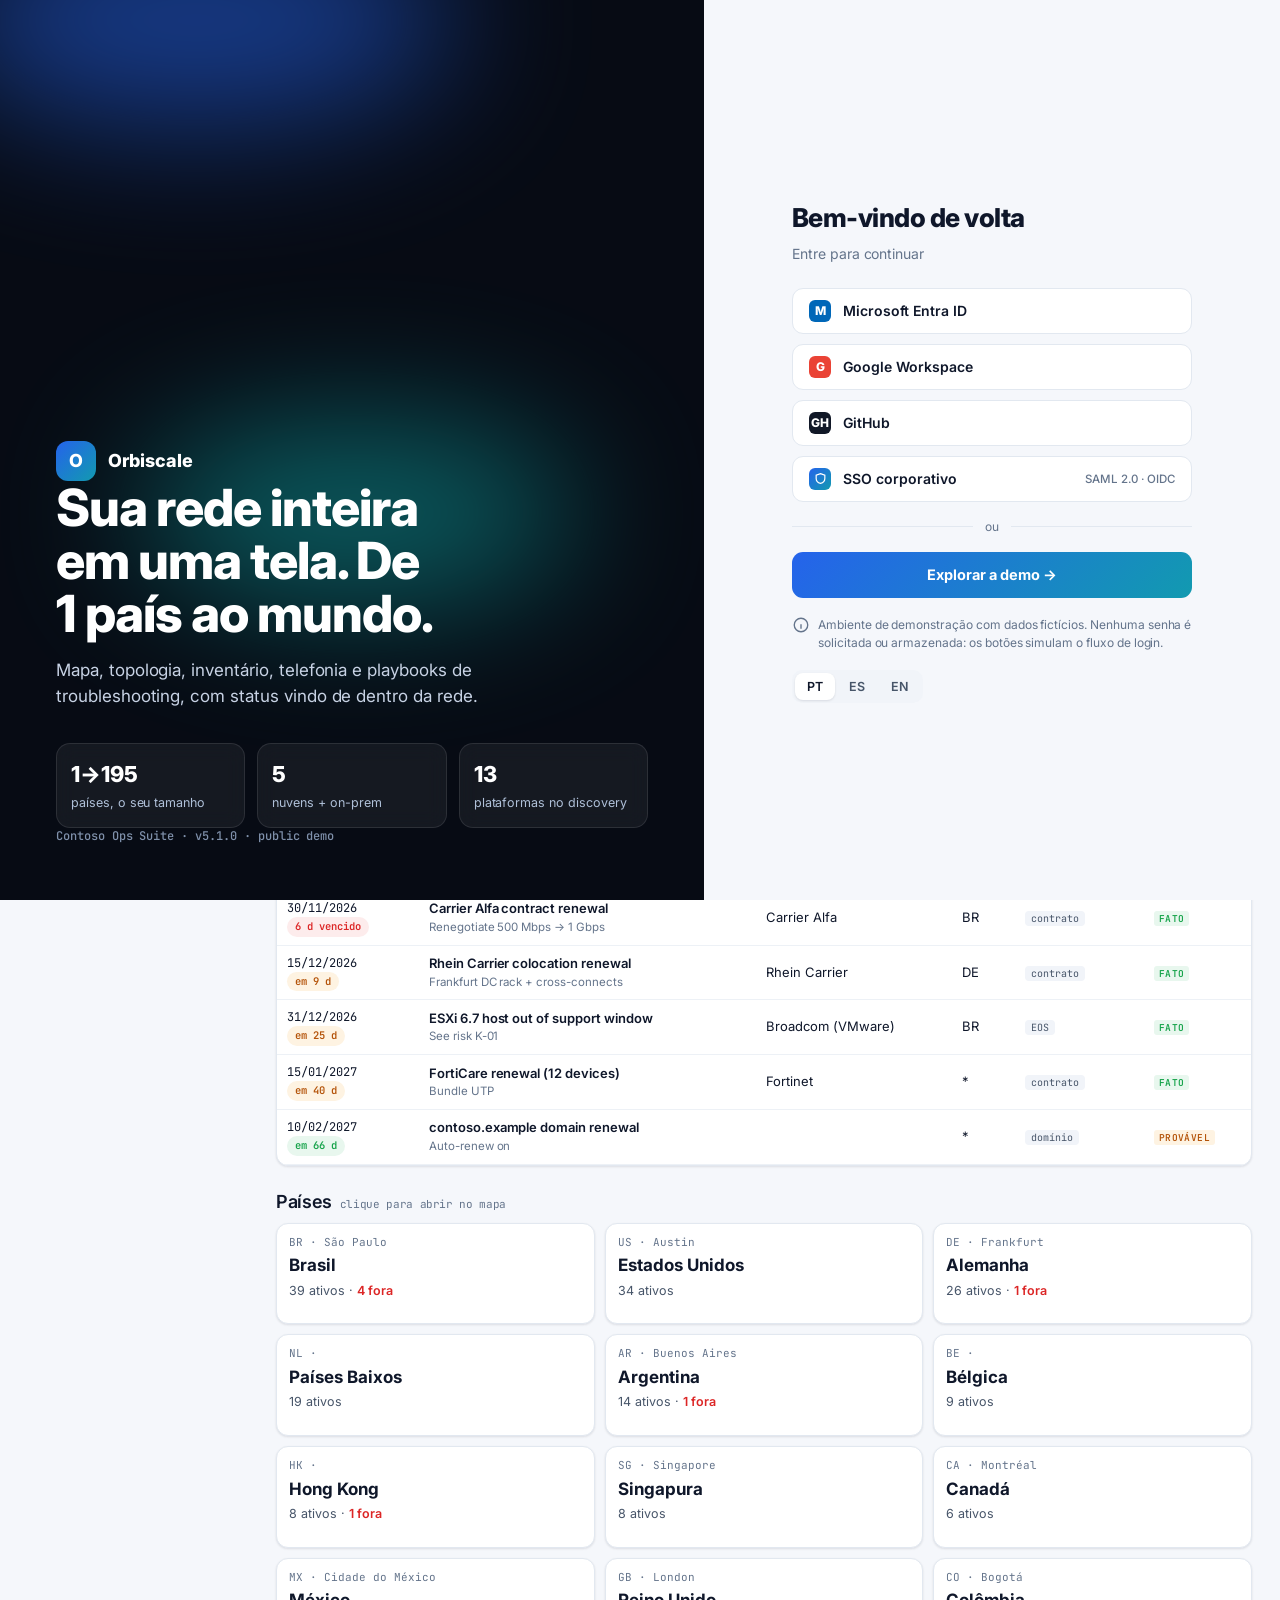
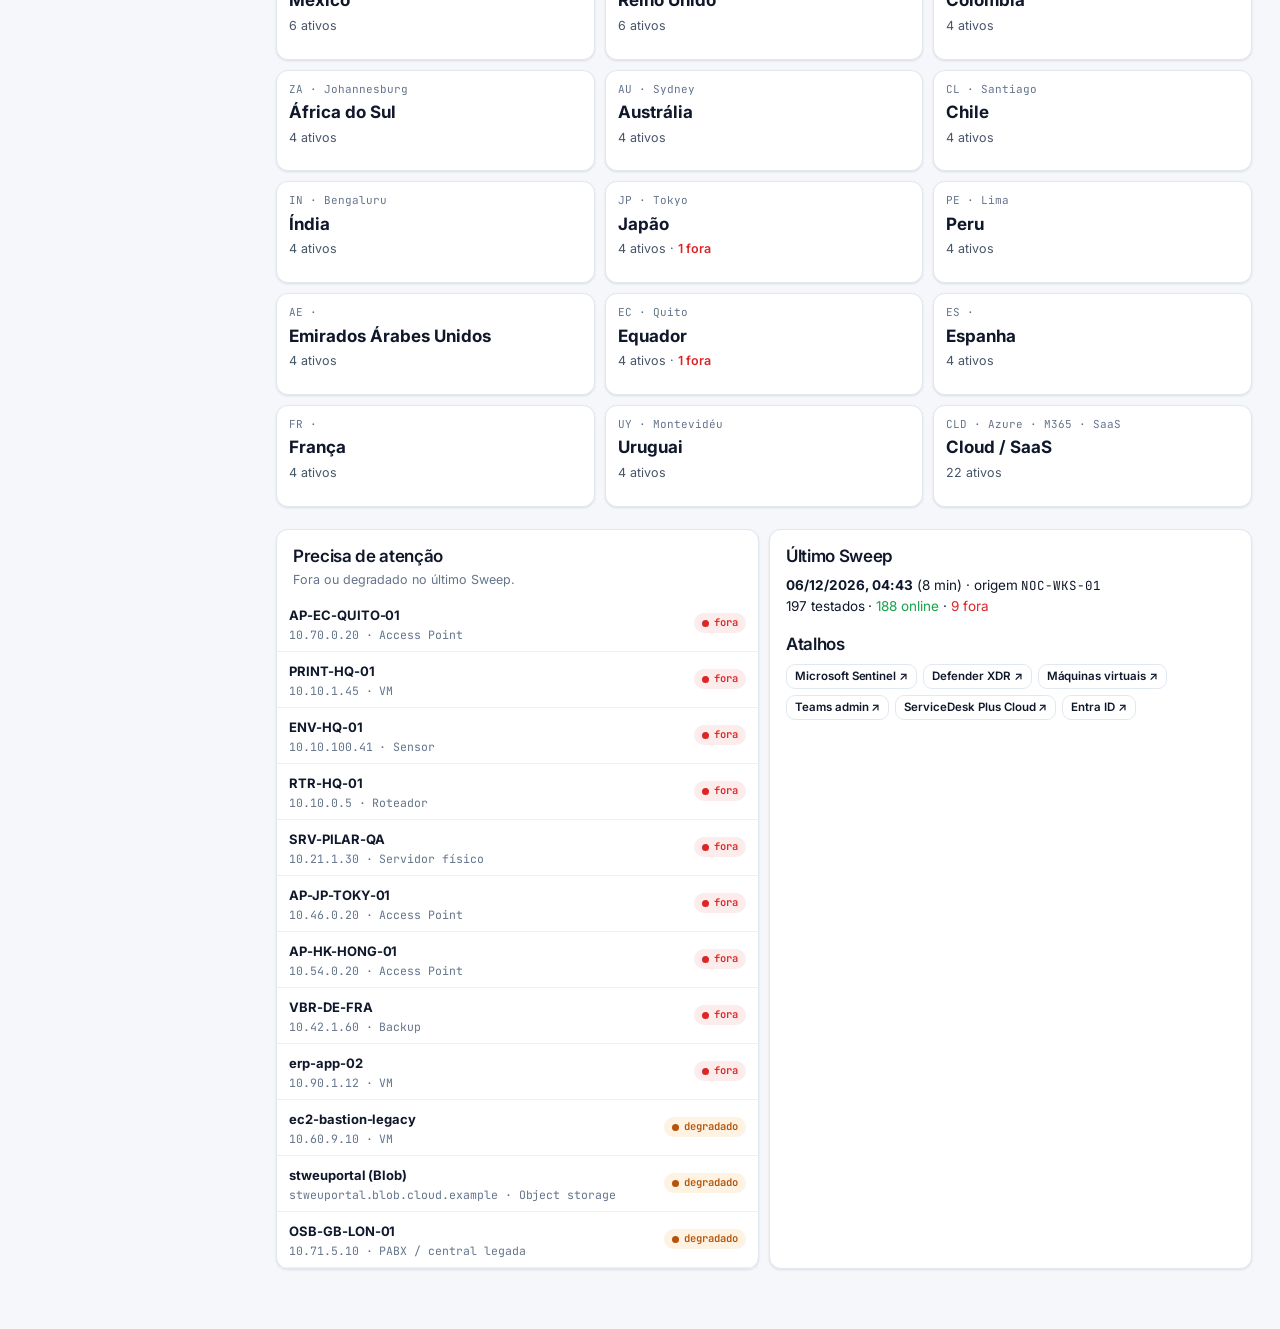
==== commit dc256993: "feat: 5.1 smooth map, icon system, management menu, demand guide" ====
--- a/index.html
+++ b/index.html
@@ -365,6 +365,7 @@
 <script>window.KNOC_TR={"Operação": {"es": "Operación", "en": "Operation"}, "Visão geral": {"es": "Vista general", "en": "Overview"}, "Topologia": {"es": "Topología", "en": "Topology"}, "Inventário": {"es": "Inventario", "en": "Inventory"}, "Monitoria": {"es": "Monitoreo", "en": "Monitoring"}, "Endpoints & Pessoas": {"es": "Endpoints y Personas", "en": "Endpoints & People"}, "Conhecimento": {"es": "Conocimiento", "en": "Knowledge"}, "Telefonia": {"es": "Telefonía", "en": "Telephony"}, "Parceiros": {"es": "Socios", "en": "Partners"}, "Portais & Integrações": {"es": "Portales e Integraciones", "en": "Portals & Integrations"}, "Ferramentas": {"es": "Herramientas", "en": "Tools"}, "Assistente": {"es": "Asistente", "en": "Assistant"}, "Plataforma": {"es": "Plataforma", "en": "Platform"}, "Documentação": {"es": "Documentación", "en": "Documentation"}, "Pontos de atenção": {"es": "Puntos de atención", "en": "Attention items"}, "cópia embutida": {"es": "copia incrustada", "en": "embedded copy"}, "Importar status": {"es": "Importar estado", "en": "Import status"}, "ativos fora ·": {"es": "activos caídos ·", "en": "assets down ·"}, "! Pontos de atenção": {"es": "! Puntos de atención", "en": "! Attention items"}, "Mapa": {"es": "Mapa", "en": "Map"}, "A base ao vivo não conectou nesta visualização, então você está vendo o inventário embutido na página (somente leitura). Para editar e ver status ao vivo, abra o link do artifact no claude.ai logado com a conta da empresa.": {"es": "La base en vivo no se conectó en esta visualización, así que estás viendo el inventario incrustado en la página (solo lectura). Para editar y ver el estado en vivo, abre el enlace del artifact en claude.ai logueado con la cuenta de la empresa.", "en": "The live database didn't connect in this view, so you're seeing the inventory embedded in the page (read-only). To edit and see live status, open the artifact link on claude.ai logged in with the Contoso account."}, "Ativos cadastrados": {"es": "Activos registrados", "en": "Registered assets"}, "Fora": {"es": "Caído", "en": "Down"}, "precisam de olhar agora": {"es": "necesitan atención ahora", "en": "need attention now"}, "Degradado ou antigo": {"es": "Degradado o antiguo", "en": "Degraded or stale"}, "Nunca testados": {"es": "Nunca probados", "en": "Never tested"}, "entram no próximo Sweep": {"es": "entran en el próximo Sweep", "en": "included in the next Sweep"}, "Sem IP/FQDN": {"es": "Sin IP/FQDN", "en": "No IP/FQDN"}, "cadastro incompleto": {"es": "registro incompleto", "en": "incomplete registration"}, "Riscos altos abertos": {"es": "Riesgos altos abiertos", "en": "Open high risks"}, "Vencimentos & prazos": {"es": "Vencimientos y plazos", "en": "Due dates & deadlines"}, "contratos, licenças, certificados, faturamento": {"es": "contratos, licencias, certificados, facturación", "en": "contracts, licenses, certificates, billing"}, "Quando": {"es": "Cuándo", "en": "When"}, "O quê": {"es": "Qué", "en": "What"}, "Parceiro": {"es": "Socio", "en": "Partner"}, "País": {"es": "País", "en": "Country"}, "Tipo": {"es": "Tipo", "en": "Type"}, "contrato": {"es": "contrato", "en": "contract"}, "FATO": {"es": "HECHO", "en": "FACT"}, "pagamento": {"es": "pago", "en": "payment"}, "Países": {"es": "Países", "en": "Countries"}, "clique para abrir no mapa": {"es": "haga clic para abrir en el mapa", "en": "click to open on the map"}, "Brasil": {"es": "Brasil", "en": "Brazil"}, "Colômbia": {"es": "Colombia", "en": "Colombia"}, "Peru": {"es": "Perú", "en": "Peru"}, "México": {"es": "México", "en": "Mexico"}, "Equador": {"es": "Ecuador", "en": "Ecuador"}, "Uruguai": {"es": "Uruguay", "en": "Uruguay"}, "Paraguai": {"es": "Paraguay", "en": "Paraguay"}, "Bolívia": {"es": "Bolivia", "en": "Bolivia"}, "Canadá": {"es": "Canadá", "en": "Canada"}, "Precisa de atenção": {"es": "Necesita atención", "en": "Needs attention"}, "Fora ou degradado no último Sweep.": {"es": "Caído o degradado en el último Sweep.", "en": "Down or degraded in the last Sweep."}, "Último Sweep": {"es": "Último Sweep", "en": "Last Sweep"}, "Atalhos": {"es": "Atajos", "en": "Shortcuts"}, "Buscar ativo, IP, site, parceiro, página…  ( / )": {"es": "Buscar activo, IP, sitio, socio, página…  ( / )", "en": "Search asset, IP, site, partner, page…  ( / )"}, "Tudo num mapa: sites on-premise (●), Azure (⬢), SaaS (◆), fornecedores (■) e telefonia (▲). Clique em qualquer item para aproximar e ver os detalhes. ⌂ ou Esc volta para a visão completa. ! = informação faltando.": {"es": "Todo en un mapa: sitios on-premise (●), Azure (⬢), SaaS (◆), proveedores (■) y telefonía (▲). Haz clic en cualquier ítem para acercar y ver los detalles. ⌂ o Esc vuelve a la vista completa. ! = información faltante.", "en": "Everything on one map: on-premise sites (●), Azure (⬢), SaaS (◆), vendors (■) and telephony (▲). Click any item to zoom in and see the details. ⌂ or Esc returns to the full view. ! = missing information."}, "+ Novo site": {"es": "+ Nuevo sitio", "en": "+ New site"}, "NUVEM · AZURE · SAAS": {"es": "NUBE · AZURE · SAAS", "en": "CLOUD · AZURE · SAAS"}, "Azure Brasil": {"es": "Azure Brasil", "en": "Azure Brazil"}, "Fornec. globais": {"es": "Prov. globales", "en": "Global vendors"}, "Fornec. LATAM": {"es": "Prov. LATAM", "en": "LATAM vendors"}, "⌂ Tudo": {"es": "⌂ Todo", "en": "⌂ All"}, "CAMADAS": {"es": "CAPAS", "en": "LAYERS"}, "Serviços SaaS": {"es": "Servicios SaaS", "en": "SaaS Services"}, "Fornecedores": {"es": "Proveedores", "en": "Vendors"}, "Telefonia (números/troncos)": {"es": "Telefonía (números/troncos)", "en": "Telephony (numbers/trunks)"}, "fora": {"es": "caído", "en": "down"}, "degradado": {"es": "degradado", "en": "degraded"}, "sem teste": {"es": "sin prueba", "en": "untested"}, "falta info": {"es": "falta info", "en": "missing info"}, "Visão completa · Américas": {"es": "Vista completa · Américas", "en": "Full view · Americas"}, "⬢ Azure Brasil": {"es": "⬢ Azure Brasil", "en": "⬢ Azure Brazil"}, "sem status": {"es": "sin estado", "en": "no status"}, "Visão completa (Esc)": {"es": "Vista completa (Esc)", "en": "Full view (Esc)"}, "Aproximar": {"es": "Acercar", "en": "Zoom in"}, "Afastar": {"es": "Alejar", "en": "Zoom out"}, "Duas visões: Hierárquica (borda em cima → core → acesso, e blocos separados de servidores, voz, storage e cloud) e Grafo (estilo Obsidian: arraste os nós, passe o mouse para ver vizinhos). Por país e por nuvem: Azure Global e Azure Brasil. ! = informação faltando.": {"es": "Dos vistas: Jerárquica (borde arriba → core → acceso, y bloques separados de servidores, voz, storage y cloud) y Grafo (estilo Obsidian: arrastra los nodos, pasa el mouse para ver vecinos). Por país y por nube: Azure Global y Azure Brasil. ! = información faltante.", "en": "Two views: Hierarchical (edge on top → core → access, with separate blocks for servers, voice, storage and cloud) and Graph (Obsidian style: drag the nodes, hover to see neighbors). By country and by cloud: Azure Global and Azure Brazil. ! = missing information."}, "! sem ativos cadastrados": {"es": "! sin activos registrados", "en": "! no registered assets"}, "cadastre FW de borda, switch e link": {"es": "registre FW de borde, switch y link", "en": "register edge FW, switch and link"}, "SEGURANÇA DE BORDA": {"es": "SEGURIDAD DE BORDE", "en": "EDGE SECURITY"}, "SERVIDORES & COMPUTE": {"es": "SERVIDORES & COMPUTE", "en": "SERVERS & COMPUTE"}, "STORAGE · OOB · ENERGIA": {"es": "STORAGE · OOB · ENERGÍA", "en": "STORAGE · OOB · POWER"}, "SEGURANÇA · LOGS · MONITORIA": {"es": "SEGURIDAD · LOGS · MONITOREO", "en": "SECURITY · LOGS · MONITORING"}, "VOZ": {"es": "VOZ", "en": "VOICE"}, "Hospedado em": {"es": "Alojado en", "en": "Hosted in"}, "gerencia": {"es": "gestiona", "en": "manages"}, "sem IP": {"es": "sin IP", "en": "no IP"}, "Hierárquica": {"es": "Jerárquica", "en": "Hierarchical"}, "Grafo": {"es": "Grafo", "en": "Graph"}, "Enquadrar": {"es": "Encuadrar", "en": "Fit view"}, "Inferidas": {"es": "Inferidas", "en": "Inferred"}, "Vizinhos": {"es": "Vecinos", "en": "Neighbors"}, "Editar": {"es": "Editar", "en": "Edit"}, "Conectar": {"es": "Conectar", "en": "Connect"}, "+ Ativo": {"es": "+ Activo", "en": "+ Asset"}, "Segurança / borda": {"es": "Seguridad / borde", "en": "Security / edge"}, "Rede": {"es": "Red", "en": "Network"}, "Voz": {"es": "Voz", "en": "Voice"}, "Storage / energia / OOB": {"es": "Storage / energía / OOB", "en": "Storage / power / OOB"}, "Monitoria / logs": {"es": "Monitoreo / logs", "en": "Monitoring / logs"}, "tronco SIP": {"es": "tronco SIP", "en": "SIP trunk"}, "inferida": {"es": "inferida", "en": "inferred"}, "Tabela com filtros avançados ou mapa visual por país → site → categoria. Cor = categoria do recurso, borda esquerda = status, ! = informação faltando.": {"es": "Tabla con filtros avanzados o mapa visual por país → sitio → categoría. Color = categoría del recurso, borde izquierdo = estado, ! = información faltante.", "en": "Table with advanced filters or visual map by country → site → category. Color = resource category, left border = status, ! = missing information."}, "Alvos p/ Sweep": {"es": "Objetivos p/ Sweep", "en": "Targets for Sweep"}, "Todas as categorias": {"es": "Todas las categorías", "en": "All categories"}, "Site": {"es": "Sitio", "en": "Site"}, "Servidor físico": {"es": "Servidor físico", "en": "Physical server"}, "Hipervisor": {"es": "Hipervisor", "en": "Hypervisor"}, "SBC / Voz": {"es": "SBC / Voz", "en": "SBC / Voice"}, "Recurso cloud": {"es": "Recurso cloud", "en": "Cloud resource"}, "Segurança / SIEM": {"es": "Seguridad / SIEM", "en": "Security / SIEM"}, "Gerência OOB (iDRAC/iLO)": {"es": "Gerencia OOB (iDRAC/iLO)", "en": "OOB Management (iDRAC/iLO)"}, "Roteador": {"es": "Enrutador", "en": "Router"}, "UPS / Energia": {"es": "UPS / Energía", "en": "UPS / Power"}, "Outro": {"es": "Otro", "en": "Other"}, "VNet / sub-rede cloud": {"es": "VNet / subred cloud", "en": "VNet / cloud subnet"}, "NSG / regra de firewall cloud": {"es": "NSG / regla de firewall cloud", "en": "NSG / cloud firewall rule"}, "Assinatura / tenant": {"es": "Suscripción / tenant", "en": "Subscription / tenant"}, "PABX / central legada": {"es": "PABX / central heredada", "en": "PABX / legacy exchange"}, "Degradado": {"es": "Degradado", "en": "Degraded"}, "Status antigo": {"es": "Estado antiguo", "en": "Stale status"}, "Nunca testado": {"es": "Nunca probado", "en": "Never tested"}, "Onde": {"es": "Dónde", "en": "Where"}, "Ambiente": {"es": "Ambiente", "en": "Environment"}, "Produção": {"es": "Producción", "en": "Production"}, "Homologação": {"es": "Homologación", "en": "Staging"}, "Em projeto": {"es": "En proyecto", "en": "Planned"}, "Fabricante": {"es": "Fabricante", "en": "Manufacturer"}, "só com !": {"es": "solo con !", "en": "only with !"}, "fim de vida": {"es": "fin de vida", "en": "end of life"}, "Limpar": {"es": "Limpiar", "en": "Clear"}, "Tabela": {"es": "Tabla", "en": "Table"}, "Mapa visual": {"es": "Mapa visual", "en": "Visual map"}, "Função": {"es": "Función", "en": "Role"}, "Fabricante / modelo": {"es": "Fabricante / modelo", "en": "Manufacturer / model"}, "Versão": {"es": "Versión", "en": "Version"}, "Buscar nome, IP, serial, versão, nota…": {"es": "Buscar nombre, IP, serial, versión, nota…", "en": "Search name, IP, serial, version, note…"}, "nunca testado": {"es": "nunca probado", "en": "never tested"}, "Onde olhar e o que está fora agora. O status deste portal vem do Orbiscale Sweep; o Zabbix, o CPD Monitor e o Sentinel continuam sendo as fontes de alerta oficiais.": {"es": "Dónde mirar y qué está caído ahora. El estado de este portal viene del Orbiscale Sweep; el Zabbix, el CPD Monitor y el Sentinel siguen siendo las fuentes de alerta oficiales.", "en": "Where to look and what's down right now. This portal's status comes from Orbiscale Sweep; Zabbix, CPD Monitor and Sentinel remain the official alert sources."}, "+ Link de monitoria": {"es": "+ Enlace de monitoreo", "en": "+ Monitoring link"}, "Importar resultado do Orbiscale Sweep": {"es": "Importar resultado del Orbiscale Sweep", "en": "Import Orbiscale Sweep result"}, "Arraste o arquivo": {"es": "Arrastre el archivo", "en": "Drag the file"}, "gerado pelo script, ou cole o conteúdo. Cada ativo recebe estado, latência e horário do teste.": {"es": "generado por el script, o pega el contenido. Cada activo recibe estado, latencia y horario de la prueba.", "en": "generated by the script, or paste the content. Each asset gets status, latency and test time."}, "Solte o JSON aqui": {"es": "Suelte el JSON aquí", "en": "Drop the JSON here"}, "escolher arquivo": {"es": "elegir archivo", "en": "choose file"}, "colar texto": {"es": "pegar texto", "en": "paste text"}, "1 · Exportar alvos": {"es": "1 · Exportar objetivos", "en": "1 · Export targets"}, "2 · Como rodar o Sweep": {"es": "2 · Cómo ejecutar el Sweep", "en": "2 · How to run the Sweep"}, "Fora agora": {"es": "Caído ahora", "en": "Down now"}, "Painéis de monitoria": {"es": "Paneles de monitoreo", "en": "Monitoring dashboards"}, "Links do Zabbix e demais consoles. Cadastre a URL de cada instância (por país, se houver) com o botão acima.": {"es": "Enlaces de Zabbix y demás consolas. Registre la URL de cada instancia (por país, si corresponde) con el botón de arriba.", "en": "Links to Zabbix and other consoles. Register the URL of each instance (per country, if any) with the button above."}, "Fontes que já existem": {"es": "Fuentes que ya existen", "en": "Existing sources"}, "Serviço on-prem em produção. Servidor 10.10.1.60, sensor ENV-HQ-01 10.10.100.41. Relatório diário 07:00 e checagem de alerta a cada 5 min.": {"es": "Servicio on-prem en producción. Servidor 10.10.1.60, sensor ENV-HQ-01 10.10.100.41. Informe diario 07:00 y verificación de alerta cada 5 min.", "en": "On-prem service in production. Server 10.10.1.60, sensor ENV-HQ-01 10.10.100.41. Daily report 07:00 and alert check every 5 min."}, "SIEM do projeto MDR. Pendência: inventário de DCRs e quais logs chegam de fato.": {"es": "SIEM del proyecto MDR parceiro MDR. Pendiente: inventario de DCRs y qué logs llegan realmente.", "en": "SIEM for the MDR parceiro MDR project. Pending: DCR inventory and which logs actually arrive."}, "Alertas e Service Health da assinatura — atalho em Cloud & Tenants.": {"es": "Alertas y Service Health de la suscripción — acceso directo en Cloud & Tenants.", "en": "Alerts and Service Health for the subscription — shortcut in Cloud & Tenants."}, "Teste ativo (ICMP/TCP) a partir de dentro da rede. Alimenta mapa e topologia deste portal.": {"es": "Prueba activa (ICMP/TCP) desde dentro de la red. Alimenta el mapa y la topología de este portal.", "en": "Active test (ICMP/TCP) from inside the network. Feeds this portal's map and topology."}, "Histórico de Sweeps": {"es": "Historial de Sweeps", "en": "Sweep history"}, "Origem": {"es": "Origen", "en": "Source"}, "Testados": {"es": "Probados", "en": "Tested"}, "Importado por": {"es": "Importado por", "en": "Imported by"}, "Saúde do ambiente inteiro em uma nota de 0 a 100: disponibilidade (40%), cobertura de teste (20%), qualidade do cadastro (20%) e ciclo de vida (20%). Tudo clicável.": {"es": "Salud de todo el ambiente en una nota de 0 a 100: disponibilidad (40%), cobertura de pruebas (20%), calidad del registro (20%) y ciclo de vida (20%). Todo clicable.", "en": "Health of the entire environment as a score from 0 to 100: availability (40%), test coverage (20%), record quality (20%) and lifecycle (20%). Everything clickable."}, "Monitoria / Sweep": {"es": "Monitoreo / Sweep", "en": "Monitoring / Sweep"}, "Nota geral": {"es": "Nota general", "en": "Overall score"}, "Disponibilidade": {"es": "Disponibilidad", "en": "Availability"}, "Cobertura de teste": {"es": "Cobertura de pruebas", "en": "Test coverage"}, "Qualidade do cadastro": {"es": "Calidad del registro", "en": "Record quality"}, "Ciclo de vida": {"es": "Ciclo de vida", "en": "Lifecycle"}, "Último sweep": {"es": "Último sweep", "en": "Last sweep"}, "O sweep roda do seu notebook: ativos de outros países aparecem como \"fora\" quando não há rota/VPN até eles — não é necessariamente queda. Para visão real, rode o sweep de um jump host em cada país.": {"es": "El sweep se ejecuta desde tu notebook: los activos de otros países aparecen como \"caído\" cuando no hay ruta/VPN hasta ellos — no es necesariamente una caída real. Para una visión real, ejecute el sweep desde un jump host en cada país.", "en": "The sweep runs from your laptop: assets in other countries show as \"down\" when there's no route/VPN to them — it's not necessarily an actual outage. For a real picture, run the sweep from a jump host in each country."}, "Por domínio": {"es": "Por dominio", "en": "By domain"}, "Rede & borda": {"es": "Red y borde", "en": "Network & edge"}, "ativos": {"es": "activos", "en": "assets"}, "com !": {"es": "con !", "en": "with !"}, "Segurança & logs": {"es": "Seguridad y logs", "en": "Security & logs"}, "Storage / OOB / energia": {"es": "Storage / OOB / energía", "en": "Storage / OOB / power"}, "Por país": {"es": "Por país", "en": "By country"}, "Nota": {"es": "Nota", "en": "Score"}, "Ativos": {"es": "Activos", "en": "Assets"}, "Sem teste": {"es": "Sin prueba", "en": "Not tested"}, "Com !": {"es": "Con !", "en": "With !"}, "Riscos altos": {"es": "Riesgos altos", "en": "High risks"}, "Prazos ≤ 60d": {"es": "Plazos ≤ 60d", "en": "Deadlines ≤ 60d"}, "Fim de vida / sem suporte": {"es": "Fin de vida / sin soporte", "en": "End of life / unsupported"}, "Vencendo em 90 dias": {"es": "Vence en 90 días", "en": "Expiring in 90 days"}, "contratos, certificados, licenças, EOS": {"es": "contratos, certificados, licencias, EOS", "en": "contracts, certificates, licenses, EOS"}, "Colaboradores, computadores, celulares e tablets a partir do Intune. Clique num aparelho ou numa pessoa para aprofundar. Dados pessoais: portal privado da equipe de TI (LGPD) — compartilhe só com quem precisa.": {"es": "Colaboradores, computadoras, celulares y tablets desde Intune. Haga clic en un dispositivo o en una persona para profundizar. Datos personales: portal privado del equipo de TI (LGPD) — compártalo solo con quien lo necesite.", "en": "Employees, computers, phones and tablets from Intune. Click a device or a person to drill down. Personal data: private portal for the IT team (LGPD) — share only with those who need it."}, "Importar do Intune": {"es": "Importar de Intune", "en": "Import from Intune"}, "Ainda sem dados do Intune": {"es": "Aún sin datos de Intune", "en": "No Intune data yet"}, "Dois caminhos, ambos somente leitura:": {"es": "Dos caminos, ambos de solo lectura:", "en": "Two paths, both read-only:"}, "Mais rápido:": {"es": "Más rápido:", "en": "Fastest:"}, "(CSV). Solte o arquivo aqui.": {"es": "(CSV). Suelte el archivo aquí.", "en": "(CSV). Drop the file here."}, "Mais completo (com país e departamento):": {"es": "Más completo (con país y departamento):", "en": "More complete (with country and department):"}, "rode o script ao lado e solte o JSON aqui.": {"es": "ejecute el script de al lado y suelte el JSON aquí.", "en": "run the script alongside and drop the JSON here."}, "Solte o CSV do Intune ou o JSON do script aqui": {"es": "Suelte el CSV de Intune o el JSON del script aquí", "en": "Drop the Intune CSV or the script JSON here"}, "ou clique em Importar do Intune": {"es": "o haga clic en Importar de Intune", "en": "or click Import from Intune"}, "PROVÁVEL": {"es": "PROBABLE", "en": "LIKELY"}, "Exportar endpoints + país do usuário": {"es": "Exportar endpoints + país del usuario", "en": "Export endpoints + user country"}, "Copiar": {"es": "Copiar", "en": "Copy"}, "Escopos só de leitura: DeviceManagementManagedDevices.Read.All e User.Read.All. Não grava nada no tenant. Próximo passo: conectar o Intune direto aqui via conector do Microsoft 365, quando ele expuser dispositivos.": {"es": "Alcances solo de lectura: DeviceManagementManagedDevices.Read.All y User.Read.All. No escribe nada en el tenant. Próximo paso: conectar Intune directamente aquí vía el conector de Microsoft 365, cuando exponga dispositivos.", "en": "Read-only scopes: DeviceManagementManagedDevices.Read.All and User.Read.All. Writes nothing to the tenant. Next step: connect Intune directly here via the Microsoft 365 connector, once it exposes devices."}, "Abrir Intune · All devices ↗": {"es": "Abrir Intune · All devices ↗", "en": "Open Intune · All devices ↗"}, "Tudo que está com informação faltando, em todos os módulos. O \"!\" aparece no mapa, na topologia, no inventário, nos parceiros e nos portais. Cada linha é trabalho para buscar e cadastrar.": {"es": "Todo lo que tiene información faltante, en todos los módulos. El \"!\" aparece en el mapa, en la topología, en el inventario, en los proveedores y en los portales. Cada línea es trabajo por buscar y registrar.", "en": "Everything with missing information, across all modules. The \"!\" shows up on the map, in the topology, in the inventory, in vendors and in the portals. Each row is work to look up and register."}, "Exportar CSV": {"es": "Exportar CSV", "en": "Export CSV"}, "com pendência": {"es": "con pendiente", "en": "with pending items"}, "Portais": {"es": "Portales", "en": "Portals"}, "Todos os países": {"es": "Todos los países", "en": "All countries"}, "Todos os módulos": {"es": "Todos los módulos", "en": "All modules"}, "Campos que mais faltam": {"es": "Campos que más faltan", "en": "Fields most often missing"}, "Como zerar isso": {"es": "Cómo dejar esto en cero", "en": "How to clear this to zero"}, "→ rode o Orbiscale Sweep diário (Monitoria).": {"es": "→ ejecute el Orbiscale Sweep diario (Monitoreo).", "en": "→ run the daily Orbiscale Sweep (Monitoring)."}, "serial / modelo / versão": {"es": "serial / modelo / versión", "en": "serial / model / version"}, ") e portal FortiCloud.": {"es": ") y portal FortiCloud.", "en": ") and FortiCloud portal."}, "operadora / conta": {"es": "operador / cuenta", "en": "carrier / account"}, "→ contratos no SDP e faturas.": {"es": "→ contratos en SDP y facturas.", "en": "→ contracts in SDP and invoices."}, "horário / feriados das URAs": {"es": "horario / feriados de las URAs", "en": "schedule / holidays for the IVRs"}, "→ export do Teams (Telefonia).": {"es": "→ exportación de Teams (Telefonía).", "en": "→ export from Teams (Telephony)."}, "→ export do Intune (Endpoints & Pessoas).": {"es": "→ exportación de Intune (Endpoints y Personas).", "en": "→ export from Intune (Endpoints & People)."}, "Filtrar…": {"es": "Filtrar…", "en": "Filter…"}, "Troubleshooting por camada": {"es": "Troubleshooting por capa", "en": "Troubleshooting by layer"}, "Ordem de sempre: Rede → Firewall → DNS → DHCP → VPN → Azure → M365 → Win Server → Aplicação → Endpoint. Comece pela camada que a evidência aponta; sem evidência, comece de baixo.": {"es": "Orden de siempre: Red → Firewall → DNS → DHCP → VPN → Azure → M365 → Win Server → Aplicación → Endpoint. Comience por la capa que señale la evidencia; sin evidencia, comience desde abajo.", "en": "Usual order: Network → Firewall → DNS → DHCP → VPN → Azure → M365 → Win Server → Application → Endpoint. Start at the layer the evidence points to; with no evidence, start from the bottom."}, "Passo 0, sempre:": {"es": "Paso 0, siempre:", "en": "Step 0, always:"}, "escopo afetado (um usuário ou o site?) e última mudança conhecida (o quê, quando, quem). Sem isso fechado, não discuta solução.": {"es": "alcance afectado (¿un usuario o el sitio?) y último cambio conocido (qué, cuándo, quién). Sin esto definido, no discuta solución.", "en": "affected scope (one user or the whole site?) and last known change (what, when, who). Without this nailed down, don't discuss a fix."}, "Qual é o sintoma?": {"es": "¿Cuál es el síntoma?", "en": "What's the symptom?"}, "Site inteiro sem internet": {"es": "Sitio entero sin internet", "en": "Entire site without internet"}, "Usuário não navega": {"es": "Usuario no navega", "en": "User can't browse"}, "Sem IP / APIPA": {"es": "Sin IP / APIPA", "en": "No IP / APIPA"}, "VPN não sobe": {"es": "VPN no levanta", "en": "VPN won't come up"}, "Firewall bloqueando": {"es": "Firewall bloqueando", "en": "Firewall blocking"}, "VM Azure inacessível": {"es": "VM de Azure inaccesible", "en": "Azure VM unreachable"}, "Host ESXi / VM parada": {"es": "Host ESXi / VM detenida", "en": "ESXi host / VM down"}, "Ligação não entra / sem áudio": {"es": "Llamada no entra / sin audio", "en": "Call won't come in / no audio"}, "Outlook / Teams lento": {"es": "Outlook / Teams lento", "en": "Outlook / Teams slow"}, "Aparelho não conforme": {"es": "Dispositivo no conforme", "en": "Device non-compliant"}, "Servidor Windows com erro": {"es": "Servidor Windows con error", "en": "Windows server with error"}, "App não abre": {"es": "App no abre", "en": "App won't open"}, "Quem está fora agora": {"es": "Quién está caído ahora", "en": "Who's down now"}, "Ver no mapa": {"es": "Ver en el mapa", "en": "See on map"}, "Preencha uma vez — os comandos abaixo já saem prontos": {"es": "Complete una vez — los comandos de abajo salen listos", "en": "Fill in once — the commands below come out ready to use"}, "Porta": {"es": "Puerto", "en": "Port"}, "Servidor DNS": {"es": "Servidor DNS", "en": "DNS server"}, "UPN do usuário": {"es": "UPN del usuario", "en": "User UPN"}, "Puxar de um ativo do inventário…": {"es": "Extraer de un activo del inventario…", "en": "Pull from an inventory asset…"}, "Aplicação": {"es": "Aplicación", "en": "Application"}, "Voz / Teams DR": {"es": "Voz / Teams DR", "en": "Voice / Teams DR"}, "Existe link físico e camada 2? O host enxerga o gateway?": {"es": "¿Existe enlace físico y capa 2? ¿El host ve el gateway?", "en": "Is there physical link and layer 2? Can the host see the gateway?"}, "Checar": {"es": "Verificar", "en": "Check"}, "Um usuário ou o site inteiro? Escopo antes de solução.": {"es": "¿Un usuario o el sitio entero? Alcance antes que solución.", "en": "One user or the entire site? Scope before solution."}, "Última mudança conhecida no site (GMUD, cabo, switch, firmware).": {"es": "Último cambio conocido en el sitio (GMUD, cable, switch, firmware).", "en": "Last known change at the site (change request, cable, switch, firmware)."}, "Link do NIC, velocidade e duplex; VLAN correta na porta.": {"es": "Link del NIC, velocidad y duplex; VLAN correcta en el puerto.", "en": "NIC link, speed and duplex; correct VLAN on the port."}, "Gateway responde? ARP resolve o MAC do gateway?": {"es": "¿El gateway responde? ¿ARP resuelve el MAC del gateway?", "en": "Does the gateway respond? Does ARP resolve the gateway's MAC?"}, "Comandos": {"es": "Comandos", "en": "Commands"}, "FATO = sintaxe conferida em documentação oficial · PROVÁVEL = padrão de mercado, confirme na sua versão · nada aqui altera configuração, exceto onde está escrito.": {"es": "HECHO = sintaxis verificada en documentación oficial · PROBABLE = estándar de mercado, confirme en su versión · nada aquí altera configuración, excepto donde está indicado.", "en": "FACT = syntax verified in official documentation · LIKELY = market standard, confirm on your version · nothing here changes configuration, except where noted."}, "Windows · estado do adaptador": {"es": "Windows · estado del adaptador", "en": "Windows · adapter status"}, "Windows · IP, gateway e DNS": {"es": "Windows · IP, gateway y DNS", "en": "Windows · IP, gateway and DNS"}, "Windows · tabela ARP": {"es": "Windows · tabla ARP", "en": "Windows · ARP table"}, "FortiGate · interfaces físicas": {"es": "FortiGate · interfaces físicas", "en": "FortiGate · physical interfaces"}, "FortiGate · ping a partir do firewall": {"es": "FortiGate · ping desde el firewall", "en": "FortiGate · ping from the firewall"}, "O que NÃO fazer agora:": {"es": "Lo que NO hacer ahora:", "en": "What NOT to do now:"}, "Não reinicie o switch do site para \"ver se volta\": você perde a evidência e derruba quem estava funcionando.": {"es": "No reinicie el switch del sitio para \"ver si vuelve\": pierde la evidencia y tumba a quienes estaban funcionando.", "en": "Don't restart the site switch to \"see if it comes back\": you lose the evidence and take down whoever was working."}, "Atalhos diretos para os blades do Azure, segurança e M365. Os links do portal Azure abrem no tenant configurado abaixo.": {"es": "Accesos directos a los blades de Azure, seguridad y M365. Los enlaces del portal Azure abren en el tenant configurado abajo.", "en": "Direct shortcuts to Azure blades, security and M365. Azure portal links open in the tenant configured below."}, "+ Link da equipe": {"es": "+ Enlace del equipo", "en": "+ Team link"}, "Contas": {"es": "Cuentas", "en": "Accounts"}, "nominal para o dia a dia · Global Admin (conta separada) só com PIM/necessidade": {"es": "nominal para el día a día · Global Admin (conta separada) solo con PIM/necesidad", "en": "nominal for day-to-day use · Global Admin (conta separada) only with PIM/need"}, "Ajustar": {"es": "Ajustar", "en": "Adjust"}, "Os deep links do portal Azure estão marcados PROVÁVEL: o formato é o padrão do portal, mas confirme no primeiro clique. Links dos outros portais (Entra, Intune, Defender, M365) são os endereços oficiais.": {"es": "Los deep links del portal Azure están marcados como PROBABLE: el formato es el estándar del portal, pero confirme en el primer clic. Los enlaces de los demás portales (Entra, Intune, Defender, M365) son las direcciones oficiales.", "en": "The Azure portal deep links are marked LIKELY: the format is the portal's standard pattern, but confirm on the first click. Links to the other portals (Entra, Intune, Defender, M365) are the official addresses."}, "Azure — recursos": {"es": "Azure — recursos", "en": "Azure — resources"}, "Máquinas virtuais": {"es": "Máquinas virtuales", "en": "Virtual machines"}, "Todas as VMs do tenant": {"es": "Todas las VMs del tenant", "en": "All VMs in the tenant"}, "Organização por projeto / país": {"es": "Organización por proyecto / país", "en": "Organization by project / country"}, "Azure Arc — máquinas": {"es": "Azure Arc — máquinas", "en": "Azure Arc — machines"}, "VMs on-prem onboardadas (frente MDR)": {"es": "VMs on-prem incorporadas (frente MDR)", "en": "On-prem VMs onboarded (MDR workstream)"}, "Redes virtuais (VNets)": {"es": "Redes virtuales (VNets)", "en": "Virtual networks (VNets)"}, "Endereçamento e peerings": {"es": "Direccionamiento y peerings", "en": "Addressing and peerings"}, "Regras de entrada/saída": {"es": "Reglas de entrada/salida", "en": "Inbound/outbound rules"}, "Túneis site-to-site": {"es": "Túneles site-to-site", "en": "Site-to-site tunnels"}, "Segredos ficam lá, nunca aqui": {"es": "Los secretos quedan allá, nunca aquí", "en": "Secrets live there, never here"}, "Runbooks e agendamentos": {"es": "Runbooks y programaciones", "en": "Runbooks and schedules"}, "Monitor — alertas": {"es": "Monitor — alertas", "en": "Monitor — alerts"}, "Alertas disparados": {"es": "Alertas disparadas", "en": "Triggered alerts"}, "Incidentes Microsoft que afetam a assinatura": {"es": "Incidentes de Microsoft que afectan la suscripción", "en": "Microsoft incidents affecting the subscription"}, "Custos": {"es": "Costos", "en": "Costs"}, "Segurança & SIEM": {"es": "Seguridad y SIEM", "en": "Security & SIEM"}, "Workspace LAW-siem · projeto MDR": {"es": "Workspace LAW-siem · proyecto MDR parceiro MDR", "en": "Workspace LAW-siem · MDR parceiro MDR project"}, "LAW-siem e demais": {"es": "LAW-siem y demás", "en": "LAW-siem and others"}, "Inventário de DCRs (pendência MDR)": {"es": "Inventario de DCRs (pendiente MDR)", "en": "DCR inventory (MDR pending)"}, "Incidentes, dispositivos, caça": {"es": "Incidentes, dispositivos, caza", "en": "Incidents, devices, hunting"}, "Postura e recomendações": {"es": "Postura y recomendaciones", "en": "Posture and recommendations"}, "DLP, retenção, auditoria": {"es": "DLP, retención, auditoría", "en": "DLP, retention, audit"}, "Identidade & endpoint": {"es": "Identidad y endpoint", "en": "Identity & endpoint"}, "Usuários, grupos, Conditional Access, PIM": {"es": "Usuarios, grupos, Conditional Access, PIM", "en": "Users, groups, Conditional Access, PIM"}, "Dispositivos, Autopilot, remediações": {"es": "Dispositivos, Autopilot, remediaciones", "en": "Devices, Autopilot, remediations"}, "Licenças, service health, mensagens": {"es": "Licencias, service health, mensajes", "en": "Licenses, service health, messages"}, "Caixas, regras, rastreamento": {"es": "Buzones, reglas, rastreo", "en": "Mailboxes, rules, tracking"}, "Voz, Direct Routing, políticas": {"es": "Voz, Direct Routing, políticas", "en": "Voice, Direct Routing, policies"}, "Status dos serviços do tenant": {"es": "Estado de los servicios del tenant", "en": "Tenant service status"}, "DevOps & repositório": {"es": "DevOps y repositorio", "en": "DevOps & repository"}, "Repo it.infra": {"es": "Repo it.infra (org con el typo histórico)", "en": "it.infra repo (org with the historical typo)"}, "Chamados, CMDB, mudanças": {"es": "Tickets, CMDB, cambios", "en": "Tickets, CMDB, changes"}, "Fornecedores & status": {"es": "Proveedores y estado", "en": "Vendors & status"}, "Contratos, firmware, tickets": {"es": "Contratos, firmware, tickets", "en": "Contracts, firmware, tickets"}, "Avisos de vulnerabilidade Fortinet": {"es": "Avisos de vulnerabilidad de Fortinet", "en": "Fortinet vulnerability advisories"}, "Status público do Azure": {"es": "Estado público de Azure", "en": "Public Azure status"}, "Manuais e config notes do SBC": {"es": "Manuales y config notes del SBC", "en": "Manuals and config notes for the SBC"}, "Outros": {"es": "Otros", "en": "Other"}, "Links da equipe": {"es": "Enlaces del equipo", "en": "Team links"}, "editar ou remover": {"es": "editar o eliminar", "en": "edit or remove"}, "Título": {"es": "Título", "en": "Title"}, "Categoria": {"es": "Categoría", "en": "Category"}, "Excluir": {"es": "Eliminar", "en": "Delete"}, "Teams Direct Routing com SBC AudioCodes. Fluxo, fatos de protocolo, sintomas comuns e comandos de leitura.": {"es": "Teams Direct Routing con SBC AudioCodes. Flujo, hechos de protocolo, síntomas comunes y comandos de lectura.", "en": "Teams Direct Routing with AudioCodes SBC. Flow, protocol facts, common symptoms and read-only commands."}, "Mapa de chamadas": {"es": "Mapa de llamadas", "en": "Call map"}, "Teams → SBC → operadora → país · clique para abrir · tracejado = SBC antigo · ! = falta informação": {"es": "Teams → SBC → operador → país · clic para abrir · punteado = SBC antiguo · ! = falta información", "en": "Teams → SBC → carrier → country · click to open · dashed = old SBC · ! = missing information"}, "OPERADORA / TRONCO SIP": {"es": "OPERADOR / TRONCO SIP", "en": "CARRIER / SIP TRUNK"}, "PAÍS · NÚMERO PRINCIPAL · URA": {"es": "PAÍS · NÚMERO PRINCIPAL · IVR", "en": "COUNTRY · MAIN NUMBER · IVR"}, "Próximo: plugar o AudioCodes (API REST com usuário Monitor, só leitura) para trazer status de proxy set, chamadas ativas e alarmes em tempo real para este mapa.": {"es": "Próximo: conectar el AudioCodes (API REST con usuario Monitor, solo lectura) para traer estado de proxy set, llamadas activas y alarmas en tiempo real a este mapa.", "en": "Next: plug in the AudioCodes (REST API with Monitor user, read-only) to bring proxy set status, active calls and real-time alarms to this map."}, "Números, URAs e planos por país": {"es": "Números, IVRs y planes por país", "en": "Numbers, IVRs and plans by country"}, "Todos": {"es": "Todos", "en": "All"}, "Números": {"es": "Números", "en": "Numbers"}, "Número": {"es": "Número", "en": "Number"}, "Uso": {"es": "Uso", "en": "Usage"}, "Operadora": {"es": "Operador", "en": "Carrier"}, "Destino": {"es": "Destino", "en": "Destination"}, "principal": {"es": "principal", "en": "main"}, "URAs / Auto Attendants": {"es": "IVRs / Auto Attendants", "en": "IVRs / Auto Attendants"}, "horário/feriados não documentados": {"es": "horario/feriados no documentados", "en": "undocumented hours/holidays"}, "Destino:": {"es": "Destino:", "en": "Destination:"}, "Horário:": {"es": "Horario:", "en": "Schedule:"}, "Troncos SIP & SBC": {"es": "Troncales SIP y SBC", "en": "SIP Trunks & SBC"}, "HIPÓTESE": {"es": "HIPÓTESIS", "en": "HYPOTHESIS"}, "Planos de discagem, políticas e regras": {"es": "Planes de marcado, políticas y reglas", "en": "Dial plans, policies and rules"}, "Lacunas que ainda faltam": {"es": "Brechas que aún faltan", "en": "Gaps still missing"}, "Completar com o export do Teams (somente leitura)": {"es": "Completar con el export de Teams (solo lectura)", "en": "Complete with the Teams export (read-only)"}, "Cmdlets do módulo MicrosoftTeams. Rode com a conta de admin, salve os JSON e me mande — eu importo aqui. Nada é alterado no tenant.": {"es": "Cmdlets del módulo MicrosoftTeams. Ejecute con la cuenta de admin, guarde los JSON y envíemelos — yo los importo aquí. Nada se altera en el tenant.", "en": "Cmdlets from the MicrosoftTeams module. Run with the admin account, save the JSON files and send them to me — I import them here. Nothing is changed in the tenant."}, "Exportar voz do tenant (READ-ONLY)": {"es": "Exportar voz del tenant (SOLO LECTURA)", "en": "Export tenant voice config (READ-ONLY)"}, "O export de usuários sai sem nome/UPN de propósito: só país, número e políticas. Você tem uma pasta": {"es": "El export de usuarios sale sin nombre/UPN a propósito: solo país, número y políticas. Usted tiene una carpeta", "en": "The user export leaves out name/UPN on purpose: only country, number and policies. You have a folder"}, "no seu perfil — se for isso, me libere o acesso e eu importo.": {"es": "en su perfil — si es así, libéreme el acceso y yo lo importo.", "en": "in your profile — if that's it, grant me access and I'll import it."}, "Caminho de uma chamada": {"es": "Ruta de una llamada", "en": "Call path"}, "Cliente Teams": {"es": "Cliente Teams", "en": "Teams client"}, "usuário com Enterprise Voice": {"es": "usuario con Enterprise Voice", "en": "user with Enterprise Voice"}, "nuvem Microsoft": {"es": "nube de Microsoft", "en": "Microsoft cloud"}, "FQDN público + certificado": {"es": "FQDN público + certificado", "en": "Public FQDN + certificate"}, "Operadora / PSTN": {"es": "Operador / PSTN", "en": "Carrier / PSTN"}, "ou PABX legado (Avaya)": {"es": "o PBX heredado (Avaya)", "en": "or legacy PBX (Avaya)"}, "SBCs no inventário": {"es": "SBCs en el inventario", "en": "SBCs in inventory"}, "Fatos de protocolo": {"es": "Hechos de protocolo", "en": "Protocol facts"}, "Sinalização SBC → Microsoft vai para a porta 5061 (SIP/TLS). Do lado do SBC a porta é a definida no próprio SBC.": {"es": "La señalización SBC → Microsoft va al puerto 5061 (SIP/TLS). Del lado del SBC el puerto es el definido en el propio SBC.", "en": "SBC → Microsoft signaling goes to port 5061 (SIP/TLS). On the SBC side the port is the one defined on the SBC itself."}, "O SBC deve usar os três FQDNs: sip.pstnhub.microsoft.com, sip2.pstnhub.microsoft.com e sip3.pstnhub.microsoft.com. Equipamento que aceita nome pode usar sip-all.pstnhub.microsoft.com.": {"es": "El SBC debe usar los tres FQDNs: sip.pstnhub.microsoft.com, sip2.pstnhub.microsoft.com y sip3.pstnhub.microsoft.com. El equipo que acepta nombre puede usar sip-all.pstnhub.microsoft.com.", "en": "The SBC must use the three FQDNs: sip.pstnhub.microsoft.com, sip2.pstnhub.microsoft.com and sip3.pstnhub.microsoft.com. Equipment that accepts a name can use sip-all.pstnhub.microsoft.com."}, "SIP OPTIONS precisa retornar 200 OK nos dois sentidos. Sem isso o SBC aparece inativo no Teams admin.": {"es": "SIP OPTIONS necesita devolver 200 OK en ambos sentidos. Sin eso el SBC aparece inactivo en Teams admin.", "en": "SIP OPTIONS needs to return 200 OK in both directions. Without that the SBC shows as inactive in Teams admin."}, "O FQDN no Contact header precisa casar com CN/SAN do certificado público. Contact com IP em vez de FQDN recebe 403 Forbidden.": {"es": "El FQDN en el Contact header debe coincidir con el CN/SAN del certificado público. Contact con IP en lugar de FQDN recibe 403 Forbidden.", "en": "The FQDN in the Contact header must match the CN/SAN of the public certificate. Contact with an IP instead of an FQDN gets 403 Forbidden."}, "Fonte: Microsoft Learn —": {"es": "Fuente: Microsoft Learn —", "en": "Source: Microsoft Learn —"}, "Troncos SIP por país": {"es": "Troncales SIP por país", "en": "SIP trunks by country"}, "fonte: CMDB Telefonia · projeto SBC": {"es": "fuente: CMDB Telefonía · projeto SBC", "en": "source: CMDB Telephony · projeto SBC"}, "Estado do tronco": {"es": "Estado del troncal", "en": "Trunk status"}, "Teste": {"es": "Prueba", "en": "Test"}, "Ativo": {"es": "Activo", "en": "Active"}, "“Estado do tronco” vem do CMDB (baseline 07/Mai/2026). “Teste” é o último Orbiscale Sweep (ICMP): carrier que não responde ping não significa tronco fora.": {"es": "“Estado del troncal” viene del CMDB (baseline 07/May/2026). “Prueba” es el último Orbiscale Sweep (ICMP): un carrier que no responde ping no significa troncal caído.", "en": "“Trunk status” comes from the CMDB (baseline 07/May/2026). “Test” is the latest Orbiscale Sweep (ICMP): a carrier that doesn't respond to ping doesn't mean the trunk is down."}, "Riscos de telefonia": {"es": "Riesgos de telefonía", "en": "Telephony risks"}, "Descrição": {"es": "Descripción", "en": "Description"}, "Ação proposta": {"es": "Acción propuesta", "en": "Proposed action"}, "MEDIO": {"es": "MEDIO", "en": "MEDIUM"}, "aberto": {"es": "abierto", "en": "open"}, "BAIXO": {"es": "BAJO", "en": "LOW"}, "ALTO": {"es": "ALTO", "en": "HIGH"}, "Sintoma → onde olhar": {"es": "Síntoma → dónde mirar", "en": "Symptom → where to look"}, "Sintoma": {"es": "Síntoma", "en": "Symptom"}, "Hipóteses mais comuns": {"es": "Hipótesis más comunes", "en": "Most common hypotheses"}, "Confiança": {"es": "Confianza", "en": "Confidence"}, "SBC inativo no Teams admin": {"es": "SBC inactivo en Teams admin", "en": "SBC inactive in Teams admin"}, "Certificado vencido ou cadeia incompleta; OPTIONS bloqueado no firewall; FQDN do Contact não casa com o certificado.": {"es": "Certificado vencido o cadena incompleta; OPTIONS bloqueado en el firewall; FQDN del Contact no coincide con el certificado.", "en": "Expired certificate or incomplete chain; OPTIONS blocked at the firewall; Contact FQDN doesn't match the certificate."}, "Áudio só de um lado": {"es": "Audio solo de un lado", "en": "One-way audio"}, "Portas de mídia/NAT no firewall; IP público do SBC mal anunciado no SDP.": {"es": "Puertos de media/NAT en el firewall; IP público del SBC mal anunciado en el SDP.", "en": "Media/NAT ports on the firewall; SBC public IP poorly advertised in the SDP."}, "Chamada de saída falha para um usuário": {"es": "Llamada saliente falla para un usuario", "en": "Outbound call fails for a user"}, "Usuário sem LineUri, sem Enterprise Voice ou sem voice routing policy.": {"es": "Usuario sin LineUri, sin Enterprise Voice o sin voice routing policy.", "en": "User without LineUri, without Enterprise Voice, or without a voice routing policy."}, "Chamada de entrada não toca": {"es": "Llamada entrante no suena", "en": "Inbound call doesn't ring"}, "Número sem o + no Request-URI; número não atribuído ao usuário; tradução de número no SBC.": {"es": "Número sin el + en el Request-URI; número no asignado al usuario; traducción de número en el SBC.", "en": "Number missing the + in the Request-URI; number not assigned to the user; number translation on the SBC."}, "Comandos (Teams PowerShell, leitura)": {"es": "Comandos (Teams PowerShell, lectura)", "en": "Commands (Teams PowerShell, read-only)"}, "Conectar ao Teams (módulo MicrosoftTeams)": {"es": "Conectar a Teams (módulo MicrosoftTeams)", "en": "Connect to Teams (MicrosoftTeams module)"}, "SBCs pareados com o tenant (leitura)": {"es": "SBCs emparejados con el tenant (lectura)", "en": "SBCs paired with the tenant (read-only)"}, "Rotas e políticas de voz (leitura)": {"es": "Rutas y políticas de voz (lectura)", "en": "Voice routes and policies (read-only)"}, "Configuração de voz de um usuário (leitura)": {"es": "Configuración de voz de un usuario (lectura)", "en": "A user's voice configuration (read-only)"}, "A rede do SBC alcança a Microsoft na 5061": {"es": "La red del SBC alcanza a Microsoft en el 5061", "en": "The SBC's network reaches Microsoft on 5061"}, "Do lado do SBC": {"es": "Del lado del SBC", "en": "On the SBC side"}, "Web UI do SBC → monitoramento de chamadas ativas e status do IP Group da Microsoft. (caminho de menu varia por versão)": {"es": "Web UI del SBC → monitoreo de llamadas activas y estado del IP Group de Microsoft. (la ruta del menú varía según la versión)", "en": "SBC Web UI → active call monitoring and Microsoft IP Group status. (menu path varies by version)"}, "Syslog Viewer da AudioCodes para ler a troca SIP em tempo real.": {"es": "Syslog Viewer de AudioCodes para leer el intercambio SIP en tiempo real.", "en": "AudioCodes Syslog Viewer to read the SIP exchange in real time."}, "Debug Recording + Wireshark para a sessão com problema. Grave só a chamada de teste.": {"es": "Debug Recording + Wireshark para la sesión con problema. Grabe solo la llamada de prueba.", "en": "Debug Recording + Wireshark for the problem session. Record only the test call."}, "Validade do certificado TLS do FQDN do SBC: anote a data no inventário (campo notas).": {"es": "Vigencia del certificado TLS del FQDN del SBC: anote la fecha en el inventario (campo notas).", "en": "TLS certificate validity for the SBC's FQDN: note the date in the inventory (notes field)."}, "Os nomes de tela variam por versão de firmware AudioCodes — confirme no manual da sua versão.": {"es": "Los nombres de pantalla varían según la versión de firmware AudioCodes — confirme en el manual de su versión.", "en": "Screen names vary by AudioCodes firmware version — confirm in your version's manual."}, "Referências": {"es": "Referencias", "en": "References"}, "FQDNs, portas e certificado do SBC": {"es": "FQDNs, puertos y certificado del SBC", "en": "FQDNs, ports and certificate of the SBC"}, "SIP OPTIONS e TLS — guia oficial": {"es": "SIP OPTIONS y TLS — guía oficial", "en": "SIP OPTIONS and TLS — official guide"}, "Cmdlet de leitura do SBC pareado": {"es": "Cmdlet de lectura del SBC emparejado", "en": "Read cmdlet for the paired SBC"}, "Parceiros & fornecedores": {"es": "Socios y proveedores", "en": "Partners & vendors"}, "Quem atende a Contoso em cada país: o que entrega, conta/circuito, canal oficial de suporte, portal e o que dá para monitorar. Levantado dos seus e-mails e do SDP em 25/09/2026.": {"es": "Quién atiende a Contoso en cada país: qué entrega, cuenta/circuito, canal oficial de soporte, portal y qué se puede monitorear. Recopilado de sus correos y del SDP el 25/09/2026.", "en": "Who supports Contoso in each country: what they deliver, account/circuit, official support channel, portal and what can be monitored. Gathered from your emails and SDP on 09/25/2026."}, "+ Parceiro": {"es": "+ Socio", "en": "+ Partner"}, "Segurança": {"es": "Seguridad", "en": "Security"}, "Software/Licença": {"es": "Software/Licencia", "en": "Software/License"}, "Consultoria": {"es": "Consultoría", "en": "Consulting"}, "a confirmar": {"es": "a confirmar", "en": "to confirm"}, "Objetivo": {"es": "Objetivo", "en": "Objective"}, "Suporte oficial": {"es": "Soporte oficial", "en": "Official support"}, "O que monitorar": {"es": "Qué monitorear", "en": "What to monitor"}, "Dono na Contoso": {"es": "Responsable en Contoso", "en": "Owner at Contoso"}, "Conta / contrato / circuito": {"es": "Cuenta / contrato / circuito", "en": "Account / contract / circuit"}, "a preencher": {"es": "a completar", "en": "to fill in"}, "em implantação": {"es": "en implementación", "en": "being deployed"}, "Notas": {"es": "Notas", "en": "Notes"}, "ativo": {"es": "activo", "en": "active"}, "encerrado": {"es": "cerrado", "en": "closed"}, "sem data": {"es": "sin fecha", "en": "no date"}, "domínio": {"es": "dominio", "en": "domain"}, "certificado": {"es": "certificado", "en": "certificate"}, "Buscar parceiro, serviço, conta, circuito…": {"es": "Buscar socio, servicio, cuenta, circuito…", "en": "Search partner, service, account, circuit…"}, "Portais & integrações": {"es": "Portales e integraciones", "en": "Portals & integrations"}, "Cada portal que tem dado útil para o Orbiscale: o que extrair, como conectar sem expor credencial e em que pé está o discovery. Clique numa linha para atualizar.": {"es": "Cada portal que tiene datos útiles para el Orbiscale: qué extraer, cómo conectar sin exponer credenciales y en qué estado está el discovery. Haga clic en una línea para actualizar.", "en": "Every portal with useful data for Orbiscale: what to extract, how to connect without exposing credentials, and where discovery stands. Click a row to update."}, "Discovery feito": {"es": "Discovery hecho", "en": "Discovery done"}, "Em andamento": {"es": "En curso", "en": "In progress"}, "Pendentes": {"es": "Pendientes", "en": "Pending"}, "Bloqueados": {"es": "Bloqueados", "en": "Blocked"}, "Catálogo de portais": {"es": "Catálogo de portales", "en": "Portal catalog"}, "O que extrair para o Orbiscale": {"es": "Qué extraer para el Orbiscale", "en": "What to extract for Orbiscale"}, "Como conectar": {"es": "Cómo conectar", "en": "How to connect"}, "Navegador do app · sessão sua": {"es": "Navegador de la app · su sesión", "en": "App browser · your session"}, "pendente": {"es": "pendiente", "en": "pending"}, "Abrir ↗": {"es": "Abrir ↗", "en": "Open ↗"}, "Conector OAuth (claude.ai)": {"es": "Conector OAuth (claude.ai)", "en": "OAuth connector (claude.ai)"}, "feito": {"es": "hecho", "en": "done"}, "Credenciais: onde colocar para os dados aparecerem aqui": {"es": "Credenciales: dónde colocarlas para que los datos aparezcan aquí", "en": "Credentials: where to put them so the data shows up here"}, "1 · Você loga, o Claude lê": {"es": "1 · Usted inicia sesión, Claude lee", "en": "1 · You log in, Claude reads"}, "Para discovery. Você entra no portal no navegador do app do Claude (Cmd/Ctrl+Shift+B). A sessão fica no perfil do navegador; o Claude lê telas de configuração e status e grava aqui só dado sem segredo (modelo, firmware, IP, validade de certificado). Senha nunca é digitada pelo Claude, nunca vai para chat, arquivo ou este portal.": {"es": "Para discovery. Usted entra al portal en el navegador de la app de Claude (Cmd/Ctrl+Shift+B). La sesión queda en el perfil del navegador; Claude lee pantallas de configuración y estado y graba aquí solo datos sin secretos (modelo, firmware, IP, vigencia del certificado). La contraseña nunca es escrita por Claude, nunca va al chat, a un archivo ni a este portal.", "en": "For discovery. You log into the portal in Claude's app browser (Cmd/Ctrl+Shift+B). The session stays in the browser profile; Claude reads configuration and status screens and only records non-secret data here (model, firmware, IP, certificate validity). The password is never typed by Claude, and never goes to chat, a file, or this portal."}, "2 · Conector OAuth no claude.ai": {"es": "2 · Conector OAuth en claude.ai", "en": "2 · OAuth connector on claude.ai"}, "Para M365, Teams, SharePoint e ServiceDesk Plus. Você autoriza uma vez em Configurações → Conectores com a conta nominal; o token fica no claude.ai, com o escopo que o admin liberou. Nada de senha em página. SDP já está ligado.": {"es": "Para M365, Teams, SharePoint y ServiceDesk Plus. Usted autoriza una vez en Configuración → Conectores con la cuenta nominal; el token queda en claude.ai, con el alcance que el admin liberó. Nada de contraseñas en la página. SDP ya está conectado.", "en": "For M365, Teams, SharePoint and ServiceDesk Plus. You authorize once in Settings → Connectors with the nominal account; the token stays in claude.ai, with the scope the admin granted. No password on the page. SDP is already connected."}, "3 · Conta de serviço read-only + Azure Key Vault": {"es": "3 · Cuenta de servicio read-only + Azure Key Vault", "en": "3 · Read-only service account + Azure Key Vault"}, "Para coleta automática (FortiGate REST API, vCenter, AudioCodes, Zabbix, iDRAC/Redfish). Crie conta/token só leitura, com trusted host/IP restrito, guarde no Key Vault e dê acesso via identidade gerenciada ao runbook do Azure Automation ou ao jump host. O coletor gera JSON (igual ao Sweep) e a tarefa Orbiscale Daily importa.": {"es": "Para recolección automática (FortiGate REST API, vCenter, AudioCodes, Zabbix, iDRAC/Redfish). Cree cuenta/token solo lectura, con trusted host/IP restringido, guárdelo en el Key Vault y dé acceso vía identidad administrada al runbook de Azure Automation o al jump host. El colector genera JSON (igual al Sweep) y la tarea Orbiscale Daily lo importa.", "en": "For automatic collection (FortiGate REST API, vCenter, AudioCodes, Zabbix, iDRAC/Redfish). Create a read-only account/token, with a restricted trusted host/IP, store it in Key Vault and grant access via managed identity to the Azure Automation runbook or the jump host. The collector generates JSON (like Sweep) and the Orbiscale Daily task imports it."}, "Nunca": {"es": "Nunca", "en": "Never"}, "Senha em planilha, KeePass exportado em XML, e-mail, Teams, notas deste portal, parâmetro de script ou variável de ambiente sem cofre. Achou uma? Registre onde apareceu, troque a senha e não reproduza o valor.": {"es": "Contraseña en hoja de cálculo, KeePass exportado en XML, correo, Teams, notas de este portal, parámetro de script o variable de entorno sin bóveda. ¿Encontró una? Registre dónde apareció, cambie la contraseña y no reproduzca el valor.", "en": "Password in a spreadsheet, KeePass exported to XML, email, Teams, this portal's notes, a script parameter, or an environment variable without a vault. Found one? Log where it appeared, rotate the password, and don't reproduce the value."}, "Exemplo: token read-only do FortiGate no Key Vault": {"es": "Ejemplo: token read-only del FortiGate en el Key Vault", "en": "Example: FortiGate read-only token in Key Vault"}, "Confirme a sintaxe na doc da sua versão do FortiOS e rode primeiro em janela. Rollback: remover o api-user e o segredo.": {"es": "Confirme la sintaxis en la doc de su versión de FortiOS y ejecútelo primero en ventana de cambio. Rollback: eliminar el api-user y el secreto.", "en": "Confirm the syntax in the docs for your FortiOS version and run it first in a change window. Rollback: remove the api-user and the secret."}, "FortiGate · perfil só leitura + usuário REST API com trusted host": {"es": "FortiGate · perfil solo lectura + usuario REST API con trusted host", "en": "FortiGate · read-only profile + REST API user with trusted host"}, "Azure · guardar o token no Key Vault (o valor entra pelo prompt, não pelo histórico)": {"es": "Azure · guardar el token en Key Vault (el valor entra por el prompt, no por el historial)", "en": "Azure · store the token in Key Vault (value entered at the prompt, not in history)"}, "Rollback do segredo": {"es": "Rollback del secreto", "en": "Secret rollback"}, "O Orbiscale tem duas metades: o console desktop (roda dentro da rede e testa de verdade) e este portal (centraliza, mostra e compartilha).": {"es": "El Orbiscale tiene dos mitades: la consola desktop (corre dentro de la red y prueba de verdad) y este portal (centraliza, muestra y comparte).", "en": "Orbiscale has two halves: the desktop console (runs inside the network and actually tests) and this portal (centralizes, shows and shares)."}, "Orbiscale desktop — abas": {"es": "Orbiscale desktop — pestañas", "en": "Orbiscale desktop — tabs"}, "Uptime, SO, IPs, portas escutando com processo, serviços observados e discos. Local ou remoto via WinRM.": {"es": "Uptime, SO, IPs, puertos en escucha con proceso, servicios observados y discos. Local o remoto vía WinRM.", "en": "Uptime, OS, IPs, listening ports with process, observed services and disks. Local or remote via WinRM."}, "Quem chega nas portas (22, 3389…) com histórico NOVA / MUDOU / FECHOU e exportação com SHA256.": {"es": "Quién llega a los puertos (22, 3389…) con historial NUEVA / CAMBIÓ / CERRÓ y exportación con SHA256.", "en": "Who's hitting the ports (22, 3389…) with a NEW / CHANGED / CLOSED history and SHA256 export."}, "Captura & Evidência": {"es": "Captura y Evidencia", "en": "Capture & Evidence"}, "ALTERA ESTADO": {"es": "MODIFICA ESTADO", "en": "CHANGES STATE"}, "pktmon filtrado com prévia de comandos, confirmação, rollback e manifesto SHA256. Única aba que altera estado.": {"es": "pktmon filtrado con vista previa de comandos, confirmación, rollback y manifiesto SHA256. Única pestaña que altera el estado.", "en": "Filtered pktmon with a command preview, confirmation, rollback and SHA256 manifest. Only tab that changes state."}, "Sweep (novo)": {"es": "Sweep (nuevo)", "en": "Sweep (new)"}, "Testa todos os ativos do inventário (ICMP ou TCP) e gera o JSON que acende o mapa e a topologia deste portal.": {"es": "Prueba todos los activos del inventario (ICMP o TCP) y genera el JSON que enciende el mapa y la topología de este portal.", "en": "Tests every asset in the inventory (ICMP or TCP) and generates the JSON that lights up this portal's map and topology."}, "Instalar e abrir o console": {"es": "Instalar y abrir la consola", "en": "Install and open the console"}, "Copiar a pasta Orbiscale para": {"es": "Copiar la carpeta Orbiscale a", "en": "Copy the Orbiscale folder to"}, ". Sem instalador, sem registro, sem serviço. A aba Captura exige PowerShell como Administrador.": {"es": ". Sin instalador, sin registro, sin servicio. La pestaña Captura requiere PowerShell como Administrador.", "en": ". No installer, no registry entry, no service. The Capture tab requires PowerShell as Administrator."}, "1 · Validar o ambiente sem abrir a janela": {"es": "1 · Validar el entorno sin abrir la ventana", "en": "1 · Validate the environment without opening the window"}, "2 · Abrir (PowerShell 7)": {"es": "2 · Abrir (PowerShell 7)", "en": "2 · Open (PowerShell 7)"}, "2b · Abrir direto numa aba": {"es": "2b · Abrir directo en una pestaña", "en": "2b · Open directly in a tab"}, "Testes antes de commit no it.infra": {"es": "Pruebas antes del commit en it.infra", "en": "Tests before committing to it.infra"}, "Orbiscale Sweep — como acender o mapa": {"es": "Orbiscale Sweep — cómo encender el mapa", "en": "Orbiscale Sweep — how to light up the map"}, "Por que existe:": {"es": "Por qué existe:", "en": "Why it exists:"}, "este portal roda no claude.ai, fora da rede Contoso. O navegador não consegue pingar 192.168.x.x. O Sweep roda numa máquina de dentro da rede (seu notebook na VPN ou um jump host), testa cada ativo e gera um JSON que você importa aqui.": {"es": "este portal corre en claude.ai, fuera de la red de Contoso. El navegador no puede hacer ping a 192.168.x.x. El Sweep corre en una máquina dentro de la red (su notebook en la VPN o un jump host), prueba cada activo y genera un JSON que usted importa aquí.", "en": "this portal runs on claude.ai, outside the Contoso network. The browser can't ping 192.168.x.x. Sweep runs on a machine inside the network (your laptop on the VPN or a jump host), tests each asset and generates a JSON you import here."}, "Exportar alvos": {"es": "Exportar objetivos", "en": "Export targets"}, "— em Inventário ou Monitoria, botão “Exportar alvos p/ Sweep”. Gera": {"es": "— en Inventario o Monitoreo, botón “Exportar objetivos p/ Sweep”. Genera", "en": "— in Inventory or Monitoring, the “Export targets for Sweep” button. Generates"}, "só com id, nome, IP/FQDN e porta. Sem credencial.": {"es": "solo con id, nombre, IP/FQDN y puerto. Sin credenciales.", "en": "only with id, name, IP/FQDN and port. No credentials."}, "Rodar o Sweep": {"es": "Ejecutar el Sweep", "en": "Run the Sweep"}, "numa máquina da rede. READ-ONLY: ICMP echo ou abertura TCP, nada mais.": {"es": "en una máquina de la red. READ-ONLY: ICMP echo o apertura TCP, nada más.", "en": "on a machine in the network. READ-ONLY: ICMP echo or TCP open, nothing else."}, "Importar": {"es": "Importar", "en": "Import"}, "— Monitoria → soltar": {"es": "— Monitoreo → soltar", "en": "— Monitoring → drop"}, ". Mapa, topologia e inventário mudam de cor para todos da equipe.": {"es": ". Mapa, topología e inventario cambian de color para todo el equipo.", "en": ". Map, topology and inventory change color for the whole team."}, "Rodar uma vez": {"es": "Ejecutar una vez", "en": "Run once"}, "Rodar em loop a cada 5 min (deixa aberto durante um incidente)": {"es": "Ejecutar en loop cada 5 min (déjelo abierto durante un incidente)", "en": "Run in a loop every 5 min (leave it open during an incident)"}, "Ativo com porta preenchida é testado por TCP; sem porta, por ICMP. Latência acima de 300 ms entra como “degradado”. Resultado sai em": {"es": "Activo con puerto informado se prueba por TCP; sin puerto, por ICMP. Latencia por encima de 300 ms entra como “degradado”. El resultado sale en", "en": "An asset with a port filled in is tested via TCP; without a port, via ICMP. Latency above 300 ms counts as “degraded”. The result comes out in"}, "Onde versionar": {"es": "Dónde versionar", "en": "Where to version"}, "Estrutura no it.infra": {"es": "Estructura en it.infra", "en": "Structure in it.infra"}, "Pergunte sobre o inventário, o status e os playbooks deste portal. Ele consulta os dados antes de responder e não executa nada na rede.": {"es": "Pregunte sobre el inventario, el estado y los playbooks de este portal. Consulta los datos antes de responder y no ejecuta nada en la red.", "en": "Ask about this portal's inventory, status and playbooks. It checks the data before answering and doesn't run anything on the network."}, "Oi. Eu leio o inventário, o status do último Sweep e os playbooks deste portal. Pergunte algo como “o que está fora?” ou “como testo o SBC?”.": {"es": "Hola. Leo el inventario, el estado del último Sweep y los playbooks de este portal. Pregunte algo como “¿qué está caído?” o “¿cómo pruebo el SBC?”.", "en": "Hi. I read this portal's inventory, the latest Sweep status and its playbooks. Ask something like “what's down?” or “how do I test the SBC?”"}, "Assistente indisponível nesta visualização.": {"es": "Asistente no disponible en esta vista.", "en": "Assistant unavailable in this view."}, "O que está fora agora?": {"es": "¿Qué está caído ahora?", "en": "What's down right now?"}, "Quais ativos do Brasil estão sem IP?": {"es": "¿Qué activos de Brasil están sin IP?", "en": "Which Brazil assets have no IP?"}, "Como acesso o FW-BR-SP-01?": {"es": "¿Cómo accedo al FW-BR-SP-01?", "en": "How do I access FW-BR-SP-01?"}, "Passo a passo para SBC inativo no Teams": {"es": "Paso a paso para SBC inactivo en Teams", "en": "Step by step for SBC inactive in Teams"}, "Onde está o Sentinel?": {"es": "¿Dónde está el Sentinel?", "en": "Where is Sentinel?"}, "Enviar": {"es": "Enviar", "en": "Send"}, "Cada pergunta usa a cota de Claude de quem pergunta. Na primeira vez o navegador pede permissão.": {"es": "Cada pregunta usa la cuota de Claude de quien pregunta. La primera vez el navegador pide permiso.", "en": "Each question uses the asker's Claude quota. The first time, the browser asks for permission."}, "Ex.: qual o IP do FW-BR-SP-01 e como acesso?": {"es": "Ej.: ¿cuál es la IP del FW-BR-SP-01 y cómo accedo?", "en": "E.g.: what's the IP of FW-BR-SP-01 and how do I access it?"}, "Documentação & tutoriais": {"es": "Documentación y tutoriales", "en": "Documentation & tutorials"}, "Como usar o portal, padrões de cadastro, regras de segurança e a biblioteca de tutoriais da equipe.": {"es": "Cómo usar el portal, estándares de registro, reglas de seguridad y la biblioteca de tutoriales del equipo.", "en": "How to use the portal, registration standards, security rules and the team's tutorial library."}, "Como usar": {"es": "Cómo usar", "en": "How to use"}, "Padrão de cadastro": {"es": "Estándar de registro", "en": "Registration standard"}, "Como o status funciona": {"es": "Cómo funciona el estado", "en": "How status works"}, "Em 1 minuto": {"es": "En 1 minuto", "en": "In 1 minute"}, "abre a busca global: ativo, IP, site, parceiro, link ou playbook.": {"es": "abre la búsqueda global: activo, IP, sitio, socio, enlace o playbook.", "en": "opens the global search: asset, IP, site, partner, link or playbook."}, "mostra onde a Contoso está e o que está fora. Clique num país para ver sites e ativos.": {"es": "muestra dónde está Contoso y qué está caído. Haga clic en un país para ver sitios y activos.", "en": "shows where Contoso is and what's down. Click a country to see sites and assets."}, "é a vista estilo EVE-NG. Filtre por país, arraste o fundo, role para zoom. Clique num ativo para ver acesso e comandos.": {"es": "es la vista estilo EVE-NG. Filtre por país, arrastre el fondo, desplácese para zoom. Haga clic en un activo para ver acceso y comandos.", "en": "is the EVE-NG style view. Filter by country, drag the background, scroll to zoom. Click an asset to see access and commands."}, "é a fonte: tudo que aparece no mapa e na topologia nasce aqui.": {"es": "es la fuente: todo lo que aparece en el mapa y en la topología nace aquí.", "en": "is the source: everything on the map and topology originates here."}, "tem o playbook por camada com comandos já preenchidos com o host que você está investigando.": {"es": "tiene el playbook por capa con comandos ya completados con el host que está investigando.", "en": "has the layer-by-layer playbook with commands pre-filled with the host you're investigating."}, "responde perguntas sobre o inventário (“qual o IP do firewall do Brasil?”, “o que está fora?”).": {"es": "responde preguntas sobre el inventario (“¿cuál es la IP del firewall de Brasil?”, “¿qué está caído?”).", "en": "answers questions about the inventory (“what's the IP of Brazil's firewall?”, “what's down?”)."}, "Quem pode editar": {"es": "Quién puede editar", "en": "Who can edit"}, "Quem tem acesso “pode interagir” ou “pode editar” ao artifact grava no inventário. Quem só visualiza vê tudo em leitura. Toda gravação registra quem e quando.": {"es": "Quien tiene acceso “puede interactuar” o “puede editar” al artifact graba en el inventario. Quien solo visualiza ve todo en lectura. Toda grabación registra quién y cuándo.", "en": "Whoever has “can interact” or “can edit” access to the artifact writes to the inventory. Read-only viewers see everything as read-only. Every write logs who and when."}, "Status do portal": {"es": "Estado del portal", "en": "Portal status"}, "O que já funciona, o que depende de alguém ligar e o que está no roteiro.": {"es": "Lo que ya funciona, lo que depende de que alguien lo active y lo que está en la hoja de ruta.", "en": "What already works, what depends on someone turning it on, and what's on the roadmap."}, "Dados FATO": {"es": "Datos HECHO", "en": "FACT data"}, "Dados PROVÁVEL": {"es": "Datos PROBABLE", "en": "LIKELY data"}, "Dados HIPÓTESE": {"es": "Datos HIPÓTESIS", "en": "HYPOTHESIS data"}, "Integrações": {"es": "Integraciones", "en": "Integrations"}, "Peça": {"es": "Ítem", "en": "Item"}, "Estado": {"es": "Estado", "en": "State"}, "Como funciona": {"es": "Cómo funciona", "en": "How it works"}, "Próximo passo": {"es": "Próximo paso", "en": "Next step"}, "Base compartilhada": {"es": "Base compartida", "en": "Shared base"}, "não ligado": {"es": "no activado", "en": "not enabled"}, "Inventário, sites, conexões, links, parceiros e status gravados no artifact; todos veem em tempo real.": {"es": "Inventario, sitios, conexiones, enlaces, socios y estado grabados en el artifact; todos ven en tiempo real.", "en": "Inventory, sites, connections, links, partners and status stored in the artifact; everyone sees it in real time."}, "Mapa e topologia": {"es": "Mapa y topología", "en": "Map and topology"}, "Desenhados a partir do inventário. Posições da topologia salvas por ativo.": {"es": "Dibujados a partir del inventario. Posiciones de la topología guardadas por activo.", "en": "Drawn from the inventory. Topology positions saved per asset."}, "Cadastrar os ativos dos outros 8 países.": {"es": "Registrar los activos de los otros 8 países.", "en": "Register the assets of the other 8 countries."}, "Script READ-ONLY dentro da rede → JSON → importação aqui.": {"es": "Script READ-ONLY dentro de la red → JSON → importación aquí.", "en": "READ-ONLY script inside the network → JSON → import here."}, "Agendar num jump host (Tarefa Agendada) para rodar sozinho.": {"es": "Programar en un jump host (Tarea Programada) para ejecutarse solo.", "en": "Schedule on a jump host (Scheduled Task) to run on its own."}, "Claude responde com base no inventário deste portal.": {"es": "Claude responde con base en el inventario de este portal.", "en": "Claude answers based on this portal's inventory."}, "Hoje só links.": {"es": "Hoy solo enlaces.", "en": "Today just links."}, "Avaliar API do Zabbix → Sweep lê estado de lá e evita teste duplicado.": {"es": "Evaluar API de Zabbix → Sweep lee el estado de ahí y evita prueba duplicada.", "en": "Evaluate the Zabbix API → Sweep reads status from there and avoids duplicate testing."}, "planejado": {"es": "planificado", "en": "planned"}, "Hoje os atalhos abrem o portal.": {"es": "Hoy los atajos abren el portal.", "en": "Today the shortcuts open the portal."}, "Importar VMs/Arc/NSG do Azure para o inventário via script (az graph query).": {"es": "Importar VMs/Arc/NSG de Azure al inventario vía script (az graph query).", "en": "Import VMs/Arc/NSG from Azure into the inventory via script (az graph query)."}, "ServiceDesk Plus Cloud tem API v3.": {"es": "ServiceDesk Plus Cloud tiene API v3.", "en": "ServiceDesk Plus Cloud has API v3."}, "Sincronizar CIs do CMDB com o inventário, com o SDP como fonte do ativo.": {"es": "Sincronizar CIs del CMDB con el inventario, con el SDP como fuente del activo.", "en": "Sync CIs from the CMDB with the inventory, with SDP as the asset's source."}, "E-mail diário": {"es": "Correo diario", "en": "Daily email"}, "Opcional: postar o mesmo resumo no canal da equipe.": {"es": "Opcional: publicar el mismo resumen en el canal del equipo.", "en": "Optional: post the same summary in the team channel."}, "Alerta no Teams": {"es": "Alerta en Teams", "en": "Teams alert"}, "Sweep com item fora → cartão no canal Infraestructure Team (Send-TeamsCard.ps1).": {"es": "Sweep con ítem caído → tarjeta en el canal Infraestructure Team (Send-TeamsCard.ps1).", "en": "Sweep with item down → card in the Infraestructure Team channel (Send-TeamsCard.ps1)."}, "Riscos & pendências": {"es": "Riesgos y pendientes", "en": "Risks & pending items"}, "clique para atualizar": {"es": "haga clic para actualizar", "en": "click to refresh"}, "Roteiro": {"es": "Hoja de ruta", "en": "Roadmap"}, "Onda 1 · agora": {"es": "Ola 1 · ahora", "en": "Wave 1 · now"}, "Cadastrar ativos por país (firewall, links, servidores, SBC). Primeiro Sweep manual. Links do Zabbix.": {"es": "Registrar activos por país (firewall, enlaces, servidores, SBC). Primer Sweep manual. Enlaces de Zabbix.", "en": "Register assets per country (firewall, links, servers, SBC). First manual Sweep. Zabbix links."}, "Onda 2 · 30 dias": {"es": "Ola 2 · 30 días", "en": "Wave 2 · 30 days"}, "Sweep agendado num jump host. Import Azure (VMs, Arc, VNets). Alerta de “fora” no Teams.": {"es": "Sweep programado en un jump host. Import Azure (VMs, Arc, VNets). Alerta de “caído” en Teams.", "en": "Scheduled Sweep on a jump host. Azure import (VMs, Arc, VNets). “Down” alert in Teams."}, "Onda 3 · 90 dias": {"es": "Ola 3 · 90 días", "en": "Wave 3 · 90 days"}, "CMDB do SDP como fonte, Zabbix API no status, dados de telefonia do SBC (chamadas ativas).": {"es": "CMDB del SDP como fuente, API de Zabbix en el estado, datos de telefonía del SBC (llamadas activas).", "en": "SDP CMDB as source, Zabbix API for status, SBC telephony data (active calls)."}, "⌂ Visão completa": {"es": "⌂ Vista completa", "en": "⌂ Full view"}, "Resumo": {"es": "Resumen", "en": "Summary"}, "Ativos & IPs": {"es": "Activos e IPs", "en": "Assets & IPs"}, "Riscos & prazos": {"es": "Riesgos y plazos", "en": "Risks & deadlines"}, "! Faltando": {"es": "! Faltante", "en": "! Missing"}, "Tel. principal": {"es": "Tel. principal", "en": "Main phone"}, "Troncos SIP": {"es": "Troncales SIP", "en": "SIP trunks"}, "Pendências": {"es": "Pendientes", "en": "Pending items"}, "escritorio": {"es": "oficina", "en": "office"}, "Nome oficial": {"es": "Nombre oficial", "en": "Official name"}, "Endereço": {"es": "Dirección", "en": "Address"}, "mapa ↗": {"es": "mapa ↗", "en": "map ↗"}, "Operadoras": {"es": "Operadoras", "en": "Carriers"}, "Filtrar por nome, IP, função…": {"es": "Filtrar por nombre, IP, función…", "en": "Filter by name, IP, role…"}, "Serviço": {"es": "Servicio", "en": "Service"}, "Conta": {"es": "Cuenta", "en": "Account"}, "Suporte": {"es": "Soporte", "en": "Support"}, "Monitorar": {"es": "Monitorear", "en": "Monitor"}, "Dono": {"es": "Dueño", "en": "Owner"}, "Abrir Parceiros": {"es": "Abrir Socios", "en": "Open Partners"}, "Riscos abertos": {"es": "Riesgos abiertos", "en": "Open risks"}, "Nenhum risco aberto marcado para este país.": {"es": "Ningún riesgo abierto marcado para este país.", "en": "No open risk flagged for this country."}, "Prazos": {"es": "Plazos", "en": "Deadlines"}, "O tráfego chega no FortiGate e casa com a policy certa?": {"es": "¿El tráfico llega al FortiGate y coincide con la policy correcta?", "en": "Does traffic reach the FortiGate and match the right policy?"}, "Sessão existe? Qual policy ID aceitou ou negou?": {"es": "¿Existe la sesión? ¿Qué policy ID aceptó o negó?", "en": "Does the session exist? Which policy ID accepted or denied it?"}, "Rota de volta existe (assimetria)?": {"es": "¿Existe ruta de vuelta (asimetría)?", "en": "Does a return route exist (asymmetry)?"}, "NAT/VIP correto para o serviço publicado?": {"es": "¿NAT/VIP correcto para el servicio publicado?", "en": "Correct NAT/VIP for the published service?"}, "FortiGate · sniffer filtrado (leitura)": {"es": "FortiGate · sniffer filtrado (lectura)", "en": "FortiGate · filtered sniffer (read)"}, "FortiGate · sessões para o destino": {"es": "FortiGate · sesiones hacia el destino", "en": "FortiGate · sessions to the destination"}, "FortiGate · debug flow (gera carga: use filtro e desligue)": {"es": "FortiGate · debug flow (genera carga: use filtro y apáguelo)", "en": "FortiGate · debug flow (generates load: use a filter and turn it off)"}, "FortiGate · qual rota o FW usa": {"es": "FortiGate · qué ruta usa el FW", "en": "FortiGate · which route the FW uses"}, "FortiGate · estado do cluster HA": {"es": "FortiGate · estado del cluster HA", "en": "FortiGate · HA cluster status"}, "Não crie policy \"any-any\" para testar. Se precisar provar, use o sniffer e o debug flow com filtro.": {"es": "No cree una policy \"any-any\" para probar. Si necesita comprobarlo, use el sniffer y el debug flow con filtro.", "en": "Don't create an \"any-any\" policy to test. If you need to prove it, use the sniffer and debug flow with a filter."}, "O nome resolve para o IP certo, no servidor certo?": {"es": "¿El nombre resuelve a la IP correcta, en el servidor correcto?", "en": "Does the name resolve to the right IP, on the right server?"}, "Resolve no DNS interno e no público? Respostas iguais?": {"es": "¿Resuelve en el DNS interno y en el público? ¿Respuestas iguales?", "en": "Does it resolve in internal and public DNS? Same answers?"}, "Registro reverso (PTR) existe quando o serviço exige?": {"es": "¿Existe el registro reverso (PTR) cuando el servicio lo exige?", "en": "Does the reverse record (PTR) exist when the service requires it?"}, "TTL e cache: o cliente está com resposta velha?": {"es": "TTL y caché: ¿el cliente tiene una respuesta vieja?", "en": "TTL and cache: is the client holding a stale answer?"}, "Resolver contra um DNS específico": {"es": "Resolver contra un DNS específico", "en": "Resolve against a specific DNS"}, "DNS configurado no cliente": {"es": "DNS configurado en el cliente", "en": "DNS configured on the client"}, "Saúde do DNS no DC (DC-HQ-01)": {"es": "Salud del DNS en el DC (DC-HQ-01)", "en": "DNS health on the DC (DC-HQ-01)"}, "Limpa o cache DNS local (altera estado local, sem impacto em servidor)": {"es": "Limpia la caché DNS local (cambia el estado local, sin impacto en el servidor)", "en": "Clears the local DNS cache (changes local state, no server impact)"}, "Não edite o arquivo hosts do usuário para \"resolver\". Mascara o problema e vira incidente em outra semana.": {"es": "No edite el archivo hosts del usuario para \"resolverlo\". Enmascara el problema y se convierte en incidente otra semana.", "en": "Don't edit the user's hosts file to \"fix it\". It masks the problem and becomes an incident another week."}, "O cliente recebe IP do escopo certo? O escopo tem folga?": {"es": "¿El cliente recibe IP del scope correcto? ¿El scope tiene margen?", "en": "Does the client get an IP from the right scope? Does the scope have headroom?"}, "APIPA 169.254.x.x no cliente = DHCP não respondeu.": {"es": "APIPA 169.254.x.x en el cliente = el DHCP no respondió.", "en": "APIPA 169.254.x.x on the client = DHCP didn't respond."}, "Escopo esgotado? Reservas conflitando?": {"es": "¿Scope agotado? ¿Reservas en conflicto?", "en": "Scope exhausted? Reservations conflicting?"}, "Relay/helper configurado na VLAN?": {"es": "¿Relay/helper configurado en la VLAN?", "en": "Relay/helper configured on the VLAN?"}, "Uso dos escopos (no servidor DHCP Windows)": {"es": "Uso de los scopes (en el servidor DHCP Windows)", "en": "Scope usage (on the Windows DHCP server)"}, "FortiGate · leases entregues": {"es": "FortiGate · leases entregados", "en": "FortiGate · leases issued"}, "Renovar no cliente (altera estado do cliente)": {"es": "Renovar en el cliente (cambia el estado del cliente)", "en": "Renew on the client (changes client state)"}, "Não aumente o escopo sem checar sobreposição com outra VLAN ou com a faixa de reservas.": {"es": "No amplíe el scope sin verificar solapamiento con otra VLAN o con el rango de reservas.", "en": "Don't enlarge the scope without checking for overlap with another VLAN or the reservation range."}, "O túnel está de pé e o tráfego passa por ele?": {"es": "¿El túnel está levantado y el tráfico pasa por él?", "en": "Is the tunnel up and is traffic passing through it?"}, "Fase 1 e fase 2 de pé? Seletores (subnets) batem nos dois lados?": {"es": "¿Fase 1 y fase 2 levantadas? ¿Los selectores (subnets) coinciden en ambos lados?", "en": "Phase 1 and phase 2 up? Do the selectors (subnets) match on both sides?"}, "SSL VPN: usuário no grupo certo (matriz SOX/ITGC)?": {"es": "SSL VPN: ¿usuario en el grupo correcto (matriz SOX/ITGC)?", "en": "SSL VPN: user in the right group (SOX/ITGC matrix)?"}, "Túnel de pé mas sem tráfego = rota ou policy.": {"es": "Túnel levantado pero sin tráfico = ruta o policy.", "en": "Tunnel up but no traffic = route or policy."}, "FortiGate · resumo dos túneis IPsec": {"es": "FortiGate · resumen de los túneles IPsec", "en": "FortiGate · IPsec tunnel summary"}, "FortiGate · detalhe dos túneis": {"es": "FortiGate · detalle de los túneles", "en": "FortiGate · tunnel detail"}, "FortiGate · quem está no SSL VPN": {"es": "FortiGate · quién está en el SSL VPN", "en": "FortiGate · who's on the SSL VPN"}, "Não derrube e suba o túnel em horário comercial sem avisar o site remoto: sessões ativas caem.": {"es": "No baje y levante el túnel en horario comercial sin avisar al sitio remoto: las sesiones activas se caen.", "en": "Don't bounce the tunnel during business hours without notifying the remote site: active sessions will drop."}, "O recurso existe, está ligado e a rede efetiva permite o fluxo?": {"es": "¿El recurso existe, está encendido y la red efectiva permite el flujo?", "en": "Does the resource exist, is it on, and does the effective network allow the flow?"}, "VM ligada e com agente saudável?": {"es": "¿VM encendida y con agente saludable?", "en": "VM on and with a healthy agent?"}, "NSG efetivo na NIC permite a porta?": {"es": "¿El NSG efectivo en la NIC permite el puerto?", "en": "Does the effective NSG on the NIC allow the port?"}, "Rota efetiva aponta para o gateway/NVA certo?": {"es": "¿La ruta efectiva apunta al gateway/NVA correcto?", "en": "Does the effective route point to the right gateway/NVA?"}, "Estado das VMs de um RG": {"es": "Estado de las VMs de un RG", "en": "State of the VMs in an RG"}, "NSG efetivo de uma NIC": {"es": "NSG efectivo de una NIC", "en": "Effective NSG of a NIC"}, "Rotas efetivas de uma NIC": {"es": "Rutas efectivas de una NIC", "en": "Effective routes of a NIC"}, "Máquinas Arc (PowerShell Az)": {"es": "Máquinas Arc (PowerShell Az)", "en": "Arc machines (PowerShell Az)"}, "Não abra 0.0.0.0/0 num NSG para teste. Use IP Flow Verify ou uma regra temporária com origem única e prazo.": {"es": "No abra 0.0.0.0/0 en un NSG para pruebas. Use IP Flow Verify o una regla temporal con origen único y plazo.", "en": "Don't open 0.0.0.0/0 in an NSG for testing. Use IP Flow Verify or a temporary rule with a single source and expiration."}, "O serviço está rodando e o servidor está saudável?": {"es": "¿El servicio está corriendo y el servidor está saludable?", "en": "Is the service running and is the server healthy?"}, "Serviço parado ou em loop de restart?": {"es": "¿Servicio detenido o en bucle de reinicio?", "en": "Service stopped or in a restart loop?"}, "Disco, memória e horário (Kerberos depende de NTP).": {"es": "Disco, memoria y hora (Kerberos depende de NTP).", "en": "Disk, memory and time (Kerberos depends on NTP)."}, "Replicação de AD e canal seguro do membro com o domínio.": {"es": "Replicación de AD y canal seguro del miembro con el dominio.", "en": "AD replication and the member's secure channel with the domain."}, "Últimos erros do log System": {"es": "Últimos errores del log System", "en": "Latest errors in the System log"}, "Resumo de replicação AD": {"es": "Resumen de replicación AD", "en": "AD replication summary"}, "Canal seguro com o domínio": {"es": "Canal seguro con el dominio", "en": "Secure channel with the domain"}, "Sincronismo de horário": {"es": "Sincronismo de hora", "en": "Time sync"}, "Orbiscale desktop no servidor (Dashboard + Port Watch)": {"es": "Orbiscale desktop en el servidor (Dashboard + Port Watch)", "en": "Orbiscale desktop on the server (Dashboard + Port Watch)"}, "Não reinicie o DC em horário comercial. Se precisar, confirme que o outro DC replica e responde DNS antes.": {"es": "No reinicie el DC en horario comercial. Si es necesario, confirme antes que el otro DC replica y responde DNS.", "en": "Don't restart the DC during business hours. If needed, confirm the other DC replicates and answers DNS first."}, "A porta responde, o TLS é válido e a aplicação devolve o esperado?": {"es": "¿El puerto responde, el TLS es válido y la aplicación devuelve lo esperado?", "en": "Does the port respond, is the TLS valid, and does the application return what's expected?"}, "Porta TCP abre? (TCP ok ≠ aplicação ok)": {"es": "¿El puerto TCP abre? (TCP ok ≠ aplicación ok)", "en": "Does the TCP port open? (TCP ok ≠ application ok)"}, "Certificado válido, cadeia completa, SAN com o nome usado?": {"es": "¿Certificado válido, cadena completa, SAN con el nombre usado?", "en": "Valid certificate, full chain, SAN with the name used?"}, "Log da aplicação no horário do erro.": {"es": "Log de la aplicación en el horario del error.", "en": "Application log at the time of the error."}, "Porta TCP a partir desta máquina": {"es": "Puerto TCP desde esta máquina", "en": "TCP port from this machine"}, "HTTP detalhado (curl nativo do Windows)": {"es": "HTTP detallado (curl nativo de Windows)", "en": "Detailed HTTP (native Windows curl)"}, "Certificado apresentado": {"es": "Certificado presentado", "en": "Presented certificate"}, "Não troque certificado em produção sem janela: a cadeia intermediária errada derruba todos os clientes de uma vez.": {"es": "No cambie el certificado en producción sin ventana de cambio: una cadena intermedia incorrecta derriba a todos los clientes de una vez.", "en": "Don't swap a certificate in production without a change window: a wrong intermediate chain takes down all clients at once."}, "O dispositivo está gerenciado, no perfil de rede certo e com política aplicada?": {"es": "¿El dispositivo está gestionado, en el perfil de red correcto y con la política aplicada?", "en": "Is the device managed, on the right network profile, and with the policy applied?"}, "Entra joined / hybrid? Intune sincronizando?": {"es": "¿Entra joined / hybrid? ¿Intune sincronizando?", "en": "Entra joined / hybrid? Intune syncing?"}, "Perfil de rede Private/Domain, não Public.": {"es": "Perfil de red Private/Domain, no Public.", "en": "Private/Domain network profile, not Public."}, "Wi-Fi: banda 5 GHz no Brasil, RSSI e roaming.": {"es": "Wi-Fi: banda 5 GHz en Brasil, RSSI y roaming.", "en": "Wi-Fi: 5 GHz band in Brazil, RSSI and roaming."}, "Estado de join no Entra": {"es": "Estado de join en Entra", "en": "Join state in Entra"}, "Perfil de rede ativo": {"es": "Perfil de red activo", "en": "Active network profile"}, "Wi-Fi: sinal, canal e banda": {"es": "Wi-Fi: señal, canal y banda", "en": "Wi-Fi: signal, channel and band"}, "GPOs aplicadas (máquinas no AD CONTOSO)": {"es": "GPOs aplicadas (máquinas en el AD CONTOSO)", "en": "Applied GPOs (machines in the CONTOSO AD)"}, "Não remova o dispositivo do Intune/Entra para \"reinscrever\" sem BitLocker key salva e Autopilot confirmado.": {"es": "No elimine el dispositivo de Intune/Entra para \"reinscribirlo\" sin la BitLocker key guardada y Autopilot confirmado.", "en": "Don't remove the device from Intune/Entra to \"re-enroll\" it without a saved BitLocker key and confirmed Autopilot."}, "A chamada chega no SBC? O SBC fala com o Teams (TLS 5061) e com a operadora (SIP)? O usuário tem número e política certos?": {"es": "¿La llamada llega al SBC? ¿El SBC habla con Teams (TLS 5061) y con la operadora (SIP)? ¿El usuario tiene número y política correctos?", "en": "Does the call reach the SBC? Does the SBC talk to Teams (TLS 5061) and to the carrier (SIP)? Does the user have the right number and policy?"}, "Um usuário, um país ou todos? Entrada, saída ou as duas?": {"es": "¿Un usuario, un país o todos? ¿Entrada, salida o ambas?", "en": "One user, one country, or all? Inbound, outbound, or both?"}, "Alarme no SBC (Proxy Connection Lost, certificado) e status dos Proxy Sets.": {"es": "Alarma en el SBC (Proxy Connection Lost, certificado) y estado de los Proxy Sets.", "en": "SBC alarm (Proxy Connection Lost, certificate) and Proxy Sets status."}, "Certificado *.contoso.example válido no SBC (validade e cadeia).": {"es": "Certificado *.contoso.example válido en el SBC (vigencia y cadena).", "en": "Certificate *.contoso.example valid on the SBC (validity and chain)."}, "Usuário com LineUri, Enterprise Voice e OVRP corretos.": {"es": "Usuario con LineUri, Enterprise Voice y OVRP correctos.", "en": "User with correct LineUri, Enterprise Voice and OVRP."}, "Operadora: IP de origem liberado no NSG/FW do SBC.": {"es": "Operadora: IP de origen habilitado en el NSG/FW del SBC.", "en": "Carrier: source IP allowed in the SBC's NSG/FW."}, "Teams · gateways PSTN": {"es": "Teams · gateways PSTN", "en": "Teams · PSTN gateways"}, "Teams · número e políticas do usuário": {"es": "Teams · número y políticas del usuario", "en": "Teams · user number and policies"}, "Teams · rotas de voz": {"es": "Teams · rutas de voz", "en": "Teams · voice routes"}, "Teams · normalização efetiva para um número": {"es": "Teams · normalización efectiva para un número", "en": "Teams · effective normalization for a number"}, "Windows · porta TLS do SBC": {"es": "Windows · puerto TLS del SBC", "en": "Windows · SBC TLS port"}, "AudioCodes CLI · status dos proxy sets": {"es": "AudioCodes CLI · estado de los proxy sets", "en": "AudioCodes CLI · proxy sets status"}, "O host está conectado ao vCenter, com storage e rede OK? A VM está ligada e com as tools respondendo?": {"es": "¿El host está conectado al vCenter, con storage y red OK? ¿La VM está encendida y con las tools respondiendo?", "en": "Is the host connected to vCenter, with storage and network OK? Is the VM on and with the tools responding?"}, "Host \"Not responding\" no vCenter? Teste o IP de gerência e o iDRAC.": {"es": "¿Host \"Not responding\" en vCenter? Pruebe la IP de gestión y el iDRAC.", "en": "Host \"Not responding\" in vCenter? Test the management IP and the iDRAC."}, "Datastore cheio ou path morto (APD/PDL).": {"es": "Datastore lleno o path muerto (APD/PDL).", "en": "Datastore full or dead path (APD/PDL)."}, "Alarmes de hardware no iDRAC (disco, fonte, memória).": {"es": "Alarmas de hardware en el iDRAC (disco, fuente, memoria).", "en": "Hardware alarms in the iDRAC (disk, power supply, memory)."}, "ESXi 6.5 está fora de suporte: evite mudanças sem GMUD.": {"es": "ESXi 6.5 está fuera de soporte: evite cambios sin GMUD.", "en": "ESXi 6.5 is out of support: avoid changes without a GMUD."}, "ESXi SSH · versão": {"es": "ESXi SSH · versión", "en": "ESXi SSH · version"}, "ESXi SSH · IPs das vmk": {"es": "ESXi SSH · IPs de las vmk", "en": "ESXi SSH · vmk IPs"}, "ESXi SSH · paths de storage": {"es": "ESXi SSH · paths de storage", "en": "ESXi SSH · storage paths"}, "ESXi SSH · ping pela vmk0": {"es": "ESXi SSH · ping por la vmk0", "en": "ESXi SSH · ping via vmk0"}, "PowerCLI · estado dos hosts": {"es": "PowerCLI · estado de los hosts", "en": "PowerCLI · hosts status"}, "PowerCLI · uso dos datastores": {"es": "PowerCLI · uso de los datastores", "en": "PowerCLI · datastore usage"}, "É incidente Microsoft, licença, política ou só aquele usuário?": {"es": "¿Es incidente de Microsoft, licencia, política o solo ese usuario?", "en": "Is it a Microsoft incident, licensing, policy, or just that user?"}, "Service health do tenant tem incidente ativo?": {"es": "¿El Service health del tenant tiene un incidente activo?", "en": "Does the tenant's Service health show an active incident?"}, "Licença e política atribuídas ao usuário?": {"es": "¿Licencia y política asignadas al usuario?", "en": "License and policy assigned to the user?"}, "Conditional Access bloqueando? Ver sign-in logs no Entra.": {"es": "¿Conditional Access bloqueando? Ver sign-in logs en Entra.", "en": "Conditional Access blocking? Check sign-in logs in Entra."}, "Alcance de Exchange Online": {"es": "Alcance de Exchange Online", "en": "Exchange Online Reach"}, "Usuário via Graph (leitura)": {"es": "Usuario vía Graph (lectura)", "en": "User via Graph (read)"}, "Rastrear mensagem (Exchange Online)": {"es": "Rastrear mensaje (Exchange Online)", "en": "Trace message (Exchange Online)"}, "Não resete MFA do usuário para destravar acesso sem confirmar identidade pelo processo oficial.": {"es": "No resetee el MFA del usuario para desbloquear el acceso sin confirmar la identidad por el proceso oficial.", "en": "Don't reset the user's MFA to unblock access without confirming identity through the official process."}, "O aparelho está registrado, conforme e sincronizando?": {"es": "¿El dispositivo está registrado, conforme y sincronizando?", "en": "Is the device enrolled, compliant, and syncing?"}, "Aparelho aparece no Intune e no Entra ID com o mesmo usuário?": {"es": "¿El dispositivo aparece en Intune y en Entra ID con el mismo usuario?", "en": "Does the device show up in Intune and Entra ID with the same user?"}, "Último sync há mais de 7 dias?": {"es": "¿Último sync hace más de 7 días?", "en": "Last sync more than 7 days ago?"}, "Conformidade: qual regra está falhando?": {"es": "Conformidad: ¿qué regla está fallando?", "en": "Compliance: which rule is failing?"}, "Proactive Remediation com erro no aparelho?": {"es": "¿Proactive Remediation con error en el dispositivo?", "en": "Proactive Remediation with an error on the device?"}, "Windows · estado do join": {"es": "Windows · estado del join", "en": "Windows · join state"}, "Windows · log do MDM (30 últimos)": {"es": "Windows · log del MDM (últimos 30)", "en": "Windows · MDM log (last 30)"}, "Windows · pacote de diagnóstico MDM": {"es": "Windows · paquete de diagnóstico MDM", "en": "Windows · MDM diagnostic package"}, "Graph · aparelho no Intune": {"es": "Graph · dispositivo en Intune", "en": "Graph · device in Intune"}, "! Pontos de atenção:": {"es": "! Puntos de atención:", "en": "! Points of attention:"}, "Completar agora": {"es": "Completar ahora", "en": "Complete now"}, "Abrir web ↗": {"es": "Abrir web ↗", "en": "Open web ↗"}, "Ver na topologia": {"es": "Ver en la topología", "en": "View in topology"}, "Identificação": {"es": "Identificación", "en": "Identification"}, "Porta teste": {"es": "Puerto de prueba", "en": "Test port"}, "Último teste": {"es": "Última prueba", "en": "Last test"}, "Método": {"es": "Método", "en": "Method"}, "Conexões": {"es": "Conexiones", "en": "Connections"}, "Acesso & teste": {"es": "Acceso y prueba", "en": "Access & test"}, "Comandos saem da": {"es": "Los comandos salen de", "en": "Commands run from"}, "sua": {"es": "su", "en": "your"}, "máquina. Credencial fica no cofre (KeePass/RDM), nunca aqui.": {"es": "máquina. La credencial queda en la bóveda (KeePass/RDM), nunca aquí.", "en": "machine. The credential stays in the vault (KeePass/RDM), never here."}, "Porta TCP": {"es": "Puerto TCP", "en": "TCP port"}, "Traceroute sem DNS reverso": {"es": "Traceroute sin DNS reverso", "en": "Traceroute without reverse DNS"}, "SSH (usuário nominal, senha no cofre)": {"es": "SSH (usuario nominal, contraseña en la bóveda)", "en": "SSH (nominal user, password in the vault)"}, "FortiGate · leitura rápida": {"es": "FortiGate · lectura rápida", "en": "FortiGate · quick read"}, "REDE": {"es": "RED", "en": "NETWORK"}, "SERVIDORES": {"es": "SERVIDORES", "en": "SERVERS"}, "CLOUD": {"es": "CLOUD", "en": "CLOUD"}, "SERVIÇOS SAAS": {"es": "SERVICIOS SAAS", "en": "SAAS SERVICES"}, "SEGURANÇA · MONITORIA": {"es": "SEGURIDAD · MONITOREO", "en": "SECURITY · MONITORING"}, "ON-PREMISE": {"es": "ON-PREMISE", "en": "ON-PREMISES"}, "CLOUD (AZURE)": {"es": "CLOUD (AZURE)", "en": "CLOUD (AZURE)"}, "WAN / LINKS": {"es": "WAN / ENLACES", "en": "WAN / LINKS"}, "CORE / DISTRIBUIÇÃO": {"es": "CORE / DISTRIBUCIÓN", "en": "CORE / DISTRIBUTION"}, "ACESSO / WI-FI": {"es": "ACCESO / WI-FI", "en": "ACCESS / WI-FI"}, "CLOUD · SAAS": {"es": "CLOUD · SAAS", "en": "CLOUD · SAAS"}, "Balões: por site": {"es": "Globos: por sitio", "en": "Bubbles: by site"}, "Balões: on-prem × cloud × SaaS": {"es": "Globos: on-prem × cloud × SaaS", "en": "Bubbles: on-prem × cloud × SaaS"}, "Balões: por domínio": {"es": "Globos: por dominio", "en": "Bubbles: by domain"}, "Balões": {"es": "Globos", "en": "Bubbles"}, "⛶ Tela cheia": {"es": "⛶ Pantalla completa", "en": "⛶ Full screen"}, "✕ Sair da tela cheia": {"es": "✕ Salir de pantalla completa", "en": "✕ Exit full screen"}, "Tela cheia": {"es": "Pantalla completa", "en": "Full screen"}, "Como agrupar os balões no modo Grafo": {"es": "Cómo agrupar los globos en modo Grafo", "en": "How to group bubbles in Graph mode"}, "Exportar SVG": {"es": "Exportar SVG", "en": "Export SVG"}, "Azure Global": {"es": "Azure Global", "en": "Azure Global"}, "Outros cloud": {"es": "Otros cloud", "en": "Other cloud"}, "BRASIL": {"es": "BRASIL", "en": "BRAZIL"}, "Argentina": {"es": "Argentina", "en": "Argentina"}, "ARGENTINA": {"es": "ARGENTINA", "en": "ARGENTINA"}, "COLÔMBIA": {"es": "COLOMBIA", "en": "COLOMBIA"}, "PERU": {"es": "PERÚ", "en": "PERU"}, "Chile": {"es": "Chile", "en": "Chile"}, "CHILE": {"es": "CHILE", "en": "CHILE"}, "MÉXICO": {"es": "MÉXICO", "en": "MEXICO"}, "EQUADOR": {"es": "ECUADOR", "en": "ECUADOR"}, "URUGUAI": {"es": "URUGUAY", "en": "URUGUAY"}, "CANADÁ": {"es": "CANADÁ", "en": "CANADA"}, "PARAGUAI": {"es": "PARAGUAY", "en": "PARAGUAY"}, "BOLÍVIA": {"es": "BOLIVIA", "en": "BOLIVIA"}, "Copiado.": {"es": "Copiado.", "en": "Copied."}, "Leitura. Não é cofre: senha nunca entra aqui.": {"es": "Lectura. No es una bóveda: nunca ingrese contraseñas aquí.", "en": "Read-only. Not a vault: never put passwords here."}, "Sua infraestrutura em uma tela": {"es": "Tu infraestructura en una pantalla", "en": "Your infrastructure on one screen"}, "Mapa, topologia, inventário, acessos e playbooks de troubleshooting de todos os seus sites — de 1 a 100+ países. O status vem do Orbiscale Sweep rodando dentro da rede — o navegador sozinho não alcança IP interno.": {"es": "Mapa, topología, inventario, accesos y playbooks de troubleshooting de todos tus sitios — de 1 a 100+ países. El estado viene del Orbiscale Sweep corriendo dentro de la red — el navegador solo no alcanza IP interno.", "en": "Map, topology, inventory, access and troubleshooting playbooks for every site you run — from 1 to 100+ countries. Status comes from the Orbiscale Sweep running inside the network — the browser alone cannot reach internal IPs."}};
 window.KNOC_SNAPSHOT={"deadlines": {"dl-01": {"id": "dl-01", "kind": "contrato", "country": "BR", "date": "2026-11-30", "title": "Carrier Alfa contract renewal", "partner": "carrier-alfa", "partnerName": "Carrier Alfa", "note": "Renegotiate 500 Mbps → 1 Gbps", "conf": "F", "src": "Demo data", "status": "aberto"}, "dl-02": {"id": "dl-02", "kind": "certificado", "country": "*", "date": "2026-10-28", "title": "SBC TLS certificate expires", "partner": "audiocodes", "partnerName": "AudioCodes", "note": "Renew public cert for sbc.contoso.example", "conf": "F", "src": "Demo data", "status": "aberto"}, "dl-03": {"id": "dl-03", "kind": "EOS", "country": "BR", "date": "2026-12-31", "title": "ESXi 6.7 host out of support window", "partner": "broadcom", "partnerName": "Broadcom (VMware)", "note": "See risk K-01", "conf": "F", "src": "Demo data", "status": "aberto"}, "dl-04": {"id": "dl-04", "kind": "contrato", "country": "*", "date": "2027-01-15", "title": "FortiCare renewal (12 devices)", "partner": "fortinet", "partnerName": "Fortinet", "note": "Bundle UTP", "conf": "F", "src": "Demo data", "status": "aberto"}, "dl-05": {"id": "dl-05", "kind": "domínio", "country": "*", "date": "2027-02-10", "title": "contoso.example domain renewal", "partner": "", "partnerName": "", "note": "Auto-renew on", "conf": "P", "src": "Demo data", "status": "aberto"}, "dl-06": {"id": "dl-06", "kind": "pagamento", "country": "AR", "date": "2026-10-20", "title": "Pampa Net invoice due", "partner": "pampa-net", "partnerName": "Pampa Net", "note": "Avoid suspension", "conf": "F", "src": "Demo data", "status": "aberto"}, "dl-07": {"id": "dl-07", "kind": "contrato", "country": "MX", "date": "2026-10-15", "title": "Azteca Voz go-live window", "partner": "azteca-voz", "partnerName": "Azteca Voz", "note": "Change approved by CAB", "conf": "P", "src": "Demo data", "status": "aberto"}, "dl-08": {"id": "dl-08", "kind": "contrato", "country": "DE", "date": "2026-12-15", "title": "Rhein Carrier colocation renewal", "partner": "rhein-carrier", "partnerName": "Rhein Carrier", "note": "Frankfurt DC rack + cross-connects", "conf": "F", "src": "Demo data", "status": "aberto"}}, "links": {"lk-isp-br-sp-hq--fw-br-sp-hq-01": {"id": "lk-isp-br-sp-hq--fw-br-sp-hq-01", "a": "isp-br-sp-hq", "b": "fw-br-sp-hq-01", "kind": "wan", "label": "WAN1"}, "lk-fw-br-sp-hq-01--fw-br-sp-hq-02": {"id": "lk-fw-br-sp-hq-01--fw-br-sp-hq-02", "a": "fw-br-sp-hq-01", "b": "fw-br-sp-hq-02", "kind": "ha", "label": "FGCP A-P"}, "lk-fw-br-sp-hq-01--sw-br-sp-hq-01": {"id": "lk-fw-br-sp-hq-01--sw-br-sp-hq-01", "a": "fw-br-sp-hq-01", "b": "sw-br-sp-hq-01", "kind": "lan", "label": "FortiLink"}, "lk-sw-br-sp-hq-01--ap-br-sp-hq-01": {"id": "lk-sw-br-sp-hq-01--ap-br-sp-hq-01", "a": "sw-br-sp-hq-01", "b": "ap-br-sp-hq-01", "kind": "lan", "label": "PoE"}, "lk-isp-br-campinas--fw-br-campinas-01": {"id": "lk-isp-br-campinas--fw-br-campinas-01", "a": "isp-br-campinas", "b": "fw-br-campinas-01", "kind": "wan", "label": "WAN1"}, "lk-fw-br-campinas-01--sw-br-campinas-01": {"id": "lk-fw-br-campinas-01--sw-br-campinas-01", "a": "fw-br-campinas-01", "b": "sw-br-campinas-01", "kind": "lan", "label": "FortiLink"}, "lk-sw-br-campinas-01--ap-br-campinas-01": {"id": "lk-sw-br-campinas-01--ap-br-campinas-01", "a": "sw-br-campinas-01", "b": "ap-br-campinas-01", "kind": "lan", "label": "PoE"}, "lk-fw-br-campinas-01--fw-br-sp-hq-01": {"id": "lk-fw-br-campinas-01--fw-br-sp-hq-01", "a": "fw-br-campinas-01", "b": "fw-br-sp-hq-01", "kind": "vpn", "label": "IPsec hub-spoke"}, "lk-isp-ar-bsas--fw-ar-bsas-01": {"id": "lk-isp-ar-bsas--fw-ar-bsas-01", "a": "isp-ar-bsas", "b": "fw-ar-bsas-01", "kind": "wan", "label": "WAN1"}, "lk-fw-ar-bsas-01--fw-ar-bsas-02": {"id": "lk-fw-ar-bsas-01--fw-ar-bsas-02", "a": "fw-ar-bsas-01", "b": "fw-ar-bsas-02", "kind": "ha", "label": "FGCP A-P"}, "lk-fw-ar-bsas-01--sw-ar-bsas-01": {"id": "lk-fw-ar-bsas-01--sw-ar-bsas-01", "a": "fw-ar-bsas-01", "b": "sw-ar-bsas-01", "kind": "lan", "label": "FortiLink"}, "lk-sw-ar-bsas-01--ap-ar-bsas-01": {"id": "lk-sw-ar-bsas-01--ap-ar-bsas-01", "a": "sw-ar-bsas-01", "b": "ap-ar-bsas-01", "kind": "lan", "label": "PoE"}, "lk-fw-ar-bsas-01--fw-br-sp-hq-01": {"id": "lk-fw-ar-bsas-01--fw-br-sp-hq-01", "a": "fw-ar-bsas-01", "b": "fw-br-sp-hq-01", "kind": "vpn", "label": "IPsec hub-spoke"}, "lk-isp-ar-pilar--fw-ar-pilar-01": {"id": "lk-isp-ar-pilar--fw-ar-pilar-01", "a": "isp-ar-pilar", "b": "fw-ar-pilar-01", "kind": "wan", "label": "WAN1"}, "lk-fw-ar-pilar-01--sw-ar-pilar-01": {"id": "lk-fw-ar-pilar-01--sw-ar-pilar-01", "a": "fw-ar-pilar-01", "b": "sw-ar-pilar-01", "kind": "lan", "label": "FortiLink"}, "lk-sw-ar-pilar-01--ap-ar-pilar-01": {"id": "lk-sw-ar-pilar-01--ap-ar-pilar-01", "a": "sw-ar-pilar-01", "b": "ap-ar-pilar-01", "kind": "lan", "label": "PoE"}, "lk-fw-ar-pilar-01--fw-br-sp-hq-01": {"id": "lk-fw-ar-pilar-01--fw-br-sp-hq-01", "a": "fw-ar-pilar-01", "b": "fw-br-sp-hq-01", "kind": "vpn", "label": "IPsec hub-spoke"}, "lk-isp-co-bogota--fw-co-bogota-01": {"id": "lk-isp-co-bogota--fw-co-bogota-01", "a": "isp-co-bogota", "b": "fw-co-bogota-01", "kind": "wan", "label": "WAN1"}, "lk-fw-co-bogota-01--sw-co-bogota-01": {"id": "lk-fw-co-bogota-01--sw-co-bogota-01", "a": "fw-co-bogota-01", "b": "sw-co-bogota-01", "kind": "lan", "label": "FortiLink"}, "lk-sw-co-bogota-01--ap-co-bogota-01": {"id": "lk-sw-co-bogota-01--ap-co-bogota-01", "a": "sw-co-bogota-01", "b": "ap-co-bogota-01", "kind": "lan", "label": "PoE"}, "lk-fw-co-bogota-01--fw-br-sp-hq-01": {"id": "lk-fw-co-bogota-01--fw-br-sp-hq-01", "a": "fw-co-bogota-01", "b": "fw-br-sp-hq-01", "kind": "vpn", "label": "IPsec hub-spoke"}, "lk-isp-pe-lima--fw-pe-lima-01": {"id": "lk-isp-pe-lima--fw-pe-lima-01", "a": "isp-pe-lima", "b": "fw-pe-lima-01", "kind": "wan", "label": "WAN1"}, "lk-fw-pe-lima-01--sw-pe-lima-01": {"id": "lk-fw-pe-lima-01--sw-pe-lima-01", "a": "fw-pe-lima-01", "b": "sw-pe-lima-01", "kind": "lan", "label": "FortiLink"}, "lk-sw-pe-lima-01--ap-pe-lima-01": {"id": "lk-sw-pe-lima-01--ap-pe-lima-01", "a": "sw-pe-lima-01", "b": "ap-pe-lima-01", "kind": "lan", "label": "PoE"}, "lk-fw-pe-lima-01--fw-br-sp-hq-01": {"id": "lk-fw-pe-lima-01--fw-br-sp-hq-01", "a": "fw-pe-lima-01", "b": "fw-br-sp-hq-01", "kind": "vpn", "label": "IPsec hub-spoke"}, "lk-isp-cl-santiago--fw-cl-santiago-01": {"id": "lk-isp-cl-santiago--fw-cl-santiago-01", "a": "isp-cl-santiago", "b": "fw-cl-santiago-01", "kind": "wan", "label": "WAN1"}, "lk-fw-cl-santiago-01--sw-cl-santiago-01": {"id": "lk-fw-cl-santiago-01--sw-cl-santiago-01", "a": "fw-cl-santiago-01", "b": "sw-cl-santiago-01", "kind": "lan", "label": "FortiLink"}, "lk-sw-cl-santiago-01--ap-cl-santiago-01": {"id": "lk-sw-cl-santiago-01--ap-cl-santiago-01", "a": "sw-cl-santiago-01", "b": "ap-cl-santiago-01", "kind": "lan", "label": "PoE"}, "lk-fw-cl-santiago-01--fw-br-sp-hq-01": {"id": "lk-fw-cl-santiago-01--fw-br-sp-hq-01", "a": "fw-cl-santiago-01", "b": "fw-br-sp-hq-01", "kind": "vpn", "label": "IPsec hub-spoke"}, "lk-isp-mx-cdmx--fw-mx-cdmx-01": {"id": "lk-isp-mx-cdmx--fw-mx-cdmx-01", "a": "isp-mx-cdmx", "b": "fw-mx-cdmx-01", "kind": "wan", "label": "WAN1"}, "lk-fw-mx-cdmx-01--sw-mx-cdmx-01": {"id": "lk-fw-mx-cdmx-01--sw-mx-cdmx-01", "a": "fw-mx-cdmx-01", "b": "sw-mx-cdmx-01", "kind": "lan", "label": "FortiLink"}, "lk-sw-mx-cdmx-01--ap-mx-cdmx-01": {"id": "lk-sw-mx-cdmx-01--ap-mx-cdmx-01", "a": "sw-mx-cdmx-01", "b": "ap-mx-cdmx-01", "kind": "lan", "label": "PoE"}, "lk-fw-mx-cdmx-01--fw-br-sp-hq-01": {"id": "lk-fw-mx-cdmx-01--fw-br-sp-hq-01", "a": "fw-mx-cdmx-01", "b": "fw-br-sp-hq-01", "kind": "vpn", "label": "IPsec hub-spoke"}, "lk-isp-ec-quito--fw-ec-quito-01": {"id": "lk-isp-ec-quito--fw-ec-quito-01", "a": "isp-ec-quito", "b": "fw-ec-quito-01", "kind": "wan", "label": "WAN1"}, "lk-fw-ec-quito-01--sw-ec-quito-01": {"id": "lk-fw-ec-quito-01--sw-ec-quito-01", "a": "fw-ec-quito-01", "b": "sw-ec-quito-01", "kind": "lan", "label": "FortiLink"}, "lk-sw-ec-quito-01--ap-ec-quito-01": {"id": "lk-sw-ec-quito-01--ap-ec-quito-01", "a": "sw-ec-quito-01", "b": "ap-ec-quito-01", "kind": "lan", "label": "PoE"}, "lk-fw-ec-quito-01--fw-br-sp-hq-01": {"id": "lk-fw-ec-quito-01--fw-br-sp-hq-01", "a": "fw-ec-quito-01", "b": "fw-br-sp-hq-01", "kind": "vpn", "label": "IPsec hub-spoke"}, "lk-isp-uy-mvd--fw-uy-mvd-01": {"id": "lk-isp-uy-mvd--fw-uy-mvd-01", "a": "isp-uy-mvd", "b": "fw-uy-mvd-01", "kind": "wan", "label": "WAN1"}, "lk-fw-uy-mvd-01--sw-uy-mvd-01": {"id": "lk-fw-uy-mvd-01--sw-uy-mvd-01", "a": "fw-uy-mvd-01", "b": "sw-uy-mvd-01", "kind": "lan", "label": "FortiLink"}, "lk-sw-uy-mvd-01--ap-uy-mvd-01": {"id": "lk-sw-uy-mvd-01--ap-uy-mvd-01", "a": "sw-uy-mvd-01", "b": "ap-uy-mvd-01", "kind": "lan", "label": "PoE"}, "lk-fw-uy-mvd-01--fw-br-sp-hq-01": {"id": "lk-fw-uy-mvd-01--fw-br-sp-hq-01", "a": "fw-uy-mvd-01", "b": "fw-br-sp-hq-01", "kind": "vpn", "label": "IPsec hub-spoke"}, "lk-isp-ca-mtl--fw-ca-mtl-01": {"id": "lk-isp-ca-mtl--fw-ca-mtl-01", "a": "isp-ca-mtl", "b": "fw-ca-mtl-01", "kind": "wan", "label": "WAN1"}, "lk-fw-ca-mtl-01--fw-ca-mtl-02": {"id": "lk-fw-ca-mtl-01--fw-ca-mtl-02", "a": "fw-ca-mtl-01", "b": "fw-ca-mtl-02", "kind": "ha", "label": "FGCP A-P"}, "lk-fw-ca-mtl-01--sw-ca-mtl-01": {"id": "lk-fw-ca-mtl-01--sw-ca-mtl-01", "a": "fw-ca-mtl-01", "b": "sw-ca-mtl-01", "kind": "lan", "label": "FortiLink"}, "lk-sw-ca-mtl-01--ap-ca-mtl-01": {"id": "lk-sw-ca-mtl-01--ap-ca-mtl-01", "a": "sw-ca-mtl-01", "b": "ap-ca-mtl-01", "kind": "lan", "label": "PoE"}, "lk-fw-ca-mtl-01--fw-br-sp-hq-01": {"id": "lk-fw-ca-mtl-01--fw-br-sp-hq-01", "a": "fw-ca-mtl-01", "b": "fw-br-sp-hq-01", "kind": "vpn", "label": "IPsec hub-spoke"}, "lk-isp-br-sp-hq-b--fw-br-sp-hq-01": {"id": "lk-isp-br-sp-hq-b--fw-br-sp-hq-01", "a": "isp-br-sp-hq-b", "b": "fw-br-sp-hq-01", "kind": "wan", "label": "WAN2"}, "lk-idrac-hq-01--esx-hq-01": {"id": "lk-idrac-hq-01--esx-hq-01", "a": "idrac-hq-01", "b": "esx-hq-01", "kind": "oob", "label": ""}, "lk-sw-br-sp-hq-01--esx-hq-01": {"id": "lk-sw-br-sp-hq-01--esx-hq-01", "a": "sw-br-sp-hq-01", "b": "esx-hq-01", "kind": "lan", "label": "10G trunk"}, "lk-idrac-hq-02--esx-hq-02": {"id": "lk-idrac-hq-02--esx-hq-02", "a": "idrac-hq-02", "b": "esx-hq-02", "kind": "oob", "label": ""}, "lk-sw-br-sp-hq-01--esx-hq-02": {"id": "lk-sw-br-sp-hq-01--esx-hq-02", "a": "sw-br-sp-hq-01", "b": "esx-hq-02", "kind": "lan", "label": "10G trunk"}, "lk-idrac-hq-03--esx-hq-03": {"id": "lk-idrac-hq-03--esx-hq-03", "a": "idrac-hq-03", "b": "esx-hq-03", "kind": "oob", "label": ""}, "lk-sw-br-sp-hq-01--esx-hq-03": {"id": "lk-sw-br-sp-hq-01--esx-hq-03", "a": "sw-br-sp-hq-01", "b": "esx-hq-03", "kind": "lan", "label": "10G trunk"}, "lk-esx-hq-01--vcsa-hq": {"id": "lk-esx-hq-01--vcsa-hq", "a": "esx-hq-01", "b": "vcsa-hq", "kind": "host", "label": ""}, "lk-esx-hq-01--dc-hq-01": {"id": "lk-esx-hq-01--dc-hq-01", "a": "esx-hq-01", "b": "dc-hq-01", "kind": "host", "label": ""}, "lk-esx-hq-02--dc-hq-02": {"id": "lk-esx-hq-02--dc-hq-02", "a": "esx-hq-02", "b": "dc-hq-02", "kind": "host", "label": ""}, "lk-esx-hq-02--erp-app-01": {"id": "lk-esx-hq-02--erp-app-01", "a": "esx-hq-02", "b": "erp-app-01", "kind": "host", "label": ""}, "lk-esx-hq-01--file-hq-01": {"id": "lk-esx-hq-01--file-hq-01", "a": "esx-hq-01", "b": "file-hq-01", "kind": "host", "label": ""}, "lk-esx-hq-03--zbx-hq-01": {"id": "lk-esx-hq-03--zbx-hq-01", "a": "esx-hq-03", "b": "zbx-hq-01", "kind": "host", "label": ""}, "lk-esx-hq-03--print-hq-01": {"id": "lk-esx-hq-03--print-hq-01", "a": "esx-hq-03", "b": "print-hq-01", "kind": "host", "label": ""}, "lk-sw-br-sp-hq-01--nas-hq-01": {"id": "lk-sw-br-sp-hq-01--nas-hq-01", "a": "sw-br-sp-hq-01", "b": "nas-hq-01", "kind": "lan", "label": ""}, "lk-rtr-hq-01--fw-br-sp-hq-01": {"id": "lk-rtr-hq-01--fw-br-sp-hq-01", "a": "rtr-hq-01", "b": "fw-br-sp-hq-01", "kind": "lan", "label": ""}, "lk-esx-ar-01--dc-ar-01": {"id": "lk-esx-ar-01--dc-ar-01", "a": "esx-ar-01", "b": "dc-ar-01", "kind": "host", "label": ""}, "lk-sw-ar-bsas-01--esx-ar-01": {"id": "lk-sw-ar-bsas-01--esx-ar-01", "a": "sw-ar-bsas-01", "b": "esx-ar-01", "kind": "lan", "label": ""}, "lk-sw-ar-pilar-01--srv-pilar-qa": {"id": "lk-sw-ar-pilar-01--srv-pilar-qa", "a": "sw-ar-pilar-01", "b": "srv-pilar-qa", "kind": "lan", "label": ""}, "lk-fw-br-sp-hq-01--vpngw-az": {"id": "lk-fw-br-sp-hq-01--vpngw-az", "a": "fw-br-sp-hq-01", "b": "vpngw-az", "kind": "vpn", "label": "IPsec + BGP"}, "lk-vpngw-az--dc-az-01": {"id": "lk-vpngw-az--dc-az-01", "a": "vpngw-az", "b": "dc-az-01", "kind": "lan", "label": ""}, "lk-vpngw-az--app-az-01": {"id": "lk-vpngw-az--app-az-01", "a": "vpngw-az", "b": "app-az-01", "kind": "lan", "label": ""}, "lk-sbc-az-01--teams-dr": {"id": "lk-sbc-az-01--teams-dr", "a": "sbc-az-01", "b": "teams-dr", "kind": "sip", "label": "TLS 5061"}, "lk-coll-az-01--law-siem": {"id": "lk-coll-az-01--law-siem", "a": "coll-az-01", "b": "law-siem", "kind": "ama", "label": "DCR syslog"}, "lk-fw-br-sp-hq-01--coll-az-01": {"id": "lk-fw-br-sp-hq-01--coll-az-01", "a": "fw-br-sp-hq-01", "b": "coll-az-01", "kind": "api", "label": "syslog 514"}, "lk-dc-az-01--law-siem": {"id": "lk-dc-az-01--law-siem", "a": "dc-az-01", "b": "law-siem", "kind": "ama", "label": "DCR windows events"}, "lk-sbc-az-01--sip-br": {"id": "lk-sbc-az-01--sip-br", "a": "sbc-az-01", "b": "sip-br", "kind": "sip", "label": "SIP trunk"}, "lk-sbc-az-01--sip-ar": {"id": "lk-sbc-az-01--sip-ar", "a": "sbc-az-01", "b": "sip-ar", "kind": "sip", "label": "SIP trunk"}, "lk-sbc-az-01--sip-mx": {"id": "lk-sbc-az-01--sip-mx", "a": "sbc-az-01", "b": "sip-mx", "kind": "sip", "label": "SIP trunk"}, "lk-sbc-az-01--sip-ca": {"id": "lk-sbc-az-01--sip-ca", "a": "sbc-az-01", "b": "sip-ca", "kind": "sip", "label": "SIP trunk"}, "lk-isp-us-austin--fw-us-austin-01": {"id": "lk-isp-us-austin--fw-us-austin-01", "a": "isp-us-austin", "b": "fw-us-austin-01", "kind": "wan", "label": "WAN1"}, "lk-fw-us-austin-01--sw-us-austin-01": {"id": "lk-fw-us-austin-01--sw-us-austin-01", "a": "fw-us-austin-01", "b": "sw-us-austin-01", "kind": "lan", "label": "FortiLink"}, "lk-sw-us-austin-01--ap-us-austin-01": {"id": "lk-sw-us-austin-01--ap-us-austin-01", "a": "sw-us-austin-01", "b": "ap-us-austin-01", "kind": "lan", "label": "PoE"}, "lk-isp-gb-london--fw-gb-london-01": {"id": "lk-isp-gb-london--fw-gb-london-01", "a": "isp-gb-london", "b": "fw-gb-london-01", "kind": "wan", "label": "WAN1"}, "lk-fw-gb-london-01--sw-gb-london-01": {"id": "lk-fw-gb-london-01--sw-gb-london-01", "a": "fw-gb-london-01", "b": "sw-gb-london-01", "kind": "lan", "label": "FortiLink"}, "lk-sw-gb-london-01--ap-gb-london-01": {"id": "lk-sw-gb-london-01--ap-gb-london-01", "a": "sw-gb-london-01", "b": "ap-gb-london-01", "kind": "lan", "label": "PoE"}, "lk-isp-de-frankfurt--fw-de-frankfurt-01": {"id": "lk-isp-de-frankfurt--fw-de-frankfurt-01", "a": "isp-de-frankfurt", "b": "fw-de-frankfurt-01", "kind": "wan", "label": "WAN1"}, "lk-fw-de-frankfurt-01--sw-de-frankfurt-01": {"id": "lk-fw-de-frankfurt-01--sw-de-frankfurt-01", "a": "fw-de-frankfurt-01", "b": "sw-de-frankfurt-01", "kind": "lan", "label": "FortiLink"}, "lk-sw-de-frankfurt-01--ap-de-frankfurt-01": {"id": "lk-sw-de-frankfurt-01--ap-de-frankfurt-01", "a": "sw-de-frankfurt-01", "b": "ap-de-frankfurt-01", "kind": "lan", "label": "PoE"}, "lk-esx-de-frankfurt-01--sw-de-frankfurt-01": {"id": "lk-esx-de-frankfurt-01--sw-de-frankfurt-01", "a": "esx-de-frankfurt-01", "b": "sw-de-frankfurt-01", "kind": "lan", "label": "10G"}, "lk-isp-za-johannesburg--fw-za-johannesburg-01": {"id": "lk-isp-za-johannesburg--fw-za-johannesburg-01", "a": "isp-za-johannesburg", "b": "fw-za-johannesburg-01", "kind": "wan", "label": "WAN1"}, "lk-fw-za-johannesburg-01--sw-za-johannesburg-01": {"id": "lk-fw-za-johannesburg-01--sw-za-johannesburg-01", "a": "fw-za-johannesburg-01", "b": "sw-za-johannesburg-01", "kind": "lan", "label": "FortiLink"}, "lk-sw-za-johannesburg-01--ap-za-johannesburg-01": {"id": "lk-sw-za-johannesburg-01--ap-za-johannesburg-01", "a": "sw-za-johannesburg-01", "b": "ap-za-johannesburg-01", "kind": "lan", "label": "PoE"}, "lk-isp-in-bengaluru--fw-in-bengaluru-01": {"id": "lk-isp-in-bengaluru--fw-in-bengaluru-01", "a": "isp-in-bengaluru", "b": "fw-in-bengaluru-01", "kind": "wan", "label": "WAN1"}, "lk-fw-in-bengaluru-01--sw-in-bengaluru-01": {"id": "lk-fw-in-bengaluru-01--sw-in-bengaluru-01", "a": "fw-in-bengaluru-01", "b": "sw-in-bengaluru-01", "kind": "lan", "label": "FortiLink"}, "lk-sw-in-bengaluru-01--ap-in-bengaluru-01": {"id": "lk-sw-in-bengaluru-01--ap-in-bengaluru-01", "a": "sw-in-bengaluru-01", "b": "ap-in-bengaluru-01", "kind": "lan", "label": "PoE"}, "lk-isp-sg-singapore--fw-sg-singapore-01": {"id": "lk-isp-sg-singapore--fw-sg-singapore-01", "a": "isp-sg-singapore", "b": "fw-sg-singapore-01", "kind": "wan", "label": "WAN1"}, "lk-fw-sg-singapore-01--sw-sg-singapore-01": {"id": "lk-fw-sg-singapore-01--sw-sg-singapore-01", "a": "fw-sg-singapore-01", "b": "sw-sg-singapore-01", "kind": "lan", "label": "FortiLink"}, "lk-sw-sg-singapore-01--ap-sg-singapore-01": {"id": "lk-sw-sg-singapore-01--ap-sg-singapore-01", "a": "sw-sg-singapore-01", "b": "ap-sg-singapore-01", "kind": "lan", "label": "PoE"}, "lk-esx-sg-singapore-01--sw-sg-singapore-01": {"id": "lk-esx-sg-singapore-01--sw-sg-singapore-01", "a": "esx-sg-singapore-01", "b": "sw-sg-singapore-01", "kind": "lan", "label": "10G"}, "lk-isp-jp-tokyo--fw-jp-tokyo-01": {"id": "lk-isp-jp-tokyo--fw-jp-tokyo-01", "a": "isp-jp-tokyo", "b": "fw-jp-tokyo-01", "kind": "wan", "label": "WAN1"}, "lk-fw-jp-tokyo-01--sw-jp-tokyo-01": {"id": "lk-fw-jp-tokyo-01--sw-jp-tokyo-01", "a": "fw-jp-tokyo-01", "b": "sw-jp-tokyo-01", "kind": "lan", "label": "FortiLink"}, "lk-sw-jp-tokyo-01--ap-jp-tokyo-01": {"id": "lk-sw-jp-tokyo-01--ap-jp-tokyo-01", "a": "sw-jp-tokyo-01", "b": "ap-jp-tokyo-01", "kind": "lan", "label": "PoE"}, "lk-isp-au-sydney--fw-au-sydney-01": {"id": "lk-isp-au-sydney--fw-au-sydney-01", "a": "isp-au-sydney", "b": "fw-au-sydney-01", "kind": "wan", "label": "WAN1"}, "lk-fw-au-sydney-01--sw-au-sydney-01": {"id": "lk-fw-au-sydney-01--sw-au-sydney-01", "a": "fw-au-sydney-01", "b": "sw-au-sydney-01", "kind": "lan", "label": "FortiLink"}, "lk-sw-au-sydney-01--ap-au-sydney-01": {"id": "lk-sw-au-sydney-01--ap-au-sydney-01", "a": "sw-au-sydney-01", "b": "ap-au-sydney-01", "kind": "lan", "label": "PoE"}, "lk-fw-us-austin-01--fw-br-sp-hq-01": {"id": "lk-fw-us-austin-01--fw-br-sp-hq-01", "a": "fw-us-austin-01", "b": "fw-br-sp-hq-01", "kind": "vpn", "label": "IPsec hub-spoke"}, "lk-fw-gb-london-01--fw-de-frankfurt-01": {"id": "lk-fw-gb-london-01--fw-de-frankfurt-01", "a": "fw-gb-london-01", "b": "fw-de-frankfurt-01", "kind": "vpn", "label": "IPsec hub-spoke"}, "lk-fw-de-frankfurt-01--fw-br-sp-hq-01": {"id": "lk-fw-de-frankfurt-01--fw-br-sp-hq-01", "a": "fw-de-frankfurt-01", "b": "fw-br-sp-hq-01", "kind": "vpn", "label": "IPsec hub-spoke"}, "lk-fw-za-johannesburg-01--fw-de-frankfurt-01": {"id": "lk-fw-za-johannesburg-01--fw-de-frankfurt-01", "a": "fw-za-johannesburg-01", "b": "fw-de-frankfurt-01", "kind": "vpn", "label": "IPsec hub-spoke"}, "lk-fw-in-bengaluru-01--fw-sg-singapore-01": {"id": "lk-fw-in-bengaluru-01--fw-sg-singapore-01", "a": "fw-in-bengaluru-01", "b": "fw-sg-singapore-01", "kind": "vpn", "label": "IPsec hub-spoke"}, "lk-fw-sg-singapore-01--fw-de-frankfurt-01": {"id": "lk-fw-sg-singapore-01--fw-de-frankfurt-01", "a": "fw-sg-singapore-01", "b": "fw-de-frankfurt-01", "kind": "vpn", "label": "IPsec hub-spoke"}, "lk-fw-jp-tokyo-01--fw-sg-singapore-01": {"id": "lk-fw-jp-tokyo-01--fw-sg-singapore-01", "a": "fw-jp-tokyo-01", "b": "fw-sg-singapore-01", "kind": "vpn", "label": "IPsec hub-spoke"}, "lk-fw-au-sydney-01--fw-sg-singapore-01": {"id": "lk-fw-au-sydney-01--fw-sg-singapore-01", "a": "fw-au-sydney-01", "b": "fw-sg-singapore-01", "kind": "vpn", "label": "IPsec hub-spoke"}, "lk-isp-us-newyork--fw-us-newyork-01": {"id": "lk-isp-us-newyork--fw-us-newyork-01", "a": "isp-us-newyork", "b": "fw-us-newyork-01", "kind": "wan", "label": "WAN1"}, "lk-fw-us-newyork-01--sw-us-newyork-01": {"id": "lk-fw-us-newyork-01--sw-us-newyork-01", "a": "fw-us-newyork-01", "b": "sw-us-newyork-01", "kind": "lan", "label": "FortiLink"}, "lk-sw-us-newyork-01--ap-us-newyork-01": {"id": "lk-sw-us-newyork-01--ap-us-newyork-01", "a": "sw-us-newyork-01", "b": "ap-us-newyork-01", "kind": "lan", "label": "PoE"}, "lk-fw-us-newyork-01--fw-br-sp-hq-01": {"id": "lk-fw-us-newyork-01--fw-br-sp-hq-01", "a": "fw-us-newyork-01", "b": "fw-br-sp-hq-01", "kind": "vpn", "label": "IPsec hub-spoke"}, "lk-isp-fr-paris--fw-fr-paris-01": {"id": "lk-isp-fr-paris--fw-fr-paris-01", "a": "isp-fr-paris", "b": "fw-fr-paris-01", "kind": "wan", "label": "WAN1"}, "lk-fw-fr-paris-01--sw-fr-paris-01": {"id": "lk-fw-fr-paris-01--sw-fr-paris-01", "a": "fw-fr-paris-01", "b": "sw-fr-paris-01", "kind": "lan", "label": "FortiLink"}, "lk-sw-fr-paris-01--ap-fr-paris-01": {"id": "lk-sw-fr-paris-01--ap-fr-paris-01", "a": "sw-fr-paris-01", "b": "ap-fr-paris-01", "kind": "lan", "label": "PoE"}, "lk-fw-fr-paris-01--fw-de-frankfurt-01": {"id": "lk-fw-fr-paris-01--fw-de-frankfurt-01", "a": "fw-fr-paris-01", "b": "fw-de-frankfurt-01", "kind": "vpn", "label": "IPsec hub-spoke"}, "lk-isp-nl-amsterdam--fw-nl-amsterdam-01": {"id": "lk-isp-nl-amsterdam--fw-nl-amsterdam-01", "a": "isp-nl-amsterdam", "b": "fw-nl-amsterdam-01", "kind": "wan", "label": "WAN1"}, "lk-fw-nl-amsterdam-01--sw-nl-amsterdam-01": {"id": "lk-fw-nl-amsterdam-01--sw-nl-amsterdam-01", "a": "fw-nl-amsterdam-01", "b": "sw-nl-amsterdam-01", "kind": "lan", "label": "FortiLink"}, "lk-sw-nl-amsterdam-01--ap-nl-amsterdam-01": {"id": "lk-sw-nl-amsterdam-01--ap-nl-amsterdam-01", "a": "sw-nl-amsterdam-01", "b": "ap-nl-amsterdam-01", "kind": "lan", "label": "PoE"}, "lk-fw-nl-amsterdam-01--fw-de-frankfurt-01": {"id": "lk-fw-nl-amsterdam-01--fw-de-frankfurt-01", "a": "fw-nl-amsterdam-01", "b": "fw-de-frankfurt-01", "kind": "vpn", "label": "IPsec hub-spoke"}, "lk-isp-es-madrid--fw-es-madrid-01": {"id": "lk-isp-es-madrid--fw-es-madrid-01", "a": "isp-es-madrid", "b": "fw-es-madrid-01", "kind": "wan", "label": "WAN1"}, "lk-fw-es-madrid-01--sw-es-madrid-01": {"id": "lk-fw-es-madrid-01--sw-es-madrid-01", "a": "fw-es-madrid-01", "b": "sw-es-madrid-01", "kind": "lan", "label": "FortiLink"}, "lk-sw-es-madrid-01--ap-es-madrid-01": {"id": "lk-sw-es-madrid-01--ap-es-madrid-01", "a": "sw-es-madrid-01", "b": "ap-es-madrid-01", "kind": "lan", "label": "PoE"}, "lk-fw-es-madrid-01--fw-de-frankfurt-01": {"id": "lk-fw-es-madrid-01--fw-de-frankfurt-01", "a": "fw-es-madrid-01", "b": "fw-de-frankfurt-01", "kind": "vpn", "label": "IPsec hub-spoke"}, "lk-isp-hk-hongkong--fw-hk-hongkong-01": {"id": "lk-isp-hk-hongkong--fw-hk-hongkong-01", "a": "isp-hk-hongkong", "b": "fw-hk-hongkong-01", "kind": "wan", "label": "WAN1"}, "lk-fw-hk-hongkong-01--sw-hk-hongkong-01": {"id": "lk-fw-hk-hongkong-01--sw-hk-hongkong-01", "a": "fw-hk-hongkong-01", "b": "sw-hk-hongkong-01", "kind": "lan", "label": "FortiLink"}, "lk-sw-hk-hongkong-01--ap-hk-hongkong-01": {"id": "lk-sw-hk-hongkong-01--ap-hk-hongkong-01", "a": "sw-hk-hongkong-01", "b": "ap-hk-hongkong-01", "kind": "lan", "label": "PoE"}, "lk-fw-hk-hongkong-01--fw-sg-singapore-01": {"id": "lk-fw-hk-hongkong-01--fw-sg-singapore-01", "a": "fw-hk-hongkong-01", "b": "fw-sg-singapore-01", "kind": "vpn", "label": "IPsec hub-spoke"}, "lk-isp-ae-dubai--fw-ae-dubai-01": {"id": "lk-isp-ae-dubai--fw-ae-dubai-01", "a": "isp-ae-dubai", "b": "fw-ae-dubai-01", "kind": "wan", "label": "WAN1"}, "lk-fw-ae-dubai-01--sw-ae-dubai-01": {"id": "lk-fw-ae-dubai-01--sw-ae-dubai-01", "a": "fw-ae-dubai-01", "b": "sw-ae-dubai-01", "kind": "lan", "label": "FortiLink"}, "lk-sw-ae-dubai-01--ap-ae-dubai-01": {"id": "lk-sw-ae-dubai-01--ap-ae-dubai-01", "a": "sw-ae-dubai-01", "b": "ap-ae-dubai-01", "kind": "lan", "label": "PoE"}, "lk-fw-ae-dubai-01--fw-de-frankfurt-01": {"id": "lk-fw-ae-dubai-01--fw-de-frankfurt-01", "a": "fw-ae-dubai-01", "b": "fw-de-frankfurt-01", "kind": "vpn", "label": "IPsec hub-spoke"}, "lk-pve-us-austin-01--sw-us-austin-01": {"id": "lk-pve-us-austin-01--sw-us-austin-01", "a": "pve-us-austin-01", "b": "sw-us-austin-01", "kind": "lan", "label": "10G"}, "lk-dkr-us-austin-01--pve-us-austin-01": {"id": "lk-dkr-us-austin-01--pve-us-austin-01", "a": "dkr-us-austin-01", "b": "pve-us-austin-01", "kind": "host", "label": "VM"}, "lk-k8s-us-austin-01--pve-us-austin-01": {"id": "lk-k8s-us-austin-01--pve-us-austin-01", "a": "k8s-us-austin-01", "b": "pve-us-austin-01", "kind": "host", "label": "VMs"}, "lk-vc-de-frankfurt-01--sw-de-frankfurt-01": {"id": "lk-vc-de-frankfurt-01--sw-de-frankfurt-01", "a": "vc-de-frankfurt-01", "b": "sw-de-frankfurt-01", "kind": "lan", "label": "25G"}, "lk-nas-de-frankfurt-01--sw-de-frankfurt-01": {"id": "lk-nas-de-frankfurt-01--sw-de-frankfurt-01", "a": "nas-de-frankfurt-01", "b": "sw-de-frankfurt-01", "kind": "lan", "label": "25G"}, "lk-bkp-de-veeam-01--vc-de-frankfurt-01": {"id": "lk-bkp-de-veeam-01--vc-de-frankfurt-01", "a": "bkp-de-veeam-01", "b": "vc-de-frankfurt-01", "kind": "api", "label": "backup"}, "lk-hv-gb-london-01--sw-gb-london-01": {"id": "lk-hv-gb-london-01--sw-gb-london-01", "a": "hv-gb-london-01", "b": "sw-gb-london-01", "kind": "lan", "label": "10G"}, "lk-ntnx-sg-singapore-01--sw-sg-singapore-01": {"id": "lk-ntnx-sg-singapore-01--sw-sg-singapore-01", "a": "ntnx-sg-singapore-01", "b": "sw-sg-singapore-01", "kind": "lan", "label": "25G"}, "lk-bkp-sg-cv-01--ntnx-sg-singapore-01": {"id": "lk-bkp-sg-cv-01--ntnx-sg-singapore-01", "a": "bkp-sg-cv-01", "b": "ntnx-sg-singapore-01", "kind": "api", "label": "backup"}, "lk-bkp-br-veeam-01--fw-br-sp-hq-01": {"id": "lk-bkp-br-veeam-01--fw-br-sp-hq-01", "a": "bkp-br-veeam-01", "b": "fw-br-sp-hq-01", "kind": "lan", "label": "mgmt"}, "lk-eks-aws-use1-prod--vpc-aws-use1-prod": {"id": "lk-eks-aws-use1-prod--vpc-aws-use1-prod", "a": "eks-aws-use1-prod", "b": "vpc-aws-use1-prod", "kind": "host", "label": ""}, "lk-ec2-aws-use1-api-01--vpc-aws-use1-prod": {"id": "lk-ec2-aws-use1-api-01--vpc-aws-use1-prod", "a": "ec2-aws-use1-api-01", "b": "vpc-aws-use1-prod", "kind": "host", "label": ""}, "lk-ec2-aws-use1-api-02--vpc-aws-use1-prod": {"id": "lk-ec2-aws-use1-api-02--vpc-aws-use1-prod", "a": "ec2-aws-use1-api-02", "b": "vpc-aws-use1-prod", "kind": "host", "label": ""}, "lk-rds-aws-use1-orders--vpc-aws-use1-prod": {"id": "lk-rds-aws-use1-orders--vpc-aws-use1-prod", "a": "rds-aws-use1-orders", "b": "vpc-aws-use1-prod", "kind": "host", "label": ""}, "lk-s3-aws-use1-datalake--vpc-aws-use1-prod": {"id": "lk-s3-aws-use1-datalake--vpc-aws-use1-prod", "a": "s3-aws-use1-datalake", "b": "vpc-aws-use1-prod", "kind": "host", "label": ""}, "lk-lambda-aws-use1-etl--vpc-aws-use1-prod": {"id": "lk-lambda-aws-use1-etl--vpc-aws-use1-prod", "a": "lambda-aws-use1-etl", "b": "vpc-aws-use1-prod", "kind": "host", "label": ""}, "lk-alb-aws-use1-api--vpc-aws-use1-prod": {"id": "lk-alb-aws-use1-api--vpc-aws-use1-prod", "a": "alb-aws-use1-api", "b": "vpc-aws-use1-prod", "kind": "host", "label": ""}, "lk-sm-aws-use1--vpc-aws-use1-prod": {"id": "lk-sm-aws-use1--vpc-aws-use1-prod", "a": "sm-aws-use1", "b": "vpc-aws-use1-prod", "kind": "host", "label": ""}, "lk-bkp-aws-use1--vpc-aws-use1-prod": {"id": "lk-bkp-aws-use1--vpc-aws-use1-prod", "a": "bkp-aws-use1", "b": "vpc-aws-use1-prod", "kind": "host", "label": ""}, "lk-cf-aws-global--vpc-aws-use1-prod": {"id": "lk-cf-aws-global--vpc-aws-use1-prod", "a": "cf-aws-global", "b": "vpc-aws-use1-prod", "kind": "host", "label": ""}, "lk-rds-aws-euc1-orders-dr--vpc-aws-euc1-prod": {"id": "lk-rds-aws-euc1-orders-dr--vpc-aws-euc1-prod", "a": "rds-aws-euc1-orders-dr", "b": "vpc-aws-euc1-prod", "kind": "host", "label": ""}, "lk-s3-aws-euc1-backup--vpc-aws-euc1-prod": {"id": "lk-s3-aws-euc1-backup--vpc-aws-euc1-prod", "a": "s3-aws-euc1-backup", "b": "vpc-aws-euc1-prod", "kind": "host", "label": ""}, "lk-aks-az-weu-prod--vnet-az-weu-hub": {"id": "lk-aks-az-weu-prod--vnet-az-weu-hub", "a": "aks-az-weu-prod", "b": "vnet-az-weu-hub", "kind": "host", "label": ""}, "lk-app-az-weu-portal--vnet-az-weu-hub": {"id": "lk-app-az-weu-portal--vnet-az-weu-hub", "a": "app-az-weu-portal", "b": "vnet-az-weu-hub", "kind": "host", "label": ""}, "lk-sql-az-weu-crm--vnet-az-weu-hub": {"id": "lk-sql-az-weu-crm--vnet-az-weu-hub", "a": "sql-az-weu-crm", "b": "vnet-az-weu-hub", "kind": "host", "label": ""}, "lk-kv-az-weu-prod--vnet-az-weu-hub": {"id": "lk-kv-az-weu-prod--vnet-az-weu-hub", "a": "kv-az-weu-prod", "b": "vnet-az-weu-hub", "kind": "host", "label": ""}, "lk-bot-az-weu-helpdesk--vnet-az-weu-hub": {"id": "lk-bot-az-weu-helpdesk--vnet-az-weu-hub", "a": "bot-az-weu-helpdesk", "b": "vnet-az-weu-hub", "kind": "host", "label": ""}, "lk-rsv-az-weu--vnet-az-weu-hub": {"id": "lk-rsv-az-weu--vnet-az-weu-hub", "a": "rsv-az-weu", "b": "vnet-az-weu-hub", "kind": "host", "label": ""}, "lk-afd-az-global--vnet-az-weu-hub": {"id": "lk-afd-az-global--vnet-az-weu-hub", "a": "afd-az-global", "b": "vnet-az-weu-hub", "kind": "host", "label": ""}, "lk-apim-az-weu--vnet-az-weu-hub": {"id": "lk-apim-az-weu--vnet-az-weu-hub", "a": "apim-az-weu", "b": "vnet-az-weu-hub", "kind": "host", "label": ""}, "lk-gke-gcp-euw1--vpc-gcp-euw1": {"id": "lk-gke-gcp-euw1--vpc-gcp-euw1", "a": "gke-gcp-euw1", "b": "vpc-gcp-euw1", "kind": "host", "label": ""}, "lk-bq-gcp-euw1--vpc-gcp-euw1": {"id": "lk-bq-gcp-euw1--vpc-gcp-euw1", "a": "bq-gcp-euw1", "b": "vpc-gcp-euw1", "kind": "host", "label": ""}, "lk-run-gcp-euw1--vpc-gcp-euw1": {"id": "lk-run-gcp-euw1--vpc-gcp-euw1", "a": "run-gcp-euw1", "b": "vpc-gcp-euw1", "kind": "host", "label": ""}, "lk-vtx-gcp-euw1--vpc-gcp-euw1": {"id": "lk-vtx-gcp-euw1--vpc-gcp-euw1", "a": "vtx-gcp-euw1", "b": "vpc-gcp-euw1", "kind": "host", "label": ""}, "lk-sm-gcp-euw1--vpc-gcp-euw1": {"id": "lk-sm-gcp-euw1--vpc-gcp-euw1", "a": "sm-gcp-euw1", "b": "vpc-gcp-euw1", "kind": "host", "label": ""}, "lk-vm-oci-gru-erp-01--vcn-oci-gru": {"id": "lk-vm-oci-gru-erp-01--vcn-oci-gru", "a": "vm-oci-gru-erp-01", "b": "vcn-oci-gru", "kind": "host", "label": ""}, "lk-vm-oci-gru-erp-02--vcn-oci-gru": {"id": "lk-vm-oci-gru-erp-02--vcn-oci-gru", "a": "vm-oci-gru-erp-02", "b": "vcn-oci-gru", "kind": "host", "label": ""}, "lk-adb-oci-gru--vcn-oci-gru": {"id": "lk-adb-oci-gru--vcn-oci-gru", "a": "adb-oci-gru", "b": "vcn-oci-gru", "kind": "host", "label": ""}, "lk-os-oci-gru--vcn-oci-gru": {"id": "lk-os-oci-gru--vcn-oci-gru", "a": "os-oci-gru", "b": "vcn-oci-gru", "kind": "host", "label": ""}, "lk-vault-oci-gru--vcn-oci-gru": {"id": "lk-vault-oci-gru--vcn-oci-gru", "a": "vault-oci-gru", "b": "vcn-oci-gru", "kind": "host", "label": ""}, "lk-roks-ibm-eude--vpc-ibm-eude": {"id": "lk-roks-ibm-eude--vpc-ibm-eude", "a": "roks-ibm-eude", "b": "vpc-ibm-eude", "kind": "host", "label": ""}, "lk-cos-ibm-eude--vpc-ibm-eude": {"id": "lk-cos-ibm-eude--vpc-ibm-eude", "a": "cos-ibm-eude", "b": "vpc-ibm-eude", "kind": "host", "label": ""}, "lk-kp-ibm-eude--vpc-ibm-eude": {"id": "lk-kp-ibm-eude--vpc-ibm-eude", "a": "kp-ibm-eude", "b": "vpc-ibm-eude", "kind": "host", "label": ""}, "lk-wx-ibm-eude--vpc-ibm-eude": {"id": "lk-wx-ibm-eude--vpc-ibm-eude", "a": "wx-ibm-eude", "b": "vpc-ibm-eude", "kind": "host", "label": ""}, "lk-vpc-aws-use1-prod--fw-us-austin-01": {"id": "lk-vpc-aws-use1-prod--fw-us-austin-01", "a": "vpc-aws-use1-prod", "b": "fw-us-austin-01", "kind": "vpn", "label": "Site-to-Site VPN"}, "lk-vpc-aws-euc1-prod--fw-de-frankfurt-01": {"id": "lk-vpc-aws-euc1-prod--fw-de-frankfurt-01", "a": "vpc-aws-euc1-prod", "b": "fw-de-frankfurt-01", "kind": "wan", "label": "Direct Connect"}, "lk-vnet-az-weu-hub--fw-nl-amsterdam-01": {"id": "lk-vnet-az-weu-hub--fw-nl-amsterdam-01", "a": "vnet-az-weu-hub", "b": "fw-nl-amsterdam-01", "kind": "wan", "label": "ExpressRoute"}, "lk-vpc-gcp-euw1--fw-de-frankfurt-01": {"id": "lk-vpc-gcp-euw1--fw-de-frankfurt-01", "a": "vpc-gcp-euw1", "b": "fw-de-frankfurt-01", "kind": "vpn", "label": "HA VPN"}, "lk-vcn-oci-gru--fw-br-sp-hq-01": {"id": "lk-vcn-oci-gru--fw-br-sp-hq-01", "a": "vcn-oci-gru", "b": "fw-br-sp-hq-01", "kind": "wan", "label": "FastConnect"}, "lk-vpc-ibm-eude--fw-de-frankfurt-01": {"id": "lk-vpc-ibm-eude--fw-de-frankfurt-01", "a": "vpc-ibm-eude", "b": "fw-de-frankfurt-01", "kind": "wan", "label": "Direct Link"}, "lk-rds-aws-use1-orders--rds-aws-euc1-orders-dr": {"id": "lk-rds-aws-use1-orders--rds-aws-euc1-orders-dr", "a": "rds-aws-use1-orders", "b": "rds-aws-euc1-orders-dr", "kind": "ha", "label": "replica"}, "lk-sql-az-weu-crm--asr-az-eus2": {"id": "lk-sql-az-weu-crm--asr-az-eus2", "a": "sql-az-weu-crm", "b": "asr-az-eus2", "kind": "ha", "label": "geo-replica"}, "lk-gke-gcp-euw1--sql-gcp-ase2-dr": {"id": "lk-gke-gcp-euw1--sql-gcp-ase2-dr", "a": "gke-gcp-euw1", "b": "sql-gcp-ase2-dr", "kind": "ha", "label": "replica"}, "lk-bkp-br-veeam-01--os-oci-gru": {"id": "lk-bkp-br-veeam-01--os-oci-gru", "a": "bkp-br-veeam-01", "b": "os-oci-gru", "kind": "api", "label": "backup copy"}, "lk-nas-de-frankfurt-01--rsv-az-weu": {"id": "lk-nas-de-frankfurt-01--rsv-az-weu", "a": "nas-de-frankfurt-01", "b": "rsv-az-weu", "kind": "api", "label": "SnapMirror"}, "lk-bkp-aws-use1--s3-aws-euc1-backup": {"id": "lk-bkp-aws-use1--s3-aws-euc1-backup", "a": "bkp-aws-use1", "b": "s3-aws-euc1-backup", "kind": "api", "label": "cross-region"}}, "nodes": {"isp-br-sp-hq": {"country": "BR", "site": "br-sp-hq", "type": "isp", "name": "ISP-BR-SP", "vendor": "Carrier Alfa", "role": "Internet link — Carrier Alfa Fibra 500 Mbps + Carrier Beta 200 Mbps (SD-WAN)", "ip": "203.0.113.10", "id": "isp-br-sp-hq", "env": "prod", "conf": "F"}, "fw-br-sp-hq-01": {"country": "BR", "site": "br-sp-hq", "type": "fw", "name": "FW-BR-SP-01", "vendor": "Fortinet", "model": "FortiGate 200F", "version": "FortiOS 7.4.4", "ip": "10.10.0.1", "port": 443, "mgmtUrl": "https://10.10.0.1", "role": "Edge firewall / SD-WAN", "id": "fw-br-sp-hq-01", "env": "prod", "conf": "F"}, "fw-br-sp-hq-02": {"country": "BR", "site": "br-sp-hq", "type": "fw", "name": "FW-BR-SP-02", "vendor": "Fortinet", "model": "FortiGate 200F", "version": "FortiOS 7.4.4", "ip": "10.10.0.2", "role": "HA secondary (A-P)", "id": "fw-br-sp-hq-02", "env": "prod", "conf": "F"}, "sw-br-sp-hq-01": {"country": "BR", "site": "br-sp-hq", "type": "sw", "name": "SW-BR-SP-01", "vendor": "Fortinet", "model": "FortiSwitch 248E-FPOE", "version": "7.4.2", "ip": "10.10.0.10", "role": "Core / access switch (FortiLink)", "id": "sw-br-sp-hq-01", "env": "prod", "conf": "F"}, "ap-br-sp-hq-01": {"country": "BR", "site": "br-sp-hq", "type": "ap", "name": "AP-BR-SP-01", "vendor": "Fortinet", "model": "FortiAP 231F", "version": "7.4.3", "ip": "10.10.0.20", "role": "Wi-Fi 6 (802.11k/v, band steering)", "id": "ap-br-sp-hq-01", "env": "prod", "conf": "F"}, "isp-br-campinas": {"country": "BR", "site": "br-campinas", "type": "isp", "name": "ISP-BR-CAMPINAS", "vendor": "Carrier Alfa", "role": "Internet link — Carrier Alfa Fibra 200 Mbps", "ip": "203.0.113.17", "id": "isp-br-campinas", "env": "prod", "conf": "F"}, "fw-br-campinas-01": {"country": "BR", "site": "br-campinas", "type": "fw", "name": "FW-BR-CAMPINAS-01", "vendor": "Fortinet", "model": "FortiGate 100F", "version": "FortiOS 7.4.4", "ip": "10.11.0.1", "port": 443, "mgmtUrl": "https://10.11.0.1", "role": "Edge firewall / SD-WAN", "id": "fw-br-campinas-01", "env": "prod", "conf": "F"}, "sw-br-campinas-01": {"country": "BR", "site": "br-campinas", "type": "sw", "name": "SW-BR-CAMPINAS-01", "vendor": "Fortinet", "model": "FortiSwitch 248E-FPOE", "version": "7.4.2", "ip": "10.11.0.10", "role": "Core / access switch (FortiLink)", "id": "sw-br-campinas-01", "env": "prod", "conf": "F"}, "ap-br-campinas-01": {"country": "BR", "site": "br-campinas", "type": "ap", "name": "AP-BR-CAMPINAS-01", "vendor": "Fortinet", "model": "FortiAP 231F", "version": "7.4.3", "ip": "10.11.0.20", "role": "Wi-Fi 6 (802.11k/v, band steering)", "id": "ap-br-campinas-01", "env": "prod", "conf": "F"}, "isp-ar-bsas": {"country": "AR", "site": "ar-bsas", "type": "isp", "name": "ISP-AR-BSAS", "vendor": "Pampa Net", "role": "Internet link — Pampa Net 300 Mbps", "ip": "203.0.113.24", "id": "isp-ar-bsas", "env": "prod", "conf": "F"}, "fw-ar-bsas-01": {"country": "AR", "site": "ar-bsas", "type": "fw", "name": "FW-AR-BSAS-01", "vendor": "Fortinet", "model": "FortiGate 60F", "version": "FortiOS 7.4.4", "ip": "10.20.0.1", "port": 443, "mgmtUrl": "https://10.20.0.1", "role": "Edge firewall / SD-WAN", "id": "fw-ar-bsas-01", "env": "prod", "conf": "F"}, "fw-ar-bsas-02": {"country": "AR", "site": "ar-bsas", "type": "fw", "name": "FW-AR-BSAS-02", "vendor": "Fortinet", "model": "FortiGate 60F", "version": "FortiOS 7.4.4", "ip": "10.20.0.2", "role": "HA secondary (A-P)", "id": "fw-ar-bsas-02", "env": "prod", "conf": "F"}, "sw-ar-bsas-01": {"country": "AR", "site": "ar-bsas", "type": "sw", "name": "SW-AR-BSAS-01", "vendor": "Fortinet", "model": "FortiSwitch 248E-FPOE", "version": "7.4.2", "ip": "10.20.0.10", "role": "Core / access switch (FortiLink)", "id": "sw-ar-bsas-01", "env": "prod", "conf": "F"}, "ap-ar-bsas-01": {"country": "AR", "site": "ar-bsas", "type": "ap", "name": "AP-AR-BSAS-01", "vendor": "Fortinet", "model": "FortiAP 231F", "version": "7.4.3", "ip": "10.20.0.20", "role": "Wi-Fi 6 (802.11k/v, band steering)", "id": "ap-ar-bsas-01", "env": "prod", "conf": "F"}, "isp-ar-pilar": {"country": "AR", "site": "ar-pilar", "type": "isp", "name": "ISP-AR-PILAR", "vendor": "Pampa Net", "role": "Internet link — Pampa Net 100 Mbps", "ip": "203.0.113.31", "id": "isp-ar-pilar", "env": "prod", "conf": "F"}, "fw-ar-pilar-01": {"country": "AR", "site": "ar-pilar", "type": "fw", "name": "FW-AR-PILAR-01", "vendor": "Fortinet", "model": "FortiGate 80F", "version": "FortiOS 7.4.4", "ip": "10.21.0.1", "port": 443, "mgmtUrl": "https://10.21.0.1", "role": "Edge firewall / SD-WAN", "id": "fw-ar-pilar-01", "env": "prod", "conf": "F"}, "sw-ar-pilar-01": {"country": "AR", "site": "ar-pilar", "type": "sw", "name": "SW-AR-PILAR-01", "vendor": "Fortinet", "model": "FortiSwitch 248E-FPOE", "version": "7.4.2", "ip": "10.21.0.10", "role": "Core / access switch (FortiLink)", "id": "sw-ar-pilar-01", "env": "prod", "conf": "F"}, "ap-ar-pilar-01": {"country": "AR", "site": "ar-pilar", "type": "ap", "name": "AP-AR-PILAR-01", "vendor": "Fortinet", "model": "FortiAP 231F", "version": "7.4.3", "ip": "10.21.0.20", "role": "Wi-Fi 6 (802.11k/v, band steering)", "id": "ap-ar-pilar-01", "env": "prod", "conf": "F"}, "isp-co-bogota": {"country": "CO", "site": "co-bogota", "type": "isp", "name": "ISP-CO-BOGOTA", "vendor": "Andina Fibra", "role": "Internet link — Andina Fibra 200 Mbps", "ip": "203.0.113.38", "id": "isp-co-bogota", "env": "prod", "conf": "F"}, "fw-co-bogota-01": {"country": "CO", "site": "co-bogota", "type": "fw", "name": "FW-CO-BOGOTA-01", "vendor": "Fortinet", "model": "FortiGate 60F", "version": "FortiOS 7.4.4", "ip": "10.30.0.1", "port": 443, "mgmtUrl": "https://10.30.0.1", "role": "Edge firewall / SD-WAN", "id": "fw-co-bogota-01", "env": "prod", "conf": "F"}, "sw-co-bogota-01": {"country": "CO", "site": "co-bogota", "type": "sw", "name": "SW-CO-BOGOTA-01", "vendor": "Fortinet", "model": "FortiSwitch 248E-FPOE", "version": "7.4.2", "ip": "10.30.0.10", "role": "Core / access switch (FortiLink)", "id": "sw-co-bogota-01", "env": "prod", "conf": "F"}, "ap-co-bogota-01": {"country": "CO", "site": "co-bogota", "type": "ap", "name": "AP-CO-BOGOTA-01", "vendor": "Fortinet", "model": "FortiAP 231F", "version": "7.4.3", "ip": "10.30.0.20", "role": "Wi-Fi 6 (802.11k/v, band steering)", "id": "ap-co-bogota-01", "env": "prod", "conf": "F"}, "isp-pe-lima": {"country": "PE", "site": "pe-lima", "type": "isp", "name": "ISP-PE-LIMA", "vendor": "Inca Link", "role": "Internet link — Inca Link 100 Mbps", "ip": "203.0.113.45", "id": "isp-pe-lima", "env": "prod", "conf": "F"}, "fw-pe-lima-01": {"country": "PE", "site": "pe-lima", "type": "fw", "name": "FW-PE-LIMA-01", "vendor": "Fortinet", "model": "FortiGate 60F", "version": "FortiOS 7.4.4", "ip": "10.40.0.1", "port": 443, "mgmtUrl": "https://10.40.0.1", "role": "Edge firewall / SD-WAN", "id": "fw-pe-lima-01", "env": "prod", "conf": "F"}, "sw-pe-lima-01": {"country": "PE", "site": "pe-lima", "type": "sw", "name": "SW-PE-LIMA-01", "vendor": "Fortinet", "model": "FortiSwitch 248E-FPOE", "version": "7.4.2", "ip": "10.40.0.10", "role": "Core / access switch (FortiLink)", "id": "sw-pe-lima-01", "env": "prod", "conf": "F"}, "ap-pe-lima-01": {"country": "PE", "site": "pe-lima", "type": "ap", "name": "AP-PE-LIMA-01", "vendor": "Fortinet", "model": "FortiAP 231F", "version": "7.4.3", "ip": "10.40.0.20", "role": "Wi-Fi 6 (802.11k/v, band steering)", "id": "ap-pe-lima-01", "env": "prod", "conf": "F"}, "isp-cl-santiago": {"country": "CL", "site": "cl-santiago", "type": "isp", "name": "ISP-CL-SANTIAGO", "vendor": "Cordillera Net", "role": "Internet link — Cordillera Net 100 Mbps", "ip": "203.0.113.52", "id": "isp-cl-santiago", "env": "prod", "conf": "F"}, "fw-cl-santiago-01": {"country": "CL", "site": "cl-santiago", "type": "fw", "name": "FW-CL-SANTIAGO-01", "vendor": "Fortinet", "model": "FortiGate 60F", "version": "FortiOS 7.4.4", "ip": "10.50.0.1", "port": 443, "mgmtUrl": "https://10.50.0.1", "role": "Edge firewall / SD-WAN", "id": "fw-cl-santiago-01", "env": "prod", "conf": "F"}, "sw-cl-santiago-01": {"country": "CL", "site": "cl-santiago", "type": "sw", "name": "SW-CL-SANTIAGO-01", "vendor": "Fortinet", "model": "FortiSwitch 248E-FPOE", "version": "7.4.2", "ip": "10.50.0.10", "role": "Core / access switch (FortiLink)", "id": "sw-cl-santiago-01", "env": "prod", "conf": "F"}, "ap-cl-santiago-01": {"country": "CL", "site": "cl-santiago", "type": "ap", "name": "AP-CL-SANTIAGO-01", "vendor": "Fortinet", "model": "FortiAP 231F", "version": "7.4.3", "ip": "10.50.0.20", "role": "Wi-Fi 6 (802.11k/v, band steering)", "id": "ap-cl-santiago-01", "env": "prod", "conf": "F"}, "isp-mx-cdmx": {"country": "MX", "site": "mx-cdmx", "type": "isp", "name": "ISP-MX-CDMX", "vendor": "Azteca Datos", "role": "Internet link — Azteca Datos 200 Mbps", "ip": "203.0.113.59", "id": "isp-mx-cdmx", "env": "prod", "conf": "F"}, "fw-mx-cdmx-01": {"country": "MX", "site": "mx-cdmx", "type": "fw", "name": "FW-MX-CDMX-01", "vendor": "Fortinet", "model": "FortiGate 60F", "version": "FortiOS 7.4.4", "ip": "10.60.0.1", "port": 443, "mgmtUrl": "https://10.60.0.1", "role": "Edge firewall / SD-WAN", "id": "fw-mx-cdmx-01", "env": "prod", "conf": "F"}, "sw-mx-cdmx-01": {"country": "MX", "site": "mx-cdmx", "type": "sw", "name": "SW-MX-CDMX-01", "vendor": "Fortinet", "model": "FortiSwitch 248E-FPOE", "version": "7.4.2", "ip": "10.60.0.10", "role": "Core / access switch (FortiLink)", "id": "sw-mx-cdmx-01", "env": "prod", "conf": "F"}, "ap-mx-cdmx-01": {"country": "MX", "site": "mx-cdmx", "type": "ap", "name": "AP-MX-CDMX-01", "vendor": "Fortinet", "model": "FortiAP 231F", "version": "7.4.3", "ip": "10.60.0.20", "role": "Wi-Fi 6 (802.11k/v, band steering)", "id": "ap-mx-cdmx-01", "env": "prod", "conf": "F"}, "isp-ec-quito": {"country": "EC", "site": "ec-quito", "type": "isp", "name": "ISP-EC-QUITO", "vendor": "Equinoccio ISP", "role": "Internet link — Equinoccio ISP 50 Mbps", "ip": "203.0.113.66", "id": "isp-ec-quito", "env": "prod", "conf": "F"}, "fw-ec-quito-01": {"country": "EC", "site": "ec-quito", "type": "fw", "name": "FW-EC-QUITO-01", "vendor": "Fortinet", "model": "FortiGate 60F", "version": "FortiOS 7.4.4", "ip": "10.70.0.1", "port": 443, "mgmtUrl": "https://10.70.0.1", "role": "Edge firewall / SD-WAN", "id": "fw-ec-quito-01", "env": "prod", "conf": "F"}, "sw-ec-quito-01": {"country": "EC", "site": "ec-quito", "type": "sw", "name": "SW-EC-QUITO-01", "vendor": "Fortinet", "model": "FortiSwitch 248E-FPOE", "version": "7.4.2", "ip": "10.70.0.10", "role": "Core / access switch (FortiLink)", "id": "sw-ec-quito-01", "env": "prod", "conf": "F"}, "ap-ec-quito-01": {"country": "EC", "site": "ec-quito", "type": "ap", "name": "AP-EC-QUITO-01", "vendor": "Fortinet", "model": "FortiAP 231F", "version": "7.4.3", "ip": "10.70.0.20", "role": "Wi-Fi 6 (802.11k/v, band steering)", "id": "ap-ec-quito-01", "env": "prod", "conf": "F"}, "isp-uy-mvd": {"country": "UY", "site": "uy-mvd", "type": "isp", "name": "ISP-UY-MVD", "vendor": "Río Plata", "role": "Internet link — Río Plata Net 100 Mbps", "ip": "203.0.113.73", "id": "isp-uy-mvd", "env": "prod", "conf": "F"}, "fw-uy-mvd-01": {"country": "UY", "site": "uy-mvd", "type": "fw", "name": "FW-UY-MVD-01", "vendor": "Fortinet", "model": "FortiGate 60F", "version": "FortiOS 7.4.4", "ip": "10.80.0.1", "port": 443, "mgmtUrl": "https://10.80.0.1", "role": "Edge firewall / SD-WAN", "id": "fw-uy-mvd-01", "env": "prod", "conf": "F"}, "sw-uy-mvd-01": {"country": "UY", "site": "uy-mvd", "type": "sw", "name": "SW-UY-MVD-01", "vendor": "Fortinet", "model": "FortiSwitch 248E-FPOE", "version": "7.4.2", "ip": "10.80.0.10", "role": "Core / access switch (FortiLink)", "id": "sw-uy-mvd-01", "env": "prod", "conf": "F"}, "ap-uy-mvd-01": {"country": "UY", "site": "uy-mvd", "type": "ap", "name": "AP-UY-MVD-01", "vendor": "Fortinet", "model": "FortiAP 231F", "version": "7.4.3", "ip": "10.80.0.20", "role": "Wi-Fi 6 (802.11k/v, band steering)", "id": "ap-uy-mvd-01", "env": "prod", "conf": "F"}, "isp-ca-mtl": {"country": "CA", "site": "ca-mtl", "type": "isp", "name": "ISP-CA-MTL", "vendor": "Maple Fibre", "role": "Internet link — Maple Fibre 500 Mbps", "ip": "203.0.113.80", "id": "isp-ca-mtl", "env": "prod", "conf": "F"}, "fw-ca-mtl-01": {"country": "CA", "site": "ca-mtl", "type": "fw", "name": "FW-CA-MTL-01", "vendor": "Fortinet", "model": "FortiGate 60F", "version": "FortiOS 7.4.4", "ip": "10.90.0.1", "port": 443, "mgmtUrl": "https://10.90.0.1", "role": "Edge firewall / SD-WAN", "id": "fw-ca-mtl-01", "env": "prod", "conf": "F"}, "fw-ca-mtl-02": {"country": "CA", "site": "ca-mtl", "type": "fw", "name": "FW-CA-MTL-02", "vendor": "Fortinet", "model": "FortiGate 60F", "version": "FortiOS 7.4.4", "ip": "10.90.0.2", "role": "HA secondary (A-P)", "id": "fw-ca-mtl-02", "env": "prod", "conf": "F"}, "sw-ca-mtl-01": {"country": "CA", "site": "ca-mtl", "type": "sw", "name": "SW-CA-MTL-01", "vendor": "Fortinet", "model": "FortiSwitch 248E-FPOE", "version": "7.4.2", "ip": "10.90.0.10", "role": "Core / access switch (FortiLink)", "id": "sw-ca-mtl-01", "env": "prod", "conf": "F"}, "ap-ca-mtl-01": {"country": "CA", "site": "ca-mtl", "type": "ap", "name": "AP-CA-MTL-01", "vendor": "Fortinet", "model": "FortiAP 231F", "version": "7.4.3", "ip": "10.90.0.20", "role": "Wi-Fi 6 (802.11k/v, band steering)", "id": "ap-ca-mtl-01", "env": "prod", "conf": "F"}, "isp-br-sp-hq-b": {"country": "BR", "site": "br-sp-hq", "type": "isp", "name": "ISP-BR-HQ-B", "vendor": "Carrier Beta", "role": "Second internet link (SD-WAN member)", "ip": "203.0.113.250", "id": "isp-br-sp-hq-b", "env": "prod", "conf": "F"}, "esx-hq-01": {"country": "BR", "site": "br-sp-hq", "type": "hyp", "name": "ESX-HQ-01", "vendor": "Dell", "model": "PowerEdge R740", "version": "ESXi 7.0 U3", "ip": "10.10.1.21", "port": 443, "role": "VMware host (cluster CL-HQ)", "id": "esx-hq-01", "env": "prod", "conf": "F"}, "idrac-hq-01": {"country": "BR", "site": "br-sp-hq", "type": "oob", "name": "IDRAC-HQ-01", "vendor": "Dell", "model": "iDRAC9", "ip": "10.10.100.21", "port": 443, "role": "Out-of-band management", "id": "idrac-hq-01", "env": "prod", "conf": "F"}, "esx-hq-02": {"country": "BR", "site": "br-sp-hq", "type": "hyp", "name": "ESX-HQ-02", "vendor": "Dell", "model": "PowerEdge R740", "version": "ESXi 7.0 U3", "ip": "10.10.1.22", "port": 443, "role": "VMware host (cluster CL-HQ)", "id": "esx-hq-02", "env": "prod", "conf": "F"}, "idrac-hq-02": {"country": "BR", "site": "br-sp-hq", "type": "oob", "name": "IDRAC-HQ-02", "vendor": "Dell", "model": "iDRAC9", "ip": "10.10.100.22", "port": 443, "role": "Out-of-band management", "id": "idrac-hq-02", "env": "prod", "conf": "F"}, "esx-hq-03": {"country": "BR", "site": "br-sp-hq", "type": "hyp", "name": "ESX-HQ-03", "vendor": "Dell", "model": "PowerEdge R740", "version": "ESXi 6.7 U3", "ip": "10.10.1.23", "port": 443, "role": "VMware host (cluster CL-HQ)", "id": "esx-hq-03", "env": "prod", "conf": "F"}, "idrac-hq-03": {"country": "BR", "site": "br-sp-hq", "type": "oob", "name": "IDRAC-HQ-03", "vendor": "Dell", "model": "iDRAC9", "ip": "10.10.100.23", "port": 443, "role": "Out-of-band management", "id": "idrac-hq-03", "env": "prod", "conf": "F"}, "vcsa-hq": {"country": "BR", "site": "br-sp-hq", "type": "vm", "name": "VCSA-HQ", "vendor": "VMware", "os": "vCenter Server 7", "ip": "10.10.1.10", "role": "VMware vCenter", "model": "VM", "id": "vcsa-hq", "env": "prod", "conf": "F"}, "dc-hq-01": {"country": "BR", "site": "br-sp-hq", "type": "vm", "name": "DC-HQ-01", "vendor": "VMware", "os": "Windows Server 2022", "ip": "10.10.1.11", "role": "Domain controller / DNS / DHCP", "model": "VM", "id": "dc-hq-01", "env": "prod", "conf": "F"}, "dc-hq-02": {"country": "BR", "site": "br-sp-hq", "type": "vm", "name": "DC-HQ-02", "vendor": "VMware", "os": "Windows Server 2019", "ip": "10.10.1.12", "role": "Domain controller / DNS", "model": "VM", "id": "dc-hq-02", "env": "prod", "conf": "F"}, "erp-app-01": {"country": "BR", "site": "br-sp-hq", "type": "vm", "name": "ERP-APP-01", "vendor": "VMware", "os": "Windows Server 2019", "ip": "10.10.1.30", "role": "ERP application server", "model": "VM", "id": "erp-app-01", "env": "prod", "conf": "F"}, "file-hq-01": {"country": "BR", "site": "br-sp-hq", "type": "vm", "name": "FILE-HQ-01", "vendor": "VMware", "os": "Windows Server 2022", "ip": "10.10.1.40", "role": "File server (DFS)", "model": "VM", "id": "file-hq-01", "env": "prod", "conf": "F"}, "zbx-hq-01": {"country": "BR", "site": "br-sp-hq", "type": "mon", "name": "ZBX-HQ-01", "vendor": "Zabbix", "os": "Oracle Linux 9", "ip": "10.10.1.25", "role": "Zabbix server", "model": "VM", "id": "zbx-hq-01", "env": "prod", "conf": "F"}, "print-hq-01": {"country": "BR", "site": "br-sp-hq", "type": "vm", "name": "PRINT-HQ-01", "vendor": "VMware", "os": "Windows Server 2016", "ip": "10.10.1.45", "role": "Print server (legacy)", "model": "VM", "id": "print-hq-01", "env": "prod", "conf": "F"}, "nas-hq-01": {"country": "BR", "site": "br-sp-hq", "type": "stor", "name": "NAS-HQ-01", "vendor": "Synology", "model": "RS3621xs+", "ip": "10.10.1.50", "port": 5001, "role": "Backup repository (immutable snapshots)", "id": "nas-hq-01", "env": "prod", "conf": "F"}, "ups-hq-01": {"country": "BR", "site": "br-sp-hq", "type": "ups", "name": "UPS-HQ-01", "vendor": "APC", "model": "Smart-UPS SRT 10kVA", "ip": "10.10.100.40", "role": "CPD UPS", "id": "ups-hq-01", "env": "prod", "conf": "F"}, "env-hq-01": {"country": "BR", "site": "br-sp-hq", "type": "sensor", "name": "ENV-HQ-01", "vendor": "Generic", "model": "Temp/humidity sensor", "ip": "10.10.100.41", "role": "CPD temperature monitor (5-min alerts)", "id": "env-hq-01", "env": "prod", "conf": "F"}, "rtr-hq-01": {"country": "BR", "site": "br-sp-hq", "type": "rtr", "name": "RTR-HQ-01", "vendor": "Cisco", "model": "ISR 4331", "version": "IOS-XE 17.9", "ip": "10.10.0.5", "role": "Legacy MPLS router (being retired)", "conf": "P", "id": "rtr-hq-01", "env": "prod"}, "esx-ar-01": {"country": "AR", "site": "ar-bsas", "type": "hyp", "name": "ESX-AR-01", "vendor": "HPE", "model": "ProLiant DL380 Gen10", "version": "ESXi 7.0 U3", "ip": "10.20.1.21", "role": "Local host", "id": "esx-ar-01", "env": "prod", "conf": "F"}, "dc-ar-01": {"country": "AR", "site": "ar-bsas", "type": "vm", "name": "DC-AR-01", "os": "Windows Server 2022", "ip": "10.20.1.11", "role": "Domain controller (site)", "id": "dc-ar-01", "env": "prod", "conf": "F"}, "srv-pilar-qa": {"country": "AR", "site": "ar-pilar", "type": "srv", "name": "SRV-PILAR-QA", "vendor": "Dell", "model": "PowerEdge T440", "os": "Windows Server 2016", "ip": "10.21.1.30", "role": "Quality-lab application server", "conf": "P", "id": "srv-pilar-qa", "env": "prod"}, "vpngw-az": {"country": "CLD", "site": "cld-azure", "type": "isp", "name": "VPNGW-AZ-HUB", "vendor": "Microsoft", "model": "VPN Gateway VpnGw2AZ", "ip": "198.51.100.10", "role": "Azure hub VPN gateway (BGP to HQ)", "id": "vpngw-az", "env": "prod", "conf": "F"}, "dc-az-01": {"country": "CLD", "site": "cld-azure", "type": "vm", "name": "DC-AZ-01", "os": "Windows Server 2022", "ip": "10.100.1.4", "role": "Domain controller in Azure (Arc-enabled)", "id": "dc-az-01", "env": "prod", "conf": "F"}, "app-az-01": {"country": "CLD", "site": "cld-azure", "type": "vm", "name": "APP-AZ-01", "os": "Windows Server 2022", "ip": "10.100.2.4", "role": "LATAM business apps", "id": "app-az-01", "env": "prod", "conf": "F"}, "sbc-az-01": {"country": "CLD", "site": "cld-azure", "type": "sbc", "name": "SBC-AZ-01", "vendor": "AudioCodes", "model": "Mediant VE", "version": "7.40A", "ip": "198.51.100.20", "port": 443, "role": "Teams Direct Routing SBC", "id": "sbc-az-01", "env": "prod", "conf": "F"}, "teams-dr": {"country": "CLD", "site": "cld-azure", "type": "saas", "name": "TEAMS-DR", "vendor": "Microsoft", "model": "Teams Direct Routing", "fqdn": "sip.pstnhub.microsoft.com", "port": 5061, "role": "Microsoft SIP proxies", "id": "teams-dr", "env": "prod", "conf": "F"}, "entra": {"country": "CLD", "site": "cld-azure", "type": "saas", "name": "ENTRA-ID", "vendor": "Microsoft", "model": "Entra ID P1", "role": "Identity, Conditional Access, Intune", "id": "entra", "env": "prod", "conf": "F"}, "devops": {"country": "CLD", "site": "cld-azure", "type": "saas", "name": "AZURE-DEVOPS", "vendor": "Microsoft", "fqdn": "dev.azure.com", "mgmtUrl": "https://dev.azure.com/", "role": "it.infra repository (scripts, docs, pipelines)", "id": "devops", "env": "prod", "conf": "F"}, "law-siem": {"country": "CLD", "site": "cld-azure", "type": "sec", "name": "LAW-SIEM", "vendor": "Microsoft", "model": "Log Analytics + Sentinel", "role": "SIEM workspace · MDR partner reads it", "id": "law-siem", "env": "prod", "conf": "F"}, "coll-az-01": {"country": "CLD", "site": "cld-azure", "type": "coll", "name": "COLL-AZ-01", "vendor": "Microsoft", "os": "Ubuntu 22.04", "ip": "10.100.3.4", "role": "Syslog/CEF collector (AMA + DCR)", "id": "coll-az-01", "env": "prod", "conf": "F"}, "sip-br": {"country": "BR", "site": "br-sp-hq", "type": "isp", "name": "SIP-BR-CARRIER", "vendor": "Carrier Voz Brasil", "ip": "192.0.2.10", "sipPort": "5061", "tags": "sip-trunk", "tstatus": "MIGRADO OK 10/Mar", "role": "SIP trunk peer — Carrier Voz Brasil", "id": "sip-br", "env": "prod", "conf": "F"}, "sip-ar": {"country": "AR", "site": "ar-bsas", "type": "isp", "name": "SIP-AR-PAMPA", "vendor": "Pampa Voz", "ip": "192.0.2.20", "sipPort": "5061", "tags": "sip-trunk", "tstatus": "MIGRADO OK 24/Mar", "role": "SIP trunk peer — Pampa Voz", "id": "sip-ar", "env": "prod", "conf": "F"}, "sip-mx": {"country": "MX", "site": "mx-cdmx", "type": "isp", "name": "SIP-MX-AZTECA", "vendor": "Azteca Voz", "ip": "192.0.2.30", "sipPort": "5061", "tags": "sip-trunk", "tstatus": "PENDENTE (janela 15/Out)", "role": "SIP trunk peer — Azteca Voz", "id": "sip-mx", "env": "prod", "conf": "F"}, "sip-ca": {"country": "CA", "site": "ca-mtl", "type": "isp", "name": "SIP-CA-MAPLE", "vendor": "Maple Voice", "ip": "192.0.2.40", "sipPort": "5061", "tags": "sip-trunk", "tstatus": "MIGRADO OK 09/Abr", "role": "SIP trunk peer — Maple Voice", "id": "sip-ca", "env": "prod", "conf": "F"}, "isp-us-austin": {"country": "US", "site": "us-austin", "type": "isp", "name": "ISP-US-AUST", "vendor": "Lone Star Fiber", "ip": "198.51.100.10", "role": "Internet link — Lone Star Fiber", "id": "isp-us-austin", "env": "prod", "conf": "F"}, "fw-us-austin-01": {"country": "US", "site": "us-austin", "type": "fw", "name": "FW-US-AUST-01", "vendor": "Fortinet", "ip": "10.40.0.1", "role": "Edge firewall / SD-WAN", "id": "fw-us-austin-01", "env": "prod", "conf": "F", "model": "FortiGate 100F", "version": "FortiOS 7.4.4", "port": 443, "mgmtUrl": "https://10.40.0.1"}, "sw-us-austin-01": {"country": "US", "site": "us-austin", "type": "sw", "name": "SW-US-AUST-01", "vendor": "Fortinet", "ip": "10.40.0.10", "role": "Access switch (FortiLink)", "id": "sw-us-austin-01", "env": "prod", "conf": "F", "model": "FortiSwitch 148F-FPOE"}, "ap-us-austin-01": {"country": "US", "site": "us-austin", "type": "ap", "name": "AP-US-AUST-01", "vendor": "Fortinet", "ip": "10.40.0.20", "role": "Wi-Fi 6", "id": "ap-us-austin-01", "env": "prod", "conf": "F", "model": "FortiAP 231F"}, "isp-gb-london": {"country": "GB", "site": "gb-london", "type": "isp", "name": "ISP-GB-LOND", "vendor": "Thames Connect", "ip": "198.51.100.11", "role": "Internet link — Thames Connect", "id": "isp-gb-london", "env": "prod", "conf": "F"}, "fw-gb-london-01": {"country": "GB", "site": "gb-london", "type": "fw", "name": "FW-GB-LOND-01", "vendor": "Fortinet", "ip": "10.41.0.1", "role": "Edge firewall / SD-WAN", "id": "fw-gb-london-01", "env": "prod", "conf": "F", "model": "FortiGate 100F", "version": "FortiOS 7.4.4", "port": 443, "mgmtUrl": "https://10.41.0.1"}, "sw-gb-london-01": {"country": "GB", "site": "gb-london", "type": "sw", "name": "SW-GB-LOND-01", "vendor": "Fortinet", "ip": "10.41.0.10", "role": "Access switch (FortiLink)", "id": "sw-gb-london-01", "env": "prod", "conf": "F", "model": "FortiSwitch 148F-FPOE"}, "ap-gb-london-01": {"country": "GB", "site": "gb-london", "type": "ap", "name": "AP-GB-LOND-01", "vendor": "Fortinet", "ip": "10.41.0.20", "role": "Wi-Fi 6", "id": "ap-gb-london-01", "env": "prod", "conf": "F", "model": "FortiAP 231F"}, "isp-de-frankfurt": {"country": "DE", "site": "de-frankfurt", "type": "isp", "name": "ISP-DE-FRAN", "vendor": "Rhein Carrier", "ip": "198.51.100.12", "role": "Internet link — Rhein Carrier", "id": "isp-de-frankfurt", "env": "prod", "conf": "F"}, "fw-de-frankfurt-01": {"country": "DE", "site": "de-frankfurt", "type": "fw", "name": "FW-DE-FRAN-01", "vendor": "Fortinet", "ip": "10.42.0.1", "role": "Edge firewall / SD-WAN", "id": "fw-de-frankfurt-01", "env": "prod", "conf": "F", "model": "FortiGate 100F", "version": "FortiOS 7.4.4", "port": 443, "mgmtUrl": "https://10.42.0.1"}, "sw-de-frankfurt-01": {"country": "DE", "site": "de-frankfurt", "type": "sw", "name": "SW-DE-FRAN-01", "vendor": "Fortinet", "ip": "10.42.0.10", "role": "Access switch (FortiLink)", "id": "sw-de-frankfurt-01", "env": "prod", "conf": "F", "model": "FortiSwitch 148F-FPOE"}, "ap-de-frankfurt-01": {"country": "DE", "site": "de-frankfurt", "type": "ap", "name": "AP-DE-FRAN-01", "vendor": "Fortinet", "ip": "10.42.0.20", "role": "Wi-Fi 6", "id": "ap-de-frankfurt-01", "env": "prod", "conf": "F", "model": "FortiAP 231F"}, "esx-de-frankfurt-01": {"country": "DE", "site": "de-frankfurt", "type": "hyp", "name": "ESX-DE-FRAN-01", "vendor": "Dell", "ip": "10.42.1.11", "role": "Hypervisor (regional workloads)", "id": "esx-de-frankfurt-01", "env": "prod", "conf": "F", "model": "PowerEdge R760 · ESXi 8.0U3"}, "isp-za-johannesburg": {"country": "ZA", "site": "za-johannesburg", "type": "isp", "name": "ISP-ZA-JOHA", "vendor": "Highveld Net", "ip": "198.51.100.13", "role": "Internet link — Highveld Net", "id": "isp-za-johannesburg", "env": "prod", "conf": "F"}, "fw-za-johannesburg-01": {"country": "ZA", "site": "za-johannesburg", "type": "fw", "name": "FW-ZA-JOHA-01", "vendor": "Fortinet", "ip": "10.43.0.1", "role": "Edge firewall / SD-WAN", "id": "fw-za-johannesburg-01", "env": "prod", "conf": "F", "model": "FortiGate 100F", "version": "FortiOS 7.4.4", "port": 443, "mgmtUrl": "https://10.43.0.1"}, "sw-za-johannesburg-01": {"country": "ZA", "site": "za-johannesburg", "type": "sw", "name": "SW-ZA-JOHA-01", "vendor": "Fortinet", "ip": "10.43.0.10", "role": "Access switch (FortiLink)", "id": "sw-za-johannesburg-01", "env": "prod", "conf": "F", "model": "FortiSwitch 148F-FPOE"}, "ap-za-johannesburg-01": {"country": "ZA", "site": "za-johannesburg", "type": "ap", "name": "AP-ZA-JOHA-01", "vendor": "Fortinet", "ip": "10.43.0.20", "role": "Wi-Fi 6", "id": "ap-za-johannesburg-01", "env": "prod", "conf": "F", "model": "FortiAP 231F"}, "isp-in-bengaluru": {"country": "IN", "site": "in-bengaluru", "type": "isp", "name": "ISP-IN-BENG", "vendor": "Deccan Fibre", "ip": "198.51.100.14", "role": "Internet link — Deccan Fibre", "id": "isp-in-bengaluru", "env": "prod", "conf": "F"}, "fw-in-bengaluru-01": {"country": "IN", "site": "in-bengaluru", "type": "fw", "name": "FW-IN-BENG-01", "vendor": "Fortinet", "ip": "10.44.0.1", "role": "Edge firewall / SD-WAN", "id": "fw-in-bengaluru-01", "env": "prod", "conf": "F", "model": "FortiGate 100F", "version": "FortiOS 7.4.4", "port": 443, "mgmtUrl": "https://10.44.0.1"}, "sw-in-bengaluru-01": {"country": "IN", "site": "in-bengaluru", "type": "sw", "name": "SW-IN-BENG-01", "vendor": "Fortinet", "ip": "10.44.0.10", "role": "Access switch (FortiLink)", "id": "sw-in-bengaluru-01", "env": "prod", "conf": "F", "model": "FortiSwitch 148F-FPOE"}, "ap-in-bengaluru-01": {"country": "IN", "site": "in-bengaluru", "type": "ap", "name": "AP-IN-BENG-01", "vendor": "Fortinet", "ip": "10.44.0.20", "role": "Wi-Fi 6", "id": "ap-in-bengaluru-01", "env": "prod", "conf": "F", "model": "FortiAP 231F"}, "isp-sg-singapore": {"country": "SG", "site": "sg-singapore", "type": "isp", "name": "ISP-SG-SING", "vendor": "Straits Link", "ip": "198.51.100.15", "role": "Internet link — Straits Link", "id": "isp-sg-singapore", "env": "prod", "conf": "F"}, "fw-sg-singapore-01": {"country": "SG", "site": "sg-singapore", "type": "fw", "name": "FW-SG-SING-01", "vendor": "Fortinet", "ip": "10.45.0.1", "role": "Edge firewall / SD-WAN", "id": "fw-sg-singapore-01", "env": "prod", "conf": "F", "model": "FortiGate 100F", "version": "FortiOS 7.4.4", "port": 443, "mgmtUrl": "https://10.45.0.1"}, "sw-sg-singapore-01": {"country": "SG", "site": "sg-singapore", "type": "sw", "name": "SW-SG-SING-01", "vendor": "Fortinet", "ip": "10.45.0.10", "role": "Access switch (FortiLink)", "id": "sw-sg-singapore-01", "env": "prod", "conf": "F", "model": "FortiSwitch 148F-FPOE"}, "ap-sg-singapore-01": {"country": "SG", "site": "sg-singapore", "type": "ap", "name": "AP-SG-SING-01", "vendor": "Fortinet", "ip": "10.45.0.20", "role": "Wi-Fi 6", "id": "ap-sg-singapore-01", "env": "prod", "conf": "F", "model": "FortiAP 231F"}, "esx-sg-singapore-01": {"country": "SG", "site": "sg-singapore", "type": "hyp", "name": "ESX-SG-SING-01", "vendor": "Dell", "ip": "10.45.1.11", "role": "Hypervisor (regional workloads)", "id": "esx-sg-singapore-01", "env": "prod", "conf": "F", "model": "PowerEdge R760 · ESXi 8.0U3"}, "isp-jp-tokyo": {"country": "JP", "site": "jp-tokyo", "type": "isp", "name": "ISP-JP-TOKY", "vendor": "Kanto Hikari", "ip": "198.51.100.16", "role": "Internet link — Kanto Hikari", "id": "isp-jp-tokyo", "env": "prod", "conf": "F"}, "fw-jp-tokyo-01": {"country": "JP", "site": "jp-tokyo", "type": "fw", "name": "FW-JP-TOKY-01", "vendor": "Fortinet", "ip": "10.46.0.1", "role": "Edge firewall / SD-WAN", "id": "fw-jp-tokyo-01", "env": "prod", "conf": "F", "model": "FortiGate 100F", "version": "FortiOS 7.4.4", "port": 443, "mgmtUrl": "https://10.46.0.1"}, "sw-jp-tokyo-01": {"country": "JP", "site": "jp-tokyo", "type": "sw", "name": "SW-JP-TOKY-01", "vendor": "Fortinet", "ip": "10.46.0.10", "role": "Access switch (FortiLink)", "id": "sw-jp-tokyo-01", "env": "prod", "conf": "F", "model": "FortiSwitch 148F-FPOE"}, "ap-jp-tokyo-01": {"country": "JP", "site": "jp-tokyo", "type": "ap", "name": "AP-JP-TOKY-01", "vendor": "Fortinet", "ip": "10.46.0.20", "role": "Wi-Fi 6", "id": "ap-jp-tokyo-01", "env": "prod", "conf": "F", "model": "FortiAP 231F"}, "isp-au-sydney": {"country": "AU", "site": "au-sydney", "type": "isp", "name": "ISP-AU-SYDN", "vendor": "Harbour Net", "ip": "198.51.100.17", "role": "Internet link — Harbour Net", "id": "isp-au-sydney", "env": "prod", "conf": "F"}, "fw-au-sydney-01": {"country": "AU", "site": "au-sydney", "type": "fw", "name": "FW-AU-SYDN-01", "vendor": "Fortinet", "ip": "10.47.0.1", "role": "Edge firewall / SD-WAN", "id": "fw-au-sydney-01", "env": "prod", "conf": "F", "model": "FortiGate 100F", "version": "FortiOS 7.4.4", "port": 443, "mgmtUrl": "https://10.47.0.1"}, "sw-au-sydney-01": {"country": "AU", "site": "au-sydney", "type": "sw", "name": "SW-AU-SYDN-01", "vendor": "Fortinet", "ip": "10.47.0.10", "role": "Access switch (FortiLink)", "id": "sw-au-sydney-01", "env": "prod", "conf": "F", "model": "FortiSwitch 148F-FPOE"}, "ap-au-sydney-01": {"country": "AU", "site": "au-sydney", "type": "ap", "name": "AP-AU-SYDN-01", "vendor": "Fortinet", "ip": "10.47.0.20", "role": "Wi-Fi 6", "id": "ap-au-sydney-01", "env": "prod", "conf": "F", "model": "FortiAP 231F"}, "isp-us-newyork": {"country": "US", "site": "us-newyork", "type": "isp", "name": "ISP-US-NEWY", "vendor": "Local carrier", "role": "Internet 500 Mbps", "id": "isp-us-newyork", "env": "prod", "conf": "F", "ip": "198.51.100.110"}, "fw-us-newyork-01": {"country": "US", "site": "us-newyork", "type": "fw", "name": "FW-US-NEWY-01", "vendor": "Fortinet", "role": "Edge firewall / SD-WAN", "id": "fw-us-newyork-01", "env": "prod", "conf": "F", "ip": "10.50.0.1", "model": "FortiGate 60F", "version": "FortiOS 7.4.4"}, "sw-us-newyork-01": {"country": "US", "site": "us-newyork", "type": "sw", "name": "SW-US-NEWY-01", "vendor": "Fortinet", "role": "Access switch", "id": "sw-us-newyork-01", "env": "prod", "conf": "F", "ip": "10.50.0.10", "model": "FortiSwitch 124F"}, "ap-us-newyork-01": {"country": "US", "site": "us-newyork", "type": "ap", "name": "AP-US-NEWY-01", "vendor": "Fortinet", "role": "Wi-Fi 6", "id": "ap-us-newyork-01", "env": "prod", "conf": "F", "ip": "10.50.0.20", "model": "FortiAP 231F"}, "isp-fr-paris": {"country": "FR", "site": "fr-paris", "type": "isp", "name": "ISP-FR-PARI", "vendor": "Local carrier", "role": "Internet 500 Mbps", "id": "isp-fr-paris", "env": "prod", "conf": "F", "ip": "198.51.100.111"}, "fw-fr-paris-01": {"country": "FR", "site": "fr-paris", "type": "fw", "name": "FW-FR-PARI-01", "vendor": "Fortinet", "role": "Edge firewall / SD-WAN", "id": "fw-fr-paris-01", "env": "prod", "conf": "F", "ip": "10.51.0.1", "model": "FortiGate 60F", "version": "FortiOS 7.4.4"}, "sw-fr-paris-01": {"country": "FR", "site": "fr-paris", "type": "sw", "name": "SW-FR-PARI-01", "vendor": "Fortinet", "role": "Access switch", "id": "sw-fr-paris-01", "env": "prod", "conf": "F", "ip": "10.51.0.10", "model": "FortiSwitch 124F"}, "ap-fr-paris-01": {"country": "FR", "site": "fr-paris", "type": "ap", "name": "AP-FR-PARI-01", "vendor": "Fortinet", "role": "Wi-Fi 6", "id": "ap-fr-paris-01", "env": "prod", "conf": "F", "ip": "10.51.0.20", "model": "FortiAP 231F"}, "isp-nl-amsterdam": {"country": "NL", "site": "nl-amsterdam", "type": "isp", "name": "ISP-NL-AMST", "vendor": "Local carrier", "role": "Internet 500 Mbps", "id": "isp-nl-amsterdam", "env": "prod", "conf": "F", "ip": "198.51.100.112"}, "fw-nl-amsterdam-01": {"country": "NL", "site": "nl-amsterdam", "type": "fw", "name": "FW-NL-AMST-01", "vendor": "Fortinet", "role": "Edge firewall / SD-WAN", "id": "fw-nl-amsterdam-01", "env": "prod", "conf": "F", "ip": "10.52.0.1", "model": "FortiGate 60F", "version": "FortiOS 7.4.4"}, "sw-nl-amsterdam-01": {"country": "NL", "site": "nl-amsterdam", "type": "sw", "name": "SW-NL-AMST-01", "vendor": "Fortinet", "role": "Access switch", "id": "sw-nl-amsterdam-01", "env": "prod", "conf": "F", "ip": "10.52.0.10", "model": "FortiSwitch 124F"}, "ap-nl-amsterdam-01": {"country": "NL", "site": "nl-amsterdam", "type": "ap", "name": "AP-NL-AMST-01", "vendor": "Fortinet", "role": "Wi-Fi 6", "id": "ap-nl-amsterdam-01", "env": "prod", "conf": "F", "ip": "10.52.0.20", "model": "FortiAP 231F"}, "isp-es-madrid": {"country": "ES", "site": "es-madrid", "type": "isp", "name": "ISP-ES-MADR", "vendor": "Local carrier", "role": "Internet 500 Mbps", "id": "isp-es-madrid", "env": "prod", "conf": "F", "ip": "198.51.100.113"}, "fw-es-madrid-01": {"country": "ES", "site": "es-madrid", "type": "fw", "name": "FW-ES-MADR-01", "vendor": "Fortinet", "role": "Edge firewall / SD-WAN", "id": "fw-es-madrid-01", "env": "prod", "conf": "F", "ip": "10.53.0.1", "model": "FortiGate 60F", "version": "FortiOS 7.4.4"}, "sw-es-madrid-01": {"country": "ES", "site": "es-madrid", "type": "sw", "name": "SW-ES-MADR-01", "vendor": "Fortinet", "role": "Access switch", "id": "sw-es-madrid-01", "env": "prod", "conf": "F", "ip": "10.53.0.10", "model": "FortiSwitch 124F"}, "ap-es-madrid-01": {"country": "ES", "site": "es-madrid", "type": "ap", "name": "AP-ES-MADR-01", "vendor": "Fortinet", "role": "Wi-Fi 6", "id": "ap-es-madrid-01", "env": "prod", "conf": "F", "ip": "10.53.0.20", "model": "FortiAP 231F"}, "isp-hk-hongkong": {"country": "HK", "site": "hk-hongkong", "type": "isp", "name": "ISP-HK-HONG", "vendor": "Local carrier", "role": "Internet 500 Mbps", "id": "isp-hk-hongkong", "env": "prod", "conf": "F", "ip": "198.51.100.114"}, "fw-hk-hongkong-01": {"country": "HK", "site": "hk-hongkong", "type": "fw", "name": "FW-HK-HONG-01", "vendor": "Fortinet", "role": "Edge firewall / SD-WAN", "id": "fw-hk-hongkong-01", "env": "prod", "conf": "F", "ip": "10.54.0.1", "model": "FortiGate 60F", "version": "FortiOS 7.4.4"}, "sw-hk-hongkong-01": {"country": "HK", "site": "hk-hongkong", "type": "sw", "name": "SW-HK-HONG-01", "vendor": "Fortinet", "role": "Access switch", "id": "sw-hk-hongkong-01", "env": "prod", "conf": "F", "ip": "10.54.0.10", "model": "FortiSwitch 124F"}, "ap-hk-hongkong-01": {"country": "HK", "site": "hk-hongkong", "type": "ap", "name": "AP-HK-HONG-01", "vendor": "Fortinet", "role": "Wi-Fi 6", "id": "ap-hk-hongkong-01", "env": "prod", "conf": "F", "ip": "10.54.0.20", "model": "FortiAP 231F"}, "isp-ae-dubai": {"country": "AE", "site": "ae-dubai", "type": "isp", "name": "ISP-AE-DUBA", "vendor": "Local carrier", "role": "Internet 500 Mbps", "id": "isp-ae-dubai", "env": "prod", "conf": "F", "ip": "198.51.100.115"}, "fw-ae-dubai-01": {"country": "AE", "site": "ae-dubai", "type": "fw", "name": "FW-AE-DUBA-01", "vendor": "Fortinet", "role": "Edge firewall / SD-WAN", "id": "fw-ae-dubai-01", "env": "prod", "conf": "F", "ip": "10.55.0.1", "model": "FortiGate 60F", "version": "FortiOS 7.4.4"}, "sw-ae-dubai-01": {"country": "AE", "site": "ae-dubai", "type": "sw", "name": "SW-AE-DUBA-01", "vendor": "Fortinet", "role": "Access switch", "id": "sw-ae-dubai-01", "env": "prod", "conf": "F", "ip": "10.55.0.10", "model": "FortiSwitch 124F"}, "ap-ae-dubai-01": {"country": "AE", "site": "ae-dubai", "type": "ap", "name": "AP-AE-DUBA-01", "vendor": "Fortinet", "role": "Wi-Fi 6", "id": "ap-ae-dubai-01", "env": "prod", "conf": "F", "ip": "10.55.0.20", "model": "FortiAP 231F"}, "pve-us-austin-01": {"country": "US", "site": "us-austin", "type": "hyp", "name": "PVE-US-AUS-01", "vendor": "Proxmox", "role": "Proxmox VE cluster (3 nodes) · lab + edge apps", "id": "pve-us-austin-01", "env": "prod", "conf": "F", "ip": "10.40.1.21", "version": "Proxmox VE 8.2"}, "dkr-us-austin-01": {"country": "US", "site": "us-austin", "type": "ctr", "name": "DKR-US-AUS-01", "vendor": "Docker", "role": "Docker host · 14 containers (Compose)", "id": "dkr-us-austin-01", "env": "prod", "conf": "F", "ip": "10.40.1.30", "version": "Docker Engine 27"}, "k8s-us-austin-01": {"country": "US", "site": "us-austin", "type": "k8s", "name": "K8S-US-AUS-RKE2", "vendor": "SUSE Rancher", "role": "On-prem Kubernetes (RKE2) · 6 nodes", "id": "k8s-us-austin-01", "env": "prod", "conf": "F", "ip": "10.40.1.40", "version": "Kubernetes 1.30"}, "vc-de-frankfurt-01": {"country": "DE", "site": "de-frankfurt", "type": "hyp", "name": "VCSA-DE-FRA", "vendor": "VMware", "role": "vCenter + 4 ESXi hosts (vSAN)", "id": "vc-de-frankfurt-01", "env": "prod", "conf": "F", "ip": "10.42.1.10", "version": "vSphere 8.0U3"}, "nas-de-frankfurt-01": {"country": "DE", "site": "de-frankfurt", "type": "stor", "name": "NETAPP-DE-FRA", "vendor": "NetApp", "role": "NFS/SMB filer · SnapMirror to Azure", "id": "nas-de-frankfurt-01", "env": "prod", "conf": "F", "ip": "10.42.1.50", "model": "AFF A250"}, "bkp-de-veeam-01": {"country": "DE", "site": "de-frankfurt", "type": "bkp", "name": "VBR-DE-FRA", "vendor": "Veeam", "role": "Backup & Replication · immutable repo", "id": "bkp-de-veeam-01", "env": "prod", "conf": "F", "ip": "10.42.1.60", "version": "VBR 12.2"}, "hv-gb-london-01": {"country": "GB", "site": "gb-london", "type": "hyp", "name": "HV-GB-LON-01", "vendor": "Microsoft", "role": "Hyper-V cluster (S2D)", "id": "hv-gb-london-01", "env": "prod", "conf": "F", "ip": "10.41.1.11", "version": "Windows Server 2022"}, "ntnx-sg-singapore-01": {"country": "SG", "site": "sg-singapore", "type": "hyp", "name": "NTNX-SG-SIN", "vendor": "Nutanix", "role": "Nutanix AHV cluster (4 nodes)", "id": "ntnx-sg-singapore-01", "env": "prod", "conf": "F", "ip": "10.45.1.10", "version": "AOS 6.8"}, "bkp-sg-cv-01": {"country": "SG", "site": "sg-singapore", "type": "bkp", "name": "CV-SG-SIN", "vendor": "Commvault", "role": "Backup for APAC sites", "id": "bkp-sg-cv-01", "env": "prod", "conf": "F", "ip": "10.45.1.60", "version": "Commvault 11.36"}, "bkp-br-veeam-01": {"country": "BR", "site": "br-sp-hq", "type": "bkp", "name": "VBR-BR-SP", "vendor": "Veeam", "role": "Backup & Replication · copy to OCI", "id": "bkp-br-veeam-01", "env": "prod", "conf": "F", "ip": "10.10.1.60", "version": "VBR 12.2"}, "vpc-aws-use1-prod": {"country": "US", "site": "aws-use1", "type": "vnet", "name": "vpc-prod (10.60.0.0/16)", "vendor": "AWS", "role": "VPC + Transit Gateway", "id": "vpc-aws-use1-prod", "env": "prod", "conf": "F", "provider": "AWS", "tags": "multicloud,aws", "cidr": "10.60.0.0/16"}, "eks-aws-use1-prod": {"country": "US", "site": "aws-use1", "type": "k8s", "name": "eks-prod", "vendor": "AWS", "role": "Amazon EKS 1.30 · 12 nodes · Karpenter", "id": "eks-aws-use1-prod", "env": "prod", "conf": "F", "fqdn": "eks-aws-use1-prod.cloud.example", "provider": "AWS", "tags": "multicloud,aws"}, "ec2-aws-use1-api-01": {"country": "US", "site": "aws-use1", "type": "vm", "name": "ec2-api-01", "vendor": "AWS", "role": "EC2 m7i.xlarge · API tier", "id": "ec2-aws-use1-api-01", "env": "prod", "conf": "F", "ip": "10.60.1.11", "provider": "AWS", "tags": "multicloud,aws"}, "ec2-aws-use1-api-02": {"country": "US", "site": "aws-use1", "type": "vm", "name": "ec2-api-02", "vendor": "AWS", "role": "EC2 m7i.xlarge · API tier", "id": "ec2-aws-use1-api-02", "env": "prod", "conf": "F", "ip": "10.60.1.12", "provider": "AWS", "tags": "multicloud,aws"}, "rds-aws-use1-orders": {"country": "US", "site": "aws-use1", "type": "db", "name": "rds-orders (PostgreSQL 16)", "vendor": "AWS", "role": "Amazon RDS Multi-AZ", "id": "rds-aws-use1-orders", "env": "prod", "conf": "F", "fqdn": "rds-aws-use1-orders.cloud.example", "provider": "AWS", "tags": "multicloud,aws"}, "s3-aws-use1-datalake": {"country": "US", "site": "aws-use1", "type": "obj", "name": "s3://contoso-datalake", "vendor": "AWS", "role": "Amazon S3 · Object Lock", "id": "s3-aws-use1-datalake", "env": "prod", "conf": "F", "fqdn": "s3-aws-use1-datalake.cloud.example", "provider": "AWS", "tags": "multicloud,aws"}, "lambda-aws-use1-etl": {"country": "US", "site": "aws-use1", "type": "fn", "name": "lambda-etl-nightly", "vendor": "AWS", "role": "AWS Lambda · Python 3.12", "id": "lambda-aws-use1-etl", "env": "prod", "conf": "F", "fqdn": "lambda-aws-use1-etl.cloud.example", "provider": "AWS", "tags": "multicloud,aws"}, "alb-aws-use1-api": {"country": "US", "site": "aws-use1", "type": "lb", "name": "alb-api", "vendor": "AWS", "role": "Application Load Balancer", "id": "alb-aws-use1-api", "env": "prod", "conf": "F", "fqdn": "alb-aws-use1-api.cloud.example", "provider": "AWS", "tags": "multicloud,aws"}, "sm-aws-use1": {"country": "US", "site": "aws-use1", "type": "kv", "name": "secrets-manager", "vendor": "AWS", "role": "Secrets Manager (metadata only)", "id": "sm-aws-use1", "env": "prod", "conf": "F", "fqdn": "sm-aws-use1.cloud.example", "provider": "AWS", "tags": "multicloud,aws"}, "bkp-aws-use1": {"country": "US", "site": "aws-use1", "type": "bkp", "name": "backup-vault-prod", "vendor": "AWS", "role": "AWS Backup · cross-region copy", "id": "bkp-aws-use1", "env": "prod", "conf": "F", "fqdn": "bkp-aws-use1.cloud.example", "provider": "AWS", "tags": "multicloud,aws"}, "cf-aws-global": {"country": "US", "site": "aws-use1", "type": "cdn", "name": "cloudfront-web", "vendor": "AWS", "role": "CloudFront distribution", "id": "cf-aws-global", "env": "prod", "conf": "F", "fqdn": "cf-aws-global.cloud.example", "provider": "AWS", "tags": "multicloud,aws"}, "vpc-aws-euc1-prod": {"country": "DE", "site": "aws-euc1", "type": "vnet", "name": "vpc-eu (10.61.0.0/16)", "vendor": "AWS", "role": "VPC · GDPR workloads", "id": "vpc-aws-euc1-prod", "env": "prod", "conf": "F", "provider": "AWS", "tags": "multicloud,aws", "cidr": "10.61.0.0/16"}, "rds-aws-euc1-orders-dr": {"country": "DE", "site": "aws-euc1", "type": "dr", "name": "rds-orders-replica", "vendor": "AWS", "role": "Cross-region read replica (DR)", "id": "rds-aws-euc1-orders-dr", "env": "prod", "conf": "F", "fqdn": "rds-aws-euc1-orders-dr.cloud.example", "provider": "AWS", "tags": "multicloud,aws"}, "s3-aws-euc1-backup": {"country": "DE", "site": "aws-euc1", "type": "obj", "name": "s3://contoso-eu-backup", "vendor": "AWS", "role": "S3 · backup copy", "id": "s3-aws-euc1-backup", "env": "prod", "conf": "F", "fqdn": "s3-aws-euc1-backup.cloud.example", "provider": "AWS", "tags": "multicloud,aws"}, "vnet-az-weu-hub": {"country": "NL", "site": "az-weu", "type": "vnet", "name": "vnet-hub-weu", "vendor": "Microsoft Azure", "role": "Hub VNet · Azure Firewall", "id": "vnet-az-weu-hub", "env": "prod", "conf": "F", "provider": "Microsoft Azure", "tags": "multicloud,microsoft-azure", "cidr": "10.70.0.0/16"}, "aks-az-weu-prod": {"country": "NL", "site": "az-weu", "type": "k8s", "name": "aks-prod-weu", "vendor": "Microsoft Azure", "role": "AKS 1.30 · 9 nodes", "id": "aks-az-weu-prod", "env": "prod", "conf": "F", "fqdn": "aks-az-weu-prod.cloud.example", "provider": "Microsoft Azure", "tags": "multicloud,microsoft-azure"}, "app-az-weu-portal": {"country": "NL", "site": "az-weu", "type": "app", "name": "app-customer-portal", "vendor": "Microsoft Azure", "role": "App Service (Linux, P1v3)", "id": "app-az-weu-portal", "env": "prod", "conf": "F", "fqdn": "app-az-weu-portal.cloud.example", "provider": "Microsoft Azure", "tags": "multicloud,microsoft-azure"}, "sql-az-weu-crm": {"country": "NL", "site": "az-weu", "type": "db", "name": "sql-crm", "vendor": "Microsoft Azure", "role": "Azure SQL · Business Critical", "id": "sql-az-weu-crm", "env": "prod", "conf": "F", "fqdn": "sql-az-weu-crm.cloud.example", "provider": "Microsoft Azure", "tags": "multicloud,microsoft-azure"}, "kv-az-weu-prod": {"country": "NL", "site": "az-weu", "type": "kv", "name": "kv-prod-weu", "vendor": "Microsoft Azure", "role": "Key Vault (RBAC)", "id": "kv-az-weu-prod", "env": "prod", "conf": "F", "fqdn": "kv-az-weu-prod.cloud.example", "provider": "Microsoft Azure", "tags": "multicloud,microsoft-azure"}, "bot-az-weu-helpdesk": {"country": "NL", "site": "az-weu", "type": "bot", "name": "bot-helpdesk", "vendor": "Microsoft Azure", "role": "Azure Bot + OpenAI · L1 helpdesk", "id": "bot-az-weu-helpdesk", "env": "prod", "conf": "F", "fqdn": "bot-az-weu-helpdesk.cloud.example", "provider": "Microsoft Azure", "tags": "multicloud,microsoft-azure"}, "rsv-az-weu": {"country": "NL", "site": "az-weu", "type": "bkp", "name": "rsv-prod-weu", "vendor": "Microsoft Azure", "role": "Recovery Services vault", "id": "rsv-az-weu", "env": "prod", "conf": "F", "fqdn": "rsv-az-weu.cloud.example", "provider": "Microsoft Azure", "tags": "multicloud,microsoft-azure"}, "afd-az-global": {"country": "NL", "site": "az-weu", "type": "cdn", "name": "afd-web", "vendor": "Microsoft Azure", "role": "Front Door + WAF", "id": "afd-az-global", "env": "prod", "conf": "F", "fqdn": "afd-az-global.cloud.example", "provider": "Microsoft Azure", "tags": "multicloud,microsoft-azure"}, "apim-az-weu": {"country": "NL", "site": "az-weu", "type": "apigw", "name": "apim-public", "vendor": "Microsoft Azure", "role": "API Management", "id": "apim-az-weu", "env": "prod", "conf": "F", "fqdn": "apim-az-weu.cloud.example", "provider": "Microsoft Azure", "tags": "multicloud,microsoft-azure"}, "asr-az-eus2": {"country": "US", "site": "az-eus2", "type": "dr", "name": "asr-target-eus2", "vendor": "Microsoft Azure", "role": "Site Recovery target (DR)", "id": "asr-az-eus2", "env": "prod", "conf": "F", "fqdn": "asr-az-eus2.cloud.example", "provider": "Microsoft Azure", "tags": "multicloud,microsoft-azure"}, "st-az-eus2-arch": {"country": "US", "site": "az-eus2", "type": "obj", "name": "stcontosoarchive", "vendor": "Microsoft Azure", "role": "Storage account · archive tier", "id": "st-az-eus2-arch", "env": "prod", "conf": "F", "fqdn": "st-az-eus2-arch.cloud.example", "provider": "Microsoft Azure", "tags": "multicloud,microsoft-azure"}, "vpc-gcp-euw1": {"country": "BE", "site": "gcp-euw1", "type": "vnet", "name": "vpc-analytics", "vendor": "Google Cloud", "role": "Shared VPC", "id": "vpc-gcp-euw1", "env": "prod", "conf": "F", "provider": "Google Cloud", "tags": "multicloud,google-cloud", "cidr": "10.80.0.0/16"}, "gke-gcp-euw1": {"country": "BE", "site": "gcp-euw1", "type": "k8s", "name": "gke-analytics", "vendor": "Google Cloud", "role": "GKE Autopilot", "id": "gke-gcp-euw1", "env": "prod", "conf": "F", "fqdn": "gke-gcp-euw1.cloud.example", "provider": "Google Cloud", "tags": "multicloud,google-cloud"}, "bq-gcp-euw1": {"country": "BE", "site": "gcp-euw1", "type": "db", "name": "bq-analytics", "vendor": "Google Cloud", "role": "BigQuery dataset", "id": "bq-gcp-euw1", "env": "prod", "conf": "F", "fqdn": "bq-gcp-euw1.cloud.example", "provider": "Google Cloud", "tags": "multicloud,google-cloud"}, "run-gcp-euw1": {"country": "BE", "site": "gcp-euw1", "type": "app", "name": "run-reports", "vendor": "Google Cloud", "role": "Cloud Run service", "id": "run-gcp-euw1", "env": "prod", "conf": "F", "fqdn": "run-gcp-euw1.cloud.example", "provider": "Google Cloud", "tags": "multicloud,google-cloud"}, "vtx-gcp-euw1": {"country": "BE", "site": "gcp-euw1", "type": "bot", "name": "vertex-forecast", "vendor": "Google Cloud", "role": "Vertex AI endpoint", "id": "vtx-gcp-euw1", "env": "prod", "conf": "F", "fqdn": "vtx-gcp-euw1.cloud.example", "provider": "Google Cloud", "tags": "multicloud,google-cloud"}, "sm-gcp-euw1": {"country": "BE", "site": "gcp-euw1", "type": "kv", "name": "secret-manager", "vendor": "Google Cloud", "role": "Secret Manager", "id": "sm-gcp-euw1", "env": "prod", "conf": "F", "fqdn": "sm-gcp-euw1.cloud.example", "provider": "Google Cloud", "tags": "multicloud,google-cloud"}, "gke-gcp-ase2": {"country": "HK", "site": "gcp-ase2", "type": "k8s", "name": "gke-apac", "vendor": "Google Cloud", "role": "GKE Standard · APAC apps", "id": "gke-gcp-ase2", "env": "prod", "conf": "F", "fqdn": "gke-gcp-ase2.cloud.example", "provider": "Google Cloud", "tags": "multicloud,google-cloud"}, "sql-gcp-ase2-dr": {"country": "HK", "site": "gcp-ase2", "type": "dr", "name": "cloudsql-apac-replica", "vendor": "Google Cloud", "role": "Cloud SQL replica (DR)", "id": "sql-gcp-ase2-dr", "env": "prod", "conf": "F", "fqdn": "sql-gcp-ase2-dr.cloud.example", "provider": "Google Cloud", "tags": "multicloud,google-cloud"}, "vcn-oci-gru": {"country": "BR", "site": "oci-gru", "type": "vnet", "name": "vcn-erp", "vendor": "Oracle Cloud", "role": "VCN + FastConnect", "id": "vcn-oci-gru", "env": "prod", "conf": "F", "provider": "Oracle Cloud", "tags": "multicloud,oracle-cloud", "cidr": "10.90.0.0/16"}, "vm-oci-gru-erp-01": {"country": "BR", "site": "oci-gru", "type": "vm", "name": "erp-app-01", "vendor": "Oracle Cloud", "role": "Compute E5.Flex · ERP", "id": "vm-oci-gru-erp-01", "env": "prod", "conf": "F", "ip": "10.90.1.11", "provider": "Oracle Cloud", "tags": "multicloud,oracle-cloud"}, "vm-oci-gru-erp-02": {"country": "BR", "site": "oci-gru", "type": "vm", "name": "erp-app-02", "vendor": "Oracle Cloud", "role": "Compute E5.Flex · ERP", "id": "vm-oci-gru-erp-02", "env": "prod", "conf": "F", "ip": "10.90.1.12", "provider": "Oracle Cloud", "tags": "multicloud,oracle-cloud"}, "adb-oci-gru": {"country": "BR", "site": "oci-gru", "type": "db", "name": "adb-erp", "vendor": "Oracle Cloud", "role": "Autonomous Database", "id": "adb-oci-gru", "env": "prod", "conf": "F", "fqdn": "adb-oci-gru.cloud.example", "provider": "Oracle Cloud", "tags": "multicloud,oracle-cloud"}, "os-oci-gru": {"country": "BR", "site": "oci-gru", "type": "obj", "name": "bucket-veeam-copy", "vendor": "Oracle Cloud", "role": "Object Storage · Veeam copy", "id": "os-oci-gru", "env": "prod", "conf": "F", "fqdn": "os-oci-gru.cloud.example", "provider": "Oracle Cloud", "tags": "multicloud,oracle-cloud"}, "vault-oci-gru": {"country": "BR", "site": "oci-gru", "type": "kv", "name": "vault-erp", "vendor": "Oracle Cloud", "role": "OCI Vault", "id": "vault-oci-gru", "env": "prod", "conf": "F", "fqdn": "vault-oci-gru.cloud.example", "provider": "Oracle Cloud", "tags": "multicloud,oracle-cloud"}, "vpc-ibm-eude": {"country": "DE", "site": "ibm-eude", "type": "vnet", "name": "vpc-mainframe-bridge", "vendor": "IBM Cloud", "role": "VPC + Direct Link", "id": "vpc-ibm-eude", "env": "prod", "conf": "F", "provider": "IBM Cloud", "tags": "multicloud,ibm-cloud", "cidr": "10.95.0.0/16"}, "roks-ibm-eude": {"country": "DE", "site": "ibm-eude", "type": "k8s", "name": "roks-integration", "vendor": "IBM Cloud", "role": "Red Hat OpenShift on IBM Cloud", "id": "roks-ibm-eude", "env": "prod", "conf": "F", "fqdn": "roks-ibm-eude.cloud.example", "provider": "IBM Cloud", "tags": "multicloud,ibm-cloud"}, "cos-ibm-eude": {"country": "DE", "site": "ibm-eude", "type": "obj", "name": "cos-archive", "vendor": "IBM Cloud", "role": "Cloud Object Storage", "id": "cos-ibm-eude", "env": "prod", "conf": "F", "fqdn": "cos-ibm-eude.cloud.example", "provider": "IBM Cloud", "tags": "multicloud,ibm-cloud"}, "kp-ibm-eude": {"country": "DE", "site": "ibm-eude", "type": "kv", "name": "key-protect", "vendor": "IBM Cloud", "role": "Key Protect", "id": "kp-ibm-eude", "env": "prod", "conf": "F", "fqdn": "kp-ibm-eude.cloud.example", "provider": "IBM Cloud", "tags": "multicloud,ibm-cloud"}, "wx-ibm-eude": {"country": "DE", "site": "ibm-eude", "type": "bot", "name": "watsonx-assistant", "vendor": "IBM Cloud", "role": "watsonx Assistant", "id": "wx-ibm-eude", "env": "prod", "conf": "F", "fqdn": "wx-ibm-eude.cloud.example", "provider": "IBM Cloud", "tags": "multicloud,ibm-cloud"}, "saas-tfc": {"country": "CLD", "site": "cld-devops", "type": "iac", "name": "Terraform Cloud", "vendor": "HashiCorp", "role": "State + runs for 5 clouds (read-only token)", "id": "saas-tfc", "env": "prod", "conf": "F", "fqdn": "tfc.saas.example", "provider": "HashiCorp"}, "saas-awx": {"country": "CLD", "site": "cld-devops", "type": "iac", "name": "Ansible AWX", "vendor": "Red Hat", "role": "Playbooks · inventory sync", "id": "saas-awx", "env": "prod", "conf": "F", "fqdn": "awx.saas.example", "provider": "Red Hat"}, "saas-gha": {"country": "CLD", "site": "cld-devops", "type": "iac", "name": "GitHub Actions", "vendor": "GitHub", "role": "CI/CD · OIDC to clouds", "id": "saas-gha", "env": "prod", "conf": "F", "fqdn": "gha.saas.example", "provider": "GitHub"}, "saas-hcv": {"country": "CLD", "site": "cld-devops", "type": "kv", "name": "HashiCorp Vault", "vendor": "HashiCorp", "role": "Central secrets broker", "id": "saas-hcv", "env": "prod", "conf": "F", "fqdn": "hcv.saas.example", "provider": "HashiCorp"}, "saas-ddog": {"country": "CLD", "site": "cld-devops", "type": "mon", "name": "Datadog", "vendor": "Datadog", "role": "APM + infra metrics", "id": "saas-ddog", "env": "prod", "conf": "F", "fqdn": "ddog.saas.example", "provider": "Datadog"}, "saas-pgd": {"country": "CLD", "site": "cld-devops", "type": "saas", "name": "PagerDuty", "vendor": "PagerDuty", "role": "On-call routing", "id": "saas-pgd", "env": "prod", "conf": "F", "fqdn": "pgd.saas.example", "provider": "PagerDuty"}, "saas-snow": {"country": "CLD", "site": "cld-devops", "type": "saas", "name": "ServiceNow", "vendor": "ServiceNow", "role": "ITSM + CMDB", "id": "saas-snow", "env": "prod", "conf": "F", "fqdn": "snow.saas.example", "provider": "ServiceNow"}, "saas-okta": {"country": "CLD", "site": "cld-devops", "type": "saas", "name": "Okta", "vendor": "Okta", "role": "Workforce identity (EU/US)", "id": "saas-okta", "env": "prod", "conf": "F", "fqdn": "okta.saas.example", "provider": "Okta"}}, "partners": {"carrier-alfa": {"id": "carrier-alfa", "name": "Carrier Alfa", "category": "ISP", "country": "BR", "services": "Internet 500 Mbps HQ + Campinas", "status": "ativo", "confidence": "FATO", "owner": "Global Infra", "portal": "", "monitor": "Monthly invoice; link SLA 99.5%", "objective": "Internet 500 Mbps HQ + Campinas", "account": "DEMO-CARRIE", "support": "support@carrier-alfa.example", "evidence": "Demo record", "notes": ""}, "carrier-beta": {"id": "carrier-beta", "name": "Carrier Beta", "category": "ISP", "country": "BR", "services": "Second link HQ (SD-WAN)", "status": "ativo", "confidence": "FATO", "owner": "Global Infra", "portal": "", "monitor": "", "objective": "Second link HQ (SD-WAN)", "account": "DEMO-CARRIE", "support": "support@carrier-beta.example", "evidence": "Demo record", "notes": ""}, "pampa-net": {"id": "pampa-net", "name": "Pampa Net", "category": "ISP", "country": "AR", "services": "Internet Buenos Aires + Pilar", "status": "ativo", "confidence": "FATO", "owner": "Global Infra", "portal": "", "monitor": "", "objective": "Internet Buenos Aires + Pilar", "account": "DEMO-PAMPA-", "support": "support@pampa-net.example", "evidence": "Demo record", "notes": ""}, "andina-fibra": {"id": "andina-fibra", "name": "Andina Fibra", "category": "ISP", "country": "CO", "services": "Internet Bogotá", "status": "ativo", "confidence": "FATO", "owner": "Global Infra", "portal": "", "monitor": "", "objective": "Internet Bogotá", "account": "DEMO-ANDINA", "support": "support@andina-fibra.example", "evidence": "Demo record", "notes": ""}, "inca-link": {"id": "inca-link", "name": "Inca Link", "category": "ISP", "country": "PE", "services": "Internet Lima", "status": "a confirmar", "confidence": "PROVÁVEL", "owner": "Global Infra", "portal": "", "monitor": "", "objective": "Internet Lima", "account": "DEMO-INCA-L", "support": "support@inca-link.example", "evidence": "Demo record", "notes": ""}, "cordillera-net": {"id": "cordillera-net", "name": "Cordillera Net", "category": "ISP", "country": "CL", "services": "Internet Santiago", "status": "ativo", "confidence": "FATO", "owner": "Global Infra", "portal": "", "monitor": "", "objective": "Internet Santiago", "account": "DEMO-CORDIL", "support": "support@cordillera-net.example", "evidence": "Demo record", "notes": ""}, "azteca-datos": {"id": "azteca-datos", "name": "Azteca Datos", "category": "ISP", "country": "MX", "services": "Internet CDMX", "status": "ativo", "confidence": "FATO", "owner": "Global Infra", "portal": "", "monitor": "", "objective": "Internet CDMX", "account": "DEMO-AZTECA", "support": "support@azteca-datos.example", "evidence": "Demo record", "notes": ""}, "maple-fibre": {"id": "maple-fibre", "name": "Maple Fibre", "category": "ISP", "country": "CA", "services": "Internet Montréal", "status": "ativo", "confidence": "FATO", "owner": "Global Infra", "portal": "", "monitor": "", "objective": "Internet Montréal", "account": "DEMO-MAPLE-", "support": "support@maple-fibre.example", "evidence": "Demo record", "notes": ""}, "carrier-voz-br": {"id": "carrier-voz-br", "name": "Carrier Voz Brasil", "category": "Carrier SIP", "country": "BR", "services": "SIP trunk + DID range", "status": "ativo", "confidence": "FATO", "owner": "Global Infra", "portal": "", "monitor": "", "objective": "SIP trunk + DID range", "account": "DEMO-CARRIE", "support": "support@carrier-voz-br.example", "evidence": "Demo record", "notes": ""}, "pampa-voz": {"id": "pampa-voz", "name": "Pampa Voz", "category": "Carrier SIP", "country": "AR", "services": "SIP trunk", "status": "ativo", "confidence": "FATO", "owner": "Global Infra", "portal": "", "monitor": "", "objective": "SIP trunk", "account": "DEMO-PAMPA-", "support": "support@pampa-voz.example", "evidence": "Demo record", "notes": ""}, "azteca-voz": {"id": "azteca-voz", "name": "Azteca Voz", "category": "Carrier SIP", "country": "MX", "services": "SIP trunk", "status": "em implantação", "confidence": "FATO", "owner": "Global Infra", "portal": "", "monitor": "", "objective": "SIP trunk", "account": "DEMO-AZTECA", "support": "support@azteca-voz.example", "evidence": "Demo record", "notes": ""}, "maple-voice": {"id": "maple-voice", "name": "Maple Voice", "category": "Carrier SIP", "country": "CA", "services": "SIP trunk + toll-free", "status": "ativo", "confidence": "FATO", "owner": "Global Infra", "portal": "", "monitor": "", "objective": "SIP trunk + toll-free", "account": "DEMO-MAPLE-", "support": "support@maple-voice.example", "evidence": "Demo record", "notes": ""}, "fortinet": {"id": "fortinet", "name": "Fortinet", "category": "Segurança", "country": "GLOBAL", "services": "FortiGate / FortiSwitch / FortiAP + FortiCare", "status": "ativo", "confidence": "FATO", "owner": "Global Infra", "portal": "https://support.fortinet.com", "monitor": "", "objective": "FortiGate / FortiSwitch / FortiAP + FortiCare", "account": "DEMO-FORTIN", "support": "support@fortinet.example", "evidence": "Demo record", "notes": ""}, "microsoft": {"id": "microsoft", "name": "Microsoft", "category": "Cloud/Hosting", "country": "GLOBAL", "services": "Azure, M365, Entra ID, Intune, Sentinel", "status": "ativo", "confidence": "FATO", "owner": "Global Infra", "portal": "https://portal.azure.com", "monitor": "", "objective": "Azure, M365, Entra ID, Intune, Sentinel", "account": "DEMO-MICROS", "support": "support@microsoft.example", "evidence": "Demo record", "notes": ""}, "broadcom": {"id": "broadcom", "name": "Broadcom (VMware)", "category": "Software/Licença", "country": "GLOBAL", "services": "vSphere licensing", "status": "a confirmar", "confidence": "PROVÁVEL", "owner": "Global Infra", "portal": "", "monitor": "", "objective": "vSphere licensing", "account": "DEMO-BROADC", "support": "support@broadcom.example", "evidence": "Demo record", "notes": ""}, "audiocodes": {"id": "audiocodes", "name": "AudioCodes", "category": "Telefonia", "country": "GLOBAL", "services": "Mediant VE SBC support", "status": "ativo", "confidence": "FATO", "owner": "Global Infra", "portal": "", "monitor": "", "objective": "Mediant VE SBC support", "account": "DEMO-AUDIOC", "support": "support@audiocodes.example", "evidence": "Demo record", "notes": ""}, "dell": {"id": "dell", "name": "Dell Technologies", "category": "Hardware", "country": "LATAM", "services": "PowerEdge warranty (ProSupport)", "status": "ativo", "confidence": "FATO", "owner": "Global Infra", "portal": "", "monitor": "", "objective": "PowerEdge warranty (ProSupport)", "account": "DEMO-DELL", "support": "support@dell.example", "evidence": "Demo record", "notes": ""}, "msp-latam": {"id": "msp-latam", "name": "Nimbus MSP", "category": "MSP", "country": "LATAM", "services": "24x7 MDR / SOC on Sentinel", "status": "ativo", "confidence": "FATO", "owner": "Global Infra", "portal": "", "monitor": "", "objective": "24x7 MDR / SOC on Sentinel", "account": "DEMO-MSP-LA", "support": "support@msp-latam.example", "evidence": "Demo record", "notes": ""}, "cabling-sp": {"id": "cabling-sp", "name": "Cabos & Cia", "category": "Consultoria", "country": "BR", "services": "Structured cabling projects", "status": "encerrado", "confidence": "FATO", "owner": "Global Infra", "portal": "", "monitor": "", "objective": "Structured cabling projects", "account": "DEMO-CABLIN", "support": "support@cabling-sp.example", "evidence": "Demo record", "notes": ""}, "print-co": {"id": "print-co", "name": "PrintFlow", "category": "Outro", "country": "LATAM", "services": "Managed print", "status": "a confirmar", "confidence": "HIPÓTESE", "owner": "Global Infra", "portal": "", "monitor": "", "objective": "Managed print", "account": "DEMO-PRINT-", "support": "support@print-co.example", "evidence": "Demo record", "notes": ""}, "lone-star-fiber": {"id": "lone-star-fiber", "name": "Lone Star Fiber", "category": "ISP", "country": "US", "services": "Internet 500 Mbps Austin", "status": "ativo", "confidence": "FATO", "owner": "Global Infra", "portal": "", "monitor": "Monthly invoice; link SLA 99.5%", "objective": "Internet Austin", "account": "DEMO-LONE-S", "support": "support@lone-star-fiber.example", "evidence": "Demo record", "notes": ""}, "thames-connect": {"id": "thames-connect", "name": "Thames Connect", "category": "ISP", "country": "GB", "services": "Internet 500 Mbps London", "status": "ativo", "confidence": "FATO", "owner": "Global Infra", "portal": "", "monitor": "Monthly invoice; link SLA 99.5%", "objective": "Internet London", "account": "DEMO-THAMES", "support": "support@thames-connect.example", "evidence": "Demo record", "notes": ""}, "rhein-carrier": {"id": "rhein-carrier", "name": "Rhein Carrier", "category": "ISP", "country": "DE", "services": "Internet 500 Mbps Frankfurt", "status": "ativo", "confidence": "FATO", "owner": "Global Infra", "portal": "", "monitor": "Monthly invoice; link SLA 99.5%", "objective": "Internet Frankfurt", "account": "DEMO-RHEIN-", "support": "support@rhein-carrier.example", "evidence": "Demo record", "notes": ""}, "highveld-net": {"id": "highveld-net", "name": "Highveld Net", "category": "ISP", "country": "ZA", "services": "Internet 500 Mbps Johannesburg", "status": "ativo", "confidence": "FATO", "owner": "Global Infra", "portal": "", "monitor": "Monthly invoice; link SLA 99.5%", "objective": "Internet Johannesburg", "account": "DEMO-HIGHVE", "support": "support@highveld-net.example", "evidence": "Demo record", "notes": ""}, "deccan-fibre": {"id": "deccan-fibre", "name": "Deccan Fibre", "category": "ISP", "country": "IN", "services": "Internet 500 Mbps Bengaluru", "status": "ativo", "confidence": "FATO", "owner": "Global Infra", "portal": "", "monitor": "Monthly invoice; link SLA 99.5%", "objective": "Internet Bengaluru", "account": "DEMO-DECCAN", "support": "support@deccan-fibre.example", "evidence": "Demo record", "notes": ""}, "straits-link": {"id": "straits-link", "name": "Straits Link", "category": "ISP", "country": "SG", "services": "Internet 500 Mbps Singapore", "status": "ativo", "confidence": "FATO", "owner": "Global Infra", "portal": "", "monitor": "Monthly invoice; link SLA 99.5%", "objective": "Internet Singapore", "account": "DEMO-STRAIT", "support": "support@straits-link.example", "evidence": "Demo record", "notes": ""}, "kanto-hikari": {"id": "kanto-hikari", "name": "Kanto Hikari", "category": "ISP", "country": "JP", "services": "Internet 500 Mbps Tokyo", "status": "ativo", "confidence": "FATO", "owner": "Global Infra", "portal": "", "monitor": "Monthly invoice; link SLA 99.5%", "objective": "Internet Tokyo", "account": "DEMO-KANTO-", "support": "support@kanto-hikari.example", "evidence": "Demo record", "notes": ""}, "harbour-net": {"id": "harbour-net", "name": "Harbour Net", "category": "ISP", "country": "AU", "services": "Internet 500 Mbps Sydney", "status": "ativo", "confidence": "FATO", "owner": "Global Infra", "portal": "", "monitor": "Monthly invoice; link SLA 99.5%", "objective": "Internet Sydney", "account": "DEMO-HARBOU", "support": "support@harbour-net.example", "evidence": "Demo record", "notes": ""}}, "portals": {"po-azure-portal": {"id": "po-azure-portal", "name": "Azure portal", "url": "https://portal.azure.com", "country": "GLOBAL", "method": "oauth", "data": "Resources, Arc, Sentinel", "prio": 1, "owner": "Global Infra", "auto": "Manual", "discovery": "feito", "found": ""}, "po-entra-admin-center": {"id": "po-entra-admin-center", "name": "Entra admin center", "url": "https://entra.microsoft.com", "country": "GLOBAL", "method": "oauth", "data": "Identity, Conditional Access", "prio": 2, "owner": "Global Infra", "auto": "Manual", "discovery": "feito", "found": ""}, "po-intune-admin-center": {"id": "po-intune-admin-center", "name": "Intune admin center", "url": "https://intune.microsoft.com", "country": "GLOBAL", "method": "browser", "data": "Device compliance, baselines", "prio": 3, "owner": "Global Infra", "auto": "Manual", "discovery": "pendente", "found": ""}, "po-microsoft-365-admin": {"id": "po-microsoft-365-admin", "name": "Microsoft 365 admin", "url": "https://admin.microsoft.com", "country": "GLOBAL", "method": "browser", "data": "Service Health, licenses", "prio": 4, "owner": "Global Infra", "auto": "Manual", "discovery": "pendente", "found": ""}, "po-teams-admin-center": {"id": "po-teams-admin-center", "name": "Teams admin center", "url": "https://admin.teams.microsoft.com", "country": "GLOBAL", "method": "browser", "data": "Direct Routing, voice policies", "prio": 5, "owner": "Global Infra", "auto": "Manual", "discovery": "pendente", "found": ""}, "po-forticloud": {"id": "po-forticloud", "name": "FortiCloud", "url": "https://support.fortinet.com", "country": "LATAM", "method": "browser", "data": "Serials, FortiCare, EOS dates", "prio": 6, "owner": "Global Infra", "auto": "Manual", "discovery": "pendente", "found": ""}, "po-dell-support": {"id": "po-dell-support", "name": "Dell Support", "url": "https://www.dell.com/support", "country": "LATAM", "method": "browser", "data": "Warranty status", "prio": 7, "owner": "Global Infra", "auto": "Manual", "discovery": "pendente", "found": ""}, "po-carrier-alfa-portal": {"id": "po-carrier-alfa-portal", "name": "Carrier Alfa portal", "url": "https://portal.carrier-alfa.example", "country": "BR", "method": "browser", "data": "Invoices, link tickets", "prio": 8, "owner": "Global Infra", "auto": "Manual", "discovery": "pendente", "found": ""}}, "qlinks": {"zbx": {"id": "zbx", "cat": "monitor", "title": "Zabbix HQ", "url": "https://zabbix.contoso.example", "note": "Hosts, triggers, maps"}, "grafana": {"id": "grafana", "cat": "monitor", "title": "Grafana", "url": "https://grafana.contoso.example", "note": "WAN latency dashboards"}, "sdp": {"id": "sdp", "cat": "monitor", "title": "Service Desk", "url": "https://servicedesk.contoso.example", "note": "L1/L2/L3 queues"}, "faz": {"id": "faz", "cat": "monitor", "title": "FortiAnalyzer", "url": "https://faz.contoso.example", "note": "Firewall logs"}, "vcsa": {"id": "vcsa", "cat": "monitor", "title": "vCenter HQ", "url": "https://vcsa-hq.contoso.example/ui/", "note": "Cluster CL-HQ"}}, "risks": {"K-01": {"id": "K-01", "sev": "ALTO", "iso": "BR", "desc": "ESX-HQ-03 still on ESXi 6.7 (end of general support).", "action": "Move VMs to hosts 01/02, upgrade or retire the host.", "impact": "", "owner": "Global Infra", "src": "Orbiscale review (demo)", "status": "aberto"}, "K-02": {"id": "K-02", "sev": "ALTO", "iso": "*", "desc": "No documented DR test for the ERP in the last 12 months.", "action": "Run a restore test from NAS-HQ-01 and record RTO/RPO.", "impact": "", "owner": "Global Infra", "src": "Orbiscale review (demo)", "status": "aberto"}, "K-03": {"id": "K-03", "sev": "ALTO", "iso": "BR", "desc": "PRINT-HQ-01 on Windows Server 2016 and offline in the last sweep.", "action": "Migrate to Universal Print or decommission.", "impact": "", "owner": "Global Infra", "src": "Orbiscale review (demo)", "status": "aberto"}, "K-04": {"id": "K-04", "sev": "MEDIO", "iso": "AR", "desc": "Pilar plant has a single ISP link.", "action": "Quote a 4G/5G backup member for SD-WAN.", "impact": "", "owner": "Global Infra", "src": "Orbiscale review (demo)", "status": "aberto"}, "K-05": {"id": "K-05", "sev": "MEDIO", "iso": "EC", "desc": "Quito AP offline; no local hands.", "action": "Remote power-cycle via PoE; ship a spare.", "impact": "", "owner": "Global Infra", "src": "Orbiscale review (demo)", "status": "aberto"}, "K-06": {"id": "K-06", "sev": "MEDIO", "iso": "*", "desc": "VPN access groups not reviewed this quarter (SOX).", "action": "Run the quarterly access review and attach evidence.", "impact": "", "owner": "Global Infra", "src": "Orbiscale review (demo)", "status": "aberto"}, "K-07": {"id": "K-07", "sev": "MEDIO", "iso": "MX", "desc": "Mexico SIP trunk migration window still pending.", "action": "Confirm window with carrier and prepare rollback.", "impact": "", "owner": "Global Infra", "src": "Orbiscale review (demo)", "status": "aberto"}, "K-08": {"id": "K-08", "sev": "MEDIO", "iso": "*", "desc": "Firmware drift: 3 FortiAPs below recommended build.", "action": "Schedule upgrade in the next change window.", "impact": "", "owner": "Global Infra", "src": "Orbiscale review (demo)", "status": "aberto"}, "K-09": {"id": "K-09", "sev": "BAIXO", "iso": "BR", "desc": "Legacy MPLS router still in the HQ rack.", "action": "Confirm no traffic and remove after 30 days.", "impact": "", "owner": "Global Infra", "src": "Orbiscale review (demo)", "status": "aberto"}, "K-10": {"id": "K-10", "sev": "BAIXO", "iso": "*", "desc": "Vendor contacts spread across mailboxes.", "action": "Keep this partner register as the single source.", "impact": "", "owner": "Global Infra", "src": "Orbiscale review (demo)", "status": "aberto"}, "K-11": {"id": "K-11", "sev": "BAIXO", "iso": "CA", "desc": "Toll-free number routing not documented.", "action": "Export Teams voice routes and document.", "impact": "", "owner": "Global Infra", "src": "Orbiscale review (demo)", "status": "aberto"}, "K-12": {"id": "K-12", "sev": "ALTO", "iso": "JP", "desc": "AP-JP-TOKY-01 down since the last Sweep; Tokyo office on wired only.", "action": "Check PoE port on SW-JP-TOKY-01 and the FortiAP license.", "impact": "", "owner": "Global Infra", "src": "Orbiscale review (demo)", "status": "aberto"}, "K-13": {"id": "K-13", "sev": "MEDIO", "iso": "IN", "desc": "Bengaluru has a single ISP; no SD-WAN backup.", "action": "Quote a second carrier and add an SLA probe.", "impact": "", "owner": "Global Infra", "src": "Orbiscale review (demo)", "status": "aberto"}, "K-14": {"id": "K-14", "sev": "ALTO", "iso": "DE", "desc": "VBR-DE-FRA backup job failed twice; Frankfurt restore point is 52 h old.", "action": "Check repository space and the immutable flag; rerun the job.", "impact": "", "owner": "Global Infra", "src": "Orbiscale review (demo)", "status": "aberto"}, "K-15": {"id": "K-15", "sev": "MEDIO", "iso": "*", "desc": "3 Key Vault / Secrets Manager secrets expire in < 30 days (metadata only).", "action": "Rotate via the owning pipeline; Orbiscale never reads secret values.", "impact": "", "owner": "Global Infra", "src": "Orbiscale Discovery (demo)", "status": "aberto"}}, "sites": {"br-sp-hq": {"country": "BR", "name": "São Paulo HQ + CPD", "city": "São Paulo", "kind": "cpd", "lat": -23.59, "lon": -46.66, "isp": "Carrier Alfa Fibra 500 Mbps + Carrier Beta 200 Mbps (SD-WAN)", "address": "Demo address, São Paulo", "legal": "Contoso Global — São Paulo HQ + CPD", "state": "", "zip": "", "notes": "Network 10.10.0.0/16 · data is fictional (portfolio demo).", "id": "br-sp-hq", "conf": "F", "src": "Contoso Global site register (demo)"}, "br-campinas": {"country": "BR", "name": "Campinas Plant", "city": "Campinas", "kind": "fabrica", "lat": -22.9, "lon": -47.06, "isp": "Carrier Alfa Fibra 200 Mbps", "address": "Demo address, Campinas", "legal": "Contoso Global — Campinas Plant", "state": "", "zip": "", "notes": "Network 10.11.0.0/16 · data is fictional (portfolio demo).", "id": "br-campinas", "conf": "F", "src": "Contoso Global site register (demo)"}, "ar-bsas": {"country": "AR", "name": "Buenos Aires Office", "city": "Buenos Aires", "kind": "escritorio", "lat": -34.6, "lon": -58.38, "isp": "Pampa Net 300 Mbps", "address": "Demo address, Buenos Aires", "legal": "Contoso Global — Buenos Aires Office", "state": "", "zip": "", "notes": "Network 10.20.0.0/16 · data is fictional (portfolio demo).", "id": "ar-bsas", "conf": "F", "src": "Contoso Global site register (demo)"}, "ar-pilar": {"country": "AR", "name": "Pilar Plant", "city": "Pilar", "kind": "fabrica", "lat": -34.46, "lon": -58.91, "isp": "Pampa Net 100 Mbps", "address": "Demo address, Pilar", "legal": "Contoso Global — Pilar Plant", "state": "", "zip": "", "notes": "Network 10.21.0.0/16 · data is fictional (portfolio demo).", "id": "ar-pilar", "conf": "F", "src": "Contoso Global site register (demo)"}, "co-bogota": {"country": "CO", "name": "Bogotá Office", "city": "Bogotá", "kind": "escritorio", "lat": 4.71, "lon": -74.07, "isp": "Andina Fibra 200 Mbps", "address": "Demo address, Bogotá", "legal": "Contoso Global — Bogotá Office", "state": "", "zip": "", "notes": "Network 10.30.0.0/16 · data is fictional (portfolio demo).", "id": "co-bogota", "conf": "F", "src": "Contoso Global site register (demo)"}, "pe-lima": {"country": "PE", "name": "Lima Office", "city": "Lima", "kind": "escritorio", "lat": -12.05, "lon": -77.04, "isp": "Inca Link 100 Mbps", "address": "Demo address, Lima", "legal": "Contoso Global — Lima Office", "state": "", "zip": "", "notes": "Network 10.40.0.0/16 · data is fictional (portfolio demo).", "id": "pe-lima", "conf": "F", "src": "Contoso Global site register (demo)"}, "cl-santiago": {"country": "CL", "name": "Santiago Office", "city": "Santiago", "kind": "escritorio", "lat": -33.45, "lon": -70.67, "isp": "Cordillera Net 100 Mbps", "address": "Demo address, Santiago", "legal": "Contoso Global — Santiago Office", "state": "", "zip": "", "notes": "Network 10.50.0.0/16 · data is fictional (portfolio demo).", "id": "cl-santiago", "conf": "F", "src": "Contoso Global site register (demo)"}, "mx-cdmx": {"country": "MX", "name": "Mexico City Office", "city": "Ciudad de México", "kind": "escritorio", "lat": 19.43, "lon": -99.13, "isp": "Azteca Datos 200 Mbps", "address": "Demo address, Ciudad de México", "legal": "Contoso Global — Mexico City Office", "state": "", "zip": "", "notes": "Network 10.60.0.0/16 · data is fictional (portfolio demo).", "id": "mx-cdmx", "conf": "F", "src": "Contoso Global site register (demo)"}, "ec-quito": {"country": "EC", "name": "Quito Office", "city": "Quito", "kind": "escritorio", "lat": -0.18, "lon": -78.47, "isp": "Equinoccio ISP 50 Mbps", "address": "Demo address, Quito", "legal": "Contoso Global — Quito Office", "state": "", "zip": "", "notes": "Network 10.70.0.0/16 · data is fictional (portfolio demo).", "id": "ec-quito", "conf": "F", "src": "Contoso Global site register (demo)"}, "uy-mvd": {"country": "UY", "name": "Montevideo Office", "city": "Montevideo", "kind": "escritorio", "lat": -34.9, "lon": -56.16, "isp": "Río Plata Net 100 Mbps", "address": "Demo address, Montevideo", "legal": "Contoso Global — Montevideo Office", "state": "", "zip": "", "notes": "Network 10.80.0.0/16 · data is fictional (portfolio demo).", "id": "uy-mvd", "conf": "F", "src": "Contoso Global site register (demo)"}, "ca-mtl": {"country": "CA", "name": "Montréal Office", "city": "Montréal", "kind": "escritorio", "lat": 45.5, "lon": -73.57, "isp": "Maple Fibre 500 Mbps", "address": "Demo address, Montréal", "legal": "Contoso Global — Montréal Office", "state": "", "zip": "", "notes": "Network 10.90.0.0/16 · data is fictional (portfolio demo).", "id": "ca-mtl", "conf": "F", "src": "Contoso Global site register (demo)"}, "cld-azure": {"country": "CLD", "name": "Azure / M365 (Contoso tenant)", "kind": "cloud", "id": "cld-azure", "conf": "F", "src": "Contoso Global site register (demo)"}, "us-austin": {"country": "US", "name": "Austin Office", "city": "Austin", "kind": "escritorio", "lat": 30.27, "lon": -97.74, "isp": "Lone Star Fiber 500 Mbps", "address": "Demo address, Austin", "legal": "Contoso Global — Austin Office", "state": "", "zip": "", "notes": "Network 10.40.0.0/16 · data is fictional (portfolio demo).", "id": "us-austin", "conf": "F", "src": "Contoso Global site register (demo)"}, "gb-london": {"country": "GB", "name": "London Office", "city": "London", "kind": "escritorio", "lat": 51.51, "lon": -0.13, "isp": "Thames Connect 500 Mbps", "address": "Demo address, London", "legal": "Contoso Global — London Office", "state": "", "zip": "", "notes": "Network 10.41.0.0/16 · data is fictional (portfolio demo).", "id": "gb-london", "conf": "F", "src": "Contoso Global site register (demo)"}, "de-frankfurt": {"country": "DE", "name": "Frankfurt DC", "city": "Frankfurt", "kind": "cpd", "lat": 50.11, "lon": 8.68, "isp": "Rhein Carrier 500 Mbps", "address": "Demo address, Frankfurt", "legal": "Contoso Global — Frankfurt DC", "state": "", "zip": "", "notes": "Network 10.42.0.0/16 · data is fictional (portfolio demo).", "id": "de-frankfurt", "conf": "F", "src": "Contoso Global site register (demo)"}, "za-johannesburg": {"country": "ZA", "name": "Johannesburg Office", "city": "Johannesburg", "kind": "escritorio", "lat": -26.2, "lon": 28.05, "isp": "Highveld Net 500 Mbps", "address": "Demo address, Johannesburg", "legal": "Contoso Global — Johannesburg Office", "state": "", "zip": "", "notes": "Network 10.43.0.0/16 · data is fictional (portfolio demo).", "id": "za-johannesburg", "conf": "F", "src": "Contoso Global site register (demo)"}, "in-bengaluru": {"country": "IN", "name": "Bengaluru Dev Center", "city": "Bengaluru", "kind": "escritorio", "lat": 12.97, "lon": 77.59, "isp": "Deccan Fibre 500 Mbps", "address": "Demo address, Bengaluru", "legal": "Contoso Global — Bengaluru Dev Center", "state": "", "zip": "", "notes": "Network 10.44.0.0/16 · data is fictional (portfolio demo).", "id": "in-bengaluru", "conf": "F", "src": "Contoso Global site register (demo)"}, "sg-singapore": {"country": "SG", "name": "Singapore Hub", "city": "Singapore", "kind": "cpd", "lat": 1.35, "lon": 103.82, "isp": "Straits Link 500 Mbps", "address": "Demo address, Singapore", "legal": "Contoso Global — Singapore Hub", "state": "", "zip": "", "notes": "Network 10.45.0.0/16 · data is fictional (portfolio demo).", "id": "sg-singapore", "conf": "F", "src": "Contoso Global site register (demo)"}, "jp-tokyo": {"country": "JP", "name": "Tokyo Office", "city": "Tokyo", "kind": "escritorio", "lat": 35.68, "lon": 139.69, "isp": "Kanto Hikari 500 Mbps", "address": "Demo address, Tokyo", "legal": "Contoso Global — Tokyo Office", "state": "", "zip": "", "notes": "Network 10.46.0.0/16 · data is fictional (portfolio demo).", "id": "jp-tokyo", "conf": "F", "src": "Contoso Global site register (demo)"}, "au-sydney": {"country": "AU", "name": "Sydney Office", "city": "Sydney", "kind": "escritorio", "lat": -33.87, "lon": 151.21, "isp": "Harbour Net 500 Mbps", "address": "Demo address, Sydney", "legal": "Contoso Global — Sydney Office", "state": "", "zip": "", "notes": "Network 10.47.0.0/16 · data is fictional (portfolio demo).", "id": "au-sydney", "conf": "F", "src": "Contoso Global site register (demo)"}, "us-newyork": {"country": "US", "name": "New York Office", "city": "New York", "kind": "escritorio", "lat": 40.71, "lon": -74.0, "address": "Demo address, New York", "legal": "Contoso Global — New York Office", "state": "", "zip": "", "notes": "Network 10.50.0.0/16 · fictional data.", "id": "us-newyork", "conf": "F", "src": "Contoso Global site register (demo)", "isp": "Local carrier 500 Mbps"}, "fr-paris": {"country": "FR", "name": "Paris Office", "city": "Paris", "kind": "escritorio", "lat": 48.86, "lon": 2.35, "address": "Demo address, Paris", "legal": "Contoso Global — Paris Office", "state": "", "zip": "", "notes": "Network 10.51.0.0/16 · fictional data.", "id": "fr-paris", "conf": "F", "src": "Contoso Global site register (demo)", "isp": "Local carrier 500 Mbps"}, "nl-amsterdam": {"country": "NL", "name": "Amsterdam Office", "city": "Amsterdam", "kind": "escritorio", "lat": 52.37, "lon": 4.9, "address": "Demo address, Amsterdam", "legal": "Contoso Global — Amsterdam Office", "state": "", "zip": "", "notes": "Network 10.52.0.0/16 · fictional data.", "id": "nl-amsterdam", "conf": "F", "src": "Contoso Global site register (demo)", "isp": "Local carrier 500 Mbps"}, "es-madrid": {"country": "ES", "name": "Madrid Office", "city": "Madrid", "kind": "escritorio", "lat": 40.42, "lon": -3.7, "address": "Demo address, Madrid", "legal": "Contoso Global — Madrid Office", "state": "", "zip": "", "notes": "Network 10.53.0.0/16 · fictional data.", "id": "es-madrid", "conf": "F", "src": "Contoso Global site register (demo)", "isp": "Local carrier 500 Mbps"}, "hk-hongkong": {"country": "HK", "name": "Hong Kong Office", "city": "Hong Kong", "kind": "escritorio", "lat": 22.32, "lon": 114.17, "address": "Demo address, Hong Kong", "legal": "Contoso Global — Hong Kong Office", "state": "", "zip": "", "notes": "Network 10.54.0.0/16 · fictional data.", "id": "hk-hongkong", "conf": "F", "src": "Contoso Global site register (demo)", "isp": "Local carrier 500 Mbps"}, "ae-dubai": {"country": "AE", "name": "Dubai Office", "city": "Dubai", "kind": "escritorio", "lat": 25.2, "lon": 55.27, "address": "Demo address, Dubai", "legal": "Contoso Global — Dubai Office", "state": "", "zip": "", "notes": "Network 10.55.0.0/16 · fictional data.", "id": "ae-dubai", "conf": "F", "src": "Contoso Global site register (demo)", "isp": "Local carrier 500 Mbps"}, "aws-use1": {"country": "US", "name": "AWS · us-east-1 (N. Virginia)", "city": "N. Virginia", "kind": "cloud", "lat": 38.95, "lon": -77.45, "address": "Demo address, N. Virginia", "legal": "Contoso Global — AWS · us-east-1 (N. Virginia)", "state": "", "zip": "", "notes": "Cloud region · fictional account / subscription / project.", "id": "aws-use1", "conf": "F", "src": "Contoso Global site register (demo)", "short": "AWS us-east-1", "provider": "AWS"}, "aws-euc1": {"country": "DE", "name": "AWS · eu-central-1 (Frankfurt)", "city": "Frankfurt", "kind": "cloud", "lat": 50.0, "lon": 8.9, "address": "Demo address, Frankfurt", "legal": "Contoso Global — AWS · eu-central-1 (Frankfurt)", "state": "", "zip": "", "notes": "Cloud region · fictional account / subscription / project.", "id": "aws-euc1", "conf": "F", "src": "Contoso Global site register (demo)", "short": "AWS eu-central-1", "provider": "AWS"}, "az-weu": {"country": "NL", "name": "Azure · West Europe (Amsterdam)", "city": "Amsterdam", "kind": "cloud", "lat": 52.3, "lon": 4.7, "address": "Demo address, Amsterdam", "legal": "Contoso Global — Azure · West Europe (Amsterdam)", "state": "", "zip": "", "notes": "Cloud region · fictional account / subscription / project.", "id": "az-weu", "conf": "F", "src": "Contoso Global site register (demo)", "short": "Azure westeurope", "provider": "Microsoft Azure"}, "az-eus2": {"country": "US", "name": "Azure · East US 2 (Virginia)", "city": "Virginia", "kind": "cloud", "lat": 36.6, "lon": -78.4, "address": "Demo address, Virginia", "legal": "Contoso Global — Azure · East US 2 (Virginia)", "state": "", "zip": "", "notes": "Cloud region · fictional account / subscription / project.", "id": "az-eus2", "conf": "F", "src": "Contoso Global site register (demo)", "short": "Azure eastus2", "provider": "Microsoft Azure"}, "gcp-euw1": {"country": "BE", "name": "Google Cloud · europe-west1 (Belgium)", "city": "Belgium", "kind": "cloud", "lat": 50.45, "lon": 3.82, "address": "Demo address, Belgium", "legal": "Contoso Global — Google Cloud · europe-west1 (Belgium)", "state": "", "zip": "", "notes": "Cloud region · fictional account / subscription / project.", "id": "gcp-euw1", "conf": "F", "src": "Contoso Global site register (demo)", "short": "GCP europe-west1", "provider": "Google Cloud"}, "gcp-ase2": {"country": "HK", "name": "Google Cloud · asia-east2 (Hong Kong)", "city": "Hong Kong", "kind": "cloud", "lat": 22.4, "lon": 114.1, "address": "Demo address, Hong Kong", "legal": "Contoso Global — Google Cloud · asia-east2 (Hong Kong)", "state": "", "zip": "", "notes": "Cloud region · fictional account / subscription / project.", "id": "gcp-ase2", "conf": "F", "src": "Contoso Global site register (demo)", "short": "GCP asia-east2", "provider": "Google Cloud"}, "oci-gru": {"country": "BR", "name": "Oracle Cloud · sa-saopaulo-1", "city": "Oracle Cloud · sa-saopaulo-1", "kind": "cloud", "lat": -23.3, "lon": -46.9, "address": "Demo address, Oracle Cloud · sa-saopaulo-1", "legal": "Contoso Global — Oracle Cloud · sa-saopaulo-1", "state": "", "zip": "", "notes": "Cloud region · fictional account / subscription / project.", "id": "oci-gru", "conf": "F", "src": "Contoso Global site register (demo)", "short": "OCI sa-saopaulo-1", "provider": "Oracle Cloud"}, "ibm-eude": {"country": "DE", "name": "IBM Cloud · eu-de (Frankfurt)", "city": "Frankfurt", "kind": "cloud", "lat": 50.2, "lon": 8.5, "address": "Demo address, Frankfurt", "legal": "Contoso Global — IBM Cloud · eu-de (Frankfurt)", "state": "", "zip": "", "notes": "Cloud region · fictional account / subscription / project.", "id": "ibm-eude", "conf": "F", "src": "Contoso Global site register (demo)", "short": "IBM eu-de", "provider": "IBM Cloud"}, "cld-devops": {"country": "CLD", "name": "Platform & DevOps (SaaS)", "city": "SaaS", "kind": "cloud", "lat": null, "lon": null, "address": "Demo address, SaaS", "legal": "Contoso Global — Platform & DevOps (SaaS)", "state": "", "zip": "", "notes": "Fictional data (portfolio demo).", "id": "cld-devops", "conf": "F", "src": "Contoso Global site register (demo)", "short": "DevOps SaaS"}}, "status": {"isp-br-sp-hq": {"id": "isp-br-sp-hq", "at": "2026-10-01T11:45:00Z", "src": "Orbiscale Sweep @NOC-WKS-01", "method": "icmp", "target": "203.0.113.10", "state": "up", "ms": 30, "error": null}, "fw-br-sp-hq-01": {"id": "fw-br-sp-hq-01", "at": "2026-10-01T11:45:00Z", "src": "Orbiscale Sweep @NOC-WKS-01", "method": "tcp", "target": "10.10.0.1", "state": "up", "ms": 8, "error": null}, "fw-br-sp-hq-02": {"id": "fw-br-sp-hq-02", "at": "2026-10-01T11:45:00Z", "src": "Orbiscale Sweep @NOC-WKS-01", "method": "icmp", "target": "10.10.0.2", "state": "up", "ms": 72, "error": null}, "sw-br-sp-hq-01": {"id": "sw-br-sp-hq-01", "at": "2026-10-01T11:45:00Z", "src": "Orbiscale Sweep @NOC-WKS-01", "method": "icmp", "target": "10.10.0.10", "state": "up", "ms": 64, "error": null}, "ap-br-sp-hq-01": {"id": "ap-br-sp-hq-01", "at": "2026-10-01T11:45:00Z", "src": "Orbiscale Sweep @NOC-WKS-01", "method": "icmp", "target": "10.10.0.20", "state": "up", "ms": 59, "error": null}, "isp-br-campinas": {"id": "isp-br-campinas", "at": "2026-10-01T11:45:00Z", "src": "Orbiscale Sweep @NOC-WKS-01", "method": "icmp", "target": "203.0.113.17", "state": "up", "ms": 37, "error": null}, "fw-br-campinas-01": {"id": "fw-br-campinas-01", "at": "2026-10-01T11:45:00Z", "src": "Orbiscale Sweep @NOC-WKS-01", "method": "tcp", "target": "10.11.0.1", "state": "up", "ms": 28, "error": null}, "sw-br-campinas-01": {"id": "sw-br-campinas-01", "at": "2026-10-01T11:45:00Z", "src": "Orbiscale Sweep @NOC-WKS-01", "method": "icmp", "target": "10.11.0.10", "state": "up", "ms": 24, "error": null}, "ap-br-campinas-01": {"id": "ap-br-campinas-01", "at": "2026-10-01T11:45:00Z", "src": "Orbiscale Sweep @NOC-WKS-01", "method": "icmp", "target": "10.11.0.20", "state": "up", "ms": 110, "error": null}, "isp-ar-bsas": {"id": "isp-ar-bsas", "at": "2026-10-01T11:45:00Z", "src": "Orbiscale Sweep @NOC-WKS-01", "method": "icmp", "target": "203.0.113.24", "state": "up", "ms": 10, "error": null}, "fw-ar-bsas-01": {"id": "fw-ar-bsas-01", "at": "2026-10-01T11:45:00Z", "src": "Orbiscale Sweep @NOC-WKS-01", "method": "tcp", "target": "10.20.0.1", "state": "up", "ms": 9, "error": null}, "fw-ar-bsas-02": {"id": "fw-ar-bsas-02", "at": "2026-10-01T11:45:00Z", "src": "Orbiscale Sweep @NOC-WKS-01", "method": "icmp", "target": "10.20.0.2", "state": "up", "ms": 25, "error": null}, "sw-ar-bsas-01": {"id": "sw-ar-bsas-01", "at": "2026-10-01T11:45:00Z", "src": "Orbiscale Sweep @NOC-WKS-01", "method": "icmp", "target": "10.20.0.10", "state": "up", "ms": 57, "error": null}, "ap-ar-bsas-01": {"id": "ap-ar-bsas-01", "at": "2026-10-01T11:45:00Z", "src": "Orbiscale Sweep @NOC-WKS-01", "method": "icmp", "target": "10.20.0.20", "state": "up", "ms": 61, "error": null}, "isp-ar-pilar": {"id": "isp-ar-pilar", "at": "2026-10-01T11:45:00Z", "src": "Orbiscale Sweep @NOC-WKS-01", "method": "icmp", "target": "203.0.113.31", "state": "up", "ms": 131, "error": null}, "fw-ar-pilar-01": {"id": "fw-ar-pilar-01", "at": "2026-10-01T11:45:00Z", "src": "Orbiscale Sweep @NOC-WKS-01", "method": "tcp", "target": "10.21.0.1", "state": "up", "ms": 8, "error": null}, "sw-ar-pilar-01": {"id": "sw-ar-pilar-01", "at": "2026-10-01T11:45:00Z", "src": "Orbiscale Sweep @NOC-WKS-01", "method": "icmp", "target": "10.21.0.10", "state": "up", "ms": 52, "error": null}, "ap-ar-pilar-01": {"id": "ap-ar-pilar-01", "at": "2026-10-01T11:45:00Z", "src": "Orbiscale Sweep @NOC-WKS-01", "method": "icmp", "target": "10.21.0.20", "state": "up", "ms": 109, "error": null}, "isp-co-bogota": {"id": "isp-co-bogota", "at": "2026-10-01T11:45:00Z", "src": "Orbiscale Sweep @NOC-WKS-01", "method": "icmp", "target": "203.0.113.38", "state": "up", "ms": 58, "error": null}, "fw-co-bogota-01": {"id": "fw-co-bogota-01", "at": "2026-10-01T11:45:00Z", "src": "Orbiscale Sweep @NOC-WKS-01", "method": "tcp", "target": "10.30.0.1", "state": "up", "ms": 116, "error": null}, "sw-co-bogota-01": {"id": "sw-co-bogota-01", "at": "2026-10-01T11:45:00Z", "src": "Orbiscale Sweep @NOC-WKS-01", "method": "icmp", "target": "10.30.0.10", "state": "up", "ms": 73, "error": null}, "ap-co-bogota-01": {"id": "ap-co-bogota-01", "at": "2026-10-01T11:45:00Z", "src": "Orbiscale Sweep @NOC-WKS-01", "method": "icmp", "target": "10.30.0.20", "state": "up", "ms": 3, "error": null}, "isp-pe-lima": {"id": "isp-pe-lima", "at": "2026-10-01T11:45:00Z", "src": "Orbiscale Sweep @NOC-WKS-01", "method": "icmp", "target": "203.0.113.45", "state": "up", "ms": 42, "error": null}, "fw-pe-lima-01": {"id": "fw-pe-lima-01", "at": "2026-10-01T11:45:00Z", "src": "Orbiscale Sweep @NOC-WKS-01", "method": "tcp", "target": "10.40.0.1", "state": "up", "ms": 110, "error": null}, "sw-pe-lima-01": {"id": "sw-pe-lima-01", "at": "2026-10-01T11:45:00Z", "src": "Orbiscale Sweep @NOC-WKS-01", "method": "icmp", "target": "10.40.0.10", "state": "up", "ms": 89, "error": null}, "ap-pe-lima-01": {"id": "ap-pe-lima-01", "at": "2026-10-01T11:45:00Z", "src": "Orbiscale Sweep @NOC-WKS-01", "method": "icmp", "target": "10.40.0.20", "state": "up", "ms": 73, "error": null}, "isp-cl-santiago": {"id": "isp-cl-santiago", "at": "2026-10-01T11:45:00Z", "src": "Orbiscale Sweep @NOC-WKS-01", "method": "icmp", "target": "203.0.113.52", "state": "up", "ms": 41, "error": null}, "fw-cl-santiago-01": {"id": "fw-cl-santiago-01", "at": "2026-10-01T11:45:00Z", "src": "Orbiscale Sweep @NOC-WKS-01", "method": "tcp", "target": "10.50.0.1", "state": "up", "ms": 57, "error": null}, "sw-cl-santiago-01": {"id": "sw-cl-santiago-01", "at": "2026-10-01T11:45:00Z", "src": "Orbiscale Sweep @NOC-WKS-01", "method": "icmp", "target": "10.50.0.10", "state": "up", "ms": 88, "error": null}, "ap-cl-santiago-01": {"id": "ap-cl-santiago-01", "at": "2026-10-01T11:45:00Z", "src": "Orbiscale Sweep @NOC-WKS-01", "method": "icmp", "target": "10.50.0.20", "state": "up", "ms": 28, "error": null}, "isp-mx-cdmx": {"id": "isp-mx-cdmx", "at": "2026-10-01T11:45:00Z", "src": "Orbiscale Sweep @NOC-WKS-01", "method": "icmp", "target": "203.0.113.59", "state": "up", "ms": 25, "error": null}, "fw-mx-cdmx-01": {"id": "fw-mx-cdmx-01", "at": "2026-10-01T11:45:00Z", "src": "Orbiscale Sweep @NOC-WKS-01", "method": "tcp", "target": "10.60.0.1", "state": "up", "ms": 99, "error": null}, "sw-mx-cdmx-01": {"id": "sw-mx-cdmx-01", "at": "2026-10-01T11:45:00Z", "src": "Orbiscale Sweep @NOC-WKS-01", "method": "icmp", "target": "10.60.0.10", "state": "up", "ms": 26, "error": null}, "ap-mx-cdmx-01": {"id": "ap-mx-cdmx-01", "at": "2026-10-01T11:45:00Z", "src": "Orbiscale Sweep @NOC-WKS-01", "method": "icmp", "target": "10.60.0.20", "state": "up", "ms": 93, "error": null}, "isp-ec-quito": {"id": "isp-ec-quito", "at": "2026-10-01T11:45:00Z", "src": "Orbiscale Sweep @NOC-WKS-01", "method": "icmp", "target": "203.0.113.66", "state": "up", "ms": 90, "error": null}, "fw-ec-quito-01": {"id": "fw-ec-quito-01", "at": "2026-10-01T11:45:00Z", "src": "Orbiscale Sweep @NOC-WKS-01", "method": "tcp", "target": "10.70.0.1", "state": "up", "ms": 69, "error": null}, "sw-ec-quito-01": {"id": "sw-ec-quito-01", "at": "2026-10-01T11:45:00Z", "src": "Orbiscale Sweep @NOC-WKS-01", "method": "icmp", "target": "10.70.0.10", "state": "up", "ms": 13, "error": null}, "ap-ec-quito-01": {"id": "ap-ec-quito-01", "at": "2026-10-01T11:45:00Z", "src": "Orbiscale Sweep @NOC-WKS-01", "method": "icmp", "target": "10.70.0.20", "state": "down", "ms": null, "error": "TimedOut"}, "isp-uy-mvd": {"id": "isp-uy-mvd", "at": "2026-10-01T11:45:00Z", "src": "Orbiscale Sweep @NOC-WKS-01", "method": "icmp", "target": "203.0.113.73", "state": "up", "ms": 119, "error": null}, "fw-uy-mvd-01": {"id": "fw-uy-mvd-01", "at": "2026-10-01T11:45:00Z", "src": "Orbiscale Sweep @NOC-WKS-01", "method": "tcp", "target": "10.80.0.1", "state": "up", "ms": 139, "error": null}, "sw-uy-mvd-01": {"id": "sw-uy-mvd-01", "at": "2026-10-01T11:45:00Z", "src": "Orbiscale Sweep @NOC-WKS-01", "method": "icmp", "target": "10.80.0.10", "state": "up", "ms": 33, "error": null}, "ap-uy-mvd-01": {"id": "ap-uy-mvd-01", "at": "2026-10-01T11:45:00Z", "src": "Orbiscale Sweep @NOC-WKS-01", "method": "icmp", "target": "10.80.0.20", "state": "up", "ms": 98, "error": null}, "isp-ca-mtl": {"id": "isp-ca-mtl", "at": "2026-10-01T11:45:00Z", "src": "Orbiscale Sweep @NOC-WKS-01", "method": "icmp", "target": "203.0.113.80", "state": "up", "ms": 22, "error": null}, "fw-ca-mtl-01": {"id": "fw-ca-mtl-01", "at": "2026-10-01T11:45:00Z", "src": "Orbiscale Sweep @NOC-WKS-01", "method": "tcp", "target": "10.90.0.1", "state": "up", "ms": 77, "error": null}, "fw-ca-mtl-02": {"id": "fw-ca-mtl-02", "at": "2026-10-01T11:45:00Z", "src": "Orbiscale Sweep @NOC-WKS-01", "method": "icmp", "target": "10.90.0.2", "state": "up", "ms": 94, "error": null}, "sw-ca-mtl-01": {"id": "sw-ca-mtl-01", "at": "2026-10-01T11:45:00Z", "src": "Orbiscale Sweep @NOC-WKS-01", "method": "icmp", "target": "10.90.0.10", "state": "up", "ms": 51, "error": null}, "ap-ca-mtl-01": {"id": "ap-ca-mtl-01", "at": "2026-10-01T11:45:00Z", "src": "Orbiscale Sweep @NOC-WKS-01", "method": "icmp", "target": "10.90.0.20", "state": "up", "ms": 19, "error": null}, "isp-br-sp-hq-b": {"id": "isp-br-sp-hq-b", "at": "2026-10-01T11:45:00Z", "src": "Orbiscale Sweep @NOC-WKS-01", "method": "icmp", "target": "203.0.113.250", "state": "up", "ms": 13, "error": null}, "esx-hq-01": {"id": "esx-hq-01", "at": "2026-10-01T11:45:00Z", "src": "Orbiscale Sweep @NOC-WKS-01", "method": "tcp", "target": "10.10.1.21", "state": "up", "ms": 60, "error": null}, "idrac-hq-01": {"id": "idrac-hq-01", "at": "2026-10-01T11:45:00Z", "src": "Orbiscale Sweep @NOC-WKS-01", "method": "tcp", "target": "10.10.100.21", "state": "up", "ms": 76, "error": null}, "esx-hq-02": {"id": "esx-hq-02", "at": "2026-10-01T11:45:00Z", "src": "Orbiscale Sweep @NOC-WKS-01", "method": "tcp", "target": "10.10.1.22", "state": "up", "ms": 22, "error": null}, "idrac-hq-02": {"id": "idrac-hq-02", "at": "2026-10-01T11:45:00Z", "src": "Orbiscale Sweep @NOC-WKS-01", "method": "tcp", "target": "10.10.100.22", "state": "up", "ms": 61, "error": null}, "esx-hq-03": {"id": "esx-hq-03", "at": "2026-10-01T11:45:00Z", "src": "Orbiscale Sweep @NOC-WKS-01", "method": "tcp", "target": "10.10.1.23", "state": "up", "ms": 27, "error": null}, "idrac-hq-03": {"id": "idrac-hq-03", "at": "2026-10-01T11:45:00Z", "src": "Orbiscale Sweep @NOC-WKS-01", "method": "tcp", "target": "10.10.100.23", "state": "up", "ms": 99, "error": null}, "vcsa-hq": {"id": "vcsa-hq", "at": "2026-10-01T11:45:00Z", "src": "Orbiscale Sweep @NOC-WKS-01", "method": "icmp", "target": "10.10.1.10", "state": "up", "ms": 73, "error": null}, "dc-hq-01": {"id": "dc-hq-01", "at": "2026-10-01T11:45:00Z", "src": "Orbiscale Sweep @NOC-WKS-01", "method": "icmp", "target": "10.10.1.11", "state": "up", "ms": 118, "error": null}, "dc-hq-02": {"id": "dc-hq-02", "at": "2026-10-01T11:45:00Z", "src": "Orbiscale Sweep @NOC-WKS-01", "method": "icmp", "target": "10.10.1.12", "state": "up", "ms": 95, "error": null}, "erp-app-01": {"id": "erp-app-01", "at": "2026-10-01T11:45:00Z", "src": "Orbiscale Sweep @NOC-WKS-01", "method": "icmp", "target": "10.10.1.30", "state": "up", "ms": 43, "error": null}, "file-hq-01": {"id": "file-hq-01", "at": "2026-10-01T11:45:00Z", "src": "Orbiscale Sweep @NOC-WKS-01", "method": "icmp", "target": "10.10.1.40", "state": "up", "ms": 96, "error": null}, "zbx-hq-01": {"id": "zbx-hq-01", "at": "2026-10-01T11:45:00Z", "src": "Orbiscale Sweep @NOC-WKS-01", "method": "icmp", "target": "10.10.1.25", "state": "up", "ms": 92, "error": null}, "print-hq-01": {"id": "print-hq-01", "at": "2026-10-01T11:45:00Z", "src": "Orbiscale Sweep @NOC-WKS-01", "method": "icmp", "target": "10.10.1.45", "state": "down", "ms": null, "error": "TimedOut"}, "nas-hq-01": {"id": "nas-hq-01", "at": "2026-10-01T11:45:00Z", "src": "Orbiscale Sweep @NOC-WKS-01", "method": "tcp", "target": "10.10.1.50", "state": "up", "ms": 55, "error": null}, "ups-hq-01": {"id": "ups-hq-01", "at": "2026-10-01T11:45:00Z", "src": "Orbiscale Sweep @NOC-WKS-01", "method": "icmp", "target": "10.10.100.40", "state": "up", "ms": 70, "error": null}, "env-hq-01": {"id": "env-hq-01", "at": "2026-10-01T11:45:00Z", "src": "Orbiscale Sweep @NOC-WKS-01", "method": "icmp", "target": "10.10.100.41", "state": "down", "ms": null, "error": "TimedOut"}, "rtr-hq-01": {"id": "rtr-hq-01", "at": "2026-10-01T11:45:00Z", "src": "Orbiscale Sweep @NOC-WKS-01", "method": "icmp", "target": "10.10.0.5", "state": "down", "ms": null, "error": "TimedOut"}, "esx-ar-01": {"id": "esx-ar-01", "at": "2026-10-01T11:45:00Z", "src": "Orbiscale Sweep @NOC-WKS-01", "method": "icmp", "target": "10.20.1.21", "state": "up", "ms": 20, "error": null}, "dc-ar-01": {"id": "dc-ar-01", "at": "2026-10-01T11:45:00Z", "src": "Orbiscale Sweep @NOC-WKS-01", "method": "icmp", "target": "10.20.1.11", "state": "up", "ms": 45, "error": null}, "srv-pilar-qa": {"id": "srv-pilar-qa", "at": "2026-10-01T11:45:00Z", "src": "Orbiscale Sweep @NOC-WKS-01", "method": "icmp", "target": "10.21.1.30", "state": "down", "ms": null, "error": "TimedOut"}, "vpngw-az": {"id": "vpngw-az", "at": "2026-10-01T11:45:00Z", "src": "Orbiscale Sweep @NOC-WKS-01", "method": "icmp", "target": "198.51.100.10", "state": "up", "ms": 138, "error": null}, "dc-az-01": {"id": "dc-az-01", "at": "2026-10-01T11:45:00Z", "src": "Orbiscale Sweep @NOC-WKS-01", "method": "icmp", "target": "10.100.1.4", "state": "up", "ms": 64, "error": null}, "app-az-01": {"id": "app-az-01", "at": "2026-10-01T11:45:00Z", "src": "Orbiscale Sweep @NOC-WKS-01", "method": "icmp", "target": "10.100.2.4", "state": "up", "ms": 43, "error": null}, "sbc-az-01": {"id": "sbc-az-01", "at": "2026-10-01T11:45:00Z", "src": "Orbiscale Sweep @NOC-WKS-01", "method": "tcp", "target": "198.51.100.20", "state": "up", "ms": 120, "error": null}, "coll-az-01": {"id": "coll-az-01", "at": "2026-10-01T11:45:00Z", "src": "Orbiscale Sweep @NOC-WKS-01", "method": "icmp", "target": "10.100.3.4", "state": "up", "ms": 99, "error": null}, "sip-br": {"id": "sip-br", "at": "2026-10-01T11:45:00Z", "src": "Orbiscale Sweep @NOC-WKS-01", "method": "icmp", "target": "192.0.2.10", "state": "up", "ms": 71, "error": null}, "sip-ar": {"id": "sip-ar", "at": "2026-10-01T11:45:00Z", "src": "Orbiscale Sweep @NOC-WKS-01", "method": "icmp", "target": "192.0.2.20", "state": "up", "ms": 58, "error": null}, "sip-mx": {"id": "sip-mx", "at": "2026-10-01T11:45:00Z", "src": "Orbiscale Sweep @NOC-WKS-01", "method": "icmp", "target": "192.0.2.30", "state": "up", "ms": 85, "error": null}, "sip-ca": {"id": "sip-ca", "at": "2026-10-01T11:45:00Z", "src": "Orbiscale Sweep @NOC-WKS-01", "method": "icmp", "target": "192.0.2.40", "state": "up", "ms": 16, "error": null}, "isp-us-austin": {"id": "isp-us-austin", "at": "2026-10-01T11:45:00Z", "src": "Orbiscale Sweep @NOC-WKS-01", "method": "icmp", "target": "198.51.100.10", "state": "up", "ms": 20, "error": null}, "fw-us-austin-01": {"id": "fw-us-austin-01", "at": "2026-10-01T11:45:00Z", "src": "Orbiscale Sweep @NOC-WKS-01", "method": "tcp", "target": "10.40.0.1", "state": "up", "ms": 20, "error": null}, "sw-us-austin-01": {"id": "sw-us-austin-01", "at": "2026-10-01T11:45:00Z", "src": "Orbiscale Sweep @NOC-WKS-01", "method": "tcp", "target": "10.40.0.10", "state": "up", "ms": 20, "error": null}, "ap-us-austin-01": {"id": "ap-us-austin-01", "at": "2026-10-01T11:45:00Z", "src": "Orbiscale Sweep @NOC-WKS-01", "method": "icmp", "target": "10.40.0.20", "state": "up", "ms": 20, "error": null}, "isp-gb-london": {"id": "isp-gb-london", "at": "2026-10-01T11:45:00Z", "src": "Orbiscale Sweep @NOC-WKS-01", "method": "icmp", "target": "198.51.100.11", "state": "up", "ms": 27, "error": null}, "fw-gb-london-01": {"id": "fw-gb-london-01", "at": "2026-10-01T11:45:00Z", "src": "Orbiscale Sweep @NOC-WKS-01", "method": "tcp", "target": "10.41.0.1", "state": "up", "ms": 27, "error": null}, "sw-gb-london-01": {"id": "sw-gb-london-01", "at": "2026-10-01T11:45:00Z", "src": "Orbiscale Sweep @NOC-WKS-01", "method": "tcp", "target": "10.41.0.10", "state": "up", "ms": 27, "error": null}, "ap-gb-london-01": {"id": "ap-gb-london-01", "at": "2026-10-01T11:45:00Z", "src": "Orbiscale Sweep @NOC-WKS-01", "method": "icmp", "target": "10.41.0.20", "state": "up", "ms": 27, "error": null}, "isp-de-frankfurt": {"id": "isp-de-frankfurt", "at": "2026-10-01T11:45:00Z", "src": "Orbiscale Sweep @NOC-WKS-01", "method": "icmp", "target": "198.51.100.12", "state": "up", "ms": 34, "error": null}, "fw-de-frankfurt-01": {"id": "fw-de-frankfurt-01", "at": "2026-10-01T11:45:00Z", "src": "Orbiscale Sweep @NOC-WKS-01", "method": "tcp", "target": "10.42.0.1", "state": "up", "ms": 34, "error": null}, "sw-de-frankfurt-01": {"id": "sw-de-frankfurt-01", "at": "2026-10-01T11:45:00Z", "src": "Orbiscale Sweep @NOC-WKS-01", "method": "tcp", "target": "10.42.0.10", "state": "up", "ms": 34, "error": null}, "ap-de-frankfurt-01": {"id": "ap-de-frankfurt-01", "at": "2026-10-01T11:45:00Z", "src": "Orbiscale Sweep @NOC-WKS-01", "method": "icmp", "target": "10.42.0.20", "state": "up", "ms": 34, "error": null}, "esx-de-frankfurt-01": {"id": "esx-de-frankfurt-01", "at": "2026-10-01T11:45:00Z", "src": "Orbiscale Sweep @NOC-WKS-01", "method": "tcp", "target": "10.42.1.11", "state": "up", "ms": 34, "error": null}, "isp-za-johannesburg": {"id": "isp-za-johannesburg", "at": "2026-10-01T11:45:00Z", "src": "Orbiscale Sweep @NOC-WKS-01", "method": "icmp", "target": "198.51.100.13", "state": "up", "ms": 41, "error": null}, "fw-za-johannesburg-01": {"id": "fw-za-johannesburg-01", "at": "2026-10-01T11:45:00Z", "src": "Orbiscale Sweep @NOC-WKS-01", "method": "tcp", "target": "10.43.0.1", "state": "up", "ms": 41, "error": null}, "sw-za-johannesburg-01": {"id": "sw-za-johannesburg-01", "at": "2026-10-01T11:45:00Z", "src": "Orbiscale Sweep @NOC-WKS-01", "method": "tcp", "target": "10.43.0.10", "state": "up", "ms": 41, "error": null}, "ap-za-johannesburg-01": {"id": "ap-za-johannesburg-01", "at": "2026-10-01T11:45:00Z", "src": "Orbiscale Sweep @NOC-WKS-01", "method": "icmp", "target": "10.43.0.20", "state": "up", "ms": 41, "error": null}, "isp-in-bengaluru": {"id": "isp-in-bengaluru", "at": "2026-10-01T11:45:00Z", "src": "Orbiscale Sweep @NOC-WKS-01", "method": "icmp", "target": "198.51.100.14", "state": "up", "ms": 48, "error": null}, "fw-in-bengaluru-01": {"id": "fw-in-bengaluru-01", "at": "2026-10-01T11:45:00Z", "src": "Orbiscale Sweep @NOC-WKS-01", "method": "tcp", "target": "10.44.0.1", "state": "up", "ms": 48, "error": null}, "sw-in-bengaluru-01": {"id": "sw-in-bengaluru-01", "at": "2026-10-01T11:45:00Z", "src": "Orbiscale Sweep @NOC-WKS-01", "method": "tcp", "target": "10.44.0.10", "state": "up", "ms": 48, "error": null}, "ap-in-bengaluru-01": {"id": "ap-in-bengaluru-01", "at": "2026-10-01T11:45:00Z", "src": "Orbiscale Sweep @NOC-WKS-01", "method": "icmp", "target": "10.44.0.20", "state": "up", "ms": 48, "error": null}, "isp-sg-singapore": {"id": "isp-sg-singapore", "at": "2026-10-01T11:45:00Z", "src": "Orbiscale Sweep @NOC-WKS-01", "method": "icmp", "target": "198.51.100.15", "state": "up", "ms": 55, "error": null}, "fw-sg-singapore-01": {"id": "fw-sg-singapore-01", "at": "2026-10-01T11:45:00Z", "src": "Orbiscale Sweep @NOC-WKS-01", "method": "tcp", "target": "10.45.0.1", "state": "up", "ms": 55, "error": null}, "sw-sg-singapore-01": {"id": "sw-sg-singapore-01", "at": "2026-10-01T11:45:00Z", "src": "Orbiscale Sweep @NOC-WKS-01", "method": "tcp", "target": "10.45.0.10", "state": "up", "ms": 55, "error": null}, "ap-sg-singapore-01": {"id": "ap-sg-singapore-01", "at": "2026-10-01T11:45:00Z", "src": "Orbiscale Sweep @NOC-WKS-01", "method": "icmp", "target": "10.45.0.20", "state": "up", "ms": 55, "error": null}, "esx-sg-singapore-01": {"id": "esx-sg-singapore-01", "at": "2026-10-01T11:45:00Z", "src": "Orbiscale Sweep @NOC-WKS-01", "method": "tcp", "target": "10.45.1.11", "state": "up", "ms": 55, "error": null}, "isp-jp-tokyo": {"id": "isp-jp-tokyo", "at": "2026-10-01T11:45:00Z", "src": "Orbiscale Sweep @NOC-WKS-01", "method": "icmp", "target": "198.51.100.16", "state": "up", "ms": 62, "error": null}, "fw-jp-tokyo-01": {"id": "fw-jp-tokyo-01", "at": "2026-10-01T11:45:00Z", "src": "Orbiscale Sweep @NOC-WKS-01", "method": "tcp", "target": "10.46.0.1", "state": "up", "ms": 62, "error": null}, "sw-jp-tokyo-01": {"id": "sw-jp-tokyo-01", "at": "2026-10-01T11:45:00Z", "src": "Orbiscale Sweep @NOC-WKS-01", "method": "tcp", "target": "10.46.0.10", "state": "up", "ms": 62, "error": null}, "ap-jp-tokyo-01": {"id": "ap-jp-tokyo-01", "at": "2026-10-01T11:45:00Z", "src": "Orbiscale Sweep @NOC-WKS-01", "method": "icmp", "target": "10.46.0.20", "state": "down", "ms": null, "error": "timeout"}, "isp-au-sydney": {"id": "isp-au-sydney", "at": "2026-10-01T11:45:00Z", "src": "Orbiscale Sweep @NOC-WKS-01", "method": "icmp", "target": "198.51.100.17", "state": "up", "ms": 69, "error": null}, "fw-au-sydney-01": {"id": "fw-au-sydney-01", "at": "2026-10-01T11:45:00Z", "src": "Orbiscale Sweep @NOC-WKS-01", "method": "tcp", "target": "10.47.0.1", "state": "up", "ms": 69, "error": null}, "sw-au-sydney-01": {"id": "sw-au-sydney-01", "at": "2026-10-01T11:45:00Z", "src": "Orbiscale Sweep @NOC-WKS-01", "method": "tcp", "target": "10.47.0.10", "state": "up", "ms": 69, "error": null}, "ap-au-sydney-01": {"id": "ap-au-sydney-01", "at": "2026-10-01T11:45:00Z", "src": "Orbiscale Sweep @NOC-WKS-01", "method": "icmp", "target": "10.47.0.20", "state": "up", "ms": 69, "error": null}, "isp-us-newyork": {"id": "isp-us-newyork", "at": "2026-10-01T11:45:00Z", "src": "Orbiscale Sweep @NOC-WKS-01", "method": "icmp", "target": "198.51.100.110", "state": "up", "ms": 30, "error": null}, "fw-us-newyork-01": {"id": "fw-us-newyork-01", "at": "2026-10-01T11:45:00Z", "src": "Orbiscale Sweep @NOC-WKS-01", "method": "icmp", "target": "10.50.0.1", "state": "up", "ms": 44, "error": null}, "sw-us-newyork-01": {"id": "sw-us-newyork-01", "at": "2026-10-01T11:45:00Z", "src": "Orbiscale Sweep @NOC-WKS-01", "method": "icmp", "target": "10.50.0.10", "state": "up", "ms": 44, "error": null}, "ap-us-newyork-01": {"id": "ap-us-newyork-01", "at": "2026-10-01T11:45:00Z", "src": "Orbiscale Sweep @NOC-WKS-01", "method": "icmp", "target": "10.50.0.20", "state": "up", "ms": 44, "error": null}, "isp-fr-paris": {"id": "isp-fr-paris", "at": "2026-10-01T11:45:00Z", "src": "Orbiscale Sweep @NOC-WKS-01", "method": "icmp", "target": "198.51.100.111", "state": "up", "ms": 16, "error": null}, "fw-fr-paris-01": {"id": "fw-fr-paris-01", "at": "2026-10-01T11:45:00Z", "src": "Orbiscale Sweep @NOC-WKS-01", "method": "icmp", "target": "10.51.0.1", "state": "up", "ms": 30, "error": null}, "sw-fr-paris-01": {"id": "sw-fr-paris-01", "at": "2026-10-01T11:45:00Z", "src": "Orbiscale Sweep @NOC-WKS-01", "method": "icmp", "target": "10.51.0.10", "state": "up", "ms": 30, "error": null}, "ap-fr-paris-01": {"id": "ap-fr-paris-01", "at": "2026-10-01T11:45:00Z", "src": "Orbiscale Sweep @NOC-WKS-01", "method": "icmp", "target": "10.51.0.20", "state": "up", "ms": 30, "error": null}, "isp-nl-amsterdam": {"id": "isp-nl-amsterdam", "at": "2026-10-01T11:45:00Z", "src": "Orbiscale Sweep @NOC-WKS-01", "method": "icmp", "target": "198.51.100.112", "state": "up", "ms": 44, "error": null}, "fw-nl-amsterdam-01": {"id": "fw-nl-amsterdam-01", "at": "2026-10-01T11:45:00Z", "src": "Orbiscale Sweep @NOC-WKS-01", "method": "icmp", "target": "10.52.0.1", "state": "up", "ms": 58, "error": null}, "sw-nl-amsterdam-01": {"id": "sw-nl-amsterdam-01", "at": "2026-10-01T11:45:00Z", "src": "Orbiscale Sweep @NOC-WKS-01", "method": "icmp", "target": "10.52.0.10", "state": "up", "ms": 58, "error": null}, "ap-nl-amsterdam-01": {"id": "ap-nl-amsterdam-01", "at": "2026-10-01T11:45:00Z", "src": "Orbiscale Sweep @NOC-WKS-01", "method": "icmp", "target": "10.52.0.20", "state": "up", "ms": 58, "error": null}, "isp-es-madrid": {"id": "isp-es-madrid", "at": "2026-10-01T11:45:00Z", "src": "Orbiscale Sweep @NOC-WKS-01", "method": "icmp", "target": "198.51.100.113", "state": "up", "ms": 23, "error": null}, "fw-es-madrid-01": {"id": "fw-es-madrid-01", "at": "2026-10-01T11:45:00Z", "src": "Orbiscale Sweep @NOC-WKS-01", "method": "icmp", "target": "10.53.0.1", "state": "up", "ms": 37, "error": null}, "sw-es-madrid-01": {"id": "sw-es-madrid-01", "at": "2026-10-01T11:45:00Z", "src": "Orbiscale Sweep @NOC-WKS-01", "method": "icmp", "target": "10.53.0.10", "state": "up", "ms": 37, "error": null}, "ap-es-madrid-01": {"id": "ap-es-madrid-01", "at": "2026-10-01T11:45:00Z", "src": "Orbiscale Sweep @NOC-WKS-01", "method": "icmp", "target": "10.53.0.20", "state": "up", "ms": 37, "error": null}, "isp-hk-hongkong": {"id": "isp-hk-hongkong", "at": "2026-10-01T11:45:00Z", "src": "Orbiscale Sweep @NOC-WKS-01", "method": "icmp", "target": "198.51.100.114", "state": "up", "ms": 37, "error": null}, "fw-hk-hongkong-01": {"id": "fw-hk-hongkong-01", "at": "2026-10-01T11:45:00Z", "src": "Orbiscale Sweep @NOC-WKS-01", "method": "icmp", "target": "10.54.0.1", "state": "up", "ms": 51, "error": null}, "sw-hk-hongkong-01": {"id": "sw-hk-hongkong-01", "at": "2026-10-01T11:45:00Z", "src": "Orbiscale Sweep @NOC-WKS-01", "method": "icmp", "target": "10.54.0.10", "state": "up", "ms": 51, "error": null}, "ap-hk-hongkong-01": {"id": "ap-hk-hongkong-01", "at": "2026-10-01T11:45:00Z", "src": "Orbiscale Sweep @NOC-WKS-01", "method": "icmp", "target": "10.54.0.20", "state": "down", "ms": null, "error": "timeout"}, "isp-ae-dubai": {"id": "isp-ae-dubai", "at": "2026-10-01T11:45:00Z", "src": "Orbiscale Sweep @NOC-WKS-01", "method": "icmp", "target": "198.51.100.115", "state": "up", "ms": 16, "error": null}, "fw-ae-dubai-01": {"id": "fw-ae-dubai-01", "at": "2026-10-01T11:45:00Z", "src": "Orbiscale Sweep @NOC-WKS-01", "method": "icmp", "target": "10.55.0.1", "state": "up", "ms": 30, "error": null}, "sw-ae-dubai-01": {"id": "sw-ae-dubai-01", "at": "2026-10-01T11:45:00Z", "src": "Orbiscale Sweep @NOC-WKS-01", "method": "icmp", "target": "10.55.0.10", "state": "up", "ms": 30, "error": null}, "ap-ae-dubai-01": {"id": "ap-ae-dubai-01", "at": "2026-10-01T11:45:00Z", "src": "Orbiscale Sweep @NOC-WKS-01", "method": "icmp", "target": "10.55.0.20", "state": "up", "ms": 30, "error": null}, "pve-us-austin-01": {"id": "pve-us-austin-01", "at": "2026-10-01T11:45:00Z", "src": "Orbiscale Sweep @NOC-WKS-01", "method": "icmp", "target": "10.40.1.21", "state": "up", "ms": 44, "error": null}, "dkr-us-austin-01": {"id": "dkr-us-austin-01", "at": "2026-10-01T11:45:00Z", "src": "Orbiscale Sweep @NOC-WKS-01", "method": "icmp", "target": "10.40.1.30", "state": "up", "ms": 44, "error": null}, "k8s-us-austin-01": {"id": "k8s-us-austin-01", "at": "2026-10-01T11:45:00Z", "src": "Orbiscale Sweep @NOC-WKS-01", "method": "icmp", "target": "10.40.1.40", "state": "up", "ms": 44, "error": null}, "vc-de-frankfurt-01": {"id": "vc-de-frankfurt-01", "at": "2026-10-01T11:45:00Z", "src": "Orbiscale Sweep @NOC-WKS-01", "method": "icmp", "target": "10.42.1.10", "state": "up", "ms": 58, "error": null}, "nas-de-frankfurt-01": {"id": "nas-de-frankfurt-01", "at": "2026-10-01T11:45:00Z", "src": "Orbiscale Sweep @NOC-WKS-01", "method": "icmp", "target": "10.42.1.50", "state": "up", "ms": 65, "error": null}, "bkp-de-veeam-01": {"id": "bkp-de-veeam-01", "at": "2026-10-01T11:45:00Z", "src": "Orbiscale Sweep @NOC-WKS-01", "method": "icmp", "target": "10.42.1.60", "state": "down", "ms": null, "error": "timeout"}, "hv-gb-london-01": {"id": "hv-gb-london-01", "at": "2026-10-01T11:45:00Z", "src": "Orbiscale Sweep @NOC-WKS-01", "method": "icmp", "target": "10.41.1.11", "state": "up", "ms": 37, "error": null}, "ntnx-sg-singapore-01": {"id": "ntnx-sg-singapore-01", "at": "2026-10-01T11:45:00Z", "src": "Orbiscale Sweep @NOC-WKS-01", "method": "icmp", "target": "10.45.1.10", "state": "up", "ms": 72, "error": null}, "bkp-sg-cv-01": {"id": "bkp-sg-cv-01", "at": "2026-10-01T11:45:00Z", "src": "Orbiscale Sweep @NOC-WKS-01", "method": "icmp", "target": "10.45.1.60", "state": "up", "ms": 16, "error": null}, "bkp-br-veeam-01": {"id": "bkp-br-veeam-01", "at": "2026-10-01T11:45:00Z", "src": "Orbiscale Sweep @NOC-WKS-01", "method": "icmp", "target": "10.10.1.60", "state": "up", "ms": 37, "error": null}, "vpc-aws-use1-prod": {"id": "vpc-aws-use1-prod", "at": "2026-10-01T11:45:00Z", "src": "Orbiscale Discovery (API)", "method": "api", "target": "vpc-aws-use1-prod", "state": "up", "ms": 51, "error": null}, "eks-aws-use1-prod": {"id": "eks-aws-use1-prod", "at": "2026-10-01T11:45:00Z", "src": "Orbiscale Discovery (API)", "method": "api", "target": "eks-aws-use1-prod.cloud.example", "state": "up", "ms": 51, "error": null}, "ec2-aws-use1-api-01": {"id": "ec2-aws-use1-api-01", "at": "2026-10-01T11:45:00Z", "src": "Orbiscale Sweep @NOC-WKS-01", "method": "icmp", "target": "10.60.1.11", "state": "up", "ms": 65, "error": null}, "ec2-aws-use1-api-02": {"id": "ec2-aws-use1-api-02", "at": "2026-10-01T11:45:00Z", "src": "Orbiscale Sweep @NOC-WKS-01", "method": "icmp", "target": "10.60.1.12", "state": "up", "ms": 65, "error": null}, "rds-aws-use1-orders": {"id": "rds-aws-use1-orders", "at": "2026-10-01T11:45:00Z", "src": "Orbiscale Discovery (API)", "method": "api", "target": "rds-aws-use1-orders.cloud.example", "state": "up", "ms": 65, "error": null}, "s3-aws-use1-datalake": {"id": "s3-aws-use1-datalake", "at": "2026-10-01T11:45:00Z", "src": "Orbiscale Discovery (API)", "method": "api", "target": "s3-aws-use1-datalake.cloud.example", "state": "up", "ms": 72, "error": null}, "lambda-aws-use1-etl": {"id": "lambda-aws-use1-etl", "at": "2026-10-01T11:45:00Z", "src": "Orbiscale Discovery (API)", "method": "api", "target": "lambda-aws-use1-etl.cloud.example", "state": "up", "ms": 65, "error": null}, "alb-aws-use1-api": {"id": "alb-aws-use1-api", "at": "2026-10-01T11:45:00Z", "src": "Orbiscale Discovery (API)", "method": "api", "target": "alb-aws-use1-api.cloud.example", "state": "up", "ms": 44, "error": null}, "sm-aws-use1": {"id": "sm-aws-use1", "at": "2026-10-01T11:45:00Z", "src": "Orbiscale Discovery (API)", "method": "api", "target": "sm-aws-use1.cloud.example", "state": "up", "ms": 89, "error": null}, "bkp-aws-use1": {"id": "bkp-aws-use1", "at": "2026-10-01T11:45:00Z", "src": "Orbiscale Discovery (API)", "method": "api", "target": "bkp-aws-use1.cloud.example", "state": "up", "ms": 16, "error": null}, "cf-aws-global": {"id": "cf-aws-global", "at": "2026-10-01T11:45:00Z", "src": "Orbiscale Discovery (API)", "method": "api", "target": "cf-aws-global.cloud.example", "state": "up", "ms": 23, "error": null}, "vpc-aws-euc1-prod": {"id": "vpc-aws-euc1-prod", "at": "2026-10-01T11:45:00Z", "src": "Orbiscale Discovery (API)", "method": "api", "target": "vpc-aws-euc1-prod", "state": "up", "ms": 51, "error": null}, "rds-aws-euc1-orders-dr": {"id": "rds-aws-euc1-orders-dr", "at": "2026-10-01T11:45:00Z", "src": "Orbiscale Discovery (API)", "method": "api", "target": "rds-aws-euc1-orders-dr.cloud.example", "state": "up", "ms": 86, "error": null}, "s3-aws-euc1-backup": {"id": "s3-aws-euc1-backup", "at": "2026-10-01T11:45:00Z", "src": "Orbiscale Discovery (API)", "method": "api", "target": "s3-aws-euc1-backup.cloud.example", "state": "up", "ms": 58, "error": null}, "vnet-az-weu-hub": {"id": "vnet-az-weu-hub", "at": "2026-10-01T11:45:00Z", "src": "Orbiscale Discovery (API)", "method": "api", "target": "vnet-az-weu-hub", "state": "up", "ms": 37, "error": null}, "aks-az-weu-prod": {"id": "aks-az-weu-prod", "at": "2026-10-01T11:45:00Z", "src": "Orbiscale Discovery (API)", "method": "api", "target": "aks-az-weu-prod.cloud.example", "state": "up", "ms": 37, "error": null}, "app-az-weu-portal": {"id": "app-az-weu-portal", "at": "2026-10-01T11:45:00Z", "src": "Orbiscale Discovery (API)", "method": "api", "target": "app-az-weu-portal.cloud.example", "state": "up", "ms": 51, "error": null}, "sql-az-weu-crm": {"id": "sql-az-weu-crm", "at": "2026-10-01T11:45:00Z", "src": "Orbiscale Discovery (API)", "method": "api", "target": "sql-az-weu-crm.cloud.example", "state": "up", "ms": 30, "error": null}, "kv-az-weu-prod": {"id": "kv-az-weu-prod", "at": "2026-10-01T11:45:00Z", "src": "Orbiscale Discovery (API)", "method": "api", "target": "kv-az-weu-prod.cloud.example", "state": "up", "ms": 30, "error": null}, "bot-az-weu-helpdesk": {"id": "bot-az-weu-helpdesk", "at": "2026-10-01T11:45:00Z", "src": "Orbiscale Discovery (API)", "method": "api", "target": "bot-az-weu-helpdesk.cloud.example", "state": "up", "ms": 65, "error": null}, "rsv-az-weu": {"id": "rsv-az-weu", "at": "2026-10-01T11:45:00Z", "src": "Orbiscale Discovery (API)", "method": "api", "target": "rsv-az-weu.cloud.example", "state": "up", "ms": 82, "error": null}, "afd-az-global": {"id": "afd-az-global", "at": "2026-10-01T11:45:00Z", "src": "Orbiscale Discovery (API)", "method": "api", "target": "afd-az-global.cloud.example", "state": "up", "ms": 23, "error": null}, "apim-az-weu": {"id": "apim-az-weu", "at": "2026-10-01T11:45:00Z", "src": "Orbiscale Discovery (API)", "method": "api", "target": "apim-az-weu.cloud.example", "state": "up", "ms": 89, "error": null}, "asr-az-eus2": {"id": "asr-az-eus2", "at": "2026-10-01T11:45:00Z", "src": "Orbiscale Discovery (API)", "method": "api", "target": "asr-az-eus2.cloud.example", "state": "up", "ms": 89, "error": null}, "st-az-eus2-arch": {"id": "st-az-eus2-arch", "at": "2026-10-01T11:45:00Z", "src": "Orbiscale Discovery (API)", "method": "api", "target": "st-az-eus2-arch.cloud.example", "state": "up", "ms": 37, "error": null}, "vpc-gcp-euw1": {"id": "vpc-gcp-euw1", "at": "2026-10-01T11:45:00Z", "src": "Orbiscale Discovery (API)", "method": "api", "target": "vpc-gcp-euw1", "state": "up", "ms": 16, "error": null}, "gke-gcp-euw1": {"id": "gke-gcp-euw1", "at": "2026-10-01T11:45:00Z", "src": "Orbiscale Discovery (API)", "method": "api", "target": "gke-gcp-euw1.cloud.example", "state": "up", "ms": 16, "error": null}, "bq-gcp-euw1": {"id": "bq-gcp-euw1", "at": "2026-10-01T11:45:00Z", "src": "Orbiscale Discovery (API)", "method": "api", "target": "bq-gcp-euw1.cloud.example", "state": "up", "ms": 89, "error": null}, "run-gcp-euw1": {"id": "run-gcp-euw1", "at": "2026-10-01T11:45:00Z", "src": "Orbiscale Discovery (API)", "method": "api", "target": "run-gcp-euw1.cloud.example", "state": "up", "ms": 16, "error": null}, "vtx-gcp-euw1": {"id": "vtx-gcp-euw1", "at": "2026-10-01T11:45:00Z", "src": "Orbiscale Discovery (API)", "method": "api", "target": "vtx-gcp-euw1.cloud.example", "state": "up", "ms": 16, "error": null}, "sm-gcp-euw1": {"id": "sm-gcp-euw1", "at": "2026-10-01T11:45:00Z", "src": "Orbiscale Discovery (API)", "method": "api", "target": "sm-gcp-euw1.cloud.example", "state": "up", "ms": 89, "error": null}, "gke-gcp-ase2": {"id": "gke-gcp-ase2", "at": "2026-10-01T11:45:00Z", "src": "Orbiscale Discovery (API)", "method": "api", "target": "gke-gcp-ase2.cloud.example", "state": "up", "ms": 16, "error": null}, "sql-gcp-ase2-dr": {"id": "sql-gcp-ase2-dr", "at": "2026-10-01T11:45:00Z", "src": "Orbiscale Discovery (API)", "method": "api", "target": "sql-gcp-ase2-dr.cloud.example", "state": "up", "ms": 37, "error": null}, "vcn-oci-gru": {"id": "vcn-oci-gru", "at": "2026-10-01T11:45:00Z", "src": "Orbiscale Discovery (API)", "method": "api", "target": "vcn-oci-gru", "state": "up", "ms": 89, "error": null}, "vm-oci-gru-erp-01": {"id": "vm-oci-gru-erp-01", "at": "2026-10-01T11:45:00Z", "src": "Orbiscale Sweep @NOC-WKS-01", "method": "icmp", "target": "10.90.1.11", "state": "up", "ms": 51, "error": null}, "vm-oci-gru-erp-02": {"id": "vm-oci-gru-erp-02", "at": "2026-10-01T11:45:00Z", "src": "Orbiscale Sweep @NOC-WKS-01", "method": "icmp", "target": "10.90.1.12", "state": "down", "ms": null, "error": "timeout"}, "adb-oci-gru": {"id": "adb-oci-gru", "at": "2026-10-01T11:45:00Z", "src": "Orbiscale Discovery (API)", "method": "api", "target": "adb-oci-gru.cloud.example", "state": "up", "ms": 89, "error": null}, "os-oci-gru": {"id": "os-oci-gru", "at": "2026-10-01T11:45:00Z", "src": "Orbiscale Discovery (API)", "method": "api", "target": "os-oci-gru.cloud.example", "state": "up", "ms": 82, "error": null}, "vault-oci-gru": {"id": "vault-oci-gru", "at": "2026-10-01T11:45:00Z", "src": "Orbiscale Discovery (API)", "method": "api", "target": "vault-oci-gru.cloud.example", "state": "up", "ms": 23, "error": null}, "vpc-ibm-eude": {"id": "vpc-ibm-eude", "at": "2026-10-01T11:45:00Z", "src": "Orbiscale Discovery (API)", "method": "api", "target": "vpc-ibm-eude", "state": "up", "ms": 16, "error": null}, "roks-ibm-eude": {"id": "roks-ibm-eude", "at": "2026-10-01T11:45:00Z", "src": "Orbiscale Discovery (API)", "method": "api", "target": "roks-ibm-eude.cloud.example", "state": "up", "ms": 23, "error": null}, "cos-ibm-eude": {"id": "cos-ibm-eude", "at": "2026-10-01T11:45:00Z", "src": "Orbiscale Discovery (API)", "method": "api", "target": "cos-ibm-eude.cloud.example", "state": "up", "ms": 16, "error": null}, "kp-ibm-eude": {"id": "kp-ibm-eude", "at": "2026-10-01T11:45:00Z", "src": "Orbiscale Discovery (API)", "method": "api", "target": "kp-ibm-eude.cloud.example", "state": "up", "ms": 89, "error": null}, "wx-ibm-eude": {"id": "wx-ibm-eude", "at": "2026-10-01T11:45:00Z", "src": "Orbiscale Discovery (API)", "method": "api", "target": "wx-ibm-eude.cloud.example", "state": "up", "ms": 89, "error": null}, "saas-tfc": {"id": "saas-tfc", "at": "2026-10-01T11:45:00Z", "src": "Orbiscale Discovery (API)", "method": "api", "target": "tfc.saas.example", "state": "up", "ms": 68, "error": null}, "saas-awx": {"id": "saas-awx", "at": "2026-10-01T11:45:00Z", "src": "Orbiscale Discovery (API)", "method": "api", "target": "awx.saas.example", "state": "up", "ms": 68, "error": null}, "saas-gha": {"id": "saas-gha", "at": "2026-10-01T11:45:00Z", "src": "Orbiscale Discovery (API)", "method": "api", "target": "gha.saas.example", "state": "up", "ms": 68, "error": null}, "saas-hcv": {"id": "saas-hcv", "at": "2026-10-01T11:45:00Z", "src": "Orbiscale Discovery (API)", "method": "api", "target": "hcv.saas.example", "state": "up", "ms": 68, "error": null}, "saas-ddog": {"id": "saas-ddog", "at": "2026-10-01T11:45:00Z", "src": "Orbiscale Discovery (API)", "method": "api", "target": "ddog.saas.example", "state": "up", "ms": 75, "error": null}, "saas-pgd": {"id": "saas-pgd", "at": "2026-10-01T11:45:00Z", "src": "Orbiscale Discovery (API)", "method": "api", "target": "pgd.saas.example", "state": "up", "ms": 68, "error": null}, "saas-snow": {"id": "saas-snow", "at": "2026-10-01T11:45:00Z", "src": "Orbiscale Discovery (API)", "method": "api", "target": "snow.saas.example", "state": "up", "ms": 75, "error": null}, "saas-okta": {"id": "saas-okta", "at": "2026-10-01T11:45:00Z", "src": "Orbiscale Discovery (API)", "method": "api", "target": "okta.saas.example", "state": "up", "ms": 75, "error": null}}, "tuts": {"doc-dr": {"id": "doc-dr", "kind": "doc", "topic": "Telefonia", "title": "Plan Direct Routing", "note": "SBC FQDNs, ports and certificate", "url": "https://learn.microsoft.com/microsoftteams/direct-routing-plan"}, "doc-sdwan": {"id": "doc-sdwan", "kind": "doc", "topic": "Rede", "title": "FortiGate SD-WAN", "note": "Members, SLA probes, rules", "url": "https://docs.fortinet.com/product/fortigate/7.4"}, "doc-pcap": {"id": "doc-pcap", "kind": "doc", "topic": "Captura", "title": "Packet capture (diagnose sniffer)", "note": "Troubleshooting on FortiOS", "url": "https://docs.fortinet.com/product/fortigate/7.4"}}, "voice": {"n-br-main": {"vkind": "number", "kind": "principal", "country": "BR", "number": "+55 11 5555-0100", "label": "Main line São Paulo", "carrier": "Carrier Voz Brasil", "routesTo": "AA 'Contoso BR'", "range": "", "id": "n-br-main", "conf": "F", "src": "Voice CMDB (demo)"}, "n-br-0800": {"vkind": "number", "kind": "tollfree", "country": "BR", "number": "0800 000 0000", "label": "Customer service toll-free", "carrier": "Carrier Voz Brasil", "routesTo": "Call queue 'SAC'", "range": "", "id": "n-br-0800", "conf": "F", "src": "Voice CMDB (demo)"}, "n-ar-main": {"vkind": "number", "kind": "principal", "country": "AR", "number": "+54 11 5555-0100", "label": "Main line Buenos Aires", "carrier": "Pampa Voz", "routesTo": "AA 'Contoso AR'", "range": "", "id": "n-ar-main", "conf": "F", "src": "Voice CMDB (demo)"}, "n-ca-dids": {"vkind": "number", "kind": "did-range", "country": "CA", "number": "+1 514 555-0100..0149", "count": 50, "range": "+1 514 555 0100–0149", "label": "Montréal DID block", "carrier": "Maple Voice", "routesTo": "SBC-AZ-01", "id": "n-ca-dids", "conf": "F", "src": "Voice CMDB (demo)"}, "n-mx-main": {"vkind": "number", "kind": "principal", "country": "MX", "number": "+52 55 5555 0100", "label": "Main line CDMX", "carrier": "Azteca Voz", "routesTo": "(pending migration)", "conf": "P", "range": "", "id": "n-mx-main", "src": "Voice CMDB (demo)"}, "i-br-ivr": {"vkind": "ivr", "type": "auto-attendant", "country": "BR", "name": "IVR Contoso BR", "language": "pt", "hours": "Mon–Fri 08:00–18:00", "holidays": "National calendar", "menu": "1 → Sales · 2 → Support · 0 → Reception", "number": "+55 11 5555-0100", "routesTo": "", "id": "i-br-ivr", "conf": "F", "src": "Voice CMDB (demo)"}, "i-ar-ivr": {"vkind": "ivr", "type": "auto-attendant", "country": "AR", "name": "IVR Contoso AR", "language": "es/en", "hours": "Mon–Fri 08:00–18:00", "holidays": "National calendar", "menu": "1 → Sales · 2 → Support · 0 → Reception", "number": "+54 11 5555-0100", "routesTo": "", "id": "i-ar-ivr", "conf": "F", "src": "Voice CMDB (demo)"}, "i-ca-ivr": {"vkind": "ivr", "type": "auto-attendant", "country": "CA", "name": "IVR Contoso CA", "language": "fr/en", "hours": "Mon–Fri 08:00–18:00", "holidays": "National calendar", "menu": "1 → Sales · 2 → Support · 0 → Reception", "number": "+1 514 555-0100", "routesTo": "", "id": "i-ca-ivr", "conf": "F", "src": "Voice CMDB (demo)"}, "i-co-ivr": {"vkind": "ivr", "type": "auto-attendant", "country": "CO", "name": "IVR Contoso CO", "language": "es", "hours": "Mon–Fri 08:00–18:00", "holidays": "National calendar", "menu": "1 → Sales · 2 → Support · 0 → Reception", "number": "+57 1 555 0100", "routesTo": "", "id": "i-co-ivr", "conf": "F", "src": "Voice CMDB (demo)"}, "t-br": {"vkind": "trunk", "country": "BR", "carrier": "Carrier Voz Brasil", "detail": "PSTN gateway sbc.contoso.example ↔ Carrier Voz Brasil (TLS/SRTP)", "id": "t-br", "conf": "F", "src": "Voice CMDB (demo)"}, "t-ar": {"vkind": "trunk", "country": "AR", "carrier": "Pampa Voz", "detail": "PSTN gateway sbc.contoso.example ↔ Pampa Voz (TLS/SRTP)", "id": "t-ar", "conf": "F", "src": "Voice CMDB (demo)"}, "t-mx": {"vkind": "trunk", "country": "MX", "carrier": "Azteca Voz", "detail": "PSTN gateway sbc.contoso.example ↔ Azteca Voz (TLS/SRTP)", "id": "t-mx", "conf": "F", "src": "Voice CMDB (demo)"}, "t-ca": {"vkind": "trunk", "country": "CA", "carrier": "Maple Voice", "detail": "PSTN gateway sbc.contoso.example ↔ Maple Voice (TLS/SRTP)", "id": "t-ca", "conf": "F", "src": "Voice CMDB (demo)"}, "d-dp-latam": {"vkind": "dialplan", "kind": "tenant-dialplan", "country": "*", "name": "DP-LATAM", "detail": "Normalization rules for 9 countries (E.164)", "id": "d-dp-latam", "conf": "F", "src": "Voice CMDB (demo)"}, "d-ovrp": {"vkind": "dialplan", "kind": "voice-routing-policy", "country": "*", "name": "OVRP-LATAM-INTL", "detail": "International calling allowed for approved users only", "id": "d-ovrp", "conf": "F", "src": "Voice CMDB (demo)"}, "d-cid": {"vkind": "dialplan", "kind": "caller-id", "country": "CA", "name": "Caller ID on SBC", "detail": "Carrier cannot change CLID; set on SBC (P-Asserted-Identity)", "id": "d-cid", "conf": "F", "src": "Voice CMDB (demo)"}, "n-us-main": {"vkind": "number", "kind": "principal", "country": "US", "number": "+1 512 555-0100", "label": "Main line Austin", "carrier": "Carrier Voice US", "routesTo": "AA 'Contoso US'", "range": "", "id": "n-us-main", "conf": "F", "src": "Voice CMDB (demo)"}, "n-gb-main": {"vkind": "number", "kind": "principal", "country": "GB", "number": "+44 20 5555 0100", "label": "Main line London", "carrier": "Carrier Voice UK", "routesTo": "AA 'Contoso GB'", "range": "", "id": "n-gb-main", "conf": "F", "src": "Voice CMDB (demo)"}, "n-de-main": {"vkind": "number", "kind": "principal", "country": "DE", "number": "+49 69 5555 0100", "label": "Main line Frankfurt", "carrier": "Carrier Voice DE", "routesTo": "AA 'Contoso DE'", "range": "", "id": "n-de-main", "conf": "F", "src": "Voice CMDB (demo)"}, "n-sg-main": {"vkind": "number", "kind": "principal", "country": "SG", "number": "+65 5555 0100", "label": "Main line Singapore", "carrier": "Carrier Voice SG", "routesTo": "AA 'Contoso SG'", "range": "", "id": "n-sg-main", "conf": "F", "src": "Voice CMDB (demo)"}}, "config": {"id": "main", "at": "2026-10-01", "devopsOrg": "contoso-infra", "tenantDomain": "contoso.example", "sitesGaps": ["Peru: ISP contract number not on file (demo gap).", "Quito: no local hands for hardware swaps."], "voiceGaps": ["Export Teams voice routes for MX after migration."]}, "sweeps": [{"id": "sw-20261001-demo", "at": "2026-10-01T11:45:00Z", "host": "NOC-WKS-01", "total": 197, "up": 188, "down": 9, "skipped": 0, "byId": null}], "at": "2026-10-01T12:00:00Z"};</script>
 <script src="assets/data-v5.js"></script>
+<script src="assets/data-v6.js"></script>
 <script>(function(){var s=window.KNOC_SNAPSHOT;if(!s)return;var now=Date.now(),t=new Date(now-8*60e3).toISOString();Object.keys(s.status||{}).forEach(function(k){s.status[k].at=t});(s.sweeps||[]).forEach(function(w){w.at=t});s.at=new Date(now).toISOString().slice(0,10)})();</script>
 <script>(function(){var S=window.KNOC_SNAPSHOT;if(!S)return;
 var SETS={single:['BR'],regional:['BR','AR','CO','PE','CL','MX','EC','UY','CA'],global:null};
@@ -892,7 +893,7 @@
     $('itab').innerHTML=rows.length?'<table class="t"><thead><tr>'+cols.map(function(c){return '<th data-sort="'+c[0]+'">'+c[1]+(IF.sort===c[0]?(IF.dir>0?' ▲':' ▼'):'')+'</th>'}).join('')+'</tr></thead><tbody>'+rows.map(function(n){var s=K.siteOf(n);
       return '<tr data-open="'+esc(n.id)+'"><td class="nm">'+esc(n.name)+'</td><td><span class="tag">'+esc(K.TYPES[n.type]||n.type)+'</span></td><td class="ip">'+(n.ip||n.fqdn?esc(n.ip||n.fqdn):'<span class="fill">a preencher</span>')+'</td><td>'+esc(K.countryOf(n))+'</td><td>'+esc(s?s.name:'')+'</td><td>'+esc(n.role||'')+'</td><td>'+esc([n.vendor,n.model].filter(Boolean).join(' '))+'</td><td>'+K.pill(n.id)+'</td></tr>'}).join('')+'</tbody></table>':'<div class="empty">'+(Object.keys(S.nodes).length?'Nenhum ativo com esses filtros.':'Inventário vazio. Cadastre o primeiro ativo.')+'</div>'};
   draw();
-  $('iq').oninput=function(){IF.q=this.value;draw()};$('ic').onchange=function(){IF.c=this.value;draw()};$('it').onchange=function(){IF.ty=this.value;draw()};$('is').onchange=function(){IF.st=this.value;draw()};
+  var iqT;$('iq').oninput=function(){IF.q=this.value;clearTimeout(iqT);iqT=setTimeout(draw,140)};$('ic').onchange=function(){IF.c=this.value;draw()};$('it').onchange=function(){IF.ty=this.value;draw()};$('is').onchange=function(){IF.st=this.value;draw()};
   $('itab').onclick=function(e){var th=e.target.closest('[data-sort]');if(th){var k=th.dataset.sort;if(IF.sort===k)IF.dir*=-1;else{IF.sort=k;IF.dir=1}draw()}};
   $('expT').onclick=function(){K.exportTargets()};$('expC').onclick=exportCsv;
 };
@@ -1405,7 +1406,8 @@
 var LY={onprem:{l:'On-premise (sites)',sh:'circle'},cloud:{l:'Cloud (multicloud)',sh:'hex'},saas:{l:'Serviços SaaS',sh:'diamond'},partner:{l:'Fornecedores',sh:'square'},voice:{l:'Telefonia (números/troncos)',sh:'tri'}};
 function isSip(n){return n.type==='isp'&&/sip-trunk/.test(n.tags||'')}
 /* monta todos os itens do mapa */
-function mapItems(){var ns=K.nodeList(),bySite={},items=[],padP=proj(PAD.lat,PAD.lon);
+var _miC=null,_miT=0,_igC={};function mapItems(){var t=performance.now();if(_miC&&t-_miT<1200)return _miC;_igC={};_miT=t;_miC=mapItems0();return _miC}
+function mapItems0(){var ns=K.nodeList(),bySite={},items=[],padP=proj(PAD.lat,PAD.lon);
   ns.forEach(function(n){var k=n.site&&S.sites[n.site]?n.site:'cc:'+K.countryOf(n);(bySite[k]=bySite[k]||[]).push(n)});
   vals(S.sites).forEach(function(s){var cc=K.COUNTRIES[s.country]||K.COUNTRIES.CLD,list=bySite[s.id]||[];
     var cloud=s.kind==='cloud'||s.id==='cld-azure';
@@ -1430,7 +1432,7 @@
   if(sh==='square')return '<rect class="dot" x="'+(-r*.9)+'" y="'+(-r*.9)+'" width="'+(r*1.8)+'" height="'+(r*1.8)+'" rx="'+(2*k)+'" fill="'+fill+'" stroke="var(--surface)" stroke-width="'+sw+'"/>';
   if(sh==='tri')return '<polygon class="dot" points="0,'+(-r*1.2)+' '+(r*1.1)+','+(r*.8)+' '+(-r*1.1)+','+(r*.8)+'" fill="'+fill+'" stroke="var(--surface)" stroke-width="'+sw+'"/>';
   return '<circle class="dot" r="'+r+'" fill="'+fill+'" fill-opacity=".92" stroke="var(--surface)" stroke-width="'+sw+'"/>'}
-V.map=function(el){
+V.map=function(el){_miC=null;
   if(S.arg){var a=S.arg;S.arg=null;if(S.sites[a]){MV.site=a;MV.cc=S.sites[a].country}else if(K.COUNTRIES[a]){MV.cc=a;MV.site=null}MV.vb=null}
   var h=K.head('Operação','Mapa','Tudo num mapa: sites on-premise (●), Azure (⬢), SaaS (◆), fornecedores (■) e telefonia (▲). Clique em qualquer item para aproximar e ver os detalhes. ⌂ ou Esc volta para a visão completa. ! = informação faltando.','<button class="btn" data-newsite>+ Novo site</button>');
   h+=K.dbBanner();
@@ -1452,9 +1454,15 @@
   var pad=Math.max(b.width,b.height)*0.22+20;return fitAr({x:b.x-pad,y:b.y-pad,w:b.width+2*pad,h:b.height+2*pad})}
 function siteVb(id){var m=mapItems().filter(function(x){return x.id===id})[0];if(!m)return homeVb();var w=m.lay==='cloud'||m.lay==='saas'?220:70;return fitAr({x:m.p[0]-w/2,y:m.p[1]-w/3,w:w,h:w*2/3})}
 function fitAr(v){var el=$('msvg'),box=el?el.getBoundingClientRect():{width:900,height:620},ar=(box.width||900)/(box.height||620);if(v.w/v.h>ar){var nh=v.w/ar;v.y-=(nh-v.h)/2;v.h=nh}else{var nw=v.h*ar;v.x-=(nw-v.w)/2;v.w=nw}return v}
-function kScale(){var box=$('msvg').getBoundingClientRect();return MV.vb.w/(box.width||900)}
-function applyM(){var v=MV.vb,el=$('msvg');if(!el||!v)return;el.setAttribute('viewBox',v.x+' '+v.y+' '+v.w+' '+v.h);if(MV.raf)return;MV.raf=requestAnimationFrame(function(){MV.raf=0;if($('msvg'))drawMk()})}
-function itemGaps(x){var g=0;if(x.site)g+=K.gaps('site',x.site).length;(x.nodes||[]).forEach(function(id){if(S.nodes[id]&&K.gaps('node',S.nodes[id]).length)g++});(x.partners||[]).forEach(function(p){if(K.gaps('partner',p).length)g++});return g}
+function kScale(){var w=(MV.rel&&MV.rel.w)||$('msvg').getBoundingClientRect().width;return MV.vb.w/(w||900)}
+function applyM(){var v=MV.vb,el=$('msvg');if(!el||!v)return;var c=MV.cv,R=MV.rel,now=performance.now();
+ if(c&&R&&R.w&&MV.cel===el&&!MV.nofast){var s=c.w/v.w;if(s>0.55&&s<1.8){var u=R.w/c.w;el.style.transformOrigin='0 0';el.style.transform='translate('+((c.x-v.x)*u*s).toFixed(2)+'px,'+((c.y-v.y)*u*s).toFixed(2)+'px) scale('+s.toFixed(5)+')';var bx=$('mapbox');if(bx)bx.classList.add('lv-moving');if(K.onMapMove)try{K.onMapMove()}catch(e){}clearTimeout(MV.ctm);MV.ctm=setTimeout(commitM,170);return}}
+ commitM()}
+function commitM(){clearTimeout(MV.ctm);var v=MV.vb,el=$('msvg');if(!el||!v)return;el.style.transform='';el.setAttribute('viewBox',v.x+' '+v.y+' '+v.w+' '+v.h);MV.cv=Object.assign({},v);MV.ct=performance.now();MV.cel=el;
+ var r=el.getBoundingClientRect(),bx=$('mapbox'),b=bx?bx.getBoundingClientRect():r;MV.rel={x:r.left-b.left,y:r.top-b.top,w:r.width,h:r.height};
+ if(MV.raf)return;MV.raf=requestAnimationFrame(function(){MV.raf=0;if($('msvg'))drawMk();var bb=$('mapbox');if(bb)bb.classList.remove('lv-moving')})}
+function itemGaps(x){if(x.id&&_igC[x.id]!=null)return _igC[x.id];var g=itemGaps0(x);if(x.id)_igC[x.id]=g;return g}
+function itemGaps0(x){var g=0;if(x.site)g+=K.gaps('site',x.site).length;(x.nodes||[]).forEach(function(id){if(S.nodes[id]&&K.gaps('node',S.nodes[id]).length)g++});(x.partners||[]).forEach(function(p){if(K.gaps('partner',p).length)g++});return g}
 function drawMk(){var k=kScale(),items=mapItems().filter(function(x){return MV.L[x.lay]});
   // "nuvem" no oceano
   var q=proj(PAD.lat,PAD.lon);$('mpad').innerHTML=(MV.L.cloud||MV.L.saas)?'<g transform="translate('+q[0]+','+q[1]+')"><rect x="'+(-150*k)+'" y="'+(-44*k)+'" width="'+(300*k)+'" height="'+(118*k)+'" rx="'+(18*k)+'" fill="var(--accent)" fill-opacity=".06" stroke="var(--accent)" stroke-opacity=".35" stroke-dasharray="'+(5*k)+' '+(4*k)+'" stroke-width="'+(1.2*k)+'"/><text x="'+(-138*k)+'" y="'+(-28*k)+'" style="font-family:var(--mono);font-size:'+(10*k)+'px;fill:var(--ink-3);font-weight:700;letter-spacing:.08em">NUVEM · AZURE · SAAS</text></g>':'';
@@ -1491,7 +1499,7 @@
   return h+'</g>'}
 function off(x,k){if(x.pad){var q=proj(PAD.lat,PAD.lon);return [q[0]+x.pad[0]*k,q[1]+x.pad[1]*k]}if(!x.off)return x.p;return[x.p[0]+x.off[0]*20*k,x.p[1]+x.off[1]*18*k]}
 function trim(s,n){s=String(s||'');return s.length>n?s.slice(0,n-1)+'…':s}
-function mpt(e){var s=$('msvg'),p=s.createSVGPoint();p.x=e.clientX;p.y=e.clientY;return p.matrixTransform(s.getScreenCTM().inverse())}
+function mpt(e){var s=$('msvg'),bx=$('mapbox'),R=MV.rel,v=MV.vb;if(R&&R.w&&bx&&v){var b=bx.getBoundingClientRect(),sc=Math.min(R.w/v.w,R.h/v.h),ox=(R.w-v.w*sc)/2,oy=(R.h-v.h*sc)/2;return {x:v.x+(e.clientX-b.left-R.x-ox)/sc,y:v.y+(e.clientY-b.top-R.y-oy)/sc}}var p=s.create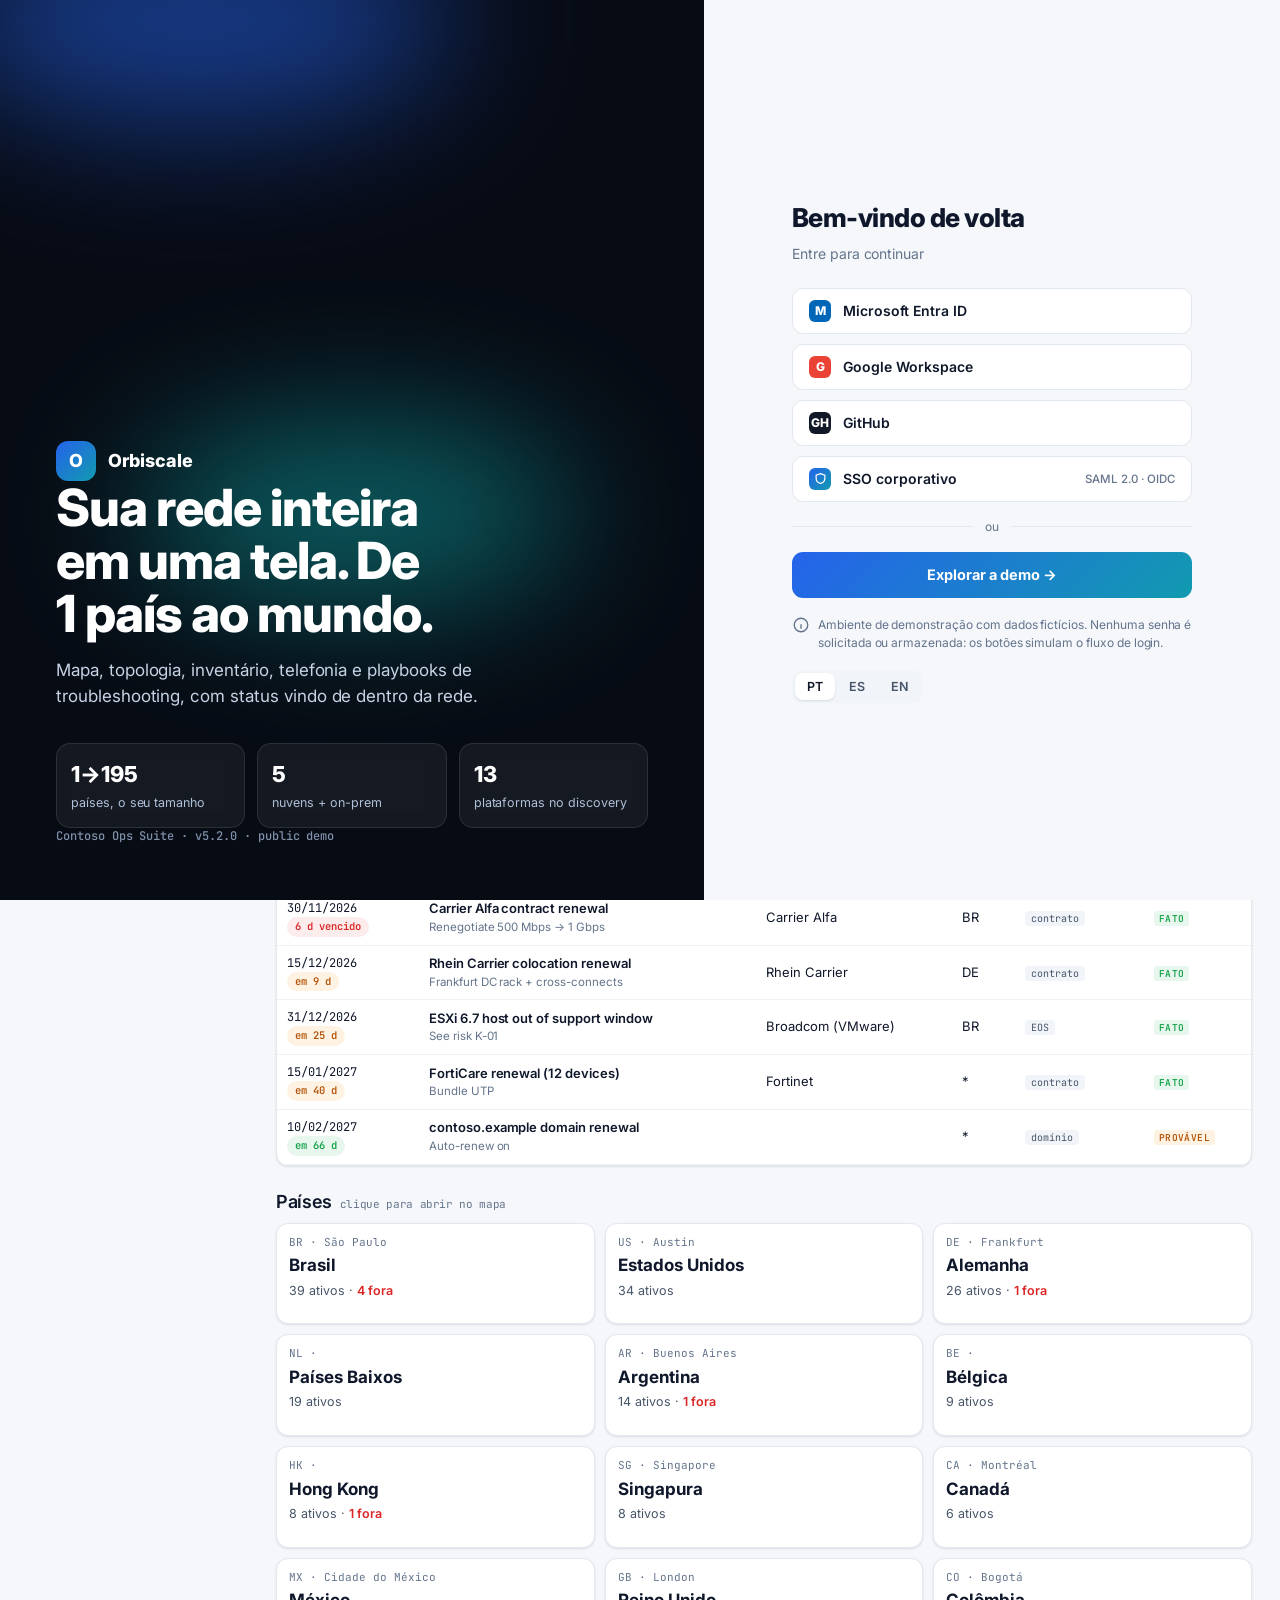
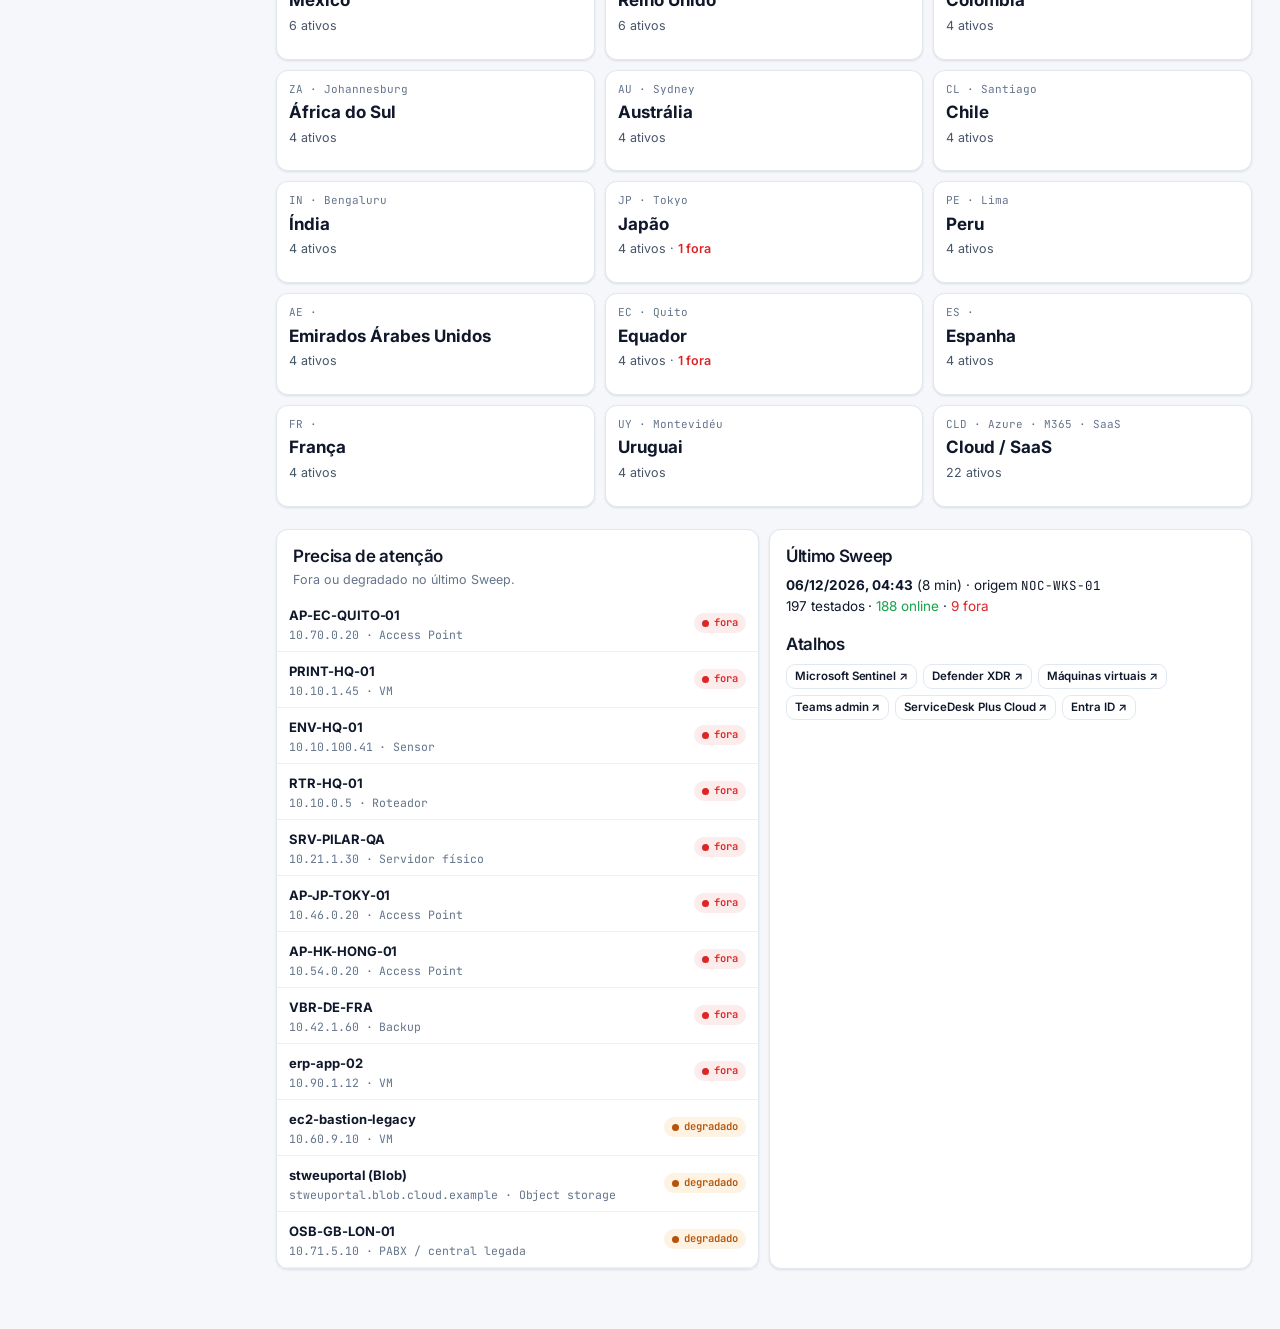
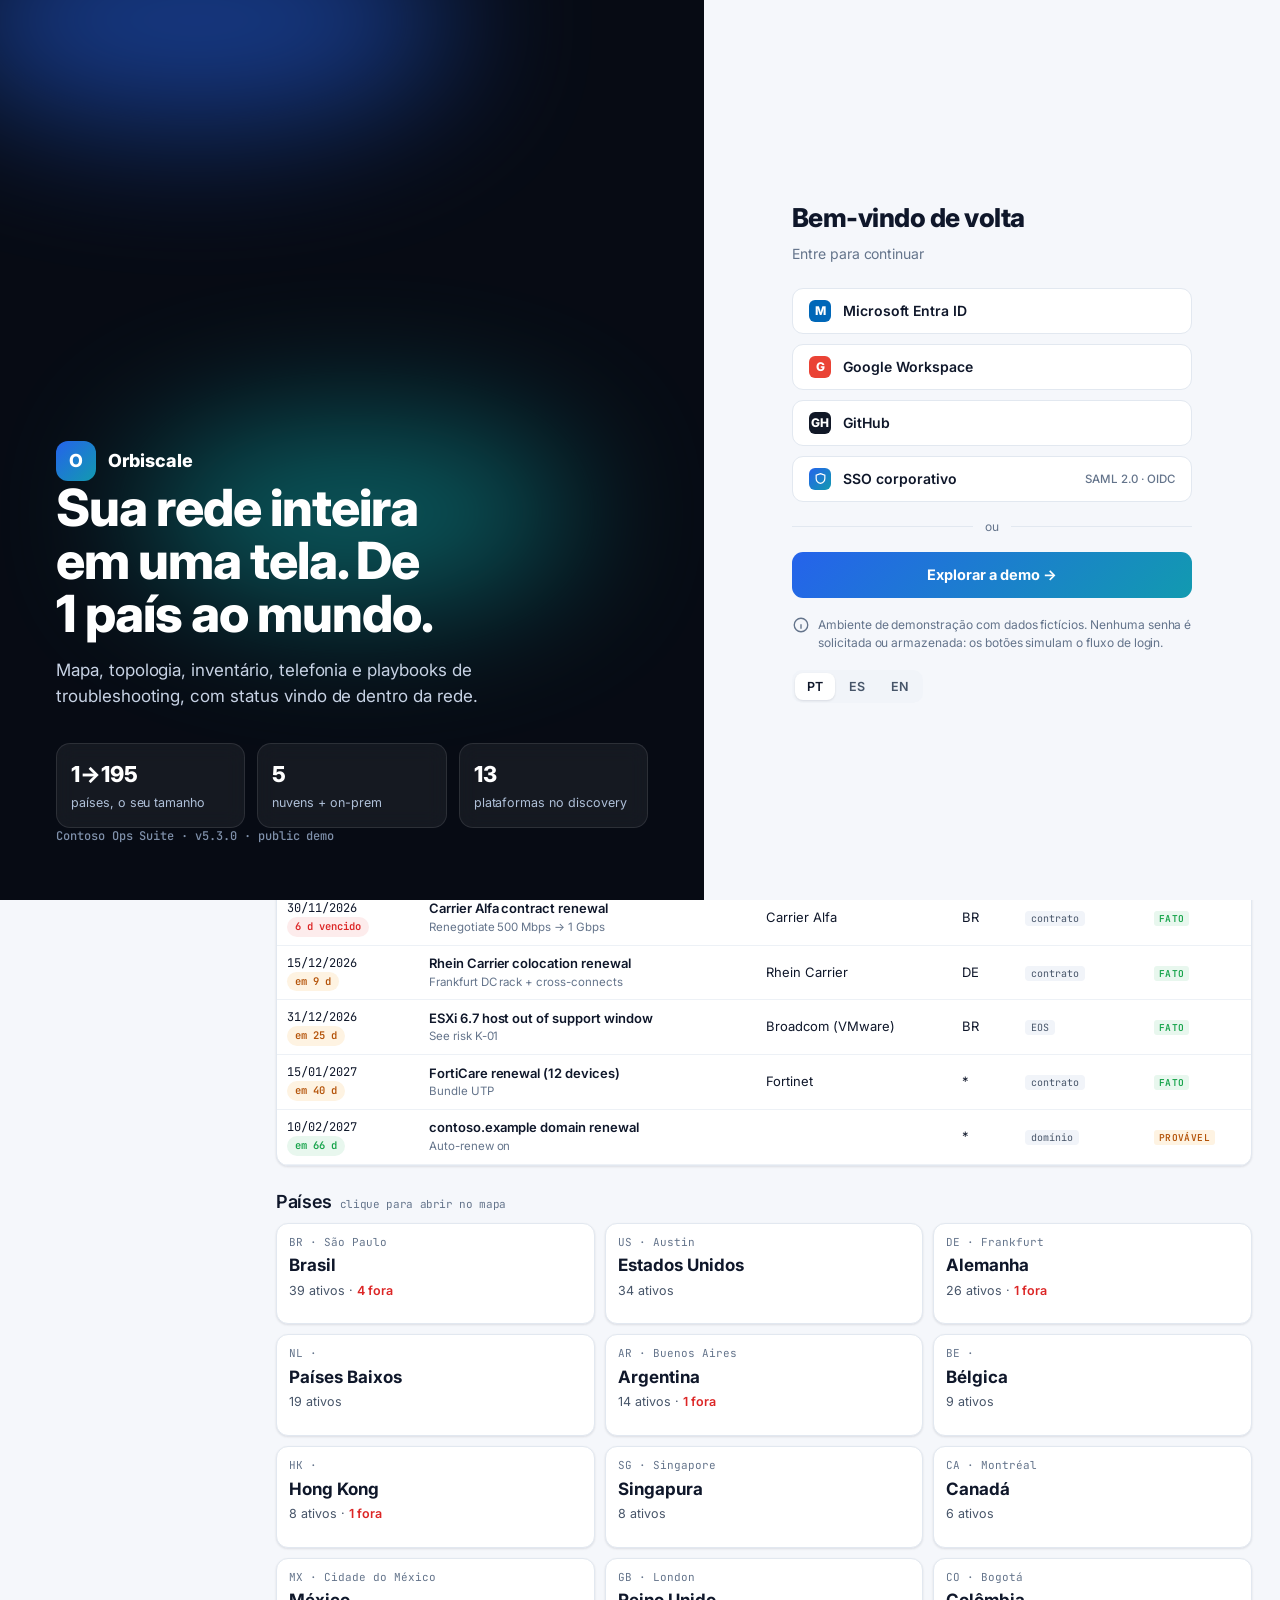
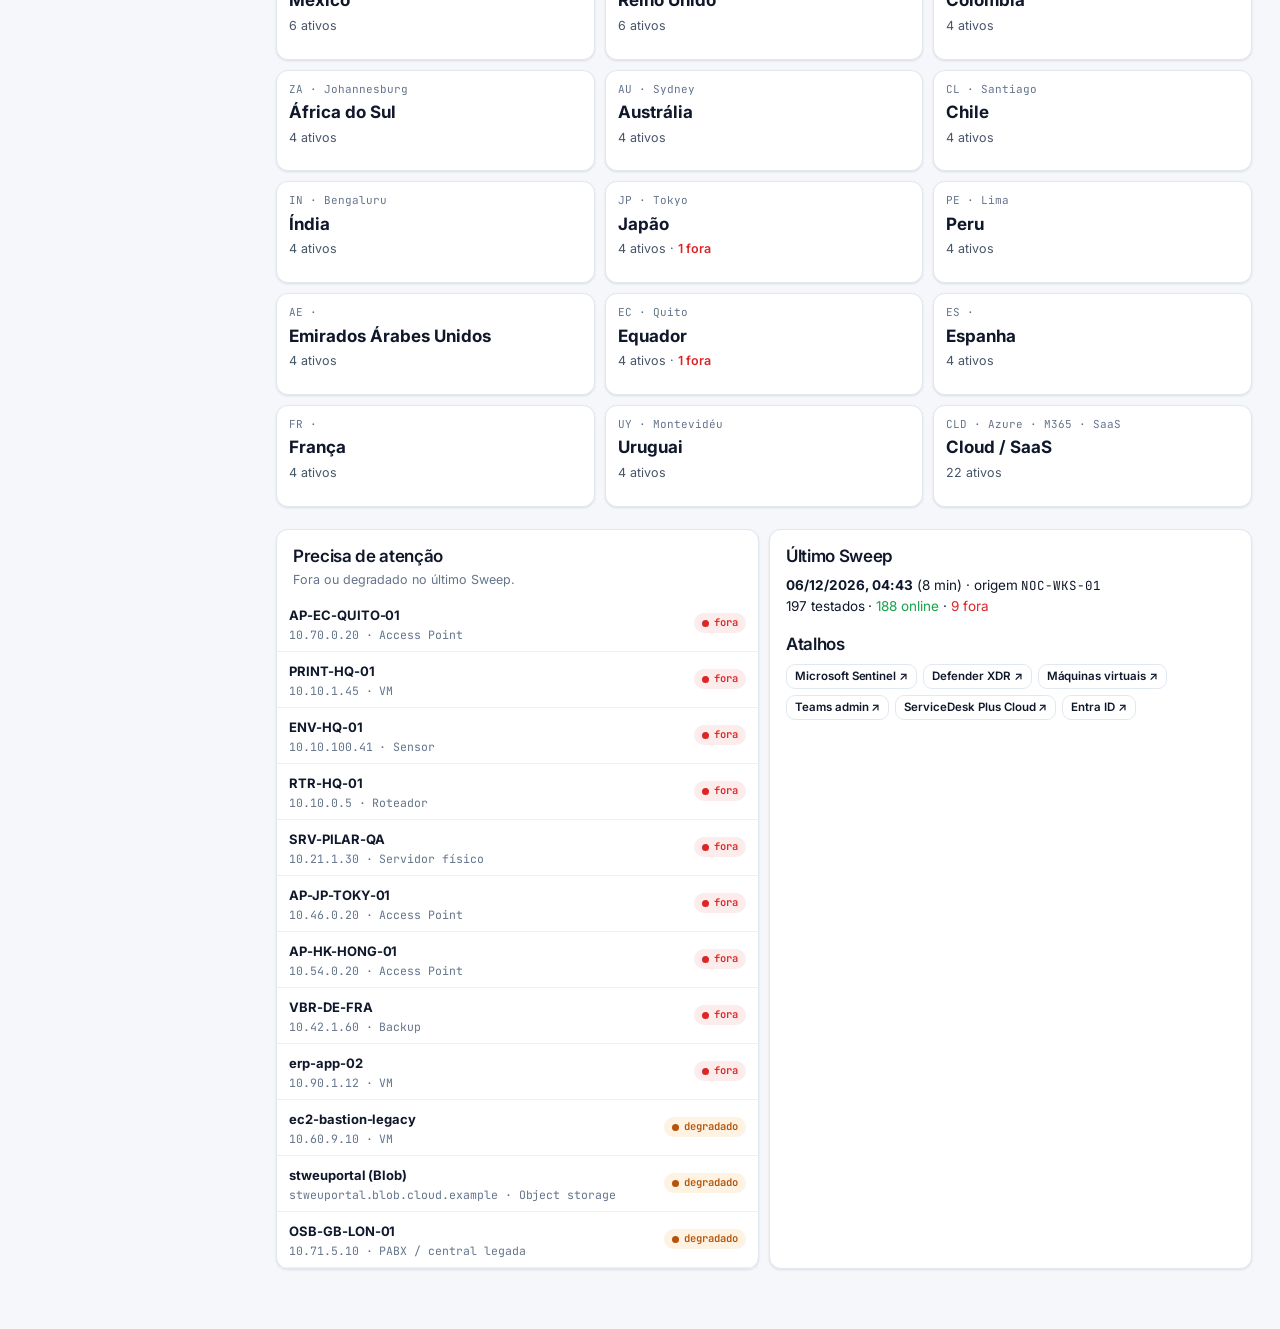
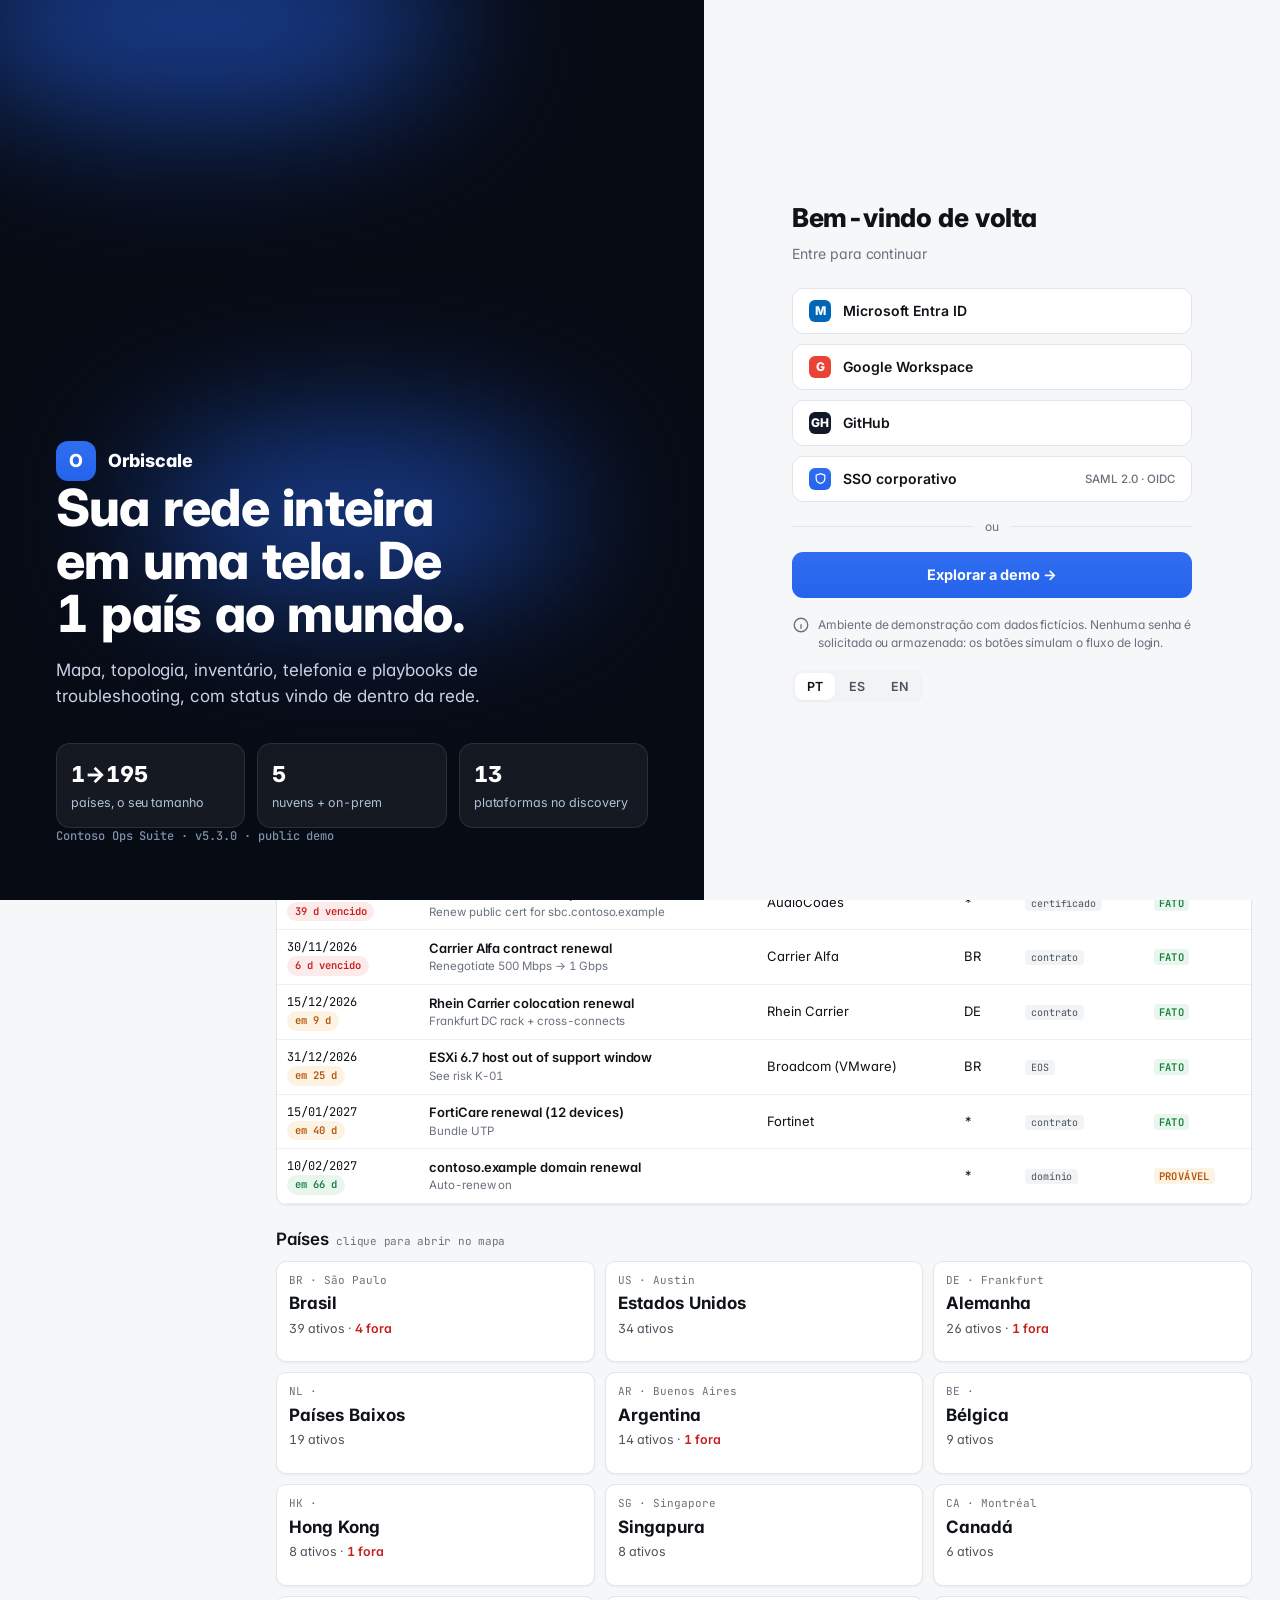
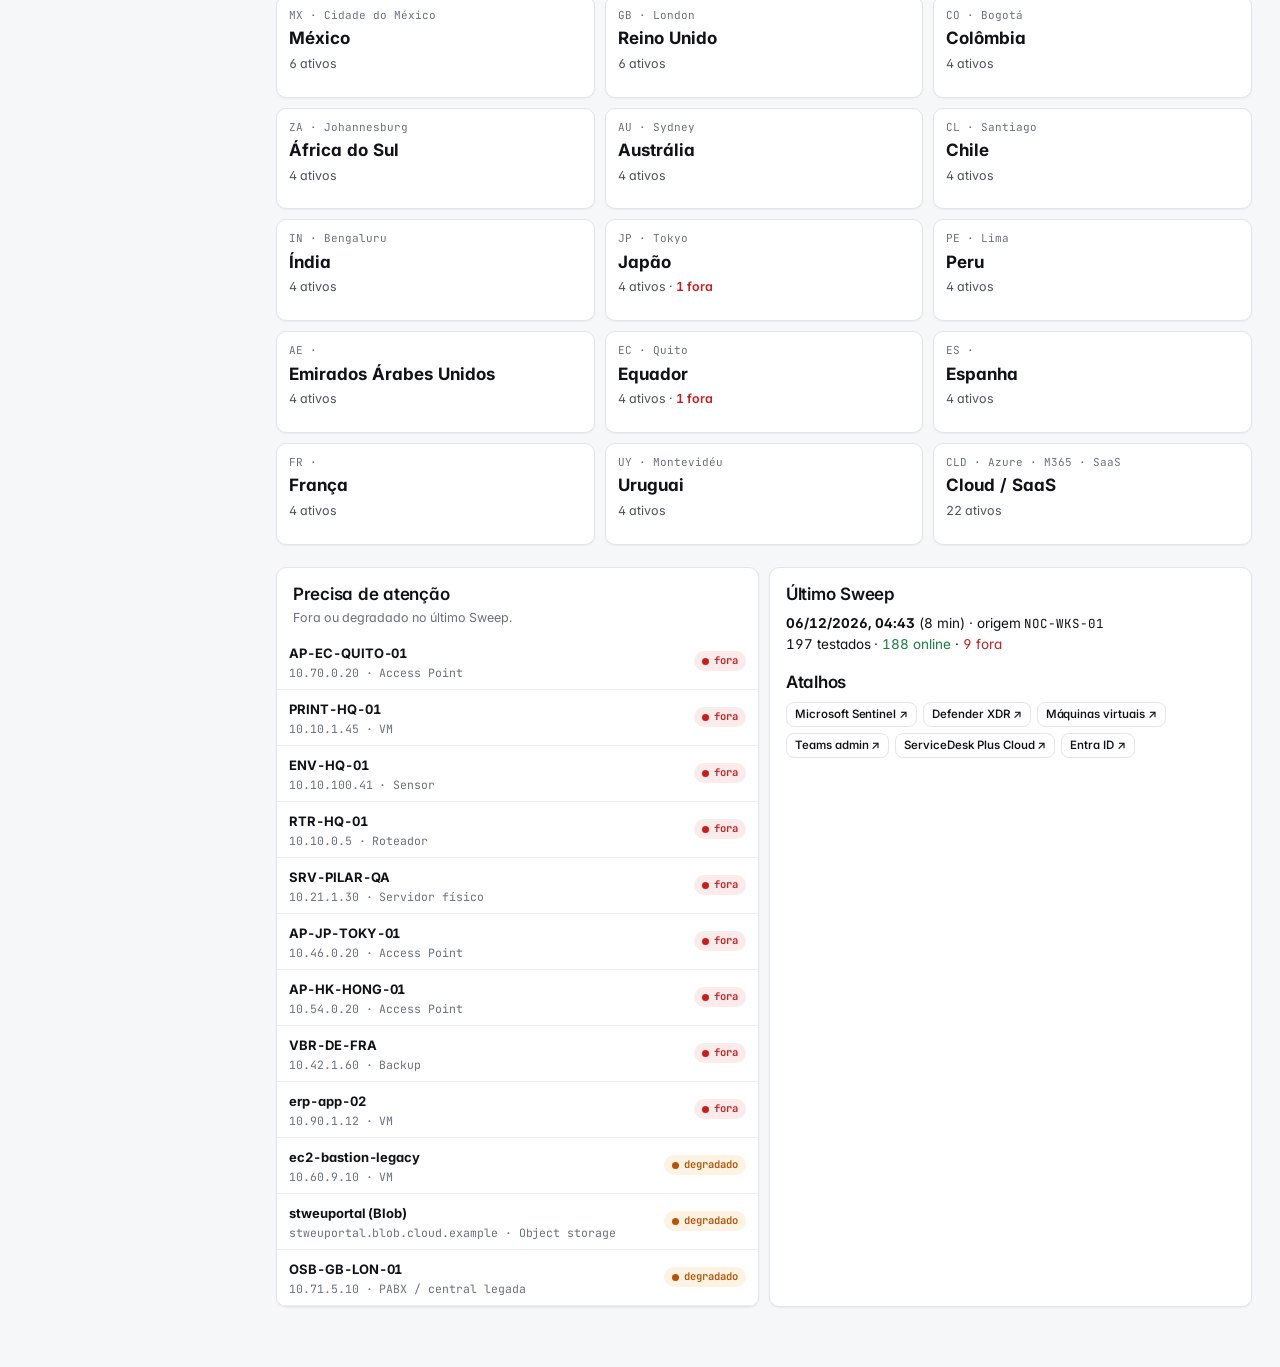
